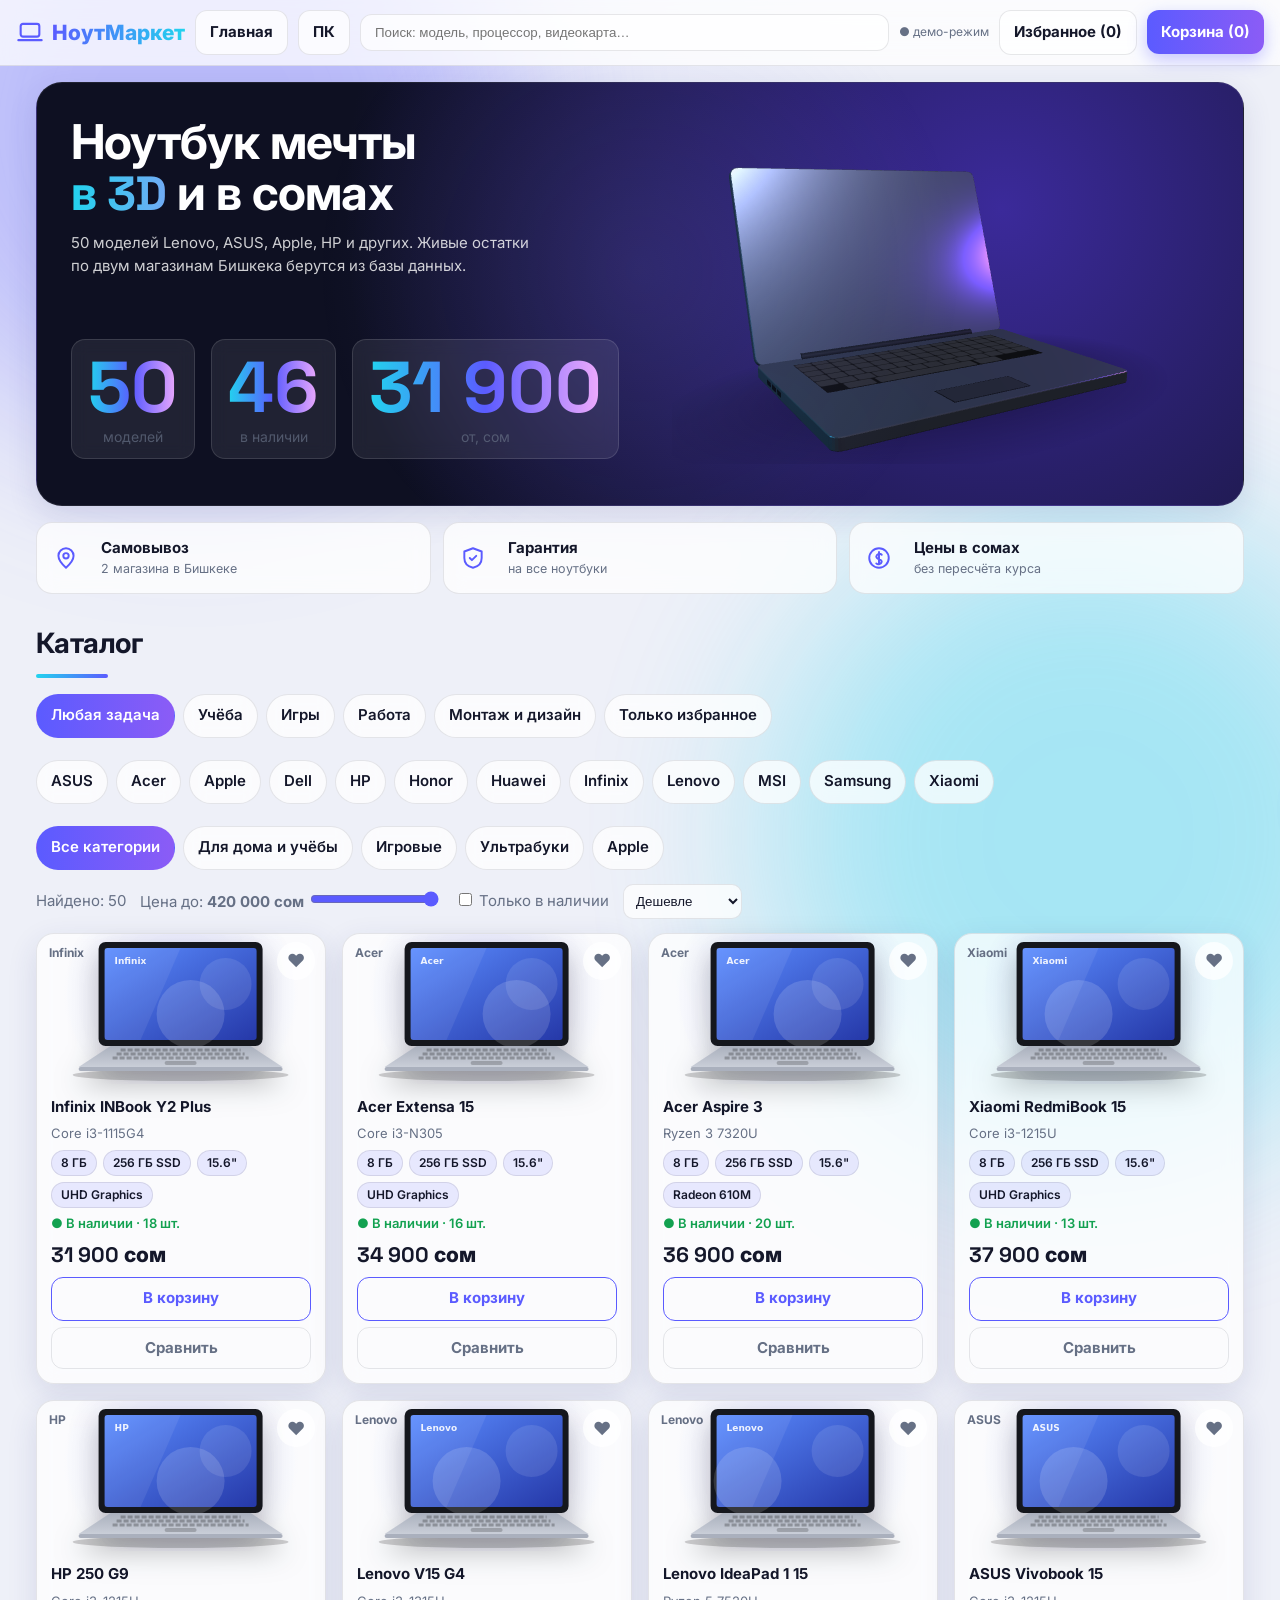
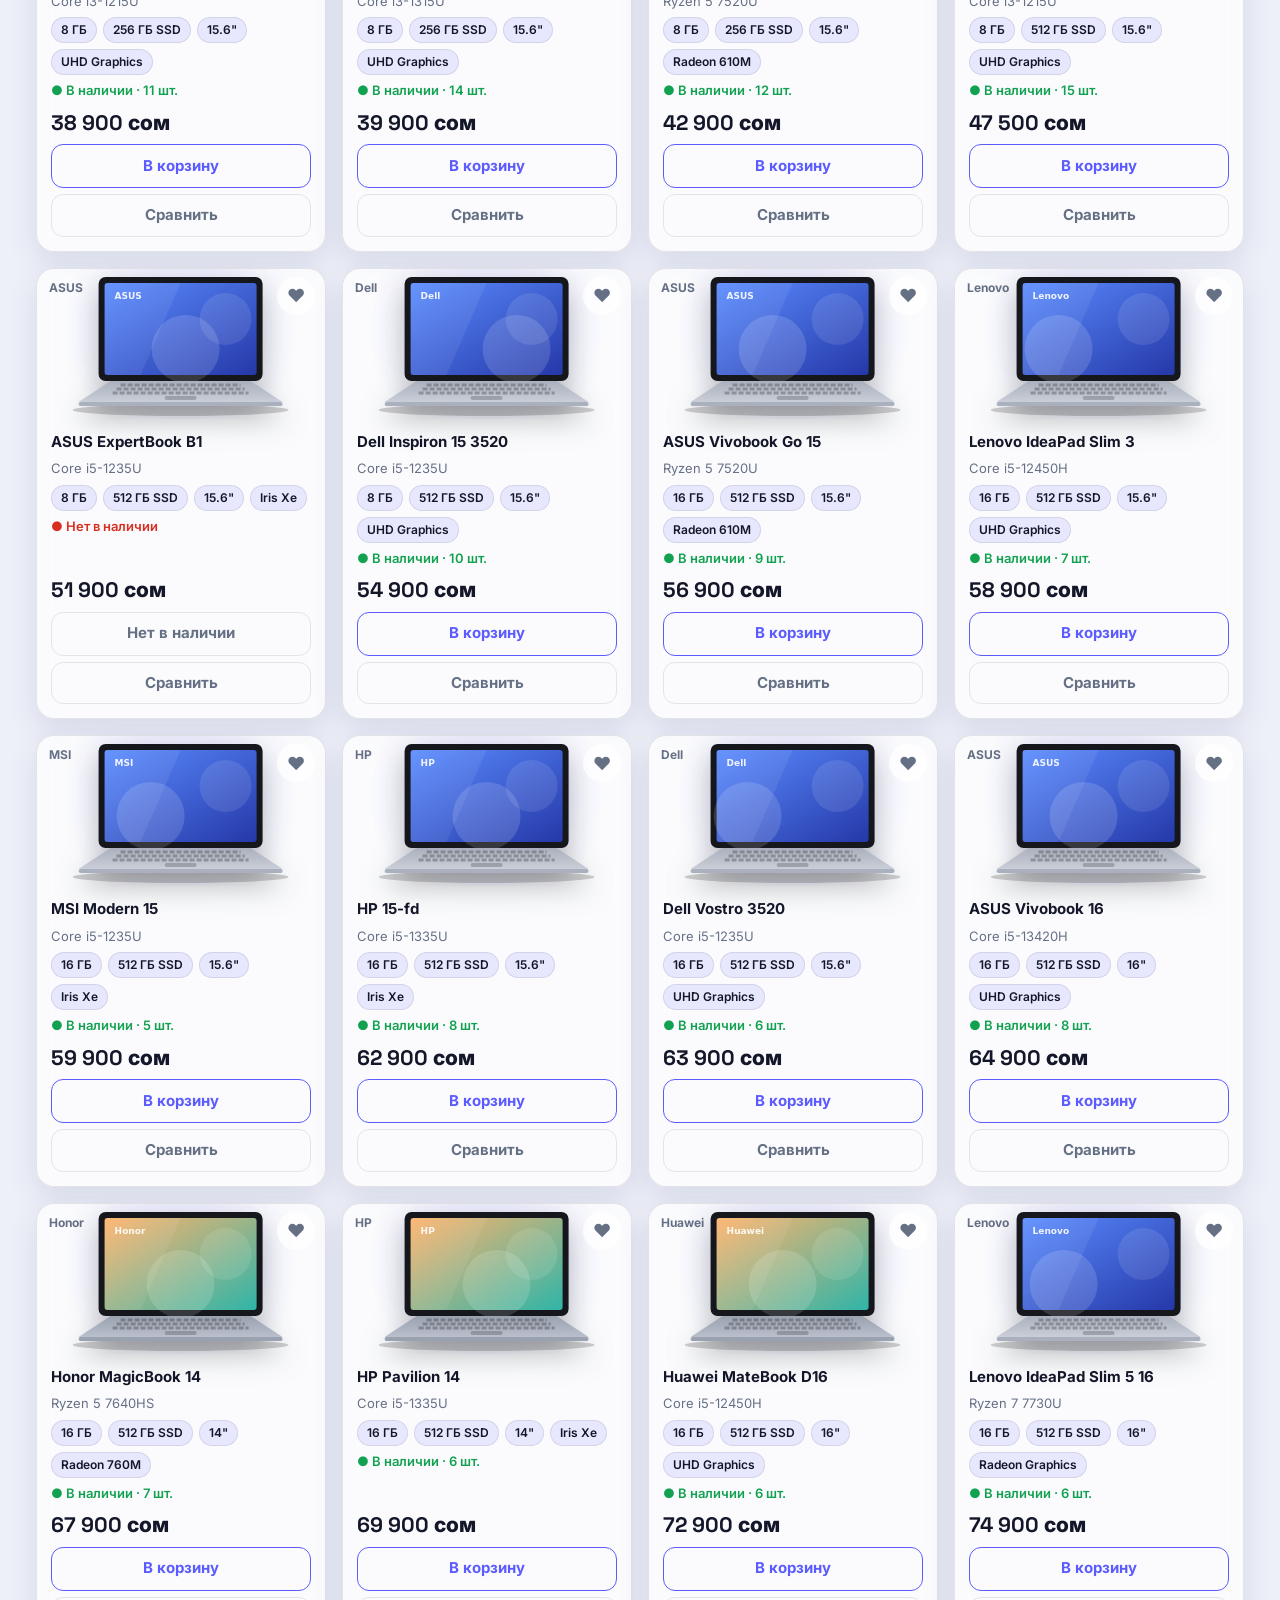
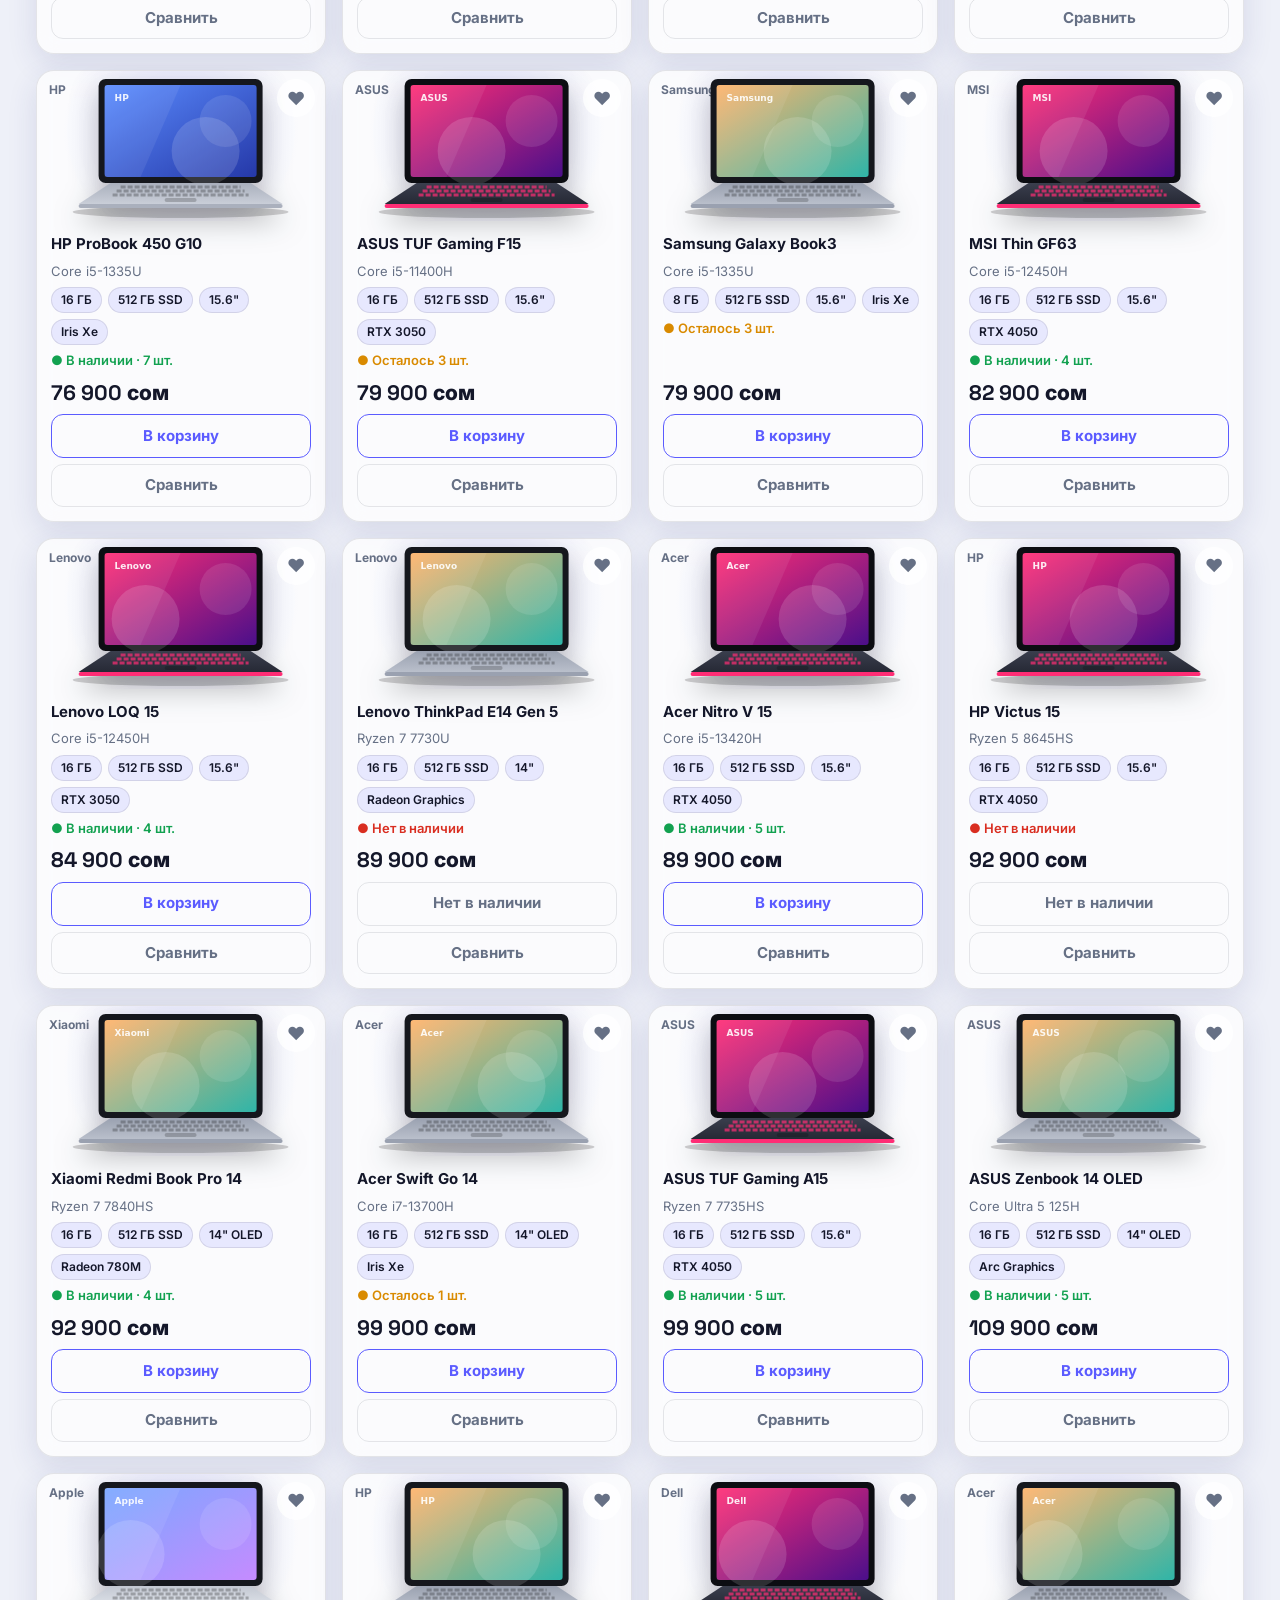
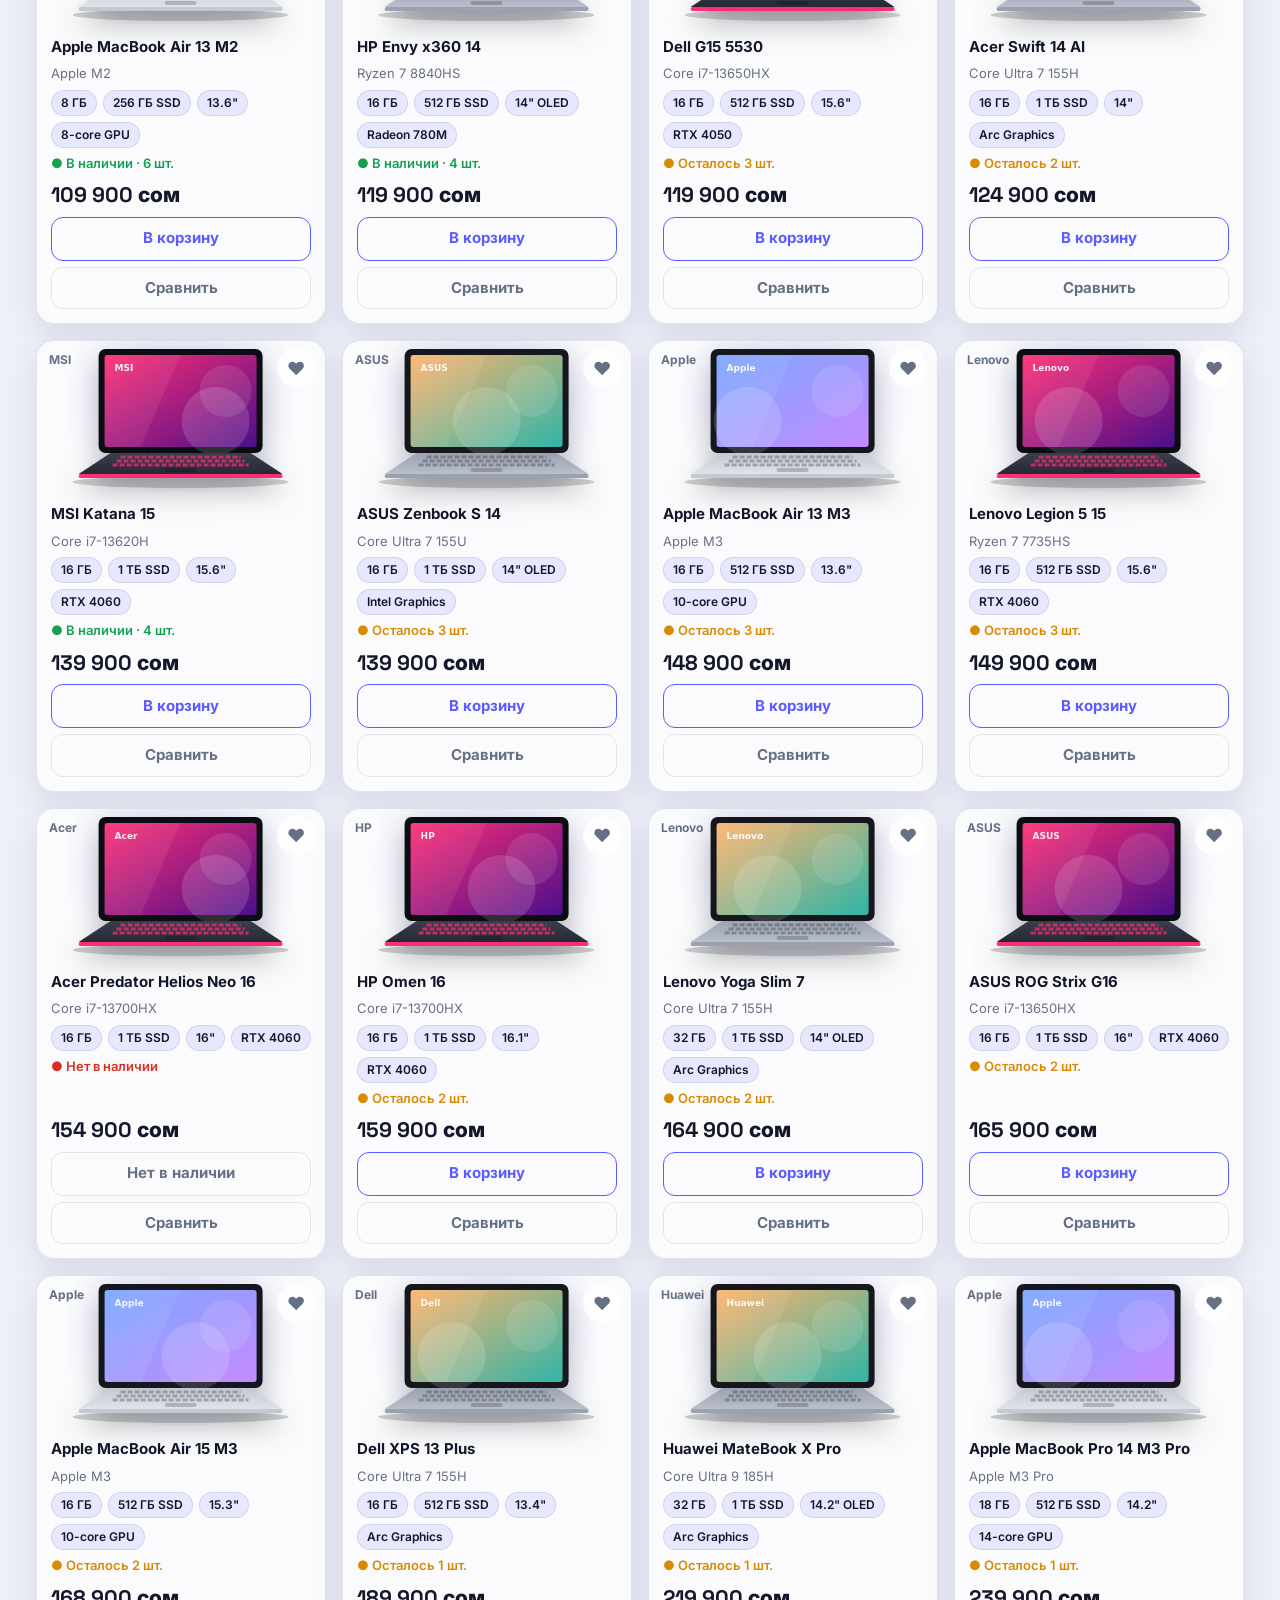
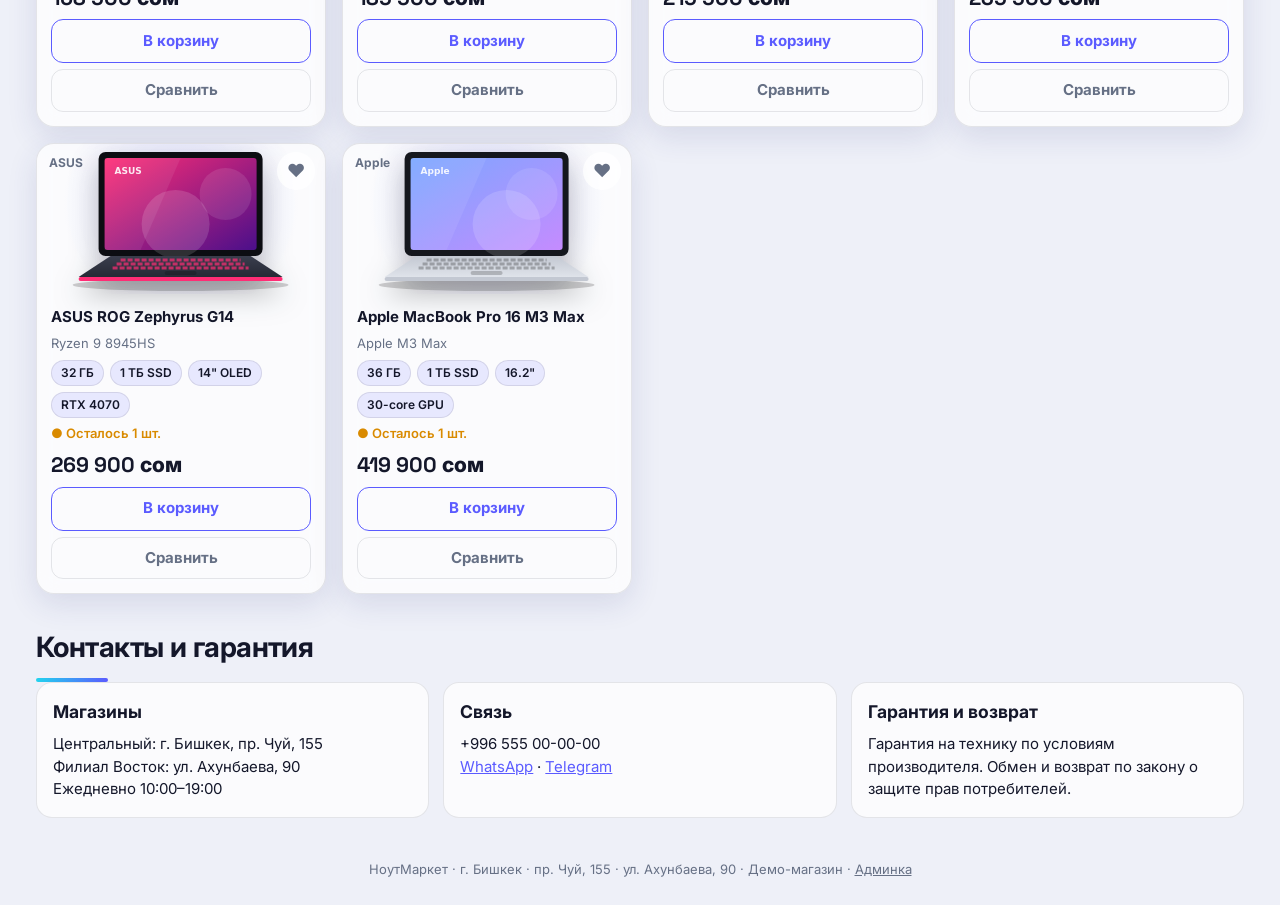
==== catalog.html @ ac376206 "Add files via upload" ====
<!DOCTYPE html>
<html lang="ru">
<head>
<meta charset="utf-8">
<meta name="viewport" content="width=device-width, initial-scale=1, viewport-fit=cover">
<title>НоутМаркет — магазин ноутбуков</title>
<link rel="manifest" href="/manifest.json"><meta name="theme-color" content="#5b5bff"><link rel="icon" type="image/png" href="/icon-192.png"><link rel="apple-touch-icon" href="/icon-180.png">
<script>/* vendor/three.min.js */
/**
 * @license
 * Copyright 2010-2021 Three.js Authors
 * SPDX-License-Identifier: MIT
 */
!function(t,e){"object"==typeof exports&&"undefined"!=typeof module?e(exports):"function"==typeof define&&define.amd?define(["exports"],e):e((t="undefined"!=typeof globalThis?globalThis:t||self).THREE={})}(this,(function(t){"use strict";const e="128",n=100,i=300,r=301,s=302,a=303,o=304,l=306,c=307,h=1e3,u=1001,d=1002,p=1003,m=1004,f=1005,g=1006,v=1007,y=1008,x=1009,_=1012,w=1014,b=1015,M=1016,S=1020,T=1022,E=1023,A=1026,L=1027,R=33776,C=33777,P=33778,D=33779,I=35840,N=35841,B=35842,z=35843,F=37492,O=37496,H=2300,G=2301,U=2302,k=2400,V=2401,W=2402,j=2500,q=2501,X=3e3,Y=3001,Z=3007,J=3002,Q=3004,K=3005,$=3006,tt=7680,et=35044,nt=35048,it="300 es";class rt{addEventListener(t,e){void 0===this._listeners&&(this._listeners={});const n=this._listeners;void 0===n[t]&&(n[t]=[]),-1===n[t].indexOf(e)&&n[t].push(e)}hasEventListener(t,e){if(void 0===this._listeners)return!1;const n=this._listeners;return void 0!==n[t]&&-1!==n[t].indexOf(e)}removeEventListener(t,e){if(void 0===this._listeners)return;const n=this._listeners[t];if(void 0!==n){const t=n.indexOf(e);-1!==t&&n.splice(t,1)}}dispatchEvent(t){if(void 0===this._listeners)return;const e=this._listeners[t.type];if(void 0!==e){t.target=this;const n=e.slice(0);for(let e=0,i=n.length;e<i;e++)n[e].call(this,t);t.target=null}}}const st=[];for(let t=0;t<256;t++)st[t]=(t<16?"0":"")+t.toString(16);let at=1234567;const ot=Math.PI/180,lt=180/Math.PI;function ct(){const t=4294967295*Math.random()|0,e=4294967295*Math.random()|0,n=4294967295*Math.random()|0,i=4294967295*Math.random()|0;return(st[255&t]+st[t>>8&255]+st[t>>16&255]+st[t>>24&255]+"-"+st[255&e]+st[e>>8&255]+"-"+st[e>>16&15|64]+st[e>>24&255]+"-"+st[63&n|128]+st[n>>8&255]+"-"+st[n>>16&255]+st[n>>24&255]+st[255&i]+st[i>>8&255]+st[i>>16&255]+st[i>>24&255]).toUpperCase()}function ht(t,e,n){return Math.max(e,Math.min(n,t))}function ut(t,e){return(t%e+e)%e}function dt(t,e,n){return(1-n)*t+n*e}function pt(t){return 0==(t&t-1)&&0!==t}function mt(t){return Math.pow(2,Math.ceil(Math.log(t)/Math.LN2))}function ft(t){return Math.pow(2,Math.floor(Math.log(t)/Math.LN2))}var gt=Object.freeze({__proto__:null,DEG2RAD:ot,RAD2DEG:lt,generateUUID:ct,clamp:ht,euclideanModulo:ut,mapLinear:function(t,e,n,i,r){return i+(t-e)*(r-i)/(n-e)},inverseLerp:function(t,e,n){return t!==e?(n-t)/(e-t):0},lerp:dt,damp:function(t,e,n,i){return dt(t,e,1-Math.exp(-n*i))},pingpong:function(t,e=1){return e-Math.abs(ut(t,2*e)-e)},smoothstep:function(t,e,n){return t<=e?0:t>=n?1:(t=(t-e)/(n-e))*t*(3-2*t)},smootherstep:function(t,e,n){return t<=e?0:t>=n?1:(t=(t-e)/(n-e))*t*t*(t*(6*t-15)+10)},randInt:function(t,e){return t+Math.floor(Math.random()*(e-t+1))},randFloat:function(t,e){return t+Math.random()*(e-t)},randFloatSpread:function(t){return t*(.5-Math.random())},seededRandom:function(t){return void 0!==t&&(at=t%2147483647),at=16807*at%2147483647,(at-1)/2147483646},degToRad:function(t){return t*ot},radToDeg:function(t){return t*lt},isPowerOfTwo:pt,ceilPowerOfTwo:mt,floorPowerOfTwo:ft,setQuaternionFromProperEuler:function(t,e,n,i,r){const s=Math.cos,a=Math.sin,o=s(n/2),l=a(n/2),c=s((e+i)/2),h=a((e+i)/2),u=s((e-i)/2),d=a((e-i)/2),p=s((i-e)/2),m=a((i-e)/2);switch(r){case"XYX":t.set(o*h,l*u,l*d,o*c);break;case"YZY":t.set(l*d,o*h,l*u,o*c);break;case"ZXZ":t.set(l*u,l*d,o*h,o*c);break;case"XZX":t.set(o*h,l*m,l*p,o*c);break;case"YXY":t.set(l*p,o*h,l*m,o*c);break;case"ZYZ":t.set(l*m,l*p,o*h,o*c);break;default:console.warn("THREE.MathUtils: .setQuaternionFromProperEuler() encountered an unknown order: "+r)}}});class vt{constructor(t=0,e=0){this.x=t,this.y=e}get width(){return this.x}set width(t){this.x=t}get height(){return this.y}set height(t){this.y=t}set(t,e){return this.x=t,this.y=e,this}setScalar(t){return this.x=t,this.y=t,this}setX(t){return this.x=t,this}setY(t){return this.y=t,this}setComponent(t,e){switch(t){case 0:this.x=e;break;case 1:this.y=e;break;default:throw new Error("index is out of range: "+t)}return this}getComponent(t){switch(t){case 0:return this.x;case 1:return this.y;default:throw new Error("index is out of range: "+t)}}clone(){return new this.constructor(this.x,this.y)}copy(t){return this.x=t.x,this.y=t.y,this}add(t,e){return void 0!==e?(console.warn("THREE.Vector2: .add() now only accepts one argument. Use .addVectors( a, b ) instead."),this.addVectors(t,e)):(this.x+=t.x,this.y+=t.y,this)}addScalar(t){return this.x+=t,this.y+=t,this}addVectors(t,e){return this.x=t.x+e.x,this.y=t.y+e.y,this}addScaledVector(t,e){return this.x+=t.x*e,this.y+=t.y*e,this}sub(t,e){return void 0!==e?(console.warn("THREE.Vector2: .sub() now only accepts one argument. Use .subVectors( a, b ) instead."),this.subVectors(t,e)):(this.x-=t.x,this.y-=t.y,this)}subScalar(t){return this.x-=t,this.y-=t,this}subVectors(t,e){return this.x=t.x-e.x,this.y=t.y-e.y,this}multiply(t){return this.x*=t.x,this.y*=t.y,this}multiplyScalar(t){return this.x*=t,this.y*=t,this}divide(t){return this.x/=t.x,this.y/=t.y,this}divideScalar(t){return this.multiplyScalar(1/t)}applyMatrix3(t){const e=this.x,n=this.y,i=t.elements;return this.x=i[0]*e+i[3]*n+i[6],this.y=i[1]*e+i[4]*n+i[7],this}min(t){return this.x=Math.min(this.x,t.x),this.y=Math.min(this.y,t.y),this}max(t){return this.x=Math.max(this.x,t.x),this.y=Math.max(this.y,t.y),this}clamp(t,e){return this.x=Math.max(t.x,Math.min(e.x,this.x)),this.y=Math.max(t.y,Math.min(e.y,this.y)),this}clampScalar(t,e){return this.x=Math.max(t,Math.min(e,this.x)),this.y=Math.max(t,Math.min(e,this.y)),this}clampLength(t,e){const n=this.length();return this.divideScalar(n||1).multiplyScalar(Math.max(t,Math.min(e,n)))}floor(){return this.x=Math.floor(this.x),this.y=Math.floor(this.y),this}ceil(){return this.x=Math.ceil(this.x),this.y=Math.ceil(this.y),this}round(){return this.x=Math.round(this.x),this.y=Math.round(this.y),this}roundToZero(){return this.x=this.x<0?Math.ceil(this.x):Math.floor(this.x),this.y=this.y<0?Math.ceil(this.y):Math.floor(this.y),this}negate(){return this.x=-this.x,this.y=-this.y,this}dot(t){return this.x*t.x+this.y*t.y}cross(t){return this.x*t.y-this.y*t.x}lengthSq(){return this.x*this.x+this.y*this.y}length(){return Math.sqrt(this.x*this.x+this.y*this.y)}manhattanLength(){return Math.abs(this.x)+Math.abs(this.y)}normalize(){return this.divideScalar(this.length()||1)}angle(){return Math.atan2(-this.y,-this.x)+Math.PI}distanceTo(t){return Math.sqrt(this.distanceToSquared(t))}distanceToSquared(t){const e=this.x-t.x,n=this.y-t.y;return e*e+n*n}manhattanDistanceTo(t){return Math.abs(this.x-t.x)+Math.abs(this.y-t.y)}setLength(t){return this.normalize().multiplyScalar(t)}lerp(t,e){return this.x+=(t.x-this.x)*e,this.y+=(t.y-this.y)*e,this}lerpVectors(t,e,n){return this.x=t.x+(e.x-t.x)*n,this.y=t.y+(e.y-t.y)*n,this}equals(t){return t.x===this.x&&t.y===this.y}fromArray(t,e=0){return this.x=t[e],this.y=t[e+1],this}toArray(t=[],e=0){return t[e]=this.x,t[e+1]=this.y,t}fromBufferAttribute(t,e,n){return void 0!==n&&console.warn("THREE.Vector2: offset has been removed from .fromBufferAttribute()."),this.x=t.getX(e),this.y=t.getY(e),this}rotateAround(t,e){const n=Math.cos(e),i=Math.sin(e),r=this.x-t.x,s=this.y-t.y;return this.x=r*n-s*i+t.x,this.y=r*i+s*n+t.y,this}random(){return this.x=Math.random(),this.y=Math.random(),this}}vt.prototype.isVector2=!0;class yt{constructor(){this.elements=[1,0,0,0,1,0,0,0,1],arguments.length>0&&console.error("THREE.Matrix3: the constructor no longer reads arguments. use .set() instead.")}set(t,e,n,i,r,s,a,o,l){const c=this.elements;return c[0]=t,c[1]=i,c[2]=a,c[3]=e,c[4]=r,c[5]=o,c[6]=n,c[7]=s,c[8]=l,this}identity(){return this.set(1,0,0,0,1,0,0,0,1),this}copy(t){const e=this.elements,n=t.elements;return e[0]=n[0],e[1]=n[1],e[2]=n[2],e[3]=n[3],e[4]=n[4],e[5]=n[5],e[6]=n[6],e[7]=n[7],e[8]=n[8],this}extractBasis(t,e,n){return t.setFromMatrix3Column(this,0),e.setFromMatrix3Column(this,1),n.setFromMatrix3Column(this,2),this}setFromMatrix4(t){const e=t.elements;return this.set(e[0],e[4],e[8],e[1],e[5],e[9],e[2],e[6],e[10]),this}multiply(t){return this.multiplyMatrices(this,t)}premultiply(t){return this.multiplyMatrices(t,this)}multiplyMatrices(t,e){const n=t.elements,i=e.elements,r=this.elements,s=n[0],a=n[3],o=n[6],l=n[1],c=n[4],h=n[7],u=n[2],d=n[5],p=n[8],m=i[0],f=i[3],g=i[6],v=i[1],y=i[4],x=i[7],_=i[2],w=i[5],b=i[8];return r[0]=s*m+a*v+o*_,r[3]=s*f+a*y+o*w,r[6]=s*g+a*x+o*b,r[1]=l*m+c*v+h*_,r[4]=l*f+c*y+h*w,r[7]=l*g+c*x+h*b,r[2]=u*m+d*v+p*_,r[5]=u*f+d*y+p*w,r[8]=u*g+d*x+p*b,this}multiplyScalar(t){const e=this.elements;return e[0]*=t,e[3]*=t,e[6]*=t,e[1]*=t,e[4]*=t,e[7]*=t,e[2]*=t,e[5]*=t,e[8]*=t,this}determinant(){const t=this.elements,e=t[0],n=t[1],i=t[2],r=t[3],s=t[4],a=t[5],o=t[6],l=t[7],c=t[8];return e*s*c-e*a*l-n*r*c+n*a*o+i*r*l-i*s*o}invert(){const t=this.elements,e=t[0],n=t[1],i=t[2],r=t[3],s=t[4],a=t[5],o=t[6],l=t[7],c=t[8],h=c*s-a*l,u=a*o-c*r,d=l*r-s*o,p=e*h+n*u+i*d;if(0===p)return this.set(0,0,0,0,0,0,0,0,0);const m=1/p;return t[0]=h*m,t[1]=(i*l-c*n)*m,t[2]=(a*n-i*s)*m,t[3]=u*m,t[4]=(c*e-i*o)*m,t[5]=(i*r-a*e)*m,t[6]=d*m,t[7]=(n*o-l*e)*m,t[8]=(s*e-n*r)*m,this}transpose(){let t;const e=this.elements;return t=e[1],e[1]=e[3],e[3]=t,t=e[2],e[2]=e[6],e[6]=t,t=e[5],e[5]=e[7],e[7]=t,this}getNormalMatrix(t){return this.setFromMatrix4(t).invert().transpose()}transposeIntoArray(t){const e=this.elements;return t[0]=e[0],t[1]=e[3],t[2]=e[6],t[3]=e[1],t[4]=e[4],t[5]=e[7],t[6]=e[2],t[7]=e[5],t[8]=e[8],this}setUvTransform(t,e,n,i,r,s,a){const o=Math.cos(r),l=Math.sin(r);return this.set(n*o,n*l,-n*(o*s+l*a)+s+t,-i*l,i*o,-i*(-l*s+o*a)+a+e,0,0,1),this}scale(t,e){const n=this.elements;return n[0]*=t,n[3]*=t,n[6]*=t,n[1]*=e,n[4]*=e,n[7]*=e,this}rotate(t){const e=Math.cos(t),n=Math.sin(t),i=this.elements,r=i[0],s=i[3],a=i[6],o=i[1],l=i[4],c=i[7];return i[0]=e*r+n*o,i[3]=e*s+n*l,i[6]=e*a+n*c,i[1]=-n*r+e*o,i[4]=-n*s+e*l,i[7]=-n*a+e*c,this}translate(t,e){const n=this.elements;return n[0]+=t*n[2],n[3]+=t*n[5],n[6]+=t*n[8],n[1]+=e*n[2],n[4]+=e*n[5],n[7]+=e*n[8],this}equals(t){const e=this.elements,n=t.elements;for(let t=0;t<9;t++)if(e[t]!==n[t])return!1;return!0}fromArray(t,e=0){for(let n=0;n<9;n++)this.elements[n]=t[n+e];return this}toArray(t=[],e=0){const n=this.elements;return t[e]=n[0],t[e+1]=n[1],t[e+2]=n[2],t[e+3]=n[3],t[e+4]=n[4],t[e+5]=n[5],t[e+6]=n[6],t[e+7]=n[7],t[e+8]=n[8],t}clone(){return(new this.constructor).fromArray(this.elements)}}let xt;yt.prototype.isMatrix3=!0;class _t{static getDataURL(t){if(/^data:/i.test(t.src))return t.src;if("undefined"==typeof HTMLCanvasElement)return t.src;let e;if(t instanceof HTMLCanvasElement)e=t;else{void 0===xt&&(xt=document.createElementNS("http://www.w3.org/1999/xhtml","canvas")),xt.width=t.width,xt.height=t.height;const n=xt.getContext("2d");t instanceof ImageData?n.putImageData(t,0,0):n.drawImage(t,0,0,t.width,t.height),e=xt}return e.width>2048||e.height>2048?(console.warn("THREE.ImageUtils.getDataURL: Image converted to jpg for performance reasons",t),e.toDataURL("image/jpeg",.6)):e.toDataURL("image/png")}}let wt=0;class bt extends rt{constructor(t=bt.DEFAULT_IMAGE,e=bt.DEFAULT_MAPPING,n=1001,i=1001,r=1006,s=1008,a=1023,o=1009,l=1,c=3e3){super(),Object.defineProperty(this,"id",{value:wt++}),this.uuid=ct(),this.name="",this.image=t,this.mipmaps=[],this.mapping=e,this.wrapS=n,this.wrapT=i,this.magFilter=r,this.minFilter=s,this.anisotropy=l,this.format=a,this.internalFormat=null,this.type=o,this.offset=new vt(0,0),this.repeat=new vt(1,1),this.center=new vt(0,0),this.rotation=0,this.matrixAutoUpdate=!0,this.matrix=new yt,this.generateMipmaps=!0,this.premultiplyAlpha=!1,this.flipY=!0,this.unpackAlignment=4,this.encoding=c,this.version=0,this.onUpdate=null}updateMatrix(){this.matrix.setUvTransform(this.offset.x,this.offset.y,this.repeat.x,this.repeat.y,this.rotation,this.center.x,this.center.y)}clone(){return(new this.constructor).copy(this)}copy(t){return this.name=t.name,this.image=t.image,this.mipmaps=t.mipmaps.slice(0),this.mapping=t.mapping,this.wrapS=t.wrapS,this.wrapT=t.wrapT,this.magFilter=t.magFilter,this.minFilter=t.minFilter,this.anisotropy=t.anisotropy,this.format=t.format,this.internalFormat=t.internalFormat,this.type=t.type,this.offset.copy(t.offset),this.repeat.copy(t.repeat),this.center.copy(t.center),this.rotation=t.rotation,this.matrixAutoUpdate=t.matrixAutoUpdate,this.matrix.copy(t.matrix),this.generateMipmaps=t.generateMipmaps,this.premultiplyAlpha=t.premultiplyAlpha,this.flipY=t.flipY,this.unpackAlignment=t.unpackAlignment,this.encoding=t.encoding,this}toJSON(t){const e=void 0===t||"string"==typeof t;if(!e&&void 0!==t.textures[this.uuid])return t.textures[this.uuid];const n={metadata:{version:4.5,type:"Texture",generator:"Texture.toJSON"},uuid:this.uuid,name:this.name,mapping:this.mapping,repeat:[this.repeat.x,this.repeat.y],offset:[this.offset.x,this.offset.y],center:[this.center.x,this.center.y],rotation:this.rotation,wrap:[this.wrapS,this.wrapT],format:this.format,type:this.type,encoding:this.encoding,minFilter:this.minFilter,magFilter:this.magFilter,anisotropy:this.anisotropy,flipY:this.flipY,premultiplyAlpha:this.premultiplyAlpha,unpackAlignment:this.unpackAlignment};if(void 0!==this.image){const i=this.image;if(void 0===i.uuid&&(i.uuid=ct()),!e&&void 0===t.images[i.uuid]){let e;if(Array.isArray(i)){e=[];for(let t=0,n=i.length;t<n;t++)i[t].isDataTexture?e.push(Mt(i[t].image)):e.push(Mt(i[t]))}else e=Mt(i);t.images[i.uuid]={uuid:i.uuid,url:e}}n.image=i.uuid}return e||(t.textures[this.uuid]=n),n}dispose(){this.dispatchEvent({type:"dispose"})}transformUv(t){if(this.mapping!==i)return t;if(t.applyMatrix3(this.matrix),t.x<0||t.x>1)switch(this.wrapS){case h:t.x=t.x-Math.floor(t.x);break;case u:t.x=t.x<0?0:1;break;case d:1===Math.abs(Math.floor(t.x)%2)?t.x=Math.ceil(t.x)-t.x:t.x=t.x-Math.floor(t.x)}if(t.y<0||t.y>1)switch(this.wrapT){case h:t.y=t.y-Math.floor(t.y);break;case u:t.y=t.y<0?0:1;break;case d:1===Math.abs(Math.floor(t.y)%2)?t.y=Math.ceil(t.y)-t.y:t.y=t.y-Math.floor(t.y)}return this.flipY&&(t.y=1-t.y),t}set needsUpdate(t){!0===t&&this.version++}}function Mt(t){return"undefined"!=typeof HTMLImageElement&&t instanceof HTMLImageElement||"undefined"!=typeof HTMLCanvasElement&&t instanceof HTMLCanvasElement||"undefined"!=typeof ImageBitmap&&t instanceof ImageBitmap?_t.getDataURL(t):t.data?{data:Array.prototype.slice.call(t.data),width:t.width,height:t.height,type:t.data.constructor.name}:(console.warn("THREE.Texture: Unable to serialize Texture."),{})}bt.DEFAULT_IMAGE=void 0,bt.DEFAULT_MAPPING=i,bt.prototype.isTexture=!0;class St{constructor(t=0,e=0,n=0,i=1){this.x=t,this.y=e,this.z=n,this.w=i}get width(){return this.z}set width(t){this.z=t}get height(){return this.w}set height(t){this.w=t}set(t,e,n,i){return this.x=t,this.y=e,this.z=n,this.w=i,this}setScalar(t){return this.x=t,this.y=t,this.z=t,this.w=t,this}setX(t){return this.x=t,this}setY(t){return this.y=t,this}setZ(t){return this.z=t,this}setW(t){return this.w=t,this}setComponent(t,e){switch(t){case 0:this.x=e;break;case 1:this.y=e;break;case 2:this.z=e;break;case 3:this.w=e;break;default:throw new Error("index is out of range: "+t)}return this}getComponent(t){switch(t){case 0:return this.x;case 1:return this.y;case 2:return this.z;case 3:return this.w;default:throw new Error("index is out of range: "+t)}}clone(){return new this.constructor(this.x,this.y,this.z,this.w)}copy(t){return this.x=t.x,this.y=t.y,this.z=t.z,this.w=void 0!==t.w?t.w:1,this}add(t,e){return void 0!==e?(console.warn("THREE.Vector4: .add() now only accepts one argument. Use .addVectors( a, b ) instead."),this.addVectors(t,e)):(this.x+=t.x,this.y+=t.y,this.z+=t.z,this.w+=t.w,this)}addScalar(t){return this.x+=t,this.y+=t,this.z+=t,this.w+=t,this}addVectors(t,e){return this.x=t.x+e.x,this.y=t.y+e.y,this.z=t.z+e.z,this.w=t.w+e.w,this}addScaledVector(t,e){return this.x+=t.x*e,this.y+=t.y*e,this.z+=t.z*e,this.w+=t.w*e,this}sub(t,e){return void 0!==e?(console.warn("THREE.Vector4: .sub() now only accepts one argument. Use .subVectors( a, b ) instead."),this.subVectors(t,e)):(this.x-=t.x,this.y-=t.y,this.z-=t.z,this.w-=t.w,this)}subScalar(t){return this.x-=t,this.y-=t,this.z-=t,this.w-=t,this}subVectors(t,e){return this.x=t.x-e.x,this.y=t.y-e.y,this.z=t.z-e.z,this.w=t.w-e.w,this}multiply(t){return this.x*=t.x,this.y*=t.y,this.z*=t.z,this.w*=t.w,this}multiplyScalar(t){return this.x*=t,this.y*=t,this.z*=t,this.w*=t,this}applyMatrix4(t){const e=this.x,n=this.y,i=this.z,r=this.w,s=t.elements;return this.x=s[0]*e+s[4]*n+s[8]*i+s[12]*r,this.y=s[1]*e+s[5]*n+s[9]*i+s[13]*r,this.z=s[2]*e+s[6]*n+s[10]*i+s[14]*r,this.w=s[3]*e+s[7]*n+s[11]*i+s[15]*r,this}divideScalar(t){return this.multiplyScalar(1/t)}setAxisAngleFromQuaternion(t){this.w=2*Math.acos(t.w);const e=Math.sqrt(1-t.w*t.w);return e<1e-4?(this.x=1,this.y=0,this.z=0):(this.x=t.x/e,this.y=t.y/e,this.z=t.z/e),this}setAxisAngleFromRotationMatrix(t){let e,n,i,r;const s=.01,a=.1,o=t.elements,l=o[0],c=o[4],h=o[8],u=o[1],d=o[5],p=o[9],m=o[2],f=o[6],g=o[10];if(Math.abs(c-u)<s&&Math.abs(h-m)<s&&Math.abs(p-f)<s){if(Math.abs(c+u)<a&&Math.abs(h+m)<a&&Math.abs(p+f)<a&&Math.abs(l+d+g-3)<a)return this.set(1,0,0,0),this;e=Math.PI;const t=(l+1)/2,o=(d+1)/2,v=(g+1)/2,y=(c+u)/4,x=(h+m)/4,_=(p+f)/4;return t>o&&t>v?t<s?(n=0,i=.707106781,r=.707106781):(n=Math.sqrt(t),i=y/n,r=x/n):o>v?o<s?(n=.707106781,i=0,r=.707106781):(i=Math.sqrt(o),n=y/i,r=_/i):v<s?(n=.707106781,i=.707106781,r=0):(r=Math.sqrt(v),n=x/r,i=_/r),this.set(n,i,r,e),this}let v=Math.sqrt((f-p)*(f-p)+(h-m)*(h-m)+(u-c)*(u-c));return Math.abs(v)<.001&&(v=1),this.x=(f-p)/v,this.y=(h-m)/v,this.z=(u-c)/v,this.w=Math.acos((l+d+g-1)/2),this}min(t){return this.x=Math.min(this.x,t.x),this.y=Math.min(this.y,t.y),this.z=Math.min(this.z,t.z),this.w=Math.min(this.w,t.w),this}max(t){return this.x=Math.max(this.x,t.x),this.y=Math.max(this.y,t.y),this.z=Math.max(this.z,t.z),this.w=Math.max(this.w,t.w),this}clamp(t,e){return this.x=Math.max(t.x,Math.min(e.x,this.x)),this.y=Math.max(t.y,Math.min(e.y,this.y)),this.z=Math.max(t.z,Math.min(e.z,this.z)),this.w=Math.max(t.w,Math.min(e.w,this.w)),this}clampScalar(t,e){return this.x=Math.max(t,Math.min(e,this.x)),this.y=Math.max(t,Math.min(e,this.y)),this.z=Math.max(t,Math.min(e,this.z)),this.w=Math.max(t,Math.min(e,this.w)),this}clampLength(t,e){const n=this.length();return this.divideScalar(n||1).multiplyScalar(Math.max(t,Math.min(e,n)))}floor(){return this.x=Math.floor(this.x),this.y=Math.floor(this.y),this.z=Math.floor(this.z),this.w=Math.floor(this.w),this}ceil(){return this.x=Math.ceil(this.x),this.y=Math.ceil(this.y),this.z=Math.ceil(this.z),this.w=Math.ceil(this.w),this}round(){return this.x=Math.round(this.x),this.y=Math.round(this.y),this.z=Math.round(this.z),this.w=Math.round(this.w),this}roundToZero(){return this.x=this.x<0?Math.ceil(this.x):Math.floor(this.x),this.y=this.y<0?Math.ceil(this.y):Math.floor(this.y),this.z=this.z<0?Math.ceil(this.z):Math.floor(this.z),this.w=this.w<0?Math.ceil(this.w):Math.floor(this.w),this}negate(){return this.x=-this.x,this.y=-this.y,this.z=-this.z,this.w=-this.w,this}dot(t){return this.x*t.x+this.y*t.y+this.z*t.z+this.w*t.w}lengthSq(){return this.x*this.x+this.y*this.y+this.z*this.z+this.w*this.w}length(){return Math.sqrt(this.x*this.x+this.y*this.y+this.z*this.z+this.w*this.w)}manhattanLength(){return Math.abs(this.x)+Math.abs(this.y)+Math.abs(this.z)+Math.abs(this.w)}normalize(){return this.divideScalar(this.length()||1)}setLength(t){return this.normalize().multiplyScalar(t)}lerp(t,e){return this.x+=(t.x-this.x)*e,this.y+=(t.y-this.y)*e,this.z+=(t.z-this.z)*e,this.w+=(t.w-this.w)*e,this}lerpVectors(t,e,n){return this.x=t.x+(e.x-t.x)*n,this.y=t.y+(e.y-t.y)*n,this.z=t.z+(e.z-t.z)*n,this.w=t.w+(e.w-t.w)*n,this}equals(t){return t.x===this.x&&t.y===this.y&&t.z===this.z&&t.w===this.w}fromArray(t,e=0){return this.x=t[e],this.y=t[e+1],this.z=t[e+2],this.w=t[e+3],this}toArray(t=[],e=0){return t[e]=this.x,t[e+1]=this.y,t[e+2]=this.z,t[e+3]=this.w,t}fromBufferAttribute(t,e,n){return void 0!==n&&console.warn("THREE.Vector4: offset has been removed from .fromBufferAttribute()."),this.x=t.getX(e),this.y=t.getY(e),this.z=t.getZ(e),this.w=t.getW(e),this}random(){return this.x=Math.random(),this.y=Math.random(),this.z=Math.random(),this.w=Math.random(),this}}St.prototype.isVector4=!0;class Tt extends rt{constructor(t,e,n){super(),this.width=t,this.height=e,this.depth=1,this.scissor=new St(0,0,t,e),this.scissorTest=!1,this.viewport=new St(0,0,t,e),n=n||{},this.texture=new bt(void 0,n.mapping,n.wrapS,n.wrapT,n.magFilter,n.minFilter,n.format,n.type,n.anisotropy,n.encoding),this.texture.image={},this.texture.image.width=t,this.texture.image.height=e,this.texture.image.depth=1,this.texture.generateMipmaps=void 0!==n.generateMipmaps&&n.generateMipmaps,this.texture.minFilter=void 0!==n.minFilter?n.minFilter:g,this.depthBuffer=void 0===n.depthBuffer||n.depthBuffer,this.stencilBuffer=void 0!==n.stencilBuffer&&n.stencilBuffer,this.depthTexture=void 0!==n.depthTexture?n.depthTexture:null}setTexture(t){t.image={width:this.width,height:this.height,depth:this.depth},this.texture=t}setSize(t,e,n=1){this.width===t&&this.height===e&&this.depth===n||(this.width=t,this.height=e,this.depth=n,this.texture.image.width=t,this.texture.image.height=e,this.texture.image.depth=n,this.dispose()),this.viewport.set(0,0,t,e),this.scissor.set(0,0,t,e)}clone(){return(new this.constructor).copy(this)}copy(t){return this.width=t.width,this.height=t.height,this.depth=t.depth,this.viewport.copy(t.viewport),this.texture=t.texture.clone(),this.depthBuffer=t.depthBuffer,this.stencilBuffer=t.stencilBuffer,this.depthTexture=t.depthTexture,this}dispose(){this.dispatchEvent({type:"dispose"})}}Tt.prototype.isWebGLRenderTarget=!0;class Et extends Tt{constructor(t,e,n){super(t,e,n),this.samples=4}copy(t){return super.copy.call(this,t),this.samples=t.samples,this}}Et.prototype.isWebGLMultisampleRenderTarget=!0;class At{constructor(t=0,e=0,n=0,i=1){this._x=t,this._y=e,this._z=n,this._w=i}static slerp(t,e,n,i){return console.warn("THREE.Quaternion: Static .slerp() has been deprecated. Use qm.slerpQuaternions( qa, qb, t ) instead."),n.slerpQuaternions(t,e,i)}static slerpFlat(t,e,n,i,r,s,a){let o=n[i+0],l=n[i+1],c=n[i+2],h=n[i+3];const u=r[s+0],d=r[s+1],p=r[s+2],m=r[s+3];if(0===a)return t[e+0]=o,t[e+1]=l,t[e+2]=c,void(t[e+3]=h);if(1===a)return t[e+0]=u,t[e+1]=d,t[e+2]=p,void(t[e+3]=m);if(h!==m||o!==u||l!==d||c!==p){let t=1-a;const e=o*u+l*d+c*p+h*m,n=e>=0?1:-1,i=1-e*e;if(i>Number.EPSILON){const r=Math.sqrt(i),s=Math.atan2(r,e*n);t=Math.sin(t*s)/r,a=Math.sin(a*s)/r}const r=a*n;if(o=o*t+u*r,l=l*t+d*r,c=c*t+p*r,h=h*t+m*r,t===1-a){const t=1/Math.sqrt(o*o+l*l+c*c+h*h);o*=t,l*=t,c*=t,h*=t}}t[e]=o,t[e+1]=l,t[e+2]=c,t[e+3]=h}static multiplyQuaternionsFlat(t,e,n,i,r,s){const a=n[i],o=n[i+1],l=n[i+2],c=n[i+3],h=r[s],u=r[s+1],d=r[s+2],p=r[s+3];return t[e]=a*p+c*h+o*d-l*u,t[e+1]=o*p+c*u+l*h-a*d,t[e+2]=l*p+c*d+a*u-o*h,t[e+3]=c*p-a*h-o*u-l*d,t}get x(){return this._x}set x(t){this._x=t,this._onChangeCallback()}get y(){return this._y}set y(t){this._y=t,this._onChangeCallback()}get z(){return this._z}set z(t){this._z=t,this._onChangeCallback()}get w(){return this._w}set w(t){this._w=t,this._onChangeCallback()}set(t,e,n,i){return this._x=t,this._y=e,this._z=n,this._w=i,this._onChangeCallback(),this}clone(){return new this.constructor(this._x,this._y,this._z,this._w)}copy(t){return this._x=t.x,this._y=t.y,this._z=t.z,this._w=t.w,this._onChangeCallback(),this}setFromEuler(t,e){if(!t||!t.isEuler)throw new Error("THREE.Quaternion: .setFromEuler() now expects an Euler rotation rather than a Vector3 and order.");const n=t._x,i=t._y,r=t._z,s=t._order,a=Math.cos,o=Math.sin,l=a(n/2),c=a(i/2),h=a(r/2),u=o(n/2),d=o(i/2),p=o(r/2);switch(s){case"XYZ":this._x=u*c*h+l*d*p,this._y=l*d*h-u*c*p,this._z=l*c*p+u*d*h,this._w=l*c*h-u*d*p;break;case"YXZ":this._x=u*c*h+l*d*p,this._y=l*d*h-u*c*p,this._z=l*c*p-u*d*h,this._w=l*c*h+u*d*p;break;case"ZXY":this._x=u*c*h-l*d*p,this._y=l*d*h+u*c*p,this._z=l*c*p+u*d*h,this._w=l*c*h-u*d*p;break;case"ZYX":this._x=u*c*h-l*d*p,this._y=l*d*h+u*c*p,this._z=l*c*p-u*d*h,this._w=l*c*h+u*d*p;break;case"YZX":this._x=u*c*h+l*d*p,this._y=l*d*h+u*c*p,this._z=l*c*p-u*d*h,this._w=l*c*h-u*d*p;break;case"XZY":this._x=u*c*h-l*d*p,this._y=l*d*h-u*c*p,this._z=l*c*p+u*d*h,this._w=l*c*h+u*d*p;break;default:console.warn("THREE.Quaternion: .setFromEuler() encountered an unknown order: "+s)}return!1!==e&&this._onChangeCallback(),this}setFromAxisAngle(t,e){const n=e/2,i=Math.sin(n);return this._x=t.x*i,this._y=t.y*i,this._z=t.z*i,this._w=Math.cos(n),this._onChangeCallback(),this}setFromRotationMatrix(t){const e=t.elements,n=e[0],i=e[4],r=e[8],s=e[1],a=e[5],o=e[9],l=e[2],c=e[6],h=e[10],u=n+a+h;if(u>0){const t=.5/Math.sqrt(u+1);this._w=.25/t,this._x=(c-o)*t,this._y=(r-l)*t,this._z=(s-i)*t}else if(n>a&&n>h){const t=2*Math.sqrt(1+n-a-h);this._w=(c-o)/t,this._x=.25*t,this._y=(i+s)/t,this._z=(r+l)/t}else if(a>h){const t=2*Math.sqrt(1+a-n-h);this._w=(r-l)/t,this._x=(i+s)/t,this._y=.25*t,this._z=(o+c)/t}else{const t=2*Math.sqrt(1+h-n-a);this._w=(s-i)/t,this._x=(r+l)/t,this._y=(o+c)/t,this._z=.25*t}return this._onChangeCallback(),this}setFromUnitVectors(t,e){let n=t.dot(e)+1;return n<Number.EPSILON?(n=0,Math.abs(t.x)>Math.abs(t.z)?(this._x=-t.y,this._y=t.x,this._z=0,this._w=n):(this._x=0,this._y=-t.z,this._z=t.y,this._w=n)):(this._x=t.y*e.z-t.z*e.y,this._y=t.z*e.x-t.x*e.z,this._z=t.x*e.y-t.y*e.x,this._w=n),this.normalize()}angleTo(t){return 2*Math.acos(Math.abs(ht(this.dot(t),-1,1)))}rotateTowards(t,e){const n=this.angleTo(t);if(0===n)return this;const i=Math.min(1,e/n);return this.slerp(t,i),this}identity(){return this.set(0,0,0,1)}invert(){return this.conjugate()}conjugate(){return this._x*=-1,this._y*=-1,this._z*=-1,this._onChangeCallback(),this}dot(t){return this._x*t._x+this._y*t._y+this._z*t._z+this._w*t._w}lengthSq(){return this._x*this._x+this._y*this._y+this._z*this._z+this._w*this._w}length(){return Math.sqrt(this._x*this._x+this._y*this._y+this._z*this._z+this._w*this._w)}normalize(){let t=this.length();return 0===t?(this._x=0,this._y=0,this._z=0,this._w=1):(t=1/t,this._x=this._x*t,this._y=this._y*t,this._z=this._z*t,this._w=this._w*t),this._onChangeCallback(),this}multiply(t,e){return void 0!==e?(console.warn("THREE.Quaternion: .multiply() now only accepts one argument. Use .multiplyQuaternions( a, b ) instead."),this.multiplyQuaternions(t,e)):this.multiplyQuaternions(this,t)}premultiply(t){return this.multiplyQuaternions(t,this)}multiplyQuaternions(t,e){const n=t._x,i=t._y,r=t._z,s=t._w,a=e._x,o=e._y,l=e._z,c=e._w;return this._x=n*c+s*a+i*l-r*o,this._y=i*c+s*o+r*a-n*l,this._z=r*c+s*l+n*o-i*a,this._w=s*c-n*a-i*o-r*l,this._onChangeCallback(),this}slerp(t,e){if(0===e)return this;if(1===e)return this.copy(t);const n=this._x,i=this._y,r=this._z,s=this._w;let a=s*t._w+n*t._x+i*t._y+r*t._z;if(a<0?(this._w=-t._w,this._x=-t._x,this._y=-t._y,this._z=-t._z,a=-a):this.copy(t),a>=1)return this._w=s,this._x=n,this._y=i,this._z=r,this;const o=1-a*a;if(o<=Number.EPSILON){const t=1-e;return this._w=t*s+e*this._w,this._x=t*n+e*this._x,this._y=t*i+e*this._y,this._z=t*r+e*this._z,this.normalize(),this._onChangeCallback(),this}const l=Math.sqrt(o),c=Math.atan2(l,a),h=Math.sin((1-e)*c)/l,u=Math.sin(e*c)/l;return this._w=s*h+this._w*u,this._x=n*h+this._x*u,this._y=i*h+this._y*u,this._z=r*h+this._z*u,this._onChangeCallback(),this}slerpQuaternions(t,e,n){this.copy(t).slerp(e,n)}equals(t){return t._x===this._x&&t._y===this._y&&t._z===this._z&&t._w===this._w}fromArray(t,e=0){return this._x=t[e],this._y=t[e+1],this._z=t[e+2],this._w=t[e+3],this._onChangeCallback(),this}toArray(t=[],e=0){return t[e]=this._x,t[e+1]=this._y,t[e+2]=this._z,t[e+3]=this._w,t}fromBufferAttribute(t,e){return this._x=t.getX(e),this._y=t.getY(e),this._z=t.getZ(e),this._w=t.getW(e),this}_onChange(t){return this._onChangeCallback=t,this}_onChangeCallback(){}}At.prototype.isQuaternion=!0;class Lt{constructor(t=0,e=0,n=0){this.x=t,this.y=e,this.z=n}set(t,e,n){return void 0===n&&(n=this.z),this.x=t,this.y=e,this.z=n,this}setScalar(t){return this.x=t,this.y=t,this.z=t,this}setX(t){return this.x=t,this}setY(t){return this.y=t,this}setZ(t){return this.z=t,this}setComponent(t,e){switch(t){case 0:this.x=e;break;case 1:this.y=e;break;case 2:this.z=e;break;default:throw new Error("index is out of range: "+t)}return this}getComponent(t){switch(t){case 0:return this.x;case 1:return this.y;case 2:return this.z;default:throw new Error("index is out of range: "+t)}}clone(){return new this.constructor(this.x,this.y,this.z)}copy(t){return this.x=t.x,this.y=t.y,this.z=t.z,this}add(t,e){return void 0!==e?(console.warn("THREE.Vector3: .add() now only accepts one argument. Use .addVectors( a, b ) instead."),this.addVectors(t,e)):(this.x+=t.x,this.y+=t.y,this.z+=t.z,this)}addScalar(t){return this.x+=t,this.y+=t,this.z+=t,this}addVectors(t,e){return this.x=t.x+e.x,this.y=t.y+e.y,this.z=t.z+e.z,this}addScaledVector(t,e){return this.x+=t.x*e,this.y+=t.y*e,this.z+=t.z*e,this}sub(t,e){return void 0!==e?(console.warn("THREE.Vector3: .sub() now only accepts one argument. Use .subVectors( a, b ) instead."),this.subVectors(t,e)):(this.x-=t.x,this.y-=t.y,this.z-=t.z,this)}subScalar(t){return this.x-=t,this.y-=t,this.z-=t,this}subVectors(t,e){return this.x=t.x-e.x,this.y=t.y-e.y,this.z=t.z-e.z,this}multiply(t,e){return void 0!==e?(console.warn("THREE.Vector3: .multiply() now only accepts one argument. Use .multiplyVectors( a, b ) instead."),this.multiplyVectors(t,e)):(this.x*=t.x,this.y*=t.y,this.z*=t.z,this)}multiplyScalar(t){return this.x*=t,this.y*=t,this.z*=t,this}multiplyVectors(t,e){return this.x=t.x*e.x,this.y=t.y*e.y,this.z=t.z*e.z,this}applyEuler(t){return t&&t.isEuler||console.error("THREE.Vector3: .applyEuler() now expects an Euler rotation rather than a Vector3 and order."),this.applyQuaternion(Ct.setFromEuler(t))}applyAxisAngle(t,e){return this.applyQuaternion(Ct.setFromAxisAngle(t,e))}applyMatrix3(t){const e=this.x,n=this.y,i=this.z,r=t.elements;return this.x=r[0]*e+r[3]*n+r[6]*i,this.y=r[1]*e+r[4]*n+r[7]*i,this.z=r[2]*e+r[5]*n+r[8]*i,this}applyNormalMatrix(t){return this.applyMatrix3(t).normalize()}applyMatrix4(t){const e=this.x,n=this.y,i=this.z,r=t.elements,s=1/(r[3]*e+r[7]*n+r[11]*i+r[15]);return this.x=(r[0]*e+r[4]*n+r[8]*i+r[12])*s,this.y=(r[1]*e+r[5]*n+r[9]*i+r[13])*s,this.z=(r[2]*e+r[6]*n+r[10]*i+r[14])*s,this}applyQuaternion(t){const e=this.x,n=this.y,i=this.z,r=t.x,s=t.y,a=t.z,o=t.w,l=o*e+s*i-a*n,c=o*n+a*e-r*i,h=o*i+r*n-s*e,u=-r*e-s*n-a*i;return this.x=l*o+u*-r+c*-a-h*-s,this.y=c*o+u*-s+h*-r-l*-a,this.z=h*o+u*-a+l*-s-c*-r,this}project(t){return this.applyMatrix4(t.matrixWorldInverse).applyMatrix4(t.projectionMatrix)}unproject(t){return this.applyMatrix4(t.projectionMatrixInverse).applyMatrix4(t.matrixWorld)}transformDirection(t){const e=this.x,n=this.y,i=this.z,r=t.elements;return this.x=r[0]*e+r[4]*n+r[8]*i,this.y=r[1]*e+r[5]*n+r[9]*i,this.z=r[2]*e+r[6]*n+r[10]*i,this.normalize()}divide(t){return this.x/=t.x,this.y/=t.y,this.z/=t.z,this}divideScalar(t){return this.multiplyScalar(1/t)}min(t){return this.x=Math.min(this.x,t.x),this.y=Math.min(this.y,t.y),this.z=Math.min(this.z,t.z),this}max(t){return this.x=Math.max(this.x,t.x),this.y=Math.max(this.y,t.y),this.z=Math.max(this.z,t.z),this}clamp(t,e){return this.x=Math.max(t.x,Math.min(e.x,this.x)),this.y=Math.max(t.y,Math.min(e.y,this.y)),this.z=Math.max(t.z,Math.min(e.z,this.z)),this}clampScalar(t,e){return this.x=Math.max(t,Math.min(e,this.x)),this.y=Math.max(t,Math.min(e,this.y)),this.z=Math.max(t,Math.min(e,this.z)),this}clampLength(t,e){const n=this.length();return this.divideScalar(n||1).multiplyScalar(Math.max(t,Math.min(e,n)))}floor(){return this.x=Math.floor(this.x),this.y=Math.floor(this.y),this.z=Math.floor(this.z),this}ceil(){return this.x=Math.ceil(this.x),this.y=Math.ceil(this.y),this.z=Math.ceil(this.z),this}round(){return this.x=Math.round(this.x),this.y=Math.round(this.y),this.z=Math.round(this.z),this}roundToZero(){return this.x=this.x<0?Math.ceil(this.x):Math.floor(this.x),this.y=this.y<0?Math.ceil(this.y):Math.floor(this.y),this.z=this.z<0?Math.ceil(this.z):Math.floor(this.z),this}negate(){return this.x=-this.x,this.y=-this.y,this.z=-this.z,this}dot(t){return this.x*t.x+this.y*t.y+this.z*t.z}lengthSq(){return this.x*this.x+this.y*this.y+this.z*this.z}length(){return Math.sqrt(this.x*this.x+this.y*this.y+this.z*this.z)}manhattanLength(){return Math.abs(this.x)+Math.abs(this.y)+Math.abs(this.z)}normalize(){return this.divideScalar(this.length()||1)}setLength(t){return this.normalize().multiplyScalar(t)}lerp(t,e){return this.x+=(t.x-this.x)*e,this.y+=(t.y-this.y)*e,this.z+=(t.z-this.z)*e,this}lerpVectors(t,e,n){return this.x=t.x+(e.x-t.x)*n,this.y=t.y+(e.y-t.y)*n,this.z=t.z+(e.z-t.z)*n,this}cross(t,e){return void 0!==e?(console.warn("THREE.Vector3: .cross() now only accepts one argument. Use .crossVectors( a, b ) instead."),this.crossVectors(t,e)):this.crossVectors(this,t)}crossVectors(t,e){const n=t.x,i=t.y,r=t.z,s=e.x,a=e.y,o=e.z;return this.x=i*o-r*a,this.y=r*s-n*o,this.z=n*a-i*s,this}projectOnVector(t){const e=t.lengthSq();if(0===e)return this.set(0,0,0);const n=t.dot(this)/e;return this.copy(t).multiplyScalar(n)}projectOnPlane(t){return Rt.copy(this).projectOnVector(t),this.sub(Rt)}reflect(t){return this.sub(Rt.copy(t).multiplyScalar(2*this.dot(t)))}angleTo(t){const e=Math.sqrt(this.lengthSq()*t.lengthSq());if(0===e)return Math.PI/2;const n=this.dot(t)/e;return Math.acos(ht(n,-1,1))}distanceTo(t){return Math.sqrt(this.distanceToSquared(t))}distanceToSquared(t){const e=this.x-t.x,n=this.y-t.y,i=this.z-t.z;return e*e+n*n+i*i}manhattanDistanceTo(t){return Math.abs(this.x-t.x)+Math.abs(this.y-t.y)+Math.abs(this.z-t.z)}setFromSpherical(t){return this.setFromSphericalCoords(t.radius,t.phi,t.theta)}setFromSphericalCoords(t,e,n){const i=Math.sin(e)*t;return this.x=i*Math.sin(n),this.y=Math.cos(e)*t,this.z=i*Math.cos(n),this}setFromCylindrical(t){return this.setFromCylindricalCoords(t.radius,t.theta,t.y)}setFromCylindricalCoords(t,e,n){return this.x=t*Math.sin(e),this.y=n,this.z=t*Math.cos(e),this}setFromMatrixPosition(t){const e=t.elements;return this.x=e[12],this.y=e[13],this.z=e[14],this}setFromMatrixScale(t){const e=this.setFromMatrixColumn(t,0).length(),n=this.setFromMatrixColumn(t,1).length(),i=this.setFromMatrixColumn(t,2).length();return this.x=e,this.y=n,this.z=i,this}setFromMatrixColumn(t,e){return this.fromArray(t.elements,4*e)}setFromMatrix3Column(t,e){return this.fromArray(t.elements,3*e)}equals(t){return t.x===this.x&&t.y===this.y&&t.z===this.z}fromArray(t,e=0){return this.x=t[e],this.y=t[e+1],this.z=t[e+2],this}toArray(t=[],e=0){return t[e]=this.x,t[e+1]=this.y,t[e+2]=this.z,t}fromBufferAttribute(t,e,n){return void 0!==n&&console.warn("THREE.Vector3: offset has been removed from .fromBufferAttribute()."),this.x=t.getX(e),this.y=t.getY(e),this.z=t.getZ(e),this}random(){return this.x=Math.random(),this.y=Math.random(),this.z=Math.random(),this}}Lt.prototype.isVector3=!0;const Rt=new Lt,Ct=new At;class Pt{constructor(t=new Lt(1/0,1/0,1/0),e=new Lt(-1/0,-1/0,-1/0)){this.min=t,this.max=e}set(t,e){return this.min.copy(t),this.max.copy(e),this}setFromArray(t){let e=1/0,n=1/0,i=1/0,r=-1/0,s=-1/0,a=-1/0;for(let o=0,l=t.length;o<l;o+=3){const l=t[o],c=t[o+1],h=t[o+2];l<e&&(e=l),c<n&&(n=c),h<i&&(i=h),l>r&&(r=l),c>s&&(s=c),h>a&&(a=h)}return this.min.set(e,n,i),this.max.set(r,s,a),this}setFromBufferAttribute(t){let e=1/0,n=1/0,i=1/0,r=-1/0,s=-1/0,a=-1/0;for(let o=0,l=t.count;o<l;o++){const l=t.getX(o),c=t.getY(o),h=t.getZ(o);l<e&&(e=l),c<n&&(n=c),h<i&&(i=h),l>r&&(r=l),c>s&&(s=c),h>a&&(a=h)}return this.min.set(e,n,i),this.max.set(r,s,a),this}setFromPoints(t){this.makeEmpty();for(let e=0,n=t.length;e<n;e++)this.expandByPoint(t[e]);return this}setFromCenterAndSize(t,e){const n=It.copy(e).multiplyScalar(.5);return this.min.copy(t).sub(n),this.max.copy(t).add(n),this}setFromObject(t){return this.makeEmpty(),this.expandByObject(t)}clone(){return(new this.constructor).copy(this)}copy(t){return this.min.copy(t.min),this.max.copy(t.max),this}makeEmpty(){return this.min.x=this.min.y=this.min.z=1/0,this.max.x=this.max.y=this.max.z=-1/0,this}isEmpty(){return this.max.x<this.min.x||this.max.y<this.min.y||this.max.z<this.min.z}getCenter(t){return void 0===t&&(console.warn("THREE.Box3: .getCenter() target is now required"),t=new Lt),this.isEmpty()?t.set(0,0,0):t.addVectors(this.min,this.max).multiplyScalar(.5)}getSize(t){return void 0===t&&(console.warn("THREE.Box3: .getSize() target is now required"),t=new Lt),this.isEmpty()?t.set(0,0,0):t.subVectors(this.max,this.min)}expandByPoint(t){return this.min.min(t),this.max.max(t),this}expandByVector(t){return this.min.sub(t),this.max.add(t),this}expandByScalar(t){return this.min.addScalar(-t),this.max.addScalar(t),this}expandByObject(t){t.updateWorldMatrix(!1,!1);const e=t.geometry;void 0!==e&&(null===e.boundingBox&&e.computeBoundingBox(),Nt.copy(e.boundingBox),Nt.applyMatrix4(t.matrixWorld),this.union(Nt));const n=t.children;for(let t=0,e=n.length;t<e;t++)this.expandByObject(n[t]);return this}containsPoint(t){return!(t.x<this.min.x||t.x>this.max.x||t.y<this.min.y||t.y>this.max.y||t.z<this.min.z||t.z>this.max.z)}containsBox(t){return this.min.x<=t.min.x&&t.max.x<=this.max.x&&this.min.y<=t.min.y&&t.max.y<=this.max.y&&this.min.z<=t.min.z&&t.max.z<=this.max.z}getParameter(t,e){return void 0===e&&(console.warn("THREE.Box3: .getParameter() target is now required"),e=new Lt),e.set((t.x-this.min.x)/(this.max.x-this.min.x),(t.y-this.min.y)/(this.max.y-this.min.y),(t.z-this.min.z)/(this.max.z-this.min.z))}intersectsBox(t){return!(t.max.x<this.min.x||t.min.x>this.max.x||t.max.y<this.min.y||t.min.y>this.max.y||t.max.z<this.min.z||t.min.z>this.max.z)}intersectsSphere(t){return this.clampPoint(t.center,It),It.distanceToSquared(t.center)<=t.radius*t.radius}intersectsPlane(t){let e,n;return t.normal.x>0?(e=t.normal.x*this.min.x,n=t.normal.x*this.max.x):(e=t.normal.x*this.max.x,n=t.normal.x*this.min.x),t.normal.y>0?(e+=t.normal.y*this.min.y,n+=t.normal.y*this.max.y):(e+=t.normal.y*this.max.y,n+=t.normal.y*this.min.y),t.normal.z>0?(e+=t.normal.z*this.min.z,n+=t.normal.z*this.max.z):(e+=t.normal.z*this.max.z,n+=t.normal.z*this.min.z),e<=-t.constant&&n>=-t.constant}intersectsTriangle(t){if(this.isEmpty())return!1;this.getCenter(Ut),kt.subVectors(this.max,Ut),Bt.subVectors(t.a,Ut),zt.subVectors(t.b,Ut),Ft.subVectors(t.c,Ut),Ot.subVectors(zt,Bt),Ht.subVectors(Ft,zt),Gt.subVectors(Bt,Ft);let e=[0,-Ot.z,Ot.y,0,-Ht.z,Ht.y,0,-Gt.z,Gt.y,Ot.z,0,-Ot.x,Ht.z,0,-Ht.x,Gt.z,0,-Gt.x,-Ot.y,Ot.x,0,-Ht.y,Ht.x,0,-Gt.y,Gt.x,0];return!!jt(e,Bt,zt,Ft,kt)&&(e=[1,0,0,0,1,0,0,0,1],!!jt(e,Bt,zt,Ft,kt)&&(Vt.crossVectors(Ot,Ht),e=[Vt.x,Vt.y,Vt.z],jt(e,Bt,zt,Ft,kt)))}clampPoint(t,e){return void 0===e&&(console.warn("THREE.Box3: .clampPoint() target is now required"),e=new Lt),e.copy(t).clamp(this.min,this.max)}distanceToPoint(t){return It.copy(t).clamp(this.min,this.max).sub(t).length()}getBoundingSphere(t){return void 0===t&&console.error("THREE.Box3: .getBoundingSphere() target is now required"),this.getCenter(t.center),t.radius=.5*this.getSize(It).length(),t}intersect(t){return this.min.max(t.min),this.max.min(t.max),this.isEmpty()&&this.makeEmpty(),this}union(t){return this.min.min(t.min),this.max.max(t.max),this}applyMatrix4(t){return this.isEmpty()||(Dt[0].set(this.min.x,this.min.y,this.min.z).applyMatrix4(t),Dt[1].set(this.min.x,this.min.y,this.max.z).applyMatrix4(t),Dt[2].set(this.min.x,this.max.y,this.min.z).applyMatrix4(t),Dt[3].set(this.min.x,this.max.y,this.max.z).applyMatrix4(t),Dt[4].set(this.max.x,this.min.y,this.min.z).applyMatrix4(t),Dt[5].set(this.max.x,this.min.y,this.max.z).applyMatrix4(t),Dt[6].set(this.max.x,this.max.y,this.min.z).applyMatrix4(t),Dt[7].set(this.max.x,this.max.y,this.max.z).applyMatrix4(t),this.setFromPoints(Dt)),this}translate(t){return this.min.add(t),this.max.add(t),this}equals(t){return t.min.equals(this.min)&&t.max.equals(this.max)}}Pt.prototype.isBox3=!0;const Dt=[new Lt,new Lt,new Lt,new Lt,new Lt,new Lt,new Lt,new Lt],It=new Lt,Nt=new Pt,Bt=new Lt,zt=new Lt,Ft=new Lt,Ot=new Lt,Ht=new Lt,Gt=new Lt,Ut=new Lt,kt=new Lt,Vt=new Lt,Wt=new Lt;function jt(t,e,n,i,r){for(let s=0,a=t.length-3;s<=a;s+=3){Wt.fromArray(t,s);const a=r.x*Math.abs(Wt.x)+r.y*Math.abs(Wt.y)+r.z*Math.abs(Wt.z),o=e.dot(Wt),l=n.dot(Wt),c=i.dot(Wt);if(Math.max(-Math.max(o,l,c),Math.min(o,l,c))>a)return!1}return!0}const qt=new Pt,Xt=new Lt,Yt=new Lt,Zt=new Lt;class Jt{constructor(t=new Lt,e=-1){this.center=t,this.radius=e}set(t,e){return this.center.copy(t),this.radius=e,this}setFromPoints(t,e){const n=this.center;void 0!==e?n.copy(e):qt.setFromPoints(t).getCenter(n);let i=0;for(let e=0,r=t.length;e<r;e++)i=Math.max(i,n.distanceToSquared(t[e]));return this.radius=Math.sqrt(i),this}copy(t){return this.center.copy(t.center),this.radius=t.radius,this}isEmpty(){return this.radius<0}makeEmpty(){return this.center.set(0,0,0),this.radius=-1,this}containsPoint(t){return t.distanceToSquared(this.center)<=this.radius*this.radius}distanceToPoint(t){return t.distanceTo(this.center)-this.radius}intersectsSphere(t){const e=this.radius+t.radius;return t.center.distanceToSquared(this.center)<=e*e}intersectsBox(t){return t.intersectsSphere(this)}intersectsPlane(t){return Math.abs(t.distanceToPoint(this.center))<=this.radius}clampPoint(t,e){const n=this.center.distanceToSquared(t);return void 0===e&&(console.warn("THREE.Sphere: .clampPoint() target is now required"),e=new Lt),e.copy(t),n>this.radius*this.radius&&(e.sub(this.center).normalize(),e.multiplyScalar(this.radius).add(this.center)),e}getBoundingBox(t){return void 0===t&&(console.warn("THREE.Sphere: .getBoundingBox() target is now required"),t=new Pt),this.isEmpty()?(t.makeEmpty(),t):(t.set(this.center,this.center),t.expandByScalar(this.radius),t)}applyMatrix4(t){return this.center.applyMatrix4(t),this.radius=this.radius*t.getMaxScaleOnAxis(),this}translate(t){return this.center.add(t),this}expandByPoint(t){Zt.subVectors(t,this.center);const e=Zt.lengthSq();if(e>this.radius*this.radius){const t=Math.sqrt(e),n=.5*(t-this.radius);this.center.add(Zt.multiplyScalar(n/t)),this.radius+=n}return this}union(t){return Yt.subVectors(t.center,this.center).normalize().multiplyScalar(t.radius),this.expandByPoint(Xt.copy(t.center).add(Yt)),this.expandByPoint(Xt.copy(t.center).sub(Yt)),this}equals(t){return t.center.equals(this.center)&&t.radius===this.radius}clone(){return(new this.constructor).copy(this)}}const Qt=new Lt,Kt=new Lt,$t=new Lt,te=new Lt,ee=new Lt,ne=new Lt,ie=new Lt;class re{constructor(t=new Lt,e=new Lt(0,0,-1)){this.origin=t,this.direction=e}set(t,e){return this.origin.copy(t),this.direction.copy(e),this}copy(t){return this.origin.copy(t.origin),this.direction.copy(t.direction),this}at(t,e){return void 0===e&&(console.warn("THREE.Ray: .at() target is now required"),e=new Lt),e.copy(this.direction).multiplyScalar(t).add(this.origin)}lookAt(t){return this.direction.copy(t).sub(this.origin).normalize(),this}recast(t){return this.origin.copy(this.at(t,Qt)),this}closestPointToPoint(t,e){void 0===e&&(console.warn("THREE.Ray: .closestPointToPoint() target is now required"),e=new Lt),e.subVectors(t,this.origin);const n=e.dot(this.direction);return n<0?e.copy(this.origin):e.copy(this.direction).multiplyScalar(n).add(this.origin)}distanceToPoint(t){return Math.sqrt(this.distanceSqToPoint(t))}distanceSqToPoint(t){const e=Qt.subVectors(t,this.origin).dot(this.direction);return e<0?this.origin.distanceToSquared(t):(Qt.copy(this.direction).multiplyScalar(e).add(this.origin),Qt.distanceToSquared(t))}distanceSqToSegment(t,e,n,i){Kt.copy(t).add(e).multiplyScalar(.5),$t.copy(e).sub(t).normalize(),te.copy(this.origin).sub(Kt);const r=.5*t.distanceTo(e),s=-this.direction.dot($t),a=te.dot(this.direction),o=-te.dot($t),l=te.lengthSq(),c=Math.abs(1-s*s);let h,u,d,p;if(c>0)if(h=s*o-a,u=s*a-o,p=r*c,h>=0)if(u>=-p)if(u<=p){const t=1/c;h*=t,u*=t,d=h*(h+s*u+2*a)+u*(s*h+u+2*o)+l}else u=r,h=Math.max(0,-(s*u+a)),d=-h*h+u*(u+2*o)+l;else u=-r,h=Math.max(0,-(s*u+a)),d=-h*h+u*(u+2*o)+l;else u<=-p?(h=Math.max(0,-(-s*r+a)),u=h>0?-r:Math.min(Math.max(-r,-o),r),d=-h*h+u*(u+2*o)+l):u<=p?(h=0,u=Math.min(Math.max(-r,-o),r),d=u*(u+2*o)+l):(h=Math.max(0,-(s*r+a)),u=h>0?r:Math.min(Math.max(-r,-o),r),d=-h*h+u*(u+2*o)+l);else u=s>0?-r:r,h=Math.max(0,-(s*u+a)),d=-h*h+u*(u+2*o)+l;return n&&n.copy(this.direction).multiplyScalar(h).add(this.origin),i&&i.copy($t).multiplyScalar(u).add(Kt),d}intersectSphere(t,e){Qt.subVectors(t.center,this.origin);const n=Qt.dot(this.direction),i=Qt.dot(Qt)-n*n,r=t.radius*t.radius;if(i>r)return null;const s=Math.sqrt(r-i),a=n-s,o=n+s;return a<0&&o<0?null:a<0?this.at(o,e):this.at(a,e)}intersectsSphere(t){return this.distanceSqToPoint(t.center)<=t.radius*t.radius}distanceToPlane(t){const e=t.normal.dot(this.direction);if(0===e)return 0===t.distanceToPoint(this.origin)?0:null;const n=-(this.origin.dot(t.normal)+t.constant)/e;return n>=0?n:null}intersectPlane(t,e){const n=this.distanceToPlane(t);return null===n?null:this.at(n,e)}intersectsPlane(t){const e=t.distanceToPoint(this.origin);if(0===e)return!0;return t.normal.dot(this.direction)*e<0}intersectBox(t,e){let n,i,r,s,a,o;const l=1/this.direction.x,c=1/this.direction.y,h=1/this.direction.z,u=this.origin;return l>=0?(n=(t.min.x-u.x)*l,i=(t.max.x-u.x)*l):(n=(t.max.x-u.x)*l,i=(t.min.x-u.x)*l),c>=0?(r=(t.min.y-u.y)*c,s=(t.max.y-u.y)*c):(r=(t.max.y-u.y)*c,s=(t.min.y-u.y)*c),n>s||r>i?null:((r>n||n!=n)&&(n=r),(s<i||i!=i)&&(i=s),h>=0?(a=(t.min.z-u.z)*h,o=(t.max.z-u.z)*h):(a=(t.max.z-u.z)*h,o=(t.min.z-u.z)*h),n>o||a>i?null:((a>n||n!=n)&&(n=a),(o<i||i!=i)&&(i=o),i<0?null:this.at(n>=0?n:i,e)))}intersectsBox(t){return null!==this.intersectBox(t,Qt)}intersectTriangle(t,e,n,i,r){ee.subVectors(e,t),ne.subVectors(n,t),ie.crossVectors(ee,ne);let s,a=this.direction.dot(ie);if(a>0){if(i)return null;s=1}else{if(!(a<0))return null;s=-1,a=-a}te.subVectors(this.origin,t);const o=s*this.direction.dot(ne.crossVectors(te,ne));if(o<0)return null;const l=s*this.direction.dot(ee.cross(te));if(l<0)return null;if(o+l>a)return null;const c=-s*te.dot(ie);return c<0?null:this.at(c/a,r)}applyMatrix4(t){return this.origin.applyMatrix4(t),this.direction.transformDirection(t),this}equals(t){return t.origin.equals(this.origin)&&t.direction.equals(this.direction)}clone(){return(new this.constructor).copy(this)}}class se{constructor(){this.elements=[1,0,0,0,0,1,0,0,0,0,1,0,0,0,0,1],arguments.length>0&&console.error("THREE.Matrix4: the constructor no longer reads arguments. use .set() instead.")}set(t,e,n,i,r,s,a,o,l,c,h,u,d,p,m,f){const g=this.elements;return g[0]=t,g[4]=e,g[8]=n,g[12]=i,g[1]=r,g[5]=s,g[9]=a,g[13]=o,g[2]=l,g[6]=c,g[10]=h,g[14]=u,g[3]=d,g[7]=p,g[11]=m,g[15]=f,this}identity(){return this.set(1,0,0,0,0,1,0,0,0,0,1,0,0,0,0,1),this}clone(){return(new se).fromArray(this.elements)}copy(t){const e=this.elements,n=t.elements;return e[0]=n[0],e[1]=n[1],e[2]=n[2],e[3]=n[3],e[4]=n[4],e[5]=n[5],e[6]=n[6],e[7]=n[7],e[8]=n[8],e[9]=n[9],e[10]=n[10],e[11]=n[11],e[12]=n[12],e[13]=n[13],e[14]=n[14],e[15]=n[15],this}copyPosition(t){const e=this.elements,n=t.elements;return e[12]=n[12],e[13]=n[13],e[14]=n[14],this}setFromMatrix3(t){const e=t.elements;return this.set(e[0],e[3],e[6],0,e[1],e[4],e[7],0,e[2],e[5],e[8],0,0,0,0,1),this}extractBasis(t,e,n){return t.setFromMatrixColumn(this,0),e.setFromMatrixColumn(this,1),n.setFromMatrixColumn(this,2),this}makeBasis(t,e,n){return this.set(t.x,e.x,n.x,0,t.y,e.y,n.y,0,t.z,e.z,n.z,0,0,0,0,1),this}extractRotation(t){const e=this.elements,n=t.elements,i=1/ae.setFromMatrixColumn(t,0).length(),r=1/ae.setFromMatrixColumn(t,1).length(),s=1/ae.setFromMatrixColumn(t,2).length();return e[0]=n[0]*i,e[1]=n[1]*i,e[2]=n[2]*i,e[3]=0,e[4]=n[4]*r,e[5]=n[5]*r,e[6]=n[6]*r,e[7]=0,e[8]=n[8]*s,e[9]=n[9]*s,e[10]=n[10]*s,e[11]=0,e[12]=0,e[13]=0,e[14]=0,e[15]=1,this}makeRotationFromEuler(t){t&&t.isEuler||console.error("THREE.Matrix4: .makeRotationFromEuler() now expects a Euler rotation rather than a Vector3 and order.");const e=this.elements,n=t.x,i=t.y,r=t.z,s=Math.cos(n),a=Math.sin(n),o=Math.cos(i),l=Math.sin(i),c=Math.cos(r),h=Math.sin(r);if("XYZ"===t.order){const t=s*c,n=s*h,i=a*c,r=a*h;e[0]=o*c,e[4]=-o*h,e[8]=l,e[1]=n+i*l,e[5]=t-r*l,e[9]=-a*o,e[2]=r-t*l,e[6]=i+n*l,e[10]=s*o}else if("YXZ"===t.order){const t=o*c,n=o*h,i=l*c,r=l*h;e[0]=t+r*a,e[4]=i*a-n,e[8]=s*l,e[1]=s*h,e[5]=s*c,e[9]=-a,e[2]=n*a-i,e[6]=r+t*a,e[10]=s*o}else if("ZXY"===t.order){const t=o*c,n=o*h,i=l*c,r=l*h;e[0]=t-r*a,e[4]=-s*h,e[8]=i+n*a,e[1]=n+i*a,e[5]=s*c,e[9]=r-t*a,e[2]=-s*l,e[6]=a,e[10]=s*o}else if("ZYX"===t.order){const t=s*c,n=s*h,i=a*c,r=a*h;e[0]=o*c,e[4]=i*l-n,e[8]=t*l+r,e[1]=o*h,e[5]=r*l+t,e[9]=n*l-i,e[2]=-l,e[6]=a*o,e[10]=s*o}else if("YZX"===t.order){const t=s*o,n=s*l,i=a*o,r=a*l;e[0]=o*c,e[4]=r-t*h,e[8]=i*h+n,e[1]=h,e[5]=s*c,e[9]=-a*c,e[2]=-l*c,e[6]=n*h+i,e[10]=t-r*h}else if("XZY"===t.order){const t=s*o,n=s*l,i=a*o,r=a*l;e[0]=o*c,e[4]=-h,e[8]=l*c,e[1]=t*h+r,e[5]=s*c,e[9]=n*h-i,e[2]=i*h-n,e[6]=a*c,e[10]=r*h+t}return e[3]=0,e[7]=0,e[11]=0,e[12]=0,e[13]=0,e[14]=0,e[15]=1,this}makeRotationFromQuaternion(t){return this.compose(le,t,ce)}lookAt(t,e,n){const i=this.elements;return de.subVectors(t,e),0===de.lengthSq()&&(de.z=1),de.normalize(),he.crossVectors(n,de),0===he.lengthSq()&&(1===Math.abs(n.z)?de.x+=1e-4:de.z+=1e-4,de.normalize(),he.crossVectors(n,de)),he.normalize(),ue.crossVectors(de,he),i[0]=he.x,i[4]=ue.x,i[8]=de.x,i[1]=he.y,i[5]=ue.y,i[9]=de.y,i[2]=he.z,i[6]=ue.z,i[10]=de.z,this}multiply(t,e){return void 0!==e?(console.warn("THREE.Matrix4: .multiply() now only accepts one argument. Use .multiplyMatrices( a, b ) instead."),this.multiplyMatrices(t,e)):this.multiplyMatrices(this,t)}premultiply(t){return this.multiplyMatrices(t,this)}multiplyMatrices(t,e){const n=t.elements,i=e.elements,r=this.elements,s=n[0],a=n[4],o=n[8],l=n[12],c=n[1],h=n[5],u=n[9],d=n[13],p=n[2],m=n[6],f=n[10],g=n[14],v=n[3],y=n[7],x=n[11],_=n[15],w=i[0],b=i[4],M=i[8],S=i[12],T=i[1],E=i[5],A=i[9],L=i[13],R=i[2],C=i[6],P=i[10],D=i[14],I=i[3],N=i[7],B=i[11],z=i[15];return r[0]=s*w+a*T+o*R+l*I,r[4]=s*b+a*E+o*C+l*N,r[8]=s*M+a*A+o*P+l*B,r[12]=s*S+a*L+o*D+l*z,r[1]=c*w+h*T+u*R+d*I,r[5]=c*b+h*E+u*C+d*N,r[9]=c*M+h*A+u*P+d*B,r[13]=c*S+h*L+u*D+d*z,r[2]=p*w+m*T+f*R+g*I,r[6]=p*b+m*E+f*C+g*N,r[10]=p*M+m*A+f*P+g*B,r[14]=p*S+m*L+f*D+g*z,r[3]=v*w+y*T+x*R+_*I,r[7]=v*b+y*E+x*C+_*N,r[11]=v*M+y*A+x*P+_*B,r[15]=v*S+y*L+x*D+_*z,this}multiplyScalar(t){const e=this.elements;return e[0]*=t,e[4]*=t,e[8]*=t,e[12]*=t,e[1]*=t,e[5]*=t,e[9]*=t,e[13]*=t,e[2]*=t,e[6]*=t,e[10]*=t,e[14]*=t,e[3]*=t,e[7]*=t,e[11]*=t,e[15]*=t,this}determinant(){const t=this.elements,e=t[0],n=t[4],i=t[8],r=t[12],s=t[1],a=t[5],o=t[9],l=t[13],c=t[2],h=t[6],u=t[10],d=t[14];return t[3]*(+r*o*h-i*l*h-r*a*u+n*l*u+i*a*d-n*o*d)+t[7]*(+e*o*d-e*l*u+r*s*u-i*s*d+i*l*c-r*o*c)+t[11]*(+e*l*h-e*a*d-r*s*h+n*s*d+r*a*c-n*l*c)+t[15]*(-i*a*c-e*o*h+e*a*u+i*s*h-n*s*u+n*o*c)}transpose(){const t=this.elements;let e;return e=t[1],t[1]=t[4],t[4]=e,e=t[2],t[2]=t[8],t[8]=e,e=t[6],t[6]=t[9],t[9]=e,e=t[3],t[3]=t[12],t[12]=e,e=t[7],t[7]=t[13],t[13]=e,e=t[11],t[11]=t[14],t[14]=e,this}setPosition(t,e,n){const i=this.elements;return t.isVector3?(i[12]=t.x,i[13]=t.y,i[14]=t.z):(i[12]=t,i[13]=e,i[14]=n),this}invert(){const t=this.elements,e=t[0],n=t[1],i=t[2],r=t[3],s=t[4],a=t[5],o=t[6],l=t[7],c=t[8],h=t[9],u=t[10],d=t[11],p=t[12],m=t[13],f=t[14],g=t[15],v=h*f*l-m*u*l+m*o*d-a*f*d-h*o*g+a*u*g,y=p*u*l-c*f*l-p*o*d+s*f*d+c*o*g-s*u*g,x=c*m*l-p*h*l+p*a*d-s*m*d-c*a*g+s*h*g,_=p*h*o-c*m*o-p*a*u+s*m*u+c*a*f-s*h*f,w=e*v+n*y+i*x+r*_;if(0===w)return this.set(0,0,0,0,0,0,0,0,0,0,0,0,0,0,0,0);const b=1/w;return t[0]=v*b,t[1]=(m*u*r-h*f*r-m*i*d+n*f*d+h*i*g-n*u*g)*b,t[2]=(a*f*r-m*o*r+m*i*l-n*f*l-a*i*g+n*o*g)*b,t[3]=(h*o*r-a*u*r-h*i*l+n*u*l+a*i*d-n*o*d)*b,t[4]=y*b,t[5]=(c*f*r-p*u*r+p*i*d-e*f*d-c*i*g+e*u*g)*b,t[6]=(p*o*r-s*f*r-p*i*l+e*f*l+s*i*g-e*o*g)*b,t[7]=(s*u*r-c*o*r+c*i*l-e*u*l-s*i*d+e*o*d)*b,t[8]=x*b,t[9]=(p*h*r-c*m*r-p*n*d+e*m*d+c*n*g-e*h*g)*b,t[10]=(s*m*r-p*a*r+p*n*l-e*m*l-s*n*g+e*a*g)*b,t[11]=(c*a*r-s*h*r-c*n*l+e*h*l+s*n*d-e*a*d)*b,t[12]=_*b,t[13]=(c*m*i-p*h*i+p*n*u-e*m*u-c*n*f+e*h*f)*b,t[14]=(p*a*i-s*m*i-p*n*o+e*m*o+s*n*f-e*a*f)*b,t[15]=(s*h*i-c*a*i+c*n*o-e*h*o-s*n*u+e*a*u)*b,this}scale(t){const e=this.elements,n=t.x,i=t.y,r=t.z;return e[0]*=n,e[4]*=i,e[8]*=r,e[1]*=n,e[5]*=i,e[9]*=r,e[2]*=n,e[6]*=i,e[10]*=r,e[3]*=n,e[7]*=i,e[11]*=r,this}getMaxScaleOnAxis(){const t=this.elements,e=t[0]*t[0]+t[1]*t[1]+t[2]*t[2],n=t[4]*t[4]+t[5]*t[5]+t[6]*t[6],i=t[8]*t[8]+t[9]*t[9]+t[10]*t[10];return Math.sqrt(Math.max(e,n,i))}makeTranslation(t,e,n){return this.set(1,0,0,t,0,1,0,e,0,0,1,n,0,0,0,1),this}makeRotationX(t){const e=Math.cos(t),n=Math.sin(t);return this.set(1,0,0,0,0,e,-n,0,0,n,e,0,0,0,0,1),this}makeRotationY(t){const e=Math.cos(t),n=Math.sin(t);return this.set(e,0,n,0,0,1,0,0,-n,0,e,0,0,0,0,1),this}makeRotationZ(t){const e=Math.cos(t),n=Math.sin(t);return this.set(e,-n,0,0,n,e,0,0,0,0,1,0,0,0,0,1),this}makeRotationAxis(t,e){const n=Math.cos(e),i=Math.sin(e),r=1-n,s=t.x,a=t.y,o=t.z,l=r*s,c=r*a;return this.set(l*s+n,l*a-i*o,l*o+i*a,0,l*a+i*o,c*a+n,c*o-i*s,0,l*o-i*a,c*o+i*s,r*o*o+n,0,0,0,0,1),this}makeScale(t,e,n){return this.set(t,0,0,0,0,e,0,0,0,0,n,0,0,0,0,1),this}makeShear(t,e,n){return this.set(1,e,n,0,t,1,n,0,t,e,1,0,0,0,0,1),this}compose(t,e,n){const i=this.elements,r=e._x,s=e._y,a=e._z,o=e._w,l=r+r,c=s+s,h=a+a,u=r*l,d=r*c,p=r*h,m=s*c,f=s*h,g=a*h,v=o*l,y=o*c,x=o*h,_=n.x,w=n.y,b=n.z;return i[0]=(1-(m+g))*_,i[1]=(d+x)*_,i[2]=(p-y)*_,i[3]=0,i[4]=(d-x)*w,i[5]=(1-(u+g))*w,i[6]=(f+v)*w,i[7]=0,i[8]=(p+y)*b,i[9]=(f-v)*b,i[10]=(1-(u+m))*b,i[11]=0,i[12]=t.x,i[13]=t.y,i[14]=t.z,i[15]=1,this}decompose(t,e,n){const i=this.elements;let r=ae.set(i[0],i[1],i[2]).length();const s=ae.set(i[4],i[5],i[6]).length(),a=ae.set(i[8],i[9],i[10]).length();this.determinant()<0&&(r=-r),t.x=i[12],t.y=i[13],t.z=i[14],oe.copy(this);const o=1/r,l=1/s,c=1/a;return oe.elements[0]*=o,oe.elements[1]*=o,oe.elements[2]*=o,oe.elements[4]*=l,oe.elements[5]*=l,oe.elements[6]*=l,oe.elements[8]*=c,oe.elements[9]*=c,oe.elements[10]*=c,e.setFromRotationMatrix(oe),n.x=r,n.y=s,n.z=a,this}makePerspective(t,e,n,i,r,s){void 0===s&&console.warn("THREE.Matrix4: .makePerspective() has been redefined and has a new signature. Please check the docs.");const a=this.elements,o=2*r/(e-t),l=2*r/(n-i),c=(e+t)/(e-t),h=(n+i)/(n-i),u=-(s+r)/(s-r),d=-2*s*r/(s-r);return a[0]=o,a[4]=0,a[8]=c,a[12]=0,a[1]=0,a[5]=l,a[9]=h,a[13]=0,a[2]=0,a[6]=0,a[10]=u,a[14]=d,a[3]=0,a[7]=0,a[11]=-1,a[15]=0,this}makeOrthographic(t,e,n,i,r,s){const a=this.elements,o=1/(e-t),l=1/(n-i),c=1/(s-r),h=(e+t)*o,u=(n+i)*l,d=(s+r)*c;return a[0]=2*o,a[4]=0,a[8]=0,a[12]=-h,a[1]=0,a[5]=2*l,a[9]=0,a[13]=-u,a[2]=0,a[6]=0,a[10]=-2*c,a[14]=-d,a[3]=0,a[7]=0,a[11]=0,a[15]=1,this}equals(t){const e=this.elements,n=t.elements;for(let t=0;t<16;t++)if(e[t]!==n[t])return!1;return!0}fromArray(t,e=0){for(let n=0;n<16;n++)this.elements[n]=t[n+e];return this}toArray(t=[],e=0){const n=this.elements;return t[e]=n[0],t[e+1]=n[1],t[e+2]=n[2],t[e+3]=n[3],t[e+4]=n[4],t[e+5]=n[5],t[e+6]=n[6],t[e+7]=n[7],t[e+8]=n[8],t[e+9]=n[9],t[e+10]=n[10],t[e+11]=n[11],t[e+12]=n[12],t[e+13]=n[13],t[e+14]=n[14],t[e+15]=n[15],t}}se.prototype.isMatrix4=!0;const ae=new Lt,oe=new se,le=new Lt(0,0,0),ce=new Lt(1,1,1),he=new Lt,ue=new Lt,de=new Lt,pe=new se,me=new At;class fe{constructor(t=0,e=0,n=0,i=fe.DefaultOrder){this._x=t,this._y=e,this._z=n,this._order=i}get x(){return this._x}set x(t){this._x=t,this._onChangeCallback()}get y(){return this._y}set y(t){this._y=t,this._onChangeCallback()}get z(){return this._z}set z(t){this._z=t,this._onChangeCallback()}get order(){return this._order}set order(t){this._order=t,this._onChangeCallback()}set(t,e,n,i){return this._x=t,this._y=e,this._z=n,this._order=i||this._order,this._onChangeCallback(),this}clone(){return new this.constructor(this._x,this._y,this._z,this._order)}copy(t){return this._x=t._x,this._y=t._y,this._z=t._z,this._order=t._order,this._onChangeCallback(),this}setFromRotationMatrix(t,e,n){const i=t.elements,r=i[0],s=i[4],a=i[8],o=i[1],l=i[5],c=i[9],h=i[2],u=i[6],d=i[10];switch(e=e||this._order){case"XYZ":this._y=Math.asin(ht(a,-1,1)),Math.abs(a)<.9999999?(this._x=Math.atan2(-c,d),this._z=Math.atan2(-s,r)):(this._x=Math.atan2(u,l),this._z=0);break;case"YXZ":this._x=Math.asin(-ht(c,-1,1)),Math.abs(c)<.9999999?(this._y=Math.atan2(a,d),this._z=Math.atan2(o,l)):(this._y=Math.atan2(-h,r),this._z=0);break;case"ZXY":this._x=Math.asin(ht(u,-1,1)),Math.abs(u)<.9999999?(this._y=Math.atan2(-h,d),this._z=Math.atan2(-s,l)):(this._y=0,this._z=Math.atan2(o,r));break;case"ZYX":this._y=Math.asin(-ht(h,-1,1)),Math.abs(h)<.9999999?(this._x=Math.atan2(u,d),this._z=Math.atan2(o,r)):(this._x=0,this._z=Math.atan2(-s,l));break;case"YZX":this._z=Math.asin(ht(o,-1,1)),Math.abs(o)<.9999999?(this._x=Math.atan2(-c,l),this._y=Math.atan2(-h,r)):(this._x=0,this._y=Math.atan2(a,d));break;case"XZY":this._z=Math.asin(-ht(s,-1,1)),Math.abs(s)<.9999999?(this._x=Math.atan2(u,l),this._y=Math.atan2(a,r)):(this._x=Math.atan2(-c,d),this._y=0);break;default:console.warn("THREE.Euler: .setFromRotationMatrix() encountered an unknown order: "+e)}return this._order=e,!1!==n&&this._onChangeCallback(),this}setFromQuaternion(t,e,n){return pe.makeRotationFromQuaternion(t),this.setFromRotationMatrix(pe,e,n)}setFromVector3(t,e){return this.set(t.x,t.y,t.z,e||this._order)}reorder(t){return me.setFromEuler(this),this.setFromQuaternion(me,t)}equals(t){return t._x===this._x&&t._y===this._y&&t._z===this._z&&t._order===this._order}fromArray(t){return this._x=t[0],this._y=t[1],this._z=t[2],void 0!==t[3]&&(this._order=t[3]),this._onChangeCallback(),this}toArray(t=[],e=0){return t[e]=this._x,t[e+1]=this._y,t[e+2]=this._z,t[e+3]=this._order,t}toVector3(t){return t?t.set(this._x,this._y,this._z):new Lt(this._x,this._y,this._z)}_onChange(t){return this._onChangeCallback=t,this}_onChangeCallback(){}}fe.prototype.isEuler=!0,fe.DefaultOrder="XYZ",fe.RotationOrders=["XYZ","YZX","ZXY","XZY","YXZ","ZYX"];class ge{constructor(){this.mask=1}set(t){this.mask=1<<t|0}enable(t){this.mask|=1<<t|0}enableAll(){this.mask=-1}toggle(t){this.mask^=1<<t|0}disable(t){this.mask&=~(1<<t|0)}disableAll(){this.mask=0}test(t){return 0!=(this.mask&t.mask)}}let ve=0;const ye=new Lt,xe=new At,_e=new se,we=new Lt,be=new Lt,Me=new Lt,Se=new At,Te=new Lt(1,0,0),Ee=new Lt(0,1,0),Ae=new Lt(0,0,1),Le={type:"added"},Re={type:"removed"};class Ce extends rt{constructor(){super(),Object.defineProperty(this,"id",{value:ve++}),this.uuid=ct(),this.name="",this.type="Object3D",this.parent=null,this.children=[],this.up=Ce.DefaultUp.clone();const t=new Lt,e=new fe,n=new At,i=new Lt(1,1,1);e._onChange((function(){n.setFromEuler(e,!1)})),n._onChange((function(){e.setFromQuaternion(n,void 0,!1)})),Object.defineProperties(this,{position:{configurable:!0,enumerable:!0,value:t},rotation:{configurable:!0,enumerable:!0,value:e},quaternion:{configurable:!0,enumerable:!0,value:n},scale:{configurable:!0,enumerable:!0,value:i},modelViewMatrix:{value:new se},normalMatrix:{value:new yt}}),this.matrix=new se,this.matrixWorld=new se,this.matrixAutoUpdate=Ce.DefaultMatrixAutoUpdate,this.matrixWorldNeedsUpdate=!1,this.layers=new ge,this.visible=!0,this.castShadow=!1,this.receiveShadow=!1,this.frustumCulled=!0,this.renderOrder=0,this.animations=[],this.userData={}}onBeforeRender(){}onAfterRender(){}applyMatrix4(t){this.matrixAutoUpdate&&this.updateMatrix(),this.matrix.premultiply(t),this.matrix.decompose(this.position,this.quaternion,this.scale)}applyQuaternion(t){return this.quaternion.premultiply(t),this}setRotationFromAxisAngle(t,e){this.quaternion.setFromAxisAngle(t,e)}setRotationFromEuler(t){this.quaternion.setFromEuler(t,!0)}setRotationFromMatrix(t){this.quaternion.setFromRotationMatrix(t)}setRotationFromQuaternion(t){this.quaternion.copy(t)}rotateOnAxis(t,e){return xe.setFromAxisAngle(t,e),this.quaternion.multiply(xe),this}rotateOnWorldAxis(t,e){return xe.setFromAxisAngle(t,e),this.quaternion.premultiply(xe),this}rotateX(t){return this.rotateOnAxis(Te,t)}rotateY(t){return this.rotateOnAxis(Ee,t)}rotateZ(t){return this.rotateOnAxis(Ae,t)}translateOnAxis(t,e){return ye.copy(t).applyQuaternion(this.quaternion),this.position.add(ye.multiplyScalar(e)),this}translateX(t){return this.translateOnAxis(Te,t)}translateY(t){return this.translateOnAxis(Ee,t)}translateZ(t){return this.translateOnAxis(Ae,t)}localToWorld(t){return t.applyMatrix4(this.matrixWorld)}worldToLocal(t){return t.applyMatrix4(_e.copy(this.matrixWorld).invert())}lookAt(t,e,n){t.isVector3?we.copy(t):we.set(t,e,n);const i=this.parent;this.updateWorldMatrix(!0,!1),be.setFromMatrixPosition(this.matrixWorld),this.isCamera||this.isLight?_e.lookAt(be,we,this.up):_e.lookAt(we,be,this.up),this.quaternion.setFromRotationMatrix(_e),i&&(_e.extractRotation(i.matrixWorld),xe.setFromRotationMatrix(_e),this.quaternion.premultiply(xe.invert()))}add(t){if(arguments.length>1){for(let t=0;t<arguments.length;t++)this.add(arguments[t]);return this}return t===this?(console.error("THREE.Object3D.add: object can't be added as a child of itself.",t),this):(t&&t.isObject3D?(null!==t.parent&&t.parent.remove(t),t.parent=this,this.children.push(t),t.dispatchEvent(Le)):console.error("THREE.Object3D.add: object not an instance of THREE.Object3D.",t),this)}remove(t){if(arguments.length>1){for(let t=0;t<arguments.length;t++)this.remove(arguments[t]);return this}const e=this.children.indexOf(t);return-1!==e&&(t.parent=null,this.children.splice(e,1),t.dispatchEvent(Re)),this}clear(){for(let t=0;t<this.children.length;t++){const e=this.children[t];e.parent=null,e.dispatchEvent(Re)}return this.children.length=0,this}attach(t){return this.updateWorldMatrix(!0,!1),_e.copy(this.matrixWorld).invert(),null!==t.parent&&(t.parent.updateWorldMatrix(!0,!1),_e.multiply(t.parent.matrixWorld)),t.applyMatrix4(_e),this.add(t),t.updateWorldMatrix(!1,!0),this}getObjectById(t){return this.getObjectByProperty("id",t)}getObjectByName(t){return this.getObjectByProperty("name",t)}getObjectByProperty(t,e){if(this[t]===e)return this;for(let n=0,i=this.children.length;n<i;n++){const i=this.children[n].getObjectByProperty(t,e);if(void 0!==i)return i}}getWorldPosition(t){return void 0===t&&(console.warn("THREE.Object3D: .getWorldPosition() target is now required"),t=new Lt),this.updateWorldMatrix(!0,!1),t.setFromMatrixPosition(this.matrixWorld)}getWorldQuaternion(t){return void 0===t&&(console.warn("THREE.Object3D: .getWorldQuaternion() target is now required"),t=new At),this.updateWorldMatrix(!0,!1),this.matrixWorld.decompose(be,t,Me),t}getWorldScale(t){return void 0===t&&(console.warn("THREE.Object3D: .getWorldScale() target is now required"),t=new Lt),this.updateWorldMatrix(!0,!1),this.matrixWorld.decompose(be,Se,t),t}getWorldDirection(t){void 0===t&&(console.warn("THREE.Object3D: .getWorldDirection() target is now required"),t=new Lt),this.updateWorldMatrix(!0,!1);const e=this.matrixWorld.elements;return t.set(e[8],e[9],e[10]).normalize()}raycast(){}traverse(t){t(this);const e=this.children;for(let n=0,i=e.length;n<i;n++)e[n].traverse(t)}traverseVisible(t){if(!1===this.visible)return;t(this);const e=this.children;for(let n=0,i=e.length;n<i;n++)e[n].traverseVisible(t)}traverseAncestors(t){const e=this.parent;null!==e&&(t(e),e.traverseAncestors(t))}updateMatrix(){this.matrix.compose(this.position,this.quaternion,this.scale),this.matrixWorldNeedsUpdate=!0}updateMatrixWorld(t){this.matrixAutoUpdate&&this.updateMatrix(),(this.matrixWorldNeedsUpdate||t)&&(null===this.parent?this.matrixWorld.copy(this.matrix):this.matrixWorld.multiplyMatrices(this.parent.matrixWorld,this.matrix),this.matrixWorldNeedsUpdate=!1,t=!0);const e=this.children;for(let n=0,i=e.length;n<i;n++)e[n].updateMatrixWorld(t)}updateWorldMatrix(t,e){const n=this.parent;if(!0===t&&null!==n&&n.updateWorldMatrix(!0,!1),this.matrixAutoUpdate&&this.updateMatrix(),null===this.parent?this.matrixWorld.copy(this.matrix):this.matrixWorld.multiplyMatrices(this.parent.matrixWorld,this.matrix),!0===e){const t=this.children;for(let e=0,n=t.length;e<n;e++)t[e].updateWorldMatrix(!1,!0)}}toJSON(t){const e=void 0===t||"string"==typeof t,n={};e&&(t={geometries:{},materials:{},textures:{},images:{},shapes:{},skeletons:{},animations:{}},n.metadata={version:4.5,type:"Object",generator:"Object3D.toJSON"});const i={};function r(e,n){return void 0===e[n.uuid]&&(e[n.uuid]=n.toJSON(t)),n.uuid}if(i.uuid=this.uuid,i.type=this.type,""!==this.name&&(i.name=this.name),!0===this.castShadow&&(i.castShadow=!0),!0===this.receiveShadow&&(i.receiveShadow=!0),!1===this.visible&&(i.visible=!1),!1===this.frustumCulled&&(i.frustumCulled=!1),0!==this.renderOrder&&(i.renderOrder=this.renderOrder),"{}"!==JSON.stringify(this.userData)&&(i.userData=this.userData),i.layers=this.layers.mask,i.matrix=this.matrix.toArray(),!1===this.matrixAutoUpdate&&(i.matrixAutoUpdate=!1),this.isInstancedMesh&&(i.type="InstancedMesh",i.count=this.count,i.instanceMatrix=this.instanceMatrix.toJSON(),null!==this.instanceColor&&(i.instanceColor=this.instanceColor.toJSON())),this.isMesh||this.isLine||this.isPoints){i.geometry=r(t.geometries,this.geometry);const e=this.geometry.parameters;if(void 0!==e&&void 0!==e.shapes){const n=e.shapes;if(Array.isArray(n))for(let e=0,i=n.length;e<i;e++){const i=n[e];r(t.shapes,i)}else r(t.shapes,n)}}if(this.isSkinnedMesh&&(i.bindMode=this.bindMode,i.bindMatrix=this.bindMatrix.toArray(),void 0!==this.skeleton&&(r(t.skeletons,this.skeleton),i.skeleton=this.skeleton.uuid)),void 0!==this.material)if(Array.isArray(this.material)){const e=[];for(let n=0,i=this.material.length;n<i;n++)e.push(r(t.materials,this.material[n]));i.material=e}else i.material=r(t.materials,this.material);if(this.children.length>0){i.children=[];for(let e=0;e<this.children.length;e++)i.children.push(this.children[e].toJSON(t).object)}if(this.animations.length>0){i.animations=[];for(let e=0;e<this.animations.length;e++){const n=this.animations[e];i.animations.push(r(t.animations,n))}}if(e){const e=s(t.geometries),i=s(t.materials),r=s(t.textures),a=s(t.images),o=s(t.shapes),l=s(t.skeletons),c=s(t.animations);e.length>0&&(n.geometries=e),i.length>0&&(n.materials=i),r.length>0&&(n.textures=r),a.length>0&&(n.images=a),o.length>0&&(n.shapes=o),l.length>0&&(n.skeletons=l),c.length>0&&(n.animations=c)}return n.object=i,n;function s(t){const e=[];for(const n in t){const i=t[n];delete i.metadata,e.push(i)}return e}}clone(t){return(new this.constructor).copy(this,t)}copy(t,e=!0){if(this.name=t.name,this.up.copy(t.up),this.position.copy(t.position),this.rotation.order=t.rotation.order,this.quaternion.copy(t.quaternion),this.scale.copy(t.scale),this.matrix.copy(t.matrix),this.matrixWorld.copy(t.matrixWorld),this.matrixAutoUpdate=t.matrixAutoUpdate,this.matrixWorldNeedsUpdate=t.matrixWorldNeedsUpdate,this.layers.mask=t.layers.mask,this.visible=t.visible,this.castShadow=t.castShadow,this.receiveShadow=t.receiveShadow,this.frustumCulled=t.frustumCulled,this.renderOrder=t.renderOrder,this.userData=JSON.parse(JSON.stringify(t.userData)),!0===e)for(let e=0;e<t.children.length;e++){const n=t.children[e];this.add(n.clone())}return this}}Ce.DefaultUp=new Lt(0,1,0),Ce.DefaultMatrixAutoUpdate=!0,Ce.prototype.isObject3D=!0;const Pe=new Lt,De=new Lt,Ie=new yt;class Ne{constructor(t=new Lt(1,0,0),e=0){this.normal=t,this.constant=e}set(t,e){return this.normal.copy(t),this.constant=e,this}setComponents(t,e,n,i){return this.normal.set(t,e,n),this.constant=i,this}setFromNormalAndCoplanarPoint(t,e){return this.normal.copy(t),this.constant=-e.dot(this.normal),this}setFromCoplanarPoints(t,e,n){const i=Pe.subVectors(n,e).cross(De.subVectors(t,e)).normalize();return this.setFromNormalAndCoplanarPoint(i,t),this}copy(t){return this.normal.copy(t.normal),this.constant=t.constant,this}normalize(){const t=1/this.normal.length();return this.normal.multiplyScalar(t),this.constant*=t,this}negate(){return this.constant*=-1,this.normal.negate(),this}distanceToPoint(t){return this.normal.dot(t)+this.constant}distanceToSphere(t){return this.distanceToPoint(t.center)-t.radius}projectPoint(t,e){return void 0===e&&(console.warn("THREE.Plane: .projectPoint() target is now required"),e=new Lt),e.copy(this.normal).multiplyScalar(-this.distanceToPoint(t)).add(t)}intersectLine(t,e){void 0===e&&(console.warn("THREE.Plane: .intersectLine() target is now required"),e=new Lt);const n=t.delta(Pe),i=this.normal.dot(n);if(0===i)return 0===this.distanceToPoint(t.start)?e.copy(t.start):null;const r=-(t.start.dot(this.normal)+this.constant)/i;return r<0||r>1?null:e.copy(n).multiplyScalar(r).add(t.start)}intersectsLine(t){const e=this.distanceToPoint(t.start),n=this.distanceToPoint(t.end);return e<0&&n>0||n<0&&e>0}intersectsBox(t){return t.intersectsPlane(this)}intersectsSphere(t){return t.intersectsPlane(this)}coplanarPoint(t){return void 0===t&&(console.warn("THREE.Plane: .coplanarPoint() target is now required"),t=new Lt),t.copy(this.normal).multiplyScalar(-this.constant)}applyMatrix4(t,e){const n=e||Ie.getNormalMatrix(t),i=this.coplanarPoint(Pe).applyMatrix4(t),r=this.normal.applyMatrix3(n).normalize();return this.constant=-i.dot(r),this}translate(t){return this.constant-=t.dot(this.normal),this}equals(t){return t.normal.equals(this.normal)&&t.constant===this.constant}clone(){return(new this.constructor).copy(this)}}Ne.prototype.isPlane=!0;const Be=new Lt,ze=new Lt,Fe=new Lt,Oe=new Lt,He=new Lt,Ge=new Lt,Ue=new Lt,ke=new Lt,Ve=new Lt,We=new Lt;class je{constructor(t=new Lt,e=new Lt,n=new Lt){this.a=t,this.b=e,this.c=n}static getNormal(t,e,n,i){void 0===i&&(console.warn("THREE.Triangle: .getNormal() target is now required"),i=new Lt),i.subVectors(n,e),Be.subVectors(t,e),i.cross(Be);const r=i.lengthSq();return r>0?i.multiplyScalar(1/Math.sqrt(r)):i.set(0,0,0)}static getBarycoord(t,e,n,i,r){Be.subVectors(i,e),ze.subVectors(n,e),Fe.subVectors(t,e);const s=Be.dot(Be),a=Be.dot(ze),o=Be.dot(Fe),l=ze.dot(ze),c=ze.dot(Fe),h=s*l-a*a;if(void 0===r&&(console.warn("THREE.Triangle: .getBarycoord() target is now required"),r=new Lt),0===h)return r.set(-2,-1,-1);const u=1/h,d=(l*o-a*c)*u,p=(s*c-a*o)*u;return r.set(1-d-p,p,d)}static containsPoint(t,e,n,i){return this.getBarycoord(t,e,n,i,Oe),Oe.x>=0&&Oe.y>=0&&Oe.x+Oe.y<=1}static getUV(t,e,n,i,r,s,a,o){return this.getBarycoord(t,e,n,i,Oe),o.set(0,0),o.addScaledVector(r,Oe.x),o.addScaledVector(s,Oe.y),o.addScaledVector(a,Oe.z),o}static isFrontFacing(t,e,n,i){return Be.subVectors(n,e),ze.subVectors(t,e),Be.cross(ze).dot(i)<0}set(t,e,n){return this.a.copy(t),this.b.copy(e),this.c.copy(n),this}setFromPointsAndIndices(t,e,n,i){return this.a.copy(t[e]),this.b.copy(t[n]),this.c.copy(t[i]),this}clone(){return(new this.constructor).copy(this)}copy(t){return this.a.copy(t.a),this.b.copy(t.b),this.c.copy(t.c),this}getArea(){return Be.subVectors(this.c,this.b),ze.subVectors(this.a,this.b),.5*Be.cross(ze).length()}getMidpoint(t){return void 0===t&&(console.warn("THREE.Triangle: .getMidpoint() target is now required"),t=new Lt),t.addVectors(this.a,this.b).add(this.c).multiplyScalar(1/3)}getNormal(t){return je.getNormal(this.a,this.b,this.c,t)}getPlane(t){return void 0===t&&(console.warn("THREE.Triangle: .getPlane() target is now required"),t=new Ne),t.setFromCoplanarPoints(this.a,this.b,this.c)}getBarycoord(t,e){return je.getBarycoord(t,this.a,this.b,this.c,e)}getUV(t,e,n,i,r){return je.getUV(t,this.a,this.b,this.c,e,n,i,r)}containsPoint(t){return je.containsPoint(t,this.a,this.b,this.c)}isFrontFacing(t){return je.isFrontFacing(this.a,this.b,this.c,t)}intersectsBox(t){return t.intersectsTriangle(this)}closestPointToPoint(t,e){void 0===e&&(console.warn("THREE.Triangle: .closestPointToPoint() target is now required"),e=new Lt);const n=this.a,i=this.b,r=this.c;let s,a;He.subVectors(i,n),Ge.subVectors(r,n),ke.subVectors(t,n);const o=He.dot(ke),l=Ge.dot(ke);if(o<=0&&l<=0)return e.copy(n);Ve.subVectors(t,i);const c=He.dot(Ve),h=Ge.dot(Ve);if(c>=0&&h<=c)return e.copy(i);const u=o*h-c*l;if(u<=0&&o>=0&&c<=0)return s=o/(o-c),e.copy(n).addScaledVector(He,s);We.subVectors(t,r);const d=He.dot(We),p=Ge.dot(We);if(p>=0&&d<=p)return e.copy(r);const m=d*l-o*p;if(m<=0&&l>=0&&p<=0)return a=l/(l-p),e.copy(n).addScaledVector(Ge,a);const f=c*p-d*h;if(f<=0&&h-c>=0&&d-p>=0)return Ue.subVectors(r,i),a=(h-c)/(h-c+(d-p)),e.copy(i).addScaledVector(Ue,a);const g=1/(f+m+u);return s=m*g,a=u*g,e.copy(n).addScaledVector(He,s).addScaledVector(Ge,a)}equals(t){return t.a.equals(this.a)&&t.b.equals(this.b)&&t.c.equals(this.c)}}let qe=0;function Xe(){Object.defineProperty(this,"id",{value:qe++}),this.uuid=ct(),this.name="",this.type="Material",this.fog=!0,this.blending=1,this.side=0,this.vertexColors=!1,this.opacity=1,this.transparent=!1,this.blendSrc=204,this.blendDst=205,this.blendEquation=n,this.blendSrcAlpha=null,this.blendDstAlpha=null,this.blendEquationAlpha=null,this.depthFunc=3,this.depthTest=!0,this.depthWrite=!0,this.stencilWriteMask=255,this.stencilFunc=519,this.stencilRef=0,this.stencilFuncMask=255,this.stencilFail=tt,this.stencilZFail=tt,this.stencilZPass=tt,this.stencilWrite=!1,this.clippingPlanes=null,this.clipIntersection=!1,this.clipShadows=!1,this.shadowSide=null,this.colorWrite=!0,this.precision=null,this.polygonOffset=!1,this.polygonOffsetFactor=0,this.polygonOffsetUnits=0,this.dithering=!1,this.alphaTest=0,this.alphaToCoverage=!1,this.premultipliedAlpha=!1,this.visible=!0,this.toneMapped=!0,this.userData={},this.version=0}Xe.prototype=Object.assign(Object.create(rt.prototype),{constructor:Xe,isMaterial:!0,onBuild:function(){},onBeforeCompile:function(){},customProgramCacheKey:function(){return this.onBeforeCompile.toString()},setValues:function(t){if(void 0!==t)for(const e in t){const n=t[e];if(void 0===n){console.warn("THREE.Material: '"+e+"' parameter is undefined.");continue}if("shading"===e){console.warn("THREE."+this.type+": .shading has been removed. Use the boolean .flatShading instead."),this.flatShading=1===n;continue}const i=this[e];void 0!==i?i&&i.isColor?i.set(n):i&&i.isVector3&&n&&n.isVector3?i.copy(n):this[e]=n:console.warn("THREE."+this.type+": '"+e+"' is not a property of this material.")}},toJSON:function(t){const e=void 0===t||"string"==typeof t;e&&(t={textures:{},images:{}});const n={metadata:{version:4.5,type:"Material",generator:"Material.toJSON"}};function i(t){const e=[];for(const n in t){const i=t[n];delete i.metadata,e.push(i)}return e}if(n.uuid=this.uuid,n.type=this.type,""!==this.name&&(n.name=this.name),this.color&&this.color.isColor&&(n.color=this.color.getHex()),void 0!==this.roughness&&(n.roughness=this.roughness),void 0!==this.metalness&&(n.metalness=this.metalness),this.sheen&&this.sheen.isColor&&(n.sheen=this.sheen.getHex()),this.emissive&&this.emissive.isColor&&(n.emissive=this.emissive.getHex()),this.emissiveIntensity&&1!==this.emissiveIntensity&&(n.emissiveIntensity=this.emissiveIntensity),this.specular&&this.specular.isColor&&(n.specular=this.specular.getHex()),void 0!==this.shininess&&(n.shininess=this.shininess),void 0!==this.clearcoat&&(n.clearcoat=this.clearcoat),void 0!==this.clearcoatRoughness&&(n.clearcoatRoughness=this.clearcoatRoughness),this.clearcoatMap&&this.clearcoatMap.isTexture&&(n.clearcoatMap=this.clearcoatMap.toJSON(t).uuid),this.clearcoatRoughnessMap&&this.clearcoatRoughnessMap.isTexture&&(n.clearcoatRoughnessMap=this.clearcoatRoughnessMap.toJSON(t).uuid),this.clearcoatNormalMap&&this.clearcoatNormalMap.isTexture&&(n.clearcoatNormalMap=this.clearcoatNormalMap.toJSON(t).uuid,n.clearcoatNormalScale=this.clearcoatNormalScale.toArray()),this.map&&this.map.isTexture&&(n.map=this.map.toJSON(t).uuid),this.matcap&&this.matcap.isTexture&&(n.matcap=this.matcap.toJSON(t).uuid),this.alphaMap&&this.alphaMap.isTexture&&(n.alphaMap=this.alphaMap.toJSON(t).uuid),this.lightMap&&this.lightMap.isTexture&&(n.lightMap=this.lightMap.toJSON(t).uuid,n.lightMapIntensity=this.lightMapIntensity),this.aoMap&&this.aoMap.isTexture&&(n.aoMap=this.aoMap.toJSON(t).uuid,n.aoMapIntensity=this.aoMapIntensity),this.bumpMap&&this.bumpMap.isTexture&&(n.bumpMap=this.bumpMap.toJSON(t).uuid,n.bumpScale=this.bumpScale),this.normalMap&&this.normalMap.isTexture&&(n.normalMap=this.normalMap.toJSON(t).uuid,n.normalMapType=this.normalMapType,n.normalScale=this.normalScale.toArray()),this.displacementMap&&this.displacementMap.isTexture&&(n.displacementMap=this.displacementMap.toJSON(t).uuid,n.displacementScale=this.displacementScale,n.displacementBias=this.displacementBias),this.roughnessMap&&this.roughnessMap.isTexture&&(n.roughnessMap=this.roughnessMap.toJSON(t).uuid),this.metalnessMap&&this.metalnessMap.isTexture&&(n.metalnessMap=this.metalnessMap.toJSON(t).uuid),this.emissiveMap&&this.emissiveMap.isTexture&&(n.emissiveMap=this.emissiveMap.toJSON(t).uuid),this.specularMap&&this.specularMap.isTexture&&(n.specularMap=this.specularMap.toJSON(t).uuid),this.envMap&&this.envMap.isTexture&&(n.envMap=this.envMap.toJSON(t).uuid,void 0!==this.combine&&(n.combine=this.combine)),void 0!==this.envMapIntensity&&(n.envMapIntensity=this.envMapIntensity),void 0!==this.reflectivity&&(n.reflectivity=this.reflectivity),void 0!==this.refractionRatio&&(n.refractionRatio=this.refractionRatio),this.gradientMap&&this.gradientMap.isTexture&&(n.gradientMap=this.gradientMap.toJSON(t).uuid),void 0!==this.size&&(n.size=this.size),null!==this.shadowSide&&(n.shadowSide=this.shadowSide),void 0!==this.sizeAttenuation&&(n.sizeAttenuation=this.sizeAttenuation),1!==this.blending&&(n.blending=this.blending),0!==this.side&&(n.side=this.side),this.vertexColors&&(n.vertexColors=!0),this.opacity<1&&(n.opacity=this.opacity),!0===this.transparent&&(n.transparent=this.transparent),n.depthFunc=this.depthFunc,n.depthTest=this.depthTest,n.depthWrite=this.depthWrite,n.colorWrite=this.colorWrite,n.stencilWrite=this.stencilWrite,n.stencilWriteMask=this.stencilWriteMask,n.stencilFunc=this.stencilFunc,n.stencilRef=this.stencilRef,n.stencilFuncMask=this.stencilFuncMask,n.stencilFail=this.stencilFail,n.stencilZFail=this.stencilZFail,n.stencilZPass=this.stencilZPass,this.rotation&&0!==this.rotation&&(n.rotation=this.rotation),!0===this.polygonOffset&&(n.polygonOffset=!0),0!==this.polygonOffsetFactor&&(n.polygonOffsetFactor=this.polygonOffsetFactor),0!==this.polygonOffsetUnits&&(n.polygonOffsetUnits=this.polygonOffsetUnits),this.linewidth&&1!==this.linewidth&&(n.linewidth=this.linewidth),void 0!==this.dashSize&&(n.dashSize=this.dashSize),void 0!==this.gapSize&&(n.gapSize=this.gapSize),void 0!==this.scale&&(n.scale=this.scale),!0===this.dithering&&(n.dithering=!0),this.alphaTest>0&&(n.alphaTest=this.alphaTest),!0===this.alphaToCoverage&&(n.alphaToCoverage=this.alphaToCoverage),!0===this.premultipliedAlpha&&(n.premultipliedAlpha=this.premultipliedAlpha),!0===this.wireframe&&(n.wireframe=this.wireframe),this.wireframeLinewidth>1&&(n.wireframeLinewidth=this.wireframeLinewidth),"round"!==this.wireframeLinecap&&(n.wireframeLinecap=this.wireframeLinecap),"round"!==this.wireframeLinejoin&&(n.wireframeLinejoin=this.wireframeLinejoin),!0===this.morphTargets&&(n.morphTargets=!0),!0===this.morphNormals&&(n.morphNormals=!0),!0===this.skinning&&(n.skinning=!0),!0===this.flatShading&&(n.flatShading=this.flatShading),!1===this.visible&&(n.visible=!1),!1===this.toneMapped&&(n.toneMapped=!1),"{}"!==JSON.stringify(this.userData)&&(n.userData=this.userData),e){const e=i(t.textures),r=i(t.images);e.length>0&&(n.textures=e),r.length>0&&(n.images=r)}return n},clone:function(){return(new this.constructor).copy(this)},copy:function(t){this.name=t.name,this.fog=t.fog,this.blending=t.blending,this.side=t.side,this.vertexColors=t.vertexColors,this.opacity=t.opacity,this.transparent=t.transparent,this.blendSrc=t.blendSrc,this.blendDst=t.blendDst,this.blendEquation=t.blendEquation,this.blendSrcAlpha=t.blendSrcAlpha,this.blendDstAlpha=t.blendDstAlpha,this.blendEquationAlpha=t.blendEquationAlpha,this.depthFunc=t.depthFunc,this.depthTest=t.depthTest,this.depthWrite=t.depthWrite,this.stencilWriteMask=t.stencilWriteMask,this.stencilFunc=t.stencilFunc,this.stencilRef=t.stencilRef,this.stencilFuncMask=t.stencilFuncMask,this.stencilFail=t.stencilFail,this.stencilZFail=t.stencilZFail,this.stencilZPass=t.stencilZPass,this.stencilWrite=t.stencilWrite;const e=t.clippingPlanes;let n=null;if(null!==e){const t=e.length;n=new Array(t);for(let i=0;i!==t;++i)n[i]=e[i].clone()}return this.clippingPlanes=n,this.clipIntersection=t.clipIntersection,this.clipShadows=t.clipShadows,this.shadowSide=t.shadowSide,this.colorWrite=t.colorWrite,this.precision=t.precision,this.polygonOffset=t.polygonOffset,this.polygonOffsetFactor=t.polygonOffsetFactor,this.polygonOffsetUnits=t.polygonOffsetUnits,this.dithering=t.dithering,this.alphaTest=t.alphaTest,this.alphaToCoverage=t.alphaToCoverage,this.premultipliedAlpha=t.premultipliedAlpha,this.visible=t.visible,this.toneMapped=t.toneMapped,this.userData=JSON.parse(JSON.stringify(t.userData)),this},dispose:function(){this.dispatchEvent({type:"dispose"})}}),Object.defineProperty(Xe.prototype,"needsUpdate",{set:function(t){!0===t&&this.version++}});const Ye={aliceblue:15792383,antiquewhite:16444375,aqua:65535,aquamarine:8388564,azure:15794175,beige:16119260,bisque:16770244,black:0,blanchedalmond:16772045,blue:255,blueviolet:9055202,brown:10824234,burlywood:14596231,cadetblue:6266528,chartreuse:8388352,chocolate:13789470,coral:16744272,cornflowerblue:6591981,cornsilk:16775388,crimson:14423100,cyan:65535,darkblue:139,darkcyan:35723,darkgoldenrod:12092939,darkgray:11119017,darkgreen:25600,darkgrey:11119017,darkkhaki:12433259,darkmagenta:9109643,darkolivegreen:5597999,darkorange:16747520,darkorchid:10040012,darkred:9109504,darksalmon:15308410,darkseagreen:9419919,darkslateblue:4734347,darkslategray:3100495,darkslategrey:3100495,darkturquoise:52945,darkviolet:9699539,deeppink:16716947,deepskyblue:49151,dimgray:6908265,dimgrey:6908265,dodgerblue:2003199,firebrick:11674146,floralwhite:16775920,forestgreen:2263842,fuchsia:16711935,gainsboro:14474460,ghostwhite:16316671,gold:16766720,goldenrod:14329120,gray:8421504,green:32768,greenyellow:11403055,grey:8421504,honeydew:15794160,hotpink:16738740,indianred:13458524,indigo:4915330,ivory:16777200,khaki:15787660,lavender:15132410,lavenderblush:16773365,lawngreen:8190976,lemonchiffon:16775885,lightblue:11393254,lightcoral:15761536,lightcyan:14745599,lightgoldenrodyellow:16448210,lightgray:13882323,lightgreen:9498256,lightgrey:13882323,lightpink:16758465,lightsalmon:16752762,lightseagreen:2142890,lightskyblue:8900346,lightslategray:7833753,lightslategrey:7833753,lightsteelblue:11584734,lightyellow:16777184,lime:65280,limegreen:3329330,linen:16445670,magenta:16711935,maroon:8388608,mediumaquamarine:6737322,mediumblue:205,mediumorchid:12211667,mediumpurple:9662683,mediumseagreen:3978097,mediumslateblue:8087790,mediumspringgreen:64154,mediumturquoise:4772300,mediumvioletred:13047173,midnightblue:1644912,mintcream:16121850,mistyrose:16770273,moccasin:16770229,navajowhite:16768685,navy:128,oldlace:16643558,olive:8421376,olivedrab:7048739,orange:16753920,orangered:16729344,orchid:14315734,palegoldenrod:15657130,palegreen:10025880,paleturquoise:11529966,palevioletred:14381203,papayawhip:16773077,peachpuff:16767673,peru:13468991,pink:16761035,plum:14524637,powderblue:11591910,purple:8388736,rebeccapurple:6697881,red:16711680,rosybrown:12357519,royalblue:4286945,saddlebrown:9127187,salmon:16416882,sandybrown:16032864,seagreen:3050327,seashell:16774638,sienna:10506797,silver:12632256,skyblue:8900331,slateblue:6970061,slategray:7372944,slategrey:7372944,snow:16775930,springgreen:65407,steelblue:4620980,tan:13808780,teal:32896,thistle:14204888,tomato:16737095,turquoise:4251856,violet:15631086,wheat:16113331,white:16777215,whitesmoke:16119285,yellow:16776960,yellowgreen:10145074},Ze={h:0,s:0,l:0},Je={h:0,s:0,l:0};function Qe(t,e,n){return n<0&&(n+=1),n>1&&(n-=1),n<1/6?t+6*(e-t)*n:n<.5?e:n<2/3?t+6*(e-t)*(2/3-n):t}function Ke(t){return t<.04045?.0773993808*t:Math.pow(.9478672986*t+.0521327014,2.4)}function $e(t){return t<.0031308?12.92*t:1.055*Math.pow(t,.41666)-.055}class tn{constructor(t,e,n){return void 0===e&&void 0===n?this.set(t):this.setRGB(t,e,n)}set(t){return t&&t.isColor?this.copy(t):"number"==typeof t?this.setHex(t):"string"==typeof t&&this.setStyle(t),this}setScalar(t){return this.r=t,this.g=t,this.b=t,this}setHex(t){return t=Math.floor(t),this.r=(t>>16&255)/255,this.g=(t>>8&255)/255,this.b=(255&t)/255,this}setRGB(t,e,n){return this.r=t,this.g=e,this.b=n,this}setHSL(t,e,n){if(t=ut(t,1),e=ht(e,0,1),n=ht(n,0,1),0===e)this.r=this.g=this.b=n;else{const i=n<=.5?n*(1+e):n+e-n*e,r=2*n-i;this.r=Qe(r,i,t+1/3),this.g=Qe(r,i,t),this.b=Qe(r,i,t-1/3)}return this}setStyle(t){function e(e){void 0!==e&&parseFloat(e)<1&&console.warn("THREE.Color: Alpha component of "+t+" will be ignored.")}let n;if(n=/^((?:rgb|hsl)a?)\(([^\)]*)\)/.exec(t)){let t;const i=n[1],r=n[2];switch(i){case"rgb":case"rgba":if(t=/^\s*(\d+)\s*,\s*(\d+)\s*,\s*(\d+)\s*(?:,\s*(\d*\.?\d+)\s*)?$/.exec(r))return this.r=Math.min(255,parseInt(t[1],10))/255,this.g=Math.min(255,parseInt(t[2],10))/255,this.b=Math.min(255,parseInt(t[3],10))/255,e(t[4]),this;if(t=/^\s*(\d+)\%\s*,\s*(\d+)\%\s*,\s*(\d+)\%\s*(?:,\s*(\d*\.?\d+)\s*)?$/.exec(r))return this.r=Math.min(100,parseInt(t[1],10))/100,this.g=Math.min(100,parseInt(t[2],10))/100,this.b=Math.min(100,parseInt(t[3],10))/100,e(t[4]),this;break;case"hsl":case"hsla":if(t=/^\s*(\d*\.?\d+)\s*,\s*(\d+)\%\s*,\s*(\d+)\%\s*(?:,\s*(\d*\.?\d+)\s*)?$/.exec(r)){const n=parseFloat(t[1])/360,i=parseInt(t[2],10)/100,r=parseInt(t[3],10)/100;return e(t[4]),this.setHSL(n,i,r)}}}else if(n=/^\#([A-Fa-f\d]+)$/.exec(t)){const t=n[1],e=t.length;if(3===e)return this.r=parseInt(t.charAt(0)+t.charAt(0),16)/255,this.g=parseInt(t.charAt(1)+t.charAt(1),16)/255,this.b=parseInt(t.charAt(2)+t.charAt(2),16)/255,this;if(6===e)return this.r=parseInt(t.charAt(0)+t.charAt(1),16)/255,this.g=parseInt(t.charAt(2)+t.charAt(3),16)/255,this.b=parseInt(t.charAt(4)+t.charAt(5),16)/255,this}return t&&t.length>0?this.setColorName(t):this}setColorName(t){const e=Ye[t.toLowerCase()];return void 0!==e?this.setHex(e):console.warn("THREE.Color: Unknown color "+t),this}clone(){return new this.constructor(this.r,this.g,this.b)}copy(t){return this.r=t.r,this.g=t.g,this.b=t.b,this}copyGammaToLinear(t,e=2){return this.r=Math.pow(t.r,e),this.g=Math.pow(t.g,e),this.b=Math.pow(t.b,e),this}copyLinearToGamma(t,e=2){const n=e>0?1/e:1;return this.r=Math.pow(t.r,n),this.g=Math.pow(t.g,n),this.b=Math.pow(t.b,n),this}convertGammaToLinear(t){return this.copyGammaToLinear(this,t),this}convertLinearToGamma(t){return this.copyLinearToGamma(this,t),this}copySRGBToLinear(t){return this.r=Ke(t.r),this.g=Ke(t.g),this.b=Ke(t.b),this}copyLinearToSRGB(t){return this.r=$e(t.r),this.g=$e(t.g),this.b=$e(t.b),this}convertSRGBToLinear(){return this.copySRGBToLinear(this),this}convertLinearToSRGB(){return this.copyLinearToSRGB(this),this}getHex(){return 255*this.r<<16^255*this.g<<8^255*this.b<<0}getHexString(){return("000000"+this.getHex().toString(16)).slice(-6)}getHSL(t){void 0===t&&(console.warn("THREE.Color: .getHSL() target is now required"),t={h:0,s:0,l:0});const e=this.r,n=this.g,i=this.b,r=Math.max(e,n,i),s=Math.min(e,n,i);let a,o;const l=(s+r)/2;if(s===r)a=0,o=0;else{const t=r-s;switch(o=l<=.5?t/(r+s):t/(2-r-s),r){case e:a=(n-i)/t+(n<i?6:0);break;case n:a=(i-e)/t+2;break;case i:a=(e-n)/t+4}a/=6}return t.h=a,t.s=o,t.l=l,t}getStyle(){return"rgb("+(255*this.r|0)+","+(255*this.g|0)+","+(255*this.b|0)+")"}offsetHSL(t,e,n){return this.getHSL(Ze),Ze.h+=t,Ze.s+=e,Ze.l+=n,this.setHSL(Ze.h,Ze.s,Ze.l),this}add(t){return this.r+=t.r,this.g+=t.g,this.b+=t.b,this}addColors(t,e){return this.r=t.r+e.r,this.g=t.g+e.g,this.b=t.b+e.b,this}addScalar(t){return this.r+=t,this.g+=t,this.b+=t,this}sub(t){return this.r=Math.max(0,this.r-t.r),this.g=Math.max(0,this.g-t.g),this.b=Math.max(0,this.b-t.b),this}multiply(t){return this.r*=t.r,this.g*=t.g,this.b*=t.b,this}multiplyScalar(t){return this.r*=t,this.g*=t,this.b*=t,this}lerp(t,e){return this.r+=(t.r-this.r)*e,this.g+=(t.g-this.g)*e,this.b+=(t.b-this.b)*e,this}lerpColors(t,e,n){return this.r=t.r+(e.r-t.r)*n,this.g=t.g+(e.g-t.g)*n,this.b=t.b+(e.b-t.b)*n,this}lerpHSL(t,e){this.getHSL(Ze),t.getHSL(Je);const n=dt(Ze.h,Je.h,e),i=dt(Ze.s,Je.s,e),r=dt(Ze.l,Je.l,e);return this.setHSL(n,i,r),this}equals(t){return t.r===this.r&&t.g===this.g&&t.b===this.b}fromArray(t,e=0){return this.r=t[e],this.g=t[e+1],this.b=t[e+2],this}toArray(t=[],e=0){return t[e]=this.r,t[e+1]=this.g,t[e+2]=this.b,t}fromBufferAttribute(t,e){return this.r=t.getX(e),this.g=t.getY(e),this.b=t.getZ(e),!0===t.normalized&&(this.r/=255,this.g/=255,this.b/=255),this}toJSON(){return this.getHex()}}tn.NAMES=Ye,tn.prototype.isColor=!0,tn.prototype.r=1,tn.prototype.g=1,tn.prototype.b=1;class en extends Xe{constructor(t){super(),this.type="MeshBasicMaterial",this.color=new tn(16777215),this.map=null,this.lightMap=null,this.lightMapIntensity=1,this.aoMap=null,this.aoMapIntensity=1,this.specularMap=null,this.alphaMap=null,this.envMap=null,this.combine=0,this.reflectivity=1,this.refractionRatio=.98,this.wireframe=!1,this.wireframeLinewidth=1,this.wireframeLinecap="round",this.wireframeLinejoin="round",this.skinning=!1,this.morphTargets=!1,this.setValues(t)}copy(t){return super.copy(t),this.color.copy(t.color),this.map=t.map,this.lightMap=t.lightMap,this.lightMapIntensity=t.lightMapIntensity,this.aoMap=t.aoMap,this.aoMapIntensity=t.aoMapIntensity,this.specularMap=t.specularMap,this.alphaMap=t.alphaMap,this.envMap=t.envMap,this.combine=t.combine,this.reflectivity=t.reflectivity,this.refractionRatio=t.refractionRatio,this.wireframe=t.wireframe,this.wireframeLinewidth=t.wireframeLinewidth,this.wireframeLinecap=t.wireframeLinecap,this.wireframeLinejoin=t.wireframeLinejoin,this.skinning=t.skinning,this.morphTargets=t.morphTargets,this}}en.prototype.isMeshBasicMaterial=!0;const nn=new Lt,rn=new vt;class sn{constructor(t,e,n){if(Array.isArray(t))throw new TypeError("THREE.BufferAttribute: array should be a Typed Array.");this.name="",this.array=t,this.itemSize=e,this.count=void 0!==t?t.length/e:0,this.normalized=!0===n,this.usage=et,this.updateRange={offset:0,count:-1},this.version=0,this.onUploadCallback=function(){}}set needsUpdate(t){!0===t&&this.version++}setUsage(t){return this.usage=t,this}copy(t){return this.name=t.name,this.array=new t.array.constructor(t.array),this.itemSize=t.itemSize,this.count=t.count,this.normalized=t.normalized,this.usage=t.usage,this}copyAt(t,e,n){t*=this.itemSize,n*=e.itemSize;for(let i=0,r=this.itemSize;i<r;i++)this.array[t+i]=e.array[n+i];return this}copyArray(t){return this.array.set(t),this}copyColorsArray(t){const e=this.array;let n=0;for(let i=0,r=t.length;i<r;i++){let r=t[i];void 0===r&&(console.warn("THREE.BufferAttribute.copyColorsArray(): color is undefined",i),r=new tn),e[n++]=r.r,e[n++]=r.g,e[n++]=r.b}return this}copyVector2sArray(t){const e=this.array;let n=0;for(let i=0,r=t.length;i<r;i++){let r=t[i];void 0===r&&(console.warn("THREE.BufferAttribute.copyVector2sArray(): vector is undefined",i),r=new vt),e[n++]=r.x,e[n++]=r.y}return this}copyVector3sArray(t){const e=this.array;let n=0;for(let i=0,r=t.length;i<r;i++){let r=t[i];void 0===r&&(console.warn("THREE.BufferAttribute.copyVector3sArray(): vector is undefined",i),r=new Lt),e[n++]=r.x,e[n++]=r.y,e[n++]=r.z}return this}copyVector4sArray(t){const e=this.array;let n=0;for(let i=0,r=t.length;i<r;i++){let r=t[i];void 0===r&&(console.warn("THREE.BufferAttribute.copyVector4sArray(): vector is undefined",i),r=new St),e[n++]=r.x,e[n++]=r.y,e[n++]=r.z,e[n++]=r.w}return this}applyMatrix3(t){if(2===this.itemSize)for(let e=0,n=this.count;e<n;e++)rn.fromBufferAttribute(this,e),rn.applyMatrix3(t),this.setXY(e,rn.x,rn.y);else if(3===this.itemSize)for(let e=0,n=this.count;e<n;e++)nn.fromBufferAttribute(this,e),nn.applyMatrix3(t),this.setXYZ(e,nn.x,nn.y,nn.z);return this}applyMatrix4(t){for(let e=0,n=this.count;e<n;e++)nn.x=this.getX(e),nn.y=this.getY(e),nn.z=this.getZ(e),nn.applyMatrix4(t),this.setXYZ(e,nn.x,nn.y,nn.z);return this}applyNormalMatrix(t){for(let e=0,n=this.count;e<n;e++)nn.x=this.getX(e),nn.y=this.getY(e),nn.z=this.getZ(e),nn.applyNormalMatrix(t),this.setXYZ(e,nn.x,nn.y,nn.z);return this}transformDirection(t){for(let e=0,n=this.count;e<n;e++)nn.x=this.getX(e),nn.y=this.getY(e),nn.z=this.getZ(e),nn.transformDirection(t),this.setXYZ(e,nn.x,nn.y,nn.z);return this}set(t,e=0){return this.array.set(t,e),this}getX(t){return this.array[t*this.itemSize]}setX(t,e){return this.array[t*this.itemSize]=e,this}getY(t){return this.array[t*this.itemSize+1]}setY(t,e){return this.array[t*this.itemSize+1]=e,this}getZ(t){return this.array[t*this.itemSize+2]}setZ(t,e){return this.array[t*this.itemSize+2]=e,this}getW(t){return this.array[t*this.itemSize+3]}setW(t,e){return this.array[t*this.itemSize+3]=e,this}setXY(t,e,n){return t*=this.itemSize,this.array[t+0]=e,this.array[t+1]=n,this}setXYZ(t,e,n,i){return t*=this.itemSize,this.array[t+0]=e,this.array[t+1]=n,this.array[t+2]=i,this}setXYZW(t,e,n,i,r){return t*=this.itemSize,this.array[t+0]=e,this.array[t+1]=n,this.array[t+2]=i,this.array[t+3]=r,this}onUpload(t){return this.onUploadCallback=t,this}clone(){return new this.constructor(this.array,this.itemSize).copy(this)}toJSON(){const t={itemSize:this.itemSize,type:this.array.constructor.name,array:Array.prototype.slice.call(this.array),normalized:this.normalized};return""!==this.name&&(t.name=this.name),this.usage!==et&&(t.usage=this.usage),0===this.updateRange.offset&&-1===this.updateRange.count||(t.updateRange=this.updateRange),t}}sn.prototype.isBufferAttribute=!0;class an extends sn{constructor(t,e,n){super(new Int8Array(t),e,n)}}class on extends sn{constructor(t,e,n){super(new Uint8Array(t),e,n)}}class ln extends sn{constructor(t,e,n){super(new Uint8ClampedArray(t),e,n)}}class cn extends sn{constructor(t,e,n){super(new Int16Array(t),e,n)}}class hn extends sn{constructor(t,e,n){super(new Uint16Array(t),e,n)}}class un extends sn{constructor(t,e,n){super(new Int32Array(t),e,n)}}class dn extends sn{constructor(t,e,n){super(new Uint32Array(t),e,n)}}class pn extends sn{constructor(t,e,n){super(new Uint16Array(t),e,n)}}pn.prototype.isFloat16BufferAttribute=!0;class mn extends sn{constructor(t,e,n){super(new Float32Array(t),e,n)}}class fn extends sn{constructor(t,e,n){super(new Float64Array(t),e,n)}}function gn(t){if(0===t.length)return-1/0;let e=t[0];for(let n=1,i=t.length;n<i;++n)t[n]>e&&(e=t[n]);return e}const vn={Int8Array:Int8Array,Uint8Array:Uint8Array,Uint8ClampedArray:Uint8ClampedArray,Int16Array:Int16Array,Uint16Array:Uint16Array,Int32Array:Int32Array,Uint32Array:Uint32Array,Float32Array:Float32Array,Float64Array:Float64Array};function yn(t,e){return new vn[t](e)}let xn=0;const _n=new se,wn=new Ce,bn=new Lt,Mn=new Pt,Sn=new Pt,Tn=new Lt;class En extends rt{constructor(){super(),Object.defineProperty(this,"id",{value:xn++}),this.uuid=ct(),this.name="",this.type="BufferGeometry",this.index=null,this.attributes={},this.morphAttributes={},this.morphTargetsRelative=!1,this.groups=[],this.boundingBox=null,this.boundingSphere=null,this.drawRange={start:0,count:1/0},this.userData={}}getIndex(){return this.index}setIndex(t){return Array.isArray(t)?this.index=new(gn(t)>65535?dn:hn)(t,1):this.index=t,this}getAttribute(t){return this.attributes[t]}setAttribute(t,e){return this.attributes[t]=e,this}deleteAttribute(t){return delete this.attributes[t],this}hasAttribute(t){return void 0!==this.attributes[t]}addGroup(t,e,n=0){this.groups.push({start:t,count:e,materialIndex:n})}clearGroups(){this.groups=[]}setDrawRange(t,e){this.drawRange.start=t,this.drawRange.count=e}applyMatrix4(t){const e=this.attributes.position;void 0!==e&&(e.applyMatrix4(t),e.needsUpdate=!0);const n=this.attributes.normal;if(void 0!==n){const e=(new yt).getNormalMatrix(t);n.applyNormalMatrix(e),n.needsUpdate=!0}const i=this.attributes.tangent;return void 0!==i&&(i.transformDirection(t),i.needsUpdate=!0),null!==this.boundingBox&&this.computeBoundingBox(),null!==this.boundingSphere&&this.computeBoundingSphere(),this}rotateX(t){return _n.makeRotationX(t),this.applyMatrix4(_n),this}rotateY(t){return _n.makeRotationY(t),this.applyMatrix4(_n),this}rotateZ(t){return _n.makeRotationZ(t),this.applyMatrix4(_n),this}translate(t,e,n){return _n.makeTranslation(t,e,n),this.applyMatrix4(_n),this}scale(t,e,n){return _n.makeScale(t,e,n),this.applyMatrix4(_n),this}lookAt(t){return wn.lookAt(t),wn.updateMatrix(),this.applyMatrix4(wn.matrix),this}center(){return this.computeBoundingBox(),this.boundingBox.getCenter(bn).negate(),this.translate(bn.x,bn.y,bn.z),this}setFromPoints(t){const e=[];for(let n=0,i=t.length;n<i;n++){const i=t[n];e.push(i.x,i.y,i.z||0)}return this.setAttribute("position",new mn(e,3)),this}computeBoundingBox(){null===this.boundingBox&&(this.boundingBox=new Pt);const t=this.attributes.position,e=this.morphAttributes.position;if(t&&t.isGLBufferAttribute)return console.error('THREE.BufferGeometry.computeBoundingBox(): GLBufferAttribute requires a manual bounding box. Alternatively set "mesh.frustumCulled" to "false".',this),void this.boundingBox.set(new Lt(-1/0,-1/0,-1/0),new Lt(1/0,1/0,1/0));if(void 0!==t){if(this.boundingBox.setFromBufferAttribute(t),e)for(let t=0,n=e.length;t<n;t++){const n=e[t];Mn.setFromBufferAttribute(n),this.morphTargetsRelative?(Tn.addVectors(this.boundingBox.min,Mn.min),this.boundingBox.expandByPoint(Tn),Tn.addVectors(this.boundingBox.max,Mn.max),this.boundingBox.expandByPoint(Tn)):(this.boundingBox.expandByPoint(Mn.min),this.boundingBox.expandByPoint(Mn.max))}}else this.boundingBox.makeEmpty();(isNaN(this.boundingBox.min.x)||isNaN(this.boundingBox.min.y)||isNaN(this.boundingBox.min.z))&&console.error('THREE.BufferGeometry.computeBoundingBox(): Computed min/max have NaN values. The "position" attribute is likely to have NaN values.',this)}computeBoundingSphere(){null===this.boundingSphere&&(this.boundingSphere=new Jt);const t=this.attributes.position,e=this.morphAttributes.position;if(t&&t.isGLBufferAttribute)return console.error('THREE.BufferGeometry.computeBoundingSphere(): GLBufferAttribute requires a manual bounding sphere. Alternatively set "mesh.frustumCulled" to "false".',this),void this.boundingSphere.set(new Lt,1/0);if(t){const n=this.boundingSphere.center;if(Mn.setFromBufferAttribute(t),e)for(let t=0,n=e.length;t<n;t++){const n=e[t];Sn.setFromBufferAttribute(n),this.morphTargetsRelative?(Tn.addVectors(Mn.min,Sn.min),Mn.expandByPoint(Tn),Tn.addVectors(Mn.max,Sn.max),Mn.expandByPoint(Tn)):(Mn.expandByPoint(Sn.min),Mn.expandByPoint(Sn.max))}Mn.getCenter(n);let i=0;for(let e=0,r=t.count;e<r;e++)Tn.fromBufferAttribute(t,e),i=Math.max(i,n.distanceToSquared(Tn));if(e)for(let r=0,s=e.length;r<s;r++){const s=e[r],a=this.morphTargetsRelative;for(let e=0,r=s.count;e<r;e++)Tn.fromBufferAttribute(s,e),a&&(bn.fromBufferAttribute(t,e),Tn.add(bn)),i=Math.max(i,n.distanceToSquared(Tn))}this.boundingSphere.radius=Math.sqrt(i),isNaN(this.boundingSphere.radius)&&console.error('THREE.BufferGeometry.computeBoundingSphere(): Computed radius is NaN. The "position" attribute is likely to have NaN values.',this)}}computeFaceNormals(){}computeTangents(){const t=this.index,e=this.attributes;if(null===t||void 0===e.position||void 0===e.normal||void 0===e.uv)return void console.error("THREE.BufferGeometry: .computeTangents() failed. Missing required attributes (index, position, normal or uv)");const n=t.array,i=e.position.array,r=e.normal.array,s=e.uv.array,a=i.length/3;void 0===e.tangent&&this.setAttribute("tangent",new sn(new Float32Array(4*a),4));const o=e.tangent.array,l=[],c=[];for(let t=0;t<a;t++)l[t]=new Lt,c[t]=new Lt;const h=new Lt,u=new Lt,d=new Lt,p=new vt,m=new vt,f=new vt,g=new Lt,v=new Lt;function y(t,e,n){h.fromArray(i,3*t),u.fromArray(i,3*e),d.fromArray(i,3*n),p.fromArray(s,2*t),m.fromArray(s,2*e),f.fromArray(s,2*n),u.sub(h),d.sub(h),m.sub(p),f.sub(p);const r=1/(m.x*f.y-f.x*m.y);isFinite(r)&&(g.copy(u).multiplyScalar(f.y).addScaledVector(d,-m.y).multiplyScalar(r),v.copy(d).multiplyScalar(m.x).addScaledVector(u,-f.x).multiplyScalar(r),l[t].add(g),l[e].add(g),l[n].add(g),c[t].add(v),c[e].add(v),c[n].add(v))}let x=this.groups;0===x.length&&(x=[{start:0,count:n.length}]);for(let t=0,e=x.length;t<e;++t){const e=x[t],i=e.start;for(let t=i,r=i+e.count;t<r;t+=3)y(n[t+0],n[t+1],n[t+2])}const _=new Lt,w=new Lt,b=new Lt,M=new Lt;function S(t){b.fromArray(r,3*t),M.copy(b);const e=l[t];_.copy(e),_.sub(b.multiplyScalar(b.dot(e))).normalize(),w.crossVectors(M,e);const n=w.dot(c[t])<0?-1:1;o[4*t]=_.x,o[4*t+1]=_.y,o[4*t+2]=_.z,o[4*t+3]=n}for(let t=0,e=x.length;t<e;++t){const e=x[t],i=e.start;for(let t=i,r=i+e.count;t<r;t+=3)S(n[t+0]),S(n[t+1]),S(n[t+2])}}computeVertexNormals(){const t=this.index,e=this.getAttribute("position");if(void 0!==e){let n=this.getAttribute("normal");if(void 0===n)n=new sn(new Float32Array(3*e.count),3),this.setAttribute("normal",n);else for(let t=0,e=n.count;t<e;t++)n.setXYZ(t,0,0,0);const i=new Lt,r=new Lt,s=new Lt,a=new Lt,o=new Lt,l=new Lt,c=new Lt,h=new Lt;if(t)for(let u=0,d=t.count;u<d;u+=3){const d=t.getX(u+0),p=t.getX(u+1),m=t.getX(u+2);i.fromBufferAttribute(e,d),r.fromBufferAttribute(e,p),s.fromBufferAttribute(e,m),c.subVectors(s,r),h.subVectors(i,r),c.cross(h),a.fromBufferAttribute(n,d),o.fromBufferAttribute(n,p),l.fromBufferAttribute(n,m),a.add(c),o.add(c),l.add(c),n.setXYZ(d,a.x,a.y,a.z),n.setXYZ(p,o.x,o.y,o.z),n.setXYZ(m,l.x,l.y,l.z)}else for(let t=0,a=e.count;t<a;t+=3)i.fromBufferAttribute(e,t+0),r.fromBufferAttribute(e,t+1),s.fromBufferAttribute(e,t+2),c.subVectors(s,r),h.subVectors(i,r),c.cross(h),n.setXYZ(t+0,c.x,c.y,c.z),n.setXYZ(t+1,c.x,c.y,c.z),n.setXYZ(t+2,c.x,c.y,c.z);this.normalizeNormals(),n.needsUpdate=!0}}merge(t,e){if(!t||!t.isBufferGeometry)return void console.error("THREE.BufferGeometry.merge(): geometry not an instance of THREE.BufferGeometry.",t);void 0===e&&(e=0,console.warn("THREE.BufferGeometry.merge(): Overwriting original geometry, starting at offset=0. Use BufferGeometryUtils.mergeBufferGeometries() for lossless merge."));const n=this.attributes;for(const i in n){if(void 0===t.attributes[i])continue;const r=n[i].array,s=t.attributes[i],a=s.array,o=s.itemSize*e,l=Math.min(a.length,r.length-o);for(let t=0,e=o;t<l;t++,e++)r[e]=a[t]}return this}normalizeNormals(){const t=this.attributes.normal;for(let e=0,n=t.count;e<n;e++)Tn.fromBufferAttribute(t,e),Tn.normalize(),t.setXYZ(e,Tn.x,Tn.y,Tn.z)}toNonIndexed(){function t(t,e){const n=t.array,i=t.itemSize,r=t.normalized,s=new n.constructor(e.length*i);let a=0,o=0;for(let t=0,r=e.length;t<r;t++){a=e[t]*i;for(let t=0;t<i;t++)s[o++]=n[a++]}return new sn(s,i,r)}if(null===this.index)return console.warn("THREE.BufferGeometry.toNonIndexed(): BufferGeometry is already non-indexed."),this;const e=new En,n=this.index.array,i=this.attributes;for(const r in i){const s=t(i[r],n);e.setAttribute(r,s)}const r=this.morphAttributes;for(const i in r){const s=[],a=r[i];for(let e=0,i=a.length;e<i;e++){const i=t(a[e],n);s.push(i)}e.morphAttributes[i]=s}e.morphTargetsRelative=this.morphTargetsRelative;const s=this.groups;for(let t=0,n=s.length;t<n;t++){const n=s[t];e.addGroup(n.start,n.count,n.materialIndex)}return e}toJSON(){const t={metadata:{version:4.5,type:"BufferGeometry",generator:"BufferGeometry.toJSON"}};if(t.uuid=this.uuid,t.type=this.type,""!==this.name&&(t.name=this.name),Object.keys(this.userData).length>0&&(t.userData=this.userData),void 0!==this.parameters){const e=this.parameters;for(const n in e)void 0!==e[n]&&(t[n]=e[n]);return t}t.data={attributes:{}};const e=this.index;null!==e&&(t.data.index={type:e.array.constructor.name,array:Array.prototype.slice.call(e.array)});const n=this.attributes;for(const e in n){const i=n[e];t.data.attributes[e]=i.toJSON(t.data)}const i={};let r=!1;for(const e in this.morphAttributes){const n=this.morphAttributes[e],s=[];for(let e=0,i=n.length;e<i;e++){const i=n[e];s.push(i.toJSON(t.data))}s.length>0&&(i[e]=s,r=!0)}r&&(t.data.morphAttributes=i,t.data.morphTargetsRelative=this.morphTargetsRelative);const s=this.groups;s.length>0&&(t.data.groups=JSON.parse(JSON.stringify(s)));const a=this.boundingSphere;return null!==a&&(t.data.boundingSphere={center:a.center.toArray(),radius:a.radius}),t}clone(){return(new En).copy(this)}copy(t){this.index=null,this.attributes={},this.morphAttributes={},this.groups=[],this.boundingBox=null,this.boundingSphere=null;const e={};this.name=t.name;const n=t.index;null!==n&&this.setIndex(n.clone(e));const i=t.attributes;for(const t in i){const n=i[t];this.setAttribute(t,n.clone(e))}const r=t.morphAttributes;for(const t in r){const n=[],i=r[t];for(let t=0,r=i.length;t<r;t++)n.push(i[t].clone(e));this.morphAttributes[t]=n}this.morphTargetsRelative=t.morphTargetsRelative;const s=t.groups;for(let t=0,e=s.length;t<e;t++){const e=s[t];this.addGroup(e.start,e.count,e.materialIndex)}const a=t.boundingBox;null!==a&&(this.boundingBox=a.clone());const o=t.boundingSphere;return null!==o&&(this.boundingSphere=o.clone()),this.drawRange.start=t.drawRange.start,this.drawRange.count=t.drawRange.count,this.userData=t.userData,this}dispose(){this.dispatchEvent({type:"dispose"})}}En.prototype.isBufferGeometry=!0;const An=new se,Ln=new re,Rn=new Jt,Cn=new Lt,Pn=new Lt,Dn=new Lt,In=new Lt,Nn=new Lt,Bn=new Lt,zn=new Lt,Fn=new Lt,On=new Lt,Hn=new vt,Gn=new vt,Un=new vt,kn=new Lt,Vn=new Lt;class Wn extends Ce{constructor(t=new En,e=new en){super(),this.type="Mesh",this.geometry=t,this.material=e,this.updateMorphTargets()}copy(t){return super.copy(t),void 0!==t.morphTargetInfluences&&(this.morphTargetInfluences=t.morphTargetInfluences.slice()),void 0!==t.morphTargetDictionary&&(this.morphTargetDictionary=Object.assign({},t.morphTargetDictionary)),this.material=t.material,this.geometry=t.geometry,this}updateMorphTargets(){const t=this.geometry;if(t.isBufferGeometry){const e=t.morphAttributes,n=Object.keys(e);if(n.length>0){const t=e[n[0]];if(void 0!==t){this.morphTargetInfluences=[],this.morphTargetDictionary={};for(let e=0,n=t.length;e<n;e++){const n=t[e].name||String(e);this.morphTargetInfluences.push(0),this.morphTargetDictionary[n]=e}}}}else{const e=t.morphTargets;void 0!==e&&e.length>0&&console.error("THREE.Mesh.updateMorphTargets() no longer supports THREE.Geometry. Use THREE.BufferGeometry instead.")}}raycast(t,e){const n=this.geometry,i=this.material,r=this.matrixWorld;if(void 0===i)return;if(null===n.boundingSphere&&n.computeBoundingSphere(),Rn.copy(n.boundingSphere),Rn.applyMatrix4(r),!1===t.ray.intersectsSphere(Rn))return;if(An.copy(r).invert(),Ln.copy(t.ray).applyMatrix4(An),null!==n.boundingBox&&!1===Ln.intersectsBox(n.boundingBox))return;let s;if(n.isBufferGeometry){const r=n.index,a=n.attributes.position,o=n.morphAttributes.position,l=n.morphTargetsRelative,c=n.attributes.uv,h=n.attributes.uv2,u=n.groups,d=n.drawRange;if(null!==r)if(Array.isArray(i))for(let n=0,p=u.length;n<p;n++){const p=u[n],m=i[p.materialIndex];for(let n=Math.max(p.start,d.start),i=Math.min(p.start+p.count,d.start+d.count);n<i;n+=3){const i=r.getX(n),u=r.getX(n+1),d=r.getX(n+2);s=jn(this,m,t,Ln,a,o,l,c,h,i,u,d),s&&(s.faceIndex=Math.floor(n/3),s.face.materialIndex=p.materialIndex,e.push(s))}}else{for(let n=Math.max(0,d.start),u=Math.min(r.count,d.start+d.count);n<u;n+=3){const u=r.getX(n),d=r.getX(n+1),p=r.getX(n+2);s=jn(this,i,t,Ln,a,o,l,c,h,u,d,p),s&&(s.faceIndex=Math.floor(n/3),e.push(s))}}else if(void 0!==a)if(Array.isArray(i))for(let n=0,r=u.length;n<r;n++){const r=u[n],p=i[r.materialIndex];for(let n=Math.max(r.start,d.start),i=Math.min(r.start+r.count,d.start+d.count);n<i;n+=3){s=jn(this,p,t,Ln,a,o,l,c,h,n,n+1,n+2),s&&(s.faceIndex=Math.floor(n/3),s.face.materialIndex=r.materialIndex,e.push(s))}}else{for(let n=Math.max(0,d.start),r=Math.min(a.count,d.start+d.count);n<r;n+=3){s=jn(this,i,t,Ln,a,o,l,c,h,n,n+1,n+2),s&&(s.faceIndex=Math.floor(n/3),e.push(s))}}}else n.isGeometry&&console.error("THREE.Mesh.raycast() no longer supports THREE.Geometry. Use THREE.BufferGeometry instead.")}}function jn(t,e,n,i,r,s,a,o,l,c,h,u){Cn.fromBufferAttribute(r,c),Pn.fromBufferAttribute(r,h),Dn.fromBufferAttribute(r,u);const d=t.morphTargetInfluences;if(e.morphTargets&&s&&d){zn.set(0,0,0),Fn.set(0,0,0),On.set(0,0,0);for(let t=0,e=s.length;t<e;t++){const e=d[t],n=s[t];0!==e&&(In.fromBufferAttribute(n,c),Nn.fromBufferAttribute(n,h),Bn.fromBufferAttribute(n,u),a?(zn.addScaledVector(In,e),Fn.addScaledVector(Nn,e),On.addScaledVector(Bn,e)):(zn.addScaledVector(In.sub(Cn),e),Fn.addScaledVector(Nn.sub(Pn),e),On.addScaledVector(Bn.sub(Dn),e)))}Cn.add(zn),Pn.add(Fn),Dn.add(On)}t.isSkinnedMesh&&e.skinning&&(t.boneTransform(c,Cn),t.boneTransform(h,Pn),t.boneTransform(u,Dn));const p=function(t,e,n,i,r,s,a,o){let l;if(l=1===e.side?i.intersectTriangle(a,s,r,!0,o):i.intersectTriangle(r,s,a,2!==e.side,o),null===l)return null;Vn.copy(o),Vn.applyMatrix4(t.matrixWorld);const c=n.ray.origin.distanceTo(Vn);return c<n.near||c>n.far?null:{distance:c,point:Vn.clone(),object:t}}(t,e,n,i,Cn,Pn,Dn,kn);if(p){o&&(Hn.fromBufferAttribute(o,c),Gn.fromBufferAttribute(o,h),Un.fromBufferAttribute(o,u),p.uv=je.getUV(kn,Cn,Pn,Dn,Hn,Gn,Un,new vt)),l&&(Hn.fromBufferAttribute(l,c),Gn.fromBufferAttribute(l,h),Un.fromBufferAttribute(l,u),p.uv2=je.getUV(kn,Cn,Pn,Dn,Hn,Gn,Un,new vt));const t={a:c,b:h,c:u,normal:new Lt,materialIndex:0};je.getNormal(Cn,Pn,Dn,t.normal),p.face=t}return p}Wn.prototype.isMesh=!0;class qn extends En{constructor(t=1,e=1,n=1,i=1,r=1,s=1){super(),this.type="BoxGeometry",this.parameters={width:t,height:e,depth:n,widthSegments:i,heightSegments:r,depthSegments:s};const a=this;i=Math.floor(i),r=Math.floor(r),s=Math.floor(s);const o=[],l=[],c=[],h=[];let u=0,d=0;function p(t,e,n,i,r,s,p,m,f,g,v){const y=s/f,x=p/g,_=s/2,w=p/2,b=m/2,M=f+1,S=g+1;let T=0,E=0;const A=new Lt;for(let s=0;s<S;s++){const a=s*x-w;for(let o=0;o<M;o++){const u=o*y-_;A[t]=u*i,A[e]=a*r,A[n]=b,l.push(A.x,A.y,A.z),A[t]=0,A[e]=0,A[n]=m>0?1:-1,c.push(A.x,A.y,A.z),h.push(o/f),h.push(1-s/g),T+=1}}for(let t=0;t<g;t++)for(let e=0;e<f;e++){const n=u+e+M*t,i=u+e+M*(t+1),r=u+(e+1)+M*(t+1),s=u+(e+1)+M*t;o.push(n,i,s),o.push(i,r,s),E+=6}a.addGroup(d,E,v),d+=E,u+=T}p("z","y","x",-1,-1,n,e,t,s,r,0),p("z","y","x",1,-1,n,e,-t,s,r,1),p("x","z","y",1,1,t,n,e,i,s,2),p("x","z","y",1,-1,t,n,-e,i,s,3),p("x","y","z",1,-1,t,e,n,i,r,4),p("x","y","z",-1,-1,t,e,-n,i,r,5),this.setIndex(o),this.setAttribute("position",new mn(l,3)),this.setAttribute("normal",new mn(c,3)),this.setAttribute("uv",new mn(h,2))}}function Xn(t){const e={};for(const n in t){e[n]={};for(const i in t[n]){const r=t[n][i];r&&(r.isColor||r.isMatrix3||r.isMatrix4||r.isVector2||r.isVector3||r.isVector4||r.isTexture||r.isQuaternion)?e[n][i]=r.clone():Array.isArray(r)?e[n][i]=r.slice():e[n][i]=r}}return e}function Yn(t){const e={};for(let n=0;n<t.length;n++){const i=Xn(t[n]);for(const t in i)e[t]=i[t]}return e}const Zn={clone:Xn,merge:Yn};class Jn extends Xe{constructor(t){super(),this.type="ShaderMaterial",this.defines={},this.uniforms={},this.vertexShader="void main() {\n\tgl_Position = projectionMatrix * modelViewMatrix * vec4( position, 1.0 );\n}",this.fragmentShader="void main() {\n\tgl_FragColor = vec4( 1.0, 0.0, 0.0, 1.0 );\n}",this.linewidth=1,this.wireframe=!1,this.wireframeLinewidth=1,this.fog=!1,this.lights=!1,this.clipping=!1,this.skinning=!1,this.morphTargets=!1,this.morphNormals=!1,this.extensions={derivatives:!1,fragDepth:!1,drawBuffers:!1,shaderTextureLOD:!1},this.defaultAttributeValues={color:[1,1,1],uv:[0,0],uv2:[0,0]},this.index0AttributeName=void 0,this.uniformsNeedUpdate=!1,this.glslVersion=null,void 0!==t&&(void 0!==t.attributes&&console.error("THREE.ShaderMaterial: attributes should now be defined in THREE.BufferGeometry instead."),this.setValues(t))}copy(t){return super.copy(t),this.fragmentShader=t.fragmentShader,this.vertexShader=t.vertexShader,this.uniforms=Xn(t.uniforms),this.defines=Object.assign({},t.defines),this.wireframe=t.wireframe,this.wireframeLinewidth=t.wireframeLinewidth,this.lights=t.lights,this.clipping=t.clipping,this.skinning=t.skinning,this.morphTargets=t.morphTargets,this.morphNormals=t.morphNormals,this.extensions=Object.assign({},t.extensions),this.glslVersion=t.glslVersion,this}toJSON(t){const e=super.toJSON(t);e.glslVersion=this.glslVersion,e.uniforms={};for(const n in this.uniforms){const i=this.uniforms[n].value;i&&i.isTexture?e.uniforms[n]={type:"t",value:i.toJSON(t).uuid}:i&&i.isColor?e.uniforms[n]={type:"c",value:i.getHex()}:i&&i.isVector2?e.uniforms[n]={type:"v2",value:i.toArray()}:i&&i.isVector3?e.uniforms[n]={type:"v3",value:i.toArray()}:i&&i.isVector4?e.uniforms[n]={type:"v4",value:i.toArray()}:i&&i.isMatrix3?e.uniforms[n]={type:"m3",value:i.toArray()}:i&&i.isMatrix4?e.uniforms[n]={type:"m4",value:i.toArray()}:e.uniforms[n]={value:i}}Object.keys(this.defines).length>0&&(e.defines=this.defines),e.vertexShader=this.vertexShader,e.fragmentShader=this.fragmentShader;const n={};for(const t in this.extensions)!0===this.extensions[t]&&(n[t]=!0);return Object.keys(n).length>0&&(e.extensions=n),e}}Jn.prototype.isShaderMaterial=!0;class Qn extends Ce{constructor(){super(),this.type="Camera",this.matrixWorldInverse=new se,this.projectionMatrix=new se,this.projectionMatrixInverse=new se}copy(t,e){return super.copy(t,e),this.matrixWorldInverse.copy(t.matrixWorldInverse),this.projectionMatrix.copy(t.projectionMatrix),this.projectionMatrixInverse.copy(t.projectionMatrixInverse),this}getWorldDirection(t){void 0===t&&(console.warn("THREE.Camera: .getWorldDirection() target is now required"),t=new Lt),this.updateWorldMatrix(!0,!1);const e=this.matrixWorld.elements;return t.set(-e[8],-e[9],-e[10]).normalize()}updateMatrixWorld(t){super.updateMatrixWorld(t),this.matrixWorldInverse.copy(this.matrixWorld).invert()}updateWorldMatrix(t,e){super.updateWorldMatrix(t,e),this.matrixWorldInverse.copy(this.matrixWorld).invert()}clone(){return(new this.constructor).copy(this)}}Qn.prototype.isCamera=!0;class Kn extends Qn{constructor(t=50,e=1,n=.1,i=2e3){super(),this.type="PerspectiveCamera",this.fov=t,this.zoom=1,this.near=n,this.far=i,this.focus=10,this.aspect=e,this.view=null,this.filmGauge=35,this.filmOffset=0,this.updateProjectionMatrix()}copy(t,e){return super.copy(t,e),this.fov=t.fov,this.zoom=t.zoom,this.near=t.near,this.far=t.far,this.focus=t.focus,this.aspect=t.aspect,this.view=null===t.view?null:Object.assign({},t.view),this.filmGauge=t.filmGauge,this.filmOffset=t.filmOffset,this}setFocalLength(t){const e=.5*this.getFilmHeight()/t;this.fov=2*lt*Math.atan(e),this.updateProjectionMatrix()}getFocalLength(){const t=Math.tan(.5*ot*this.fov);return.5*this.getFilmHeight()/t}getEffectiveFOV(){return 2*lt*Math.atan(Math.tan(.5*ot*this.fov)/this.zoom)}getFilmWidth(){return this.filmGauge*Math.min(this.aspect,1)}getFilmHeight(){return this.filmGauge/Math.max(this.aspect,1)}setViewOffset(t,e,n,i,r,s){this.aspect=t/e,null===this.view&&(this.view={enabled:!0,fullWidth:1,fullHeight:1,offsetX:0,offsetY:0,width:1,height:1}),this.view.enabled=!0,this.view.fullWidth=t,this.view.fullHeight=e,this.view.offsetX=n,this.view.offsetY=i,this.view.width=r,this.view.height=s,this.updateProjectionMatrix()}clearViewOffset(){null!==this.view&&(this.view.enabled=!1),this.updateProjectionMatrix()}updateProjectionMatrix(){const t=this.near;let e=t*Math.tan(.5*ot*this.fov)/this.zoom,n=2*e,i=this.aspect*n,r=-.5*i;const s=this.view;if(null!==this.view&&this.view.enabled){const t=s.fullWidth,a=s.fullHeight;r+=s.offsetX*i/t,e-=s.offsetY*n/a,i*=s.width/t,n*=s.height/a}const a=this.filmOffset;0!==a&&(r+=t*a/this.getFilmWidth()),this.projectionMatrix.makePerspective(r,r+i,e,e-n,t,this.far),this.projectionMatrixInverse.copy(this.projectionMatrix).invert()}toJSON(t){const e=super.toJSON(t);return e.object.fov=this.fov,e.object.zoom=this.zoom,e.object.near=this.near,e.object.far=this.far,e.object.focus=this.focus,e.object.aspect=this.aspect,null!==this.view&&(e.object.view=Object.assign({},this.view)),e.object.filmGauge=this.filmGauge,e.object.filmOffset=this.filmOffset,e}}Kn.prototype.isPerspectiveCamera=!0;const $n=90;class ti extends Ce{constructor(t,e,n){if(super(),this.type="CubeCamera",!0!==n.isWebGLCubeRenderTarget)return void console.error("THREE.CubeCamera: The constructor now expects an instance of WebGLCubeRenderTarget as third parameter.");this.renderTarget=n;const i=new Kn($n,1,t,e);i.layers=this.layers,i.up.set(0,-1,0),i.lookAt(new Lt(1,0,0)),this.add(i);const r=new Kn($n,1,t,e);r.layers=this.layers,r.up.set(0,-1,0),r.lookAt(new Lt(-1,0,0)),this.add(r);const s=new Kn($n,1,t,e);s.layers=this.layers,s.up.set(0,0,1),s.lookAt(new Lt(0,1,0)),this.add(s);const a=new Kn($n,1,t,e);a.layers=this.layers,a.up.set(0,0,-1),a.lookAt(new Lt(0,-1,0)),this.add(a);const o=new Kn($n,1,t,e);o.layers=this.layers,o.up.set(0,-1,0),o.lookAt(new Lt(0,0,1)),this.add(o);const l=new Kn($n,1,t,e);l.layers=this.layers,l.up.set(0,-1,0),l.lookAt(new Lt(0,0,-1)),this.add(l)}update(t,e){null===this.parent&&this.updateMatrixWorld();const n=this.renderTarget,[i,r,s,a,o,l]=this.children,c=t.xr.enabled,h=t.getRenderTarget();t.xr.enabled=!1;const u=n.texture.generateMipmaps;n.texture.generateMipmaps=!1,t.setRenderTarget(n,0),t.render(e,i),t.setRenderTarget(n,1),t.render(e,r),t.setRenderTarget(n,2),t.render(e,s),t.setRenderTarget(n,3),t.render(e,a),t.setRenderTarget(n,4),t.render(e,o),n.texture.generateMipmaps=u,t.setRenderTarget(n,5),t.render(e,l),t.setRenderTarget(h),t.xr.enabled=c}}class ei extends bt{constructor(t,e,n,i,s,a,o,l,c,h){super(t=void 0!==t?t:[],e=void 0!==e?e:r,n,i,s,a,o=void 0!==o?o:T,l,c,h),this._needsFlipEnvMap=!0,this.flipY=!1}get images(){return this.image}set images(t){this.image=t}}ei.prototype.isCubeTexture=!0;class ni extends Tt{constructor(t,e,n){Number.isInteger(e)&&(console.warn("THREE.WebGLCubeRenderTarget: constructor signature is now WebGLCubeRenderTarget( size, options )"),e=n),super(t,t,e),e=e||{},this.texture=new ei(void 0,e.mapping,e.wrapS,e.wrapT,e.magFilter,e.minFilter,e.format,e.type,e.anisotropy,e.encoding),this.texture.generateMipmaps=void 0!==e.generateMipmaps&&e.generateMipmaps,this.texture.minFilter=void 0!==e.minFilter?e.minFilter:g,this.texture._needsFlipEnvMap=!1}fromEquirectangularTexture(t,e){this.texture.type=e.type,this.texture.format=E,this.texture.encoding=e.encoding,this.texture.generateMipmaps=e.generateMipmaps,this.texture.minFilter=e.minFilter,this.texture.magFilter=e.magFilter;const n={uniforms:{tEquirect:{value:null}},vertexShader:"\n\n\t\t\t\tvarying vec3 vWorldDirection;\n\n\t\t\t\tvec3 transformDirection( in vec3 dir, in mat4 matrix ) {\n\n\t\t\t\t\treturn normalize( ( matrix * vec4( dir, 0.0 ) ).xyz );\n\n\t\t\t\t}\n\n\t\t\t\tvoid main() {\n\n\t\t\t\t\tvWorldDirection = transformDirection( position, modelMatrix );\n\n\t\t\t\t\t#include <begin_vertex>\n\t\t\t\t\t#include <project_vertex>\n\n\t\t\t\t}\n\t\t\t",fragmentShader:"\n\n\t\t\t\tuniform sampler2D tEquirect;\n\n\t\t\t\tvarying vec3 vWorldDirection;\n\n\t\t\t\t#include <common>\n\n\t\t\t\tvoid main() {\n\n\t\t\t\t\tvec3 direction = normalize( vWorldDirection );\n\n\t\t\t\t\tvec2 sampleUV = equirectUv( direction );\n\n\t\t\t\t\tgl_FragColor = texture2D( tEquirect, sampleUV );\n\n\t\t\t\t}\n\t\t\t"},i=new qn(5,5,5),r=new Jn({name:"CubemapFromEquirect",uniforms:Xn(n.uniforms),vertexShader:n.vertexShader,fragmentShader:n.fragmentShader,side:1,blending:0});r.uniforms.tEquirect.value=e;const s=new Wn(i,r),a=e.minFilter;e.minFilter===y&&(e.minFilter=g);return new ti(1,10,this).update(t,s),e.minFilter=a,s.geometry.dispose(),s.material.dispose(),this}clear(t,e,n,i){const r=t.getRenderTarget();for(let r=0;r<6;r++)t.setRenderTarget(this,r),t.clear(e,n,i);t.setRenderTarget(r)}}ni.prototype.isWebGLCubeRenderTarget=!0;class ii extends bt{constructor(t,e,n,i,r,s,a,o,l,c,h,u){super(null,s,a,o,l,c,i,r,h,u),this.image={data:t||null,width:e||1,height:n||1},this.magFilter=void 0!==l?l:p,this.minFilter=void 0!==c?c:p,this.generateMipmaps=!1,this.flipY=!1,this.unpackAlignment=1,this.needsUpdate=!0}}ii.prototype.isDataTexture=!0;const ri=new Jt,si=new Lt;class ai{constructor(t=new Ne,e=new Ne,n=new Ne,i=new Ne,r=new Ne,s=new Ne){this.planes=[t,e,n,i,r,s]}set(t,e,n,i,r,s){const a=this.planes;return a[0].copy(t),a[1].copy(e),a[2].copy(n),a[3].copy(i),a[4].copy(r),a[5].copy(s),this}copy(t){const e=this.planes;for(let n=0;n<6;n++)e[n].copy(t.planes[n]);return this}setFromProjectionMatrix(t){const e=this.planes,n=t.elements,i=n[0],r=n[1],s=n[2],a=n[3],o=n[4],l=n[5],c=n[6],h=n[7],u=n[8],d=n[9],p=n[10],m=n[11],f=n[12],g=n[13],v=n[14],y=n[15];return e[0].setComponents(a-i,h-o,m-u,y-f).normalize(),e[1].setComponents(a+i,h+o,m+u,y+f).normalize(),e[2].setComponents(a+r,h+l,m+d,y+g).normalize(),e[3].setComponents(a-r,h-l,m-d,y-g).normalize(),e[4].setComponents(a-s,h-c,m-p,y-v).normalize(),e[5].setComponents(a+s,h+c,m+p,y+v).normalize(),this}intersectsObject(t){const e=t.geometry;return null===e.boundingSphere&&e.computeBoundingSphere(),ri.copy(e.boundingSphere).applyMatrix4(t.matrixWorld),this.intersectsSphere(ri)}intersectsSprite(t){return ri.center.set(0,0,0),ri.radius=.7071067811865476,ri.applyMatrix4(t.matrixWorld),this.intersectsSphere(ri)}intersectsSphere(t){const e=this.planes,n=t.center,i=-t.radius;for(let t=0;t<6;t++){if(e[t].distanceToPoint(n)<i)return!1}return!0}intersectsBox(t){const e=this.planes;for(let n=0;n<6;n++){const i=e[n];if(si.x=i.normal.x>0?t.max.x:t.min.x,si.y=i.normal.y>0?t.max.y:t.min.y,si.z=i.normal.z>0?t.max.z:t.min.z,i.distanceToPoint(si)<0)return!1}return!0}containsPoint(t){const e=this.planes;for(let n=0;n<6;n++)if(e[n].distanceToPoint(t)<0)return!1;return!0}clone(){return(new this.constructor).copy(this)}}function oi(){let t=null,e=!1,n=null,i=null;function r(e,s){n(e,s),i=t.requestAnimationFrame(r)}return{start:function(){!0!==e&&null!==n&&(i=t.requestAnimationFrame(r),e=!0)},stop:function(){t.cancelAnimationFrame(i),e=!1},setAnimationLoop:function(t){n=t},setContext:function(e){t=e}}}function li(t,e){const n=e.isWebGL2,i=new WeakMap;return{get:function(t){return t.isInterleavedBufferAttribute&&(t=t.data),i.get(t)},remove:function(e){e.isInterleavedBufferAttribute&&(e=e.data);const n=i.get(e);n&&(t.deleteBuffer(n.buffer),i.delete(e))},update:function(e,r){if(e.isGLBufferAttribute){const t=i.get(e);return void((!t||t.version<e.version)&&i.set(e,{buffer:e.buffer,type:e.type,bytesPerElement:e.elementSize,version:e.version}))}e.isInterleavedBufferAttribute&&(e=e.data);const s=i.get(e);void 0===s?i.set(e,function(e,i){const r=e.array,s=e.usage,a=t.createBuffer();t.bindBuffer(i,a),t.bufferData(i,r,s),e.onUploadCallback();let o=5126;return r instanceof Float32Array?o=5126:r instanceof Float64Array?console.warn("THREE.WebGLAttributes: Unsupported data buffer format: Float64Array."):r instanceof Uint16Array?e.isFloat16BufferAttribute?n?o=5131:console.warn("THREE.WebGLAttributes: Usage of Float16BufferAttribute requires WebGL2."):o=5123:r instanceof Int16Array?o=5122:r instanceof Uint32Array?o=5125:r instanceof Int32Array?o=5124:r instanceof Int8Array?o=5120:r instanceof Uint8Array&&(o=5121),{buffer:a,type:o,bytesPerElement:r.BYTES_PER_ELEMENT,version:e.version}}(e,r)):s.version<e.version&&(!function(e,i,r){const s=i.array,a=i.updateRange;t.bindBuffer(r,e),-1===a.count?t.bufferSubData(r,0,s):(n?t.bufferSubData(r,a.offset*s.BYTES_PER_ELEMENT,s,a.offset,a.count):t.bufferSubData(r,a.offset*s.BYTES_PER_ELEMENT,s.subarray(a.offset,a.offset+a.count)),a.count=-1)}(s.buffer,e,r),s.version=e.version)}}}class ci extends En{constructor(t=1,e=1,n=1,i=1){super(),this.type="PlaneGeometry",this.parameters={width:t,height:e,widthSegments:n,heightSegments:i};const r=t/2,s=e/2,a=Math.floor(n),o=Math.floor(i),l=a+1,c=o+1,h=t/a,u=e/o,d=[],p=[],m=[],f=[];for(let t=0;t<c;t++){const e=t*u-s;for(let n=0;n<l;n++){const i=n*h-r;p.push(i,-e,0),m.push(0,0,1),f.push(n/a),f.push(1-t/o)}}for(let t=0;t<o;t++)for(let e=0;e<a;e++){const n=e+l*t,i=e+l*(t+1),r=e+1+l*(t+1),s=e+1+l*t;d.push(n,i,s),d.push(i,r,s)}this.setIndex(d),this.setAttribute("position",new mn(p,3)),this.setAttribute("normal",new mn(m,3)),this.setAttribute("uv",new mn(f,2))}}const hi={alphamap_fragment:"#ifdef USE_ALPHAMAP\n\tdiffuseColor.a *= texture2D( alphaMap, vUv ).g;\n#endif",alphamap_pars_fragment:"#ifdef USE_ALPHAMAP\n\tuniform sampler2D alphaMap;\n#endif",alphatest_fragment:"#ifdef ALPHATEST\n\tif ( diffuseColor.a < ALPHATEST ) discard;\n#endif",aomap_fragment:"#ifdef USE_AOMAP\n\tfloat ambientOcclusion = ( texture2D( aoMap, vUv2 ).r - 1.0 ) * aoMapIntensity + 1.0;\n\treflectedLight.indirectDiffuse *= ambientOcclusion;\n\t#if defined( USE_ENVMAP ) && defined( STANDARD )\n\t\tfloat dotNV = saturate( dot( geometry.normal, geometry.viewDir ) );\n\t\treflectedLight.indirectSpecular *= computeSpecularOcclusion( dotNV, ambientOcclusion, material.specularRoughness );\n\t#endif\n#endif",aomap_pars_fragment:"#ifdef USE_AOMAP\n\tuniform sampler2D aoMap;\n\tuniform float aoMapIntensity;\n#endif",begin_vertex:"vec3 transformed = vec3( position );",beginnormal_vertex:"vec3 objectNormal = vec3( normal );\n#ifdef USE_TANGENT\n\tvec3 objectTangent = vec3( tangent.xyz );\n#endif",bsdfs:"vec2 integrateSpecularBRDF( const in float dotNV, const in float roughness ) {\n\tconst vec4 c0 = vec4( - 1, - 0.0275, - 0.572, 0.022 );\n\tconst vec4 c1 = vec4( 1, 0.0425, 1.04, - 0.04 );\n\tvec4 r = roughness * c0 + c1;\n\tfloat a004 = min( r.x * r.x, exp2( - 9.28 * dotNV ) ) * r.x + r.y;\n\treturn vec2( -1.04, 1.04 ) * a004 + r.zw;\n}\nfloat punctualLightIntensityToIrradianceFactor( const in float lightDistance, const in float cutoffDistance, const in float decayExponent ) {\n#if defined ( PHYSICALLY_CORRECT_LIGHTS )\n\tfloat distanceFalloff = 1.0 / max( pow( lightDistance, decayExponent ), 0.01 );\n\tif( cutoffDistance > 0.0 ) {\n\t\tdistanceFalloff *= pow2( saturate( 1.0 - pow4( lightDistance / cutoffDistance ) ) );\n\t}\n\treturn distanceFalloff;\n#else\n\tif( cutoffDistance > 0.0 && decayExponent > 0.0 ) {\n\t\treturn pow( saturate( -lightDistance / cutoffDistance + 1.0 ), decayExponent );\n\t}\n\treturn 1.0;\n#endif\n}\nvec3 BRDF_Diffuse_Lambert( const in vec3 diffuseColor ) {\n\treturn RECIPROCAL_PI * diffuseColor;\n}\nvec3 F_Schlick( const in vec3 specularColor, const in float dotLH ) {\n\tfloat fresnel = exp2( ( -5.55473 * dotLH - 6.98316 ) * dotLH );\n\treturn ( 1.0 - specularColor ) * fresnel + specularColor;\n}\nvec3 F_Schlick_RoughnessDependent( const in vec3 F0, const in float dotNV, const in float roughness ) {\n\tfloat fresnel = exp2( ( -5.55473 * dotNV - 6.98316 ) * dotNV );\n\tvec3 Fr = max( vec3( 1.0 - roughness ), F0 ) - F0;\n\treturn Fr * fresnel + F0;\n}\nfloat G_GGX_Smith( const in float alpha, const in float dotNL, const in float dotNV ) {\n\tfloat a2 = pow2( alpha );\n\tfloat gl = dotNL + sqrt( a2 + ( 1.0 - a2 ) * pow2( dotNL ) );\n\tfloat gv = dotNV + sqrt( a2 + ( 1.0 - a2 ) * pow2( dotNV ) );\n\treturn 1.0 / ( gl * gv );\n}\nfloat G_GGX_SmithCorrelated( const in float alpha, const in float dotNL, const in float dotNV ) {\n\tfloat a2 = pow2( alpha );\n\tfloat gv = dotNL * sqrt( a2 + ( 1.0 - a2 ) * pow2( dotNV ) );\n\tfloat gl = dotNV * sqrt( a2 + ( 1.0 - a2 ) * pow2( dotNL ) );\n\treturn 0.5 / max( gv + gl, EPSILON );\n}\nfloat D_GGX( const in float alpha, const in float dotNH ) {\n\tfloat a2 = pow2( alpha );\n\tfloat denom = pow2( dotNH ) * ( a2 - 1.0 ) + 1.0;\n\treturn RECIPROCAL_PI * a2 / pow2( denom );\n}\nvec3 BRDF_Specular_GGX( const in IncidentLight incidentLight, const in vec3 viewDir, const in vec3 normal, const in vec3 specularColor, const in float roughness ) {\n\tfloat alpha = pow2( roughness );\n\tvec3 halfDir = normalize( incidentLight.direction + viewDir );\n\tfloat dotNL = saturate( dot( normal, incidentLight.direction ) );\n\tfloat dotNV = saturate( dot( normal, viewDir ) );\n\tfloat dotNH = saturate( dot( normal, halfDir ) );\n\tfloat dotLH = saturate( dot( incidentLight.direction, halfDir ) );\n\tvec3 F = F_Schlick( specularColor, dotLH );\n\tfloat G = G_GGX_SmithCorrelated( alpha, dotNL, dotNV );\n\tfloat D = D_GGX( alpha, dotNH );\n\treturn F * ( G * D );\n}\nvec2 LTC_Uv( const in vec3 N, const in vec3 V, const in float roughness ) {\n\tconst float LUT_SIZE = 64.0;\n\tconst float LUT_SCALE = ( LUT_SIZE - 1.0 ) / LUT_SIZE;\n\tconst float LUT_BIAS = 0.5 / LUT_SIZE;\n\tfloat dotNV = saturate( dot( N, V ) );\n\tvec2 uv = vec2( roughness, sqrt( 1.0 - dotNV ) );\n\tuv = uv * LUT_SCALE + LUT_BIAS;\n\treturn uv;\n}\nfloat LTC_ClippedSphereFormFactor( const in vec3 f ) {\n\tfloat l = length( f );\n\treturn max( ( l * l + f.z ) / ( l + 1.0 ), 0.0 );\n}\nvec3 LTC_EdgeVectorFormFactor( const in vec3 v1, const in vec3 v2 ) {\n\tfloat x = dot( v1, v2 );\n\tfloat y = abs( x );\n\tfloat a = 0.8543985 + ( 0.4965155 + 0.0145206 * y ) * y;\n\tfloat b = 3.4175940 + ( 4.1616724 + y ) * y;\n\tfloat v = a / b;\n\tfloat theta_sintheta = ( x > 0.0 ) ? v : 0.5 * inversesqrt( max( 1.0 - x * x, 1e-7 ) ) - v;\n\treturn cross( v1, v2 ) * theta_sintheta;\n}\nvec3 LTC_Evaluate( const in vec3 N, const in vec3 V, const in vec3 P, const in mat3 mInv, const in vec3 rectCoords[ 4 ] ) {\n\tvec3 v1 = rectCoords[ 1 ] - rectCoords[ 0 ];\n\tvec3 v2 = rectCoords[ 3 ] - rectCoords[ 0 ];\n\tvec3 lightNormal = cross( v1, v2 );\n\tif( dot( lightNormal, P - rectCoords[ 0 ] ) < 0.0 ) return vec3( 0.0 );\n\tvec3 T1, T2;\n\tT1 = normalize( V - N * dot( V, N ) );\n\tT2 = - cross( N, T1 );\n\tmat3 mat = mInv * transposeMat3( mat3( T1, T2, N ) );\n\tvec3 coords[ 4 ];\n\tcoords[ 0 ] = mat * ( rectCoords[ 0 ] - P );\n\tcoords[ 1 ] = mat * ( rectCoords[ 1 ] - P );\n\tcoords[ 2 ] = mat * ( rectCoords[ 2 ] - P );\n\tcoords[ 3 ] = mat * ( rectCoords[ 3 ] - P );\n\tcoords[ 0 ] = normalize( coords[ 0 ] );\n\tcoords[ 1 ] = normalize( coords[ 1 ] );\n\tcoords[ 2 ] = normalize( coords[ 2 ] );\n\tcoords[ 3 ] = normalize( coords[ 3 ] );\n\tvec3 vectorFormFactor = vec3( 0.0 );\n\tvectorFormFactor += LTC_EdgeVectorFormFactor( coords[ 0 ], coords[ 1 ] );\n\tvectorFormFactor += LTC_EdgeVectorFormFactor( coords[ 1 ], coords[ 2 ] );\n\tvectorFormFactor += LTC_EdgeVectorFormFactor( coords[ 2 ], coords[ 3 ] );\n\tvectorFormFactor += LTC_EdgeVectorFormFactor( coords[ 3 ], coords[ 0 ] );\n\tfloat result = LTC_ClippedSphereFormFactor( vectorFormFactor );\n\treturn vec3( result );\n}\nvec3 BRDF_Specular_GGX_Environment( const in vec3 viewDir, const in vec3 normal, const in vec3 specularColor, const in float roughness ) {\n\tfloat dotNV = saturate( dot( normal, viewDir ) );\n\tvec2 brdf = integrateSpecularBRDF( dotNV, roughness );\n\treturn specularColor * brdf.x + brdf.y;\n}\nvoid BRDF_Specular_Multiscattering_Environment( const in GeometricContext geometry, const in vec3 specularColor, const in float roughness, inout vec3 singleScatter, inout vec3 multiScatter ) {\n\tfloat dotNV = saturate( dot( geometry.normal, geometry.viewDir ) );\n\tvec3 F = F_Schlick_RoughnessDependent( specularColor, dotNV, roughness );\n\tvec2 brdf = integrateSpecularBRDF( dotNV, roughness );\n\tvec3 FssEss = F * brdf.x + brdf.y;\n\tfloat Ess = brdf.x + brdf.y;\n\tfloat Ems = 1.0 - Ess;\n\tvec3 Favg = specularColor + ( 1.0 - specularColor ) * 0.047619;\tvec3 Fms = FssEss * Favg / ( 1.0 - Ems * Favg );\n\tsingleScatter += FssEss;\n\tmultiScatter += Fms * Ems;\n}\nfloat G_BlinnPhong_Implicit( ) {\n\treturn 0.25;\n}\nfloat D_BlinnPhong( const in float shininess, const in float dotNH ) {\n\treturn RECIPROCAL_PI * ( shininess * 0.5 + 1.0 ) * pow( dotNH, shininess );\n}\nvec3 BRDF_Specular_BlinnPhong( const in IncidentLight incidentLight, const in GeometricContext geometry, const in vec3 specularColor, const in float shininess ) {\n\tvec3 halfDir = normalize( incidentLight.direction + geometry.viewDir );\n\tfloat dotNH = saturate( dot( geometry.normal, halfDir ) );\n\tfloat dotLH = saturate( dot( incidentLight.direction, halfDir ) );\n\tvec3 F = F_Schlick( specularColor, dotLH );\n\tfloat G = G_BlinnPhong_Implicit( );\n\tfloat D = D_BlinnPhong( shininess, dotNH );\n\treturn F * ( G * D );\n}\nfloat GGXRoughnessToBlinnExponent( const in float ggxRoughness ) {\n\treturn ( 2.0 / pow2( ggxRoughness + 0.0001 ) - 2.0 );\n}\nfloat BlinnExponentToGGXRoughness( const in float blinnExponent ) {\n\treturn sqrt( 2.0 / ( blinnExponent + 2.0 ) );\n}\n#if defined( USE_SHEEN )\nfloat D_Charlie(float roughness, float NoH) {\n\tfloat invAlpha = 1.0 / roughness;\n\tfloat cos2h = NoH * NoH;\n\tfloat sin2h = max(1.0 - cos2h, 0.0078125);\treturn (2.0 + invAlpha) * pow(sin2h, invAlpha * 0.5) / (2.0 * PI);\n}\nfloat V_Neubelt(float NoV, float NoL) {\n\treturn saturate(1.0 / (4.0 * (NoL + NoV - NoL * NoV)));\n}\nvec3 BRDF_Specular_Sheen( const in float roughness, const in vec3 L, const in GeometricContext geometry, vec3 specularColor ) {\n\tvec3 N = geometry.normal;\n\tvec3 V = geometry.viewDir;\n\tvec3 H = normalize( V + L );\n\tfloat dotNH = saturate( dot( N, H ) );\n\treturn specularColor * D_Charlie( roughness, dotNH ) * V_Neubelt( dot(N, V), dot(N, L) );\n}\n#endif",bumpmap_pars_fragment:"#ifdef USE_BUMPMAP\n\tuniform sampler2D bumpMap;\n\tuniform float bumpScale;\n\tvec2 dHdxy_fwd() {\n\t\tvec2 dSTdx = dFdx( vUv );\n\t\tvec2 dSTdy = dFdy( vUv );\n\t\tfloat Hll = bumpScale * texture2D( bumpMap, vUv ).x;\n\t\tfloat dBx = bumpScale * texture2D( bumpMap, vUv + dSTdx ).x - Hll;\n\t\tfloat dBy = bumpScale * texture2D( bumpMap, vUv + dSTdy ).x - Hll;\n\t\treturn vec2( dBx, dBy );\n\t}\n\tvec3 perturbNormalArb( vec3 surf_pos, vec3 surf_norm, vec2 dHdxy, float faceDirection ) {\n\t\tvec3 vSigmaX = vec3( dFdx( surf_pos.x ), dFdx( surf_pos.y ), dFdx( surf_pos.z ) );\n\t\tvec3 vSigmaY = vec3( dFdy( surf_pos.x ), dFdy( surf_pos.y ), dFdy( surf_pos.z ) );\n\t\tvec3 vN = surf_norm;\n\t\tvec3 R1 = cross( vSigmaY, vN );\n\t\tvec3 R2 = cross( vN, vSigmaX );\n\t\tfloat fDet = dot( vSigmaX, R1 ) * faceDirection;\n\t\tvec3 vGrad = sign( fDet ) * ( dHdxy.x * R1 + dHdxy.y * R2 );\n\t\treturn normalize( abs( fDet ) * surf_norm - vGrad );\n\t}\n#endif",clipping_planes_fragment:"#if NUM_CLIPPING_PLANES > 0\n\tvec4 plane;\n\t#pragma unroll_loop_start\n\tfor ( int i = 0; i < UNION_CLIPPING_PLANES; i ++ ) {\n\t\tplane = clippingPlanes[ i ];\n\t\tif ( dot( vClipPosition, plane.xyz ) > plane.w ) discard;\n\t}\n\t#pragma unroll_loop_end\n\t#if UNION_CLIPPING_PLANES < NUM_CLIPPING_PLANES\n\t\tbool clipped = true;\n\t\t#pragma unroll_loop_start\n\t\tfor ( int i = UNION_CLIPPING_PLANES; i < NUM_CLIPPING_PLANES; i ++ ) {\n\t\t\tplane = clippingPlanes[ i ];\n\t\t\tclipped = ( dot( vClipPosition, plane.xyz ) > plane.w ) && clipped;\n\t\t}\n\t\t#pragma unroll_loop_end\n\t\tif ( clipped ) discard;\n\t#endif\n#endif",clipping_planes_pars_fragment:"#if NUM_CLIPPING_PLANES > 0\n\tvarying vec3 vClipPosition;\n\tuniform vec4 clippingPlanes[ NUM_CLIPPING_PLANES ];\n#endif",clipping_planes_pars_vertex:"#if NUM_CLIPPING_PLANES > 0\n\tvarying vec3 vClipPosition;\n#endif",clipping_planes_vertex:"#if NUM_CLIPPING_PLANES > 0\n\tvClipPosition = - mvPosition.xyz;\n#endif",color_fragment:"#if defined( USE_COLOR_ALPHA )\n\tdiffuseColor *= vColor;\n#elif defined( USE_COLOR )\n\tdiffuseColor.rgb *= vColor;\n#endif",color_pars_fragment:"#if defined( USE_COLOR_ALPHA )\n\tvarying vec4 vColor;\n#elif defined( USE_COLOR )\n\tvarying vec3 vColor;\n#endif",color_pars_vertex:"#if defined( USE_COLOR_ALPHA )\n\tvarying vec4 vColor;\n#elif defined( USE_COLOR ) || defined( USE_INSTANCING_COLOR )\n\tvarying vec3 vColor;\n#endif",color_vertex:"#if defined( USE_COLOR_ALPHA )\n\tvColor = vec4( 1.0 );\n#elif defined( USE_COLOR ) || defined( USE_INSTANCING_COLOR )\n\tvColor = vec3( 1.0 );\n#endif\n#ifdef USE_COLOR\n\tvColor *= color;\n#endif\n#ifdef USE_INSTANCING_COLOR\n\tvColor.xyz *= instanceColor.xyz;\n#endif",common:"#define PI 3.141592653589793\n#define PI2 6.283185307179586\n#define PI_HALF 1.5707963267948966\n#define RECIPROCAL_PI 0.3183098861837907\n#define RECIPROCAL_PI2 0.15915494309189535\n#define EPSILON 1e-6\n#ifndef saturate\n#define saturate(a) clamp( a, 0.0, 1.0 )\n#endif\n#define whiteComplement(a) ( 1.0 - saturate( a ) )\nfloat pow2( const in float x ) { return x*x; }\nfloat pow3( const in float x ) { return x*x*x; }\nfloat pow4( const in float x ) { float x2 = x*x; return x2*x2; }\nfloat average( const in vec3 color ) { return dot( color, vec3( 0.3333 ) ); }\nhighp float rand( const in vec2 uv ) {\n\tconst highp float a = 12.9898, b = 78.233, c = 43758.5453;\n\thighp float dt = dot( uv.xy, vec2( a,b ) ), sn = mod( dt, PI );\n\treturn fract(sin(sn) * c);\n}\n#ifdef HIGH_PRECISION\n\tfloat precisionSafeLength( vec3 v ) { return length( v ); }\n#else\n\tfloat max3( vec3 v ) { return max( max( v.x, v.y ), v.z ); }\n\tfloat precisionSafeLength( vec3 v ) {\n\t\tfloat maxComponent = max3( abs( v ) );\n\t\treturn length( v / maxComponent ) * maxComponent;\n\t}\n#endif\nstruct IncidentLight {\n\tvec3 color;\n\tvec3 direction;\n\tbool visible;\n};\nstruct ReflectedLight {\n\tvec3 directDiffuse;\n\tvec3 directSpecular;\n\tvec3 indirectDiffuse;\n\tvec3 indirectSpecular;\n};\nstruct GeometricContext {\n\tvec3 position;\n\tvec3 normal;\n\tvec3 viewDir;\n#ifdef CLEARCOAT\n\tvec3 clearcoatNormal;\n#endif\n};\nvec3 transformDirection( in vec3 dir, in mat4 matrix ) {\n\treturn normalize( ( matrix * vec4( dir, 0.0 ) ).xyz );\n}\nvec3 inverseTransformDirection( in vec3 dir, in mat4 matrix ) {\n\treturn normalize( ( vec4( dir, 0.0 ) * matrix ).xyz );\n}\nvec3 projectOnPlane(in vec3 point, in vec3 pointOnPlane, in vec3 planeNormal ) {\n\tfloat distance = dot( planeNormal, point - pointOnPlane );\n\treturn - distance * planeNormal + point;\n}\nfloat sideOfPlane( in vec3 point, in vec3 pointOnPlane, in vec3 planeNormal ) {\n\treturn sign( dot( point - pointOnPlane, planeNormal ) );\n}\nvec3 linePlaneIntersect( in vec3 pointOnLine, in vec3 lineDirection, in vec3 pointOnPlane, in vec3 planeNormal ) {\n\treturn lineDirection * ( dot( planeNormal, pointOnPlane - pointOnLine ) / dot( planeNormal, lineDirection ) ) + pointOnLine;\n}\nmat3 transposeMat3( const in mat3 m ) {\n\tmat3 tmp;\n\ttmp[ 0 ] = vec3( m[ 0 ].x, m[ 1 ].x, m[ 2 ].x );\n\ttmp[ 1 ] = vec3( m[ 0 ].y, m[ 1 ].y, m[ 2 ].y );\n\ttmp[ 2 ] = vec3( m[ 0 ].z, m[ 1 ].z, m[ 2 ].z );\n\treturn tmp;\n}\nfloat linearToRelativeLuminance( const in vec3 color ) {\n\tvec3 weights = vec3( 0.2126, 0.7152, 0.0722 );\n\treturn dot( weights, color.rgb );\n}\nbool isPerspectiveMatrix( mat4 m ) {\n\treturn m[ 2 ][ 3 ] == - 1.0;\n}\nvec2 equirectUv( in vec3 dir ) {\n\tfloat u = atan( dir.z, dir.x ) * RECIPROCAL_PI2 + 0.5;\n\tfloat v = asin( clamp( dir.y, - 1.0, 1.0 ) ) * RECIPROCAL_PI + 0.5;\n\treturn vec2( u, v );\n}",cube_uv_reflection_fragment:"#ifdef ENVMAP_TYPE_CUBE_UV\n\t#define cubeUV_maxMipLevel 8.0\n\t#define cubeUV_minMipLevel 4.0\n\t#define cubeUV_maxTileSize 256.0\n\t#define cubeUV_minTileSize 16.0\n\tfloat getFace( vec3 direction ) {\n\t\tvec3 absDirection = abs( direction );\n\t\tfloat face = - 1.0;\n\t\tif ( absDirection.x > absDirection.z ) {\n\t\t\tif ( absDirection.x > absDirection.y )\n\t\t\t\tface = direction.x > 0.0 ? 0.0 : 3.0;\n\t\t\telse\n\t\t\t\tface = direction.y > 0.0 ? 1.0 : 4.0;\n\t\t} else {\n\t\t\tif ( absDirection.z > absDirection.y )\n\t\t\t\tface = direction.z > 0.0 ? 2.0 : 5.0;\n\t\t\telse\n\t\t\t\tface = direction.y > 0.0 ? 1.0 : 4.0;\n\t\t}\n\t\treturn face;\n\t}\n\tvec2 getUV( vec3 direction, float face ) {\n\t\tvec2 uv;\n\t\tif ( face == 0.0 ) {\n\t\t\tuv = vec2( direction.z, direction.y ) / abs( direction.x );\n\t\t} else if ( face == 1.0 ) {\n\t\t\tuv = vec2( - direction.x, - direction.z ) / abs( direction.y );\n\t\t} else if ( face == 2.0 ) {\n\t\t\tuv = vec2( - direction.x, direction.y ) / abs( direction.z );\n\t\t} else if ( face == 3.0 ) {\n\t\t\tuv = vec2( - direction.z, direction.y ) / abs( direction.x );\n\t\t} else if ( face == 4.0 ) {\n\t\t\tuv = vec2( - direction.x, direction.z ) / abs( direction.y );\n\t\t} else {\n\t\t\tuv = vec2( direction.x, direction.y ) / abs( direction.z );\n\t\t}\n\t\treturn 0.5 * ( uv + 1.0 );\n\t}\n\tvec3 bilinearCubeUV( sampler2D envMap, vec3 direction, float mipInt ) {\n\t\tfloat face = getFace( direction );\n\t\tfloat filterInt = max( cubeUV_minMipLevel - mipInt, 0.0 );\n\t\tmipInt = max( mipInt, cubeUV_minMipLevel );\n\t\tfloat faceSize = exp2( mipInt );\n\t\tfloat texelSize = 1.0 / ( 3.0 * cubeUV_maxTileSize );\n\t\tvec2 uv = getUV( direction, face ) * ( faceSize - 1.0 );\n\t\tvec2 f = fract( uv );\n\t\tuv += 0.5 - f;\n\t\tif ( face > 2.0 ) {\n\t\t\tuv.y += faceSize;\n\t\t\tface -= 3.0;\n\t\t}\n\t\tuv.x += face * faceSize;\n\t\tif ( mipInt < cubeUV_maxMipLevel ) {\n\t\t\tuv.y += 2.0 * cubeUV_maxTileSize;\n\t\t}\n\t\tuv.y += filterInt * 2.0 * cubeUV_minTileSize;\n\t\tuv.x += 3.0 * max( 0.0, cubeUV_maxTileSize - 2.0 * faceSize );\n\t\tuv *= texelSize;\n\t\tvec3 tl = envMapTexelToLinear( texture2D( envMap, uv ) ).rgb;\n\t\tuv.x += texelSize;\n\t\tvec3 tr = envMapTexelToLinear( texture2D( envMap, uv ) ).rgb;\n\t\tuv.y += texelSize;\n\t\tvec3 br = envMapTexelToLinear( texture2D( envMap, uv ) ).rgb;\n\t\tuv.x -= texelSize;\n\t\tvec3 bl = envMapTexelToLinear( texture2D( envMap, uv ) ).rgb;\n\t\tvec3 tm = mix( tl, tr, f.x );\n\t\tvec3 bm = mix( bl, br, f.x );\n\t\treturn mix( tm, bm, f.y );\n\t}\n\t#define r0 1.0\n\t#define v0 0.339\n\t#define m0 - 2.0\n\t#define r1 0.8\n\t#define v1 0.276\n\t#define m1 - 1.0\n\t#define r4 0.4\n\t#define v4 0.046\n\t#define m4 2.0\n\t#define r5 0.305\n\t#define v5 0.016\n\t#define m5 3.0\n\t#define r6 0.21\n\t#define v6 0.0038\n\t#define m6 4.0\n\tfloat roughnessToMip( float roughness ) {\n\t\tfloat mip = 0.0;\n\t\tif ( roughness >= r1 ) {\n\t\t\tmip = ( r0 - roughness ) * ( m1 - m0 ) / ( r0 - r1 ) + m0;\n\t\t} else if ( roughness >= r4 ) {\n\t\t\tmip = ( r1 - roughness ) * ( m4 - m1 ) / ( r1 - r4 ) + m1;\n\t\t} else if ( roughness >= r5 ) {\n\t\t\tmip = ( r4 - roughness ) * ( m5 - m4 ) / ( r4 - r5 ) + m4;\n\t\t} else if ( roughness >= r6 ) {\n\t\t\tmip = ( r5 - roughness ) * ( m6 - m5 ) / ( r5 - r6 ) + m5;\n\t\t} else {\n\t\t\tmip = - 2.0 * log2( 1.16 * roughness );\t\t}\n\t\treturn mip;\n\t}\n\tvec4 textureCubeUV( sampler2D envMap, vec3 sampleDir, float roughness ) {\n\t\tfloat mip = clamp( roughnessToMip( roughness ), m0, cubeUV_maxMipLevel );\n\t\tfloat mipF = fract( mip );\n\t\tfloat mipInt = floor( mip );\n\t\tvec3 color0 = bilinearCubeUV( envMap, sampleDir, mipInt );\n\t\tif ( mipF == 0.0 ) {\n\t\t\treturn vec4( color0, 1.0 );\n\t\t} else {\n\t\t\tvec3 color1 = bilinearCubeUV( envMap, sampleDir, mipInt + 1.0 );\n\t\t\treturn vec4( mix( color0, color1, mipF ), 1.0 );\n\t\t}\n\t}\n#endif",defaultnormal_vertex:"vec3 transformedNormal = objectNormal;\n#ifdef USE_INSTANCING\n\tmat3 m = mat3( instanceMatrix );\n\ttransformedNormal /= vec3( dot( m[ 0 ], m[ 0 ] ), dot( m[ 1 ], m[ 1 ] ), dot( m[ 2 ], m[ 2 ] ) );\n\ttransformedNormal = m * transformedNormal;\n#endif\ntransformedNormal = normalMatrix * transformedNormal;\n#ifdef FLIP_SIDED\n\ttransformedNormal = - transformedNormal;\n#endif\n#ifdef USE_TANGENT\n\tvec3 transformedTangent = ( modelViewMatrix * vec4( objectTangent, 0.0 ) ).xyz;\n\t#ifdef FLIP_SIDED\n\t\ttransformedTangent = - transformedTangent;\n\t#endif\n#endif",displacementmap_pars_vertex:"#ifdef USE_DISPLACEMENTMAP\n\tuniform sampler2D displacementMap;\n\tuniform float displacementScale;\n\tuniform float displacementBias;\n#endif",displacementmap_vertex:"#ifdef USE_DISPLACEMENTMAP\n\ttransformed += normalize( objectNormal ) * ( texture2D( displacementMap, vUv ).x * displacementScale + displacementBias );\n#endif",emissivemap_fragment:"#ifdef USE_EMISSIVEMAP\n\tvec4 emissiveColor = texture2D( emissiveMap, vUv );\n\temissiveColor.rgb = emissiveMapTexelToLinear( emissiveColor ).rgb;\n\ttotalEmissiveRadiance *= emissiveColor.rgb;\n#endif",emissivemap_pars_fragment:"#ifdef USE_EMISSIVEMAP\n\tuniform sampler2D emissiveMap;\n#endif",encodings_fragment:"gl_FragColor = linearToOutputTexel( gl_FragColor );",encodings_pars_fragment:"\nvec4 LinearToLinear( in vec4 value ) {\n\treturn value;\n}\nvec4 GammaToLinear( in vec4 value, in float gammaFactor ) {\n\treturn vec4( pow( value.rgb, vec3( gammaFactor ) ), value.a );\n}\nvec4 LinearToGamma( in vec4 value, in float gammaFactor ) {\n\treturn vec4( pow( value.rgb, vec3( 1.0 / gammaFactor ) ), value.a );\n}\nvec4 sRGBToLinear( in vec4 value ) {\n\treturn vec4( mix( pow( value.rgb * 0.9478672986 + vec3( 0.0521327014 ), vec3( 2.4 ) ), value.rgb * 0.0773993808, vec3( lessThanEqual( value.rgb, vec3( 0.04045 ) ) ) ), value.a );\n}\nvec4 LinearTosRGB( in vec4 value ) {\n\treturn vec4( mix( pow( value.rgb, vec3( 0.41666 ) ) * 1.055 - vec3( 0.055 ), value.rgb * 12.92, vec3( lessThanEqual( value.rgb, vec3( 0.0031308 ) ) ) ), value.a );\n}\nvec4 RGBEToLinear( in vec4 value ) {\n\treturn vec4( value.rgb * exp2( value.a * 255.0 - 128.0 ), 1.0 );\n}\nvec4 LinearToRGBE( in vec4 value ) {\n\tfloat maxComponent = max( max( value.r, value.g ), value.b );\n\tfloat fExp = clamp( ceil( log2( maxComponent ) ), -128.0, 127.0 );\n\treturn vec4( value.rgb / exp2( fExp ), ( fExp + 128.0 ) / 255.0 );\n}\nvec4 RGBMToLinear( in vec4 value, in float maxRange ) {\n\treturn vec4( value.rgb * value.a * maxRange, 1.0 );\n}\nvec4 LinearToRGBM( in vec4 value, in float maxRange ) {\n\tfloat maxRGB = max( value.r, max( value.g, value.b ) );\n\tfloat M = clamp( maxRGB / maxRange, 0.0, 1.0 );\n\tM = ceil( M * 255.0 ) / 255.0;\n\treturn vec4( value.rgb / ( M * maxRange ), M );\n}\nvec4 RGBDToLinear( in vec4 value, in float maxRange ) {\n\treturn vec4( value.rgb * ( ( maxRange / 255.0 ) / value.a ), 1.0 );\n}\nvec4 LinearToRGBD( in vec4 value, in float maxRange ) {\n\tfloat maxRGB = max( value.r, max( value.g, value.b ) );\n\tfloat D = max( maxRange / maxRGB, 1.0 );\n\tD = clamp( floor( D ) / 255.0, 0.0, 1.0 );\n\treturn vec4( value.rgb * ( D * ( 255.0 / maxRange ) ), D );\n}\nconst mat3 cLogLuvM = mat3( 0.2209, 0.3390, 0.4184, 0.1138, 0.6780, 0.7319, 0.0102, 0.1130, 0.2969 );\nvec4 LinearToLogLuv( in vec4 value ) {\n\tvec3 Xp_Y_XYZp = cLogLuvM * value.rgb;\n\tXp_Y_XYZp = max( Xp_Y_XYZp, vec3( 1e-6, 1e-6, 1e-6 ) );\n\tvec4 vResult;\n\tvResult.xy = Xp_Y_XYZp.xy / Xp_Y_XYZp.z;\n\tfloat Le = 2.0 * log2(Xp_Y_XYZp.y) + 127.0;\n\tvResult.w = fract( Le );\n\tvResult.z = ( Le - ( floor( vResult.w * 255.0 ) ) / 255.0 ) / 255.0;\n\treturn vResult;\n}\nconst mat3 cLogLuvInverseM = mat3( 6.0014, -2.7008, -1.7996, -1.3320, 3.1029, -5.7721, 0.3008, -1.0882, 5.6268 );\nvec4 LogLuvToLinear( in vec4 value ) {\n\tfloat Le = value.z * 255.0 + value.w;\n\tvec3 Xp_Y_XYZp;\n\tXp_Y_XYZp.y = exp2( ( Le - 127.0 ) / 2.0 );\n\tXp_Y_XYZp.z = Xp_Y_XYZp.y / value.y;\n\tXp_Y_XYZp.x = value.x * Xp_Y_XYZp.z;\n\tvec3 vRGB = cLogLuvInverseM * Xp_Y_XYZp.rgb;\n\treturn vec4( max( vRGB, 0.0 ), 1.0 );\n}",envmap_fragment:"#ifdef USE_ENVMAP\n\t#ifdef ENV_WORLDPOS\n\t\tvec3 cameraToFrag;\n\t\tif ( isOrthographic ) {\n\t\t\tcameraToFrag = normalize( vec3( - viewMatrix[ 0 ][ 2 ], - viewMatrix[ 1 ][ 2 ], - viewMatrix[ 2 ][ 2 ] ) );\n\t\t} else {\n\t\t\tcameraToFrag = normalize( vWorldPosition - cameraPosition );\n\t\t}\n\t\tvec3 worldNormal = inverseTransformDirection( normal, viewMatrix );\n\t\t#ifdef ENVMAP_MODE_REFLECTION\n\t\t\tvec3 reflectVec = reflect( cameraToFrag, worldNormal );\n\t\t#else\n\t\t\tvec3 reflectVec = refract( cameraToFrag, worldNormal, refractionRatio );\n\t\t#endif\n\t#else\n\t\tvec3 reflectVec = vReflect;\n\t#endif\n\t#ifdef ENVMAP_TYPE_CUBE\n\t\tvec4 envColor = textureCube( envMap, vec3( flipEnvMap * reflectVec.x, reflectVec.yz ) );\n\t#elif defined( ENVMAP_TYPE_CUBE_UV )\n\t\tvec4 envColor = textureCubeUV( envMap, reflectVec, 0.0 );\n\t#else\n\t\tvec4 envColor = vec4( 0.0 );\n\t#endif\n\t#ifndef ENVMAP_TYPE_CUBE_UV\n\t\tenvColor = envMapTexelToLinear( envColor );\n\t#endif\n\t#ifdef ENVMAP_BLENDING_MULTIPLY\n\t\toutgoingLight = mix( outgoingLight, outgoingLight * envColor.xyz, specularStrength * reflectivity );\n\t#elif defined( ENVMAP_BLENDING_MIX )\n\t\toutgoingLight = mix( outgoingLight, envColor.xyz, specularStrength * reflectivity );\n\t#elif defined( ENVMAP_BLENDING_ADD )\n\t\toutgoingLight += envColor.xyz * specularStrength * reflectivity;\n\t#endif\n#endif",envmap_common_pars_fragment:"#ifdef USE_ENVMAP\n\tuniform float envMapIntensity;\n\tuniform float flipEnvMap;\n\tuniform int maxMipLevel;\n\t#ifdef ENVMAP_TYPE_CUBE\n\t\tuniform samplerCube envMap;\n\t#else\n\t\tuniform sampler2D envMap;\n\t#endif\n\t\n#endif",envmap_pars_fragment:"#ifdef USE_ENVMAP\n\tuniform float reflectivity;\n\t#if defined( USE_BUMPMAP ) || defined( USE_NORMALMAP ) || defined( PHONG )\n\t\t#define ENV_WORLDPOS\n\t#endif\n\t#ifdef ENV_WORLDPOS\n\t\tvarying vec3 vWorldPosition;\n\t\tuniform float refractionRatio;\n\t#else\n\t\tvarying vec3 vReflect;\n\t#endif\n#endif",envmap_pars_vertex:"#ifdef USE_ENVMAP\n\t#if defined( USE_BUMPMAP ) || defined( USE_NORMALMAP ) ||defined( PHONG )\n\t\t#define ENV_WORLDPOS\n\t#endif\n\t#ifdef ENV_WORLDPOS\n\t\t\n\t\tvarying vec3 vWorldPosition;\n\t#else\n\t\tvarying vec3 vReflect;\n\t\tuniform float refractionRatio;\n\t#endif\n#endif",envmap_physical_pars_fragment:"#if defined( USE_ENVMAP )\n\t#ifdef ENVMAP_MODE_REFRACTION\n\t\tuniform float refractionRatio;\n\t#endif\n\tvec3 getLightProbeIndirectIrradiance( const in GeometricContext geometry, const in int maxMIPLevel ) {\n\t\tvec3 worldNormal = inverseTransformDirection( geometry.normal, viewMatrix );\n\t\t#ifdef ENVMAP_TYPE_CUBE\n\t\t\tvec3 queryVec = vec3( flipEnvMap * worldNormal.x, worldNormal.yz );\n\t\t\t#ifdef TEXTURE_LOD_EXT\n\t\t\t\tvec4 envMapColor = textureCubeLodEXT( envMap, queryVec, float( maxMIPLevel ) );\n\t\t\t#else\n\t\t\t\tvec4 envMapColor = textureCube( envMap, queryVec, float( maxMIPLevel ) );\n\t\t\t#endif\n\t\t\tenvMapColor.rgb = envMapTexelToLinear( envMapColor ).rgb;\n\t\t#elif defined( ENVMAP_TYPE_CUBE_UV )\n\t\t\tvec4 envMapColor = textureCubeUV( envMap, worldNormal, 1.0 );\n\t\t#else\n\t\t\tvec4 envMapColor = vec4( 0.0 );\n\t\t#endif\n\t\treturn PI * envMapColor.rgb * envMapIntensity;\n\t}\n\tfloat getSpecularMIPLevel( const in float roughness, const in int maxMIPLevel ) {\n\t\tfloat maxMIPLevelScalar = float( maxMIPLevel );\n\t\tfloat sigma = PI * roughness * roughness / ( 1.0 + roughness );\n\t\tfloat desiredMIPLevel = maxMIPLevelScalar + log2( sigma );\n\t\treturn clamp( desiredMIPLevel, 0.0, maxMIPLevelScalar );\n\t}\n\tvec3 getLightProbeIndirectRadiance( const in vec3 viewDir, const in vec3 normal, const in float roughness, const in int maxMIPLevel ) {\n\t\t#ifdef ENVMAP_MODE_REFLECTION\n\t\t\tvec3 reflectVec = reflect( -viewDir, normal );\n\t\t\treflectVec = normalize( mix( reflectVec, normal, roughness * roughness) );\n\t\t#else\n\t\t\tvec3 reflectVec = refract( -viewDir, normal, refractionRatio );\n\t\t#endif\n\t\treflectVec = inverseTransformDirection( reflectVec, viewMatrix );\n\t\tfloat specularMIPLevel = getSpecularMIPLevel( roughness, maxMIPLevel );\n\t\t#ifdef ENVMAP_TYPE_CUBE\n\t\t\tvec3 queryReflectVec = vec3( flipEnvMap * reflectVec.x, reflectVec.yz );\n\t\t\t#ifdef TEXTURE_LOD_EXT\n\t\t\t\tvec4 envMapColor = textureCubeLodEXT( envMap, queryReflectVec, specularMIPLevel );\n\t\t\t#else\n\t\t\t\tvec4 envMapColor = textureCube( envMap, queryReflectVec, specularMIPLevel );\n\t\t\t#endif\n\t\t\tenvMapColor.rgb = envMapTexelToLinear( envMapColor ).rgb;\n\t\t#elif defined( ENVMAP_TYPE_CUBE_UV )\n\t\t\tvec4 envMapColor = textureCubeUV( envMap, reflectVec, roughness );\n\t\t#endif\n\t\treturn envMapColor.rgb * envMapIntensity;\n\t}\n#endif",envmap_vertex:"#ifdef USE_ENVMAP\n\t#ifdef ENV_WORLDPOS\n\t\tvWorldPosition = worldPosition.xyz;\n\t#else\n\t\tvec3 cameraToVertex;\n\t\tif ( isOrthographic ) {\n\t\t\tcameraToVertex = normalize( vec3( - viewMatrix[ 0 ][ 2 ], - viewMatrix[ 1 ][ 2 ], - viewMatrix[ 2 ][ 2 ] ) );\n\t\t} else {\n\t\t\tcameraToVertex = normalize( worldPosition.xyz - cameraPosition );\n\t\t}\n\t\tvec3 worldNormal = inverseTransformDirection( transformedNormal, viewMatrix );\n\t\t#ifdef ENVMAP_MODE_REFLECTION\n\t\t\tvReflect = reflect( cameraToVertex, worldNormal );\n\t\t#else\n\t\t\tvReflect = refract( cameraToVertex, worldNormal, refractionRatio );\n\t\t#endif\n\t#endif\n#endif",fog_vertex:"#ifdef USE_FOG\n\tfogDepth = - mvPosition.z;\n#endif",fog_pars_vertex:"#ifdef USE_FOG\n\tvarying float fogDepth;\n#endif",fog_fragment:"#ifdef USE_FOG\n\t#ifdef FOG_EXP2\n\t\tfloat fogFactor = 1.0 - exp( - fogDensity * fogDensity * fogDepth * fogDepth );\n\t#else\n\t\tfloat fogFactor = smoothstep( fogNear, fogFar, fogDepth );\n\t#endif\n\tgl_FragColor.rgb = mix( gl_FragColor.rgb, fogColor, fogFactor );\n#endif",fog_pars_fragment:"#ifdef USE_FOG\n\tuniform vec3 fogColor;\n\tvarying float fogDepth;\n\t#ifdef FOG_EXP2\n\t\tuniform float fogDensity;\n\t#else\n\t\tuniform float fogNear;\n\t\tuniform float fogFar;\n\t#endif\n#endif",gradientmap_pars_fragment:"#ifdef USE_GRADIENTMAP\n\tuniform sampler2D gradientMap;\n#endif\nvec3 getGradientIrradiance( vec3 normal, vec3 lightDirection ) {\n\tfloat dotNL = dot( normal, lightDirection );\n\tvec2 coord = vec2( dotNL * 0.5 + 0.5, 0.0 );\n\t#ifdef USE_GRADIENTMAP\n\t\treturn texture2D( gradientMap, coord ).rgb;\n\t#else\n\t\treturn ( coord.x < 0.7 ) ? vec3( 0.7 ) : vec3( 1.0 );\n\t#endif\n}",lightmap_fragment:"#ifdef USE_LIGHTMAP\n\tvec4 lightMapTexel= texture2D( lightMap, vUv2 );\n\treflectedLight.indirectDiffuse += PI * lightMapTexelToLinear( lightMapTexel ).rgb * lightMapIntensity;\n#endif",lightmap_pars_fragment:"#ifdef USE_LIGHTMAP\n\tuniform sampler2D lightMap;\n\tuniform float lightMapIntensity;\n#endif",lights_lambert_vertex:"vec3 diffuse = vec3( 1.0 );\nGeometricContext geometry;\ngeometry.position = mvPosition.xyz;\ngeometry.normal = normalize( transformedNormal );\ngeometry.viewDir = ( isOrthographic ) ? vec3( 0, 0, 1 ) : normalize( -mvPosition.xyz );\nGeometricContext backGeometry;\nbackGeometry.position = geometry.position;\nbackGeometry.normal = -geometry.normal;\nbackGeometry.viewDir = geometry.viewDir;\nvLightFront = vec3( 0.0 );\nvIndirectFront = vec3( 0.0 );\n#ifdef DOUBLE_SIDED\n\tvLightBack = vec3( 0.0 );\n\tvIndirectBack = vec3( 0.0 );\n#endif\nIncidentLight directLight;\nfloat dotNL;\nvec3 directLightColor_Diffuse;\nvIndirectFront += getAmbientLightIrradiance( ambientLightColor );\nvIndirectFront += getLightProbeIrradiance( lightProbe, geometry );\n#ifdef DOUBLE_SIDED\n\tvIndirectBack += getAmbientLightIrradiance( ambientLightColor );\n\tvIndirectBack += getLightProbeIrradiance( lightProbe, backGeometry );\n#endif\n#if NUM_POINT_LIGHTS > 0\n\t#pragma unroll_loop_start\n\tfor ( int i = 0; i < NUM_POINT_LIGHTS; i ++ ) {\n\t\tgetPointDirectLightIrradiance( pointLights[ i ], geometry, directLight );\n\t\tdotNL = dot( geometry.normal, directLight.direction );\n\t\tdirectLightColor_Diffuse = PI * directLight.color;\n\t\tvLightFront += saturate( dotNL ) * directLightColor_Diffuse;\n\t\t#ifdef DOUBLE_SIDED\n\t\t\tvLightBack += saturate( -dotNL ) * directLightColor_Diffuse;\n\t\t#endif\n\t}\n\t#pragma unroll_loop_end\n#endif\n#if NUM_SPOT_LIGHTS > 0\n\t#pragma unroll_loop_start\n\tfor ( int i = 0; i < NUM_SPOT_LIGHTS; i ++ ) {\n\t\tgetSpotDirectLightIrradiance( spotLights[ i ], geometry, directLight );\n\t\tdotNL = dot( geometry.normal, directLight.direction );\n\t\tdirectLightColor_Diffuse = PI * directLight.color;\n\t\tvLightFront += saturate( dotNL ) * directLightColor_Diffuse;\n\t\t#ifdef DOUBLE_SIDED\n\t\t\tvLightBack += saturate( -dotNL ) * directLightColor_Diffuse;\n\t\t#endif\n\t}\n\t#pragma unroll_loop_end\n#endif\n#if NUM_DIR_LIGHTS > 0\n\t#pragma unroll_loop_start\n\tfor ( int i = 0; i < NUM_DIR_LIGHTS; i ++ ) {\n\t\tgetDirectionalDirectLightIrradiance( directionalLights[ i ], geometry, directLight );\n\t\tdotNL = dot( geometry.normal, directLight.direction );\n\t\tdirectLightColor_Diffuse = PI * directLight.color;\n\t\tvLightFront += saturate( dotNL ) * directLightColor_Diffuse;\n\t\t#ifdef DOUBLE_SIDED\n\t\t\tvLightBack += saturate( -dotNL ) * directLightColor_Diffuse;\n\t\t#endif\n\t}\n\t#pragma unroll_loop_end\n#endif\n#if NUM_HEMI_LIGHTS > 0\n\t#pragma unroll_loop_start\n\tfor ( int i = 0; i < NUM_HEMI_LIGHTS; i ++ ) {\n\t\tvIndirectFront += getHemisphereLightIrradiance( hemisphereLights[ i ], geometry );\n\t\t#ifdef DOUBLE_SIDED\n\t\t\tvIndirectBack += getHemisphereLightIrradiance( hemisphereLights[ i ], backGeometry );\n\t\t#endif\n\t}\n\t#pragma unroll_loop_end\n#endif",lights_pars_begin:"uniform bool receiveShadow;\nuniform vec3 ambientLightColor;\nuniform vec3 lightProbe[ 9 ];\nvec3 shGetIrradianceAt( in vec3 normal, in vec3 shCoefficients[ 9 ] ) {\n\tfloat x = normal.x, y = normal.y, z = normal.z;\n\tvec3 result = shCoefficients[ 0 ] * 0.886227;\n\tresult += shCoefficients[ 1 ] * 2.0 * 0.511664 * y;\n\tresult += shCoefficients[ 2 ] * 2.0 * 0.511664 * z;\n\tresult += shCoefficients[ 3 ] * 2.0 * 0.511664 * x;\n\tresult += shCoefficients[ 4 ] * 2.0 * 0.429043 * x * y;\n\tresult += shCoefficients[ 5 ] * 2.0 * 0.429043 * y * z;\n\tresult += shCoefficients[ 6 ] * ( 0.743125 * z * z - 0.247708 );\n\tresult += shCoefficients[ 7 ] * 2.0 * 0.429043 * x * z;\n\tresult += shCoefficients[ 8 ] * 0.429043 * ( x * x - y * y );\n\treturn result;\n}\nvec3 getLightProbeIrradiance( const in vec3 lightProbe[ 9 ], const in GeometricContext geometry ) {\n\tvec3 worldNormal = inverseTransformDirection( geometry.normal, viewMatrix );\n\tvec3 irradiance = shGetIrradianceAt( worldNormal, lightProbe );\n\treturn irradiance;\n}\nvec3 getAmbientLightIrradiance( const in vec3 ambientLightColor ) {\n\tvec3 irradiance = ambientLightColor;\n\t#ifndef PHYSICALLY_CORRECT_LIGHTS\n\t\tirradiance *= PI;\n\t#endif\n\treturn irradiance;\n}\n#if NUM_DIR_LIGHTS > 0\n\tstruct DirectionalLight {\n\t\tvec3 direction;\n\t\tvec3 color;\n\t};\n\tuniform DirectionalLight directionalLights[ NUM_DIR_LIGHTS ];\n\tvoid getDirectionalDirectLightIrradiance( const in DirectionalLight directionalLight, const in GeometricContext geometry, out IncidentLight directLight ) {\n\t\tdirectLight.color = directionalLight.color;\n\t\tdirectLight.direction = directionalLight.direction;\n\t\tdirectLight.visible = true;\n\t}\n#endif\n#if NUM_POINT_LIGHTS > 0\n\tstruct PointLight {\n\t\tvec3 position;\n\t\tvec3 color;\n\t\tfloat distance;\n\t\tfloat decay;\n\t};\n\tuniform PointLight pointLights[ NUM_POINT_LIGHTS ];\n\tvoid getPointDirectLightIrradiance( const in PointLight pointLight, const in GeometricContext geometry, out IncidentLight directLight ) {\n\t\tvec3 lVector = pointLight.position - geometry.position;\n\t\tdirectLight.direction = normalize( lVector );\n\t\tfloat lightDistance = length( lVector );\n\t\tdirectLight.color = pointLight.color;\n\t\tdirectLight.color *= punctualLightIntensityToIrradianceFactor( lightDistance, pointLight.distance, pointLight.decay );\n\t\tdirectLight.visible = ( directLight.color != vec3( 0.0 ) );\n\t}\n#endif\n#if NUM_SPOT_LIGHTS > 0\n\tstruct SpotLight {\n\t\tvec3 position;\n\t\tvec3 direction;\n\t\tvec3 color;\n\t\tfloat distance;\n\t\tfloat decay;\n\t\tfloat coneCos;\n\t\tfloat penumbraCos;\n\t};\n\tuniform SpotLight spotLights[ NUM_SPOT_LIGHTS ];\n\tvoid getSpotDirectLightIrradiance( const in SpotLight spotLight, const in GeometricContext geometry, out IncidentLight directLight ) {\n\t\tvec3 lVector = spotLight.position - geometry.position;\n\t\tdirectLight.direction = normalize( lVector );\n\t\tfloat lightDistance = length( lVector );\n\t\tfloat angleCos = dot( directLight.direction, spotLight.direction );\n\t\tif ( angleCos > spotLight.coneCos ) {\n\t\t\tfloat spotEffect = smoothstep( spotLight.coneCos, spotLight.penumbraCos, angleCos );\n\t\t\tdirectLight.color = spotLight.color;\n\t\t\tdirectLight.color *= spotEffect * punctualLightIntensityToIrradianceFactor( lightDistance, spotLight.distance, spotLight.decay );\n\t\t\tdirectLight.visible = true;\n\t\t} else {\n\t\t\tdirectLight.color = vec3( 0.0 );\n\t\t\tdirectLight.visible = false;\n\t\t}\n\t}\n#endif\n#if NUM_RECT_AREA_LIGHTS > 0\n\tstruct RectAreaLight {\n\t\tvec3 color;\n\t\tvec3 position;\n\t\tvec3 halfWidth;\n\t\tvec3 halfHeight;\n\t};\n\tuniform sampler2D ltc_1;\tuniform sampler2D ltc_2;\n\tuniform RectAreaLight rectAreaLights[ NUM_RECT_AREA_LIGHTS ];\n#endif\n#if NUM_HEMI_LIGHTS > 0\n\tstruct HemisphereLight {\n\t\tvec3 direction;\n\t\tvec3 skyColor;\n\t\tvec3 groundColor;\n\t};\n\tuniform HemisphereLight hemisphereLights[ NUM_HEMI_LIGHTS ];\n\tvec3 getHemisphereLightIrradiance( const in HemisphereLight hemiLight, const in GeometricContext geometry ) {\n\t\tfloat dotNL = dot( geometry.normal, hemiLight.direction );\n\t\tfloat hemiDiffuseWeight = 0.5 * dotNL + 0.5;\n\t\tvec3 irradiance = mix( hemiLight.groundColor, hemiLight.skyColor, hemiDiffuseWeight );\n\t\t#ifndef PHYSICALLY_CORRECT_LIGHTS\n\t\t\tirradiance *= PI;\n\t\t#endif\n\t\treturn irradiance;\n\t}\n#endif",lights_toon_fragment:"ToonMaterial material;\nmaterial.diffuseColor = diffuseColor.rgb;",lights_toon_pars_fragment:"varying vec3 vViewPosition;\n#ifndef FLAT_SHADED\n\tvarying vec3 vNormal;\n#endif\nstruct ToonMaterial {\n\tvec3 diffuseColor;\n};\nvoid RE_Direct_Toon( const in IncidentLight directLight, const in GeometricContext geometry, const in ToonMaterial material, inout ReflectedLight reflectedLight ) {\n\tvec3 irradiance = getGradientIrradiance( geometry.normal, directLight.direction ) * directLight.color;\n\t#ifndef PHYSICALLY_CORRECT_LIGHTS\n\t\tirradiance *= PI;\n\t#endif\n\treflectedLight.directDiffuse += irradiance * BRDF_Diffuse_Lambert( material.diffuseColor );\n}\nvoid RE_IndirectDiffuse_Toon( const in vec3 irradiance, const in GeometricContext geometry, const in ToonMaterial material, inout ReflectedLight reflectedLight ) {\n\treflectedLight.indirectDiffuse += irradiance * BRDF_Diffuse_Lambert( material.diffuseColor );\n}\n#define RE_Direct\t\t\t\tRE_Direct_Toon\n#define RE_IndirectDiffuse\t\tRE_IndirectDiffuse_Toon\n#define Material_LightProbeLOD( material )\t(0)",lights_phong_fragment:"BlinnPhongMaterial material;\nmaterial.diffuseColor = diffuseColor.rgb;\nmaterial.specularColor = specular;\nmaterial.specularShininess = shininess;\nmaterial.specularStrength = specularStrength;",lights_phong_pars_fragment:"varying vec3 vViewPosition;\n#ifndef FLAT_SHADED\n\tvarying vec3 vNormal;\n#endif\nstruct BlinnPhongMaterial {\n\tvec3 diffuseColor;\n\tvec3 specularColor;\n\tfloat specularShininess;\n\tfloat specularStrength;\n};\nvoid RE_Direct_BlinnPhong( const in IncidentLight directLight, const in GeometricContext geometry, const in BlinnPhongMaterial material, inout ReflectedLight reflectedLight ) {\n\tfloat dotNL = saturate( dot( geometry.normal, directLight.direction ) );\n\tvec3 irradiance = dotNL * directLight.color;\n\t#ifndef PHYSICALLY_CORRECT_LIGHTS\n\t\tirradiance *= PI;\n\t#endif\n\treflectedLight.directDiffuse += irradiance * BRDF_Diffuse_Lambert( material.diffuseColor );\n\treflectedLight.directSpecular += irradiance * BRDF_Specular_BlinnPhong( directLight, geometry, material.specularColor, material.specularShininess ) * material.specularStrength;\n}\nvoid RE_IndirectDiffuse_BlinnPhong( const in vec3 irradiance, const in GeometricContext geometry, const in BlinnPhongMaterial material, inout ReflectedLight reflectedLight ) {\n\treflectedLight.indirectDiffuse += irradiance * BRDF_Diffuse_Lambert( material.diffuseColor );\n}\n#define RE_Direct\t\t\t\tRE_Direct_BlinnPhong\n#define RE_IndirectDiffuse\t\tRE_IndirectDiffuse_BlinnPhong\n#define Material_LightProbeLOD( material )\t(0)",lights_physical_fragment:"PhysicalMaterial material;\nmaterial.diffuseColor = diffuseColor.rgb * ( 1.0 - metalnessFactor );\nvec3 dxy = max( abs( dFdx( geometryNormal ) ), abs( dFdy( geometryNormal ) ) );\nfloat geometryRoughness = max( max( dxy.x, dxy.y ), dxy.z );\nmaterial.specularRoughness = max( roughnessFactor, 0.0525 );material.specularRoughness += geometryRoughness;\nmaterial.specularRoughness = min( material.specularRoughness, 1.0 );\n#ifdef REFLECTIVITY\n\tmaterial.specularColor = mix( vec3( MAXIMUM_SPECULAR_COEFFICIENT * pow2( reflectivity ) ), diffuseColor.rgb, metalnessFactor );\n#else\n\tmaterial.specularColor = mix( vec3( DEFAULT_SPECULAR_COEFFICIENT ), diffuseColor.rgb, metalnessFactor );\n#endif\n#ifdef CLEARCOAT\n\tmaterial.clearcoat = clearcoat;\n\tmaterial.clearcoatRoughness = clearcoatRoughness;\n\t#ifdef USE_CLEARCOATMAP\n\t\tmaterial.clearcoat *= texture2D( clearcoatMap, vUv ).x;\n\t#endif\n\t#ifdef USE_CLEARCOAT_ROUGHNESSMAP\n\t\tmaterial.clearcoatRoughness *= texture2D( clearcoatRoughnessMap, vUv ).y;\n\t#endif\n\tmaterial.clearcoat = saturate( material.clearcoat );\tmaterial.clearcoatRoughness = max( material.clearcoatRoughness, 0.0525 );\n\tmaterial.clearcoatRoughness += geometryRoughness;\n\tmaterial.clearcoatRoughness = min( material.clearcoatRoughness, 1.0 );\n#endif\n#ifdef USE_SHEEN\n\tmaterial.sheenColor = sheen;\n#endif",lights_physical_pars_fragment:"struct PhysicalMaterial {\n\tvec3 diffuseColor;\n\tfloat specularRoughness;\n\tvec3 specularColor;\n#ifdef CLEARCOAT\n\tfloat clearcoat;\n\tfloat clearcoatRoughness;\n#endif\n#ifdef USE_SHEEN\n\tvec3 sheenColor;\n#endif\n};\n#define MAXIMUM_SPECULAR_COEFFICIENT 0.16\n#define DEFAULT_SPECULAR_COEFFICIENT 0.04\nfloat clearcoatDHRApprox( const in float roughness, const in float dotNL ) {\n\treturn DEFAULT_SPECULAR_COEFFICIENT + ( 1.0 - DEFAULT_SPECULAR_COEFFICIENT ) * ( pow( 1.0 - dotNL, 5.0 ) * pow( 1.0 - roughness, 2.0 ) );\n}\n#if NUM_RECT_AREA_LIGHTS > 0\n\tvoid RE_Direct_RectArea_Physical( const in RectAreaLight rectAreaLight, const in GeometricContext geometry, const in PhysicalMaterial material, inout ReflectedLight reflectedLight ) {\n\t\tvec3 normal = geometry.normal;\n\t\tvec3 viewDir = geometry.viewDir;\n\t\tvec3 position = geometry.position;\n\t\tvec3 lightPos = rectAreaLight.position;\n\t\tvec3 halfWidth = rectAreaLight.halfWidth;\n\t\tvec3 halfHeight = rectAreaLight.halfHeight;\n\t\tvec3 lightColor = rectAreaLight.color;\n\t\tfloat roughness = material.specularRoughness;\n\t\tvec3 rectCoords[ 4 ];\n\t\trectCoords[ 0 ] = lightPos + halfWidth - halfHeight;\t\trectCoords[ 1 ] = lightPos - halfWidth - halfHeight;\n\t\trectCoords[ 2 ] = lightPos - halfWidth + halfHeight;\n\t\trectCoords[ 3 ] = lightPos + halfWidth + halfHeight;\n\t\tvec2 uv = LTC_Uv( normal, viewDir, roughness );\n\t\tvec4 t1 = texture2D( ltc_1, uv );\n\t\tvec4 t2 = texture2D( ltc_2, uv );\n\t\tmat3 mInv = mat3(\n\t\t\tvec3( t1.x, 0, t1.y ),\n\t\t\tvec3(\t\t0, 1,\t\t0 ),\n\t\t\tvec3( t1.z, 0, t1.w )\n\t\t);\n\t\tvec3 fresnel = ( material.specularColor * t2.x + ( vec3( 1.0 ) - material.specularColor ) * t2.y );\n\t\treflectedLight.directSpecular += lightColor * fresnel * LTC_Evaluate( normal, viewDir, position, mInv, rectCoords );\n\t\treflectedLight.directDiffuse += lightColor * material.diffuseColor * LTC_Evaluate( normal, viewDir, position, mat3( 1.0 ), rectCoords );\n\t}\n#endif\nvoid RE_Direct_Physical( const in IncidentLight directLight, const in GeometricContext geometry, const in PhysicalMaterial material, inout ReflectedLight reflectedLight ) {\n\tfloat dotNL = saturate( dot( geometry.normal, directLight.direction ) );\n\tvec3 irradiance = dotNL * directLight.color;\n\t#ifndef PHYSICALLY_CORRECT_LIGHTS\n\t\tirradiance *= PI;\n\t#endif\n\t#ifdef CLEARCOAT\n\t\tfloat ccDotNL = saturate( dot( geometry.clearcoatNormal, directLight.direction ) );\n\t\tvec3 ccIrradiance = ccDotNL * directLight.color;\n\t\t#ifndef PHYSICALLY_CORRECT_LIGHTS\n\t\t\tccIrradiance *= PI;\n\t\t#endif\n\t\tfloat clearcoatDHR = material.clearcoat * clearcoatDHRApprox( material.clearcoatRoughness, ccDotNL );\n\t\treflectedLight.directSpecular += ccIrradiance * material.clearcoat * BRDF_Specular_GGX( directLight, geometry.viewDir, geometry.clearcoatNormal, vec3( DEFAULT_SPECULAR_COEFFICIENT ), material.clearcoatRoughness );\n\t#else\n\t\tfloat clearcoatDHR = 0.0;\n\t#endif\n\t#ifdef USE_SHEEN\n\t\treflectedLight.directSpecular += ( 1.0 - clearcoatDHR ) * irradiance * BRDF_Specular_Sheen(\n\t\t\tmaterial.specularRoughness,\n\t\t\tdirectLight.direction,\n\t\t\tgeometry,\n\t\t\tmaterial.sheenColor\n\t\t);\n\t#else\n\t\treflectedLight.directSpecular += ( 1.0 - clearcoatDHR ) * irradiance * BRDF_Specular_GGX( directLight, geometry.viewDir, geometry.normal, material.specularColor, material.specularRoughness);\n\t#endif\n\treflectedLight.directDiffuse += ( 1.0 - clearcoatDHR ) * irradiance * BRDF_Diffuse_Lambert( material.diffuseColor );\n}\nvoid RE_IndirectDiffuse_Physical( const in vec3 irradiance, const in GeometricContext geometry, const in PhysicalMaterial material, inout ReflectedLight reflectedLight ) {\n\treflectedLight.indirectDiffuse += irradiance * BRDF_Diffuse_Lambert( material.diffuseColor );\n}\nvoid RE_IndirectSpecular_Physical( const in vec3 radiance, const in vec3 irradiance, const in vec3 clearcoatRadiance, const in GeometricContext geometry, const in PhysicalMaterial material, inout ReflectedLight reflectedLight) {\n\t#ifdef CLEARCOAT\n\t\tfloat ccDotNV = saturate( dot( geometry.clearcoatNormal, geometry.viewDir ) );\n\t\treflectedLight.indirectSpecular += clearcoatRadiance * material.clearcoat * BRDF_Specular_GGX_Environment( geometry.viewDir, geometry.clearcoatNormal, vec3( DEFAULT_SPECULAR_COEFFICIENT ), material.clearcoatRoughness );\n\t\tfloat ccDotNL = ccDotNV;\n\t\tfloat clearcoatDHR = material.clearcoat * clearcoatDHRApprox( material.clearcoatRoughness, ccDotNL );\n\t#else\n\t\tfloat clearcoatDHR = 0.0;\n\t#endif\n\tfloat clearcoatInv = 1.0 - clearcoatDHR;\n\tvec3 singleScattering = vec3( 0.0 );\n\tvec3 multiScattering = vec3( 0.0 );\n\tvec3 cosineWeightedIrradiance = irradiance * RECIPROCAL_PI;\n\tBRDF_Specular_Multiscattering_Environment( geometry, material.specularColor, material.specularRoughness, singleScattering, multiScattering );\n\tvec3 diffuse = material.diffuseColor * ( 1.0 - ( singleScattering + multiScattering ) );\n\treflectedLight.indirectSpecular += clearcoatInv * radiance * singleScattering;\n\treflectedLight.indirectSpecular += multiScattering * cosineWeightedIrradiance;\n\treflectedLight.indirectDiffuse += diffuse * cosineWeightedIrradiance;\n}\n#define RE_Direct\t\t\t\tRE_Direct_Physical\n#define RE_Direct_RectArea\t\tRE_Direct_RectArea_Physical\n#define RE_IndirectDiffuse\t\tRE_IndirectDiffuse_Physical\n#define RE_IndirectSpecular\t\tRE_IndirectSpecular_Physical\nfloat computeSpecularOcclusion( const in float dotNV, const in float ambientOcclusion, const in float roughness ) {\n\treturn saturate( pow( dotNV + ambientOcclusion, exp2( - 16.0 * roughness - 1.0 ) ) - 1.0 + ambientOcclusion );\n}",lights_fragment_begin:"\nGeometricContext geometry;\ngeometry.position = - vViewPosition;\ngeometry.normal = normal;\ngeometry.viewDir = ( isOrthographic ) ? vec3( 0, 0, 1 ) : normalize( vViewPosition );\n#ifdef CLEARCOAT\n\tgeometry.clearcoatNormal = clearcoatNormal;\n#endif\nIncidentLight directLight;\n#if ( NUM_POINT_LIGHTS > 0 ) && defined( RE_Direct )\n\tPointLight pointLight;\n\t#if defined( USE_SHADOWMAP ) && NUM_POINT_LIGHT_SHADOWS > 0\n\tPointLightShadow pointLightShadow;\n\t#endif\n\t#pragma unroll_loop_start\n\tfor ( int i = 0; i < NUM_POINT_LIGHTS; i ++ ) {\n\t\tpointLight = pointLights[ i ];\n\t\tgetPointDirectLightIrradiance( pointLight, geometry, directLight );\n\t\t#if defined( USE_SHADOWMAP ) && ( UNROLLED_LOOP_INDEX < NUM_POINT_LIGHT_SHADOWS )\n\t\tpointLightShadow = pointLightShadows[ i ];\n\t\tdirectLight.color *= all( bvec2( directLight.visible, receiveShadow ) ) ? getPointShadow( pointShadowMap[ i ], pointLightShadow.shadowMapSize, pointLightShadow.shadowBias, pointLightShadow.shadowRadius, vPointShadowCoord[ i ], pointLightShadow.shadowCameraNear, pointLightShadow.shadowCameraFar ) : 1.0;\n\t\t#endif\n\t\tRE_Direct( directLight, geometry, material, reflectedLight );\n\t}\n\t#pragma unroll_loop_end\n#endif\n#if ( NUM_SPOT_LIGHTS > 0 ) && defined( RE_Direct )\n\tSpotLight spotLight;\n\t#if defined( USE_SHADOWMAP ) && NUM_SPOT_LIGHT_SHADOWS > 0\n\tSpotLightShadow spotLightShadow;\n\t#endif\n\t#pragma unroll_loop_start\n\tfor ( int i = 0; i < NUM_SPOT_LIGHTS; i ++ ) {\n\t\tspotLight = spotLights[ i ];\n\t\tgetSpotDirectLightIrradiance( spotLight, geometry, directLight );\n\t\t#if defined( USE_SHADOWMAP ) && ( UNROLLED_LOOP_INDEX < NUM_SPOT_LIGHT_SHADOWS )\n\t\tspotLightShadow = spotLightShadows[ i ];\n\t\tdirectLight.color *= all( bvec2( directLight.visible, receiveShadow ) ) ? getShadow( spotShadowMap[ i ], spotLightShadow.shadowMapSize, spotLightShadow.shadowBias, spotLightShadow.shadowRadius, vSpotShadowCoord[ i ] ) : 1.0;\n\t\t#endif\n\t\tRE_Direct( directLight, geometry, material, reflectedLight );\n\t}\n\t#pragma unroll_loop_end\n#endif\n#if ( NUM_DIR_LIGHTS > 0 ) && defined( RE_Direct )\n\tDirectionalLight directionalLight;\n\t#if defined( USE_SHADOWMAP ) && NUM_DIR_LIGHT_SHADOWS > 0\n\tDirectionalLightShadow directionalLightShadow;\n\t#endif\n\t#pragma unroll_loop_start\n\tfor ( int i = 0; i < NUM_DIR_LIGHTS; i ++ ) {\n\t\tdirectionalLight = directionalLights[ i ];\n\t\tgetDirectionalDirectLightIrradiance( directionalLight, geometry, directLight );\n\t\t#if defined( USE_SHADOWMAP ) && ( UNROLLED_LOOP_INDEX < NUM_DIR_LIGHT_SHADOWS )\n\t\tdirectionalLightShadow = directionalLightShadows[ i ];\n\t\tdirectLight.color *= all( bvec2( directLight.visible, receiveShadow ) ) ? getShadow( directionalShadowMap[ i ], directionalLightShadow.shadowMapSize, directionalLightShadow.shadowBias, directionalLightShadow.shadowRadius, vDirectionalShadowCoord[ i ] ) : 1.0;\n\t\t#endif\n\t\tRE_Direct( directLight, geometry, material, reflectedLight );\n\t}\n\t#pragma unroll_loop_end\n#endif\n#if ( NUM_RECT_AREA_LIGHTS > 0 ) && defined( RE_Direct_RectArea )\n\tRectAreaLight rectAreaLight;\n\t#pragma unroll_loop_start\n\tfor ( int i = 0; i < NUM_RECT_AREA_LIGHTS; i ++ ) {\n\t\trectAreaLight = rectAreaLights[ i ];\n\t\tRE_Direct_RectArea( rectAreaLight, geometry, material, reflectedLight );\n\t}\n\t#pragma unroll_loop_end\n#endif\n#if defined( RE_IndirectDiffuse )\n\tvec3 iblIrradiance = vec3( 0.0 );\n\tvec3 irradiance = getAmbientLightIrradiance( ambientLightColor );\n\tirradiance += getLightProbeIrradiance( lightProbe, geometry );\n\t#if ( NUM_HEMI_LIGHTS > 0 )\n\t\t#pragma unroll_loop_start\n\t\tfor ( int i = 0; i < NUM_HEMI_LIGHTS; i ++ ) {\n\t\t\tirradiance += getHemisphereLightIrradiance( hemisphereLights[ i ], geometry );\n\t\t}\n\t\t#pragma unroll_loop_end\n\t#endif\n#endif\n#if defined( RE_IndirectSpecular )\n\tvec3 radiance = vec3( 0.0 );\n\tvec3 clearcoatRadiance = vec3( 0.0 );\n#endif",lights_fragment_maps:"#if defined( RE_IndirectDiffuse )\n\t#ifdef USE_LIGHTMAP\n\t\tvec4 lightMapTexel= texture2D( lightMap, vUv2 );\n\t\tvec3 lightMapIrradiance = lightMapTexelToLinear( lightMapTexel ).rgb * lightMapIntensity;\n\t\t#ifndef PHYSICALLY_CORRECT_LIGHTS\n\t\t\tlightMapIrradiance *= PI;\n\t\t#endif\n\t\tirradiance += lightMapIrradiance;\n\t#endif\n\t#if defined( USE_ENVMAP ) && defined( STANDARD ) && defined( ENVMAP_TYPE_CUBE_UV )\n\t\tiblIrradiance += getLightProbeIndirectIrradiance( geometry, maxMipLevel );\n\t#endif\n#endif\n#if defined( USE_ENVMAP ) && defined( RE_IndirectSpecular )\n\tradiance += getLightProbeIndirectRadiance( geometry.viewDir, geometry.normal, material.specularRoughness, maxMipLevel );\n\t#ifdef CLEARCOAT\n\t\tclearcoatRadiance += getLightProbeIndirectRadiance( geometry.viewDir, geometry.clearcoatNormal, material.clearcoatRoughness, maxMipLevel );\n\t#endif\n#endif",lights_fragment_end:"#if defined( RE_IndirectDiffuse )\n\tRE_IndirectDiffuse( irradiance, geometry, material, reflectedLight );\n#endif\n#if defined( RE_IndirectSpecular )\n\tRE_IndirectSpecular( radiance, iblIrradiance, clearcoatRadiance, geometry, material, reflectedLight );\n#endif",logdepthbuf_fragment:"#if defined( USE_LOGDEPTHBUF ) && defined( USE_LOGDEPTHBUF_EXT )\n\tgl_FragDepthEXT = vIsPerspective == 0.0 ? gl_FragCoord.z : log2( vFragDepth ) * logDepthBufFC * 0.5;\n#endif",logdepthbuf_pars_fragment:"#if defined( USE_LOGDEPTHBUF ) && defined( USE_LOGDEPTHBUF_EXT )\n\tuniform float logDepthBufFC;\n\tvarying float vFragDepth;\n\tvarying float vIsPerspective;\n#endif",logdepthbuf_pars_vertex:"#ifdef USE_LOGDEPTHBUF\n\t#ifdef USE_LOGDEPTHBUF_EXT\n\t\tvarying float vFragDepth;\n\t\tvarying float vIsPerspective;\n\t#else\n\t\tuniform float logDepthBufFC;\n\t#endif\n#endif",logdepthbuf_vertex:"#ifdef USE_LOGDEPTHBUF\n\t#ifdef USE_LOGDEPTHBUF_EXT\n\t\tvFragDepth = 1.0 + gl_Position.w;\n\t\tvIsPerspective = float( isPerspectiveMatrix( projectionMatrix ) );\n\t#else\n\t\tif ( isPerspectiveMatrix( projectionMatrix ) ) {\n\t\t\tgl_Position.z = log2( max( EPSILON, gl_Position.w + 1.0 ) ) * logDepthBufFC - 1.0;\n\t\t\tgl_Position.z *= gl_Position.w;\n\t\t}\n\t#endif\n#endif",map_fragment:"#ifdef USE_MAP\n\tvec4 texelColor = texture2D( map, vUv );\n\ttexelColor = mapTexelToLinear( texelColor );\n\tdiffuseColor *= texelColor;\n#endif",map_pars_fragment:"#ifdef USE_MAP\n\tuniform sampler2D map;\n#endif",map_particle_fragment:"#if defined( USE_MAP ) || defined( USE_ALPHAMAP )\n\tvec2 uv = ( uvTransform * vec3( gl_PointCoord.x, 1.0 - gl_PointCoord.y, 1 ) ).xy;\n#endif\n#ifdef USE_MAP\n\tvec4 mapTexel = texture2D( map, uv );\n\tdiffuseColor *= mapTexelToLinear( mapTexel );\n#endif\n#ifdef USE_ALPHAMAP\n\tdiffuseColor.a *= texture2D( alphaMap, uv ).g;\n#endif",map_particle_pars_fragment:"#if defined( USE_MAP ) || defined( USE_ALPHAMAP )\n\tuniform mat3 uvTransform;\n#endif\n#ifdef USE_MAP\n\tuniform sampler2D map;\n#endif\n#ifdef USE_ALPHAMAP\n\tuniform sampler2D alphaMap;\n#endif",metalnessmap_fragment:"float metalnessFactor = metalness;\n#ifdef USE_METALNESSMAP\n\tvec4 texelMetalness = texture2D( metalnessMap, vUv );\n\tmetalnessFactor *= texelMetalness.b;\n#endif",metalnessmap_pars_fragment:"#ifdef USE_METALNESSMAP\n\tuniform sampler2D metalnessMap;\n#endif",morphnormal_vertex:"#ifdef USE_MORPHNORMALS\n\tobjectNormal *= morphTargetBaseInfluence;\n\tobjectNormal += morphNormal0 * morphTargetInfluences[ 0 ];\n\tobjectNormal += morphNormal1 * morphTargetInfluences[ 1 ];\n\tobjectNormal += morphNormal2 * morphTargetInfluences[ 2 ];\n\tobjectNormal += morphNormal3 * morphTargetInfluences[ 3 ];\n#endif",morphtarget_pars_vertex:"#ifdef USE_MORPHTARGETS\n\tuniform float morphTargetBaseInfluence;\n\t#ifndef USE_MORPHNORMALS\n\t\tuniform float morphTargetInfluences[ 8 ];\n\t#else\n\t\tuniform float morphTargetInfluences[ 4 ];\n\t#endif\n#endif",morphtarget_vertex:"#ifdef USE_MORPHTARGETS\n\ttransformed *= morphTargetBaseInfluence;\n\ttransformed += morphTarget0 * morphTargetInfluences[ 0 ];\n\ttransformed += morphTarget1 * morphTargetInfluences[ 1 ];\n\ttransformed += morphTarget2 * morphTargetInfluences[ 2 ];\n\ttransformed += morphTarget3 * morphTargetInfluences[ 3 ];\n\t#ifndef USE_MORPHNORMALS\n\t\ttransformed += morphTarget4 * morphTargetInfluences[ 4 ];\n\t\ttransformed += morphTarget5 * morphTargetInfluences[ 5 ];\n\t\ttransformed += morphTarget6 * morphTargetInfluences[ 6 ];\n\t\ttransformed += morphTarget7 * morphTargetInfluences[ 7 ];\n\t#endif\n#endif",normal_fragment_begin:"float faceDirection = gl_FrontFacing ? 1.0 : - 1.0;\n#ifdef FLAT_SHADED\n\tvec3 fdx = vec3( dFdx( vViewPosition.x ), dFdx( vViewPosition.y ), dFdx( vViewPosition.z ) );\n\tvec3 fdy = vec3( dFdy( vViewPosition.x ), dFdy( vViewPosition.y ), dFdy( vViewPosition.z ) );\n\tvec3 normal = normalize( cross( fdx, fdy ) );\n#else\n\tvec3 normal = normalize( vNormal );\n\t#ifdef DOUBLE_SIDED\n\t\tnormal = normal * faceDirection;\n\t#endif\n\t#ifdef USE_TANGENT\n\t\tvec3 tangent = normalize( vTangent );\n\t\tvec3 bitangent = normalize( vBitangent );\n\t\t#ifdef DOUBLE_SIDED\n\t\t\ttangent = tangent * faceDirection;\n\t\t\tbitangent = bitangent * faceDirection;\n\t\t#endif\n\t\t#if defined( TANGENTSPACE_NORMALMAP ) || defined( USE_CLEARCOAT_NORMALMAP )\n\t\t\tmat3 vTBN = mat3( tangent, bitangent, normal );\n\t\t#endif\n\t#endif\n#endif\nvec3 geometryNormal = normal;",normal_fragment_maps:"#ifdef OBJECTSPACE_NORMALMAP\n\tnormal = texture2D( normalMap, vUv ).xyz * 2.0 - 1.0;\n\t#ifdef FLIP_SIDED\n\t\tnormal = - normal;\n\t#endif\n\t#ifdef DOUBLE_SIDED\n\t\tnormal = normal * faceDirection;\n\t#endif\n\tnormal = normalize( normalMatrix * normal );\n#elif defined( TANGENTSPACE_NORMALMAP )\n\tvec3 mapN = texture2D( normalMap, vUv ).xyz * 2.0 - 1.0;\n\tmapN.xy *= normalScale;\n\t#ifdef USE_TANGENT\n\t\tnormal = normalize( vTBN * mapN );\n\t#else\n\t\tnormal = perturbNormal2Arb( -vViewPosition, normal, mapN, faceDirection );\n\t#endif\n#elif defined( USE_BUMPMAP )\n\tnormal = perturbNormalArb( -vViewPosition, normal, dHdxy_fwd(), faceDirection );\n#endif",normalmap_pars_fragment:"#ifdef USE_NORMALMAP\n\tuniform sampler2D normalMap;\n\tuniform vec2 normalScale;\n#endif\n#ifdef OBJECTSPACE_NORMALMAP\n\tuniform mat3 normalMatrix;\n#endif\n#if ! defined ( USE_TANGENT ) && ( defined ( TANGENTSPACE_NORMALMAP ) || defined ( USE_CLEARCOAT_NORMALMAP ) )\n\tvec3 perturbNormal2Arb( vec3 eye_pos, vec3 surf_norm, vec3 mapN, float faceDirection ) {\n\t\tvec3 q0 = vec3( dFdx( eye_pos.x ), dFdx( eye_pos.y ), dFdx( eye_pos.z ) );\n\t\tvec3 q1 = vec3( dFdy( eye_pos.x ), dFdy( eye_pos.y ), dFdy( eye_pos.z ) );\n\t\tvec2 st0 = dFdx( vUv.st );\n\t\tvec2 st1 = dFdy( vUv.st );\n\t\tvec3 N = surf_norm;\n\t\tvec3 q1perp = cross( q1, N );\n\t\tvec3 q0perp = cross( N, q0 );\n\t\tvec3 T = q1perp * st0.x + q0perp * st1.x;\n\t\tvec3 B = q1perp * st0.y + q0perp * st1.y;\n\t\tfloat det = max( dot( T, T ), dot( B, B ) );\n\t\tfloat scale = ( det == 0.0 ) ? 0.0 : faceDirection * inversesqrt( det );\n\t\treturn normalize( T * ( mapN.x * scale ) + B * ( mapN.y * scale ) + N * mapN.z );\n\t}\n#endif",clearcoat_normal_fragment_begin:"#ifdef CLEARCOAT\n\tvec3 clearcoatNormal = geometryNormal;\n#endif",clearcoat_normal_fragment_maps:"#ifdef USE_CLEARCOAT_NORMALMAP\n\tvec3 clearcoatMapN = texture2D( clearcoatNormalMap, vUv ).xyz * 2.0 - 1.0;\n\tclearcoatMapN.xy *= clearcoatNormalScale;\n\t#ifdef USE_TANGENT\n\t\tclearcoatNormal = normalize( vTBN * clearcoatMapN );\n\t#else\n\t\tclearcoatNormal = perturbNormal2Arb( - vViewPosition, clearcoatNormal, clearcoatMapN, faceDirection );\n\t#endif\n#endif",clearcoat_pars_fragment:"#ifdef USE_CLEARCOATMAP\n\tuniform sampler2D clearcoatMap;\n#endif\n#ifdef USE_CLEARCOAT_ROUGHNESSMAP\n\tuniform sampler2D clearcoatRoughnessMap;\n#endif\n#ifdef USE_CLEARCOAT_NORMALMAP\n\tuniform sampler2D clearcoatNormalMap;\n\tuniform vec2 clearcoatNormalScale;\n#endif",packing:"vec3 packNormalToRGB( const in vec3 normal ) {\n\treturn normalize( normal ) * 0.5 + 0.5;\n}\nvec3 unpackRGBToNormal( const in vec3 rgb ) {\n\treturn 2.0 * rgb.xyz - 1.0;\n}\nconst float PackUpscale = 256. / 255.;const float UnpackDownscale = 255. / 256.;\nconst vec3 PackFactors = vec3( 256. * 256. * 256., 256. * 256., 256. );\nconst vec4 UnpackFactors = UnpackDownscale / vec4( PackFactors, 1. );\nconst float ShiftRight8 = 1. / 256.;\nvec4 packDepthToRGBA( const in float v ) {\n\tvec4 r = vec4( fract( v * PackFactors ), v );\n\tr.yzw -= r.xyz * ShiftRight8;\treturn r * PackUpscale;\n}\nfloat unpackRGBAToDepth( const in vec4 v ) {\n\treturn dot( v, UnpackFactors );\n}\nvec4 pack2HalfToRGBA( vec2 v ) {\n\tvec4 r = vec4( v.x, fract( v.x * 255.0 ), v.y, fract( v.y * 255.0 ));\n\treturn vec4( r.x - r.y / 255.0, r.y, r.z - r.w / 255.0, r.w);\n}\nvec2 unpackRGBATo2Half( vec4 v ) {\n\treturn vec2( v.x + ( v.y / 255.0 ), v.z + ( v.w / 255.0 ) );\n}\nfloat viewZToOrthographicDepth( const in float viewZ, const in float near, const in float far ) {\n\treturn ( viewZ + near ) / ( near - far );\n}\nfloat orthographicDepthToViewZ( const in float linearClipZ, const in float near, const in float far ) {\n\treturn linearClipZ * ( near - far ) - near;\n}\nfloat viewZToPerspectiveDepth( const in float viewZ, const in float near, const in float far ) {\n\treturn (( near + viewZ ) * far ) / (( far - near ) * viewZ );\n}\nfloat perspectiveDepthToViewZ( const in float invClipZ, const in float near, const in float far ) {\n\treturn ( near * far ) / ( ( far - near ) * invClipZ - far );\n}",premultiplied_alpha_fragment:"#ifdef PREMULTIPLIED_ALPHA\n\tgl_FragColor.rgb *= gl_FragColor.a;\n#endif",project_vertex:"vec4 mvPosition = vec4( transformed, 1.0 );\n#ifdef USE_INSTANCING\n\tmvPosition = instanceMatrix * mvPosition;\n#endif\nmvPosition = modelViewMatrix * mvPosition;\ngl_Position = projectionMatrix * mvPosition;",dithering_fragment:"#ifdef DITHERING\n\tgl_FragColor.rgb = dithering( gl_FragColor.rgb );\n#endif",dithering_pars_fragment:"#ifdef DITHERING\n\tvec3 dithering( vec3 color ) {\n\t\tfloat grid_position = rand( gl_FragCoord.xy );\n\t\tvec3 dither_shift_RGB = vec3( 0.25 / 255.0, -0.25 / 255.0, 0.25 / 255.0 );\n\t\tdither_shift_RGB = mix( 2.0 * dither_shift_RGB, -2.0 * dither_shift_RGB, grid_position );\n\t\treturn color + dither_shift_RGB;\n\t}\n#endif",roughnessmap_fragment:"float roughnessFactor = roughness;\n#ifdef USE_ROUGHNESSMAP\n\tvec4 texelRoughness = texture2D( roughnessMap, vUv );\n\troughnessFactor *= texelRoughness.g;\n#endif",roughnessmap_pars_fragment:"#ifdef USE_ROUGHNESSMAP\n\tuniform sampler2D roughnessMap;\n#endif",shadowmap_pars_fragment:"#ifdef USE_SHADOWMAP\n\t#if NUM_DIR_LIGHT_SHADOWS > 0\n\t\tuniform sampler2D directionalShadowMap[ NUM_DIR_LIGHT_SHADOWS ];\n\t\tvarying vec4 vDirectionalShadowCoord[ NUM_DIR_LIGHT_SHADOWS ];\n\t\tstruct DirectionalLightShadow {\n\t\t\tfloat shadowBias;\n\t\t\tfloat shadowNormalBias;\n\t\t\tfloat shadowRadius;\n\t\t\tvec2 shadowMapSize;\n\t\t};\n\t\tuniform DirectionalLightShadow directionalLightShadows[ NUM_DIR_LIGHT_SHADOWS ];\n\t#endif\n\t#if NUM_SPOT_LIGHT_SHADOWS > 0\n\t\tuniform sampler2D spotShadowMap[ NUM_SPOT_LIGHT_SHADOWS ];\n\t\tvarying vec4 vSpotShadowCoord[ NUM_SPOT_LIGHT_SHADOWS ];\n\t\tstruct SpotLightShadow {\n\t\t\tfloat shadowBias;\n\t\t\tfloat shadowNormalBias;\n\t\t\tfloat shadowRadius;\n\t\t\tvec2 shadowMapSize;\n\t\t};\n\t\tuniform SpotLightShadow spotLightShadows[ NUM_SPOT_LIGHT_SHADOWS ];\n\t#endif\n\t#if NUM_POINT_LIGHT_SHADOWS > 0\n\t\tuniform sampler2D pointShadowMap[ NUM_POINT_LIGHT_SHADOWS ];\n\t\tvarying vec4 vPointShadowCoord[ NUM_POINT_LIGHT_SHADOWS ];\n\t\tstruct PointLightShadow {\n\t\t\tfloat shadowBias;\n\t\t\tfloat shadowNormalBias;\n\t\t\tfloat shadowRadius;\n\t\t\tvec2 shadowMapSize;\n\t\t\tfloat shadowCameraNear;\n\t\t\tfloat shadowCameraFar;\n\t\t};\n\t\tuniform PointLightShadow pointLightShadows[ NUM_POINT_LIGHT_SHADOWS ];\n\t#endif\n\tfloat texture2DCompare( sampler2D depths, vec2 uv, float compare ) {\n\t\treturn step( compare, unpackRGBAToDepth( texture2D( depths, uv ) ) );\n\t}\n\tvec2 texture2DDistribution( sampler2D shadow, vec2 uv ) {\n\t\treturn unpackRGBATo2Half( texture2D( shadow, uv ) );\n\t}\n\tfloat VSMShadow (sampler2D shadow, vec2 uv, float compare ){\n\t\tfloat occlusion = 1.0;\n\t\tvec2 distribution = texture2DDistribution( shadow, uv );\n\t\tfloat hard_shadow = step( compare , distribution.x );\n\t\tif (hard_shadow != 1.0 ) {\n\t\t\tfloat distance = compare - distribution.x ;\n\t\t\tfloat variance = max( 0.00000, distribution.y * distribution.y );\n\t\t\tfloat softness_probability = variance / (variance + distance * distance );\t\t\tsoftness_probability = clamp( ( softness_probability - 0.3 ) / ( 0.95 - 0.3 ), 0.0, 1.0 );\t\t\tocclusion = clamp( max( hard_shadow, softness_probability ), 0.0, 1.0 );\n\t\t}\n\t\treturn occlusion;\n\t}\n\tfloat getShadow( sampler2D shadowMap, vec2 shadowMapSize, float shadowBias, float shadowRadius, vec4 shadowCoord ) {\n\t\tfloat shadow = 1.0;\n\t\tshadowCoord.xyz /= shadowCoord.w;\n\t\tshadowCoord.z += shadowBias;\n\t\tbvec4 inFrustumVec = bvec4 ( shadowCoord.x >= 0.0, shadowCoord.x <= 1.0, shadowCoord.y >= 0.0, shadowCoord.y <= 1.0 );\n\t\tbool inFrustum = all( inFrustumVec );\n\t\tbvec2 frustumTestVec = bvec2( inFrustum, shadowCoord.z <= 1.0 );\n\t\tbool frustumTest = all( frustumTestVec );\n\t\tif ( frustumTest ) {\n\t\t#if defined( SHADOWMAP_TYPE_PCF )\n\t\t\tvec2 texelSize = vec2( 1.0 ) / shadowMapSize;\n\t\t\tfloat dx0 = - texelSize.x * shadowRadius;\n\t\t\tfloat dy0 = - texelSize.y * shadowRadius;\n\t\t\tfloat dx1 = + texelSize.x * shadowRadius;\n\t\t\tfloat dy1 = + texelSize.y * shadowRadius;\n\t\t\tfloat dx2 = dx0 / 2.0;\n\t\t\tfloat dy2 = dy0 / 2.0;\n\t\t\tfloat dx3 = dx1 / 2.0;\n\t\t\tfloat dy3 = dy1 / 2.0;\n\t\t\tshadow = (\n\t\t\t\ttexture2DCompare( shadowMap, shadowCoord.xy + vec2( dx0, dy0 ), shadowCoord.z ) +\n\t\t\t\ttexture2DCompare( shadowMap, shadowCoord.xy + vec2( 0.0, dy0 ), shadowCoord.z ) +\n\t\t\t\ttexture2DCompare( shadowMap, shadowCoord.xy + vec2( dx1, dy0 ), shadowCoord.z ) +\n\t\t\t\ttexture2DCompare( shadowMap, shadowCoord.xy + vec2( dx2, dy2 ), shadowCoord.z ) +\n\t\t\t\ttexture2DCompare( shadowMap, shadowCoord.xy + vec2( 0.0, dy2 ), shadowCoord.z ) +\n\t\t\t\ttexture2DCompare( shadowMap, shadowCoord.xy + vec2( dx3, dy2 ), shadowCoord.z ) +\n\t\t\t\ttexture2DCompare( shadowMap, shadowCoord.xy + vec2( dx0, 0.0 ), shadowCoord.z ) +\n\t\t\t\ttexture2DCompare( shadowMap, shadowCoord.xy + vec2( dx2, 0.0 ), shadowCoord.z ) +\n\t\t\t\ttexture2DCompare( shadowMap, shadowCoord.xy, shadowCoord.z ) +\n\t\t\t\ttexture2DCompare( shadowMap, shadowCoord.xy + vec2( dx3, 0.0 ), shadowCoord.z ) +\n\t\t\t\ttexture2DCompare( shadowMap, shadowCoord.xy + vec2( dx1, 0.0 ), shadowCoord.z ) +\n\t\t\t\ttexture2DCompare( shadowMap, shadowCoord.xy + vec2( dx2, dy3 ), shadowCoord.z ) +\n\t\t\t\ttexture2DCompare( shadowMap, shadowCoord.xy + vec2( 0.0, dy3 ), shadowCoord.z ) +\n\t\t\t\ttexture2DCompare( shadowMap, shadowCoord.xy + vec2( dx3, dy3 ), shadowCoord.z ) +\n\t\t\t\ttexture2DCompare( shadowMap, shadowCoord.xy + vec2( dx0, dy1 ), shadowCoord.z ) +\n\t\t\t\ttexture2DCompare( shadowMap, shadowCoord.xy + vec2( 0.0, dy1 ), shadowCoord.z ) +\n\t\t\t\ttexture2DCompare( shadowMap, shadowCoord.xy + vec2( dx1, dy1 ), shadowCoord.z )\n\t\t\t) * ( 1.0 / 17.0 );\n\t\t#elif defined( SHADOWMAP_TYPE_PCF_SOFT )\n\t\t\tvec2 texelSize = vec2( 1.0 ) / shadowMapSize;\n\t\t\tfloat dx = texelSize.x;\n\t\t\tfloat dy = texelSize.y;\n\t\t\tvec2 uv = shadowCoord.xy;\n\t\t\tvec2 f = fract( uv * shadowMapSize + 0.5 );\n\t\t\tuv -= f * texelSize;\n\t\t\tshadow = (\n\t\t\t\ttexture2DCompare( shadowMap, uv, shadowCoord.z ) +\n\t\t\t\ttexture2DCompare( shadowMap, uv + vec2( dx, 0.0 ), shadowCoord.z ) +\n\t\t\t\ttexture2DCompare( shadowMap, uv + vec2( 0.0, dy ), shadowCoord.z ) +\n\t\t\t\ttexture2DCompare( shadowMap, uv + texelSize, shadowCoord.z ) +\n\t\t\t\tmix( texture2DCompare( shadowMap, uv + vec2( -dx, 0.0 ), shadowCoord.z ), \n\t\t\t\t\t texture2DCompare( shadowMap, uv + vec2( 2.0 * dx, 0.0 ), shadowCoord.z ),\n\t\t\t\t\t f.x ) +\n\t\t\t\tmix( texture2DCompare( shadowMap, uv + vec2( -dx, dy ), shadowCoord.z ), \n\t\t\t\t\t texture2DCompare( shadowMap, uv + vec2( 2.0 * dx, dy ), shadowCoord.z ),\n\t\t\t\t\t f.x ) +\n\t\t\t\tmix( texture2DCompare( shadowMap, uv + vec2( 0.0, -dy ), shadowCoord.z ), \n\t\t\t\t\t texture2DCompare( shadowMap, uv + vec2( 0.0, 2.0 * dy ), shadowCoord.z ),\n\t\t\t\t\t f.y ) +\n\t\t\t\tmix( texture2DCompare( shadowMap, uv + vec2( dx, -dy ), shadowCoord.z ), \n\t\t\t\t\t texture2DCompare( shadowMap, uv + vec2( dx, 2.0 * dy ), shadowCoord.z ),\n\t\t\t\t\t f.y ) +\n\t\t\t\tmix( mix( texture2DCompare( shadowMap, uv + vec2( -dx, -dy ), shadowCoord.z ), \n\t\t\t\t\t\t\ttexture2DCompare( shadowMap, uv + vec2( 2.0 * dx, -dy ), shadowCoord.z ),\n\t\t\t\t\t\t\tf.x ),\n\t\t\t\t\t mix( texture2DCompare( shadowMap, uv + vec2( -dx, 2.0 * dy ), shadowCoord.z ), \n\t\t\t\t\t\t\ttexture2DCompare( shadowMap, uv + vec2( 2.0 * dx, 2.0 * dy ), shadowCoord.z ),\n\t\t\t\t\t\t\tf.x ),\n\t\t\t\t\t f.y )\n\t\t\t) * ( 1.0 / 9.0 );\n\t\t#elif defined( SHADOWMAP_TYPE_VSM )\n\t\t\tshadow = VSMShadow( shadowMap, shadowCoord.xy, shadowCoord.z );\n\t\t#else\n\t\t\tshadow = texture2DCompare( shadowMap, shadowCoord.xy, shadowCoord.z );\n\t\t#endif\n\t\t}\n\t\treturn shadow;\n\t}\n\tvec2 cubeToUV( vec3 v, float texelSizeY ) {\n\t\tvec3 absV = abs( v );\n\t\tfloat scaleToCube = 1.0 / max( absV.x, max( absV.y, absV.z ) );\n\t\tabsV *= scaleToCube;\n\t\tv *= scaleToCube * ( 1.0 - 2.0 * texelSizeY );\n\t\tvec2 planar = v.xy;\n\t\tfloat almostATexel = 1.5 * texelSizeY;\n\t\tfloat almostOne = 1.0 - almostATexel;\n\t\tif ( absV.z >= almostOne ) {\n\t\t\tif ( v.z > 0.0 )\n\t\t\t\tplanar.x = 4.0 - v.x;\n\t\t} else if ( absV.x >= almostOne ) {\n\t\t\tfloat signX = sign( v.x );\n\t\t\tplanar.x = v.z * signX + 2.0 * signX;\n\t\t} else if ( absV.y >= almostOne ) {\n\t\t\tfloat signY = sign( v.y );\n\t\t\tplanar.x = v.x + 2.0 * signY + 2.0;\n\t\t\tplanar.y = v.z * signY - 2.0;\n\t\t}\n\t\treturn vec2( 0.125, 0.25 ) * planar + vec2( 0.375, 0.75 );\n\t}\n\tfloat getPointShadow( sampler2D shadowMap, vec2 shadowMapSize, float shadowBias, float shadowRadius, vec4 shadowCoord, float shadowCameraNear, float shadowCameraFar ) {\n\t\tvec2 texelSize = vec2( 1.0 ) / ( shadowMapSize * vec2( 4.0, 2.0 ) );\n\t\tvec3 lightToPosition = shadowCoord.xyz;\n\t\tfloat dp = ( length( lightToPosition ) - shadowCameraNear ) / ( shadowCameraFar - shadowCameraNear );\t\tdp += shadowBias;\n\t\tvec3 bd3D = normalize( lightToPosition );\n\t\t#if defined( SHADOWMAP_TYPE_PCF ) || defined( SHADOWMAP_TYPE_PCF_SOFT ) || defined( SHADOWMAP_TYPE_VSM )\n\t\t\tvec2 offset = vec2( - 1, 1 ) * shadowRadius * texelSize.y;\n\t\t\treturn (\n\t\t\t\ttexture2DCompare( shadowMap, cubeToUV( bd3D + offset.xyy, texelSize.y ), dp ) +\n\t\t\t\ttexture2DCompare( shadowMap, cubeToUV( bd3D + offset.yyy, texelSize.y ), dp ) +\n\t\t\t\ttexture2DCompare( shadowMap, cubeToUV( bd3D + offset.xyx, texelSize.y ), dp ) +\n\t\t\t\ttexture2DCompare( shadowMap, cubeToUV( bd3D + offset.yyx, texelSize.y ), dp ) +\n\t\t\t\ttexture2DCompare( shadowMap, cubeToUV( bd3D, texelSize.y ), dp ) +\n\t\t\t\ttexture2DCompare( shadowMap, cubeToUV( bd3D + offset.xxy, texelSize.y ), dp ) +\n\t\t\t\ttexture2DCompare( shadowMap, cubeToUV( bd3D + offset.yxy, texelSize.y ), dp ) +\n\t\t\t\ttexture2DCompare( shadowMap, cubeToUV( bd3D + offset.xxx, texelSize.y ), dp ) +\n\t\t\t\ttexture2DCompare( shadowMap, cubeToUV( bd3D + offset.yxx, texelSize.y ), dp )\n\t\t\t) * ( 1.0 / 9.0 );\n\t\t#else\n\t\t\treturn texture2DCompare( shadowMap, cubeToUV( bd3D, texelSize.y ), dp );\n\t\t#endif\n\t}\n#endif",shadowmap_pars_vertex:"#ifdef USE_SHADOWMAP\n\t#if NUM_DIR_LIGHT_SHADOWS > 0\n\t\tuniform mat4 directionalShadowMatrix[ NUM_DIR_LIGHT_SHADOWS ];\n\t\tvarying vec4 vDirectionalShadowCoord[ NUM_DIR_LIGHT_SHADOWS ];\n\t\tstruct DirectionalLightShadow {\n\t\t\tfloat shadowBias;\n\t\t\tfloat shadowNormalBias;\n\t\t\tfloat shadowRadius;\n\t\t\tvec2 shadowMapSize;\n\t\t};\n\t\tuniform DirectionalLightShadow directionalLightShadows[ NUM_DIR_LIGHT_SHADOWS ];\n\t#endif\n\t#if NUM_SPOT_LIGHT_SHADOWS > 0\n\t\tuniform mat4 spotShadowMatrix[ NUM_SPOT_LIGHT_SHADOWS ];\n\t\tvarying vec4 vSpotShadowCoord[ NUM_SPOT_LIGHT_SHADOWS ];\n\t\tstruct SpotLightShadow {\n\t\t\tfloat shadowBias;\n\t\t\tfloat shadowNormalBias;\n\t\t\tfloat shadowRadius;\n\t\t\tvec2 shadowMapSize;\n\t\t};\n\t\tuniform SpotLightShadow spotLightShadows[ NUM_SPOT_LIGHT_SHADOWS ];\n\t#endif\n\t#if NUM_POINT_LIGHT_SHADOWS > 0\n\t\tuniform mat4 pointShadowMatrix[ NUM_POINT_LIGHT_SHADOWS ];\n\t\tvarying vec4 vPointShadowCoord[ NUM_POINT_LIGHT_SHADOWS ];\n\t\tstruct PointLightShadow {\n\t\t\tfloat shadowBias;\n\t\t\tfloat shadowNormalBias;\n\t\t\tfloat shadowRadius;\n\t\t\tvec2 shadowMapSize;\n\t\t\tfloat shadowCameraNear;\n\t\t\tfloat shadowCameraFar;\n\t\t};\n\t\tuniform PointLightShadow pointLightShadows[ NUM_POINT_LIGHT_SHADOWS ];\n\t#endif\n#endif",shadowmap_vertex:"#ifdef USE_SHADOWMAP\n\t#if NUM_DIR_LIGHT_SHADOWS > 0 || NUM_SPOT_LIGHT_SHADOWS > 0 || NUM_POINT_LIGHT_SHADOWS > 0\n\t\tvec3 shadowWorldNormal = inverseTransformDirection( transformedNormal, viewMatrix );\n\t\tvec4 shadowWorldPosition;\n\t#endif\n\t#if NUM_DIR_LIGHT_SHADOWS > 0\n\t#pragma unroll_loop_start\n\tfor ( int i = 0; i < NUM_DIR_LIGHT_SHADOWS; i ++ ) {\n\t\tshadowWorldPosition = worldPosition + vec4( shadowWorldNormal * directionalLightShadows[ i ].shadowNormalBias, 0 );\n\t\tvDirectionalShadowCoord[ i ] = directionalShadowMatrix[ i ] * shadowWorldPosition;\n\t}\n\t#pragma unroll_loop_end\n\t#endif\n\t#if NUM_SPOT_LIGHT_SHADOWS > 0\n\t#pragma unroll_loop_start\n\tfor ( int i = 0; i < NUM_SPOT_LIGHT_SHADOWS; i ++ ) {\n\t\tshadowWorldPosition = worldPosition + vec4( shadowWorldNormal * spotLightShadows[ i ].shadowNormalBias, 0 );\n\t\tvSpotShadowCoord[ i ] = spotShadowMatrix[ i ] * shadowWorldPosition;\n\t}\n\t#pragma unroll_loop_end\n\t#endif\n\t#if NUM_POINT_LIGHT_SHADOWS > 0\n\t#pragma unroll_loop_start\n\tfor ( int i = 0; i < NUM_POINT_LIGHT_SHADOWS; i ++ ) {\n\t\tshadowWorldPosition = worldPosition + vec4( shadowWorldNormal * pointLightShadows[ i ].shadowNormalBias, 0 );\n\t\tvPointShadowCoord[ i ] = pointShadowMatrix[ i ] * shadowWorldPosition;\n\t}\n\t#pragma unroll_loop_end\n\t#endif\n#endif",shadowmask_pars_fragment:"float getShadowMask() {\n\tfloat shadow = 1.0;\n\t#ifdef USE_SHADOWMAP\n\t#if NUM_DIR_LIGHT_SHADOWS > 0\n\tDirectionalLightShadow directionalLight;\n\t#pragma unroll_loop_start\n\tfor ( int i = 0; i < NUM_DIR_LIGHT_SHADOWS; i ++ ) {\n\t\tdirectionalLight = directionalLightShadows[ i ];\n\t\tshadow *= receiveShadow ? getShadow( directionalShadowMap[ i ], directionalLight.shadowMapSize, directionalLight.shadowBias, directionalLight.shadowRadius, vDirectionalShadowCoord[ i ] ) : 1.0;\n\t}\n\t#pragma unroll_loop_end\n\t#endif\n\t#if NUM_SPOT_LIGHT_SHADOWS > 0\n\tSpotLightShadow spotLight;\n\t#pragma unroll_loop_start\n\tfor ( int i = 0; i < NUM_SPOT_LIGHT_SHADOWS; i ++ ) {\n\t\tspotLight = spotLightShadows[ i ];\n\t\tshadow *= receiveShadow ? getShadow( spotShadowMap[ i ], spotLight.shadowMapSize, spotLight.shadowBias, spotLight.shadowRadius, vSpotShadowCoord[ i ] ) : 1.0;\n\t}\n\t#pragma unroll_loop_end\n\t#endif\n\t#if NUM_POINT_LIGHT_SHADOWS > 0\n\tPointLightShadow pointLight;\n\t#pragma unroll_loop_start\n\tfor ( int i = 0; i < NUM_POINT_LIGHT_SHADOWS; i ++ ) {\n\t\tpointLight = pointLightShadows[ i ];\n\t\tshadow *= receiveShadow ? getPointShadow( pointShadowMap[ i ], pointLight.shadowMapSize, pointLight.shadowBias, pointLight.shadowRadius, vPointShadowCoord[ i ], pointLight.shadowCameraNear, pointLight.shadowCameraFar ) : 1.0;\n\t}\n\t#pragma unroll_loop_end\n\t#endif\n\t#endif\n\treturn shadow;\n}",skinbase_vertex:"#ifdef USE_SKINNING\n\tmat4 boneMatX = getBoneMatrix( skinIndex.x );\n\tmat4 boneMatY = getBoneMatrix( skinIndex.y );\n\tmat4 boneMatZ = getBoneMatrix( skinIndex.z );\n\tmat4 boneMatW = getBoneMatrix( skinIndex.w );\n#endif",skinning_pars_vertex:"#ifdef USE_SKINNING\n\tuniform mat4 bindMatrix;\n\tuniform mat4 bindMatrixInverse;\n\t#ifdef BONE_TEXTURE\n\t\tuniform highp sampler2D boneTexture;\n\t\tuniform int boneTextureSize;\n\t\tmat4 getBoneMatrix( const in float i ) {\n\t\t\tfloat j = i * 4.0;\n\t\t\tfloat x = mod( j, float( boneTextureSize ) );\n\t\t\tfloat y = floor( j / float( boneTextureSize ) );\n\t\t\tfloat dx = 1.0 / float( boneTextureSize );\n\t\t\tfloat dy = 1.0 / float( boneTextureSize );\n\t\t\ty = dy * ( y + 0.5 );\n\t\t\tvec4 v1 = texture2D( boneTexture, vec2( dx * ( x + 0.5 ), y ) );\n\t\t\tvec4 v2 = texture2D( boneTexture, vec2( dx * ( x + 1.5 ), y ) );\n\t\t\tvec4 v3 = texture2D( boneTexture, vec2( dx * ( x + 2.5 ), y ) );\n\t\t\tvec4 v4 = texture2D( boneTexture, vec2( dx * ( x + 3.5 ), y ) );\n\t\t\tmat4 bone = mat4( v1, v2, v3, v4 );\n\t\t\treturn bone;\n\t\t}\n\t#else\n\t\tuniform mat4 boneMatrices[ MAX_BONES ];\n\t\tmat4 getBoneMatrix( const in float i ) {\n\t\t\tmat4 bone = boneMatrices[ int(i) ];\n\t\t\treturn bone;\n\t\t}\n\t#endif\n#endif",skinning_vertex:"#ifdef USE_SKINNING\n\tvec4 skinVertex = bindMatrix * vec4( transformed, 1.0 );\n\tvec4 skinned = vec4( 0.0 );\n\tskinned += boneMatX * skinVertex * skinWeight.x;\n\tskinned += boneMatY * skinVertex * skinWeight.y;\n\tskinned += boneMatZ * skinVertex * skinWeight.z;\n\tskinned += boneMatW * skinVertex * skinWeight.w;\n\ttransformed = ( bindMatrixInverse * skinned ).xyz;\n#endif",skinnormal_vertex:"#ifdef USE_SKINNING\n\tmat4 skinMatrix = mat4( 0.0 );\n\tskinMatrix += skinWeight.x * boneMatX;\n\tskinMatrix += skinWeight.y * boneMatY;\n\tskinMatrix += skinWeight.z * boneMatZ;\n\tskinMatrix += skinWeight.w * boneMatW;\n\tskinMatrix = bindMatrixInverse * skinMatrix * bindMatrix;\n\tobjectNormal = vec4( skinMatrix * vec4( objectNormal, 0.0 ) ).xyz;\n\t#ifdef USE_TANGENT\n\t\tobjectTangent = vec4( skinMatrix * vec4( objectTangent, 0.0 ) ).xyz;\n\t#endif\n#endif",specularmap_fragment:"float specularStrength;\n#ifdef USE_SPECULARMAP\n\tvec4 texelSpecular = texture2D( specularMap, vUv );\n\tspecularStrength = texelSpecular.r;\n#else\n\tspecularStrength = 1.0;\n#endif",specularmap_pars_fragment:"#ifdef USE_SPECULARMAP\n\tuniform sampler2D specularMap;\n#endif",tonemapping_fragment:"#if defined( TONE_MAPPING )\n\tgl_FragColor.rgb = toneMapping( gl_FragColor.rgb );\n#endif",tonemapping_pars_fragment:"#ifndef saturate\n#define saturate(a) clamp( a, 0.0, 1.0 )\n#endif\nuniform float toneMappingExposure;\nvec3 LinearToneMapping( vec3 color ) {\n\treturn toneMappingExposure * color;\n}\nvec3 ReinhardToneMapping( vec3 color ) {\n\tcolor *= toneMappingExposure;\n\treturn saturate( color / ( vec3( 1.0 ) + color ) );\n}\nvec3 OptimizedCineonToneMapping( vec3 color ) {\n\tcolor *= toneMappingExposure;\n\tcolor = max( vec3( 0.0 ), color - 0.004 );\n\treturn pow( ( color * ( 6.2 * color + 0.5 ) ) / ( color * ( 6.2 * color + 1.7 ) + 0.06 ), vec3( 2.2 ) );\n}\nvec3 RRTAndODTFit( vec3 v ) {\n\tvec3 a = v * ( v + 0.0245786 ) - 0.000090537;\n\tvec3 b = v * ( 0.983729 * v + 0.4329510 ) + 0.238081;\n\treturn a / b;\n}\nvec3 ACESFilmicToneMapping( vec3 color ) {\n\tconst mat3 ACESInputMat = mat3(\n\t\tvec3( 0.59719, 0.07600, 0.02840 ),\t\tvec3( 0.35458, 0.90834, 0.13383 ),\n\t\tvec3( 0.04823, 0.01566, 0.83777 )\n\t);\n\tconst mat3 ACESOutputMat = mat3(\n\t\tvec3(\t1.60475, -0.10208, -0.00327 ),\t\tvec3( -0.53108,\t1.10813, -0.07276 ),\n\t\tvec3( -0.07367, -0.00605,\t1.07602 )\n\t);\n\tcolor *= toneMappingExposure / 0.6;\n\tcolor = ACESInputMat * color;\n\tcolor = RRTAndODTFit( color );\n\tcolor = ACESOutputMat * color;\n\treturn saturate( color );\n}\nvec3 CustomToneMapping( vec3 color ) { return color; }",transmissionmap_fragment:"#ifdef USE_TRANSMISSIONMAP\n\ttotalTransmission *= texture2D( transmissionMap, vUv ).r;\n#endif",transmissionmap_pars_fragment:"#ifdef USE_TRANSMISSIONMAP\n\tuniform sampler2D transmissionMap;\n#endif",uv_pars_fragment:"#if ( defined( USE_UV ) && ! defined( UVS_VERTEX_ONLY ) )\n\tvarying vec2 vUv;\n#endif",uv_pars_vertex:"#ifdef USE_UV\n\t#ifdef UVS_VERTEX_ONLY\n\t\tvec2 vUv;\n\t#else\n\t\tvarying vec2 vUv;\n\t#endif\n\tuniform mat3 uvTransform;\n#endif",uv_vertex:"#ifdef USE_UV\n\tvUv = ( uvTransform * vec3( uv, 1 ) ).xy;\n#endif",uv2_pars_fragment:"#if defined( USE_LIGHTMAP ) || defined( USE_AOMAP )\n\tvarying vec2 vUv2;\n#endif",uv2_pars_vertex:"#if defined( USE_LIGHTMAP ) || defined( USE_AOMAP )\n\tattribute vec2 uv2;\n\tvarying vec2 vUv2;\n\tuniform mat3 uv2Transform;\n#endif",uv2_vertex:"#if defined( USE_LIGHTMAP ) || defined( USE_AOMAP )\n\tvUv2 = ( uv2Transform * vec3( uv2, 1 ) ).xy;\n#endif",worldpos_vertex:"#if defined( USE_ENVMAP ) || defined( DISTANCE ) || defined ( USE_SHADOWMAP )\n\tvec4 worldPosition = vec4( transformed, 1.0 );\n\t#ifdef USE_INSTANCING\n\t\tworldPosition = instanceMatrix * worldPosition;\n\t#endif\n\tworldPosition = modelMatrix * worldPosition;\n#endif",background_frag:"uniform sampler2D t2D;\nvarying vec2 vUv;\nvoid main() {\n\tvec4 texColor = texture2D( t2D, vUv );\n\tgl_FragColor = mapTexelToLinear( texColor );\n\t#include <tonemapping_fragment>\n\t#include <encodings_fragment>\n}",background_vert:"varying vec2 vUv;\nuniform mat3 uvTransform;\nvoid main() {\n\tvUv = ( uvTransform * vec3( uv, 1 ) ).xy;\n\tgl_Position = vec4( position.xy, 1.0, 1.0 );\n}",cube_frag:"#include <envmap_common_pars_fragment>\nuniform float opacity;\nvarying vec3 vWorldDirection;\n#include <cube_uv_reflection_fragment>\nvoid main() {\n\tvec3 vReflect = vWorldDirection;\n\t#include <envmap_fragment>\n\tgl_FragColor = envColor;\n\tgl_FragColor.a *= opacity;\n\t#include <tonemapping_fragment>\n\t#include <encodings_fragment>\n}",cube_vert:"varying vec3 vWorldDirection;\n#include <common>\nvoid main() {\n\tvWorldDirection = transformDirection( position, modelMatrix );\n\t#include <begin_vertex>\n\t#include <project_vertex>\n\tgl_Position.z = gl_Position.w;\n}",depth_frag:"#if DEPTH_PACKING == 3200\n\tuniform float opacity;\n#endif\n#include <common>\n#include <packing>\n#include <uv_pars_fragment>\n#include <map_pars_fragment>\n#include <alphamap_pars_fragment>\n#include <logdepthbuf_pars_fragment>\n#include <clipping_planes_pars_fragment>\nvarying vec2 vHighPrecisionZW;\nvoid main() {\n\t#include <clipping_planes_fragment>\n\tvec4 diffuseColor = vec4( 1.0 );\n\t#if DEPTH_PACKING == 3200\n\t\tdiffuseColor.a = opacity;\n\t#endif\n\t#include <map_fragment>\n\t#include <alphamap_fragment>\n\t#include <alphatest_fragment>\n\t#include <logdepthbuf_fragment>\n\tfloat fragCoordZ = 0.5 * vHighPrecisionZW[0] / vHighPrecisionZW[1] + 0.5;\n\t#if DEPTH_PACKING == 3200\n\t\tgl_FragColor = vec4( vec3( 1.0 - fragCoordZ ), opacity );\n\t#elif DEPTH_PACKING == 3201\n\t\tgl_FragColor = packDepthToRGBA( fragCoordZ );\n\t#endif\n}",depth_vert:"#include <common>\n#include <uv_pars_vertex>\n#include <displacementmap_pars_vertex>\n#include <morphtarget_pars_vertex>\n#include <skinning_pars_vertex>\n#include <logdepthbuf_pars_vertex>\n#include <clipping_planes_pars_vertex>\nvarying vec2 vHighPrecisionZW;\nvoid main() {\n\t#include <uv_vertex>\n\t#include <skinbase_vertex>\n\t#ifdef USE_DISPLACEMENTMAP\n\t\t#include <beginnormal_vertex>\n\t\t#include <morphnormal_vertex>\n\t\t#include <skinnormal_vertex>\n\t#endif\n\t#include <begin_vertex>\n\t#include <morphtarget_vertex>\n\t#include <skinning_vertex>\n\t#include <displacementmap_vertex>\n\t#include <project_vertex>\n\t#include <logdepthbuf_vertex>\n\t#include <clipping_planes_vertex>\n\tvHighPrecisionZW = gl_Position.zw;\n}",distanceRGBA_frag:"#define DISTANCE\nuniform vec3 referencePosition;\nuniform float nearDistance;\nuniform float farDistance;\nvarying vec3 vWorldPosition;\n#include <common>\n#include <packing>\n#include <uv_pars_fragment>\n#include <map_pars_fragment>\n#include <alphamap_pars_fragment>\n#include <clipping_planes_pars_fragment>\nvoid main () {\n\t#include <clipping_planes_fragment>\n\tvec4 diffuseColor = vec4( 1.0 );\n\t#include <map_fragment>\n\t#include <alphamap_fragment>\n\t#include <alphatest_fragment>\n\tfloat dist = length( vWorldPosition - referencePosition );\n\tdist = ( dist - nearDistance ) / ( farDistance - nearDistance );\n\tdist = saturate( dist );\n\tgl_FragColor = packDepthToRGBA( dist );\n}",distanceRGBA_vert:"#define DISTANCE\nvarying vec3 vWorldPosition;\n#include <common>\n#include <uv_pars_vertex>\n#include <displacementmap_pars_vertex>\n#include <morphtarget_pars_vertex>\n#include <skinning_pars_vertex>\n#include <clipping_planes_pars_vertex>\nvoid main() {\n\t#include <uv_vertex>\n\t#include <skinbase_vertex>\n\t#ifdef USE_DISPLACEMENTMAP\n\t\t#include <beginnormal_vertex>\n\t\t#include <morphnormal_vertex>\n\t\t#include <skinnormal_vertex>\n\t#endif\n\t#include <begin_vertex>\n\t#include <morphtarget_vertex>\n\t#include <skinning_vertex>\n\t#include <displacementmap_vertex>\n\t#include <project_vertex>\n\t#include <worldpos_vertex>\n\t#include <clipping_planes_vertex>\n\tvWorldPosition = worldPosition.xyz;\n}",equirect_frag:"uniform sampler2D tEquirect;\nvarying vec3 vWorldDirection;\n#include <common>\nvoid main() {\n\tvec3 direction = normalize( vWorldDirection );\n\tvec2 sampleUV = equirectUv( direction );\n\tvec4 texColor = texture2D( tEquirect, sampleUV );\n\tgl_FragColor = mapTexelToLinear( texColor );\n\t#include <tonemapping_fragment>\n\t#include <encodings_fragment>\n}",equirect_vert:"varying vec3 vWorldDirection;\n#include <common>\nvoid main() {\n\tvWorldDirection = transformDirection( position, modelMatrix );\n\t#include <begin_vertex>\n\t#include <project_vertex>\n}",linedashed_frag:"uniform vec3 diffuse;\nuniform float opacity;\nuniform float dashSize;\nuniform float totalSize;\nvarying float vLineDistance;\n#include <common>\n#include <color_pars_fragment>\n#include <fog_pars_fragment>\n#include <logdepthbuf_pars_fragment>\n#include <clipping_planes_pars_fragment>\nvoid main() {\n\t#include <clipping_planes_fragment>\n\tif ( mod( vLineDistance, totalSize ) > dashSize ) {\n\t\tdiscard;\n\t}\n\tvec3 outgoingLight = vec3( 0.0 );\n\tvec4 diffuseColor = vec4( diffuse, opacity );\n\t#include <logdepthbuf_fragment>\n\t#include <color_fragment>\n\toutgoingLight = diffuseColor.rgb;\n\tgl_FragColor = vec4( outgoingLight, diffuseColor.a );\n\t#include <tonemapping_fragment>\n\t#include <encodings_fragment>\n\t#include <fog_fragment>\n\t#include <premultiplied_alpha_fragment>\n}",linedashed_vert:"uniform float scale;\nattribute float lineDistance;\nvarying float vLineDistance;\n#include <common>\n#include <color_pars_vertex>\n#include <fog_pars_vertex>\n#include <morphtarget_pars_vertex>\n#include <logdepthbuf_pars_vertex>\n#include <clipping_planes_pars_vertex>\nvoid main() {\n\tvLineDistance = scale * lineDistance;\n\t#include <color_vertex>\n\t#include <begin_vertex>\n\t#include <morphtarget_vertex>\n\t#include <project_vertex>\n\t#include <logdepthbuf_vertex>\n\t#include <clipping_planes_vertex>\n\t#include <fog_vertex>\n}",meshbasic_frag:"uniform vec3 diffuse;\nuniform float opacity;\n#ifndef FLAT_SHADED\n\tvarying vec3 vNormal;\n#endif\n#include <common>\n#include <dithering_pars_fragment>\n#include <color_pars_fragment>\n#include <uv_pars_fragment>\n#include <uv2_pars_fragment>\n#include <map_pars_fragment>\n#include <alphamap_pars_fragment>\n#include <aomap_pars_fragment>\n#include <lightmap_pars_fragment>\n#include <envmap_common_pars_fragment>\n#include <envmap_pars_fragment>\n#include <cube_uv_reflection_fragment>\n#include <fog_pars_fragment>\n#include <specularmap_pars_fragment>\n#include <logdepthbuf_pars_fragment>\n#include <clipping_planes_pars_fragment>\nvoid main() {\n\t#include <clipping_planes_fragment>\n\tvec4 diffuseColor = vec4( diffuse, opacity );\n\t#include <logdepthbuf_fragment>\n\t#include <map_fragment>\n\t#include <color_fragment>\n\t#include <alphamap_fragment>\n\t#include <alphatest_fragment>\n\t#include <specularmap_fragment>\n\tReflectedLight reflectedLight = ReflectedLight( vec3( 0.0 ), vec3( 0.0 ), vec3( 0.0 ), vec3( 0.0 ) );\n\t#ifdef USE_LIGHTMAP\n\t\n\t\tvec4 lightMapTexel= texture2D( lightMap, vUv2 );\n\t\treflectedLight.indirectDiffuse += lightMapTexelToLinear( lightMapTexel ).rgb * lightMapIntensity;\n\t#else\n\t\treflectedLight.indirectDiffuse += vec3( 1.0 );\n\t#endif\n\t#include <aomap_fragment>\n\treflectedLight.indirectDiffuse *= diffuseColor.rgb;\n\tvec3 outgoingLight = reflectedLight.indirectDiffuse;\n\t#include <envmap_fragment>\n\tgl_FragColor = vec4( outgoingLight, diffuseColor.a );\n\t#include <tonemapping_fragment>\n\t#include <encodings_fragment>\n\t#include <fog_fragment>\n\t#include <premultiplied_alpha_fragment>\n\t#include <dithering_fragment>\n}",meshbasic_vert:"#include <common>\n#include <uv_pars_vertex>\n#include <uv2_pars_vertex>\n#include <envmap_pars_vertex>\n#include <color_pars_vertex>\n#include <fog_pars_vertex>\n#include <morphtarget_pars_vertex>\n#include <skinning_pars_vertex>\n#include <logdepthbuf_pars_vertex>\n#include <clipping_planes_pars_vertex>\nvoid main() {\n\t#include <uv_vertex>\n\t#include <uv2_vertex>\n\t#include <color_vertex>\n\t#include <skinbase_vertex>\n\t#ifdef USE_ENVMAP\n\t#include <beginnormal_vertex>\n\t#include <morphnormal_vertex>\n\t#include <skinnormal_vertex>\n\t#include <defaultnormal_vertex>\n\t#endif\n\t#include <begin_vertex>\n\t#include <morphtarget_vertex>\n\t#include <skinning_vertex>\n\t#include <project_vertex>\n\t#include <logdepthbuf_vertex>\n\t#include <worldpos_vertex>\n\t#include <clipping_planes_vertex>\n\t#include <envmap_vertex>\n\t#include <fog_vertex>\n}",meshlambert_frag:"uniform vec3 diffuse;\nuniform vec3 emissive;\nuniform float opacity;\nvarying vec3 vLightFront;\nvarying vec3 vIndirectFront;\n#ifdef DOUBLE_SIDED\n\tvarying vec3 vLightBack;\n\tvarying vec3 vIndirectBack;\n#endif\n#include <common>\n#include <packing>\n#include <dithering_pars_fragment>\n#include <color_pars_fragment>\n#include <uv_pars_fragment>\n#include <uv2_pars_fragment>\n#include <map_pars_fragment>\n#include <alphamap_pars_fragment>\n#include <aomap_pars_fragment>\n#include <lightmap_pars_fragment>\n#include <emissivemap_pars_fragment>\n#include <envmap_common_pars_fragment>\n#include <envmap_pars_fragment>\n#include <cube_uv_reflection_fragment>\n#include <bsdfs>\n#include <lights_pars_begin>\n#include <fog_pars_fragment>\n#include <shadowmap_pars_fragment>\n#include <shadowmask_pars_fragment>\n#include <specularmap_pars_fragment>\n#include <logdepthbuf_pars_fragment>\n#include <clipping_planes_pars_fragment>\nvoid main() {\n\t#include <clipping_planes_fragment>\n\tvec4 diffuseColor = vec4( diffuse, opacity );\n\tReflectedLight reflectedLight = ReflectedLight( vec3( 0.0 ), vec3( 0.0 ), vec3( 0.0 ), vec3( 0.0 ) );\n\tvec3 totalEmissiveRadiance = emissive;\n\t#include <logdepthbuf_fragment>\n\t#include <map_fragment>\n\t#include <color_fragment>\n\t#include <alphamap_fragment>\n\t#include <alphatest_fragment>\n\t#include <specularmap_fragment>\n\t#include <emissivemap_fragment>\n\t#ifdef DOUBLE_SIDED\n\t\treflectedLight.indirectDiffuse += ( gl_FrontFacing ) ? vIndirectFront : vIndirectBack;\n\t#else\n\t\treflectedLight.indirectDiffuse += vIndirectFront;\n\t#endif\n\t#include <lightmap_fragment>\n\treflectedLight.indirectDiffuse *= BRDF_Diffuse_Lambert( diffuseColor.rgb );\n\t#ifdef DOUBLE_SIDED\n\t\treflectedLight.directDiffuse = ( gl_FrontFacing ) ? vLightFront : vLightBack;\n\t#else\n\t\treflectedLight.directDiffuse = vLightFront;\n\t#endif\n\treflectedLight.directDiffuse *= BRDF_Diffuse_Lambert( diffuseColor.rgb ) * getShadowMask();\n\t#include <aomap_fragment>\n\tvec3 outgoingLight = reflectedLight.directDiffuse + reflectedLight.indirectDiffuse + totalEmissiveRadiance;\n\t#include <envmap_fragment>\n\tgl_FragColor = vec4( outgoingLight, diffuseColor.a );\n\t#include <tonemapping_fragment>\n\t#include <encodings_fragment>\n\t#include <fog_fragment>\n\t#include <premultiplied_alpha_fragment>\n\t#include <dithering_fragment>\n}",meshlambert_vert:"#define LAMBERT\nvarying vec3 vLightFront;\nvarying vec3 vIndirectFront;\n#ifdef DOUBLE_SIDED\n\tvarying vec3 vLightBack;\n\tvarying vec3 vIndirectBack;\n#endif\n#include <common>\n#include <uv_pars_vertex>\n#include <uv2_pars_vertex>\n#include <envmap_pars_vertex>\n#include <bsdfs>\n#include <lights_pars_begin>\n#include <color_pars_vertex>\n#include <fog_pars_vertex>\n#include <morphtarget_pars_vertex>\n#include <skinning_pars_vertex>\n#include <shadowmap_pars_vertex>\n#include <logdepthbuf_pars_vertex>\n#include <clipping_planes_pars_vertex>\nvoid main() {\n\t#include <uv_vertex>\n\t#include <uv2_vertex>\n\t#include <color_vertex>\n\t#include <beginnormal_vertex>\n\t#include <morphnormal_vertex>\n\t#include <skinbase_vertex>\n\t#include <skinnormal_vertex>\n\t#include <defaultnormal_vertex>\n\t#include <begin_vertex>\n\t#include <morphtarget_vertex>\n\t#include <skinning_vertex>\n\t#include <project_vertex>\n\t#include <logdepthbuf_vertex>\n\t#include <clipping_planes_vertex>\n\t#include <worldpos_vertex>\n\t#include <envmap_vertex>\n\t#include <lights_lambert_vertex>\n\t#include <shadowmap_vertex>\n\t#include <fog_vertex>\n}",meshmatcap_frag:"#define MATCAP\nuniform vec3 diffuse;\nuniform float opacity;\nuniform sampler2D matcap;\nvarying vec3 vViewPosition;\n#ifndef FLAT_SHADED\n\tvarying vec3 vNormal;\n#endif\n#include <common>\n#include <dithering_pars_fragment>\n#include <color_pars_fragment>\n#include <uv_pars_fragment>\n#include <map_pars_fragment>\n#include <alphamap_pars_fragment>\n#include <fog_pars_fragment>\n#include <bumpmap_pars_fragment>\n#include <normalmap_pars_fragment>\n#include <logdepthbuf_pars_fragment>\n#include <clipping_planes_pars_fragment>\nvoid main() {\n\t#include <clipping_planes_fragment>\n\tvec4 diffuseColor = vec4( diffuse, opacity );\n\t#include <logdepthbuf_fragment>\n\t#include <map_fragment>\n\t#include <color_fragment>\n\t#include <alphamap_fragment>\n\t#include <alphatest_fragment>\n\t#include <normal_fragment_begin>\n\t#include <normal_fragment_maps>\n\tvec3 viewDir = normalize( vViewPosition );\n\tvec3 x = normalize( vec3( viewDir.z, 0.0, - viewDir.x ) );\n\tvec3 y = cross( viewDir, x );\n\tvec2 uv = vec2( dot( x, normal ), dot( y, normal ) ) * 0.495 + 0.5;\n\t#ifdef USE_MATCAP\n\t\tvec4 matcapColor = texture2D( matcap, uv );\n\t\tmatcapColor = matcapTexelToLinear( matcapColor );\n\t#else\n\t\tvec4 matcapColor = vec4( 1.0 );\n\t#endif\n\tvec3 outgoingLight = diffuseColor.rgb * matcapColor.rgb;\n\tgl_FragColor = vec4( outgoingLight, diffuseColor.a );\n\t#include <tonemapping_fragment>\n\t#include <encodings_fragment>\n\t#include <fog_fragment>\n\t#include <premultiplied_alpha_fragment>\n\t#include <dithering_fragment>\n}",meshmatcap_vert:"#define MATCAP\nvarying vec3 vViewPosition;\n#ifndef FLAT_SHADED\n\tvarying vec3 vNormal;\n#endif\n#include <common>\n#include <uv_pars_vertex>\n#include <color_pars_vertex>\n#include <displacementmap_pars_vertex>\n#include <fog_pars_vertex>\n#include <morphtarget_pars_vertex>\n#include <skinning_pars_vertex>\n#include <logdepthbuf_pars_vertex>\n#include <clipping_planes_pars_vertex>\nvoid main() {\n\t#include <uv_vertex>\n\t#include <color_vertex>\n\t#include <beginnormal_vertex>\n\t#include <morphnormal_vertex>\n\t#include <skinbase_vertex>\n\t#include <skinnormal_vertex>\n\t#include <defaultnormal_vertex>\n\t#ifndef FLAT_SHADED\n\t\tvNormal = normalize( transformedNormal );\n\t#endif\n\t#include <begin_vertex>\n\t#include <morphtarget_vertex>\n\t#include <skinning_vertex>\n\t#include <displacementmap_vertex>\n\t#include <project_vertex>\n\t#include <logdepthbuf_vertex>\n\t#include <clipping_planes_vertex>\n\t#include <fog_vertex>\n\tvViewPosition = - mvPosition.xyz;\n}",meshtoon_frag:"#define TOON\nuniform vec3 diffuse;\nuniform vec3 emissive;\nuniform float opacity;\n#include <common>\n#include <packing>\n#include <dithering_pars_fragment>\n#include <color_pars_fragment>\n#include <uv_pars_fragment>\n#include <uv2_pars_fragment>\n#include <map_pars_fragment>\n#include <alphamap_pars_fragment>\n#include <aomap_pars_fragment>\n#include <lightmap_pars_fragment>\n#include <emissivemap_pars_fragment>\n#include <gradientmap_pars_fragment>\n#include <fog_pars_fragment>\n#include <bsdfs>\n#include <lights_pars_begin>\n#include <lights_toon_pars_fragment>\n#include <shadowmap_pars_fragment>\n#include <bumpmap_pars_fragment>\n#include <normalmap_pars_fragment>\n#include <logdepthbuf_pars_fragment>\n#include <clipping_planes_pars_fragment>\nvoid main() {\n\t#include <clipping_planes_fragment>\n\tvec4 diffuseColor = vec4( diffuse, opacity );\n\tReflectedLight reflectedLight = ReflectedLight( vec3( 0.0 ), vec3( 0.0 ), vec3( 0.0 ), vec3( 0.0 ) );\n\tvec3 totalEmissiveRadiance = emissive;\n\t#include <logdepthbuf_fragment>\n\t#include <map_fragment>\n\t#include <color_fragment>\n\t#include <alphamap_fragment>\n\t#include <alphatest_fragment>\n\t#include <normal_fragment_begin>\n\t#include <normal_fragment_maps>\n\t#include <emissivemap_fragment>\n\t#include <lights_toon_fragment>\n\t#include <lights_fragment_begin>\n\t#include <lights_fragment_maps>\n\t#include <lights_fragment_end>\n\t#include <aomap_fragment>\n\tvec3 outgoingLight = reflectedLight.directDiffuse + reflectedLight.indirectDiffuse + totalEmissiveRadiance;\n\tgl_FragColor = vec4( outgoingLight, diffuseColor.a );\n\t#include <tonemapping_fragment>\n\t#include <encodings_fragment>\n\t#include <fog_fragment>\n\t#include <premultiplied_alpha_fragment>\n\t#include <dithering_fragment>\n}",meshtoon_vert:"#define TOON\nvarying vec3 vViewPosition;\n#ifndef FLAT_SHADED\n\tvarying vec3 vNormal;\n#endif\n#include <common>\n#include <uv_pars_vertex>\n#include <uv2_pars_vertex>\n#include <displacementmap_pars_vertex>\n#include <color_pars_vertex>\n#include <fog_pars_vertex>\n#include <morphtarget_pars_vertex>\n#include <skinning_pars_vertex>\n#include <shadowmap_pars_vertex>\n#include <logdepthbuf_pars_vertex>\n#include <clipping_planes_pars_vertex>\nvoid main() {\n\t#include <uv_vertex>\n\t#include <uv2_vertex>\n\t#include <color_vertex>\n\t#include <beginnormal_vertex>\n\t#include <morphnormal_vertex>\n\t#include <skinbase_vertex>\n\t#include <skinnormal_vertex>\n\t#include <defaultnormal_vertex>\n#ifndef FLAT_SHADED\n\tvNormal = normalize( transformedNormal );\n#endif\n\t#include <begin_vertex>\n\t#include <morphtarget_vertex>\n\t#include <skinning_vertex>\n\t#include <displacementmap_vertex>\n\t#include <project_vertex>\n\t#include <logdepthbuf_vertex>\n\t#include <clipping_planes_vertex>\n\tvViewPosition = - mvPosition.xyz;\n\t#include <worldpos_vertex>\n\t#include <shadowmap_vertex>\n\t#include <fog_vertex>\n}",meshphong_frag:"#define PHONG\nuniform vec3 diffuse;\nuniform vec3 emissive;\nuniform vec3 specular;\nuniform float shininess;\nuniform float opacity;\n#include <common>\n#include <packing>\n#include <dithering_pars_fragment>\n#include <color_pars_fragment>\n#include <uv_pars_fragment>\n#include <uv2_pars_fragment>\n#include <map_pars_fragment>\n#include <alphamap_pars_fragment>\n#include <aomap_pars_fragment>\n#include <lightmap_pars_fragment>\n#include <emissivemap_pars_fragment>\n#include <envmap_common_pars_fragment>\n#include <envmap_pars_fragment>\n#include <cube_uv_reflection_fragment>\n#include <fog_pars_fragment>\n#include <bsdfs>\n#include <lights_pars_begin>\n#include <lights_phong_pars_fragment>\n#include <shadowmap_pars_fragment>\n#include <bumpmap_pars_fragment>\n#include <normalmap_pars_fragment>\n#include <specularmap_pars_fragment>\n#include <logdepthbuf_pars_fragment>\n#include <clipping_planes_pars_fragment>\nvoid main() {\n\t#include <clipping_planes_fragment>\n\tvec4 diffuseColor = vec4( diffuse, opacity );\n\tReflectedLight reflectedLight = ReflectedLight( vec3( 0.0 ), vec3( 0.0 ), vec3( 0.0 ), vec3( 0.0 ) );\n\tvec3 totalEmissiveRadiance = emissive;\n\t#include <logdepthbuf_fragment>\n\t#include <map_fragment>\n\t#include <color_fragment>\n\t#include <alphamap_fragment>\n\t#include <alphatest_fragment>\n\t#include <specularmap_fragment>\n\t#include <normal_fragment_begin>\n\t#include <normal_fragment_maps>\n\t#include <emissivemap_fragment>\n\t#include <lights_phong_fragment>\n\t#include <lights_fragment_begin>\n\t#include <lights_fragment_maps>\n\t#include <lights_fragment_end>\n\t#include <aomap_fragment>\n\tvec3 outgoingLight = reflectedLight.directDiffuse + reflectedLight.indirectDiffuse + reflectedLight.directSpecular + reflectedLight.indirectSpecular + totalEmissiveRadiance;\n\t#include <envmap_fragment>\n\tgl_FragColor = vec4( outgoingLight, diffuseColor.a );\n\t#include <tonemapping_fragment>\n\t#include <encodings_fragment>\n\t#include <fog_fragment>\n\t#include <premultiplied_alpha_fragment>\n\t#include <dithering_fragment>\n}",meshphong_vert:"#define PHONG\nvarying vec3 vViewPosition;\n#ifndef FLAT_SHADED\n\tvarying vec3 vNormal;\n#endif\n#include <common>\n#include <uv_pars_vertex>\n#include <uv2_pars_vertex>\n#include <displacementmap_pars_vertex>\n#include <envmap_pars_vertex>\n#include <color_pars_vertex>\n#include <fog_pars_vertex>\n#include <morphtarget_pars_vertex>\n#include <skinning_pars_vertex>\n#include <shadowmap_pars_vertex>\n#include <logdepthbuf_pars_vertex>\n#include <clipping_planes_pars_vertex>\nvoid main() {\n\t#include <uv_vertex>\n\t#include <uv2_vertex>\n\t#include <color_vertex>\n\t#include <beginnormal_vertex>\n\t#include <morphnormal_vertex>\n\t#include <skinbase_vertex>\n\t#include <skinnormal_vertex>\n\t#include <defaultnormal_vertex>\n#ifndef FLAT_SHADED\n\tvNormal = normalize( transformedNormal );\n#endif\n\t#include <begin_vertex>\n\t#include <morphtarget_vertex>\n\t#include <skinning_vertex>\n\t#include <displacementmap_vertex>\n\t#include <project_vertex>\n\t#include <logdepthbuf_vertex>\n\t#include <clipping_planes_vertex>\n\tvViewPosition = - mvPosition.xyz;\n\t#include <worldpos_vertex>\n\t#include <envmap_vertex>\n\t#include <shadowmap_vertex>\n\t#include <fog_vertex>\n}",meshphysical_frag:"#define STANDARD\n#ifdef PHYSICAL\n\t#define REFLECTIVITY\n\t#define CLEARCOAT\n\t#define TRANSMISSION\n#endif\nuniform vec3 diffuse;\nuniform vec3 emissive;\nuniform float roughness;\nuniform float metalness;\nuniform float opacity;\n#ifdef TRANSMISSION\n\tuniform float transmission;\n#endif\n#ifdef REFLECTIVITY\n\tuniform float reflectivity;\n#endif\n#ifdef CLEARCOAT\n\tuniform float clearcoat;\n\tuniform float clearcoatRoughness;\n#endif\n#ifdef USE_SHEEN\n\tuniform vec3 sheen;\n#endif\nvarying vec3 vViewPosition;\n#ifndef FLAT_SHADED\n\tvarying vec3 vNormal;\n\t#ifdef USE_TANGENT\n\t\tvarying vec3 vTangent;\n\t\tvarying vec3 vBitangent;\n\t#endif\n#endif\n#include <common>\n#include <packing>\n#include <dithering_pars_fragment>\n#include <color_pars_fragment>\n#include <uv_pars_fragment>\n#include <uv2_pars_fragment>\n#include <map_pars_fragment>\n#include <alphamap_pars_fragment>\n#include <aomap_pars_fragment>\n#include <lightmap_pars_fragment>\n#include <emissivemap_pars_fragment>\n#include <transmissionmap_pars_fragment>\n#include <bsdfs>\n#include <cube_uv_reflection_fragment>\n#include <envmap_common_pars_fragment>\n#include <envmap_physical_pars_fragment>\n#include <fog_pars_fragment>\n#include <lights_pars_begin>\n#include <lights_physical_pars_fragment>\n#include <shadowmap_pars_fragment>\n#include <bumpmap_pars_fragment>\n#include <normalmap_pars_fragment>\n#include <clearcoat_pars_fragment>\n#include <roughnessmap_pars_fragment>\n#include <metalnessmap_pars_fragment>\n#include <logdepthbuf_pars_fragment>\n#include <clipping_planes_pars_fragment>\nvoid main() {\n\t#include <clipping_planes_fragment>\n\tvec4 diffuseColor = vec4( diffuse, opacity );\n\tReflectedLight reflectedLight = ReflectedLight( vec3( 0.0 ), vec3( 0.0 ), vec3( 0.0 ), vec3( 0.0 ) );\n\tvec3 totalEmissiveRadiance = emissive;\n\t#ifdef TRANSMISSION\n\t\tfloat totalTransmission = transmission;\n\t#endif\n\t#include <logdepthbuf_fragment>\n\t#include <map_fragment>\n\t#include <color_fragment>\n\t#include <alphamap_fragment>\n\t#include <alphatest_fragment>\n\t#include <roughnessmap_fragment>\n\t#include <metalnessmap_fragment>\n\t#include <normal_fragment_begin>\n\t#include <normal_fragment_maps>\n\t#include <clearcoat_normal_fragment_begin>\n\t#include <clearcoat_normal_fragment_maps>\n\t#include <emissivemap_fragment>\n\t#include <transmissionmap_fragment>\n\t#include <lights_physical_fragment>\n\t#include <lights_fragment_begin>\n\t#include <lights_fragment_maps>\n\t#include <lights_fragment_end>\n\t#include <aomap_fragment>\n\tvec3 outgoingLight = reflectedLight.directDiffuse + reflectedLight.indirectDiffuse + reflectedLight.directSpecular + reflectedLight.indirectSpecular + totalEmissiveRadiance;\n\t#ifdef TRANSMISSION\n\t\tdiffuseColor.a *= mix( saturate( 1. - totalTransmission + linearToRelativeLuminance( reflectedLight.directSpecular + reflectedLight.indirectSpecular ) ), 1.0, metalness );\n\t#endif\n\tgl_FragColor = vec4( outgoingLight, diffuseColor.a );\n\t#include <tonemapping_fragment>\n\t#include <encodings_fragment>\n\t#include <fog_fragment>\n\t#include <premultiplied_alpha_fragment>\n\t#include <dithering_fragment>\n}",meshphysical_vert:"#define STANDARD\nvarying vec3 vViewPosition;\n#ifndef FLAT_SHADED\n\tvarying vec3 vNormal;\n\t#ifdef USE_TANGENT\n\t\tvarying vec3 vTangent;\n\t\tvarying vec3 vBitangent;\n\t#endif\n#endif\n#include <common>\n#include <uv_pars_vertex>\n#include <uv2_pars_vertex>\n#include <displacementmap_pars_vertex>\n#include <color_pars_vertex>\n#include <fog_pars_vertex>\n#include <morphtarget_pars_vertex>\n#include <skinning_pars_vertex>\n#include <shadowmap_pars_vertex>\n#include <logdepthbuf_pars_vertex>\n#include <clipping_planes_pars_vertex>\nvoid main() {\n\t#include <uv_vertex>\n\t#include <uv2_vertex>\n\t#include <color_vertex>\n\t#include <beginnormal_vertex>\n\t#include <morphnormal_vertex>\n\t#include <skinbase_vertex>\n\t#include <skinnormal_vertex>\n\t#include <defaultnormal_vertex>\n#ifndef FLAT_SHADED\n\tvNormal = normalize( transformedNormal );\n\t#ifdef USE_TANGENT\n\t\tvTangent = normalize( transformedTangent );\n\t\tvBitangent = normalize( cross( vNormal, vTangent ) * tangent.w );\n\t#endif\n#endif\n\t#include <begin_vertex>\n\t#include <morphtarget_vertex>\n\t#include <skinning_vertex>\n\t#include <displacementmap_vertex>\n\t#include <project_vertex>\n\t#include <logdepthbuf_vertex>\n\t#include <clipping_planes_vertex>\n\tvViewPosition = - mvPosition.xyz;\n\t#include <worldpos_vertex>\n\t#include <shadowmap_vertex>\n\t#include <fog_vertex>\n}",normal_frag:"#define NORMAL\nuniform float opacity;\n#if defined( FLAT_SHADED ) || defined( USE_BUMPMAP ) || defined( TANGENTSPACE_NORMALMAP )\n\tvarying vec3 vViewPosition;\n#endif\n#ifndef FLAT_SHADED\n\tvarying vec3 vNormal;\n\t#ifdef USE_TANGENT\n\t\tvarying vec3 vTangent;\n\t\tvarying vec3 vBitangent;\n\t#endif\n#endif\n#include <packing>\n#include <uv_pars_fragment>\n#include <bumpmap_pars_fragment>\n#include <normalmap_pars_fragment>\n#include <logdepthbuf_pars_fragment>\n#include <clipping_planes_pars_fragment>\nvoid main() {\n\t#include <clipping_planes_fragment>\n\t#include <logdepthbuf_fragment>\n\t#include <normal_fragment_begin>\n\t#include <normal_fragment_maps>\n\tgl_FragColor = vec4( packNormalToRGB( normal ), opacity );\n}",normal_vert:"#define NORMAL\n#if defined( FLAT_SHADED ) || defined( USE_BUMPMAP ) || defined( TANGENTSPACE_NORMALMAP )\n\tvarying vec3 vViewPosition;\n#endif\n#ifndef FLAT_SHADED\n\tvarying vec3 vNormal;\n\t#ifdef USE_TANGENT\n\t\tvarying vec3 vTangent;\n\t\tvarying vec3 vBitangent;\n\t#endif\n#endif\n#include <common>\n#include <uv_pars_vertex>\n#include <displacementmap_pars_vertex>\n#include <morphtarget_pars_vertex>\n#include <skinning_pars_vertex>\n#include <logdepthbuf_pars_vertex>\n#include <clipping_planes_pars_vertex>\nvoid main() {\n\t#include <uv_vertex>\n\t#include <beginnormal_vertex>\n\t#include <morphnormal_vertex>\n\t#include <skinbase_vertex>\n\t#include <skinnormal_vertex>\n\t#include <defaultnormal_vertex>\n#ifndef FLAT_SHADED\n\tvNormal = normalize( transformedNormal );\n\t#ifdef USE_TANGENT\n\t\tvTangent = normalize( transformedTangent );\n\t\tvBitangent = normalize( cross( vNormal, vTangent ) * tangent.w );\n\t#endif\n#endif\n\t#include <begin_vertex>\n\t#include <morphtarget_vertex>\n\t#include <skinning_vertex>\n\t#include <displacementmap_vertex>\n\t#include <project_vertex>\n\t#include <logdepthbuf_vertex>\n\t#include <clipping_planes_vertex>\n#if defined( FLAT_SHADED ) || defined( USE_BUMPMAP ) || defined( TANGENTSPACE_NORMALMAP )\n\tvViewPosition = - mvPosition.xyz;\n#endif\n}",points_frag:"uniform vec3 diffuse;\nuniform float opacity;\n#include <common>\n#include <color_pars_fragment>\n#include <map_particle_pars_fragment>\n#include <fog_pars_fragment>\n#include <logdepthbuf_pars_fragment>\n#include <clipping_planes_pars_fragment>\nvoid main() {\n\t#include <clipping_planes_fragment>\n\tvec3 outgoingLight = vec3( 0.0 );\n\tvec4 diffuseColor = vec4( diffuse, opacity );\n\t#include <logdepthbuf_fragment>\n\t#include <map_particle_fragment>\n\t#include <color_fragment>\n\t#include <alphatest_fragment>\n\toutgoingLight = diffuseColor.rgb;\n\tgl_FragColor = vec4( outgoingLight, diffuseColor.a );\n\t#include <tonemapping_fragment>\n\t#include <encodings_fragment>\n\t#include <fog_fragment>\n\t#include <premultiplied_alpha_fragment>\n}",points_vert:"uniform float size;\nuniform float scale;\n#include <common>\n#include <color_pars_vertex>\n#include <fog_pars_vertex>\n#include <morphtarget_pars_vertex>\n#include <logdepthbuf_pars_vertex>\n#include <clipping_planes_pars_vertex>\nvoid main() {\n\t#include <color_vertex>\n\t#include <begin_vertex>\n\t#include <morphtarget_vertex>\n\t#include <project_vertex>\n\tgl_PointSize = size;\n\t#ifdef USE_SIZEATTENUATION\n\t\tbool isPerspective = isPerspectiveMatrix( projectionMatrix );\n\t\tif ( isPerspective ) gl_PointSize *= ( scale / - mvPosition.z );\n\t#endif\n\t#include <logdepthbuf_vertex>\n\t#include <clipping_planes_vertex>\n\t#include <worldpos_vertex>\n\t#include <fog_vertex>\n}",shadow_frag:"uniform vec3 color;\nuniform float opacity;\n#include <common>\n#include <packing>\n#include <fog_pars_fragment>\n#include <bsdfs>\n#include <lights_pars_begin>\n#include <shadowmap_pars_fragment>\n#include <shadowmask_pars_fragment>\nvoid main() {\n\tgl_FragColor = vec4( color, opacity * ( 1.0 - getShadowMask() ) );\n\t#include <tonemapping_fragment>\n\t#include <encodings_fragment>\n\t#include <fog_fragment>\n}",shadow_vert:"#include <common>\n#include <fog_pars_vertex>\n#include <shadowmap_pars_vertex>\nvoid main() {\n\t#include <begin_vertex>\n\t#include <project_vertex>\n\t#include <worldpos_vertex>\n\t#include <beginnormal_vertex>\n\t#include <morphnormal_vertex>\n\t#include <skinbase_vertex>\n\t#include <skinnormal_vertex>\n\t#include <defaultnormal_vertex>\n\t#include <shadowmap_vertex>\n\t#include <fog_vertex>\n}",sprite_frag:"uniform vec3 diffuse;\nuniform float opacity;\n#include <common>\n#include <uv_pars_fragment>\n#include <map_pars_fragment>\n#include <alphamap_pars_fragment>\n#include <fog_pars_fragment>\n#include <logdepthbuf_pars_fragment>\n#include <clipping_planes_pars_fragment>\nvoid main() {\n\t#include <clipping_planes_fragment>\n\tvec3 outgoingLight = vec3( 0.0 );\n\tvec4 diffuseColor = vec4( diffuse, opacity );\n\t#include <logdepthbuf_fragment>\n\t#include <map_fragment>\n\t#include <alphamap_fragment>\n\t#include <alphatest_fragment>\n\toutgoingLight = diffuseColor.rgb;\n\tgl_FragColor = vec4( outgoingLight, diffuseColor.a );\n\t#include <tonemapping_fragment>\n\t#include <encodings_fragment>\n\t#include <fog_fragment>\n}",sprite_vert:"uniform float rotation;\nuniform vec2 center;\n#include <common>\n#include <uv_pars_vertex>\n#include <fog_pars_vertex>\n#include <logdepthbuf_pars_vertex>\n#include <clipping_planes_pars_vertex>\nvoid main() {\n\t#include <uv_vertex>\n\tvec4 mvPosition = modelViewMatrix * vec4( 0.0, 0.0, 0.0, 1.0 );\n\tvec2 scale;\n\tscale.x = length( vec3( modelMatrix[ 0 ].x, modelMatrix[ 0 ].y, modelMatrix[ 0 ].z ) );\n\tscale.y = length( vec3( modelMatrix[ 1 ].x, modelMatrix[ 1 ].y, modelMatrix[ 1 ].z ) );\n\t#ifndef USE_SIZEATTENUATION\n\t\tbool isPerspective = isPerspectiveMatrix( projectionMatrix );\n\t\tif ( isPerspective ) scale *= - mvPosition.z;\n\t#endif\n\tvec2 alignedPosition = ( position.xy - ( center - vec2( 0.5 ) ) ) * scale;\n\tvec2 rotatedPosition;\n\trotatedPosition.x = cos( rotation ) * alignedPosition.x - sin( rotation ) * alignedPosition.y;\n\trotatedPosition.y = sin( rotation ) * alignedPosition.x + cos( rotation ) * alignedPosition.y;\n\tmvPosition.xy += rotatedPosition;\n\tgl_Position = projectionMatrix * mvPosition;\n\t#include <logdepthbuf_vertex>\n\t#include <clipping_planes_vertex>\n\t#include <fog_vertex>\n}"},ui={common:{diffuse:{value:new tn(15658734)},opacity:{value:1},map:{value:null},uvTransform:{value:new yt},uv2Transform:{value:new yt},alphaMap:{value:null}},specularmap:{specularMap:{value:null}},envmap:{envMap:{value:null},flipEnvMap:{value:-1},reflectivity:{value:1},refractionRatio:{value:.98},maxMipLevel:{value:0}},aomap:{aoMap:{value:null},aoMapIntensity:{value:1}},lightmap:{lightMap:{value:null},lightMapIntensity:{value:1}},emissivemap:{emissiveMap:{value:null}},bumpmap:{bumpMap:{value:null},bumpScale:{value:1}},normalmap:{normalMap:{value:null},normalScale:{value:new vt(1,1)}},displacementmap:{displacementMap:{value:null},displacementScale:{value:1},displacementBias:{value:0}},roughnessmap:{roughnessMap:{value:null}},metalnessmap:{metalnessMap:{value:null}},gradientmap:{gradientMap:{value:null}},fog:{fogDensity:{value:25e-5},fogNear:{value:1},fogFar:{value:2e3},fogColor:{value:new tn(16777215)}},lights:{ambientLightColor:{value:[]},lightProbe:{value:[]},directionalLights:{value:[],properties:{direction:{},color:{}}},directionalLightShadows:{value:[],properties:{shadowBias:{},shadowNormalBias:{},shadowRadius:{},shadowMapSize:{}}},directionalShadowMap:{value:[]},directionalShadowMatrix:{value:[]},spotLights:{value:[],properties:{color:{},position:{},direction:{},distance:{},coneCos:{},penumbraCos:{},decay:{}}},spotLightShadows:{value:[],properties:{shadowBias:{},shadowNormalBias:{},shadowRadius:{},shadowMapSize:{}}},spotShadowMap:{value:[]},spotShadowMatrix:{value:[]},pointLights:{value:[],properties:{color:{},position:{},decay:{},distance:{}}},pointLightShadows:{value:[],properties:{shadowBias:{},shadowNormalBias:{},shadowRadius:{},shadowMapSize:{},shadowCameraNear:{},shadowCameraFar:{}}},pointShadowMap:{value:[]},pointShadowMatrix:{value:[]},hemisphereLights:{value:[],properties:{direction:{},skyColor:{},groundColor:{}}},rectAreaLights:{value:[],properties:{color:{},position:{},width:{},height:{}}},ltc_1:{value:null},ltc_2:{value:null}},points:{diffuse:{value:new tn(15658734)},opacity:{value:1},size:{value:1},scale:{value:1},map:{value:null},alphaMap:{value:null},uvTransform:{value:new yt}},sprite:{diffuse:{value:new tn(15658734)},opacity:{value:1},center:{value:new vt(.5,.5)},rotation:{value:0},map:{value:null},alphaMap:{value:null},uvTransform:{value:new yt}}},di={basic:{uniforms:Yn([ui.common,ui.specularmap,ui.envmap,ui.aomap,ui.lightmap,ui.fog]),vertexShader:hi.meshbasic_vert,fragmentShader:hi.meshbasic_frag},lambert:{uniforms:Yn([ui.common,ui.specularmap,ui.envmap,ui.aomap,ui.lightmap,ui.emissivemap,ui.fog,ui.lights,{emissive:{value:new tn(0)}}]),vertexShader:hi.meshlambert_vert,fragmentShader:hi.meshlambert_frag},phong:{uniforms:Yn([ui.common,ui.specularmap,ui.envmap,ui.aomap,ui.lightmap,ui.emissivemap,ui.bumpmap,ui.normalmap,ui.displacementmap,ui.fog,ui.lights,{emissive:{value:new tn(0)},specular:{value:new tn(1118481)},shininess:{value:30}}]),vertexShader:hi.meshphong_vert,fragmentShader:hi.meshphong_frag},standard:{uniforms:Yn([ui.common,ui.envmap,ui.aomap,ui.lightmap,ui.emissivemap,ui.bumpmap,ui.normalmap,ui.displacementmap,ui.roughnessmap,ui.metalnessmap,ui.fog,ui.lights,{emissive:{value:new tn(0)},roughness:{value:1},metalness:{value:0},envMapIntensity:{value:1}}]),vertexShader:hi.meshphysical_vert,fragmentShader:hi.meshphysical_frag},toon:{uniforms:Yn([ui.common,ui.aomap,ui.lightmap,ui.emissivemap,ui.bumpmap,ui.normalmap,ui.displacementmap,ui.gradientmap,ui.fog,ui.lights,{emissive:{value:new tn(0)}}]),vertexShader:hi.meshtoon_vert,fragmentShader:hi.meshtoon_frag},matcap:{uniforms:Yn([ui.common,ui.bumpmap,ui.normalmap,ui.displacementmap,ui.fog,{matcap:{value:null}}]),vertexShader:hi.meshmatcap_vert,fragmentShader:hi.meshmatcap_frag},points:{uniforms:Yn([ui.points,ui.fog]),vertexShader:hi.points_vert,fragmentShader:hi.points_frag},dashed:{uniforms:Yn([ui.common,ui.fog,{scale:{value:1},dashSize:{value:1},totalSize:{value:2}}]),vertexShader:hi.linedashed_vert,fragmentShader:hi.linedashed_frag},depth:{uniforms:Yn([ui.common,ui.displacementmap]),vertexShader:hi.depth_vert,fragmentShader:hi.depth_frag},normal:{uniforms:Yn([ui.common,ui.bumpmap,ui.normalmap,ui.displacementmap,{opacity:{value:1}}]),vertexShader:hi.normal_vert,fragmentShader:hi.normal_frag},sprite:{uniforms:Yn([ui.sprite,ui.fog]),vertexShader:hi.sprite_vert,fragmentShader:hi.sprite_frag},background:{uniforms:{uvTransform:{value:new yt},t2D:{value:null}},vertexShader:hi.background_vert,fragmentShader:hi.background_frag},cube:{uniforms:Yn([ui.envmap,{opacity:{value:1}}]),vertexShader:hi.cube_vert,fragmentShader:hi.cube_frag},equirect:{uniforms:{tEquirect:{value:null}},vertexShader:hi.equirect_vert,fragmentShader:hi.equirect_frag},distanceRGBA:{uniforms:Yn([ui.common,ui.displacementmap,{referencePosition:{value:new Lt},nearDistance:{value:1},farDistance:{value:1e3}}]),vertexShader:hi.distanceRGBA_vert,fragmentShader:hi.distanceRGBA_frag},shadow:{uniforms:Yn([ui.lights,ui.fog,{color:{value:new tn(0)},opacity:{value:1}}]),vertexShader:hi.shadow_vert,fragmentShader:hi.shadow_frag}};function pi(t,e,n,i,r){const s=new tn(0);let a,o,c=0,h=null,u=0,d=null;function p(t,e){n.buffers.color.setClear(t.r,t.g,t.b,e,r)}return{getClearColor:function(){return s},setClearColor:function(t,e=1){s.set(t),c=e,p(s,c)},getClearAlpha:function(){return c},setClearAlpha:function(t){c=t,p(s,c)},render:function(n,r,m,f){let g=!0===r.isScene?r.background:null;g&&g.isTexture&&(g=e.get(g));const v=t.xr,y=v.getSession&&v.getSession();y&&"additive"===y.environmentBlendMode&&(g=null),null===g?p(s,c):g&&g.isColor&&(p(g,1),f=!0),(t.autoClear||f)&&t.clear(t.autoClearColor,t.autoClearDepth,t.autoClearStencil),g&&(g.isCubeTexture||g.mapping===l)?(void 0===o&&(o=new Wn(new qn(1,1,1),new Jn({name:"BackgroundCubeMaterial",uniforms:Xn(di.cube.uniforms),vertexShader:di.cube.vertexShader,fragmentShader:di.cube.fragmentShader,side:1,depthTest:!1,depthWrite:!1,fog:!1})),o.geometry.deleteAttribute("normal"),o.geometry.deleteAttribute("uv"),o.onBeforeRender=function(t,e,n){this.matrixWorld.copyPosition(n.matrixWorld)},Object.defineProperty(o.material,"envMap",{get:function(){return this.uniforms.envMap.value}}),i.update(o)),o.material.uniforms.envMap.value=g,o.material.uniforms.flipEnvMap.value=g.isCubeTexture&&g._needsFlipEnvMap?-1:1,h===g&&u===g.version&&d===t.toneMapping||(o.material.needsUpdate=!0,h=g,u=g.version,d=t.toneMapping),n.unshift(o,o.geometry,o.material,0,0,null)):g&&g.isTexture&&(void 0===a&&(a=new Wn(new ci(2,2),new Jn({name:"BackgroundMaterial",uniforms:Xn(di.background.uniforms),vertexShader:di.background.vertexShader,fragmentShader:di.background.fragmentShader,side:0,depthTest:!1,depthWrite:!1,fog:!1})),a.geometry.deleteAttribute("normal"),Object.defineProperty(a.material,"map",{get:function(){return this.uniforms.t2D.value}}),i.update(a)),a.material.uniforms.t2D.value=g,!0===g.matrixAutoUpdate&&g.updateMatrix(),a.material.uniforms.uvTransform.value.copy(g.matrix),h===g&&u===g.version&&d===t.toneMapping||(a.material.needsUpdate=!0,h=g,u=g.version,d=t.toneMapping),n.unshift(a,a.geometry,a.material,0,0,null))}}}function mi(t,e,n,i){const r=t.getParameter(34921),s=i.isWebGL2?null:e.get("OES_vertex_array_object"),a=i.isWebGL2||null!==s,o={},l=d(null);let c=l;function h(e){return i.isWebGL2?t.bindVertexArray(e):s.bindVertexArrayOES(e)}function u(e){return i.isWebGL2?t.deleteVertexArray(e):s.deleteVertexArrayOES(e)}function d(t){const e=[],n=[],i=[];for(let t=0;t<r;t++)e[t]=0,n[t]=0,i[t]=0;return{geometry:null,program:null,wireframe:!1,newAttributes:e,enabledAttributes:n,attributeDivisors:i,object:t,attributes:{},index:null}}function p(){const t=c.newAttributes;for(let e=0,n=t.length;e<n;e++)t[e]=0}function m(t){f(t,0)}function f(n,r){const s=c.newAttributes,a=c.enabledAttributes,o=c.attributeDivisors;if(s[n]=1,0===a[n]&&(t.enableVertexAttribArray(n),a[n]=1),o[n]!==r){(i.isWebGL2?t:e.get("ANGLE_instanced_arrays"))[i.isWebGL2?"vertexAttribDivisor":"vertexAttribDivisorANGLE"](n,r),o[n]=r}}function g(){const e=c.newAttributes,n=c.enabledAttributes;for(let i=0,r=n.length;i<r;i++)n[i]!==e[i]&&(t.disableVertexAttribArray(i),n[i]=0)}function v(e,n,r,s,a,o){!0!==i.isWebGL2||5124!==r&&5125!==r?t.vertexAttribPointer(e,n,r,s,a,o):t.vertexAttribIPointer(e,n,r,a,o)}function y(){x(),c!==l&&(c=l,h(c.object))}function x(){l.geometry=null,l.program=null,l.wireframe=!1}return{setup:function(r,l,u,y,x){let _=!1;if(a){const e=function(e,n,r){const a=!0===r.wireframe;let l=o[e.id];void 0===l&&(l={},o[e.id]=l);let c=l[n.id];void 0===c&&(c={},l[n.id]=c);let h=c[a];void 0===h&&(h=d(i.isWebGL2?t.createVertexArray():s.createVertexArrayOES()),c[a]=h);return h}(y,u,l);c!==e&&(c=e,h(c.object)),_=function(t,e){const n=c.attributes,i=t.attributes;let r=0;for(const t in i){const e=n[t],s=i[t];if(void 0===e)return!0;if(e.attribute!==s)return!0;if(e.data!==s.data)return!0;r++}return c.attributesNum!==r||c.index!==e}(y,x),_&&function(t,e){const n={},i=t.attributes;let r=0;for(const t in i){const e=i[t],s={};s.attribute=e,e.data&&(s.data=e.data),n[t]=s,r++}c.attributes=n,c.attributesNum=r,c.index=e}(y,x)}else{const t=!0===l.wireframe;c.geometry===y.id&&c.program===u.id&&c.wireframe===t||(c.geometry=y.id,c.program=u.id,c.wireframe=t,_=!0)}!0===r.isInstancedMesh&&(_=!0),null!==x&&n.update(x,34963),_&&(!function(r,s,a,o){if(!1===i.isWebGL2&&(r.isInstancedMesh||o.isInstancedBufferGeometry)&&null===e.get("ANGLE_instanced_arrays"))return;p();const l=o.attributes,c=a.getAttributes(),h=s.defaultAttributeValues;for(const e in c){const i=c[e];if(i>=0){const s=l[e];if(void 0!==s){const e=s.normalized,r=s.itemSize,a=n.get(s);if(void 0===a)continue;const l=a.buffer,c=a.type,h=a.bytesPerElement;if(s.isInterleavedBufferAttribute){const n=s.data,a=n.stride,u=s.offset;n&&n.isInstancedInterleavedBuffer?(f(i,n.meshPerAttribute),void 0===o._maxInstanceCount&&(o._maxInstanceCount=n.meshPerAttribute*n.count)):m(i),t.bindBuffer(34962,l),v(i,r,c,e,a*h,u*h)}else s.isInstancedBufferAttribute?(f(i,s.meshPerAttribute),void 0===o._maxInstanceCount&&(o._maxInstanceCount=s.meshPerAttribute*s.count)):m(i),t.bindBuffer(34962,l),v(i,r,c,e,0,0)}else if("instanceMatrix"===e){const e=n.get(r.instanceMatrix);if(void 0===e)continue;const s=e.buffer,a=e.type;f(i+0,1),f(i+1,1),f(i+2,1),f(i+3,1),t.bindBuffer(34962,s),t.vertexAttribPointer(i+0,4,a,!1,64,0),t.vertexAttribPointer(i+1,4,a,!1,64,16),t.vertexAttribPointer(i+2,4,a,!1,64,32),t.vertexAttribPointer(i+3,4,a,!1,64,48)}else if("instanceColor"===e){const e=n.get(r.instanceColor);if(void 0===e)continue;const s=e.buffer,a=e.type;f(i,1),t.bindBuffer(34962,s),t.vertexAttribPointer(i,3,a,!1,12,0)}else if(void 0!==h){const n=h[e];if(void 0!==n)switch(n.length){case 2:t.vertexAttrib2fv(i,n);break;case 3:t.vertexAttrib3fv(i,n);break;case 4:t.vertexAttrib4fv(i,n);break;default:t.vertexAttrib1fv(i,n)}}}}g()}(r,l,u,y),null!==x&&t.bindBuffer(34963,n.get(x).buffer))},reset:y,resetDefaultState:x,dispose:function(){y();for(const t in o){const e=o[t];for(const t in e){const n=e[t];for(const t in n)u(n[t].object),delete n[t];delete e[t]}delete o[t]}},releaseStatesOfGeometry:function(t){if(void 0===o[t.id])return;const e=o[t.id];for(const t in e){const n=e[t];for(const t in n)u(n[t].object),delete n[t];delete e[t]}delete o[t.id]},releaseStatesOfProgram:function(t){for(const e in o){const n=o[e];if(void 0===n[t.id])continue;const i=n[t.id];for(const t in i)u(i[t].object),delete i[t];delete n[t.id]}},initAttributes:p,enableAttribute:m,disableUnusedAttributes:g}}function fi(t,e,n,i){const r=i.isWebGL2;let s;this.setMode=function(t){s=t},this.render=function(e,i){t.drawArrays(s,e,i),n.update(i,s,1)},this.renderInstances=function(i,a,o){if(0===o)return;let l,c;if(r)l=t,c="drawArraysInstanced";else if(l=e.get("ANGLE_instanced_arrays"),c="drawArraysInstancedANGLE",null===l)return void console.error("THREE.WebGLBufferRenderer: using THREE.InstancedBufferGeometry but hardware does not support extension ANGLE_instanced_arrays.");l[c](s,i,a,o),n.update(a,s,o)}}function gi(t,e,n){let i;function r(e){if("highp"===e){if(t.getShaderPrecisionFormat(35633,36338).precision>0&&t.getShaderPrecisionFormat(35632,36338).precision>0)return"highp";e="mediump"}return"mediump"===e&&t.getShaderPrecisionFormat(35633,36337).precision>0&&t.getShaderPrecisionFormat(35632,36337).precision>0?"mediump":"lowp"}const s="undefined"!=typeof WebGL2RenderingContext&&t instanceof WebGL2RenderingContext||"undefined"!=typeof WebGL2ComputeRenderingContext&&t instanceof WebGL2ComputeRenderingContext;let a=void 0!==n.precision?n.precision:"highp";const o=r(a);o!==a&&(console.warn("THREE.WebGLRenderer:",a,"not supported, using",o,"instead."),a=o);const l=!0===n.logarithmicDepthBuffer,c=t.getParameter(34930),h=t.getParameter(35660),u=t.getParameter(3379),d=t.getParameter(34076),p=t.getParameter(34921),m=t.getParameter(36347),f=t.getParameter(36348),g=t.getParameter(36349),v=h>0,y=s||e.has("OES_texture_float");return{isWebGL2:s,getMaxAnisotropy:function(){if(void 0!==i)return i;if(!0===e.has("EXT_texture_filter_anisotropic")){const n=e.get("EXT_texture_filter_anisotropic");i=t.getParameter(n.MAX_TEXTURE_MAX_ANISOTROPY_EXT)}else i=0;return i},getMaxPrecision:r,precision:a,logarithmicDepthBuffer:l,maxTextures:c,maxVertexTextures:h,maxTextureSize:u,maxCubemapSize:d,maxAttributes:p,maxVertexUniforms:m,maxVaryings:f,maxFragmentUniforms:g,vertexTextures:v,floatFragmentTextures:y,floatVertexTextures:v&&y,maxSamples:s?t.getParameter(36183):0}}function vi(t){const e=this;let n=null,i=0,r=!1,s=!1;const a=new Ne,o=new yt,l={value:null,needsUpdate:!1};function c(){l.value!==n&&(l.value=n,l.needsUpdate=i>0),e.numPlanes=i,e.numIntersection=0}function h(t,n,i,r){const s=null!==t?t.length:0;let c=null;if(0!==s){if(c=l.value,!0!==r||null===c){const e=i+4*s,r=n.matrixWorldInverse;o.getNormalMatrix(r),(null===c||c.length<e)&&(c=new Float32Array(e));for(let e=0,n=i;e!==s;++e,n+=4)a.copy(t[e]).applyMatrix4(r,o),a.normal.toArray(c,n),c[n+3]=a.constant}l.value=c,l.needsUpdate=!0}return e.numPlanes=s,e.numIntersection=0,c}this.uniform=l,this.numPlanes=0,this.numIntersection=0,this.init=function(t,e,s){const a=0!==t.length||e||0!==i||r;return r=e,n=h(t,s,0),i=t.length,a},this.beginShadows=function(){s=!0,h(null)},this.endShadows=function(){s=!1,c()},this.setState=function(e,a,o){const u=e.clippingPlanes,d=e.clipIntersection,p=e.clipShadows,m=t.get(e);if(!r||null===u||0===u.length||s&&!p)s?h(null):c();else{const t=s?0:i,e=4*t;let r=m.clippingState||null;l.value=r,r=h(u,a,e,o);for(let t=0;t!==e;++t)r[t]=n[t];m.clippingState=r,this.numIntersection=d?this.numPlanes:0,this.numPlanes+=t}}}function yi(t){let e=new WeakMap;function n(t,e){return e===a?t.mapping=r:e===o&&(t.mapping=s),t}function i(t){const n=t.target;n.removeEventListener("dispose",i);const r=e.get(n);void 0!==r&&(e.delete(n),r.dispose())}return{get:function(r){if(r&&r.isTexture){const s=r.mapping;if(s===a||s===o){if(e.has(r)){return n(e.get(r).texture,r.mapping)}{const s=r.image;if(s&&s.height>0){const a=t.getRenderTarget(),o=new ni(s.height/2);return o.fromEquirectangularTexture(t,r),e.set(r,o),t.setRenderTarget(a),r.addEventListener("dispose",i),n(o.texture,r.mapping)}return null}}}return r},dispose:function(){e=new WeakMap}}}function xi(t){const e={};function n(n){if(void 0!==e[n])return e[n];let i;switch(n){case"WEBGL_depth_texture":i=t.getExtension("WEBGL_depth_texture")||t.getExtension("MOZ_WEBGL_depth_texture")||t.getExtension("WEBKIT_WEBGL_depth_texture");break;case"EXT_texture_filter_anisotropic":i=t.getExtension("EXT_texture_filter_anisotropic")||t.getExtension("MOZ_EXT_texture_filter_anisotropic")||t.getExtension("WEBKIT_EXT_texture_filter_anisotropic");break;case"WEBGL_compressed_texture_s3tc":i=t.getExtension("WEBGL_compressed_texture_s3tc")||t.getExtension("MOZ_WEBGL_compressed_texture_s3tc")||t.getExtension("WEBKIT_WEBGL_compressed_texture_s3tc");break;case"WEBGL_compressed_texture_pvrtc":i=t.getExtension("WEBGL_compressed_texture_pvrtc")||t.getExtension("WEBKIT_WEBGL_compressed_texture_pvrtc");break;default:i=t.getExtension(n)}return e[n]=i,i}return{has:function(t){return null!==n(t)},init:function(t){t.isWebGL2?n("EXT_color_buffer_float"):(n("WEBGL_depth_texture"),n("OES_texture_float"),n("OES_texture_half_float"),n("OES_texture_half_float_linear"),n("OES_standard_derivatives"),n("OES_element_index_uint"),n("OES_vertex_array_object"),n("ANGLE_instanced_arrays")),n("OES_texture_float_linear"),n("EXT_color_buffer_half_float")},get:function(t){const e=n(t);return null===e&&console.warn("THREE.WebGLRenderer: "+t+" extension not supported."),e}}}function _i(t,e,n,i){const r={},s=new WeakMap;function a(t){const o=t.target;null!==o.index&&e.remove(o.index);for(const t in o.attributes)e.remove(o.attributes[t]);o.removeEventListener("dispose",a),delete r[o.id];const l=s.get(o);l&&(e.remove(l),s.delete(o)),i.releaseStatesOfGeometry(o),!0===o.isInstancedBufferGeometry&&delete o._maxInstanceCount,n.memory.geometries--}function o(t){const n=[],i=t.index,r=t.attributes.position;let a=0;if(null!==i){const t=i.array;a=i.version;for(let e=0,i=t.length;e<i;e+=3){const i=t[e+0],r=t[e+1],s=t[e+2];n.push(i,r,r,s,s,i)}}else{const t=r.array;a=r.version;for(let e=0,i=t.length/3-1;e<i;e+=3){const t=e+0,i=e+1,r=e+2;n.push(t,i,i,r,r,t)}}const o=new(gn(n)>65535?dn:hn)(n,1);o.version=a;const l=s.get(t);l&&e.remove(l),s.set(t,o)}return{get:function(t,e){return!0===r[e.id]||(e.addEventListener("dispose",a),r[e.id]=!0,n.memory.geometries++),e},update:function(t){const n=t.attributes;for(const t in n)e.update(n[t],34962);const i=t.morphAttributes;for(const t in i){const n=i[t];for(let t=0,i=n.length;t<i;t++)e.update(n[t],34962)}},getWireframeAttribute:function(t){const e=s.get(t);if(e){const n=t.index;null!==n&&e.version<n.version&&o(t)}else o(t);return s.get(t)}}}function wi(t,e,n,i){const r=i.isWebGL2;let s,a,o;this.setMode=function(t){s=t},this.setIndex=function(t){a=t.type,o=t.bytesPerElement},this.render=function(e,i){t.drawElements(s,i,a,e*o),n.update(i,s,1)},this.renderInstances=function(i,l,c){if(0===c)return;let h,u;if(r)h=t,u="drawElementsInstanced";else if(h=e.get("ANGLE_instanced_arrays"),u="drawElementsInstancedANGLE",null===h)return void console.error("THREE.WebGLIndexedBufferRenderer: using THREE.InstancedBufferGeometry but hardware does not support extension ANGLE_instanced_arrays.");h[u](s,l,a,i*o,c),n.update(l,s,c)}}function bi(t){const e={frame:0,calls:0,triangles:0,points:0,lines:0};return{memory:{geometries:0,textures:0},render:e,programs:null,autoReset:!0,reset:function(){e.frame++,e.calls=0,e.triangles=0,e.points=0,e.lines=0},update:function(t,n,i){switch(e.calls++,n){case 4:e.triangles+=i*(t/3);break;case 1:e.lines+=i*(t/2);break;case 3:e.lines+=i*(t-1);break;case 2:e.lines+=i*t;break;case 0:e.points+=i*t;break;default:console.error("THREE.WebGLInfo: Unknown draw mode:",n)}}}}function Mi(t,e){return t[0]-e[0]}function Si(t,e){return Math.abs(e[1])-Math.abs(t[1])}function Ti(t){const e={},n=new Float32Array(8),i=[];for(let t=0;t<8;t++)i[t]=[t,0];return{update:function(r,s,a,o){const l=r.morphTargetInfluences,c=void 0===l?0:l.length;let h=e[s.id];if(void 0===h){h=[];for(let t=0;t<c;t++)h[t]=[t,0];e[s.id]=h}for(let t=0;t<c;t++){const e=h[t];e[0]=t,e[1]=l[t]}h.sort(Si);for(let t=0;t<8;t++)t<c&&h[t][1]?(i[t][0]=h[t][0],i[t][1]=h[t][1]):(i[t][0]=Number.MAX_SAFE_INTEGER,i[t][1]=0);i.sort(Mi);const u=a.morphTargets&&s.morphAttributes.position,d=a.morphNormals&&s.morphAttributes.normal;let p=0;for(let t=0;t<8;t++){const e=i[t],r=e[0],a=e[1];r!==Number.MAX_SAFE_INTEGER&&a?(u&&s.getAttribute("morphTarget"+t)!==u[r]&&s.setAttribute("morphTarget"+t,u[r]),d&&s.getAttribute("morphNormal"+t)!==d[r]&&s.setAttribute("morphNormal"+t,d[r]),n[t]=a,p+=a):(u&&!0===s.hasAttribute("morphTarget"+t)&&s.deleteAttribute("morphTarget"+t),d&&!0===s.hasAttribute("morphNormal"+t)&&s.deleteAttribute("morphNormal"+t),n[t]=0)}const m=s.morphTargetsRelative?1:1-p;o.getUniforms().setValue(t,"morphTargetBaseInfluence",m),o.getUniforms().setValue(t,"morphTargetInfluences",n)}}}function Ei(t,e,n,i){let r=new WeakMap;function s(t){const e=t.target;e.removeEventListener("dispose",s),n.remove(e.instanceMatrix),null!==e.instanceColor&&n.remove(e.instanceColor)}return{update:function(t){const a=i.render.frame,o=t.geometry,l=e.get(t,o);return r.get(l)!==a&&(e.update(l),r.set(l,a)),t.isInstancedMesh&&(!1===t.hasEventListener("dispose",s)&&t.addEventListener("dispose",s),n.update(t.instanceMatrix,34962),null!==t.instanceColor&&n.update(t.instanceColor,34962)),l},dispose:function(){r=new WeakMap}}}di.physical={uniforms:Yn([di.standard.uniforms,{clearcoat:{value:0},clearcoatMap:{value:null},clearcoatRoughness:{value:0},clearcoatRoughnessMap:{value:null},clearcoatNormalScale:{value:new vt(1,1)},clearcoatNormalMap:{value:null},sheen:{value:new tn(0)},transmission:{value:0},transmissionMap:{value:null}}]),vertexShader:hi.meshphysical_vert,fragmentShader:hi.meshphysical_frag};class Ai extends bt{constructor(t=null,e=1,n=1,i=1){super(null),this.image={data:t,width:e,height:n,depth:i},this.magFilter=p,this.minFilter=p,this.wrapR=u,this.generateMipmaps=!1,this.flipY=!1,this.unpackAlignment=1,this.needsUpdate=!0}}Ai.prototype.isDataTexture2DArray=!0;class Li extends bt{constructor(t=null,e=1,n=1,i=1){super(null),this.image={data:t,width:e,height:n,depth:i},this.magFilter=p,this.minFilter=p,this.wrapR=u,this.generateMipmaps=!1,this.flipY=!1,this.unpackAlignment=1,this.needsUpdate=!0}}Li.prototype.isDataTexture3D=!0;const Ri=new bt,Ci=new Ai,Pi=new Li,Di=new ei,Ii=[],Ni=[],Bi=new Float32Array(16),zi=new Float32Array(9),Fi=new Float32Array(4);function Oi(t,e,n){const i=t[0];if(i<=0||i>0)return t;const r=e*n;let s=Ii[r];if(void 0===s&&(s=new Float32Array(r),Ii[r]=s),0!==e){i.toArray(s,0);for(let i=1,r=0;i!==e;++i)r+=n,t[i].toArray(s,r)}return s}function Hi(t,e){if(t.length!==e.length)return!1;for(let n=0,i=t.length;n<i;n++)if(t[n]!==e[n])return!1;return!0}function Gi(t,e){for(let n=0,i=e.length;n<i;n++)t[n]=e[n]}function Ui(t,e){let n=Ni[e];void 0===n&&(n=new Int32Array(e),Ni[e]=n);for(let i=0;i!==e;++i)n[i]=t.allocateTextureUnit();return n}function ki(t,e){const n=this.cache;n[0]!==e&&(t.uniform1f(this.addr,e),n[0]=e)}function Vi(t,e){const n=this.cache;if(void 0!==e.x)n[0]===e.x&&n[1]===e.y||(t.uniform2f(this.addr,e.x,e.y),n[0]=e.x,n[1]=e.y);else{if(Hi(n,e))return;t.uniform2fv(this.addr,e),Gi(n,e)}}function Wi(t,e){const n=this.cache;if(void 0!==e.x)n[0]===e.x&&n[1]===e.y&&n[2]===e.z||(t.uniform3f(this.addr,e.x,e.y,e.z),n[0]=e.x,n[1]=e.y,n[2]=e.z);else if(void 0!==e.r)n[0]===e.r&&n[1]===e.g&&n[2]===e.b||(t.uniform3f(this.addr,e.r,e.g,e.b),n[0]=e.r,n[1]=e.g,n[2]=e.b);else{if(Hi(n,e))return;t.uniform3fv(this.addr,e),Gi(n,e)}}function ji(t,e){const n=this.cache;if(void 0!==e.x)n[0]===e.x&&n[1]===e.y&&n[2]===e.z&&n[3]===e.w||(t.uniform4f(this.addr,e.x,e.y,e.z,e.w),n[0]=e.x,n[1]=e.y,n[2]=e.z,n[3]=e.w);else{if(Hi(n,e))return;t.uniform4fv(this.addr,e),Gi(n,e)}}function qi(t,e){const n=this.cache,i=e.elements;if(void 0===i){if(Hi(n,e))return;t.uniformMatrix2fv(this.addr,!1,e),Gi(n,e)}else{if(Hi(n,i))return;Fi.set(i),t.uniformMatrix2fv(this.addr,!1,Fi),Gi(n,i)}}function Xi(t,e){const n=this.cache,i=e.elements;if(void 0===i){if(Hi(n,e))return;t.uniformMatrix3fv(this.addr,!1,e),Gi(n,e)}else{if(Hi(n,i))return;zi.set(i),t.uniformMatrix3fv(this.addr,!1,zi),Gi(n,i)}}function Yi(t,e){const n=this.cache,i=e.elements;if(void 0===i){if(Hi(n,e))return;t.uniformMatrix4fv(this.addr,!1,e),Gi(n,e)}else{if(Hi(n,i))return;Bi.set(i),t.uniformMatrix4fv(this.addr,!1,Bi),Gi(n,i)}}function Zi(t,e){const n=this.cache;n[0]!==e&&(t.uniform1i(this.addr,e),n[0]=e)}function Ji(t,e){const n=this.cache;Hi(n,e)||(t.uniform2iv(this.addr,e),Gi(n,e))}function Qi(t,e){const n=this.cache;Hi(n,e)||(t.uniform3iv(this.addr,e),Gi(n,e))}function Ki(t,e){const n=this.cache;Hi(n,e)||(t.uniform4iv(this.addr,e),Gi(n,e))}function $i(t,e){const n=this.cache;n[0]!==e&&(t.uniform1ui(this.addr,e),n[0]=e)}function tr(t,e){const n=this.cache;Hi(n,e)||(t.uniform2uiv(this.addr,e),Gi(n,e))}function er(t,e){const n=this.cache;Hi(n,e)||(t.uniform3uiv(this.addr,e),Gi(n,e))}function nr(t,e){const n=this.cache;Hi(n,e)||(t.uniform4uiv(this.addr,e),Gi(n,e))}function ir(t,e,n){const i=this.cache,r=n.allocateTextureUnit();i[0]!==r&&(t.uniform1i(this.addr,r),i[0]=r),n.safeSetTexture2D(e||Ri,r)}function rr(t,e,n){const i=this.cache,r=n.allocateTextureUnit();i[0]!==r&&(t.uniform1i(this.addr,r),i[0]=r),n.setTexture3D(e||Pi,r)}function sr(t,e,n){const i=this.cache,r=n.allocateTextureUnit();i[0]!==r&&(t.uniform1i(this.addr,r),i[0]=r),n.safeSetTextureCube(e||Di,r)}function ar(t,e,n){const i=this.cache,r=n.allocateTextureUnit();i[0]!==r&&(t.uniform1i(this.addr,r),i[0]=r),n.setTexture2DArray(e||Ci,r)}function or(t,e){t.uniform1fv(this.addr,e)}function lr(t,e){const n=Oi(e,this.size,2);t.uniform2fv(this.addr,n)}function cr(t,e){const n=Oi(e,this.size,3);t.uniform3fv(this.addr,n)}function hr(t,e){const n=Oi(e,this.size,4);t.uniform4fv(this.addr,n)}function ur(t,e){const n=Oi(e,this.size,4);t.uniformMatrix2fv(this.addr,!1,n)}function dr(t,e){const n=Oi(e,this.size,9);t.uniformMatrix3fv(this.addr,!1,n)}function pr(t,e){const n=Oi(e,this.size,16);t.uniformMatrix4fv(this.addr,!1,n)}function mr(t,e){t.uniform1iv(this.addr,e)}function fr(t,e){t.uniform2iv(this.addr,e)}function gr(t,e){t.uniform3iv(this.addr,e)}function vr(t,e){t.uniform4iv(this.addr,e)}function yr(t,e){t.uniform1uiv(this.addr,e)}function xr(t,e){t.uniform2uiv(this.addr,e)}function _r(t,e){t.uniform3uiv(this.addr,e)}function wr(t,e){t.uniform4uiv(this.addr,e)}function br(t,e,n){const i=e.length,r=Ui(n,i);t.uniform1iv(this.addr,r);for(let t=0;t!==i;++t)n.safeSetTexture2D(e[t]||Ri,r[t])}function Mr(t,e,n){const i=e.length,r=Ui(n,i);t.uniform1iv(this.addr,r);for(let t=0;t!==i;++t)n.safeSetTextureCube(e[t]||Di,r[t])}function Sr(t,e,n){this.id=t,this.addr=n,this.cache=[],this.setValue=function(t){switch(t){case 5126:return ki;case 35664:return Vi;case 35665:return Wi;case 35666:return ji;case 35674:return qi;case 35675:return Xi;case 35676:return Yi;case 5124:case 35670:return Zi;case 35667:case 35671:return Ji;case 35668:case 35672:return Qi;case 35669:case 35673:return Ki;case 5125:return $i;case 36294:return tr;case 36295:return er;case 36296:return nr;case 35678:case 36198:case 36298:case 36306:case 35682:return ir;case 35679:case 36299:case 36307:return rr;case 35680:case 36300:case 36308:case 36293:return sr;case 36289:case 36303:case 36311:case 36292:return ar}}(e.type)}function Tr(t,e,n){this.id=t,this.addr=n,this.cache=[],this.size=e.size,this.setValue=function(t){switch(t){case 5126:return or;case 35664:return lr;case 35665:return cr;case 35666:return hr;case 35674:return ur;case 35675:return dr;case 35676:return pr;case 5124:case 35670:return mr;case 35667:case 35671:return fr;case 35668:case 35672:return gr;case 35669:case 35673:return vr;case 5125:return yr;case 36294:return xr;case 36295:return _r;case 36296:return wr;case 35678:case 36198:case 36298:case 36306:case 35682:return br;case 35680:case 36300:case 36308:case 36293:return Mr}}(e.type)}function Er(t){this.id=t,this.seq=[],this.map={}}Tr.prototype.updateCache=function(t){const e=this.cache;t instanceof Float32Array&&e.length!==t.length&&(this.cache=new Float32Array(t.length)),Gi(e,t)},Er.prototype.setValue=function(t,e,n){const i=this.seq;for(let r=0,s=i.length;r!==s;++r){const s=i[r];s.setValue(t,e[s.id],n)}};const Ar=/(\w+)(\])?(\[|\.)?/g;function Lr(t,e){t.seq.push(e),t.map[e.id]=e}function Rr(t,e,n){const i=t.name,r=i.length;for(Ar.lastIndex=0;;){const s=Ar.exec(i),a=Ar.lastIndex;let o=s[1];const l="]"===s[2],c=s[3];if(l&&(o|=0),void 0===c||"["===c&&a+2===r){Lr(n,void 0===c?new Sr(o,t,e):new Tr(o,t,e));break}{let t=n.map[o];void 0===t&&(t=new Er(o),Lr(n,t)),n=t}}}function Cr(t,e){this.seq=[],this.map={};const n=t.getProgramParameter(e,35718);for(let i=0;i<n;++i){const n=t.getActiveUniform(e,i);Rr(n,t.getUniformLocation(e,n.name),this)}}function Pr(t,e,n){const i=t.createShader(e);return t.shaderSource(i,n),t.compileShader(i),i}Cr.prototype.setValue=function(t,e,n,i){const r=this.map[e];void 0!==r&&r.setValue(t,n,i)},Cr.prototype.setOptional=function(t,e,n){const i=e[n];void 0!==i&&this.setValue(t,n,i)},Cr.upload=function(t,e,n,i){for(let r=0,s=e.length;r!==s;++r){const s=e[r],a=n[s.id];!1!==a.needsUpdate&&s.setValue(t,a.value,i)}},Cr.seqWithValue=function(t,e){const n=[];for(let i=0,r=t.length;i!==r;++i){const r=t[i];r.id in e&&n.push(r)}return n};let Dr=0;function Ir(t){switch(t){case X:return["Linear","( value )"];case Y:return["sRGB","( value )"];case J:return["RGBE","( value )"];case Q:return["RGBM","( value, 7.0 )"];case K:return["RGBM","( value, 16.0 )"];case $:return["RGBD","( value, 256.0 )"];case Z:return["Gamma","( value, float( GAMMA_FACTOR ) )"];case 3003:return["LogLuv","( value )"];default:return console.warn("THREE.WebGLProgram: Unsupported encoding:",t),["Linear","( value )"]}}function Nr(t,e,n){const i=t.getShaderParameter(e,35713),r=t.getShaderInfoLog(e).trim();if(i&&""===r)return"";return"THREE.WebGLShader: gl.getShaderInfoLog() "+n+"\n"+r+function(t){const e=t.split("\n");for(let t=0;t<e.length;t++)e[t]=t+1+": "+e[t];return e.join("\n")}(t.getShaderSource(e))}function Br(t,e){const n=Ir(e);return"vec4 "+t+"( vec4 value ) { return "+n[0]+"ToLinear"+n[1]+"; }"}function zr(t,e){const n=Ir(e);return"vec4 "+t+"( vec4 value ) { return LinearTo"+n[0]+n[1]+"; }"}function Fr(t,e){let n;switch(e){case 1:n="Linear";break;case 2:n="Reinhard";break;case 3:n="OptimizedCineon";break;case 4:n="ACESFilmic";break;case 5:n="Custom";break;default:console.warn("THREE.WebGLProgram: Unsupported toneMapping:",e),n="Linear"}return"vec3 "+t+"( vec3 color ) { return "+n+"ToneMapping( color ); }"}function Or(t){return""!==t}function Hr(t,e){return t.replace(/NUM_DIR_LIGHTS/g,e.numDirLights).replace(/NUM_SPOT_LIGHTS/g,e.numSpotLights).replace(/NUM_RECT_AREA_LIGHTS/g,e.numRectAreaLights).replace(/NUM_POINT_LIGHTS/g,e.numPointLights).replace(/NUM_HEMI_LIGHTS/g,e.numHemiLights).replace(/NUM_DIR_LIGHT_SHADOWS/g,e.numDirLightShadows).replace(/NUM_SPOT_LIGHT_SHADOWS/g,e.numSpotLightShadows).replace(/NUM_POINT_LIGHT_SHADOWS/g,e.numPointLightShadows)}function Gr(t,e){return t.replace(/NUM_CLIPPING_PLANES/g,e.numClippingPlanes).replace(/UNION_CLIPPING_PLANES/g,e.numClippingPlanes-e.numClipIntersection)}const Ur=/^[ \t]*#include +<([\w\d./]+)>/gm;function kr(t){return t.replace(Ur,Vr)}function Vr(t,e){const n=hi[e];if(void 0===n)throw new Error("Can not resolve #include <"+e+">");return kr(n)}const Wr=/#pragma unroll_loop[\s]+?for \( int i \= (\d+)\; i < (\d+)\; i \+\+ \) \{([\s\S]+?)(?=\})\}/g,jr=/#pragma unroll_loop_start\s+for\s*\(\s*int\s+i\s*=\s*(\d+)\s*;\s*i\s*<\s*(\d+)\s*;\s*i\s*\+\+\s*\)\s*{([\s\S]+?)}\s+#pragma unroll_loop_end/g;function qr(t){return t.replace(jr,Yr).replace(Wr,Xr)}function Xr(t,e,n,i){return console.warn("WebGLProgram: #pragma unroll_loop shader syntax is deprecated. Please use #pragma unroll_loop_start syntax instead."),Yr(t,e,n,i)}function Yr(t,e,n,i){let r="";for(let t=parseInt(e);t<parseInt(n);t++)r+=i.replace(/\[\s*i\s*\]/g,"[ "+t+" ]").replace(/UNROLLED_LOOP_INDEX/g,t);return r}function Zr(t){let e="precision "+t.precision+" float;\nprecision "+t.precision+" int;";return"highp"===t.precision?e+="\n#define HIGH_PRECISION":"mediump"===t.precision?e+="\n#define MEDIUM_PRECISION":"lowp"===t.precision&&(e+="\n#define LOW_PRECISION"),e}function Jr(t,e,n,i){const a=t.getContext(),o=n.defines;let h=n.vertexShader,u=n.fragmentShader;const d=function(t){let e="SHADOWMAP_TYPE_BASIC";return 1===t.shadowMapType?e="SHADOWMAP_TYPE_PCF":2===t.shadowMapType?e="SHADOWMAP_TYPE_PCF_SOFT":3===t.shadowMapType&&(e="SHADOWMAP_TYPE_VSM"),e}(n),p=function(t){let e="ENVMAP_TYPE_CUBE";if(t.envMap)switch(t.envMapMode){case r:case s:e="ENVMAP_TYPE_CUBE";break;case l:case c:e="ENVMAP_TYPE_CUBE_UV"}return e}(n),m=function(t){let e="ENVMAP_MODE_REFLECTION";if(t.envMap)switch(t.envMapMode){case s:case c:e="ENVMAP_MODE_REFRACTION"}return e}(n),f=function(t){let e="ENVMAP_BLENDING_NONE";if(t.envMap)switch(t.combine){case 0:e="ENVMAP_BLENDING_MULTIPLY";break;case 1:e="ENVMAP_BLENDING_MIX";break;case 2:e="ENVMAP_BLENDING_ADD"}return e}(n),g=t.gammaFactor>0?t.gammaFactor:1,v=n.isWebGL2?"":function(t){return[t.extensionDerivatives||t.envMapCubeUV||t.bumpMap||t.tangentSpaceNormalMap||t.clearcoatNormalMap||t.flatShading||"physical"===t.shaderID?"#extension GL_OES_standard_derivatives : enable":"",(t.extensionFragDepth||t.logarithmicDepthBuffer)&&t.rendererExtensionFragDepth?"#extension GL_EXT_frag_depth : enable":"",t.extensionDrawBuffers&&t.rendererExtensionDrawBuffers?"#extension GL_EXT_draw_buffers : require":"",(t.extensionShaderTextureLOD||t.envMap)&&t.rendererExtensionShaderTextureLod?"#extension GL_EXT_shader_texture_lod : enable":""].filter(Or).join("\n")}(n),y=function(t){const e=[];for(const n in t){const i=t[n];!1!==i&&e.push("#define "+n+" "+i)}return e.join("\n")}(o),x=a.createProgram();let _,w,b=n.glslVersion?"#version "+n.glslVersion+"\n":"";n.isRawShaderMaterial?(_=[y].filter(Or).join("\n"),_.length>0&&(_+="\n"),w=[v,y].filter(Or).join("\n"),w.length>0&&(w+="\n")):(_=[Zr(n),"#define SHADER_NAME "+n.shaderName,y,n.instancing?"#define USE_INSTANCING":"",n.instancingColor?"#define USE_INSTANCING_COLOR":"",n.supportsVertexTextures?"#define VERTEX_TEXTURES":"","#define GAMMA_FACTOR "+g,"#define MAX_BONES "+n.maxBones,n.useFog&&n.fog?"#define USE_FOG":"",n.useFog&&n.fogExp2?"#define FOG_EXP2":"",n.map?"#define USE_MAP":"",n.envMap?"#define USE_ENVMAP":"",n.envMap?"#define "+m:"",n.lightMap?"#define USE_LIGHTMAP":"",n.aoMap?"#define USE_AOMAP":"",n.emissiveMap?"#define USE_EMISSIVEMAP":"",n.bumpMap?"#define USE_BUMPMAP":"",n.normalMap?"#define USE_NORMALMAP":"",n.normalMap&&n.objectSpaceNormalMap?"#define OBJECTSPACE_NORMALMAP":"",n.normalMap&&n.tangentSpaceNormalMap?"#define TANGENTSPACE_NORMALMAP":"",n.clearcoatMap?"#define USE_CLEARCOATMAP":"",n.clearcoatRoughnessMap?"#define USE_CLEARCOAT_ROUGHNESSMAP":"",n.clearcoatNormalMap?"#define USE_CLEARCOAT_NORMALMAP":"",n.displacementMap&&n.supportsVertexTextures?"#define USE_DISPLACEMENTMAP":"",n.specularMap?"#define USE_SPECULARMAP":"",n.roughnessMap?"#define USE_ROUGHNESSMAP":"",n.metalnessMap?"#define USE_METALNESSMAP":"",n.alphaMap?"#define USE_ALPHAMAP":"",n.transmissionMap?"#define USE_TRANSMISSIONMAP":"",n.vertexTangents?"#define USE_TANGENT":"",n.vertexColors?"#define USE_COLOR":"",n.vertexAlphas?"#define USE_COLOR_ALPHA":"",n.vertexUvs?"#define USE_UV":"",n.uvsVertexOnly?"#define UVS_VERTEX_ONLY":"",n.flatShading?"#define FLAT_SHADED":"",n.skinning?"#define USE_SKINNING":"",n.useVertexTexture?"#define BONE_TEXTURE":"",n.morphTargets?"#define USE_MORPHTARGETS":"",n.morphNormals&&!1===n.flatShading?"#define USE_MORPHNORMALS":"",n.doubleSided?"#define DOUBLE_SIDED":"",n.flipSided?"#define FLIP_SIDED":"",n.shadowMapEnabled?"#define USE_SHADOWMAP":"",n.shadowMapEnabled?"#define "+d:"",n.sizeAttenuation?"#define USE_SIZEATTENUATION":"",n.logarithmicDepthBuffer?"#define USE_LOGDEPTHBUF":"",n.logarithmicDepthBuffer&&n.rendererExtensionFragDepth?"#define USE_LOGDEPTHBUF_EXT":"","uniform mat4 modelMatrix;","uniform mat4 modelViewMatrix;","uniform mat4 projectionMatrix;","uniform mat4 viewMatrix;","uniform mat3 normalMatrix;","uniform vec3 cameraPosition;","uniform bool isOrthographic;","#ifdef USE_INSTANCING","\tattribute mat4 instanceMatrix;","#endif","#ifdef USE_INSTANCING_COLOR","\tattribute vec3 instanceColor;","#endif","attribute vec3 position;","attribute vec3 normal;","attribute vec2 uv;","#ifdef USE_TANGENT","\tattribute vec4 tangent;","#endif","#if defined( USE_COLOR_ALPHA )","\tattribute vec4 color;","#elif defined( USE_COLOR )","\tattribute vec3 color;","#endif","#ifdef USE_MORPHTARGETS","\tattribute vec3 morphTarget0;","\tattribute vec3 morphTarget1;","\tattribute vec3 morphTarget2;","\tattribute vec3 morphTarget3;","\t#ifdef USE_MORPHNORMALS","\t\tattribute vec3 morphNormal0;","\t\tattribute vec3 morphNormal1;","\t\tattribute vec3 morphNormal2;","\t\tattribute vec3 morphNormal3;","\t#else","\t\tattribute vec3 morphTarget4;","\t\tattribute vec3 morphTarget5;","\t\tattribute vec3 morphTarget6;","\t\tattribute vec3 morphTarget7;","\t#endif","#endif","#ifdef USE_SKINNING","\tattribute vec4 skinIndex;","\tattribute vec4 skinWeight;","#endif","\n"].filter(Or).join("\n"),w=[v,Zr(n),"#define SHADER_NAME "+n.shaderName,y,n.alphaTest?"#define ALPHATEST "+n.alphaTest+(n.alphaTest%1?"":".0"):"","#define GAMMA_FACTOR "+g,n.useFog&&n.fog?"#define USE_FOG":"",n.useFog&&n.fogExp2?"#define FOG_EXP2":"",n.map?"#define USE_MAP":"",n.matcap?"#define USE_MATCAP":"",n.envMap?"#define USE_ENVMAP":"",n.envMap?"#define "+p:"",n.envMap?"#define "+m:"",n.envMap?"#define "+f:"",n.lightMap?"#define USE_LIGHTMAP":"",n.aoMap?"#define USE_AOMAP":"",n.emissiveMap?"#define USE_EMISSIVEMAP":"",n.bumpMap?"#define USE_BUMPMAP":"",n.normalMap?"#define USE_NORMALMAP":"",n.normalMap&&n.objectSpaceNormalMap?"#define OBJECTSPACE_NORMALMAP":"",n.normalMap&&n.tangentSpaceNormalMap?"#define TANGENTSPACE_NORMALMAP":"",n.clearcoatMap?"#define USE_CLEARCOATMAP":"",n.clearcoatRoughnessMap?"#define USE_CLEARCOAT_ROUGHNESSMAP":"",n.clearcoatNormalMap?"#define USE_CLEARCOAT_NORMALMAP":"",n.specularMap?"#define USE_SPECULARMAP":"",n.roughnessMap?"#define USE_ROUGHNESSMAP":"",n.metalnessMap?"#define USE_METALNESSMAP":"",n.alphaMap?"#define USE_ALPHAMAP":"",n.sheen?"#define USE_SHEEN":"",n.transmissionMap?"#define USE_TRANSMISSIONMAP":"",n.vertexTangents?"#define USE_TANGENT":"",n.vertexColors||n.instancingColor?"#define USE_COLOR":"",n.vertexAlphas?"#define USE_COLOR_ALPHA":"",n.vertexUvs?"#define USE_UV":"",n.uvsVertexOnly?"#define UVS_VERTEX_ONLY":"",n.gradientMap?"#define USE_GRADIENTMAP":"",n.flatShading?"#define FLAT_SHADED":"",n.doubleSided?"#define DOUBLE_SIDED":"",n.flipSided?"#define FLIP_SIDED":"",n.shadowMapEnabled?"#define USE_SHADOWMAP":"",n.shadowMapEnabled?"#define "+d:"",n.premultipliedAlpha?"#define PREMULTIPLIED_ALPHA":"",n.physicallyCorrectLights?"#define PHYSICALLY_CORRECT_LIGHTS":"",n.logarithmicDepthBuffer?"#define USE_LOGDEPTHBUF":"",n.logarithmicDepthBuffer&&n.rendererExtensionFragDepth?"#define USE_LOGDEPTHBUF_EXT":"",(n.extensionShaderTextureLOD||n.envMap)&&n.rendererExtensionShaderTextureLod?"#define TEXTURE_LOD_EXT":"","uniform mat4 viewMatrix;","uniform vec3 cameraPosition;","uniform bool isOrthographic;",0!==n.toneMapping?"#define TONE_MAPPING":"",0!==n.toneMapping?hi.tonemapping_pars_fragment:"",0!==n.toneMapping?Fr("toneMapping",n.toneMapping):"",n.dithering?"#define DITHERING":"",hi.encodings_pars_fragment,n.map?Br("mapTexelToLinear",n.mapEncoding):"",n.matcap?Br("matcapTexelToLinear",n.matcapEncoding):"",n.envMap?Br("envMapTexelToLinear",n.envMapEncoding):"",n.emissiveMap?Br("emissiveMapTexelToLinear",n.emissiveMapEncoding):"",n.lightMap?Br("lightMapTexelToLinear",n.lightMapEncoding):"",zr("linearToOutputTexel",n.outputEncoding),n.depthPacking?"#define DEPTH_PACKING "+n.depthPacking:"","\n"].filter(Or).join("\n")),h=kr(h),h=Hr(h,n),h=Gr(h,n),u=kr(u),u=Hr(u,n),u=Gr(u,n),h=qr(h),u=qr(u),n.isWebGL2&&!0!==n.isRawShaderMaterial&&(b="#version 300 es\n",_=["#define attribute in","#define varying out","#define texture2D texture"].join("\n")+"\n"+_,w=["#define varying in",n.glslVersion===it?"":"out highp vec4 pc_fragColor;",n.glslVersion===it?"":"#define gl_FragColor pc_fragColor","#define gl_FragDepthEXT gl_FragDepth","#define texture2D texture","#define textureCube texture","#define texture2DProj textureProj","#define texture2DLodEXT textureLod","#define texture2DProjLodEXT textureProjLod","#define textureCubeLodEXT textureLod","#define texture2DGradEXT textureGrad","#define texture2DProjGradEXT textureProjGrad","#define textureCubeGradEXT textureGrad"].join("\n")+"\n"+w);const M=b+w+u,S=Pr(a,35633,b+_+h),T=Pr(a,35632,M);if(a.attachShader(x,S),a.attachShader(x,T),void 0!==n.index0AttributeName?a.bindAttribLocation(x,0,n.index0AttributeName):!0===n.morphTargets&&a.bindAttribLocation(x,0,"position"),a.linkProgram(x),t.debug.checkShaderErrors){const t=a.getProgramInfoLog(x).trim(),e=a.getShaderInfoLog(S).trim(),n=a.getShaderInfoLog(T).trim();let i=!0,r=!0;if(!1===a.getProgramParameter(x,35714)){i=!1;const e=Nr(a,S,"vertex"),n=Nr(a,T,"fragment");console.error("THREE.WebGLProgram: shader error: ",a.getError(),"35715",a.getProgramParameter(x,35715),"gl.getProgramInfoLog",t,e,n)}else""!==t?console.warn("THREE.WebGLProgram: gl.getProgramInfoLog()",t):""!==e&&""!==n||(r=!1);r&&(this.diagnostics={runnable:i,programLog:t,vertexShader:{log:e,prefix:_},fragmentShader:{log:n,prefix:w}})}let E,A;return a.deleteShader(S),a.deleteShader(T),this.getUniforms=function(){return void 0===E&&(E=new Cr(a,x)),E},this.getAttributes=function(){return void 0===A&&(A=function(t,e){const n={},i=t.getProgramParameter(e,35721);for(let r=0;r<i;r++){const i=t.getActiveAttrib(e,r).name;n[i]=t.getAttribLocation(e,i)}return n}(a,x)),A},this.destroy=function(){i.releaseStatesOfProgram(this),a.deleteProgram(x),this.program=void 0},this.name=n.shaderName,this.id=Dr++,this.cacheKey=e,this.usedTimes=1,this.program=x,this.vertexShader=S,this.fragmentShader=T,this}function Qr(t,e,n,i,r,s){const a=[],o=i.isWebGL2,h=i.logarithmicDepthBuffer,u=i.floatVertexTextures,d=i.maxVertexUniforms,p=i.vertexTextures;let m=i.precision;const f={MeshDepthMaterial:"depth",MeshDistanceMaterial:"distanceRGBA",MeshNormalMaterial:"normal",MeshBasicMaterial:"basic",MeshLambertMaterial:"lambert",MeshPhongMaterial:"phong",MeshToonMaterial:"toon",MeshStandardMaterial:"physical",MeshPhysicalMaterial:"physical",MeshMatcapMaterial:"matcap",LineBasicMaterial:"basic",LineDashedMaterial:"dashed",PointsMaterial:"points",ShadowMaterial:"shadow",SpriteMaterial:"sprite"},g=["precision","isWebGL2","supportsVertexTextures","outputEncoding","instancing","instancingColor","map","mapEncoding","matcap","matcapEncoding","envMap","envMapMode","envMapEncoding","envMapCubeUV","lightMap","lightMapEncoding","aoMap","emissiveMap","emissiveMapEncoding","bumpMap","normalMap","objectSpaceNormalMap","tangentSpaceNormalMap","clearcoatMap","clearcoatRoughnessMap","clearcoatNormalMap","displacementMap","specularMap","roughnessMap","metalnessMap","gradientMap","alphaMap","combine","vertexColors","vertexAlphas","vertexTangents","vertexUvs","uvsVertexOnly","fog","useFog","fogExp2","flatShading","sizeAttenuation","logarithmicDepthBuffer","skinning","maxBones","useVertexTexture","morphTargets","morphNormals","premultipliedAlpha","numDirLights","numPointLights","numSpotLights","numHemiLights","numRectAreaLights","numDirLightShadows","numPointLightShadows","numSpotLightShadows","shadowMapEnabled","shadowMapType","toneMapping","physicallyCorrectLights","alphaTest","doubleSided","flipSided","numClippingPlanes","numClipIntersection","depthPacking","dithering","sheen","transmissionMap"];function v(t){let e;return t&&t.isTexture?e=t.encoding:t&&t.isWebGLRenderTarget?(console.warn("THREE.WebGLPrograms.getTextureEncodingFromMap: don't use render targets as textures. Use their .texture property instead."),e=t.texture.encoding):e=X,e}return{getParameters:function(r,a,g,y,x){const _=y.fog,w=r.isMeshStandardMaterial?y.environment:null,b=e.get(r.envMap||w),M=f[r.type],S=x.isSkinnedMesh?function(t){const e=t.skeleton.bones;if(u)return 1024;{const t=d,n=Math.floor((t-20)/4),i=Math.min(n,e.length);return i<e.length?(console.warn("THREE.WebGLRenderer: Skeleton has "+e.length+" bones. This GPU supports "+i+"."),0):i}}(x):0;let T,E;if(null!==r.precision&&(m=i.getMaxPrecision(r.precision),m!==r.precision&&console.warn("THREE.WebGLProgram.getParameters:",r.precision,"not supported, using",m,"instead.")),M){const t=di[M];T=t.vertexShader,E=t.fragmentShader}else T=r.vertexShader,E=r.fragmentShader;const A=t.getRenderTarget();return{isWebGL2:o,shaderID:M,shaderName:r.type,vertexShader:T,fragmentShader:E,defines:r.defines,isRawShaderMaterial:!0===r.isRawShaderMaterial,glslVersion:r.glslVersion,precision:m,instancing:!0===x.isInstancedMesh,instancingColor:!0===x.isInstancedMesh&&null!==x.instanceColor,supportsVertexTextures:p,outputEncoding:null!==A?v(A.texture):t.outputEncoding,map:!!r.map,mapEncoding:v(r.map),matcap:!!r.matcap,matcapEncoding:v(r.matcap),envMap:!!b,envMapMode:b&&b.mapping,envMapEncoding:v(b),envMapCubeUV:!!b&&(b.mapping===l||b.mapping===c),lightMap:!!r.lightMap,lightMapEncoding:v(r.lightMap),aoMap:!!r.aoMap,emissiveMap:!!r.emissiveMap,emissiveMapEncoding:v(r.emissiveMap),bumpMap:!!r.bumpMap,normalMap:!!r.normalMap,objectSpaceNormalMap:1===r.normalMapType,tangentSpaceNormalMap:0===r.normalMapType,clearcoatMap:!!r.clearcoatMap,clearcoatRoughnessMap:!!r.clearcoatRoughnessMap,clearcoatNormalMap:!!r.clearcoatNormalMap,displacementMap:!!r.displacementMap,roughnessMap:!!r.roughnessMap,metalnessMap:!!r.metalnessMap,specularMap:!!r.specularMap,alphaMap:!!r.alphaMap,gradientMap:!!r.gradientMap,sheen:!!r.sheen,transmissionMap:!!r.transmissionMap,combine:r.combine,vertexTangents:r.normalMap&&r.vertexTangents,vertexColors:r.vertexColors,vertexAlphas:!0===r.vertexColors&&x.geometry&&x.geometry.attributes.color&&4===x.geometry.attributes.color.itemSize,vertexUvs:!!(r.map||r.bumpMap||r.normalMap||r.specularMap||r.alphaMap||r.emissiveMap||r.roughnessMap||r.metalnessMap||r.clearcoatMap||r.clearcoatRoughnessMap||r.clearcoatNormalMap||r.displacementMap||r.transmissionMap),uvsVertexOnly:!(r.map||r.bumpMap||r.normalMap||r.specularMap||r.alphaMap||r.emissiveMap||r.roughnessMap||r.metalnessMap||r.clearcoatNormalMap||r.transmissionMap||!r.displacementMap),fog:!!_,useFog:r.fog,fogExp2:_&&_.isFogExp2,flatShading:!!r.flatShading,sizeAttenuation:r.sizeAttenuation,logarithmicDepthBuffer:h,skinning:r.skinning&&S>0,maxBones:S,useVertexTexture:u,morphTargets:r.morphTargets,morphNormals:r.morphNormals,numDirLights:a.directional.length,numPointLights:a.point.length,numSpotLights:a.spot.length,numRectAreaLights:a.rectArea.length,numHemiLights:a.hemi.length,numDirLightShadows:a.directionalShadowMap.length,numPointLightShadows:a.pointShadowMap.length,numSpotLightShadows:a.spotShadowMap.length,numClippingPlanes:s.numPlanes,numClipIntersection:s.numIntersection,dithering:r.dithering,shadowMapEnabled:t.shadowMap.enabled&&g.length>0,shadowMapType:t.shadowMap.type,toneMapping:r.toneMapped?t.toneMapping:0,physicallyCorrectLights:t.physicallyCorrectLights,premultipliedAlpha:r.premultipliedAlpha,alphaTest:r.alphaTest,doubleSided:2===r.side,flipSided:1===r.side,depthPacking:void 0!==r.depthPacking&&r.depthPacking,index0AttributeName:r.index0AttributeName,extensionDerivatives:r.extensions&&r.extensions.derivatives,extensionFragDepth:r.extensions&&r.extensions.fragDepth,extensionDrawBuffers:r.extensions&&r.extensions.drawBuffers,extensionShaderTextureLOD:r.extensions&&r.extensions.shaderTextureLOD,rendererExtensionFragDepth:o||n.has("EXT_frag_depth"),rendererExtensionDrawBuffers:o||n.has("WEBGL_draw_buffers"),rendererExtensionShaderTextureLod:o||n.has("EXT_shader_texture_lod"),customProgramCacheKey:r.customProgramCacheKey()}},getProgramCacheKey:function(e){const n=[];if(e.shaderID?n.push(e.shaderID):(n.push(e.fragmentShader),n.push(e.vertexShader)),void 0!==e.defines)for(const t in e.defines)n.push(t),n.push(e.defines[t]);if(!1===e.isRawShaderMaterial){for(let t=0;t<g.length;t++)n.push(e[g[t]]);n.push(t.outputEncoding),n.push(t.gammaFactor)}return n.push(e.customProgramCacheKey),n.join()},getUniforms:function(t){const e=f[t.type];let n;if(e){const t=di[e];n=Zn.clone(t.uniforms)}else n=t.uniforms;return n},acquireProgram:function(e,n){let i;for(let t=0,e=a.length;t<e;t++){const e=a[t];if(e.cacheKey===n){i=e,++i.usedTimes;break}}return void 0===i&&(i=new Jr(t,n,e,r),a.push(i)),i},releaseProgram:function(t){if(0==--t.usedTimes){const e=a.indexOf(t);a[e]=a[a.length-1],a.pop(),t.destroy()}},programs:a}}function Kr(){let t=new WeakMap;return{get:function(e){let n=t.get(e);return void 0===n&&(n={},t.set(e,n)),n},remove:function(e){t.delete(e)},update:function(e,n,i){t.get(e)[n]=i},dispose:function(){t=new WeakMap}}}function $r(t,e){return t.groupOrder!==e.groupOrder?t.groupOrder-e.groupOrder:t.renderOrder!==e.renderOrder?t.renderOrder-e.renderOrder:t.program!==e.program?t.program.id-e.program.id:t.material.id!==e.material.id?t.material.id-e.material.id:t.z!==e.z?t.z-e.z:t.id-e.id}function ts(t,e){return t.groupOrder!==e.groupOrder?t.groupOrder-e.groupOrder:t.renderOrder!==e.renderOrder?t.renderOrder-e.renderOrder:t.z!==e.z?e.z-t.z:t.id-e.id}function es(t){const e=[];let n=0;const i=[],r=[],s={id:-1};function a(i,r,a,o,l,c){let h=e[n];const u=t.get(a);return void 0===h?(h={id:i.id,object:i,geometry:r,material:a,program:u.program||s,groupOrder:o,renderOrder:i.renderOrder,z:l,group:c},e[n]=h):(h.id=i.id,h.object=i,h.geometry=r,h.material=a,h.program=u.program||s,h.groupOrder=o,h.renderOrder=i.renderOrder,h.z=l,h.group=c),n++,h}return{opaque:i,transparent:r,init:function(){n=0,i.length=0,r.length=0},push:function(t,e,n,s,o,l){const c=a(t,e,n,s,o,l);(!0===n.transparent?r:i).push(c)},unshift:function(t,e,n,s,o,l){const c=a(t,e,n,s,o,l);(!0===n.transparent?r:i).unshift(c)},finish:function(){for(let t=n,i=e.length;t<i;t++){const n=e[t];if(null===n.id)break;n.id=null,n.object=null,n.geometry=null,n.material=null,n.program=null,n.group=null}},sort:function(t,e){i.length>1&&i.sort(t||$r),r.length>1&&r.sort(e||ts)}}}function ns(t){let e=new WeakMap;return{get:function(n,i){let r;return!1===e.has(n)?(r=new es(t),e.set(n,[r])):i>=e.get(n).length?(r=new es(t),e.get(n).push(r)):r=e.get(n)[i],r},dispose:function(){e=new WeakMap}}}function is(){const t={};return{get:function(e){if(void 0!==t[e.id])return t[e.id];let n;switch(e.type){case"DirectionalLight":n={direction:new Lt,color:new tn};break;case"SpotLight":n={position:new Lt,direction:new Lt,color:new tn,distance:0,coneCos:0,penumbraCos:0,decay:0};break;case"PointLight":n={position:new Lt,color:new tn,distance:0,decay:0};break;case"HemisphereLight":n={direction:new Lt,skyColor:new tn,groundColor:new tn};break;case"RectAreaLight":n={color:new tn,position:new Lt,halfWidth:new Lt,halfHeight:new Lt}}return t[e.id]=n,n}}}let rs=0;function ss(t,e){return(e.castShadow?1:0)-(t.castShadow?1:0)}function as(t,e){const n=new is,i=function(){const t={};return{get:function(e){if(void 0!==t[e.id])return t[e.id];let n;switch(e.type){case"DirectionalLight":case"SpotLight":n={shadowBias:0,shadowNormalBias:0,shadowRadius:1,shadowMapSize:new vt};break;case"PointLight":n={shadowBias:0,shadowNormalBias:0,shadowRadius:1,shadowMapSize:new vt,shadowCameraNear:1,shadowCameraFar:1e3}}return t[e.id]=n,n}}}(),r={version:0,hash:{directionalLength:-1,pointLength:-1,spotLength:-1,rectAreaLength:-1,hemiLength:-1,numDirectionalShadows:-1,numPointShadows:-1,numSpotShadows:-1},ambient:[0,0,0],probe:[],directional:[],directionalShadow:[],directionalShadowMap:[],directionalShadowMatrix:[],spot:[],spotShadow:[],spotShadowMap:[],spotShadowMatrix:[],rectArea:[],rectAreaLTC1:null,rectAreaLTC2:null,point:[],pointShadow:[],pointShadowMap:[],pointShadowMatrix:[],hemi:[]};for(let t=0;t<9;t++)r.probe.push(new Lt);const s=new Lt,a=new se,o=new se;return{setup:function(s){let a=0,o=0,l=0;for(let t=0;t<9;t++)r.probe[t].set(0,0,0);let c=0,h=0,u=0,d=0,p=0,m=0,f=0,g=0;s.sort(ss);for(let t=0,e=s.length;t<e;t++){const e=s[t],v=e.color,y=e.intensity,x=e.distance,_=e.shadow&&e.shadow.map?e.shadow.map.texture:null;if(e.isAmbientLight)a+=v.r*y,o+=v.g*y,l+=v.b*y;else if(e.isLightProbe)for(let t=0;t<9;t++)r.probe[t].addScaledVector(e.sh.coefficients[t],y);else if(e.isDirectionalLight){const t=n.get(e);if(t.color.copy(e.color).multiplyScalar(e.intensity),e.castShadow){const t=e.shadow,n=i.get(e);n.shadowBias=t.bias,n.shadowNormalBias=t.normalBias,n.shadowRadius=t.radius,n.shadowMapSize=t.mapSize,r.directionalShadow[c]=n,r.directionalShadowMap[c]=_,r.directionalShadowMatrix[c]=e.shadow.matrix,m++}r.directional[c]=t,c++}else if(e.isSpotLight){const t=n.get(e);if(t.position.setFromMatrixPosition(e.matrixWorld),t.color.copy(v).multiplyScalar(y),t.distance=x,t.coneCos=Math.cos(e.angle),t.penumbraCos=Math.cos(e.angle*(1-e.penumbra)),t.decay=e.decay,e.castShadow){const t=e.shadow,n=i.get(e);n.shadowBias=t.bias,n.shadowNormalBias=t.normalBias,n.shadowRadius=t.radius,n.shadowMapSize=t.mapSize,r.spotShadow[u]=n,r.spotShadowMap[u]=_,r.spotShadowMatrix[u]=e.shadow.matrix,g++}r.spot[u]=t,u++}else if(e.isRectAreaLight){const t=n.get(e);t.color.copy(v).multiplyScalar(y),t.halfWidth.set(.5*e.width,0,0),t.halfHeight.set(0,.5*e.height,0),r.rectArea[d]=t,d++}else if(e.isPointLight){const t=n.get(e);if(t.color.copy(e.color).multiplyScalar(e.intensity),t.distance=e.distance,t.decay=e.decay,e.castShadow){const t=e.shadow,n=i.get(e);n.shadowBias=t.bias,n.shadowNormalBias=t.normalBias,n.shadowRadius=t.radius,n.shadowMapSize=t.mapSize,n.shadowCameraNear=t.camera.near,n.shadowCameraFar=t.camera.far,r.pointShadow[h]=n,r.pointShadowMap[h]=_,r.pointShadowMatrix[h]=e.shadow.matrix,f++}r.point[h]=t,h++}else if(e.isHemisphereLight){const t=n.get(e);t.skyColor.copy(e.color).multiplyScalar(y),t.groundColor.copy(e.groundColor).multiplyScalar(y),r.hemi[p]=t,p++}}d>0&&(e.isWebGL2||!0===t.has("OES_texture_float_linear")?(r.rectAreaLTC1=ui.LTC_FLOAT_1,r.rectAreaLTC2=ui.LTC_FLOAT_2):!0===t.has("OES_texture_half_float_linear")?(r.rectAreaLTC1=ui.LTC_HALF_1,r.rectAreaLTC2=ui.LTC_HALF_2):console.error("THREE.WebGLRenderer: Unable to use RectAreaLight. Missing WebGL extensions.")),r.ambient[0]=a,r.ambient[1]=o,r.ambient[2]=l;const v=r.hash;v.directionalLength===c&&v.pointLength===h&&v.spotLength===u&&v.rectAreaLength===d&&v.hemiLength===p&&v.numDirectionalShadows===m&&v.numPointShadows===f&&v.numSpotShadows===g||(r.directional.length=c,r.spot.length=u,r.rectArea.length=d,r.point.length=h,r.hemi.length=p,r.directionalShadow.length=m,r.directionalShadowMap.length=m,r.pointShadow.length=f,r.pointShadowMap.length=f,r.spotShadow.length=g,r.spotShadowMap.length=g,r.directionalShadowMatrix.length=m,r.pointShadowMatrix.length=f,r.spotShadowMatrix.length=g,v.directionalLength=c,v.pointLength=h,v.spotLength=u,v.rectAreaLength=d,v.hemiLength=p,v.numDirectionalShadows=m,v.numPointShadows=f,v.numSpotShadows=g,r.version=rs++)},setupView:function(t,e){let n=0,i=0,l=0,c=0,h=0;const u=e.matrixWorldInverse;for(let e=0,d=t.length;e<d;e++){const d=t[e];if(d.isDirectionalLight){const t=r.directional[n];t.direction.setFromMatrixPosition(d.matrixWorld),s.setFromMatrixPosition(d.target.matrixWorld),t.direction.sub(s),t.direction.transformDirection(u),n++}else if(d.isSpotLight){const t=r.spot[l];t.position.setFromMatrixPosition(d.matrixWorld),t.position.applyMatrix4(u),t.direction.setFromMatrixPosition(d.matrixWorld),s.setFromMatrixPosition(d.target.matrixWorld),t.direction.sub(s),t.direction.transformDirection(u),l++}else if(d.isRectAreaLight){const t=r.rectArea[c];t.position.setFromMatrixPosition(d.matrixWorld),t.position.applyMatrix4(u),o.identity(),a.copy(d.matrixWorld),a.premultiply(u),o.extractRotation(a),t.halfWidth.set(.5*d.width,0,0),t.halfHeight.set(0,.5*d.height,0),t.halfWidth.applyMatrix4(o),t.halfHeight.applyMatrix4(o),c++}else if(d.isPointLight){const t=r.point[i];t.position.setFromMatrixPosition(d.matrixWorld),t.position.applyMatrix4(u),i++}else if(d.isHemisphereLight){const t=r.hemi[h];t.direction.setFromMatrixPosition(d.matrixWorld),t.direction.transformDirection(u),t.direction.normalize(),h++}}},state:r}}function os(t,e){const n=new as(t,e),i=[],r=[];return{init:function(){i.length=0,r.length=0},state:{lightsArray:i,shadowsArray:r,lights:n},setupLights:function(){n.setup(i)},setupLightsView:function(t){n.setupView(i,t)},pushLight:function(t){i.push(t)},pushShadow:function(t){r.push(t)}}}function ls(t,e){let n=new WeakMap;return{get:function(i,r=0){let s;return!1===n.has(i)?(s=new os(t,e),n.set(i,[s])):r>=n.get(i).length?(s=new os(t,e),n.get(i).push(s)):s=n.get(i)[r],s},dispose:function(){n=new WeakMap}}}class cs extends Xe{constructor(t){super(),this.type="MeshDepthMaterial",this.depthPacking=3200,this.skinning=!1,this.morphTargets=!1,this.map=null,this.alphaMap=null,this.displacementMap=null,this.displacementScale=1,this.displacementBias=0,this.wireframe=!1,this.wireframeLinewidth=1,this.fog=!1,this.setValues(t)}copy(t){return super.copy(t),this.depthPacking=t.depthPacking,this.skinning=t.skinning,this.morphTargets=t.morphTargets,this.map=t.map,this.alphaMap=t.alphaMap,this.displacementMap=t.displacementMap,this.displacementScale=t.displacementScale,this.displacementBias=t.displacementBias,this.wireframe=t.wireframe,this.wireframeLinewidth=t.wireframeLinewidth,this}}cs.prototype.isMeshDepthMaterial=!0;class hs extends Xe{constructor(t){super(),this.type="MeshDistanceMaterial",this.referencePosition=new Lt,this.nearDistance=1,this.farDistance=1e3,this.skinning=!1,this.morphTargets=!1,this.map=null,this.alphaMap=null,this.displacementMap=null,this.displacementScale=1,this.displacementBias=0,this.fog=!1,this.setValues(t)}copy(t){return super.copy(t),this.referencePosition.copy(t.referencePosition),this.nearDistance=t.nearDistance,this.farDistance=t.farDistance,this.skinning=t.skinning,this.morphTargets=t.morphTargets,this.map=t.map,this.alphaMap=t.alphaMap,this.displacementMap=t.displacementMap,this.displacementScale=t.displacementScale,this.displacementBias=t.displacementBias,this}}hs.prototype.isMeshDistanceMaterial=!0;function us(t,e,n){let i=new ai;const r=new vt,s=new vt,a=new St,o=[],l=[],c={},h=n.maxTextureSize,u={0:1,1:0,2:2},d=new Jn({defines:{SAMPLE_RATE:2/8,HALF_SAMPLE_RATE:1/8},uniforms:{shadow_pass:{value:null},resolution:{value:new vt},radius:{value:4}},vertexShader:"void main() {\n\tgl_Position = vec4( position, 1.0 );\n}",fragmentShader:"uniform sampler2D shadow_pass;\nuniform vec2 resolution;\nuniform float radius;\n#include <packing>\nvoid main() {\n\tfloat mean = 0.0;\n\tfloat squared_mean = 0.0;\n\tfloat depth = unpackRGBAToDepth( texture2D( shadow_pass, ( gl_FragCoord.xy ) / resolution ) );\n\tfor ( float i = -1.0; i < 1.0 ; i += SAMPLE_RATE) {\n\t\t#ifdef HORIZONTAL_PASS\n\t\t\tvec2 distribution = unpackRGBATo2Half( texture2D( shadow_pass, ( gl_FragCoord.xy + vec2( i, 0.0 ) * radius ) / resolution ) );\n\t\t\tmean += distribution.x;\n\t\t\tsquared_mean += distribution.y * distribution.y + distribution.x * distribution.x;\n\t\t#else\n\t\t\tfloat depth = unpackRGBAToDepth( texture2D( shadow_pass, ( gl_FragCoord.xy + vec2( 0.0, i ) * radius ) / resolution ) );\n\t\t\tmean += depth;\n\t\t\tsquared_mean += depth * depth;\n\t\t#endif\n\t}\n\tmean = mean * HALF_SAMPLE_RATE;\n\tsquared_mean = squared_mean * HALF_SAMPLE_RATE;\n\tfloat std_dev = sqrt( squared_mean - mean * mean );\n\tgl_FragColor = pack2HalfToRGBA( vec2( mean, std_dev ) );\n}"}),m=d.clone();m.defines.HORIZONTAL_PASS=1;const f=new En;f.setAttribute("position",new sn(new Float32Array([-1,-1,.5,3,-1,.5,-1,3,.5]),3));const v=new Wn(f,d),y=this;function x(n,i){const r=e.update(v);d.uniforms.shadow_pass.value=n.map.texture,d.uniforms.resolution.value=n.mapSize,d.uniforms.radius.value=n.radius,t.setRenderTarget(n.mapPass),t.clear(),t.renderBufferDirect(i,null,r,d,v,null),m.uniforms.shadow_pass.value=n.mapPass.texture,m.uniforms.resolution.value=n.mapSize,m.uniforms.radius.value=n.radius,t.setRenderTarget(n.map),t.clear(),t.renderBufferDirect(i,null,r,m,v,null)}function _(t,e,n){const i=t<<0|e<<1|n<<2;let r=o[i];return void 0===r&&(r=new cs({depthPacking:3201,morphTargets:t,skinning:e}),o[i]=r),r}function w(t,e,n){const i=t<<0|e<<1|n<<2;let r=l[i];return void 0===r&&(r=new hs({morphTargets:t,skinning:e}),l[i]=r),r}function b(e,n,i,r,s,a,o){let l=null,h=_,d=e.customDepthMaterial;if(!0===r.isPointLight&&(h=w,d=e.customDistanceMaterial),void 0===d){let t=!1;!0===i.morphTargets&&(t=n.morphAttributes&&n.morphAttributes.position&&n.morphAttributes.position.length>0);let r=!1;!0===e.isSkinnedMesh&&(!0===i.skinning?r=!0:console.warn("THREE.WebGLShadowMap: THREE.SkinnedMesh with material.skinning set to false:",e));l=h(t,r,!0===e.isInstancedMesh)}else l=d;if(t.localClippingEnabled&&!0===i.clipShadows&&0!==i.clippingPlanes.length){const t=l.uuid,e=i.uuid;let n=c[t];void 0===n&&(n={},c[t]=n);let r=n[e];void 0===r&&(r=l.clone(),n[e]=r),l=r}return l.visible=i.visible,l.wireframe=i.wireframe,l.side=3===o?null!==i.shadowSide?i.shadowSide:i.side:null!==i.shadowSide?i.shadowSide:u[i.side],l.clipShadows=i.clipShadows,l.clippingPlanes=i.clippingPlanes,l.clipIntersection=i.clipIntersection,l.wireframeLinewidth=i.wireframeLinewidth,l.linewidth=i.linewidth,!0===r.isPointLight&&!0===l.isMeshDistanceMaterial&&(l.referencePosition.setFromMatrixPosition(r.matrixWorld),l.nearDistance=s,l.farDistance=a),l}function M(n,r,s,a,o){if(!1===n.visible)return;if(n.layers.test(r.layers)&&(n.isMesh||n.isLine||n.isPoints)&&(n.castShadow||n.receiveShadow&&3===o)&&(!n.frustumCulled||i.intersectsObject(n))){n.modelViewMatrix.multiplyMatrices(s.matrixWorldInverse,n.matrixWorld);const i=e.update(n),r=n.material;if(Array.isArray(r)){const e=i.groups;for(let l=0,c=e.length;l<c;l++){const c=e[l],h=r[c.materialIndex];if(h&&h.visible){const e=b(n,i,h,a,s.near,s.far,o);t.renderBufferDirect(s,null,i,e,n,c)}}}else if(r.visible){const e=b(n,i,r,a,s.near,s.far,o);t.renderBufferDirect(s,null,i,e,n,null)}}const l=n.children;for(let t=0,e=l.length;t<e;t++)M(l[t],r,s,a,o)}this.enabled=!1,this.autoUpdate=!0,this.needsUpdate=!1,this.type=1,this.render=function(e,n,o){if(!1===y.enabled)return;if(!1===y.autoUpdate&&!1===y.needsUpdate)return;if(0===e.length)return;const l=t.getRenderTarget(),c=t.getActiveCubeFace(),u=t.getActiveMipmapLevel(),d=t.state;d.setBlending(0),d.buffers.color.setClear(1,1,1,1),d.buffers.depth.setTest(!0),d.setScissorTest(!1);for(let l=0,c=e.length;l<c;l++){const c=e[l],u=c.shadow;if(void 0===u){console.warn("THREE.WebGLShadowMap:",c,"has no shadow.");continue}if(!1===u.autoUpdate&&!1===u.needsUpdate)continue;r.copy(u.mapSize);const m=u.getFrameExtents();if(r.multiply(m),s.copy(u.mapSize),(r.x>h||r.y>h)&&(r.x>h&&(s.x=Math.floor(h/m.x),r.x=s.x*m.x,u.mapSize.x=s.x),r.y>h&&(s.y=Math.floor(h/m.y),r.y=s.y*m.y,u.mapSize.y=s.y)),null===u.map&&!u.isPointLightShadow&&3===this.type){const t={minFilter:g,magFilter:g,format:E};u.map=new Tt(r.x,r.y,t),u.map.texture.name=c.name+".shadowMap",u.mapPass=new Tt(r.x,r.y,t),u.camera.updateProjectionMatrix()}if(null===u.map){const t={minFilter:p,magFilter:p,format:E};u.map=new Tt(r.x,r.y,t),u.map.texture.name=c.name+".shadowMap",u.camera.updateProjectionMatrix()}t.setRenderTarget(u.map),t.clear();const f=u.getViewportCount();for(let t=0;t<f;t++){const e=u.getViewport(t);a.set(s.x*e.x,s.y*e.y,s.x*e.z,s.y*e.w),d.viewport(a),u.updateMatrices(c,t),i=u.getFrustum(),M(n,o,u.camera,c,this.type)}u.isPointLightShadow||3!==this.type||x(u,o),u.needsUpdate=!1}y.needsUpdate=!1,t.setRenderTarget(l,c,u)}}function ds(t,e,i){const r=i.isWebGL2;const s=new function(){let e=!1;const n=new St;let i=null;const r=new St(0,0,0,0);return{setMask:function(n){i===n||e||(t.colorMask(n,n,n,n),i=n)},setLocked:function(t){e=t},setClear:function(e,i,s,a,o){!0===o&&(e*=a,i*=a,s*=a),n.set(e,i,s,a),!1===r.equals(n)&&(t.clearColor(e,i,s,a),r.copy(n))},reset:function(){e=!1,i=null,r.set(-1,0,0,0)}}},a=new function(){let e=!1,n=null,i=null,r=null;return{setTest:function(t){t?z(2929):F(2929)},setMask:function(i){n===i||e||(t.depthMask(i),n=i)},setFunc:function(e){if(i!==e){if(e)switch(e){case 0:t.depthFunc(512);break;case 1:t.depthFunc(519);break;case 2:t.depthFunc(513);break;case 3:t.depthFunc(515);break;case 4:t.depthFunc(514);break;case 5:t.depthFunc(518);break;case 6:t.depthFunc(516);break;case 7:t.depthFunc(517);break;default:t.depthFunc(515)}else t.depthFunc(515);i=e}},setLocked:function(t){e=t},setClear:function(e){r!==e&&(t.clearDepth(e),r=e)},reset:function(){e=!1,n=null,i=null,r=null}}},o=new function(){let e=!1,n=null,i=null,r=null,s=null,a=null,o=null,l=null,c=null;return{setTest:function(t){e||(t?z(2960):F(2960))},setMask:function(i){n===i||e||(t.stencilMask(i),n=i)},setFunc:function(e,n,a){i===e&&r===n&&s===a||(t.stencilFunc(e,n,a),i=e,r=n,s=a)},setOp:function(e,n,i){a===e&&o===n&&l===i||(t.stencilOp(e,n,i),a=e,o=n,l=i)},setLocked:function(t){e=t},setClear:function(e){c!==e&&(t.clearStencil(e),c=e)},reset:function(){e=!1,n=null,i=null,r=null,s=null,a=null,o=null,l=null,c=null}}};let l={},c=null,h={},u=null,d=!1,p=null,m=null,f=null,g=null,v=null,y=null,x=null,_=!1,w=null,b=null,M=null,S=null,T=null;const E=t.getParameter(35661);let A=!1,L=0;const R=t.getParameter(7938);-1!==R.indexOf("WebGL")?(L=parseFloat(/^WebGL (\d)/.exec(R)[1]),A=L>=1):-1!==R.indexOf("OpenGL ES")&&(L=parseFloat(/^OpenGL ES (\d)/.exec(R)[1]),A=L>=2);let C=null,P={};const D=new St(0,0,t.canvas.width,t.canvas.height),I=new St(0,0,t.canvas.width,t.canvas.height);function N(e,n,i){const r=new Uint8Array(4),s=t.createTexture();t.bindTexture(e,s),t.texParameteri(e,10241,9728),t.texParameteri(e,10240,9728);for(let e=0;e<i;e++)t.texImage2D(n+e,0,6408,1,1,0,6408,5121,r);return s}const B={};function z(e){!0!==l[e]&&(t.enable(e),l[e]=!0)}function F(e){!1!==l[e]&&(t.disable(e),l[e]=!1)}B[3553]=N(3553,3553,1),B[34067]=N(34067,34069,6),s.setClear(0,0,0,1),a.setClear(1),o.setClear(0),z(2929),a.setFunc(3),U(!1),k(1),z(2884),G(0);const O={[n]:32774,101:32778,102:32779};if(r)O[103]=32775,O[104]=32776;else{const t=e.get("EXT_blend_minmax");null!==t&&(O[103]=t.MIN_EXT,O[104]=t.MAX_EXT)}const H={200:0,201:1,202:768,204:770,210:776,208:774,206:772,203:769,205:771,209:775,207:773};function G(e,i,r,s,a,o,l,c){if(0!==e){if(!1===d&&(z(3042),d=!0),5===e)a=a||i,o=o||r,l=l||s,i===m&&a===v||(t.blendEquationSeparate(O[i],O[a]),m=i,v=a),r===f&&s===g&&o===y&&l===x||(t.blendFuncSeparate(H[r],H[s],H[o],H[l]),f=r,g=s,y=o,x=l),p=e,_=null;else if(e!==p||c!==_){if(m===n&&v===n||(t.blendEquation(32774),m=n,v=n),c)switch(e){case 1:t.blendFuncSeparate(1,771,1,771);break;case 2:t.blendFunc(1,1);break;case 3:t.blendFuncSeparate(0,0,769,771);break;case 4:t.blendFuncSeparate(0,768,0,770);break;default:console.error("THREE.WebGLState: Invalid blending: ",e)}else switch(e){case 1:t.blendFuncSeparate(770,771,1,771);break;case 2:t.blendFunc(770,1);break;case 3:t.blendFunc(0,769);break;case 4:t.blendFunc(0,768);break;default:console.error("THREE.WebGLState: Invalid blending: ",e)}f=null,g=null,y=null,x=null,p=e,_=c}}else!0===d&&(F(3042),d=!1)}function U(e){w!==e&&(e?t.frontFace(2304):t.frontFace(2305),w=e)}function k(e){0!==e?(z(2884),e!==b&&(1===e?t.cullFace(1029):2===e?t.cullFace(1028):t.cullFace(1032))):F(2884),b=e}function V(e,n,i){e?(z(32823),S===n&&T===i||(t.polygonOffset(n,i),S=n,T=i)):F(32823)}function W(e){void 0===e&&(e=33984+E-1),C!==e&&(t.activeTexture(e),C=e)}return{buffers:{color:s,depth:a,stencil:o},enable:z,disable:F,bindFramebuffer:function(e,n){null===n&&null!==c&&(n=c),h[e]!==n&&(t.bindFramebuffer(e,n),h[e]=n,r&&(36009===e&&(h[36160]=n),36160===e&&(h[36009]=n)))},bindXRFramebuffer:function(e){e!==c&&(t.bindFramebuffer(36160,e),c=e)},useProgram:function(e){return u!==e&&(t.useProgram(e),u=e,!0)},setBlending:G,setMaterial:function(t,e){2===t.side?F(2884):z(2884);let n=1===t.side;e&&(n=!n),U(n),1===t.blending&&!1===t.transparent?G(0):G(t.blending,t.blendEquation,t.blendSrc,t.blendDst,t.blendEquationAlpha,t.blendSrcAlpha,t.blendDstAlpha,t.premultipliedAlpha),a.setFunc(t.depthFunc),a.setTest(t.depthTest),a.setMask(t.depthWrite),s.setMask(t.colorWrite);const i=t.stencilWrite;o.setTest(i),i&&(o.setMask(t.stencilWriteMask),o.setFunc(t.stencilFunc,t.stencilRef,t.stencilFuncMask),o.setOp(t.stencilFail,t.stencilZFail,t.stencilZPass)),V(t.polygonOffset,t.polygonOffsetFactor,t.polygonOffsetUnits),!0===t.alphaToCoverage?z(32926):F(32926)},setFlipSided:U,setCullFace:k,setLineWidth:function(e){e!==M&&(A&&t.lineWidth(e),M=e)},setPolygonOffset:V,setScissorTest:function(t){t?z(3089):F(3089)},activeTexture:W,bindTexture:function(e,n){null===C&&W();let i=P[C];void 0===i&&(i={type:void 0,texture:void 0},P[C]=i),i.type===e&&i.texture===n||(t.bindTexture(e,n||B[e]),i.type=e,i.texture=n)},unbindTexture:function(){const e=P[C];void 0!==e&&void 0!==e.type&&(t.bindTexture(e.type,null),e.type=void 0,e.texture=void 0)},compressedTexImage2D:function(){try{t.compressedTexImage2D.apply(t,arguments)}catch(t){console.error("THREE.WebGLState:",t)}},texImage2D:function(){try{t.texImage2D.apply(t,arguments)}catch(t){console.error("THREE.WebGLState:",t)}},texImage3D:function(){try{t.texImage3D.apply(t,arguments)}catch(t){console.error("THREE.WebGLState:",t)}},scissor:function(e){!1===D.equals(e)&&(t.scissor(e.x,e.y,e.z,e.w),D.copy(e))},viewport:function(e){!1===I.equals(e)&&(t.viewport(e.x,e.y,e.z,e.w),I.copy(e))},reset:function(){t.disable(3042),t.disable(2884),t.disable(2929),t.disable(32823),t.disable(3089),t.disable(2960),t.disable(32926),t.blendEquation(32774),t.blendFunc(1,0),t.blendFuncSeparate(1,0,1,0),t.colorMask(!0,!0,!0,!0),t.clearColor(0,0,0,0),t.depthMask(!0),t.depthFunc(513),t.clearDepth(1),t.stencilMask(4294967295),t.stencilFunc(519,0,4294967295),t.stencilOp(7680,7680,7680),t.clearStencil(0),t.cullFace(1029),t.frontFace(2305),t.polygonOffset(0,0),t.activeTexture(33984),t.bindFramebuffer(36160,null),!0===r&&(t.bindFramebuffer(36009,null),t.bindFramebuffer(36008,null)),t.useProgram(null),t.lineWidth(1),t.scissor(0,0,t.canvas.width,t.canvas.height),t.viewport(0,0,t.canvas.width,t.canvas.height),l={},C=null,P={},c=null,h={},u=null,d=!1,p=null,m=null,f=null,g=null,v=null,y=null,x=null,_=!1,w=null,b=null,M=null,S=null,T=null,D.set(0,0,t.canvas.width,t.canvas.height),I.set(0,0,t.canvas.width,t.canvas.height),s.reset(),a.reset(),o.reset()}}}function ps(t,e,n,i,r,s,a){const o=r.isWebGL2,l=r.maxTextures,c=r.maxCubemapSize,x=r.maxTextureSize,R=r.maxSamples,C=new WeakMap;let P,D=!1;try{D="undefined"!=typeof OffscreenCanvas&&null!==new OffscreenCanvas(1,1).getContext("2d")}catch(t){}function I(t,e){return D?new OffscreenCanvas(t,e):document.createElementNS("http://www.w3.org/1999/xhtml","canvas")}function N(t,e,n,i){let r=1;if((t.width>i||t.height>i)&&(r=i/Math.max(t.width,t.height)),r<1||!0===e){if("undefined"!=typeof HTMLImageElement&&t instanceof HTMLImageElement||"undefined"!=typeof HTMLCanvasElement&&t instanceof HTMLCanvasElement||"undefined"!=typeof ImageBitmap&&t instanceof ImageBitmap){const i=e?ft:Math.floor,s=i(r*t.width),a=i(r*t.height);void 0===P&&(P=I(s,a));const o=n?I(s,a):P;o.width=s,o.height=a;return o.getContext("2d").drawImage(t,0,0,s,a),console.warn("THREE.WebGLRenderer: Texture has been resized from ("+t.width+"x"+t.height+") to ("+s+"x"+a+")."),o}return"data"in t&&console.warn("THREE.WebGLRenderer: Image in DataTexture is too big ("+t.width+"x"+t.height+")."),t}return t}function B(t){return pt(t.width)&&pt(t.height)}function z(t,e){return t.generateMipmaps&&e&&t.minFilter!==p&&t.minFilter!==g}function F(e,n,r,s){t.generateMipmap(e);i.get(n).__maxMipLevel=Math.log2(Math.max(r,s))}function O(n,i,r){if(!1===o)return i;if(null!==n){if(void 0!==t[n])return t[n];console.warn("THREE.WebGLRenderer: Attempt to use non-existing WebGL internal format '"+n+"'")}let s=i;return 6403===i&&(5126===r&&(s=33326),5131===r&&(s=33325),5121===r&&(s=33321)),6407===i&&(5126===r&&(s=34837),5131===r&&(s=34843),5121===r&&(s=32849)),6408===i&&(5126===r&&(s=34836),5131===r&&(s=34842),5121===r&&(s=32856)),33325!==s&&33326!==s&&34842!==s&&34836!==s||e.get("EXT_color_buffer_float"),s}function H(t){return t===p||t===m||t===f?9728:9729}function G(e){const n=e.target;n.removeEventListener("dispose",G),function(e){const n=i.get(e);if(void 0===n.__webglInit)return;t.deleteTexture(n.__webglTexture),i.remove(e)}(n),n.isVideoTexture&&C.delete(n),a.memory.textures--}function U(e){const n=e.target;n.removeEventListener("dispose",U),function(e){const n=e.texture,r=i.get(e),s=i.get(n);if(!e)return;void 0!==s.__webglTexture&&t.deleteTexture(s.__webglTexture);e.depthTexture&&e.depthTexture.dispose();if(e.isWebGLCubeRenderTarget)for(let e=0;e<6;e++)t.deleteFramebuffer(r.__webglFramebuffer[e]),r.__webglDepthbuffer&&t.deleteRenderbuffer(r.__webglDepthbuffer[e]);else t.deleteFramebuffer(r.__webglFramebuffer),r.__webglDepthbuffer&&t.deleteRenderbuffer(r.__webglDepthbuffer),r.__webglMultisampledFramebuffer&&t.deleteFramebuffer(r.__webglMultisampledFramebuffer),r.__webglColorRenderbuffer&&t.deleteRenderbuffer(r.__webglColorRenderbuffer),r.__webglDepthRenderbuffer&&t.deleteRenderbuffer(r.__webglDepthRenderbuffer);i.remove(n),i.remove(e)}(n),a.memory.textures--}let k=0;function V(t,e){const r=i.get(t);if(t.isVideoTexture&&function(t){const e=a.render.frame;C.get(t)!==e&&(C.set(t,e),t.update())}(t),t.version>0&&r.__version!==t.version){const n=t.image;if(void 0===n)console.warn("THREE.WebGLRenderer: Texture marked for update but image is undefined");else{if(!1!==n.complete)return void Z(r,t,e);console.warn("THREE.WebGLRenderer: Texture marked for update but image is incomplete")}}n.activeTexture(33984+e),n.bindTexture(3553,r.__webglTexture)}function W(e,r){const a=i.get(e);e.version>0&&a.__version!==e.version?function(e,i,r){if(6!==i.image.length)return;Y(e,i),n.activeTexture(33984+r),n.bindTexture(34067,e.__webglTexture),t.pixelStorei(37440,i.flipY),t.pixelStorei(37441,i.premultiplyAlpha),t.pixelStorei(3317,i.unpackAlignment),t.pixelStorei(37443,0);const a=i&&(i.isCompressedTexture||i.image[0].isCompressedTexture),l=i.image[0]&&i.image[0].isDataTexture,h=[];for(let t=0;t<6;t++)h[t]=a||l?l?i.image[t].image:i.image[t]:N(i.image[t],!1,!0,c);const u=h[0],d=B(u)||o,p=s.convert(i.format),m=s.convert(i.type),f=O(i.internalFormat,p,m);let g;if(X(34067,i,d),a){for(let t=0;t<6;t++){g=h[t].mipmaps;for(let e=0;e<g.length;e++){const r=g[e];i.format!==E&&i.format!==T?null!==p?n.compressedTexImage2D(34069+t,e,f,r.width,r.height,0,r.data):console.warn("THREE.WebGLRenderer: Attempt to load unsupported compressed texture format in .setTextureCube()"):n.texImage2D(34069+t,e,f,r.width,r.height,0,p,m,r.data)}}e.__maxMipLevel=g.length-1}else{g=i.mipmaps;for(let t=0;t<6;t++)if(l){n.texImage2D(34069+t,0,f,h[t].width,h[t].height,0,p,m,h[t].data);for(let e=0;e<g.length;e++){const i=g[e].image[t].image;n.texImage2D(34069+t,e+1,f,i.width,i.height,0,p,m,i.data)}}else{n.texImage2D(34069+t,0,f,p,m,h[t]);for(let e=0;e<g.length;e++){const i=g[e];n.texImage2D(34069+t,e+1,f,p,m,i.image[t])}}e.__maxMipLevel=g.length}z(i,d)&&F(34067,i,u.width,u.height);e.__version=i.version,i.onUpdate&&i.onUpdate(i)}(a,e,r):(n.activeTexture(33984+r),n.bindTexture(34067,a.__webglTexture))}const j={[h]:10497,[u]:33071,[d]:33648},q={[p]:9728,[m]:9984,[f]:9986,[g]:9729,[v]:9985,[y]:9987};function X(n,s,a){if(a?(t.texParameteri(n,10242,j[s.wrapS]),t.texParameteri(n,10243,j[s.wrapT]),32879!==n&&35866!==n||t.texParameteri(n,32882,j[s.wrapR]),t.texParameteri(n,10240,q[s.magFilter]),t.texParameteri(n,10241,q[s.minFilter])):(t.texParameteri(n,10242,33071),t.texParameteri(n,10243,33071),32879!==n&&35866!==n||t.texParameteri(n,32882,33071),s.wrapS===u&&s.wrapT===u||console.warn("THREE.WebGLRenderer: Texture is not power of two. Texture.wrapS and Texture.wrapT should be set to THREE.ClampToEdgeWrapping."),t.texParameteri(n,10240,H(s.magFilter)),t.texParameteri(n,10241,H(s.minFilter)),s.minFilter!==p&&s.minFilter!==g&&console.warn("THREE.WebGLRenderer: Texture is not power of two. Texture.minFilter should be set to THREE.NearestFilter or THREE.LinearFilter.")),!0===e.has("EXT_texture_filter_anisotropic")){const a=e.get("EXT_texture_filter_anisotropic");if(s.type===b&&!1===e.has("OES_texture_float_linear"))return;if(!1===o&&s.type===M&&!1===e.has("OES_texture_half_float_linear"))return;(s.anisotropy>1||i.get(s).__currentAnisotropy)&&(t.texParameterf(n,a.TEXTURE_MAX_ANISOTROPY_EXT,Math.min(s.anisotropy,r.getMaxAnisotropy())),i.get(s).__currentAnisotropy=s.anisotropy)}}function Y(e,n){void 0===e.__webglInit&&(e.__webglInit=!0,n.addEventListener("dispose",G),e.__webglTexture=t.createTexture(),a.memory.textures++)}function Z(e,i,r){let a=3553;i.isDataTexture2DArray&&(a=35866),i.isDataTexture3D&&(a=32879),Y(e,i),n.activeTexture(33984+r),n.bindTexture(a,e.__webglTexture),t.pixelStorei(37440,i.flipY),t.pixelStorei(37441,i.premultiplyAlpha),t.pixelStorei(3317,i.unpackAlignment),t.pixelStorei(37443,0);const l=function(t){return!o&&(t.wrapS!==u||t.wrapT!==u||t.minFilter!==p&&t.minFilter!==g)}(i)&&!1===B(i.image),c=N(i.image,l,!1,x),h=B(c)||o,d=s.convert(i.format);let m,f=s.convert(i.type),v=O(i.internalFormat,d,f);X(a,i,h);const y=i.mipmaps;if(i.isDepthTexture)v=6402,o?v=i.type===b?36012:i.type===w?33190:i.type===S?35056:33189:i.type===b&&console.error("WebGLRenderer: Floating point depth texture requires WebGL2."),i.format===A&&6402===v&&i.type!==_&&i.type!==w&&(console.warn("THREE.WebGLRenderer: Use UnsignedShortType or UnsignedIntType for DepthFormat DepthTexture."),i.type=_,f=s.convert(i.type)),i.format===L&&6402===v&&(v=34041,i.type!==S&&(console.warn("THREE.WebGLRenderer: Use UnsignedInt248Type for DepthStencilFormat DepthTexture."),i.type=S,f=s.convert(i.type))),n.texImage2D(3553,0,v,c.width,c.height,0,d,f,null);else if(i.isDataTexture)if(y.length>0&&h){for(let t=0,e=y.length;t<e;t++)m=y[t],n.texImage2D(3553,t,v,m.width,m.height,0,d,f,m.data);i.generateMipmaps=!1,e.__maxMipLevel=y.length-1}else n.texImage2D(3553,0,v,c.width,c.height,0,d,f,c.data),e.__maxMipLevel=0;else if(i.isCompressedTexture){for(let t=0,e=y.length;t<e;t++)m=y[t],i.format!==E&&i.format!==T?null!==d?n.compressedTexImage2D(3553,t,v,m.width,m.height,0,m.data):console.warn("THREE.WebGLRenderer: Attempt to load unsupported compressed texture format in .uploadTexture()"):n.texImage2D(3553,t,v,m.width,m.height,0,d,f,m.data);e.__maxMipLevel=y.length-1}else if(i.isDataTexture2DArray)n.texImage3D(35866,0,v,c.width,c.height,c.depth,0,d,f,c.data),e.__maxMipLevel=0;else if(i.isDataTexture3D)n.texImage3D(32879,0,v,c.width,c.height,c.depth,0,d,f,c.data),e.__maxMipLevel=0;else if(y.length>0&&h){for(let t=0,e=y.length;t<e;t++)m=y[t],n.texImage2D(3553,t,v,d,f,m);i.generateMipmaps=!1,e.__maxMipLevel=y.length-1}else n.texImage2D(3553,0,v,d,f,c),e.__maxMipLevel=0;z(i,h)&&F(a,i,c.width,c.height),e.__version=i.version,i.onUpdate&&i.onUpdate(i)}function J(e,r,a,o){const l=r.texture,c=s.convert(l.format),h=s.convert(l.type),u=O(l.internalFormat,c,h);32879===o||35866===o?n.texImage3D(o,0,u,r.width,r.height,r.depth,0,c,h,null):n.texImage2D(o,0,u,r.width,r.height,0,c,h,null),n.bindFramebuffer(36160,e),t.framebufferTexture2D(36160,a,o,i.get(l).__webglTexture,0),n.bindFramebuffer(36160,null)}function Q(e,n,i){if(t.bindRenderbuffer(36161,e),n.depthBuffer&&!n.stencilBuffer){let r=33189;if(i){const e=n.depthTexture;e&&e.isDepthTexture&&(e.type===b?r=36012:e.type===w&&(r=33190));const i=$(n);t.renderbufferStorageMultisample(36161,i,r,n.width,n.height)}else t.renderbufferStorage(36161,r,n.width,n.height);t.framebufferRenderbuffer(36160,36096,36161,e)}else if(n.depthBuffer&&n.stencilBuffer){if(i){const e=$(n);t.renderbufferStorageMultisample(36161,e,35056,n.width,n.height)}else t.renderbufferStorage(36161,34041,n.width,n.height);t.framebufferRenderbuffer(36160,33306,36161,e)}else{const e=n.texture,r=s.convert(e.format),a=s.convert(e.type),o=O(e.internalFormat,r,a);if(i){const e=$(n);t.renderbufferStorageMultisample(36161,e,o,n.width,n.height)}else t.renderbufferStorage(36161,o,n.width,n.height)}t.bindRenderbuffer(36161,null)}function K(e){const r=i.get(e),s=!0===e.isWebGLCubeRenderTarget;if(e.depthTexture){if(s)throw new Error("target.depthTexture not supported in Cube render targets");!function(e,r){if(r&&r.isWebGLCubeRenderTarget)throw new Error("Depth Texture with cube render targets is not supported");if(n.bindFramebuffer(36160,e),!r.depthTexture||!r.depthTexture.isDepthTexture)throw new Error("renderTarget.depthTexture must be an instance of THREE.DepthTexture");i.get(r.depthTexture).__webglTexture&&r.depthTexture.image.width===r.width&&r.depthTexture.image.height===r.height||(r.depthTexture.image.width=r.width,r.depthTexture.image.height=r.height,r.depthTexture.needsUpdate=!0),V(r.depthTexture,0);const s=i.get(r.depthTexture).__webglTexture;if(r.depthTexture.format===A)t.framebufferTexture2D(36160,36096,3553,s,0);else{if(r.depthTexture.format!==L)throw new Error("Unknown depthTexture format");t.framebufferTexture2D(36160,33306,3553,s,0)}}(r.__webglFramebuffer,e)}else if(s){r.__webglDepthbuffer=[];for(let i=0;i<6;i++)n.bindFramebuffer(36160,r.__webglFramebuffer[i]),r.__webglDepthbuffer[i]=t.createRenderbuffer(),Q(r.__webglDepthbuffer[i],e,!1)}else n.bindFramebuffer(36160,r.__webglFramebuffer),r.__webglDepthbuffer=t.createRenderbuffer(),Q(r.__webglDepthbuffer,e,!1);n.bindFramebuffer(36160,null)}function $(t){return o&&t.isWebGLMultisampleRenderTarget?Math.min(R,t.samples):0}let tt=!1,et=!1;this.allocateTextureUnit=function(){const t=k;return t>=l&&console.warn("THREE.WebGLTextures: Trying to use "+t+" texture units while this GPU supports only "+l),k+=1,t},this.resetTextureUnits=function(){k=0},this.setTexture2D=V,this.setTexture2DArray=function(t,e){const r=i.get(t);t.version>0&&r.__version!==t.version?Z(r,t,e):(n.activeTexture(33984+e),n.bindTexture(35866,r.__webglTexture))},this.setTexture3D=function(t,e){const r=i.get(t);t.version>0&&r.__version!==t.version?Z(r,t,e):(n.activeTexture(33984+e),n.bindTexture(32879,r.__webglTexture))},this.setTextureCube=W,this.setupRenderTarget=function(e){const r=e.texture,l=i.get(e),c=i.get(r);e.addEventListener("dispose",U),c.__webglTexture=t.createTexture(),c.__version=r.version,a.memory.textures++;const h=!0===e.isWebGLCubeRenderTarget,u=!0===e.isWebGLMultisampleRenderTarget,d=r.isDataTexture3D||r.isDataTexture2DArray,p=B(e)||o;if(!o||r.format!==T||r.type!==b&&r.type!==M||(r.format=E,console.warn("THREE.WebGLRenderer: Rendering to textures with RGB format is not supported. Using RGBA format instead.")),h){l.__webglFramebuffer=[];for(let e=0;e<6;e++)l.__webglFramebuffer[e]=t.createFramebuffer()}else if(l.__webglFramebuffer=t.createFramebuffer(),u)if(o){l.__webglMultisampledFramebuffer=t.createFramebuffer(),l.__webglColorRenderbuffer=t.createRenderbuffer(),t.bindRenderbuffer(36161,l.__webglColorRenderbuffer);const i=s.convert(r.format),a=s.convert(r.type),o=O(r.internalFormat,i,a),c=$(e);t.renderbufferStorageMultisample(36161,c,o,e.width,e.height),n.bindFramebuffer(36160,l.__webglMultisampledFramebuffer),t.framebufferRenderbuffer(36160,36064,36161,l.__webglColorRenderbuffer),t.bindRenderbuffer(36161,null),e.depthBuffer&&(l.__webglDepthRenderbuffer=t.createRenderbuffer(),Q(l.__webglDepthRenderbuffer,e,!0)),n.bindFramebuffer(36160,null)}else console.warn("THREE.WebGLRenderer: WebGLMultisampleRenderTarget can only be used with WebGL2.");if(h){n.bindTexture(34067,c.__webglTexture),X(34067,r,p);for(let t=0;t<6;t++)J(l.__webglFramebuffer[t],e,36064,34069+t);z(r,p)&&F(34067,r,e.width,e.height),n.bindTexture(34067,null)}else{let t=3553;if(d)if(o){t=r.isDataTexture3D?32879:35866}else console.warn("THREE.DataTexture3D and THREE.DataTexture2DArray only supported with WebGL2.");n.bindTexture(t,c.__webglTexture),X(t,r,p),J(l.__webglFramebuffer,e,36064,t),z(r,p)&&F(3553,r,e.width,e.height),n.bindTexture(3553,null)}e.depthBuffer&&K(e)},this.updateRenderTargetMipmap=function(t){const e=t.texture;if(z(e,B(t)||o)){const r=t.isWebGLCubeRenderTarget?34067:3553,s=i.get(e).__webglTexture;n.bindTexture(r,s),F(r,e,t.width,t.height),n.bindTexture(r,null)}},this.updateMultisampleRenderTarget=function(e){if(e.isWebGLMultisampleRenderTarget)if(o){const r=e.width,s=e.height;let a=16384;e.depthBuffer&&(a|=256),e.stencilBuffer&&(a|=1024);const o=i.get(e);n.bindFramebuffer(36008,o.__webglMultisampledFramebuffer),n.bindFramebuffer(36009,o.__webglFramebuffer),t.blitFramebuffer(0,0,r,s,0,0,r,s,a,9728),n.bindFramebuffer(36008,null),n.bindFramebuffer(36009,o.__webglMultisampledFramebuffer)}else console.warn("THREE.WebGLRenderer: WebGLMultisampleRenderTarget can only be used with WebGL2.")},this.safeSetTexture2D=function(t,e){t&&t.isWebGLRenderTarget&&(!1===tt&&(console.warn("THREE.WebGLTextures.safeSetTexture2D: don't use render targets as textures. Use their .texture property instead."),tt=!0),t=t.texture),V(t,e)},this.safeSetTextureCube=function(t,e){t&&t.isWebGLCubeRenderTarget&&(!1===et&&(console.warn("THREE.WebGLTextures.safeSetTextureCube: don't use cube render targets as textures. Use their .texture property instead."),et=!0),t=t.texture),W(t,e)}}function ms(t,e,n){const i=n.isWebGL2;return{convert:function(t){let n;if(t===x)return 5121;if(1017===t)return 32819;if(1018===t)return 32820;if(1019===t)return 33635;if(1010===t)return 5120;if(1011===t)return 5122;if(t===_)return 5123;if(1013===t)return 5124;if(t===w)return 5125;if(t===b)return 5126;if(t===M)return i?5131:(n=e.get("OES_texture_half_float"),null!==n?n.HALF_FLOAT_OES:null);if(1021===t)return 6406;if(t===T)return 6407;if(t===E)return 6408;if(1024===t)return 6409;if(1025===t)return 6410;if(t===A)return 6402;if(t===L)return 34041;if(1028===t)return 6403;if(1029===t)return 36244;if(1030===t)return 33319;if(1031===t)return 33320;if(1032===t)return 36248;if(1033===t)return 36249;if(t===R||t===C||t===P||t===D){if(n=e.get("WEBGL_compressed_texture_s3tc"),null===n)return null;if(t===R)return n.COMPRESSED_RGB_S3TC_DXT1_EXT;if(t===C)return n.COMPRESSED_RGBA_S3TC_DXT1_EXT;if(t===P)return n.COMPRESSED_RGBA_S3TC_DXT3_EXT;if(t===D)return n.COMPRESSED_RGBA_S3TC_DXT5_EXT}if(t===I||t===N||t===B||t===z){if(n=e.get("WEBGL_compressed_texture_pvrtc"),null===n)return null;if(t===I)return n.COMPRESSED_RGB_PVRTC_4BPPV1_IMG;if(t===N)return n.COMPRESSED_RGB_PVRTC_2BPPV1_IMG;if(t===B)return n.COMPRESSED_RGBA_PVRTC_4BPPV1_IMG;if(t===z)return n.COMPRESSED_RGBA_PVRTC_2BPPV1_IMG}if(36196===t)return n=e.get("WEBGL_compressed_texture_etc1"),null!==n?n.COMPRESSED_RGB_ETC1_WEBGL:null;if((t===F||t===O)&&(n=e.get("WEBGL_compressed_texture_etc"),null!==n)){if(t===F)return n.COMPRESSED_RGB8_ETC2;if(t===O)return n.COMPRESSED_RGBA8_ETC2_EAC}return 37808===t||37809===t||37810===t||37811===t||37812===t||37813===t||37814===t||37815===t||37816===t||37817===t||37818===t||37819===t||37820===t||37821===t||37840===t||37841===t||37842===t||37843===t||37844===t||37845===t||37846===t||37847===t||37848===t||37849===t||37850===t||37851===t||37852===t||37853===t?(n=e.get("WEBGL_compressed_texture_astc"),null!==n?t:null):36492===t?(n=e.get("EXT_texture_compression_bptc"),null!==n?t:null):t===S?i?34042:(n=e.get("WEBGL_depth_texture"),null!==n?n.UNSIGNED_INT_24_8_WEBGL:null):void 0}}}class fs extends Kn{constructor(t=[]){super(),this.cameras=t}}fs.prototype.isArrayCamera=!0;class gs extends Ce{constructor(){super(),this.type="Group"}}gs.prototype.isGroup=!0;const vs={type:"move"};class ys{constructor(){this._targetRay=null,this._grip=null,this._hand=null}getHandSpace(){return null===this._hand&&(this._hand=new gs,this._hand.matrixAutoUpdate=!1,this._hand.visible=!1,this._hand.joints={},this._hand.inputState={pinching:!1}),this._hand}getTargetRaySpace(){return null===this._targetRay&&(this._targetRay=new gs,this._targetRay.matrixAutoUpdate=!1,this._targetRay.visible=!1,this._targetRay.hasLinearVelocity=!1,this._targetRay.linearVelocity=new Lt,this._targetRay.hasAngularVelocity=!1,this._targetRay.angularVelocity=new Lt),this._targetRay}getGripSpace(){return null===this._grip&&(this._grip=new gs,this._grip.matrixAutoUpdate=!1,this._grip.visible=!1,this._grip.hasLinearVelocity=!1,this._grip.linearVelocity=new Lt,this._grip.hasAngularVelocity=!1,this._grip.angularVelocity=new Lt),this._grip}dispatchEvent(t){return null!==this._targetRay&&this._targetRay.dispatchEvent(t),null!==this._grip&&this._grip.dispatchEvent(t),null!==this._hand&&this._hand.dispatchEvent(t),this}disconnect(t){return this.dispatchEvent({type:"disconnected",data:t}),null!==this._targetRay&&(this._targetRay.visible=!1),null!==this._grip&&(this._grip.visible=!1),null!==this._hand&&(this._hand.visible=!1),this}update(t,e,n){let i=null,r=null,s=null;const a=this._targetRay,o=this._grip,l=this._hand;if(t&&"visible-blurred"!==e.session.visibilityState)if(null!==a&&(i=e.getPose(t.targetRaySpace,n),null!==i&&(a.matrix.fromArray(i.transform.matrix),a.matrix.decompose(a.position,a.rotation,a.scale),i.linearVelocity?(a.hasLinearVelocity=!0,a.linearVelocity.copy(i.linearVelocity)):a.hasLinearVelocity=!1,i.angularVelocity?(a.hasAngularVelocity=!0,a.angularVelocity.copy(i.angularVelocity)):a.hasAngularVelocity=!1,this.dispatchEvent(vs))),l&&t.hand){s=!0;for(const i of t.hand.values()){const t=e.getJointPose(i,n);if(void 0===l.joints[i.jointName]){const t=new gs;t.matrixAutoUpdate=!1,t.visible=!1,l.joints[i.jointName]=t,l.add(t)}const r=l.joints[i.jointName];null!==t&&(r.matrix.fromArray(t.transform.matrix),r.matrix.decompose(r.position,r.rotation,r.scale),r.jointRadius=t.radius),r.visible=null!==t}const i=l.joints["index-finger-tip"],r=l.joints["thumb-tip"],a=i.position.distanceTo(r.position),o=.02,c=.005;l.inputState.pinching&&a>o+c?(l.inputState.pinching=!1,this.dispatchEvent({type:"pinchend",handedness:t.handedness,target:this})):!l.inputState.pinching&&a<=o-c&&(l.inputState.pinching=!0,this.dispatchEvent({type:"pinchstart",handedness:t.handedness,target:this}))}else null!==o&&t.gripSpace&&(r=e.getPose(t.gripSpace,n),null!==r&&(o.matrix.fromArray(r.transform.matrix),o.matrix.decompose(o.position,o.rotation,o.scale),r.linearVelocity?(o.hasLinearVelocity=!0,o.linearVelocity.copy(r.linearVelocity)):o.hasLinearVelocity=!1,r.angularVelocity?(o.hasAngularVelocity=!0,o.angularVelocity.copy(r.angularVelocity)):o.hasAngularVelocity=!1));return null!==a&&(a.visible=null!==i),null!==o&&(o.visible=null!==r),null!==l&&(l.visible=null!==s),this}}class xs extends rt{constructor(t,e){super();const n=this,i=t.state;let r=null,s=1,a=null,o="local-floor",l=null;const c=[],h=new Map,u=new Kn;u.layers.enable(1),u.viewport=new St;const d=new Kn;d.layers.enable(2),d.viewport=new St;const p=[u,d],m=new fs;m.layers.enable(1),m.layers.enable(2);let f=null,g=null;function v(t){const e=h.get(t.inputSource);e&&e.dispatchEvent({type:t.type,data:t.inputSource})}function y(){h.forEach((function(t,e){t.disconnect(e)})),h.clear(),f=null,g=null,i.bindXRFramebuffer(null),t.setRenderTarget(t.getRenderTarget()),S.stop(),n.isPresenting=!1,n.dispatchEvent({type:"sessionend"})}function x(t){const e=r.inputSources;for(let t=0;t<c.length;t++)h.set(e[t],c[t]);for(let e=0;e<t.removed.length;e++){const n=t.removed[e],i=h.get(n);i&&(i.dispatchEvent({type:"disconnected",data:n}),h.delete(n))}for(let e=0;e<t.added.length;e++){const n=t.added[e],i=h.get(n);i&&i.dispatchEvent({type:"connected",data:n})}}this.enabled=!1,this.isPresenting=!1,this.getController=function(t){let e=c[t];return void 0===e&&(e=new ys,c[t]=e),e.getTargetRaySpace()},this.getControllerGrip=function(t){let e=c[t];return void 0===e&&(e=new ys,c[t]=e),e.getGripSpace()},this.getHand=function(t){let e=c[t];return void 0===e&&(e=new ys,c[t]=e),e.getHandSpace()},this.setFramebufferScaleFactor=function(t){s=t,!0===n.isPresenting&&console.warn("THREE.WebXRManager: Cannot change framebuffer scale while presenting.")},this.setReferenceSpaceType=function(t){o=t,!0===n.isPresenting&&console.warn("THREE.WebXRManager: Cannot change reference space type while presenting.")},this.getReferenceSpace=function(){return a},this.getSession=function(){return r},this.setSession=async function(t){if(r=t,null!==r){r.addEventListener("select",v),r.addEventListener("selectstart",v),r.addEventListener("selectend",v),r.addEventListener("squeeze",v),r.addEventListener("squeezestart",v),r.addEventListener("squeezeend",v),r.addEventListener("end",y),r.addEventListener("inputsourceschange",x);const t=e.getContextAttributes();!0!==t.xrCompatible&&await e.makeXRCompatible();const i={antialias:t.antialias,alpha:t.alpha,depth:t.depth,stencil:t.stencil,framebufferScaleFactor:s},l=new XRWebGLLayer(r,e,i);r.updateRenderState({baseLayer:l}),a=await r.requestReferenceSpace(o),S.setContext(r),S.start(),n.isPresenting=!0,n.dispatchEvent({type:"sessionstart"})}};const _=new Lt,w=new Lt;function b(t,e){null===e?t.matrixWorld.copy(t.matrix):t.matrixWorld.multiplyMatrices(e.matrixWorld,t.matrix),t.matrixWorldInverse.copy(t.matrixWorld).invert()}this.getCamera=function(t){m.near=d.near=u.near=t.near,m.far=d.far=u.far=t.far,f===m.near&&g===m.far||(r.updateRenderState({depthNear:m.near,depthFar:m.far}),f=m.near,g=m.far);const e=t.parent,n=m.cameras;b(m,e);for(let t=0;t<n.length;t++)b(n[t],e);t.matrixWorld.copy(m.matrixWorld),t.matrix.copy(m.matrix),t.matrix.decompose(t.position,t.quaternion,t.scale);const i=t.children;for(let t=0,e=i.length;t<e;t++)i[t].updateMatrixWorld(!0);return 2===n.length?function(t,e,n){_.setFromMatrixPosition(e.matrixWorld),w.setFromMatrixPosition(n.matrixWorld);const i=_.distanceTo(w),r=e.projectionMatrix.elements,s=n.projectionMatrix.elements,a=r[14]/(r[10]-1),o=r[14]/(r[10]+1),l=(r[9]+1)/r[5],c=(r[9]-1)/r[5],h=(r[8]-1)/r[0],u=(s[8]+1)/s[0],d=a*h,p=a*u,m=i/(-h+u),f=m*-h;e.matrixWorld.decompose(t.position,t.quaternion,t.scale),t.translateX(f),t.translateZ(m),t.matrixWorld.compose(t.position,t.quaternion,t.scale),t.matrixWorldInverse.copy(t.matrixWorld).invert();const g=a+m,v=o+m,y=d-f,x=p+(i-f),b=l*o/v*g,M=c*o/v*g;t.projectionMatrix.makePerspective(y,x,b,M,g,v)}(m,u,d):m.projectionMatrix.copy(u.projectionMatrix),m};let M=null;const S=new oi;S.setAnimationLoop((function(t,e){if(l=e.getViewerPose(a),null!==l){const t=l.views,e=r.renderState.baseLayer;i.bindXRFramebuffer(e.framebuffer);let n=!1;t.length!==m.cameras.length&&(m.cameras.length=0,n=!0);for(let i=0;i<t.length;i++){const r=t[i],s=e.getViewport(r),a=p[i];a.matrix.fromArray(r.transform.matrix),a.projectionMatrix.fromArray(r.projectionMatrix),a.viewport.set(s.x,s.y,s.width,s.height),0===i&&m.matrix.copy(a.matrix),!0===n&&m.cameras.push(a)}}const n=r.inputSources;for(let t=0;t<c.length;t++){const i=c[t],r=n[t];i.update(r,e,a)}M&&M(t,e)})),this.setAnimationLoop=function(t){M=t},this.dispose=function(){}}}function _s(t){function e(e,n){e.opacity.value=n.opacity,n.color&&e.diffuse.value.copy(n.color),n.emissive&&e.emissive.value.copy(n.emissive).multiplyScalar(n.emissiveIntensity),n.map&&(e.map.value=n.map),n.alphaMap&&(e.alphaMap.value=n.alphaMap),n.specularMap&&(e.specularMap.value=n.specularMap);const i=t.get(n).envMap;if(i){e.envMap.value=i,e.flipEnvMap.value=i.isCubeTexture&&i._needsFlipEnvMap?-1:1,e.reflectivity.value=n.reflectivity,e.refractionRatio.value=n.refractionRatio;const r=t.get(i).__maxMipLevel;void 0!==r&&(e.maxMipLevel.value=r)}let r,s;n.lightMap&&(e.lightMap.value=n.lightMap,e.lightMapIntensity.value=n.lightMapIntensity),n.aoMap&&(e.aoMap.value=n.aoMap,e.aoMapIntensity.value=n.aoMapIntensity),n.map?r=n.map:n.specularMap?r=n.specularMap:n.displacementMap?r=n.displacementMap:n.normalMap?r=n.normalMap:n.bumpMap?r=n.bumpMap:n.roughnessMap?r=n.roughnessMap:n.metalnessMap?r=n.metalnessMap:n.alphaMap?r=n.alphaMap:n.emissiveMap?r=n.emissiveMap:n.clearcoatMap?r=n.clearcoatMap:n.clearcoatNormalMap?r=n.clearcoatNormalMap:n.clearcoatRoughnessMap&&(r=n.clearcoatRoughnessMap),void 0!==r&&(r.isWebGLRenderTarget&&(r=r.texture),!0===r.matrixAutoUpdate&&r.updateMatrix(),e.uvTransform.value.copy(r.matrix)),n.aoMap?s=n.aoMap:n.lightMap&&(s=n.lightMap),void 0!==s&&(s.isWebGLRenderTarget&&(s=s.texture),!0===s.matrixAutoUpdate&&s.updateMatrix(),e.uv2Transform.value.copy(s.matrix))}function n(e,n){e.roughness.value=n.roughness,e.metalness.value=n.metalness,n.roughnessMap&&(e.roughnessMap.value=n.roughnessMap),n.metalnessMap&&(e.metalnessMap.value=n.metalnessMap),n.emissiveMap&&(e.emissiveMap.value=n.emissiveMap),n.bumpMap&&(e.bumpMap.value=n.bumpMap,e.bumpScale.value=n.bumpScale,1===n.side&&(e.bumpScale.value*=-1)),n.normalMap&&(e.normalMap.value=n.normalMap,e.normalScale.value.copy(n.normalScale),1===n.side&&e.normalScale.value.negate()),n.displacementMap&&(e.displacementMap.value=n.displacementMap,e.displacementScale.value=n.displacementScale,e.displacementBias.value=n.displacementBias);t.get(n).envMap&&(e.envMapIntensity.value=n.envMapIntensity)}return{refreshFogUniforms:function(t,e){t.fogColor.value.copy(e.color),e.isFog?(t.fogNear.value=e.near,t.fogFar.value=e.far):e.isFogExp2&&(t.fogDensity.value=e.density)},refreshMaterialUniforms:function(t,i,r,s){i.isMeshBasicMaterial?e(t,i):i.isMeshLambertMaterial?(e(t,i),function(t,e){e.emissiveMap&&(t.emissiveMap.value=e.emissiveMap)}(t,i)):i.isMeshToonMaterial?(e(t,i),function(t,e){e.gradientMap&&(t.gradientMap.value=e.gradientMap);e.emissiveMap&&(t.emissiveMap.value=e.emissiveMap);e.bumpMap&&(t.bumpMap.value=e.bumpMap,t.bumpScale.value=e.bumpScale,1===e.side&&(t.bumpScale.value*=-1));e.normalMap&&(t.normalMap.value=e.normalMap,t.normalScale.value.copy(e.normalScale),1===e.side&&t.normalScale.value.negate());e.displacementMap&&(t.displacementMap.value=e.displacementMap,t.displacementScale.value=e.displacementScale,t.displacementBias.value=e.displacementBias)}(t,i)):i.isMeshPhongMaterial?(e(t,i),function(t,e){t.specular.value.copy(e.specular),t.shininess.value=Math.max(e.shininess,1e-4),e.emissiveMap&&(t.emissiveMap.value=e.emissiveMap);e.bumpMap&&(t.bumpMap.value=e.bumpMap,t.bumpScale.value=e.bumpScale,1===e.side&&(t.bumpScale.value*=-1));e.normalMap&&(t.normalMap.value=e.normalMap,t.normalScale.value.copy(e.normalScale),1===e.side&&t.normalScale.value.negate());e.displacementMap&&(t.displacementMap.value=e.displacementMap,t.displacementScale.value=e.displacementScale,t.displacementBias.value=e.displacementBias)}(t,i)):i.isMeshStandardMaterial?(e(t,i),i.isMeshPhysicalMaterial?function(t,e){n(t,e),t.reflectivity.value=e.reflectivity,t.clearcoat.value=e.clearcoat,t.clearcoatRoughness.value=e.clearcoatRoughness,e.sheen&&t.sheen.value.copy(e.sheen);e.clearcoatMap&&(t.clearcoatMap.value=e.clearcoatMap);e.clearcoatRoughnessMap&&(t.clearcoatRoughnessMap.value=e.clearcoatRoughnessMap);e.clearcoatNormalMap&&(t.clearcoatNormalScale.value.copy(e.clearcoatNormalScale),t.clearcoatNormalMap.value=e.clearcoatNormalMap,1===e.side&&t.clearcoatNormalScale.value.negate());t.transmission.value=e.transmission,e.transmissionMap&&(t.transmissionMap.value=e.transmissionMap)}(t,i):n(t,i)):i.isMeshMatcapMaterial?(e(t,i),function(t,e){e.matcap&&(t.matcap.value=e.matcap);e.bumpMap&&(t.bumpMap.value=e.bumpMap,t.bumpScale.value=e.bumpScale,1===e.side&&(t.bumpScale.value*=-1));e.normalMap&&(t.normalMap.value=e.normalMap,t.normalScale.value.copy(e.normalScale),1===e.side&&t.normalScale.value.negate());e.displacementMap&&(t.displacementMap.value=e.displacementMap,t.displacementScale.value=e.displacementScale,t.displacementBias.value=e.displacementBias)}(t,i)):i.isMeshDepthMaterial?(e(t,i),function(t,e){e.displacementMap&&(t.displacementMap.value=e.displacementMap,t.displacementScale.value=e.displacementScale,t.displacementBias.value=e.displacementBias)}(t,i)):i.isMeshDistanceMaterial?(e(t,i),function(t,e){e.displacementMap&&(t.displacementMap.value=e.displacementMap,t.displacementScale.value=e.displacementScale,t.displacementBias.value=e.displacementBias);t.referencePosition.value.copy(e.referencePosition),t.nearDistance.value=e.nearDistance,t.farDistance.value=e.farDistance}(t,i)):i.isMeshNormalMaterial?(e(t,i),function(t,e){e.bumpMap&&(t.bumpMap.value=e.bumpMap,t.bumpScale.value=e.bumpScale,1===e.side&&(t.bumpScale.value*=-1));e.normalMap&&(t.normalMap.value=e.normalMap,t.normalScale.value.copy(e.normalScale),1===e.side&&t.normalScale.value.negate());e.displacementMap&&(t.displacementMap.value=e.displacementMap,t.displacementScale.value=e.displacementScale,t.displacementBias.value=e.displacementBias)}(t,i)):i.isLineBasicMaterial?(function(t,e){t.diffuse.value.copy(e.color),t.opacity.value=e.opacity}(t,i),i.isLineDashedMaterial&&function(t,e){t.dashSize.value=e.dashSize,t.totalSize.value=e.dashSize+e.gapSize,t.scale.value=e.scale}(t,i)):i.isPointsMaterial?function(t,e,n,i){t.diffuse.value.copy(e.color),t.opacity.value=e.opacity,t.size.value=e.size*n,t.scale.value=.5*i,e.map&&(t.map.value=e.map);e.alphaMap&&(t.alphaMap.value=e.alphaMap);let r;e.map?r=e.map:e.alphaMap&&(r=e.alphaMap);void 0!==r&&(!0===r.matrixAutoUpdate&&r.updateMatrix(),t.uvTransform.value.copy(r.matrix))}(t,i,r,s):i.isSpriteMaterial?function(t,e){t.diffuse.value.copy(e.color),t.opacity.value=e.opacity,t.rotation.value=e.rotation,e.map&&(t.map.value=e.map);e.alphaMap&&(t.alphaMap.value=e.alphaMap);let n;e.map?n=e.map:e.alphaMap&&(n=e.alphaMap);void 0!==n&&(!0===n.matrixAutoUpdate&&n.updateMatrix(),t.uvTransform.value.copy(n.matrix))}(t,i):i.isShadowMaterial?(t.color.value.copy(i.color),t.opacity.value=i.opacity):i.isShaderMaterial&&(i.uniformsNeedUpdate=!1)}}}function ws(t){const e=void 0!==(t=t||{}).canvas?t.canvas:function(){const t=document.createElementNS("http://www.w3.org/1999/xhtml","canvas");return t.style.display="block",t}(),n=void 0!==t.context?t.context:null,i=void 0!==t.alpha&&t.alpha,r=void 0===t.depth||t.depth,s=void 0===t.stencil||t.stencil,a=void 0!==t.antialias&&t.antialias,o=void 0===t.premultipliedAlpha||t.premultipliedAlpha,l=void 0!==t.preserveDrawingBuffer&&t.preserveDrawingBuffer,c=void 0!==t.powerPreference?t.powerPreference:"default",h=void 0!==t.failIfMajorPerformanceCaveat&&t.failIfMajorPerformanceCaveat;let u=null,d=null;const p=[],m=[];this.domElement=e,this.debug={checkShaderErrors:!0},this.autoClear=!0,this.autoClearColor=!0,this.autoClearDepth=!0,this.autoClearStencil=!0,this.sortObjects=!0,this.clippingPlanes=[],this.localClippingEnabled=!1,this.gammaFactor=2,this.outputEncoding=X,this.physicallyCorrectLights=!1,this.toneMapping=0,this.toneMappingExposure=1;const f=this;let g=!1,v=0,y=0,_=null,w=-1,S=null;const T=new St,A=new St;let L=null,R=e.width,C=e.height,P=1,D=null,I=null;const N=new St(0,0,R,C),B=new St(0,0,R,C);let z=!1;const F=new ai;let O=!1,H=!1;const G=new se,U=new Lt,k={background:null,fog:null,environment:null,overrideMaterial:null,isScene:!0};function V(){return null===_?P:1}let W,j,q,Y,Z,J,Q,K,$,tt,et,nt,it,rt,st,at,ot,lt,ct,ht,ut,dt,pt=n;function ft(t,n){for(let i=0;i<t.length;i++){const r=t[i],s=e.getContext(r,n);if(null!==s)return s}return null}try{const t={alpha:i,depth:r,stencil:s,antialias:a,premultipliedAlpha:o,preserveDrawingBuffer:l,powerPreference:c,failIfMajorPerformanceCaveat:h};if(e.addEventListener("webglcontextlost",xt,!1),e.addEventListener("webglcontextrestored",_t,!1),null===pt){const e=["webgl2","webgl","experimental-webgl"];if(!0===f.isWebGL1Renderer&&e.shift(),pt=ft(e,t),null===pt)throw ft(e)?new Error("Error creating WebGL context with your selected attributes."):new Error("Error creating WebGL context.")}void 0===pt.getShaderPrecisionFormat&&(pt.getShaderPrecisionFormat=function(){return{rangeMin:1,rangeMax:1,precision:1}})}catch(t){throw console.error("THREE.WebGLRenderer: "+t.message),t}function gt(){W=new xi(pt),j=new gi(pt,W,t),W.init(j),ut=new ms(pt,W,j),q=new ds(pt,W,j),Y=new bi(pt),Z=new Kr,J=new ps(pt,W,q,Z,j,ut,Y),Q=new yi(f),K=new li(pt,j),dt=new mi(pt,W,K,j),$=new _i(pt,K,Y,dt),tt=new Ei(pt,$,K,Y),lt=new Ti(pt),st=new vi(Z),et=new Qr(f,Q,W,j,dt,st),nt=new _s(Z),it=new ns(Z),rt=new ls(W,j),ot=new pi(f,Q,q,tt,o),at=new us(f,tt,j),ct=new fi(pt,W,Y,j),ht=new wi(pt,W,Y,j),Y.programs=et.programs,f.capabilities=j,f.extensions=W,f.properties=Z,f.renderLists=it,f.shadowMap=at,f.state=q,f.info=Y}gt();const yt=new xs(f,pt);function xt(t){t.preventDefault(),console.log("THREE.WebGLRenderer: Context Lost."),g=!0}function _t(){console.log("THREE.WebGLRenderer: Context Restored."),g=!1;const t=Y.autoReset,e=at.enabled,n=at.autoUpdate,i=at.needsUpdate,r=at.type;gt(),Y.autoReset=t,at.enabled=e,at.autoUpdate=n,at.needsUpdate=i,at.type=r}function wt(t){const e=t.target;e.removeEventListener("dispose",wt),function(t){(function(t){const e=Z.get(t).programs;void 0!==e&&e.forEach((function(t){et.releaseProgram(t)}))})(t),Z.remove(t)}(e)}this.xr=yt,this.getContext=function(){return pt},this.getContextAttributes=function(){return pt.getContextAttributes()},this.forceContextLoss=function(){const t=W.get("WEBGL_lose_context");t&&t.loseContext()},this.forceContextRestore=function(){const t=W.get("WEBGL_lose_context");t&&t.restoreContext()},this.getPixelRatio=function(){return P},this.setPixelRatio=function(t){void 0!==t&&(P=t,this.setSize(R,C,!1))},this.getSize=function(t){return void 0===t&&(console.warn("WebGLRenderer: .getsize() now requires a Vector2 as an argument"),t=new vt),t.set(R,C)},this.setSize=function(t,n,i){yt.isPresenting?console.warn("THREE.WebGLRenderer: Can't change size while VR device is presenting."):(R=t,C=n,e.width=Math.floor(t*P),e.height=Math.floor(n*P),!1!==i&&(e.style.width=t+"px",e.style.height=n+"px"),this.setViewport(0,0,t,n))},this.getDrawingBufferSize=function(t){return void 0===t&&(console.warn("WebGLRenderer: .getdrawingBufferSize() now requires a Vector2 as an argument"),t=new vt),t.set(R*P,C*P).floor()},this.setDrawingBufferSize=function(t,n,i){R=t,C=n,P=i,e.width=Math.floor(t*i),e.height=Math.floor(n*i),this.setViewport(0,0,t,n)},this.getCurrentViewport=function(t){return void 0===t&&(console.warn("WebGLRenderer: .getCurrentViewport() now requires a Vector4 as an argument"),t=new St),t.copy(T)},this.getViewport=function(t){return t.copy(N)},this.setViewport=function(t,e,n,i){t.isVector4?N.set(t.x,t.y,t.z,t.w):N.set(t,e,n,i),q.viewport(T.copy(N).multiplyScalar(P).floor())},this.getScissor=function(t){return t.copy(B)},this.setScissor=function(t,e,n,i){t.isVector4?B.set(t.x,t.y,t.z,t.w):B.set(t,e,n,i),q.scissor(A.copy(B).multiplyScalar(P).floor())},this.getScissorTest=function(){return z},this.setScissorTest=function(t){q.setScissorTest(z=t)},this.setOpaqueSort=function(t){D=t},this.setTransparentSort=function(t){I=t},this.getClearColor=function(t){return void 0===t&&(console.warn("WebGLRenderer: .getClearColor() now requires a Color as an argument"),t=new tn),t.copy(ot.getClearColor())},this.setClearColor=function(){ot.setClearColor.apply(ot,arguments)},this.getClearAlpha=function(){return ot.getClearAlpha()},this.setClearAlpha=function(){ot.setClearAlpha.apply(ot,arguments)},this.clear=function(t,e,n){let i=0;(void 0===t||t)&&(i|=16384),(void 0===e||e)&&(i|=256),(void 0===n||n)&&(i|=1024),pt.clear(i)},this.clearColor=function(){this.clear(!0,!1,!1)},this.clearDepth=function(){this.clear(!1,!0,!1)},this.clearStencil=function(){this.clear(!1,!1,!0)},this.dispose=function(){e.removeEventListener("webglcontextlost",xt,!1),e.removeEventListener("webglcontextrestored",_t,!1),it.dispose(),rt.dispose(),Z.dispose(),Q.dispose(),tt.dispose(),dt.dispose(),yt.dispose(),yt.removeEventListener("sessionstart",Mt),yt.removeEventListener("sessionend",Tt),Et.stop()},this.renderBufferImmediate=function(t,e){dt.initAttributes();const n=Z.get(t);t.hasPositions&&!n.position&&(n.position=pt.createBuffer()),t.hasNormals&&!n.normal&&(n.normal=pt.createBuffer()),t.hasUvs&&!n.uv&&(n.uv=pt.createBuffer()),t.hasColors&&!n.color&&(n.color=pt.createBuffer());const i=e.getAttributes();t.hasPositions&&(pt.bindBuffer(34962,n.position),pt.bufferData(34962,t.positionArray,35048),dt.enableAttribute(i.position),pt.vertexAttribPointer(i.position,3,5126,!1,0,0)),t.hasNormals&&(pt.bindBuffer(34962,n.normal),pt.bufferData(34962,t.normalArray,35048),dt.enableAttribute(i.normal),pt.vertexAttribPointer(i.normal,3,5126,!1,0,0)),t.hasUvs&&(pt.bindBuffer(34962,n.uv),pt.bufferData(34962,t.uvArray,35048),dt.enableAttribute(i.uv),pt.vertexAttribPointer(i.uv,2,5126,!1,0,0)),t.hasColors&&(pt.bindBuffer(34962,n.color),pt.bufferData(34962,t.colorArray,35048),dt.enableAttribute(i.color),pt.vertexAttribPointer(i.color,3,5126,!1,0,0)),dt.disableUnusedAttributes(),pt.drawArrays(4,0,t.count),t.count=0},this.renderBufferDirect=function(t,e,n,i,r,s){null===e&&(e=k);const a=r.isMesh&&r.matrixWorld.determinant()<0,o=It(t,e,i,r);q.setMaterial(i,a);let l=n.index;const c=n.attributes.position;if(null===l){if(void 0===c||0===c.count)return}else if(0===l.count)return;let h,u=1;!0===i.wireframe&&(l=$.getWireframeAttribute(n),u=2),(i.morphTargets||i.morphNormals)&&lt.update(r,n,i,o),dt.setup(r,i,o,n,l);let d=ct;null!==l&&(h=K.get(l),d=ht,d.setIndex(h));const p=null!==l?l.count:c.count,m=n.drawRange.start*u,f=n.drawRange.count*u,g=null!==s?s.start*u:0,v=null!==s?s.count*u:1/0,y=Math.max(m,g),x=Math.min(p,m+f,g+v)-1,_=Math.max(0,x-y+1);if(0!==_){if(r.isMesh)!0===i.wireframe?(q.setLineWidth(i.wireframeLinewidth*V()),d.setMode(1)):d.setMode(4);else if(r.isLine){let t=i.linewidth;void 0===t&&(t=1),q.setLineWidth(t*V()),r.isLineSegments?d.setMode(1):r.isLineLoop?d.setMode(2):d.setMode(3)}else r.isPoints?d.setMode(0):r.isSprite&&d.setMode(4);if(r.isInstancedMesh)d.renderInstances(y,_,r.count);else if(n.isInstancedBufferGeometry){const t=Math.min(n.instanceCount,n._maxInstanceCount);d.renderInstances(y,_,t)}else d.render(y,_)}},this.compile=function(t,e){d=rt.get(t),d.init(),t.traverseVisible((function(t){t.isLight&&t.layers.test(e.layers)&&(d.pushLight(t),t.castShadow&&d.pushShadow(t))})),d.setupLights(),t.traverse((function(e){const n=e.material;if(n)if(Array.isArray(n))for(let i=0;i<n.length;i++){Pt(n[i],t,e)}else Pt(n,t,e)}))};let bt=null;function Mt(){Et.stop()}function Tt(){Et.start()}const Et=new oi;function At(t,e,n,i){if(!1===t.visible)return;if(t.layers.test(e.layers))if(t.isGroup)n=t.renderOrder;else if(t.isLOD)!0===t.autoUpdate&&t.update(e);else if(t.isLight)d.pushLight(t),t.castShadow&&d.pushShadow(t);else if(t.isSprite){if(!t.frustumCulled||F.intersectsSprite(t)){i&&U.setFromMatrixPosition(t.matrixWorld).applyMatrix4(G);const e=tt.update(t),r=t.material;r.visible&&u.push(t,e,r,n,U.z,null)}}else if(t.isImmediateRenderObject)i&&U.setFromMatrixPosition(t.matrixWorld).applyMatrix4(G),u.push(t,null,t.material,n,U.z,null);else if((t.isMesh||t.isLine||t.isPoints)&&(t.isSkinnedMesh&&t.skeleton.frame!==Y.render.frame&&(t.skeleton.update(),t.skeleton.frame=Y.render.frame),!t.frustumCulled||F.intersectsObject(t))){i&&U.setFromMatrixPosition(t.matrixWorld).applyMatrix4(G);const e=tt.update(t),r=t.material;if(Array.isArray(r)){const i=e.groups;for(let s=0,a=i.length;s<a;s++){const a=i[s],o=r[a.materialIndex];o&&o.visible&&u.push(t,e,o,n,U.z,a)}}else r.visible&&u.push(t,e,r,n,U.z,null)}const r=t.children;for(let t=0,s=r.length;t<s;t++)At(r[t],e,n,i)}function Rt(t,e,n){const i=!0===e.isScene?e.overrideMaterial:null;for(let r=0,s=t.length;r<s;r++){const s=t[r],a=s.object,o=s.geometry,l=null===i?s.material:i,c=s.group;if(n.isArrayCamera){const t=n.cameras;for(let n=0,i=t.length;n<i;n++){const i=t[n];a.layers.test(i.layers)&&(q.viewport(T.copy(i.viewport)),d.setupLightsView(i),Ct(a,e,i,o,l,c))}}else Ct(a,e,n,o,l,c)}}function Ct(t,e,n,i,r,s){if(t.onBeforeRender(f,e,n,i,r,s),t.modelViewMatrix.multiplyMatrices(n.matrixWorldInverse,t.matrixWorld),t.normalMatrix.getNormalMatrix(t.modelViewMatrix),t.isImmediateRenderObject){const i=It(n,e,r,t);q.setMaterial(r),dt.reset(),function(t,e){t.render((function(t){f.renderBufferImmediate(t,e)}))}(t,i)}else f.renderBufferDirect(n,e,i,r,t,s);t.onAfterRender(f,e,n,i,r,s)}function Pt(t,e,n){!0!==e.isScene&&(e=k);const i=Z.get(t),r=d.state.lights,s=d.state.shadowsArray,a=r.state.version,o=et.getParameters(t,r.state,s,e,n),l=et.getProgramCacheKey(o);let c=i.programs;i.environment=t.isMeshStandardMaterial?e.environment:null,i.fog=e.fog,i.envMap=Q.get(t.envMap||i.environment),void 0===c&&(t.addEventListener("dispose",wt),c=new Map,i.programs=c);let h=c.get(l);if(void 0!==h){if(i.currentProgram===h&&i.lightsStateVersion===a)return Dt(t,o),h}else o.uniforms=et.getUniforms(t),t.onBuild(o,f),t.onBeforeCompile(o,f),h=et.acquireProgram(o,l),c.set(l,h),i.uniforms=o.uniforms;const u=i.uniforms;(t.isShaderMaterial||t.isRawShaderMaterial)&&!0!==t.clipping||(u.clippingPlanes=st.uniform),Dt(t,o),i.needsLights=function(t){return t.isMeshLambertMaterial||t.isMeshToonMaterial||t.isMeshPhongMaterial||t.isMeshStandardMaterial||t.isShadowMaterial||t.isShaderMaterial&&!0===t.lights}(t),i.lightsStateVersion=a,i.needsLights&&(u.ambientLightColor.value=r.state.ambient,u.lightProbe.value=r.state.probe,u.directionalLights.value=r.state.directional,u.directionalLightShadows.value=r.state.directionalShadow,u.spotLights.value=r.state.spot,u.spotLightShadows.value=r.state.spotShadow,u.rectAreaLights.value=r.state.rectArea,u.ltc_1.value=r.state.rectAreaLTC1,u.ltc_2.value=r.state.rectAreaLTC2,u.pointLights.value=r.state.point,u.pointLightShadows.value=r.state.pointShadow,u.hemisphereLights.value=r.state.hemi,u.directionalShadowMap.value=r.state.directionalShadowMap,u.directionalShadowMatrix.value=r.state.directionalShadowMatrix,u.spotShadowMap.value=r.state.spotShadowMap,u.spotShadowMatrix.value=r.state.spotShadowMatrix,u.pointShadowMap.value=r.state.pointShadowMap,u.pointShadowMatrix.value=r.state.pointShadowMatrix);const p=h.getUniforms(),m=Cr.seqWithValue(p.seq,u);return i.currentProgram=h,i.uniformsList=m,h}function Dt(t,e){const n=Z.get(t);n.outputEncoding=e.outputEncoding,n.instancing=e.instancing,n.numClippingPlanes=e.numClippingPlanes,n.numIntersection=e.numClipIntersection,n.vertexAlphas=e.vertexAlphas}function It(t,e,n,i){!0!==e.isScene&&(e=k),J.resetTextureUnits();const r=e.fog,s=n.isMeshStandardMaterial?e.environment:null,a=null===_?f.outputEncoding:_.texture.encoding,o=Q.get(n.envMap||s),l=!0===n.vertexColors&&i.geometry&&i.geometry.attributes.color&&4===i.geometry.attributes.color.itemSize,c=Z.get(n),h=d.state.lights;if(!0===O&&(!0===H||t!==S)){const e=t===S&&n.id===w;st.setState(n,t,e)}let u=!1;n.version===c.__version?c.needsLights&&c.lightsStateVersion!==h.state.version||c.outputEncoding!==a||i.isInstancedMesh&&!1===c.instancing?u=!0:i.isInstancedMesh||!0!==c.instancing?c.envMap!==o||n.fog&&c.fog!==r?u=!0:void 0===c.numClippingPlanes||c.numClippingPlanes===st.numPlanes&&c.numIntersection===st.numIntersection?c.vertexAlphas!==l&&(u=!0):u=!0:u=!0:(u=!0,c.__version=n.version);let p=c.currentProgram;!0===u&&(p=Pt(n,e,i));let m=!1,g=!1,v=!1;const y=p.getUniforms(),x=c.uniforms;if(q.useProgram(p.program)&&(m=!0,g=!0,v=!0),n.id!==w&&(w=n.id,g=!0),m||S!==t){if(y.setValue(pt,"projectionMatrix",t.projectionMatrix),j.logarithmicDepthBuffer&&y.setValue(pt,"logDepthBufFC",2/(Math.log(t.far+1)/Math.LN2)),S!==t&&(S=t,g=!0,v=!0),n.isShaderMaterial||n.isMeshPhongMaterial||n.isMeshToonMaterial||n.isMeshStandardMaterial||n.envMap){const e=y.map.cameraPosition;void 0!==e&&e.setValue(pt,U.setFromMatrixPosition(t.matrixWorld))}(n.isMeshPhongMaterial||n.isMeshToonMaterial||n.isMeshLambertMaterial||n.isMeshBasicMaterial||n.isMeshStandardMaterial||n.isShaderMaterial)&&y.setValue(pt,"isOrthographic",!0===t.isOrthographicCamera),(n.isMeshPhongMaterial||n.isMeshToonMaterial||n.isMeshLambertMaterial||n.isMeshBasicMaterial||n.isMeshStandardMaterial||n.isShaderMaterial||n.isShadowMaterial||n.skinning)&&y.setValue(pt,"viewMatrix",t.matrixWorldInverse)}if(n.skinning){y.setOptional(pt,i,"bindMatrix"),y.setOptional(pt,i,"bindMatrixInverse");const t=i.skeleton;if(t){const e=t.bones;if(j.floatVertexTextures){if(null===t.boneTexture){let n=Math.sqrt(4*e.length);n=mt(n),n=Math.max(n,4);const i=new Float32Array(n*n*4);i.set(t.boneMatrices);const r=new ii(i,n,n,E,b);t.boneMatrices=i,t.boneTexture=r,t.boneTextureSize=n}y.setValue(pt,"boneTexture",t.boneTexture,J),y.setValue(pt,"boneTextureSize",t.boneTextureSize)}else y.setOptional(pt,t,"boneMatrices")}}var M,T;return(g||c.receiveShadow!==i.receiveShadow)&&(c.receiveShadow=i.receiveShadow,y.setValue(pt,"receiveShadow",i.receiveShadow)),g&&(y.setValue(pt,"toneMappingExposure",f.toneMappingExposure),c.needsLights&&(T=v,(M=x).ambientLightColor.needsUpdate=T,M.lightProbe.needsUpdate=T,M.directionalLights.needsUpdate=T,M.directionalLightShadows.needsUpdate=T,M.pointLights.needsUpdate=T,M.pointLightShadows.needsUpdate=T,M.spotLights.needsUpdate=T,M.spotLightShadows.needsUpdate=T,M.rectAreaLights.needsUpdate=T,M.hemisphereLights.needsUpdate=T),r&&n.fog&&nt.refreshFogUniforms(x,r),nt.refreshMaterialUniforms(x,n,P,C),Cr.upload(pt,c.uniformsList,x,J)),n.isShaderMaterial&&!0===n.uniformsNeedUpdate&&(Cr.upload(pt,c.uniformsList,x,J),n.uniformsNeedUpdate=!1),n.isSpriteMaterial&&y.setValue(pt,"center",i.center),y.setValue(pt,"modelViewMatrix",i.modelViewMatrix),y.setValue(pt,"normalMatrix",i.normalMatrix),y.setValue(pt,"modelMatrix",i.matrixWorld),p}Et.setAnimationLoop((function(t){bt&&bt(t)})),"undefined"!=typeof window&&Et.setContext(window),this.setAnimationLoop=function(t){bt=t,yt.setAnimationLoop(t),null===t?Et.stop():Et.start()},yt.addEventListener("sessionstart",Mt),yt.addEventListener("sessionend",Tt),this.render=function(t,e){let n,i;if(void 0!==arguments[2]&&(console.warn("THREE.WebGLRenderer.render(): the renderTarget argument has been removed. Use .setRenderTarget() instead."),n=arguments[2]),void 0!==arguments[3]&&(console.warn("THREE.WebGLRenderer.render(): the forceClear argument has been removed. Use .clear() instead."),i=arguments[3]),void 0!==e&&!0!==e.isCamera)return void console.error("THREE.WebGLRenderer.render: camera is not an instance of THREE.Camera.");if(!0===g)return;!0===t.autoUpdate&&t.updateMatrixWorld(),null===e.parent&&e.updateMatrixWorld(),!0===yt.enabled&&!0===yt.isPresenting&&(e=yt.getCamera(e)),!0===t.isScene&&t.onBeforeRender(f,t,e,n||_),d=rt.get(t,m.length),d.init(),m.push(d),G.multiplyMatrices(e.projectionMatrix,e.matrixWorldInverse),F.setFromProjectionMatrix(G),H=this.localClippingEnabled,O=st.init(this.clippingPlanes,H,e),u=it.get(t,p.length),u.init(),p.push(u),At(t,e,0,f.sortObjects),u.finish(),!0===f.sortObjects&&u.sort(D,I),!0===O&&st.beginShadows();const r=d.state.shadowsArray;at.render(r,t,e),d.setupLights(),d.setupLightsView(e),!0===O&&st.endShadows(),!0===this.info.autoReset&&this.info.reset(),void 0!==n&&this.setRenderTarget(n),ot.render(u,t,e,i);const s=u.opaque,a=u.transparent;s.length>0&&Rt(s,t,e),a.length>0&&Rt(a,t,e),null!==_&&(J.updateRenderTargetMipmap(_),J.updateMultisampleRenderTarget(_)),!0===t.isScene&&t.onAfterRender(f,t,e),q.buffers.depth.setTest(!0),q.buffers.depth.setMask(!0),q.buffers.color.setMask(!0),q.setPolygonOffset(!1),dt.resetDefaultState(),w=-1,S=null,m.pop(),d=m.length>0?m[m.length-1]:null,p.pop(),u=p.length>0?p[p.length-1]:null},this.getActiveCubeFace=function(){return v},this.getActiveMipmapLevel=function(){return y},this.getRenderTarget=function(){return _},this.setRenderTarget=function(t,e=0,n=0){_=t,v=e,y=n,t&&void 0===Z.get(t).__webglFramebuffer&&J.setupRenderTarget(t);let i=null,r=!1,s=!1;if(t){const n=t.texture;(n.isDataTexture3D||n.isDataTexture2DArray)&&(s=!0);const a=Z.get(t).__webglFramebuffer;t.isWebGLCubeRenderTarget?(i=a[e],r=!0):i=t.isWebGLMultisampleRenderTarget?Z.get(t).__webglMultisampledFramebuffer:a,T.copy(t.viewport),A.copy(t.scissor),L=t.scissorTest}else T.copy(N).multiplyScalar(P).floor(),A.copy(B).multiplyScalar(P).floor(),L=z;if(q.bindFramebuffer(36160,i),q.viewport(T),q.scissor(A),q.setScissorTest(L),r){const i=Z.get(t.texture);pt.framebufferTexture2D(36160,36064,34069+e,i.__webglTexture,n)}else if(s){const i=Z.get(t.texture),r=e||0;pt.framebufferTextureLayer(36160,36064,i.__webglTexture,n||0,r)}},this.readRenderTargetPixels=function(t,e,n,i,r,s,a){if(!t||!t.isWebGLRenderTarget)return void console.error("THREE.WebGLRenderer.readRenderTargetPixels: renderTarget is not THREE.WebGLRenderTarget.");let o=Z.get(t).__webglFramebuffer;if(t.isWebGLCubeRenderTarget&&void 0!==a&&(o=o[a]),o){q.bindFramebuffer(36160,o);try{const a=t.texture,o=a.format,l=a.type;if(o!==E&&ut.convert(o)!==pt.getParameter(35739))return void console.error("THREE.WebGLRenderer.readRenderTargetPixels: renderTarget is not in RGBA or implementation defined format.");const c=l===M&&(W.has("EXT_color_buffer_half_float")||j.isWebGL2&&W.has("EXT_color_buffer_float"));if(!(l===x||ut.convert(l)===pt.getParameter(35738)||l===b&&(j.isWebGL2||W.has("OES_texture_float")||W.has("WEBGL_color_buffer_float"))||c))return void console.error("THREE.WebGLRenderer.readRenderTargetPixels: renderTarget is not in UnsignedByteType or implementation defined type.");36053===pt.checkFramebufferStatus(36160)?e>=0&&e<=t.width-i&&n>=0&&n<=t.height-r&&pt.readPixels(e,n,i,r,ut.convert(o),ut.convert(l),s):console.error("THREE.WebGLRenderer.readRenderTargetPixels: readPixels from renderTarget failed. Framebuffer not complete.")}finally{const t=null!==_?Z.get(_).__webglFramebuffer:null;q.bindFramebuffer(36160,t)}}},this.copyFramebufferToTexture=function(t,e,n=0){const i=Math.pow(2,-n),r=Math.floor(e.image.width*i),s=Math.floor(e.image.height*i),a=ut.convert(e.format);J.setTexture2D(e,0),pt.copyTexImage2D(3553,n,a,t.x,t.y,r,s,0),q.unbindTexture()},this.copyTextureToTexture=function(t,e,n,i=0){const r=e.image.width,s=e.image.height,a=ut.convert(n.format),o=ut.convert(n.type);J.setTexture2D(n,0),pt.pixelStorei(37440,n.flipY),pt.pixelStorei(37441,n.premultiplyAlpha),pt.pixelStorei(3317,n.unpackAlignment),e.isDataTexture?pt.texSubImage2D(3553,i,t.x,t.y,r,s,a,o,e.image.data):e.isCompressedTexture?pt.compressedTexSubImage2D(3553,i,t.x,t.y,e.mipmaps[0].width,e.mipmaps[0].height,a,e.mipmaps[0].data):pt.texSubImage2D(3553,i,t.x,t.y,a,o,e.image),0===i&&n.generateMipmaps&&pt.generateMipmap(3553),q.unbindTexture()},this.copyTextureToTexture3D=function(t,e,n,i,r=0){if(f.isWebGL1Renderer)return void console.warn("THREE.WebGLRenderer.copyTextureToTexture3D: can only be used with WebGL2.");const{width:s,height:a,data:o}=n.image,l=ut.convert(i.format),c=ut.convert(i.type);let h;if(i.isDataTexture3D)J.setTexture3D(i,0),h=32879;else{if(!i.isDataTexture2DArray)return void console.warn("THREE.WebGLRenderer.copyTextureToTexture3D: only supports THREE.DataTexture3D and THREE.DataTexture2DArray.");J.setTexture2DArray(i,0),h=35866}pt.pixelStorei(37440,i.flipY),pt.pixelStorei(37441,i.premultiplyAlpha),pt.pixelStorei(3317,i.unpackAlignment);const u=pt.getParameter(3314),d=pt.getParameter(32878),p=pt.getParameter(3316),m=pt.getParameter(3315),g=pt.getParameter(32877);pt.pixelStorei(3314,s),pt.pixelStorei(32878,a),pt.pixelStorei(3316,t.min.x),pt.pixelStorei(3315,t.min.y),pt.pixelStorei(32877,t.min.z),pt.texSubImage3D(h,r,e.x,e.y,e.z,t.max.x-t.min.x+1,t.max.y-t.min.y+1,t.max.z-t.min.z+1,l,c,o),pt.pixelStorei(3314,u),pt.pixelStorei(32878,d),pt.pixelStorei(3316,p),pt.pixelStorei(3315,m),pt.pixelStorei(32877,g),0===r&&i.generateMipmaps&&pt.generateMipmap(h),q.unbindTexture()},this.initTexture=function(t){J.setTexture2D(t,0),q.unbindTexture()},this.resetState=function(){v=0,y=0,_=null,q.reset(),dt.reset()},"undefined"!=typeof __THREE_DEVTOOLS__&&__THREE_DEVTOOLS__.dispatchEvent(new CustomEvent("observe",{detail:this}))}class bs extends ws{}bs.prototype.isWebGL1Renderer=!0;class Ms{constructor(t,e=25e-5){this.name="",this.color=new tn(t),this.density=e}clone(){return new Ms(this.color,this.density)}toJSON(){return{type:"FogExp2",color:this.color.getHex(),density:this.density}}}Ms.prototype.isFogExp2=!0;class Ss{constructor(t,e=1,n=1e3){this.name="",this.color=new tn(t),this.near=e,this.far=n}clone(){return new Ss(this.color,this.near,this.far)}toJSON(){return{type:"Fog",color:this.color.getHex(),near:this.near,far:this.far}}}Ss.prototype.isFog=!0;class Ts extends Ce{constructor(){super(),this.type="Scene",this.background=null,this.environment=null,this.fog=null,this.overrideMaterial=null,this.autoUpdate=!0,"undefined"!=typeof __THREE_DEVTOOLS__&&__THREE_DEVTOOLS__.dispatchEvent(new CustomEvent("observe",{detail:this}))}copy(t,e){return super.copy(t,e),null!==t.background&&(this.background=t.background.clone()),null!==t.environment&&(this.environment=t.environment.clone()),null!==t.fog&&(this.fog=t.fog.clone()),null!==t.overrideMaterial&&(this.overrideMaterial=t.overrideMaterial.clone()),this.autoUpdate=t.autoUpdate,this.matrixAutoUpdate=t.matrixAutoUpdate,this}toJSON(t){const e=super.toJSON(t);return null!==this.background&&(e.object.background=this.background.toJSON(t)),null!==this.environment&&(e.object.environment=this.environment.toJSON(t)),null!==this.fog&&(e.object.fog=this.fog.toJSON()),e}}Ts.prototype.isScene=!0;class Es{constructor(t,e){this.array=t,this.stride=e,this.count=void 0!==t?t.length/e:0,this.usage=et,this.updateRange={offset:0,count:-1},this.version=0,this.uuid=ct(),this.onUploadCallback=function(){}}set needsUpdate(t){!0===t&&this.version++}setUsage(t){return this.usage=t,this}copy(t){return this.array=new t.array.constructor(t.array),this.count=t.count,this.stride=t.stride,this.usage=t.usage,this}copyAt(t,e,n){t*=this.stride,n*=e.stride;for(let i=0,r=this.stride;i<r;i++)this.array[t+i]=e.array[n+i];return this}set(t,e=0){return this.array.set(t,e),this}clone(t){void 0===t.arrayBuffers&&(t.arrayBuffers={}),void 0===this.array.buffer._uuid&&(this.array.buffer._uuid=ct()),void 0===t.arrayBuffers[this.array.buffer._uuid]&&(t.arrayBuffers[this.array.buffer._uuid]=this.array.slice(0).buffer);const e=new this.array.constructor(t.arrayBuffers[this.array.buffer._uuid]),n=new Es(e,this.stride);return n.setUsage(this.usage),n}onUpload(t){return this.onUploadCallback=t,this}toJSON(t){return void 0===t.arrayBuffers&&(t.arrayBuffers={}),void 0===this.array.buffer._uuid&&(this.array.buffer._uuid=ct()),void 0===t.arrayBuffers[this.array.buffer._uuid]&&(t.arrayBuffers[this.array.buffer._uuid]=Array.prototype.slice.call(new Uint32Array(this.array.buffer))),{uuid:this.uuid,buffer:this.array.buffer._uuid,type:this.array.constructor.name,stride:this.stride}}}Es.prototype.isInterleavedBuffer=!0;const As=new Lt;class Ls{constructor(t,e,n,i){this.name="",this.data=t,this.itemSize=e,this.offset=n,this.normalized=!0===i}get count(){return this.data.count}get array(){return this.data.array}set needsUpdate(t){this.data.needsUpdate=t}applyMatrix4(t){for(let e=0,n=this.data.count;e<n;e++)As.x=this.getX(e),As.y=this.getY(e),As.z=this.getZ(e),As.applyMatrix4(t),this.setXYZ(e,As.x,As.y,As.z);return this}applyNormalMatrix(t){for(let e=0,n=this.count;e<n;e++)As.x=this.getX(e),As.y=this.getY(e),As.z=this.getZ(e),As.applyNormalMatrix(t),this.setXYZ(e,As.x,As.y,As.z);return this}transformDirection(t){for(let e=0,n=this.count;e<n;e++)As.x=this.getX(e),As.y=this.getY(e),As.z=this.getZ(e),As.transformDirection(t),this.setXYZ(e,As.x,As.y,As.z);return this}setX(t,e){return this.data.array[t*this.data.stride+this.offset]=e,this}setY(t,e){return this.data.array[t*this.data.stride+this.offset+1]=e,this}setZ(t,e){return this.data.array[t*this.data.stride+this.offset+2]=e,this}setW(t,e){return this.data.array[t*this.data.stride+this.offset+3]=e,this}getX(t){return this.data.array[t*this.data.stride+this.offset]}getY(t){return this.data.array[t*this.data.stride+this.offset+1]}getZ(t){return this.data.array[t*this.data.stride+this.offset+2]}getW(t){return this.data.array[t*this.data.stride+this.offset+3]}setXY(t,e,n){return t=t*this.data.stride+this.offset,this.data.array[t+0]=e,this.data.array[t+1]=n,this}setXYZ(t,e,n,i){return t=t*this.data.stride+this.offset,this.data.array[t+0]=e,this.data.array[t+1]=n,this.data.array[t+2]=i,this}setXYZW(t,e,n,i,r){return t=t*this.data.stride+this.offset,this.data.array[t+0]=e,this.data.array[t+1]=n,this.data.array[t+2]=i,this.data.array[t+3]=r,this}clone(t){if(void 0===t){console.log("THREE.InterleavedBufferAttribute.clone(): Cloning an interlaved buffer attribute will deinterleave buffer data.");const t=[];for(let e=0;e<this.count;e++){const n=e*this.data.stride+this.offset;for(let e=0;e<this.itemSize;e++)t.push(this.data.array[n+e])}return new sn(new this.array.constructor(t),this.itemSize,this.normalized)}return void 0===t.interleavedBuffers&&(t.interleavedBuffers={}),void 0===t.interleavedBuffers[this.data.uuid]&&(t.interleavedBuffers[this.data.uuid]=this.data.clone(t)),new Ls(t.interleavedBuffers[this.data.uuid],this.itemSize,this.offset,this.normalized)}toJSON(t){if(void 0===t){console.log("THREE.InterleavedBufferAttribute.toJSON(): Serializing an interlaved buffer attribute will deinterleave buffer data.");const t=[];for(let e=0;e<this.count;e++){const n=e*this.data.stride+this.offset;for(let e=0;e<this.itemSize;e++)t.push(this.data.array[n+e])}return{itemSize:this.itemSize,type:this.array.constructor.name,array:t,normalized:this.normalized}}return void 0===t.interleavedBuffers&&(t.interleavedBuffers={}),void 0===t.interleavedBuffers[this.data.uuid]&&(t.interleavedBuffers[this.data.uuid]=this.data.toJSON(t)),{isInterleavedBufferAttribute:!0,itemSize:this.itemSize,data:this.data.uuid,offset:this.offset,normalized:this.normalized}}}Ls.prototype.isInterleavedBufferAttribute=!0;class Rs extends Xe{constructor(t){super(),this.type="SpriteMaterial",this.color=new tn(16777215),this.map=null,this.alphaMap=null,this.rotation=0,this.sizeAttenuation=!0,this.transparent=!0,this.setValues(t)}copy(t){return super.copy(t),this.color.copy(t.color),this.map=t.map,this.alphaMap=t.alphaMap,this.rotation=t.rotation,this.sizeAttenuation=t.sizeAttenuation,this}}let Cs;Rs.prototype.isSpriteMaterial=!0;const Ps=new Lt,Ds=new Lt,Is=new Lt,Ns=new vt,Bs=new vt,zs=new se,Fs=new Lt,Os=new Lt,Hs=new Lt,Gs=new vt,Us=new vt,ks=new vt;class Vs extends Ce{constructor(t){if(super(),this.type="Sprite",void 0===Cs){Cs=new En;const t=new Float32Array([-.5,-.5,0,0,0,.5,-.5,0,1,0,.5,.5,0,1,1,-.5,.5,0,0,1]),e=new Es(t,5);Cs.setIndex([0,1,2,0,2,3]),Cs.setAttribute("position",new Ls(e,3,0,!1)),Cs.setAttribute("uv",new Ls(e,2,3,!1))}this.geometry=Cs,this.material=void 0!==t?t:new Rs,this.center=new vt(.5,.5)}raycast(t,e){null===t.camera&&console.error('THREE.Sprite: "Raycaster.camera" needs to be set in order to raycast against sprites.'),Ds.setFromMatrixScale(this.matrixWorld),zs.copy(t.camera.matrixWorld),this.modelViewMatrix.multiplyMatrices(t.camera.matrixWorldInverse,this.matrixWorld),Is.setFromMatrixPosition(this.modelViewMatrix),t.camera.isPerspectiveCamera&&!1===this.material.sizeAttenuation&&Ds.multiplyScalar(-Is.z);const n=this.material.rotation;let i,r;0!==n&&(r=Math.cos(n),i=Math.sin(n));const s=this.center;Ws(Fs.set(-.5,-.5,0),Is,s,Ds,i,r),Ws(Os.set(.5,-.5,0),Is,s,Ds,i,r),Ws(Hs.set(.5,.5,0),Is,s,Ds,i,r),Gs.set(0,0),Us.set(1,0),ks.set(1,1);let a=t.ray.intersectTriangle(Fs,Os,Hs,!1,Ps);if(null===a&&(Ws(Os.set(-.5,.5,0),Is,s,Ds,i,r),Us.set(0,1),a=t.ray.intersectTriangle(Fs,Hs,Os,!1,Ps),null===a))return;const o=t.ray.origin.distanceTo(Ps);o<t.near||o>t.far||e.push({distance:o,point:Ps.clone(),uv:je.getUV(Ps,Fs,Os,Hs,Gs,Us,ks,new vt),face:null,object:this})}copy(t){return super.copy(t),void 0!==t.center&&this.center.copy(t.center),this.material=t.material,this}}function Ws(t,e,n,i,r,s){Ns.subVectors(t,n).addScalar(.5).multiply(i),void 0!==r?(Bs.x=s*Ns.x-r*Ns.y,Bs.y=r*Ns.x+s*Ns.y):Bs.copy(Ns),t.copy(e),t.x+=Bs.x,t.y+=Bs.y,t.applyMatrix4(zs)}Vs.prototype.isSprite=!0;const js=new Lt,qs=new Lt;class Xs extends Ce{constructor(){super(),this._currentLevel=0,this.type="LOD",Object.defineProperties(this,{levels:{enumerable:!0,value:[]},isLOD:{value:!0}}),this.autoUpdate=!0}copy(t){super.copy(t,!1);const e=t.levels;for(let t=0,n=e.length;t<n;t++){const n=e[t];this.addLevel(n.object.clone(),n.distance)}return this.autoUpdate=t.autoUpdate,this}addLevel(t,e=0){e=Math.abs(e);const n=this.levels;let i;for(i=0;i<n.length&&!(e<n[i].distance);i++);return n.splice(i,0,{distance:e,object:t}),this.add(t),this}getCurrentLevel(){return this._currentLevel}getObjectForDistance(t){const e=this.levels;if(e.length>0){let n,i;for(n=1,i=e.length;n<i&&!(t<e[n].distance);n++);return e[n-1].object}return null}raycast(t,e){if(this.levels.length>0){js.setFromMatrixPosition(this.matrixWorld);const n=t.ray.origin.distanceTo(js);this.getObjectForDistance(n).raycast(t,e)}}update(t){const e=this.levels;if(e.length>1){js.setFromMatrixPosition(t.matrixWorld),qs.setFromMatrixPosition(this.matrixWorld);const n=js.distanceTo(qs)/t.zoom;let i,r;for(e[0].object.visible=!0,i=1,r=e.length;i<r&&n>=e[i].distance;i++)e[i-1].object.visible=!1,e[i].object.visible=!0;for(this._currentLevel=i-1;i<r;i++)e[i].object.visible=!1}}toJSON(t){const e=super.toJSON(t);!1===this.autoUpdate&&(e.object.autoUpdate=!1),e.object.levels=[];const n=this.levels;for(let t=0,i=n.length;t<i;t++){const i=n[t];e.object.levels.push({object:i.object.uuid,distance:i.distance})}return e}}const Ys=new Lt,Zs=new St,Js=new St,Qs=new Lt,Ks=new se;class $s extends Wn{constructor(t,e){super(t,e),this.type="SkinnedMesh",this.bindMode="attached",this.bindMatrix=new se,this.bindMatrixInverse=new se}copy(t){return super.copy(t),this.bindMode=t.bindMode,this.bindMatrix.copy(t.bindMatrix),this.bindMatrixInverse.copy(t.bindMatrixInverse),this.skeleton=t.skeleton,this}bind(t,e){this.skeleton=t,void 0===e&&(this.updateMatrixWorld(!0),this.skeleton.calculateInverses(),e=this.matrixWorld),this.bindMatrix.copy(e),this.bindMatrixInverse.copy(e).invert()}pose(){this.skeleton.pose()}normalizeSkinWeights(){const t=new St,e=this.geometry.attributes.skinWeight;for(let n=0,i=e.count;n<i;n++){t.x=e.getX(n),t.y=e.getY(n),t.z=e.getZ(n),t.w=e.getW(n);const i=1/t.manhattanLength();i!==1/0?t.multiplyScalar(i):t.set(1,0,0,0),e.setXYZW(n,t.x,t.y,t.z,t.w)}}updateMatrixWorld(t){super.updateMatrixWorld(t),"attached"===this.bindMode?this.bindMatrixInverse.copy(this.matrixWorld).invert():"detached"===this.bindMode?this.bindMatrixInverse.copy(this.bindMatrix).invert():console.warn("THREE.SkinnedMesh: Unrecognized bindMode: "+this.bindMode)}boneTransform(t,e){const n=this.skeleton,i=this.geometry;Zs.fromBufferAttribute(i.attributes.skinIndex,t),Js.fromBufferAttribute(i.attributes.skinWeight,t),Ys.fromBufferAttribute(i.attributes.position,t).applyMatrix4(this.bindMatrix),e.set(0,0,0);for(let t=0;t<4;t++){const i=Js.getComponent(t);if(0!==i){const r=Zs.getComponent(t);Ks.multiplyMatrices(n.bones[r].matrixWorld,n.boneInverses[r]),e.addScaledVector(Qs.copy(Ys).applyMatrix4(Ks),i)}}return e.applyMatrix4(this.bindMatrixInverse)}}$s.prototype.isSkinnedMesh=!0;class ta extends Ce{constructor(){super(),this.type="Bone"}}ta.prototype.isBone=!0;const ea=new se,na=new se;class ia{constructor(t=[],e=[]){this.uuid=ct(),this.bones=t.slice(0),this.boneInverses=e,this.boneMatrices=null,this.boneTexture=null,this.boneTextureSize=0,this.frame=-1,this.init()}init(){const t=this.bones,e=this.boneInverses;if(this.boneMatrices=new Float32Array(16*t.length),0===e.length)this.calculateInverses();else if(t.length!==e.length){console.warn("THREE.Skeleton: Number of inverse bone matrices does not match amount of bones."),this.boneInverses=[];for(let t=0,e=this.bones.length;t<e;t++)this.boneInverses.push(new se)}}calculateInverses(){this.boneInverses.length=0;for(let t=0,e=this.bones.length;t<e;t++){const e=new se;this.bones[t]&&e.copy(this.bones[t].matrixWorld).invert(),this.boneInverses.push(e)}}pose(){for(let t=0,e=this.bones.length;t<e;t++){const e=this.bones[t];e&&e.matrixWorld.copy(this.boneInverses[t]).invert()}for(let t=0,e=this.bones.length;t<e;t++){const e=this.bones[t];e&&(e.parent&&e.parent.isBone?(e.matrix.copy(e.parent.matrixWorld).invert(),e.matrix.multiply(e.matrixWorld)):e.matrix.copy(e.matrixWorld),e.matrix.decompose(e.position,e.quaternion,e.scale))}}update(){const t=this.bones,e=this.boneInverses,n=this.boneMatrices,i=this.boneTexture;for(let i=0,r=t.length;i<r;i++){const r=t[i]?t[i].matrixWorld:na;ea.multiplyMatrices(r,e[i]),ea.toArray(n,16*i)}null!==i&&(i.needsUpdate=!0)}clone(){return new ia(this.bones,this.boneInverses)}getBoneByName(t){for(let e=0,n=this.bones.length;e<n;e++){const n=this.bones[e];if(n.name===t)return n}}dispose(){null!==this.boneTexture&&(this.boneTexture.dispose(),this.boneTexture=null)}fromJSON(t,e){this.uuid=t.uuid;for(let n=0,i=t.bones.length;n<i;n++){const i=t.bones[n];let r=e[i];void 0===r&&(console.warn("THREE.Skeleton: No bone found with UUID:",i),r=new ta),this.bones.push(r),this.boneInverses.push((new se).fromArray(t.boneInverses[n]))}return this.init(),this}toJSON(){const t={metadata:{version:4.5,type:"Skeleton",generator:"Skeleton.toJSON"},bones:[],boneInverses:[]};t.uuid=this.uuid;const e=this.bones,n=this.boneInverses;for(let i=0,r=e.length;i<r;i++){const r=e[i];t.bones.push(r.uuid);const s=n[i];t.boneInverses.push(s.toArray())}return t}}const ra=new se,sa=new se,aa=[],oa=new Wn;class la extends Wn{constructor(t,e,n){super(t,e),this.instanceMatrix=new sn(new Float32Array(16*n),16),this.instanceColor=null,this.count=n,this.frustumCulled=!1}copy(t){return super.copy(t),this.instanceMatrix.copy(t.instanceMatrix),null!==t.instanceColor&&(this.instanceColor=t.instanceColor.clone()),this.count=t.count,this}getColorAt(t,e){e.fromArray(this.instanceColor.array,3*t)}getMatrixAt(t,e){e.fromArray(this.instanceMatrix.array,16*t)}raycast(t,e){const n=this.matrixWorld,i=this.count;if(oa.geometry=this.geometry,oa.material=this.material,void 0!==oa.material)for(let r=0;r<i;r++){this.getMatrixAt(r,ra),sa.multiplyMatrices(n,ra),oa.matrixWorld=sa,oa.raycast(t,aa);for(let t=0,n=aa.length;t<n;t++){const n=aa[t];n.instanceId=r,n.object=this,e.push(n)}aa.length=0}}setColorAt(t,e){null===this.instanceColor&&(this.instanceColor=new sn(new Float32Array(3*this.count),3)),e.toArray(this.instanceColor.array,3*t)}setMatrixAt(t,e){e.toArray(this.instanceMatrix.array,16*t)}updateMorphTargets(){}dispose(){this.dispatchEvent({type:"dispose"})}}la.prototype.isInstancedMesh=!0;class ca extends Xe{constructor(t){super(),this.type="LineBasicMaterial",this.color=new tn(16777215),this.linewidth=1,this.linecap="round",this.linejoin="round",this.morphTargets=!1,this.setValues(t)}copy(t){return super.copy(t),this.color.copy(t.color),this.linewidth=t.linewidth,this.linecap=t.linecap,this.linejoin=t.linejoin,this.morphTargets=t.morphTargets,this}}ca.prototype.isLineBasicMaterial=!0;const ha=new Lt,ua=new Lt,da=new se,pa=new re,ma=new Jt;class fa extends Ce{constructor(t=new En,e=new ca){super(),this.type="Line",this.geometry=t,this.material=e,this.updateMorphTargets()}copy(t){return super.copy(t),this.material=t.material,this.geometry=t.geometry,this}computeLineDistances(){const t=this.geometry;if(t.isBufferGeometry)if(null===t.index){const e=t.attributes.position,n=[0];for(let t=1,i=e.count;t<i;t++)ha.fromBufferAttribute(e,t-1),ua.fromBufferAttribute(e,t),n[t]=n[t-1],n[t]+=ha.distanceTo(ua);t.setAttribute("lineDistance",new mn(n,1))}else console.warn("THREE.Line.computeLineDistances(): Computation only possible with non-indexed BufferGeometry.");else t.isGeometry&&console.error("THREE.Line.computeLineDistances() no longer supports THREE.Geometry. Use THREE.BufferGeometry instead.");return this}raycast(t,e){const n=this.geometry,i=this.matrixWorld,r=t.params.Line.threshold,s=n.drawRange;if(null===n.boundingSphere&&n.computeBoundingSphere(),ma.copy(n.boundingSphere),ma.applyMatrix4(i),ma.radius+=r,!1===t.ray.intersectsSphere(ma))return;da.copy(i).invert(),pa.copy(t.ray).applyMatrix4(da);const a=r/((this.scale.x+this.scale.y+this.scale.z)/3),o=a*a,l=new Lt,c=new Lt,h=new Lt,u=new Lt,d=this.isLineSegments?2:1;if(n.isBufferGeometry){const i=n.index,r=n.attributes.position;if(null!==i){for(let n=Math.max(0,s.start),a=Math.min(i.count,s.start+s.count)-1;n<a;n+=d){const s=i.getX(n),a=i.getX(n+1);l.fromBufferAttribute(r,s),c.fromBufferAttribute(r,a);if(pa.distanceSqToSegment(l,c,u,h)>o)continue;u.applyMatrix4(this.matrixWorld);const d=t.ray.origin.distanceTo(u);d<t.near||d>t.far||e.push({distance:d,point:h.clone().applyMatrix4(this.matrixWorld),index:n,face:null,faceIndex:null,object:this})}}else{for(let n=Math.max(0,s.start),i=Math.min(r.count,s.start+s.count)-1;n<i;n+=d){l.fromBufferAttribute(r,n),c.fromBufferAttribute(r,n+1);if(pa.distanceSqToSegment(l,c,u,h)>o)continue;u.applyMatrix4(this.matrixWorld);const i=t.ray.origin.distanceTo(u);i<t.near||i>t.far||e.push({distance:i,point:h.clone().applyMatrix4(this.matrixWorld),index:n,face:null,faceIndex:null,object:this})}}}else n.isGeometry&&console.error("THREE.Line.raycast() no longer supports THREE.Geometry. Use THREE.BufferGeometry instead.")}updateMorphTargets(){const t=this.geometry;if(t.isBufferGeometry){const e=t.morphAttributes,n=Object.keys(e);if(n.length>0){const t=e[n[0]];if(void 0!==t){this.morphTargetInfluences=[],this.morphTargetDictionary={};for(let e=0,n=t.length;e<n;e++){const n=t[e].name||String(e);this.morphTargetInfluences.push(0),this.morphTargetDictionary[n]=e}}}}else{const e=t.morphTargets;void 0!==e&&e.length>0&&console.error("THREE.Line.updateMorphTargets() does not support THREE.Geometry. Use THREE.BufferGeometry instead.")}}}fa.prototype.isLine=!0;const ga=new Lt,va=new Lt;class ya extends fa{constructor(t,e){super(t,e),this.type="LineSegments"}computeLineDistances(){const t=this.geometry;if(t.isBufferGeometry)if(null===t.index){const e=t.attributes.position,n=[];for(let t=0,i=e.count;t<i;t+=2)ga.fromBufferAttribute(e,t),va.fromBufferAttribute(e,t+1),n[t]=0===t?0:n[t-1],n[t+1]=n[t]+ga.distanceTo(va);t.setAttribute("lineDistance",new mn(n,1))}else console.warn("THREE.LineSegments.computeLineDistances(): Computation only possible with non-indexed BufferGeometry.");else t.isGeometry&&console.error("THREE.LineSegments.computeLineDistances() no longer supports THREE.Geometry. Use THREE.BufferGeometry instead.");return this}}ya.prototype.isLineSegments=!0;class xa extends fa{constructor(t,e){super(t,e),this.type="LineLoop"}}xa.prototype.isLineLoop=!0;class _a extends Xe{constructor(t){super(),this.type="PointsMaterial",this.color=new tn(16777215),this.map=null,this.alphaMap=null,this.size=1,this.sizeAttenuation=!0,this.morphTargets=!1,this.setValues(t)}copy(t){return super.copy(t),this.color.copy(t.color),this.map=t.map,this.alphaMap=t.alphaMap,this.size=t.size,this.sizeAttenuation=t.sizeAttenuation,this.morphTargets=t.morphTargets,this}}_a.prototype.isPointsMaterial=!0;const wa=new se,ba=new re,Ma=new Jt,Sa=new Lt;class Ta extends Ce{constructor(t=new En,e=new _a){super(),this.type="Points",this.geometry=t,this.material=e,this.updateMorphTargets()}copy(t){return super.copy(t),this.material=t.material,this.geometry=t.geometry,this}raycast(t,e){const n=this.geometry,i=this.matrixWorld,r=t.params.Points.threshold,s=n.drawRange;if(null===n.boundingSphere&&n.computeBoundingSphere(),Ma.copy(n.boundingSphere),Ma.applyMatrix4(i),Ma.radius+=r,!1===t.ray.intersectsSphere(Ma))return;wa.copy(i).invert(),ba.copy(t.ray).applyMatrix4(wa);const a=r/((this.scale.x+this.scale.y+this.scale.z)/3),o=a*a;if(n.isBufferGeometry){const r=n.index,a=n.attributes.position;if(null!==r){for(let n=Math.max(0,s.start),l=Math.min(r.count,s.start+s.count);n<l;n++){const s=r.getX(n);Sa.fromBufferAttribute(a,s),Ea(Sa,s,o,i,t,e,this)}}else{for(let n=Math.max(0,s.start),r=Math.min(a.count,s.start+s.count);n<r;n++)Sa.fromBufferAttribute(a,n),Ea(Sa,n,o,i,t,e,this)}}else console.error("THREE.Points.raycast() no longer supports THREE.Geometry. Use THREE.BufferGeometry instead.")}updateMorphTargets(){const t=this.geometry;if(t.isBufferGeometry){const e=t.morphAttributes,n=Object.keys(e);if(n.length>0){const t=e[n[0]];if(void 0!==t){this.morphTargetInfluences=[],this.morphTargetDictionary={};for(let e=0,n=t.length;e<n;e++){const n=t[e].name||String(e);this.morphTargetInfluences.push(0),this.morphTargetDictionary[n]=e}}}}else{const e=t.morphTargets;void 0!==e&&e.length>0&&console.error("THREE.Points.updateMorphTargets() does not support THREE.Geometry. Use THREE.BufferGeometry instead.")}}}function Ea(t,e,n,i,r,s,a){const o=ba.distanceSqToPoint(t);if(o<n){const n=new Lt;ba.closestPointToPoint(t,n),n.applyMatrix4(i);const l=r.ray.origin.distanceTo(n);if(l<r.near||l>r.far)return;s.push({distance:l,distanceToRay:Math.sqrt(o),point:n,index:e,face:null,object:a})}}Ta.prototype.isPoints=!0;class Aa extends bt{constructor(t,e,n,i,r,s,a,o,l){super(t,e,n,i,r,s,a,o,l),this.format=void 0!==a?a:T,this.minFilter=void 0!==s?s:g,this.magFilter=void 0!==r?r:g,this.generateMipmaps=!1;const c=this;"requestVideoFrameCallback"in t&&t.requestVideoFrameCallback((function e(){c.needsUpdate=!0,t.requestVideoFrameCallback(e)}))}clone(){return new this.constructor(this.image).copy(this)}update(){const t=this.image;!1==="requestVideoFrameCallback"in t&&t.readyState>=t.HAVE_CURRENT_DATA&&(this.needsUpdate=!0)}}Aa.prototype.isVideoTexture=!0;class La extends bt{constructor(t,e,n,i,r,s,a,o,l,c,h,u){super(null,s,a,o,l,c,i,r,h,u),this.image={width:e,height:n},this.mipmaps=t,this.flipY=!1,this.generateMipmaps=!1}}La.prototype.isCompressedTexture=!0;class Ra extends bt{constructor(t,e,n,i,r,s,a,o,l){super(t,e,n,i,r,s,a,o,l),this.needsUpdate=!0}}Ra.prototype.isCanvasTexture=!0;class Ca extends bt{constructor(t,e,n,i,r,s,a,o,l,c){if((c=void 0!==c?c:A)!==A&&c!==L)throw new Error("DepthTexture format must be either THREE.DepthFormat or THREE.DepthStencilFormat");void 0===n&&c===A&&(n=_),void 0===n&&c===L&&(n=S),super(null,i,r,s,a,o,c,n,l),this.image={width:t,height:e},this.magFilter=void 0!==a?a:p,this.minFilter=void 0!==o?o:p,this.flipY=!1,this.generateMipmaps=!1}}Ca.prototype.isDepthTexture=!0;class Pa extends En{constructor(t=1,e=8,n=0,i=2*Math.PI){super(),this.type="CircleGeometry",this.parameters={radius:t,segments:e,thetaStart:n,thetaLength:i},e=Math.max(3,e);const r=[],s=[],a=[],o=[],l=new Lt,c=new vt;s.push(0,0,0),a.push(0,0,1),o.push(.5,.5);for(let r=0,h=3;r<=e;r++,h+=3){const u=n+r/e*i;l.x=t*Math.cos(u),l.y=t*Math.sin(u),s.push(l.x,l.y,l.z),a.push(0,0,1),c.x=(s[h]/t+1)/2,c.y=(s[h+1]/t+1)/2,o.push(c.x,c.y)}for(let t=1;t<=e;t++)r.push(t,t+1,0);this.setIndex(r),this.setAttribute("position",new mn(s,3)),this.setAttribute("normal",new mn(a,3)),this.setAttribute("uv",new mn(o,2))}}class Da extends En{constructor(t=1,e=1,n=1,i=8,r=1,s=!1,a=0,o=2*Math.PI){super(),this.type="CylinderGeometry",this.parameters={radiusTop:t,radiusBottom:e,height:n,radialSegments:i,heightSegments:r,openEnded:s,thetaStart:a,thetaLength:o};const l=this;i=Math.floor(i),r=Math.floor(r);const c=[],h=[],u=[],d=[];let p=0;const m=[],f=n/2;let g=0;function v(n){const r=p,s=new vt,m=new Lt;let v=0;const y=!0===n?t:e,x=!0===n?1:-1;for(let t=1;t<=i;t++)h.push(0,f*x,0),u.push(0,x,0),d.push(.5,.5),p++;const _=p;for(let t=0;t<=i;t++){const e=t/i*o+a,n=Math.cos(e),r=Math.sin(e);m.x=y*r,m.y=f*x,m.z=y*n,h.push(m.x,m.y,m.z),u.push(0,x,0),s.x=.5*n+.5,s.y=.5*r*x+.5,d.push(s.x,s.y),p++}for(let t=0;t<i;t++){const e=r+t,i=_+t;!0===n?c.push(i,i+1,e):c.push(i+1,i,e),v+=3}l.addGroup(g,v,!0===n?1:2),g+=v}!function(){const s=new Lt,v=new Lt;let y=0;const x=(e-t)/n;for(let l=0;l<=r;l++){const c=[],g=l/r,y=g*(e-t)+t;for(let t=0;t<=i;t++){const e=t/i,r=e*o+a,l=Math.sin(r),m=Math.cos(r);v.x=y*l,v.y=-g*n+f,v.z=y*m,h.push(v.x,v.y,v.z),s.set(l,x,m).normalize(),u.push(s.x,s.y,s.z),d.push(e,1-g),c.push(p++)}m.push(c)}for(let t=0;t<i;t++)for(let e=0;e<r;e++){const n=m[e][t],i=m[e+1][t],r=m[e+1][t+1],s=m[e][t+1];c.push(n,i,s),c.push(i,r,s),y+=6}l.addGroup(g,y,0),g+=y}(),!1===s&&(t>0&&v(!0),e>0&&v(!1)),this.setIndex(c),this.setAttribute("position",new mn(h,3)),this.setAttribute("normal",new mn(u,3)),this.setAttribute("uv",new mn(d,2))}}class Ia extends Da{constructor(t=1,e=1,n=8,i=1,r=!1,s=0,a=2*Math.PI){super(0,t,e,n,i,r,s,a),this.type="ConeGeometry",this.parameters={radius:t,height:e,radialSegments:n,heightSegments:i,openEnded:r,thetaStart:s,thetaLength:a}}}class Na extends En{constructor(t,e,n=1,i=0){super(),this.type="PolyhedronGeometry",this.parameters={vertices:t,indices:e,radius:n,detail:i};const r=[],s=[];function a(t,e,n,i){const r=i+1,s=[];for(let i=0;i<=r;i++){s[i]=[];const a=t.clone().lerp(n,i/r),o=e.clone().lerp(n,i/r),l=r-i;for(let t=0;t<=l;t++)s[i][t]=0===t&&i===r?a:a.clone().lerp(o,t/l)}for(let t=0;t<r;t++)for(let e=0;e<2*(r-t)-1;e++){const n=Math.floor(e/2);e%2==0?(o(s[t][n+1]),o(s[t+1][n]),o(s[t][n])):(o(s[t][n+1]),o(s[t+1][n+1]),o(s[t+1][n]))}}function o(t){r.push(t.x,t.y,t.z)}function l(e,n){const i=3*e;n.x=t[i+0],n.y=t[i+1],n.z=t[i+2]}function c(t,e,n,i){i<0&&1===t.x&&(s[e]=t.x-1),0===n.x&&0===n.z&&(s[e]=i/2/Math.PI+.5)}function h(t){return Math.atan2(t.z,-t.x)}!function(t){const n=new Lt,i=new Lt,r=new Lt;for(let s=0;s<e.length;s+=3)l(e[s+0],n),l(e[s+1],i),l(e[s+2],r),a(n,i,r,t)}(i),function(t){const e=new Lt;for(let n=0;n<r.length;n+=3)e.x=r[n+0],e.y=r[n+1],e.z=r[n+2],e.normalize().multiplyScalar(t),r[n+0]=e.x,r[n+1]=e.y,r[n+2]=e.z}(n),function(){const t=new Lt;for(let n=0;n<r.length;n+=3){t.x=r[n+0],t.y=r[n+1],t.z=r[n+2];const i=h(t)/2/Math.PI+.5,a=(e=t,Math.atan2(-e.y,Math.sqrt(e.x*e.x+e.z*e.z))/Math.PI+.5);s.push(i,1-a)}var e;(function(){const t=new Lt,e=new Lt,n=new Lt,i=new Lt,a=new vt,o=new vt,l=new vt;for(let u=0,d=0;u<r.length;u+=9,d+=6){t.set(r[u+0],r[u+1],r[u+2]),e.set(r[u+3],r[u+4],r[u+5]),n.set(r[u+6],r[u+7],r[u+8]),a.set(s[d+0],s[d+1]),o.set(s[d+2],s[d+3]),l.set(s[d+4],s[d+5]),i.copy(t).add(e).add(n).divideScalar(3);const p=h(i);c(a,d+0,t,p),c(o,d+2,e,p),c(l,d+4,n,p)}})(),function(){for(let t=0;t<s.length;t+=6){const e=s[t+0],n=s[t+2],i=s[t+4],r=Math.max(e,n,i),a=Math.min(e,n,i);r>.9&&a<.1&&(e<.2&&(s[t+0]+=1),n<.2&&(s[t+2]+=1),i<.2&&(s[t+4]+=1))}}()}(),this.setAttribute("position",new mn(r,3)),this.setAttribute("normal",new mn(r.slice(),3)),this.setAttribute("uv",new mn(s,2)),0===i?this.computeVertexNormals():this.normalizeNormals()}}class Ba extends Na{constructor(t=1,e=0){const n=(1+Math.sqrt(5))/2,i=1/n;super([-1,-1,-1,-1,-1,1,-1,1,-1,-1,1,1,1,-1,-1,1,-1,1,1,1,-1,1,1,1,0,-i,-n,0,-i,n,0,i,-n,0,i,n,-i,-n,0,-i,n,0,i,-n,0,i,n,0,-n,0,-i,n,0,-i,-n,0,i,n,0,i],[3,11,7,3,7,15,3,15,13,7,19,17,7,17,6,7,6,15,17,4,8,17,8,10,17,10,6,8,0,16,8,16,2,8,2,10,0,12,1,0,1,18,0,18,16,6,10,2,6,2,13,6,13,15,2,16,18,2,18,3,2,3,13,18,1,9,18,9,11,18,11,3,4,14,12,4,12,0,4,0,8,11,9,5,11,5,19,11,19,7,19,5,14,19,14,4,19,4,17,1,12,14,1,14,5,1,5,9],t,e),this.type="DodecahedronGeometry",this.parameters={radius:t,detail:e}}}const za=new Lt,Fa=new Lt,Oa=new Lt,Ha=new je;class Ga extends En{constructor(t,e){if(super(),this.type="EdgesGeometry",this.parameters={thresholdAngle:e},e=void 0!==e?e:1,!0===t.isGeometry)return void console.error("THREE.EdgesGeometry no longer supports THREE.Geometry. Use THREE.BufferGeometry instead.");const n=Math.pow(10,4),i=Math.cos(ot*e),r=t.getIndex(),s=t.getAttribute("position"),a=r?r.count:s.count,o=[0,0,0],l=["a","b","c"],c=new Array(3),h={},u=[];for(let t=0;t<a;t+=3){r?(o[0]=r.getX(t),o[1]=r.getX(t+1),o[2]=r.getX(t+2)):(o[0]=t,o[1]=t+1,o[2]=t+2);const{a:e,b:a,c:d}=Ha;if(e.fromBufferAttribute(s,o[0]),a.fromBufferAttribute(s,o[1]),d.fromBufferAttribute(s,o[2]),Ha.getNormal(Oa),c[0]=`${Math.round(e.x*n)},${Math.round(e.y*n)},${Math.round(e.z*n)}`,c[1]=`${Math.round(a.x*n)},${Math.round(a.y*n)},${Math.round(a.z*n)}`,c[2]=`${Math.round(d.x*n)},${Math.round(d.y*n)},${Math.round(d.z*n)}`,c[0]!==c[1]&&c[1]!==c[2]&&c[2]!==c[0])for(let t=0;t<3;t++){const e=(t+1)%3,n=c[t],r=c[e],s=Ha[l[t]],a=Ha[l[e]],d=`${n}_${r}`,p=`${r}_${n}`;p in h&&h[p]?(Oa.dot(h[p].normal)<=i&&(u.push(s.x,s.y,s.z),u.push(a.x,a.y,a.z)),h[p]=null):d in h||(h[d]={index0:o[t],index1:o[e],normal:Oa.clone()})}}for(const t in h)if(h[t]){const{index0:e,index1:n}=h[t];za.fromBufferAttribute(s,e),Fa.fromBufferAttribute(s,n),u.push(za.x,za.y,za.z),u.push(Fa.x,Fa.y,Fa.z)}this.setAttribute("position",new mn(u,3))}}const Ua=function(t,e,n){n=n||2;const i=e&&e.length,r=i?e[0]*n:t.length;let s=ka(t,0,r,n,!0);const a=[];if(!s||s.next===s.prev)return a;let o,l,c,h,u,d,p;if(i&&(s=function(t,e,n,i){const r=[];let s,a,o,l,c;for(s=0,a=e.length;s<a;s++)o=e[s]*i,l=s<a-1?e[s+1]*i:t.length,c=ka(t,o,l,i,!1),c===c.next&&(c.steiner=!0),r.push($a(c));for(r.sort(Za),s=0;s<r.length;s++)Ja(r[s],n),n=Va(n,n.next);return n}(t,e,s,n)),t.length>80*n){o=c=t[0],l=h=t[1];for(let e=n;e<r;e+=n)u=t[e],d=t[e+1],u<o&&(o=u),d<l&&(l=d),u>c&&(c=u),d>h&&(h=d);p=Math.max(c-o,h-l),p=0!==p?1/p:0}return Wa(s,a,n,o,l,p),a};function ka(t,e,n,i,r){let s,a;if(r===function(t,e,n,i){let r=0;for(let s=e,a=n-i;s<n;s+=i)r+=(t[a]-t[s])*(t[s+1]+t[a+1]),a=s;return r}(t,e,n,i)>0)for(s=e;s<n;s+=i)a=co(s,t[s],t[s+1],a);else for(s=n-i;s>=e;s-=i)a=co(s,t[s],t[s+1],a);return a&&io(a,a.next)&&(ho(a),a=a.next),a}function Va(t,e){if(!t)return t;e||(e=t);let n,i=t;do{if(n=!1,i.steiner||!io(i,i.next)&&0!==no(i.prev,i,i.next))i=i.next;else{if(ho(i),i=e=i.prev,i===i.next)break;n=!0}}while(n||i!==e);return e}function Wa(t,e,n,i,r,s,a){if(!t)return;!a&&s&&function(t,e,n,i){let r=t;do{null===r.z&&(r.z=Ka(r.x,r.y,e,n,i)),r.prevZ=r.prev,r.nextZ=r.next,r=r.next}while(r!==t);r.prevZ.nextZ=null,r.prevZ=null,function(t){let e,n,i,r,s,a,o,l,c=1;do{for(n=t,t=null,s=null,a=0;n;){for(a++,i=n,o=0,e=0;e<c&&(o++,i=i.nextZ,i);e++);for(l=c;o>0||l>0&&i;)0!==o&&(0===l||!i||n.z<=i.z)?(r=n,n=n.nextZ,o--):(r=i,i=i.nextZ,l--),s?s.nextZ=r:t=r,r.prevZ=s,s=r;n=i}s.nextZ=null,c*=2}while(a>1)}(r)}(t,i,r,s);let o,l,c=t;for(;t.prev!==t.next;)if(o=t.prev,l=t.next,s?qa(t,i,r,s):ja(t))e.push(o.i/n),e.push(t.i/n),e.push(l.i/n),ho(t),t=l.next,c=l.next;else if((t=l)===c){a?1===a?Wa(t=Xa(Va(t),e,n),e,n,i,r,s,2):2===a&&Ya(t,e,n,i,r,s):Wa(Va(t),e,n,i,r,s,1);break}}function ja(t){const e=t.prev,n=t,i=t.next;if(no(e,n,i)>=0)return!1;let r=t.next.next;for(;r!==t.prev;){if(to(e.x,e.y,n.x,n.y,i.x,i.y,r.x,r.y)&&no(r.prev,r,r.next)>=0)return!1;r=r.next}return!0}function qa(t,e,n,i){const r=t.prev,s=t,a=t.next;if(no(r,s,a)>=0)return!1;const o=r.x<s.x?r.x<a.x?r.x:a.x:s.x<a.x?s.x:a.x,l=r.y<s.y?r.y<a.y?r.y:a.y:s.y<a.y?s.y:a.y,c=r.x>s.x?r.x>a.x?r.x:a.x:s.x>a.x?s.x:a.x,h=r.y>s.y?r.y>a.y?r.y:a.y:s.y>a.y?s.y:a.y,u=Ka(o,l,e,n,i),d=Ka(c,h,e,n,i);let p=t.prevZ,m=t.nextZ;for(;p&&p.z>=u&&m&&m.z<=d;){if(p!==t.prev&&p!==t.next&&to(r.x,r.y,s.x,s.y,a.x,a.y,p.x,p.y)&&no(p.prev,p,p.next)>=0)return!1;if(p=p.prevZ,m!==t.prev&&m!==t.next&&to(r.x,r.y,s.x,s.y,a.x,a.y,m.x,m.y)&&no(m.prev,m,m.next)>=0)return!1;m=m.nextZ}for(;p&&p.z>=u;){if(p!==t.prev&&p!==t.next&&to(r.x,r.y,s.x,s.y,a.x,a.y,p.x,p.y)&&no(p.prev,p,p.next)>=0)return!1;p=p.prevZ}for(;m&&m.z<=d;){if(m!==t.prev&&m!==t.next&&to(r.x,r.y,s.x,s.y,a.x,a.y,m.x,m.y)&&no(m.prev,m,m.next)>=0)return!1;m=m.nextZ}return!0}function Xa(t,e,n){let i=t;do{const r=i.prev,s=i.next.next;!io(r,s)&&ro(r,i,i.next,s)&&oo(r,s)&&oo(s,r)&&(e.push(r.i/n),e.push(i.i/n),e.push(s.i/n),ho(i),ho(i.next),i=t=s),i=i.next}while(i!==t);return Va(i)}function Ya(t,e,n,i,r,s){let a=t;do{let t=a.next.next;for(;t!==a.prev;){if(a.i!==t.i&&eo(a,t)){let o=lo(a,t);return a=Va(a,a.next),o=Va(o,o.next),Wa(a,e,n,i,r,s),void Wa(o,e,n,i,r,s)}t=t.next}a=a.next}while(a!==t)}function Za(t,e){return t.x-e.x}function Ja(t,e){if(e=function(t,e){let n=e;const i=t.x,r=t.y;let s,a=-1/0;do{if(r<=n.y&&r>=n.next.y&&n.next.y!==n.y){const t=n.x+(r-n.y)*(n.next.x-n.x)/(n.next.y-n.y);if(t<=i&&t>a){if(a=t,t===i){if(r===n.y)return n;if(r===n.next.y)return n.next}s=n.x<n.next.x?n:n.next}}n=n.next}while(n!==e);if(!s)return null;if(i===a)return s;const o=s,l=s.x,c=s.y;let h,u=1/0;n=s;do{i>=n.x&&n.x>=l&&i!==n.x&&to(r<c?i:a,r,l,c,r<c?a:i,r,n.x,n.y)&&(h=Math.abs(r-n.y)/(i-n.x),oo(n,t)&&(h<u||h===u&&(n.x>s.x||n.x===s.x&&Qa(s,n)))&&(s=n,u=h)),n=n.next}while(n!==o);return s}(t,e)){const n=lo(e,t);Va(e,e.next),Va(n,n.next)}}function Qa(t,e){return no(t.prev,t,e.prev)<0&&no(e.next,t,t.next)<0}function Ka(t,e,n,i,r){return(t=1431655765&((t=858993459&((t=252645135&((t=16711935&((t=32767*(t-n)*r)|t<<8))|t<<4))|t<<2))|t<<1))|(e=1431655765&((e=858993459&((e=252645135&((e=16711935&((e=32767*(e-i)*r)|e<<8))|e<<4))|e<<2))|e<<1))<<1}function $a(t){let e=t,n=t;do{(e.x<n.x||e.x===n.x&&e.y<n.y)&&(n=e),e=e.next}while(e!==t);return n}function to(t,e,n,i,r,s,a,o){return(r-a)*(e-o)-(t-a)*(s-o)>=0&&(t-a)*(i-o)-(n-a)*(e-o)>=0&&(n-a)*(s-o)-(r-a)*(i-o)>=0}function eo(t,e){return t.next.i!==e.i&&t.prev.i!==e.i&&!function(t,e){let n=t;do{if(n.i!==t.i&&n.next.i!==t.i&&n.i!==e.i&&n.next.i!==e.i&&ro(n,n.next,t,e))return!0;n=n.next}while(n!==t);return!1}(t,e)&&(oo(t,e)&&oo(e,t)&&function(t,e){let n=t,i=!1;const r=(t.x+e.x)/2,s=(t.y+e.y)/2;do{n.y>s!=n.next.y>s&&n.next.y!==n.y&&r<(n.next.x-n.x)*(s-n.y)/(n.next.y-n.y)+n.x&&(i=!i),n=n.next}while(n!==t);return i}(t,e)&&(no(t.prev,t,e.prev)||no(t,e.prev,e))||io(t,e)&&no(t.prev,t,t.next)>0&&no(e.prev,e,e.next)>0)}function no(t,e,n){return(e.y-t.y)*(n.x-e.x)-(e.x-t.x)*(n.y-e.y)}function io(t,e){return t.x===e.x&&t.y===e.y}function ro(t,e,n,i){const r=ao(no(t,e,n)),s=ao(no(t,e,i)),a=ao(no(n,i,t)),o=ao(no(n,i,e));return r!==s&&a!==o||(!(0!==r||!so(t,n,e))||(!(0!==s||!so(t,i,e))||(!(0!==a||!so(n,t,i))||!(0!==o||!so(n,e,i)))))}function so(t,e,n){return e.x<=Math.max(t.x,n.x)&&e.x>=Math.min(t.x,n.x)&&e.y<=Math.max(t.y,n.y)&&e.y>=Math.min(t.y,n.y)}function ao(t){return t>0?1:t<0?-1:0}function oo(t,e){return no(t.prev,t,t.next)<0?no(t,e,t.next)>=0&&no(t,t.prev,e)>=0:no(t,e,t.prev)<0||no(t,t.next,e)<0}function lo(t,e){const n=new uo(t.i,t.x,t.y),i=new uo(e.i,e.x,e.y),r=t.next,s=e.prev;return t.next=e,e.prev=t,n.next=r,r.prev=n,i.next=n,n.prev=i,s.next=i,i.prev=s,i}function co(t,e,n,i){const r=new uo(t,e,n);return i?(r.next=i.next,r.prev=i,i.next.prev=r,i.next=r):(r.prev=r,r.next=r),r}function ho(t){t.next.prev=t.prev,t.prev.next=t.next,t.prevZ&&(t.prevZ.nextZ=t.nextZ),t.nextZ&&(t.nextZ.prevZ=t.prevZ)}function uo(t,e,n){this.i=t,this.x=e,this.y=n,this.prev=null,this.next=null,this.z=null,this.prevZ=null,this.nextZ=null,this.steiner=!1}class po{static area(t){const e=t.length;let n=0;for(let i=e-1,r=0;r<e;i=r++)n+=t[i].x*t[r].y-t[r].x*t[i].y;return.5*n}static isClockWise(t){return po.area(t)<0}static triangulateShape(t,e){const n=[],i=[],r=[];mo(t),fo(n,t);let s=t.length;e.forEach(mo);for(let t=0;t<e.length;t++)i.push(s),s+=e[t].length,fo(n,e[t]);const a=Ua(n,i);for(let t=0;t<a.length;t+=3)r.push(a.slice(t,t+3));return r}}function mo(t){const e=t.length;e>2&&t[e-1].equals(t[0])&&t.pop()}function fo(t,e){for(let n=0;n<e.length;n++)t.push(e[n].x),t.push(e[n].y)}class go extends En{constructor(t,e){super(),this.type="ExtrudeGeometry",this.parameters={shapes:t,options:e},t=Array.isArray(t)?t:[t];const n=this,i=[],r=[];for(let e=0,n=t.length;e<n;e++){s(t[e])}function s(t){const s=[],a=void 0!==e.curveSegments?e.curveSegments:12,o=void 0!==e.steps?e.steps:1;let l=void 0!==e.depth?e.depth:100,c=void 0===e.bevelEnabled||e.bevelEnabled,h=void 0!==e.bevelThickness?e.bevelThickness:6,u=void 0!==e.bevelSize?e.bevelSize:h-2,d=void 0!==e.bevelOffset?e.bevelOffset:0,p=void 0!==e.bevelSegments?e.bevelSegments:3;const m=e.extrudePath,f=void 0!==e.UVGenerator?e.UVGenerator:vo;void 0!==e.amount&&(console.warn("THREE.ExtrudeBufferGeometry: amount has been renamed to depth."),l=e.amount);let g,v,y,x,_,w=!1;m&&(g=m.getSpacedPoints(o),w=!0,c=!1,v=m.computeFrenetFrames(o,!1),y=new Lt,x=new Lt,_=new Lt),c||(p=0,h=0,u=0,d=0);const b=t.extractPoints(a);let M=b.shape;const S=b.holes;if(!po.isClockWise(M)){M=M.reverse();for(let t=0,e=S.length;t<e;t++){const e=S[t];po.isClockWise(e)&&(S[t]=e.reverse())}}const T=po.triangulateShape(M,S),E=M;for(let t=0,e=S.length;t<e;t++){const e=S[t];M=M.concat(e)}function A(t,e,n){return e||console.error("THREE.ExtrudeGeometry: vec does not exist"),e.clone().multiplyScalar(n).add(t)}const L=M.length,R=T.length;function C(t,e,n){let i,r,s;const a=t.x-e.x,o=t.y-e.y,l=n.x-t.x,c=n.y-t.y,h=a*a+o*o,u=a*c-o*l;if(Math.abs(u)>Number.EPSILON){const u=Math.sqrt(h),d=Math.sqrt(l*l+c*c),p=e.x-o/u,m=e.y+a/u,f=((n.x-c/d-p)*c-(n.y+l/d-m)*l)/(a*c-o*l);i=p+a*f-t.x,r=m+o*f-t.y;const g=i*i+r*r;if(g<=2)return new vt(i,r);s=Math.sqrt(g/2)}else{let t=!1;a>Number.EPSILON?l>Number.EPSILON&&(t=!0):a<-Number.EPSILON?l<-Number.EPSILON&&(t=!0):Math.sign(o)===Math.sign(c)&&(t=!0),t?(i=-o,r=a,s=Math.sqrt(h)):(i=a,r=o,s=Math.sqrt(h/2))}return new vt(i/s,r/s)}const P=[];for(let t=0,e=E.length,n=e-1,i=t+1;t<e;t++,n++,i++)n===e&&(n=0),i===e&&(i=0),P[t]=C(E[t],E[n],E[i]);const D=[];let I,N=P.concat();for(let t=0,e=S.length;t<e;t++){const e=S[t];I=[];for(let t=0,n=e.length,i=n-1,r=t+1;t<n;t++,i++,r++)i===n&&(i=0),r===n&&(r=0),I[t]=C(e[t],e[i],e[r]);D.push(I),N=N.concat(I)}for(let t=0;t<p;t++){const e=t/p,n=h*Math.cos(e*Math.PI/2),i=u*Math.sin(e*Math.PI/2)+d;for(let t=0,e=E.length;t<e;t++){const e=A(E[t],P[t],i);F(e.x,e.y,-n)}for(let t=0,e=S.length;t<e;t++){const e=S[t];I=D[t];for(let t=0,r=e.length;t<r;t++){const r=A(e[t],I[t],i);F(r.x,r.y,-n)}}}const B=u+d;for(let t=0;t<L;t++){const e=c?A(M[t],N[t],B):M[t];w?(x.copy(v.normals[0]).multiplyScalar(e.x),y.copy(v.binormals[0]).multiplyScalar(e.y),_.copy(g[0]).add(x).add(y),F(_.x,_.y,_.z)):F(e.x,e.y,0)}for(let t=1;t<=o;t++)for(let e=0;e<L;e++){const n=c?A(M[e],N[e],B):M[e];w?(x.copy(v.normals[t]).multiplyScalar(n.x),y.copy(v.binormals[t]).multiplyScalar(n.y),_.copy(g[t]).add(x).add(y),F(_.x,_.y,_.z)):F(n.x,n.y,l/o*t)}for(let t=p-1;t>=0;t--){const e=t/p,n=h*Math.cos(e*Math.PI/2),i=u*Math.sin(e*Math.PI/2)+d;for(let t=0,e=E.length;t<e;t++){const e=A(E[t],P[t],i);F(e.x,e.y,l+n)}for(let t=0,e=S.length;t<e;t++){const e=S[t];I=D[t];for(let t=0,r=e.length;t<r;t++){const r=A(e[t],I[t],i);w?F(r.x,r.y+g[o-1].y,g[o-1].x+n):F(r.x,r.y,l+n)}}}function z(t,e){let n=t.length;for(;--n>=0;){const i=n;let r=n-1;r<0&&(r=t.length-1);for(let t=0,n=o+2*p;t<n;t++){const n=L*t,s=L*(t+1);H(e+i+n,e+r+n,e+r+s,e+i+s)}}}function F(t,e,n){s.push(t),s.push(e),s.push(n)}function O(t,e,r){G(t),G(e),G(r);const s=i.length/3,a=f.generateTopUV(n,i,s-3,s-2,s-1);U(a[0]),U(a[1]),U(a[2])}function H(t,e,r,s){G(t),G(e),G(s),G(e),G(r),G(s);const a=i.length/3,o=f.generateSideWallUV(n,i,a-6,a-3,a-2,a-1);U(o[0]),U(o[1]),U(o[3]),U(o[1]),U(o[2]),U(o[3])}function G(t){i.push(s[3*t+0]),i.push(s[3*t+1]),i.push(s[3*t+2])}function U(t){r.push(t.x),r.push(t.y)}!function(){const t=i.length/3;if(c){let t=0,e=L*t;for(let t=0;t<R;t++){const n=T[t];O(n[2]+e,n[1]+e,n[0]+e)}t=o+2*p,e=L*t;for(let t=0;t<R;t++){const n=T[t];O(n[0]+e,n[1]+e,n[2]+e)}}else{for(let t=0;t<R;t++){const e=T[t];O(e[2],e[1],e[0])}for(let t=0;t<R;t++){const e=T[t];O(e[0]+L*o,e[1]+L*o,e[2]+L*o)}}n.addGroup(t,i.length/3-t,0)}(),function(){const t=i.length/3;let e=0;z(E,e),e+=E.length;for(let t=0,n=S.length;t<n;t++){const n=S[t];z(n,e),e+=n.length}n.addGroup(t,i.length/3-t,1)}()}this.setAttribute("position",new mn(i,3)),this.setAttribute("uv",new mn(r,2)),this.computeVertexNormals()}toJSON(){const t=En.prototype.toJSON.call(this);return function(t,e,n){if(n.shapes=[],Array.isArray(t))for(let e=0,i=t.length;e<i;e++){const i=t[e];n.shapes.push(i.uuid)}else n.shapes.push(t.uuid);void 0!==e.extrudePath&&(n.options.extrudePath=e.extrudePath.toJSON());return n}(this.parameters.shapes,this.parameters.options,t)}}const vo={generateTopUV:function(t,e,n,i,r){const s=e[3*n],a=e[3*n+1],o=e[3*i],l=e[3*i+1],c=e[3*r],h=e[3*r+1];return[new vt(s,a),new vt(o,l),new vt(c,h)]},generateSideWallUV:function(t,e,n,i,r,s){const a=e[3*n],o=e[3*n+1],l=e[3*n+2],c=e[3*i],h=e[3*i+1],u=e[3*i+2],d=e[3*r],p=e[3*r+1],m=e[3*r+2],f=e[3*s],g=e[3*s+1],v=e[3*s+2];return Math.abs(o-h)<.01?[new vt(a,1-l),new vt(c,1-u),new vt(d,1-m),new vt(f,1-v)]:[new vt(o,1-l),new vt(h,1-u),new vt(p,1-m),new vt(g,1-v)]}};class yo extends Na{constructor(t=1,e=0){const n=(1+Math.sqrt(5))/2;super([-1,n,0,1,n,0,-1,-n,0,1,-n,0,0,-1,n,0,1,n,0,-1,-n,0,1,-n,n,0,-1,n,0,1,-n,0,-1,-n,0,1],[0,11,5,0,5,1,0,1,7,0,7,10,0,10,11,1,5,9,5,11,4,11,10,2,10,7,6,7,1,8,3,9,4,3,4,2,3,2,6,3,6,8,3,8,9,4,9,5,2,4,11,6,2,10,8,6,7,9,8,1],t,e),this.type="IcosahedronGeometry",this.parameters={radius:t,detail:e}}}class xo extends En{constructor(t,e=12,n=0,i=2*Math.PI){super(),this.type="LatheGeometry",this.parameters={points:t,segments:e,phiStart:n,phiLength:i},e=Math.floor(e),i=ht(i,0,2*Math.PI);const r=[],s=[],a=[],o=1/e,l=new Lt,c=new vt;for(let r=0;r<=e;r++){const h=n+r*o*i,u=Math.sin(h),d=Math.cos(h);for(let n=0;n<=t.length-1;n++)l.x=t[n].x*u,l.y=t[n].y,l.z=t[n].x*d,s.push(l.x,l.y,l.z),c.x=r/e,c.y=n/(t.length-1),a.push(c.x,c.y)}for(let n=0;n<e;n++)for(let e=0;e<t.length-1;e++){const i=e+n*t.length,s=i,a=i+t.length,o=i+t.length+1,l=i+1;r.push(s,a,l),r.push(a,o,l)}if(this.setIndex(r),this.setAttribute("position",new mn(s,3)),this.setAttribute("uv",new mn(a,2)),this.computeVertexNormals(),i===2*Math.PI){const n=this.attributes.normal.array,i=new Lt,r=new Lt,s=new Lt,a=e*t.length*3;for(let e=0,o=0;e<t.length;e++,o+=3)i.x=n[o+0],i.y=n[o+1],i.z=n[o+2],r.x=n[a+o+0],r.y=n[a+o+1],r.z=n[a+o+2],s.addVectors(i,r).normalize(),n[o+0]=n[a+o+0]=s.x,n[o+1]=n[a+o+1]=s.y,n[o+2]=n[a+o+2]=s.z}}}class _o extends Na{constructor(t=1,e=0){super([1,0,0,-1,0,0,0,1,0,0,-1,0,0,0,1,0,0,-1],[0,2,4,0,4,3,0,3,5,0,5,2,1,2,5,1,5,3,1,3,4,1,4,2],t,e),this.type="OctahedronGeometry",this.parameters={radius:t,detail:e}}}class wo extends En{constructor(t,e,n){super(),this.type="ParametricGeometry",this.parameters={func:t,slices:e,stacks:n};const i=[],r=[],s=[],a=[],o=1e-5,l=new Lt,c=new Lt,h=new Lt,u=new Lt,d=new Lt;t.length<3&&console.error("THREE.ParametricGeometry: Function must now modify a Vector3 as third parameter.");const p=e+1;for(let i=0;i<=n;i++){const p=i/n;for(let n=0;n<=e;n++){const i=n/e;t(i,p,c),r.push(c.x,c.y,c.z),i-o>=0?(t(i-o,p,h),u.subVectors(c,h)):(t(i+o,p,h),u.subVectors(h,c)),p-o>=0?(t(i,p-o,h),d.subVectors(c,h)):(t(i,p+o,h),d.subVectors(h,c)),l.crossVectors(u,d).normalize(),s.push(l.x,l.y,l.z),a.push(i,p)}}for(let t=0;t<n;t++)for(let n=0;n<e;n++){const e=t*p+n,r=t*p+n+1,s=(t+1)*p+n+1,a=(t+1)*p+n;i.push(e,r,a),i.push(r,s,a)}this.setIndex(i),this.setAttribute("position",new mn(r,3)),this.setAttribute("normal",new mn(s,3)),this.setAttribute("uv",new mn(a,2))}}class bo extends En{constructor(t=.5,e=1,n=8,i=1,r=0,s=2*Math.PI){super(),this.type="RingGeometry",this.parameters={innerRadius:t,outerRadius:e,thetaSegments:n,phiSegments:i,thetaStart:r,thetaLength:s},n=Math.max(3,n);const a=[],o=[],l=[],c=[];let h=t;const u=(e-t)/(i=Math.max(1,i)),d=new Lt,p=new vt;for(let t=0;t<=i;t++){for(let t=0;t<=n;t++){const i=r+t/n*s;d.x=h*Math.cos(i),d.y=h*Math.sin(i),o.push(d.x,d.y,d.z),l.push(0,0,1),p.x=(d.x/e+1)/2,p.y=(d.y/e+1)/2,c.push(p.x,p.y)}h+=u}for(let t=0;t<i;t++){const e=t*(n+1);for(let t=0;t<n;t++){const i=t+e,r=i,s=i+n+1,o=i+n+2,l=i+1;a.push(r,s,l),a.push(s,o,l)}}this.setIndex(a),this.setAttribute("position",new mn(o,3)),this.setAttribute("normal",new mn(l,3)),this.setAttribute("uv",new mn(c,2))}}class Mo extends En{constructor(t,e=12){super(),this.type="ShapeGeometry",this.parameters={shapes:t,curveSegments:e};const n=[],i=[],r=[],s=[];let a=0,o=0;if(!1===Array.isArray(t))l(t);else for(let e=0;e<t.length;e++)l(t[e]),this.addGroup(a,o,e),a+=o,o=0;function l(t){const a=i.length/3,l=t.extractPoints(e);let c=l.shape;const h=l.holes;!1===po.isClockWise(c)&&(c=c.reverse());for(let t=0,e=h.length;t<e;t++){const e=h[t];!0===po.isClockWise(e)&&(h[t]=e.reverse())}const u=po.triangulateShape(c,h);for(let t=0,e=h.length;t<e;t++){const e=h[t];c=c.concat(e)}for(let t=0,e=c.length;t<e;t++){const e=c[t];i.push(e.x,e.y,0),r.push(0,0,1),s.push(e.x,e.y)}for(let t=0,e=u.length;t<e;t++){const e=u[t],i=e[0]+a,r=e[1]+a,s=e[2]+a;n.push(i,r,s),o+=3}}this.setIndex(n),this.setAttribute("position",new mn(i,3)),this.setAttribute("normal",new mn(r,3)),this.setAttribute("uv",new mn(s,2))}toJSON(){const t=En.prototype.toJSON.call(this);return function(t,e){if(e.shapes=[],Array.isArray(t))for(let n=0,i=t.length;n<i;n++){const i=t[n];e.shapes.push(i.uuid)}else e.shapes.push(t.uuid);return e}(this.parameters.shapes,t)}}class So extends En{constructor(t=1,e=8,n=6,i=0,r=2*Math.PI,s=0,a=Math.PI){super(),this.type="SphereGeometry",this.parameters={radius:t,widthSegments:e,heightSegments:n,phiStart:i,phiLength:r,thetaStart:s,thetaLength:a},e=Math.max(3,Math.floor(e)),n=Math.max(2,Math.floor(n));const o=Math.min(s+a,Math.PI);let l=0;const c=[],h=new Lt,u=new Lt,d=[],p=[],m=[],f=[];for(let d=0;d<=n;d++){const g=[],v=d/n;let y=0;0==d&&0==s?y=.5/e:d==n&&o==Math.PI&&(y=-.5/e);for(let n=0;n<=e;n++){const o=n/e;h.x=-t*Math.cos(i+o*r)*Math.sin(s+v*a),h.y=t*Math.cos(s+v*a),h.z=t*Math.sin(i+o*r)*Math.sin(s+v*a),p.push(h.x,h.y,h.z),u.copy(h).normalize(),m.push(u.x,u.y,u.z),f.push(o+y,1-v),g.push(l++)}c.push(g)}for(let t=0;t<n;t++)for(let i=0;i<e;i++){const e=c[t][i+1],r=c[t][i],a=c[t+1][i],l=c[t+1][i+1];(0!==t||s>0)&&d.push(e,r,l),(t!==n-1||o<Math.PI)&&d.push(r,a,l)}this.setIndex(d),this.setAttribute("position",new mn(p,3)),this.setAttribute("normal",new mn(m,3)),this.setAttribute("uv",new mn(f,2))}}class To extends Na{constructor(t=1,e=0){super([1,1,1,-1,-1,1,-1,1,-1,1,-1,-1],[2,1,0,0,3,2,1,3,0,2,3,1],t,e),this.type="TetrahedronGeometry",this.parameters={radius:t,detail:e}}}class Eo extends go{constructor(t,e={}){const n=e.font;if(!n||!n.isFont)return console.error("THREE.TextGeometry: font parameter is not an instance of THREE.Font."),new En;const i=n.generateShapes(t,e.size);e.depth=void 0!==e.height?e.height:50,void 0===e.bevelThickness&&(e.bevelThickness=10),void 0===e.bevelSize&&(e.bevelSize=8),void 0===e.bevelEnabled&&(e.bevelEnabled=!1),super(i,e),this.type="TextGeometry"}}class Ao extends En{constructor(t=1,e=.4,n=8,i=6,r=2*Math.PI){super(),this.type="TorusGeometry",this.parameters={radius:t,tube:e,radialSegments:n,tubularSegments:i,arc:r},n=Math.floor(n),i=Math.floor(i);const s=[],a=[],o=[],l=[],c=new Lt,h=new Lt,u=new Lt;for(let s=0;s<=n;s++)for(let d=0;d<=i;d++){const p=d/i*r,m=s/n*Math.PI*2;h.x=(t+e*Math.cos(m))*Math.cos(p),h.y=(t+e*Math.cos(m))*Math.sin(p),h.z=e*Math.sin(m),a.push(h.x,h.y,h.z),c.x=t*Math.cos(p),c.y=t*Math.sin(p),u.subVectors(h,c).normalize(),o.push(u.x,u.y,u.z),l.push(d/i),l.push(s/n)}for(let t=1;t<=n;t++)for(let e=1;e<=i;e++){const n=(i+1)*t+e-1,r=(i+1)*(t-1)+e-1,a=(i+1)*(t-1)+e,o=(i+1)*t+e;s.push(n,r,o),s.push(r,a,o)}this.setIndex(s),this.setAttribute("position",new mn(a,3)),this.setAttribute("normal",new mn(o,3)),this.setAttribute("uv",new mn(l,2))}}class Lo extends En{constructor(t=1,e=.4,n=64,i=8,r=2,s=3){super(),this.type="TorusKnotGeometry",this.parameters={radius:t,tube:e,tubularSegments:n,radialSegments:i,p:r,q:s},n=Math.floor(n),i=Math.floor(i);const a=[],o=[],l=[],c=[],h=new Lt,u=new Lt,d=new Lt,p=new Lt,m=new Lt,f=new Lt,g=new Lt;for(let a=0;a<=n;++a){const y=a/n*r*Math.PI*2;v(y,r,s,t,d),v(y+.01,r,s,t,p),f.subVectors(p,d),g.addVectors(p,d),m.crossVectors(f,g),g.crossVectors(m,f),m.normalize(),g.normalize();for(let t=0;t<=i;++t){const r=t/i*Math.PI*2,s=-e*Math.cos(r),p=e*Math.sin(r);h.x=d.x+(s*g.x+p*m.x),h.y=d.y+(s*g.y+p*m.y),h.z=d.z+(s*g.z+p*m.z),o.push(h.x,h.y,h.z),u.subVectors(h,d).normalize(),l.push(u.x,u.y,u.z),c.push(a/n),c.push(t/i)}}for(let t=1;t<=n;t++)for(let e=1;e<=i;e++){const n=(i+1)*(t-1)+(e-1),r=(i+1)*t+(e-1),s=(i+1)*t+e,o=(i+1)*(t-1)+e;a.push(n,r,o),a.push(r,s,o)}function v(t,e,n,i,r){const s=Math.cos(t),a=Math.sin(t),o=n/e*t,l=Math.cos(o);r.x=i*(2+l)*.5*s,r.y=i*(2+l)*a*.5,r.z=i*Math.sin(o)*.5}this.setIndex(a),this.setAttribute("position",new mn(o,3)),this.setAttribute("normal",new mn(l,3)),this.setAttribute("uv",new mn(c,2))}}class Ro extends En{constructor(t,e=64,n=1,i=8,r=!1){super(),this.type="TubeGeometry",this.parameters={path:t,tubularSegments:e,radius:n,radialSegments:i,closed:r};const s=t.computeFrenetFrames(e,r);this.tangents=s.tangents,this.normals=s.normals,this.binormals=s.binormals;const a=new Lt,o=new Lt,l=new vt;let c=new Lt;const h=[],u=[],d=[],p=[];function m(r){c=t.getPointAt(r/e,c);const l=s.normals[r],d=s.binormals[r];for(let t=0;t<=i;t++){const e=t/i*Math.PI*2,r=Math.sin(e),s=-Math.cos(e);o.x=s*l.x+r*d.x,o.y=s*l.y+r*d.y,o.z=s*l.z+r*d.z,o.normalize(),u.push(o.x,o.y,o.z),a.x=c.x+n*o.x,a.y=c.y+n*o.y,a.z=c.z+n*o.z,h.push(a.x,a.y,a.z)}}!function(){for(let t=0;t<e;t++)m(t);m(!1===r?e:0),function(){for(let t=0;t<=e;t++)for(let n=0;n<=i;n++)l.x=t/e,l.y=n/i,d.push(l.x,l.y)}(),function(){for(let t=1;t<=e;t++)for(let e=1;e<=i;e++){const n=(i+1)*(t-1)+(e-1),r=(i+1)*t+(e-1),s=(i+1)*t+e,a=(i+1)*(t-1)+e;p.push(n,r,a),p.push(r,s,a)}}()}(),this.setIndex(p),this.setAttribute("position",new mn(h,3)),this.setAttribute("normal",new mn(u,3)),this.setAttribute("uv",new mn(d,2))}toJSON(){const t=En.prototype.toJSON.call(this);return t.path=this.parameters.path.toJSON(),t}}class Co extends En{constructor(t){if(super(),this.type="WireframeGeometry",!0===t.isGeometry)return void console.error("THREE.WireframeGeometry no longer supports THREE.Geometry. Use THREE.BufferGeometry instead.");const e=[],n=[0,0],i={},r=new Lt;if(null!==t.index){const s=t.attributes.position,a=t.index;let o=t.groups;0===o.length&&(o=[{start:0,count:a.count,materialIndex:0}]);for(let t=0,e=o.length;t<e;++t){const e=o[t],r=e.start;for(let t=r,s=r+e.count;t<s;t+=3)for(let e=0;e<3;e++){const r=a.getX(t+e),s=a.getX(t+(e+1)%3);n[0]=Math.min(r,s),n[1]=Math.max(r,s);const o=n[0]+","+n[1];void 0===i[o]&&(i[o]={index1:n[0],index2:n[1]})}}for(const t in i){const n=i[t];r.fromBufferAttribute(s,n.index1),e.push(r.x,r.y,r.z),r.fromBufferAttribute(s,n.index2),e.push(r.x,r.y,r.z)}}else{const n=t.attributes.position;for(let t=0,i=n.count/3;t<i;t++)for(let i=0;i<3;i++){const s=3*t+i;r.fromBufferAttribute(n,s),e.push(r.x,r.y,r.z);const a=3*t+(i+1)%3;r.fromBufferAttribute(n,a),e.push(r.x,r.y,r.z)}}this.setAttribute("position",new mn(e,3))}}var Po=Object.freeze({__proto__:null,BoxGeometry:qn,BoxBufferGeometry:qn,CircleGeometry:Pa,CircleBufferGeometry:Pa,ConeGeometry:Ia,ConeBufferGeometry:Ia,CylinderGeometry:Da,CylinderBufferGeometry:Da,DodecahedronGeometry:Ba,DodecahedronBufferGeometry:Ba,EdgesGeometry:Ga,ExtrudeGeometry:go,ExtrudeBufferGeometry:go,IcosahedronGeometry:yo,IcosahedronBufferGeometry:yo,LatheGeometry:xo,LatheBufferGeometry:xo,OctahedronGeometry:_o,OctahedronBufferGeometry:_o,ParametricGeometry:wo,ParametricBufferGeometry:wo,PlaneGeometry:ci,PlaneBufferGeometry:ci,PolyhedronGeometry:Na,PolyhedronBufferGeometry:Na,RingGeometry:bo,RingBufferGeometry:bo,ShapeGeometry:Mo,ShapeBufferGeometry:Mo,SphereGeometry:So,SphereBufferGeometry:So,TetrahedronGeometry:To,TetrahedronBufferGeometry:To,TextGeometry:Eo,TextBufferGeometry:Eo,TorusGeometry:Ao,TorusBufferGeometry:Ao,TorusKnotGeometry:Lo,TorusKnotBufferGeometry:Lo,TubeGeometry:Ro,TubeBufferGeometry:Ro,WireframeGeometry:Co});class Do extends Xe{constructor(t){super(),this.type="ShadowMaterial",this.color=new tn(0),this.transparent=!0,this.setValues(t)}copy(t){return super.copy(t),this.color.copy(t.color),this}}Do.prototype.isShadowMaterial=!0;class Io extends Jn{constructor(t){super(t),this.type="RawShaderMaterial"}}Io.prototype.isRawShaderMaterial=!0;class No extends Xe{constructor(t){super(),this.defines={STANDARD:""},this.type="MeshStandardMaterial",this.color=new tn(16777215),this.roughness=1,this.metalness=0,this.map=null,this.lightMap=null,this.lightMapIntensity=1,this.aoMap=null,this.aoMapIntensity=1,this.emissive=new tn(0),this.emissiveIntensity=1,this.emissiveMap=null,this.bumpMap=null,this.bumpScale=1,this.normalMap=null,this.normalMapType=0,this.normalScale=new vt(1,1),this.displacementMap=null,this.displacementScale=1,this.displacementBias=0,this.roughnessMap=null,this.metalnessMap=null,this.alphaMap=null,this.envMap=null,this.envMapIntensity=1,this.refractionRatio=.98,this.wireframe=!1,this.wireframeLinewidth=1,this.wireframeLinecap="round",this.wireframeLinejoin="round",this.skinning=!1,this.morphTargets=!1,this.morphNormals=!1,this.flatShading=!1,this.vertexTangents=!1,this.setValues(t)}copy(t){return super.copy(t),this.defines={STANDARD:""},this.color.copy(t.color),this.roughness=t.roughness,this.metalness=t.metalness,this.map=t.map,this.lightMap=t.lightMap,this.lightMapIntensity=t.lightMapIntensity,this.aoMap=t.aoMap,this.aoMapIntensity=t.aoMapIntensity,this.emissive.copy(t.emissive),this.emissiveMap=t.emissiveMap,this.emissiveIntensity=t.emissiveIntensity,this.bumpMap=t.bumpMap,this.bumpScale=t.bumpScale,this.normalMap=t.normalMap,this.normalMapType=t.normalMapType,this.normalScale.copy(t.normalScale),this.displacementMap=t.displacementMap,this.displacementScale=t.displacementScale,this.displacementBias=t.displacementBias,this.roughnessMap=t.roughnessMap,this.metalnessMap=t.metalnessMap,this.alphaMap=t.alphaMap,this.envMap=t.envMap,this.envMapIntensity=t.envMapIntensity,this.refractionRatio=t.refractionRatio,this.wireframe=t.wireframe,this.wireframeLinewidth=t.wireframeLinewidth,this.wireframeLinecap=t.wireframeLinecap,this.wireframeLinejoin=t.wireframeLinejoin,this.skinning=t.skinning,this.morphTargets=t.morphTargets,this.morphNormals=t.morphNormals,this.flatShading=t.flatShading,this.vertexTangents=t.vertexTangents,this}}No.prototype.isMeshStandardMaterial=!0;class Bo extends No{constructor(t){super(),this.defines={STANDARD:"",PHYSICAL:""},this.type="MeshPhysicalMaterial",this.clearcoat=0,this.clearcoatMap=null,this.clearcoatRoughness=0,this.clearcoatRoughnessMap=null,this.clearcoatNormalScale=new vt(1,1),this.clearcoatNormalMap=null,this.reflectivity=.5,Object.defineProperty(this,"ior",{get:function(){return(1+.4*this.reflectivity)/(1-.4*this.reflectivity)},set:function(t){this.reflectivity=ht(2.5*(t-1)/(t+1),0,1)}}),this.sheen=null,this.transmission=0,this.transmissionMap=null,this.setValues(t)}copy(t){return super.copy(t),this.defines={STANDARD:"",PHYSICAL:""},this.clearcoat=t.clearcoat,this.clearcoatMap=t.clearcoatMap,this.clearcoatRoughness=t.clearcoatRoughness,this.clearcoatRoughnessMap=t.clearcoatRoughnessMap,this.clearcoatNormalMap=t.clearcoatNormalMap,this.clearcoatNormalScale.copy(t.clearcoatNormalScale),this.reflectivity=t.reflectivity,t.sheen?this.sheen=(this.sheen||new tn).copy(t.sheen):this.sheen=null,this.transmission=t.transmission,this.transmissionMap=t.transmissionMap,this}}Bo.prototype.isMeshPhysicalMaterial=!0;class zo extends Xe{constructor(t){super(),this.type="MeshPhongMaterial",this.color=new tn(16777215),this.specular=new tn(1118481),this.shininess=30,this.map=null,this.lightMap=null,this.lightMapIntensity=1,this.aoMap=null,this.aoMapIntensity=1,this.emissive=new tn(0),this.emissiveIntensity=1,this.emissiveMap=null,this.bumpMap=null,this.bumpScale=1,this.normalMap=null,this.normalMapType=0,this.normalScale=new vt(1,1),this.displacementMap=null,this.displacementScale=1,this.displacementBias=0,this.specularMap=null,this.alphaMap=null,this.envMap=null,this.combine=0,this.reflectivity=1,this.refractionRatio=.98,this.wireframe=!1,this.wireframeLinewidth=1,this.wireframeLinecap="round",this.wireframeLinejoin="round",this.skinning=!1,this.morphTargets=!1,this.morphNormals=!1,this.flatShading=!1,this.setValues(t)}copy(t){return super.copy(t),this.color.copy(t.color),this.specular.copy(t.specular),this.shininess=t.shininess,this.map=t.map,this.lightMap=t.lightMap,this.lightMapIntensity=t.lightMapIntensity,this.aoMap=t.aoMap,this.aoMapIntensity=t.aoMapIntensity,this.emissive.copy(t.emissive),this.emissiveMap=t.emissiveMap,this.emissiveIntensity=t.emissiveIntensity,this.bumpMap=t.bumpMap,this.bumpScale=t.bumpScale,this.normalMap=t.normalMap,this.normalMapType=t.normalMapType,this.normalScale.copy(t.normalScale),this.displacementMap=t.displacementMap,this.displacementScale=t.displacementScale,this.displacementBias=t.displacementBias,this.specularMap=t.specularMap,this.alphaMap=t.alphaMap,this.envMap=t.envMap,this.combine=t.combine,this.reflectivity=t.reflectivity,this.refractionRatio=t.refractionRatio,this.wireframe=t.wireframe,this.wireframeLinewidth=t.wireframeLinewidth,this.wireframeLinecap=t.wireframeLinecap,this.wireframeLinejoin=t.wireframeLinejoin,this.skinning=t.skinning,this.morphTargets=t.morphTargets,this.morphNormals=t.morphNormals,this.flatShading=t.flatShading,this}}zo.prototype.isMeshPhongMaterial=!0;class Fo extends Xe{constructor(t){super(),this.defines={TOON:""},this.type="MeshToonMaterial",this.color=new tn(16777215),this.map=null,this.gradientMap=null,this.lightMap=null,this.lightMapIntensity=1,this.aoMap=null,this.aoMapIntensity=1,this.emissive=new tn(0),this.emissiveIntensity=1,this.emissiveMap=null,this.bumpMap=null,this.bumpScale=1,this.normalMap=null,this.normalMapType=0,this.normalScale=new vt(1,1),this.displacementMap=null,this.displacementScale=1,this.displacementBias=0,this.alphaMap=null,this.wireframe=!1,this.wireframeLinewidth=1,this.wireframeLinecap="round",this.wireframeLinejoin="round",this.skinning=!1,this.morphTargets=!1,this.morphNormals=!1,this.setValues(t)}copy(t){return super.copy(t),this.color.copy(t.color),this.map=t.map,this.gradientMap=t.gradientMap,this.lightMap=t.lightMap,this.lightMapIntensity=t.lightMapIntensity,this.aoMap=t.aoMap,this.aoMapIntensity=t.aoMapIntensity,this.emissive.copy(t.emissive),this.emissiveMap=t.emissiveMap,this.emissiveIntensity=t.emissiveIntensity,this.bumpMap=t.bumpMap,this.bumpScale=t.bumpScale,this.normalMap=t.normalMap,this.normalMapType=t.normalMapType,this.normalScale.copy(t.normalScale),this.displacementMap=t.displacementMap,this.displacementScale=t.displacementScale,this.displacementBias=t.displacementBias,this.alphaMap=t.alphaMap,this.wireframe=t.wireframe,this.wireframeLinewidth=t.wireframeLinewidth,this.wireframeLinecap=t.wireframeLinecap,this.wireframeLinejoin=t.wireframeLinejoin,this.skinning=t.skinning,this.morphTargets=t.morphTargets,this.morphNormals=t.morphNormals,this}}Fo.prototype.isMeshToonMaterial=!0;class Oo extends Xe{constructor(t){super(),this.type="MeshNormalMaterial",this.bumpMap=null,this.bumpScale=1,this.normalMap=null,this.normalMapType=0,this.normalScale=new vt(1,1),this.displacementMap=null,this.displacementScale=1,this.displacementBias=0,this.wireframe=!1,this.wireframeLinewidth=1,this.fog=!1,this.skinning=!1,this.morphTargets=!1,this.morphNormals=!1,this.flatShading=!1,this.setValues(t)}copy(t){return super.copy(t),this.bumpMap=t.bumpMap,this.bumpScale=t.bumpScale,this.normalMap=t.normalMap,this.normalMapType=t.normalMapType,this.normalScale.copy(t.normalScale),this.displacementMap=t.displacementMap,this.displacementScale=t.displacementScale,this.displacementBias=t.displacementBias,this.wireframe=t.wireframe,this.wireframeLinewidth=t.wireframeLinewidth,this.skinning=t.skinning,this.morphTargets=t.morphTargets,this.morphNormals=t.morphNormals,this.flatShading=t.flatShading,this}}Oo.prototype.isMeshNormalMaterial=!0;class Ho extends Xe{constructor(t){super(),this.type="MeshLambertMaterial",this.color=new tn(16777215),this.map=null,this.lightMap=null,this.lightMapIntensity=1,this.aoMap=null,this.aoMapIntensity=1,this.emissive=new tn(0),this.emissiveIntensity=1,this.emissiveMap=null,this.specularMap=null,this.alphaMap=null,this.envMap=null,this.combine=0,this.reflectivity=1,this.refractionRatio=.98,this.wireframe=!1,this.wireframeLinewidth=1,this.wireframeLinecap="round",this.wireframeLinejoin="round",this.skinning=!1,this.morphTargets=!1,this.morphNormals=!1,this.setValues(t)}copy(t){return super.copy(t),this.color.copy(t.color),this.map=t.map,this.lightMap=t.lightMap,this.lightMapIntensity=t.lightMapIntensity,this.aoMap=t.aoMap,this.aoMapIntensity=t.aoMapIntensity,this.emissive.copy(t.emissive),this.emissiveMap=t.emissiveMap,this.emissiveIntensity=t.emissiveIntensity,this.specularMap=t.specularMap,this.alphaMap=t.alphaMap,this.envMap=t.envMap,this.combine=t.combine,this.reflectivity=t.reflectivity,this.refractionRatio=t.refractionRatio,this.wireframe=t.wireframe,this.wireframeLinewidth=t.wireframeLinewidth,this.wireframeLinecap=t.wireframeLinecap,this.wireframeLinejoin=t.wireframeLinejoin,this.skinning=t.skinning,this.morphTargets=t.morphTargets,this.morphNormals=t.morphNormals,this}}Ho.prototype.isMeshLambertMaterial=!0;class Go extends Xe{constructor(t){super(),this.defines={MATCAP:""},this.type="MeshMatcapMaterial",this.color=new tn(16777215),this.matcap=null,this.map=null,this.bumpMap=null,this.bumpScale=1,this.normalMap=null,this.normalMapType=0,this.normalScale=new vt(1,1),this.displacementMap=null,this.displacementScale=1,this.displacementBias=0,this.alphaMap=null,this.skinning=!1,this.morphTargets=!1,this.morphNormals=!1,this.flatShading=!1,this.setValues(t)}copy(t){return super.copy(t),this.defines={MATCAP:""},this.color.copy(t.color),this.matcap=t.matcap,this.map=t.map,this.bumpMap=t.bumpMap,this.bumpScale=t.bumpScale,this.normalMap=t.normalMap,this.normalMapType=t.normalMapType,this.normalScale.copy(t.normalScale),this.displacementMap=t.displacementMap,this.displacementScale=t.displacementScale,this.displacementBias=t.displacementBias,this.alphaMap=t.alphaMap,this.skinning=t.skinning,this.morphTargets=t.morphTargets,this.morphNormals=t.morphNormals,this.flatShading=t.flatShading,this}}Go.prototype.isMeshMatcapMaterial=!0;class Uo extends ca{constructor(t){super(),this.type="LineDashedMaterial",this.scale=1,this.dashSize=3,this.gapSize=1,this.setValues(t)}copy(t){return super.copy(t),this.scale=t.scale,this.dashSize=t.dashSize,this.gapSize=t.gapSize,this}}Uo.prototype.isLineDashedMaterial=!0;var ko=Object.freeze({__proto__:null,ShadowMaterial:Do,SpriteMaterial:Rs,RawShaderMaterial:Io,ShaderMaterial:Jn,PointsMaterial:_a,MeshPhysicalMaterial:Bo,MeshStandardMaterial:No,MeshPhongMaterial:zo,MeshToonMaterial:Fo,MeshNormalMaterial:Oo,MeshLambertMaterial:Ho,MeshDepthMaterial:cs,MeshDistanceMaterial:hs,MeshBasicMaterial:en,MeshMatcapMaterial:Go,LineDashedMaterial:Uo,LineBasicMaterial:ca,Material:Xe});const Vo={arraySlice:function(t,e,n){return Vo.isTypedArray(t)?new t.constructor(t.subarray(e,void 0!==n?n:t.length)):t.slice(e,n)},convertArray:function(t,e,n){return!t||!n&&t.constructor===e?t:"number"==typeof e.BYTES_PER_ELEMENT?new e(t):Array.prototype.slice.call(t)},isTypedArray:function(t){return ArrayBuffer.isView(t)&&!(t instanceof DataView)},getKeyframeOrder:function(t){const e=t.length,n=new Array(e);for(let t=0;t!==e;++t)n[t]=t;return n.sort((function(e,n){return t[e]-t[n]})),n},sortedArray:function(t,e,n){const i=t.length,r=new t.constructor(i);for(let s=0,a=0;a!==i;++s){const i=n[s]*e;for(let n=0;n!==e;++n)r[a++]=t[i+n]}return r},flattenJSON:function(t,e,n,i){let r=1,s=t[0];for(;void 0!==s&&void 0===s[i];)s=t[r++];if(void 0===s)return;let a=s[i];if(void 0!==a)if(Array.isArray(a))do{a=s[i],void 0!==a&&(e.push(s.time),n.push.apply(n,a)),s=t[r++]}while(void 0!==s);else if(void 0!==a.toArray)do{a=s[i],void 0!==a&&(e.push(s.time),a.toArray(n,n.length)),s=t[r++]}while(void 0!==s);else do{a=s[i],void 0!==a&&(e.push(s.time),n.push(a)),s=t[r++]}while(void 0!==s)},subclip:function(t,e,n,i,r=30){const s=t.clone();s.name=e;const a=[];for(let t=0;t<s.tracks.length;++t){const e=s.tracks[t],o=e.getValueSize(),l=[],c=[];for(let t=0;t<e.times.length;++t){const s=e.times[t]*r;if(!(s<n||s>=i)){l.push(e.times[t]);for(let n=0;n<o;++n)c.push(e.values[t*o+n])}}0!==l.length&&(e.times=Vo.convertArray(l,e.times.constructor),e.values=Vo.convertArray(c,e.values.constructor),a.push(e))}s.tracks=a;let o=1/0;for(let t=0;t<s.tracks.length;++t)o>s.tracks[t].times[0]&&(o=s.tracks[t].times[0]);for(let t=0;t<s.tracks.length;++t)s.tracks[t].shift(-1*o);return s.resetDuration(),s},makeClipAdditive:function(t,e=0,n=t,i=30){i<=0&&(i=30);const r=n.tracks.length,s=e/i;for(let e=0;e<r;++e){const i=n.tracks[e],r=i.ValueTypeName;if("bool"===r||"string"===r)continue;const a=t.tracks.find((function(t){return t.name===i.name&&t.ValueTypeName===r}));if(void 0===a)continue;let o=0;const l=i.getValueSize();i.createInterpolant.isInterpolantFactoryMethodGLTFCubicSpline&&(o=l/3);let c=0;const h=a.getValueSize();a.createInterpolant.isInterpolantFactoryMethodGLTFCubicSpline&&(c=h/3);const u=i.times.length-1;let d;if(s<=i.times[0]){const t=o,e=l-o;d=Vo.arraySlice(i.values,t,e)}else if(s>=i.times[u]){const t=u*l+o,e=t+l-o;d=Vo.arraySlice(i.values,t,e)}else{const t=i.createInterpolant(),e=o,n=l-o;t.evaluate(s),d=Vo.arraySlice(t.resultBuffer,e,n)}if("quaternion"===r){(new At).fromArray(d).normalize().conjugate().toArray(d)}const p=a.times.length;for(let t=0;t<p;++t){const e=t*h+c;if("quaternion"===r)At.multiplyQuaternionsFlat(a.values,e,d,0,a.values,e);else{const t=h-2*c;for(let n=0;n<t;++n)a.values[e+n]-=d[n]}}}return t.blendMode=q,t}};class Wo{constructor(t,e,n,i){this.parameterPositions=t,this._cachedIndex=0,this.resultBuffer=void 0!==i?i:new e.constructor(n),this.sampleValues=e,this.valueSize=n,this.settings=null,this.DefaultSettings_={}}evaluate(t){const e=this.parameterPositions;let n=this._cachedIndex,i=e[n],r=e[n-1];t:{e:{let s;n:{i:if(!(t<i)){for(let s=n+2;;){if(void 0===i){if(t<r)break i;return n=e.length,this._cachedIndex=n,this.afterEnd_(n-1,t,r)}if(n===s)break;if(r=i,i=e[++n],t<i)break e}s=e.length;break n}if(t>=r)break t;{const a=e[1];t<a&&(n=2,r=a);for(let s=n-2;;){if(void 0===r)return this._cachedIndex=0,this.beforeStart_(0,t,i);if(n===s)break;if(i=r,r=e[--n-1],t>=r)break e}s=n,n=0}}for(;n<s;){const i=n+s>>>1;t<e[i]?s=i:n=i+1}if(i=e[n],r=e[n-1],void 0===r)return this._cachedIndex=0,this.beforeStart_(0,t,i);if(void 0===i)return n=e.length,this._cachedIndex=n,this.afterEnd_(n-1,r,t)}this._cachedIndex=n,this.intervalChanged_(n,r,i)}return this.interpolate_(n,r,t,i)}getSettings_(){return this.settings||this.DefaultSettings_}copySampleValue_(t){const e=this.resultBuffer,n=this.sampleValues,i=this.valueSize,r=t*i;for(let t=0;t!==i;++t)e[t]=n[r+t];return e}interpolate_(){throw new Error("call to abstract method")}intervalChanged_(){}}Wo.prototype.beforeStart_=Wo.prototype.copySampleValue_,Wo.prototype.afterEnd_=Wo.prototype.copySampleValue_;class jo extends Wo{constructor(t,e,n,i){super(t,e,n,i),this._weightPrev=-0,this._offsetPrev=-0,this._weightNext=-0,this._offsetNext=-0,this.DefaultSettings_={endingStart:k,endingEnd:k}}intervalChanged_(t,e,n){const i=this.parameterPositions;let r=t-2,s=t+1,a=i[r],o=i[s];if(void 0===a)switch(this.getSettings_().endingStart){case V:r=t,a=2*e-n;break;case W:r=i.length-2,a=e+i[r]-i[r+1];break;default:r=t,a=n}if(void 0===o)switch(this.getSettings_().endingEnd){case V:s=t,o=2*n-e;break;case W:s=1,o=n+i[1]-i[0];break;default:s=t-1,o=e}const l=.5*(n-e),c=this.valueSize;this._weightPrev=l/(e-a),this._weightNext=l/(o-n),this._offsetPrev=r*c,this._offsetNext=s*c}interpolate_(t,e,n,i){const r=this.resultBuffer,s=this.sampleValues,a=this.valueSize,o=t*a,l=o-a,c=this._offsetPrev,h=this._offsetNext,u=this._weightPrev,d=this._weightNext,p=(n-e)/(i-e),m=p*p,f=m*p,g=-u*f+2*u*m-u*p,v=(1+u)*f+(-1.5-2*u)*m+(-.5+u)*p+1,y=(-1-d)*f+(1.5+d)*m+.5*p,x=d*f-d*m;for(let t=0;t!==a;++t)r[t]=g*s[c+t]+v*s[l+t]+y*s[o+t]+x*s[h+t];return r}}class qo extends Wo{constructor(t,e,n,i){super(t,e,n,i)}interpolate_(t,e,n,i){const r=this.resultBuffer,s=this.sampleValues,a=this.valueSize,o=t*a,l=o-a,c=(n-e)/(i-e),h=1-c;for(let t=0;t!==a;++t)r[t]=s[l+t]*h+s[o+t]*c;return r}}class Xo extends Wo{constructor(t,e,n,i){super(t,e,n,i)}interpolate_(t){return this.copySampleValue_(t-1)}}class Yo{constructor(t,e,n,i){if(void 0===t)throw new Error("THREE.KeyframeTrack: track name is undefined");if(void 0===e||0===e.length)throw new Error("THREE.KeyframeTrack: no keyframes in track named "+t);this.name=t,this.times=Vo.convertArray(e,this.TimeBufferType),this.values=Vo.convertArray(n,this.ValueBufferType),this.setInterpolation(i||this.DefaultInterpolation)}static toJSON(t){const e=t.constructor;let n;if(e.toJSON!==this.toJSON)n=e.toJSON(t);else{n={name:t.name,times:Vo.convertArray(t.times,Array),values:Vo.convertArray(t.values,Array)};const e=t.getInterpolation();e!==t.DefaultInterpolation&&(n.interpolation=e)}return n.type=t.ValueTypeName,n}InterpolantFactoryMethodDiscrete(t){return new Xo(this.times,this.values,this.getValueSize(),t)}InterpolantFactoryMethodLinear(t){return new qo(this.times,this.values,this.getValueSize(),t)}InterpolantFactoryMethodSmooth(t){return new jo(this.times,this.values,this.getValueSize(),t)}setInterpolation(t){let e;switch(t){case H:e=this.InterpolantFactoryMethodDiscrete;break;case G:e=this.InterpolantFactoryMethodLinear;break;case U:e=this.InterpolantFactoryMethodSmooth}if(void 0===e){const e="unsupported interpolation for "+this.ValueTypeName+" keyframe track named "+this.name;if(void 0===this.createInterpolant){if(t===this.DefaultInterpolation)throw new Error(e);this.setInterpolation(this.DefaultInterpolation)}return console.warn("THREE.KeyframeTrack:",e),this}return this.createInterpolant=e,this}getInterpolation(){switch(this.createInterpolant){case this.InterpolantFactoryMethodDiscrete:return H;case this.InterpolantFactoryMethodLinear:return G;case this.InterpolantFactoryMethodSmooth:return U}}getValueSize(){return this.values.length/this.times.length}shift(t){if(0!==t){const e=this.times;for(let n=0,i=e.length;n!==i;++n)e[n]+=t}return this}scale(t){if(1!==t){const e=this.times;for(let n=0,i=e.length;n!==i;++n)e[n]*=t}return this}trim(t,e){const n=this.times,i=n.length;let r=0,s=i-1;for(;r!==i&&n[r]<t;)++r;for(;-1!==s&&n[s]>e;)--s;if(++s,0!==r||s!==i){r>=s&&(s=Math.max(s,1),r=s-1);const t=this.getValueSize();this.times=Vo.arraySlice(n,r,s),this.values=Vo.arraySlice(this.values,r*t,s*t)}return this}validate(){let t=!0;const e=this.getValueSize();e-Math.floor(e)!=0&&(console.error("THREE.KeyframeTrack: Invalid value size in track.",this),t=!1);const n=this.times,i=this.values,r=n.length;0===r&&(console.error("THREE.KeyframeTrack: Track is empty.",this),t=!1);let s=null;for(let e=0;e!==r;e++){const i=n[e];if("number"==typeof i&&isNaN(i)){console.error("THREE.KeyframeTrack: Time is not a valid number.",this,e,i),t=!1;break}if(null!==s&&s>i){console.error("THREE.KeyframeTrack: Out of order keys.",this,e,i,s),t=!1;break}s=i}if(void 0!==i&&Vo.isTypedArray(i))for(let e=0,n=i.length;e!==n;++e){const n=i[e];if(isNaN(n)){console.error("THREE.KeyframeTrack: Value is not a valid number.",this,e,n),t=!1;break}}return t}optimize(){const t=Vo.arraySlice(this.times),e=Vo.arraySlice(this.values),n=this.getValueSize(),i=this.getInterpolation()===U,r=t.length-1;let s=1;for(let a=1;a<r;++a){let r=!1;const o=t[a];if(o!==t[a+1]&&(1!==a||o!==t[0]))if(i)r=!0;else{const t=a*n,i=t-n,s=t+n;for(let a=0;a!==n;++a){const n=e[t+a];if(n!==e[i+a]||n!==e[s+a]){r=!0;break}}}if(r){if(a!==s){t[s]=t[a];const i=a*n,r=s*n;for(let t=0;t!==n;++t)e[r+t]=e[i+t]}++s}}if(r>0){t[s]=t[r];for(let t=r*n,i=s*n,a=0;a!==n;++a)e[i+a]=e[t+a];++s}return s!==t.length?(this.times=Vo.arraySlice(t,0,s),this.values=Vo.arraySlice(e,0,s*n)):(this.times=t,this.values=e),this}clone(){const t=Vo.arraySlice(this.times,0),e=Vo.arraySlice(this.values,0),n=new(0,this.constructor)(this.name,t,e);return n.createInterpolant=this.createInterpolant,n}}Yo.prototype.TimeBufferType=Float32Array,Yo.prototype.ValueBufferType=Float32Array,Yo.prototype.DefaultInterpolation=G;class Zo extends Yo{}Zo.prototype.ValueTypeName="bool",Zo.prototype.ValueBufferType=Array,Zo.prototype.DefaultInterpolation=H,Zo.prototype.InterpolantFactoryMethodLinear=void 0,Zo.prototype.InterpolantFactoryMethodSmooth=void 0;class Jo extends Yo{}Jo.prototype.ValueTypeName="color";class Qo extends Yo{}Qo.prototype.ValueTypeName="number";class Ko extends Wo{constructor(t,e,n,i){super(t,e,n,i)}interpolate_(t,e,n,i){const r=this.resultBuffer,s=this.sampleValues,a=this.valueSize,o=(n-e)/(i-e);let l=t*a;for(let t=l+a;l!==t;l+=4)At.slerpFlat(r,0,s,l-a,s,l,o);return r}}class $o extends Yo{InterpolantFactoryMethodLinear(t){return new Ko(this.times,this.values,this.getValueSize(),t)}}$o.prototype.ValueTypeName="quaternion",$o.prototype.DefaultInterpolation=G,$o.prototype.InterpolantFactoryMethodSmooth=void 0;class tl extends Yo{}tl.prototype.ValueTypeName="string",tl.prototype.ValueBufferType=Array,tl.prototype.DefaultInterpolation=H,tl.prototype.InterpolantFactoryMethodLinear=void 0,tl.prototype.InterpolantFactoryMethodSmooth=void 0;class el extends Yo{}el.prototype.ValueTypeName="vector";class nl{constructor(t,e=-1,n,i=2500){this.name=t,this.tracks=n,this.duration=e,this.blendMode=i,this.uuid=ct(),this.duration<0&&this.resetDuration()}static parse(t){const e=[],n=t.tracks,i=1/(t.fps||1);for(let t=0,r=n.length;t!==r;++t)e.push(il(n[t]).scale(i));const r=new this(t.name,t.duration,e,t.blendMode);return r.uuid=t.uuid,r}static toJSON(t){const e=[],n=t.tracks,i={name:t.name,duration:t.duration,tracks:e,uuid:t.uuid,blendMode:t.blendMode};for(let t=0,i=n.length;t!==i;++t)e.push(Yo.toJSON(n[t]));return i}static CreateFromMorphTargetSequence(t,e,n,i){const r=e.length,s=[];for(let t=0;t<r;t++){let a=[],o=[];a.push((t+r-1)%r,t,(t+1)%r),o.push(0,1,0);const l=Vo.getKeyframeOrder(a);a=Vo.sortedArray(a,1,l),o=Vo.sortedArray(o,1,l),i||0!==a[0]||(a.push(r),o.push(o[0])),s.push(new Qo(".morphTargetInfluences["+e[t].name+"]",a,o).scale(1/n))}return new this(t,-1,s)}static findByName(t,e){let n=t;if(!Array.isArray(t)){const e=t;n=e.geometry&&e.geometry.animations||e.animations}for(let t=0;t<n.length;t++)if(n[t].name===e)return n[t];return null}static CreateClipsFromMorphTargetSequences(t,e,n){const i={},r=/^([\w-]*?)([\d]+)$/;for(let e=0,n=t.length;e<n;e++){const n=t[e],s=n.name.match(r);if(s&&s.length>1){const t=s[1];let e=i[t];e||(i[t]=e=[]),e.push(n)}}const s=[];for(const t in i)s.push(this.CreateFromMorphTargetSequence(t,i[t],e,n));return s}static parseAnimation(t,e){if(!t)return console.error("THREE.AnimationClip: No animation in JSONLoader data."),null;const n=function(t,e,n,i,r){if(0!==n.length){const s=[],a=[];Vo.flattenJSON(n,s,a,i),0!==s.length&&r.push(new t(e,s,a))}},i=[],r=t.name||"default",s=t.fps||30,a=t.blendMode;let o=t.length||-1;const l=t.hierarchy||[];for(let t=0;t<l.length;t++){const r=l[t].keys;if(r&&0!==r.length)if(r[0].morphTargets){const t={};let e;for(e=0;e<r.length;e++)if(r[e].morphTargets)for(let n=0;n<r[e].morphTargets.length;n++)t[r[e].morphTargets[n]]=-1;for(const n in t){const t=[],s=[];for(let i=0;i!==r[e].morphTargets.length;++i){const i=r[e];t.push(i.time),s.push(i.morphTarget===n?1:0)}i.push(new Qo(".morphTargetInfluence["+n+"]",t,s))}o=t.length*(s||1)}else{const s=".bones["+e[t].name+"]";n(el,s+".position",r,"pos",i),n($o,s+".quaternion",r,"rot",i),n(el,s+".scale",r,"scl",i)}}if(0===i.length)return null;return new this(r,o,i,a)}resetDuration(){let t=0;for(let e=0,n=this.tracks.length;e!==n;++e){const n=this.tracks[e];t=Math.max(t,n.times[n.times.length-1])}return this.duration=t,this}trim(){for(let t=0;t<this.tracks.length;t++)this.tracks[t].trim(0,this.duration);return this}validate(){let t=!0;for(let e=0;e<this.tracks.length;e++)t=t&&this.tracks[e].validate();return t}optimize(){for(let t=0;t<this.tracks.length;t++)this.tracks[t].optimize();return this}clone(){const t=[];for(let e=0;e<this.tracks.length;e++)t.push(this.tracks[e].clone());return new this.constructor(this.name,this.duration,t,this.blendMode)}toJSON(){return this.constructor.toJSON(this)}}function il(t){if(void 0===t.type)throw new Error("THREE.KeyframeTrack: track type undefined, can not parse");const e=function(t){switch(t.toLowerCase()){case"scalar":case"double":case"float":case"number":case"integer":return Qo;case"vector":case"vector2":case"vector3":case"vector4":return el;case"color":return Jo;case"quaternion":return $o;case"bool":case"boolean":return Zo;case"string":return tl}throw new Error("THREE.KeyframeTrack: Unsupported typeName: "+t)}(t.type);if(void 0===t.times){const e=[],n=[];Vo.flattenJSON(t.keys,e,n,"value"),t.times=e,t.values=n}return void 0!==e.parse?e.parse(t):new e(t.name,t.times,t.values,t.interpolation)}const rl={enabled:!1,files:{},add:function(t,e){!1!==this.enabled&&(this.files[t]=e)},get:function(t){if(!1!==this.enabled)return this.files[t]},remove:function(t){delete this.files[t]},clear:function(){this.files={}}};class sl{constructor(t,e,n){const i=this;let r,s=!1,a=0,o=0;const l=[];this.onStart=void 0,this.onLoad=t,this.onProgress=e,this.onError=n,this.itemStart=function(t){o++,!1===s&&void 0!==i.onStart&&i.onStart(t,a,o),s=!0},this.itemEnd=function(t){a++,void 0!==i.onProgress&&i.onProgress(t,a,o),a===o&&(s=!1,void 0!==i.onLoad&&i.onLoad())},this.itemError=function(t){void 0!==i.onError&&i.onError(t)},this.resolveURL=function(t){return r?r(t):t},this.setURLModifier=function(t){return r=t,this},this.addHandler=function(t,e){return l.push(t,e),this},this.removeHandler=function(t){const e=l.indexOf(t);return-1!==e&&l.splice(e,2),this},this.getHandler=function(t){for(let e=0,n=l.length;e<n;e+=2){const n=l[e],i=l[e+1];if(n.global&&(n.lastIndex=0),n.test(t))return i}return null}}}const al=new sl;class ol{constructor(t){this.manager=void 0!==t?t:al,this.crossOrigin="anonymous",this.withCredentials=!1,this.path="",this.resourcePath="",this.requestHeader={}}load(){}loadAsync(t,e){const n=this;return new Promise((function(i,r){n.load(t,i,e,r)}))}parse(){}setCrossOrigin(t){return this.crossOrigin=t,this}setWithCredentials(t){return this.withCredentials=t,this}setPath(t){return this.path=t,this}setResourcePath(t){return this.resourcePath=t,this}setRequestHeader(t){return this.requestHeader=t,this}}const ll={};class cl extends ol{constructor(t){super(t)}load(t,e,n,i){void 0===t&&(t=""),void 0!==this.path&&(t=this.path+t),t=this.manager.resolveURL(t);const r=this,s=rl.get(t);if(void 0!==s)return r.manager.itemStart(t),setTimeout((function(){e&&e(s),r.manager.itemEnd(t)}),0),s;if(void 0!==ll[t])return void ll[t].push({onLoad:e,onProgress:n,onError:i});const a=t.match(/^data:(.*?)(;base64)?,(.*)$/);let o;if(a){const n=a[1],s=!!a[2];let o=a[3];o=decodeURIComponent(o),s&&(o=atob(o));try{let i;const s=(this.responseType||"").toLowerCase();switch(s){case"arraybuffer":case"blob":const t=new Uint8Array(o.length);for(let e=0;e<o.length;e++)t[e]=o.charCodeAt(e);i="blob"===s?new Blob([t.buffer],{type:n}):t.buffer;break;case"document":const e=new DOMParser;i=e.parseFromString(o,n);break;case"json":i=JSON.parse(o);break;default:i=o}setTimeout((function(){e&&e(i),r.manager.itemEnd(t)}),0)}catch(e){setTimeout((function(){i&&i(e),r.manager.itemError(t),r.manager.itemEnd(t)}),0)}}else{ll[t]=[],ll[t].push({onLoad:e,onProgress:n,onError:i}),o=new XMLHttpRequest,o.open("GET",t,!0),o.addEventListener("load",(function(e){const n=this.response,i=ll[t];if(delete ll[t],200===this.status||0===this.status){0===this.status&&console.warn("THREE.FileLoader: HTTP Status 0 received."),rl.add(t,n);for(let t=0,e=i.length;t<e;t++){const e=i[t];e.onLoad&&e.onLoad(n)}r.manager.itemEnd(t)}else{for(let t=0,n=i.length;t<n;t++){const n=i[t];n.onError&&n.onError(e)}r.manager.itemError(t),r.manager.itemEnd(t)}}),!1),o.addEventListener("progress",(function(e){const n=ll[t];for(let t=0,i=n.length;t<i;t++){const i=n[t];i.onProgress&&i.onProgress(e)}}),!1),o.addEventListener("error",(function(e){const n=ll[t];delete ll[t];for(let t=0,i=n.length;t<i;t++){const i=n[t];i.onError&&i.onError(e)}r.manager.itemError(t),r.manager.itemEnd(t)}),!1),o.addEventListener("abort",(function(e){const n=ll[t];delete ll[t];for(let t=0,i=n.length;t<i;t++){const i=n[t];i.onError&&i.onError(e)}r.manager.itemError(t),r.manager.itemEnd(t)}),!1),void 0!==this.responseType&&(o.responseType=this.responseType),void 0!==this.withCredentials&&(o.withCredentials=this.withCredentials),o.overrideMimeType&&o.overrideMimeType(void 0!==this.mimeType?this.mimeType:"text/plain");for(const t in this.requestHeader)o.setRequestHeader(t,this.requestHeader[t]);o.send(null)}return r.manager.itemStart(t),o}setResponseType(t){return this.responseType=t,this}setMimeType(t){return this.mimeType=t,this}}class hl extends ol{constructor(t){super(t)}load(t,e,n,i){void 0!==this.path&&(t=this.path+t),t=this.manager.resolveURL(t);const r=this,s=rl.get(t);if(void 0!==s)return r.manager.itemStart(t),setTimeout((function(){e&&e(s),r.manager.itemEnd(t)}),0),s;const a=document.createElementNS("http://www.w3.org/1999/xhtml","img");function o(){a.removeEventListener("load",o,!1),a.removeEventListener("error",l,!1),rl.add(t,this),e&&e(this),r.manager.itemEnd(t)}function l(e){a.removeEventListener("load",o,!1),a.removeEventListener("error",l,!1),i&&i(e),r.manager.itemError(t),r.manager.itemEnd(t)}return a.addEventListener("load",o,!1),a.addEventListener("error",l,!1),"data:"!==t.substr(0,5)&&void 0!==this.crossOrigin&&(a.crossOrigin=this.crossOrigin),r.manager.itemStart(t),a.src=t,a}}class ul extends ol{constructor(t){super(t)}load(t,e,n,i){const r=new ei,s=new hl(this.manager);s.setCrossOrigin(this.crossOrigin),s.setPath(this.path);let a=0;function o(n){s.load(t[n],(function(t){r.images[n]=t,a++,6===a&&(r.needsUpdate=!0,e&&e(r))}),void 0,i)}for(let e=0;e<t.length;++e)o(e);return r}}class dl extends ol{constructor(t){super(t)}load(t,e,n,i){const r=this,s=new ii,a=new cl(this.manager);return a.setResponseType("arraybuffer"),a.setRequestHeader(this.requestHeader),a.setPath(this.path),a.setWithCredentials(r.withCredentials),a.load(t,(function(t){const n=r.parse(t);n&&(void 0!==n.image?s.image=n.image:void 0!==n.data&&(s.image.width=n.width,s.image.height=n.height,s.image.data=n.data),s.wrapS=void 0!==n.wrapS?n.wrapS:u,s.wrapT=void 0!==n.wrapT?n.wrapT:u,s.magFilter=void 0!==n.magFilter?n.magFilter:g,s.minFilter=void 0!==n.minFilter?n.minFilter:g,s.anisotropy=void 0!==n.anisotropy?n.anisotropy:1,void 0!==n.encoding&&(s.encoding=n.encoding),void 0!==n.flipY&&(s.flipY=n.flipY),void 0!==n.format&&(s.format=n.format),void 0!==n.type&&(s.type=n.type),void 0!==n.mipmaps&&(s.mipmaps=n.mipmaps,s.minFilter=y),1===n.mipmapCount&&(s.minFilter=g),void 0!==n.generateMipmaps&&(s.generateMipmaps=n.generateMipmaps),s.needsUpdate=!0,e&&e(s,n))}),n,i),s}}class pl extends ol{constructor(t){super(t)}load(t,e,n,i){const r=new bt,s=new hl(this.manager);return s.setCrossOrigin(this.crossOrigin),s.setPath(this.path),s.load(t,(function(n){r.image=n;const i=t.search(/\.jpe?g($|\?)/i)>0||0===t.search(/^data\:image\/jpeg/);r.format=i?T:E,r.needsUpdate=!0,void 0!==e&&e(r)}),n,i),r}}class ml{constructor(){this.type="Curve",this.arcLengthDivisions=200}getPoint(){return console.warn("THREE.Curve: .getPoint() not implemented."),null}getPointAt(t,e){const n=this.getUtoTmapping(t);return this.getPoint(n,e)}getPoints(t=5){const e=[];for(let n=0;n<=t;n++)e.push(this.getPoint(n/t));return e}getSpacedPoints(t=5){const e=[];for(let n=0;n<=t;n++)e.push(this.getPointAt(n/t));return e}getLength(){const t=this.getLengths();return t[t.length-1]}getLengths(t=this.arcLengthDivisions){if(this.cacheArcLengths&&this.cacheArcLengths.length===t+1&&!this.needsUpdate)return this.cacheArcLengths;this.needsUpdate=!1;const e=[];let n,i=this.getPoint(0),r=0;e.push(0);for(let s=1;s<=t;s++)n=this.getPoint(s/t),r+=n.distanceTo(i),e.push(r),i=n;return this.cacheArcLengths=e,e}updateArcLengths(){this.needsUpdate=!0,this.getLengths()}getUtoTmapping(t,e){const n=this.getLengths();let i=0;const r=n.length;let s;s=e||t*n[r-1];let a,o=0,l=r-1;for(;o<=l;)if(i=Math.floor(o+(l-o)/2),a=n[i]-s,a<0)o=i+1;else{if(!(a>0)){l=i;break}l=i-1}if(i=l,n[i]===s)return i/(r-1);const c=n[i];return(i+(s-c)/(n[i+1]-c))/(r-1)}getTangent(t,e){const n=1e-4;let i=t-n,r=t+n;i<0&&(i=0),r>1&&(r=1);const s=this.getPoint(i),a=this.getPoint(r),o=e||(s.isVector2?new vt:new Lt);return o.copy(a).sub(s).normalize(),o}getTangentAt(t,e){const n=this.getUtoTmapping(t);return this.getTangent(n,e)}computeFrenetFrames(t,e){const n=new Lt,i=[],r=[],s=[],a=new Lt,o=new se;for(let e=0;e<=t;e++){const n=e/t;i[e]=this.getTangentAt(n,new Lt),i[e].normalize()}r[0]=new Lt,s[0]=new Lt;let l=Number.MAX_VALUE;const c=Math.abs(i[0].x),h=Math.abs(i[0].y),u=Math.abs(i[0].z);c<=l&&(l=c,n.set(1,0,0)),h<=l&&(l=h,n.set(0,1,0)),u<=l&&n.set(0,0,1),a.crossVectors(i[0],n).normalize(),r[0].crossVectors(i[0],a),s[0].crossVectors(i[0],r[0]);for(let e=1;e<=t;e++){if(r[e]=r[e-1].clone(),s[e]=s[e-1].clone(),a.crossVectors(i[e-1],i[e]),a.length()>Number.EPSILON){a.normalize();const t=Math.acos(ht(i[e-1].dot(i[e]),-1,1));r[e].applyMatrix4(o.makeRotationAxis(a,t))}s[e].crossVectors(i[e],r[e])}if(!0===e){let e=Math.acos(ht(r[0].dot(r[t]),-1,1));e/=t,i[0].dot(a.crossVectors(r[0],r[t]))>0&&(e=-e);for(let n=1;n<=t;n++)r[n].applyMatrix4(o.makeRotationAxis(i[n],e*n)),s[n].crossVectors(i[n],r[n])}return{tangents:i,normals:r,binormals:s}}clone(){return(new this.constructor).copy(this)}copy(t){return this.arcLengthDivisions=t.arcLengthDivisions,this}toJSON(){const t={metadata:{version:4.5,type:"Curve",generator:"Curve.toJSON"}};return t.arcLengthDivisions=this.arcLengthDivisions,t.type=this.type,t}fromJSON(t){return this.arcLengthDivisions=t.arcLengthDivisions,this}}class fl extends ml{constructor(t=0,e=0,n=1,i=1,r=0,s=2*Math.PI,a=!1,o=0){super(),this.type="EllipseCurve",this.aX=t,this.aY=e,this.xRadius=n,this.yRadius=i,this.aStartAngle=r,this.aEndAngle=s,this.aClockwise=a,this.aRotation=o}getPoint(t,e){const n=e||new vt,i=2*Math.PI;let r=this.aEndAngle-this.aStartAngle;const s=Math.abs(r)<Number.EPSILON;for(;r<0;)r+=i;for(;r>i;)r-=i;r<Number.EPSILON&&(r=s?0:i),!0!==this.aClockwise||s||(r===i?r=-i:r-=i);const a=this.aStartAngle+t*r;let o=this.aX+this.xRadius*Math.cos(a),l=this.aY+this.yRadius*Math.sin(a);if(0!==this.aRotation){const t=Math.cos(this.aRotation),e=Math.sin(this.aRotation),n=o-this.aX,i=l-this.aY;o=n*t-i*e+this.aX,l=n*e+i*t+this.aY}return n.set(o,l)}copy(t){return super.copy(t),this.aX=t.aX,this.aY=t.aY,this.xRadius=t.xRadius,this.yRadius=t.yRadius,this.aStartAngle=t.aStartAngle,this.aEndAngle=t.aEndAngle,this.aClockwise=t.aClockwise,this.aRotation=t.aRotation,this}toJSON(){const t=super.toJSON();return t.aX=this.aX,t.aY=this.aY,t.xRadius=this.xRadius,t.yRadius=this.yRadius,t.aStartAngle=this.aStartAngle,t.aEndAngle=this.aEndAngle,t.aClockwise=this.aClockwise,t.aRotation=this.aRotation,t}fromJSON(t){return super.fromJSON(t),this.aX=t.aX,this.aY=t.aY,this.xRadius=t.xRadius,this.yRadius=t.yRadius,this.aStartAngle=t.aStartAngle,this.aEndAngle=t.aEndAngle,this.aClockwise=t.aClockwise,this.aRotation=t.aRotation,this}}fl.prototype.isEllipseCurve=!0;class gl extends fl{constructor(t,e,n,i,r,s){super(t,e,n,n,i,r,s),this.type="ArcCurve"}}function vl(){let t=0,e=0,n=0,i=0;function r(r,s,a,o){t=r,e=a,n=-3*r+3*s-2*a-o,i=2*r-2*s+a+o}return{initCatmullRom:function(t,e,n,i,s){r(e,n,s*(n-t),s*(i-e))},initNonuniformCatmullRom:function(t,e,n,i,s,a,o){let l=(e-t)/s-(n-t)/(s+a)+(n-e)/a,c=(n-e)/a-(i-e)/(a+o)+(i-n)/o;l*=a,c*=a,r(e,n,l,c)},calc:function(r){const s=r*r;return t+e*r+n*s+i*(s*r)}}}gl.prototype.isArcCurve=!0;const yl=new Lt,xl=new vl,_l=new vl,wl=new vl;class bl extends ml{constructor(t=[],e=!1,n="centripetal",i=.5){super(),this.type="CatmullRomCurve3",this.points=t,this.closed=e,this.curveType=n,this.tension=i}getPoint(t,e=new Lt){const n=e,i=this.points,r=i.length,s=(r-(this.closed?0:1))*t;let a,o,l=Math.floor(s),c=s-l;this.closed?l+=l>0?0:(Math.floor(Math.abs(l)/r)+1)*r:0===c&&l===r-1&&(l=r-2,c=1),this.closed||l>0?a=i[(l-1)%r]:(yl.subVectors(i[0],i[1]).add(i[0]),a=yl);const h=i[l%r],u=i[(l+1)%r];if(this.closed||l+2<r?o=i[(l+2)%r]:(yl.subVectors(i[r-1],i[r-2]).add(i[r-1]),o=yl),"centripetal"===this.curveType||"chordal"===this.curveType){const t="chordal"===this.curveType?.5:.25;let e=Math.pow(a.distanceToSquared(h),t),n=Math.pow(h.distanceToSquared(u),t),i=Math.pow(u.distanceToSquared(o),t);n<1e-4&&(n=1),e<1e-4&&(e=n),i<1e-4&&(i=n),xl.initNonuniformCatmullRom(a.x,h.x,u.x,o.x,e,n,i),_l.initNonuniformCatmullRom(a.y,h.y,u.y,o.y,e,n,i),wl.initNonuniformCatmullRom(a.z,h.z,u.z,o.z,e,n,i)}else"catmullrom"===this.curveType&&(xl.initCatmullRom(a.x,h.x,u.x,o.x,this.tension),_l.initCatmullRom(a.y,h.y,u.y,o.y,this.tension),wl.initCatmullRom(a.z,h.z,u.z,o.z,this.tension));return n.set(xl.calc(c),_l.calc(c),wl.calc(c)),n}copy(t){super.copy(t),this.points=[];for(let e=0,n=t.points.length;e<n;e++){const n=t.points[e];this.points.push(n.clone())}return this.closed=t.closed,this.curveType=t.curveType,this.tension=t.tension,this}toJSON(){const t=super.toJSON();t.points=[];for(let e=0,n=this.points.length;e<n;e++){const n=this.points[e];t.points.push(n.toArray())}return t.closed=this.closed,t.curveType=this.curveType,t.tension=this.tension,t}fromJSON(t){super.fromJSON(t),this.points=[];for(let e=0,n=t.points.length;e<n;e++){const n=t.points[e];this.points.push((new Lt).fromArray(n))}return this.closed=t.closed,this.curveType=t.curveType,this.tension=t.tension,this}}function Ml(t,e,n,i,r){const s=.5*(i-e),a=.5*(r-n),o=t*t;return(2*n-2*i+s+a)*(t*o)+(-3*n+3*i-2*s-a)*o+s*t+n}function Sl(t,e,n,i){return function(t,e){const n=1-t;return n*n*e}(t,e)+function(t,e){return 2*(1-t)*t*e}(t,n)+function(t,e){return t*t*e}(t,i)}function Tl(t,e,n,i,r){return function(t,e){const n=1-t;return n*n*n*e}(t,e)+function(t,e){const n=1-t;return 3*n*n*t*e}(t,n)+function(t,e){return 3*(1-t)*t*t*e}(t,i)+function(t,e){return t*t*t*e}(t,r)}bl.prototype.isCatmullRomCurve3=!0;class El extends ml{constructor(t=new vt,e=new vt,n=new vt,i=new vt){super(),this.type="CubicBezierCurve",this.v0=t,this.v1=e,this.v2=n,this.v3=i}getPoint(t,e=new vt){const n=e,i=this.v0,r=this.v1,s=this.v2,a=this.v3;return n.set(Tl(t,i.x,r.x,s.x,a.x),Tl(t,i.y,r.y,s.y,a.y)),n}copy(t){return super.copy(t),this.v0.copy(t.v0),this.v1.copy(t.v1),this.v2.copy(t.v2),this.v3.copy(t.v3),this}toJSON(){const t=super.toJSON();return t.v0=this.v0.toArray(),t.v1=this.v1.toArray(),t.v2=this.v2.toArray(),t.v3=this.v3.toArray(),t}fromJSON(t){return super.fromJSON(t),this.v0.fromArray(t.v0),this.v1.fromArray(t.v1),this.v2.fromArray(t.v2),this.v3.fromArray(t.v3),this}}El.prototype.isCubicBezierCurve=!0;class Al extends ml{constructor(t=new Lt,e=new Lt,n=new Lt,i=new Lt){super(),this.type="CubicBezierCurve3",this.v0=t,this.v1=e,this.v2=n,this.v3=i}getPoint(t,e=new Lt){const n=e,i=this.v0,r=this.v1,s=this.v2,a=this.v3;return n.set(Tl(t,i.x,r.x,s.x,a.x),Tl(t,i.y,r.y,s.y,a.y),Tl(t,i.z,r.z,s.z,a.z)),n}copy(t){return super.copy(t),this.v0.copy(t.v0),this.v1.copy(t.v1),this.v2.copy(t.v2),this.v3.copy(t.v3),this}toJSON(){const t=super.toJSON();return t.v0=this.v0.toArray(),t.v1=this.v1.toArray(),t.v2=this.v2.toArray(),t.v3=this.v3.toArray(),t}fromJSON(t){return super.fromJSON(t),this.v0.fromArray(t.v0),this.v1.fromArray(t.v1),this.v2.fromArray(t.v2),this.v3.fromArray(t.v3),this}}Al.prototype.isCubicBezierCurve3=!0;class Ll extends ml{constructor(t=new vt,e=new vt){super(),this.type="LineCurve",this.v1=t,this.v2=e}getPoint(t,e=new vt){const n=e;return 1===t?n.copy(this.v2):(n.copy(this.v2).sub(this.v1),n.multiplyScalar(t).add(this.v1)),n}getPointAt(t,e){return this.getPoint(t,e)}getTangent(t,e){const n=e||new vt;return n.copy(this.v2).sub(this.v1).normalize(),n}copy(t){return super.copy(t),this.v1.copy(t.v1),this.v2.copy(t.v2),this}toJSON(){const t=super.toJSON();return t.v1=this.v1.toArray(),t.v2=this.v2.toArray(),t}fromJSON(t){return super.fromJSON(t),this.v1.fromArray(t.v1),this.v2.fromArray(t.v2),this}}Ll.prototype.isLineCurve=!0;class Rl extends ml{constructor(t=new Lt,e=new Lt){super(),this.type="LineCurve3",this.isLineCurve3=!0,this.v1=t,this.v2=e}getPoint(t,e=new Lt){const n=e;return 1===t?n.copy(this.v2):(n.copy(this.v2).sub(this.v1),n.multiplyScalar(t).add(this.v1)),n}getPointAt(t,e){return this.getPoint(t,e)}copy(t){return super.copy(t),this.v1.copy(t.v1),this.v2.copy(t.v2),this}toJSON(){const t=super.toJSON();return t.v1=this.v1.toArray(),t.v2=this.v2.toArray(),t}fromJSON(t){return super.fromJSON(t),this.v1.fromArray(t.v1),this.v2.fromArray(t.v2),this}}class Cl extends ml{constructor(t=new vt,e=new vt,n=new vt){super(),this.type="QuadraticBezierCurve",this.v0=t,this.v1=e,this.v2=n}getPoint(t,e=new vt){const n=e,i=this.v0,r=this.v1,s=this.v2;return n.set(Sl(t,i.x,r.x,s.x),Sl(t,i.y,r.y,s.y)),n}copy(t){return super.copy(t),this.v0.copy(t.v0),this.v1.copy(t.v1),this.v2.copy(t.v2),this}toJSON(){const t=super.toJSON();return t.v0=this.v0.toArray(),t.v1=this.v1.toArray(),t.v2=this.v2.toArray(),t}fromJSON(t){return super.fromJSON(t),this.v0.fromArray(t.v0),this.v1.fromArray(t.v1),this.v2.fromArray(t.v2),this}}Cl.prototype.isQuadraticBezierCurve=!0;class Pl extends ml{constructor(t=new Lt,e=new Lt,n=new Lt){super(),this.type="QuadraticBezierCurve3",this.v0=t,this.v1=e,this.v2=n}getPoint(t,e=new Lt){const n=e,i=this.v0,r=this.v1,s=this.v2;return n.set(Sl(t,i.x,r.x,s.x),Sl(t,i.y,r.y,s.y),Sl(t,i.z,r.z,s.z)),n}copy(t){return super.copy(t),this.v0.copy(t.v0),this.v1.copy(t.v1),this.v2.copy(t.v2),this}toJSON(){const t=super.toJSON();return t.v0=this.v0.toArray(),t.v1=this.v1.toArray(),t.v2=this.v2.toArray(),t}fromJSON(t){return super.fromJSON(t),this.v0.fromArray(t.v0),this.v1.fromArray(t.v1),this.v2.fromArray(t.v2),this}}Pl.prototype.isQuadraticBezierCurve3=!0;class Dl extends ml{constructor(t=[]){super(),this.type="SplineCurve",this.points=t}getPoint(t,e=new vt){const n=e,i=this.points,r=(i.length-1)*t,s=Math.floor(r),a=r-s,o=i[0===s?s:s-1],l=i[s],c=i[s>i.length-2?i.length-1:s+1],h=i[s>i.length-3?i.length-1:s+2];return n.set(Ml(a,o.x,l.x,c.x,h.x),Ml(a,o.y,l.y,c.y,h.y)),n}copy(t){super.copy(t),this.points=[];for(let e=0,n=t.points.length;e<n;e++){const n=t.points[e];this.points.push(n.clone())}return this}toJSON(){const t=super.toJSON();t.points=[];for(let e=0,n=this.points.length;e<n;e++){const n=this.points[e];t.points.push(n.toArray())}return t}fromJSON(t){super.fromJSON(t),this.points=[];for(let e=0,n=t.points.length;e<n;e++){const n=t.points[e];this.points.push((new vt).fromArray(n))}return this}}Dl.prototype.isSplineCurve=!0;var Il=Object.freeze({__proto__:null,ArcCurve:gl,CatmullRomCurve3:bl,CubicBezierCurve:El,CubicBezierCurve3:Al,EllipseCurve:fl,LineCurve:Ll,LineCurve3:Rl,QuadraticBezierCurve:Cl,QuadraticBezierCurve3:Pl,SplineCurve:Dl});class Nl extends ml{constructor(){super(),this.type="CurvePath",this.curves=[],this.autoClose=!1}add(t){this.curves.push(t)}closePath(){const t=this.curves[0].getPoint(0),e=this.curves[this.curves.length-1].getPoint(1);t.equals(e)||this.curves.push(new Ll(e,t))}getPoint(t){const e=t*this.getLength(),n=this.getCurveLengths();let i=0;for(;i<n.length;){if(n[i]>=e){const t=n[i]-e,r=this.curves[i],s=r.getLength(),a=0===s?0:1-t/s;return r.getPointAt(a)}i++}return null}getLength(){const t=this.getCurveLengths();return t[t.length-1]}updateArcLengths(){this.needsUpdate=!0,this.cacheLengths=null,this.getCurveLengths()}getCurveLengths(){if(this.cacheLengths&&this.cacheLengths.length===this.curves.length)return this.cacheLengths;const t=[];let e=0;for(let n=0,i=this.curves.length;n<i;n++)e+=this.curves[n].getLength(),t.push(e);return this.cacheLengths=t,t}getSpacedPoints(t=40){const e=[];for(let n=0;n<=t;n++)e.push(this.getPoint(n/t));return this.autoClose&&e.push(e[0]),e}getPoints(t=12){const e=[];let n;for(let i=0,r=this.curves;i<r.length;i++){const s=r[i],a=s&&s.isEllipseCurve?2*t:s&&(s.isLineCurve||s.isLineCurve3)?1:s&&s.isSplineCurve?t*s.points.length:t,o=s.getPoints(a);for(let t=0;t<o.length;t++){const i=o[t];n&&n.equals(i)||(e.push(i),n=i)}}return this.autoClose&&e.length>1&&!e[e.length-1].equals(e[0])&&e.push(e[0]),e}copy(t){super.copy(t),this.curves=[];for(let e=0,n=t.curves.length;e<n;e++){const n=t.curves[e];this.curves.push(n.clone())}return this.autoClose=t.autoClose,this}toJSON(){const t=super.toJSON();t.autoClose=this.autoClose,t.curves=[];for(let e=0,n=this.curves.length;e<n;e++){const n=this.curves[e];t.curves.push(n.toJSON())}return t}fromJSON(t){super.fromJSON(t),this.autoClose=t.autoClose,this.curves=[];for(let e=0,n=t.curves.length;e<n;e++){const n=t.curves[e];this.curves.push((new Il[n.type]).fromJSON(n))}return this}}class Bl extends Nl{constructor(t){super(),this.type="Path",this.currentPoint=new vt,t&&this.setFromPoints(t)}setFromPoints(t){this.moveTo(t[0].x,t[0].y);for(let e=1,n=t.length;e<n;e++)this.lineTo(t[e].x,t[e].y);return this}moveTo(t,e){return this.currentPoint.set(t,e),this}lineTo(t,e){const n=new Ll(this.currentPoint.clone(),new vt(t,e));return this.curves.push(n),this.currentPoint.set(t,e),this}quadraticCurveTo(t,e,n,i){const r=new Cl(this.currentPoint.clone(),new vt(t,e),new vt(n,i));return this.curves.push(r),this.currentPoint.set(n,i),this}bezierCurveTo(t,e,n,i,r,s){const a=new El(this.currentPoint.clone(),new vt(t,e),new vt(n,i),new vt(r,s));return this.curves.push(a),this.currentPoint.set(r,s),this}splineThru(t){const e=[this.currentPoint.clone()].concat(t),n=new Dl(e);return this.curves.push(n),this.currentPoint.copy(t[t.length-1]),this}arc(t,e,n,i,r,s){const a=this.currentPoint.x,o=this.currentPoint.y;return this.absarc(t+a,e+o,n,i,r,s),this}absarc(t,e,n,i,r,s){return this.absellipse(t,e,n,n,i,r,s),this}ellipse(t,e,n,i,r,s,a,o){const l=this.currentPoint.x,c=this.currentPoint.y;return this.absellipse(t+l,e+c,n,i,r,s,a,o),this}absellipse(t,e,n,i,r,s,a,o){const l=new fl(t,e,n,i,r,s,a,o);if(this.curves.length>0){const t=l.getPoint(0);t.equals(this.currentPoint)||this.lineTo(t.x,t.y)}this.curves.push(l);const c=l.getPoint(1);return this.currentPoint.copy(c),this}copy(t){return super.copy(t),this.currentPoint.copy(t.currentPoint),this}toJSON(){const t=super.toJSON();return t.currentPoint=this.currentPoint.toArray(),t}fromJSON(t){return super.fromJSON(t),this.currentPoint.fromArray(t.currentPoint),this}}class zl extends Bl{constructor(t){super(t),this.uuid=ct(),this.type="Shape",this.holes=[]}getPointsHoles(t){const e=[];for(let n=0,i=this.holes.length;n<i;n++)e[n]=this.holes[n].getPoints(t);return e}extractPoints(t){return{shape:this.getPoints(t),holes:this.getPointsHoles(t)}}copy(t){super.copy(t),this.holes=[];for(let e=0,n=t.holes.length;e<n;e++){const n=t.holes[e];this.holes.push(n.clone())}return this}toJSON(){const t=super.toJSON();t.uuid=this.uuid,t.holes=[];for(let e=0,n=this.holes.length;e<n;e++){const n=this.holes[e];t.holes.push(n.toJSON())}return t}fromJSON(t){super.fromJSON(t),this.uuid=t.uuid,this.holes=[];for(let e=0,n=t.holes.length;e<n;e++){const n=t.holes[e];this.holes.push((new Bl).fromJSON(n))}return this}}class Fl extends Ce{constructor(t,e=1){super(),this.type="Light",this.color=new tn(t),this.intensity=e}dispose(){}copy(t){return super.copy(t),this.color.copy(t.color),this.intensity=t.intensity,this}toJSON(t){const e=super.toJSON(t);return e.object.color=this.color.getHex(),e.object.intensity=this.intensity,void 0!==this.groundColor&&(e.object.groundColor=this.groundColor.getHex()),void 0!==this.distance&&(e.object.distance=this.distance),void 0!==this.angle&&(e.object.angle=this.angle),void 0!==this.decay&&(e.object.decay=this.decay),void 0!==this.penumbra&&(e.object.penumbra=this.penumbra),void 0!==this.shadow&&(e.object.shadow=this.shadow.toJSON()),e}}Fl.prototype.isLight=!0;class Ol extends Fl{constructor(t,e,n){super(t,n),this.type="HemisphereLight",this.position.copy(Ce.DefaultUp),this.updateMatrix(),this.groundColor=new tn(e)}copy(t){return Fl.prototype.copy.call(this,t),this.groundColor.copy(t.groundColor),this}}Ol.prototype.isHemisphereLight=!0;const Hl=new se,Gl=new Lt,Ul=new Lt;class kl{constructor(t){this.camera=t,this.bias=0,this.normalBias=0,this.radius=1,this.mapSize=new vt(512,512),this.map=null,this.mapPass=null,this.matrix=new se,this.autoUpdate=!0,this.needsUpdate=!1,this._frustum=new ai,this._frameExtents=new vt(1,1),this._viewportCount=1,this._viewports=[new St(0,0,1,1)]}getViewportCount(){return this._viewportCount}getFrustum(){return this._frustum}updateMatrices(t){const e=this.camera,n=this.matrix;Gl.setFromMatrixPosition(t.matrixWorld),e.position.copy(Gl),Ul.setFromMatrixPosition(t.target.matrixWorld),e.lookAt(Ul),e.updateMatrixWorld(),Hl.multiplyMatrices(e.projectionMatrix,e.matrixWorldInverse),this._frustum.setFromProjectionMatrix(Hl),n.set(.5,0,0,.5,0,.5,0,.5,0,0,.5,.5,0,0,0,1),n.multiply(e.projectionMatrix),n.multiply(e.matrixWorldInverse)}getViewport(t){return this._viewports[t]}getFrameExtents(){return this._frameExtents}dispose(){this.map&&this.map.dispose(),this.mapPass&&this.mapPass.dispose()}copy(t){return this.camera=t.camera.clone(),this.bias=t.bias,this.radius=t.radius,this.mapSize.copy(t.mapSize),this}clone(){return(new this.constructor).copy(this)}toJSON(){const t={};return 0!==this.bias&&(t.bias=this.bias),0!==this.normalBias&&(t.normalBias=this.normalBias),1!==this.radius&&(t.radius=this.radius),512===this.mapSize.x&&512===this.mapSize.y||(t.mapSize=this.mapSize.toArray()),t.camera=this.camera.toJSON(!1).object,delete t.camera.matrix,t}}class Vl extends kl{constructor(){super(new Kn(50,1,.5,500)),this.focus=1}updateMatrices(t){const e=this.camera,n=2*lt*t.angle*this.focus,i=this.mapSize.width/this.mapSize.height,r=t.distance||e.far;n===e.fov&&i===e.aspect&&r===e.far||(e.fov=n,e.aspect=i,e.far=r,e.updateProjectionMatrix()),super.updateMatrices(t)}copy(t){return super.copy(t),this.focus=t.focus,this}}Vl.prototype.isSpotLightShadow=!0;class Wl extends Fl{constructor(t,e,n=0,i=Math.PI/3,r=0,s=1){super(t,e),this.type="SpotLight",this.position.copy(Ce.DefaultUp),this.updateMatrix(),this.target=new Ce,this.distance=n,this.angle=i,this.penumbra=r,this.decay=s,this.shadow=new Vl}get power(){return this.intensity*Math.PI}set power(t){this.intensity=t/Math.PI}dispose(){this.shadow.dispose()}copy(t){return super.copy(t),this.distance=t.distance,this.angle=t.angle,this.penumbra=t.penumbra,this.decay=t.decay,this.target=t.target.clone(),this.shadow=t.shadow.clone(),this}}Wl.prototype.isSpotLight=!0;const jl=new se,ql=new Lt,Xl=new Lt;class Yl extends kl{constructor(){super(new Kn(90,1,.5,500)),this._frameExtents=new vt(4,2),this._viewportCount=6,this._viewports=[new St(2,1,1,1),new St(0,1,1,1),new St(3,1,1,1),new St(1,1,1,1),new St(3,0,1,1),new St(1,0,1,1)],this._cubeDirections=[new Lt(1,0,0),new Lt(-1,0,0),new Lt(0,0,1),new Lt(0,0,-1),new Lt(0,1,0),new Lt(0,-1,0)],this._cubeUps=[new Lt(0,1,0),new Lt(0,1,0),new Lt(0,1,0),new Lt(0,1,0),new Lt(0,0,1),new Lt(0,0,-1)]}updateMatrices(t,e=0){const n=this.camera,i=this.matrix,r=t.distance||n.far;r!==n.far&&(n.far=r,n.updateProjectionMatrix()),ql.setFromMatrixPosition(t.matrixWorld),n.position.copy(ql),Xl.copy(n.position),Xl.add(this._cubeDirections[e]),n.up.copy(this._cubeUps[e]),n.lookAt(Xl),n.updateMatrixWorld(),i.makeTranslation(-ql.x,-ql.y,-ql.z),jl.multiplyMatrices(n.projectionMatrix,n.matrixWorldInverse),this._frustum.setFromProjectionMatrix(jl)}}Yl.prototype.isPointLightShadow=!0;class Zl extends Fl{constructor(t,e,n=0,i=1){super(t,e),this.type="PointLight",this.distance=n,this.decay=i,this.shadow=new Yl}get power(){return 4*this.intensity*Math.PI}set power(t){this.intensity=t/(4*Math.PI)}dispose(){this.shadow.dispose()}copy(t){return super.copy(t),this.distance=t.distance,this.decay=t.decay,this.shadow=t.shadow.clone(),this}}Zl.prototype.isPointLight=!0;class Jl extends Qn{constructor(t=-1,e=1,n=1,i=-1,r=.1,s=2e3){super(),this.type="OrthographicCamera",this.zoom=1,this.view=null,this.left=t,this.right=e,this.top=n,this.bottom=i,this.near=r,this.far=s,this.updateProjectionMatrix()}copy(t,e){return super.copy(t,e),this.left=t.left,this.right=t.right,this.top=t.top,this.bottom=t.bottom,this.near=t.near,this.far=t.far,this.zoom=t.zoom,this.view=null===t.view?null:Object.assign({},t.view),this}setViewOffset(t,e,n,i,r,s){null===this.view&&(this.view={enabled:!0,fullWidth:1,fullHeight:1,offsetX:0,offsetY:0,width:1,height:1}),this.view.enabled=!0,this.view.fullWidth=t,this.view.fullHeight=e,this.view.offsetX=n,this.view.offsetY=i,this.view.width=r,this.view.height=s,this.updateProjectionMatrix()}clearViewOffset(){null!==this.view&&(this.view.enabled=!1),this.updateProjectionMatrix()}updateProjectionMatrix(){const t=(this.right-this.left)/(2*this.zoom),e=(this.top-this.bottom)/(2*this.zoom),n=(this.right+this.left)/2,i=(this.top+this.bottom)/2;let r=n-t,s=n+t,a=i+e,o=i-e;if(null!==this.view&&this.view.enabled){const t=(this.right-this.left)/this.view.fullWidth/this.zoom,e=(this.top-this.bottom)/this.view.fullHeight/this.zoom;r+=t*this.view.offsetX,s=r+t*this.view.width,a-=e*this.view.offsetY,o=a-e*this.view.height}this.projectionMatrix.makeOrthographic(r,s,a,o,this.near,this.far),this.projectionMatrixInverse.copy(this.projectionMatrix).invert()}toJSON(t){const e=super.toJSON(t);return e.object.zoom=this.zoom,e.object.left=this.left,e.object.right=this.right,e.object.top=this.top,e.object.bottom=this.bottom,e.object.near=this.near,e.object.far=this.far,null!==this.view&&(e.object.view=Object.assign({},this.view)),e}}Jl.prototype.isOrthographicCamera=!0;class Ql extends kl{constructor(){super(new Jl(-5,5,5,-5,.5,500))}}Ql.prototype.isDirectionalLightShadow=!0;class Kl extends Fl{constructor(t,e){super(t,e),this.type="DirectionalLight",this.position.copy(Ce.DefaultUp),this.updateMatrix(),this.target=new Ce,this.shadow=new Ql}dispose(){this.shadow.dispose()}copy(t){return super.copy(t),this.target=t.target.clone(),this.shadow=t.shadow.clone(),this}}Kl.prototype.isDirectionalLight=!0;class $l extends Fl{constructor(t,e){super(t,e),this.type="AmbientLight"}}$l.prototype.isAmbientLight=!0;class tc extends Fl{constructor(t,e,n=10,i=10){super(t,e),this.type="RectAreaLight",this.width=n,this.height=i}copy(t){return super.copy(t),this.width=t.width,this.height=t.height,this}toJSON(t){const e=super.toJSON(t);return e.object.width=this.width,e.object.height=this.height,e}}tc.prototype.isRectAreaLight=!0;class ec{constructor(){this.coefficients=[];for(let t=0;t<9;t++)this.coefficients.push(new Lt)}set(t){for(let e=0;e<9;e++)this.coefficients[e].copy(t[e]);return this}zero(){for(let t=0;t<9;t++)this.coefficients[t].set(0,0,0);return this}getAt(t,e){const n=t.x,i=t.y,r=t.z,s=this.coefficients;return e.copy(s[0]).multiplyScalar(.282095),e.addScaledVector(s[1],.488603*i),e.addScaledVector(s[2],.488603*r),e.addScaledVector(s[3],.488603*n),e.addScaledVector(s[4],n*i*1.092548),e.addScaledVector(s[5],i*r*1.092548),e.addScaledVector(s[6],.315392*(3*r*r-1)),e.addScaledVector(s[7],n*r*1.092548),e.addScaledVector(s[8],.546274*(n*n-i*i)),e}getIrradianceAt(t,e){const n=t.x,i=t.y,r=t.z,s=this.coefficients;return e.copy(s[0]).multiplyScalar(.886227),e.addScaledVector(s[1],1.023328*i),e.addScaledVector(s[2],1.023328*r),e.addScaledVector(s[3],1.023328*n),e.addScaledVector(s[4],.858086*n*i),e.addScaledVector(s[5],.858086*i*r),e.addScaledVector(s[6],.743125*r*r-.247708),e.addScaledVector(s[7],.858086*n*r),e.addScaledVector(s[8],.429043*(n*n-i*i)),e}add(t){for(let e=0;e<9;e++)this.coefficients[e].add(t.coefficients[e]);return this}addScaledSH(t,e){for(let n=0;n<9;n++)this.coefficients[n].addScaledVector(t.coefficients[n],e);return this}scale(t){for(let e=0;e<9;e++)this.coefficients[e].multiplyScalar(t);return this}lerp(t,e){for(let n=0;n<9;n++)this.coefficients[n].lerp(t.coefficients[n],e);return this}equals(t){for(let e=0;e<9;e++)if(!this.coefficients[e].equals(t.coefficients[e]))return!1;return!0}copy(t){return this.set(t.coefficients)}clone(){return(new this.constructor).copy(this)}fromArray(t,e=0){const n=this.coefficients;for(let i=0;i<9;i++)n[i].fromArray(t,e+3*i);return this}toArray(t=[],e=0){const n=this.coefficients;for(let i=0;i<9;i++)n[i].toArray(t,e+3*i);return t}static getBasisAt(t,e){const n=t.x,i=t.y,r=t.z;e[0]=.282095,e[1]=.488603*i,e[2]=.488603*r,e[3]=.488603*n,e[4]=1.092548*n*i,e[5]=1.092548*i*r,e[6]=.315392*(3*r*r-1),e[7]=1.092548*n*r,e[8]=.546274*(n*n-i*i)}}ec.prototype.isSphericalHarmonics3=!0;class nc extends Fl{constructor(t=new ec,e=1){super(void 0,e),this.sh=t}copy(t){return super.copy(t),this.sh.copy(t.sh),this}fromJSON(t){return this.intensity=t.intensity,this.sh.fromArray(t.sh),this}toJSON(t){const e=super.toJSON(t);return e.object.sh=this.sh.toArray(),e}}nc.prototype.isLightProbe=!0;class ic extends ol{constructor(t){super(t),this.textures={}}load(t,e,n,i){const r=this,s=new cl(r.manager);s.setPath(r.path),s.setRequestHeader(r.requestHeader),s.setWithCredentials(r.withCredentials),s.load(t,(function(n){try{e(r.parse(JSON.parse(n)))}catch(e){i?i(e):console.error(e),r.manager.itemError(t)}}),n,i)}parse(t){const e=this.textures;function n(t){return void 0===e[t]&&console.warn("THREE.MaterialLoader: Undefined texture",t),e[t]}const i=new ko[t.type];if(void 0!==t.uuid&&(i.uuid=t.uuid),void 0!==t.name&&(i.name=t.name),void 0!==t.color&&void 0!==i.color&&i.color.setHex(t.color),void 0!==t.roughness&&(i.roughness=t.roughness),void 0!==t.metalness&&(i.metalness=t.metalness),void 0!==t.sheen&&(i.sheen=(new tn).setHex(t.sheen)),void 0!==t.emissive&&void 0!==i.emissive&&i.emissive.setHex(t.emissive),void 0!==t.specular&&void 0!==i.specular&&i.specular.setHex(t.specular),void 0!==t.shininess&&(i.shininess=t.shininess),void 0!==t.clearcoat&&(i.clearcoat=t.clearcoat),void 0!==t.clearcoatRoughness&&(i.clearcoatRoughness=t.clearcoatRoughness),void 0!==t.fog&&(i.fog=t.fog),void 0!==t.flatShading&&(i.flatShading=t.flatShading),void 0!==t.blending&&(i.blending=t.blending),void 0!==t.combine&&(i.combine=t.combine),void 0!==t.side&&(i.side=t.side),void 0!==t.shadowSide&&(i.shadowSide=t.shadowSide),void 0!==t.opacity&&(i.opacity=t.opacity),void 0!==t.transparent&&(i.transparent=t.transparent),void 0!==t.alphaTest&&(i.alphaTest=t.alphaTest),void 0!==t.depthTest&&(i.depthTest=t.depthTest),void 0!==t.depthWrite&&(i.depthWrite=t.depthWrite),void 0!==t.colorWrite&&(i.colorWrite=t.colorWrite),void 0!==t.stencilWrite&&(i.stencilWrite=t.stencilWrite),void 0!==t.stencilWriteMask&&(i.stencilWriteMask=t.stencilWriteMask),void 0!==t.stencilFunc&&(i.stencilFunc=t.stencilFunc),void 0!==t.stencilRef&&(i.stencilRef=t.stencilRef),void 0!==t.stencilFuncMask&&(i.stencilFuncMask=t.stencilFuncMask),void 0!==t.stencilFail&&(i.stencilFail=t.stencilFail),void 0!==t.stencilZFail&&(i.stencilZFail=t.stencilZFail),void 0!==t.stencilZPass&&(i.stencilZPass=t.stencilZPass),void 0!==t.wireframe&&(i.wireframe=t.wireframe),void 0!==t.wireframeLinewidth&&(i.wireframeLinewidth=t.wireframeLinewidth),void 0!==t.wireframeLinecap&&(i.wireframeLinecap=t.wireframeLinecap),void 0!==t.wireframeLinejoin&&(i.wireframeLinejoin=t.wireframeLinejoin),void 0!==t.rotation&&(i.rotation=t.rotation),1!==t.linewidth&&(i.linewidth=t.linewidth),void 0!==t.dashSize&&(i.dashSize=t.dashSize),void 0!==t.gapSize&&(i.gapSize=t.gapSize),void 0!==t.scale&&(i.scale=t.scale),void 0!==t.polygonOffset&&(i.polygonOffset=t.polygonOffset),void 0!==t.polygonOffsetFactor&&(i.polygonOffsetFactor=t.polygonOffsetFactor),void 0!==t.polygonOffsetUnits&&(i.polygonOffsetUnits=t.polygonOffsetUnits),void 0!==t.skinning&&(i.skinning=t.skinning),void 0!==t.morphTargets&&(i.morphTargets=t.morphTargets),void 0!==t.morphNormals&&(i.morphNormals=t.morphNormals),void 0!==t.dithering&&(i.dithering=t.dithering),void 0!==t.alphaToCoverage&&(i.alphaToCoverage=t.alphaToCoverage),void 0!==t.premultipliedAlpha&&(i.premultipliedAlpha=t.premultipliedAlpha),void 0!==t.vertexTangents&&(i.vertexTangents=t.vertexTangents),void 0!==t.visible&&(i.visible=t.visible),void 0!==t.toneMapped&&(i.toneMapped=t.toneMapped),void 0!==t.userData&&(i.userData=t.userData),void 0!==t.vertexColors&&("number"==typeof t.vertexColors?i.vertexColors=t.vertexColors>0:i.vertexColors=t.vertexColors),void 0!==t.uniforms)for(const e in t.uniforms){const r=t.uniforms[e];switch(i.uniforms[e]={},r.type){case"t":i.uniforms[e].value=n(r.value);break;case"c":i.uniforms[e].value=(new tn).setHex(r.value);break;case"v2":i.uniforms[e].value=(new vt).fromArray(r.value);break;case"v3":i.uniforms[e].value=(new Lt).fromArray(r.value);break;case"v4":i.uniforms[e].value=(new St).fromArray(r.value);break;case"m3":i.uniforms[e].value=(new yt).fromArray(r.value);break;case"m4":i.uniforms[e].value=(new se).fromArray(r.value);break;default:i.uniforms[e].value=r.value}}if(void 0!==t.defines&&(i.defines=t.defines),void 0!==t.vertexShader&&(i.vertexShader=t.vertexShader),void 0!==t.fragmentShader&&(i.fragmentShader=t.fragmentShader),void 0!==t.extensions)for(const e in t.extensions)i.extensions[e]=t.extensions[e];if(void 0!==t.shading&&(i.flatShading=1===t.shading),void 0!==t.size&&(i.size=t.size),void 0!==t.sizeAttenuation&&(i.sizeAttenuation=t.sizeAttenuation),void 0!==t.map&&(i.map=n(t.map)),void 0!==t.matcap&&(i.matcap=n(t.matcap)),void 0!==t.alphaMap&&(i.alphaMap=n(t.alphaMap)),void 0!==t.bumpMap&&(i.bumpMap=n(t.bumpMap)),void 0!==t.bumpScale&&(i.bumpScale=t.bumpScale),void 0!==t.normalMap&&(i.normalMap=n(t.normalMap)),void 0!==t.normalMapType&&(i.normalMapType=t.normalMapType),void 0!==t.normalScale){let e=t.normalScale;!1===Array.isArray(e)&&(e=[e,e]),i.normalScale=(new vt).fromArray(e)}return void 0!==t.displacementMap&&(i.displacementMap=n(t.displacementMap)),void 0!==t.displacementScale&&(i.displacementScale=t.displacementScale),void 0!==t.displacementBias&&(i.displacementBias=t.displacementBias),void 0!==t.roughnessMap&&(i.roughnessMap=n(t.roughnessMap)),void 0!==t.metalnessMap&&(i.metalnessMap=n(t.metalnessMap)),void 0!==t.emissiveMap&&(i.emissiveMap=n(t.emissiveMap)),void 0!==t.emissiveIntensity&&(i.emissiveIntensity=t.emissiveIntensity),void 0!==t.specularMap&&(i.specularMap=n(t.specularMap)),void 0!==t.envMap&&(i.envMap=n(t.envMap)),void 0!==t.envMapIntensity&&(i.envMapIntensity=t.envMapIntensity),void 0!==t.reflectivity&&(i.reflectivity=t.reflectivity),void 0!==t.refractionRatio&&(i.refractionRatio=t.refractionRatio),void 0!==t.lightMap&&(i.lightMap=n(t.lightMap)),void 0!==t.lightMapIntensity&&(i.lightMapIntensity=t.lightMapIntensity),void 0!==t.aoMap&&(i.aoMap=n(t.aoMap)),void 0!==t.aoMapIntensity&&(i.aoMapIntensity=t.aoMapIntensity),void 0!==t.gradientMap&&(i.gradientMap=n(t.gradientMap)),void 0!==t.clearcoatMap&&(i.clearcoatMap=n(t.clearcoatMap)),void 0!==t.clearcoatRoughnessMap&&(i.clearcoatRoughnessMap=n(t.clearcoatRoughnessMap)),void 0!==t.clearcoatNormalMap&&(i.clearcoatNormalMap=n(t.clearcoatNormalMap)),void 0!==t.clearcoatNormalScale&&(i.clearcoatNormalScale=(new vt).fromArray(t.clearcoatNormalScale)),void 0!==t.transmission&&(i.transmission=t.transmission),void 0!==t.transmissionMap&&(i.transmissionMap=n(t.transmissionMap)),i}setTextures(t){return this.textures=t,this}}class rc{static decodeText(t){if("undefined"!=typeof TextDecoder)return(new TextDecoder).decode(t);let e="";for(let n=0,i=t.length;n<i;n++)e+=String.fromCharCode(t[n]);try{return decodeURIComponent(escape(e))}catch(t){return e}}static extractUrlBase(t){const e=t.lastIndexOf("/");return-1===e?"./":t.substr(0,e+1)}}class sc extends En{constructor(){super(),this.type="InstancedBufferGeometry",this.instanceCount=1/0}copy(t){return super.copy(t),this.instanceCount=t.instanceCount,this}clone(){return(new this.constructor).copy(this)}toJSON(){const t=super.toJSON(this);return t.instanceCount=this.instanceCount,t.isInstancedBufferGeometry=!0,t}}sc.prototype.isInstancedBufferGeometry=!0;class ac extends sn{constructor(t,e,n,i){"number"==typeof n&&(i=n,n=!1,console.error("THREE.InstancedBufferAttribute: The constructor now expects normalized as the third argument.")),super(t,e,n),this.meshPerAttribute=i||1}copy(t){return super.copy(t),this.meshPerAttribute=t.meshPerAttribute,this}toJSON(){const t=super.toJSON();return t.meshPerAttribute=this.meshPerAttribute,t.isInstancedBufferAttribute=!0,t}}ac.prototype.isInstancedBufferAttribute=!0;class oc extends ol{constructor(t){super(t)}load(t,e,n,i){const r=this,s=new cl(r.manager);s.setPath(r.path),s.setRequestHeader(r.requestHeader),s.setWithCredentials(r.withCredentials),s.load(t,(function(n){try{e(r.parse(JSON.parse(n)))}catch(e){i?i(e):console.error(e),r.manager.itemError(t)}}),n,i)}parse(t){const e={},n={};function i(t,i){if(void 0!==e[i])return e[i];const r=t.interleavedBuffers[i],s=function(t,e){if(void 0!==n[e])return n[e];const i=t.arrayBuffers[e],r=new Uint32Array(i).buffer;return n[e]=r,r}(t,r.buffer),a=yn(r.type,s),o=new Es(a,r.stride);return o.uuid=r.uuid,e[i]=o,o}const r=t.isInstancedBufferGeometry?new sc:new En,s=t.data.index;if(void 0!==s){const t=yn(s.type,s.array);r.setIndex(new sn(t,1))}const a=t.data.attributes;for(const e in a){const n=a[e];let s;if(n.isInterleavedBufferAttribute){const e=i(t.data,n.data);s=new Ls(e,n.itemSize,n.offset,n.normalized)}else{const t=yn(n.type,n.array);s=new(n.isInstancedBufferAttribute?ac:sn)(t,n.itemSize,n.normalized)}void 0!==n.name&&(s.name=n.name),void 0!==n.usage&&s.setUsage(n.usage),void 0!==n.updateRange&&(s.updateRange.offset=n.updateRange.offset,s.updateRange.count=n.updateRange.count),r.setAttribute(e,s)}const o=t.data.morphAttributes;if(o)for(const e in o){const n=o[e],s=[];for(let e=0,r=n.length;e<r;e++){const r=n[e];let a;if(r.isInterleavedBufferAttribute){const e=i(t.data,r.data);a=new Ls(e,r.itemSize,r.offset,r.normalized)}else{const t=yn(r.type,r.array);a=new sn(t,r.itemSize,r.normalized)}void 0!==r.name&&(a.name=r.name),s.push(a)}r.morphAttributes[e]=s}t.data.morphTargetsRelative&&(r.morphTargetsRelative=!0);const l=t.data.groups||t.data.drawcalls||t.data.offsets;if(void 0!==l)for(let t=0,e=l.length;t!==e;++t){const e=l[t];r.addGroup(e.start,e.count,e.materialIndex)}const c=t.data.boundingSphere;if(void 0!==c){const t=new Lt;void 0!==c.center&&t.fromArray(c.center),r.boundingSphere=new Jt(t,c.radius)}return t.name&&(r.name=t.name),t.userData&&(r.userData=t.userData),r}}const lc={UVMapping:i,CubeReflectionMapping:r,CubeRefractionMapping:s,EquirectangularReflectionMapping:a,EquirectangularRefractionMapping:o,CubeUVReflectionMapping:l,CubeUVRefractionMapping:c},cc={RepeatWrapping:h,ClampToEdgeWrapping:u,MirroredRepeatWrapping:d},hc={NearestFilter:p,NearestMipmapNearestFilter:m,NearestMipmapLinearFilter:f,LinearFilter:g,LinearMipmapNearestFilter:v,LinearMipmapLinearFilter:y};class uc extends ol{constructor(t){super(t),"undefined"==typeof createImageBitmap&&console.warn("THREE.ImageBitmapLoader: createImageBitmap() not supported."),"undefined"==typeof fetch&&console.warn("THREE.ImageBitmapLoader: fetch() not supported."),this.options={premultiplyAlpha:"none"}}setOptions(t){return this.options=t,this}load(t,e,n,i){void 0===t&&(t=""),void 0!==this.path&&(t=this.path+t),t=this.manager.resolveURL(t);const r=this,s=rl.get(t);if(void 0!==s)return r.manager.itemStart(t),setTimeout((function(){e&&e(s),r.manager.itemEnd(t)}),0),s;const a={};a.credentials="anonymous"===this.crossOrigin?"same-origin":"include",a.headers=this.requestHeader,fetch(t,a).then((function(t){return t.blob()})).then((function(t){return createImageBitmap(t,Object.assign(r.options,{colorSpaceConversion:"none"}))})).then((function(n){rl.add(t,n),e&&e(n),r.manager.itemEnd(t)})).catch((function(e){i&&i(e),r.manager.itemError(t),r.manager.itemEnd(t)})),r.manager.itemStart(t)}}uc.prototype.isImageBitmapLoader=!0;class dc{constructor(){this.type="ShapePath",this.color=new tn,this.subPaths=[],this.currentPath=null}moveTo(t,e){return this.currentPath=new Bl,this.subPaths.push(this.currentPath),this.currentPath.moveTo(t,e),this}lineTo(t,e){return this.currentPath.lineTo(t,e),this}quadraticCurveTo(t,e,n,i){return this.currentPath.quadraticCurveTo(t,e,n,i),this}bezierCurveTo(t,e,n,i,r,s){return this.currentPath.bezierCurveTo(t,e,n,i,r,s),this}splineThru(t){return this.currentPath.splineThru(t),this}toShapes(t,e){function n(t){const e=[];for(let n=0,i=t.length;n<i;n++){const i=t[n],r=new zl;r.curves=i.curves,e.push(r)}return e}function i(t,e){const n=e.length;let i=!1;for(let r=n-1,s=0;s<n;r=s++){let n=e[r],a=e[s],o=a.x-n.x,l=a.y-n.y;if(Math.abs(l)>Number.EPSILON){if(l<0&&(n=e[s],o=-o,a=e[r],l=-l),t.y<n.y||t.y>a.y)continue;if(t.y===n.y){if(t.x===n.x)return!0}else{const e=l*(t.x-n.x)-o*(t.y-n.y);if(0===e)return!0;if(e<0)continue;i=!i}}else{if(t.y!==n.y)continue;if(a.x<=t.x&&t.x<=n.x||n.x<=t.x&&t.x<=a.x)return!0}}return i}const r=po.isClockWise,s=this.subPaths;if(0===s.length)return[];if(!0===e)return n(s);let a,o,l;const c=[];if(1===s.length)return o=s[0],l=new zl,l.curves=o.curves,c.push(l),c;let h=!r(s[0].getPoints());h=t?!h:h;const u=[],d=[];let p,m,f=[],g=0;d[g]=void 0,f[g]=[];for(let e=0,n=s.length;e<n;e++)o=s[e],p=o.getPoints(),a=r(p),a=t?!a:a,a?(!h&&d[g]&&g++,d[g]={s:new zl,p:p},d[g].s.curves=o.curves,h&&g++,f[g]=[]):f[g].push({h:o,p:p[0]});if(!d[0])return n(s);if(d.length>1){let t=!1;const e=[];for(let t=0,e=d.length;t<e;t++)u[t]=[];for(let n=0,r=d.length;n<r;n++){const r=f[n];for(let s=0;s<r.length;s++){const a=r[s];let o=!0;for(let r=0;r<d.length;r++)i(a.p,d[r].p)&&(n!==r&&e.push({froms:n,tos:r,hole:s}),o?(o=!1,u[r].push(a)):t=!0);o&&u[n].push(a)}}e.length>0&&(t||(f=u))}for(let t=0,e=d.length;t<e;t++){l=d[t].s,c.push(l),m=f[t];for(let t=0,e=m.length;t<e;t++)l.holes.push(m[t].h)}return c}}class pc{constructor(t){this.type="Font",this.data=t}generateShapes(t,e=100){const n=[],i=function(t,e,n){const i=Array.from(t),r=e/n.resolution,s=(n.boundingBox.yMax-n.boundingBox.yMin+n.underlineThickness)*r,a=[];let o=0,l=0;for(let t=0;t<i.length;t++){const e=i[t];if("\n"===e)o=0,l-=s;else{const t=mc(e,r,o,l,n);o+=t.offsetX,a.push(t.path)}}return a}(t,e,this.data);for(let t=0,e=i.length;t<e;t++)Array.prototype.push.apply(n,i[t].toShapes());return n}}function mc(t,e,n,i,r){const s=r.glyphs[t]||r.glyphs["?"];if(!s)return void console.error('THREE.Font: character "'+t+'" does not exists in font family '+r.familyName+".");const a=new dc;let o,l,c,h,u,d,p,m;if(s.o){const t=s._cachedOutline||(s._cachedOutline=s.o.split(" "));for(let r=0,s=t.length;r<s;){switch(t[r++]){case"m":o=t[r++]*e+n,l=t[r++]*e+i,a.moveTo(o,l);break;case"l":o=t[r++]*e+n,l=t[r++]*e+i,a.lineTo(o,l);break;case"q":c=t[r++]*e+n,h=t[r++]*e+i,u=t[r++]*e+n,d=t[r++]*e+i,a.quadraticCurveTo(u,d,c,h);break;case"b":c=t[r++]*e+n,h=t[r++]*e+i,u=t[r++]*e+n,d=t[r++]*e+i,p=t[r++]*e+n,m=t[r++]*e+i,a.bezierCurveTo(u,d,p,m,c,h)}}}return{offsetX:s.ha*e,path:a}}pc.prototype.isFont=!0;let fc;const gc={getContext:function(){return void 0===fc&&(fc=new(window.AudioContext||window.webkitAudioContext)),fc},setContext:function(t){fc=t}};class vc extends ol{constructor(t){super(t)}load(t,e,n,i){const r=this,s=new cl(this.manager);s.setResponseType("arraybuffer"),s.setPath(this.path),s.setRequestHeader(this.requestHeader),s.setWithCredentials(this.withCredentials),s.load(t,(function(n){try{const t=n.slice(0);gc.getContext().decodeAudioData(t,(function(t){e(t)}))}catch(e){i?i(e):console.error(e),r.manager.itemError(t)}}),n,i)}}class yc extends nc{constructor(t,e,n=1){super(void 0,n);const i=(new tn).set(t),r=(new tn).set(e),s=new Lt(i.r,i.g,i.b),a=new Lt(r.r,r.g,r.b),o=Math.sqrt(Math.PI),l=o*Math.sqrt(.75);this.sh.coefficients[0].copy(s).add(a).multiplyScalar(o),this.sh.coefficients[1].copy(s).sub(a).multiplyScalar(l)}}yc.prototype.isHemisphereLightProbe=!0;class xc extends nc{constructor(t,e=1){super(void 0,e);const n=(new tn).set(t);this.sh.coefficients[0].set(n.r,n.g,n.b).multiplyScalar(2*Math.sqrt(Math.PI))}}xc.prototype.isAmbientLightProbe=!0;const _c=new se,wc=new se;class bc{constructor(t=!0){this.autoStart=t,this.startTime=0,this.oldTime=0,this.elapsedTime=0,this.running=!1}start(){this.startTime=Mc(),this.oldTime=this.startTime,this.elapsedTime=0,this.running=!0}stop(){this.getElapsedTime(),this.running=!1,this.autoStart=!1}getElapsedTime(){return this.getDelta(),this.elapsedTime}getDelta(){let t=0;if(this.autoStart&&!this.running)return this.start(),0;if(this.running){const e=Mc();t=(e-this.oldTime)/1e3,this.oldTime=e,this.elapsedTime+=t}return t}}function Mc(){return("undefined"==typeof performance?Date:performance).now()}const Sc=new Lt,Tc=new At,Ec=new Lt,Ac=new Lt;class Lc extends Ce{constructor(t){super(),this.type="Audio",this.listener=t,this.context=t.context,this.gain=this.context.createGain(),this.gain.connect(t.getInput()),this.autoplay=!1,this.buffer=null,this.detune=0,this.loop=!1,this.loopStart=0,this.loopEnd=0,this.offset=0,this.duration=void 0,this.playbackRate=1,this.isPlaying=!1,this.hasPlaybackControl=!0,this.source=null,this.sourceType="empty",this._startedAt=0,this._progress=0,this._connected=!1,this.filters=[]}getOutput(){return this.gain}setNodeSource(t){return this.hasPlaybackControl=!1,this.sourceType="audioNode",this.source=t,this.connect(),this}setMediaElementSource(t){return this.hasPlaybackControl=!1,this.sourceType="mediaNode",this.source=this.context.createMediaElementSource(t),this.connect(),this}setMediaStreamSource(t){return this.hasPlaybackControl=!1,this.sourceType="mediaStreamNode",this.source=this.context.createMediaStreamSource(t),this.connect(),this}setBuffer(t){return this.buffer=t,this.sourceType="buffer",this.autoplay&&this.play(),this}play(t=0){if(!0===this.isPlaying)return void console.warn("THREE.Audio: Audio is already playing.");if(!1===this.hasPlaybackControl)return void console.warn("THREE.Audio: this Audio has no playback control.");this._startedAt=this.context.currentTime+t;const e=this.context.createBufferSource();return e.buffer=this.buffer,e.loop=this.loop,e.loopStart=this.loopStart,e.loopEnd=this.loopEnd,e.onended=this.onEnded.bind(this),e.start(this._startedAt,this._progress+this.offset,this.duration),this.isPlaying=!0,this.source=e,this.setDetune(this.detune),this.setPlaybackRate(this.playbackRate),this.connect()}pause(){if(!1!==this.hasPlaybackControl)return!0===this.isPlaying&&(this._progress+=Math.max(this.context.currentTime-this._startedAt,0)*this.playbackRate,!0===this.loop&&(this._progress=this._progress%(this.duration||this.buffer.duration)),this.source.stop(),this.source.onended=null,this.isPlaying=!1),this;console.warn("THREE.Audio: this Audio has no playback control.")}stop(){if(!1!==this.hasPlaybackControl)return this._progress=0,this.source.stop(),this.source.onended=null,this.isPlaying=!1,this;console.warn("THREE.Audio: this Audio has no playback control.")}connect(){if(this.filters.length>0){this.source.connect(this.filters[0]);for(let t=1,e=this.filters.length;t<e;t++)this.filters[t-1].connect(this.filters[t]);this.filters[this.filters.length-1].connect(this.getOutput())}else this.source.connect(this.getOutput());return this._connected=!0,this}disconnect(){if(this.filters.length>0){this.source.disconnect(this.filters[0]);for(let t=1,e=this.filters.length;t<e;t++)this.filters[t-1].disconnect(this.filters[t]);this.filters[this.filters.length-1].disconnect(this.getOutput())}else this.source.disconnect(this.getOutput());return this._connected=!1,this}getFilters(){return this.filters}setFilters(t){return t||(t=[]),!0===this._connected?(this.disconnect(),this.filters=t.slice(),this.connect()):this.filters=t.slice(),this}setDetune(t){if(this.detune=t,void 0!==this.source.detune)return!0===this.isPlaying&&this.source.detune.setTargetAtTime(this.detune,this.context.currentTime,.01),this}getDetune(){return this.detune}getFilter(){return this.getFilters()[0]}setFilter(t){return this.setFilters(t?[t]:[])}setPlaybackRate(t){if(!1!==this.hasPlaybackControl)return this.playbackRate=t,!0===this.isPlaying&&this.source.playbackRate.setTargetAtTime(this.playbackRate,this.context.currentTime,.01),this;console.warn("THREE.Audio: this Audio has no playback control.")}getPlaybackRate(){return this.playbackRate}onEnded(){this.isPlaying=!1}getLoop(){return!1===this.hasPlaybackControl?(console.warn("THREE.Audio: this Audio has no playback control."),!1):this.loop}setLoop(t){if(!1!==this.hasPlaybackControl)return this.loop=t,!0===this.isPlaying&&(this.source.loop=this.loop),this;console.warn("THREE.Audio: this Audio has no playback control.")}setLoopStart(t){return this.loopStart=t,this}setLoopEnd(t){return this.loopEnd=t,this}getVolume(){return this.gain.gain.value}setVolume(t){return this.gain.gain.setTargetAtTime(t,this.context.currentTime,.01),this}}const Rc=new Lt,Cc=new At,Pc=new Lt,Dc=new Lt;class Ic{constructor(t,e=2048){this.analyser=t.context.createAnalyser(),this.analyser.fftSize=e,this.data=new Uint8Array(this.analyser.frequencyBinCount),t.getOutput().connect(this.analyser)}getFrequencyData(){return this.analyser.getByteFrequencyData(this.data),this.data}getAverageFrequency(){let t=0;const e=this.getFrequencyData();for(let n=0;n<e.length;n++)t+=e[n];return t/e.length}}class Nc{constructor(t,e,n){let i,r,s;switch(this.binding=t,this.valueSize=n,e){case"quaternion":i=this._slerp,r=this._slerpAdditive,s=this._setAdditiveIdentityQuaternion,this.buffer=new Float64Array(6*n),this._workIndex=5;break;case"string":case"bool":i=this._select,r=this._select,s=this._setAdditiveIdentityOther,this.buffer=new Array(5*n);break;default:i=this._lerp,r=this._lerpAdditive,s=this._setAdditiveIdentityNumeric,this.buffer=new Float64Array(5*n)}this._mixBufferRegion=i,this._mixBufferRegionAdditive=r,this._setIdentity=s,this._origIndex=3,this._addIndex=4,this.cumulativeWeight=0,this.cumulativeWeightAdditive=0,this.useCount=0,this.referenceCount=0}accumulate(t,e){const n=this.buffer,i=this.valueSize,r=t*i+i;let s=this.cumulativeWeight;if(0===s){for(let t=0;t!==i;++t)n[r+t]=n[t];s=e}else{s+=e;const t=e/s;this._mixBufferRegion(n,r,0,t,i)}this.cumulativeWeight=s}accumulateAdditive(t){const e=this.buffer,n=this.valueSize,i=n*this._addIndex;0===this.cumulativeWeightAdditive&&this._setIdentity(),this._mixBufferRegionAdditive(e,i,0,t,n),this.cumulativeWeightAdditive+=t}apply(t){const e=this.valueSize,n=this.buffer,i=t*e+e,r=this.cumulativeWeight,s=this.cumulativeWeightAdditive,a=this.binding;if(this.cumulativeWeight=0,this.cumulativeWeightAdditive=0,r<1){const t=e*this._origIndex;this._mixBufferRegion(n,i,t,1-r,e)}s>0&&this._mixBufferRegionAdditive(n,i,this._addIndex*e,1,e);for(let t=e,r=e+e;t!==r;++t)if(n[t]!==n[t+e]){a.setValue(n,i);break}}saveOriginalState(){const t=this.binding,e=this.buffer,n=this.valueSize,i=n*this._origIndex;t.getValue(e,i);for(let t=n,r=i;t!==r;++t)e[t]=e[i+t%n];this._setIdentity(),this.cumulativeWeight=0,this.cumulativeWeightAdditive=0}restoreOriginalState(){const t=3*this.valueSize;this.binding.setValue(this.buffer,t)}_setAdditiveIdentityNumeric(){const t=this._addIndex*this.valueSize,e=t+this.valueSize;for(let n=t;n<e;n++)this.buffer[n]=0}_setAdditiveIdentityQuaternion(){this._setAdditiveIdentityNumeric(),this.buffer[this._addIndex*this.valueSize+3]=1}_setAdditiveIdentityOther(){const t=this._origIndex*this.valueSize,e=this._addIndex*this.valueSize;for(let n=0;n<this.valueSize;n++)this.buffer[e+n]=this.buffer[t+n]}_select(t,e,n,i,r){if(i>=.5)for(let i=0;i!==r;++i)t[e+i]=t[n+i]}_slerp(t,e,n,i){At.slerpFlat(t,e,t,e,t,n,i)}_slerpAdditive(t,e,n,i,r){const s=this._workIndex*r;At.multiplyQuaternionsFlat(t,s,t,e,t,n),At.slerpFlat(t,e,t,e,t,s,i)}_lerp(t,e,n,i,r){const s=1-i;for(let a=0;a!==r;++a){const r=e+a;t[r]=t[r]*s+t[n+a]*i}}_lerpAdditive(t,e,n,i,r){for(let s=0;s!==r;++s){const r=e+s;t[r]=t[r]+t[n+s]*i}}}const Bc="\\[\\]\\.:\\/",zc=new RegExp("[\\[\\]\\.:\\/]","g"),Fc="[^\\[\\]\\.:\\/]",Oc="[^"+Bc.replace("\\.","")+"]",Hc=/((?:WC+[\/:])*)/.source.replace("WC",Fc),Gc=/(WCOD+)?/.source.replace("WCOD",Oc),Uc=/(?:\.(WC+)(?:\[(.+)\])?)?/.source.replace("WC",Fc),kc=/\.(WC+)(?:\[(.+)\])?/.source.replace("WC",Fc),Vc=new RegExp("^"+Hc+Gc+Uc+kc+"$"),Wc=["material","materials","bones"];class jc{constructor(t,e,n){this.path=e,this.parsedPath=n||jc.parseTrackName(e),this.node=jc.findNode(t,this.parsedPath.nodeName)||t,this.rootNode=t,this.getValue=this._getValue_unbound,this.setValue=this._setValue_unbound}static create(t,e,n){return t&&t.isAnimationObjectGroup?new jc.Composite(t,e,n):new jc(t,e,n)}static sanitizeNodeName(t){return t.replace(/\s/g,"_").replace(zc,"")}static parseTrackName(t){const e=Vc.exec(t);if(!e)throw new Error("PropertyBinding: Cannot parse trackName: "+t);const n={nodeName:e[2],objectName:e[3],objectIndex:e[4],propertyName:e[5],propertyIndex:e[6]},i=n.nodeName&&n.nodeName.lastIndexOf(".");if(void 0!==i&&-1!==i){const t=n.nodeName.substring(i+1);-1!==Wc.indexOf(t)&&(n.nodeName=n.nodeName.substring(0,i),n.objectName=t)}if(null===n.propertyName||0===n.propertyName.length)throw new Error("PropertyBinding: can not parse propertyName from trackName: "+t);return n}static findNode(t,e){if(!e||""===e||"."===e||-1===e||e===t.name||e===t.uuid)return t;if(t.skeleton){const n=t.skeleton.getBoneByName(e);if(void 0!==n)return n}if(t.children){const n=function(t){for(let i=0;i<t.length;i++){const r=t[i];if(r.name===e||r.uuid===e)return r;const s=n(r.children);if(s)return s}return null},i=n(t.children);if(i)return i}return null}_getValue_unavailable(){}_setValue_unavailable(){}_getValue_direct(t,e){t[e]=this.node[this.propertyName]}_getValue_array(t,e){const n=this.resolvedProperty;for(let i=0,r=n.length;i!==r;++i)t[e++]=n[i]}_getValue_arrayElement(t,e){t[e]=this.resolvedProperty[this.propertyIndex]}_getValue_toArray(t,e){this.resolvedProperty.toArray(t,e)}_setValue_direct(t,e){this.targetObject[this.propertyName]=t[e]}_setValue_direct_setNeedsUpdate(t,e){this.targetObject[this.propertyName]=t[e],this.targetObject.needsUpdate=!0}_setValue_direct_setMatrixWorldNeedsUpdate(t,e){this.targetObject[this.propertyName]=t[e],this.targetObject.matrixWorldNeedsUpdate=!0}_setValue_array(t,e){const n=this.resolvedProperty;for(let i=0,r=n.length;i!==r;++i)n[i]=t[e++]}_setValue_array_setNeedsUpdate(t,e){const n=this.resolvedProperty;for(let i=0,r=n.length;i!==r;++i)n[i]=t[e++];this.targetObject.needsUpdate=!0}_setValue_array_setMatrixWorldNeedsUpdate(t,e){const n=this.resolvedProperty;for(let i=0,r=n.length;i!==r;++i)n[i]=t[e++];this.targetObject.matrixWorldNeedsUpdate=!0}_setValue_arrayElement(t,e){this.resolvedProperty[this.propertyIndex]=t[e]}_setValue_arrayElement_setNeedsUpdate(t,e){this.resolvedProperty[this.propertyIndex]=t[e],this.targetObject.needsUpdate=!0}_setValue_arrayElement_setMatrixWorldNeedsUpdate(t,e){this.resolvedProperty[this.propertyIndex]=t[e],this.targetObject.matrixWorldNeedsUpdate=!0}_setValue_fromArray(t,e){this.resolvedProperty.fromArray(t,e)}_setValue_fromArray_setNeedsUpdate(t,e){this.resolvedProperty.fromArray(t,e),this.targetObject.needsUpdate=!0}_setValue_fromArray_setMatrixWorldNeedsUpdate(t,e){this.resolvedProperty.fromArray(t,e),this.targetObject.matrixWorldNeedsUpdate=!0}_getValue_unbound(t,e){this.bind(),this.getValue(t,e)}_setValue_unbound(t,e){this.bind(),this.setValue(t,e)}bind(){let t=this.node;const e=this.parsedPath,n=e.objectName,i=e.propertyName;let r=e.propertyIndex;if(t||(t=jc.findNode(this.rootNode,e.nodeName)||this.rootNode,this.node=t),this.getValue=this._getValue_unavailable,this.setValue=this._setValue_unavailable,!t)return void console.error("THREE.PropertyBinding: Trying to update node for track: "+this.path+" but it wasn't found.");if(n){let i=e.objectIndex;switch(n){case"materials":if(!t.material)return void console.error("THREE.PropertyBinding: Can not bind to material as node does not have a material.",this);if(!t.material.materials)return void console.error("THREE.PropertyBinding: Can not bind to material.materials as node.material does not have a materials array.",this);t=t.material.materials;break;case"bones":if(!t.skeleton)return void console.error("THREE.PropertyBinding: Can not bind to bones as node does not have a skeleton.",this);t=t.skeleton.bones;for(let e=0;e<t.length;e++)if(t[e].name===i){i=e;break}break;default:if(void 0===t[n])return void console.error("THREE.PropertyBinding: Can not bind to objectName of node undefined.",this);t=t[n]}if(void 0!==i){if(void 0===t[i])return void console.error("THREE.PropertyBinding: Trying to bind to objectIndex of objectName, but is undefined.",this,t);t=t[i]}}const s=t[i];if(void 0===s){const n=e.nodeName;return void console.error("THREE.PropertyBinding: Trying to update property for track: "+n+"."+i+" but it wasn't found.",t)}let a=this.Versioning.None;this.targetObject=t,void 0!==t.needsUpdate?a=this.Versioning.NeedsUpdate:void 0!==t.matrixWorldNeedsUpdate&&(a=this.Versioning.MatrixWorldNeedsUpdate);let o=this.BindingType.Direct;if(void 0!==r){if("morphTargetInfluences"===i){if(!t.geometry)return void console.error("THREE.PropertyBinding: Can not bind to morphTargetInfluences because node does not have a geometry.",this);if(!t.geometry.isBufferGeometry)return void console.error("THREE.PropertyBinding: Can not bind to morphTargetInfluences on THREE.Geometry. Use THREE.BufferGeometry instead.",this);if(!t.geometry.morphAttributes)return void console.error("THREE.PropertyBinding: Can not bind to morphTargetInfluences because node does not have a geometry.morphAttributes.",this);void 0!==t.morphTargetDictionary[r]&&(r=t.morphTargetDictionary[r])}o=this.BindingType.ArrayElement,this.resolvedProperty=s,this.propertyIndex=r}else void 0!==s.fromArray&&void 0!==s.toArray?(o=this.BindingType.HasFromToArray,this.resolvedProperty=s):Array.isArray(s)?(o=this.BindingType.EntireArray,this.resolvedProperty=s):this.propertyName=i;this.getValue=this.GetterByBindingType[o],this.setValue=this.SetterByBindingTypeAndVersioning[o][a]}unbind(){this.node=null,this.getValue=this._getValue_unbound,this.setValue=this._setValue_unbound}}jc.Composite=class{constructor(t,e,n){const i=n||jc.parseTrackName(e);this._targetGroup=t,this._bindings=t.subscribe_(e,i)}getValue(t,e){this.bind();const n=this._targetGroup.nCachedObjects_,i=this._bindings[n];void 0!==i&&i.getValue(t,e)}setValue(t,e){const n=this._bindings;for(let i=this._targetGroup.nCachedObjects_,r=n.length;i!==r;++i)n[i].setValue(t,e)}bind(){const t=this._bindings;for(let e=this._targetGroup.nCachedObjects_,n=t.length;e!==n;++e)t[e].bind()}unbind(){const t=this._bindings;for(let e=this._targetGroup.nCachedObjects_,n=t.length;e!==n;++e)t[e].unbind()}},jc.prototype.BindingType={Direct:0,EntireArray:1,ArrayElement:2,HasFromToArray:3},jc.prototype.Versioning={None:0,NeedsUpdate:1,MatrixWorldNeedsUpdate:2},jc.prototype.GetterByBindingType=[jc.prototype._getValue_direct,jc.prototype._getValue_array,jc.prototype._getValue_arrayElement,jc.prototype._getValue_toArray],jc.prototype.SetterByBindingTypeAndVersioning=[[jc.prototype._setValue_direct,jc.prototype._setValue_direct_setNeedsUpdate,jc.prototype._setValue_direct_setMatrixWorldNeedsUpdate],[jc.prototype._setValue_array,jc.prototype._setValue_array_setNeedsUpdate,jc.prototype._setValue_array_setMatrixWorldNeedsUpdate],[jc.prototype._setValue_arrayElement,jc.prototype._setValue_arrayElement_setNeedsUpdate,jc.prototype._setValue_arrayElement_setMatrixWorldNeedsUpdate],[jc.prototype._setValue_fromArray,jc.prototype._setValue_fromArray_setNeedsUpdate,jc.prototype._setValue_fromArray_setMatrixWorldNeedsUpdate]];class qc{constructor(){this.uuid=ct(),this._objects=Array.prototype.slice.call(arguments),this.nCachedObjects_=0;const t={};this._indicesByUUID=t;for(let e=0,n=arguments.length;e!==n;++e)t[arguments[e].uuid]=e;this._paths=[],this._parsedPaths=[],this._bindings=[],this._bindingsIndicesByPath={};const e=this;this.stats={objects:{get total(){return e._objects.length},get inUse(){return this.total-e.nCachedObjects_}},get bindingsPerObject(){return e._bindings.length}}}add(){const t=this._objects,e=this._indicesByUUID,n=this._paths,i=this._parsedPaths,r=this._bindings,s=r.length;let a,o=t.length,l=this.nCachedObjects_;for(let c=0,h=arguments.length;c!==h;++c){const h=arguments[c],u=h.uuid;let d=e[u];if(void 0===d){d=o++,e[u]=d,t.push(h);for(let t=0,e=s;t!==e;++t)r[t].push(new jc(h,n[t],i[t]))}else if(d<l){a=t[d];const o=--l,c=t[o];e[c.uuid]=d,t[d]=c,e[u]=o,t[o]=h;for(let t=0,e=s;t!==e;++t){const e=r[t],s=e[o];let a=e[d];e[d]=s,void 0===a&&(a=new jc(h,n[t],i[t])),e[o]=a}}else t[d]!==a&&console.error("THREE.AnimationObjectGroup: Different objects with the same UUID detected. Clean the caches or recreate your infrastructure when reloading scenes.")}this.nCachedObjects_=l}remove(){const t=this._objects,e=this._indicesByUUID,n=this._bindings,i=n.length;let r=this.nCachedObjects_;for(let s=0,a=arguments.length;s!==a;++s){const a=arguments[s],o=a.uuid,l=e[o];if(void 0!==l&&l>=r){const s=r++,c=t[s];e[c.uuid]=l,t[l]=c,e[o]=s,t[s]=a;for(let t=0,e=i;t!==e;++t){const e=n[t],i=e[s],r=e[l];e[l]=i,e[s]=r}}}this.nCachedObjects_=r}uncache(){const t=this._objects,e=this._indicesByUUID,n=this._bindings,i=n.length;let r=this.nCachedObjects_,s=t.length;for(let a=0,o=arguments.length;a!==o;++a){const o=arguments[a].uuid,l=e[o];if(void 0!==l)if(delete e[o],l<r){const a=--r,o=t[a],c=--s,h=t[c];e[o.uuid]=l,t[l]=o,e[h.uuid]=a,t[a]=h,t.pop();for(let t=0,e=i;t!==e;++t){const e=n[t],i=e[a],r=e[c];e[l]=i,e[a]=r,e.pop()}}else{const r=--s,a=t[r];r>0&&(e[a.uuid]=l),t[l]=a,t.pop();for(let t=0,e=i;t!==e;++t){const e=n[t];e[l]=e[r],e.pop()}}}this.nCachedObjects_=r}subscribe_(t,e){const n=this._bindingsIndicesByPath;let i=n[t];const r=this._bindings;if(void 0!==i)return r[i];const s=this._paths,a=this._parsedPaths,o=this._objects,l=o.length,c=this.nCachedObjects_,h=new Array(l);i=r.length,n[t]=i,s.push(t),a.push(e),r.push(h);for(let n=c,i=o.length;n!==i;++n){const i=o[n];h[n]=new jc(i,t,e)}return h}unsubscribe_(t){const e=this._bindingsIndicesByPath,n=e[t];if(void 0!==n){const i=this._paths,r=this._parsedPaths,s=this._bindings,a=s.length-1,o=s[a];e[t[a]]=n,s[n]=o,s.pop(),r[n]=r[a],r.pop(),i[n]=i[a],i.pop()}}}qc.prototype.isAnimationObjectGroup=!0;class Xc{constructor(t,e,n=null,i=e.blendMode){this._mixer=t,this._clip=e,this._localRoot=n,this.blendMode=i;const r=e.tracks,s=r.length,a=new Array(s),o={endingStart:k,endingEnd:k};for(let t=0;t!==s;++t){const e=r[t].createInterpolant(null);a[t]=e,e.settings=o}this._interpolantSettings=o,this._interpolants=a,this._propertyBindings=new Array(s),this._cacheIndex=null,this._byClipCacheIndex=null,this._timeScaleInterpolant=null,this._weightInterpolant=null,this.loop=2201,this._loopCount=-1,this._startTime=null,this.time=0,this.timeScale=1,this._effectiveTimeScale=1,this.weight=1,this._effectiveWeight=1,this.repetitions=1/0,this.paused=!1,this.enabled=!0,this.clampWhenFinished=!1,this.zeroSlopeAtStart=!0,this.zeroSlopeAtEnd=!0}play(){return this._mixer._activateAction(this),this}stop(){return this._mixer._deactivateAction(this),this.reset()}reset(){return this.paused=!1,this.enabled=!0,this.time=0,this._loopCount=-1,this._startTime=null,this.stopFading().stopWarping()}isRunning(){return this.enabled&&!this.paused&&0!==this.timeScale&&null===this._startTime&&this._mixer._isActiveAction(this)}isScheduled(){return this._mixer._isActiveAction(this)}startAt(t){return this._startTime=t,this}setLoop(t,e){return this.loop=t,this.repetitions=e,this}setEffectiveWeight(t){return this.weight=t,this._effectiveWeight=this.enabled?t:0,this.stopFading()}getEffectiveWeight(){return this._effectiveWeight}fadeIn(t){return this._scheduleFading(t,0,1)}fadeOut(t){return this._scheduleFading(t,1,0)}crossFadeFrom(t,e,n){if(t.fadeOut(e),this.fadeIn(e),n){const n=this._clip.duration,i=t._clip.duration,r=i/n,s=n/i;t.warp(1,r,e),this.warp(s,1,e)}return this}crossFadeTo(t,e,n){return t.crossFadeFrom(this,e,n)}stopFading(){const t=this._weightInterpolant;return null!==t&&(this._weightInterpolant=null,this._mixer._takeBackControlInterpolant(t)),this}setEffectiveTimeScale(t){return this.timeScale=t,this._effectiveTimeScale=this.paused?0:t,this.stopWarping()}getEffectiveTimeScale(){return this._effectiveTimeScale}setDuration(t){return this.timeScale=this._clip.duration/t,this.stopWarping()}syncWith(t){return this.time=t.time,this.timeScale=t.timeScale,this.stopWarping()}halt(t){return this.warp(this._effectiveTimeScale,0,t)}warp(t,e,n){const i=this._mixer,r=i.time,s=this.timeScale;let a=this._timeScaleInterpolant;null===a&&(a=i._lendControlInterpolant(),this._timeScaleInterpolant=a);const o=a.parameterPositions,l=a.sampleValues;return o[0]=r,o[1]=r+n,l[0]=t/s,l[1]=e/s,this}stopWarping(){const t=this._timeScaleInterpolant;return null!==t&&(this._timeScaleInterpolant=null,this._mixer._takeBackControlInterpolant(t)),this}getMixer(){return this._mixer}getClip(){return this._clip}getRoot(){return this._localRoot||this._mixer._root}_update(t,e,n,i){if(!this.enabled)return void this._updateWeight(t);const r=this._startTime;if(null!==r){const i=(t-r)*n;if(i<0||0===n)return;this._startTime=null,e=n*i}e*=this._updateTimeScale(t);const s=this._updateTime(e),a=this._updateWeight(t);if(a>0){const t=this._interpolants,e=this._propertyBindings;switch(this.blendMode){case q:for(let n=0,i=t.length;n!==i;++n)t[n].evaluate(s),e[n].accumulateAdditive(a);break;case j:default:for(let n=0,r=t.length;n!==r;++n)t[n].evaluate(s),e[n].accumulate(i,a)}}}_updateWeight(t){let e=0;if(this.enabled){e=this.weight;const n=this._weightInterpolant;if(null!==n){const i=n.evaluate(t)[0];e*=i,t>n.parameterPositions[1]&&(this.stopFading(),0===i&&(this.enabled=!1))}}return this._effectiveWeight=e,e}_updateTimeScale(t){let e=0;if(!this.paused){e=this.timeScale;const n=this._timeScaleInterpolant;if(null!==n){e*=n.evaluate(t)[0],t>n.parameterPositions[1]&&(this.stopWarping(),0===e?this.paused=!0:this.timeScale=e)}}return this._effectiveTimeScale=e,e}_updateTime(t){const e=this._clip.duration,n=this.loop;let i=this.time+t,r=this._loopCount;const s=2202===n;if(0===t)return-1===r?i:s&&1==(1&r)?e-i:i;if(2200===n){-1===r&&(this._loopCount=0,this._setEndings(!0,!0,!1));t:{if(i>=e)i=e;else{if(!(i<0)){this.time=i;break t}i=0}this.clampWhenFinished?this.paused=!0:this.enabled=!1,this.time=i,this._mixer.dispatchEvent({type:"finished",action:this,direction:t<0?-1:1})}}else{if(-1===r&&(t>=0?(r=0,this._setEndings(!0,0===this.repetitions,s)):this._setEndings(0===this.repetitions,!0,s)),i>=e||i<0){const n=Math.floor(i/e);i-=e*n,r+=Math.abs(n);const a=this.repetitions-r;if(a<=0)this.clampWhenFinished?this.paused=!0:this.enabled=!1,i=t>0?e:0,this.time=i,this._mixer.dispatchEvent({type:"finished",action:this,direction:t>0?1:-1});else{if(1===a){const e=t<0;this._setEndings(e,!e,s)}else this._setEndings(!1,!1,s);this._loopCount=r,this.time=i,this._mixer.dispatchEvent({type:"loop",action:this,loopDelta:n})}}else this.time=i;if(s&&1==(1&r))return e-i}return i}_setEndings(t,e,n){const i=this._interpolantSettings;n?(i.endingStart=V,i.endingEnd=V):(i.endingStart=t?this.zeroSlopeAtStart?V:k:W,i.endingEnd=e?this.zeroSlopeAtEnd?V:k:W)}_scheduleFading(t,e,n){const i=this._mixer,r=i.time;let s=this._weightInterpolant;null===s&&(s=i._lendControlInterpolant(),this._weightInterpolant=s);const a=s.parameterPositions,o=s.sampleValues;return a[0]=r,o[0]=e,a[1]=r+t,o[1]=n,this}}class Yc extends rt{constructor(t){super(),this._root=t,this._initMemoryManager(),this._accuIndex=0,this.time=0,this.timeScale=1}_bindAction(t,e){const n=t._localRoot||this._root,i=t._clip.tracks,r=i.length,s=t._propertyBindings,a=t._interpolants,o=n.uuid,l=this._bindingsByRootAndName;let c=l[o];void 0===c&&(c={},l[o]=c);for(let t=0;t!==r;++t){const r=i[t],l=r.name;let h=c[l];if(void 0!==h)s[t]=h;else{if(h=s[t],void 0!==h){null===h._cacheIndex&&(++h.referenceCount,this._addInactiveBinding(h,o,l));continue}const i=e&&e._propertyBindings[t].binding.parsedPath;h=new Nc(jc.create(n,l,i),r.ValueTypeName,r.getValueSize()),++h.referenceCount,this._addInactiveBinding(h,o,l),s[t]=h}a[t].resultBuffer=h.buffer}}_activateAction(t){if(!this._isActiveAction(t)){if(null===t._cacheIndex){const e=(t._localRoot||this._root).uuid,n=t._clip.uuid,i=this._actionsByClip[n];this._bindAction(t,i&&i.knownActions[0]),this._addInactiveAction(t,n,e)}const e=t._propertyBindings;for(let t=0,n=e.length;t!==n;++t){const n=e[t];0==n.useCount++&&(this._lendBinding(n),n.saveOriginalState())}this._lendAction(t)}}_deactivateAction(t){if(this._isActiveAction(t)){const e=t._propertyBindings;for(let t=0,n=e.length;t!==n;++t){const n=e[t];0==--n.useCount&&(n.restoreOriginalState(),this._takeBackBinding(n))}this._takeBackAction(t)}}_initMemoryManager(){this._actions=[],this._nActiveActions=0,this._actionsByClip={},this._bindings=[],this._nActiveBindings=0,this._bindingsByRootAndName={},this._controlInterpolants=[],this._nActiveControlInterpolants=0;const t=this;this.stats={actions:{get total(){return t._actions.length},get inUse(){return t._nActiveActions}},bindings:{get total(){return t._bindings.length},get inUse(){return t._nActiveBindings}},controlInterpolants:{get total(){return t._controlInterpolants.length},get inUse(){return t._nActiveControlInterpolants}}}}_isActiveAction(t){const e=t._cacheIndex;return null!==e&&e<this._nActiveActions}_addInactiveAction(t,e,n){const i=this._actions,r=this._actionsByClip;let s=r[e];if(void 0===s)s={knownActions:[t],actionByRoot:{}},t._byClipCacheIndex=0,r[e]=s;else{const e=s.knownActions;t._byClipCacheIndex=e.length,e.push(t)}t._cacheIndex=i.length,i.push(t),s.actionByRoot[n]=t}_removeInactiveAction(t){const e=this._actions,n=e[e.length-1],i=t._cacheIndex;n._cacheIndex=i,e[i]=n,e.pop(),t._cacheIndex=null;const r=t._clip.uuid,s=this._actionsByClip,a=s[r],o=a.knownActions,l=o[o.length-1],c=t._byClipCacheIndex;l._byClipCacheIndex=c,o[c]=l,o.pop(),t._byClipCacheIndex=null;delete a.actionByRoot[(t._localRoot||this._root).uuid],0===o.length&&delete s[r],this._removeInactiveBindingsForAction(t)}_removeInactiveBindingsForAction(t){const e=t._propertyBindings;for(let t=0,n=e.length;t!==n;++t){const n=e[t];0==--n.referenceCount&&this._removeInactiveBinding(n)}}_lendAction(t){const e=this._actions,n=t._cacheIndex,i=this._nActiveActions++,r=e[i];t._cacheIndex=i,e[i]=t,r._cacheIndex=n,e[n]=r}_takeBackAction(t){const e=this._actions,n=t._cacheIndex,i=--this._nActiveActions,r=e[i];t._cacheIndex=i,e[i]=t,r._cacheIndex=n,e[n]=r}_addInactiveBinding(t,e,n){const i=this._bindingsByRootAndName,r=this._bindings;let s=i[e];void 0===s&&(s={},i[e]=s),s[n]=t,t._cacheIndex=r.length,r.push(t)}_removeInactiveBinding(t){const e=this._bindings,n=t.binding,i=n.rootNode.uuid,r=n.path,s=this._bindingsByRootAndName,a=s[i],o=e[e.length-1],l=t._cacheIndex;o._cacheIndex=l,e[l]=o,e.pop(),delete a[r],0===Object.keys(a).length&&delete s[i]}_lendBinding(t){const e=this._bindings,n=t._cacheIndex,i=this._nActiveBindings++,r=e[i];t._cacheIndex=i,e[i]=t,r._cacheIndex=n,e[n]=r}_takeBackBinding(t){const e=this._bindings,n=t._cacheIndex,i=--this._nActiveBindings,r=e[i];t._cacheIndex=i,e[i]=t,r._cacheIndex=n,e[n]=r}_lendControlInterpolant(){const t=this._controlInterpolants,e=this._nActiveControlInterpolants++;let n=t[e];return void 0===n&&(n=new qo(new Float32Array(2),new Float32Array(2),1,this._controlInterpolantsResultBuffer),n.__cacheIndex=e,t[e]=n),n}_takeBackControlInterpolant(t){const e=this._controlInterpolants,n=t.__cacheIndex,i=--this._nActiveControlInterpolants,r=e[i];t.__cacheIndex=i,e[i]=t,r.__cacheIndex=n,e[n]=r}clipAction(t,e,n){const i=e||this._root,r=i.uuid;let s="string"==typeof t?nl.findByName(i,t):t;const a=null!==s?s.uuid:t,o=this._actionsByClip[a];let l=null;if(void 0===n&&(n=null!==s?s.blendMode:j),void 0!==o){const t=o.actionByRoot[r];if(void 0!==t&&t.blendMode===n)return t;l=o.knownActions[0],null===s&&(s=l._clip)}if(null===s)return null;const c=new Xc(this,s,e,n);return this._bindAction(c,l),this._addInactiveAction(c,a,r),c}existingAction(t,e){const n=e||this._root,i=n.uuid,r="string"==typeof t?nl.findByName(n,t):t,s=r?r.uuid:t,a=this._actionsByClip[s];return void 0!==a&&a.actionByRoot[i]||null}stopAllAction(){const t=this._actions;for(let e=this._nActiveActions-1;e>=0;--e)t[e].stop();return this}update(t){t*=this.timeScale;const e=this._actions,n=this._nActiveActions,i=this.time+=t,r=Math.sign(t),s=this._accuIndex^=1;for(let a=0;a!==n;++a){e[a]._update(i,t,r,s)}const a=this._bindings,o=this._nActiveBindings;for(let t=0;t!==o;++t)a[t].apply(s);return this}setTime(t){this.time=0;for(let t=0;t<this._actions.length;t++)this._actions[t].time=0;return this.update(t)}getRoot(){return this._root}uncacheClip(t){const e=this._actions,n=t.uuid,i=this._actionsByClip,r=i[n];if(void 0!==r){const t=r.knownActions;for(let n=0,i=t.length;n!==i;++n){const i=t[n];this._deactivateAction(i);const r=i._cacheIndex,s=e[e.length-1];i._cacheIndex=null,i._byClipCacheIndex=null,s._cacheIndex=r,e[r]=s,e.pop(),this._removeInactiveBindingsForAction(i)}delete i[n]}}uncacheRoot(t){const e=t.uuid,n=this._actionsByClip;for(const t in n){const i=n[t].actionByRoot[e];void 0!==i&&(this._deactivateAction(i),this._removeInactiveAction(i))}const i=this._bindingsByRootAndName[e];if(void 0!==i)for(const t in i){const e=i[t];e.restoreOriginalState(),this._removeInactiveBinding(e)}}uncacheAction(t,e){const n=this.existingAction(t,e);null!==n&&(this._deactivateAction(n),this._removeInactiveAction(n))}}Yc.prototype._controlInterpolantsResultBuffer=new Float32Array(1);class Zc{constructor(t){"string"==typeof t&&(console.warn("THREE.Uniform: Type parameter is no longer needed."),t=arguments[1]),this.value=t}clone(){return new Zc(void 0===this.value.clone?this.value:this.value.clone())}}class Jc extends Es{constructor(t,e,n=1){super(t,e),this.meshPerAttribute=n||1}copy(t){return super.copy(t),this.meshPerAttribute=t.meshPerAttribute,this}clone(t){const e=super.clone(t);return e.meshPerAttribute=this.meshPerAttribute,e}toJSON(t){const e=super.toJSON(t);return e.isInstancedInterleavedBuffer=!0,e.meshPerAttribute=this.meshPerAttribute,e}}Jc.prototype.isInstancedInterleavedBuffer=!0;class Qc{constructor(t,e,n,i,r){this.buffer=t,this.type=e,this.itemSize=n,this.elementSize=i,this.count=r,this.version=0}set needsUpdate(t){!0===t&&this.version++}setBuffer(t){return this.buffer=t,this}setType(t,e){return this.type=t,this.elementSize=e,this}setItemSize(t){return this.itemSize=t,this}setCount(t){return this.count=t,this}}Qc.prototype.isGLBufferAttribute=!0;function Kc(t,e){return t.distance-e.distance}function $c(t,e,n,i){if(t.layers.test(e.layers)&&t.raycast(e,n),!0===i){const i=t.children;for(let t=0,r=i.length;t<r;t++)$c(i[t],e,n,!0)}}const th=new vt;class eh{constructor(t=new vt(1/0,1/0),e=new vt(-1/0,-1/0)){this.min=t,this.max=e}set(t,e){return this.min.copy(t),this.max.copy(e),this}setFromPoints(t){this.makeEmpty();for(let e=0,n=t.length;e<n;e++)this.expandByPoint(t[e]);return this}setFromCenterAndSize(t,e){const n=th.copy(e).multiplyScalar(.5);return this.min.copy(t).sub(n),this.max.copy(t).add(n),this}clone(){return(new this.constructor).copy(this)}copy(t){return this.min.copy(t.min),this.max.copy(t.max),this}makeEmpty(){return this.min.x=this.min.y=1/0,this.max.x=this.max.y=-1/0,this}isEmpty(){return this.max.x<this.min.x||this.max.y<this.min.y}getCenter(t){return void 0===t&&(console.warn("THREE.Box2: .getCenter() target is now required"),t=new vt),this.isEmpty()?t.set(0,0):t.addVectors(this.min,this.max).multiplyScalar(.5)}getSize(t){return void 0===t&&(console.warn("THREE.Box2: .getSize() target is now required"),t=new vt),this.isEmpty()?t.set(0,0):t.subVectors(this.max,this.min)}expandByPoint(t){return this.min.min(t),this.max.max(t),this}expandByVector(t){return this.min.sub(t),this.max.add(t),this}expandByScalar(t){return this.min.addScalar(-t),this.max.addScalar(t),this}containsPoint(t){return!(t.x<this.min.x||t.x>this.max.x||t.y<this.min.y||t.y>this.max.y)}containsBox(t){return this.min.x<=t.min.x&&t.max.x<=this.max.x&&this.min.y<=t.min.y&&t.max.y<=this.max.y}getParameter(t,e){return void 0===e&&(console.warn("THREE.Box2: .getParameter() target is now required"),e=new vt),e.set((t.x-this.min.x)/(this.max.x-this.min.x),(t.y-this.min.y)/(this.max.y-this.min.y))}intersectsBox(t){return!(t.max.x<this.min.x||t.min.x>this.max.x||t.max.y<this.min.y||t.min.y>this.max.y)}clampPoint(t,e){return void 0===e&&(console.warn("THREE.Box2: .clampPoint() target is now required"),e=new vt),e.copy(t).clamp(this.min,this.max)}distanceToPoint(t){return th.copy(t).clamp(this.min,this.max).sub(t).length()}intersect(t){return this.min.max(t.min),this.max.min(t.max),this}union(t){return this.min.min(t.min),this.max.max(t.max),this}translate(t){return this.min.add(t),this.max.add(t),this}equals(t){return t.min.equals(this.min)&&t.max.equals(this.max)}}eh.prototype.isBox2=!0;const nh=new Lt,ih=new Lt;class rh{constructor(t=new Lt,e=new Lt){this.start=t,this.end=e}set(t,e){return this.start.copy(t),this.end.copy(e),this}copy(t){return this.start.copy(t.start),this.end.copy(t.end),this}getCenter(t){return void 0===t&&(console.warn("THREE.Line3: .getCenter() target is now required"),t=new Lt),t.addVectors(this.start,this.end).multiplyScalar(.5)}delta(t){return void 0===t&&(console.warn("THREE.Line3: .delta() target is now required"),t=new Lt),t.subVectors(this.end,this.start)}distanceSq(){return this.start.distanceToSquared(this.end)}distance(){return this.start.distanceTo(this.end)}at(t,e){return void 0===e&&(console.warn("THREE.Line3: .at() target is now required"),e=new Lt),this.delta(e).multiplyScalar(t).add(this.start)}closestPointToPointParameter(t,e){nh.subVectors(t,this.start),ih.subVectors(this.end,this.start);const n=ih.dot(ih);let i=ih.dot(nh)/n;return e&&(i=ht(i,0,1)),i}closestPointToPoint(t,e,n){const i=this.closestPointToPointParameter(t,e);return void 0===n&&(console.warn("THREE.Line3: .closestPointToPoint() target is now required"),n=new Lt),this.delta(n).multiplyScalar(i).add(this.start)}applyMatrix4(t){return this.start.applyMatrix4(t),this.end.applyMatrix4(t),this}equals(t){return t.start.equals(this.start)&&t.end.equals(this.end)}clone(){return(new this.constructor).copy(this)}}class sh extends Ce{constructor(t){super(),this.material=t,this.render=function(){},this.hasPositions=!1,this.hasNormals=!1,this.hasColors=!1,this.hasUvs=!1,this.positionArray=null,this.normalArray=null,this.colorArray=null,this.uvArray=null,this.count=0}}sh.prototype.isImmediateRenderObject=!0;const ah=new Lt;const oh=new Lt,lh=new se,ch=new se;class hh extends ya{constructor(t){const e=uh(t),n=new En,i=[],r=[],s=new tn(0,0,1),a=new tn(0,1,0);for(let t=0;t<e.length;t++){const n=e[t];n.parent&&n.parent.isBone&&(i.push(0,0,0),i.push(0,0,0),r.push(s.r,s.g,s.b),r.push(a.r,a.g,a.b))}n.setAttribute("position",new mn(i,3)),n.setAttribute("color",new mn(r,3));super(n,new ca({vertexColors:!0,depthTest:!1,depthWrite:!1,toneMapped:!1,transparent:!0})),this.type="SkeletonHelper",this.isSkeletonHelper=!0,this.root=t,this.bones=e,this.matrix=t.matrixWorld,this.matrixAutoUpdate=!1}updateMatrixWorld(t){const e=this.bones,n=this.geometry,i=n.getAttribute("position");ch.copy(this.root.matrixWorld).invert();for(let t=0,n=0;t<e.length;t++){const r=e[t];r.parent&&r.parent.isBone&&(lh.multiplyMatrices(ch,r.matrixWorld),oh.setFromMatrixPosition(lh),i.setXYZ(n,oh.x,oh.y,oh.z),lh.multiplyMatrices(ch,r.parent.matrixWorld),oh.setFromMatrixPosition(lh),i.setXYZ(n+1,oh.x,oh.y,oh.z),n+=2)}n.getAttribute("position").needsUpdate=!0,super.updateMatrixWorld(t)}}function uh(t){const e=[];t&&t.isBone&&e.push(t);for(let n=0;n<t.children.length;n++)e.push.apply(e,uh(t.children[n]));return e}const dh=new Lt,ph=new tn,mh=new tn;class fh extends ya{constructor(t=10,e=10,n=4473924,i=8947848){n=new tn(n),i=new tn(i);const r=e/2,s=t/e,a=t/2,o=[],l=[];for(let t=0,c=0,h=-a;t<=e;t++,h+=s){o.push(-a,0,h,a,0,h),o.push(h,0,-a,h,0,a);const e=t===r?n:i;e.toArray(l,c),c+=3,e.toArray(l,c),c+=3,e.toArray(l,c),c+=3,e.toArray(l,c),c+=3}const c=new En;c.setAttribute("position",new mn(o,3)),c.setAttribute("color",new mn(l,3));super(c,new ca({vertexColors:!0,toneMapped:!1})),this.type="GridHelper"}}const gh=new Lt,vh=new Lt,yh=new Lt;const xh=new Lt,_h=new Qn;function wh(t,e,n,i,r,s,a){xh.set(r,s,a).unproject(i);const o=e[t];if(void 0!==o){const t=n.getAttribute("position");for(let e=0,n=o.length;e<n;e++)t.setXYZ(o[e],xh.x,xh.y,xh.z)}}const bh=new Pt;class Mh extends ya{constructor(t,e=16776960){const n=new Uint16Array([0,1,1,2,2,3,3,0,4,5,5,6,6,7,7,4,0,4,1,5,2,6,3,7]),i=new Float32Array(24),r=new En;r.setIndex(new sn(n,1)),r.setAttribute("position",new sn(i,3)),super(r,new ca({color:e,toneMapped:!1})),this.object=t,this.type="BoxHelper",this.matrixAutoUpdate=!1,this.update()}update(t){if(void 0!==t&&console.warn("THREE.BoxHelper: .update() has no longer arguments."),void 0!==this.object&&bh.setFromObject(this.object),bh.isEmpty())return;const e=bh.min,n=bh.max,i=this.geometry.attributes.position,r=i.array;r[0]=n.x,r[1]=n.y,r[2]=n.z,r[3]=e.x,r[4]=n.y,r[5]=n.z,r[6]=e.x,r[7]=e.y,r[8]=n.z,r[9]=n.x,r[10]=e.y,r[11]=n.z,r[12]=n.x,r[13]=n.y,r[14]=e.z,r[15]=e.x,r[16]=n.y,r[17]=e.z,r[18]=e.x,r[19]=e.y,r[20]=e.z,r[21]=n.x,r[22]=e.y,r[23]=e.z,i.needsUpdate=!0,this.geometry.computeBoundingSphere()}setFromObject(t){return this.object=t,this.update(),this}copy(t){return ya.prototype.copy.call(this,t),this.object=t.object,this}}const Sh=new Lt;let Th,Eh;class Ah extends ya{constructor(t=1){const e=[0,0,0,t,0,0,0,0,0,0,t,0,0,0,0,0,0,t],n=new En;n.setAttribute("position",new mn(e,3)),n.setAttribute("color",new mn([1,0,0,1,.6,0,0,1,0,.6,1,0,0,0,1,0,.6,1],3));super(n,new ca({vertexColors:!0,toneMapped:!1})),this.type="AxesHelper"}dispose(){this.geometry.dispose(),this.material.dispose()}}const Lh=new Float32Array(1),Rh=new Int32Array(Lh.buffer);const Ch=Math.pow(2,8),Ph=[.125,.215,.35,.446,.526,.582],Dh=5+Ph.length,Ih=20,Nh={[X]:0,[Y]:1,[J]:2,[Q]:3,[K]:4,[$]:5,[Z]:6},Bh=new en({side:1,depthWrite:!1,depthTest:!1}),zh=new Wn(new qn,Bh),Fh=new Jl,{_lodPlanes:Oh,_sizeLods:Hh,_sigmas:Gh}=Yh(),Uh=new tn;let kh=null;const Vh=(1+Math.sqrt(5))/2,Wh=1/Vh,jh=[new Lt(1,1,1),new Lt(-1,1,1),new Lt(1,1,-1),new Lt(-1,1,-1),new Lt(0,Vh,Wh),new Lt(0,Vh,-Wh),new Lt(Wh,0,Vh),new Lt(-Wh,0,Vh),new Lt(Vh,Wh,0),new Lt(-Vh,Wh,0)];function qh(t){const e=Math.max(t.r,t.g,t.b),n=Math.min(Math.max(Math.ceil(Math.log2(e)),-128),127);t.multiplyScalar(Math.pow(2,-n));return(n+128)/255}function Xh(t){return void 0!==t&&t.type===x&&(t.encoding===X||t.encoding===Y||t.encoding===Z)}function Yh(){const t=[],e=[],n=[];let i=8;for(let r=0;r<Dh;r++){const s=Math.pow(2,i);e.push(s);let a=1/s;r>4?a=Ph[r-8+4-1]:0==r&&(a=0),n.push(a);const o=1/(s-1),l=-o/2,c=1+o/2,h=[l,l,c,l,c,c,l,l,c,c,l,c],u=6,d=6,p=3,m=2,f=1,g=new Float32Array(p*d*u),v=new Float32Array(m*d*u),y=new Float32Array(f*d*u);for(let t=0;t<u;t++){const e=t%3*2/3-1,n=t>2?0:-1,i=[e,n,0,e+2/3,n,0,e+2/3,n+1,0,e,n,0,e+2/3,n+1,0,e,n+1,0];g.set(i,p*d*t),v.set(h,m*d*t);const r=[t,t,t,t,t,t];y.set(r,f*d*t)}const x=new En;x.setAttribute("position",new sn(g,p)),x.setAttribute("uv",new sn(v,m)),x.setAttribute("faceIndex",new sn(y,f)),t.push(x),i>4&&i--}return{_lodPlanes:t,_sizeLods:e,_sigmas:n}}function Zh(t){const e=new Tt(3*Ch,3*Ch,t);return e.texture.mapping=l,e.texture.name="PMREM.cubeUv",e.scissorTest=!0,e}function Jh(t,e,n,i,r){t.viewport.set(e,n,i,r),t.scissor.set(e,n,i,r)}function Qh(){const t=new vt(1,1);return new Io({name:"EquirectangularToCubeUV",uniforms:{envMap:{value:null},texelSize:{value:t},inputEncoding:{value:Nh[3e3]},outputEncoding:{value:Nh[3e3]}},vertexShader:$h(),fragmentShader:`\n\n\t\t\tprecision mediump float;\n\t\t\tprecision mediump int;\n\n\t\t\tvarying vec3 vOutputDirection;\n\n\t\t\tuniform sampler2D envMap;\n\t\t\tuniform vec2 texelSize;\n\n\t\t\t${tu()}\n\n\t\t\t#include <common>\n\n\t\t\tvoid main() {\n\n\t\t\t\tgl_FragColor = vec4( 0.0, 0.0, 0.0, 1.0 );\n\n\t\t\t\tvec3 outputDirection = normalize( vOutputDirection );\n\t\t\t\tvec2 uv = equirectUv( outputDirection );\n\n\t\t\t\tvec2 f = fract( uv / texelSize - 0.5 );\n\t\t\t\tuv -= f * texelSize;\n\t\t\t\tvec3 tl = envMapTexelToLinear( texture2D ( envMap, uv ) ).rgb;\n\t\t\t\tuv.x += texelSize.x;\n\t\t\t\tvec3 tr = envMapTexelToLinear( texture2D ( envMap, uv ) ).rgb;\n\t\t\t\tuv.y += texelSize.y;\n\t\t\t\tvec3 br = envMapTexelToLinear( texture2D ( envMap, uv ) ).rgb;\n\t\t\t\tuv.x -= texelSize.x;\n\t\t\t\tvec3 bl = envMapTexelToLinear( texture2D ( envMap, uv ) ).rgb;\n\n\t\t\t\tvec3 tm = mix( tl, tr, f.x );\n\t\t\t\tvec3 bm = mix( bl, br, f.x );\n\t\t\t\tgl_FragColor.rgb = mix( tm, bm, f.y );\n\n\t\t\t\tgl_FragColor = linearToOutputTexel( gl_FragColor );\n\n\t\t\t}\n\t\t`,blending:0,depthTest:!1,depthWrite:!1})}function Kh(){return new Io({name:"CubemapToCubeUV",uniforms:{envMap:{value:null},inputEncoding:{value:Nh[3e3]},outputEncoding:{value:Nh[3e3]}},vertexShader:$h(),fragmentShader:`\n\n\t\t\tprecision mediump float;\n\t\t\tprecision mediump int;\n\n\t\t\tvarying vec3 vOutputDirection;\n\n\t\t\tuniform samplerCube envMap;\n\n\t\t\t${tu()}\n\n\t\t\tvoid main() {\n\n\t\t\t\tgl_FragColor = vec4( 0.0, 0.0, 0.0, 1.0 );\n\t\t\t\tgl_FragColor.rgb = envMapTexelToLinear( textureCube( envMap, vec3( - vOutputDirection.x, vOutputDirection.yz ) ) ).rgb;\n\t\t\t\tgl_FragColor = linearToOutputTexel( gl_FragColor );\n\n\t\t\t}\n\t\t`,blending:0,depthTest:!1,depthWrite:!1})}function $h(){return"\n\n\t\tprecision mediump float;\n\t\tprecision mediump int;\n\n\t\tattribute vec3 position;\n\t\tattribute vec2 uv;\n\t\tattribute float faceIndex;\n\n\t\tvarying vec3 vOutputDirection;\n\n\t\t// RH coordinate system; PMREM face-indexing convention\n\t\tvec3 getDirection( vec2 uv, float face ) {\n\n\t\t\tuv = 2.0 * uv - 1.0;\n\n\t\t\tvec3 direction = vec3( uv, 1.0 );\n\n\t\t\tif ( face == 0.0 ) {\n\n\t\t\t\tdirection = direction.zyx; // ( 1, v, u ) pos x\n\n\t\t\t} else if ( face == 1.0 ) {\n\n\t\t\t\tdirection = direction.xzy;\n\t\t\t\tdirection.xz *= -1.0; // ( -u, 1, -v ) pos y\n\n\t\t\t} else if ( face == 2.0 ) {\n\n\t\t\t\tdirection.x *= -1.0; // ( -u, v, 1 ) pos z\n\n\t\t\t} else if ( face == 3.0 ) {\n\n\t\t\t\tdirection = direction.zyx;\n\t\t\t\tdirection.xz *= -1.0; // ( -1, v, -u ) neg x\n\n\t\t\t} else if ( face == 4.0 ) {\n\n\t\t\t\tdirection = direction.xzy;\n\t\t\t\tdirection.xy *= -1.0; // ( -u, -1, v ) neg y\n\n\t\t\t} else if ( face == 5.0 ) {\n\n\t\t\t\tdirection.z *= -1.0; // ( u, v, -1 ) neg z\n\n\t\t\t}\n\n\t\t\treturn direction;\n\n\t\t}\n\n\t\tvoid main() {\n\n\t\t\tvOutputDirection = getDirection( uv, faceIndex );\n\t\t\tgl_Position = vec4( position, 1.0 );\n\n\t\t}\n\t"}function tu(){return"\n\n\t\tuniform int inputEncoding;\n\t\tuniform int outputEncoding;\n\n\t\t#include <encodings_pars_fragment>\n\n\t\tvec4 inputTexelToLinear( vec4 value ) {\n\n\t\t\tif ( inputEncoding == 0 ) {\n\n\t\t\t\treturn value;\n\n\t\t\t} else if ( inputEncoding == 1 ) {\n\n\t\t\t\treturn sRGBToLinear( value );\n\n\t\t\t} else if ( inputEncoding == 2 ) {\n\n\t\t\t\treturn RGBEToLinear( value );\n\n\t\t\t} else if ( inputEncoding == 3 ) {\n\n\t\t\t\treturn RGBMToLinear( value, 7.0 );\n\n\t\t\t} else if ( inputEncoding == 4 ) {\n\n\t\t\t\treturn RGBMToLinear( value, 16.0 );\n\n\t\t\t} else if ( inputEncoding == 5 ) {\n\n\t\t\t\treturn RGBDToLinear( value, 256.0 );\n\n\t\t\t} else {\n\n\t\t\t\treturn GammaToLinear( value, 2.2 );\n\n\t\t\t}\n\n\t\t}\n\n\t\tvec4 linearToOutputTexel( vec4 value ) {\n\n\t\t\tif ( outputEncoding == 0 ) {\n\n\t\t\t\treturn value;\n\n\t\t\t} else if ( outputEncoding == 1 ) {\n\n\t\t\t\treturn LinearTosRGB( value );\n\n\t\t\t} else if ( outputEncoding == 2 ) {\n\n\t\t\t\treturn LinearToRGBE( value );\n\n\t\t\t} else if ( outputEncoding == 3 ) {\n\n\t\t\t\treturn LinearToRGBM( value, 7.0 );\n\n\t\t\t} else if ( outputEncoding == 4 ) {\n\n\t\t\t\treturn LinearToRGBM( value, 16.0 );\n\n\t\t\t} else if ( outputEncoding == 5 ) {\n\n\t\t\t\treturn LinearToRGBD( value, 256.0 );\n\n\t\t\t} else {\n\n\t\t\t\treturn LinearToGamma( value, 2.2 );\n\n\t\t\t}\n\n\t\t}\n\n\t\tvec4 envMapTexelToLinear( vec4 color ) {\n\n\t\t\treturn inputTexelToLinear( color );\n\n\t\t}\n\t"}ml.create=function(t,e){return console.log("THREE.Curve.create() has been deprecated"),t.prototype=Object.create(ml.prototype),t.prototype.constructor=t,t.prototype.getPoint=e,t},Bl.prototype.fromPoints=function(t){return console.warn("THREE.Path: .fromPoints() has been renamed to .setFromPoints()."),this.setFromPoints(t)},fh.prototype.setColors=function(){console.error("THREE.GridHelper: setColors() has been deprecated, pass them in the constructor instead.")},hh.prototype.update=function(){console.error("THREE.SkeletonHelper: update() no longer needs to be called.")},ol.prototype.extractUrlBase=function(t){return console.warn("THREE.Loader: .extractUrlBase() has been deprecated. Use THREE.LoaderUtils.extractUrlBase() instead."),rc.extractUrlBase(t)},ol.Handlers={add:function(){console.error("THREE.Loader: Handlers.add() has been removed. Use LoadingManager.addHandler() instead.")},get:function(){console.error("THREE.Loader: Handlers.get() has been removed. Use LoadingManager.getHandler() instead.")}},eh.prototype.center=function(t){return console.warn("THREE.Box2: .center() has been renamed to .getCenter()."),this.getCenter(t)},eh.prototype.empty=function(){return console.warn("THREE.Box2: .empty() has been renamed to .isEmpty()."),this.isEmpty()},eh.prototype.isIntersectionBox=function(t){return console.warn("THREE.Box2: .isIntersectionBox() has been renamed to .intersectsBox()."),this.intersectsBox(t)},eh.prototype.size=function(t){return console.warn("THREE.Box2: .size() has been renamed to .getSize()."),this.getSize(t)},Pt.prototype.center=function(t){return console.warn("THREE.Box3: .center() has been renamed to .getCenter()."),this.getCenter(t)},Pt.prototype.empty=function(){return console.warn("THREE.Box3: .empty() has been renamed to .isEmpty()."),this.isEmpty()},Pt.prototype.isIntersectionBox=function(t){return console.warn("THREE.Box3: .isIntersectionBox() has been renamed to .intersectsBox()."),this.intersectsBox(t)},Pt.prototype.isIntersectionSphere=function(t){return console.warn("THREE.Box3: .isIntersectionSphere() has been renamed to .intersectsSphere()."),this.intersectsSphere(t)},Pt.prototype.size=function(t){return console.warn("THREE.Box3: .size() has been renamed to .getSize()."),this.getSize(t)},Jt.prototype.empty=function(){return console.warn("THREE.Sphere: .empty() has been renamed to .isEmpty()."),this.isEmpty()},ai.prototype.setFromMatrix=function(t){return console.warn("THREE.Frustum: .setFromMatrix() has been renamed to .setFromProjectionMatrix()."),this.setFromProjectionMatrix(t)},rh.prototype.center=function(t){return console.warn("THREE.Line3: .center() has been renamed to .getCenter()."),this.getCenter(t)},yt.prototype.flattenToArrayOffset=function(t,e){return console.warn("THREE.Matrix3: .flattenToArrayOffset() has been deprecated. Use .toArray() instead."),this.toArray(t,e)},yt.prototype.multiplyVector3=function(t){return console.warn("THREE.Matrix3: .multiplyVector3() has been removed. Use vector.applyMatrix3( matrix ) instead."),t.applyMatrix3(this)},yt.prototype.multiplyVector3Array=function(){console.error("THREE.Matrix3: .multiplyVector3Array() has been removed.")},yt.prototype.applyToBufferAttribute=function(t){return console.warn("THREE.Matrix3: .applyToBufferAttribute() has been removed. Use attribute.applyMatrix3( matrix ) instead."),t.applyMatrix3(this)},yt.prototype.applyToVector3Array=function(){console.error("THREE.Matrix3: .applyToVector3Array() has been removed.")},yt.prototype.getInverse=function(t){return console.warn("THREE.Matrix3: .getInverse() has been removed. Use matrixInv.copy( matrix ).invert(); instead."),this.copy(t).invert()},se.prototype.extractPosition=function(t){return console.warn("THREE.Matrix4: .extractPosition() has been renamed to .copyPosition()."),this.copyPosition(t)},se.prototype.flattenToArrayOffset=function(t,e){return console.warn("THREE.Matrix4: .flattenToArrayOffset() has been deprecated. Use .toArray() instead."),this.toArray(t,e)},se.prototype.getPosition=function(){return console.warn("THREE.Matrix4: .getPosition() has been removed. Use Vector3.setFromMatrixPosition( matrix ) instead."),(new Lt).setFromMatrixColumn(this,3)},se.prototype.setRotationFromQuaternion=function(t){return console.warn("THREE.Matrix4: .setRotationFromQuaternion() has been renamed to .makeRotationFromQuaternion()."),this.makeRotationFromQuaternion(t)},se.prototype.multiplyToArray=function(){console.warn("THREE.Matrix4: .multiplyToArray() has been removed.")},se.prototype.multiplyVector3=function(t){return console.warn("THREE.Matrix4: .multiplyVector3() has been removed. Use vector.applyMatrix4( matrix ) instead."),t.applyMatrix4(this)},se.prototype.multiplyVector4=function(t){return console.warn("THREE.Matrix4: .multiplyVector4() has been removed. Use vector.applyMatrix4( matrix ) instead."),t.applyMatrix4(this)},se.prototype.multiplyVector3Array=function(){console.error("THREE.Matrix4: .multiplyVector3Array() has been removed.")},se.prototype.rotateAxis=function(t){console.warn("THREE.Matrix4: .rotateAxis() has been removed. Use Vector3.transformDirection( matrix ) instead."),t.transformDirection(this)},se.prototype.crossVector=function(t){return console.warn("THREE.Matrix4: .crossVector() has been removed. Use vector.applyMatrix4( matrix ) instead."),t.applyMatrix4(this)},se.prototype.translate=function(){console.error("THREE.Matrix4: .translate() has been removed.")},se.prototype.rotateX=function(){console.error("THREE.Matrix4: .rotateX() has been removed.")},se.prototype.rotateY=function(){console.error("THREE.Matrix4: .rotateY() has been removed.")},se.prototype.rotateZ=function(){console.error("THREE.Matrix4: .rotateZ() has been removed.")},se.prototype.rotateByAxis=function(){console.error("THREE.Matrix4: .rotateByAxis() has been removed.")},se.prototype.applyToBufferAttribute=function(t){return console.warn("THREE.Matrix4: .applyToBufferAttribute() has been removed. Use attribute.applyMatrix4( matrix ) instead."),t.applyMatrix4(this)},se.prototype.applyToVector3Array=function(){console.error("THREE.Matrix4: .applyToVector3Array() has been removed.")},se.prototype.makeFrustum=function(t,e,n,i,r,s){return console.warn("THREE.Matrix4: .makeFrustum() has been removed. Use .makePerspective( left, right, top, bottom, near, far ) instead."),this.makePerspective(t,e,i,n,r,s)},se.prototype.getInverse=function(t){return console.warn("THREE.Matrix4: .getInverse() has been removed. Use matrixInv.copy( matrix ).invert(); instead."),this.copy(t).invert()},Ne.prototype.isIntersectionLine=function(t){return console.warn("THREE.Plane: .isIntersectionLine() has been renamed to .intersectsLine()."),this.intersectsLine(t)},At.prototype.multiplyVector3=function(t){return console.warn("THREE.Quaternion: .multiplyVector3() has been removed. Use is now vector.applyQuaternion( quaternion ) instead."),t.applyQuaternion(this)},At.prototype.inverse=function(){return console.warn("THREE.Quaternion: .inverse() has been renamed to invert()."),this.invert()},re.prototype.isIntersectionBox=function(t){return console.warn("THREE.Ray: .isIntersectionBox() has been renamed to .intersectsBox()."),this.intersectsBox(t)},re.prototype.isIntersectionPlane=function(t){return console.warn("THREE.Ray: .isIntersectionPlane() has been renamed to .intersectsPlane()."),this.intersectsPlane(t)},re.prototype.isIntersectionSphere=function(t){return console.warn("THREE.Ray: .isIntersectionSphere() has been renamed to .intersectsSphere()."),this.intersectsSphere(t)},je.prototype.area=function(){return console.warn("THREE.Triangle: .area() has been renamed to .getArea()."),this.getArea()},je.prototype.barycoordFromPoint=function(t,e){return console.warn("THREE.Triangle: .barycoordFromPoint() has been renamed to .getBarycoord()."),this.getBarycoord(t,e)},je.prototype.midpoint=function(t){return console.warn("THREE.Triangle: .midpoint() has been renamed to .getMidpoint()."),this.getMidpoint(t)},je.prototypenormal=function(t){return console.warn("THREE.Triangle: .normal() has been renamed to .getNormal()."),this.getNormal(t)},je.prototype.plane=function(t){return console.warn("THREE.Triangle: .plane() has been renamed to .getPlane()."),this.getPlane(t)},je.barycoordFromPoint=function(t,e,n,i,r){return console.warn("THREE.Triangle: .barycoordFromPoint() has been renamed to .getBarycoord()."),je.getBarycoord(t,e,n,i,r)},je.normal=function(t,e,n,i){return console.warn("THREE.Triangle: .normal() has been renamed to .getNormal()."),je.getNormal(t,e,n,i)},zl.prototype.extractAllPoints=function(t){return console.warn("THREE.Shape: .extractAllPoints() has been removed. Use .extractPoints() instead."),this.extractPoints(t)},zl.prototype.extrude=function(t){return console.warn("THREE.Shape: .extrude() has been removed. Use ExtrudeGeometry() instead."),new go(this,t)},zl.prototype.makeGeometry=function(t){return console.warn("THREE.Shape: .makeGeometry() has been removed. Use ShapeGeometry() instead."),new Mo(this,t)},vt.prototype.fromAttribute=function(t,e,n){return console.warn("THREE.Vector2: .fromAttribute() has been renamed to .fromBufferAttribute()."),this.fromBufferAttribute(t,e,n)},vt.prototype.distanceToManhattan=function(t){return console.warn("THREE.Vector2: .distanceToManhattan() has been renamed to .manhattanDistanceTo()."),this.manhattanDistanceTo(t)},vt.prototype.lengthManhattan=function(){return console.warn("THREE.Vector2: .lengthManhattan() has been renamed to .manhattanLength()."),this.manhattanLength()},Lt.prototype.setEulerFromRotationMatrix=function(){console.error("THREE.Vector3: .setEulerFromRotationMatrix() has been removed. Use Euler.setFromRotationMatrix() instead.")},Lt.prototype.setEulerFromQuaternion=function(){console.error("THREE.Vector3: .setEulerFromQuaternion() has been removed. Use Euler.setFromQuaternion() instead.")},Lt.prototype.getPositionFromMatrix=function(t){return console.warn("THREE.Vector3: .getPositionFromMatrix() has been renamed to .setFromMatrixPosition()."),this.setFromMatrixPosition(t)},Lt.prototype.getScaleFromMatrix=function(t){return console.warn("THREE.Vector3: .getScaleFromMatrix() has been renamed to .setFromMatrixScale()."),this.setFromMatrixScale(t)},Lt.prototype.getColumnFromMatrix=function(t,e){return console.warn("THREE.Vector3: .getColumnFromMatrix() has been renamed to .setFromMatrixColumn()."),this.setFromMatrixColumn(e,t)},Lt.prototype.applyProjection=function(t){return console.warn("THREE.Vector3: .applyProjection() has been removed. Use .applyMatrix4( m ) instead."),this.applyMatrix4(t)},Lt.prototype.fromAttribute=function(t,e,n){return console.warn("THREE.Vector3: .fromAttribute() has been renamed to .fromBufferAttribute()."),this.fromBufferAttribute(t,e,n)},Lt.prototype.distanceToManhattan=function(t){return console.warn("THREE.Vector3: .distanceToManhattan() has been renamed to .manhattanDistanceTo()."),this.manhattanDistanceTo(t)},Lt.prototype.lengthManhattan=function(){return console.warn("THREE.Vector3: .lengthManhattan() has been renamed to .manhattanLength()."),this.manhattanLength()},St.prototype.fromAttribute=function(t,e,n){return console.warn("THREE.Vector4: .fromAttribute() has been renamed to .fromBufferAttribute()."),this.fromBufferAttribute(t,e,n)},St.prototype.lengthManhattan=function(){return console.warn("THREE.Vector4: .lengthManhattan() has been renamed to .manhattanLength()."),this.manhattanLength()},Ce.prototype.getChildByName=function(t){return console.warn("THREE.Object3D: .getChildByName() has been renamed to .getObjectByName()."),this.getObjectByName(t)},Ce.prototype.renderDepth=function(){console.warn("THREE.Object3D: .renderDepth has been removed. Use .renderOrder, instead.")},Ce.prototype.translate=function(t,e){return console.warn("THREE.Object3D: .translate() has been removed. Use .translateOnAxis( axis, distance ) instead."),this.translateOnAxis(e,t)},Ce.prototype.getWorldRotation=function(){console.error("THREE.Object3D: .getWorldRotation() has been removed. Use THREE.Object3D.getWorldQuaternion( target ) instead.")},Ce.prototype.applyMatrix=function(t){return console.warn("THREE.Object3D: .applyMatrix() has been renamed to .applyMatrix4()."),this.applyMatrix4(t)},Object.defineProperties(Ce.prototype,{eulerOrder:{get:function(){return console.warn("THREE.Object3D: .eulerOrder is now .rotation.order."),this.rotation.order},set:function(t){console.warn("THREE.Object3D: .eulerOrder is now .rotation.order."),this.rotation.order=t}},useQuaternion:{get:function(){console.warn("THREE.Object3D: .useQuaternion has been removed. The library now uses quaternions by default.")},set:function(){console.warn("THREE.Object3D: .useQuaternion has been removed. The library now uses quaternions by default.")}}}),Wn.prototype.setDrawMode=function(){console.error("THREE.Mesh: .setDrawMode() has been removed. The renderer now always assumes THREE.TrianglesDrawMode. Transform your geometry via BufferGeometryUtils.toTrianglesDrawMode() if necessary.")},Object.defineProperties(Wn.prototype,{drawMode:{get:function(){return console.error("THREE.Mesh: .drawMode has been removed. The renderer now always assumes THREE.TrianglesDrawMode."),0},set:function(){console.error("THREE.Mesh: .drawMode has been removed. The renderer now always assumes THREE.TrianglesDrawMode. Transform your geometry via BufferGeometryUtils.toTrianglesDrawMode() if necessary.")}}}),$s.prototype.initBones=function(){console.error("THREE.SkinnedMesh: initBones() has been removed.")},Kn.prototype.setLens=function(t,e){console.warn("THREE.PerspectiveCamera.setLens is deprecated. Use .setFocalLength and .filmGauge for a photographic setup."),void 0!==e&&(this.filmGauge=e),this.setFocalLength(t)},Object.defineProperties(Fl.prototype,{onlyShadow:{set:function(){console.warn("THREE.Light: .onlyShadow has been removed.")}},shadowCameraFov:{set:function(t){console.warn("THREE.Light: .shadowCameraFov is now .shadow.camera.fov."),this.shadow.camera.fov=t}},shadowCameraLeft:{set:function(t){console.warn("THREE.Light: .shadowCameraLeft is now .shadow.camera.left."),this.shadow.camera.left=t}},shadowCameraRight:{set:function(t){console.warn("THREE.Light: .shadowCameraRight is now .shadow.camera.right."),this.shadow.camera.right=t}},shadowCameraTop:{set:function(t){console.warn("THREE.Light: .shadowCameraTop is now .shadow.camera.top."),this.shadow.camera.top=t}},shadowCameraBottom:{set:function(t){console.warn("THREE.Light: .shadowCameraBottom is now .shadow.camera.bottom."),this.shadow.camera.bottom=t}},shadowCameraNear:{set:function(t){console.warn("THREE.Light: .shadowCameraNear is now .shadow.camera.near."),this.shadow.camera.near=t}},shadowCameraFar:{set:function(t){console.warn("THREE.Light: .shadowCameraFar is now .shadow.camera.far."),this.shadow.camera.far=t}},shadowCameraVisible:{set:function(){console.warn("THREE.Light: .shadowCameraVisible has been removed. Use new THREE.CameraHelper( light.shadow.camera ) instead.")}},shadowBias:{set:function(t){console.warn("THREE.Light: .shadowBias is now .shadow.bias."),this.shadow.bias=t}},shadowDarkness:{set:function(){console.warn("THREE.Light: .shadowDarkness has been removed.")}},shadowMapWidth:{set:function(t){console.warn("THREE.Light: .shadowMapWidth is now .shadow.mapSize.width."),this.shadow.mapSize.width=t}},shadowMapHeight:{set:function(t){console.warn("THREE.Light: .shadowMapHeight is now .shadow.mapSize.height."),this.shadow.mapSize.height=t}}}),Object.defineProperties(sn.prototype,{length:{get:function(){return console.warn("THREE.BufferAttribute: .length has been deprecated. Use .count instead."),this.array.length}},dynamic:{get:function(){return console.warn("THREE.BufferAttribute: .dynamic has been deprecated. Use .usage instead."),this.usage===nt},set:function(){console.warn("THREE.BufferAttribute: .dynamic has been deprecated. Use .usage instead."),this.setUsage(nt)}}}),sn.prototype.setDynamic=function(t){return console.warn("THREE.BufferAttribute: .setDynamic() has been deprecated. Use .setUsage() instead."),this.setUsage(!0===t?nt:et),this},sn.prototype.copyIndicesArray=function(){console.error("THREE.BufferAttribute: .copyIndicesArray() has been removed.")},sn.prototype.setArray=function(){console.error("THREE.BufferAttribute: .setArray has been removed. Use BufferGeometry .setAttribute to replace/resize attribute buffers")},En.prototype.addIndex=function(t){console.warn("THREE.BufferGeometry: .addIndex() has been renamed to .setIndex()."),this.setIndex(t)},En.prototype.addAttribute=function(t,e){return console.warn("THREE.BufferGeometry: .addAttribute() has been renamed to .setAttribute()."),e&&e.isBufferAttribute||e&&e.isInterleavedBufferAttribute?"index"===t?(console.warn("THREE.BufferGeometry.addAttribute: Use .setIndex() for index attribute."),this.setIndex(e),this):this.setAttribute(t,e):(console.warn("THREE.BufferGeometry: .addAttribute() now expects ( name, attribute )."),this.setAttribute(t,new sn(arguments[1],arguments[2])))},En.prototype.addDrawCall=function(t,e,n){void 0!==n&&console.warn("THREE.BufferGeometry: .addDrawCall() no longer supports indexOffset."),console.warn("THREE.BufferGeometry: .addDrawCall() is now .addGroup()."),this.addGroup(t,e)},En.prototype.clearDrawCalls=function(){console.warn("THREE.BufferGeometry: .clearDrawCalls() is now .clearGroups()."),this.clearGroups()},En.prototype.computeOffsets=function(){console.warn("THREE.BufferGeometry: .computeOffsets() has been removed.")},En.prototype.removeAttribute=function(t){return console.warn("THREE.BufferGeometry: .removeAttribute() has been renamed to .deleteAttribute()."),this.deleteAttribute(t)},En.prototype.applyMatrix=function(t){return console.warn("THREE.BufferGeometry: .applyMatrix() has been renamed to .applyMatrix4()."),this.applyMatrix4(t)},Object.defineProperties(En.prototype,{drawcalls:{get:function(){return console.error("THREE.BufferGeometry: .drawcalls has been renamed to .groups."),this.groups}},offsets:{get:function(){return console.warn("THREE.BufferGeometry: .offsets has been renamed to .groups."),this.groups}}}),Es.prototype.setDynamic=function(t){return console.warn("THREE.InterleavedBuffer: .setDynamic() has been deprecated. Use .setUsage() instead."),this.setUsage(!0===t?nt:et),this},Es.prototype.setArray=function(){console.error("THREE.InterleavedBuffer: .setArray has been removed. Use BufferGeometry .setAttribute to replace/resize attribute buffers")},go.prototype.getArrays=function(){console.error("THREE.ExtrudeGeometry: .getArrays() has been removed.")},go.prototype.addShapeList=function(){console.error("THREE.ExtrudeGeometry: .addShapeList() has been removed.")},go.prototype.addShape=function(){console.error("THREE.ExtrudeGeometry: .addShape() has been removed.")},Ts.prototype.dispose=function(){console.error("THREE.Scene: .dispose() has been removed.")},Zc.prototype.onUpdate=function(){return console.warn("THREE.Uniform: .onUpdate() has been removed. Use object.onBeforeRender() instead."),this},Object.defineProperties(Xe.prototype,{wrapAround:{get:function(){console.warn("THREE.Material: .wrapAround has been removed.")},set:function(){console.warn("THREE.Material: .wrapAround has been removed.")}},overdraw:{get:function(){console.warn("THREE.Material: .overdraw has been removed.")},set:function(){console.warn("THREE.Material: .overdraw has been removed.")}},wrapRGB:{get:function(){return console.warn("THREE.Material: .wrapRGB has been removed."),new tn}},shading:{get:function(){console.error("THREE."+this.type+": .shading has been removed. Use the boolean .flatShading instead.")},set:function(t){console.warn("THREE."+this.type+": .shading has been removed. Use the boolean .flatShading instead."),this.flatShading=1===t}},stencilMask:{get:function(){return console.warn("THREE."+this.type+": .stencilMask has been removed. Use .stencilFuncMask instead."),this.stencilFuncMask},set:function(t){console.warn("THREE."+this.type+": .stencilMask has been removed. Use .stencilFuncMask instead."),this.stencilFuncMask=t}}}),Object.defineProperties(Jn.prototype,{derivatives:{get:function(){return console.warn("THREE.ShaderMaterial: .derivatives has been moved to .extensions.derivatives."),this.extensions.derivatives},set:function(t){console.warn("THREE. ShaderMaterial: .derivatives has been moved to .extensions.derivatives."),this.extensions.derivatives=t}}}),ws.prototype.clearTarget=function(t,e,n,i){console.warn("THREE.WebGLRenderer: .clearTarget() has been deprecated. Use .setRenderTarget() and .clear() instead."),this.setRenderTarget(t),this.clear(e,n,i)},ws.prototype.animate=function(t){console.warn("THREE.WebGLRenderer: .animate() is now .setAnimationLoop()."),this.setAnimationLoop(t)},ws.prototype.getCurrentRenderTarget=function(){return console.warn("THREE.WebGLRenderer: .getCurrentRenderTarget() is now .getRenderTarget()."),this.getRenderTarget()},ws.prototype.getMaxAnisotropy=function(){return console.warn("THREE.WebGLRenderer: .getMaxAnisotropy() is now .capabilities.getMaxAnisotropy()."),this.capabilities.getMaxAnisotropy()},ws.prototype.getPrecision=function(){return console.warn("THREE.WebGLRenderer: .getPrecision() is now .capabilities.precision."),this.capabilities.precision},ws.prototype.resetGLState=function(){return console.warn("THREE.WebGLRenderer: .resetGLState() is now .state.reset()."),this.state.reset()},ws.prototype.supportsFloatTextures=function(){return console.warn("THREE.WebGLRenderer: .supportsFloatTextures() is now .extensions.get( 'OES_texture_float' )."),this.extensions.get("OES_texture_float")},ws.prototype.supportsHalfFloatTextures=function(){return console.warn("THREE.WebGLRenderer: .supportsHalfFloatTextures() is now .extensions.get( 'OES_texture_half_float' )."),this.extensions.get("OES_texture_half_float")},ws.prototype.supportsStandardDerivatives=function(){return console.warn("THREE.WebGLRenderer: .supportsStandardDerivatives() is now .extensions.get( 'OES_standard_derivatives' )."),this.extensions.get("OES_standard_derivatives")},ws.prototype.supportsCompressedTextureS3TC=function(){return console.warn("THREE.WebGLRenderer: .supportsCompressedTextureS3TC() is now .extensions.get( 'WEBGL_compressed_texture_s3tc' )."),this.extensions.get("WEBGL_compressed_texture_s3tc")},ws.prototype.supportsCompressedTexturePVRTC=function(){return console.warn("THREE.WebGLRenderer: .supportsCompressedTexturePVRTC() is now .extensions.get( 'WEBGL_compressed_texture_pvrtc' )."),this.extensions.get("WEBGL_compressed_texture_pvrtc")},ws.prototype.supportsBlendMinMax=function(){return console.warn("THREE.WebGLRenderer: .supportsBlendMinMax() is now .extensions.get( 'EXT_blend_minmax' )."),this.extensions.get("EXT_blend_minmax")},ws.prototype.supportsVertexTextures=function(){return console.warn("THREE.WebGLRenderer: .supportsVertexTextures() is now .capabilities.vertexTextures."),this.capabilities.vertexTextures},ws.prototype.supportsInstancedArrays=function(){return console.warn("THREE.WebGLRenderer: .supportsInstancedArrays() is now .extensions.get( 'ANGLE_instanced_arrays' )."),this.extensions.get("ANGLE_instanced_arrays")},ws.prototype.enableScissorTest=function(t){console.warn("THREE.WebGLRenderer: .enableScissorTest() is now .setScissorTest()."),this.setScissorTest(t)},ws.prototype.initMaterial=function(){console.warn("THREE.WebGLRenderer: .initMaterial() has been removed.")},ws.prototype.addPrePlugin=function(){console.warn("THREE.WebGLRenderer: .addPrePlugin() has been removed.")},ws.prototype.addPostPlugin=function(){console.warn("THREE.WebGLRenderer: .addPostPlugin() has been removed.")},ws.prototype.updateShadowMap=function(){console.warn("THREE.WebGLRenderer: .updateShadowMap() has been removed.")},ws.prototype.setFaceCulling=function(){console.warn("THREE.WebGLRenderer: .setFaceCulling() has been removed.")},ws.prototype.allocTextureUnit=function(){console.warn("THREE.WebGLRenderer: .allocTextureUnit() has been removed.")},ws.prototype.setTexture=function(){console.warn("THREE.WebGLRenderer: .setTexture() has been removed.")},ws.prototype.setTexture2D=function(){console.warn("THREE.WebGLRenderer: .setTexture2D() has been removed.")},ws.prototype.setTextureCube=function(){console.warn("THREE.WebGLRenderer: .setTextureCube() has been removed.")},ws.prototype.getActiveMipMapLevel=function(){return console.warn("THREE.WebGLRenderer: .getActiveMipMapLevel() is now .getActiveMipmapLevel()."),this.getActiveMipmapLevel()},Object.defineProperties(ws.prototype,{shadowMapEnabled:{get:function(){return this.shadowMap.enabled},set:function(t){console.warn("THREE.WebGLRenderer: .shadowMapEnabled is now .shadowMap.enabled."),this.shadowMap.enabled=t}},shadowMapType:{get:function(){return this.shadowMap.type},set:function(t){console.warn("THREE.WebGLRenderer: .shadowMapType is now .shadowMap.type."),this.shadowMap.type=t}},shadowMapCullFace:{get:function(){console.warn("THREE.WebGLRenderer: .shadowMapCullFace has been removed. Set Material.shadowSide instead.")},set:function(){console.warn("THREE.WebGLRenderer: .shadowMapCullFace has been removed. Set Material.shadowSide instead.")}},context:{get:function(){return console.warn("THREE.WebGLRenderer: .context has been removed. Use .getContext() instead."),this.getContext()}},vr:{get:function(){return console.warn("THREE.WebGLRenderer: .vr has been renamed to .xr"),this.xr}},gammaInput:{get:function(){return console.warn("THREE.WebGLRenderer: .gammaInput has been removed. Set the encoding for textures via Texture.encoding instead."),!1},set:function(){console.warn("THREE.WebGLRenderer: .gammaInput has been removed. Set the encoding for textures via Texture.encoding instead.")}},gammaOutput:{get:function(){return console.warn("THREE.WebGLRenderer: .gammaOutput has been removed. Set WebGLRenderer.outputEncoding instead."),!1},set:function(t){console.warn("THREE.WebGLRenderer: .gammaOutput has been removed. Set WebGLRenderer.outputEncoding instead."),this.outputEncoding=!0===t?Y:X}},toneMappingWhitePoint:{get:function(){return console.warn("THREE.WebGLRenderer: .toneMappingWhitePoint has been removed."),1},set:function(){console.warn("THREE.WebGLRenderer: .toneMappingWhitePoint has been removed.")}}}),Object.defineProperties(us.prototype,{cullFace:{get:function(){console.warn("THREE.WebGLRenderer: .shadowMap.cullFace has been removed. Set Material.shadowSide instead.")},set:function(){console.warn("THREE.WebGLRenderer: .shadowMap.cullFace has been removed. Set Material.shadowSide instead.")}},renderReverseSided:{get:function(){console.warn("THREE.WebGLRenderer: .shadowMap.renderReverseSided has been removed. Set Material.shadowSide instead.")},set:function(){console.warn("THREE.WebGLRenderer: .shadowMap.renderReverseSided has been removed. Set Material.shadowSide instead.")}},renderSingleSided:{get:function(){console.warn("THREE.WebGLRenderer: .shadowMap.renderSingleSided has been removed. Set Material.shadowSide instead.")},set:function(){console.warn("THREE.WebGLRenderer: .shadowMap.renderSingleSided has been removed. Set Material.shadowSide instead.")}}}),Object.defineProperties(Tt.prototype,{wrapS:{get:function(){return console.warn("THREE.WebGLRenderTarget: .wrapS is now .texture.wrapS."),this.texture.wrapS},set:function(t){console.warn("THREE.WebGLRenderTarget: .wrapS is now .texture.wrapS."),this.texture.wrapS=t}},wrapT:{get:function(){return console.warn("THREE.WebGLRenderTarget: .wrapT is now .texture.wrapT."),this.texture.wrapT},set:function(t){console.warn("THREE.WebGLRenderTarget: .wrapT is now .texture.wrapT."),this.texture.wrapT=t}},magFilter:{get:function(){return console.warn("THREE.WebGLRenderTarget: .magFilter is now .texture.magFilter."),this.texture.magFilter},set:function(t){console.warn("THREE.WebGLRenderTarget: .magFilter is now .texture.magFilter."),this.texture.magFilter=t}},minFilter:{get:function(){return console.warn("THREE.WebGLRenderTarget: .minFilter is now .texture.minFilter."),this.texture.minFilter},set:function(t){console.warn("THREE.WebGLRenderTarget: .minFilter is now .texture.minFilter."),this.texture.minFilter=t}},anisotropy:{get:function(){return console.warn("THREE.WebGLRenderTarget: .anisotropy is now .texture.anisotropy."),this.texture.anisotropy},set:function(t){console.warn("THREE.WebGLRenderTarget: .anisotropy is now .texture.anisotropy."),this.texture.anisotropy=t}},offset:{get:function(){return console.warn("THREE.WebGLRenderTarget: .offset is now .texture.offset."),this.texture.offset},set:function(t){console.warn("THREE.WebGLRenderTarget: .offset is now .texture.offset."),this.texture.offset=t}},repeat:{get:function(){return console.warn("THREE.WebGLRenderTarget: .repeat is now .texture.repeat."),this.texture.repeat},set:function(t){console.warn("THREE.WebGLRenderTarget: .repeat is now .texture.repeat."),this.texture.repeat=t}},format:{get:function(){return console.warn("THREE.WebGLRenderTarget: .format is now .texture.format."),this.texture.format},set:function(t){console.warn("THREE.WebGLRenderTarget: .format is now .texture.format."),this.texture.format=t}},type:{get:function(){return console.warn("THREE.WebGLRenderTarget: .type is now .texture.type."),this.texture.type},set:function(t){console.warn("THREE.WebGLRenderTarget: .type is now .texture.type."),this.texture.type=t}},generateMipmaps:{get:function(){return console.warn("THREE.WebGLRenderTarget: .generateMipmaps is now .texture.generateMipmaps."),this.texture.generateMipmaps},set:function(t){console.warn("THREE.WebGLRenderTarget: .generateMipmaps is now .texture.generateMipmaps."),this.texture.generateMipmaps=t}}}),Lc.prototype.load=function(t){console.warn("THREE.Audio: .load has been deprecated. Use THREE.AudioLoader instead.");const e=this;return(new vc).load(t,(function(t){e.setBuffer(t)})),this},Ic.prototype.getData=function(){return console.warn("THREE.AudioAnalyser: .getData() is now .getFrequencyData()."),this.getFrequencyData()},ti.prototype.updateCubeMap=function(t,e){return console.warn("THREE.CubeCamera: .updateCubeMap() is now .update()."),this.update(t,e)},ti.prototype.clear=function(t,e,n,i){return console.warn("THREE.CubeCamera: .clear() is now .renderTarget.clear()."),this.renderTarget.clear(t,e,n,i)},_t.crossOrigin=void 0,_t.loadTexture=function(t,e,n,i){console.warn("THREE.ImageUtils.loadTexture has been deprecated. Use THREE.TextureLoader() instead.");const r=new pl;r.setCrossOrigin(this.crossOrigin);const s=r.load(t,n,void 0,i);return e&&(s.mapping=e),s},_t.loadTextureCube=function(t,e,n,i){console.warn("THREE.ImageUtils.loadTextureCube has been deprecated. Use THREE.CubeTextureLoader() instead.");const r=new ul;r.setCrossOrigin(this.crossOrigin);const s=r.load(t,n,void 0,i);return e&&(s.mapping=e),s},_t.loadCompressedTexture=function(){console.error("THREE.ImageUtils.loadCompressedTexture has been removed. Use THREE.DDSLoader instead.")},_t.loadCompressedTextureCube=function(){console.error("THREE.ImageUtils.loadCompressedTextureCube has been removed. Use THREE.DDSLoader instead.")};const eu={createMultiMaterialObject:function(){console.error("THREE.SceneUtils has been moved to /examples/jsm/utils/SceneUtils.js")},detach:function(){console.error("THREE.SceneUtils has been moved to /examples/jsm/utils/SceneUtils.js")},attach:function(){console.error("THREE.SceneUtils has been moved to /examples/jsm/utils/SceneUtils.js")}};"undefined"!=typeof __THREE_DEVTOOLS__&&__THREE_DEVTOOLS__.dispatchEvent(new CustomEvent("register",{detail:{revision:e}})),"undefined"!=typeof window&&(window.__THREE__?console.warn("WARNING: Multiple instances of Three.js being imported."):window.__THREE__=e),t.ACESFilmicToneMapping=4,t.AddEquation=n,t.AddOperation=2,t.AdditiveAnimationBlendMode=q,t.AdditiveBlending=2,t.AlphaFormat=1021,t.AlwaysDepth=1,t.AlwaysStencilFunc=519,t.AmbientLight=$l,t.AmbientLightProbe=xc,t.AnimationClip=nl,t.AnimationLoader=class extends ol{constructor(t){super(t)}load(t,e,n,i){const r=this,s=new cl(this.manager);s.setPath(this.path),s.setRequestHeader(this.requestHeader),s.setWithCredentials(this.withCredentials),s.load(t,(function(n){try{e(r.parse(JSON.parse(n)))}catch(e){i?i(e):console.error(e),r.manager.itemError(t)}}),n,i)}parse(t){const e=[];for(let n=0;n<t.length;n++){const i=nl.parse(t[n]);e.push(i)}return e}},t.AnimationMixer=Yc,t.AnimationObjectGroup=qc,t.AnimationUtils=Vo,t.ArcCurve=gl,t.ArrayCamera=fs,t.ArrowHelper=class extends Ce{constructor(t=new Lt(0,0,1),e=new Lt(0,0,0),n=1,i=16776960,r=.2*n,s=.2*r){super(),this.type="ArrowHelper",void 0===Th&&(Th=new En,Th.setAttribute("position",new mn([0,0,0,0,1,0],3)),Eh=new Da(0,.5,1,5,1),Eh.translate(0,-.5,0)),this.position.copy(e),this.line=new fa(Th,new ca({color:i,toneMapped:!1})),this.line.matrixAutoUpdate=!1,this.add(this.line),this.cone=new Wn(Eh,new en({color:i,toneMapped:!1})),this.cone.matrixAutoUpdate=!1,this.add(this.cone),this.setDirection(t),this.setLength(n,r,s)}setDirection(t){if(t.y>.99999)this.quaternion.set(0,0,0,1);else if(t.y<-.99999)this.quaternion.set(1,0,0,0);else{Sh.set(t.z,0,-t.x).normalize();const e=Math.acos(t.y);this.quaternion.setFromAxisAngle(Sh,e)}}setLength(t,e=.2*t,n=.2*e){this.line.scale.set(1,Math.max(1e-4,t-e),1),this.line.updateMatrix(),this.cone.scale.set(n,e,n),this.cone.position.y=t,this.cone.updateMatrix()}setColor(t){this.line.material.color.set(t),this.cone.material.color.set(t)}copy(t){return super.copy(t,!1),this.line.copy(t.line),this.cone.copy(t.cone),this}},t.Audio=Lc,t.AudioAnalyser=Ic,t.AudioContext=gc,t.AudioListener=class extends Ce{constructor(){super(),this.type="AudioListener",this.context=gc.getContext(),this.gain=this.context.createGain(),this.gain.connect(this.context.destination),this.filter=null,this.timeDelta=0,this._clock=new bc}getInput(){return this.gain}removeFilter(){return null!==this.filter&&(this.gain.disconnect(this.filter),this.filter.disconnect(this.context.destination),this.gain.connect(this.context.destination),this.filter=null),this}getFilter(){return this.filter}setFilter(t){return null!==this.filter?(this.gain.disconnect(this.filter),this.filter.disconnect(this.context.destination)):this.gain.disconnect(this.context.destination),this.filter=t,this.gain.connect(this.filter),this.filter.connect(this.context.destination),this}getMasterVolume(){return this.gain.gain.value}setMasterVolume(t){return this.gain.gain.setTargetAtTime(t,this.context.currentTime,.01),this}updateMatrixWorld(t){super.updateMatrixWorld(t);const e=this.context.listener,n=this.up;if(this.timeDelta=this._clock.getDelta(),this.matrixWorld.decompose(Sc,Tc,Ec),Ac.set(0,0,-1).applyQuaternion(Tc),e.positionX){const t=this.context.currentTime+this.timeDelta;e.positionX.linearRampToValueAtTime(Sc.x,t),e.positionY.linearRampToValueAtTime(Sc.y,t),e.positionZ.linearRampToValueAtTime(Sc.z,t),e.forwardX.linearRampToValueAtTime(Ac.x,t),e.forwardY.linearRampToValueAtTime(Ac.y,t),e.forwardZ.linearRampToValueAtTime(Ac.z,t),e.upX.linearRampToValueAtTime(n.x,t),e.upY.linearRampToValueAtTime(n.y,t),e.upZ.linearRampToValueAtTime(n.z,t)}else e.setPosition(Sc.x,Sc.y,Sc.z),e.setOrientation(Ac.x,Ac.y,Ac.z,n.x,n.y,n.z)}},t.AudioLoader=vc,t.AxesHelper=Ah,t.AxisHelper=function(t){return console.warn("THREE.AxisHelper has been renamed to THREE.AxesHelper."),new Ah(t)},t.BackSide=1,t.BasicDepthPacking=3200,t.BasicShadowMap=0,t.BinaryTextureLoader=function(t){return console.warn("THREE.BinaryTextureLoader has been renamed to THREE.DataTextureLoader."),new dl(t)},t.Bone=ta,t.BooleanKeyframeTrack=Zo,t.BoundingBoxHelper=function(t,e){return console.warn("THREE.BoundingBoxHelper has been deprecated. Creating a THREE.BoxHelper instead."),new Mh(t,e)},t.Box2=eh,t.Box3=Pt,t.Box3Helper=class extends ya{constructor(t,e=16776960){const n=new Uint16Array([0,1,1,2,2,3,3,0,4,5,5,6,6,7,7,4,0,4,1,5,2,6,3,7]),i=new En;i.setIndex(new sn(n,1)),i.setAttribute("position",new mn([1,1,1,-1,1,1,-1,-1,1,1,-1,1,1,1,-1,-1,1,-1,-1,-1,-1,1,-1,-1],3)),super(i,new ca({color:e,toneMapped:!1})),this.box=t,this.type="Box3Helper",this.geometry.computeBoundingSphere()}updateMatrixWorld(t){const e=this.box;e.isEmpty()||(e.getCenter(this.position),e.getSize(this.scale),this.scale.multiplyScalar(.5),super.updateMatrixWorld(t))}},t.BoxBufferGeometry=qn,t.BoxGeometry=qn,t.BoxHelper=Mh,t.BufferAttribute=sn,t.BufferGeometry=En,t.BufferGeometryLoader=oc,t.ByteType=1010,t.Cache=rl,t.Camera=Qn,t.CameraHelper=class extends ya{constructor(t){const e=new En,n=new ca({color:16777215,vertexColors:!0,toneMapped:!1}),i=[],r=[],s={},a=new tn(16755200),o=new tn(16711680),l=new tn(43775),c=new tn(16777215),h=new tn(3355443);function u(t,e,n){d(t,n),d(e,n)}function d(t,e){i.push(0,0,0),r.push(e.r,e.g,e.b),void 0===s[t]&&(s[t]=[]),s[t].push(i.length/3-1)}u("n1","n2",a),u("n2","n4",a),u("n4","n3",a),u("n3","n1",a),u("f1","f2",a),u("f2","f4",a),u("f4","f3",a),u("f3","f1",a),u("n1","f1",a),u("n2","f2",a),u("n3","f3",a),u("n4","f4",a),u("p","n1",o),u("p","n2",o),u("p","n3",o),u("p","n4",o),u("u1","u2",l),u("u2","u3",l),u("u3","u1",l),u("c","t",c),u("p","c",h),u("cn1","cn2",h),u("cn3","cn4",h),u("cf1","cf2",h),u("cf3","cf4",h),e.setAttribute("position",new mn(i,3)),e.setAttribute("color",new mn(r,3)),super(e,n),this.type="CameraHelper",this.camera=t,this.camera.updateProjectionMatrix&&this.camera.updateProjectionMatrix(),this.matrix=t.matrixWorld,this.matrixAutoUpdate=!1,this.pointMap=s,this.update()}update(){const t=this.geometry,e=this.pointMap;_h.projectionMatrixInverse.copy(this.camera.projectionMatrixInverse),wh("c",e,t,_h,0,0,-1),wh("t",e,t,_h,0,0,1),wh("n1",e,t,_h,-1,-1,-1),wh("n2",e,t,_h,1,-1,-1),wh("n3",e,t,_h,-1,1,-1),wh("n4",e,t,_h,1,1,-1),wh("f1",e,t,_h,-1,-1,1),wh("f2",e,t,_h,1,-1,1),wh("f3",e,t,_h,-1,1,1),wh("f4",e,t,_h,1,1,1),wh("u1",e,t,_h,.7,1.1,-1),wh("u2",e,t,_h,-.7,1.1,-1),wh("u3",e,t,_h,0,2,-1),wh("cf1",e,t,_h,-1,0,1),wh("cf2",e,t,_h,1,0,1),wh("cf3",e,t,_h,0,-1,1),wh("cf4",e,t,_h,0,1,1),wh("cn1",e,t,_h,-1,0,-1),wh("cn2",e,t,_h,1,0,-1),wh("cn3",e,t,_h,0,-1,-1),wh("cn4",e,t,_h,0,1,-1),t.getAttribute("position").needsUpdate=!0}dispose(){this.geometry.dispose(),this.material.dispose()}},t.CanvasRenderer=function(){console.error("THREE.CanvasRenderer has been removed")},t.CanvasTexture=Ra,t.CatmullRomCurve3=bl,t.CineonToneMapping=3,t.CircleBufferGeometry=Pa,t.CircleGeometry=Pa,t.ClampToEdgeWrapping=u,t.Clock=bc,t.Color=tn,t.ColorKeyframeTrack=Jo,t.CompressedTexture=La,t.CompressedTextureLoader=class extends ol{constructor(t){super(t)}load(t,e,n,i){const r=this,s=[],a=new La,o=new cl(this.manager);o.setPath(this.path),o.setResponseType("arraybuffer"),o.setRequestHeader(this.requestHeader),o.setWithCredentials(r.withCredentials);let l=0;function c(c){o.load(t[c],(function(t){const n=r.parse(t,!0);s[c]={width:n.width,height:n.height,format:n.format,mipmaps:n.mipmaps},l+=1,6===l&&(1===n.mipmapCount&&(a.minFilter=g),a.image=s,a.format=n.format,a.needsUpdate=!0,e&&e(a))}),n,i)}if(Array.isArray(t))for(let e=0,n=t.length;e<n;++e)c(e);else o.load(t,(function(t){const n=r.parse(t,!0);if(n.isCubemap){const t=n.mipmaps.length/n.mipmapCount;for(let e=0;e<t;e++){s[e]={mipmaps:[]};for(let t=0;t<n.mipmapCount;t++)s[e].mipmaps.push(n.mipmaps[e*n.mipmapCount+t]),s[e].format=n.format,s[e].width=n.width,s[e].height=n.height}a.image=s}else a.image.width=n.width,a.image.height=n.height,a.mipmaps=n.mipmaps;1===n.mipmapCount&&(a.minFilter=g),a.format=n.format,a.needsUpdate=!0,e&&e(a)}),n,i);return a}},t.ConeBufferGeometry=Ia,t.ConeGeometry=Ia,t.CubeCamera=ti,t.CubeReflectionMapping=r,t.CubeRefractionMapping=s,t.CubeTexture=ei,t.CubeTextureLoader=ul,t.CubeUVReflectionMapping=l,t.CubeUVRefractionMapping=c,t.CubicBezierCurve=El,t.CubicBezierCurve3=Al,t.CubicInterpolant=jo,t.CullFaceBack=1,t.CullFaceFront=2,t.CullFaceFrontBack=3,t.CullFaceNone=0,t.Curve=ml,t.CurvePath=Nl,t.CustomBlending=5,t.CustomToneMapping=5,t.CylinderBufferGeometry=Da,t.CylinderGeometry=Da,t.Cylindrical=class{constructor(t=1,e=0,n=0){return this.radius=t,this.theta=e,this.y=n,this}set(t,e,n){return this.radius=t,this.theta=e,this.y=n,this}copy(t){return this.radius=t.radius,this.theta=t.theta,this.y=t.y,this}setFromVector3(t){return this.setFromCartesianCoords(t.x,t.y,t.z)}setFromCartesianCoords(t,e,n){return this.radius=Math.sqrt(t*t+n*n),this.theta=Math.atan2(t,n),this.y=e,this}clone(){return(new this.constructor).copy(this)}},t.DataTexture=ii,t.DataTexture2DArray=Ai,t.DataTexture3D=Li,t.DataTextureLoader=dl,t.DataUtils=class{static toHalfFloat(t){Lh[0]=t;const e=Rh[0];let n=e>>16&32768,i=e>>12&2047;const r=e>>23&255;return r<103?n:r>142?(n|=31744,n|=(255==r?0:1)&&8388607&e,n):r<113?(i|=2048,n|=(i>>114-r)+(i>>113-r&1),n):(n|=r-112<<10|i>>1,n+=1&i,n)}},t.DecrementStencilOp=7683,t.DecrementWrapStencilOp=34056,t.DefaultLoadingManager=al,t.DepthFormat=A,t.DepthStencilFormat=L,t.DepthTexture=Ca,t.DirectionalLight=Kl,t.DirectionalLightHelper=class extends Ce{constructor(t,e,n){super(),this.light=t,this.light.updateMatrixWorld(),this.matrix=t.matrixWorld,this.matrixAutoUpdate=!1,this.color=n,void 0===e&&(e=1);let i=new En;i.setAttribute("position",new mn([-e,e,0,e,e,0,e,-e,0,-e,-e,0,-e,e,0],3));const r=new ca({fog:!1,toneMapped:!1});this.lightPlane=new fa(i,r),this.add(this.lightPlane),i=new En,i.setAttribute("position",new mn([0,0,0,0,0,1],3)),this.targetLine=new fa(i,r),this.add(this.targetLine),this.update()}dispose(){this.lightPlane.geometry.dispose(),this.lightPlane.material.dispose(),this.targetLine.geometry.dispose(),this.targetLine.material.dispose()}update(){gh.setFromMatrixPosition(this.light.matrixWorld),vh.setFromMatrixPosition(this.light.target.matrixWorld),yh.subVectors(vh,gh),this.lightPlane.lookAt(vh),void 0!==this.color?(this.lightPlane.material.color.set(this.color),this.targetLine.material.color.set(this.color)):(this.lightPlane.material.color.copy(this.light.color),this.targetLine.material.color.copy(this.light.color)),this.targetLine.lookAt(vh),this.targetLine.scale.z=yh.length()}},t.DiscreteInterpolant=Xo,t.DodecahedronBufferGeometry=Ba,t.DodecahedronGeometry=Ba,t.DoubleSide=2,t.DstAlphaFactor=206,t.DstColorFactor=208,t.DynamicBufferAttribute=function(t,e){return console.warn("THREE.DynamicBufferAttribute has been removed. Use new THREE.BufferAttribute().setUsage( THREE.DynamicDrawUsage ) instead."),new sn(t,e).setUsage(nt)},t.DynamicCopyUsage=35050,t.DynamicDrawUsage=nt,t.DynamicReadUsage=35049,t.EdgesGeometry=Ga,t.EdgesHelper=function(t,e){return console.warn("THREE.EdgesHelper has been removed. Use THREE.EdgesGeometry instead."),new ya(new Ga(t.geometry),new ca({color:void 0!==e?e:16777215}))},t.EllipseCurve=fl,t.EqualDepth=4,t.EqualStencilFunc=514,t.EquirectangularReflectionMapping=a,t.EquirectangularRefractionMapping=o,t.Euler=fe,t.EventDispatcher=rt,t.ExtrudeBufferGeometry=go,t.ExtrudeGeometry=go,t.FaceColors=1,t.FileLoader=cl,t.FlatShading=1,t.Float16BufferAttribute=pn,t.Float32Attribute=function(t,e){return console.warn("THREE.Float32Attribute has been removed. Use new THREE.Float32BufferAttribute() instead."),new mn(t,e)},t.Float32BufferAttribute=mn,t.Float64Attribute=function(t,e){return console.warn("THREE.Float64Attribute has been removed. Use new THREE.Float64BufferAttribute() instead."),new fn(t,e)},t.Float64BufferAttribute=fn,t.FloatType=b,t.Fog=Ss,t.FogExp2=Ms,t.Font=pc,t.FontLoader=class extends ol{constructor(t){super(t)}load(t,e,n,i){const r=this,s=new cl(this.manager);s.setPath(this.path),s.setRequestHeader(this.requestHeader),s.setWithCredentials(r.withCredentials),s.load(t,(function(t){let n;try{n=JSON.parse(t)}catch(e){console.warn("THREE.FontLoader: typeface.js support is being deprecated. Use typeface.json instead."),n=JSON.parse(t.substring(65,t.length-2))}const i=r.parse(n);e&&e(i)}),n,i)}parse(t){return new pc(t)}},t.FrontSide=0,t.Frustum=ai,t.GLBufferAttribute=Qc,t.GLSL1="100",t.GLSL3=it,t.GammaEncoding=Z,t.GreaterDepth=6,t.GreaterEqualDepth=5,t.GreaterEqualStencilFunc=518,t.GreaterStencilFunc=516,t.GridHelper=fh,t.Group=gs,t.HalfFloatType=M,t.HemisphereLight=Ol,t.HemisphereLightHelper=class extends Ce{constructor(t,e,n){super(),this.light=t,this.light.updateMatrixWorld(),this.matrix=t.matrixWorld,this.matrixAutoUpdate=!1,this.color=n;const i=new _o(e);i.rotateY(.5*Math.PI),this.material=new en({wireframe:!0,fog:!1,toneMapped:!1}),void 0===this.color&&(this.material.vertexColors=!0);const r=i.getAttribute("position"),s=new Float32Array(3*r.count);i.setAttribute("color",new sn(s,3)),this.add(new Wn(i,this.material)),this.update()}dispose(){this.children[0].geometry.dispose(),this.children[0].material.dispose()}update(){const t=this.children[0];if(void 0!==this.color)this.material.color.set(this.color);else{const e=t.geometry.getAttribute("color");ph.copy(this.light.color),mh.copy(this.light.groundColor);for(let t=0,n=e.count;t<n;t++){const i=t<n/2?ph:mh;e.setXYZ(t,i.r,i.g,i.b)}e.needsUpdate=!0}t.lookAt(dh.setFromMatrixPosition(this.light.matrixWorld).negate())}},t.HemisphereLightProbe=yc,t.IcosahedronBufferGeometry=yo,t.IcosahedronGeometry=yo,t.ImageBitmapLoader=uc,t.ImageLoader=hl,t.ImageUtils=_t,t.ImmediateRenderObject=sh,t.IncrementStencilOp=7682,t.IncrementWrapStencilOp=34055,t.InstancedBufferAttribute=ac,t.InstancedBufferGeometry=sc,t.InstancedInterleavedBuffer=Jc,t.InstancedMesh=la,t.Int16Attribute=function(t,e){return console.warn("THREE.Int16Attribute has been removed. Use new THREE.Int16BufferAttribute() instead."),new cn(t,e)},t.Int16BufferAttribute=cn,t.Int32Attribute=function(t,e){return console.warn("THREE.Int32Attribute has been removed. Use new THREE.Int32BufferAttribute() instead."),new un(t,e)},t.Int32BufferAttribute=un,t.Int8Attribute=function(t,e){return console.warn("THREE.Int8Attribute has been removed. Use new THREE.Int8BufferAttribute() instead."),new an(t,e)},t.Int8BufferAttribute=an,t.IntType=1013,t.InterleavedBuffer=Es,t.InterleavedBufferAttribute=Ls,t.Interpolant=Wo,t.InterpolateDiscrete=H,t.InterpolateLinear=G,t.InterpolateSmooth=U,t.InvertStencilOp=5386,t.JSONLoader=function(){console.error("THREE.JSONLoader has been removed.")},t.KeepStencilOp=tt,t.KeyframeTrack=Yo,t.LOD=Xs,t.LatheBufferGeometry=xo,t.LatheGeometry=xo,t.Layers=ge,t.LensFlare=function(){console.error("THREE.LensFlare has been moved to /examples/jsm/objects/Lensflare.js")},t.LessDepth=2,t.LessEqualDepth=3,t.LessEqualStencilFunc=515,t.LessStencilFunc=513,t.Light=Fl,t.LightProbe=nc,t.Line=fa,t.Line3=rh,t.LineBasicMaterial=ca,t.LineCurve=Ll,t.LineCurve3=Rl,t.LineDashedMaterial=Uo,t.LineLoop=xa,t.LinePieces=1,t.LineSegments=ya,t.LineStrip=0,t.LinearEncoding=X,t.LinearFilter=g,t.LinearInterpolant=qo,t.LinearMipMapLinearFilter=1008,t.LinearMipMapNearestFilter=1007,t.LinearMipmapLinearFilter=y,t.LinearMipmapNearestFilter=v,t.LinearToneMapping=1,t.Loader=ol,t.LoaderUtils=rc,t.LoadingManager=sl,t.LogLuvEncoding=3003,t.LoopOnce=2200,t.LoopPingPong=2202,t.LoopRepeat=2201,t.LuminanceAlphaFormat=1025,t.LuminanceFormat=1024,t.MOUSE={LEFT:0,MIDDLE:1,RIGHT:2,ROTATE:0,DOLLY:1,PAN:2},t.Material=Xe,t.MaterialLoader=ic,t.Math=gt,t.MathUtils=gt,t.Matrix3=yt,t.Matrix4=se,t.MaxEquation=104,t.Mesh=Wn,t.MeshBasicMaterial=en,t.MeshDepthMaterial=cs,t.MeshDistanceMaterial=hs,t.MeshFaceMaterial=function(t){return console.warn("THREE.MeshFaceMaterial has been removed. Use an Array instead."),t},t.MeshLambertMaterial=Ho,t.MeshMatcapMaterial=Go,t.MeshNormalMaterial=Oo,t.MeshPhongMaterial=zo,t.MeshPhysicalMaterial=Bo,t.MeshStandardMaterial=No,t.MeshToonMaterial=Fo,t.MinEquation=103,t.MirroredRepeatWrapping=d,t.MixOperation=1,t.MultiMaterial=function(t=[]){return console.warn("THREE.MultiMaterial has been removed. Use an Array instead."),t.isMultiMaterial=!0,t.materials=t,t.clone=function(){return t.slice()},t},t.MultiplyBlending=4,t.MultiplyOperation=0,t.NearestFilter=p,t.NearestMipMapLinearFilter=1005,t.NearestMipMapNearestFilter=1004,t.NearestMipmapLinearFilter=f,t.NearestMipmapNearestFilter=m,t.NeverDepth=0,t.NeverStencilFunc=512,t.NoBlending=0,t.NoColors=0,t.NoToneMapping=0,t.NormalAnimationBlendMode=j,t.NormalBlending=1,t.NotEqualDepth=7,t.NotEqualStencilFunc=517,t.NumberKeyframeTrack=Qo,t.Object3D=Ce,t.ObjectLoader=class extends ol{constructor(t){super(t)}load(t,e,n,i){const r=this,s=""===this.path?rc.extractUrlBase(t):this.path;this.resourcePath=this.resourcePath||s;const a=new cl(this.manager);a.setPath(this.path),a.setRequestHeader(this.requestHeader),a.setWithCredentials(this.withCredentials),a.load(t,(function(n){let s=null;try{s=JSON.parse(n)}catch(e){return void 0!==i&&i(e),void console.error("THREE:ObjectLoader: Can't parse "+t+".",e.message)}const a=s.metadata;void 0!==a&&void 0!==a.type&&"geometry"!==a.type.toLowerCase()?r.parse(s,e):console.error("THREE.ObjectLoader: Can't load "+t)}),n,i)}parse(t,e){const n=this.parseAnimations(t.animations),i=this.parseShapes(t.shapes),r=this.parseGeometries(t.geometries,i),s=this.parseImages(t.images,(function(){void 0!==e&&e(l)})),a=this.parseTextures(t.textures,s),o=this.parseMaterials(t.materials,a),l=this.parseObject(t.object,r,o,n),c=this.parseSkeletons(t.skeletons,l);if(this.bindSkeletons(l,c),void 0!==e){let t=!1;for(const e in s)if(s[e]instanceof HTMLImageElement){t=!0;break}!1===t&&e(l)}return l}parseShapes(t){const e={};if(void 0!==t)for(let n=0,i=t.length;n<i;n++){const i=(new zl).fromJSON(t[n]);e[i.uuid]=i}return e}parseSkeletons(t,e){const n={},i={};if(e.traverse((function(t){t.isBone&&(i[t.uuid]=t)})),void 0!==t)for(let e=0,r=t.length;e<r;e++){const r=(new ia).fromJSON(t[e],i);n[r.uuid]=r}return n}parseGeometries(t,e){const n={};let i;if(void 0!==t){const r=new oc;for(let s=0,a=t.length;s<a;s++){let a;const o=t[s];switch(o.type){case"PlaneGeometry":case"PlaneBufferGeometry":a=new Po[o.type](o.width,o.height,o.widthSegments,o.heightSegments);break;case"BoxGeometry":case"BoxBufferGeometry":a=new Po[o.type](o.width,o.height,o.depth,o.widthSegments,o.heightSegments,o.depthSegments);break;case"CircleGeometry":case"CircleBufferGeometry":a=new Po[o.type](o.radius,o.segments,o.thetaStart,o.thetaLength);break;case"CylinderGeometry":case"CylinderBufferGeometry":a=new Po[o.type](o.radiusTop,o.radiusBottom,o.height,o.radialSegments,o.heightSegments,o.openEnded,o.thetaStart,o.thetaLength);break;case"ConeGeometry":case"ConeBufferGeometry":a=new Po[o.type](o.radius,o.height,o.radialSegments,o.heightSegments,o.openEnded,o.thetaStart,o.thetaLength);break;case"SphereGeometry":case"SphereBufferGeometry":a=new Po[o.type](o.radius,o.widthSegments,o.heightSegments,o.phiStart,o.phiLength,o.thetaStart,o.thetaLength);break;case"DodecahedronGeometry":case"DodecahedronBufferGeometry":case"IcosahedronGeometry":case"IcosahedronBufferGeometry":case"OctahedronGeometry":case"OctahedronBufferGeometry":case"TetrahedronGeometry":case"TetrahedronBufferGeometry":a=new Po[o.type](o.radius,o.detail);break;case"RingGeometry":case"RingBufferGeometry":a=new Po[o.type](o.innerRadius,o.outerRadius,o.thetaSegments,o.phiSegments,o.thetaStart,o.thetaLength);break;case"TorusGeometry":case"TorusBufferGeometry":a=new Po[o.type](o.radius,o.tube,o.radialSegments,o.tubularSegments,o.arc);break;case"TorusKnotGeometry":case"TorusKnotBufferGeometry":a=new Po[o.type](o.radius,o.tube,o.tubularSegments,o.radialSegments,o.p,o.q);break;case"TubeGeometry":case"TubeBufferGeometry":a=new Po[o.type]((new Il[o.path.type]).fromJSON(o.path),o.tubularSegments,o.radius,o.radialSegments,o.closed);break;case"LatheGeometry":case"LatheBufferGeometry":a=new Po[o.type](o.points,o.segments,o.phiStart,o.phiLength);break;case"PolyhedronGeometry":case"PolyhedronBufferGeometry":a=new Po[o.type](o.vertices,o.indices,o.radius,o.details);break;case"ShapeGeometry":case"ShapeBufferGeometry":i=[];for(let t=0,n=o.shapes.length;t<n;t++){const n=e[o.shapes[t]];i.push(n)}a=new Po[o.type](i,o.curveSegments);break;case"ExtrudeGeometry":case"ExtrudeBufferGeometry":i=[];for(let t=0,n=o.shapes.length;t<n;t++){const n=e[o.shapes[t]];i.push(n)}const t=o.options.extrudePath;void 0!==t&&(o.options.extrudePath=(new Il[t.type]).fromJSON(t)),a=new Po[o.type](i,o.options);break;case"BufferGeometry":case"InstancedBufferGeometry":a=r.parse(o);break;case"Geometry":console.error('THREE.ObjectLoader: Loading "Geometry" is not supported anymore.');break;default:console.warn('THREE.ObjectLoader: Unsupported geometry type "'+o.type+'"');continue}a.uuid=o.uuid,void 0!==o.name&&(a.name=o.name),!0===a.isBufferGeometry&&void 0!==o.userData&&(a.userData=o.userData),n[o.uuid]=a}}return n}parseMaterials(t,e){const n={},i={};if(void 0!==t){const r=new ic;r.setTextures(e);for(let e=0,s=t.length;e<s;e++){const s=t[e];if("MultiMaterial"===s.type){const t=[];for(let e=0;e<s.materials.length;e++){const i=s.materials[e];void 0===n[i.uuid]&&(n[i.uuid]=r.parse(i)),t.push(n[i.uuid])}i[s.uuid]=t}else void 0===n[s.uuid]&&(n[s.uuid]=r.parse(s)),i[s.uuid]=n[s.uuid]}}return i}parseAnimations(t){const e={};if(void 0!==t)for(let n=0;n<t.length;n++){const i=t[n],r=nl.parse(i);e[r.uuid]=r}return e}parseImages(t,e){const n=this,i={};let r;function s(t){if("string"==typeof t){const e=t;return function(t){return n.manager.itemStart(t),r.load(t,(function(){n.manager.itemEnd(t)}),void 0,(function(){n.manager.itemError(t),n.manager.itemEnd(t)}))}(/^(\/\/)|([a-z]+:(\/\/)?)/i.test(e)?e:n.resourcePath+e)}return t.data?{data:yn(t.type,t.data),width:t.width,height:t.height}:null}if(void 0!==t&&t.length>0){const n=new sl(e);r=new hl(n),r.setCrossOrigin(this.crossOrigin);for(let e=0,n=t.length;e<n;e++){const n=t[e],r=n.url;if(Array.isArray(r)){i[n.uuid]=[];for(let t=0,e=r.length;t<e;t++){const e=s(r[t]);null!==e&&(e instanceof HTMLImageElement?i[n.uuid].push(e):i[n.uuid].push(new ii(e.data,e.width,e.height)))}}else{const t=s(n.url);null!==t&&(i[n.uuid]=t)}}}return i}parseTextures(t,e){function n(t,e){return"number"==typeof t?t:(console.warn("THREE.ObjectLoader.parseTexture: Constant should be in numeric form.",t),e[t])}const i={};if(void 0!==t)for(let r=0,s=t.length;r<s;r++){const s=t[r];let a;void 0===s.image&&console.warn('THREE.ObjectLoader: No "image" specified for',s.uuid),void 0===e[s.image]&&console.warn("THREE.ObjectLoader: Undefined image",s.image);const o=e[s.image];Array.isArray(o)?(a=new ei(o),6===o.length&&(a.needsUpdate=!0)):(a=o&&o.data?new ii(o.data,o.width,o.height):new bt(o),o&&(a.needsUpdate=!0)),a.uuid=s.uuid,void 0!==s.name&&(a.name=s.name),void 0!==s.mapping&&(a.mapping=n(s.mapping,lc)),void 0!==s.offset&&a.offset.fromArray(s.offset),void 0!==s.repeat&&a.repeat.fromArray(s.repeat),void 0!==s.center&&a.center.fromArray(s.center),void 0!==s.rotation&&(a.rotation=s.rotation),void 0!==s.wrap&&(a.wrapS=n(s.wrap[0],cc),a.wrapT=n(s.wrap[1],cc)),void 0!==s.format&&(a.format=s.format),void 0!==s.type&&(a.type=s.type),void 0!==s.encoding&&(a.encoding=s.encoding),void 0!==s.minFilter&&(a.minFilter=n(s.minFilter,hc)),void 0!==s.magFilter&&(a.magFilter=n(s.magFilter,hc)),void 0!==s.anisotropy&&(a.anisotropy=s.anisotropy),void 0!==s.flipY&&(a.flipY=s.flipY),void 0!==s.premultiplyAlpha&&(a.premultiplyAlpha=s.premultiplyAlpha),void 0!==s.unpackAlignment&&(a.unpackAlignment=s.unpackAlignment),i[s.uuid]=a}return i}parseObject(t,e,n,i){let r,s,a;function o(t){return void 0===e[t]&&console.warn("THREE.ObjectLoader: Undefined geometry",t),e[t]}function l(t){if(void 0!==t){if(Array.isArray(t)){const e=[];for(let i=0,r=t.length;i<r;i++){const r=t[i];void 0===n[r]&&console.warn("THREE.ObjectLoader: Undefined material",r),e.push(n[r])}return e}return void 0===n[t]&&console.warn("THREE.ObjectLoader: Undefined material",t),n[t]}}switch(t.type){case"Scene":r=new Ts,void 0!==t.background&&Number.isInteger(t.background)&&(r.background=new tn(t.background)),void 0!==t.fog&&("Fog"===t.fog.type?r.fog=new Ss(t.fog.color,t.fog.near,t.fog.far):"FogExp2"===t.fog.type&&(r.fog=new Ms(t.fog.color,t.fog.density)));break;case"PerspectiveCamera":r=new Kn(t.fov,t.aspect,t.near,t.far),void 0!==t.focus&&(r.focus=t.focus),void 0!==t.zoom&&(r.zoom=t.zoom),void 0!==t.filmGauge&&(r.filmGauge=t.filmGauge),void 0!==t.filmOffset&&(r.filmOffset=t.filmOffset),void 0!==t.view&&(r.view=Object.assign({},t.view));break;case"OrthographicCamera":r=new Jl(t.left,t.right,t.top,t.bottom,t.near,t.far),void 0!==t.zoom&&(r.zoom=t.zoom),void 0!==t.view&&(r.view=Object.assign({},t.view));break;case"AmbientLight":r=new $l(t.color,t.intensity);break;case"DirectionalLight":r=new Kl(t.color,t.intensity);break;case"PointLight":r=new Zl(t.color,t.intensity,t.distance,t.decay);break;case"RectAreaLight":r=new tc(t.color,t.intensity,t.width,t.height);break;case"SpotLight":r=new Wl(t.color,t.intensity,t.distance,t.angle,t.penumbra,t.decay);break;case"HemisphereLight":r=new Ol(t.color,t.groundColor,t.intensity);break;case"LightProbe":r=(new nc).fromJSON(t);break;case"SkinnedMesh":s=o(t.geometry),a=l(t.material),r=new $s(s,a),void 0!==t.bindMode&&(r.bindMode=t.bindMode),void 0!==t.bindMatrix&&r.bindMatrix.fromArray(t.bindMatrix),void 0!==t.skeleton&&(r.skeleton=t.skeleton);break;case"Mesh":s=o(t.geometry),a=l(t.material),r=new Wn(s,a);break;case"InstancedMesh":s=o(t.geometry),a=l(t.material);const e=t.count,n=t.instanceMatrix,i=t.instanceColor;r=new la(s,a,e),r.instanceMatrix=new sn(new Float32Array(n.array),16),void 0!==i&&(r.instanceColor=new sn(new Float32Array(i.array),i.itemSize));break;case"LOD":r=new Xs;break;case"Line":r=new fa(o(t.geometry),l(t.material));break;case"LineLoop":r=new xa(o(t.geometry),l(t.material));break;case"LineSegments":r=new ya(o(t.geometry),l(t.material));break;case"PointCloud":case"Points":r=new Ta(o(t.geometry),l(t.material));break;case"Sprite":r=new Vs(l(t.material));break;case"Group":r=new gs;break;case"Bone":r=new ta;break;default:r=new Ce}if(r.uuid=t.uuid,void 0!==t.name&&(r.name=t.name),void 0!==t.matrix?(r.matrix.fromArray(t.matrix),void 0!==t.matrixAutoUpdate&&(r.matrixAutoUpdate=t.matrixAutoUpdate),r.matrixAutoUpdate&&r.matrix.decompose(r.position,r.quaternion,r.scale)):(void 0!==t.position&&r.position.fromArray(t.position),void 0!==t.rotation&&r.rotation.fromArray(t.rotation),void 0!==t.quaternion&&r.quaternion.fromArray(t.quaternion),void 0!==t.scale&&r.scale.fromArray(t.scale)),void 0!==t.castShadow&&(r.castShadow=t.castShadow),void 0!==t.receiveShadow&&(r.receiveShadow=t.receiveShadow),t.shadow&&(void 0!==t.shadow.bias&&(r.shadow.bias=t.shadow.bias),void 0!==t.shadow.normalBias&&(r.shadow.normalBias=t.shadow.normalBias),void 0!==t.shadow.radius&&(r.shadow.radius=t.shadow.radius),void 0!==t.shadow.mapSize&&r.shadow.mapSize.fromArray(t.shadow.mapSize),void 0!==t.shadow.camera&&(r.shadow.camera=this.parseObject(t.shadow.camera))),void 0!==t.visible&&(r.visible=t.visible),void 0!==t.frustumCulled&&(r.frustumCulled=t.frustumCulled),void 0!==t.renderOrder&&(r.renderOrder=t.renderOrder),void 0!==t.userData&&(r.userData=t.userData),void 0!==t.layers&&(r.layers.mask=t.layers),void 0!==t.children){const s=t.children;for(let t=0;t<s.length;t++)r.add(this.parseObject(s[t],e,n,i))}if(void 0!==t.animations){const e=t.animations;for(let t=0;t<e.length;t++){const n=e[t];r.animations.push(i[n])}}if("LOD"===t.type){void 0!==t.autoUpdate&&(r.autoUpdate=t.autoUpdate);const e=t.levels;for(let t=0;t<e.length;t++){const n=e[t],i=r.getObjectByProperty("uuid",n.object);void 0!==i&&r.addLevel(i,n.distance)}}return r}bindSkeletons(t,e){0!==Object.keys(e).length&&t.traverse((function(t){if(!0===t.isSkinnedMesh&&void 0!==t.skeleton){const n=e[t.skeleton];void 0===n?console.warn("THREE.ObjectLoader: No skeleton found with UUID:",t.skeleton):t.bind(n,t.bindMatrix)}}))}setTexturePath(t){return console.warn("THREE.ObjectLoader: .setTexturePath() has been renamed to .setResourcePath()."),this.setResourcePath(t)}},t.ObjectSpaceNormalMap=1,t.OctahedronBufferGeometry=_o,t.OctahedronGeometry=_o,t.OneFactor=201,t.OneMinusDstAlphaFactor=207,t.OneMinusDstColorFactor=209,t.OneMinusSrcAlphaFactor=205,t.OneMinusSrcColorFactor=203,t.OrthographicCamera=Jl,t.PCFShadowMap=1,t.PCFSoftShadowMap=2,t.PMREMGenerator=class{constructor(t){this._renderer=t,this._pingPongRenderTarget=null,this._blurMaterial=function(t){const e=new Float32Array(t),n=new Lt(0,1,0);return new Io({name:"SphericalGaussianBlur",defines:{n:t},uniforms:{envMap:{value:null},samples:{value:1},weights:{value:e},latitudinal:{value:!1},dTheta:{value:0},mipInt:{value:0},poleAxis:{value:n},inputEncoding:{value:Nh[3e3]},outputEncoding:{value:Nh[3e3]}},vertexShader:$h(),fragmentShader:`\n\n\t\t\tprecision mediump float;\n\t\t\tprecision mediump int;\n\n\t\t\tvarying vec3 vOutputDirection;\n\n\t\t\tuniform sampler2D envMap;\n\t\t\tuniform int samples;\n\t\t\tuniform float weights[ n ];\n\t\t\tuniform bool latitudinal;\n\t\t\tuniform float dTheta;\n\t\t\tuniform float mipInt;\n\t\t\tuniform vec3 poleAxis;\n\n\t\t\t${tu()}\n\n\t\t\t#define ENVMAP_TYPE_CUBE_UV\n\t\t\t#include <cube_uv_reflection_fragment>\n\n\t\t\tvec3 getSample( float theta, vec3 axis ) {\n\n\t\t\t\tfloat cosTheta = cos( theta );\n\t\t\t\t// Rodrigues' axis-angle rotation\n\t\t\t\tvec3 sampleDirection = vOutputDirection * cosTheta\n\t\t\t\t\t+ cross( axis, vOutputDirection ) * sin( theta )\n\t\t\t\t\t+ axis * dot( axis, vOutputDirection ) * ( 1.0 - cosTheta );\n\n\t\t\t\treturn bilinearCubeUV( envMap, sampleDirection, mipInt );\n\n\t\t\t}\n\n\t\t\tvoid main() {\n\n\t\t\t\tvec3 axis = latitudinal ? poleAxis : cross( poleAxis, vOutputDirection );\n\n\t\t\t\tif ( all( equal( axis, vec3( 0.0 ) ) ) ) {\n\n\t\t\t\t\taxis = vec3( vOutputDirection.z, 0.0, - vOutputDirection.x );\n\n\t\t\t\t}\n\n\t\t\t\taxis = normalize( axis );\n\n\t\t\t\tgl_FragColor = vec4( 0.0, 0.0, 0.0, 1.0 );\n\t\t\t\tgl_FragColor.rgb += weights[ 0 ] * getSample( 0.0, axis );\n\n\t\t\t\tfor ( int i = 1; i < n; i++ ) {\n\n\t\t\t\t\tif ( i >= samples ) {\n\n\t\t\t\t\t\tbreak;\n\n\t\t\t\t\t}\n\n\t\t\t\t\tfloat theta = dTheta * float( i );\n\t\t\t\t\tgl_FragColor.rgb += weights[ i ] * getSample( -1.0 * theta, axis );\n\t\t\t\t\tgl_FragColor.rgb += weights[ i ] * getSample( theta, axis );\n\n\t\t\t\t}\n\n\t\t\t\tgl_FragColor = linearToOutputTexel( gl_FragColor );\n\n\t\t\t}\n\t\t`,blending:0,depthTest:!1,depthWrite:!1})}(Ih),this._equirectShader=null,this._cubemapShader=null,this._compileMaterial(this._blurMaterial)}fromScene(t,e=0,n=.1,i=100){kh=this._renderer.getRenderTarget();const r=this._allocateTargets();return this._sceneToCubeUV(t,n,i,r),e>0&&this._blur(r,0,0,e),this._applyPMREM(r),this._cleanup(r),r}fromEquirectangular(t){return this._fromTexture(t)}fromCubemap(t){return this._fromTexture(t)}compileCubemapShader(){null===this._cubemapShader&&(this._cubemapShader=Kh(),this._compileMaterial(this._cubemapShader))}compileEquirectangularShader(){null===this._equirectShader&&(this._equirectShader=Qh(),this._compileMaterial(this._equirectShader))}dispose(){this._blurMaterial.dispose(),null!==this._cubemapShader&&this._cubemapShader.dispose(),null!==this._equirectShader&&this._equirectShader.dispose();for(let t=0;t<Oh.length;t++)Oh[t].dispose()}_cleanup(t){this._pingPongRenderTarget.dispose(),this._renderer.setRenderTarget(kh),t.scissorTest=!1,Jh(t,0,0,t.width,t.height)}_fromTexture(t){kh=this._renderer.getRenderTarget();const e=this._allocateTargets(t);return this._textureToCubeUV(t,e),this._applyPMREM(e),this._cleanup(e),e}_allocateTargets(t){const e={magFilter:p,minFilter:p,generateMipmaps:!1,type:x,format:1023,encoding:Xh(t)?t.encoding:J,depthBuffer:!1},n=Zh(e);return n.depthBuffer=!t,this._pingPongRenderTarget=Zh(e),n}_compileMaterial(t){const e=new Wn(Oh[0],t);this._renderer.compile(e,Fh)}_sceneToCubeUV(t,e,n,i){const r=new Kn(90,1,e,n),s=[1,-1,1,1,1,1],a=[1,1,1,-1,-1,-1],o=this._renderer,l=o.autoClear,c=o.outputEncoding,h=o.toneMapping;o.getClearColor(Uh),o.toneMapping=0,o.outputEncoding=X,o.autoClear=!1;let u=!1;const d=t.background;if(d){if(d.isColor){Bh.color.copy(d).convertSRGBToLinear(),t.background=null;const e=qh(Bh.color);Bh.opacity=e,u=!0}}else{Bh.color.copy(Uh).convertSRGBToLinear();const t=qh(Bh.color);Bh.opacity=t,u=!0}for(let e=0;e<6;e++){const n=e%3;0==n?(r.up.set(0,s[e],0),r.lookAt(a[e],0,0)):1==n?(r.up.set(0,0,s[e]),r.lookAt(0,a[e],0)):(r.up.set(0,s[e],0),r.lookAt(0,0,a[e])),Jh(i,n*Ch,e>2?Ch:0,Ch,Ch),o.setRenderTarget(i),u&&o.render(zh,r),o.render(t,r)}o.toneMapping=h,o.outputEncoding=c,o.autoClear=l}_textureToCubeUV(t,e){const n=this._renderer;t.isCubeTexture?null==this._cubemapShader&&(this._cubemapShader=Kh()):null==this._equirectShader&&(this._equirectShader=Qh());const i=t.isCubeTexture?this._cubemapShader:this._equirectShader,r=new Wn(Oh[0],i),s=i.uniforms;s.envMap.value=t,t.isCubeTexture||s.texelSize.value.set(1/t.image.width,1/t.image.height),s.inputEncoding.value=Nh[t.encoding],s.outputEncoding.value=Nh[e.texture.encoding],Jh(e,0,0,3*Ch,2*Ch),n.setRenderTarget(e),n.render(r,Fh)}_applyPMREM(t){const e=this._renderer,n=e.autoClear;e.autoClear=!1;for(let e=1;e<Dh;e++){const n=Math.sqrt(Gh[e]*Gh[e]-Gh[e-1]*Gh[e-1]),i=jh[(e-1)%jh.length];this._blur(t,e-1,e,n,i)}e.autoClear=n}_blur(t,e,n,i,r){const s=this._pingPongRenderTarget;this._halfBlur(t,s,e,n,i,"latitudinal",r),this._halfBlur(s,t,n,n,i,"longitudinal",r)}_halfBlur(t,e,n,i,r,s,a){const o=this._renderer,l=this._blurMaterial;"latitudinal"!==s&&"longitudinal"!==s&&console.error("blur direction must be either latitudinal or longitudinal!");const c=new Wn(Oh[i],l),h=l.uniforms,u=Hh[n]-1,d=isFinite(r)?Math.PI/(2*u):2*Math.PI/39,p=r/d,m=isFinite(r)?1+Math.floor(3*p):Ih;m>Ih&&console.warn(`sigmaRadians, ${r}, is too large and will clip, as it requested ${m} samples when the maximum is set to 20`);const f=[];let g=0;for(let t=0;t<Ih;++t){const e=t/p,n=Math.exp(-e*e/2);f.push(n),0==t?g+=n:t<m&&(g+=2*n)}for(let t=0;t<f.length;t++)f[t]=f[t]/g;h.envMap.value=t.texture,h.samples.value=m,h.weights.value=f,h.latitudinal.value="latitudinal"===s,a&&(h.poleAxis.value=a),h.dTheta.value=d,h.mipInt.value=8-n,h.inputEncoding.value=Nh[t.texture.encoding],h.outputEncoding.value=Nh[t.texture.encoding];const v=Hh[i];Jh(e,3*Math.max(0,Ch-2*v),(0===i?0:2*Ch)+2*v*(i>4?i-8+4:0),3*v,2*v),o.setRenderTarget(e),o.render(c,Fh)}},t.ParametricBufferGeometry=wo,t.ParametricGeometry=wo,t.Particle=function(t){return console.warn("THREE.Particle has been renamed to THREE.Sprite."),new Vs(t)},t.ParticleBasicMaterial=function(t){return console.warn("THREE.ParticleBasicMaterial has been renamed to THREE.PointsMaterial."),new _a(t)},t.ParticleSystem=function(t,e){return console.warn("THREE.ParticleSystem has been renamed to THREE.Points."),new Ta(t,e)},t.ParticleSystemMaterial=function(t){return console.warn("THREE.ParticleSystemMaterial has been renamed to THREE.PointsMaterial."),new _a(t)},t.Path=Bl,t.PerspectiveCamera=Kn,t.Plane=Ne,t.PlaneBufferGeometry=ci,t.PlaneGeometry=ci,t.PlaneHelper=class extends fa{constructor(t,e=1,n=16776960){const i=n,r=new En;r.setAttribute("position",new mn([1,-1,1,-1,1,1,-1,-1,1,1,1,1,-1,1,1,-1,-1,1,1,-1,1,1,1,1,0,0,1,0,0,0],3)),r.computeBoundingSphere(),super(r,new ca({color:i,toneMapped:!1})),this.type="PlaneHelper",this.plane=t,this.size=e;const s=new En;s.setAttribute("position",new mn([1,1,1,-1,1,1,-1,-1,1,1,1,1,-1,-1,1,1,-1,1],3)),s.computeBoundingSphere(),this.add(new Wn(s,new en({color:i,opacity:.2,transparent:!0,depthWrite:!1,toneMapped:!1})))}updateMatrixWorld(t){let e=-this.plane.constant;Math.abs(e)<1e-8&&(e=1e-8),this.scale.set(.5*this.size,.5*this.size,e),this.children[0].material.side=e<0?1:0,this.lookAt(this.plane.normal),super.updateMatrixWorld(t)}},t.PointCloud=function(t,e){return console.warn("THREE.PointCloud has been renamed to THREE.Points."),new Ta(t,e)},t.PointCloudMaterial=function(t){return console.warn("THREE.PointCloudMaterial has been renamed to THREE.PointsMaterial."),new _a(t)},t.PointLight=Zl,t.PointLightHelper=class extends Wn{constructor(t,e,n){super(new So(e,4,2),new en({wireframe:!0,fog:!1,toneMapped:!1})),this.light=t,this.light.updateMatrixWorld(),this.color=n,this.type="PointLightHelper",this.matrix=this.light.matrixWorld,this.matrixAutoUpdate=!1,this.update()}dispose(){this.geometry.dispose(),this.material.dispose()}update(){void 0!==this.color?this.material.color.set(this.color):this.material.color.copy(this.light.color)}},t.Points=Ta,t.PointsMaterial=_a,t.PolarGridHelper=class extends ya{constructor(t=10,e=16,n=8,i=64,r=4473924,s=8947848){r=new tn(r),s=new tn(s);const a=[],o=[];for(let n=0;n<=e;n++){const i=n/e*(2*Math.PI),l=Math.sin(i)*t,c=Math.cos(i)*t;a.push(0,0,0),a.push(l,0,c);const h=1&n?r:s;o.push(h.r,h.g,h.b),o.push(h.r,h.g,h.b)}for(let e=0;e<=n;e++){const l=1&e?r:s,c=t-t/n*e;for(let t=0;t<i;t++){let e=t/i*(2*Math.PI),n=Math.sin(e)*c,r=Math.cos(e)*c;a.push(n,0,r),o.push(l.r,l.g,l.b),e=(t+1)/i*(2*Math.PI),n=Math.sin(e)*c,r=Math.cos(e)*c,a.push(n,0,r),o.push(l.r,l.g,l.b)}}const l=new En;l.setAttribute("position",new mn(a,3)),l.setAttribute("color",new mn(o,3));super(l,new ca({vertexColors:!0,toneMapped:!1})),this.type="PolarGridHelper"}},t.PolyhedronBufferGeometry=Na,t.PolyhedronGeometry=Na,t.PositionalAudio=class extends Lc{constructor(t){super(t),this.panner=this.context.createPanner(),this.panner.panningModel="HRTF",this.panner.connect(this.gain)}getOutput(){return this.panner}getRefDistance(){return this.panner.refDistance}setRefDistance(t){return this.panner.refDistance=t,this}getRolloffFactor(){return this.panner.rolloffFactor}setRolloffFactor(t){return this.panner.rolloffFactor=t,this}getDistanceModel(){return this.panner.distanceModel}setDistanceModel(t){return this.panner.distanceModel=t,this}getMaxDistance(){return this.panner.maxDistance}setMaxDistance(t){return this.panner.maxDistance=t,this}setDirectionalCone(t,e,n){return this.panner.coneInnerAngle=t,this.panner.coneOuterAngle=e,this.panner.coneOuterGain=n,this}updateMatrixWorld(t){if(super.updateMatrixWorld(t),!0===this.hasPlaybackControl&&!1===this.isPlaying)return;this.matrixWorld.decompose(Rc,Cc,Pc),Dc.set(0,0,1).applyQuaternion(Cc);const e=this.panner;if(e.positionX){const t=this.context.currentTime+this.listener.timeDelta;e.positionX.linearRampToValueAtTime(Rc.x,t),e.positionY.linearRampToValueAtTime(Rc.y,t),e.positionZ.linearRampToValueAtTime(Rc.z,t),e.orientationX.linearRampToValueAtTime(Dc.x,t),e.orientationY.linearRampToValueAtTime(Dc.y,t),e.orientationZ.linearRampToValueAtTime(Dc.z,t)}else e.setPosition(Rc.x,Rc.y,Rc.z),e.setOrientation(Dc.x,Dc.y,Dc.z)}},t.PropertyBinding=jc,t.PropertyMixer=Nc,t.QuadraticBezierCurve=Cl,t.QuadraticBezierCurve3=Pl,t.Quaternion=At,t.QuaternionKeyframeTrack=$o,t.QuaternionLinearInterpolant=Ko,t.REVISION=e,t.RGBADepthPacking=3201,t.RGBAFormat=E,t.RGBAIntegerFormat=1033,t.RGBA_ASTC_10x10_Format=37819,t.RGBA_ASTC_10x5_Format=37816,t.RGBA_ASTC_10x6_Format=37817,t.RGBA_ASTC_10x8_Format=37818,t.RGBA_ASTC_12x10_Format=37820,t.RGBA_ASTC_12x12_Format=37821,t.RGBA_ASTC_4x4_Format=37808,t.RGBA_ASTC_5x4_Format=37809,t.RGBA_ASTC_5x5_Format=37810,t.RGBA_ASTC_6x5_Format=37811,t.RGBA_ASTC_6x6_Format=37812,t.RGBA_ASTC_8x5_Format=37813,t.RGBA_ASTC_8x6_Format=37814,t.RGBA_ASTC_8x8_Format=37815,t.RGBA_BPTC_Format=36492,t.RGBA_ETC2_EAC_Format=O,t.RGBA_PVRTC_2BPPV1_Format=z,t.RGBA_PVRTC_4BPPV1_Format=B,t.RGBA_S3TC_DXT1_Format=C,t.RGBA_S3TC_DXT3_Format=P,t.RGBA_S3TC_DXT5_Format=D,t.RGBDEncoding=$,t.RGBEEncoding=J,t.RGBEFormat=1023,t.RGBFormat=T,t.RGBIntegerFormat=1032,t.RGBM16Encoding=K,t.RGBM7Encoding=Q,t.RGB_ETC1_Format=36196,t.RGB_ETC2_Format=F,t.RGB_PVRTC_2BPPV1_Format=N,t.RGB_PVRTC_4BPPV1_Format=I,t.RGB_S3TC_DXT1_Format=R,t.RGFormat=1030,t.RGIntegerFormat=1031,t.RawShaderMaterial=Io,t.Ray=re,t.Raycaster=class{constructor(t,e,n=0,i=1/0){this.ray=new re(t,e),this.near=n,this.far=i,this.camera=null,this.layers=new ge,this.params={Mesh:{},Line:{threshold:1},LOD:{},Points:{threshold:1},Sprite:{}}}set(t,e){this.ray.set(t,e)}setFromCamera(t,e){e&&e.isPerspectiveCamera?(this.ray.origin.setFromMatrixPosition(e.matrixWorld),this.ray.direction.set(t.x,t.y,.5).unproject(e).sub(this.ray.origin).normalize(),this.camera=e):e&&e.isOrthographicCamera?(this.ray.origin.set(t.x,t.y,(e.near+e.far)/(e.near-e.far)).unproject(e),this.ray.direction.set(0,0,-1).transformDirection(e.matrixWorld),this.camera=e):console.error("THREE.Raycaster: Unsupported camera type: "+e.type)}intersectObject(t,e=!1,n=[]){return $c(t,this,n,e),n.sort(Kc),n}intersectObjects(t,e=!1,n=[]){for(let i=0,r=t.length;i<r;i++)$c(t[i],this,n,e);return n.sort(Kc),n}},t.RectAreaLight=tc,t.RedFormat=1028,t.RedIntegerFormat=1029,t.ReinhardToneMapping=2,t.RepeatWrapping=h,t.ReplaceStencilOp=7681,t.ReverseSubtractEquation=102,t.RingBufferGeometry=bo,t.RingGeometry=bo,t.SRGB8_ALPHA8_ASTC_10x10_Format=37851,t.SRGB8_ALPHA8_ASTC_10x5_Format=37848,t.SRGB8_ALPHA8_ASTC_10x6_Format=37849,t.SRGB8_ALPHA8_ASTC_10x8_Format=37850,t.SRGB8_ALPHA8_ASTC_12x10_Format=37852,t.SRGB8_ALPHA8_ASTC_12x12_Format=37853,t.SRGB8_ALPHA8_ASTC_4x4_Format=37840,t.SRGB8_ALPHA8_ASTC_5x4_Format=37841,t.SRGB8_ALPHA8_ASTC_5x5_Format=37842,t.SRGB8_ALPHA8_ASTC_6x5_Format=37843,t.SRGB8_ALPHA8_ASTC_6x6_Format=37844,t.SRGB8_ALPHA8_ASTC_8x5_Format=37845,t.SRGB8_ALPHA8_ASTC_8x6_Format=37846,t.SRGB8_ALPHA8_ASTC_8x8_Format=37847,t.Scene=Ts,t.SceneUtils=eu,t.ShaderChunk=hi,t.ShaderLib=di,t.ShaderMaterial=Jn,t.ShadowMaterial=Do,t.Shape=zl,t.ShapeBufferGeometry=Mo,t.ShapeGeometry=Mo,t.ShapePath=dc,t.ShapeUtils=po,t.ShortType=1011,t.Skeleton=ia,t.SkeletonHelper=hh,t.SkinnedMesh=$s,t.SmoothShading=2,t.Sphere=Jt,t.SphereBufferGeometry=So,t.SphereGeometry=So,t.Spherical=class{constructor(t=1,e=0,n=0){return this.radius=t,this.phi=e,this.theta=n,this}set(t,e,n){return this.radius=t,this.phi=e,this.theta=n,this}copy(t){return this.radius=t.radius,this.phi=t.phi,this.theta=t.theta,this}makeSafe(){const t=1e-6;return this.phi=Math.max(t,Math.min(Math.PI-t,this.phi)),this}setFromVector3(t){return this.setFromCartesianCoords(t.x,t.y,t.z)}setFromCartesianCoords(t,e,n){return this.radius=Math.sqrt(t*t+e*e+n*n),0===this.radius?(this.theta=0,this.phi=0):(this.theta=Math.atan2(t,n),this.phi=Math.acos(ht(e/this.radius,-1,1))),this}clone(){return(new this.constructor).copy(this)}},t.SphericalHarmonics3=ec,t.SplineCurve=Dl,t.SpotLight=Wl,t.SpotLightHelper=class extends Ce{constructor(t,e){super(),this.light=t,this.light.updateMatrixWorld(),this.matrix=t.matrixWorld,this.matrixAutoUpdate=!1,this.color=e;const n=new En,i=[0,0,0,0,0,1,0,0,0,1,0,1,0,0,0,-1,0,1,0,0,0,0,1,1,0,0,0,0,-1,1];for(let t=0,e=1,n=32;t<n;t++,e++){const r=t/n*Math.PI*2,s=e/n*Math.PI*2;i.push(Math.cos(r),Math.sin(r),1,Math.cos(s),Math.sin(s),1)}n.setAttribute("position",new mn(i,3));const r=new ca({fog:!1,toneMapped:!1});this.cone=new ya(n,r),this.add(this.cone),this.update()}dispose(){this.cone.geometry.dispose(),this.cone.material.dispose()}update(){this.light.updateMatrixWorld();const t=this.light.distance?this.light.distance:1e3,e=t*Math.tan(this.light.angle);this.cone.scale.set(e,e,t),ah.setFromMatrixPosition(this.light.target.matrixWorld),this.cone.lookAt(ah),void 0!==this.color?this.cone.material.color.set(this.color):this.cone.material.color.copy(this.light.color)}},t.Sprite=Vs,t.SpriteMaterial=Rs,t.SrcAlphaFactor=204,t.SrcAlphaSaturateFactor=210,t.SrcColorFactor=202,t.StaticCopyUsage=35046,t.StaticDrawUsage=et,t.StaticReadUsage=35045,t.StereoCamera=class{constructor(){this.type="StereoCamera",this.aspect=1,this.eyeSep=.064,this.cameraL=new Kn,this.cameraL.layers.enable(1),this.cameraL.matrixAutoUpdate=!1,this.cameraR=new Kn,this.cameraR.layers.enable(2),this.cameraR.matrixAutoUpdate=!1,this._cache={focus:null,fov:null,aspect:null,near:null,far:null,zoom:null,eyeSep:null}}update(t){const e=this._cache;if(e.focus!==t.focus||e.fov!==t.fov||e.aspect!==t.aspect*this.aspect||e.near!==t.near||e.far!==t.far||e.zoom!==t.zoom||e.eyeSep!==this.eyeSep){e.focus=t.focus,e.fov=t.fov,e.aspect=t.aspect*this.aspect,e.near=t.near,e.far=t.far,e.zoom=t.zoom,e.eyeSep=this.eyeSep;const n=t.projectionMatrix.clone(),i=e.eyeSep/2,r=i*e.near/e.focus,s=e.near*Math.tan(ot*e.fov*.5)/e.zoom;let a,o;wc.elements[12]=-i,_c.elements[12]=i,a=-s*e.aspect+r,o=s*e.aspect+r,n.elements[0]=2*e.near/(o-a),n.elements[8]=(o+a)/(o-a),this.cameraL.projectionMatrix.copy(n),a=-s*e.aspect-r,o=s*e.aspect-r,n.elements[0]=2*e.near/(o-a),n.elements[8]=(o+a)/(o-a),this.cameraR.projectionMatrix.copy(n)}this.cameraL.matrixWorld.copy(t.matrixWorld).multiply(wc),this.cameraR.matrixWorld.copy(t.matrixWorld).multiply(_c)}},t.StreamCopyUsage=35042,t.StreamDrawUsage=35040,t.StreamReadUsage=35041,t.StringKeyframeTrack=tl,t.SubtractEquation=101,t.SubtractiveBlending=3,t.TOUCH={ROTATE:0,PAN:1,DOLLY_PAN:2,DOLLY_ROTATE:3},t.TangentSpaceNormalMap=0,t.TetrahedronBufferGeometry=To,t.TetrahedronGeometry=To,t.TextBufferGeometry=Eo,t.TextGeometry=Eo,t.Texture=bt,t.TextureLoader=pl,t.TorusBufferGeometry=Ao,t.TorusGeometry=Ao,t.TorusKnotBufferGeometry=Lo,t.TorusKnotGeometry=Lo,t.Triangle=je,t.TriangleFanDrawMode=2,t.TriangleStripDrawMode=1,t.TrianglesDrawMode=0,t.TubeBufferGeometry=Ro,t.TubeGeometry=Ro,t.UVMapping=i,t.Uint16Attribute=function(t,e){return console.warn("THREE.Uint16Attribute has been removed. Use new THREE.Uint16BufferAttribute() instead."),new hn(t,e)},t.Uint16BufferAttribute=hn,t.Uint32Attribute=function(t,e){return console.warn("THREE.Uint32Attribute has been removed. Use new THREE.Uint32BufferAttribute() instead."),new dn(t,e)},t.Uint32BufferAttribute=dn,t.Uint8Attribute=function(t,e){return console.warn("THREE.Uint8Attribute has been removed. Use new THREE.Uint8BufferAttribute() instead."),new on(t,e)},t.Uint8BufferAttribute=on,t.Uint8ClampedAttribute=function(t,e){return console.warn("THREE.Uint8ClampedAttribute has been removed. Use new THREE.Uint8ClampedBufferAttribute() instead."),new ln(t,e)},t.Uint8ClampedBufferAttribute=ln,t.Uniform=Zc,t.UniformsLib=ui,t.UniformsUtils=Zn,t.UnsignedByteType=x,t.UnsignedInt248Type=S,t.UnsignedIntType=w,t.UnsignedShort4444Type=1017,t.UnsignedShort5551Type=1018,t.UnsignedShort565Type=1019,t.UnsignedShortType=_,t.VSMShadowMap=3,t.Vector2=vt,t.Vector3=Lt,t.Vector4=St,t.VectorKeyframeTrack=el,t.Vertex=function(t,e,n){return console.warn("THREE.Vertex has been removed. Use THREE.Vector3 instead."),new Lt(t,e,n)},t.VertexColors=2,t.VideoTexture=Aa,t.WebGL1Renderer=bs,t.WebGLCubeRenderTarget=ni,t.WebGLMultisampleRenderTarget=Et,t.WebGLRenderTarget=Tt,t.WebGLRenderTargetCube=function(t,e,n){return console.warn("THREE.WebGLRenderTargetCube( width, height, options ) is now WebGLCubeRenderTarget( size, options )."),new ni(t,n)},t.WebGLRenderer=ws,t.WebGLUtils=ms,t.WireframeGeometry=Co,t.WireframeHelper=function(t,e){return console.warn("THREE.WireframeHelper has been removed. Use THREE.WireframeGeometry instead."),new ya(new Co(t.geometry),new ca({color:void 0!==e?e:16777215}))},t.WrapAroundEnding=W,t.XHRLoader=function(t){return console.warn("THREE.XHRLoader has been renamed to THREE.FileLoader."),new cl(t)},t.ZeroCurvatureEnding=k,t.ZeroFactor=200,t.ZeroSlopeEnding=V,t.ZeroStencilOp=0,t.sRGBEncoding=Y,Object.defineProperty(t,"__esModule",{value:!0})}));

</script>
<link rel="preconnect" href="https://fonts.googleapis.com"><link rel="preconnect" href="https://fonts.gstatic.com" crossorigin><link href="https://fonts.googleapis.com/css2?family=Inter:wght@400;600&family=Space+Grotesk:wght@600;700&display=swap" rel="stylesheet">
<style>
:root{--bg:#eef0f8;--card:rgba(255,255,255,.75);--tx:#14172a;--mut:#667085;--bd:rgba(20,23,42,.1);--ac:#5b5bff;--ac2:#22d3ee;--ok:#12a150;--low:#d98a00;--no:#d92d20;--sh:0 10px 30px rgba(40,50,120,.12);
box-sizing:border-box;padding-top:env(safe-area-inset-top,0px);padding-bottom:env(safe-area-inset-bottom,0px)}
@media(prefers-color-scheme:dark){:root:not([data-theme="light"]){--bg:#0b0d17;--card:rgba(28,32,52,.7);--tx:#eef0fa;--mut:#9aa3c0;--bd:rgba(255,255,255,.09);--ac:#8b8bff;--ok:#3ddc84;--low:#ffb020;--no:#ff6b5e;--sh:0 10px 30px rgba(0,0,0,.4)}}
:root[data-theme="dark"]{--bg:#0b0d17;--card:rgba(28,32,52,.7);--tx:#eef0fa;--mut:#9aa3c0;--bd:rgba(255,255,255,.09);--ac:#8b8bff;--ok:#3ddc84;--low:#ffb020;--no:#ff6b5e;--sh:0 10px 30px rgba(0,0,0,.4)}
*{box-sizing:border-box}
html{scroll-padding-top:env(safe-area-inset-top,0px)}
body{margin:0;background:var(--bg);color:var(--tx);font:15px/1.5 Inter,system-ui,-apple-system,"Segoe UI",Roboto,sans-serif;overflow-x:hidden}
body::before,body::after{content:"";position:fixed;z-index:-1;width:50vmax;height:50vmax;border-radius:50%;filter:blur(90px);opacity:.35;animation:fl 18s ease-in-out infinite alternate}
body::before{background:var(--ac);top:-15vmax;left:-10vmax}body::after{background:var(--ac2);bottom:-20vmax;right:-10vmax;animation-delay:-9s}
@keyframes fl{to{transform:translate(8vmax,6vmax) scale(1.2)}}
button{cursor:pointer;font:inherit}
header{position:sticky;top:env(safe-area-inset-top,0px);z-index:5;backdrop-filter:blur(14px);background:var(--card);border-bottom:1px solid var(--bd);display:flex;gap:10px;align-items:center;padding:10px 16px;flex-wrap:wrap}
body::selection{background:var(--ac)}
.logo{font-weight:800;font-size:20px;background:linear-gradient(90deg,var(--ac),var(--ac2));-webkit-background-clip:text;background-clip:text;color:transparent}
#q{flex:1;min-width:150px;padding:10px 14px;border:1px solid var(--bd);border-radius:12px;background:var(--card);color:var(--tx)}
.btn{background:linear-gradient(90deg,var(--ac),#8b5cf6);color:#fff;border:0;border-radius:12px;padding:10px 14px;font-weight:700;box-shadow:0 6px 18px rgba(91,91,255,.35)}
.btn.g{background:var(--card);color:var(--tx);border:1px solid var(--bd);box-shadow:none}
.dbs{font-size:12px;color:var(--mut)}
.wrap{max-width:1240px;margin:0 auto;padding:16px}
.hero{display:grid;grid-template-columns:1.1fr 1fr;gap:10px;align-items:center;border-radius:26px;padding:28px;background:radial-gradient(circle at 80% 30%,#3b2a9a,#0e1022 65%);color:#fff;box-shadow:var(--sh);overflow:hidden;animation:rise .8s backwards}
.hero h1{font-size:clamp(28px,4.4vw,48px);line-height:1.08;margin:0 0 12px}
.hero h1 span{background:linear-gradient(90deg,#22d3ee,#c084fc);-webkit-background-clip:text;background-clip:text;color:transparent}
.hero p{opacity:.8;margin:0 0 18px;max-width:460px}
.stats{display:flex;gap:22px;flex-wrap:wrap;margin-top:18px}.stats b{display:block;font-size:24px}.stats small{opacity:.7}
#h3d{height:340px;cursor:grab}
.bar{display:flex;gap:8px;overflow-x:auto;padding:16px 0 6px;scrollbar-width:thin}
.chip{white-space:nowrap;border:1px solid var(--bd);background:var(--card);color:var(--tx);border-radius:99px;padding:7px 14px;font-weight:600;backdrop-filter:blur(8px)}
.chip.on{background:linear-gradient(90deg,var(--ac),#8b5cf6);color:#fff;border-color:transparent}
.ctl{display:flex;gap:14px;flex-wrap:wrap;align-items:center;margin:8px 0 14px;color:var(--mut)}
.ctl select,.ctl input[type=range]{accent-color:var(--ac)}
select{padding:8px;border-radius:10px;border:1px solid var(--bd);background:var(--card);color:var(--tx)}
.grid{display:grid;grid-template-columns:repeat(auto-fill,minmax(235px,1fr));gap:16px;perspective:1000px}
.card{background:var(--card);border:1px solid var(--bd);border-radius:18px;display:flex;flex-direction:column;box-shadow:var(--sh);backdrop-filter:blur(10px);transform-style:preserve-3d;transition:transform .15s,box-shadow .2s;animation:rise .5s backwards}
.card:hover{box-shadow:0 18px 40px rgba(91,91,255,.25)}
@keyframes rise{from{opacity:0;transform:translateY(24px)}}
.pic{height:150px;display:flex;align-items:center;justify-content:center;position:relative;cursor:pointer;border-radius:18px 18px 0 0;background:radial-gradient(circle at 50% 40%,color-mix(in srgb,var(--ac) 18%,transparent),transparent 70%)}
.pic svg,.pic img{width:90%;height:100%;object-fit:contain;transform:translateZ(40px);filter:drop-shadow(0 12px 14px rgba(0,0,0,.25))}
.pic span{position:absolute;left:12px;top:10px;font-size:12px;font-weight:700;color:var(--mut)}
.body{padding:12px 14px 14px;display:flex;flex-direction:column;gap:6px;flex:1}
.name{font-weight:700;cursor:pointer}.spec{font-size:13px;color:var(--mut)}
.price{font-size:21px;font-weight:800;margin-top:auto}
.st{font-size:13px;font-weight:600}.ok{color:var(--ok)}.low{color:var(--low)}.no{color:var(--no)}
.add{border:1px solid var(--ac);background:transparent;color:var(--ac);border-radius:12px;padding:9px;font-weight:700}
.add:hover{background:var(--ac);color:#fff}.add:disabled{border-color:var(--bd);color:var(--mut);cursor:not-allowed;background:transparent}
.ov{position:fixed;inset:0;background:rgba(5,6,15,.6);backdrop-filter:blur(6px);z-index:20;display:none;align-items:center;justify-content:center;padding:16px}
.ov.open{display:flex}
.mbox{background:var(--bg);border:1px solid var(--bd);border-radius:22px;max-width:860px;width:100%;max-height:92%;overflow:auto;display:grid;grid-template-columns:1.1fr 1fr;gap:16px;padding:18px}
#m3d{height:320px;border-radius:16px;background:radial-gradient(circle at 50% 30%,#3b2a9a,#0e1022 70%);cursor:grab}
table{width:100%;border-collapse:collapse;font-size:14px}td{padding:5px 0;border-bottom:1px solid var(--bd)}td:first-child{color:var(--mut)}
.pn{position:fixed;right:0;top:0;bottom:0;width:min(400px,100%);background:var(--bg);border-left:1px solid var(--bd);transform:translateX(100%);transition:transform .3s;z-index:30;display:flex;flex-direction:column;padding:16px;padding-top:calc(16px + env(safe-area-inset-top,0px));padding-bottom:calc(16px + env(safe-area-inset-bottom,0px))}
.pn.open{transform:none}.pn .l{flex:1;overflow:auto}
.it{display:flex;justify-content:space-between;gap:8px;padding:10px 0;border-bottom:1px solid var(--bd)}
.it button{border:1px solid var(--bd);background:var(--card);color:var(--tx);border-radius:6px;width:26px;height:26px}
.tot{font-size:19px;font-weight:800;display:flex;justify-content:space-between;margin:12px 0}
input.f{width:100%;padding:10px;margin-bottom:8px;border:1px solid var(--bd);border-radius:10px;background:var(--card);color:var(--tx)}
.msg{margin-top:8px;font-weight:600}
footer{text-align:center;color:var(--mut);padding:26px;font-size:13px}
@media(max-width:800px){.hero,.mbox{grid-template-columns:1fr}#h3d{height:260px}}
@media(prefers-reduced-motion:reduce){*{animation:none!important;transition:none!important}}

.logo,h1,h2,h3,.price,.stats b{font-family:"Space Grotesk",Inter,system-ui,sans-serif}
.logo{display:flex;align-items:center;gap:8px;background:none;color:var(--ac);font-size:21px}
.logo span{background:linear-gradient(90deg,var(--ac),var(--ac2));-webkit-background-clip:text;background-clip:text;color:transparent}
button,.chip,.pic,.name{cursor:pointer}
:focus-visible{outline:3px solid var(--ac2);outline-offset:2px;border-radius:8px}
.btn,.chip{min-height:44px}.add{min-height:44px}
.hero{padding:34px;border:1px solid rgba(255,255,255,.08)}
.hero h1{letter-spacing:-.02em;text-wrap:balance}
.stats>div{background:rgba(255,255,255,.08);border:1px solid rgba(255,255,255,.12);border-radius:14px;padding:10px 16px;backdrop-filter:blur(8px)}
.trust{display:grid;grid-template-columns:repeat(3,1fr);gap:12px;margin-top:16px}
.trust>div{display:flex;flex-wrap:wrap;column-gap:12px;align-items:center;background:var(--card);border:1px solid var(--bd);border-radius:16px;padding:14px 16px;backdrop-filter:blur(10px)}
.trust svg{width:26px;height:26px;fill:none;stroke:var(--ac);stroke-width:1.8;stroke-linecap:round;stroke-linejoin:round;grid-row:span 2}
.trust b{font-family:"Space Grotesk",Inter,sans-serif}.trust small{flex-basis:100%;padding-left:38px;margin-top:-18px;color:var(--mut)}
.sec{font-size:28px;margin:28px 0 0;letter-spacing:-.02em}
.tags{display:flex;flex-wrap:wrap;gap:6px}
.tags i{font-style:normal;font-size:12px;font-weight:600;padding:3px 9px;border-radius:99px;background:color-mix(in srgb,var(--ac) 12%,transparent);color:var(--tx);border:1px solid var(--bd)}
.card{transition:transform .15s,box-shadow .25s,border-color .25s}.card:hover{border-color:var(--ac)}
.bar{scroll-snap-type:x proximity}.chip{scroll-snap-align:start}
@media(max-width:700px){.trust{grid-template-columns:1fr}.hero{padding:22px}}
.story{height:420vh;position:relative;margin-top:16px}
.stk{position:sticky;top:var(--hh,64px);height:calc(100vh - var(--hh,64px) - 12px);height:calc(100svh - var(--hh,64px) - 12px);border-radius:26px;overflow:hidden;color:#fff;background:radial-gradient(circle at 70% 40%,var(--sg,#3b2a9a),#0a0b14 70%);box-shadow:var(--sh)}
#s3d{position:absolute;inset:0}#s3d canvas{display:block}
.cap{position:absolute;left:5%;bottom:11%;max-width:min(460px,90%);opacity:0;transform:translateY(34px);transition:opacity .6s,transform .6s;pointer-events:none}
.cap.on{opacity:1;transform:none;pointer-events:auto}
.cap h2{font-size:clamp(38px,8vw,84px);line-height:1;margin:6px 0 10px;letter-spacing:-.03em}.cap p{opacity:.85;margin:0 0 14px}.cap small{opacity:.7;letter-spacing:.12em}
.dots{position:absolute;right:16px;top:50%;display:flex;flex-direction:column;gap:10px;transform:translateY(-50%)}
.dots i{width:8px;height:8px;border-radius:8px;background:rgba(255,255,255,.35);transition:.3s}.dots i.on{background:#fff;height:28px}
.hint{position:absolute;top:16px;left:50%;transform:translateX(-50%);opacity:.75;font-size:13px;transition:opacity .4s}
.fav{position:absolute;right:10px;top:8px;border:0;background:var(--card);color:var(--mut);border-radius:50%;width:38px;height:38px;font-size:18px;z-index:2}.fav.on{color:#ff3b6b}
.ct{display:grid;grid-template-columns:repeat(auto-fit,minmax(250px,1fr));gap:14px}.ct>div{background:var(--card);border:1px solid var(--bd);border-radius:16px;padding:16px}.ct h3{margin:0 0 8px}.ct a{color:var(--ac)}
#cmpgo{position:fixed;left:50%;bottom:calc(16px + env(safe-area-inset-bottom,0px));transform:translateX(-50%);z-index:15}
.trust>div{display:grid;grid-template-columns:36px 1fr;align-items:center;column-gap:12px;row-gap:0}.trust svg{grid-row:1/3;align-self:center}.trust b,.trust small{grid-column:2}.trust small{flex-basis:auto;padding-left:0;margin-top:0}
/*fx*/
@property --a{syntax:'<angle>';initial-value:0deg;inherits:false}
#pt{position:fixed;inset:0;z-index:100;background:var(--bg);pointer-events:none;display:flex;align-items:center;justify-content:center;animation:ptOut .8s .15s cubic-bezier(.7,0,.3,1) forwards}
#pt.go{animation:none;opacity:1;pointer-events:all;transition:opacity .25s}
#pt i{width:64px;height:64px;border-radius:18px;background:linear-gradient(135deg,var(--ac),#8b5cf6,var(--ac2));animation:ptPulse 1s ease-in-out infinite}
@keyframes ptOut{0%{opacity:1}60%{opacity:1}100%{opacity:0;visibility:hidden}}
@keyframes ptPulse{0%,100%{transform:scale(.8) rotate(0)}50%{transform:scale(1.1) rotate(90deg)}}
#sp{position:fixed;top:0;left:0;height:3px;width:100%;transform-origin:0 50%;transform:scaleX(0);background:linear-gradient(90deg,var(--ac2),var(--ac),#f0abfc);z-index:90}
#glow{position:fixed;inset:0;pointer-events:none;z-index:0;background:radial-gradient(520px circle at var(--mx,50%) var(--my,30%),rgba(139,139,255,.13),transparent 62%)}
header{transition:padding .3s,box-shadow .3s,background .3s}header.sc{padding-top:6px;padding-bottom:6px;box-shadow:0 10px 34px rgba(0,0,0,.28)}
.rv{opacity:0;transform:translateY(34px) scale(.98);transition:opacity .8s cubic-bezier(.16,1,.3,1),transform .8s cubic-bezier(.16,1,.3,1);transition-delay:var(--d,0ms)}
.rv.in{opacity:1;transform:none}
.sec::after{content:"";display:block;width:0;height:4px;border-radius:4px;margin-top:10px;background:linear-gradient(90deg,var(--ac2),var(--ac));transition:width 1s .3s cubic-bezier(.16,1,.3,1)}
.sec.in::after{width:72px}
.btn{position:relative;overflow:hidden;transition:transform .2s,box-shadow .3s}
.btn::after{content:"";position:absolute;top:0;left:-70%;width:50%;height:100%;background:linear-gradient(105deg,transparent,rgba(255,255,255,.35),transparent);transform:skewX(-20deg);transition:left .6s}
.btn:hover::after{left:130%}.btn:active{transform:scale(.97)}
.card{position:relative}
.card::after{content:"";position:absolute;inset:-1px;border-radius:inherit;padding:1.5px;pointer-events:none;opacity:0;transition:opacity .35s;background:conic-gradient(from var(--a),transparent 62%,var(--ac2),var(--ac),#f0abfc,transparent);-webkit-mask:linear-gradient(#000 0 0) content-box,linear-gradient(#000 0 0);-webkit-mask-composite:xor;mask:linear-gradient(#000 0 0) content-box exclude,linear-gradient(#000 0 0);animation:spinA 3s linear infinite}
.card:hover::after{opacity:1}
@keyframes spinA{to{--a:360deg}}
.chip{transition:transform .2s,background .25s,color .25s}.chip:hover{transform:translateY(-2px)}
.hero h1 span{background-size:200% 100%;animation:shine 5s linear infinite}
@keyframes shine{to{background-position:200% 0}}
.ov{transition:opacity .3s}.ov.open .pcm,.ov.open .mbox{animation:pop .5s cubic-bezier(.16,1,.3,1)}
@keyframes pop{from{opacity:0;transform:translateY(30px) scale(.94)}}
.ov.open .master li{animation:rise .5s backwards}.ov.open .master li:nth-child(1){animation-delay:.2s}.ov.open .master li:nth-child(2){animation-delay:.3s}.ov.open .master li:nth-child(3){animation-delay:.4s}.ov.open .master li:nth-child(4){animation-delay:.5s}
.parts tr{transition:background .2s}
/* главная */
#pfx{position:absolute;inset:0;width:100%;height:100%;pointer-events:none}
.cap h2 span{display:inline-block;opacity:0;transform:translateY(.7em) rotateX(-70deg);animation:ltr .8s cubic-bezier(.16,1,.3,1) forwards;animation-delay:calc(var(--i)*38ms + 700ms)}
.cap h2{background:linear-gradient(90deg,#fff,#f0abfc,#22d3ee,#fff);background-size:250% 100%;-webkit-background-clip:text;background-clip:text;-webkit-text-fill-color:transparent;animation:shine 6s linear infinite}
.cap h2 span{-webkit-text-fill-color:transparent}
@keyframes ltr{to{opacity:1;transform:none}}
.cap small,.cap p,.cap .btn{opacity:0;animation:rise .8s cubic-bezier(.16,1,.3,1) forwards}.cap small{animation-delay:.4s}.cap p{animation-delay:1.3s}.cap .btn{animation-delay:1.5s}
@keyframes rise{from{opacity:0;transform:translateY(24px)}to{opacity:1;transform:none}}
.scrl{position:absolute;left:50%;bottom:18px;width:24px;height:40px;border:2px solid rgba(255,255,255,.45);border-radius:14px;transform:translateX(-50%)}
.scrl::after{content:"";position:absolute;left:50%;top:7px;width:4px;height:8px;margin-left:-2px;border-radius:4px;background:#fff;animation:dot 1.6s infinite}
@keyframes dot{0%{opacity:0;transform:translateY(0)}30%{opacity:1}100%{opacity:0;transform:translateY(14px)}}
.marq{overflow:hidden;border-block:1px solid var(--bd);padding:16px 0;background:rgba(255,255,255,.02)}
.marq-t{display:flex;gap:56px;width:max-content;animation:mq 30s linear infinite}.marq:hover .marq-t{animation-play-state:paused}
.marq-t span{font:700 clamp(26px,5vw,52px)/1 "Space Grotesk",system-ui,sans-serif;letter-spacing:-.02em;color:transparent;-webkit-text-stroke:1px rgba(255,255,255,.4);white-space:nowrap}.marq-t span:nth-child(3n){color:var(--ac);-webkit-text-stroke:0}
@keyframes mq{to{transform:translateX(-50%)}}
.stats{display:grid;grid-template-columns:repeat(4,1fr);gap:16px;text-align:center;padding-top:44px;padding-bottom:12px}
.stats b{display:block;font:800 clamp(38px,7vw,72px)/1.05 "Space Grotesk",system-ui,sans-serif;background:linear-gradient(90deg,var(--ac2),var(--ac),#f0abfc);-webkit-background-clip:text;background-clip:text;color:transparent}.stats small{color:var(--mut);font-size:14px}
.tiles{display:grid;grid-template-columns:repeat(3,1fr);gap:18px;padding-top:28px}
.tile{position:relative;display:flex;flex-direction:column;justify-content:flex-end;gap:8px;min-height:260px;padding:28px;border-radius:26px;overflow:hidden;text-decoration:none;color:var(--tx);background:var(--card);border:1px solid var(--bd);transition:transform .45s cubic-bezier(.16,1,.3,1),border-color .3s}
.tile::before{content:"";position:absolute;inset:0;background:radial-gradient(380px circle at var(--x,50%) var(--y,0%),var(--g),transparent 65%);opacity:.55;transition:opacity .4s}
.tile:hover{transform:translateY(-8px);border-color:var(--ac)}.tile:hover::before{opacity:1}
.tile *{position:relative}.tile h3{margin:0;font:800 clamp(26px,3.4vw,38px)/1.05 "Space Grotesk",system-ui,sans-serif;letter-spacing:-.02em}.tile p{margin:0;color:var(--mut)}
.tile svg{width:54px;height:54px;fill:none;stroke:var(--tx);stroke-width:1.6;stroke-linecap:round;stroke-linejoin:round;margin-bottom:auto;transition:transform .5s cubic-bezier(.16,1,.3,1)}.tile:hover svg{transform:scale(1.15) rotate(-6deg)}
.tile .ar{display:inline-flex;align-items:center;gap:8px;font-weight:700;color:var(--ac)}.tile .ar i{display:inline-block;transition:transform .3s}.tile:hover .ar i{transform:translateX(8px)}
@media(max-width:800px){.stats{grid-template-columns:repeat(2,1fr)}.tiles{grid-template-columns:1fr}.tile{min-height:190px}}
@media(prefers-reduced-motion:reduce){.rv{opacity:1;transform:none}.cap h2 span,.cap small,.cap p,.cap .btn{opacity:1;animation:none;transform:none}#pt{display:none}.marq-t{animation:none}}

</style>
</head>
<body>
<header>
  <div class="logo"><svg width="28" height="28" viewBox="0 0 24 24" fill="none" stroke="currentColor" stroke-width="1.8" stroke-linecap="round" stroke-linejoin="round" aria-hidden="true"><rect x="4" y="5" width="16" height="11" rx="2"/><path d="M2 19h20"/></svg><span>НоутМаркет</span></div>
  <a class="btn g" href="index.html" style="text-decoration:none;display:inline-flex;align-items:center">Главная</a><a class="btn g" href="pc.html" style="text-decoration:none;display:inline-flex;align-items:center">ПК</a>
  <input id="q" aria-label="Поиск по каталогу" type="search" placeholder="Поиск: модель, процессор, видеокарта…">
  <span class="dbs" id="dbs">● демо-режим</span>
  <button class="btn g" id="ab" hidden>Заказы (<span id="ac">0</span>)</button>
  <button class="btn g" id="fv">Избранное (<span id="fn">0</span>)</button>
  <button class="btn" id="cb">Корзина (<span id="cn">0</span>)</button>
</header>
<div class="wrap">
  <section class="hero">
    <div><h1>Ноутбук мечты <span>в 3D</span> и в сомах</h1><p>50 моделей Lenovo, ASUS, Apple, HP и других. Живые остатки по двум магазинам Бишкека берутся из базы данных.</p>
      <div class="stats"><div><b id="s1">50</b><small>моделей</small></div><div><b id="s2">0</b><small>в наличии</small></div><div><b id="s3">0</b><small>от, сом</small></div></div></div>
    <div id="h3d"></div>
  </section>
  <div class="trust"><div><svg viewBox="0 0 24 24" aria-hidden="true"><path d="M12 21s7-6.2 7-11a7 7 0 1 0-14 0c0 4.8 7 11 7 11z"/><circle cx="12" cy="10" r="2.5"/></svg><b>Самовывоз</b><small>2 магазина в Бишкеке</small></div><div><svg viewBox="0 0 24 24" aria-hidden="true"><path d="M12 3l8 3v6c0 5-3.5 8-8 9-4.5-1-8-4-8-9V6z"/><path d="M9 12l2 2 4-4"/></svg><b>Гарантия</b><small>на все ноутбуки</small></div><div><svg viewBox="0 0 24 24" aria-hidden="true"><circle cx="12" cy="12" r="9"/><path d="M14.5 9a3 3 0 0 0-5 1.5c0 3 5 2 5 5a3 3 0 0 1-5 1.5M12 6.5v11"/></svg><b>Цены в сомах</b><small>без пересчёта курса</small></div></div>
  <h2 class="sec">Каталог</h2>
  <div class="bar" id="tasks" aria-label="Подбор по задаче"></div>
  <div class="bar" id="brands"></div>
  <div class="bar" id="cats"></div>
  <div class="ctl"><span id="cnt"></span>
    <label>Цена до: <b id="pv"></b> <input type="range" id="pr" step="5000"></label>
    <label><input type="checkbox" id="onlyin"> Только в наличии</label>
    <select id="sort"><option value="pa">Дешевле</option><option value="pd">Дороже</option><option value="n">По названию</option></select></div>
  <div class="grid" id="grid"></div>
</div>
<div class="ov" id="md"><div class="mbox" id="mb"></div></div>
<div class="pn" id="cp">
  <div style="display:flex;justify-content:space-between;align-items:center"><h3 style="margin:0">Корзина</h3><button data-close="cp" style="border:0;background:none;color:var(--tx);font-size:22px">✕</button></div>
  <div class="l" id="items"></div>
  <div class="tot"><span>Итого</span><span id="sum">0 сом</span></div>
  <input class="f" id="cname" placeholder="Ваше имя"><input class="f" id="cph" type="tel" placeholder="Телефон +996…">
  <button class="btn" id="buy">Оформить заказ</button><div style="display:flex;gap:8px;margin-top:8px"><button class="btn g" id="wa" style="flex:1">WhatsApp</button><button class="btn g" id="tg" style="flex:1">Telegram</button></div><div class="msg" id="msg"></div>
</div>
<div class="pn" id="ap">
  <div style="display:flex;justify-content:space-between;align-items:center"><h3 style="margin:0">Заказы (БД)</h3><button data-close="ap" style="border:0;background:none;color:var(--tx);font-size:22px">✕</button></div>
  <div class="l" id="ol"></div>
  <div style="border-top:1px solid var(--bd);padding-top:10px;margin-top:8px"><b>Access ⇄ сайт</b>
    <input type="file" id="csvf" accept=".csv,.txt" class="f" style="margin-top:6px" aria-label="CSV из Access">
    <button class="btn" id="imp" style="width:100%">Загрузить каталог (CSV из Access)</button>
    <button class="btn g" id="expo" style="width:100%;margin-top:6px">Заказы в CSV (для Access)</button>
    <textarea id="csvo" class="f" rows="5" readonly hidden style="margin-top:6px"></textarea><div class="msg" id="am"></div></div>
</div>
<section class="wrap" id="contacts"><h2 class="sec" style="margin-top:0">Контакты и гарантия</h2><div class="ct">
<div><h3>Магазины</h3>Центральный: г. Бишкек, пр. Чуй, 155<br>Филиал Восток: ул. Ахунбаева, 90<br>Ежедневно 10:00–19:00</div>
<div><h3>Связь</h3><span id="ph"></span><br><a id="lwa" target="_blank" rel="noopener">WhatsApp</a> · <a id="ltg" target="_blank" rel="noopener">Telegram</a></div>
<div><h3>Гарантия и возврат</h3>Гарантия на технику по условиям производителя. Обмен и возврат по закону о защите прав потребителей.</div></div></section>
<footer>НоутМаркет · г. Бишкек · пр. Чуй, 155 · ул. Ахунбаева, 90 · Демо-магазин · <a href="/admin" style="color:inherit">Админка</a></footer>
<script>/* vendor/GLTFLoader.js */
( function () {

	class GLTFLoader extends THREE.Loader {

		constructor( manager ) {

			super( manager );
			this.dracoLoader = null;
			this.ktx2Loader = null;
			this.meshoptDecoder = null;
			this.pluginCallbacks = [];
			this.register( function ( parser ) {

				return new GLTFMaterialsClearcoatExtension( parser );

			} );
			this.register( function ( parser ) {

				return new GLTFTextureBasisUExtension( parser );

			} );
			this.register( function ( parser ) {

				return new GLTFTextureWebPExtension( parser );

			} );
			this.register( function ( parser ) {

				return new GLTFMaterialsTransmissionExtension( parser );

			} );
			this.register( function ( parser ) {

				return new GLTFLightsExtension( parser );

			} );
			this.register( function ( parser ) {

				return new GLTFMeshoptCompression( parser );

			} );

		}

		load( url, onLoad, onProgress, onError ) {

			const scope = this;
			let resourcePath;

			if ( this.resourcePath !== '' ) {

				resourcePath = this.resourcePath;

			} else if ( this.path !== '' ) {

				resourcePath = this.path;

			} else {

				resourcePath = THREE.LoaderUtils.extractUrlBase( url );

			} // Tells the LoadingManager to track an extra item, which resolves after
			// the model is fully loaded. This means the count of items loaded will
			// be incorrect, but ensures manager.onLoad() does not fire early.


			this.manager.itemStart( url );

			const _onError = function ( e ) {

				if ( onError ) {

					onError( e );

				} else {

					console.error( e );

				}

				scope.manager.itemError( url );
				scope.manager.itemEnd( url );

			};

			const loader = new THREE.FileLoader( this.manager );
			loader.setPath( this.path );
			loader.setResponseType( 'arraybuffer' );
			loader.setRequestHeader( this.requestHeader );
			loader.setWithCredentials( this.withCredentials );
			loader.load( url, function ( data ) {

				try {

					scope.parse( data, resourcePath, function ( gltf ) {

						onLoad( gltf );
						scope.manager.itemEnd( url );

					}, _onError );

				} catch ( e ) {

					_onError( e );

				}

			}, onProgress, _onError );

		}

		setDRACOLoader( dracoLoader ) {

			this.dracoLoader = dracoLoader;
			return this;

		}

		setDDSLoader() {

			throw new Error( 'THREE.GLTFLoader: "MSFT_texture_dds" no longer supported. Please update to "KHR_texture_basisu".' );

		}

		setKTX2Loader( ktx2Loader ) {

			this.ktx2Loader = ktx2Loader;
			return this;

		}

		setMeshoptDecoder( meshoptDecoder ) {

			this.meshoptDecoder = meshoptDecoder;
			return this;

		}

		register( callback ) {

			if ( this.pluginCallbacks.indexOf( callback ) === - 1 ) {

				this.pluginCallbacks.push( callback );

			}

			return this;

		}

		unregister( callback ) {

			if ( this.pluginCallbacks.indexOf( callback ) !== - 1 ) {

				this.pluginCallbacks.splice( this.pluginCallbacks.indexOf( callback ), 1 );

			}

			return this;

		}

		parse( data, path, onLoad, onError ) {

			let content;
			const extensions = {};
			const plugins = {};

			if ( typeof data === 'string' ) {

				content = data;

			} else {

				const magic = THREE.LoaderUtils.decodeText( new Uint8Array( data, 0, 4 ) );

				if ( magic === BINARY_EXTENSION_HEADER_MAGIC ) {

					try {

						extensions[ EXTENSIONS.KHR_BINARY_GLTF ] = new GLTFBinaryExtension( data );

					} catch ( error ) {

						if ( onError ) onError( error );
						return;

					}

					content = extensions[ EXTENSIONS.KHR_BINARY_GLTF ].content;

				} else {

					content = THREE.LoaderUtils.decodeText( new Uint8Array( data ) );

				}

			}

			const json = JSON.parse( content );

			if ( json.asset === undefined || json.asset.version[ 0 ] < 2 ) {

				if ( onError ) onError( new Error( 'THREE.GLTFLoader: Unsupported asset. glTF versions >=2.0 are supported.' ) );
				return;

			}

			const parser = new GLTFParser( json, {
				path: path || this.resourcePath || '',
				crossOrigin: this.crossOrigin,
				requestHeader: this.requestHeader,
				manager: this.manager,
				ktx2Loader: this.ktx2Loader,
				meshoptDecoder: this.meshoptDecoder
			} );
			parser.fileLoader.setRequestHeader( this.requestHeader );

			for ( let i = 0; i < this.pluginCallbacks.length; i ++ ) {

				const plugin = this.pluginCallbacks[ i ]( parser );
				plugins[ plugin.name ] = plugin; // Workaround to avoid determining as unknown extension
				// in addUnknownExtensionsToUserData().
				// Remove this workaround if we move all the existing
				// extension handlers to plugin system

				extensions[ plugin.name ] = true;

			}

			if ( json.extensionsUsed ) {

				for ( let i = 0; i < json.extensionsUsed.length; ++ i ) {

					const extensionName = json.extensionsUsed[ i ];
					const extensionsRequired = json.extensionsRequired || [];

					switch ( extensionName ) {

						case EXTENSIONS.KHR_MATERIALS_UNLIT:
							extensions[ extensionName ] = new GLTFMaterialsUnlitExtension();
							break;

						case EXTENSIONS.KHR_MATERIALS_PBR_SPECULAR_GLOSSINESS:
							extensions[ extensionName ] = new GLTFMaterialsPbrSpecularGlossinessExtension();
							break;

						case EXTENSIONS.KHR_DRACO_MESH_COMPRESSION:
							extensions[ extensionName ] = new GLTFDracoMeshCompressionExtension( json, this.dracoLoader );
							break;

						case EXTENSIONS.KHR_TEXTURE_TRANSFORM:
							extensions[ extensionName ] = new GLTFTextureTransformExtension();
							break;

						case EXTENSIONS.KHR_MESH_QUANTIZATION:
							extensions[ extensionName ] = new GLTFMeshQuantizationExtension();
							break;

						default:
							if ( extensionsRequired.indexOf( extensionName ) >= 0 && plugins[ extensionName ] === undefined ) {

								console.warn( 'THREE.GLTFLoader: Unknown extension "' + extensionName + '".' );

							}

					}

				}

			}

			parser.setExtensions( extensions );
			parser.setPlugins( plugins );
			parser.parse( onLoad, onError );

		}

	}
	/* GLTFREGISTRY */


	function GLTFRegistry() {

		let objects = {};
		return {
			get: function ( key ) {

				return objects[ key ];

			},
			add: function ( key, object ) {

				objects[ key ] = object;

			},
			remove: function ( key ) {

				delete objects[ key ];

			},
			removeAll: function () {

				objects = {};

			}
		};

	}
	/*********************************/

	/********** EXTENSIONS ***********/

	/*********************************/


	const EXTENSIONS = {
		KHR_BINARY_GLTF: 'KHR_binary_glTF',
		KHR_DRACO_MESH_COMPRESSION: 'KHR_draco_mesh_compression',
		KHR_LIGHTS_PUNCTUAL: 'KHR_lights_punctual',
		KHR_MATERIALS_CLEARCOAT: 'KHR_materials_clearcoat',
		KHR_MATERIALS_PBR_SPECULAR_GLOSSINESS: 'KHR_materials_pbrSpecularGlossiness',
		KHR_MATERIALS_TRANSMISSION: 'KHR_materials_transmission',
		KHR_MATERIALS_UNLIT: 'KHR_materials_unlit',
		KHR_TEXTURE_BASISU: 'KHR_texture_basisu',
		KHR_TEXTURE_TRANSFORM: 'KHR_texture_transform',
		KHR_MESH_QUANTIZATION: 'KHR_mesh_quantization',
		EXT_TEXTURE_WEBP: 'EXT_texture_webp',
		EXT_MESHOPT_COMPRESSION: 'EXT_meshopt_compression'
	};
	/**
	 * Punctual Lights Extension
	 *
	 * Specification: https://github.com/KhronosGroup/glTF/tree/master/extensions/2.0/Khronos/KHR_lights_punctual
	 */

	class GLTFLightsExtension {

		constructor( parser ) {

			this.parser = parser;
			this.name = EXTENSIONS.KHR_LIGHTS_PUNCTUAL; // THREE.Object3D instance caches

			this.cache = {
				refs: {},
				uses: {}
			};

		}

		_markDefs() {

			const parser = this.parser;
			const nodeDefs = this.parser.json.nodes || [];

			for ( let nodeIndex = 0, nodeLength = nodeDefs.length; nodeIndex < nodeLength; nodeIndex ++ ) {

				const nodeDef = nodeDefs[ nodeIndex ];

				if ( nodeDef.extensions && nodeDef.extensions[ this.name ] && nodeDef.extensions[ this.name ].light !== undefined ) {

					parser._addNodeRef( this.cache, nodeDef.extensions[ this.name ].light );

				}

			}

		}

		_loadLight( lightIndex ) {

			const parser = this.parser;
			const cacheKey = 'light:' + lightIndex;
			let dependency = parser.cache.get( cacheKey );
			if ( dependency ) return dependency;
			const json = parser.json;
			const extensions = json.extensions && json.extensions[ this.name ] || {};
			const lightDefs = extensions.lights || [];
			const lightDef = lightDefs[ lightIndex ];
			let lightNode;
			const color = new THREE.Color( 0xffffff );
			if ( lightDef.color !== undefined ) color.fromArray( lightDef.color );
			const range = lightDef.range !== undefined ? lightDef.range : 0;

			switch ( lightDef.type ) {

				case 'directional':
					lightNode = new THREE.DirectionalLight( color );
					lightNode.target.position.set( 0, 0, - 1 );
					lightNode.add( lightNode.target );
					break;

				case 'point':
					lightNode = new THREE.PointLight( color );
					lightNode.distance = range;
					break;

				case 'spot':
					lightNode = new THREE.SpotLight( color );
					lightNode.distance = range; // Handle spotlight properties.

					lightDef.spot = lightDef.spot || {};
					lightDef.spot.innerConeAngle = lightDef.spot.innerConeAngle !== undefined ? lightDef.spot.innerConeAngle : 0;
					lightDef.spot.outerConeAngle = lightDef.spot.outerConeAngle !== undefined ? lightDef.spot.outerConeAngle : Math.PI / 4.0;
					lightNode.angle = lightDef.spot.outerConeAngle;
					lightNode.penumbra = 1.0 - lightDef.spot.innerConeAngle / lightDef.spot.outerConeAngle;
					lightNode.target.position.set( 0, 0, - 1 );
					lightNode.add( lightNode.target );
					break;

				default:
					throw new Error( 'THREE.GLTFLoader: Unexpected light type: ' + lightDef.type );

			} // Some lights (e.g. spot) default to a position other than the origin. Reset the position
			// here, because node-level parsing will only override position if explicitly specified.


			lightNode.position.set( 0, 0, 0 );
			lightNode.decay = 2;
			if ( lightDef.intensity !== undefined ) lightNode.intensity = lightDef.intensity;
			lightNode.name = parser.createUniqueName( lightDef.name || 'light_' + lightIndex );
			dependency = Promise.resolve( lightNode );
			parser.cache.add( cacheKey, dependency );
			return dependency;

		}

		createNodeAttachment( nodeIndex ) {

			const self = this;
			const parser = this.parser;
			const json = parser.json;
			const nodeDef = json.nodes[ nodeIndex ];
			const lightDef = nodeDef.extensions && nodeDef.extensions[ this.name ] || {};
			const lightIndex = lightDef.light;
			if ( lightIndex === undefined ) return null;
			return this._loadLight( lightIndex ).then( function ( light ) {

				return parser._getNodeRef( self.cache, lightIndex, light );

			} );

		}

	}
	/**
	 * Unlit Materials Extension
	 *
	 * Specification: https://github.com/KhronosGroup/glTF/tree/master/extensions/2.0/Khronos/KHR_materials_unlit
	 */


	class GLTFMaterialsUnlitExtension {

		constructor() {

			this.name = EXTENSIONS.KHR_MATERIALS_UNLIT;

		}

		getMaterialType() {

			return THREE.MeshBasicMaterial;

		}

		extendParams( materialParams, materialDef, parser ) {

			const pending = [];
			materialParams.color = new THREE.Color( 1.0, 1.0, 1.0 );
			materialParams.opacity = 1.0;
			const metallicRoughness = materialDef.pbrMetallicRoughness;

			if ( metallicRoughness ) {

				if ( Array.isArray( metallicRoughness.baseColorFactor ) ) {

					const array = metallicRoughness.baseColorFactor;
					materialParams.color.fromArray( array );
					materialParams.opacity = array[ 3 ];

				}

				if ( metallicRoughness.baseColorTexture !== undefined ) {

					pending.push( parser.assignTexture( materialParams, 'map', metallicRoughness.baseColorTexture ) );

				}

			}

			return Promise.all( pending );

		}

	}
	/**
	 * Clearcoat Materials Extension
	 *
	 * Specification: https://github.com/KhronosGroup/glTF/tree/master/extensions/2.0/Khronos/KHR_materials_clearcoat
	 */


	class GLTFMaterialsClearcoatExtension {

		constructor( parser ) {

			this.parser = parser;
			this.name = EXTENSIONS.KHR_MATERIALS_CLEARCOAT;

		}

		getMaterialType( materialIndex ) {

			const parser = this.parser;
			const materialDef = parser.json.materials[ materialIndex ];
			if ( ! materialDef.extensions || ! materialDef.extensions[ this.name ] ) return null;
			return THREE.MeshPhysicalMaterial;

		}

		extendMaterialParams( materialIndex, materialParams ) {

			const parser = this.parser;
			const materialDef = parser.json.materials[ materialIndex ];

			if ( ! materialDef.extensions || ! materialDef.extensions[ this.name ] ) {

				return Promise.resolve();

			}

			const pending = [];
			const extension = materialDef.extensions[ this.name ];

			if ( extension.clearcoatFactor !== undefined ) {

				materialParams.clearcoat = extension.clearcoatFactor;

			}

			if ( extension.clearcoatTexture !== undefined ) {

				pending.push( parser.assignTexture( materialParams, 'clearcoatMap', extension.clearcoatTexture ) );

			}

			if ( extension.clearcoatRoughnessFactor !== undefined ) {

				materialParams.clearcoatRoughness = extension.clearcoatRoughnessFactor;

			}

			if ( extension.clearcoatRoughnessTexture !== undefined ) {

				pending.push( parser.assignTexture( materialParams, 'clearcoatRoughnessMap', extension.clearcoatRoughnessTexture ) );

			}

			if ( extension.clearcoatNormalTexture !== undefined ) {

				pending.push( parser.assignTexture( materialParams, 'clearcoatNormalMap', extension.clearcoatNormalTexture ) );

				if ( extension.clearcoatNormalTexture.scale !== undefined ) {

					const scale = extension.clearcoatNormalTexture.scale; // https://github.com/mrdoob/three.js/issues/11438#issuecomment-507003995

					materialParams.clearcoatNormalScale = new THREE.Vector2( scale, - scale );

				}

			}

			return Promise.all( pending );

		}

	}
	/**
	 * Transmission Materials Extension
	 *
	 * Specification: https://github.com/KhronosGroup/glTF/tree/master/extensions/2.0/Khronos/KHR_materials_transmission
	 * Draft: https://github.com/KhronosGroup/glTF/pull/1698
	 */


	class GLTFMaterialsTransmissionExtension {

		constructor( parser ) {

			this.parser = parser;
			this.name = EXTENSIONS.KHR_MATERIALS_TRANSMISSION;

		}

		getMaterialType( materialIndex ) {

			const parser = this.parser;
			const materialDef = parser.json.materials[ materialIndex ];
			if ( ! materialDef.extensions || ! materialDef.extensions[ this.name ] ) return null;
			return THREE.MeshPhysicalMaterial;

		}

		extendMaterialParams( materialIndex, materialParams ) {

			const parser = this.parser;
			const materialDef = parser.json.materials[ materialIndex ];

			if ( ! materialDef.extensions || ! materialDef.extensions[ this.name ] ) {

				return Promise.resolve();

			}

			const pending = [];
			const extension = materialDef.extensions[ this.name ];

			if ( extension.transmissionFactor !== undefined ) {

				materialParams.transmission = extension.transmissionFactor;

			}

			if ( extension.transmissionTexture !== undefined ) {

				pending.push( parser.assignTexture( materialParams, 'transmissionMap', extension.transmissionTexture ) );

			}

			return Promise.all( pending );

		}

	}
	/**
	 * BasisU Texture Extension
	 *
	 * Specification: https://github.com/KhronosGroup/glTF/tree/master/extensions/2.0/Khronos/KHR_texture_basisu
	 */


	class GLTFTextureBasisUExtension {

		constructor( parser ) {

			this.parser = parser;
			this.name = EXTENSIONS.KHR_TEXTURE_BASISU;

		}

		loadTexture( textureIndex ) {

			const parser = this.parser;
			const json = parser.json;
			const textureDef = json.textures[ textureIndex ];

			if ( ! textureDef.extensions || ! textureDef.extensions[ this.name ] ) {

				return null;

			}

			const extension = textureDef.extensions[ this.name ];
			const source = json.images[ extension.source ];
			const loader = parser.options.ktx2Loader;

			if ( ! loader ) {

				if ( json.extensionsRequired && json.extensionsRequired.indexOf( this.name ) >= 0 ) {

					throw new Error( 'THREE.GLTFLoader: setKTX2Loader must be called before loading KTX2 textures' );

				} else {

					// Assumes that the extension is optional and that a fallback texture is present
					return null;

				}

			}

			return parser.loadTextureImage( textureIndex, source, loader );

		}

	}
	/**
	 * WebP Texture Extension
	 *
	 * Specification: https://github.com/KhronosGroup/glTF/tree/master/extensions/2.0/Vendor/EXT_texture_webp
	 */


	class GLTFTextureWebPExtension {

		constructor( parser ) {

			this.parser = parser;
			this.name = EXTENSIONS.EXT_TEXTURE_WEBP;
			this.isSupported = null;

		}

		loadTexture( textureIndex ) {

			const name = this.name;
			const parser = this.parser;
			const json = parser.json;
			const textureDef = json.textures[ textureIndex ];

			if ( ! textureDef.extensions || ! textureDef.extensions[ name ] ) {

				return null;

			}

			const extension = textureDef.extensions[ name ];
			const source = json.images[ extension.source ];
			let loader = parser.textureLoader;

			if ( source.uri ) {

				const handler = parser.options.manager.getHandler( source.uri );
				if ( handler !== null ) loader = handler;

			}

			return this.detectSupport().then( function ( isSupported ) {

				if ( isSupported ) return parser.loadTextureImage( textureIndex, source, loader );

				if ( json.extensionsRequired && json.extensionsRequired.indexOf( name ) >= 0 ) {

					throw new Error( 'THREE.GLTFLoader: WebP required by asset but unsupported.' );

				} // Fall back to PNG or JPEG.


				return parser.loadTexture( textureIndex );

			} );

		}

		detectSupport() {

			if ( ! this.isSupported ) {

				this.isSupported = new Promise( function ( resolve ) {

					const image = new Image(); // Lossy test image. Support for lossy images doesn't guarantee support for all
					// WebP images, unfortunately.

					image.src = '[data-uri]';

					image.onload = image.onerror = function () {

						resolve( image.height === 1 );

					};

				} );

			}

			return this.isSupported;

		}

	}
	/**
	* meshopt BufferView Compression Extension
	*
	* Specification: https://github.com/KhronosGroup/glTF/tree/master/extensions/2.0/Vendor/EXT_meshopt_compression
	*/


	class GLTFMeshoptCompression {

		constructor( parser ) {

			this.name = EXTENSIONS.EXT_MESHOPT_COMPRESSION;
			this.parser = parser;

		}

		loadBufferView( index ) {

			const json = this.parser.json;
			const bufferView = json.bufferViews[ index ];

			if ( bufferView.extensions && bufferView.extensions[ this.name ] ) {

				const extensionDef = bufferView.extensions[ this.name ];
				const buffer = this.parser.getDependency( 'buffer', extensionDef.buffer );
				const decoder = this.parser.options.meshoptDecoder;

				if ( ! decoder || ! decoder.supported ) {

					if ( json.extensionsRequired && json.extensionsRequired.indexOf( this.name ) >= 0 ) {

						throw new Error( 'THREE.GLTFLoader: setMeshoptDecoder must be called before loading compressed files' );

					} else {

						// Assumes that the extension is optional and that fallback buffer data is present
						return null;

					}

				}

				return Promise.all( [ buffer, decoder.ready ] ).then( function ( res ) {

					const byteOffset = extensionDef.byteOffset || 0;
					const byteLength = extensionDef.byteLength || 0;
					const count = extensionDef.count;
					const stride = extensionDef.byteStride;
					const result = new ArrayBuffer( count * stride );
					const source = new Uint8Array( res[ 0 ], byteOffset, byteLength );
					decoder.decodeGltfBuffer( new Uint8Array( result ), count, stride, source, extensionDef.mode, extensionDef.filter );
					return result;

				} );

			} else {

				return null;

			}

		}

	}
	/* BINARY EXTENSION */


	const BINARY_EXTENSION_HEADER_MAGIC = 'glTF';
	const BINARY_EXTENSION_HEADER_LENGTH = 12;
	const BINARY_EXTENSION_CHUNK_TYPES = {
		JSON: 0x4E4F534A,
		BIN: 0x004E4942
	};

	class GLTFBinaryExtension {

		constructor( data ) {

			this.name = EXTENSIONS.KHR_BINARY_GLTF;
			this.content = null;
			this.body = null;
			const headerView = new DataView( data, 0, BINARY_EXTENSION_HEADER_LENGTH );
			this.header = {
				magic: THREE.LoaderUtils.decodeText( new Uint8Array( data.slice( 0, 4 ) ) ),
				version: headerView.getUint32( 4, true ),
				length: headerView.getUint32( 8, true )
			};

			if ( this.header.magic !== BINARY_EXTENSION_HEADER_MAGIC ) {

				throw new Error( 'THREE.GLTFLoader: Unsupported glTF-Binary header.' );

			} else if ( this.header.version < 2.0 ) {

				throw new Error( 'THREE.GLTFLoader: Legacy binary file detected.' );

			}

			const chunkContentsLength = this.header.length - BINARY_EXTENSION_HEADER_LENGTH;
			const chunkView = new DataView( data, BINARY_EXTENSION_HEADER_LENGTH );
			let chunkIndex = 0;

			while ( chunkIndex < chunkContentsLength ) {

				const chunkLength = chunkView.getUint32( chunkIndex, true );
				chunkIndex += 4;
				const chunkType = chunkView.getUint32( chunkIndex, true );
				chunkIndex += 4;

				if ( chunkType === BINARY_EXTENSION_CHUNK_TYPES.JSON ) {

					const contentArray = new Uint8Array( data, BINARY_EXTENSION_HEADER_LENGTH + chunkIndex, chunkLength );
					this.content = THREE.LoaderUtils.decodeText( contentArray );

				} else if ( chunkType === BINARY_EXTENSION_CHUNK_TYPES.BIN ) {

					const byteOffset = BINARY_EXTENSION_HEADER_LENGTH + chunkIndex;
					this.body = data.slice( byteOffset, byteOffset + chunkLength );

				} // Clients must ignore chunks with unknown types.


				chunkIndex += chunkLength;

			}

			if ( this.content === null ) {

				throw new Error( 'THREE.GLTFLoader: JSON content not found.' );

			}

		}

	}
	/**
	 * DRACO THREE.Mesh Compression Extension
	 *
	 * Specification: https://github.com/KhronosGroup/glTF/tree/master/extensions/2.0/Khronos/KHR_draco_mesh_compression
	 */


	class GLTFDracoMeshCompressionExtension {

		constructor( json, dracoLoader ) {

			if ( ! dracoLoader ) {

				throw new Error( 'THREE.GLTFLoader: No DRACOLoader instance provided.' );

			}

			this.name = EXTENSIONS.KHR_DRACO_MESH_COMPRESSION;
			this.json = json;
			this.dracoLoader = dracoLoader;
			this.dracoLoader.preload();

		}

		decodePrimitive( primitive, parser ) {

			const json = this.json;
			const dracoLoader = this.dracoLoader;
			const bufferViewIndex = primitive.extensions[ this.name ].bufferView;
			const gltfAttributeMap = primitive.extensions[ this.name ].attributes;
			const threeAttributeMap = {};
			const attributeNormalizedMap = {};
			const attributeTypeMap = {};

			for ( const attributeName in gltfAttributeMap ) {

				const threeAttributeName = ATTRIBUTES[ attributeName ] || attributeName.toLowerCase();
				threeAttributeMap[ threeAttributeName ] = gltfAttributeMap[ attributeName ];

			}

			for ( const attributeName in primitive.attributes ) {

				const threeAttributeName = ATTRIBUTES[ attributeName ] || attributeName.toLowerCase();

				if ( gltfAttributeMap[ attributeName ] !== undefined ) {

					const accessorDef = json.accessors[ primitive.attributes[ attributeName ] ];
					const componentType = WEBGL_COMPONENT_TYPES[ accessorDef.componentType ];
					attributeTypeMap[ threeAttributeName ] = componentType;
					attributeNormalizedMap[ threeAttributeName ] = accessorDef.normalized === true;

				}

			}

			return parser.getDependency( 'bufferView', bufferViewIndex ).then( function ( bufferView ) {

				return new Promise( function ( resolve ) {

					dracoLoader.decodeDracoFile( bufferView, function ( geometry ) {

						for ( const attributeName in geometry.attributes ) {

							const attribute = geometry.attributes[ attributeName ];
							const normalized = attributeNormalizedMap[ attributeName ];
							if ( normalized !== undefined ) attribute.normalized = normalized;

						}

						resolve( geometry );

					}, threeAttributeMap, attributeTypeMap );

				} );

			} );

		}

	}
	/**
	 * Texture Transform Extension
	 *
	 * Specification: https://github.com/KhronosGroup/glTF/tree/master/extensions/2.0/Khronos/KHR_texture_transform
	 */


	class GLTFTextureTransformExtension {

		constructor() {

			this.name = EXTENSIONS.KHR_TEXTURE_TRANSFORM;

		}

		extendTexture( texture, transform ) {

			texture = texture.clone();

			if ( transform.offset !== undefined ) {

				texture.offset.fromArray( transform.offset );

			}

			if ( transform.rotation !== undefined ) {

				texture.rotation = transform.rotation;

			}

			if ( transform.scale !== undefined ) {

				texture.repeat.fromArray( transform.scale );

			}

			if ( transform.texCoord !== undefined ) {

				console.warn( 'THREE.GLTFLoader: Custom UV sets in "' + this.name + '" extension not yet supported.' );

			}

			texture.needsUpdate = true;
			return texture;

		}

	}
	/**
	 * Specular-Glossiness Extension
	 *
	 * Specification: https://github.com/KhronosGroup/glTF/tree/master/extensions/2.0/Khronos/KHR_materials_pbrSpecularGlossiness
	 */

	/**
	 * A sub class of StandardMaterial with some of the functionality
	 * changed via the `onBeforeCompile` callback
	 * @pailhead
	 */


	class GLTFMeshStandardSGMaterial extends THREE.MeshStandardMaterial {

		constructor( params ) {

			super();
			this.isGLTFSpecularGlossinessMaterial = true; //various chunks that need replacing

			const specularMapParsFragmentChunk = [ '#ifdef USE_SPECULARMAP', '	uniform sampler2D specularMap;', '#endif' ].join( '\n' );
			const glossinessMapParsFragmentChunk = [ '#ifdef USE_GLOSSINESSMAP', '	uniform sampler2D glossinessMap;', '#endif' ].join( '\n' );
			const specularMapFragmentChunk = [ 'vec3 specularFactor = specular;', '#ifdef USE_SPECULARMAP', '	vec4 texelSpecular = texture2D( specularMap, vUv );', '	texelSpecular = sRGBToLinear( texelSpecular );', '	// reads channel RGB, compatible with a glTF Specular-Glossiness (RGBA) texture', '	specularFactor *= texelSpecular.rgb;', '#endif' ].join( '\n' );
			const glossinessMapFragmentChunk = [ 'float glossinessFactor = glossiness;', '#ifdef USE_GLOSSINESSMAP', '	vec4 texelGlossiness = texture2D( glossinessMap, vUv );', '	// reads channel A, compatible with a glTF Specular-Glossiness (RGBA) texture', '	glossinessFactor *= texelGlossiness.a;', '#endif' ].join( '\n' );
			const lightPhysicalFragmentChunk = [ 'PhysicalMaterial material;', 'material.diffuseColor = diffuseColor.rgb * ( 1. - max( specularFactor.r, max( specularFactor.g, specularFactor.b ) ) );', 'vec3 dxy = max( abs( dFdx( geometryNormal ) ), abs( dFdy( geometryNormal ) ) );', 'float geometryRoughness = max( max( dxy.x, dxy.y ), dxy.z );', 'material.specularRoughness = max( 1.0 - glossinessFactor, 0.0525 ); // 0.0525 corresponds to the base mip of a 256 cubemap.', 'material.specularRoughness += geometryRoughness;', 'material.specularRoughness = min( material.specularRoughness, 1.0 );', 'material.specularColor = specularFactor;' ].join( '\n' );
			const uniforms = {
				specular: {
					value: new THREE.Color().setHex( 0xffffff )
				},
				glossiness: {
					value: 1
				},
				specularMap: {
					value: null
				},
				glossinessMap: {
					value: null
				}
			};
			this._extraUniforms = uniforms;

			this.onBeforeCompile = function ( shader ) {

				for ( const uniformName in uniforms ) {

					shader.uniforms[ uniformName ] = uniforms[ uniformName ];

				}

				shader.fragmentShader = shader.fragmentShader.replace( 'uniform float roughness;', 'uniform vec3 specular;' ).replace( 'uniform float metalness;', 'uniform float glossiness;' ).replace( '#include <roughnessmap_pars_fragment>', specularMapParsFragmentChunk ).replace( '#include <metalnessmap_pars_fragment>', glossinessMapParsFragmentChunk ).replace( '#include <roughnessmap_fragment>', specularMapFragmentChunk ).replace( '#include <metalnessmap_fragment>', glossinessMapFragmentChunk ).replace( '#include <lights_physical_fragment>', lightPhysicalFragmentChunk );

			};

			Object.defineProperties( this, {
				specular: {
					get: function () {

						return uniforms.specular.value;

					},
					set: function ( v ) {

						uniforms.specular.value = v;

					}
				},
				specularMap: {
					get: function () {

						return uniforms.specularMap.value;

					},
					set: function ( v ) {

						uniforms.specularMap.value = v;

						if ( v ) {

							this.defines.USE_SPECULARMAP = ''; // USE_UV is set by the renderer for specular maps

						} else {

							delete this.defines.USE_SPECULARMAP;

						}

					}
				},
				glossiness: {
					get: function () {

						return uniforms.glossiness.value;

					},
					set: function ( v ) {

						uniforms.glossiness.value = v;

					}
				},
				glossinessMap: {
					get: function () {

						return uniforms.glossinessMap.value;

					},
					set: function ( v ) {

						uniforms.glossinessMap.value = v;

						if ( v ) {

							this.defines.USE_GLOSSINESSMAP = '';
							this.defines.USE_UV = '';

						} else {

							delete this.defines.USE_GLOSSINESSMAP;
							delete this.defines.USE_UV;

						}

					}
				}
			} );
			delete this.metalness;
			delete this.roughness;
			delete this.metalnessMap;
			delete this.roughnessMap;
			this.setValues( params );

		}

		copy( source ) {

			super.copy( source );
			this.specularMap = source.specularMap;
			this.specular.copy( source.specular );
			this.glossinessMap = source.glossinessMap;
			this.glossiness = source.glossiness;
			delete this.metalness;
			delete this.roughness;
			delete this.metalnessMap;
			delete this.roughnessMap;
			return this;

		}

	}

	class GLTFMaterialsPbrSpecularGlossinessExtension {

		constructor() {

			this.name = EXTENSIONS.KHR_MATERIALS_PBR_SPECULAR_GLOSSINESS;
			this.specularGlossinessParams = [ 'color', 'map', 'lightMap', 'lightMapIntensity', 'aoMap', 'aoMapIntensity', 'emissive', 'emissiveIntensity', 'emissiveMap', 'bumpMap', 'bumpScale', 'normalMap', 'normalMapType', 'displacementMap', 'displacementScale', 'displacementBias', 'specularMap', 'specular', 'glossinessMap', 'glossiness', 'alphaMap', 'envMap', 'envMapIntensity', 'refractionRatio' ];

		}

		getMaterialType() {

			return GLTFMeshStandardSGMaterial;

		}

		extendParams( materialParams, materialDef, parser ) {

			const pbrSpecularGlossiness = materialDef.extensions[ this.name ];
			materialParams.color = new THREE.Color( 1.0, 1.0, 1.0 );
			materialParams.opacity = 1.0;
			const pending = [];

			if ( Array.isArray( pbrSpecularGlossiness.diffuseFactor ) ) {

				const array = pbrSpecularGlossiness.diffuseFactor;
				materialParams.color.fromArray( array );
				materialParams.opacity = array[ 3 ];

			}

			if ( pbrSpecularGlossiness.diffuseTexture !== undefined ) {

				pending.push( parser.assignTexture( materialParams, 'map', pbrSpecularGlossiness.diffuseTexture ) );

			}

			materialParams.emissive = new THREE.Color( 0.0, 0.0, 0.0 );
			materialParams.glossiness = pbrSpecularGlossiness.glossinessFactor !== undefined ? pbrSpecularGlossiness.glossinessFactor : 1.0;
			materialParams.specular = new THREE.Color( 1.0, 1.0, 1.0 );

			if ( Array.isArray( pbrSpecularGlossiness.specularFactor ) ) {

				materialParams.specular.fromArray( pbrSpecularGlossiness.specularFactor );

			}

			if ( pbrSpecularGlossiness.specularGlossinessTexture !== undefined ) {

				const specGlossMapDef = pbrSpecularGlossiness.specularGlossinessTexture;
				pending.push( parser.assignTexture( materialParams, 'glossinessMap', specGlossMapDef ) );
				pending.push( parser.assignTexture( materialParams, 'specularMap', specGlossMapDef ) );

			}

			return Promise.all( pending );

		}

		createMaterial( materialParams ) {

			const material = new GLTFMeshStandardSGMaterial( materialParams );
			material.fog = true;
			material.color = materialParams.color;
			material.map = materialParams.map === undefined ? null : materialParams.map;
			material.lightMap = null;
			material.lightMapIntensity = 1.0;
			material.aoMap = materialParams.aoMap === undefined ? null : materialParams.aoMap;
			material.aoMapIntensity = 1.0;
			material.emissive = materialParams.emissive;
			material.emissiveIntensity = 1.0;
			material.emissiveMap = materialParams.emissiveMap === undefined ? null : materialParams.emissiveMap;
			material.bumpMap = materialParams.bumpMap === undefined ? null : materialParams.bumpMap;
			material.bumpScale = 1;
			material.normalMap = materialParams.normalMap === undefined ? null : materialParams.normalMap;
			material.normalMapType = THREE.TangentSpaceNormalMap;
			if ( materialParams.normalScale ) material.normalScale = materialParams.normalScale;
			material.displacementMap = null;
			material.displacementScale = 1;
			material.displacementBias = 0;
			material.specularMap = materialParams.specularMap === undefined ? null : materialParams.specularMap;
			material.specular = materialParams.specular;
			material.glossinessMap = materialParams.glossinessMap === undefined ? null : materialParams.glossinessMap;
			material.glossiness = materialParams.glossiness;
			material.alphaMap = null;
			material.envMap = materialParams.envMap === undefined ? null : materialParams.envMap;
			material.envMapIntensity = 1.0;
			material.refractionRatio = 0.98;
			return material;

		}

	}
	/**
	 * THREE.Mesh Quantization Extension
	 *
	 * Specification: https://github.com/KhronosGroup/glTF/tree/master/extensions/2.0/Khronos/KHR_mesh_quantization
	 */


	class GLTFMeshQuantizationExtension {

		constructor() {

			this.name = EXTENSIONS.KHR_MESH_QUANTIZATION;

		}

	}
	/*********************************/

	/********** INTERPOLATION ********/

	/*********************************/
	// Spline Interpolation
	// Specification: https://github.com/KhronosGroup/glTF/blob/master/specification/2.0/README.md#appendix-c-spline-interpolation


	class GLTFCubicSplineInterpolant extends THREE.Interpolant {

		constructor( parameterPositions, sampleValues, sampleSize, resultBuffer ) {

			super( parameterPositions, sampleValues, sampleSize, resultBuffer );

		}

		copySampleValue_( index ) {

			// Copies a sample value to the result buffer. See description of glTF
			// CUBICSPLINE values layout in interpolate_() function below.
			const result = this.resultBuffer,
				values = this.sampleValues,
				valueSize = this.valueSize,
				offset = index * valueSize * 3 + valueSize;

			for ( let i = 0; i !== valueSize; i ++ ) {

				result[ i ] = values[ offset + i ];

			}

			return result;

		}

	}

	GLTFCubicSplineInterpolant.prototype.beforeStart_ = GLTFCubicSplineInterpolant.prototype.copySampleValue_;
	GLTFCubicSplineInterpolant.prototype.afterEnd_ = GLTFCubicSplineInterpolant.prototype.copySampleValue_;

	GLTFCubicSplineInterpolant.prototype.interpolate_ = function ( i1, t0, t, t1 ) {

		const result = this.resultBuffer;
		const values = this.sampleValues;
		const stride = this.valueSize;
		const stride2 = stride * 2;
		const stride3 = stride * 3;
		const td = t1 - t0;
		const p = ( t - t0 ) / td;
		const pp = p * p;
		const ppp = pp * p;
		const offset1 = i1 * stride3;
		const offset0 = offset1 - stride3;
		const s2 = - 2 * ppp + 3 * pp;
		const s3 = ppp - pp;
		const s0 = 1 - s2;
		const s1 = s3 - pp + p; // Layout of keyframe output values for CUBICSPLINE animations:
		//   [ inTangent_1, splineVertex_1, outTangent_1, inTangent_2, splineVertex_2, ... ]

		for ( let i = 0; i !== stride; i ++ ) {

			const p0 = values[ offset0 + i + stride ]; // splineVertex_k

			const m0 = values[ offset0 + i + stride2 ] * td; // outTangent_k * (t_k+1 - t_k)

			const p1 = values[ offset1 + i + stride ]; // splineVertex_k+1

			const m1 = values[ offset1 + i ] * td; // inTangent_k+1 * (t_k+1 - t_k)

			result[ i ] = s0 * p0 + s1 * m0 + s2 * p1 + s3 * m1;

		}

		return result;

	};
	/*********************************/

	/********** INTERNALS ************/

	/*********************************/

	/* CONSTANTS */


	const WEBGL_CONSTANTS = {
		FLOAT: 5126,
		//FLOAT_MAT2: 35674,
		FLOAT_MAT3: 35675,
		FLOAT_MAT4: 35676,
		FLOAT_VEC2: 35664,
		FLOAT_VEC3: 35665,
		FLOAT_VEC4: 35666,
		LINEAR: 9729,
		REPEAT: 10497,
		SAMPLER_2D: 35678,
		POINTS: 0,
		LINES: 1,
		LINE_LOOP: 2,
		LINE_STRIP: 3,
		TRIANGLES: 4,
		TRIANGLE_STRIP: 5,
		TRIANGLE_FAN: 6,
		UNSIGNED_BYTE: 5121,
		UNSIGNED_SHORT: 5123
	};
	const WEBGL_COMPONENT_TYPES = {
		5120: Int8Array,
		5121: Uint8Array,
		5122: Int16Array,
		5123: Uint16Array,
		5125: Uint32Array,
		5126: Float32Array
	};
	const WEBGL_FILTERS = {
		9728: THREE.NearestFilter,
		9729: THREE.LinearFilter,
		9984: THREE.NearestMipmapNearestFilter,
		9985: THREE.LinearMipmapNearestFilter,
		9986: THREE.NearestMipmapLinearFilter,
		9987: THREE.LinearMipmapLinearFilter
	};
	const WEBGL_WRAPPINGS = {
		33071: THREE.ClampToEdgeWrapping,
		33648: THREE.MirroredRepeatWrapping,
		10497: THREE.RepeatWrapping
	};
	const WEBGL_TYPE_SIZES = {
		'SCALAR': 1,
		'VEC2': 2,
		'VEC3': 3,
		'VEC4': 4,
		'MAT2': 4,
		'MAT3': 9,
		'MAT4': 16
	};
	const ATTRIBUTES = {
		POSITION: 'position',
		NORMAL: 'normal',
		TANGENT: 'tangent',
		TEXCOORD_0: 'uv',
		TEXCOORD_1: 'uv2',
		COLOR_0: 'color',
		WEIGHTS_0: 'skinWeight',
		JOINTS_0: 'skinIndex'
	};
	const PATH_PROPERTIES = {
		scale: 'scale',
		translation: 'position',
		rotation: 'quaternion',
		weights: 'morphTargetInfluences'
	};
	const INTERPOLATION = {
		CUBICSPLINE: undefined,
		// We use a custom interpolant (GLTFCubicSplineInterpolation) for CUBICSPLINE tracks. Each
		// keyframe track will be initialized with a default interpolation type, then modified.
		LINEAR: THREE.InterpolateLinear,
		STEP: THREE.InterpolateDiscrete
	};
	const ALPHA_MODES = {
		OPAQUE: 'OPAQUE',
		MASK: 'MASK',
		BLEND: 'BLEND'
	};
	/* UTILITY FUNCTIONS */

	function resolveURL( url, path ) {

		// Invalid URL
		if ( typeof url !== 'string' || url === '' ) return ''; // Host Relative URL

		if ( /^https?:\/\//i.test( path ) && /^\//.test( url ) ) {

			path = path.replace( /(^https?:\/\/[^\/]+).*/i, '$1' );

		} // Absolute URL http://,https://,//


		if ( /^(https?:)?\/\//i.test( url ) ) return url; // Data URI

		if ( /^data:.*,.*$/i.test( url ) ) return url; // Blob URL

		if ( /^blob:.*$/i.test( url ) ) return url; // Relative URL

		return path + url;

	}
	/**
	 * Specification: https://github.com/KhronosGroup/glTF/blob/master/specification/2.0/README.md#default-material
	 */


	function createDefaultMaterial( cache ) {

		if ( cache[ 'DefaultMaterial' ] === undefined ) {

			cache[ 'DefaultMaterial' ] = new THREE.MeshStandardMaterial( {
				color: 0xFFFFFF,
				emissive: 0x000000,
				metalness: 1,
				roughness: 1,
				transparent: false,
				depthTest: true,
				side: THREE.FrontSide
			} );

		}

		return cache[ 'DefaultMaterial' ];

	}

	function addUnknownExtensionsToUserData( knownExtensions, object, objectDef ) {

		// Add unknown glTF extensions to an object's userData.
		for ( const name in objectDef.extensions ) {

			if ( knownExtensions[ name ] === undefined ) {

				object.userData.gltfExtensions = object.userData.gltfExtensions || {};
				object.userData.gltfExtensions[ name ] = objectDef.extensions[ name ];

			}

		}

	}
	/**
	 * @param {Object3D|Material|BufferGeometry} object
	 * @param {GLTF.definition} gltfDef
	 */


	function assignExtrasToUserData( object, gltfDef ) {

		if ( gltfDef.extras !== undefined ) {

			if ( typeof gltfDef.extras === 'object' ) {

				Object.assign( object.userData, gltfDef.extras );

			} else {

				console.warn( 'THREE.GLTFLoader: Ignoring primitive type .extras, ' + gltfDef.extras );

			}

		}

	}
	/**
	 * Specification: https://github.com/KhronosGroup/glTF/blob/master/specification/2.0/README.md#morph-targets
	 *
	 * @param {BufferGeometry} geometry
	 * @param {Array<GLTF.Target>} targets
	 * @param {GLTFParser} parser
	 * @return {Promise<BufferGeometry>}
	 */


	function addMorphTargets( geometry, targets, parser ) {

		let hasMorphPosition = false;
		let hasMorphNormal = false;

		for ( let i = 0, il = targets.length; i < il; i ++ ) {

			const target = targets[ i ];
			if ( target.POSITION !== undefined ) hasMorphPosition = true;
			if ( target.NORMAL !== undefined ) hasMorphNormal = true;
			if ( hasMorphPosition && hasMorphNormal ) break;

		}

		if ( ! hasMorphPosition && ! hasMorphNormal ) return Promise.resolve( geometry );
		const pendingPositionAccessors = [];
		const pendingNormalAccessors = [];

		for ( let i = 0, il = targets.length; i < il; i ++ ) {

			const target = targets[ i ];

			if ( hasMorphPosition ) {

				const pendingAccessor = target.POSITION !== undefined ? parser.getDependency( 'accessor', target.POSITION ) : geometry.attributes.position;
				pendingPositionAccessors.push( pendingAccessor );

			}

			if ( hasMorphNormal ) {

				const pendingAccessor = target.NORMAL !== undefined ? parser.getDependency( 'accessor', target.NORMAL ) : geometry.attributes.normal;
				pendingNormalAccessors.push( pendingAccessor );

			}

		}

		return Promise.all( [ Promise.all( pendingPositionAccessors ), Promise.all( pendingNormalAccessors ) ] ).then( function ( accessors ) {

			const morphPositions = accessors[ 0 ];
			const morphNormals = accessors[ 1 ];
			if ( hasMorphPosition ) geometry.morphAttributes.position = morphPositions;
			if ( hasMorphNormal ) geometry.morphAttributes.normal = morphNormals;
			geometry.morphTargetsRelative = true;
			return geometry;

		} );

	}
	/**
	 * @param {Mesh} mesh
	 * @param {GLTF.Mesh} meshDef
	 */


	function updateMorphTargets( mesh, meshDef ) {

		mesh.updateMorphTargets();

		if ( meshDef.weights !== undefined ) {

			for ( let i = 0, il = meshDef.weights.length; i < il; i ++ ) {

				mesh.morphTargetInfluences[ i ] = meshDef.weights[ i ];

			}

		} // .extras has user-defined data, so check that .extras.targetNames is an array.


		if ( meshDef.extras && Array.isArray( meshDef.extras.targetNames ) ) {

			const targetNames = meshDef.extras.targetNames;

			if ( mesh.morphTargetInfluences.length === targetNames.length ) {

				mesh.morphTargetDictionary = {};

				for ( let i = 0, il = targetNames.length; i < il; i ++ ) {

					mesh.morphTargetDictionary[ targetNames[ i ] ] = i;

				}

			} else {

				console.warn( 'THREE.GLTFLoader: Invalid extras.targetNames length. Ignoring names.' );

			}

		}

	}

	function createPrimitiveKey( primitiveDef ) {

		const dracoExtension = primitiveDef.extensions && primitiveDef.extensions[ EXTENSIONS.KHR_DRACO_MESH_COMPRESSION ];
		let geometryKey;

		if ( dracoExtension ) {

			geometryKey = 'draco:' + dracoExtension.bufferView + ':' + dracoExtension.indices + ':' + createAttributesKey( dracoExtension.attributes );

		} else {

			geometryKey = primitiveDef.indices + ':' + createAttributesKey( primitiveDef.attributes ) + ':' + primitiveDef.mode;

		}

		return geometryKey;

	}

	function createAttributesKey( attributes ) {

		let attributesKey = '';
		const keys = Object.keys( attributes ).sort();

		for ( let i = 0, il = keys.length; i < il; i ++ ) {

			attributesKey += keys[ i ] + ':' + attributes[ keys[ i ] ] + ';';

		}

		return attributesKey;

	}

	function getNormalizedComponentScale( constructor ) {

		// Reference:
		// https://github.com/KhronosGroup/glTF/tree/master/extensions/2.0/Khronos/KHR_mesh_quantization#encoding-quantized-data
		switch ( constructor ) {

			case Int8Array:
				return 1 / 127;

			case Uint8Array:
				return 1 / 255;

			case Int16Array:
				return 1 / 32767;

			case Uint16Array:
				return 1 / 65535;

			default:
				throw new Error( 'THREE.GLTFLoader: Unsupported normalized accessor component type.' );

		}

	}
	/* GLTF PARSER */


	class GLTFParser {

		constructor( json = {}, options = {} ) {

			this.json = json;
			this.extensions = {};
			this.plugins = {};
			this.options = options; // loader object cache

			this.cache = new GLTFRegistry(); // associations between Three.js objects and glTF elements

			this.associations = new Map(); // THREE.BufferGeometry caching

			this.primitiveCache = {}; // THREE.Object3D instance caches

			this.meshCache = {
				refs: {},
				uses: {}
			};
			this.cameraCache = {
				refs: {},
				uses: {}
			};
			this.lightCache = {
				refs: {},
				uses: {}
			}; // Track node names, to ensure no duplicates

			this.nodeNamesUsed = {}; // Use an THREE.ImageBitmapLoader if imageBitmaps are supported. Moves much of the
			// expensive work of uploading a texture to the GPU off the main thread.

			if ( typeof createImageBitmap !== 'undefined' && /Firefox/.test( navigator.userAgent ) === false ) {

				this.textureLoader = new THREE.ImageBitmapLoader( this.options.manager );

			} else {

				this.textureLoader = new THREE.TextureLoader( this.options.manager );

			}

			this.textureLoader.setCrossOrigin( this.options.crossOrigin );
			this.textureLoader.setRequestHeader( this.options.requestHeader );
			this.fileLoader = new THREE.FileLoader( this.options.manager );
			this.fileLoader.setResponseType( 'arraybuffer' );

			if ( this.options.crossOrigin === 'use-credentials' ) {

				this.fileLoader.setWithCredentials( true );

			}

		}

		setExtensions( extensions ) {

			this.extensions = extensions;

		}

		setPlugins( plugins ) {

			this.plugins = plugins;

		}

		parse( onLoad, onError ) {

			const parser = this;
			const json = this.json;
			const extensions = this.extensions; // Clear the loader cache

			this.cache.removeAll(); // Mark the special nodes/meshes in json for efficient parse

			this._invokeAll( function ( ext ) {

				return ext._markDefs && ext._markDefs();

			} );

			Promise.all( this._invokeAll( function ( ext ) {

				return ext.beforeRoot && ext.beforeRoot();

			} ) ).then( function () {

				return Promise.all( [ parser.getDependencies( 'scene' ), parser.getDependencies( 'animation' ), parser.getDependencies( 'camera' ) ] );

			} ).then( function ( dependencies ) {

				const result = {
					scene: dependencies[ 0 ][ json.scene || 0 ],
					scenes: dependencies[ 0 ],
					animations: dependencies[ 1 ],
					cameras: dependencies[ 2 ],
					asset: json.asset,
					parser: parser,
					userData: {}
				};
				addUnknownExtensionsToUserData( extensions, result, json );
				assignExtrasToUserData( result, json );
				Promise.all( parser._invokeAll( function ( ext ) {

					return ext.afterRoot && ext.afterRoot( result );

				} ) ).then( function () {

					onLoad( result );

				} );

			} ).catch( onError );

		}
		/**
   * Marks the special nodes/meshes in json for efficient parse.
   */


		_markDefs() {

			const nodeDefs = this.json.nodes || [];
			const skinDefs = this.json.skins || [];
			const meshDefs = this.json.meshes || []; // Nothing in the node definition indicates whether it is a THREE.Bone or an
			// THREE.Object3D. Use the skins' joint references to mark bones.

			for ( let skinIndex = 0, skinLength = skinDefs.length; skinIndex < skinLength; skinIndex ++ ) {

				const joints = skinDefs[ skinIndex ].joints;

				for ( let i = 0, il = joints.length; i < il; i ++ ) {

					nodeDefs[ joints[ i ] ].isBone = true;

				}

			} // Iterate over all nodes, marking references to shared resources,
			// as well as skeleton joints.


			for ( let nodeIndex = 0, nodeLength = nodeDefs.length; nodeIndex < nodeLength; nodeIndex ++ ) {

				const nodeDef = nodeDefs[ nodeIndex ];

				if ( nodeDef.mesh !== undefined ) {

					this._addNodeRef( this.meshCache, nodeDef.mesh ); // Nothing in the mesh definition indicates whether it is
					// a THREE.SkinnedMesh or THREE.Mesh. Use the node's mesh reference
					// to mark THREE.SkinnedMesh if node has skin.


					if ( nodeDef.skin !== undefined ) {

						meshDefs[ nodeDef.mesh ].isSkinnedMesh = true;

					}

				}

				if ( nodeDef.camera !== undefined ) {

					this._addNodeRef( this.cameraCache, nodeDef.camera );

				}

			}

		}
		/**
   * Counts references to shared node / THREE.Object3D resources. These resources
   * can be reused, or "instantiated", at multiple nodes in the scene
   * hierarchy. THREE.Mesh, Camera, and Light instances are instantiated and must
   * be marked. Non-scenegraph resources (like Materials, Geometries, and
   * Textures) can be reused directly and are not marked here.
   *
   * Example: CesiumMilkTruck sample model reuses "Wheel" meshes.
   */


		_addNodeRef( cache, index ) {

			if ( index === undefined ) return;

			if ( cache.refs[ index ] === undefined ) {

				cache.refs[ index ] = cache.uses[ index ] = 0;

			}

			cache.refs[ index ] ++;

		}
		/** Returns a reference to a shared resource, cloning it if necessary. */


		_getNodeRef( cache, index, object ) {

			if ( cache.refs[ index ] <= 1 ) return object;
			const ref = object.clone();
			ref.name += '_instance_' + cache.uses[ index ] ++;
			return ref;

		}

		_invokeOne( func ) {

			const extensions = Object.values( this.plugins );
			extensions.push( this );

			for ( let i = 0; i < extensions.length; i ++ ) {

				const result = func( extensions[ i ] );
				if ( result ) return result;

			}

			return null;

		}

		_invokeAll( func ) {

			const extensions = Object.values( this.plugins );
			extensions.unshift( this );
			const pending = [];

			for ( let i = 0; i < extensions.length; i ++ ) {

				const result = func( extensions[ i ] );
				if ( result ) pending.push( result );

			}

			return pending;

		}
		/**
   * Requests the specified dependency asynchronously, with caching.
   * @param {string} type
   * @param {number} index
   * @return {Promise<Object3D|Material|THREE.Texture|AnimationClip|ArrayBuffer|Object>}
   */


		getDependency( type, index ) {

			const cacheKey = type + ':' + index;
			let dependency = this.cache.get( cacheKey );

			if ( ! dependency ) {

				switch ( type ) {

					case 'scene':
						dependency = this.loadScene( index );
						break;

					case 'node':
						dependency = this.loadNode( index );
						break;

					case 'mesh':
						dependency = this._invokeOne( function ( ext ) {

							return ext.loadMesh && ext.loadMesh( index );

						} );
						break;

					case 'accessor':
						dependency = this.loadAccessor( index );
						break;

					case 'bufferView':
						dependency = this._invokeOne( function ( ext ) {

							return ext.loadBufferView && ext.loadBufferView( index );

						} );
						break;

					case 'buffer':
						dependency = this.loadBuffer( index );
						break;

					case 'material':
						dependency = this._invokeOne( function ( ext ) {

							return ext.loadMaterial && ext.loadMaterial( index );

						} );
						break;

					case 'texture':
						dependency = this._invokeOne( function ( ext ) {

							return ext.loadTexture && ext.loadTexture( index );

						} );
						break;

					case 'skin':
						dependency = this.loadSkin( index );
						break;

					case 'animation':
						dependency = this.loadAnimation( index );
						break;

					case 'camera':
						dependency = this.loadCamera( index );
						break;

					default:
						throw new Error( 'Unknown type: ' + type );

				}

				this.cache.add( cacheKey, dependency );

			}

			return dependency;

		}
		/**
   * Requests all dependencies of the specified type asynchronously, with caching.
   * @param {string} type
   * @return {Promise<Array<Object>>}
   */


		getDependencies( type ) {

			let dependencies = this.cache.get( type );

			if ( ! dependencies ) {

				const parser = this;
				const defs = this.json[ type + ( type === 'mesh' ? 'es' : 's' ) ] || [];
				dependencies = Promise.all( defs.map( function ( def, index ) {

					return parser.getDependency( type, index );

				} ) );
				this.cache.add( type, dependencies );

			}

			return dependencies;

		}
		/**
   * Specification: https://github.com/KhronosGroup/glTF/blob/master/specification/2.0/README.md#buffers-and-buffer-views
   * @param {number} bufferIndex
   * @return {Promise<ArrayBuffer>}
   */


		loadBuffer( bufferIndex ) {

			const bufferDef = this.json.buffers[ bufferIndex ];
			const loader = this.fileLoader;

			if ( bufferDef.type && bufferDef.type !== 'arraybuffer' ) {

				throw new Error( 'THREE.GLTFLoader: ' + bufferDef.type + ' buffer type is not supported.' );

			} // If present, GLB container is required to be the first buffer.


			if ( bufferDef.uri === undefined && bufferIndex === 0 ) {

				return Promise.resolve( this.extensions[ EXTENSIONS.KHR_BINARY_GLTF ].body );

			}

			const options = this.options;
			return new Promise( function ( resolve, reject ) {

				loader.load( resolveURL( bufferDef.uri, options.path ), resolve, undefined, function () {

					reject( new Error( 'THREE.GLTFLoader: Failed to load buffer "' + bufferDef.uri + '".' ) );

				} );

			} );

		}
		/**
   * Specification: https://github.com/KhronosGroup/glTF/blob/master/specification/2.0/README.md#buffers-and-buffer-views
   * @param {number} bufferViewIndex
   * @return {Promise<ArrayBuffer>}
   */


		loadBufferView( bufferViewIndex ) {

			const bufferViewDef = this.json.bufferViews[ bufferViewIndex ];
			return this.getDependency( 'buffer', bufferViewDef.buffer ).then( function ( buffer ) {

				const byteLength = bufferViewDef.byteLength || 0;
				const byteOffset = bufferViewDef.byteOffset || 0;
				return buffer.slice( byteOffset, byteOffset + byteLength );

			} );

		}
		/**
   * Specification: https://github.com/KhronosGroup/glTF/blob/master/specification/2.0/README.md#accessors
   * @param {number} accessorIndex
   * @return {Promise<BufferAttribute|InterleavedBufferAttribute>}
   */


		loadAccessor( accessorIndex ) {

			const parser = this;
			const json = this.json;
			const accessorDef = this.json.accessors[ accessorIndex ];

			if ( accessorDef.bufferView === undefined && accessorDef.sparse === undefined ) {

				// Ignore empty accessors, which may be used to declare runtime
				// information about attributes coming from another source (e.g. Draco
				// compression extension).
				return Promise.resolve( null );

			}

			const pendingBufferViews = [];

			if ( accessorDef.bufferView !== undefined ) {

				pendingBufferViews.push( this.getDependency( 'bufferView', accessorDef.bufferView ) );

			} else {

				pendingBufferViews.push( null );

			}

			if ( accessorDef.sparse !== undefined ) {

				pendingBufferViews.push( this.getDependency( 'bufferView', accessorDef.sparse.indices.bufferView ) );
				pendingBufferViews.push( this.getDependency( 'bufferView', accessorDef.sparse.values.bufferView ) );

			}

			return Promise.all( pendingBufferViews ).then( function ( bufferViews ) {

				const bufferView = bufferViews[ 0 ];
				const itemSize = WEBGL_TYPE_SIZES[ accessorDef.type ];
				const TypedArray = WEBGL_COMPONENT_TYPES[ accessorDef.componentType ]; // For VEC3: itemSize is 3, elementBytes is 4, itemBytes is 12.

				const elementBytes = TypedArray.BYTES_PER_ELEMENT;
				const itemBytes = elementBytes * itemSize;
				const byteOffset = accessorDef.byteOffset || 0;
				const byteStride = accessorDef.bufferView !== undefined ? json.bufferViews[ accessorDef.bufferView ].byteStride : undefined;
				const normalized = accessorDef.normalized === true;
				let array, bufferAttribute; // The buffer is not interleaved if the stride is the item size in bytes.

				if ( byteStride && byteStride !== itemBytes ) {

					// Each "slice" of the buffer, as defined by 'count' elements of 'byteStride' bytes, gets its own THREE.InterleavedBuffer
					// This makes sure that IBA.count reflects accessor.count properly
					const ibSlice = Math.floor( byteOffset / byteStride );
					const ibCacheKey = 'InterleavedBuffer:' + accessorDef.bufferView + ':' + accessorDef.componentType + ':' + ibSlice + ':' + accessorDef.count;
					let ib = parser.cache.get( ibCacheKey );

					if ( ! ib ) {

						array = new TypedArray( bufferView, ibSlice * byteStride, accessorDef.count * byteStride / elementBytes ); // Integer parameters to IB/IBA are in array elements, not bytes.

						ib = new THREE.InterleavedBuffer( array, byteStride / elementBytes );
						parser.cache.add( ibCacheKey, ib );

					}

					bufferAttribute = new THREE.InterleavedBufferAttribute( ib, itemSize, byteOffset % byteStride / elementBytes, normalized );

				} else {

					if ( bufferView === null ) {

						array = new TypedArray( accessorDef.count * itemSize );

					} else {

						array = new TypedArray( bufferView, byteOffset, accessorDef.count * itemSize );

					}

					bufferAttribute = new THREE.BufferAttribute( array, itemSize, normalized );

				} // https://github.com/KhronosGroup/glTF/blob/master/specification/2.0/README.md#sparse-accessors


				if ( accessorDef.sparse !== undefined ) {

					const itemSizeIndices = WEBGL_TYPE_SIZES.SCALAR;
					const TypedArrayIndices = WEBGL_COMPONENT_TYPES[ accessorDef.sparse.indices.componentType ];
					const byteOffsetIndices = accessorDef.sparse.indices.byteOffset || 0;
					const byteOffsetValues = accessorDef.sparse.values.byteOffset || 0;
					const sparseIndices = new TypedArrayIndices( bufferViews[ 1 ], byteOffsetIndices, accessorDef.sparse.count * itemSizeIndices );
					const sparseValues = new TypedArray( bufferViews[ 2 ], byteOffsetValues, accessorDef.sparse.count * itemSize );

					if ( bufferView !== null ) {

						// Avoid modifying the original ArrayBuffer, if the bufferView wasn't initialized with zeroes.
						bufferAttribute = new THREE.BufferAttribute( bufferAttribute.array.slice(), bufferAttribute.itemSize, bufferAttribute.normalized );

					}

					for ( let i = 0, il = sparseIndices.length; i < il; i ++ ) {

						const index = sparseIndices[ i ];
						bufferAttribute.setX( index, sparseValues[ i * itemSize ] );
						if ( itemSize >= 2 ) bufferAttribute.setY( index, sparseValues[ i * itemSize + 1 ] );
						if ( itemSize >= 3 ) bufferAttribute.setZ( index, sparseValues[ i * itemSize + 2 ] );
						if ( itemSize >= 4 ) bufferAttribute.setW( index, sparseValues[ i * itemSize + 3 ] );
						if ( itemSize >= 5 ) throw new Error( 'THREE.GLTFLoader: Unsupported itemSize in sparse THREE.BufferAttribute.' );

					}

				}

				return bufferAttribute;

			} );

		}
		/**
   * Specification: https://github.com/KhronosGroup/glTF/tree/master/specification/2.0#textures
   * @param {number} textureIndex
   * @return {Promise<THREE.Texture>}
   */


		loadTexture( textureIndex ) {

			const json = this.json;
			const options = this.options;
			const textureDef = json.textures[ textureIndex ];
			const source = json.images[ textureDef.source ];
			let loader = this.textureLoader;

			if ( source.uri ) {

				const handler = options.manager.getHandler( source.uri );
				if ( handler !== null ) loader = handler;

			}

			return this.loadTextureImage( textureIndex, source, loader );

		}

		loadTextureImage( textureIndex, source, loader ) {

			const parser = this;
			const json = this.json;
			const options = this.options;
			const textureDef = json.textures[ textureIndex ];
			const URL = self.URL || self.webkitURL;
			let sourceURI = source.uri;
			let isObjectURL = false;
			let hasAlpha = true;
			if ( source.mimeType === 'image/jpeg' ) hasAlpha = false;

			if ( source.bufferView !== undefined ) {

				// Load binary image data from bufferView, if provided.
				sourceURI = parser.getDependency( 'bufferView', source.bufferView ).then( function ( bufferView ) {

					if ( source.mimeType === 'image/png' ) {

						// Inspect the PNG 'IHDR' chunk to determine whether the image could have an
						// alpha channel. This check is conservative — the image could have an alpha
						// channel with all values == 1, and the indexed type (colorType == 3) only
						// sometimes contains alpha.
						//
						// https://en.wikipedia.org/wiki/Portable_Network_Graphics#File_header
						const colorType = new DataView( bufferView, 25, 1 ).getUint8( 0, false );
						hasAlpha = colorType === 6 || colorType === 4 || colorType === 3;

					}

					isObjectURL = true;
					const blob = new Blob( [ bufferView ], {
						type: source.mimeType
					} );
					sourceURI = URL.createObjectURL( blob );
					return sourceURI;

				} );

			} else if ( source.uri === undefined ) {

				throw new Error( 'THREE.GLTFLoader: Image ' + textureIndex + ' is missing URI and bufferView' );

			}

			return Promise.resolve( sourceURI ).then( function ( sourceURI ) {

				return new Promise( function ( resolve, reject ) {

					let onLoad = resolve;

					if ( loader.isImageBitmapLoader === true ) {

						onLoad = function ( imageBitmap ) {

							resolve( new THREE.CanvasTexture( imageBitmap ) );

						};

					}

					loader.load( resolveURL( sourceURI, options.path ), onLoad, undefined, reject );

				} );

			} ).then( function ( texture ) {

				// Clean up resources and configure Texture.
				if ( isObjectURL === true ) {

					URL.revokeObjectURL( sourceURI );

				}

				texture.flipY = false;
				if ( textureDef.name ) texture.name = textureDef.name; // When there is definitely no alpha channel in the texture, set THREE.RGBFormat to save space.

				if ( ! hasAlpha ) texture.format = THREE.RGBFormat;
				const samplers = json.samplers || {};
				const sampler = samplers[ textureDef.sampler ] || {};
				texture.magFilter = WEBGL_FILTERS[ sampler.magFilter ] || THREE.LinearFilter;
				texture.minFilter = WEBGL_FILTERS[ sampler.minFilter ] || THREE.LinearMipmapLinearFilter;
				texture.wrapS = WEBGL_WRAPPINGS[ sampler.wrapS ] || THREE.RepeatWrapping;
				texture.wrapT = WEBGL_WRAPPINGS[ sampler.wrapT ] || THREE.RepeatWrapping;
				parser.associations.set( texture, {
					type: 'textures',
					index: textureIndex
				} );
				return texture;

			} );

		}
		/**
   * Asynchronously assigns a texture to the given material parameters.
   * @param {Object} materialParams
   * @param {string} mapName
   * @param {Object} mapDef
   * @return {Promise}
   */


		assignTexture( materialParams, mapName, mapDef ) {

			const parser = this;
			return this.getDependency( 'texture', mapDef.index ).then( function ( texture ) {

				// Materials sample aoMap from UV set 1 and other maps from UV set 0 - this can't be configured
				// However, we will copy UV set 0 to UV set 1 on demand for aoMap
				if ( mapDef.texCoord !== undefined && mapDef.texCoord != 0 && ! ( mapName === 'aoMap' && mapDef.texCoord == 1 ) ) {

					console.warn( 'THREE.GLTFLoader: Custom UV set ' + mapDef.texCoord + ' for texture ' + mapName + ' not yet supported.' );

				}

				if ( parser.extensions[ EXTENSIONS.KHR_TEXTURE_TRANSFORM ] ) {

					const transform = mapDef.extensions !== undefined ? mapDef.extensions[ EXTENSIONS.KHR_TEXTURE_TRANSFORM ] : undefined;

					if ( transform ) {

						const gltfReference = parser.associations.get( texture );
						texture = parser.extensions[ EXTENSIONS.KHR_TEXTURE_TRANSFORM ].extendTexture( texture, transform );
						parser.associations.set( texture, gltfReference );

					}

				}

				materialParams[ mapName ] = texture;

			} );

		}
		/**
   * Assigns final material to a THREE.Mesh, THREE.Line, or THREE.Points instance. The instance
   * already has a material (generated from the glTF material options alone)
   * but reuse of the same glTF material may require multiple threejs materials
   * to accommodate different primitive types, defines, etc. New materials will
   * be created if necessary, and reused from a cache.
   * @param  {Object3D} mesh THREE.Mesh, THREE.Line, or THREE.Points instance.
   */


		assignFinalMaterial( mesh ) {

			const geometry = mesh.geometry;
			let material = mesh.material;
			const useVertexTangents = geometry.attributes.tangent !== undefined;
			const useVertexColors = geometry.attributes.color !== undefined;
			const useFlatShading = geometry.attributes.normal === undefined;
			const useSkinning = mesh.isSkinnedMesh === true;
			const useMorphTargets = Object.keys( geometry.morphAttributes ).length > 0;
			const useMorphNormals = useMorphTargets && geometry.morphAttributes.normal !== undefined;

			if ( mesh.isPoints ) {

				const cacheKey = 'PointsMaterial:' + material.uuid;
				let pointsMaterial = this.cache.get( cacheKey );

				if ( ! pointsMaterial ) {

					pointsMaterial = new THREE.PointsMaterial();
					THREE.Material.prototype.copy.call( pointsMaterial, material );
					pointsMaterial.color.copy( material.color );
					pointsMaterial.map = material.map;
					pointsMaterial.sizeAttenuation = false; // glTF spec says points should be 1px

					this.cache.add( cacheKey, pointsMaterial );

				}

				material = pointsMaterial;

			} else if ( mesh.isLine ) {

				const cacheKey = 'LineBasicMaterial:' + material.uuid;
				let lineMaterial = this.cache.get( cacheKey );

				if ( ! lineMaterial ) {

					lineMaterial = new THREE.LineBasicMaterial();
					THREE.Material.prototype.copy.call( lineMaterial, material );
					lineMaterial.color.copy( material.color );
					this.cache.add( cacheKey, lineMaterial );

				}

				material = lineMaterial;

			} // Clone the material if it will be modified


			if ( useVertexTangents || useVertexColors || useFlatShading || useSkinning || useMorphTargets ) {

				let cacheKey = 'ClonedMaterial:' + material.uuid + ':';
				if ( material.isGLTFSpecularGlossinessMaterial ) cacheKey += 'specular-glossiness:';
				if ( useSkinning ) cacheKey += 'skinning:';
				if ( useVertexTangents ) cacheKey += 'vertex-tangents:';
				if ( useVertexColors ) cacheKey += 'vertex-colors:';
				if ( useFlatShading ) cacheKey += 'flat-shading:';
				if ( useMorphTargets ) cacheKey += 'morph-targets:';
				if ( useMorphNormals ) cacheKey += 'morph-normals:';
				let cachedMaterial = this.cache.get( cacheKey );

				if ( ! cachedMaterial ) {

					cachedMaterial = material.clone();
					if ( useSkinning ) cachedMaterial.skinning = true;
					if ( useVertexColors ) cachedMaterial.vertexColors = true;
					if ( useFlatShading ) cachedMaterial.flatShading = true;
					if ( useMorphTargets ) cachedMaterial.morphTargets = true;
					if ( useMorphNormals ) cachedMaterial.morphNormals = true;

					if ( useVertexTangents ) {

						cachedMaterial.vertexTangents = true; // https://github.com/mrdoob/three.js/issues/11438#issuecomment-507003995

						if ( cachedMaterial.normalScale ) cachedMaterial.normalScale.y *= - 1;
						if ( cachedMaterial.clearcoatNormalScale ) cachedMaterial.clearcoatNormalScale.y *= - 1;

					}

					this.cache.add( cacheKey, cachedMaterial );
					this.associations.set( cachedMaterial, this.associations.get( material ) );

				}

				material = cachedMaterial;

			} // workarounds for mesh and geometry


			if ( material.aoMap && geometry.attributes.uv2 === undefined && geometry.attributes.uv !== undefined ) {

				geometry.setAttribute( 'uv2', geometry.attributes.uv );

			}

			mesh.material = material;

		}

		getMaterialType( ) {

			return THREE.MeshStandardMaterial;

		}
		/**
   * Specification: https://github.com/KhronosGroup/glTF/blob/master/specification/2.0/README.md#materials
   * @param {number} materialIndex
   * @return {Promise<Material>}
   */


		loadMaterial( materialIndex ) {

			const parser = this;
			const json = this.json;
			const extensions = this.extensions;
			const materialDef = json.materials[ materialIndex ];
			let materialType;
			const materialParams = {};
			const materialExtensions = materialDef.extensions || {};
			const pending = [];

			if ( materialExtensions[ EXTENSIONS.KHR_MATERIALS_PBR_SPECULAR_GLOSSINESS ] ) {

				const sgExtension = extensions[ EXTENSIONS.KHR_MATERIALS_PBR_SPECULAR_GLOSSINESS ];
				materialType = sgExtension.getMaterialType();
				pending.push( sgExtension.extendParams( materialParams, materialDef, parser ) );

			} else if ( materialExtensions[ EXTENSIONS.KHR_MATERIALS_UNLIT ] ) {

				const kmuExtension = extensions[ EXTENSIONS.KHR_MATERIALS_UNLIT ];
				materialType = kmuExtension.getMaterialType();
				pending.push( kmuExtension.extendParams( materialParams, materialDef, parser ) );

			} else {

				// Specification:
				// https://github.com/KhronosGroup/glTF/tree/master/specification/2.0#metallic-roughness-material
				const metallicRoughness = materialDef.pbrMetallicRoughness || {};
				materialParams.color = new THREE.Color( 1.0, 1.0, 1.0 );
				materialParams.opacity = 1.0;

				if ( Array.isArray( metallicRoughness.baseColorFactor ) ) {

					const array = metallicRoughness.baseColorFactor;
					materialParams.color.fromArray( array );
					materialParams.opacity = array[ 3 ];

				}

				if ( metallicRoughness.baseColorTexture !== undefined ) {

					pending.push( parser.assignTexture( materialParams, 'map', metallicRoughness.baseColorTexture ) );

				}

				materialParams.metalness = metallicRoughness.metallicFactor !== undefined ? metallicRoughness.metallicFactor : 1.0;
				materialParams.roughness = metallicRoughness.roughnessFactor !== undefined ? metallicRoughness.roughnessFactor : 1.0;

				if ( metallicRoughness.metallicRoughnessTexture !== undefined ) {

					pending.push( parser.assignTexture( materialParams, 'metalnessMap', metallicRoughness.metallicRoughnessTexture ) );
					pending.push( parser.assignTexture( materialParams, 'roughnessMap', metallicRoughness.metallicRoughnessTexture ) );

				}

				materialType = this._invokeOne( function ( ext ) {

					return ext.getMaterialType && ext.getMaterialType( materialIndex );

				} );
				pending.push( Promise.all( this._invokeAll( function ( ext ) {

					return ext.extendMaterialParams && ext.extendMaterialParams( materialIndex, materialParams );

				} ) ) );

			}

			if ( materialDef.doubleSided === true ) {

				materialParams.side = THREE.DoubleSide;

			}

			const alphaMode = materialDef.alphaMode || ALPHA_MODES.OPAQUE;

			if ( alphaMode === ALPHA_MODES.BLEND ) {

				materialParams.transparent = true; // See: https://github.com/mrdoob/three.js/issues/17706

				materialParams.depthWrite = false;

			} else {

				materialParams.transparent = false;

				if ( alphaMode === ALPHA_MODES.MASK ) {

					materialParams.alphaTest = materialDef.alphaCutoff !== undefined ? materialDef.alphaCutoff : 0.5;

				}

			}

			if ( materialDef.normalTexture !== undefined && materialType !== THREE.MeshBasicMaterial ) {

				pending.push( parser.assignTexture( materialParams, 'normalMap', materialDef.normalTexture ) ); // https://github.com/mrdoob/three.js/issues/11438#issuecomment-507003995

				materialParams.normalScale = new THREE.Vector2( 1, - 1 );

				if ( materialDef.normalTexture.scale !== undefined ) {

					materialParams.normalScale.set( materialDef.normalTexture.scale, - materialDef.normalTexture.scale );

				}

			}

			if ( materialDef.occlusionTexture !== undefined && materialType !== THREE.MeshBasicMaterial ) {

				pending.push( parser.assignTexture( materialParams, 'aoMap', materialDef.occlusionTexture ) );

				if ( materialDef.occlusionTexture.strength !== undefined ) {

					materialParams.aoMapIntensity = materialDef.occlusionTexture.strength;

				}

			}

			if ( materialDef.emissiveFactor !== undefined && materialType !== THREE.MeshBasicMaterial ) {

				materialParams.emissive = new THREE.Color().fromArray( materialDef.emissiveFactor );

			}

			if ( materialDef.emissiveTexture !== undefined && materialType !== THREE.MeshBasicMaterial ) {

				pending.push( parser.assignTexture( materialParams, 'emissiveMap', materialDef.emissiveTexture ) );

			}

			return Promise.all( pending ).then( function () {

				let material;

				if ( materialType === GLTFMeshStandardSGMaterial ) {

					material = extensions[ EXTENSIONS.KHR_MATERIALS_PBR_SPECULAR_GLOSSINESS ].createMaterial( materialParams );

				} else {

					material = new materialType( materialParams );

				}

				if ( materialDef.name ) material.name = materialDef.name; // baseColorTexture, emissiveTexture, and specularGlossinessTexture use sRGB encoding.

				if ( material.map ) material.map.encoding = THREE.sRGBEncoding;
				if ( material.emissiveMap ) material.emissiveMap.encoding = THREE.sRGBEncoding;
				assignExtrasToUserData( material, materialDef );
				parser.associations.set( material, {
					type: 'materials',
					index: materialIndex
				} );
				if ( materialDef.extensions ) addUnknownExtensionsToUserData( extensions, material, materialDef );
				return material;

			} );

		}
		/** When THREE.Object3D instances are targeted by animation, they need unique names. */


		createUniqueName( originalName ) {

			const sanitizedName = THREE.PropertyBinding.sanitizeNodeName( originalName || '' );
			let name = sanitizedName;

			for ( let i = 1; this.nodeNamesUsed[ name ]; ++ i ) {

				name = sanitizedName + '_' + i;

			}

			this.nodeNamesUsed[ name ] = true;
			return name;

		}
		/**
   * Specification: https://github.com/KhronosGroup/glTF/blob/master/specification/2.0/README.md#geometry
   *
   * Creates BufferGeometries from primitives.
   *
   * @param {Array<GLTF.Primitive>} primitives
   * @return {Promise<Array<BufferGeometry>>}
   */


		loadGeometries( primitives ) {

			const parser = this;
			const extensions = this.extensions;
			const cache = this.primitiveCache;

			function createDracoPrimitive( primitive ) {

				return extensions[ EXTENSIONS.KHR_DRACO_MESH_COMPRESSION ].decodePrimitive( primitive, parser ).then( function ( geometry ) {

					return addPrimitiveAttributes( geometry, primitive, parser );

				} );

			}

			const pending = [];

			for ( let i = 0, il = primitives.length; i < il; i ++ ) {

				const primitive = primitives[ i ];
				const cacheKey = createPrimitiveKey( primitive ); // See if we've already created this geometry

				const cached = cache[ cacheKey ];

				if ( cached ) {

					// Use the cached geometry if it exists
					pending.push( cached.promise );

				} else {

					let geometryPromise;

					if ( primitive.extensions && primitive.extensions[ EXTENSIONS.KHR_DRACO_MESH_COMPRESSION ] ) {

						// Use DRACO geometry if available
						geometryPromise = createDracoPrimitive( primitive );

					} else {

						// Otherwise create a new geometry
						geometryPromise = addPrimitiveAttributes( new THREE.BufferGeometry(), primitive, parser );

					} // Cache this geometry


					cache[ cacheKey ] = {
						primitive: primitive,
						promise: geometryPromise
					};
					pending.push( geometryPromise );

				}

			}

			return Promise.all( pending );

		}
		/**
   * Specification: https://github.com/KhronosGroup/glTF/blob/master/specification/2.0/README.md#meshes
   * @param {number} meshIndex
   * @return {Promise<Group|Mesh|SkinnedMesh>}
   */


		loadMesh( meshIndex ) {

			const parser = this;
			const json = this.json;
			const extensions = this.extensions;
			const meshDef = json.meshes[ meshIndex ];
			const primitives = meshDef.primitives;
			const pending = [];

			for ( let i = 0, il = primitives.length; i < il; i ++ ) {

				const material = primitives[ i ].material === undefined ? createDefaultMaterial( this.cache ) : this.getDependency( 'material', primitives[ i ].material );
				pending.push( material );

			}

			pending.push( parser.loadGeometries( primitives ) );
			return Promise.all( pending ).then( function ( results ) {

				const materials = results.slice( 0, results.length - 1 );
				const geometries = results[ results.length - 1 ];
				const meshes = [];

				for ( let i = 0, il = geometries.length; i < il; i ++ ) {

					const geometry = geometries[ i ];
					const primitive = primitives[ i ]; // 1. create THREE.Mesh

					let mesh;
					const material = materials[ i ];

					if ( primitive.mode === WEBGL_CONSTANTS.TRIANGLES || primitive.mode === WEBGL_CONSTANTS.TRIANGLE_STRIP || primitive.mode === WEBGL_CONSTANTS.TRIANGLE_FAN || primitive.mode === undefined ) {

						// .isSkinnedMesh isn't in glTF spec. See ._markDefs()
						mesh = meshDef.isSkinnedMesh === true ? new THREE.SkinnedMesh( geometry, material ) : new THREE.Mesh( geometry, material );

						if ( mesh.isSkinnedMesh === true && ! mesh.geometry.attributes.skinWeight.normalized ) {

							// we normalize floating point skin weight array to fix malformed assets (see #15319)
							// it's important to skip this for non-float32 data since normalizeSkinWeights assumes non-normalized inputs
							mesh.normalizeSkinWeights();

						}

						if ( primitive.mode === WEBGL_CONSTANTS.TRIANGLE_STRIP ) {

							mesh.geometry = toTrianglesDrawMode( mesh.geometry, THREE.TriangleStripDrawMode );

						} else if ( primitive.mode === WEBGL_CONSTANTS.TRIANGLE_FAN ) {

							mesh.geometry = toTrianglesDrawMode( mesh.geometry, THREE.TriangleFanDrawMode );

						}

					} else if ( primitive.mode === WEBGL_CONSTANTS.LINES ) {

						mesh = new THREE.LineSegments( geometry, material );

					} else if ( primitive.mode === WEBGL_CONSTANTS.LINE_STRIP ) {

						mesh = new THREE.Line( geometry, material );

					} else if ( primitive.mode === WEBGL_CONSTANTS.LINE_LOOP ) {

						mesh = new THREE.LineLoop( geometry, material );

					} else if ( primitive.mode === WEBGL_CONSTANTS.POINTS ) {

						mesh = new THREE.Points( geometry, material );

					} else {

						throw new Error( 'THREE.GLTFLoader: Primitive mode unsupported: ' + primitive.mode );

					}

					if ( Object.keys( mesh.geometry.morphAttributes ).length > 0 ) {

						updateMorphTargets( mesh, meshDef );

					}

					mesh.name = parser.createUniqueName( meshDef.name || 'mesh_' + meshIndex );
					assignExtrasToUserData( mesh, meshDef );
					if ( primitive.extensions ) addUnknownExtensionsToUserData( extensions, mesh, primitive );
					parser.assignFinalMaterial( mesh );
					meshes.push( mesh );

				}

				if ( meshes.length === 1 ) {

					return meshes[ 0 ];

				}

				const group = new THREE.Group();

				for ( let i = 0, il = meshes.length; i < il; i ++ ) {

					group.add( meshes[ i ] );

				}

				return group;

			} );

		}
		/**
   * Specification: https://github.com/KhronosGroup/glTF/tree/master/specification/2.0#cameras
   * @param {number} cameraIndex
   * @return {Promise<THREE.Camera>}
   */


		loadCamera( cameraIndex ) {

			let camera;
			const cameraDef = this.json.cameras[ cameraIndex ];
			const params = cameraDef[ cameraDef.type ];

			if ( ! params ) {

				console.warn( 'THREE.GLTFLoader: Missing camera parameters.' );
				return;

			}

			if ( cameraDef.type === 'perspective' ) {

				camera = new THREE.PerspectiveCamera( THREE.MathUtils.radToDeg( params.yfov ), params.aspectRatio || 1, params.znear || 1, params.zfar || 2e6 );

			} else if ( cameraDef.type === 'orthographic' ) {

				camera = new THREE.OrthographicCamera( - params.xmag, params.xmag, params.ymag, - params.ymag, params.znear, params.zfar );

			}

			if ( cameraDef.name ) camera.name = this.createUniqueName( cameraDef.name );
			assignExtrasToUserData( camera, cameraDef );
			return Promise.resolve( camera );

		}
		/**
   * Specification: https://github.com/KhronosGroup/glTF/tree/master/specification/2.0#skins
   * @param {number} skinIndex
   * @return {Promise<Object>}
   */


		loadSkin( skinIndex ) {

			const skinDef = this.json.skins[ skinIndex ];
			const skinEntry = {
				joints: skinDef.joints
			};

			if ( skinDef.inverseBindMatrices === undefined ) {

				return Promise.resolve( skinEntry );

			}

			return this.getDependency( 'accessor', skinDef.inverseBindMatrices ).then( function ( accessor ) {

				skinEntry.inverseBindMatrices = accessor;
				return skinEntry;

			} );

		}
		/**
   * Specification: https://github.com/KhronosGroup/glTF/tree/master/specification/2.0#animations
   * @param {number} animationIndex
   * @return {Promise<AnimationClip>}
   */


		loadAnimation( animationIndex ) {

			const json = this.json;
			const animationDef = json.animations[ animationIndex ];
			const pendingNodes = [];
			const pendingInputAccessors = [];
			const pendingOutputAccessors = [];
			const pendingSamplers = [];
			const pendingTargets = [];

			for ( let i = 0, il = animationDef.channels.length; i < il; i ++ ) {

				const channel = animationDef.channels[ i ];
				const sampler = animationDef.samplers[ channel.sampler ];
				const target = channel.target;
				const name = target.node !== undefined ? target.node : target.id; // NOTE: target.id is deprecated.

				const input = animationDef.parameters !== undefined ? animationDef.parameters[ sampler.input ] : sampler.input;
				const output = animationDef.parameters !== undefined ? animationDef.parameters[ sampler.output ] : sampler.output;
				pendingNodes.push( this.getDependency( 'node', name ) );
				pendingInputAccessors.push( this.getDependency( 'accessor', input ) );
				pendingOutputAccessors.push( this.getDependency( 'accessor', output ) );
				pendingSamplers.push( sampler );
				pendingTargets.push( target );

			}

			return Promise.all( [ Promise.all( pendingNodes ), Promise.all( pendingInputAccessors ), Promise.all( pendingOutputAccessors ), Promise.all( pendingSamplers ), Promise.all( pendingTargets ) ] ).then( function ( dependencies ) {

				const nodes = dependencies[ 0 ];
				const inputAccessors = dependencies[ 1 ];
				const outputAccessors = dependencies[ 2 ];
				const samplers = dependencies[ 3 ];
				const targets = dependencies[ 4 ];
				const tracks = [];

				for ( let i = 0, il = nodes.length; i < il; i ++ ) {

					const node = nodes[ i ];
					const inputAccessor = inputAccessors[ i ];
					const outputAccessor = outputAccessors[ i ];
					const sampler = samplers[ i ];
					const target = targets[ i ];
					if ( node === undefined ) continue;
					node.updateMatrix();
					node.matrixAutoUpdate = true;
					let TypedKeyframeTrack;

					switch ( PATH_PROPERTIES[ target.path ] ) {

						case PATH_PROPERTIES.weights:
							TypedKeyframeTrack = THREE.NumberKeyframeTrack;
							break;

						case PATH_PROPERTIES.rotation:
							TypedKeyframeTrack = THREE.QuaternionKeyframeTrack;
							break;

						case PATH_PROPERTIES.position:
						case PATH_PROPERTIES.scale:
						default:
							TypedKeyframeTrack = THREE.VectorKeyframeTrack;
							break;

					}

					const targetName = node.name ? node.name : node.uuid;
					const interpolation = sampler.interpolation !== undefined ? INTERPOLATION[ sampler.interpolation ] : THREE.InterpolateLinear;
					const targetNames = [];

					if ( PATH_PROPERTIES[ target.path ] === PATH_PROPERTIES.weights ) {

						// Node may be a THREE.Group (glTF mesh with several primitives) or a THREE.Mesh.
						node.traverse( function ( object ) {

							if ( object.isMesh === true && object.morphTargetInfluences ) {

								targetNames.push( object.name ? object.name : object.uuid );

							}

						} );

					} else {

						targetNames.push( targetName );

					}

					let outputArray = outputAccessor.array;

					if ( outputAccessor.normalized ) {

						const scale = getNormalizedComponentScale( outputArray.constructor );
						const scaled = new Float32Array( outputArray.length );

						for ( let j = 0, jl = outputArray.length; j < jl; j ++ ) {

							scaled[ j ] = outputArray[ j ] * scale;

						}

						outputArray = scaled;

					}

					for ( let j = 0, jl = targetNames.length; j < jl; j ++ ) {

						const track = new TypedKeyframeTrack( targetNames[ j ] + '.' + PATH_PROPERTIES[ target.path ], inputAccessor.array, outputArray, interpolation ); // Override interpolation with custom factory method.

						if ( sampler.interpolation === 'CUBICSPLINE' ) {

							track.createInterpolant = function InterpolantFactoryMethodGLTFCubicSpline( result ) {

								// A CUBICSPLINE keyframe in glTF has three output values for each input value,
								// representing inTangent, splineVertex, and outTangent. As a result, track.getValueSize()
								// must be divided by three to get the interpolant's sampleSize argument.
								return new GLTFCubicSplineInterpolant( this.times, this.values, this.getValueSize() / 3, result );

							}; // Mark as CUBICSPLINE. `track.getInterpolation()` doesn't support custom interpolants.


							track.createInterpolant.isInterpolantFactoryMethodGLTFCubicSpline = true;

						}

						tracks.push( track );

					}

				}

				const name = animationDef.name ? animationDef.name : 'animation_' + animationIndex;
				return new THREE.AnimationClip( name, undefined, tracks );

			} );

		}

		createNodeMesh( nodeIndex ) {

			const json = this.json;
			const parser = this;
			const nodeDef = json.nodes[ nodeIndex ];
			if ( nodeDef.mesh === undefined ) return null;
			return parser.getDependency( 'mesh', nodeDef.mesh ).then( function ( mesh ) {

				const node = parser._getNodeRef( parser.meshCache, nodeDef.mesh, mesh ); // if weights are provided on the node, override weights on the mesh.


				if ( nodeDef.weights !== undefined ) {

					node.traverse( function ( o ) {

						if ( ! o.isMesh ) return;

						for ( let i = 0, il = nodeDef.weights.length; i < il; i ++ ) {

							o.morphTargetInfluences[ i ] = nodeDef.weights[ i ];

						}

					} );

				}

				return node;

			} );

		}
		/**
   * Specification: https://github.com/KhronosGroup/glTF/tree/master/specification/2.0#nodes-and-hierarchy
   * @param {number} nodeIndex
   * @return {Promise<Object3D>}
   */


		loadNode( nodeIndex ) {

			const json = this.json;
			const extensions = this.extensions;
			const parser = this;
			const nodeDef = json.nodes[ nodeIndex ]; // reserve node's name before its dependencies, so the root has the intended name.

			const nodeName = nodeDef.name ? parser.createUniqueName( nodeDef.name ) : '';
			return function () {

				const pending = [];

				const meshPromise = parser._invokeOne( function ( ext ) {

					return ext.createNodeMesh && ext.createNodeMesh( nodeIndex );

				} );

				if ( meshPromise ) {

					pending.push( meshPromise );

				}

				if ( nodeDef.camera !== undefined ) {

					pending.push( parser.getDependency( 'camera', nodeDef.camera ).then( function ( camera ) {

						return parser._getNodeRef( parser.cameraCache, nodeDef.camera, camera );

					} ) );

				}

				parser._invokeAll( function ( ext ) {

					return ext.createNodeAttachment && ext.createNodeAttachment( nodeIndex );

				} ).forEach( function ( promise ) {

					pending.push( promise );

				} );

				return Promise.all( pending );

			}().then( function ( objects ) {

				let node; // .isBone isn't in glTF spec. See ._markDefs

				if ( nodeDef.isBone === true ) {

					node = new THREE.Bone();

				} else if ( objects.length > 1 ) {

					node = new THREE.Group();

				} else if ( objects.length === 1 ) {

					node = objects[ 0 ];

				} else {

					node = new THREE.Object3D();

				}

				if ( node !== objects[ 0 ] ) {

					for ( let i = 0, il = objects.length; i < il; i ++ ) {

						node.add( objects[ i ] );

					}

				}

				if ( nodeDef.name ) {

					node.userData.name = nodeDef.name;
					node.name = nodeName;

				}

				assignExtrasToUserData( node, nodeDef );
				if ( nodeDef.extensions ) addUnknownExtensionsToUserData( extensions, node, nodeDef );

				if ( nodeDef.matrix !== undefined ) {

					const matrix = new THREE.Matrix4();
					matrix.fromArray( nodeDef.matrix );
					node.applyMatrix4( matrix );

				} else {

					if ( nodeDef.translation !== undefined ) {

						node.position.fromArray( nodeDef.translation );

					}

					if ( nodeDef.rotation !== undefined ) {

						node.quaternion.fromArray( nodeDef.rotation );

					}

					if ( nodeDef.scale !== undefined ) {

						node.scale.fromArray( nodeDef.scale );

					}

				}

				parser.associations.set( node, {
					type: 'nodes',
					index: nodeIndex
				} );
				return node;

			} );

		}
		/**
   * Specification: https://github.com/KhronosGroup/glTF/tree/master/specification/2.0#scenes
   * @param {number} sceneIndex
   * @return {Promise<Group>}
   */


		loadScene( sceneIndex ) {

			const json = this.json;
			const extensions = this.extensions;
			const sceneDef = this.json.scenes[ sceneIndex ];
			const parser = this; // THREE.Loader returns THREE.Group, not Scene.
			// See: https://github.com/mrdoob/three.js/issues/18342#issuecomment-578981172

			const scene = new THREE.Group();
			if ( sceneDef.name ) scene.name = parser.createUniqueName( sceneDef.name );
			assignExtrasToUserData( scene, sceneDef );
			if ( sceneDef.extensions ) addUnknownExtensionsToUserData( extensions, scene, sceneDef );
			const nodeIds = sceneDef.nodes || [];
			const pending = [];

			for ( let i = 0, il = nodeIds.length; i < il; i ++ ) {

				pending.push( buildNodeHierachy( nodeIds[ i ], scene, json, parser ) );

			}

			return Promise.all( pending ).then( function () {

				return scene;

			} );

		}

	}

	function buildNodeHierachy( nodeId, parentObject, json, parser ) {

		const nodeDef = json.nodes[ nodeId ];
		return parser.getDependency( 'node', nodeId ).then( function ( node ) {

			if ( nodeDef.skin === undefined ) return node; // build skeleton here as well

			let skinEntry;
			return parser.getDependency( 'skin', nodeDef.skin ).then( function ( skin ) {

				skinEntry = skin;
				const pendingJoints = [];

				for ( let i = 0, il = skinEntry.joints.length; i < il; i ++ ) {

					pendingJoints.push( parser.getDependency( 'node', skinEntry.joints[ i ] ) );

				}

				return Promise.all( pendingJoints );

			} ).then( function ( jointNodes ) {

				node.traverse( function ( mesh ) {

					if ( ! mesh.isMesh ) return;
					const bones = [];
					const boneInverses = [];

					for ( let j = 0, jl = jointNodes.length; j < jl; j ++ ) {

						const jointNode = jointNodes[ j ];

						if ( jointNode ) {

							bones.push( jointNode );
							const mat = new THREE.Matrix4();

							if ( skinEntry.inverseBindMatrices !== undefined ) {

								mat.fromArray( skinEntry.inverseBindMatrices.array, j * 16 );

							}

							boneInverses.push( mat );

						} else {

							console.warn( 'THREE.GLTFLoader: Joint "%s" could not be found.', skinEntry.joints[ j ] );

						}

					}

					mesh.bind( new THREE.Skeleton( bones, boneInverses ), mesh.matrixWorld );

				} );
				return node;

			} );

		} ).then( function ( node ) {

			// build node hierachy
			parentObject.add( node );
			const pending = [];

			if ( nodeDef.children ) {

				const children = nodeDef.children;

				for ( let i = 0, il = children.length; i < il; i ++ ) {

					const child = children[ i ];
					pending.push( buildNodeHierachy( child, node, json, parser ) );

				}

			}

			return Promise.all( pending );

		} );

	}
	/**
 * @param {BufferGeometry} geometry
 * @param {GLTF.Primitive} primitiveDef
 * @param {GLTFParser} parser
 */


	function computeBounds( geometry, primitiveDef, parser ) {

		const attributes = primitiveDef.attributes;
		const box = new THREE.Box3();

		if ( attributes.POSITION !== undefined ) {

			const accessor = parser.json.accessors[ attributes.POSITION ];
			const min = accessor.min;
			const max = accessor.max; // glTF requires 'min' and 'max', but VRM (which extends glTF) currently ignores that requirement.

			if ( min !== undefined && max !== undefined ) {

				box.set( new THREE.Vector3( min[ 0 ], min[ 1 ], min[ 2 ] ), new THREE.Vector3( max[ 0 ], max[ 1 ], max[ 2 ] ) );

				if ( accessor.normalized ) {

					const boxScale = getNormalizedComponentScale( WEBGL_COMPONENT_TYPES[ accessor.componentType ] );
					box.min.multiplyScalar( boxScale );
					box.max.multiplyScalar( boxScale );

				}

			} else {

				console.warn( 'THREE.GLTFLoader: Missing min/max properties for accessor POSITION.' );
				return;

			}

		} else {

			return;

		}

		const targets = primitiveDef.targets;

		if ( targets !== undefined ) {

			const maxDisplacement = new THREE.Vector3();
			const vector = new THREE.Vector3();

			for ( let i = 0, il = targets.length; i < il; i ++ ) {

				const target = targets[ i ];

				if ( target.POSITION !== undefined ) {

					const accessor = parser.json.accessors[ target.POSITION ];
					const min = accessor.min;
					const max = accessor.max; // glTF requires 'min' and 'max', but VRM (which extends glTF) currently ignores that requirement.

					if ( min !== undefined && max !== undefined ) {

						// we need to get max of absolute components because target weight is [-1,1]
						vector.setX( Math.max( Math.abs( min[ 0 ] ), Math.abs( max[ 0 ] ) ) );
						vector.setY( Math.max( Math.abs( min[ 1 ] ), Math.abs( max[ 1 ] ) ) );
						vector.setZ( Math.max( Math.abs( min[ 2 ] ), Math.abs( max[ 2 ] ) ) );

						if ( accessor.normalized ) {

							const boxScale = getNormalizedComponentScale( WEBGL_COMPONENT_TYPES[ accessor.componentType ] );
							vector.multiplyScalar( boxScale );

						} // Note: this assumes that the sum of all weights is at most 1. This isn't quite correct - it's more conservative
						// to assume that each target can have a max weight of 1. However, for some use cases - notably, when morph targets
						// are used to implement key-frame animations and as such only two are active at a time - this results in very large
						// boxes. So for now we make a box that's sometimes a touch too small but is hopefully mostly of reasonable size.


						maxDisplacement.max( vector );

					} else {

						console.warn( 'THREE.GLTFLoader: Missing min/max properties for accessor POSITION.' );

					}

				}

			} // As per comment above this box isn't conservative, but has a reasonable size for a very large number of morph targets.


			box.expandByVector( maxDisplacement );

		}

		geometry.boundingBox = box;
		const sphere = new THREE.Sphere();
		box.getCenter( sphere.center );
		sphere.radius = box.min.distanceTo( box.max ) / 2;
		geometry.boundingSphere = sphere;

	}
	/**
 * @param {BufferGeometry} geometry
 * @param {GLTF.Primitive} primitiveDef
 * @param {GLTFParser} parser
 * @return {Promise<BufferGeometry>}
 */


	function addPrimitiveAttributes( geometry, primitiveDef, parser ) {

		const attributes = primitiveDef.attributes;
		const pending = [];

		function assignAttributeAccessor( accessorIndex, attributeName ) {

			return parser.getDependency( 'accessor', accessorIndex ).then( function ( accessor ) {

				geometry.setAttribute( attributeName, accessor );

			} );

		}

		for ( const gltfAttributeName in attributes ) {

			const threeAttributeName = ATTRIBUTES[ gltfAttributeName ] || gltfAttributeName.toLowerCase(); // Skip attributes already provided by e.g. Draco extension.

			if ( threeAttributeName in geometry.attributes ) continue;
			pending.push( assignAttributeAccessor( attributes[ gltfAttributeName ], threeAttributeName ) );

		}

		if ( primitiveDef.indices !== undefined && ! geometry.index ) {

			const accessor = parser.getDependency( 'accessor', primitiveDef.indices ).then( function ( accessor ) {

				geometry.setIndex( accessor );

			} );
			pending.push( accessor );

		}

		assignExtrasToUserData( geometry, primitiveDef );
		computeBounds( geometry, primitiveDef, parser );
		return Promise.all( pending ).then( function () {

			return primitiveDef.targets !== undefined ? addMorphTargets( geometry, primitiveDef.targets, parser ) : geometry;

		} );

	}
	/**
 * @param {BufferGeometry} geometry
 * @param {Number} drawMode
 * @return {BufferGeometry}
 */


	function toTrianglesDrawMode( geometry, drawMode ) {

		let index = geometry.getIndex(); // generate index if not present

		if ( index === null ) {

			const indices = [];
			const position = geometry.getAttribute( 'position' );

			if ( position !== undefined ) {

				for ( let i = 0; i < position.count; i ++ ) {

					indices.push( i );

				}

				geometry.setIndex( indices );
				index = geometry.getIndex();

			} else {

				console.error( 'THREE.GLTFLoader.toTrianglesDrawMode(): Undefined position attribute. Processing not possible.' );
				return geometry;

			}

		} //


		const numberOfTriangles = index.count - 2;
		const newIndices = [];

		if ( drawMode === THREE.TriangleFanDrawMode ) {

			// gl.TRIANGLE_FAN
			for ( let i = 1; i <= numberOfTriangles; i ++ ) {

				newIndices.push( index.getX( 0 ) );
				newIndices.push( index.getX( i ) );
				newIndices.push( index.getX( i + 1 ) );

			}

		} else {

			// gl.TRIANGLE_STRIP
			for ( let i = 0; i < numberOfTriangles; i ++ ) {

				if ( i % 2 === 0 ) {

					newIndices.push( index.getX( i ) );
					newIndices.push( index.getX( i + 1 ) );
					newIndices.push( index.getX( i + 2 ) );

				} else {

					newIndices.push( index.getX( i + 2 ) );
					newIndices.push( index.getX( i + 1 ) );
					newIndices.push( index.getX( i ) );

				}

			}

		}

		if ( newIndices.length / 3 !== numberOfTriangles ) {

			console.error( 'THREE.GLTFLoader.toTrianglesDrawMode(): Unable to generate correct amount of triangles.' );

		} // build final geometry


		const newGeometry = geometry.clone();
		newGeometry.setIndex( newIndices );
		return newGeometry;

	}

	THREE.GLTFLoader = GLTFLoader;

} )();

</script>
<script>/* rog_model.js */
window.ROG_GLB="[base64]/Gn2XwAAAgL9rc0e/Gn2XwAAAgL9PdVu/Gn2XwAAAgL9PdVu/Gn2XwAAAgL/I5xi/Gn2XwAAAgL/I5xi/Gn2XwAAAgL+s6Sy/Gn2XwAAAgL+s6Sy/Gn2XwAAAgL9LuNS+Gn2XwAAAgL9LuNS+Gn2XwAAAgL8RvPy+Gn2XwAAAgL8RvPy+Gn2XwAAAgL8KQm++Gn2XwAAAgL8KQm++Gn2XwAAAgL/LpJ++Gn2XwAAAgL/LpJ++Gn2XwAAAgL/2TVS9Gn2XwAAAgL/2TVS9Gn2XwAAAgL8KGwW+Gn2XwAAAgL8KGwW+Gn2XwAAAgL8OGwU+Gn2XwAAAgL8OGwU+Gn2XwAAAgL8CTlQ9Gn2XwAAAgL8CTlQ9Gn2XwAAAgL/MpJ8+Gn2XwAAAgL/MpJ8+Gn2XwAAAgL8MQm8+Gn2XwAAAgL8MQm8+Gn2XwAAAgL8SvPw+Gn2XwAAAgL8SvPw+Gn2XwAAAgL9MuNQ+Gn2XwAAAgL9MuNQ+Gn2XwAAAgL+s6Sw/Gn2XwAAAgL+s6Sw/Gn2XwAAAgL/I5xg/Gn2XwAAAgL/I5xg/Gn2XwAAAgL9PdVs/Gn2XwAAAgL9PdVs/Gn2XwAAAgL9rc0c/Gn2XwAAAgL9rc0c//Bf9QAAAgL9PdVs//Bf9QAAAgL9PdVs//Bf9QAAAgL9rc0c//Bf9QAAAgL9rc0c//Bf9QAAAgL+s6Sw//Bf9QAAAgL+s6Sw//Bf9QAAAgL/I5xg//Bf9QAAAgL/I5xg//Bf9QAAAgL8RvPw+/Bf9QAAAgL8RvPw+/Bf9QAAAgL9LuNQ+/Bf9QAAAgL9LuNQ+/Bf9QAAAgL/LpJ8+/Bf9QAAAgL/LpJ8+/Bf9QAAAgL8KQm8+/Bf9QAAAgL8KQm8+/Bf9QAAAgL8KGwU+/Bf9QAAAgL8KGwU+/Bf9QAAAgL/3TVQ9/Bf9QAAAgL/3TVQ9/Bf9QAAAgL8CTlS9/Bf9QAAAgL8CTlS9/Bf9QAAAgL8NGwW+/Bf9QAAAgL8NGwW+/Bf9QAAAgL8MQm++/Bf9QAAAgL8MQm++/Bf9QAAAgL/MpJ++/Bf9QAAAgL/MpJ++/Bf9QAAAgL9MuNS+/Bf9QAAAgL9MuNS+/Bf9QAAAgL8SvPy+/Bf9QAAAgL8SvPy+/Bf9QAAAgL/I5xi//Bf9QAAAgL/I5xi//Bf9QAAAgL+s6Sy//Bf9QAAAgL+s6Sy//Bf9QAAAgL9rc0e//Bf9QAAAgL9rc0e//Bf9QAAAgL9PdVu//Bf9QAAAgL9PdVu/Gn2XwOxtMz5rc0c/Gn2XwOxtMz5rc0c/Gn2XwOxtMz5PdVs/Gn2XwOxtMz5PdVs/Gn2XwOxtMz7I5xg/Gn2XwOxtMz7I5xg/Gn2XwOxtMz6s6Sw/Gn2XwOxtMz6s6Sw/[base64]/Gn2XwOxtMz6s6Sy/Gn2XwOxtMz7I5xi/Gn2XwOxtMz7I5xi/Gn2XwOxtMz5PdVu/Gn2XwOxtMz5PdVu/Gn2XwOxtMz5rc0e/Gn2XwOxtMz5rc0e//Bf9QCSWm79PdVu//Bf9QCSWm79PdVu//Bf9QCSWm79PdVu//Bf9QCSWm79rc0e//Bf9QCSWm79rc0e//Bf9QCSWm79rc0e/hl2cwLCBk79rc0e/hl2cwLCBk79rc0e/hl2cwLCBk79rc0e/hl2cwLCBk79rc0e/hl2cwLCBk79PdVu/hl2cwLCBk79PdVu/hl2cwLCBk79PdVu/hl2cwLCBk79PdVu//Bf9QCSWm7+s6Sy//Bf9QCSWm7+s6Sy//Bf9QCSWm7+s6Sy//Bf9QCSWm7/I5xi//Bf9QCSWm7/I5xi//Bf9QCSWm7/I5xi/hl2cwLCBk7/I5xi/hl2cwLCBk7/I5xi/hl2cwLCBk7/I5xi/hl2cwLCBk7/I5xi/hl2cwLCBk7+s6Sy/hl2cwLCBk7+s6Sy/hl2cwLCBk7+s6Sy/hl2cwLCBk7+s6Sy//Bf9QCSWm78SvPy+/Bf9QCSWm78SvPy+/Bf9QCSWm78SvPy+/Bf9QCSWm79MuNS+/Bf9QCSWm79MuNS+/Bf9QCSWm79MuNS+hl2cwLCBk79LuNS+hl2cwLCBk79LuNS+hl2cwLCBk79LuNS+hl2cwLCBk79LuNS+hl2cwLCBk78RvPy+hl2cwLCBk78RvPy+hl2cwLCBk78RvPy+hl2cwLCBk78RvPy+/Bf9QCSWm7/MpJ++/Bf9QCSWm7/MpJ++/Bf9QCSWm7/MpJ++/Bf9QCSWm78MQm++/Bf9QCSWm78MQm++/Bf9QCSWm78MQm++hl2cwLCBk78KQm++hl2cwLCBk78KQm++hl2cwLCBk78KQm++hl2cwLCBk78KQm++hl2cwLCBk7/LpJ++hl2cwLCBk7/LpJ++hl2cwLCBk7/LpJ++hl2cwLCBk7/LpJ++/Bf9QCSWm78NGwW+/Bf9QCSWm78NGwW+/Bf9QCSWm78NGwW+/Bf9QCSWm78CTlS9/Bf9QCSWm78CTlS9/Bf9QCSWm78CTlS9hl2cwLCBk7/2TVS9hl2cwLCBk7/2TVS9hl2cwLCBk7/2TVS9hl2cwLCBk7/2TVS9hl2cwLCBk78KGwW+hl2cwLCBk78KGwW+hl2cwLCBk78KGwW+hl2cwLCBk78KGwW+/Bf9QCSWm7/3TVQ9/Bf9QCSWm7/3TVQ9/Bf9QCSWm7/3TVQ9/Bf9QCSWm78KGwU+/Bf9QCSWm78KGwU+/Bf9QCSWm78KGwU+hl2cwLCBk78OGwU+hl2cwLCBk78OGwU+hl2cwLCBk78OGwU+hl2cwLCBk78OGwU+hl2cwLCBk78CTlQ9hl2cwLCBk78CTlQ9hl2cwLCBk78CTlQ9hl2cwLCBk78CTlQ9/Bf9QCSWm78KQm8+/Bf9QCSWm78KQm8+/Bf9QCSWm78KQm8+/Bf9QCSWm7/LpJ8+/Bf9QCSWm7/LpJ8+/Bf9QCSWm7/LpJ8+hl2cwLCBk7/MpJ8+hl2cwLCBk7/MpJ8+hl2cwLCBk7/MpJ8+hl2cwLCBk7/MpJ8+hl2cwLCBk78MQm8+hl2cwLCBk78MQm8+hl2cwLCBk78MQm8+hl2cwLCBk78MQm8+/Bf9QCSWm79LuNQ+/Bf9QCSWm79LuNQ+/Bf9QCSWm79LuNQ+/Bf9QCSWm78RvPw+/Bf9QCSWm78RvPw+/Bf9QCSWm78RvPw+hl2cwLCBk78SvPw+hl2cwLCBk78SvPw+hl2cwLCBk78SvPw+hl2cwLCBk78SvPw+hl2cwLCBk79MuNQ+hl2cwLCBk79MuNQ+hl2cwLCBk79MuNQ+hl2cwLCBk79MuNQ+/Bf9QCSWm7/I5xg//Bf9QCSWm7/I5xg//Bf9QCSWm7/I5xg//Bf9QCSWm7+s6Sw//Bf9QCSWm7+s6Sw//Bf9QCSWm7+s6Sw/hl2cwLCBk7+s6Sw/hl2cwLCBk7+s6Sw/hl2cwLCBk7+s6Sw/hl2cwLCBk7+s6Sw/hl2cwLCBk7/I5xg/hl2cwLCBk7/I5xg/hl2cwLCBk7/I5xg/hl2cwLCBk7/I5xg//Bf9QCSWm79rc0c//Bf9QCSWm79rc0c//Bf9QCSWm79rc0c//Bf9QCSWm79PdVs//Bf9QCSWm79PdVs//Bf9QCSWm79PdVs/hl2cwLCBk79PdVs/hl2cwLCBk79PdVs/hl2cwLCBk79PdVs/hl2cwLCBk79PdVs/hl2cwLCBk79rc0c/hl2cwLCBk79rc0c/hl2cwLCBk79rc0c/hl2cwLCBk79rc0c/o2KewOxtMz5PdVs/o2KewOxtMz5PdVs/o2KewOxtMz5PdVs/o2KewOxtMz5rc0c/o2KewOxtMz5rc0c/o2KewOxtMz5rc0c/o2KewOxtMz6s6Sw/o2KewOxtMz6s6Sw/o2KewOxtMz6s6Sw/o2KewOxtMz7I5xg/o2KewOxtMz7I5xg/o2KewOxtMz7I5xg/[base64]/o2KewOxtMz7I5xi/o2KewOxtMz7I5xi/o2KewOxtMz6s6Sy/o2KewOxtMz6s6Sy/o2KewOxtMz6s6Sy/o2KewOxtMz5rc0e/o2KewOxtMz5rc0e/o2KewOxtMz5rc0e/o2KewOxtMz5PdVu/o2KewOxtMz5PdVu/o2KewOxtMz5PdVu/AAAAAAAAAAAAAIA/AAAAAAAAAAAAAIA/AAAAAAAAAAAAAIC/AAAAAAAAAAAAAIC/AAAAAAAAAAAAAIA/AAAAAAAAAIAAAIA/AAAAAAAAAAAAAIC/AAAAAAAAAIAAAIC/AAAAAAAAAAAAAIA/AAAAAAAAAAAAAIA/AAAAgAAAAAAAAIC/AAAAAAAAAAAAAIC/AAAAAAAAAAAAAIA/AAAAAAAAAAAAAIA/AAAAgAAAAIAAAIC/AAAAAAAAAAAAAIC/AAAAAAAAAAAAAIA/AAAAgAAAAAAAAIA/AAAAgAAAAAAAAIC/AAAAAAAAAIAAAIC/AAAAAAAAAAAAAIA/AAAAgAAAAAAAAIA/AAAAgAAAAAAAAIC/AAAAAAAAAIAAAIC/AAAAAAAAAIAAAIA/AAAAAAAAAAAAAIA/AAAAgAAAAAAAAIC/AAAAAAAAAAAAAIC/AAAAAAAAAAAAAIA/AAAAAAAAAAAAAIA/AAAAgAAAAAAAAIC/AAAAAAAAAIAAAIC/AAAAAAAAAAAAAIA/AAAAAAAAAIAAAIA/AAAAAAAAAAAAAIC/AAAAAAAAAIAAAIC/AAAAAAAAAAAAAIA/AAAAAAAAAAAAAIA/AAAAAAAAAAAAAIC/AAAAAAAAAAAAAIC/AAAAAAAAAAAAAIA/AACAPwAAAAAAAACAAAAAAAAAAAAAAIC/AACAPwAAAAAAAACAAAAAAAAAAAAAAIA/AACAPwAAAAAAAACAAAAAAAAAAAAAAIC/AACAPwAAAAAAAACAAAAAAAAAAAAAAIA/AACAPwAAAAAAAACAAAAAgAAAAAAAAIC/AACAPwAAAAAAAACAAAAAAAAAAIAAAIA/AACAPwAAAAAAAACAAAAAgAAAAAAAAIC/AACAPwAAAAAAAACAAAAAAAAAAAAAAIA/AACAPwAAAAAAAACAAAAAgAAAAAAAAIC/AACAPwAAAAAAAACAAAAAAAAAAAAAAIA/AACAPwAAAAAAAACAAAAAgAAAAAAAAIC/AACAPwAAAAAAAACAAAAAAAAAAAAAAIA/AACAPwAAAAAAAACAAAAAgAAAAIAAAIC/AACAPwAAAAAAAACAAAAAAAAAAAAAAIA/AACAPwAAAAAAAACAAAAAgAAAAAAAAIC/AACAPwAAAAAAAACAAAAAAAAAAAAAAIA/AACAPwAAAAAAAACAAAAAAAAAAAAAAIC/AACAPwAAAAAAAACAAAAAAAAAAAAAAIA/AACAPwAAAAAAAACAAAAAAAAAAAAAAIC/AACAPwAAAAAAAACAAAAAAAAAAAAAAIC/AAAAAAAAgD8AAACAAAAAAAAAAAAAAIA/AAAAAAAAgD8AAACAAAAAAAAAAIAAAIC/AAAAAAAAgD8AAACAAAAAAAAAAIAAAIA/AAAAAAAAgD8AAACAAAAAAAAAAIAAAIC/AAAAAAAAgD8AAACAAAAAAAAAAAAAAIA/AAAAAAAAgD8AAACAAAAAAAAAAAAAAIC/AAAAAAAAgD8AAACAAAAAAAAAAAAAAIA/AAAAAAAAgD8AAACAAAAAAAAAAIAAAIC/AAAAAAAAgD8AAACAAAAAgAAAAAAAAIA/AAAAAAAAgD8AAACAAAAAAAAAAIAAAIC/AAAAAAAAgD8AAACAAAAAgAAAAAAAAIA/AAAAAAAAgD8AAACAAAAAAAAAAAAAAIC/AAAAAAAAgD8AAACAAAAAAAAAAAAAAIA/AAAAAAAAgD8AAACAAAAAAAAAAAAAAIC/AAAAAAAAgD8AAACAAAAAAAAAAAAAAIA/AAAAAAAAgD8AAACAAAAAAAAAAIAAAIC/AAAAAAAAgD8AAACAAAAAAAAAAIAAAIA/AAAAAAAAgD8AAACAAAAAAAAAAAAAAIC/AAAAAAAAgD8AAACAAAAAAAAAAAAAAIA/AAAAAAAAgD8AAACAsY+guzj/f78AAACAAAAAAAAAAAAAAIC/AACAPwAAAAAAAACAsY+guzj/f78AAACAAAAAAAAAAAAAAIA/AACAPwAAAAAAAACACLZ/v+6NQr0AAACAsY+guzj/f78AAACAAAAAAAAAAAAAAIA/AAAAAAAAAAAAAIA/CLZ/v+6NQr0AAACAsY+guzj/f78AAACAAAAAAAAAAAAAAIC/AAAAAAAAAAAAAIC/sY+guzj/f78AAACAAAAAAAAAAAAAAIC/AACAPwAAAAAAAACAsY+guzj/f78AAACAAAAAAAAAAAAAAIA/AACAPwAAAAAAAACACLZ/v+6NQr0AAACAsY+guzj/f78AAACAAAAAAAAAAAAAAIA/AAAAAAAAAIAAAIA/CLZ/v+6NQr0AAACAsY+guzj/f78AAACAAAAAAAAAAAAAAIC/AAAAAAAAAIAAAIC/sY+guzj/f78AAACAAAAAgAAAAAAAAIC/AACAPwAAAAAAAACAsY+guzj/f78AAACAAAAAAAAAAAAAAIA/AACAPwAAAAAAAACACLZ/v+6NQr0AAACAsY+guzj/f78AAACAAAAAAAAAAAAAAIA/AAAAAAAAAAAAAIA/CLZ/v+6NQr0AAACAsY+guzj/f78AAACAAAAAgAAAAAAAAIC/AAAAAAAAAAAAAIC/sY+guzj/f78AAACAAAAAgAAAAIAAAIC/AACAPwAAAAAAAACAsY+guzj/f78AAACAAAAAAAAAAAAAAIA/AACAPwAAAAAAAACACLZ/v+6NQr0AAACAsY+guzj/f78AAACAAAAAAAAAAAAAAIA/AAAAAAAAAAAAAIA/CLZ/v+6NQr0AAACAsY+guzj/f78AAACAAAAAgAAAAIAAAIC/AAAAAAAAAAAAAIC/sY+guzj/f78AAACAAAAAgAAAAAAAAIC/AACAPwAAAAAAAACAsY+guzj/f78AAACAAAAAAAAAAAAAAIA/AACAPwAAAAAAAACACLZ/v+6NQr0AAACAsY+guzj/f78AAACAAAAAAAAAAAAAAIA/AAAAgAAAAAAAAIA/CLZ/v+6NQr0AAACAsY+guzj/f78AAACAAAAAgAAAAAAAAIC/AAAAAAAAAIAAAIC/sY+guzj/f78AAACAAAAAgAAAAAAAAIC/AACAPwAAAAAAAACAsY+guzj/f78AAACAAAAAAAAAAAAAAIA/AACAPwAAAAAAAACACLZ/v+6NQr0AAACAsY+guzj/f78AAACAAAAAAAAAAAAAAIA/AAAAgAAAAAAAAIA/CLZ/v+6NQr0AAACAsY+guzj/f78AAACAAAAAgAAAAAAAAIC/AAAAAAAAAIAAAIC/sY+guzj/f78AAACAAAAAgAAAAAAAAIC/AACAPwAAAAAAAACAsY+guzj/f78AAACAAAAAAAAAAIAAAIA/AACAPwAAAAAAAACACLZ/v+6NQr0AAACAsY+guzj/f78AAACAAAAAAAAAAIAAAIA/AAAAAAAAAAAAAIA/CLZ/v+6NQr0AAACAsY+guzj/f78AAACAAAAAgAAAAAAAAIC/AAAAAAAAAAAAAIC/sY+guzj/f78AAACAAAAAgAAAAAAAAIC/AACAPwAAAAAAAACAsY+guzj/f78AAACAAAAAAAAAAAAAAIA/AACAPwAAAAAAAACACLZ/v+6NQr0AAACAsY+guzj/f78AAACAAAAAAAAAAAAAAIA/AAAAAAAAAAAAAIA/CLZ/v+6NQr0AAACAsY+guzj/f78AAACAAAAAgAAAAAAAAIC/AAAAAAAAAIAAAIC/sY+guzj/f78AAACAAAAAAAAAAAAAAIC/AACAPwAAAAAAAACAsY+guzj/f78AAACAAAAAAAAAAAAAAIA/AACAPwAAAAAAAACACLZ/v+6NQr0AAACAsY+guzj/f78AAACAAAAAAAAAAAAAAIA/AAAAAAAAAIAAAIA/CLZ/v+6NQr0AAACAsY+guzj/f78AAACAAAAAAAAAAAAAAIC/AAAAAAAAAIAAAIC/sY+guzj/f78AAACAAAAAAAAAAAAAAIC/AACAPwAAAAAAAACAsY+guzj/f78AAACAAAAAAAAAAAAAAIA/AACAPwAAAAAAAACACLZ/v+6NQr0AAACAsY+guzj/f78AAACAAAAAAAAAAAAAAIA/AAAAAAAAAAAAAIA/CLZ/v+6NQr0AAACAsY+guzj/f78AAACAAAAAAAAAAAAAAIC/AAAAAAAAAAAAAIC/CLZ/v+6NQr0AAACAAAAAAAAAAAAAAIA/AAAAAAAAgD8AAACACLZ/v+6NQr0AAACAAAAAAAAAAAAAAIC/AAAAAAAAgD8AAACACLZ/v+6NQr0AAACAAAAAAAAAAIAAAIA/AAAAAAAAgD8AAACACLZ/v+6NQr0AAACAAAAAAAAAAIAAAIC/AAAAAAAAgD8AAACACLZ/v+6NQr0AAACAAAAAAAAAAAAAAIA/AAAAAAAAgD8AAACACLZ/v+6NQr0AAACAAAAAAAAAAIAAAIC/AAAAAAAAgD8AAACACLZ/v+6NQr0AAACAAAAAAAAAAAAAAIA/AAAAAAAAgD8AAACACLZ/v+6NQr0AAACAAAAAAAAAAAAAAIC/AAAAAAAAgD8AAACACLZ/v+6NQr0AAACAAAAAgAAAAAAAAIA/AAAAAAAAgD8AAACACLZ/v+6NQr0AAACAAAAAAAAAAIAAAIC/AAAAAAAAgD8AAACACLZ/v+6NQr0AAACAAAAAgAAAAAAAAIA/AAAAAAAAgD8AAACACLZ/v+6NQr0AAACAAAAAAAAAAIAAAIC/AAAAAAAAgD8AAACACLZ/v+6NQr0AAACAAAAAAAAAAAAAAIA/AAAAAAAAgD8AAACACLZ/v+6NQr0AAACAAAAAAAAAAAAAAIC/AAAAAAAAgD8AAACACLZ/v+6NQr0AAACAAAAAAAAAAAAAAIA/AAAAAAAAgD8AAACACLZ/v+6NQr0AAACAAAAAAAAAAAAAAIC/AAAAAAAAgD8AAACACLZ/v+6NQr0AAACAAAAAAAAAAIAAAIA/AAAAAAAAgD8AAACACLZ/v+6NQr0AAACAAAAAAAAAAIAAAIC/AAAAAAAAgD8AAACACLZ/v+6NQr0AAACAAAAAAAAAAAAAAIA/AAAAAAAAgD8AAACACLZ/v+6NQr0AAACAAAAAAAAAAAAAAIC/AAAAAAAAgD8AAACAAAAAPtzc8T7//78+kxFHPwAAAD5U3fY+//+/PlaRRD8AAAA+9DnmPv//vz4H40w/AAAAPmw66z7//78+y2JKPwAAAD4Ml9o+//+/Pny0Uj8AAAA+hJffPv//vz4/NFA/AAAAPiT0zj7//78+8IVYPwAAAD6c9NM+//+/PrMFVj8AAAA+OlHDPv//vz5kV14/AAAAPrJRyD7//78+KNdbPwAAAD5Srrc+AADAPtgoZD8AAAA+yq68Pv7/vz6cqGE/AAAAPmgLrD4AAMA+TfppPwAAAD7gC7E+AADAPhB6Zz8AAAA+gGigPgAAwD7By28/AAAAPvhopT4AAMA+hUttPwAAAD6WxZQ+AADAPjaddT8AAAA+EMaZPgAAwD75HHM/AAAAPq4iiT4AAMA+qm57PwAAAD4oI44+AADAPm3ueD///78+riKJPv//vz6uIok+//+/PiYjjj7//78+KCOOPv//vz6WxZQ+//+/PpbFlD7//78+EMaZPv//vz4Qxpk+//+/PnxooD7//78+fGigPv//vz72aKU+//+/PvZopT7//78+ZAusPv//vz5kC6w+//+/Pt4LsT7//78+3guxPv//vz5Orrc+//+/Pk6utz7//78+yK68Pv7/vz7Irrw+//+/PjhRwz7+/78+OFHDPv//vz6wUcg+AADAPrBRyD4AAMA+IPTOPgAAwD4g9M4+AADAPpj00z4AAMA+mPTTPgAAwD4Il9o+AADAPgiX2j4AAMA+gJffPgAAwD6Cl98+AADAPvA55j4AAMA+8DnmPgAAwD5qOus+AADAPmw66z4AAMA+3NzxPgAAwD7c3PE+AADAPlTd9j4AAMA+VN32PoiH1z5t7ng/iIfXPm3ueD+Ih9c+qm57P4iH1z6qbns/iIfXPvkccz+Ih9c++RxzP4iH1z42nXU/iIfXPjaddT+Kh9c+hEttP4qH1z6ES20/iYfXPsHLbz+Jh9c+wctvP4mH1z4Qemc/iYfXPhB6Zz+Kh9c+TfppP4qH1z5N+mk/iIfXPpyoYT+Ih9c+nKhhP4iH1z7YKGQ/iIfXPtgoZD+Ih9c+KNdbP4iH1z4o11s/iIfXPmRXXj+Ih9c+ZFdeP4eH1z6zBVY/h4fXPrMFVj+Hh9c+8IVYP4eH1z7whVg/h4fXPj80UD+Hh9c+PzRQP4eH1z58tFI/h4fXPny0Uj+Gh9c+y2JKP4aH1z7LYko/hofXPgfjTD+Gh9c+B+NMP4eH1z5WkUQ/h4fXPlaRRD+Gh9c+kxFHP4aH1z6TEUc/AADAPlTd9j4AAMA+VN32PgAAwD5U3fY+AADAPtzc8T4AAMA+3NzxPgAAwD7c3PE+//+/PpMRRz8AAAA+3NzxPgAAAD7c3PE+//+/PpMRRz///78+VpFEPwAAAD5U3fY+AAAAPlTd9j7//78+VpFEPwAAwD5qOus+AADAPmo66z4AAMA+bDrrPgAAwD7wOeY+AADAPvA55j4AAMA+8DnmPv//vz4H40w/AAAAPvQ55j4AAAA+9DnmPv//vz4H40w///+/PstiSj8AAAA+bDrrPgAAAD5sOus+//+/PstiSj8AAMA+gJffPgAAwD6Al98+AADAPoKX3z4AAMA+CJfaPgAAwD4Il9o+AADAPgiX2j7//78+fLRSPwAAAD4Ml9o+AAAAPgyX2j7//78+fLRSP///vz4/NFA/AAAAPoSX3z4AAAA+hJffPv//vz4/NFA/AADAPpj00z4AAMA+mPTTPgAAwD6Y9NM+AADAPiD0zj4AAMA+IPTOPgAAwD4g9M4+//+/PvCFWD8AAAA+JPTOPgAAAD4k9M4+//+/PvCFWD///78+swVWPwAAAD6c9NM+AAAAPpz00z7//78+swVWP///vz6wUcg+//+/PrBRyD4AAMA+sFHIPv//vz44UcM+//+/PjhRwz7+/78+OFHDPv//vz5kV14/AAAAPjpRwz4AAAA+OlHDPv//vz5kV14///+/PijXWz8AAAA+slHIPgAAAD6yUcg+//+/PijXWz///78+yK68Pv//vz7Irrw+/v+/PsiuvD7//78+Tq63Pv//vz5Orrc+//+/Pk6utz4AAMA+2ChkPwAAAD5Srrc+AAAAPlKutz4AAMA+2ChkP/7/vz6cqGE/AAAAPsquvD4AAAA+yq68Pv7/vz6cqGE///+/Pt4LsT7//78+3guxPv//vz7eC7E+//+/PmQLrD7//78+ZAusPv//vz5kC6w+AADAPk36aT8AAAA+aAusPgAAAD5oC6w+AADAPk36aT8AAMA+EHpnPwAAAD7gC7E+AAAAPuALsT4AAMA+EHpnP///vz72aKU+//+/PvZopT7//78+9milPv//vz58aKA+//+/PnxooD7//78+fGigPgAAwD7By28/AAAAPoBooD4AAAA+gGigPgAAwD7By28/AADAPoVLbT8AAAA++GilPgAAAD74aKU+AADAPoVLbT///78+EMaZPv//vz4Qxpk+//+/PhDGmT7//78+lsWUPv//vz6WxZQ+//+/PpbFlD4AAMA+Np11PwAAAD6WxZQ+AAAAPpbFlD4AAMA+Np11PwAAwD75HHM/AAAAPhDGmT4AAAA+EMaZPgAAwD75HHM///+/PiYjjj7//78+JiOOPv//vz4oI44+//+/Pq4iiT7//78+riKJPv//vz6uIok+AADAPqpuez8AAAA+riKJPgAAAD6uIok+AADAPqpuez8AAMA+be54PwAAAD4oI44+AAAAPigjjj4AAMA+be54P4iH1z6qbns/iIfXPqpuez+Ih9c+qm57P4iH1z5t7ng/iIfXPm3ueD+Ih9c+be54P4iH1z42nXU/iIfXPjaddT+Ih9c+Np11P4iH1z75HHM/iIfXPvkccz+Ih9c++RxzP4mH1z7By28/iYfXPsHLbz+Jh9c+wctvP4qH1z6ES20/iofXPoRLbT+Kh9c+hEttP4qH1z5N+mk/iofXPk36aT+Kh9c+TfppP4mH1z4Qemc/iYfXPhB6Zz+Jh9c+EHpnP4iH1z7YKGQ/iIfXPtgoZD+Ih9c+2ChkP4iH1z6cqGE/iIfXPpyoYT+Ih9c+nKhhP4iH1z5kV14/iIfXPmRXXj+Ih9c+ZFdeP4iH1z4o11s/iIfXPijXWz+Ih9c+KNdbP4eH1z7whVg/h4fXPvCFWD+Hh9c+8IVYP4eH1z6zBVY/h4fXPrMFVj+Hh9c+swVWP4eH1z58tFI/h4fXPny0Uj+Hh9c+fLRSP4eH1z4/NFA/h4fXPj80UD+Hh9c+PzRQP4aH1z4H40w/hofXPgfjTD+Gh9c+B+NMP4aH1z7LYko/hofXPstiSj+Gh9c+y2JKP4aH1z6TEUc/hofXPpMRRz+Gh9c+kxFHP4eH1z5WkUQ/h4fXPlaRRD+Hh9c+VpFEPwUAcgA1AQUANQGPAEAADACqAEAAqgCmACYAKgD3ACYA9wACAXAABwCTAHAAkwA4AUMAQQCnAEMApwCkAHMAcQA5AXMAOQE2AQoARgCVAAoAlQCgACgAJAD+ACgA/[base64]/QABAfkAAQH2AAcBAAH8AAcB/AAEAQ0B8gDuAA0B7gAKARMB5ADgABMB4AAQARkB1gDSABkB0gAWAR8ByADEAB8BxAAcASUBugC2ACUBtgAiASsBrACoACsBqAAoATEBngCaADEBmgAuATcBkACMADcBjAA0AT0BggB+AD0BfgA6AVMAUQAJAVMACQEGAXcAdQA/AXcAPwE8AVAAJwADAVAAAwEIAQ4AQgCjAA4AowCuAHQAAwCFAHQAhQA+ASUAUgAFASUABQH/[base64]/[base64]/AACAPxp9l8AAAIC/AACAPxp9l8AAAIC/AACAPxp9l8AAAIA/AACAPxp9l8AAAIA/AACAPxp9l8AAAIA/AACAPxp9l8AAAIC/AACAvxp9l8AAAIC/AACAvxp9l8AAAIC/AACAvxp9l8AAAIA/AACAvxp9l8AAAIA/AACAvxp9l8AAAIA/AACAv/wX/UAAAIC/AACAP/wX/UAAAIC/AACAP/wX/UAAAIC/AACAP/wX/UAAAIA/AACAP/wX/UAAAIA/AACAP/wX/UAAAIA/AACAP/wX/UAAAIC/AACAv/wX/UAAAIC/AACAv/wX/UAAAIC/AACAv/wX/UAAAIA/AACAv/wX/UAAAIA/AACAv/wX/UAAAIA/AACAvxp9l8DsbTM+AACAPxp9l8DsbTM+AACAPxp9l8DsbTM+AACAvxp9l8DsbTM+AACAvxp9l8AAAIC/a3NHvxp9l8AAAIC/a3NHvxp9l8AAAIC/T3Vbvxp9l8AAAIC/T3Vbvxp9l8AAAIC/yOcYvxp9l8AAAIC/yOcYvxp9l8AAAIC/rOksvxp9l8AAAIC/rOksvxp9l8AAAIC/S7jUvhp9l8AAAIC/S7jUvhp9l8AAAIC/Ebz8vhp9l8AAAIC/Ebz8vhp9l8AAAIC/CkJvvhp9l8AAAIC/CkJvvhp9l8AAAIC/y6Sfvhp9l8AAAIC/y6Sfvhp9l8AAAIC/9k1UvRp9l8AAAIC/9k1UvRp9l8AAAIC/ChsFvhp9l8AAAIC/ChsFvhp9l8AAAIC/DhsFPhp9l8AAAIC/DhsFPhp9l8AAAIC/Ak5UPRp9l8AAAIC/Ak5UPRp9l8AAAIC/zKSfPhp9l8AAAIC/zKSfPhp9l8AAAIC/DEJvPhp9l8AAAIC/DEJvPhp9l8AAAIC/Erz8Php9l8AAAIC/Erz8Php9l8AAAIC/TLjUPhp9l8AAAIC/TLjUPhp9l8AAAIC/rOksPxp9l8AAAIC/rOksPxp9l8AAAIC/yOcYPxp9l8AAAIC/yOcYPxp9l8AAAIC/T3VbPxp9l8AAAIC/T3VbPxp9l8AAAIC/a3NHPxp9l8AAAIC/a3NHP/wX/UAAAIC/T3VbP/wX/UAAAIC/T3VbP/wX/UAAAIC/a3NHP/wX/UAAAIC/a3NHP/wX/UAAAIC/rOksP/wX/UAAAIC/rOksP/wX/UAAAIC/yOcYP/wX/UAAAIC/yOcYP/wX/UAAAIC/Ebz8PvwX/UAAAIC/Ebz8PvwX/UAAAIC/S7jUPvwX/UAAAIC/S7jUPvwX/UAAAIC/y6SfPvwX/UAAAIC/y6SfPvwX/UAAAIC/CkJvPvwX/UAAAIC/CkJvPvwX/UAAAIC/ChsFPvwX/UAAAIC/ChsFPvwX/UAAAIC/901UPfwX/UAAAIC/901UPfwX/UAAAIC/Ak5UvfwX/UAAAIC/Ak5UvfwX/UAAAIC/DRsFvvwX/UAAAIC/DRsFvvwX/UAAAIC/DEJvvvwX/UAAAIC/DEJvvvwX/UAAAIC/zKSfvvwX/UAAAIC/zKSfvvwX/UAAAIC/TLjUvvwX/UAAAIC/TLjUvvwX/UAAAIC/Erz8vvwX/UAAAIC/Erz8vvwX/UAAAIC/yOcYv/wX/UAAAIC/yOcYv/wX/UAAAIC/rOksv/wX/UAAAIC/rOksv/wX/UAAAIC/a3NHv/wX/UAAAIC/a3NHv/wX/UAAAIC/T3Vbv/wX/UAAAIC/[base64]/AAAAgAAAAAAAAAAAAACAPwAAgL8AAAAAAAAAgAAAAAAAAAAAAACAPwAAAAAAAIA/AAAAgAAAgL8AAAAAAAAAgAAAAAAAAIC/AAAAgAAAAAAAAAAAAACAvwAAgL8AAAAAAAAAgAAAAAAAAAAAAACAvwAAAAAAAIA/AAAAgAAAAAAAAIC/AAAAgAAAAAAAAAAAAACAPwAAgD8AAAAAAAAAgAAAAAAAAAAAAACAPwAAAAAAAIA/AAAAgAAAgD8AAAAAAAAAgAAAAAAAAIC/AAAAgAAAAAAAAAAAAACAvwAAgD8AAAAAAAAAgAAAAAAAAAAAAACAvwAAAAAAAIA/AAAAgAAAgD8AAAAAAAAAgAAAgL8AAAAAAAAAgAAAAAAAAAAAAACAPwAAgL8AAAAAAAAAgAAAAAAAAAAAAACAvwAAgL8AAAAAAAAAgAAAAAAAAIC/AAAAgAAAgL8AAAAAAAAAgAAAAAAAAIC/AAAAgAAAgL8AAAAAAAAAgAAAAAAAAIC/AAAAgAAAgL8AAAAAAAAAgAAAAAAAAIC/AAAAgAAAgL8AAAAAAAAAgAAAAAAAAIC/AAAAgAAAgL8AAAAAAAAAgAAAAAAAAIC/AAAAgAAAgL8AAAAAAAAAgAAAAAAAAIC/AAAAgAAAgL8AAAAAAAAAgAAAAAAAAIC/AAAAgAAAgL8AAAAAAAAAgAAAAAAAAIC/AAAAgAAAgL8AAAAAAAAAgAAAAAAAAIC/AAAAgAAAgL8AAAAAAAAAgAAAAAAAAIC/AAAAgAAAgL8AAAAAAAAAgAAAAAAAAIC/AAAAgAAAgL8AAAAAAAAAgAAAAAAAAIC/AAAAgAAAgL8AAAAAAAAAgAAAAAAAAIC/AAAAgAAAgL8AAAAAAAAAgAAAAAAAAIC/AAAAgAAAgL8AAAAAAAAAgAAAAAAAAIC/AAAAgAAAgL8AAAAAAAAAgAAAAAAAAIC/AAAAgAAAgL8AAAAAAAAAgAAAAAAAAIC/AAAAgAAAgL8AAAAAAAAAgAAAAAAAAIC/AAAAgAAAgL8AAAAAAAAAgAAAAAAAAIC/AAAAgAAAAAAAAIC/AAAAgAAAgD8AAAAAAAAAgAAAAAAAAIC/AAAAgAAAgD8AAAAAAAAAgAAAAAAAAIC/AAAAgAAAgD8AAAAAAAAAgAAAAAAAAIC/AAAAgAAAgD8AAAAAAAAAgAAAAAAAAIC/AAAAgAAAgD8AAAAAAAAAgAAAAAAAAIC/AAAAgAAAgD8AAAAAAAAAgAAAAAAAAIC/AAAAgAAAgD8AAAAAAAAAgAAAAAAAAIC/AAAAgAAAgD8AAAAAAAAAgAAAAAAAAIC/AAAAgAAAgD8AAAAAAAAAgAAAAAAAAIC/AAAAgAAAgD8AAAAAAAAAgAAAAAAAAIC/AAAAgAAAgD8AAAAAAAAAgAAAAAAAAIC/AAAAgAAAgD8AAAAAAAAAgAAAAAAAAIC/AAAAgAAAgD8AAAAAAAAAgAAAAAAAAIC/AAAAgAAAgD8AAAAAAAAAgAAAAAAAAIC/AAAAgAAAgD8AAAAAAAAAgAAAAAAAAIC/AAAAgAAAgD8AAAAAAAAAgAAAAAAAAIC/AAAAgAAAgD8AAAAAAAAAgAAAAAAAAIC/AAAAgAAAgD8AAAAAAAAAgAAAAAAAAIC/AAAAgAAAgD8AAAAAAAAAgAAAAAAAAIC/[base64]/AAAAPgAAgD4AAMA+AAAAAAAAID8AAIA/AAAgPwAAAAAAAGA/AACAPgAAwD4AAEA/AAAAPgAAAD8AAMA+AABAPwAAID8AAEA/AAAgPwAAQD8AAGA/AAAAPwAAwD4AAIA+AADAPgAAgD4AAMA+AACAPgAAID8AAIA+AAAgPwAAgD4AACA/AACAPgAAwD4AAAA/AADAPgAAAD8AAMA+AAAAPwAAID8AAAA/AAAgPwAAAD8AACA/AAAAP4iH1z4AAIA/iIfXPgAAAACJh9c+AABAP4mH1z4AAEA///+/PpMRRz8AAAA+3NzxPv//vz5WkUQ/AAAAPlTd9j7//78+B+NMPwAAAD70OeY+//+/PstiSj8AAAA+bDrrPv//vz58tFI/AAAAPgyX2j7//78+PzRQPwAAAD6El98+//+/PvCFWD8AAAA+JPTOPv//vz6zBVY/AAAAPpz00z7//78+ZFdePwAAAD46UcM+//+/PijXWz8AAAA+slHIPgAAwD7YKGQ/AAAAPlKutz7+/78+nKhhPwAAAD7Krrw+AADAPk36aT8AAAA+aAusPgAAwD4Qemc/AAAAPuALsT4AAMA+wctvPwAAAD6AaKA+AADAPoVLbT8AAAA++GilPgAAwD42nXU/AAAAPpbFlD4AAMA++RxzPwAAAD4Qxpk+AADAPqpuez8AAAA+riKJPgAAwD5t7ng/AAAAPigjjj7//78+riKJPv//vz6uIok+//+/PiYjjj7//78+KCOOPv//vz6WxZQ+//+/PpbFlD7//78+EMaZPv//vz4Qxpk+//+/PnxooD7//78+fGigPv//vz72aKU+//+/PvZopT7//78+ZAusPv//vz5kC6w+//+/Pt4LsT7//78+3guxPv//vz5Orrc+//+/Pk6utz7//78+yK68Pv7/vz7Irrw+//+/PjhRwz7+/78+OFHDPv//vz6wUcg+AADAPrBRyD4AAMA+IPTOPgAAwD4g9M4+AADAPpj00z4AAMA+mPTTPgAAwD4Il9o+AADAPgiX2j4AAMA+gJffPgAAwD6Cl98+AADAPvA55j4AAMA+8DnmPgAAwD5qOus+AADAPmw66z4AAMA+3NzxPgAAwD7c3PE+AADAPlTd9j4AAMA+VN32PoiH1z5t7ng/iIfXPqpuez+Ih9c++RxzP4iH1z42nXU/iofXPoRLbT+Jh9c+wctvP4mH1z4Qemc/iofXPk36aT+Ih9c+nKhhP4iH1z7YKGQ/iIfXPijXWz+Ih9c+ZFdeP4eH1z6zBVY/h4fXPvCFWD+Hh9c+PzRQP4eH1z58tFI/hofXPstiSj+Gh9c+B+NMP4eH1z5WkUQ/[base64]/sC6k+BYnRvLKkNj/sC6k+fgpMP06ONj/sC6k+fgpMP06ONj/sC6k+fgpMP06ONj/sC6k+TGvGvMVjNr/sC6k+fgpMP9UdNr/sC6k+fgpMP9UdNr/[base64]/1T5BK6C+0hSav3c/[base64]/sC6k+SgCIP0TE2r7sC6k+SgCIP0TE2r5wOKC+FsCgP2jHGr9wOKC+FsCgP2jHGr9wOKC+FsCgP2jHGr8Fb1G+3kLLPzrCKb8Fb1G+3kLLPzrCKb9UqWQ+3kLLPzrCKb9UqWQ+3kLLPzrCKb9KSVq+iD+YP3HIF7/sC6k+SgCIP5632z7sC6k+SgCIP5632z5KSVq+iD+YP9KSFz9KSVq+iD+YP9KSFz9BK6C+UMLCP03jJj9BK6C+UMLCP03jJj9xOKC+F8CgP+yiGj9xOKC+F8CgP+yiGj9xOKC+F8CgP+yiGj8Fb1G+3kLLP2XzKT9SqWQ+3kLLP2TzKT/[base64]/sC6k+20g7v384Ab9KSVq+PF1Dv80+Jb9KSVq+PF1Dv80+Jb9BK6C+4QyFv1+hMT9BK6C+4QyFv1+hMT9xOKC+C4lSv0mPJz9xOKC+C4lSv0mPJz/sC6k+TVk8v2cjAT8Gb1G++P6Lv+UlND9SqWQ++P6Lv+UlND9KSVq+3qREv8MKJT9CK6C+ursHv5Wgaj9CK6C+ursHv5Wgaj9xOKC+I4PAvuEiWj9xOKC+I4PAvuEiWj8Gb1G+RJoRvwHAbj9VqWQ+RZoRvwTAbj/[base64]/v+vdlb6HY5c+esc/v+vdlb6HY5c+KgNAvypblj6HY5c+KgNAvypblj6HY5c+LOF+PxvT476HY5c+LOF+P6dz4z6HY5c+9qWTvuDrML+HY5c+TqgevzZWCz/tC6k+3iWZP8O+dr/tC6k+3iWZP8O+dr/tC6k+xZOkvT+fdr/tC6k+xZOkvT+fdr/uC6k+zVQJv2j+Zr/uC6k+zVQJv2j+Zr/uC6k+zVQJv2j+Zr/tC6k+3iWZPyEwdz/tC6k+3iWZPyEwdz/tC6k+4tOnvVXtdj/tC6k+4tOnvVXtdj/tC6k+q/uFv3GVLT/tC6k+q/uFv3GVLT/tC6k+vlaav1tL0D7tC6k+vlaav1tL0D7tC6k+0DOav7KQz77tC6k+0DOav7KQz77tC6k+ZeLBP28EJD/tC6k+ZeLBP28EJD/tC6k+ZuLBP1u+I7/tC6k+ZuLBP1u+I7/tC6k+8TuFvyfDLb/tC6k+8TuFvyfDLb/uC6k+uDoLvzejZj/uC6k+uDoLvzejZj/uC6k+uDoLvzejZj/fOjw++NV0P8tdZD/fOjw+OXypPK8sZL/fOjw+OXypPK8sZL/fOjw++NV0PzZcZL/fOjw++NV0PzZcZL/fOjw+QmCePBYVZD/fOjw+QmCePBYVZD/dOjw+Dfxnv3Qdx77dOjw+Dfxnv3Qdx77dOjw+vDdov7bLxz7dOjw+vDdov7bLxz7gOjw+iD+YP3HIF7/gOjw+iD+YP3HIF7/dOjw+iD+YP9KSFz/dOjw+r4epvkCbVr/fOjw+Pl1Dv8w+Jb/fOjw+Pl1Dv8w+Jb/gOjw+3qREv8MKJT/gOjw+3qREv8MKJT/gOjw+DsasvnUDVj/[base64]/sC6k+YDoPP6H1dr/sC6k+YDoPP6H1dr/uC6k+CHnDvkUGdL/uC6k+CHnDvkUGdL/sC6k+Xy0PP7Nqdz/[base64]/ZABP4wGab9xOKC+/ZABP4wGab8/UKC+drEFvYTVcT8+UKC+sg//vLa5cb8/[base64]/rC6k+DgWWv2j1GD/rC6k+DgWWv2j1GD/rC6k+hjWbv6YbaTrrC6k+hjWbv6YbaTrsC6k+1Mq8P9NEbD/[base64]/UKC+ceSKv/fdzz4/UKC+VcOKvwAoz74c9pi+wJWgv8bc1r4c9pi+wJWgv8bc1r4c9pi+/rmgvyCa1z4c9pi+/rmgvyCa1z7lBxw86+apvblGf7/lBxw86+apvblGf78b9pi+l8yfP2nyfr8b9pi+l8yfP2nyfr8b9pi+l8yfP2nyfr8b9pi+l8yfP2nyfr8b9pi+KNqovUADfz8b9pi+KNqovUADfz8b9pi+KNqovUADfz8b9pi+KNqovUADfz/mBxw8M5igPzbyfz/mBxw8M5igPzbyfz/gBxw8ooihv4wy177gBxw8BK2hvzjw1z4Eb1G+F6yiv2g/bToEb1G+qICcv1iZHr8Eb1G+qICcv1iZHr8Eb1G+ie3FP8NudL8Eb1G+ie3FP8NudL8Eb1G+YNvOvj99fD8Eb1G+YNvOvj99fD8Db1G+MVUWPzkQgD8Db1G+MVUWPzkQgD8Eb1G+vGIWP9Spf7/lBxw8M5igPzmDf7/lBxw8M5igPzmDf7/mBxw8hkmtve+Vfz/mBxw8hkmtve+Vfz8ENaI+hjypvckxfr8ENaI+hjypvckxfr8ENaI+hjypvckxfr8ENaI+hjypvckxfr8ENaI+6KmfP/TZfj8ENaI+6KmfP/TZfj8ENaI+6KmfP/TZfj8ENaI+6KmfP/TZfj8DNaI+CJ6gv1I+1r4DNaI+CJ6gv1I+1r4DNaI+O8Kgv5z71j4DNaI+O8Kgv5z71j5UqWQ+MVUWPzgQgD9UqWQ+MVUWPzgQgD9TqWQ+F6yiv2g/[base64]/ZL9JSVq+XXFgv+yGEj9JSVq+XXFgv+yGEj9CK6C+T8LCP8A0JTlCK6C+T8LCP8A0JTntC6k+1Mq8Px3pa7/tC6k+1Mq8Px3pa79wOKC+GMCgP/AsvLlwOKC+GMCgP/[base64]/iBxw83kLLPznCKb/iBxw83kLLPznCKb8b9pi+zTLKP1liKb8b9pi+zTLKP1liKb8b9pi+zTLKP1liKb8b9pi+zTLKP1liKb8BkJY+2VeUPytMEb8ENaI+zhbKP7wBKb8ENaI+zhbKP7wBKb8+UKC+M8GxP1bFIL8+UKC+M8GxP1bFIL/tC6k+ZeLBPyDO9zntC6k+ZeLBPyDO9zlJSVq+iT+YP/Dg/[base64]/kBxw83kLLP2XzKT8c9pi+yzLKP2ORKT8c9pi+yzLKP2ORKT8ENaI+zhbKP4Y1KT8ENaI+zhbKP4Y1KT8/UKC+M8GxPxzDID/rC6k+vEZJv9CmSr/rC6k+vEZJv9CmSr9CK6C+D6W7vu4YeL9CK6C+D6W7vu4YeL9vOKC+E6BxvmZSZr+riZc+HWkFvn3DJb8Gb1G+UlrMvpCKfL9UqWQ+UlrMvpGKfL9LSVq+RnsLv6QvPr8No5m+ifurvvodV78No5m+ifurvvodV78No5m+ifurvvodV78No5m+ifurvvodV7/jBxw8NqAPvzkeb7/[base64]/rC6k+I5qVv+fXGL/rC6k+I5qVv+fXGL9JSVq+pbpfv/tqEr9JSVq+pbpfv/tqEr9JSVq+pbpfv/tqEr9JSVq+pbpfv/tqEr8+UKC+6+VsvyfKLL8+UKC+6+VsvyfKLL8Oo5m+RRhFv0WPJb8Oo5m+RRhFv0WPJb8Oo5m+RRhFv0WPJb8Oo5m+RRhFv0WPJb/[base64]/rC6k+nzpLv3dFSj8Eb1G+AvCcv8i2Hj8Eb1G+AvCcv8i2Hj9TqWQ+AvCcv8i2Hj9TqWQ+AvCcv8i2Hj9JSVq+ZSYNv6uwPT8Oo5m+ZWFGv1VbJT8Oo5m+ZWFGv1VbJT/gBxw8+P6Lv+glND8c9pi+tiCLv1fVMz8c9pi+tiCLv1fVMz8/UKC+aFFuv1aYLD8BkJY+on4+v0ISIT8DNaI+jz6Lv9hTMz8DNaI+jz6Lv9hTMz9CK6C+H3xIv1hRTj9CK6C+H3xIv1hRTj9wOKC+VwQZvwAEQT+siZc+Z1TNvnEoDD8Eb1G+EVpUv66kUT9TqWQ+EVpUv66kUT/sC6k+leDFvgb6cz/sC6k+leDFvgb6cz9JSVq+dlFUvq5+YT9JSVq+dlFUvq5+YT8/UKC+TP3nvrxhYj8Oo5m+sD2vvmOHVj8Oo5m+sD2vvmOHVj/pBxw8RZoRvwTAbj/[base64]/7mE3ZQ+iD+YP8Dh/7mE3ZQ++ISUP0l3Wr+E3ZQ++ISUP0l3Wr+E3ZQ++ISUP0l3Wr+E3ZQ+SNppv8gNWDqE3ZQ+SNppv8gNWDqE3ZQ+prpfv/xqEr+E3ZQ+prpfv/xqEr+E3ZQ+prpfv/xqEr+E3ZQ+3rf6PkqIZD+E3ZQ+3rf6PkqIZD+E3ZQ+Fs76PoB/ZL+E3ZQ+Fs76PoB/ZL+E3ZQ+dFFUvq1+YT+E3ZQ+dFFUvq1+YT/uC6k+EfmrPgl3IL/uC6k+EfmrPgl3IL/uC6k+ERJrvv2SHb/uC6k+ERJrvv2SHb/uC6k+ERJrvv2SHb/uC6k+9darPlrVID/uC6k+9darPlrVID/uC6k+9darPlrVID/uC6k+4/o5v8q4vj7uC6k+4/o5v8q4vj7uC6k+4/o5v8q4vj7uC6k+FlJBv1iTNDruC6k+FlJBv1iTNDruC6k+FlJBv1iTNDruC6k+N4ZgP3wzEj/uC6k+N4ZgP3wzEj/uC6k+N4ZgP0TDEb/uC6k+N4ZgP0TDEb/uC6k+N4ZgP0TDEb/uC6k+R4ZtP6hacTruC6k+R4ZtP6hacTruC6k+55X/vuoXA7/uC6k+55X/vuoXA7/uC6k+55X/vuoXA7/uC6k+THA5v5Zxvr7uC6k+c/kAvwzuAj/uC6k+c/kAvwzuAj/uC6k+c/kAvwzuAj/uC6k+txNuvhqdHT/uC6k+txNuvhqdHT/uC6k+txNuvhqdHT/tC6k+g5uGPyZuYL/tC6k+g5uGPyZuYL/wC6k+bymIvf6HYL/uC6k+CrD2vmzhUb/uC6k+3CqLvS7SYD/wC6k+g5uGP9biYD/wC6k+g5uGP9biYD/uC6k+WSKJv9tRuj7uC6k+nKJuv3qUHT/uC6k+DQKJv0Ogub7wC6k+DMurP5HeEj/wC6k+DMurP5HeEj/uC6k+DMurP5pzEr/uC6k+DMurP5pzEr/uC6k+y0ptv5a7Hb/[base64]/gOjw+dFFUvq1+YT/gOjw+Fs76PoB/ZL/gOjw+3rf6PkqIZD/gOjw+3rf6PkqIZD/dOjw+prpfv/xqEr/dOjw+prpfv/xqEr/dOjw+R9ppv9AMWDrdOjw+R9ppv9AMWDrgOjw++ISUP0l3Wr/gOjw++ISUP0l3Wr/gOjw++ISUP0l3Wr/gOjw++ISUP0l3Wr/fOjw+iT+YP/Dg/7ndOjw+94SUP0RdWj/dOjw+94SUP0RdWj/dOjw+kDVQvsPgYb/dOjw+kDVQvsPgYb/gOjw+RnsLv6QvPr/gOjw+RnsLv6QvPr/dOjw+XXFgv+2GEj/dOjw+XXFgv+2GEj/dOjw+XXFgv+2GEj/dOjw+XXFgv+2GEj/fOjw+ZSYNv6uwPT8FNaI+sH0VP06Tfr8FNaI+sH0VP06Tfr8d9pi+ANAVP0WNfz8d9pi+ANAVP0WNfz8FNaI+B7zNvtZsez8FNaI+B7zNvtZsez8+UKC+jTqavqs1b79AUKC+kNgJP1xUcj8+UKC+4+QJP6sUcr/Ek5Y+PbZKvk60WT/Ek5Y+PrvyPlK8XL/Ek5Y+yaPyPiPDXD/Ek5Y+R5pXv+YHDb/Ek5Y+VqFhv8BKTTpAUKC+QDmtPw2OZz9AUKC+WpSGv9ueGD9AUKC+ncyLvzynYjoFNaI+McnEP5avcz8FNaI+McnEP5avcz8FNaI+McnEP5avcz8ENaI+2KObvyjhHb8ENaI+2KObvyjhHb8ENaI+2KObvyjhHb8ENaI+Rb2hv/m6bDoENaI+Rb2hv/[base64]/lBxw8MVUWPzgQgD8b9pi+fd0VP/IYf78b9pi+fd0VP/IYf78ENaI+NnAVP7cJfz8ENaI+NnAVP7cJfz/jBxw8FqyivzlBbTrjBxw8qICcv1aZHr/jBxw8qICcv1aZHr/lBxw8ie3FP9a+dD/lBxw8ie3FP9a+dD/jBxw8YNvOvj59fD/lBxw8umIWP9Wpf78No5m+eYyVP8YBW78No5m+eYyVP8YBW78No5m+eYyVP8YBW78Oo5m+PcJrv/h+WDoOo5m+PcJrv/h+WDoOo5m+yZZhv/KrEr8Oo5m+yZZhv/KrEr8Oo5m+yZZhv/KrEr8No5m+QML7PnMbZT8No5m+QML7PnMbZT8No5m+kdj7PmIQZb8No5m+kdj7PmIQZb8Oo5m+koNYvqUOYj8Oo5m+koNYvqUOYj8Oo5m+mk+ZPx5r97kOo5m+mk+ZPx5r97nmBxw8iO3FP8NudL/mBxw8iO3FP8NudL8b9pi+BebEP0Xkc78b9pi+BebEP0Xkc78b9pi+BebEP0Xkc78b9pi+BebEP0Xkc7/Ek5Y+0jGTP5BN+rkFNaI+McnEPw5ec78FNaI+McnEPw5ec78FNaI+McnEPw5ec79AUKC+QDmtPwZzZ7/Ek5Y+OUKPP/cZUj8Oo5m+eYyVP/fpWj8Oo5m+eYyVP/fpWj8Oo5m+eYyVP/fpWj/fBxw830LLP2xPljkc9pi+zTLKP2zbjTkc9pi+zTLKP2zbjTkFNaI+zhbKPyCAojkFNaI+zhbKPyCAojlAUKC+NMGxP1Ai07gNo5m+32JUvvhuYr8No5m+32JUvvhuYr/mBxw8UlrMvpGKfL8c9pi+qUPKvl78e78c9pi+qUPKvl78e78FNaI+Kj7Lvgh6e78FNaI+Kj7Lvgh6e7/Ek5Y+W79GvtgTWr9AUKC+XuYuv2scSL9AUKC+/S6GvymCGL8Oo5m+EfUMv4KZPr8Oo5m+EfUMv4KZPr/jBxw8dlFSvzIJUr8c9pi+qtdQv1WfUb8c9pi+qtdQv1WfUb8ENaI+HzBRv+YcUb8ENaI+HzBRv+YcUb/Ek5Y+YIgGvzu5N78Oo5m+VE5iv+3HEj8Oo5m+VE5iv+3HEj8Oo5m+VE5iv+3HEj/jBxw8AvCcv8i2Hj/jBxw8AvCcv8i2Hj8c9pi+hgGcv8l1Hj8c9pi+hgGcv8l1Hj8c9pi+hgGcv8l1Hj9AUKC+OcAwv6yqRz/Ek5Y+HktYv34hDT8ENaI+oxKcv5v+HT8ENaI+oxKcv5v+HT8ENaI+oxKcv5v+HT9AUKC+DoKcvvf9bj8Oo5m+IaIOvxQbPj8Oo5m+IaIOvxQbPj/jBxw8EVpUv6+kUT8c9pi+Ut5Sv0M6UT8c9pi+Ut5Sv0M6UT/Ek5Y+ViMIvzc+Nz8ENaI+IzZTv8e4UD8ENaI+IzZTv8e4UD9+Row+YyYNv6mwPT97Row+XHFgv+2GEj97Row+XHFgv+2GEj97Row+RnsLv6QvPr97Row+kDVQvsPgYb97Row+9oSUP0NdWj97Row+9oSUP0NdWj9+Row+iD+YPx7h/7l8Row+9oSUP0h3Wr98Row+9oSUP0h3Wr97Row+R9ppv3gOWDp7Row+prpfv/xqEr97Row+prpfv/xqEr97Row+3bf6PkmIZD98Row+Fc76PoB/ZL98Row+dFFUvq1+YT/uC6k+Cob6PvTpXr/uC6k+kHSsvuBIXL/uC6k+8Gz6PuNZXz/uC6k+6XWEv8gSCT/uC6k+IqCIv7BwXDruC6k+5XqlP6w9VD/uC6k+5nqlPzHOU7/uC6k+MlSqP5DaUjruC6k+omwyvwN9Nr/uC6k+bBaEv170CL/uC6k+sig0v2InNj/uC6k+uZiuvhpBXD//85c+7HXZPEgqgLk4HHq8dVFUvq1+YT80HHq8Fc76PoB/ZL84HHq83rf6PkmIZD83HHq8prpfv/xqEr83HHq8prpfv/xqEr9FHHq8SNppv/gNWDo4HHq894SUP0l3Wr84HHq894SUP0l3Wr9FHHq8iD+YPx7h/7k3HHq894SUP0NdWj83HHq894SUP0NdWj83HHq8jjVQvsPgYb80HHq8RnsLv6QvPr9FHHq8W3Fgv+2GEj9FHHq8W3Fgv+2GEj9FHHq8YyYNv6mwPT8u/3+/a7bROITWo7sPrUi/+r2fPCjfHr9DSni/FHQTvWStdr5DSni/FHQTvWStdr4m/3+/ZLbROFkdpzu2S0e/1C2QPDudID+2S0e/1C2QPDudID8tHHi/z9wTvSuLeT4AAIA/AAAAAAAAAAAAAIA/AAAAgAAAAIAAAIA/AAAAgAAAAIAAAIA/AAAAgAAAAIAAAIA/AAAAAAAAAAAAAIA/AAAAAAAAAAAAAIA/AAAAAAAAAAAAAIA/AAAAAAAAAAAC/n+/dbVRuSeV/7sOQz6/6hIDvDdEK78OQz6/6hIDvDdEK78c/n+/i7VRuZUH+Tskpj+/Fb0WvHy1KT8kpj+/Fb0WvHy1KT/0/n+/O7ZROnR/tzuzHUS/GDNvPDyAJD+zHUS/GDNvPDyAJD/q/n+/M7ZROkbGuruk0EK/q+1rPG4KJr+k0EK/q+1rPG4KJr9ben2/OYwOvhRpd7xben2/OYwOvhRpd7wjfn2/BTwOvgsEZzwjfn2/BTwOvgsEZzwAAIA/AAAAgAAAAIAAAIA/AAAAgAAAAAB9R36/qezrPZoiOTx9Rn6/llTsPfipLbx9Rn6/llTsPfipLbx99kK8I0WUvJ/wf7999kK8I0WUvJ/wf79lk228eNWaPYc9f79lk228eNWaPYc9f7/RP0a89sGovEvtfz/RP0a89sGovEvtfz/RP0a89sGovEvtfz/j1XC8e6qcPd44fz/j1XC8e6qcPd44fz/j1XC8e6qcPd44fz/j1XC8e6qcPd44fz8LkSC91VB+v5Re3L2c+CC9qXx+v2VBzz2DK9Q8gDybPWotf7+DK9Q8gDybPWotf7+DK9Q8gDybPWotf79EJbk8GfGnvHzhfz9EJbk8GfGnvHzhfz9EJbk8GfGnvHzhfz/QIrk8FHSTvKXkf7/QIrk8FHSTvKXkf7/QIrk8FHSTvKXkf78zLdQ8mhWdPeMofz8zLdQ8mhWdPeMofz8zLdQ8mhWdPeMofz9e7R49clB+vxrH3L3j6x499Ht+vxrezz0Zt4S80Te8vQLifj8Zt4S80Te8vQLifj8FLIe8Nni+vf/afr8FLIe8Nni+vf/afr8vRli85ZzEPGnnf79y/VS8NautPLvrfz9y/VS8NautPLvrfz9e5y69tZJ+P7BuxT1e5y69tZJ+P7BuxT2G5C6947V+Pya/ub20BX6/MYn9Pf60BLy0BX6/MYn9Pf60BLy0BX6/MYn9Pf60BLy0BX6/MYn9Pf60BLwAAIA/AAAAAAAAAIAAAIA/AAAAAAAAAIAPlX6/tdPWvd771DsPlX6/tdPWvd771DsPlX6/tdPWvd771DuTojS9Jxt/P1I0kb2TojS9Jxt/P1I0kb11Kks9VAh/P4QGkr11Kks9VAh/P4QGkr2gykO99U9/v8ZUYz0AAIA/AAAAgAAAAIAAAIA/AAAAgAAAAIDoykO9UlB/vzzsYr3oykO9UlB/vzzsYr3CBX6/P4n9PZoRAzzCBX6/P4n9PZoRAzy+lX6/25/WvXD81Lu+lX6/25/WvXD81Lu+lX6/25/WvXD81LvnojS9nRt/PycAkT3TKks9ygh/P1nSkT0AAIA/AAAAgAAAAAC2f3a/0Ry4vVlNgr62f3a/0Ry4vVlNgr6he3m/LFewPTD6Uz6he3m/LFewPTD6Uz6p1Jq8B7a1vkFJb7+p1Jq8B7a1vkFJb7+cWNM8fYy1vlVGb7+cWNM8fYy1vlVGb7+ykam8Loq7Pj4mbj+ykam8Loq7Pj4mbj/oUXi/FgTWvZjEYL7oUXi/FgTWvZjEYL7oUXi/FgTWvZjEYL4guXu/5BnAPTK+Hz4guXu/5BnAPTK+Hz4guXu/5BnAPTK+Hz7JJLm8ndPvvswaYr8bTPM8hKnvvi4YYr8AAIA/AAAAAAAAAIDV+Mu8K+f1PnxzYD/V+Mu8K+f1PnxzYD/DXXi/JprVvfcLYD7DXXi/JprVvfcLYD6Rwnu/PLO/PU/uHr6Rwnu/PLO/PU/uHr4AAIA/AAAAAAAAAADK9rm8YX7wvkTtYT+ST/M8OErwvobtYT/tzMy87Nz1Php2YL9rpna/pkq3vcc5gT5rpna/pkq3vcc5gT51inm/MxmvPWAkU751inm/MxmvPWAkU77Kd5y8hx62viE1bz9oWNM8K/W1vnIybz8AAIA/AAAAgAAAAICHNau8xyG7Pno6br+HNau8xyG7Pno6br+Cs36/cvV9vJ6Tyz2Cs36/cvV9vJ6Tyz0AAAAArLXAvTndfj+DG36/jFmGO5ls+L0AAACA2G3FPPfsf78AAACA2G3FPPfsf79zfH6/DZHcPQi8YzwAAAAAwc5+P4NvxT3gen6/9yzdPSLmWbzgen6/9yzdPSLmWbwAAACA5PF+P+W/ub2ztH6/Fpp/vLYry70AAAAAJPbCvWDWfr8AAAAAJPbCvWDWfr8DGn6/awh5O/3T+D0AAACAwU2vPP/wfz+SBX+/FSyyvedO/DsAAAAAQJp/v3UoZD2SBX+/FSyyvedO/LsAAAAAo5p/vxq6Y70AAAAAo5p/vxq6Y72zL36/T6wtPd5U4z0AAAAAXei7PsYibj+Man6/WUtqPeP4wj0AAAAAHcf2PjNNYD95bX6/KN9pPWckwr0AAAAADL32PvZPYL8AAAAADL32PvZPYL+zL36/T6wtPd5U470AAACAL4C7Pk03br8AAACAL4C7Pk03br82/n+/OUgdO6he5btw/n+/XEidOQQY4rtu/n+/W0gdugIY4rtw/n+/ohEDugQY4jtw/n+/ohEDugQY4jtw/n+/XEidOQQY4jtw/n+/XEidOQQY4jtA/n+/C3pyO9JuzjtA/n+/C3pyO9JuzjuE/n+/ZorbOyR/NzqE/n+/ZorbOyR/NzqE/n+/ZorbOyR/N7qE/n+/ZorbOyR/N7oU/3+//6qtu1a20TkU/3+//6qtu1a20bky/n+/4tUjO6Re5TtA/n+/C3pyO9JuzrspWno/nZ3EO87RVb4pWno/nZ3EO87RVb5YLHo/MH5yu/gyWb5YLHo/MH5yu/gyWb7ZJns/oAeKvXzzOb7ZJns/oAeKvXzzOb7ZJns/oAeKvXzzOb7SWHo/kJzEO+HqVT7SWHo/kJzEO+HqVT7cKno/v6CJu+VLWT7cKno/v6CJu+VLWT67/3s/946gveN6IT67/3s/946gveN6IT7Brn0/zuYIvtDfRzzBrn0/zuYIvtDfRzw+rH0/ax0Jvnn+VLw+rH0/ax0Jvnn+VLxVkn4/qKjXPVBxzjtVkn4/qKjXPVBxzjtfkn4/sKjXPXcqy7tfkn4/sKjXPXcqy7t+/Xs/t5GgvRWyIb5+/Xs/t5GgvRWyIb4UK3s/YT6KvcGNOT4UK3s/YT6KvcGNOT4UK3s/YT6KvcGNOT4AAACAJPbCvWDWfr8AAAAAwU2vPP/wfz8AAAAAwU2vPP/wfz8AAACArLXAvTndfj8AAACArLXAvTndfj8AAACA2G3FPPfsf78AAACA2G3FPPfsf78AAACAwc5+P4NvxT0AAACAwc5+P4NvxT0AAACA5PF+P+W/ub0AAACA5PF+P+W/ub0AAACAQJp/v3UoZD0AAACAQJp/v3UoZD0AAACAo5p/vxq6Y70AAAAAXei7PsYibj8AAAAAHcf2PjNNYD8AAAAAHcf2PjNNYD8AAAAADL32PvZPYL8AAAAADL32PvZPYL8AAACAL4C7Pk03br8AAACAL4C7Pk03br/8/n+/en+3usjxsDt/9km/QdB3vSeMHD8C/n+/AAAAgCeV/zvIqj6/90idusnTKj/o/X+/AAAAAF0RA7zuVz2/2u9ruhlLLL8agz+/mrWEvD/UKb8agz+/mrWEvD/UKb+5x8O8qc+RvOXif7+5x8O8qc+RvOXif78hH1I9K5aQPfgFf78hH1I9K5aQPfgFf7+P/m8/eXklPYf+sL6P/m8/eXklPYf+sL77S3o/SrhRuULxVr77S3o/SrhRuULxVr4s0Hk/+tgBvW9lXb4s0Hk/+tgBvW9lXb76S3o/SbjRuUHxVj76S3o/SbjRuUHxVj7Xijk9ahynvBSvfz/Xijk9ahynvBSvfz9eamk/MuYMvPA40j5eamk/MuYMvPA40j4jKFa/Bw2LPcotCz8jKFa/Bw2LPcotCz/Xvuy8NHSTPXk6fz/Xvuy8NHSTPXk6fz9dh3i/ISB0PQbhbb5dh3i/ISB0PQbhbb4m/3+/AAAAAFkdp7v3Pka/+LbROIn4Ib8m/3+/AAAAAFkdpzuR+US/AAAAAKWDIz/u/3+/AAAAAJibxDru/3+/AAAAAJibxLrU/3+/87ZRuX+7FjvU/3+/87ZRuX+7Frs6/3+/dbZROthInbsM/3+/T7ZRudPxsLsM/3+/T7ZRudPxsDsicX+/cGFlu0b3hj0icX+/cGFlu0b3hj2xD0y/e7aEvD+GGr93OAm9zo3KvbeZfr/7aX+/o+7rOkFyir3o5EW/s0QLPMhiIj/o5EW/s0QLPMhiIj+D/9S8x/OwPI3afz+D/9S8x/OwPI3afz9uhHq/Xe8WvnIlE75uhHq/Xe8WvnIlE75frX2/GqEJvom4UblfrX2/GqEJvom4UbkyWn6/ipLlPVWGhbwyWn6/ipLlPVWGhby8zVi/XtCiPWWaBr8Wd3w/mLUEvqkl0z0Wd3w/mLUEvqkl0z2w1H0/awUFvoi4Ubmw1H0/awUFvoi4UblYfnw/u6KjPX3DEz5Yfnw/u6KjPX3DEz5bwn6/ph6wPbheQz3MJH6/hy72Pb250TjMJH6/hy72Pb250TgQW3+/1plmvd6IMD0QW3+/1plmvd6IMD14/3+/yF9lOykSAzt4/3+/yF9lOykSAzt4/3+/yF9lOykSAzsu/3+/hNajOwAAAAAu/3+/hNajOwAAAACg/3+/zdYju2C7FjsIen+/qnOCPdRiqju2eX+/7aeCPSiOoLu2eX+/7aeCPSiOoLv+/3+/bhIDuhW30Tj+/3+/bhIDuhW30bgJGHe/Fx+Fvr3r4rw0+aC9/rh9v8L0273ZHHe/CxGFvsHO1TwV+KC9GuV9v97Xzj0AAACAK3aTvGL1f78AAACAK3aTvGL1f782R1W/6w+LPXuFDL82R1W/6w+LPXuFDL8kdum8n8+RPQA/f78kdum8n8+RPQA/f7/l+kC/KHaTvKolKD/l+kC/KHaTvKolKD+6EMe8IkymvCXffz+6EMe8IkymvCXffz8AAACA0mSZPepHfz8AAACA0mSZPepHfz8AAAAA0oJ+v+OQ3L0AAAAALq5+vzqtzz0h+iC9UM1/v+xlqroIvR+9P/l6v6juRb5+D8e8Xj0Iv7SlWL8fOjS9MzB9PyV9EL56K4e8eW0WPvwvfb9jTXy81nE1vhbrez9jTXy81nE1vhbrez+n+UK8ZhODulT7fz+n+UK8ZhODulT7fz/lsj+8rYE3uoD7f78AAACAs4uXPVZMf78AAACAs4uXPVZMf78AAAAALu+nvDvyfz8AAAAALu+nvDvyfz9jJDk9VXWTvGSyf79jJDk9VXWTvGSyf79hYmk/cQb5u/he0r5hYmk/cQb5u/he0r5vIVI9MjuSPTYCfz9vIVI9MjuSPTYCfz/l+m8/DbYmPcUNsT7l+m8/DbYmPcUNsT7y6549jcR9v5Eb2r1BoXc/SgaBvtBK6ryi7p49LPB9v6kDzT0LoXc/ZiCBvnRd3DxX97k81hODuhTvfz9X97k81hODuhTvfz8sGR49Hc9/v8FiqroE8f080DwIv7WXWL/PGx49uvx6v/q8Rb5qu+M8z1EWPm4gfb+F/Es9OR19P8CXEL7CmcQ8Cmw0vo7rez9b97k8LoI3uhnvf79b97k8LoI3uhnvf7+P2kq/nUCCvLkbHD+YKQe9RUnIvf+hfj8AAAAAJPbCvWDWfr8AAAAAJPbCvWDWfr9oMEe/QI8gPDrKIL/OE9m8AODHPHnVf78AAACAwU2vPP/wfz/RgXi/aL50Pl1WwTwdSq69zeF9P3DRxD1ghHi/ebp0Pp8JtbxYf669vgN+PzJaub0RMUS9Wh9+v/lR470RMUS9Wh9+v/lR4732wKi8OU5Avs1je7/2wKi8OU5Avs1je7+g5S69L8R/P89InToR/Ye8ZTA7PoWmez8R/Ye8ZTA7PoWmez9lW1O8+EmdOoD6f7+tFFC8HbhROrL6fz8sQi293Uh8P+ZXKL6aBee8H9QNP7j/VL+SKX6/OfL0PQAAAACSKX6/OfL0PQAAAABhf3w/izqjPRjEE75hf3w/izqjPRjEE75bd36/L9nfvQAAAIBbd36/L9nfvQAAAIBs/3+/15+JuwAAAABs/3+/15+JuwAAAAAk0jO90MB/PwAAAADy4kc967F/PwAAAADy4kc967F/PwAAAADvNES90B1+v1C/4z3vNES90B1+v1C/4z15Sqa8m1o+vvl7ez95Sqa8m1o+vvl7ez+A/Xm/lkRcvkPIOjyA/Xm/lkRcvkPIOjw3X8O9z21+vxNeZT03X8O9z21+vxNeZT0AAAAAFlt/P2gzkb0AAAAAFlt/P2gzkb0y33i/RExvPsmIjrwy33i/RExvPsmIjry6o7S9tl5+P82Rj726o7S9tl5+P82Rj73jqH+/FfBSvcssEDuqK8s96B1+PzEjjr1J03o/yi5MPq7jg7wAAIC/F7fROQAAAIAAAIC/F7fROQAAAIDNpn4/Se3RPQAAAIDNpn4/Se3RPQAAAICM9kK9uLV/vwAAAAAyWn6/ipLlPVWGhTwyWn6/ipLlPVWGhTx4pFm/OM+iPR4+BT+3W3+/kjFmvXcgML23W3+/kjFmvXcgML2g/3+/zdYju2C7FrtsOzS9BzJ9P8FJED5sOzS9BzJ9P8FJED5zzYi8SA8YPiogfT9zzYi8SA8YPiogfT/vvuM8k/cXPq4QfT/U+Es9MR99P7VgED7jqH+/FfBSvcssELuA/Xm/lkRcvkPIOrx/X8O9LG5+v4z1ZL0AAAAAi1t/Pz7/kD2v4Hi/ezNvPqOJjjxfpLS9oF9+P3Mpjz3eJss9dB5+P2nrjT0d0no/DUhMPlwRgzwAAIC/F7fROQAAAADO1Hs/EUeUvWJzKL7O1Hs/EUeUvWJzKL7y/n+/cn+3upo4tLsqrki/JQdwvTE8Hr/Fani/pYZ0PZi2bz48/3+/qH83OtpInTvfB3m8l3oyvi0NfL9+msQ8gnQxvkMNfL+1OLS8/5XQPoq5aT+2xWK/pPIjPr773j62xWK/pPIjPr773j7qZiq9cji8PvPVbT/qZiq9cji8PvPVbT8AAACAMWi1vopkb78AAACAMWi1vopkb79bT2C/3nI5vnup5L74aRq91rq0voRTb7+v81I95xm1vl0Wb7+v81I95xm1vl0Wb7/wPW4/BoEIvud+rr7wPW4/BoEIvud+rr6waX+/jrTIPMo6gT32/3+/TEmdudotkLrEO3i/yX3IvfRdZb7EO3i/yX3IvfRdZb7tjXm//cG5Pe6XUD5K/3+/EhIDO8WfiTtK/3+/EhIDO8WfiTu+qaS8tabMvpqaar8vA948qKfMvpWOar8Jc3w/1DMEvuuc1b0Jc3w/1DMEvuuc1b0v2yy9u+J7P0yrMT4v2yy9u+J7P0yrMT5LMua88X0NPzs5VT9LMua88X0NPzs5VT/2/3+/D7fRudotkLr2/3+/D7fRudotkLpeK2m/kyQ5PsgBvj5eK2m/kyQ5PsgBvj4nN029qND3PuKlXz8nN029qND3PuKlXz8AAACA4UHvvlFUYr9wh2m/X6RSvvlntb586je9yNTtvsppYr8BfXI9+i/uvp0aYr/tqXI//FsgvpQHjr4Rbn+/jTMAPXg/cT0Rbn+/jTMAPXg/cT3mj3q/BD0XvkmbET7mj3q/BD0XvkmbET4xxn6/AoSvPaaDQL14/3+/yF9lOykSA7t4/3+/yF9lOykSA7uq2Hs/DRGUvfEiKD6q2Hs/DRGUvfEiKD57JiC9sXZ7vwOyOz4248e8edUIv5JFWD81xf484NQIv4Y3WD+8Gx49IHl7v52ZOz45ObS84cTPPhboab+nRGm/VGw4PmGyvb7An029VtD3PpilX78AAAAAQd3vvjErYj+XuWm/G4hSvixttD55uji91m/uvllAYj/2/3+/D7fRudotkDpFbn+/l5X/PKk/cb2v43I9H8vuvkPxYT/dvXI/YnYgvpB3jT7bTXi/p3vHvWdcZD7bTXi/p3vHvWdcZD69k3m/Sru4PeJiUL5K/3+/EhIDO8Wfibthe6W8mqbMvnuaaj8vA948qKfMvpWOaj8q1nk/100EvdzhXD4q1nk/100EvdzhXD6tnom8CKM9PviIe7+tnom8CKM9PviIe7/2/3+/TEmdudotkDqKJmO/NtEiPoGl3b5TNyu9P9u7Psjnbb8AAACA5tC1vq1Qbz8AAACA5tC1vq1Qbz/psGC/iaA4vu9T4z61pxu9ZSe1vjE+bz9Can+/SePHPKYGgb0aXFM9YYK1vjICbz8aXFM9YYK1vjICbz9MTm4/V5kIvrwgrj5MTm4/V5kIvrwgrj4AAAAArLXAvTndfj8AAACA2G3FPPfsf78AAACA2G3FPPfsf78AAAAAwc5+P4NvxT0AAACA5PF+P+W/ub0icX+/cGFlu0b3hr2PaX+/VLfROnWmij2PaX+/VLfROnWmij0AAAAAQJp/v3UoZD0AAAAAQJp/v3UoZD0AAACAo5p/vxq6Y70AAAAAXei7PsYibj8AAAAAHcf2PjNNYD8AAAAAHcf2PjNNYD8AAAAADL32PvZPYL8AAAAADL32PvZPYL8AAACAL4C7Pk03br8AAACAL4C7Pk03br8hIH6/XOFHPYdM4r0AAAAA+tLPPk/2ab92wX6/xZSpPVFTWr0AAAAAHucNP2ISVb8AAACAQYN8P7dxKL4tH36/LBtJPa1L4j0AAAAABq/QPlLFaT/zM36/Iwq1PA757T0AAACAZlQ9PhaWez/0UH+/xQ5gvY1ARr0AAAAAAGt+vydV470AAAAA/bhAvtlse7+d136/O47CvQAAAIAAAAAAAACAvwAAAICjUH+/fg5gvSupRj0AAAAARmp+v++I4z0AAAAAyKs+vuCFez9hRn6/nlrtPQG10TgAAAAA9P9/P0tJnTrnv36/TV+pPSPHXD0AAAAA15ANP75LVT8AAAAAAh58P4GrMT7BDH6/mEidOR5P/L0AAAAAS0mdOvT/f7/zC36/GUidOb+C/D0AAACAFLdROvz/fz+EM36/9H63PKX47b0AAACAHJk/Ppl6e78AAIA/AAAAAAAAAAAAAIA/AAAAAAAAAAAAAIA/AAAAgAAAAIAAAIA/AAAAgAAAAIAAAIA/AAAAgAAAAIAAAIA/AAAAgAAAAAAAAIA/AAAAgAAAAAAAAIA/AAAAgAAAAAAAAIA/AAAAgAAAAAAAAIA/AAAAgAAAAAAAAIA/AAAAgAAAAAAAAIA/AAAAgAAAAIAAAIA/AAAAgAAAAIAAAIA/AAAAgAAAAIAAAIA/AAAAAAAAAIAAAIA/AAAAAAAAAIAAAIA/AAAAAAAAAIAAAIA/AAAAAAAAAIAAAIA/AAAAAAAAAIAAAIA/AAAAAAAAAIAAAIA/AAAAAAAAAIAAAIA/AAAAgAAAAIAAAIA/AAAAgAAAAIAAAIA/AAAAgAAAAIAAAIA/AAAAgAAAAIAAAIA/AAAAgAAAAAAAAIA/AAAAgAAAAAAAAIA/AAAAgAAAAAAAAIA/AAAAgAAAAAAAAIA/AAAAgAAAAAAAAIA/AAAAgAAAAAAAAIA/AAAAgAAAAIAAAIA/AAAAgAAAAIAAAIA/AAAAAAAAAIAAAIA/AAAAgAAAAIAAAIA/AAAAAAAAAAAAAIA/AAAAgAAAAAAAAIA/AAAAgAAAAAAAAIA/AAAAgAAAAAAAAIA/AAAAgAAAAAAAAIA/AAAAgAAAAIAAAIA/AAAAAAAAAIAAAIA/AAAAAAAAAIAAAIA/AAAAAAAAAAAAAIA/AAAAAAAAAAAAAIA/AAAAgAAAAIAAAIA/AAAAgAAAAAAAAAAAJPbCvWDWfr8AAAAAJPbCvWDWfr8AAACAwU2vPP/wfz8AAACAwU2vPP/wfz8AAAAArLXAvTndfj8AAAAArLXAvTndfj8AAACA2G3FPPfsf78AAAAAwc5+P4NvxT0AAAAAwc5+P4NvxT0AAACA5PF+P+W/ub0AAACAQJp/v3UoZD0AAACAQJp/v3UoZD0AAAAAo5p/vxq6Y70AAACAXei7PsYibj8AAAAAHcf2PjNNYD8AAAAADL32PvZPYL8AAACAL4C7Pk03br8AAACAL4C7Pk03br8AAAAAHJk/Ppl6e78AAAAAFLdROvz/fz8AAACAS0mdOvT/f78AAACAS0mdOvT/f78AAAAA15ANP75LVT8AAACAAh58P4GrMT4AAACA9P9/P0tJnToAAACA9P9/P0tJnToAAACARmp+v++I4z0AAACARmp+v++I4z0AAACAyKs+vuCFez8AAACAyKs+vuCFez8AAAAAAACAvwAAAAAAAACAAGt+vydV470AAACA/bhAvtlse78AAAAAZlQ9PhaWez8AAAAAZlQ9PhaWez8AAAAABq/QPlLFaT8AAAAABq/QPlLFaT8AAAAAHucNP2ISVb8AAAAAHucNP2ISVb8AAAAAQYN8P7dxKL4AAAAAQYN8P7dxKL4AAACA+tLPPk/2ab/c8zk9u343umq8f793oWk/RLjROGlP0b6Dwz6//LRRuT64Kj8G+cK8eS6Qumbtfz8mAkU9I0UyvjPKez+C/Gs/sn6dvW2Dwj7Y/3+/9rbROMktELvw/3+/AAAAgCmAtzrw/3+/AAAAgCmAt7p6aH+/fsY6POA2ib0Rbn+/prXROBKZiD0Rbn+/prXROBKZiL3Ven+/uvJbPQF9DD1nfX+/0DqBPXq30TjY/3+/OUkdOhGgCTv0/3+/DbdRumkSgzoAAIC/F7fRuQAAAIBIsmo9O9sXPnu+fD/20c09wSd8P1XEDz7C9no/3KAaPnInAj5D0oA99hAIvy4/WL9eup49jG56vwsHRb6shHc/Y8Rcvuj5C76iG549Wzx/v2hlqrrtjHc/8XSCvhNJnbkAAIA/AAAAgAAAAAA0pX+/uRgVvXemGz2dHne/Sa+FvsZJnbldLaG9rTR/v6dkqrq3h3W/Wc17vquQD76si5+9VGd6v2NvRb58wUq9siQIvyttWL9p4Hi/zI9tPtEdBT14pFm/OM+iPR4+BT9QoLS99XR8P4TDDz49fgy9sCoYPmIBfT+MSle/d2YEvtl/Bj+X2/m8TTswvjQPfD8AAAAAaxKDuvj/fz+jaj2/s7fRuJE2LL88hMC8UIE3uuPtf7/Y8zk9tCyQumS8fz93oWk/AAAAgGlP0T4AAAAA8v9/v7pkqroAAAAAJSh7vxw+Rr4AAACAzz4Iv6e7WL8AAACAl90XPkUrfT8AAAAAbW99PwuWED4AAACAV7UzvuIGfD8AAACAMYA3uvz/f7+lhHG/H0MPvoHpmT6nLsO90T59v09W4z18NSK96PU9vidaez+5h3i/fo91PjFKnTm/r669HxF/P4BHnToMs3S/biZcPhUZTT4nDa29wjR7P+o/MT5/GGK9w0gNP6kDVT+DHka/ZIC3Oh0gIr+2WNO8oyyQOiXqf79q4US/4xCDOq2gIz9xEtC8IX83Otfqfz9CIVG/VZV2PRTYEr9fcQq98ytDPnkoe7/x9Hm/vi5dvgAAAIAvwsK9/dZ+vwAAAAAAAACAdFEWPgw6fb8AAACAmG19P2vJEL6S3ni/gq5tPlYgBb28zVi/XtCiPWWaBr+So7S99nJ8P4n6D75tcAq9moUWPkISfb+2qX+/DR9SvQAAAIC3s2o971IWPiLNfL+SCc49GCV8P/v6D74b+Xo/ok8aPns/Ar7Y/3+/OUkdOhGgCbt0pX+/3hgVvcM9G71u03G/NEMPvoH3l77EXsO9xj99v27o4r0ipyS95eM/vhxBe78AAAAAAACAPwAAAABbzni/ngxxPgAAAAA80rO95AJ/PwAAAADjr8c9vMd+PwAAAADqnXo/2uNQPgAAAAAAAIC/F7fROQAAAIAr+E+/OpxvPRSHFD/uzwi90tNAPlRGez8AAACAs70wvnQofL+EkFa/uk4EvkupB7+llfa8ukMtvuowfL/9mUQ9k00vvtnre78T72s/L3Kbvenewr4daH+/zSI5PBtriT36/3+/TkmduRK3Ubr0/3+/DbdRumkSg7pQkGa/4PI0Pt5Fyz5SOjS9inDQPsKNaT8AAACAsKfMvtWoar+pQWK/X8w/vnt/274yPiS9JYnMvv11ar+dlF09LYjMvgJHar9KzW8/V2MQvqUMpL6Rdn+/+UTYPAUTcj2Fz3S/dShcPnr0Sr4sQ629Xpl7PzkKKL5R62K9pZ4NP7jJVL8AAAAA9aV7v7ABPD4AAAAAtNsIv7hYWD/rmXW/3Mt7vsGdDT6DwJ+9f+R6v1IyOz5v/Uu9WrwIv1EMWD/6/3+/TkmduRK3UTo9e3+/ycRcPfNwCr2CboE9J60IvyLbVz8ztp49COt6v8neOj7vkXc/vN5cvpNWCj7Y/3+/9rbROMktEDvXvGa/PrczPpvByr4moTS9YY/PPo+/ab8AAACAsKfMvtWoaj/VeGK/pxE/vkzE2j5AESW9tX3Mvuh3aj+9dn+/Z3PXPC8Tcr1dAl49sIzMvp5Faj8V3m8/+BIQvgq8oz4AAAAA+tLPPk/2ab8AAAAAHucNP2ISVb8AAACAQYN8P7dxKL4AAAAABq/QPlLFaT8AAACAZlQ9PhaWez8AAACAAGt+vydV470AAAAA/bhAvtlse78AAAAAAACAvwAAAIAAAAAARmp+v++I4z0AAAAAyKs+vuCFez8AAAAA9P9/P0tJnToAAAAA15ANP75LVT8AAAAAAh58P4GrMT4AAAAAS0mdOvT/f78AAACAFLdROvz/fz8AAACAHJk/Ppl6e78AAIA/AAAAAAAAAIAAAIA/AAAAgAAAAAAAAIA/AAAAgAAAAAAAAIA/AAAAgAAAAAAAAIA/AAAAgAAAAIAAAIA/AAAAAAAAAAAAAIA/AAAAAAAAAIAAAIA/AAAAAAAAAIAAAIA/AAAAgAAAAIAAAIA/AAAAgAAAAIAAAIA/AAAAgAAAAAAAAIA/AAAAgAAAAAAAAIC/F7dROQAAAAAAAACAHJk/Ppl6e78AAAAAFLdROvz/fz8AAAAAS0mdOvT/f78AAAAA15ANP75LVT8AAAAAAh58P4GrMT4AAAAA9P9/P0tJnToAAACARmp+v++I4z0AAAAAyKs+vuCFez8AAAAAAACAvwAAAAAAAAAAAGt+vydV470AAAAA/bhAvtlse78AAACAZlQ9PhaWez8AAACABq/QPlLFaT8AAAAAHucNP2ISVb8AAACAQYN8P7dxKL4AAACA+tLPPk/2ab95BNc+lZh+P3gE1z6VmH4/xH0UP2ezfj/FfRQ/Z7N+PwoIwz7QnUE/CgjDPtCdQT8LCMM+BYRBP8V9FD+9SkE/bb3dPnzSjT462B0/CoqEPggwHj/oGYM+CDAeP+oZgz7Qwt0+9kXyPjnYHT/2dfs+3y8eP/Dp/D7gLx4/8On8PgAAwD7qEUA/AQAAPv7//z4AAMA+6hFAP1dV1T5z2n8/AQAAPvj/fz4CAMA+AAAAtFZVFT9g9n8/AQAgPwAAALQCAGA/+P9/PgEAID+K/j8/AQAgP4r+Pz8CAGA//v//PgEAAD7gzM4+AQDAPo+ZWD8BAAA+MEGxPgEAwD5nX2c/h8/HPkBAtT6/0Mc+GtLKPrOGwj5W5Fg/s4bCPugUZz+2hsI+6BRnPyg9Kz7+//8+AQDAPrYwNT8CACA/tjA1P7gwVT/+//8+KD0rPvz/fz4BAMA+cPQsPQEAwD6A9Cw9AQAgP3D0LD0BACA/gPQsPbcwVT/8/38+uDBVP/z/fz4oPSs+4MzOPig9Kz4yQbE+AAAAAAAAgD8AACA/AAAAPwEAID/+//8+AAAAAAAAgD8AAMA+AACAPgIAwD74/38+AAAAAAAAgD8AAMA+AAAAPwIAwD7+//8+AAAAAAAAgD8AACA/AACAPgEAID/4/38++7yqPuLMzj77vKo+MkGxPvt7Hj9Zi0E//HsePwSEQT/6ex4/z3J+P/t7Hj/7e34/slrXPjZYfj8JCMM+0J1BPwoIwz4FhEE/DAjDPkrzWD8MCMM+S/NYPwwIwz4CBmc/AQAgP9G/Sj8BACA/0r9KPwIAYD9agOo+AgBgP1yA6j5bvh0/xqP/PvEiHj908f4+p7weP42WSz+ovB4/jZZLP6m8Hj+Mlks/tzBVP1qA6j63MFU/XIDqPoOhKj9agOo+g6EqP1yA6j78ex4/f8FLP0O/HT9ac4A+jCMeP9QhgT77ex4/TTV0P/x7Hj9NNXQ/AQAgP4U2dT8CAGA/9JKVPqW8Hj8sYHQ/prwePyxgdD+ovB4/LGB0P7cwVT/ykpU+g6EqP/KSlT5yE8k+aLPrPgEAAD72nvg+AQDAPoSwQz8JCMM++ARCPwoIwz7CHkI/Jz0rPvae+D4oPSs++J74Pvu8qj72nvg++7yqPvie+D4JCMM++ARCPwoIwz7CHkI/AQAAPpiL3j4BAMA+M7pQPwEAwD40ulA/s4bCPodUUT+0hsI+h1RRP7WGwj6HVFE/KD0rPpiL3j77vKo+movePnUwyD7k5Ng+CgjDPmRzUT8MCMM+ZXNRPwEAAD6kwaE+AQDAPi0fbz+zhsI+YIZuP7aGwj5ghm4/0yfIPgRapz4oPSs+qMGhPvu8qj6owaE+DAjDPtFnbj8BAAA+6sKHPgEAwD6KHnw/s4bCPmgCez+2hsI+aAJ7Pyg9Kz7qwoc++7yqPurChz7aA8k+8peUPgwIwz6UyXo/DQjDPpTJej+oUhQ/BYRBP/17Hj8EhEE/qFIUPwWEQT+xWtc++3t+PwwIwz77e34/sVrXPvt7fj8LCMM+S/NYPwsIwz5L81g/CgjDPjjGZj8MCMM+VClqPwoIwz44xmY/plIUP/t7fj+mUhQ/+3t+P/t7Hj/7e34/CgjDPgWEQT8KCMM+BYRBP/17Hj9/wUs//XseP3/BSz/8ex4/TTV0P/t7Hj9NNXQ//HseP001dD8KCMM+zAdFPwoIwz7MB0U/DAjDPrsvVD8MCMM+uy9UPw0Iwz7RZ24/DAjDPtFnbj8NCMM+0WduPw0Iwz6UyXo/DAjDPpTJej8NCMM+lMl6P0LOyT4k13U/6iDePgFCeT9vjA0/mlx5P6hSFD8EhEE//HsePwSEQT8LCMM+BYRBP7Ja1z4FhEE/CwjDPjh2VD8MCMM+uy9UPwsIwz6s1lU/CwjDPkrzWD8LCMM+OMZmPwwIwz5UKWo/xLUXP0rNUD/DtRc/RChvP0POyT4hAUo/Q87JPu50bD8AAAAAAACAPwEAID/+//8+AAAAAAAAgD9WVdU+AAAAP6WRwD4C6Pc+pZHAPgTo9z6mkcA+BOj3PgAAAAAAAIA/AQAgP/j/fz4AAAAAAACAP1ZV1T4AAIA+P0XAPgYxoj5BRcA+CDGiPjowwD7AXbE+OzDAPr5dsT5/MMA+ArDOPoAwwD4AsM4+4Z8fPzxggD4BACA/gnOAPrqfHz8Ss/8+AQAgP6ij/z6FR8A+ehrePoZHwD56Gt4+k4zAPph3iD6UjMA+mneIPpWMwD6ad4g++3seP/t7fj8JCMM+0J1BPwoIwz4FhEE//HseP1qLQT/9ex4/BIRBPwwIwz77e34/sVrXPvt7fj8MCMM+SvNYPw0Iwz5L81g/DAjDPgIGZz8NCMM+AgZnP/x7Hj9/wUs//nseP3/BSz/8ex4/TTV0PwsIwz7MB0U/CgjDPucsUT8MCMM+uy9UPwwIwz7RZ24/DQjDPtFnbj8MCMM+lMl6Pw0Iwz6UyXo/rKrCPqQqfz8BAAA+VKGBPgEAAD8a+n8/AQAAPwAAALQBAAA/VzBAPwEAAD9XMEA/DLoFPv7//z4BAMA+upM+Pwy6BT7+//8+AQDAPrqTPj8AAAAAAACAPwEAID/+//8+AAAAAAAAgD8BACA//v//PgAAAAAAAIA/VlUBP/7//z6py8I+AN/9PqvLwj4C3/0+AAAAAAAAgD9WVQE//P9/PgAAAAAAAIA/rKrCPvz/fz4AAAAAAACAP6yqwj78/38+AgAgP4BAtzt9kV4//P9/PgIAID+AQLc7fZFeP/z/fz5sFsU+tu99P20WxT62730/AAAAP/22fj8AAAA//bZ+PyXq/T5dTEE/Jer9PlxMQT89TdY+YSF/P1nf0j5820A/Y9kUP6o8fz/xvBU/1sFAP2iV0T6zoXU/JLP6Poh9dj8BAAA/BIRBP6jxGz8EhEE//XsePwSEQT/RMBU/4np+P9EwFT/ien4/zI/YPveNfT8KCMM+BYRBPwoIwz53ikE/CgjDPgWEQT8KCMM+d4pBPwEAAD4K+NY+AQDAPvuDVD8BAAA+wAHAPgEAwD4f/18/AQAgPxtpQT8CAGA/aC39PgIAYD9oLf0+azTAPuR2qT5vNMA+6HapPnsvwD64AcA+fC/APrgBwD798x8/VjeAPgEAID++OYA+s4bCPgf4VD+zhsI+KP9fP7SGwj4o/18/zHQdP02fQj/MdB0/Tp9CPwoIwz4DDFU/CgjDPgQMVT8KCMM+yGZVPwoIwz6dk18/CgjDPpRjYD9s+RI/b+RKPwoIwz5K81g/CwjDPo1QaT8LCMM+VClqP9tzwT6RNGc/23PBPo7EWD8LugU+4MzOPgu6BT7gzM4+C7oFPi5BsT4LugU+LkGxPgbdgj7+//8+AQDAPnyRHj8BACA/TpE+P36RXj/+//8+AQAgP06RPj9+kV4//v//Pgu6BT78/38+AQDAPoBAtzsLugU+/P9/PgEAwD6AQLc7AQAgPwS6BT5+kT4//P9/PqU0gD7izM4+pTSAPjJBsT4oPSs+xAHAPig9Kz4K+NY+KD0rPgr41j63MFU/ai39PrcwVT9qLf0+KD0rPlShgT4oPSs+VqGBPgAAAD+A9Cw9AQAAP2D0LD0AAAA/tjA1PwEAID98kR4/fpE+P/7//z4G3YI+/P9/PgEAwD4EugU+AAAAAAAAgD+sqsI+/v//PgAAAAAAAIA/rKrCPv7//z4AAAAAAACAPwEAID/8/38+AAAAAAAAgD8BACA//P9/Pq9dvT5Gyc4+r129PkbJzj6nXb0+xESxPqddvT7ERLE+AAAAAAAAgD8BAAA//P9/Pvu8qj7EAcA++7yqPgr41j77vKo+CvjWPre+KT9qLf0+t74pP2ot/T6Rgqw+VKGBPgAAAAAAAIA/AQAAP/7//z7SMBU/RYNBP9IwFT9Fg0E/+3seP9Z6fj/7ex4/+3t+P+tP1z5CYH4/60/XPkJgfj+X99M+z51BP9/3wj5s8Vg/3/fCPmzxWD/f98I+3gdnP9/3wj7eB2c/+3seP14dfT/7ex4/gx59P/t7Hj9eHX0/+3seP4MefT8KCMM+Kv9fPwoIwz5j0UE/CgjDPmTRQT/5DgE/jnZ+PwAAAD94h0E/CgjDPj/caj8KCMM+P9xqPwEAID9y+l8/AQBgPxwLwD748x8/wNP/PgEAID/S0f8+p7weP6r6Xz+ovB4/qvpfP0HiEz/c+V8/QuITP9z5Xz+3MFU/GAvAPoOhKj8YC8A+g6EqPxoLwD79ex4/MtxCP/57Hj8c3UI//XsePzLcQj/+ex4/HN1CPxKEHj8gvEs/E4QePyC8Sz8ShB4/ILxLPxOEHj8gvEs/ruU/P1qA6j6u5T8/XIDqPn2RXj9cgOo+gJFeP1yA6j59kV4/XIDqPoCRXj9cgOo+AmsdP7ueTD8qSiE/lETsPipKIT+UROw+FEYfP0o7Sz8VRh8/SjtLP86fHz8uC8A+zp8fPzALwD78ex4/tfpfP6yqHj/0j34/AABgP7Ddgj4AAGA/sN2CPsl0HT8hW30/y3QdPyFbfT9x6BE/VHt0P7cwVT+s3YI+tzBVP7Ddgj63MFU/rN2CPrcwVT+w3YI+ub4pP67dgj65vik/rt2CPgBrHT/iV3M/EYQeP6k6dD8RhB4/qTp0P67lPz/ykpU+gJFeP/KSlT6AkV4/8pKVPi5KIT+2zpM+LkohP7bOkz4URh8/Rbt0P2lswD5MIOs+a2zAPkog6z4BAMA+N7VAPwEAAD4Imv4+CgjDPmTRQT8pPNA+NqpJPyg9Kz4Kmv4+kYKsPgqa/j4KCMM+FN1KPwoIwz5PGEI/CgjDPsIeQj8KCMM+TxhCPwoIwz7CHkI/pTSAPvae+D6lNIA++J74Pgu6BT72nvg+C7oFPvae+D7Uab0+GIj4PtVpvT4aiPg+1Gm9PhiI+D7Vab0+Goj4PgQZxD5n1UU/U4HBPgAbRD8BAAA+eLjrPgEAwD7DI0o/epHCPsu1Sj8O2cw+88ZQPw/ZzD7zxlA/KD0rPnS46z77vKo+dLjrPls1wD44s9Y+XDXAPjaz1j4JCMM+PQ9VPwoIwz49D1U/CQjDPj0PVT8KCMM+PQ9VP9lzwT7wElE/23PBPvASUT/e98I+iW9RP+D3wj6Jb1E/3vfCPolvUT/g98I+iW9RP6U0gD6Yi94+C7oFPpaL3j4LugU+lovePpBgvT50fd4+kGC9PnR93j4LCMM+uy9UPwsIwz6LOFQ/AQAAPgozqT4BAMA+e2ZrP7SGwj5J82o/DtnMPpo8aD8P2cw+mzxoPzFowD4YQpU+M2jAPhZClT4oPSs+CjOpPig9Kz4KM6k++7yqPgozqT77vKo+CjOpPgoIwz40o3Q/3/fCPqNrbj/f98I+o2tuP6U0gD6owaE+C7oFPqbBoT4LugU+psGhPttzwT5Rx24/BBnEPi0ebj9HYL0+lM+hPkdgvT6Uz6E+AQAAPjislD4BAMA+46l1P7SGwj78znQ/yKHNPg48bz8oPSs+OKyUPvu8qj44rJQ+QcjCPmJbgj5CyMI+ZFuCPmCSxT66sH0/YZLFPrqwfT/bc8E+Knt7P9/3wj6u0Ho/3/fCPq7Qej+lNIA+6MKHPqU0gD7qwoc+C7oFPubChz4LugU+5sKHPgQZxD4m/Xk/MWm9Pn7Zhz4zab0+gNmHPjFpvT5+2Yc+M2m9PoDZhz5wKxU/vYpBPwsIwz77e34/thzIPvt7fj8MCMM+S/NYPwwIwz6xAGc/nS8TP4mmfT8KCMM+BYRBP16SxT4FhEE//HseP3/BSz/+ex4/f8FLP/x7Hj9NNXQ/CwjDPswHRT8LCMM+YM9TPwsIwz67L1Q/CgjDPtFnbj8MCMM+0WduPwoIwz6UyXo/DAjDPpTJej8MCMM+NKN0PwoIwz40o3Q/DAjDPqrnaj8MCMM+qudqPwwIwz6q52o/CgjDPmCESz8KCMM+YIRLPwoIwz6FLkI/CgjDPoUuQj8CbR0/Uh59PwJtHT9SHn0/Am0dP1IefT/8ex4/tfpfP/17Hj+1+l8/A20dP1rcQj8DbR0/WtxCPwNtHT9a3EI/CwjDPpRjYD8LCMM+MPdfPwsIwz7IZlU/CwjDPshmVT8LCMM+yGZVPwAAAD/7e34/AAAAP/t7fj8BAAA/BYRBP611/T4EhEE//SXFPnS0fT/9JcU+dLR9PzOT/j503O0+M5P+Pnbc7T4qLtE+RBDrPiou0T5GEOs+Ky7RPkQQ6z4kkv4+BjCSPiWS/j4EMJI+JZL+PgYwkj4G48s+iB+wPgbjyz6KH7A+B+PLPoofsD5Py8s+4gbAPk/Lyz7kBsA+UMvLPuIGwD7Ayx0/sH6CPkLjHT9+ZoI+SssdP96M/T7S4h0/EqX9PtLiHT8Upf0+lSsVPyYMwD6WKxU/JgzAPjORzD5mYd4+NJHMPmRh3j41kcw+ZGHePojmyz6qBtA+MITMPkDnoT4xhMw+QOehPjGEzD5C56E+SyPRPh4hlT5MI9E+HiGVPkwj0T4gIZU+HeweP/q6/T4S9x4/eun9PmC41z7g6/s+IbHCPm709D7dtNc+7iaEPh3sHj8CRYI+F/cePwAXgj40psE+HC6yPsDjwT6ckKM+AqfBPgTgzT6i3x4/bHOAPijgHj/ShoA+Lt8eP7aj/z653x4/Wo//PjrqwT5yttw+haPCPrJkiz7RNh0/+3t+P/t7Hj/7e34/CgjDPgWEQT8KCMM+PodBP/x7Hj8EhEE//nseP9mFQT+zWtc+MVt+PwkIwz5L81g/DAjDPkvzWD8KCMM+AQZnP/x7Hj9/wUs//nseP3/BSz/8ex4/TTV0PwoIwz6Qx0Q/CgjDPoRtUT8KCMM+0WduPwoIwz6UyXo/DAjDPpTJej/9JcU+dLR9PwAAAD94h0E/AAAAP/t7fj8qRQE/+3t+PwwIwz70F1U/DAjDPvQXVT8KCMM+Kv9fPwwIwz4q/18//nsePzLcQj/+ex4/HN1CP/57Hj8y3EI//nsePxzdQj/8ex4/tfpfP/t7Hj+DHn0/+3seP4MefT8KCMM+hC5CPwoIwz6+MUI/CwjDPgUkSz8LCMM+X4RLPwoIwz4/3Go/DAjDPj/caj8KCMM+P9xqPwwIwz4/3Go/CgjDPjSjdD8AAAAAAACAPwAAAAAAAIA/AQAAP4BAtzsBAAA/gEC3O2pLvj4mtoE+aku+Pia2gT5aQMM+zWNBPwAAAD9QQH8/o5X/PsPDQD/GF8c+haZ8PwAAAD8FhEE/Xk//PrltfT8MCMM+yGZVPwwIwz6UY2A/ffgdP2HefT/bc8E+PiRrP9tzwT4k/18/fRkhP55sgj59GSE/nmyCPn0ZIT+ebII+TF69PnDv1j5MXr0+cO/WPkxevT5w79Y+kF29PsABwD6QXb0+wAHAPj4C7D4AEcA+dM4cP+zdQz8MugU+xAHAPgy6BT7EAcA+DLoFPgr41j4MugU+CvjWPgy6BT4K+NY+fpFeP7Ldgj5+kV4/st2CPn6RXj+y3YI+fpFeP7Ldgj4LugU+VqGBPgu6BT5WoYE+AAAAPwi6BT4AAAA/dZY+PwAAAD91lj4/AAAAAAAAgD8AAAAAAACAP6Q0gD7CAcA+pDSAPgj41j6kNIA+CPjWPvusPz+u3YI++6w/P67dgj4KpoA+VKGBPgEAAD98kR4/wnQdP2PVQj/CdB0/Y9VCP8J0HT9j1UI/4vfCPir/Xz/i98I+Kv9fP+H3wj5WDFU/4ffCPlYMVT/h98I+VgxVPzI2AD9xfn4/MjYAP3F+fj8U5P0+Rn9BPxTk/T5Gf0E/5ILFPpm4fT/kgsU+mbh9PxGEHj+0+l8/EYQeP7T6Xz/7rD8/ai39PvusPz9qLf0+fZFeP2ot/T59kV4/ai39Pn2RXj9qLf0+fZFeP2ot/T64Gh0/mPpfP3wZIT94nv0+fBkhP3ie/T58GSE/eJ79PmExHj/EG0I/e8MbP0cDfD/BdB0/FiV9P8F0HT8WJX0/wXQdPxYlfT+w5T8/GgvAPn+RXj8cC8A+f5FePxwLwD4rSCE/GgvAPitIIT8aC8A+FEYfP5L6Xz8JCMM+ZNFBPwkIwz5k0UE/CqaAPgqa/j4LugU+CJr+Pgu6BT4Imv4+1Uu+PgqF/j7VS74+CoX+PpO1xD6kIUM/i3bBPvGTSj/bc8E+tcZUP5H6wj5Vyko/kfrCPlXKSj+kNIA+drjrPgy6BT54uOs+DLoFPni46z4vZb0+dKXrPi9lvT50pes+MEnEPpU2TD/i98I+IN9qP+L3wj4g32o/4vfCPiDfaj+kNIA+CjOpPqQ0gD4KM6k+DLoFPggzqT4MugU+CDOpPgy6BT4IM6k+23PBPgQsdT8yScQ+WcpqPy9evT6GO6k+L169PoY7qT4vXr0+hjupPgcPxD6OdX4/4vfCPq2odD/i98I+rah0P6Q0gD46rJQ+DLoFPjyslD4MugU+PKyUPlFpxD4173M/qGS9Pva+lD6oZL0+9r6UPg4Iwz40o3Q/DQjDPuraaj8NCMM+6tpqPwwIwz5ghEs/CwjDPoUuQj/KRR4/gx59P8pFHj+DHn0//HseP7X6Xz8EbR0/9txCPwRtHT/23EI/DAjDPtb9Xz8MCMM+uFZVPwwIwz64VlU/AAAAP/t7fj8P4v0+UoVBP9Lgwz4ytX0/SxcBP9rc+z7k8MU+LjX6PhAXAT9oJoQ+nAbCPgi4qj4T+ME+UALAPuDlHj88XIE+puUeP1iv/j76wB0/kgvAPmGgwj4OmOg+OQnCPihw1T7NlMI+qsOXPlvnxT5gA4Y+gFXrPha5Xz9hksU+ebF9P8fYAD+Mh0E/K0UBPxB4fj8NCMM+xA1VPw0Iwz7EDVU/DAjDPir/Xz/9ex4/MtxCP/17Hj8y3EI//HseP7X6Xz/7ex4/gx59P/t7Hj+DHn0/l7nEPq8hQj8KCMM+ThtLPw4Iwz4/3Go/DgjDPj/[base64]/[base64]/[base64]/APsAwQBeAfsAXgHHAsYCXAE7AMYCOwBkAf0AxgJkAf0AZAE1ADAASAHIAjAAyAJKAUgBPgBmAUgBZgHIAsgCZgE/[base64]/[base64]/ARkB9QJ/[base64]/AR0C+wK/AR0CvwGvAHMA0wH8AnMA/ALeAdMBZgDQAdMB0AH8AvwC0AFlAPwCZQDSAd4B/ALSAd4B0gFwACIAKAH9AiIA/QI3ASgBcQDfASgB3wH9Av0C3wFvAP0CbwAcATcB/QIcATcBHAEdAGYA0wH+AmYA/gLDAdMBcgDhAdMB4QH+Av8C4wF4AP8CeADCAcUB/[base64]/AAoDfwD5AfMBCgP5AfMB+QF+AB4AOgELAx4ACwPrATsBMQDyATsB8gEMAw0D8wF+AA0DfgD7AesBCwP6AesB+gF5AIMAAgIOA4MADgMKAgICewD8AQIC/AEOAw4D/AF6AA4DegABAgoCDgMBAgoCAQKCAJIAKgIPA5IADwM0ASoCowD9ASoC/QEPAw8D/QG5AA8DuQDvATQBDwPvATQB7wG0AD8AYgERAz8AEQP1AWMBxwAjAWMBIwESAxIDIwHGABIDxgD/AfQBEAP+AfQB/gF/[base64]/[base64]/AhcCKQM/[base64]/AC0DvwD5AGUCLQP5AGUC+QC9AAgASgIuAwgALgNnAkoCCwBpAkoCaQIuAy4DaQLCAC4DwgD8AGcCLgP8AGcC/[base64]/[base64]/[base64]/A1cAPwN+ApEBQQB3ApEBdwJAA0ADdwLYAEAD2ACPAn4CPwONAn4CjQLgAFsApAFBA1sAQQN/AqQBVwB9AqQBfQJBA0EDfQLfAEED3wCRAn8CQQORAn8CkQLhAEMAfAFDA0MAQwNxAXoBWgB/[base64]/arwzv4lE9LMAAIC/arwzvwAAAAAAAIA/AACAvwAAAAAAAIA/AACAvwAAAAAAAIA/AACAv05CDD4AAIC/TEgwv05CDD4AAIC/TEgwv8LFRz4AAIA/vhR7v8LFRz4AAIA/vhR7v2KQiT4AAIC/7Q0mv2KQiT4AAIC/7Q0mvxbvwz4AAIA/XoNsvxbvwz4AAIA/XoNsv0K2xz4AAIC/7HEVv0K2xz4AAIC/7HEVv9o5Dj8AAIA/MdtUv9o5Dj8AAIA/MdtUv2Av/j4AAIC/YC/+vmAv/j4AAIC/YC/+vvMENT8AAIA/8wQ1v/MENT8AAIA/8wQ1v+5xFT8AAIC/QbbHvu5xFT8AAIC/QbbHvjLbVD8AAIA/2TkOvzLbVD8AAIA/2TkOv+0NJj8AAIC/YpCJvu0NJj8AAIC/YpCJvl6DbD8AAIA/Fe/Dvl6DbD8AAIA/Fe/DvkxIMD8AAIC/TkIMvkxIMD8AAIC/TkIMvr4Uez8AAIA/xMVHvr4Uez8AAIA/xMVHvmq8Mz8AAIC/IMf/smq8Mz8AAIC/IMf/sgAAgD8AAIA/aSGiswAAgD8AAIA/aSGis01IMD8AAIC/SEIMPk1IMD8AAIC/SEIMPr8Uez8AAIA/usVHPr8Uez8AAIA/usVHPu4NJj8AAIC/XZCJPu4NJj8AAIC/XZCJPl+DbD8AAIA/EO/DPl+DbD8AAIA/EO/DPu1xFT8AAIC/QLbHPu1xFT8AAIC/QLbHPjLbVD8AAIA/2TkOPzLbVD8AAIA/2TkOP2Iv/j4AAIC/Yi/+PmIv/j4AAIC/Yi/+PvMENT8AAIA/8wQ1P/MENT8AAIA/8wQ1P0C2xz4AAIC/7nEVP0C2xz4AAIC/7nEVP9k5Dj8AAIA/MttUP9k5Dj8AAIA/MttUP16QiT4AAIC/7g0mP16QiT4AAIC/7g0mPxDvwz4AAIA/YINsPxDvwz4AAIA/YINsP0VCDD4AAIC/TUgwP0VCDD4AAIC/TUgwP7LFRz4AAIA/vxR7P7LFRz4AAIA/vxR7P/aue7QAAIC/arwzP/aue7QAAIC/arwzP0zvrrQAAIA/AACAP0zvrrQAAIA/AACAP2FCDL4AAIC/TEgwP2FCDL4AAIC/TEgwP93FR74AAIA/vRR7P93FR74AAIA/vRR7P2uQib4AAIC/6g0mP2uQib4AAIC/6g0mPyTvw74AAIA/W4NsPyTvw74AAIA/W4NsP062x74AAIC/6XEVP062x74AAIC/6XEVP+I5Dr8AAIA/LNtUP+I5Dr8AAIA/LNtUP20v/r4AAIC/WC/+Pm0v/r4AAIC/WC/+PvsENb8AAIA/7AQ1P/sENb8AAIA/7AQ1P/JxFb8AAIC/NLbHPvJxFb8AAIC/NLbHPjjbVL8AAIA/0DkOPzjbVL8AAIA/0DkOP/ANJr8AAIC/T5CJPvANJr8AAIC/T5CJPmSDbL8AAIA//O7DPmSDbL8AAIA//O7DPk5IML8AAIC/J0IMPk5IML8AAIC/J0IMPsEUe78AAIA/iMVHPsEUe78AAIA/iMVHPmq8M78AAIC/Aik6tWq8M78AAIC/Aik6tQAAgL8AAIA/vJmBtQAAgL8AAIA/vJmBtUpIML8AAIC/fkIMvkpIML8AAIC/fkIMvrsUe78AAIA/B8ZHvrsUe78AAIA/B8ZHvugNJr8AAIC/eZCJvugNJr8AAIC/eZCJvleDbL8AAIA/OO/DvleDbL8AAIA/OO/DvuVxFb8AAIC/WrbHvuVxFb8AAIC/WrbHvibbVL8AAIA/6zkOvybbVL8AAIA/6zkOv0wv/r4AAIC/di/+vkwv/r4AAIC/di/+vuQENb8AAIA/AgU1v+QENb8AAIA/AgU1vya2x74AAIC/9nEVvya2x74AAIC/9nEVv8c5Dr8AAIA/PttUv8c5Dr8AAIA/PttUv0GQib4AAIC/9A0mv0GQib4AAIC/9A0mv+juw74AAIA/aINsv+juw74AAIA/aINsvwFCDL4AAIC/UEgwvwFCDL4AAIC/UEgwv13FR74AAIA/wxR7v13FR74AAIA/wxR7vwAAAAAAAIC/AACAvwAAAAAAAIC/AACAvwAAAAAAAIC/AACAv8LFRz4AAIC/vhR7v8LFRz4AAIC/vhR7vxbvwz4AAIC/XoNsvxbvwz4AAIC/XoNsv9o5Dj8AAIC/MdtUv9o5Dj8AAIC/MdtUv/MENT8AAIC/8wQ1v/MENT8AAIC/8wQ1vzLbVD8AAIC/2TkOvzLbVD8AAIC/2TkOv16DbD8AAIC/Fe/Dvl6DbD8AAIC/Fe/Dvr4Uez8AAIC/xMVHvr4Uez8AAIC/xMVHvgAAgD8AAIC/aSGiswAAgD8AAIC/aSGis78Uez8AAIC/usVHPr8Uez8AAIC/usVHPl+DbD8AAIC/EO/DPl+DbD8AAIC/EO/DPjLbVD8AAIC/2TkOPzLbVD8AAIC/2TkOP/MENT8AAIC/8wQ1P/MENT8AAIC/8wQ1P9k5Dj8AAIC/MttUP9k5Dj8AAIC/MttUPxDvwz4AAIC/YINsPxDvwz4AAIC/YINsP7LFRz4AAIC/vxR7P7LFRz4AAIC/vxR7P0zvrrQAAIC/AACAP0zvrrQAAIC/AACAP93FR74AAIC/vRR7P93FR74AAIC/vRR7PyTvw74AAIC/W4NsPyTvw74AAIC/W4NsP+I5Dr8AAIC/LNtUP+I5Dr8AAIC/LNtUP/sENb8AAIC/7AQ1P/sENb8AAIC/7AQ1PzjbVL8AAIC/0DkOPzjbVL8AAIC/0DkOP2SDbL8AAIC//O7DPmSDbL8AAIC//O7DPsEUe78AAIC/iMVHPsEUe78AAIC/iMVHPgAAgL8AAIC/vJmBtQAAgL8AAIC/vJmBtbsUe78AAIC/B8ZHvrsUe78AAIC/B8ZHvleDbL8AAIC/OO/DvleDbL8AAIC/OO/DvibbVL8AAIC/6zkOvybbVL8AAIC/6zkOv+QENb8AAIC/AgU1v+QENb8AAIC/AgU1v8c5Dr8AAIC/PttUv8c5Dr8AAIC/PttUv+juw74AAIC/aINsv+juw74AAIC/aINsv13FR74AAIC/wxR7v13FR74AAIC/wxR7vwz1NzRGqyo/arwzvwz1NzRGqyo/arwzv2FCDD5Gqyo/TEgwv2FCDD5Gqyo/TEgwv2yQiT5Gqyo/7Q0mv2yQiT5Gqyo/7Q0mv0y2xz5Gqyo/7HEVv0y2xz5Gqyo/7HEVv2ov/j5Gqyo/YC/+vmov/j5Gqyo/YC/+vvNxFT9Gqyo/QbbHvvNxFT9Gqyo/QbbHvvINJj9Gqyo/YpCJvvINJj9Gqyo/YpCJvlFIMD9Gqyo/TkIMvlFIMD9Gqyo/TkIMvm+8Mz9Gqyo/IMf/sm+8Mz9Gqyo/IMf/slJIMD9Gqyo/SEIMPlJIMD9Gqyo/SEIMPvMNJj9Gqyo/XZCJPvMNJj9Gqyo/XZCJPvJxFT9Gqyo/QLbHPvJxFT9Gqyo/QLbHPmwv/j5Gqyo/Yi/+Pmwv/j5Gqyo/Yi/+Pkq2xz5Gqyo/7nEVP0q2xz5Gqyo/7nEVP2iQiT5Gqyo/7g0mP2iQiT5Gqyo/7g0mP1hCDD5Gqyo/TUgwP1hCDD5Gqyo/TUgwP2ahWTNGqyo/arwzP2ahWTNGqyo/arwzP05CDL5Gqyo/TEgwP05CDL5Gqyo/TEgwP2GQib5Gqyo/6g0mP2GQib5Gqyo/6g0mP0S2x75Gqyo/6XEVP0S2x75Gqyo/6XEVP2Mv/r5Gqyo/WC/+PmMv/r5Gqyo/WC/+Pu1xFb9Gqyo/NLbHPu1xFb9Gqyo/NLbHPusNJr9Gqyo/T5CJPusNJr9Gqyo/T5CJPklIML9Gqyo/J0IMPklIML9Gqyo/J0IMPklIML9Gqyo/J0IMPmW8M79Gqyo/Aik6tWW8M79Gqyo/Aik6tWW8M79Gqyo/Aik6tUVIML9Gqyo/fkIMvkVIML9Gqyo/fkIMvuMNJr9Gqyo/eZCJvuMNJr9Gqyo/eZCJvuBxFb9Gqyo/WrbHvuBxFb9Gqyo/WrbHvkIv/r5Gqyo/di/+vkIv/r5Gqyo/di/+vhy2x75Gqyo/9nEVvxy2x75Gqyo/9nEVvzeQib5Gqyo/9A0mvzeQib5Gqyo/9A0mv+5BDL5Gqyo/UEgwv+5BDL5Gqyo/UEgwv25YJr9Gqyo/J0IMPorMKb9Gqyo/Aik6tQAAAAAAAIC/AAAAgAAAAIAAAACAAACAPwAAAAAAAAAAAACAvwAAAAAAAAAAAACAvwAAAIAAAIA/AAAAgHXHR74AAAAAqBR7PwAAAAAAAIC/AAAAgAAAAIAAAIA/AAAAgHXHRz4AAAAAqBR7v/zvw74AAAAALoNsPwAAAAAAAIC/AAAAgAAAAIAAAIA/AAAAgPzvwz4AAAAALoNsv0g6Dr8AAAAA6dpUPwAAAAAAAIC/AAAAgAAAAIAAAIA/AAAAgEg6Dj8AAAAA6dpUv/QENb8AAAAA9AQ1PwAAAAAAAIC/AAAAgAAAAIAAAIA/AAAAgPQENT8AAAAA9AQ1v+naVL8AAAAASDoOPwAAAAAAAIC/AAAAgAAAAIAAAIA/AAAAgOnaVD8AAAAASDoOvy6DbL8AAAAA/O/DPgAAAAAAAIC/AAAAgAAAAIAAAIA/AAAAgC6DbD8AAAAA/O/DvqgUe78AAAAAdcdHPgAAAAAAAIC/AAAAgAAAAIAAAIA/AAAAgKgUez8AAAAAdcdHvgAAgL8AAAAAAAAAAAAAAAAAAIC/AAAAgAAAAIAAAIA/AAAAgAAAgD8AAAAAAAAAgKgUe78AAAAAdcdHvgAAAAAAAIC/AAAAgAAAAIAAAIA/AAAAgKgUez8AAAAAdcdHPi6DbL8AAAAA/O/DvgAAAAAAAIC/AAAAgAAAAIAAAIA/AAAAgC6DbD8AAAAA/O/DPunaVL8AAAAASDoOvwAAAAAAAIC/AAAAgAAAAIAAAIA/AAAAgOnaVD8AAAAASDoOP/QENb8AAAAA9AQ1vwAAAAAAAIC/AAAAgAAAAIAAAIA/AAAAgPQENT8AAAAA9AQ1P0g6Dr8AAAAA6dpUvwAAAAAAAIC/AAAAgAAAAIAAAIA/AAAAgEg6Dj8AAAAA6dpUP/zvw74AAAAALoNsvwAAAAAAAIC/AAAAgAAAAIAAAIA/AAAAgPzvwz4AAAAALoNsP3XHR74AAAAAqBR7vwAAAAAAAIC/AAAAgAAAAIAAAIA/AAAAgHXHRz4AAAAAqBR7PwAAAAAAAIC/AAAAgAAAAAAAAACAAACAvwAAAIAAAAAAAACAPwAAAIAAAIA/AAAAgAAAAAAAAIC/AAAAgHXHRz4AAACAqBR7v3XHR74AAAAAqBR7PwAAAIAAAIA/AAAAgAAAAAAAAIC/AAAAgPzvwz4AAACALoNsv/zvw74AAAAALoNsPwAAAIAAAIA/AAAAgAAAAAAAAIC/AAAAgEg6Dj8AAACA6dpUv0g6Dr8AAAAA6dpUPwAAAIAAAIA/AAAAgAAAAAAAAIC/AAAAgPQENT8AAACA9AQ1v/QENb8AAAAA9AQ1PwAAAIAAAIA/AAAAgAAAAAAAAIC/AAAAgOnaVD8AAACASDoOv+naVL8AAAAASDoOPwAAAIAAAIA/AAAAgAAAAAAAAIC/AAAAgC6DbD8AAACA/O/Dvi6DbL8AAAAA/O/DPgAAAIAAAIA/AAAAgAAAAAAAAIC/AAAAgIr5dD8AAACAgaOUvqgUe78AAAAAdcdHPgAAAIAAAIA/AAAAgAAAAAAAAIC/AAAAgIzEfj8AAACAiLPIPQAAgL8AAAAAAAAAgAAAAIAAAIA/AAAAgAAAAAAAAIC/AAAAgKgUez8AAACAdcdHPqgUe78AAAAAdcdHvgAAAIAAAIA/AAAAgAAAAAAAAIC/AAAAgC6DbD8AAACA/O/DPi6DbL8AAAAA/O/DvgAAAIAAAIA/AAAAgAAAAAAAAIC/AAAAgOnaVD8AAACASDoOP+naVL8AAAAASDoOvwAAAIAAAIA/AAAAgAAAAAAAAIC/AAAAgPQENT8AAACA9AQ1P/QENb8AAAAA9AQ1vwAAAIAAAIA/AAAAgAAAAAAAAIC/AAAAgEg6Dj8AAACA6dpUP0g6Dr8AAAAA6dpUvwAAAIAAAIA/AAAAgAAAAAAAAIC/AAAAgPzvwz4AAACALoNsP/zvw74AAAAALoNsvwAAAIAAAIA/AAAAgAAAAAAAAIC/AAAAgHXHRz4AAACAqBR7P3XHR74AAAAAqBR7vwAAAIAAAIA/AAAAgAAAAAAAAIC/AAAAgAAAAAAAAAAAAACAvwAAAAAAAAAAAACAvwAAAAAAAIC/AAAAgHXHRz4AAAAAqBR7vwAAAAAAAIC/AAAAgPzvwz4AAAAALoNsvwAAAAAAAIC/AAAAgEg6Dj8AAAAA6dpUvwAAAAAAAIC/AAAAgPQENT8AAAAA9AQ1vwAAAAAAAIC/AAAAgOnaVD8AAAAASDoOvwAAAAAAAIC/AAAAgC6DbD8AAAAA/O/DvgAAAAAAAIC/AAAAgKgUez8AAAAAdcdHvgAAAAAAAIC/AAAAgAAAgD8AAAAAAAAAgAAAAAAAAIC/AAAAgKgUez8AAAAAdcdHPgAAAAAAAIC/AAAAgC6DbD8AAAAA/O/DPgAAAAAAAIC/AAAAgOnaVD8AAAAASDoOPwAAAAAAAIC/AAAAgPQENT8AAAAA9AQ1PwAAAAAAAIC/AAAAgEg6Dj8AAAAA6dpUPwAAAAAAAIC/AAAAgPzvwz4AAAAALoNsPwAAAAAAAIC/AAAAgHXHRz4AAAAAqBR7PwAAAAAAAIC/AAAAgAAAAIAAAAAAAACAP3XHR74AAAAAqBR7PwAAAAAAAIC/AAAAgPzvw74AAAAALoNsPwAAAAAAAIC/AAAAgEg6Dr8AAAAA6dpUPwAAAAAAAIC/AAAAgPQENb8AAAAA9AQ1PwAAAAAAAIC/AAAAgOnaVL8AAAAASDoOPwAAAAAAAIC/AAAAgC6DbL8AAAAA/O/DPgAAAAAAAIC/AAAAgKgUe78AAAAAdcdHPgAAAAAAAIC/AAAAgAAAgL8AAAAAAAAAgAAAAAAAAIC/AAAAgKgUe78AAAAAdcdHvgAAAAAAAIC/AAAAgC6DbL8AAAAA/O/DvgAAAAAAAIC/AAAAgOnaVL8AAAAASDoOvwAAAAAAAIC/AAAAgPQENb8AAAAA9AQ1vwAAAAAAAIC/AAAAgEg6Dr8AAAAA6dpUvwAAAAAAAIC/AAAAgPzvw74AAAAALoNsvwAAAAAAAIC/AAAAgHXHR74AAAAAqBR7vwAAAAAAAIC/AAAAgAAAAAAAAIC/AAAAgAAAAIAAAACAAACAP3XHR74AAAAAqBR7PwAAAAAAAIC/AAAAgPzvw74AAAAALoNsPwAAAAAAAIC/AAAAgEg6Dr8AAAAA6dpUPwAAAAAAAIC/AAAAgPQENb8AAAAA9AQ1PwAAAAAAAIC/AAAAgOnaVL8AAAAASDoOPwAAAAAAAIC/AAAAgC6DbL8AAAAA/O/DPgAAAAAAAIC/AAAAgKgUe78AAAAAdcdHPgAAAAAAAIC/AAAAgAAAgL8AAAAAAAAAAAAAAAAAAIC/AAAAgKgUe78AAAAAdcdHvgAAAAAAAIC/AAAAgC6DbL8AAAAA/O/DvgAAAAAAAIC/AAAAgOnaVL8AAAAASDoOvwAAAAAAAIC/AAAAgPQENb8AAAAA9AQ1vwAAAAAAAIC/AAAAgEg6Dr8AAAAA6dpUvwAAAAAAAIC/AAAAgPzvw74AAAAALoNsvwAAAAAAAIC/AAAAgHXHR74AAAAAqBR7vwAAAAAAAIC/AAAAgAAAAAAAAIC/AAAAgAAAAAAAAAAAAACAvwAAAAAAAIC/AAAAgHXHRz4AAACAqBR7vwAAAAAAAIC/AAAAgPzvwz4AAACALoNsvwAAAAAAAIC/AAAAgEg6Dj8AAACA6dpUvwAAAAAAAIC/AAAAgPQENT8AAACA9AQ1vwAAAAAAAIC/AAAAgOnaVD8AAACASDoOvwAAAAAAAIC/AAAAgC6DbD8AAACA/O/DvgAAAAAAAIC/AAAAgAAAAAAAAIA/AAAAgIr5dD8AAACAgaOUvgAAAAAAAIC/AAAAgAAAAAAAAIA/AAAAgIzEfj8AAACAiLPIPQAAAAAAAIC/AAAAgKgUez8AAACAdcdHPgAAAAAAAIC/AAAAgC6DbD8AAACA/O/DPgAAAAAAAIC/AAAAgOnaVD8AAACASDoOPwAAAAAAAIC/AAAAgPQENT8AAACA9AQ1PwAAAAAAAIC/AAAAgEg6Dj8AAACA6dpUPwAAAAAAAIC/AAAAgPzvwz4AAACALoNsPwAAAAAAAIC/AAAAgHXHRz4AAACAqBR7PwAAAAAAAIA/AAAAgAAAAAAAAIA/AAAAgP3/Pz8G3RQ//f8/PwbdFD8AAAAAAAAAAAAAgD8AAAAAAACAPlyPAj9gakg/N7EVP2BqSD83sRU/A/mXPpW9Az8AAHg/AAAAAPaBUD+gJRg/9oFQP6AlGD8uBq8+ojwHPwAAcD8AAAAAJvdXPxkiHD8m91c/GSIcP7pExD4d6gw/AABoPwAAAACOgF4/cH8hP46AXj9wfyE/qOPWPiyOFD8AAGA/AAAAAOfdYz/YCCg/591jP9gIKD/GK+Y+o90dPwAAWD8AAAAAXtpnPwl+Lz9e2mc/CX4vP7yG8T7pfCg/AABQPwAAAADNTmo/npU3P81Oaj+elTc/1oT4Pn4DND8AAEg/AAAAAPgiaz8AAEA/+CJrPwAAQD9I4fo+AABAPwAAQD8AAAAAy05qP2FqSD/LTmo/YWpIP9aE+D6B/Es/AAA4PwAAAABg2mc/94FQP2DaZz/3gVA/vYbxPhaDVz8AADA/AAAAAOjdYz8m91c/6N1jPyb3Vz/GK+Y+XSJiPwAAKD8AAAAAkoBeP5GAXj+SgF4/kYBeP6jj1j7UcWs/AAAgPwAAAAAl91c/591jPyX3Vz/n3WM/ukTEPuMVcz8AABg/AAAAAPiBUD9i2mc/+IFQP2LaZz8tBq8+X8N4PwAAED8AAAAAYmpIP8tOaj9iakg/y05qPwH5lz5rQnw/AAAIPwAAAAD//z8/+yJrP///Pz/7Ims/AAAAPwAAAAD7/38+pHB9P5+VNz/KTmo/n5U3P8pOaj8AAPA+AAAAAPQNUD5rQnw/Bn4vP2HaZz8Gfi8/YdpnPwAA4D4AAAAAnfMhPl7DeD/ZCCg/5t1jP9kIKD/m3WM/AADQPgAAAAAG7e494hVzP21/IT+QgF4/bX8hP5CAXj8AAMA+AAAAAFJxpD3ScWs/GCIcPyX3Vz8YIhw/JfdXPwAAsD4AAAAAuKFOPVsiYj+fJRg/9YFQP58lGD/1gVA/AACgPgAAAAAQlOc8FINXPzSxFT9eakg/NLEVP15qSD8AAJA+AAAAABBlbzx+/Es/BN0UP/7/Pz8E3RQ//v8/PwAAgD4AAAAAENcjPPz/Pz82sRU/nJU3PzaxFT+clTc/AABgPgAAAABwZW88egM0P58lGD8Gfi8/nyUYPwZ+Lz8AAEA+AAAAAHCU5zzlfCg/HCIcP9YIKD8cIhw/1ggoPwAAID4AAAAAAKJOPZ/dHT9yfyE/bX8hP3J/IT9tfyE/AAAAPgAAAAB+caQ9KI4UP90IKD8WIhw/3QgoPxYiHD8AAMA9AAAAADrt7j0a6gw/DX4vP5wlGD8Nfi8/nCUYPwAAgD0AAAAAuvMhPqA8Bz+mlTc/M7EVP6aVNz8zsRU/AAAAPQAAAAATDlA+lL0DPwAAQD9cjwI/AAAAAAAAAD8AAIA/AAAAP4H8Sz+VvQM/AAB4PwAAAD8Xg1c/ojwHPwAAcD8AAAA/XSJiPx3qDD8AAGg/AAAAP9Rxaz8sjhQ/AABgPwAAAD/jFXM/o90dPwAAWD8AAAA/XsN4P+l8KD8AAFA/AAAAP2tCfD9+AzQ/AABIPwAAAD+kcH0/AABAPwAAQD8AAAA/a0J8P4H8Sz8AADg/AAAAP17DeD8Wg1c/AAAwPwAAAD/jFXM/XSJiPwAAKD8AAAA/1HFrP9Rxaz8AACA/AAAAP10iYj/jFXM/AAAYPwAAAD8Wg1c/X8N4PwAAED8AAAA/gPxLP2tCfD8AAAg/AAAAP///Pz+kcH0/AAAAPwAAAD8AAPA+AAAAP30DND9rQnw/AADgPgAAAD/nfCg/XsN4PwAA0D4AAAA/od0dP+IVcz8AAMA+AAAAPyqOFD/ScWs/AACwPgAAAD8c6gw/WyJiPwAAoD4AAAA/oDwHPxSDVz8AAJA+AAAAP5S9Az9+/Es/AACAPgAAAD9cjwI//P8/PwAAYD4AAAA/lr0DP3oDND8AAEA+AAAAP6Q8Bz/lfCg/AAAgPgAAAD8g6gw/n90dPwAAAD4AAAA/MI4UPyiOFD8AAMA9AAAAP6fdHT8a6gw/AACAPQAAAD/ufCg/oDwHPwAAAD0AAAA/hQM0P5S9Az/9/z8/Bt0UP/3/Pz8G3RQ/YGpIPzexFT9gakg/N7EVP/aBUD+gJRg/9oFQP6AlGD8m91c/GSIcPyb3Vz8ZIhw/joBeP3B/IT+OgF4/cH8hP+fdYz/YCCg/591jP9gIKD9e2mc/CX4vP17aZz8Jfi8/zU5qP56VNz/NTmo/npU3P/giaz8AAEA/+CJrPwAAQD/LTmo/YWpIP8tOaj9hakg/YNpnP/eBUD9g2mc/94FQP+jdYz8m91c/6N1jPyb3Vz+SgF4/kYBeP5KAXj+RgF4/JfdXP+fdYz8l91c/591jP/iBUD9i2mc/+IFQP2LaZz9iakg/y05qP2JqSD/LTmo///8/P/siaz///z8/+yJrP5+VNz/KTmo/n5U3P8pOaj8Gfi8/YdpnPwZ+Lz9h2mc/2QgoP+bdYz/ZCCg/5t1jP21/IT+QgF4/bX8hP5CAXj8YIhw/JfdXPxgiHD8l91c/nyUYP/WBUD+fJRg/9YFQPzSxFT9eakg/NLEVP15qSD80sRU/XmpIPwTdFD/+/z8/BN0UP/7/Pz8E3RQ//v8/PzaxFT+clTc/NrEVP5yVNz+fJRg/Bn4vP58lGD8Gfi8/HCIcP9YIKD8cIhw/1ggoP3J/IT9tfyE/cn8hP21/IT/dCCg/FiIcP90IKD8WIhw/DX4vP5wlGD8Nfi8/nCUYP6aVNz8zsRU/ppU3PzOxFT80sRU/XmpIPwTdFD/+/z8/[base64]/ADsAOwA3ADMAMwAvACsAKwAnACMAIwAfABsAGwAXABMAEwAPAAsACwAEAHwAfAB0AGwAbABkAFwAXABUAEwATABEADsAOwAzACsAKwAjABsAGwATAAsACwB8AGwAbABcAEwATAA7ACsAKwAbAAsACwBsAEwATAArAAsAvgB7AH8AvgB/AMAAwAB/[base64]/AMEAAAB9AMEAAADBAIEAAgHCAMUAxQDHAMkAyQDLAM0AzQDPANEA0QDTANUA1QDXANkA2QDbAN0A3QDfAOEA4QDiAOQA5ADmAOgA6ADqAOwA7ADuAPAA8ADzAPYA9gD4APoA+gD8AP4A/[base64]/[base64]/AAAAAAAAgL8AAACAAAAAAAAAAAAAAIC/AAAAAAAAAIAAAIA/AAAAAAAAAAAAAIC/AAAAAAAAgL8AAACAAAAAAAAAAIAAAIA/jMR+PwAAAICIs8i9AAAAAAAAgL8AAACAAAAAAAAAAAAAAIC/jMR+PwAAAICIs8i9AAAAAAAAAIAAAIA/jMR+PwAAAICIs8i9AAAAAAAAAAAAAIC/jMR+PwAAAICIs8i9NLEVP15qSD80sRU/XmpIPwTdFD/+/z8/BN0UP/7/Pz80sRU/XmpIPwTdFD/+/z8/NLEVP15qSD80sRU/XmpIPzSxFT9eakg/BN0UP/7/Pz8E3RQ//v8/PwTdFD/+/z8/NLEVP15qSD80sRU/XmpIPwTdFD/+/z8/BN0UP/7/Pz8DAAUADgADAA4ACgAIAAsADwAIAA8ADQAEAAEABwAEAAcADAAAAAIACQAAAAkABgD8/38/BKnOPjShWj8CAIC/BKnOPjShWj8AAIC/AKnOvgDZDjwvV1C/AKnOvmzjWb5GYH6/AKnOvjAbR71onXm/AKnOvtj10L14CnK/AKnOvpx0F76YK2i/AKnOvjSAO77+rFy/AKnOvuwoUr4vV1A/AKnOvmzjWb4AAIA/AKnOvgDZDjz+rFw/AKnOvuwoUr6YK2g/AKnOvjSAO754CnI/AKnOvpx0F75onXk/AKnOvtj10L1GYH4/AKnOvjAbR70vV1C/BKnOPmzjWb4AAIC/BKnOPgDZDjz+rFy/BKnOPuwoUr6YK2i/BKnOPjSAO754CnK/BKnOPpx0F75onXm/BKnOPtj10L1GYH6/BKnOPjAbR738/38/AKnOvjShWj8CAIC/AKnOvjShWj8AAIA/BKnOPgDZDjwvV1A/BKnOPmzjWb5GYH4/BKnOPjAbR71onXk/BKnOPtj10L14CnI/BKnOPpx0F76YK2g/BKnOPjSAO77+rFw/BKnOPuwoUr7Llw1C/qjOvtvwXkFuVg5C/qjOvvDuYEEiyQ1C/qjOvj0CX0Ec9w1C/qjOvjI1X0GYHg5C/qjOvkGGX0HkPA5C/qjOvuXvX0HvTw5C/qjOvutqYEFuVgZC/qjOvu/uYEERFQdC/qjOvtrwXkHtXAZC/qjOvupqYEH4bwZC/qjOvuTvX0FEjgZC/qjOvkCGX0HAtQZC/qjOvjE1X0G64wZC/qjOvjwCX0FuVg5C/qjOvoBackHLlw1C/qjOvpRYdEHvTw5C/qjOvoTeckHkPA5C/qjOvopZc0GYHg5C/qjOvi7Dc0Ec9w1C/qjOvj4UdEEiyQ1C/qjOvjJHdEERFQdC/qjOvpNYdEFuVgZC/qjOvn9ackG64wZC/qjOvjJHdEHAtQZC/qjOvj0UdEFEjgZC/qjOvi3Dc0H4bwZC/qjOvolZc0HtXAZC/[base64]/[base64]/qjOvtrwXkE7IwVC/qjOvu7uYEHvlQRC/qjOvjwCX0HpwwRC/qjOvjA1X0Fl6wRC/qjOvkCGX0GwCQVC/qjOvuTvX0G8HAVC/qjOvupqYEF2RvpB/qjOvu3uYEG8w/tB/qjOvtnwXkF0U/pB/qjOvulqYEGKefpB/qjOvuPvX0EitvpB/qjOvj+GX0EZBftB/qjOvjA1X0EOYftB/qjOvjsCX0E7IwVC/qjOvn9ackGYZARC/qjOvpNYdEG8HAVC/qjOvoPeckGwCQVC/qjOvolZc0Fl6wRC/qjOvi3Dc0HpwwRC/qjOvjwUdEHvlQRC/qjOvjFHdEG8w/tB/qjOvpJYdEF2RvpB/qjOvn5ackEOYftB/qjOvjBHdEEZBftB/qjOvjwUdEEitvpB/qjOvizDc0GKefpB/qjOvohZc0FzU/pB/[base64]/tBBKnOPtnwXkF2RvpBBKnOPu3uYEEOYftBBKnOPjsCX0EZBftBBKnOPjA1X0EitvpBBKnOPj+GX0GKefpBBKnOPuPvX0F0U/pBBKnOPulqYEF2RvpBBKnOPn5ackG8w/tBBKnOPpJYdEFzU/pBBKnOPoLeckGKefpBBKnOPohZc0EitvpBBKnOPizDc0EZBftBBKnOPjwUdEEOYftBBKnOPjBHdEHJYvZB/qjOvtnwXkEP4PdB/qjOvu3uYEF3xfZB/qjOvjoCX0FsIfdB/qjOvi81X0FjcPdB/qjOvj+GX0H7rPdB/qjOvuPvX0ES0/dB/qjOvulqYEEP4OdB/qjOvuzuYEFWXelB/qjOvtjwXkEN7edB/qjOvuhqYEEkE+hB/qjOvuLvX0G8T+hB/qjOvj6GX0GynuhB/qjOvi41X0Gn+uhB/qjOvjoCX0EP4PdB/qjOvn1ackHJYvZB/qjOvpJYdEER0/dB/qjOvoLeckH6rPdB/qjOvohZc0FjcPdB/qjOvizDc0FsIfdB/qjOvjsUdEF3xfZB/qjOvjBHdEFWXelB/qjOvpFYdEEP4OdB/qjOvnxackGn+uhB/qjOvi9HdEGynuhB/qjOvjoUdEG8T+hB/qjOvivDc0EkE+hB/qjOvodZc0EN7edB/qjOvoHeckHJYvZBBKnOPpJYdEEP4PdBBKnOPn1ackF3xfZBBKnOPjBHdEFsIfdBBKnOPjsUdEFjcPdBBKnOPizDc0H6rPdBBKnOPohZc0ER0/dBBKnOPoLeckEP4PdBBKnOPu3uYEHJYvZBBKnOPtnwXkES0/[base64]/ONB/qjOvtjwXkGpeeVB/qjOvuzuYEERX+RB/qjOvjkCX0EGu+RB/qjOvi41X0H9CeVB/qjOvj6GX0GURuVB/qjOvuLvX0GrbOVB/qjOvuhqYEGpedVB/qjOvuvuYEHw9tZB/qjOvtfwXkGnhtVB/qjOvuZqYEG+rNVB/qjOvuHvX0FV6dVB/qjOvj2GX0FMONZB/qjOvi01X0FBlNZB/qjOvjgCX0GpeeVB/qjOvnxackFi/ONB/qjOvpBYdEGrbOVB/qjOvoHeckGURuVB/qjOvoZZc0H9CeVB/qjOvirDc0EGu+RB/qjOvjoUdEERX+RB/qjOvi9HdEHw9tZB/qjOvpBYdEGpedVB/qjOvntackFBlNZB/qjOvi5HdEFMONZB/qjOvjkUdEFV6dVB/qjOvirDc0G+rNVB/qjOvoVZc0GnhtVB/qjOvoDeckFi/ONBBKnOPpBYdEGpeeVBBKnOPnxackERX+RBBKnOPi9HdEEGu+RBBKnOPjoUdEH9CeVBBKnOPirDc0GURuVBBKnOPoZZc0GrbOVBBKnOPoHeckGpeeVBBKnOPuzuYEFi/[base64]/qjOvtfwXkFCE9NB/qjOvuvuYEGq+NFB/qjOvjgCX0GfVNJB/qjOvi01X0GWo9JB/qjOvj2GX0Eu4NJB/qjOvuHvX0FEBtNB/qjOvuZqYEFCE8NB/qjOvuruYEGJkMRB/qjOvtbwXkFAIMNB/qjOvuVqYEFXRsNB/qjOvuDvX0HvgsNB/qjOvjyGX0Hm0cNB/qjOviw1X0HaLcRB/qjOvjcCX0FCE9NB/qjOvntackH8ldFB/qjOvo9YdEFEBtNB/qjOvoDeckEu4NJB/qjOvoVZc0GWo9JB/qjOvinDc0GfVNJB/qjOvjkUdEGq+NFB/qjOvi5HdEGJkMRB/qjOvo9YdEFCE8NB/qjOvnpackHaLcRB/qjOvi1HdEHm0cNB/qjOvjgUdEHvgsNB/qjOvijDc0FXRsNB/qjOvoRZc0FAIMNB/qjOvn/[base64]/eckFXRsNBBKnOPoRZc0HvgsNBBKnOPijDc0Hm0cNBBKnOPjgUdEHaLcRBBKnOPi1HdEGWL79B/qjOvtbwXkHcrMBB/qjOvuruYEFEkr9B/qjOvjcCX0E57r9B/qjOviw1X0EwPcBB/qjOvjyGX0HHecBB/qjOvuDvX0Hen8BB/qjOvuVqYEHcrLBB/qjOvunuYEEiKrJB/qjOvtXwXkHaubBB/qjOvuRqYEHx37BB/qjOvt/vX0GIHLFB/qjOvjuGX0F/a7FB/qjOvis1X0F0x7FB/qjOvjYCX0HcrMBB/qjOvnpackGWL79B/qjOvo5YdEHen8BB/qjOvn/eckHHecBB/qjOvoRZc0EwPcBB/qjOvijDc0E57r9B/qjOvjgUdEFEkr9B/qjOvi1HdEEiKrJB/qjOvo1YdEHcrLBB/qjOvnlackF0x7FB/qjOvixHdEF/a7FB/qjOvjcUdEGIHLFB/qjOvifDc0Hx37BB/qjOvoNZc0HaubBB/qjOvn7eckGWL79BBKnOPo5YdEHcrMBBBKnOPnpackFEkr9BBKnOPi1HdEE57r9BBKnOPjgUdEEwPcBBBKnOPijDc0HHecBBBKnOPoRZc0Hen8BBBKnOPn/eckHcrMBBBKnOPuruYEGWL79BBKnOPtbwXkHen8BBBKnOPuVqYEHHecBBBKnOPuDvX0EwPcBBBKnOPjyGX0E57r9BBKnOPiw1X0FEkr9BBKnOPjcCX0EiKrJBBKnOPtXwXkHcrLBBBKnOPunuYEF0x7FBBKnOPjYCX0F/a7FBBKnOPis1X0GIHLFBBKnOPjuGX0Hx37BBBKnOPt/vX0HaubBBBKnOPuRqYEHcrLBBBKnOPnlackEiKrJBBKnOPo1YdEHaubBBBKnOPn7eckHx37BBBKnOPoNZc0GIHLFBBKnOPifDc0F/a7FBBKnOPjcUdEF0x7FBBKnOPixHdEEvyaxB/qjOvtTwXkF2Rq5B/qjOvunuYEHeK61B/qjOvjYCX0HSh61B/qjOvis1X0HJ1q1B/qjOvjuGX0FhE65B/qjOvt/vX0F4Oa5B/qjOvuRqYEF2Rp5B/qjOvujuYEG8w59B/qjOvtTwXkF0U55B/qjOvuNqYEGKeZ5B/qjOvt7vX0Eitp5B/qjOvjqGX0EZBZ9B/qjOvio1X0EOYZ9B/qjOvjUCX0F2Rq5B/qjOvnlackEvyaxB/qjOvo1YdEF4Oa5B/qjOvn7eckFhE65B/qjOvoNZc0HJ1q1B/qjOvifDc0HSh61B/qjOvjcUdEHeK61B/qjOvixHdEG8w59B/qjOvoxYdEF2Rp5B/qjOvnhackEOYZ9B/qjOvitHdEEZBZ9B/qjOvjYUdEEitp5B/qjOvibDc0GKeZ5B/qjOvoJZc0F0U55B/qjOvn3eckEvyaxBBKnOPo1YdEF2Rq5BBKnOPnlackHeK61BBKnOPixHdEHSh61BBKnOPjcUdEHJ1q1BBKnOPifDc0FhE65BBKnOPoNZc0F4Oa5BBKnOPn7eckF2Rq5BBKnOPunuYEEvyaxBBKnOPtTwXkF4Oa5BBKnOPuRqYEFhE65BBKnOPt/[base64]/qjOvtPwXkEP4JtB/qjOvujuYEF3xZpB/qjOvjUCX0FsIZtB/qjOvio1X0FjcJtB/qjOvjmGX0H6rJtB/qjOvt7vX0ER05tB/qjOvuNqYEEP4ItB/qjOvufuYEFWXY1B/qjOvtPwXkEN7YtB/qjOvuJqYEEkE4xB/qjOvt3vX0G7T4xB/qjOvjmGX0GynoxB/qjOvik1X0Gn+oxB/qjOvjQCX0EP4JtB/qjOvnhackHIYppB/qjOvoxYdEER05tB/qjOvn3eckH6rJtB/qjOvoJZc0FjcJtB/qjOvibDc0FsIZtB/qjOvjYUdEF3xZpB/qjOvitHdEFWXY1B/qjOvotYdEEP4ItB/qjOvndackGn+oxB/qjOvipHdEGynoxB/qjOvjUUdEG7T4xB/qjOviXDc0EkE4xB/qjOvoFZc0EN7YtB/[base64]/IdB/qjOvtLwXkGpeYlB/qjOvufuYEERX4hB/qjOvjQCX0EGu4hB/qjOvik1X0H9CYlB/qjOvjiGX0GURolB/qjOvtzvX0GrbIlB/qjOvuJqYEFS83JB/qjOvubuYEHg7XVB/qjOvtLwXkFODXNB/qjOvuFqYEF8WXNB/qjOvtvvX0Gq0nNB/qjOvjeGX0GYcHRB/qjOvig1X0GCKHVB/qjOvjMCX0GpeYlB/qjOvndackFi/IdB/qjOvotYdEGrbIlB/qjOvnveckGURolB/qjOvoFZc0H9CYlB/qjOviXDc0EGu4hB/qjOvjQUdEERX4hB/qjOvipHdEHg7XVB/qjOvopYdEFS83JB/qjOvnZackGCKHVB/qjOvilHdEGYcHRB/qjOvjQUdEGq0nNB/qjOviTDc0F8WXNB/qjOvoBZc0FODXNB/qjOvnreckFi/IdBBKnOPotYdEGpeYlBBKnOPndackERX4hBBKnOPipHdEEGu4hBBKnOPjQUdEH9CYlBBKnOPiXDc0GURolBBKnOPoFZc0GrbIlBBKnOPnveckGpeYlBBKnOPufuYEFi/[base64]/qjOvtHwXkGGJm5B/qjOvuXuYEFW8WtB/qjOvjICX0FAqWxB/qjOvig1X0EuR21B/qjOvjeGX0FcwG1B/qjOvtvvX0GKDG5B/qjOvuFqYEGGJk5B/qjOvuTuYEEUIVFB/qjOvtDwXkGCQE5B/qjOvuBqYEGwjE5B/qjOvtrvX0HeBU9B/qjOvjaGX0HMo09B/qjOvic1X0G2W1BB/qjOvjICX0GGJm5B/qjOvnZackH4K2tB/qjOvopYdEGKDG5B/qjOvnreckFcwG1B/qjOvoBZc0EuR21B/qjOviTDc0FAqWxB/qjOvjMUdEFW8WtB/qjOvihHdEEUIVFB/qjOvolYdEGGJk5B/qjOvnVackG2W1BB/qjOvihHdEHMo09B/qjOvjIUdEHeBU9B/qjOviPDc0GwjE5B/qjOvn9Zc0GCQE5B/[base64]/qjOvtDwXkG6WUlB/qjOvuTuYEGKJEdB/qjOvjECX0F03EdB/qjOviY1X0FiekhB/qjOvjaGX0GQ80hB/qjOvtrvX0G+P0lB/qjOvuBqYEG6WSlB/qjOvuPuYEFIVCxB/qjOvs/wXkG2cylB/qjOvt9qYEHkvylB/qjOvtnvX0ESOSpB/qjOvjWGX0EA1ypB/qjOviY1X0HqjitB/qjOvjACX0G6WUlB/qjOvnRackEsX0ZB/qjOvolYdEG+P0lB/qjOvnneckGQ80hB/qjOvn9Zc0FiekhB/qjOviPDc0F03EdB/qjOvjIUdEGKJEdB/qjOvidHdEFIVCxB/qjOvohYdEG6WSlB/qjOvnNackHqjitB/qjOviZHdEEA1ypB/qjOvjEUdEESOSpB/qjOviLDc0HkvylB/qjOvn5Zc0G2cylB/[base64]/[base64]/qjOvs/wXkHujCRB/qjOvuPuYEG+VyJB/qjOvjACX0GoDyNB/qjOviU1X0GWrSNB/qjOvjWGX0HEJiRB/qjOvtnvX0HyciRB/qjOvt5qYEHujARB/qjOvuLuYEF8hwdB/qjOvs7wXkHqpgRB/qjOvt5qYEEY8wRB/qjOvtjvX0FGbAVB/qjOvjSGX0E0CgZB/qjOviQ1X0EewgZB/qjOvi8CX0HujCRB/qjOvnNackFgkiFB/qjOvodYdEHyciRB/qjOvnjeckHEJiRB/qjOvn1Zc0GWrSNB/qjOviLDc0GoDyNB/qjOvjEUdEG+VyJB/qjOviZHdEF8hwdB/qjOvodYdEHujARB/qjOvnJackEewgZB/qjOviVHdEE0CgZB/qjOvjAUdEFGbAVB/qjOviHDc0EY8wRB/qjOvnxZc0HqpgRB/qjOvnfeckFgkiFBBKnOPodYdEHujCRBBKnOPnNackG+VyJBBKnOPiZHdEGoDyNBBKnOPjEUdEGWrSNBBKnOPiLDc0HEJiRBBKnOPn1Zc0HyciRBBKnOPnjeckHujCRBBKnOPuPuYEFgkiFBBKnOPs/[base64]/lA/qjOvs7wXkFEgP9A/qjOvuLuYEHkFftA/qjOvi8CX0G4hfxA/qjOviQ1X0GUwf1A/qjOvjSGX0Hws/5A/qjOvtjvX0FMTP9A/qjOvt1qYEFEgL9A/qjOvuHuYEFgdcVA/qjOvs3wXkE8tL9A/qjOvtxqYEGYTMBA/qjOvtfvX0H0PsFA/qjOvjOGX0HQesJA/qjOviM1X0Gk6sNA/qjOvi4CX0FEgP9A/qjOvnJackEoi/lA/qjOvoZYdEFMTP9A/qjOvnfeckHws/5A/qjOvnxZc0GUwf1A/qjOviDDc0G4hfxA/qjOvjAUdEHkFftA/qjOviVHdEFgdcVA/qjOvoZYdEFEgL9A/qjOvnFackGk6sNA/qjOviRHdEHQesJA/qjOvi8UdEH0PsFA/qjOvh/Dc0GYTMBA/qjOvntZc0E8tL9A/qjOvnbeckEoi/lABKnOPoZYdEFEgP9ABKnOPnJackHkFftABKnOPiVHdEG4hfxABKnOPjAUdEGUwf1ABKnOPiDDc0Hws/5ABKnOPnxZc0FMTP9ABKnOPnfeckFEgP9ABKnOPuLuYEEoi/lABKnOPs7wXkFMTP9ABKnOPt1qYEHws/[base64]/Dc0HQesJABKnOPi8UdEGk6sNABKnOPiRHdEGQ8a9A/qjOvs3wXkGs5rVA/qjOvuHuYEFMfLFA/qjOvi4CX0Eg7LJA/qjOviM1X0H8J7RA/qjOvjOGX0FYGrVA/qjOvtfvX0G0srVA/qjOvtxqYEFYzWtA/qjOvuDuYEGQt3dA/qjOvszwXkFINWxA/qjOvttqYEEAZm1A/qjOvtbvX0G4Sm9A/qjOvjKGX0FwwnFA/qjOviI1X0EYonRA/qjOvi0CX0Gs5rVA/qjOvnFackGQ8a9A/qjOvoVYdEG0srVA/qjOvnbeckFYGrVA/qjOvntZc0H8J7RA/qjOvh/Dc0Eg7LJA/qjOvi8UdEFMfLFA/qjOviRHdEGQt3dA/qjOvoRYdEFYzWtA/qjOvnBackEYonRA/qjOviNHdEFwwnFA/qjOvi4UdEG4Sm9A/qjOvh7Dc0EAZm1A/qjOvnpZc0FINWxA/qjOvnXeckGQ8a9ABKnOPoVYdEGs5rVABKnOPnFackFMfLFABKnOPiRHdEEg7LJABKnOPi8UdEH8J7RABKnOPh/[base64]/qjOvszwXkEgmlhA/qjOvuDuYEFgxU9A/qjOvi0CX0EIpVJA/qjOviI1X0HAHFVA/qjOvjKGX0F4AVdA/qjOvtbvX0EwMlhA/qjOvttqYEFANLE//qjOvt/uYEGgCMk//qjOvsvwXkEgBLI//qjOvtpqYEGAZbQ//qjOvtXvX0EAL7g//qjOvjGGX0GAHr0//qjOviE1X0HA3cI//qjOviwCX0EgmlhA/qjOvnBackHor0xA/qjOvoRYdEEwMlhA/qjOvnXeckF4AVdA/qjOvnpZc0HAHFVA/qjOvh7Dc0EIpVJA/qjOvi4UdEFgxU9A/qjOviNHdEGgCMk//qjOvoNYdEFANLE//qjOvm9ackHA3cI//qjOviJHdEGAHr0//qjOvi0UdEEAL7g//qjOvh3Dc0GAZbQ//qjOvnlZc0EgBLI//[base64]/BKnOPsvwXkFANLE/BKnOPt/uYEHA3cI/BKnOPiwCX0GAHr0/BKnOPiE1X0EAL7g/BKnOPjGGX0GAZbQ/BKnOPtXvX0EgBLI/BKnOPtpqYEFANLE/BKnOPm9ackGgCMk/BKnOPoNYdEEgBLI/BKnOPnTeckGAZbQ/BKnOPnlZc0EAL7g/BKnOPh3Dc0GAHr0/BKnOPi0UdEHA3cI/BKnOPiJHdEEA82U//qjOvsrwXkHgzYo//qjOvt/uYEHASHI//qjOviwCX0FAx30//qjOviE1X0Eg04M//qjOvjCGX0GgnIc//qjOvtTvX0EA/ok//qjOvtpqYEFAZGq//qjOvt7uYEGAuzq//qjOvsrwXkGAxGi//qjOvtlqYEHAAWS//qjOvtTvX0HAbly//qjOvjCGX0HAj1K//qjOviA1X0FAEUe//qjOvisCX0HgzYo//qjOvm9ackEA82U//qjOvoNYdEEA/ok//qjOvnTeckGgnIc//qjOvnlZc0Eg04M//qjOvh3Dc0FAx30//qjOvi0UdEHASHI//qjOviJHdEGAuzq//qjOvoJYdEFAZGq//qjOvm5ackFAEUe//qjOviFHdEHAj1K//qjOviwUdEHAbly//qjOvhzDc0HAAWS//qjOvnhZc0GAxGi//qjOvnPeckEA82U/BKnOPoNYdEHgzYo/BKnOPm9ackHASHI/BKnOPiJHdEFAx30/BKnOPi0UdEEg04M/BKnOPh3Dc0GgnIc/BKnOPnlZc0EA/ok/BKnOPnTeckHgzYo/BKnOPt/uYEEA82U/BKnOPsrwXkEA/ok/BKnOPtpqYEGgnIc/BKnOPtTvX0Eg04M/BKnOPjCGX0FAx30/BKnOPiE1X0HASHI/BKnOPiwCX0GAuzq/BKnOPsrwXkFAZGq/BKnOPt7uYEFAEUe/BKnOPisCX0HAj1K/BKnOPiA1X0HAbly/BKnOPjCGX0HAAWS/BKnOPtTvX0GAxGi/BKnOPtlqYEFAZGq/BKnOPm5ackGAuzq/BKnOPoJYdEGAxGi/BKnOPnPeckHAAWS/BKnOPnhZc0HAbly/BKnOPhzDc0HAj1K/BKnOPiwUdEFAEUe/BKnOPiFHdEF5x/hBBKnOPkitV0HARPpBBKnOPgQiVEEoKvlBBKnOPl6OV0EdhvlBBKnOPrszV0EU1flBBKnOPo2jVkGrEfpBBKnOPqbnVUHCN/pBBKnOPtYMVUHARPpBBKnOPuYlNUF6x/hBBKnOPqKaMUHCN/[base64]/nVUFstI5BBKnOPoajVkFjA49BBKnOPrQzV0FYX49BBKnOPliOV0ETYYpBBKnOPkGtV0Fa3otBBKnOPv0hVEHCw4pBBKnOPleOV0G2H4tBBKnOPrQzV0GtbotBBKnOPoajVkFFq4tBBKnOPp/[base64]/FBBKnOPk3rJkHcNPBBBKnOPqdXKkHRkPBBBKnOPgT9KUHI3/BBBKnOPtZsKUFfHPFBBKnOPu+wKEF2QvFBBKnOPh7WJ0F0T/FBBKnOPi/vB0Eu0u9BBKnOPutjBEF2QvFBBKnOPl4EB0FfHPFBBKnOPo0pBkHI3/[base64]/71BBKnOPuhjBEGogrxBBKnOPizvB0FAnb1BBKnOPtKCBEFLQb1BBKnOPnTdBEFU8rxBBKnOPqNtBUG8tbxBBKnOPoopBkGlj7xBBKnOPloEB0GngrxBBKnOPkrrJkHu/71BBKnOPo52KkGlj7xBBKnOPhvWJ0G8tbxBBKnOPuywKEFT8rxBBKnOPtJsKUFKQb1BBKnOPgH9KUE/[base64]/[base64]/[base64]/0NBBKnOPuJjBEFOBUFBBKnOPibvB0F+OkNBBKnOPsyCBEGUgkJBBKnOPm/dBEGm5EFBBKnOPp1tBUF4a0FBBKnOPoQpBkFKH0FBBKnOPlUEB0FOBUFBBKnOPkTrJkHc/[base64]/[base64]/KZABKnOPpptBUEoCqZABKnOPoEpBkHMcaVABKnOPlEEB0HUPaVABKnOPkHrJkHwMqtABKnOPoV2KkHMcaVABKnOPhLWJ0EoCqZABKnOPuOwKEGE/[base64]/+UB86udBBKnOPqpe+EATJ+hBBKnOPt3m9kAqTehBBKnOPjwx9UAoWuhBBKnOPl1jtUDi3OZBBKnOPtVMrkAqTehBBKnOPrqNs0ATJ+hBBKnOPhnYsUB86udBBKnOPkxgsECFm+dBBKnOPu4/r0CQP+dBBKnOPqiKrkBv19lBBKnOPtNMrkAoWthBBKnOPltjtUDAdNlBBKnOPqeKrkDLGNlBBKnOPuw/r0DUydhBBKnOPkpgsEA9jdhBBKnOPhfYsUAmZ9hBBKnOPriNs0AoWthBBKnOPpdb80Bu19lBBKnOPh9y+kAmZ9hBBKnOPjox9UA9jdhBBKnOPtvm9kDUydhBBKnOPqhe+EDLGNlBBKnOPgV/+UDAdNlBBKnOPks0+kB7dtRBBKnOPh5y+kDB89VBBKnOPpdb80Ap2dRBBKnOPko0+kAeNdVBBKnOPgV/+UAVhNVBBKnOPqhe+ECtwNVBBKnOPtvm9kDE5tVBBKnOPjox9UDC89VBBKnOPlpjtUB7dtRBBKnOPtJMrkDE5tVBBKnOPriNs0CtwNVBBKnOPhbYsUAWhNVBBKnOPklgsEAfNdVBBKnOPuw/r0Aq2dRBBKnOPqaKrkAIccdBBKnOPtFMrkDC88VBBKnOPlhjtUBaDsdBBKnOPqWKrkBlssZBBKnOPuo/r0BuY8ZBBKnOPkdgsEDWJsZBBKnOPhTYsUDAAMZBBKnOPraNs0DC88VBBKnOPpVb80AIccdBBKnOPh1y+kC/AMZBBKnOPjgx9UDWJsZBBKnOPtnm9kBuY8ZBBKnOPqZe+EBlssZBBKnOPgN/+UBaDsdBBKnOPkk0+kAUEMJBBKnOPhxy+kBbjcNBBKnOPpVb80DDcsJBBKnOPkg0+kC4zsJBBKnOPgN/+UCvHcNBBKnOPqZe+EBGWsNBBKnOPtjm9kBdgMNBBKnOPjgx9UBbjcNBBKnOPlhjtUAVEMJBBKnOPtBMrkBegMNBBKnOPraNs0BHWsNBBKnOPhTYsUCvHcNBBKnOPkdgsEC4zsJBBKnOPuo/r0DEcsJBBKnOPqSKrkCiCrVBBKnOPs9MrkBcjbNBBKnOPlZjtUD0p7RBBKnOPqKKrkD/S7RBBKnOPug/r0AI/bNBBKnOPkVgsEBwwLNBBKnOPhLYsUBZmrNBBKnOPrSNs0BbjbNBBKnOPpNb80CiCrVBBKnOPhty+kBZmrNBBKnOPjYx9UBwwLNBBKnOPtbm9kAH/bNBBKnOPqRe+ED+S7RBBKnOPgF/+UDzp7RBBKnOPkc0+kCuqa9BBKnOPhpy+kD1JrFBBKnOPpJb80BdDLBBBKnOPkY0+kBSaLBBBKnOPgB/+UBIt7BBBKnOPqRe+EDg87BBBKnOPtbm9kD3GbFBBKnOPjUx9UD1JrFBBKnOPlZjtUCvqa9BBKnOPs5MrkD4GbFBBKnOPrONs0Dg87BBBKnOPhLYsUBJt7BBBKnOPkVgsEBSaLBBBKnOPug/r0BdDLBBBKnOPqKKrkA8pKJBBKnOPsxMrkD1JqFBBKnOPlRjtUCNQaJBBKnOPqCKrkCY5aFBBKnOPuY/[base64]/r0D2pZ1BBKnOPqCKrkDVPZBBBKnOPspMrkCOwI5BBKnOPlJjtUAm249BBKnOPp6KrkAyf49BBKnOPuQ/[base64]/r0CQP4tBBKnOPp2KrkDdrntBBKnOPshMrkBQtHhBBKnOPk9jtUCA6XpBBKnOPpyKrkCWMXpBBKnOPuE/[base64]/r0BTsnFBBKnOPpuKrkAQ4lZBBKnOPsZMrkCD51NBBKnOPk1jtUCzHFZBBKnOPpqKrkDKZFVBBKnOPt8/r0DcxlRBBKnOPjxgsECsTVRBBKnOPgnYsUB/AVRBBKnOPqqNs0CD51NBBKnOPopb80AQ4lZBBKnOPhJy+kB/[base64]/r0CG5UxBBKnOPpmKrkBEFTJBBKnOPsRMrkC2Gi9BBKnOPktjtUDmTzFBBKnOPpeKrkD8lzBBBKnOPt0/[base64]/r0C6GChBBKnOPpaKrkB4SA1BBKnOPsFMrkDqTQpBBKnOPkljtUAagwxBBKnOPpWKrkAwywtBBKnOPto/[base64]/r0DuSwNBBKnOPpSKrkBY99BABKnOPr9MrkA8AstABKnOPkZjtUCcbM9ABKnOPpOKrkDI/M1ABKnOPtg/r0DswMxABKnOPjVgsECQzstABKnOPgLYsUA0NstABKnOPqSNs0A8AstABKnOPoNb80BY99BABKnOPgty+kA0NstABKnOPiYx9UCQzstABKnOPsfm9kDswMxABKnOPpRe+EDI/M1ABKnOPvF++UCcbM9ABKnOPjc0+kCIc7tABKnOPgpy+kCkaMFABKnOPoNb80BE/rxABKnOPjY0+kAYbr5ABKnOPvB++UD0qb9ABKnOPpRe+EBQnMBABKnOPsbm9kCsNMFABKnOPiYx9UCkaMFABKnOPkZjtUCIc7tABKnOPr5MrkCsNMFABKnOPqSNs0BQnMBABKnOPgLYsUD0qb9ABKnOPjVgsEAYbr5ABKnOPtg/r0BE/rxABKnOPpKKrkDAXYdABKnOPr1MrkCkaIFABKnOPkRjtUAE04VABKnOPpCKrkAwY4RABKnOPtY/r0BUJ4NABKnOPjNgsED4NIJABKnOPgDYsUCcnIFABKnOPqKNs0CkaIFABKnOPoFb80DAXYdABKnOPgly+kCcnIFABKnOPiQx9UD4NIJABKnOPsTm9kBUJ4NABKnOPpJe+EAwY4RABKnOPu9++UAE04VABKnOPjU0+kAjm91BBKnOPmU+oEBqGN9BBKnOPt0nmUDS/d1BBKnOPpEAoEDHWd5BBKnOPktLn0C+qN5BBKnOPu4qnkBV5d5BBKnOPiGznEBsC99BBKnOPoD9mkBqGN9BBKnOPkFfNkAkm91BBKnOPjIyKEBsC99BBKnOPvyzMkBV5d5BBKnOPrpIL0C+qN5BBKnOPh9ZLEDHWd5BBKnOPmUYKkDS/d1BBKnOPtmtKECxldBBBKnOPi4yKEBqGM9BBKnOPj1fNkACM9BBBKnOPtatKEAN189BBKnOPmEYKkAWiM9BBKnOPhtZLEB/S89BBKnOPrZIL0BoJc9BBKnOPvizMkBqGM9BBKnOPtsnmUCwldBBBKnOPmM+oEBoJc9BBKnOPn79mkB/[base64]/5hBBKnOPsitKEDao5hBBKnOPlQYKkDkVJhBBKnOPg5ZLEBMGJhBBKnOPqhIL0A18pdBBKnOPuqzMkA35ZdBBKnOPtQnmUB9YplBBKnOPlw+oEA08pdBBKnOPnf9mkBMGJhBBKnOPhiznEDjVJhBBKnOPuYqnkDao5hBBKnOPkJLn0DP/[base64]/IZBBKnOPhwyKEDQfoVBBKnOPitfNkBomYZBBKnOPsStKEB0PYZBBKnOPk8YKkB97oVBBKnOPglZLEDlsYVBBKnOPqRIL0DOi4VBBKnOPuazMkDQfoVBBKnOPtInmUAX/IZBBKnOPlo+oEDOi4VBBKnOPnX9mkDlsYVBBKnOPhaznEB97oVBBKnOPuQqnkB0PYZBBKnOPkBLn0BomYZBBKnOPoYAoEAkm4FBBKnOPlo+oEBqGINBBKnOPtInmUDS/YFBBKnOPoYAoEDHWYJBBKnOPkBLn0C+qIJBBKnOPuMqnkBV5YJBBKnOPhaznEBsC4NBBKnOPnX9mkBqGINBBKnOPitfNkAkm4FBBKnOPhsyKEBsC4NBBKnOPuazMkBV5YJBBKnOPqNIL0C+qIJBBKnOPghZLEDHWYJBBKnOPk4YKkDS/[base64]/WBBBKnOPhSznEALSmFBBKnOPnL9mkAHZGFBBKnOPiZfNkB6aV5BBKnOPhYyKEALSmFBBKnOPuGzMkDe/[base64]/RxBBKnOPpZIL0A2sRxBBKnOPtizMkA6lxxBBKnOPswnmUDIkR9BBKnOPlQ+oEA2sRxBBKnOPm79mkBk/[base64]//NABKnOPrKtKEBoj/JABKnOPj0YKkCMU/FABKnOPvdYLEAwYfBABKnOPpJIL0DUyO9ABKnOPtSzMkDclO9ABKnOPsknmUD4ifVABKnOPlE+oEDUyO9ABKnOPmz9mkAwYfBABKnOPg2znECMU/FABKnOPtoqnkBoj/JABKnOPjdLn0A8//[base64]/A1CcFvQvmvmNUAGcONBcFvQvqKROUBM7eRBcFvQvpRkK0ADfeNBcFvQvl3mNUAao+NBcFvQvhp7MkCy3+NBcFvQvoCLL0CpLuRBcFvQvsZKLUCeiuRBcFvQvjvgK0DSAg5CcFvQvhXBmkAvRA1CcFvQvpzXoUBT/A1CcFvQvriWnEBI6Q1CcFvQvlhMnkD8yg1CcFvQvibEn0CBow1CcFvQvoLkoECGdQ1CcFvQvsiZoUBM7eRBcFvQvpbXoUAFcONBcFvQvg7BmkCdiuRBcFvQvsKZoUCoLuRBcFvQvnzkoECx3+NBcFvQvh/En0Aao+NBcFvQvlJMnkADfeNBcFvQvrCWnEAvRA1CkvbMPpzXoUDSAg5CkvbMPhXBmkCGdQ1CkvbMPsiZoUCBow1CkvbMPoLkoED8yg1CkvbMPibEn0BI6Q1CkvbMPlhMnkBT/A1CkvbMPriWnEDSAg5CkvbMPrCROUAvRA1CkvbMPqBkK0BT/[base64]/[base64]/[base64]/[base64]/KkErrg1CkvbMPo1kKkGn1Q1CkvbMPl/[base64]/NBkvbMPuRrB0HOivNBkvbMPtRSJ0EUCPVBkvbMPhjeKkHLl/NBkvbMPqU9KEHivfNBkvbMPnYYKUF6+vNBkvbMPlzUKUFxSfRBkvbMPotkKkFlpfRBkvbMPi6/KkHZTg1CcFvQvjRqMUF8DQ5CcFvQvnj1NEEwgA1CcFvQvh6JMUEqrg1CcFvQvsHjMUGm1Q1CcFvQvu9zMkHy8w1CcFvQvtYvM0H9Bg5CcFvQvqYKNEH4kfxBcFvQvnb1NEE/D/5BcFvQvjJqMUH2nvxBcFvQvqQKNEENxfxBcFvQvtQvM0GlAf1BcFvQvu1zMkGcUP1BcFvQvr/jMUGQrP1BcFvQvhyJMUF8DQ5CcFvQvpbxU0HZTg1CcFvQvtp8V0H9Bg5CcFvQvmjcVEHy8w1CcFvQvji3VUGm1Q1CcFvQvh9zVkEqrg1CcFvQvk0DV0EwgA1CcFvQvvBdV0E+D/[base64]/D/5BkvbMPjJqMUH4kfxBkvbMPnb1NEGQrP1BkvbMPhyJMUGcUP1BkvbMPr/jMUGlAf1BkvbMPu1zMkENxfxBkvbMPtQvM0H2nvxBkvbMPqQKNEH4kfxBkvbMPpTxU0E+D/5BkvbMPth8V0H2nvxBkvbMPmbcVEENxfxBkvbMPja3VUGkAf1BkvbMPh1zVkGbUP1BkvbMPksDV0GQrP1BkvbMPu5dV0HoPJNAqDLFvmZkK0ABMplAqDLFvnaROUChx5RAqDLFvg3gK0B0N5ZAqDLFvphKLUBQc5dAqDLFvlKLL0CuZZhAqDLFvu16MkAK/phAqDLFvjDmNUD+HoC/qDLFvmqROUAolVC/qDLFvlpkK0BEnn6/qDLFviTmNUBk23m/qDLFvuJ6MkBwSHK/qDLFvkiLL0CQaWi/qDLFvo5KLUD46ly/qDLFvgLgK0AAMplAqDLFvvfAmkDmPJNAqDLFvn/XoUAI/phAqDLFvpqWnECtZZhAqDLFvjtMnkBOc5dAqDLFvgjEn0ByN5ZAqDLFvmXkoECfx5RAqDLFvquZoUA4lVC/qDLFvnnXoUACH4C/qDLFvvLAmkAI61y/qDLFvqWZoUCgaWi/qDLFvmDkoECASHK/qDLFvgPEn0Bs23m/qDLFvjVMnkBMnn6/qDLFvpSWnEDmPJNAWh/YPn/XoUAAMplAWh/YPvfAmkCfx5RAWh/YPquZoUByN5ZAWh/YPmXkoEBOc5dAWh/YPgjEn0CtZZhAWh/YPjtMnkAI/phAWh/YPpqWnEABMplAWh/YPnaROUDoPJNAWh/YPmZkK0AK/phAWh/YPjDmNUCuZZhAWh/YPu16MkBQc5dAWh/YPlKLL0B0N5ZAWh/YPphKLUChx5RAWh/YPg3gK0AolVC/Wh/YPlpkK0D+HoC/Wh/YPmqROUD46ly/Wh/YPgLgK0CQaWi/Wh/YPo5KLUBwSHK/Wh/YPkiLL0Bk23m/Wh/YPuJ6MkBEnn6/Wh/YPiTmNUACH4C/Wh/YPvLAmkA4lVC/Wh/YPnnXoUBMnn6/Wh/YPpSWnEBs23m/Wh/YPjVMnkCASHK/Wh/YPgPEn0CgaWi/Wh/YPmDkoEAI61y/Wh/YPqWZoUBJjGJAqI/SvvTvrUB8dm5AqI/SvnwGtUC7oWVAqI/SvsgtrkBjgWhAqI/Svg7jrkAb+WpAqI/SvmsDsEDW3WxAqI/Svjh7sUCMDm5AqI/Svtkws0AEH4C/qI/SvngGtUA0lVC/qI/SvvDvrUBQnn6/qI/SvtUws0Bw23m/qI/SvjR7sUB8SHK/qI/SvmYDsECcaWi/qI/SvgnjrkAE61y/qI/SvsQtrkB6dm5AqI/Svrn+8kBFjGJAqI/SvkAV+kCKDm5AqI/SvlvU9EDU3WxAqI/SvvyJ9kAX+WpAqI/SvsoB+EBfgWhAqI/SviYi+UC3oWVAqI/SvmzX+UBElVC/qI/SvjwV+kAIH4C/qI/SvrT+8kAU61y/qI/SvmjX+UCsaWi/qI/SviIi+UCMSHK/qI/SvsUB+EB423m/qI/SvviJ9kBYnn6/qI/[base64]/WsLKPvDvrUAEH4C/WsLKPngGtUAE61y/WsLKPsQtrkCcaWi/WsLKPgnjrkB8SHK/WsLKPmYDsEBw23m/WsLKPjR7sUBQnn6/WsLKPtUws0AIH4C/WsLKPrT+8kBElVC/WsLKPjwV+kBYnn6/WsLKPlfU9EB423m/WsLKPviJ9kCMSHK/WsLKPsUB+ECsaWi/WsLKPiIi+UAU61y/WsLKPmjX+UCy8RtAqI/SvjZBBEHm2ydAqI/SvnrMB0EkBx9AqI/SviBgBEHM5iFAqI/SvsO6BEGEXiRAqI/SvvFKBUFAQyZAqI/SvtgGBkH2cydAqI/SvqjhBkEFH4C/qI/SvnjMB0E6lVC/qI/SvjRBBEFSnn6/qI/SvqfhBkFy23m/qI/SvtYGBkGCSHK/qI/Svu9KBUGiaWi/qI/SvsG6BEEK61y/qI/Svh5gBEHk2ydAqI/SvpjIJkGw8RtAqI/SvtxTKkH0cydAqI/SvmmzJ0E+QyZAqI/SvjqOKEGCXiRAqI/SviFKKUHK5iFAqI/Svk/aKUEiBx9AqI/SvvI0KkFGlVC/qI/SvtpTKkELH4C/qI/SvpbIJkEW61y/qI/SvvA0KkGuaWi/qI/Svk3aKUGOSHK/qI/Svh9KKUF+23m/qI/SvjiOKEFenn6/qI/SvmizJ0Gw8RtAWsLKPtxTKkHk2ydAWsLKPpjIJkEiBx9AWsLKPvI0KkHK5iFAWsLKPk/aKUGCXiRAWsLKPiFKKUE+QyZAWsLKPjqOKEH0cydAWsLKPmmzJ0Hm2ydAWsLKPnrMB0Gy8RtAWsLKPjZBBEH2cydAWsLKPqjhBkFAQyZAWsLKPtgGBkGEXiRAWsLKPvFKBUHM5iFAWsLKPsO6BEEkBx9AWsLKPiBgBEE6lVC/WsLKPjRBBEEFH4C/WsLKPnjMB0EK61y/WsLKPh5gBEGiaWi/WsLKPsG6BEGCSHK/WsLKPu9KBUFy23m/WsLKPtYGBkFSnn6/WsLKPqfhBkELH4C/WsLKPpbIJkFGlVC/WsLKPtpTKkFenn6/WsLKPmizJ0F+23m/WsLKPjiOKEGOSHK/WsLKPh9KKUGuaWi/WsLKPk3aKUEW61y/WsLKPvA0KkFXE19AqI/SvsD/MUGK/WpAqI/SvgSLNUHJKGJAqI/SvqoeMkFxCGVAqI/Svk15MkEpgGdAqI/SvnsJM0HkZGlAqI/SvmLFM0GalWpAqI/SvjOgNEESH4C/qI/SvgKLNUFQlVC/qI/Svr7/MUFsnn6/qI/SvjCgNEGM23m/qI/SvmDFM0GYSHK/qI/SvnkJM0G4aWi/qI/Svkt5MkEg61y/qI/SvqgeMkGI/WpAqI/SviKHVEFTE19AqI/SvmYSWEGYlWpAqI/SvvRxVUHiZGlAqI/SvsRMVkElgGdAqI/SvqsIV0FtCGVAqI/SvtmYV0HFKGJAqI/SvnzzV0FglVC/qI/SvmQSWEEWH4C/qI/SviCHVEEw61y/qI/SvnrzV0HIaWi/qI/SvteYV0GoSHK/qI/SvqkIV0GU23m/qI/SvsJMVkF0nn6/qI/SvvFxVUFTE19AWsLKPmYSWEGI/WpAWsLKPiKHVEHFKGJAWsLKPnzzV0FtCGVAWsLKPtmYV0ElgGdAWsLKPqsIV0HiZGlAWsLKPsRMVkGYlWpAWsLKPvRxVUGK/WpAWsLKPgSLNUFXE19AWsLKPsD/MUGalWpAWsLKPjOgNEHkZGlAWsLKPmLFM0EpgGdAWsLKPnsJM0FxCGVAWsLKPk15MkHJKGJAWsLKPqoeMkFQlVC/WsLKPr7/MUESH4C/WsLKPgKLNUEg61y/WsLKPqgeMkG4aWi/WsLKPkt5MkGYSHK/WsLKPnkJM0GM23m/WsLKPmDFM0Fsnn6/WsLKPjCgNEEWH4C/WsLKPiCHVEFglVC/WsLKPmQSWEF0nn6/WsLKPvFxVUGU23m/WsLKPsJMVkGoSHK/WsLKPqkIV0HIaWi/WsLKPteYV0Ew61y/WsLKPnrzV0EwKg1CBKnOPs6GC0DT6A1CBKnOPn+z+j+HWw1CBKnOPiYLC0CBiQ1CBKnOPpygCUD9sA1CBKnOPuJfB0BJzw1CBKnOPkdwBEBU4g1CBKnOPgUFAUDT6A1CBKnOPiCjtDwwKg1CBKnOPpg8TL5U4g1CBKnOPsB/[base64]/lBBKnOPuCetDzYhfpBBKnOPpiCRL7jKfpBBKnOPujZLb7s2vlBBKnOPkjOCb5UnvlBBKnOPkCptb0+ePlBBKnOPuCBEL1Aa/lBBKnOPm6z+j+G6PpBBKnOPseGC0A9ePlBBKnOPvwEAUBUnvlBBKnOPj5wBEDs2vlBBKnOPtpfB0DjKfpBBKnOPpOgCUDYhfpBBKnOPh8LC0CSh/VBBKnOPsaGC0DZBPdBBKnOPm2z+j9B6vVBBKnOPh4LC0A2RvZBBKnOPpKgCUAtlfZBBKnOPtlfB0DE0fZBBKnOPj5wBEDb9/ZBBKnOPvwEAUDZBPdBBKnOPqCetDyTh/VBBKnOPig9TL7c9/[base64]/[base64]/qh9BBKnOPp2GC0CMpSJBBKnOPhyz+j9ccCBBBKnOPvUKC0BFKCFBBKnOPmqgCUAzxiFBBKnOPrBfB0BiPyJBBKnOPhZwBECQiyJBBKnOPtQEAUCMpSJBBKnOPmCKtDz/qh9BBKnOPrA/TL6RiyJBBKnOPiCMEL1jPyJBBKnOPmCutb00xiFBBKnOPtjQCb5GKCFBBKnOPnjcLb5ccCBBBKnOPjiFRL4ZoAVBBKnOPuA/[base64]/dABKnOPvAKC0DxtvhABKnOPmagCUDN8vlABKnOPqxfB0Ar5fpABKnOPhFwBECGfftABKnOPs8EAUB/sftABKnOPiCItDxlvPVABKnOPvg/TL6IfftABKnOPkCNEL0s5fpABKnOPvCutb3O8vlABKnOPiDRCb7ytvhABKnOPsDcLb4fR/dABKnOPoCFRL6apsFABKnOPihATL5/[base64]/BKnOPsRCiT/o21FABKnOPstCiT+y8UVABKnOPpCGC0Dn21FABKnOPgGz+j8mB0lABKnOPugKC0DM5ktABKnOPlygCUCEXk5ABKnOPqNfB0BAQ1BABKnOPghwBED4c1FABKnOPsYEAUDNt6M/BKnOPvmy+j82jLs/BKnOPoyGC0Cqh6Q/BKnOPsIEAUAZ6aY/BKnOPgRwBECRsqo/BKnOPp9fB0ABoq8/BKnOPligCUBOYbU/BKnOPuQKC0C4A9BBAKnOvsA9TL7/gNFBAKnOvgCatDxmZtBBAKnOvkiDRL5cwtBBAKnOvpDaLb5SEdFBAKnOvvDOCb7qTdFBAKnOvpCqtb0BdNFBAKnOvmCEEL0wVClBAKnOvsCKtDy8TixBAKnOvqA/TL4qbilBAKnOviCMEL1YuilBAKnOvlCutb2IMypBAKnOvtDQCb520SpBAKnOvnDcLb5giStBAKnOviiFRL7/[base64]/gNFBAqnOPlqz+j9mZtBBAqnOPhQLC0BcwtBBAqnOPoigCUBSEdFBAqnOPs9fB0DqTdFBAqnOPjRwBEABdNFBAqnOPvIEAUD/gNFBAqnOPgCatDy4A9BBAqnOPsA9TL4BdNFBAqnOPmCEEL3qTdFBAqnOPpCqtb1SEdFBAqnOPvDOCb5cwtBBAqnOPpDaLb5mZtBBAqnOPkiDRL68TixBAqnOPqA/[base64]/Wt6M/A6nOPkuhWj/Yt6M//6jOvv/eDjxAjLs//6jOvgvjWb61h6Q//6jOvq8ZR70k6aY//6jOvhf10L2csqo//6jOvjt0F74Moq8//6jOvtN/O75ZYbU//6jOvosoUr648UVA/6jOvgvjWb7s21FA/6jOvv/eDjwsB0lA/6jOvosoUr7S5ktA/6jOvtN/O76KXk5A/6jOvjt0F75GQ1BA/6jOvhf10L3+c1FA/6jOvq8ZR71AjLs/A6nOPgvjWb7Yt6M/A6nOPv/eDjxZYbU/A6nOPosoUr4Moq8/A6nOPtN/O76csqo/A6nOPjt0F74k6aY/A6nOPhf10L21h6Q/A6nOPq8ZR73r21FA/6jOvkuhWj/Wt6M//6jOvkuhWj/s21FAA6nOPv/eDjy48UVAA6nOPgvjWb7+c1FAA6nOPq8ZR71GQ1BAA6nOPhf10L2KXk5AA6nOPjt0F77S5ktAA6nOPtN/O74sB0lAA6nOPosoUr5sdGRABKnOPsxCiT82OrJABKnOPtRCiT8bRaxABKnOPpSGC0A1OrJABKnOPgqz+j/[base64]/6jOvv/iDjykXnBA/6jOvsviWb5e3GRA/6jOvq8YR70WDWZA/6jOvpf00L3S8WdA/6jOvvtzF76KaWpA/6jOvpN/O74wSW1A/6jOvksoUr4eRaxA/6jOvsviWb44OrJA/6jOvv/iDjzYz61A/6jOvksoUr6rP69A/6jOvpN/O76He7BA/6jOvvtzF77lbbFA/6jOvpf00L1BBrJA/6jOvq8YR72kXnBAA6nOPsviWb5wdGRAA6nOPv/iDjwwSW1AA6nOPksoUr6KaWpAA6nOPpN/O77S8WdAA6nOPvtzF74WDWZAA6nOPpf00L1e3GRAA6nOPq8YR704OrJA/6jOvluhWj9vdGRA/6jOvluhWj84OrJAA6nOPv/iDjweRaxAA6nOPsviWb5BBrJAA6nOPq8YR73lbbFAA6nOPpf00L2He7BAA6nOPvtzF76rP69AA6nOPpN/O77Yz61AA6nOPksoUr4AAIC/BKnOPrpCiT8AAIA/BKnOPsJCiT/7/38//qjOvviy+j8pV1A//qjOvouGC0BAYH4//qjOvsIEAUBinXk//qjOvgRwBEByCnI//qjOvp5fB0CSK2g//qjOvligCUD4rFw//qjOvuMKC0A1V1C//qjOvoiGC0ADAIC//qjOvvCy+j8ErVy//qjOvuAKC0CeK2i//qjOvlSgCUB+CnK//qjOvppfB0BunXm//qjOvgBwBEBMYH6//qjOvr4EAUApV1A/BKnOPouGC0D7/38/BKnOPviy+j/4rFw/BKnOPuMKC0CSK2g/BKnOPligCUByCnI/BKnOPp5fB0BinXk/BKnOPgRwBEBAYH4/BKnOPsIEAUAAAIC//qjOvrpCiT8AAIA//qjOvsJCiT8DAIC/BKnOPvCy+j81V1C/BKnOPoiGC0BMYH6/BKnOPr4EAUBunXm/BKnOPgBwBEB+CnK/BKnOPppfB0CeK2i/BKnOPlSgCUAErVy/[base64]/QKO+PQAAAABAo749AAAAAECjvj1Ao749AAAAAFaTijoITI09VjeIO0CjPj2q5RQ8gOUUPECjPj0AN4g7CEyNPQCSijqYK2g/AAAAAAAAgD9Ao749f1ZuPwCSijrMFXQ/ADeIO2qsfT+A5RQ8ku9+P0CjPj23un8/CEyNPUSjvj0AAAAAAAAAAECjvj0ITI09AJKKOkCjPj0AN4g7quUUPIDlFDxVN4g7QKM+PVaTijoITI09AACAP0Cjvj0AAAAAQKO+PQAAgD9Ao749mCtoPwAAAAC3un8/CEyNPZLvfj9Aoz49aqx9P4DlFDzMFXQ/ADeIO39Wbj8Akoo6QKO+PQAAgD8AAAAAmCtoPwhMjT22un8/QKM+PZHvfj+q5RQ8aax9P1U3iDvMFXQ/VpOKOn9Wbj8AAIA/mCtoP5graD8AAIA/t7p/P39Wbj+S734/zBV0P2qsfT9prH0/zBV0P5Hvfj9/Vm4/trp/PwAAAABAo749RKO+PQAAAABWk4o6CEyNPVY3iDtAoz49quUUPIDlFDxAoz49ADeIOwhMjT0Akoo6mCtoPwAAAAAAAIA/QKO+PX9Wbj8Akoo6zBV0PwA3iDtqrH0/gOUUPJLvfj9Aoz49t7p/PwhMjT1Ao749AAAAAAAAAABAo749CEyNPQCSijpAoz49ADeIO6rlFDyA5RQ8VTeIO0CjPj1Wk4o6CEyNPQAAAACYK2g/RKO+PQAAgD9Wk4o6f1ZuP1U3iDvMFXQ/quUUPGmsfT9Aoz49ke9+PwhMjT22un8/mCtoPwAAgD8AAIA/mCtoP39Wbj+2un8/zBV0P5Hvfj9qrH0/aax9P5Lvfj/MFXQ/t7p/P39Wbj8AAIA/QKO+PZgraD8AAAAAt7p/PwhMjT2S734/QKM+PWqsfT+A5RQ8zBV0PwA3iDt/Vm4/AJKKOkCjvj0AAIA/AAAAAJgraD8ITI09trp/P0CjPj2R734/quUUPGmsfT9VN4g7zBV0P1aTijp/Vm4/AACAP5graD+YK2g/AACAP7e6fz9/Vm4/ku9+P8wVdD9qrH0/aax9P8wVdD+R734/f1ZuP7a6fz8AAAAAQKO+PUSjvj0AAAAAVpOKOghMjT1WN4g7QKM+ParlFDyA5RQ8QKM+PQA3iDsITI09AJKKOpgraD8AAAAAAACAP0Cjvj1/Vm4/AJKKOswVdD8AN4g7aqx9P4DlFDyS734/QKM+Pbe6fz8ITI09QKO+PQAAAAAAAAAAQKO+PQhMjT0Akoo6QKM+PQA3iDuq5RQ8gOUUPFU3iDtAoz49VpOKOghMjT0AAAAAmCtoP0Sjvj0AAIA/VpOKOn9Wbj9VN4g7zBV0P6rlFDxprH0/QKM+PZHvfj8ITI09trp/P5graD8AAIA/AACAP5graD9/Vm4/trp/P8wVdD+R734/aqx9P2msfT+S734/zBV0P7e6fz9/Vm4/AACAP0Cjvj2YK2g/AAAAALe6fz8ITI09ku9+P0CjPj1qrH0/gOUUPMwVdD8AN4g7f1ZuPwCSijpAo749AACAPwAAAACYK2g/CEyNPba6fz9Aoz49ke9+P6rlFDxprH0/VTeIO8wVdD9Wk4o6f1ZuPwAAgD+YK2g/mCtoPwAAgD+3un8/f1ZuP5Lvfj/MFXQ/aqx9P2msfT/MFXQ/ke9+P39Wbj+2un8/AAAAAECjvj1Eo749AAAAAFaTijoITI09VjeIO0CjPj2q5RQ8gOUUPECjPj0AN4g7CEyNPQCSijqYK2g/AAAAAAAAgD9Ao749f1ZuPwCSijrMFXQ/ADeIO2qsfT+A5RQ8ku9+P0CjPj23un8/CEyNPUCjvj0AAAAAAAAAAECjvj0ITI09AJKKOkCjPj0AN4g7quUUPIDlFDxVN4g7QKM+PVaTijoITI09AAAAAJgraD9Eo749AACAP1aTijp/Vm4/VTeIO8wVdD+q5RQ8aax9P0CjPj2R734/CEyNPba6fz+YK2g/AACAPwAAgD+YK2g/f1ZuP7a6fz/MFXQ/ke9+P2qsfT9prH0/ku9+P8wVdD+3un8/f1ZuPwAAgD9Ao749mCtoPwAAAAC3un8/CEyNPZLvfj9Aoz49aqx9P4DlFDzMFXQ/ADeIO39Wbj8Akoo6QKO+PQAAgD8AAAAAmCtoPwhMjT22un8/QKM+PZHvfj+q5RQ8aax9P1U3iDvMFXQ/VpOKOn9Wbj8AAIA/mCtoP5graD8AAIA/t7p/P39Wbj+S734/zBV0P2qsfT9prH0/zBV0P5Hvfj9/Vm4/trp/PwAAAABAo749RKO+PQAAAABWk4o6CEyNPVY3iDtAoz49quUUPIDlFDxAoz49ADeIOwhMjT0Akoo6mCtoPwAAAAAAAIA/QKO+PX9Wbj8Akoo6zBV0PwA3iDtqrH0/gOUUPJLvfj9Aoz49t7p/PwhMjT1Ao749AAAAAAAAAABAo749CEyNPQCSijpAoz49ADeIO6rlFDyA5RQ8VTeIO0CjPj1Wk4o6CEyNPQAAAACYK2g/RKO+PQAAgD9Wk4o6f1ZuP1U3iDvMFXQ/quUUPGmsfT9Aoz49ke9+PwhMjT22un8/mCtoPwAAgD8AAIA/mCtoP39Wbj+2un8/zBV0P5Hvfj9qrH0/aax9P5Lvfj/MFXQ/t7p/P39Wbj8AAIA/QKO+PZgraD8AAAAAt7p/PwhMjT2S734/QKM+PWqsfT+A5RQ8zBV0PwA3iDt/Vm4/AJKKOkCjvj0AAIA/AAAAAJgraD8ITI09trp/P0CjPj2R734/quUUPGmsfT9VN4g7zBV0P1aTijp/Vm4/AACAP5graD+YK2g/AACAP7e6fz9/Vm4/ku9+P8wVdD9qrH0/aax9P8wVdD+R734/f1ZuP7a6fz8AAAAAQKO+PUSjvj0AAAAAVpOKOghMjT1WN4g7QKM+ParlFDyA5RQ8QKM+PQA3iDsITI09AJKKOpgraD8AAAAAAACAP0Cjvj1/Vm4/AJKKOswVdD8AN4g7aqx9P4DlFDyS734/QKM+Pbe6fz8ITI09QKO+PQAAAAAAAAAAQKO+PQhMjT0Akoo6QKM+PQA3iDuq5RQ8gOUUPFU3iDtAoz49VpOKOghMjT0AAAAAmCtoP0Sjvj0AAIA/VpOKOn9Wbj9VN4g7zBV0P6rlFDxprH0/QKM+PZHvfj8ITI09trp/P5graD8AAIA/AACAP5graD9/Vm4/trp/P8wVdD+R734/aqx9P2msfT+S734/zBV0P7e6fz9/Vm4/AACAP0Cjvj2YK2g/AAAAALe6fz8ITI09ku9+P0CjPj1qrH0/gOUUPMwVdD8AN4g7f1ZuPwCSijpAo749AACAPwAAAACYK2g/CEyNPba6fz9Aoz49ke9+P6rlFDxprH0/VTeIO8wVdD9Wk4o6f1ZuPwAAgD+YK2g/mCtoPwAAgD+3un8/f1ZuP5Lvfj/MFXQ/aqx9P2msfT/MFXQ/ke9+P39Wbj+2un8/AAAAAECjvj1Eo749AAAAAFaTijoITI09VjeIO0CjPj2q5RQ8gOUUPECjPj0AN4g7CEyNPQCSijqYK2g/AAAAAAAAgD9Ao749f1ZuPwCSijrMFXQ/ADeIO2qsfT+A5RQ8ku9+P0CjPj23un8/CEyNPUCjvj0AAAAAAAAAAECjvj0ITI09AJKKOkCjPj0AN4g7quUUPIDlFDxVN4g7QKM+PVaTijoITI09AAAAAJgraD9Eo749AACAP1aTijp/Vm4/VTeIO8wVdD+q5RQ8aax9P0CjPj2R734/CEyNPba6fz+YK2g/AACAPwAAgD+YK2g/f1ZuP7a6fz/MFXQ/ke9+P2qsfT9prH0/ku9+P8wVdD+3un8/f1ZuPwAAgD9Ao749mCtoPwAAAAC3un8/CEyNPZLvfj9Aoz49aqx9P4DlFDzMFXQ/ADeIO39Wbj8Akoo6QKO+PQAAgD8AAAAAmCtoPwhMjT22un8/QKM+PZHvfj+q5RQ8aax9P1U3iDvMFXQ/VpOKOn9Wbj8AAIA/mCtoP5graD8AAIA/t7p/P39Wbj+S734/zBV0P2qsfT9prH0/zBV0P5Hvfj9/Vm4/trp/PwAAAABAo749RKO+PQAAAABWk4o6CEyNPVY3iDtAoz49quUUPIDlFDxAoz49ADeIOwhMjT0Akoo6mCtoPwAAAAAAAIA/QKO+PX9Wbj8Akoo6zBV0PwA3iDtqrH0/gOUUPJLvfj9Aoz49t7p/PwhMjT1Ao749AAAAAAAAAABAo749CEyNPQCSijpAoz49ADeIO6rlFDyA5RQ8VTeIO0CjPj1Wk4o6CEyNPQAAAACYK2g/RKO+PQAAgD9Wk4o6f1ZuP1U3iDvMFXQ/quUUPGmsfT9Aoz49ke9+PwhMjT22un8/mCtoPwAAgD8AAIA/mCtoP39Wbj+2un8/zBV0P5Hvfj9qrH0/aax9P5Lvfj/MFXQ/t7p/P39Wbj8AAIA/QKO+PZgraD8AAAAAt7p/PwhMjT2S734/QKM+PWqsfT+A5RQ8zBV0PwA3iDt/Vm4/AJKKOkCjvj0AAIA/AAAAAJgraD8ITI09trp/P0CjPj2R734/quUUPGmsfT9VN4g7zBV0P1aTijp/Vm4/AACAP5graD+YK2g/AACAP7e6fz9/Vm4/ku9+P8wVdD9qrH0/aax9P8wVdD+R734/f1ZuP7a6fz8AAAAAQKO+PUSjvj0AAAAAVpOKOghMjT1WN4g7QKM+ParlFDyA5RQ8QKM+PQA3iDsITI09AJKKOpgraD8AAAAAAACAP0Cjvj1/Vm4/AJKKOswVdD8AN4g7aqx9P4DlFDyS734/QKM+Pbe6fz8ITI09QKO+PQAAAAAAAAAAQKO+PQhMjT0Akoo6QKM+PQA3iDuq5RQ8gOUUPFU3iDtAoz49VpOKOghMjT0AAAAAmCtoP0Sjvj0AAIA/VpOKOn9Wbj9VN4g7zBV0P6rlFDxprH0/QKM+PZHvfj8ITI09trp/P5graD8AAIA/AACAP5graD9/Vm4/trp/P8wVdD+R734/aqx9P2msfT+S734/zBV0P7e6fz9/Vm4/AACAP0Cjvj2YK2g/AAAAALe6fz8ITI09ku9+P0CjPj1qrH0/gOUUPMwVdD8AN4g7f1ZuPwCSijpAo749AACAPwAAAACYK2g/CEyNPba6fz9Aoz49ke9+P6rlFDxprH0/VTeIO8wVdD9Wk4o6f1ZuPwAAgD+YK2g/mCtoPwAAgD+3un8/f1ZuP5Lvfj/MFXQ/aqx9P2msfT/MFXQ/ke9+P39Wbj+2un8/AAAAAECjvj1Eo749AAAAAFaTijoITI09VjeIO0CjPj2q5RQ8gOUUPECjPj0AN4g7CEyNPQCSijqYK2g/AAAAAAAAgD9Ao749f1ZuPwCSijrMFXQ/ADeIO2qsfT+A5RQ8ku9+P0CjPj23un8/CEyNPUCjvj0AAAAAAAAAAECjvj0ITI09AJKKOkCjPj0AN4g7quUUPIDlFDxVN4g7QKM+PVaTijoITI09AAAAAJgraD9Eo749AACAP1aTijp/Vm4/VTeIO8wVdD+q5RQ8aax9P0CjPj2R734/CEyNPba6fz+YK2g/AACAPwAAgD+YK2g/f1ZuP7a6fz/MFXQ/ke9+P2qsfT9prH0/ku9+P8wVdD+3un8/f1ZuPwAAgD9Ao749mCtoPwAAAAC3un8/CEyNPZLvfj9Aoz49aqx9P4DlFDzMFXQ/ADeIO39Wbj8Akoo6QKO+PQAAgD8AAAAAmCtoPwhMjT22un8/QKM+PZHvfj+q5RQ8aax9P1U3iDvMFXQ/VpOKOn9Wbj8AAIA/mCtoP5graD8AAIA/t7p/P39Wbj+S734/zBV0P2qsfT9prH0/zBV0P5Hvfj9/Vm4/trp/PwAAAABAo749RKO+PQAAAABWk4o6CEyNPVY3iDtAoz49quUUPIDlFDxAoz49ADeIOwhMjT0Akoo6mCtoPwAAAAAAAIA/QKO+PX9Wbj8Akoo6zBV0PwA3iDtqrH0/gOUUPJLvfj9Aoz49t7p/PwhMjT1Ao749AAAAAAAAAABAo749CEyNPQCSijpAoz49ADeIO6rlFDyA5RQ8VTeIO0CjPj1Wk4o6CEyNPQAAAACYK2g/RKO+PQAAgD9Wk4o6f1ZuP1U3iDvMFXQ/quUUPGmsfT9Aoz49ke9+PwhMjT22un8/mCtoPwAAgD8AAIA/mCtoP39Wbj+2un8/zBV0P5Hvfj9qrH0/aax9P5Lvfj/MFXQ/t7p/P39Wbj8AAIA/QKO+PZgraD8AAAAAt7p/PwhMjT2S734/QKM+PWqsfT+A5RQ8zBV0PwA3iDt/Vm4/AJKKOkCjvj0AAIA/AAAAAJgraD8ITI09trp/P0CjPj2R734/quUUPGmsfT9VN4g7zBV0P1aTijp/Vm4/AACAP5graD+YK2g/AACAP7e6fz9/Vm4/ku9+P8wVdD9qrH0/aax9P8wVdD+R734/f1ZuP7a6fz8AAAAAQKO+PUSjvj0AAAAAVpOKOghMjT1WN4g7QKM+ParlFDyA5RQ8QKM+PQA3iDsITI09AJKKOpgraD8AAAAAAACAP0Cjvj1/Vm4/AJKKOswVdD8AN4g7aqx9P4DlFDyS734/QKM+Pbe6fz8ITI09QKO+PQAAAAAAAAAAQKO+PQhMjT0Akoo6QKM+PQA3iDuq5RQ8gOUUPFU3iDtAoz49VpOKOghMjT0AAAAAmCtoP0Sjvj0AAIA/VpOKOn9Wbj9VN4g7zBV0P6rlFDxprH0/QKM+PZHvfj8ITI09trp/P5graD8AAIA/AACAP5graD9/Vm4/trp/P8wVdD+R734/aqx9P2msfT+S734/zBV0P7e6fz9/Vm4/AACAP0Cjvj2YK2g/AAAAALe6fz8ITI09ku9+P0CjPj1qrH0/gOUUPMwVdD8AN4g7f1ZuPwCSijpAo749AACAPwAAAACYK2g/CEyNPba6fz9Aoz49ke9+P6rlFDxprH0/VTeIO8wVdD9Wk4o6f1ZuPwAAgD+YK2g/mCtoPwAAgD+3un8/f1ZuP5Lvfj/MFXQ/aqx9P2msfT/MFXQ/ke9+P39Wbj+2un8/AAAAAECjvj1Eo749AAAAAFaTijoITI09VjeIO0CjPj2q5RQ8gOUUPECjPj0AN4g7CEyNPQCSijqYK2g/AAAAAAAAgD9Ao749f1ZuPwCSijrMFXQ/ADeIO2qsfT+A5RQ8ku9+P0CjPj23un8/CEyNPUCjvj0AAAAAAAAAAECjvj0ITI09AJKKOkCjPj0AN4g7quUUPIDlFDxVN4g7QKM+PVaTijoITI09AAAAAJgraD9Eo749AACAP1aTijp/Vm4/VTeIO8wVdD+q5RQ8aax9P0CjPj2R734/CEyNPba6fz+YK2g/AACAPwAAgD+YK2g/f1ZuP7a6fz/MFXQ/ke9+P2qsfT9prH0/ku9+P8wVdD+3un8/f1ZuPwAAgD9Ao749mCtoPwAAAAC3un8/CEyNPZLvfj9Aoz49aqx9P4DlFDzMFXQ/ADeIO39Wbj8Akoo6QKO+PQAAgD8AAAAAmCtoPwhMjT22un8/QKM+PZHvfj+q5RQ8aax9P1U3iDvMFXQ/VpOKOn9Wbj8AAIA/mCtoP5graD8AAIA/t7p/P39Wbj+S734/zBV0P2qsfT9prH0/zBV0P5Hvfj9/Vm4/trp/PwAAAABAo749RKO+PQAAAABWk4o6CEyNPVY3iDtAoz49quUUPIDlFDxAoz49ADeIOwhMjT0Akoo6mCtoPwAAAAAAAIA/QKO+PX9Wbj8Akoo6zBV0PwA3iDtqrH0/gOUUPJLvfj9Aoz49t7p/PwhMjT1Ao749AAAAAAAAAABAo749CEyNPQCSijpAoz49ADeIO6rlFDyA5RQ8VTeIO0CjPj1Wk4o6CEyNPQAAAACYK2g/RKO+PQAAgD9Wk4o6f1ZuP1U3iDvMFXQ/quUUPGmsfT9Aoz49ke9+PwhMjT22un8/mCtoPwAAgD8AAIA/mCtoP39Wbj+2un8/zBV0P5Hvfj9qrH0/aax9P5Lvfj/MFXQ/t7p/P39Wbj8AAIA/QKO+PZgraD8AAAAAt7p/PwhMjT2S734/QKM+PWqsfT+A5RQ8zBV0PwA3iDt/Vm4/AJKKOkCjvj0AAIA/AAAAAJgraD8ITI09trp/P0CjPj2R734/quUUPGmsfT9VN4g7zBV0P1aTijp/Vm4/AACAP5graD+YK2g/AACAP7e6fz9/Vm4/ku9+P8wVdD9qrH0/aax9P8wVdD+R734/f1ZuP7a6fz8AAAAAQKO+PUSjvj0AAAAAVpOKOghMjT1WN4g7QKM+ParlFDyA5RQ8QKM+PQA3iDsITI09AJKKOpgraD8AAAAAAACAP0Cjvj1/Vm4/AJKKOswVdD8AN4g7aqx9P4DlFDyS734/QKM+Pbe6fz8ITI09QKO+PQAAAAAAAAAAQKO+PQhMjT0Akoo6QKM+PQA3iDuq5RQ8gOUUPFU3iDtAoz49VpOKOghMjT0AAAAAmCtoP0Sjvj0AAIA/VpOKOn9Wbj9VN4g7zBV0P6rlFDxprH0/QKM+PZHvfj8ITI09trp/P5graD8AAIA/AACAP5graD9/Vm4/trp/P8wVdD+R734/aqx9P2msfT+S734/zBV0P7e6fz9/Vm4/AACAP0Cjvj2YK2g/AAAAALe6fz8ITI09ku9+P0CjPj1qrH0/gOUUPMwVdD8AN4g7f1ZuPwCSijpAo749AACAPwAAAACYK2g/CEyNPba6fz9Aoz49ke9+P6rlFDxprH0/VTeIO8wVdD9Wk4o6f1ZuPwAAgD+YK2g/mCtoPwAAgD+3un8/f1ZuP5Lvfj/MFXQ/aqx9P2msfT/MFXQ/ke9+P39Wbj+2un8/AAAAAECjvj1Eo749AAAAAFaTijoITI09VjeIO0CjPj2q5RQ8gOUUPECjPj0AN4g7CEyNPQCSijqYK2g/AAAAAAAAgD9Ao749f1ZuPwCSijrMFXQ/ADeIO2qsfT+A5RQ8ku9+P0CjPj23un8/CEyNPUCjvj0AAAAAAAAAAECjvj0ITI09AJKKOkCjPj0AN4g7quUUPIDlFDxVN4g7QKM+PVaTijoITI09AAAAAJgraD9Eo749AACAP1aTijp/Vm4/VTeIO8wVdD+q5RQ8aax9P0CjPj2R734/CEyNPba6fz+YK2g/AACAPwAAgD+YK2g/f1ZuP7a6fz/MFXQ/ke9+P2qsfT9prH0/ku9+P8wVdD+3un8/f1ZuPwAAgD9Ao749mCtoPwAAAAC3un8/CEyNPZLvfj9Aoz49aqx9P4DlFDzMFXQ/ADeIO39Wbj8Akoo6QKO+PQAAgD8AAAAAmCtoPwhMjT22un8/QKM+PZHvfj+q5RQ8aax9P1U3iDvMFXQ/VpOKOn9Wbj8AAIA/mCtoP5graD8AAIA/t7p/P39Wbj+S734/zBV0P2qsfT9prH0/zBV0P5Hvfj9/Vm4/trp/PwAAAABAo749RKO+PQAAAABWk4o6CEyNPVY3iDtAoz49quUUPIDlFDxAoz49ADeIOwhMjT0Akoo6mCtoPwAAAAAAAIA/QKO+PX9Wbj8Akoo6zBV0PwA3iDtqrH0/gOUUPJLvfj9Aoz49t7p/PwhMjT1Ao749AAAAAAAAAABAo749CEyNPQCSijpAoz49ADeIO6rlFDyA5RQ8VTeIO0CjPj1Wk4o6CEyNPQAAAACYK2g/RKO+PQAAgD9Wk4o6f1ZuP1U3iDvMFXQ/quUUPGmsfT9Aoz49ke9+PwhMjT22un8/mCtoPwAAgD8AAIA/mCtoP39Wbj+2un8/zBV0P5Hvfj9qrH0/aax9P5Lvfj/MFXQ/t7p/P39Wbj8AAIA/QKO+PZgraD8AAAAAt7p/PwhMjT2S734/QKM+PWqsfT+A5RQ8zBV0PwA3iDt/Vm4/AJKKOkCjvj0AAAAAAAAAAECjvj0ITI09AJKKOkCjPj0AN4g7quUUPIDlFDxVN4g7QKM+PVaTijoITI09AAAAAJgraD9Eo749AACAP1aTijp/Vm4/VTeIO8wVdD+q5RQ8aax9P0CjPj2R734/CEyNPba6fz+YK2g/AACAPwAAgD+YK2g/f1ZuP7a6fz/MFXQ/ke9+P2qsfT9prH0/ku9+P8wVdD+3un8/f1ZuPwAAgD9Ao749mCtoPwAAAAC3un8/CEyNPZLvfj9Aoz49aqx9P4DlFDzMFXQ/ADeIO39Wbj8Akoo6QKO+PQAAAAAAAAAAQKO+PQhMjT0Akoo6QKM+PQA3iDuq5RQ8gOUUPFU3iDtAoz49VpOKOghMjT0AAAAAmCtoP0Sjvj0AAIA/VpOKOn9Wbj9VN4g7zBV0P6rlFDxprH0/QKM+PZHvfj8ITI09trp/P5graD8AAIA/AACAP5graD9/Vm4/trp/P8wVdD+R734/aqx9P2msfT+S734/zBV0P7e6fz9/Vm4/AACAP0Cjvj2YK2g/AAAAALe6fz8ITI09ku9+P0CjPj1qrH0/gOUUPMwVdD8AN4g7f1ZuPwCSijpAo749AAAAAAAAAABAo749CEyNPQCSijpAoz49ADeIO6rlFDyA5RQ8VTeIO0CjPj1Wk4o6CEyNPQAAAACYK2g/RKO+PQAAgD9Wk4o6f1ZuP1U3iDvMFXQ/quUUPGmsfT9Aoz49ke9+PwhMjT22un8/mCtoPwAAgD8AAIA/mCtoP39Wbj+2un8/zBV0P5Hvfj9qrH0/aax9P5Lvfj/MFXQ/t7p/P39Wbj8AAIA/QKO+PZgraD8AAAAAt7p/PwhMjT2S734/QKM+PWqsfT+A5RQ8zBV0PwA3iDt/Vm4/AJKKOkCjvj0AAAAAAAAAAECjvj0ITI09AJKKOkCjPj0AN4g7quUUPIDlFDxVN4g7QKM+PVaTijoITI09AAAAAJgraD9Eo749AACAP1aTijp/Vm4/VTeIO8wVdD+q5RQ8aax9P0CjPj2R734/CEyNPba6fz+YK2g/AACAPwAAgD+YK2g/f1ZuP7a6fz/MFXQ/ke9+P2qsfT9prH0/ku9+P8wVdD+3un8/f1ZuPwAAgD9Ao749mCtoPwAAAAC3un8/CEyNPZLvfj9Aoz49aqx9P4DlFDzMFXQ/ADeIO39Wbj8Akoo6QKO+PQAAAAAAAAAAQKO+PQhMjT0Akoo6QKM+PQA3iDuq5RQ8gOUUPFU3iDtAoz49VpOKOghMjT0AAAAAmCtoP0Sjvj0AAIA/VpOKOn9Wbj9VN4g7zBV0P6rlFDxprH0/QKM+PZHvfj8ITI09trp/P5graD8AAIA/AACAP5graD9/Vm4/trp/P8wVdD+R734/aqx9P2msfT+S734/zBV0P7e6fz9/Vm4/AACAP0Cjvj2YK2g/AAAAALe6fz8ITI09ku9+P0CjPj1qrH0/gOUUPMwVdD8AN4g7f1ZuPwCSijpAo749AAAAAAAAAABAo749CEyNPQCSijpAoz49ADeIO6rlFDyA5RQ8VTeIO0CjPj1Wk4o6CEyNPQAAAACYK2g/RKO+PQAAgD9Wk4o6f1ZuP1U3iDvMFXQ/quUUPGmsfT9Aoz49ke9+PwhMjT22un8/mCtoPwAAgD8AAIA/mCtoP39Wbj+2un8/zBV0P5Hvfj9qrH0/aax9P5Lvfj/MFXQ/t7p/P39Wbj8AAIA/QKO+PZgraD8AAAAAt7p/PwhMjT2S734/QKM+PWqsfT+A5RQ8zBV0PwA3iDt/Vm4/AJKKOkCjvj0AAAAAAAAAAECjvj0ITI09AJKKOkCjPj0AN4g7quUUPIDlFDxVN4g7QKM+PVaTijoITI09AAAAAJgraD9Eo749AACAP1aTijp/Vm4/VTeIO8wVdD+q5RQ8aax9P0CjPj2R734/CEyNPba6fz+YK2g/AACAPwAAgD+YK2g/f1ZuP7a6fz/MFXQ/ke9+P2qsfT9prH0/ku9+P8wVdD+3un8/f1ZuPwAAgD9Ao749mCtoPwAAAAC3un8/CEyNPZLvfj9Aoz49aqx9P4DlFDzMFXQ/ADeIO39Wbj8Akoo6QKO+PQAAAAAAAAAAQKO+PQhMjT0Akoo6QKM+PQA3iDuq5RQ8gOUUPFU3iDtAoz49VpOKOghMjT0AAAAAmCtoP0Sjvj0AAIA/VpOKOn9Wbj9VN4g7zBV0P6rlFDxprH0/QKM+PZHvfj8ITI09trp/P5graD8AAIA/AACAP5graD9/Vm4/trp/P8wVdD+R734/aqx9P2msfT+S734/zBV0P7e6fz9/Vm4/AACAP0Cjvj2YK2g/AAAAALe6fz8ITI09ku9+P0CjPj1qrH0/gOUUPMwVdD8AN4g7f1ZuPwCSijpAo749AAAAAAAAAABAo749CEyNPQCSijpAoz49ADeIO6rlFDyA5RQ8VTeIO0CjPj1Wk4o6CEyNPQAAAACYK2g/RKO+PQAAgD9Wk4o6f1ZuP1U3iDvMFXQ/quUUPGmsfT9Aoz49ke9+PwhMjT22un8/mCtoPwAAgD8AAIA/mCtoP39Wbj+2un8/zBV0P5Hvfj9qrH0/aax9P5Lvfj/MFXQ/t7p/P39Wbj8AAIA/QKO+PZgraD8AAAAAt7p/PwhMjT2S734/QKM+PWqsfT+A5RQ8zBV0PwA3iDt/Vm4/AJKKOkCjvj0AAAAAAAAAAECjvj0ITI09AJKKOkCjPj0AN4g7quUUPIDlFDxVN4g7QKM+PVaTijoITI09AAAAAJgraD9Eo749AACAP1aTijp/Vm4/VTeIO8wVdD+q5RQ8aax9P0CjPj2R734/CEyNPba6fz+YK2g/AACAPwAAgD+YK2g/f1ZuP7a6fz/MFXQ/ke9+P2qsfT9prH0/ku9+P8wVdD+3un8/f1ZuPwAAgD9Ao749mCtoPwAAAAC3un8/CEyNPZLvfj9Aoz49aqx9P4DlFDzMFXQ/ADeIO39Wbj8Akoo6QKO+PQAAAAAAAAAAQKO+PQhMjT0Akoo6QKM+PQA3iDuq5RQ8gOUUPFU3iDtAoz49VpOKOghMjT0AAAAAmCtoP0Sjvj0AAIA/VpOKOn9Wbj9VN4g7zBV0P6rlFDxprH0/QKM+PZHvfj8ITI09trp/P5graD8AAIA/AACAP5graD9/Vm4/trp/P8wVdD+R734/aqx9P2msfT+S734/zBV0P7e6fz9/Vm4/AACAP0Cjvj2YK2g/AAAAALe6fz8ITI09ku9+P0CjPj1qrH0/gOUUPMwVdD8AN4g7f1ZuPwCSijpAo749AAAAAAAAAABAo749CEyNPQCSijpAoz49ADeIO6rlFDyA5RQ8VTeIO0CjPj1Wk4o6CEyNPQAAAACYK2g/RKO+PQAAgD9Wk4o6f1ZuP1U3iDvMFXQ/quUUPGmsfT9Aoz49ke9+PwhMjT22un8/mCtoPwAAgD8AAIA/mCtoP39Wbj+2un8/zBV0P5Hvfj9qrH0/aax9P5Lvfj/MFXQ/t7p/P39Wbj8AAIA/QKO+PZgraD8AAAAAt7p/PwhMjT2S734/QKM+PWqsfT+A5RQ8zBV0PwA3iDt/Vm4/AJKKOkCjvj0AAAAAAAAAAECjvj0ITI09AJKKOkCjPj0AN4g7quUUPIDlFDxVN4g7QKM+PVaTijoITI09AAAAAJgraD9Eo749AACAP1aTijp/Vm4/VTeIO8wVdD+q5RQ8aax9P0CjPj2R734/CEyNPba6fz+YK2g/AACAPwAAgD+YK2g/f1ZuP7a6fz/MFXQ/ke9+P2qsfT9prH0/ku9+P8wVdD+3un8/f1ZuPwAAgD9Ao749mCtoPwAAAAC3un8/CEyNPZLvfj9Aoz49aqx9P4DlFDzMFXQ/ADeIO39Wbj8Akoo6QKO+PQAAAAAAAAAAQKO+PQhMjT0Akoo6QKM+PQA3iDuq5RQ8gOUUPFU3iDtAoz49VpOKOghMjT0AAAAAmCtoP0Sjvj0AAIA/VpOKOn9Wbj9VN4g7zBV0P6rlFDxprH0/QKM+PZHvfj8ITI09trp/P5graD8AAIA/AACAP5graD9/Vm4/trp/P8wVdD+R734/aqx9P2msfT+S734/zBV0P7e6fz9/Vm4/AACAP0Cjvj2YK2g/AAAAALe6fz8ITI09ku9+P0CjPj1qrH0/gOUUPMwVdD8AN4g7f1ZuPwCSijpAo749AAAAAAAAAABAo749CEyNPQCSijpAoz49ADeIO6rlFDyA5RQ8VTeIO0CjPj1Wk4o6CEyNPQAAAACYK2g/RKO+PQAAgD9Wk4o6f1ZuP1U3iDvMFXQ/quUUPGmsfT9Aoz49ke9+PwhMjT22un8/mCtoPwAAgD8AAIA/mCtoP39Wbj+2un8/zBV0P5Hvfj9qrH0/aax9P5Lvfj/MFXQ/t7p/P39Wbj8AAIA/QKO+PZgraD8AAAAAt7p/PwhMjT2S734/QKM+PWqsfT+A5RQ8zBV0PwA3iDt/Vm4/AJKKOkCjvj0AAAAAAAAAAECjvj0ITI09AJKKOkCjPj0AN4g7quUUPIDlFDxVN4g7QKM+PVaTijoITI09AAAAAJgraD9Eo749AACAP1aTijp/Vm4/VTeIO8wVdD+q5RQ8aax9P0CjPj2R734/CEyNPba6fz+YK2g/AACAPwAAgD+YK2g/f1ZuP7a6fz/MFXQ/ke9+P2qsfT9prH0/ku9+P8wVdD+3un8/f1ZuPwAAgD9Ao749mCtoPwAAAAC3un8/CEyNPZLvfj9Aoz49aqx9P4DlFDzMFXQ/ADeIO39Wbj8Akoo6QKO+PQAAAAAAAAAAQKO+PQhMjT0Akoo6QKM+PQA3iDuq5RQ8gOUUPFU3iDtAoz49VpOKOghMjT0AAAAAmCtoP0Sjvj0AAIA/VpOKOn9Wbj9VN4g7zBV0P6rlFDxprH0/QKM+PZHvfj8ITI09trp/P5graD8AAIA/AACAP5graD9/Vm4/trp/P8wVdD+R734/aqx9P2msfT+S734/zBV0P7e6fz9/Vm4/AACAP0Cjvj2YK2g/AAAAALe6fz8ITI09ku9+P0CjPj1qrH0/gOUUPMwVdD8AN4g7f1ZuPwCSijpAo749AAAAAAAAAABAo749CEyNPQCSijpAoz49ADeIO6rlFDyA5RQ8VTeIO0CjPj1Wk4o6CEyNPQAAAACYK2g/RKO+PQAAgD9Wk4o6f1ZuP1U3iDvMFXQ/quUUPGmsfT9Aoz49ke9+PwhMjT22un8/mCtoPwAAgD8AAIA/mCtoP39Wbj+2un8/zBV0P5Hvfj9qrH0/aax9P5Lvfj/MFXQ/t7p/P39Wbj8AAIA/QKO+PZgraD8AAAAAt7p/PwhMjT2S734/QKM+PWqsfT+A5RQ8zBV0PwA3iDt/Vm4/AJKKOkCjvj0AAAAAAAAAAECjvj0ITI09AJKKOkCjPj0AN4g7quUUPIDlFDxVN4g7QKM+PVaTijoITI09AAAAAJgraD9Eo749AACAP1aTijp/Vm4/VTeIO8wVdD+q5RQ8aax9P0CjPj2R734/CEyNPba6fz+YK2g/AACAPwAAgD+YK2g/f1ZuP7a6fz/MFXQ/ke9+P2qsfT9prH0/ku9+P8wVdD+3un8/f1ZuPwAAgD9Ao749mCtoPwAAAAC3un8/CEyNPZLvfj9Aoz49aqx9P4DlFDzMFXQ/ADeIO39Wbj8Akoo6QKO+PQAAAAAAAAAAQKO+PQhMjT0Akoo6QKM+PQA3iDuq5RQ8gOUUPFU3iDtAoz49VpOKOghMjT0AAAAAmCtoP0Sjvj0AAIA/VpOKOn9Wbj9VN4g7zBV0P6rlFDxprH0/QKM+PZHvfj8ITI09trp/P5graD8AAIA/AACAP5graD9/Vm4/trp/P8wVdD+R734/aqx9P2msfT+S734/zBV0P7e6fz9/Vm4/AACAP0Cjvj2YK2g/AAAAALe6fz8ITI09ku9+P0CjPj1qrH0/gOUUPMwVdD8AN4g7f1ZuPwCSijpAo749AAAAAAAAAABAo749CEyNPQCSijpAoz49ADeIO6rlFDyA5RQ8VTeIO0CjPj1Wk4o6CEyNPQAAAACYK2g/RKO+PQAAgD9Wk4o6f1ZuP1U3iDvMFXQ/quUUPGmsfT9Aoz49ke9+PwhMjT22un8/mCtoPwAAgD8AAIA/mCtoP39Wbj+2un8/zBV0P5Hvfj9qrH0/aax9P5Lvfj/MFXQ/t7p/P39Wbj8AAIA/QKO+PZgraD8AAAAAt7p/PwhMjT2S734/QKM+PWqsfT+A5RQ8zBV0PwA3iDt/Vm4/AJKKOkCjvj0AAAAAAAAAAECjvj0ITI09AJKKOkCjPj0AN4g7quUUPIDlFDxVN4g7QKM+PVaTijoITI09AAAAAJgraD9Eo749AACAP1aTijp/Vm4/VTeIO8wVdD+q5RQ8aax9P0CjPj2R734/CEyNPba6fz+YK2g/AACAPwAAgD+YK2g/f1ZuP7a6fz/MFXQ/ke9+P2qsfT9prH0/ku9+P8wVdD+3un8/f1ZuPwAAgD9Ao749mCtoPwAAAAC3un8/CEyNPZLvfj9Aoz49aqx9P4DlFDzMFXQ/ADeIO39Wbj8Akoo6QKO+PQAAAAAAAAAAQKO+PQhMjT0Akoo6QKM+PQA3iDuq5RQ8gOUUPFU3iDtAoz49VpOKOghMjT0AAAAAmCtoP0Sjvj0AAIA/VpOKOn9Wbj9VN4g7zBV0P6rlFDxprH0/QKM+PZHvfj8ITI09trp/P5graD8AAIA/AACAP5graD9/Vm4/trp/P8wVdD+R734/aqx9P2msfT+S734/zBV0P7e6fz9/Vm4/AACAP0Cjvj2YK2g/AAAAALe6fz8ITI09ku9+P0CjPj1qrH0/gOUUPMwVdD8AN4g7f1ZuPwCSijpAo749AAAAAAAAAABAo749CEyNPQCSijpAoz49ADeIO6rlFDyA5RQ8VTeIO0CjPj1Wk4o6CEyNPQAAAACYK2g/RKO+PQAAgD9Wk4o6f1ZuP1U3iDvMFXQ/quUUPGmsfT9Aoz49ke9+PwhMjT22un8/mCtoPwAAgD8AAIA/mCtoP39Wbj+2un8/zBV0P5Hvfj9qrH0/aax9P5Lvfj/MFXQ/t7p/P39Wbj8AAIA/QKO+PZgraD8AAAAAt7p/PwhMjT2S734/QKM+PWqsfT+A5RQ8zBV0PwA3iDt/Vm4/AJKKOkCjvj0AAAAAAAAAAECjvj0ITI09AJKKOkCjPj0AN4g7quUUPIDlFDxVN4g7QKM+PVaTijoITI09AAAAAJgraD9Eo749AACAP1aTijp/Vm4/VTeIO8wVdD+q5RQ8aax9P0CjPj2R734/CEyNPba6fz+YK2g/AACAPwAAgD+YK2g/f1ZuP7a6fz/MFXQ/ke9+P2qsfT9prH0/ku9+P8wVdD+3un8/f1ZuPwAAgD9Ao749mCtoPwAAAAC3un8/CEyNPZLvfj9Aoz49aqx9P4DlFDzMFXQ/ADeIO39Wbj8Akoo6QKO+PQAAAAAAAAAAQKO+PQhMjT0Akoo6QKM+PQA3iDuq5RQ8gOUUPFU3iDtAoz49VpOKOghMjT0AAAAAmCtoP0Sjvj0AAIA/VpOKOn9Wbj9VN4g7zBV0P6rlFDxprH0/QKM+PZHvfj8ITI09trp/P5graD8AAIA/AACAP5graD9/Vm4/trp/P8wVdD+R734/aqx9P2msfT+S734/zBV0P7e6fz9/Vm4/AACAP0Cjvj2YK2g/AAAAALe6fz8ITI09ku9+P0CjPj1qrH0/gOUUPMwVdD8AN4g7f1ZuPwCSijpAo749AAAAAAAAAABAo749CEyNPQCSijpAoz49ADeIO6rlFDyA5RQ8VTeIO0CjPj1Wk4o6CEyNPQAAAACYK2g/RKO+PQAAgD9Wk4o6f1ZuP1U3iDvMFXQ/quUUPGmsfT9Aoz49ke9+PwhMjT22un8/mCtoPwAAgD8AAIA/mCtoP39Wbj+2un8/zBV0P5Hvfj9qrH0/aax9P5Lvfj/MFXQ/t7p/P39Wbj8AAIA/QKO+PZgraD8AAAAAt7p/PwhMjT2S734/QKM+PWqsfT+A5RQ8zBV0PwA3iDt/Vm4/AJKKOkCjvj0AAAAAAAAAAECjvj0ITI09AJKKOkCjPj0AN4g7quUUPIDlFDxVN4g7QKM+PVaTijoITI09AAAAAJgraD9Eo749AACAP1aTijp/Vm4/VTeIO8wVdD+q5RQ8aax9P0CjPj2R734/CEyNPba6fz+YK2g/AACAPwAAgD+YK2g/f1ZuP7a6fz/MFXQ/ke9+P2qsfT9prH0/ku9+P8wVdD+3un8/f1ZuPwAAgD9Ao749mCtoPwAAAAC3un8/CEyNPZLvfj9Aoz49aqx9P4DlFDzMFXQ/ADeIO39Wbj8Akoo6QKO+PQAAAAAAAAAAQKO+PQhMjT0Akoo6QKM+PQA3iDuq5RQ8gOUUPFU3iDtAoz49VpOKOghMjT0AAAAAmCtoP0Sjvj0AAIA/VpOKOn9Wbj9VN4g7zBV0P6rlFDxprH0/QKM+PZHvfj8ITI09trp/P5graD8AAIA/AACAP5graD9/Vm4/trp/P8wVdD+R734/aqx9P2msfT+S734/zBV0P7e6fz9/Vm4/AACAP0Cjvj2YK2g/AAAAALe6fz8ITI09ku9+P0CjPj1qrH0/gOUUPMwVdD8AN4g7f1ZuPwCSijpAo749AAAAAAAAAABAo749CEyNPQCSijpAoz49ADeIO6rlFDyA5RQ8VTeIO0CjPj1Wk4o6CEyNPQAAAACYK2g/RKO+PQAAgD9Wk4o6f1ZuP1U3iDvMFXQ/quUUPGmsfT9Aoz49ke9+PwhMjT22un8/mCtoPwAAgD8AAIA/mCtoP39Wbj+2un8/zBV0P5Hvfj9qrH0/aax9P5Lvfj/MFXQ/t7p/P39Wbj8AAIA/QKO+PZgraD8AAAAAt7p/PwhMjT2S734/QKM+PWqsfT+A5RQ8zBV0PwA3iDt/Vm4/AJKKOkCjvj0AAAAAAAAAAECjvj0ITI09AJKKOkCjPj0AN4g7quUUPIDlFDxVN4g7QKM+PVaTijoITI09AAAAAJgraD9Eo749AACAP1aTijp/Vm4/VTeIO8wVdD+q5RQ8aax9P0CjPj2R734/CEyNPba6fz+YK2g/AACAPwAAgD+YK2g/f1ZuP7a6fz/MFXQ/ke9+P2qsfT9prH0/ku9+P8wVdD+3un8/f1ZuPwAAgD9Ao749mCtoPwAAAAC3un8/CEyNPZLvfj9Aoz49aqx9P4DlFDzMFXQ/ADeIO39Wbj8Akoo6QKO+PQAAAAAAAAAAQKO+PQhMjT0Akoo6QKM+PQA3iDuq5RQ8gOUUPFU3iDtAoz49VpOKOghMjT0AAAAAmCtoP0Sjvj0AAIA/VpOKOn9Wbj9VN4g7zBV0P6rlFDxprH0/QKM+PZHvfj8ITI09trp/P5graD8AAIA/AACAP5graD9/Vm4/trp/P8wVdD+R734/aqx9P2msfT+S734/zBV0P7e6fz9/Vm4/AACAP0Cjvj2YK2g/AAAAALe6fz8ITI09ku9+P0CjPj1qrH0/gOUUPMwVdD8AN4g7f1ZuPwCSijpAo749AAAAAAAAAABAo749CEyNPQCSijpAoz49ADeIO6rlFDyA5RQ8VTeIO0CjPj1Wk4o6CEyNPQAAAACYK2g/RKO+PQAAgD9Wk4o6f1ZuP1U3iDvMFXQ/quUUPGmsfT9Aoz49ke9+PwhMjT22un8/mCtoPwAAgD8AAIA/mCtoP39Wbj+2un8/zBV0P5Hvfj9qrH0/aax9P5Lvfj/MFXQ/t7p/P39Wbj8AAIA/QKO+PZgraD8AAAAAt7p/PwhMjT2S734/QKM+PWqsfT+A5RQ8zBV0PwA3iDt/Vm4/AJKKOkCjvj0AAAAAAAAAAECjvj0ITI09AJKKOkCjPj0AN4g7quUUPIDlFDxVN4g7QKM+PVaTijoITI09AAAAAJgraD9Eo749AACAP1aTijp/Vm4/VTeIO8wVdD+q5RQ8aax9P0CjPj2R734/CEyNPba6fz+YK2g/AACAPwAAgD+YK2g/f1ZuP7a6fz/MFXQ/ke9+P2qsfT9prH0/ku9+P8wVdD+3un8/f1ZuPwAAgD9Ao749mCtoPwAAAAC3un8/CEyNPZLvfj9Aoz49aqx9P4DlFDzMFXQ/ADeIO39Wbj8Akoo6QKO+PQAAAAAAAAAAQKO+PQhMjT0Akoo6QKM+PQA3iDuq5RQ8gOUUPFU3iDtAoz49VpOKOghMjT0AAAAAmCtoP0Sjvj0AAIA/VpOKOn9Wbj9VN4g7zBV0P6rlFDxprH0/QKM+PZHvfj8ITI09trp/P5graD8AAIA/AACAP5graD9/Vm4/trp/P8wVdD+R734/aqx9P2msfT+S734/zBV0P7e6fz9/Vm4/AACAP0Cjvj2YK2g/AAAAALe6fz8ITI09ku9+P0CjPj1qrH0/gOUUPMwVdD8AN4g7f1ZuPwCSijpAo749AAAAAAAAAABAo749CEyNPQCSijpAoz49ADeIO6rlFDyA5RQ8VTeIO0CjPj1Wk4o6CEyNPQAAAACYK2g/RKO+PQAAgD9Wk4o6f1ZuP1U3iDvMFXQ/quUUPGmsfT9Aoz49ke9+PwhMjT22un8/mCtoPwAAgD8AAIA/mCtoP39Wbj+2un8/zBV0P5Hvfj9qrH0/aax9P5Lvfj/MFXQ/t7p/P39Wbj8AAIA/QKO+PZgraD8AAAAAt7p/PwhMjT2S734/QKM+PWqsfT+A5RQ8zBV0PwA3iDt/Vm4/AJKKOkCjvj0AAAAAAAAAAECjvj0ITI09AJKKOkCjPj0AN4g7quUUPIDlFDxVN4g7QKM+PVaTijoITI09AAAAAJgraD9Eo749AACAP1aTijp/Vm4/VTeIO8wVdD+q5RQ8aax9P0CjPj2R734/CEyNPba6fz+YK2g/AACAPwAAgD+YK2g/f1ZuP7a6fz/MFXQ/ke9+P2qsfT9prH0/ku9+P8wVdD+3un8/f1ZuPwAAgD9Ao749mCtoPwAAAAC3un8/CEyNPZLvfj9Aoz49aqx9P4DlFDzMFXQ/ADeIO39Wbj8Akoo6QKO+PQAAAAAAAAAAQKO+PQhMjT0Akoo6QKM+PQA3iDuq5RQ8gOUUPFU3iDtAoz49VpOKOghMjT0AAAAAmCtoP0Sjvj0AAIA/VpOKOn9Wbj9VN4g7zBV0P6rlFDxprH0/QKM+PZHvfj8ITI09trp/P5graD8AAIA/AACAP5graD9/Vm4/trp/P8wVdD+R734/aqx9P2msfT+S734/zBV0P7e6fz9/Vm4/AACAP0Cjvj2YK2g/AAAAALe6fz8ITI09ku9+P0CjPj1qrH0/gOUUPMwVdD8AN4g7f1ZuPwCSijpAo749AAAAAAAAAABAo749CEyNPQCSijpAoz49ADeIO6rlFDyA5RQ8VTeIO0CjPj1Wk4o6CEyNPQAAAACYK2g/RKO+PQAAgD9Wk4o6f1ZuP1U3iDvMFXQ/quUUPGmsfT9Aoz49ke9+PwhMjT22un8/mCtoPwAAgD8AAIA/mCtoP39Wbj+2un8/zBV0P5Hvfj9qrH0/aax9P5Lvfj/MFXQ/t7p/P39Wbj8AAIA/QKO+PZgraD8AAAAAt7p/PwhMjT2S734/QKM+PWqsfT+A5RQ8zBV0PwA3iDt/Vm4/AJKKOkCjvj0AAAAAAAAAAECjvj0ITI09AJKKOkCjPj0AN4g7quUUPIDlFDxVN4g7QKM+PVaTijoITI09AAAAAJgraD9Eo749AACAP1aTijp/Vm4/VTeIO8wVdD+q5RQ8aax9P0CjPj2R734/CEyNPba6fz+YK2g/AACAPwAAgD+YK2g/f1ZuP7a6fz/MFXQ/ke9+P2qsfT9prH0/ku9+P8wVdD+3un8/f1ZuPwAAgD9Ao749mCtoPwAAAAC3un8/CEyNPZLvfj9Aoz49aqx9P4DlFDzMFXQ/ADeIO39Wbj8Akoo6QKO+PQAAAAAAAAAAQKO+PQhMjT0Akoo6QKM+PQA3iDuq5RQ8gOUUPFU3iDtAoz49VpOKOghMjT0AAAAAmCtoP0Sjvj0AAIA/VpOKOn9Wbj9VN4g7zBV0P6rlFDxprH0/QKM+PZHvfj8ITI09trp/P5graD8AAIA/AACAP5graD9/Vm4/trp/P8wVdD+R734/aqx9P2msfT+S734/zBV0P7e6fz9/Vm4/AACAP0Cjvj2YK2g/AAAAALe6fz8ITI09ku9+P0CjPj1qrH0/gOUUPMwVdD8AN4g7f1ZuPwCSijpAo749AAAAAAAAAABAo749CEyNPQCSijpAoz49ADeIO6rlFDyA5RQ8VTeIO0CjPj1Wk4o6CEyNPQAAAACYK2g/RKO+PQAAgD9Wk4o6f1ZuP1U3iDvMFXQ/quUUPGmsfT9Aoz49ke9+PwhMjT22un8/mCtoPwAAgD8AAIA/mCtoP39Wbj+2un8/zBV0P5Hvfj9qrH0/aax9P5Lvfj/MFXQ/t7p/P39Wbj8AAIA/QKO+PZgraD8AAAAAt7p/PwhMjT2S734/QKM+PWqsfT+A5RQ8zBV0PwA3iDt/Vm4/AJKKOkCjvj0AAAAAAAAAAECjvj0ITI09AJKKOkCjPj0AN4g7quUUPIDlFDxVN4g7QKM+PVaTijoITI09AAAAAJgraD9Eo749AACAP1aTijp/Vm4/VTeIO8wVdD+q5RQ8aax9P0CjPj2R734/CEyNPba6fz+YK2g/AACAPwAAgD+YK2g/f1ZuP7a6fz/MFXQ/ke9+P2qsfT9prH0/ku9+P8wVdD+3un8/f1ZuPwAAgD9Ao749mCtoPwAAAAC3un8/CEyNPZLvfj9Aoz49aqx9P4DlFDzMFXQ/ADeIO39Wbj8Akoo6QKO+PQAAAAAAAAAAQKO+PQhMjT0Akoo6QKM+PQA3iDuq5RQ8gOUUPFU3iDtAoz49VpOKOghMjT0AAAAAmCtoP0Sjvj0AAIA/VpOKOn9Wbj9VN4g7zBV0P6rlFDxprH0/QKM+PZHvfj8ITI09trp/P5graD8AAIA/AACAP5graD9/Vm4/trp/P8wVdD+R734/aqx9P2msfT+S734/zBV0P7e6fz9/Vm4/AACAP0Cjvj2YK2g/AAAAALe6fz8ITI09ku9+P0CjPj1qrH0/gOUUPMwVdD8AN4g7f1ZuPwCSijpAo749AAAAAAAAAABAo749CEyNPQCSijpAoz49ADeIO6rlFDyA5RQ8VTeIO0CjPj1Wk4o6CEyNPQAAAACYK2g/RKO+PQAAgD9Wk4o6f1ZuP1U3iDvMFXQ/quUUPGmsfT9Aoz49ke9+PwhMjT22un8/mCtoPwAAgD8AAIA/mCtoP39Wbj+2un8/zBV0P5Hvfj9qrH0/aax9P5Lvfj/MFXQ/t7p/P39Wbj8AAIA/QKO+PZgraD8AAAAAt7p/PwhMjT2S734/QKM+PWqsfT+A5RQ8zBV0PwA3iDt/Vm4/AJKKOkCjvj0AAIA/AAAAAJgraD8ITI09trp/P0CjPj2R734/quUUPGmsfT9VN4g7zBV0P1aTijp/Vm4/AACAP5graD+YK2g/AACAP7e6fz9/Vm4/ku9+P8wVdD9qrH0/aax9P8wVdD+R734/f1ZuP7a6fz8AAAAAQKO+PUSjvj0AAAAAVpOKOghMjT1WN4g7QKM+ParlFDyA5RQ8QKM+PQA3iDsITI09AJKKOpgraD8AAAAAAACAP0Cjvj1/Vm4/AJKKOswVdD8AN4g7aqx9P4DlFDyS734/QKM+Pbe6fz8ITI09QKO+PQAAAAAAAAAAQKO+PQhMjT0Akoo6QKM+PQA3iDuq5RQ8gOUUPFU3iDtAoz49VpOKOghMjT0AAAAAmCtoP0Sjvj0AAIA/VpOKOn9Wbj9VN4g7zBV0P6rlFDxprH0/QKM+PZHvfj8ITI09trp/P5graD8AAIA/AACAP5graD9/Vm4/trp/P8wVdD+R734/aqx9P2msfT+S734/zBV0P7e6fz9/Vm4/AACAP0Cjvj2YK2g/AAAAALe6fz8ITI09ku9+P0CjPj1qrH0/gOUUPMwVdD8AN4g7f1ZuPwCSijpAo749AACAPwAAAACYK2g/CEyNPba6fz9Aoz49ke9+P6rlFDxprH0/VTeIO8wVdD9Wk4o6f1ZuPwAAgD+YK2g/mCtoPwAAgD+3un8/f1ZuP5Lvfj/MFXQ/aqx9P2msfT/MFXQ/ke9+P39Wbj+2un8/AAAAAECjvj1Eo749AAAAAFaTijoITI09VjeIO0CjPj2q5RQ8gOUUPECjPj0AN4g7CEyNPQCSijqYK2g/AAAAAAAAgD9Ao749f1ZuPwCSijrMFXQ/ADeIO2qsfT+A5RQ8ku9+P0CjPj23un8/CEyNPUCjvj0AAAAAAAAAAECjvj0ITI09AJKKOkCjPj0AN4g7quUUPIDlFDxVN4g7QKM+PVaTijoITI09AAAAAJgraD9Eo749AACAP1aTijp/Vm4/VTeIO8wVdD+q5RQ8aax9P0CjPj2R734/CEyNPba6fz+YK2g/AACAPwAAgD+YK2g/f1ZuP7a6fz/MFXQ/ke9+P2qsfT9prH0/ku9+P8wVdD+3un8/f1ZuPwAAgD9Ao749mCtoPwAAAAC3un8/CEyNPZLvfj9Aoz49aqx9P4DlFDzMFXQ/ADeIO39Wbj8Akoo6QKO+PQAAAAAAAAAAQKO+PQhMjT0Akoo6QKM+PQA3iDuq5RQ8gOUUPFU3iDtAoz49VpOKOghMjT0AAAAAmCtoP0Sjvj0AAIA/VpOKOn9Wbj9VN4g7zBV0P6rlFDxprH0/QKM+PZHvfj8ITI09trp/P5graD8AAIA/AACAP5graD9/Vm4/trp/P8wVdD+R734/aqx9P2msfT+S734/zBV0P7e6fz9/Vm4/AACAP0Cjvj2YK2g/AAAAALe6fz8ITI09ku9+P0CjPj1qrH0/gOUUPMwVdD8AN4g7f1ZuPwCSijpAo749AACAPwAAAACYK2g/CEyNPba6fz9Aoz49ke9+P6rlFDxprH0/VTeIO8wVdD9Wk4o6f1ZuPwAAgD+YK2g/mCtoPwAAgD+3un8/f1ZuP5Lvfj/MFXQ/aqx9P2msfT/MFXQ/ke9+P39Wbj+2un8/AAAAAECjvj1Eo749AAAAAFaTijoITI09VjeIO0CjPj2q5RQ8gOUUPECjPj0AN4g7CEyNPQCSijqYK2g/AAAAAAAAgD9Ao749f1ZuPwCSijrMFXQ/ADeIO2qsfT+A5RQ8ku9+P0CjPj23un8/CEyNPUCjvj0AAAAAAAAAAECjvj0ITI09AJKKOkCjPj0AN4g7quUUPIDlFDxVN4g7QKM+PVaTijoITI09AAAAAJgraD9Eo749AACAP1aTijp/Vm4/VTeIO8wVdD+q5RQ8aax9P0CjPj2R734/CEyNPba6fz+YK2g/AACAPwAAgD+YK2g/f1ZuP7a6fz/MFXQ/ke9+P2qsfT9prH0/ku9+P8wVdD+3un8/f1ZuPwAAgD9Ao749mCtoPwAAAAC3un8/CEyNPZLvfj9Aoz49aqx9P4DlFDzMFXQ/ADeIO39Wbj8Akoo6QKO+PQAAgD8AAAAAmCtoPwhMjT22un8/QKM+PZHvfj+q5RQ8aax9P1U3iDvMFXQ/VpOKOn9Wbj8AAIA/mCtoP5graD8AAIA/t7p/P39Wbj+S734/zBV0P2qsfT9prH0/zBV0P5Hvfj9/Vm4/trp/PwAAAABAo749RKO+PQAAAABWk4o6CEyNPVY3iDtAoz49quUUPIDlFDxAoz49ADeIOwhMjT0Akoo6mCtoPwAAAAAAAIA/QKO+PX9Wbj8Akoo6zBV0PwA3iDtqrH0/gOUUPJLvfj9Aoz49t7p/PwhMjT1Ao749AAAAAAAAAABAo749CEyNPQCSijpAoz49ADeIO6rlFDyA5RQ8VTeIO0CjPj1Wk4o6CEyNPQAAAACYK2g/RKO+PQAAgD9Wk4o6f1ZuP1U3iDvMFXQ/quUUPGmsfT9Aoz49ke9+PwhMjT22un8/mCtoPwAAgD8AAIA/mCtoP39Wbj+2un8/zBV0P5Hvfj9qrH0/aax9P5Lvfj/MFXQ/t7p/P39Wbj8AAIA/QKO+PZgraD8AAAAAt7p/PwhMjT2S734/QKM+PWqsfT+A5RQ8zBV0PwA3iDt/Vm4/AJKKOkCjvj0AAIA/AAAAAJgraD8ITI09trp/P0CjPj2R734/quUUPGmsfT9VN4g7zBV0P1aTijp/Vm4/AACAP5graD+YK2g/AACAP7e6fz9/Vm4/ku9+P8wVdD9qrH0/aax9P8wVdD+R734/f1ZuP7a6fz8AAAAAQKO+PUSjvj0AAAAAVpOKOghMjT1WN4g7QKM+ParlFDyA5RQ8QKM+PQA3iDsITI09AJKKOpgraD8AAAAAAACAP0Cjvj1/Vm4/AJKKOswVdD8AN4g7aqx9P4DlFDyS734/QKM+Pbe6fz8ITI09QKO+PQAAAAAAAAAAQKO+PQhMjT0Akoo6QKM+PQA3iDuq5RQ8gOUUPFU3iDtAoz49VpOKOghMjT0AAAAAmCtoP0Sjvj0AAIA/VpOKOn9Wbj9VN4g7zBV0P6rlFDxprH0/QKM+PZHvfj8ITI09trp/P5graD8AAIA/AACAP5graD9/Vm4/trp/P8wVdD+R734/aqx9P2msfT+S734/zBV0P7e6fz9/Vm4/AACAP0Cjvj2YK2g/AAAAALe6fz8ITI09ku9+P0CjPj1qrH0/gOUUPMwVdD8AN4g7f1ZuPwCSijpAo749AACAPwAAAACYK2g/CEyNPba6fz9Aoz49ke9+P6rlFDxprH0/VTeIO8wVdD9Wk4o6f1ZuPwAAgD+YK2g/mCtoPwAAgD+3un8/f1ZuP5Lvfj/MFXQ/aqx9P2msfT/MFXQ/ke9+P39Wbj+2un8/AAAAAECjvj1Eo749AAAAAFaTijoITI09VjeIO0CjPj2q5RQ8gOUUPECjPj0AN4g7CEyNPQCSijqYK2g/AAAAAAAAgD9Ao749f1ZuPwCSijrMFXQ/ADeIO2qsfT+A5RQ8ku9+P0CjPj23un8/CEyNPUCjvj0AAAAAAAAAAECjvj0ITI09AJKKOkCjPj0AN4g7quUUPIDlFDxVN4g7QKM+PVaTijoITI09AAAAAJgraD9Eo749AACAP1aTijp/Vm4/VTeIO8wVdD+q5RQ8aax9P0CjPj2R734/CEyNPba6fz+YK2g/AACAPwAAgD+YK2g/f1ZuP7a6fz/MFXQ/ke9+P2qsfT9prH0/ku9+P8wVdD+3un8/f1ZuPwAAgD9Ao749mCtoPwAAAAC3un8/CEyNPZLvfj9Aoz49aqx9P4DlFDzMFXQ/ADeIO39Wbj8Akoo6QKO+PQAAgD8AAAAAmCtoPwhMjT22un8/QKM+PZHvfj+q5RQ8aax9P1U3iDvMFXQ/VpOKOn9Wbj8AAIA/mCtoP5graD8AAIA/t7p/P39Wbj+S734/zBV0P2qsfT9prH0/zBV0P5Hvfj9/Vm4/trp/PwAAAABAo749RKO+PQAAAABWk4o6CEyNPVY3iDtAoz49quUUPIDlFDxAoz49ADeIOwhMjT0Akoo6mCtoPwAAAAAAAIA/QKO+PX9Wbj8Akoo6zBV0PwA3iDtqrH0/gOUUPJLvfj9Aoz49t7p/PwhMjT1Ao749AAAAAAAAAABAo749CEyNPQCSijpAoz49ADeIO6rlFDyA5RQ8VTeIO0CjPj1Wk4o6CEyNPQAAAACYK2g/RKO+PQAAgD9Wk4o6f1ZuP1U3iDvMFXQ/quUUPGmsfT9Aoz49ke9+PwhMjT22un8/mCtoPwAAgD8AAIA/mCtoP39Wbj+2un8/zBV0P5Hvfj9qrH0/aax9P5Lvfj/MFXQ/t7p/P39Wbj8AAIA/QKO+PZgraD8AAAAAt7p/PwhMjT2S734/QKM+PWqsfT+A5RQ8zBV0PwA3iDt/Vm4/AJKKOkCjvj0AAAAAAAAAAECjvj0ITI09AJKKOkCjPj0AN4g7quUUPIDlFDxVN4g7QKM+PVaTijoITI09AAAAAJgraD9Eo749AACAP1aTijp/Vm4/VTeIO8wVdD+q5RQ8aax9P0CjPj2R734/CEyNPba6fz+YK2g/AACAPwAAgD+YK2g/f1ZuP7a6fz/MFXQ/ke9+P2qsfT9prH0/ku9+P8wVdD+3un8/f1ZuPwAAgD9Ao749mCtoPwAAAAC3un8/CEyNPZLvfj9Aoz49aqx9P4DlFDzMFXQ/ADeIO39Wbj8Akoo6QKO+PQAAAAAAAAAAQKO+PQhMjT0Akoo6QKM+PQA3iDuq5RQ8gOUUPFU3iDtAoz49VpOKOghMjT0AAAAAmCtoP0Sjvj0AAIA/VpOKOn9Wbj9VN4g7zBV0P6rlFDxprH0/QKM+PZHvfj8ITI09trp/P5graD8AAIA/AACAP5graD9/Vm4/trp/P8wVdD+R734/aqx9P2msfT+S734/zBV0P7e6fz9/Vm4/AACAP0Cjvj2YK2g/AAAAALe6fz8ITI09ku9+P0CjPj1qrH0/gOUUPMwVdD8AN4g7f1ZuPwCSijpAo749AAAAAAAAAABAo749CEyNPQCSijpAoz49ADeIO6rlFDyA5RQ8VTeIO0CjPj1Wk4o6CEyNPQAAAACYK2g/RKO+PQAAgD9Wk4o6f1ZuP1U3iDvMFXQ/quUUPGmsfT9Aoz49ke9+PwhMjT22un8/mCtoPwAAgD8AAIA/mCtoP39Wbj+2un8/zBV0P5Hvfj9qrH0/aax9P5Lvfj/MFXQ/t7p/P39Wbj8AAIA/QKO+PZgraD8AAAAAt7p/PwhMjT2S734/QKM+PWqsfT+A5RQ8zBV0PwA3iDt/Vm4/AJKKOkCjvj0AAAAAAAAAAECjvj0ITI09AJKKOkCjPj0AN4g7quUUPIDlFDxVN4g7QKM+PVaTijoITI09AAAAAJgraD9Eo749AACAP1aTijp/Vm4/VTeIO8wVdD+q5RQ8aax9P0CjPj2R734/CEyNPba6fz+YK2g/AACAPwAAgD+YK2g/f1ZuP7a6fz/MFXQ/ke9+P2qsfT9prH0/ku9+P8wVdD+3un8/f1ZuPwAAgD9Ao749mCtoPwAAAAC3un8/CEyNPZLvfj9Aoz49aqx9P4DlFDzMFXQ/ADeIO39Wbj8Akoo6QKO+PQAAAAAAAAAAQKO+PQhMjT0Akoo6QKM+PQA3iDuq5RQ8gOUUPFU3iDtAoz49VpOKOghMjT0AAAAAmCtoP0Sjvj0AAIA/VpOKOn9Wbj9VN4g7zBV0P6rlFDxprH0/QKM+PZHvfj8ITI09trp/P5graD8AAIA/AACAP5graD9/Vm4/trp/P8wVdD+R734/aqx9P2msfT+S734/zBV0P7e6fz9/Vm4/AACAP0Cjvj2YK2g/AAAAALe6fz8ITI09ku9+P0CjPj1qrH0/gOUUPMwVdD8AN4g7f1ZuPwCSijpAo749AAAAAAAAAABAo749CEyNPQCSijpAoz49ADeIO6rlFDyA5RQ8VTeIO0CjPj1Wk4o6CEyNPQAAAACYK2g/RKO+PQAAgD9Wk4o6f1ZuP1U3iDvMFXQ/quUUPGmsfT9Aoz49ke9+PwhMjT22un8/mCtoPwAAgD8AAIA/mCtoP39Wbj+2un8/zBV0P5Hvfj9qrH0/aax9P5Lvfj/MFXQ/t7p/P39Wbj8AAIA/QKO+PZgraD8AAAAAt7p/PwhMjT2S734/QKM+PWqsfT+A5RQ8zBV0PwA3iDt/Vm4/AJKKOgAAgD9Ao749AAAAAECjvj1Eo749AAAAAAAAAABAo749CEyNPQCSijpAoz49ADeIO6rlFDyA5RQ8VTeIO0CjPj1Wk4o6CEyNPQAAgD9Ao749mCtoPwAAAAC3un8/CEyNPZLvfj9Aoz49aqx9P4DlFDzMFXQ/ADeIO39Wbj8Akoo6QKO+PQAAgD8AAAAAmCtoPwhMjT22un8/QKM+PZHvfj+q5RQ8aax9P1U3iDvMFXQ/VpOKOn9Wbj8AAIA/mCtoP5graD8AAIA/t7p/P39Wbj+S734/zBV0P2qsfT9prH0/zBV0P5Hvfj9/Vm4/trp/PwAAAABAo749RKO+PQAAAABWk4o6CEyNPVY3iDtAoz49quUUPIDlFDxAoz49ADeIOwhMjT0Akoo6mCtoPwAAAAAAAIA/QKO+PX9Wbj8Akoo6zBV0PwA3iDtqrH0/gOUUPJLvfj9Aoz49t7p/PwhMjT1Ao749AAAAAAAAAABAo749CEyNPQCSijpAoz49ADeIO6rlFDyA5RQ8VTeIO0CjPj1Wk4o6CEyNPQAAAACYK2g/RKO+PQAAgD9Wk4o6f1ZuP1U3iDvMFXQ/quUUPGmsfT9Aoz49ke9+PwhMjT22un8/mCtoPwAAgD8AAIA/mCtoP39Wbj+2un8/zBV0P5Hvfj9qrH0/aax9P5Lvfj/MFXQ/t7p/P39Wbj8AAIA/QKO+PZgraD8AAAAAt7p/PwhMjT2S734/QKM+PWqsfT+A5RQ8zBV0PwA3iDt/Vm4/AJKKOgAAgD9Ao749AAAAAECjvj0AAAAAQKO+PUCjvj0AAAAAVpOKOghMjT1WN4g7QKM+ParlFDyA5RQ8QKM+PQA3iDsITI09AJKKOpgraD8AAAAAAACAP0Cjvj1/Vm4/AJKKOswVdD8AN4g7aqx9P4DlFDyS734/QKM+Pbe6fz8ITI09RKO+PQAAAAAAAAAAQKO+PQhMjT0Akoo6QKM+PQA3iDuq5RQ8gOUUPFU3iDtAoz49VpOKOghMjT0AAIA/QKO+PQAAAABAo749AACAP0Cjvj2YK2g/AAAAALe6fz8ITI09ku9+P0CjPj1qrH0/gOUUPMwVdD8AN4g7f1ZuPwCSijoAAIA/QKO+PQAAAABAo749RKO+PQAAAAAAAAAAQKO+PQhMjT0Akoo6QKM+PQA3iDuq5RQ8gOUUPFU3iDtAoz49VpOKOghMjT0AAIA/QKO+PZgraD8AAAAAt7p/PwhMjT2S734/QKM+PWqsfT+A5RQ8zBV0PwA3iDt/Vm4/AJKKOgAAgD9Ao749AAAAAECjvj0AAAAAQKO+PUCjvj0AAAAAVpOKOghMjT1WN4g7QKM+ParlFDyA5RQ8QKM+PQA3iDsITI09AJKKOpgraD8AAAAAAACAP0Cjvj1/Vm4/AJKKOswVdD8AN4g7aqx9P4DlFDyS734/QKM+Pbe6fz8ITI09RKO+PQAAAAAAAAAAQKO+PQhMjT0Akoo6QKM+PQA3iDuq5RQ8gOUUPFU3iDtAoz49VpOKOghMjT0AAIA/QKO+PQAAAABAo749AACAP0Cjvj2YK2g/AAAAALe6fz8ITI09ku9+P0CjPj1qrH0/gOUUPMwVdD8AN4g7f1ZuPwCSijoAAIA/QKO+PQAAAABAo749AAAAAECjvj1Ao749AAAAAFaTijoITI09VjeIO0CjPj2q5RQ8gOUUPECjPj0AN4g7CEyNPQCSijqYK2g/AAAAAAAAgD9Ao749f1ZuPwCSijrMFXQ/ADeIO2qsfT+A5RQ8ku9+P0CjPj23un8/CEyNPUSjvj0AAAAAAAAAAECjvj0ITI09AJKKOkCjPj0AN4g7quUUPIDlFDxVN4g7QKM+PVaTijoITI09AACAP0Cjvj0AAAAAQKO+PQAAgD9Ao749mCtoPwAAAAC3un8/CEyNPZLvfj9Aoz49aqx9P4DlFDzMFXQ/[base64]/[base64]/[base64]/QD+AP8A/wD6AOQA5ADmAOcA5wDoAOkA6QDqAOUA5QDtAO8A7wDxAPIA8gD1APcA9wDzAPsA+wD9AP8A/wDkAOcA5wDpAOUA5QDvAPIA8gD3APsA+wD/[base64]/[base64]/[base64]/[base64]/QEDAgUCBQIGAgcCBwIIAgkCCQIEAgoCCgIMAg0CDQIOAg8CDwIQAgsCCwIRAhMCEwIUAhUCFQIWAhcCFwISAvwB/AH+Af8B/wEAAgECAQICAv0B/QEFAgcCBwIJAgoCCgINAg8CDwILAhMCEwIVAhcCFwL8Af8B/wEBAv0B/QEHAgoCCgIPAhMCEwIXAv8B/[base64]/[base64]/[base64]/[base64]/AL9Av4C/gL5AgYDBgMIAwkDCQMKAwsDCwMMAwcDBwMNAw8DDwMQAxEDEQMSAxMDEwMOA/8C/wIBAwIDAgMDAwQDBAMFAwADAAP6AvwC/AL+AgYDBgMJAwsDCwMHAw8DDwMRAxMDEwP/[base64]/[base64]/[base64]/ED8QPyA/MD8wPuA9gD2APaA9sD2wPcA90D3QPeA9kD2QPhA+MD4wPlA+YD5gPpA+sD6wPnA+8D7wPxA/MD8wPYA9sD2wPdA9kD2QPjA+YD5gPrA+8D7wPzA9sD2wPZA+YD5gPvA9sD9QP7A/0D/QP+A/8D/wMABAEEAQT8AwIEAgQEBAUEBQQGBAcEBwQIBAMEAwQJBAsECwQMBA0EDQQOBA8EDwQKBPQD9AP2A/cD9wP4A/kD+QP6A/UD9QP9A/8D/wMBBAIEAgQFBAcEBwQDBAsECwQNBA8EDwT0A/cD9wP5A/UD9QP/[base64]/[base64]/[base64]/[base64]/QT4BP4E/gQABQEFAQUCBQMFAwUEBf8E/wQFBQcFBwUIBQkFCQUKBQsFCwUGBfAE8ATyBPME8wT0BPUE9QT2BPEE8QT5BPsE+wT9BP4E/gQBBQMFAwX/BAcFBwUJBQsFCwXwBPME8wT1BPEE8QT7BP4E/gQDBQcFBwULBfME8wTxBP4E/[base64]/[base64]/[base64]/QX+Bf8F/wUABvsF+wUBBgMGAwYEBgUGBQYGBgcGBwYCBuwF7AXuBe8F7wXwBfEF8QXyBe0F7QX1BfcF9wX5BfoF+gX9Bf8F/wX7BQMGAwYFBgcGBwbsBe8F7wXxBe0F7QX3BfoF+gX/[base64]/[base64]/[base64]/[base64]/wYABwEHAQcCBwMHAwf+BugG6AbqBusG6wbsBu0G7QbuBukG6QbxBvMG8wb1BvYG9gb5BvsG+wb3Bv8G/wYBBwMHAwfoBusG6wbtBukG6QbzBvYG9gb7Bv8G/wYDB+sG6wbpBvYG9gb/[base64]/[base64]/[base64]/EH8QfsB/IH8gf0B/UH9Qf2B/cH9wf4B/MH8wf5B/sH+wf8B/0H/Qf+B/8H/wf6B+QH5AfmB+cH5wfoB+kH6QfqB+UH5QftB+8H7wfxB/IH8gf1B/cH9wfzB/sH+wf9B/8H/wfkB+cH5wfpB+UH5QfvB/IH8gf3B/sH+wf/B+cH5wflB/[base64]/[base64]/[base64]/[base64]/QgDCQUJBQkGCQcJBwkICQkJCQkECQoJCgkMCQ0JDQkOCQ8JDwkQCQsJCwkRCRMJEwkUCRUJFQkWCRcJFwkSCfwI/Aj+CP8I/wgACQEJAQkCCf0I/QgFCQcJBwkJCQoJCgkNCQ8JDwkLCRMJEwkVCRcJFwn8CP8I/wgBCf0I/QgHCQoJCgkPCRMJEwkXCf8I/[base64]/[base64]/[base64]/[base64]/An9Cf4J/gn5CQYKBgoICgkKCQoKCgsKCwoMCgcKBwoNCg8KDwoQChEKEQoSChMKEwoOCv8J/wkBCgIKAgoDCgQKBAoFCgAKAAr6CfwJ/An+CQYKBgoJCgsKCwoHCg8KDwoRChMKEwr/[base64]/[base64]/[base64]/woACwELAQsCCwMLAwv+Cu8K7wrxCvIK8grzCvQK9Ar1CvAK8ArqCuwK7AruCvYK9gr5CvsK+wr3Cv8K/woBCwMLAwvvCvIK8gr0CvAK8ArsCvYK9gr7Cv8K/woDC/IK8grwCvYK9gr/[base64]/[base64]/C3oLeguIC3QLdAt2C3gLeAt5C3wLfAt+C3oLegt0C3gLeAt8C3oL/P9/PwSpzj40oVo//P9/PwSpzj40oVo/AgCAvwSpzj40oVo/AgCAvwSpzj40oVo/AACAvwCpzr4A2Q48AACAvwCpzr4A2Q48L1dQvwCpzr5s41m+L1dQvwCpzr5s41m+RmB+vwCpzr4wG0e9RmB+vwCpzr4wG0e9aJ15vwCpzr7Y9dC9aJ15vwCpzr7Y9dC9eApyvwCpzr6cdBe+eApyvwCpzr6cdBe+mCtovwCpzr40gDu+mCtovwCpzr40gDu+/qxcvwCpzr7sKFK+/qxcvwCpzr7sKFK+L1dQPwCpzr5s41m+L1dQPwCpzr5s41m+AACAPwCpzr4A2Q48AACAPwCpzr4A2Q48/qxcPwCpzr7sKFK+/[base64]/qxcvwSpzj7sKFK+/qxcvwSpzj7sKFK+mCtovwSpzj40gDu+mCtovwSpzj40gDu+eApyvwSpzj6cdBe+eApyvwSpzj6cdBe+aJ15vwSpzj7Y9dC9aJ15vwSpzj7Y9dC9RmB+vwSpzj4wG0e9RmB+vwSpzj4wG0e9/P9/PwCpzr40oVo//P9/PwCpzr40oVo/AgCAvwCpzr40oVo/AgCAvwCpzr40oVo/AACAPwSpzj4A2Q48AACAPwSpzj4A2Q48L1dQPwSpzj5s41m+L1dQPwSpzj5s41m+RmB+PwSpzj4wG0e9RmB+PwSpzj4wG0e9aJ15PwSpzj7Y9dC9aJ15PwSpzj7Y9dC9eApyPwSpzj6cdBe+eApyPwSpzj6cdBe+mCtoPwSpzj40gDu+mCtoPwSpzj40gDu+/qxcPwSpzj7sKFK+/[base64]/WnJBblYGQv6ozr5/[base64]/WnJBblYGQgSpzj5/[base64]/hl9BIrb6Qf6ozr4/hl9BGQX7Qf6ozr4wNV9BGQX7Qf6ozr4wNV9BDmH7Qf6ozr47Al9BDmH7Qf6ozr47Al9BOyMFQv6ozr5/WnJBOyMFQv6ozr5/[base64]/WnJBOyMFQgSpzj5/[base64]/hl9BIrb6QQSpzj4/[base64]/hl9BY3D3Qf6ozr4/hl9B+6z3Qf6ozr7j719B+6z3Qf6ozr7j719BEtP3Qf6ozr7pamBBEtP3Qf6ozr7pamBBD+DnQf6ozr7s7mBBD+DnQf6ozr7s7mBBVl3pQf6ozr7Y8F5BVl3pQf6ozr7Y8F5BDe3nQf6ozr7oamBBDe3nQf6ozr7oamBBJBPoQf6ozr7i719BJBPoQf6ozr7i719BvE/oQf6ozr4+hl9BvE/oQf6ozr4+hl9Bsp7oQf6ozr4uNV9Bsp7oQf6ozr4uNV9Bp/roQf6ozr46Al9Bp/[base64]/roQf6ozr4vR3RBp/roQf6ozr4vR3RBsp7oQf6ozr46FHRBsp7oQf6ozr46FHRBvE/oQf6ozr4rw3NBvE/[base64]/hl9BY3D3QQSpzj4/hl9BbCH3QQSpzj4vNV9BbCH3QQSpzj4vNV9Bd8X2QQSpzj46Al9Bd8X2QQSpzj46Al9BVl3pQQSpzj7Y8F5BVl3pQQSpzj7Y8F5BD+DnQQSpzj7s7mBBD+DnQQSpzj7s7mBBp/roQQSpzj46Al9Bp/roQQSpzj46Al9Bsp7oQQSpzj4uNV9Bsp7oQQSpzj4uNV9BvE/oQQSpzj4+hl9BvE/[base64]/oQQSpzj4rw3NBvE/oQQSpzj4rw3NBsp7oQQSpzj46FHRBsp7oQQSpzj46FHRBp/roQQSpzj4vR3RBp/roQQSpzj4vR3RBYvzjQf6ozr7Y8F5BYvzjQf6ozr7Y8F5BqXnlQf6ozr7s7mBBqXnlQf6ozr7s7mBBEV/kQf6ozr45Al9BEV/kQf6ozr45Al9BBrvkQf6ozr4uNV9BBrvkQf6ozr4uNV9B/QnlQf6ozr4+hl9B/[base64]/QnlQf6ozr4qw3NB/QnlQf6ozr4qw3NBBrvkQf6ozr46FHRBBrvkQf6ozr46FHRBEV/kQf6ozr4vR3RBEV/[base64]/kQQSpzj4vR3RBEV/kQQSpzj4vR3RBBrvkQQSpzj46FHRBBrvkQQSpzj46FHRB/QnlQQSpzj4qw3NB/[base64]/QnlQQSpzj4+hl9B/QnlQQSpzj4+hl9BBrvkQQSpzj4uNV9BBrvkQQSpzj4uNV9BEV/kQQSpzj45Al9BEV/[base64]/JXRQf6ozr7X8F5B/[base64]/JXRQf6ozr6PWHRB/[base64]/3nJBQCDDQf6ozr5/3nJB/JXRQQSpzj6PWHRB/[base64]/JXRQQSpzj7X8F5B/[base64]/3nJBQCDDQQSpzj5/3nJBV0bDQQSpzj6EWXNBV0bDQQSpzj6EWXNB74LDQQSpzj4ow3NB74LDQQSpzj4ow3NB5tHDQQSpzj44FHRB5tHDQQSpzj44FHRB2i3EQQSpzj4tR3RB2i3EQQSpzj4tR3RBli+/Qf6ozr7W8F5Bli+/Qf6ozr7W8F5B3KzAQf6ozr7q7mBB3KzAQf6ozr7q7mBBRJK/Qf6ozr43Al9BRJK/Qf6ozr43Al9BOe6/Qf6ozr4sNV9BOe6/Qf6ozr4sNV9BMD3AQf6ozr48hl9BMD3AQf6ozr48hl9Bx3nAQf6ozr7g719Bx3nAQf6ozr7g719B3p/AQf6ozr7lamBB3p/[base64]/Qf6ozr6OWHRBli+/Qf6ozr6OWHRB3p/AQf6ozr5/3nJB3p/AQf6ozr5/3nJBx3nAQf6ozr6EWXNBx3nAQf6ozr6EWXNBMD3AQf6ozr4ow3NBMD3AQf6ozr4ow3NBOe6/Qf6ozr44FHRBOe6/Qf6ozr44FHRBRJK/Qf6ozr4tR3RBRJK/[base64]/QQSpzj6OWHRBli+/QQSpzj6OWHRB3KzAQQSpzj56WnJB3KzAQQSpzj56WnJBRJK/QQSpzj4tR3RBRJK/QQSpzj4tR3RBOe6/QQSpzj44FHRBOe6/QQSpzj44FHRBMD3AQQSpzj4ow3NBMD3AQQSpzj4ow3NBx3nAQQSpzj6EWXNBx3nAQQSpzj6EWXNB3p/AQQSpzj5/3nJB3p/AQQSpzj5/3nJB3KzAQQSpzj7q7mBB3KzAQQSpzj7q7mBBli+/QQSpzj7W8F5Bli+/QQSpzj7W8F5B3p/AQQSpzj7lamBB3p/AQQSpzj7lamBBx3nAQQSpzj7g719Bx3nAQQSpzj7g719BMD3AQQSpzj48hl9BMD3AQQSpzj48hl9BOe6/QQSpzj4sNV9BOe6/QQSpzj4sNV9BRJK/QQSpzj43Al9BRJK/[base64]/qMQf6ozr40Al9Bp/[base64]/qMQf6ozr4qR3RBp/[base64]/qMQQSpzj40Al9Bp/[base64]/qMQQSpzj4qR3RBp/qMQQSpzj4qR3RBYvyHQf6ozr7S8F5BYvyHQf6ozr7S8F5BqXmJQf6ozr7n7mBBqXmJQf6ozr7n7mBBEV+IQf6ozr40Al9BEV+IQf6ozr40Al9BBruIQf6ozr4pNV9BBruIQf6ozr4pNV9B/QmJQf6ozr44hl9B/[base64]/QmJQf6ozr4lw3NB/[base64]/QmJQQSpzj4lw3NB/[base64]/QmJQQSpzj44hl9B/[base64]/WXNBsIxOQf6ozr5/[base64]/WXNBsIxOQQSpzj5/[base64]/WXNBkPNIQf6ozr5/[base64]/WXNBkPNIQQSpzj5/[base64]/QP6ozr7i7mBBRID/QP6ozr7i7mBB5BX7QP6ozr4vAl9B5BX7QP6ozr4vAl9BuIX8QP6ozr4kNV9BuIX8QP6ozr4kNV9BlMH9QP6ozr40hl9BlMH9QP6ozr40hl9B8LP+QP6ozr7Y719B8LP+QP6ozr7Y719BTEz/QP6ozr7damBBTEz/QP6ozr7damBBRIC/QP6ozr7h7mBBRIC/QP6ozr7h7mBBYHXFQP6ozr7N8F5BYHXFQP6ozr7N8F5BPLS/QP6ozr7camBBPLS/QP6ozr7camBBmEzAQP6ozr7X719BmEzAQP6ozr7X719B9D7BQP6ozr4zhl9B9D7BQP6ozr4zhl9B0HrCQP6ozr4jNV9B0HrCQP6ozr4jNV9BpOrDQP6ozr4uAl9BpOrDQP6ozr4uAl9BRID/QP6ozr5yWnJBRID/QP6ozr5yWnJBKIv5QP6ozr6GWHRBKIv5QP6ozr6GWHRBTEz/QP6ozr533nJBTEz/QP6ozr533nJB8LP+QP6ozr58WXNB8LP+QP6ozr58WXNBlMH9QP6ozr4gw3NBlMH9QP6ozr4gw3NBuIX8QP6ozr4wFHRBuIX8QP6ozr4wFHRB5BX7QP6ozr4lR3RB5BX7QP6ozr4lR3RBYHXFQP6ozr6GWHRBYHXFQP6ozr6GWHRBRIC/QP6ozr5xWnJBRIC/QP6ozr5xWnJBpOrDQP6ozr4kR3RBpOrDQP6ozr4kR3RB0HrCQP6ozr4vFHRB0HrCQP6ozr4vFHRB9D7BQP6ozr4fw3NB9D7BQP6ozr4fw3NBmEzAQP6ozr57WXNBmEzAQP6ozr57WXNBPLS/QP6ozr523nJBPLS/QP6ozr523nJBKIv5QASpzj6GWHRBKIv5QASpzj6GWHRBRID/QASpzj5yWnJBRID/QASpzj5yWnJB5BX7QASpzj4lR3RB5BX7QASpzj4lR3RBuIX8QASpzj4wFHRBuIX8QASpzj4wFHRBlMH9QASpzj4gw3NBlMH9QASpzj4gw3NB8LP+QASpzj58WXNB8LP+QASpzj58WXNBTEz/QASpzj533nJBTEz/QASpzj533nJBRID/QASpzj7i7mBBRID/QASpzj7i7mBBKIv5QASpzj7O8F5BKIv5QASpzj7O8F5BTEz/QASpzj7damBBTEz/QASpzj7damBB8LP+QASpzj7Y719B8LP+QASpzj7Y719BlMH9QASpzj40hl9BlMH9QASpzj40hl9BuIX8QASpzj4kNV9BuIX8QASpzj4kNV9B5BX7QASpzj4vAl9B5BX7QASpzj4vAl9BYHXFQASpzj7N8F5BYHXFQASpzj7N8F5BRIC/QASpzj7h7mBBRIC/QASpzj7h7mBBpOrDQASpzj4uAl9BpOrDQASpzj4uAl9B0HrCQASpzj4jNV9B0HrCQASpzj4jNV9B9D7BQASpzj4zhl9B9D7BQASpzj4zhl9BmEzAQASpzj7X719BmEzAQASpzj7X719BPLS/QASpzj7camBBPLS/QASpzj7camBBRIC/QASpzj5xWnJBRIC/QASpzj5xWnJBYHXFQASpzj6GWHRBYHXFQASpzj6GWHRBPLS/QASpzj523nJBPLS/[base64]/Ce0QP6ozr4zhl9B/[base64]/Ce0QP6ozr4fw3NB/[base64]/Ce0QASpzj4fw3NB/[base64]/Ce0QASpzj4zhl9B/[base64]/6ozr7f7mBBQDSxP/6ozr7f7mBBoAjJP/6ozr7L8F5BoAjJP/6ozr7L8F5BIASyP/6ozr7aamBBIASyP/6ozr7aamBBgGW0P/6ozr7V719BgGW0P/6ozr7V719BAC+4P/6ozr4xhl9BAC+4P/6ozr4xhl9BgB69P/6ozr4hNV9BgB69P/6ozr4hNV9BwN3CP/6ozr4sAl9BwN3CP/[base64]/6ozr6DWHRBoAjJP/6ozr6DWHRBQDSxP/6ozr5vWnJBQDSxP/6ozr5vWnJBwN3CP/6ozr4iR3RBwN3CP/6ozr4iR3RBgB69P/6ozr4tFHRBgB69P/6ozr4tFHRBAC+4P/6ozr4dw3NBAC+4P/6ozr4dw3NBgGW0P/6ozr55WXNBgGW0P/6ozr55WXNBIASyP/6ozr503nJBIASyP/[base64]/6ozr7K8F5BAPNlP/6ozr7K8F5B4M2KP/6ozr7f7mBB4M2KP/6ozr7f7mBBwEhyP/6ozr4sAl9BwEhyP/6ozr4sAl9BQMd9P/6ozr4hNV9BQMd9P/6ozr4hNV9BINODP/6ozr4whl9BINODP/6ozr4whl9BoJyHP/6ozr7U719BoJyHP/6ozr7U719BAP6JP/6ozr7aamBBAP6JP/6ozr7aamBBQGRqv/6ozr7e7mBBQGRqv/6ozr7e7mBBgLs6v/6ozr7K8F5BgLs6v/6ozr7K8F5BgMRov/6ozr7ZamBBgMRov/6ozr7ZamBBwAFkv/6ozr7U719BwAFkv/6ozr7U719BwG5cv/6ozr4whl9BwG5cv/6ozr4whl9BwI9Sv/6ozr4gNV9BwI9Sv/6ozr4gNV9BQBFHv/6ozr4rAl9BQBFHv/6ozr4rAl9B4M2KP/6ozr5vWnJB4M2KP/6ozr5vWnJBAPNlP/6ozr6DWHRBAPNlP/6ozr6DWHRBAP6JP/6ozr503nJBAP6JP/6ozr503nJBoJyHP/6ozr55WXNBoJyHP/6ozr55WXNBINODP/6ozr4dw3NBINODP/6ozr4dw3NBQMd9P/6ozr4tFHRBQMd9P/6ozr4tFHRBwEhyP/6ozr4iR3RBwEhyP/6ozr4iR3RBgLs6v/6ozr6CWHRBgLs6v/6ozr6CWHRBQGRqv/6ozr5uWnJBQGRqv/6ozr5uWnJBQBFHv/6ozr4hR3RBQBFHv/6ozr4hR3RBwI9Sv/6ozr4sFHRBwI9Sv/6ozr4sFHRBwG5cv/6ozr4cw3NBwG5cv/6ozr4cw3NBwAFkv/6ozr54WXNBwAFkv/6ozr54WXNBgMRov/6ozr5z3nJBgMRov/[base64]/rQf6ozr6LuTFBWF/rQf6ozr6LuTFBWF/[base64]/rQf6ozr5djldBWF/rQf6ozr5djldBWF/[base64]/rQQSpzj6LuTFBWF/[base64]/rQQSpzj5djldBWF/rQQSpzj5djldBE2HmQf6ozr6hmjFBE2HmQf6ozr6hmjFBE2HmQf6ozr6hmjFBWt7nQf6ozr7lJTVBWt7nQf6ozr7lJTVBWt7nQf6ozr7lJTVBwsPmQf6ozr6LuTFBwsPmQf6ozr6LuTFBwsPmQf6ozr6LuTFBtx/nQf6ozr4uFDJBtx/nQf6ozr4uFDJBtx/[base64]/ZzYQf6ozr4tFDJB/ZzYQf6ozr4tFDJB/[base64]/nQf6ozr66M1dBth/nQf6ozr66M1dBth/[base64]/ZzYQf6ozr65M1dB/ZzYQf6ozr65M1dB/[base64]/nQQSpzj66M1dBth/[base64]/nQQSpzj4uFDJBtx/nQQSpzj4uFDJBwsPmQQSpzj6LuTFBwsPmQQSpzj6LuTFBoFvZQQSpzj6gmjFBoFvZQQSpzj6gmjFBWt7XQQSpzj7kJTVBWt7XQQSpzj7kJTVB8vjYQQSpzj6KuTFB8vjYQQSpzj6KuTFB/ZzYQQSpzj4tFDJB/[base64]/ZzYQQSpzj65M1dB/[base64]/YDNBEniwQf6ozr4/YDNBEniwQf6ozr4/[base64]/IVRBJqugQf6ozr7/IVRBJqugQf6ozr7/[base64]/YDNBEniwQQSpzj4/[base64]/IVRBJqugQQSpzj7/[base64]/F5Qf6ozr6EuTFB4/F5Qf6ozr6EuTFB4/[base64]/F5Qf6ozr5WjldB4/F5Qf6ozr5WjldB4/[base64]/F5QQSpzj6EuTFB4/[base64]/F5QQSpzj5WjldB4/[base64]/rVdBdOpVQf6ozr4/rVdBdOpVQf6ozr4/[base64]/rVdBdOpVQQSpzj4/[base64]/rVdBjChLQf6ozr4/rVdBjChLQf6ozr4/[base64]/rVdBjChLQQSpzj4/[base64]/EbJQP6ozr4IOzRB/EbJQP6ozr4IOzRB/EbJQP6ozr4IOzRBWN/JQP6ozr44YDNBWN/JQP6ozr44YDNBWN/[base64]/JQP6ozr6a51VBWN/JQP6ozr6a51VBWN/JQP6ozr6a51VB/EbJQP6ozr7JDFVB/EbJQP6ozr7JDFVB/[base64]/JQASpzj44YDNBWN/JQASpzj44YDNB/EbJQASpzj4IOzRB/EbJQASpzj4IOzRBBBPJQASpzj74IVRBBBPJQASpzj74IVRBIAjPQASpzj48rVdBIAjPQASpzj48rVdB/EbJQASpzj7JDFVB/EbJQASpzj7JDFVBWN/JQASpzj6a51VBWN/JQASpzj6a51VBtNHKQASpzj6Ao1ZBtNHKQASpzj6Ao1ZBkA3MQASpzj6vM1dBkA3MQASpzj6vM1dBZH3NQASpzj5SjldBZH3NQASpzj5SjldBUIS5QP6ozr6WmjFBUIS5QP6ozr6WmjFBUIS5QP6ozr6WmjFBbHm/QP6ozr7ZJTVBbHm/QP6ozr7ZJTVBbHm/QP6ozr7ZJTVBDA+7QP6ozr5/uTFBDA+7QP6ozr5/uTFBDA+7QP6ozr5/uTFB4H68QP6ozr4iFDJB4H68QP6ozr4iFDJB4H68QP6ozr4iFDJBvLq9QP6ozr5RpDJBvLq9QP6ozr5RpDJBvLq9QP6ozr5RpDJBGK2+QP6ozr44YDNBGK2+QP6ozr44YDNBGK2+QP6ozr44YDNBdEW/QP6ozr4IOzRBdEW/QP6ozr4IOzRBdEW/QP6ozr4IOzRB2PJ+QP6ozr7YJTVB2PJ+QP6ozr7YJTVB2PJ+QP6ozr7YJTVBiG6FQP6ozr6VmjFBiG6FQP6ozr6VmjFBiG6FQP6ozr6VmjFByFp/QP6ozr4HOzRByFp/QP6ozr4HOzRByFp/QP6ozr4HOzRBwEWAQP6ozr42YDNBwEWAQP6ozr42YDNBwEWAQP6ozr42YDNBHDiBQP6ozr5QpDJBHDiBQP6ozr5QpDJBHDiBQP6ozr5QpDJB+HOCQP6ozr4hFDJB+HOCQP6ozr4hFDJB+HOCQP6ozr4hFDJBzOODQP6ozr5/uTFBzOODQP6ozr5/uTFBzOODQP6ozr5/uTFBbHm/QP6ozr74IVRBbHm/QP6ozr74IVRBbHm/QP6ozr74IVRBUIS5QP6ozr48rVdBUIS5QP6ozr48rVdBUIS5QP6ozr48rVdBdEW/QP6ozr7JDFVBdEW/QP6ozr7JDFVBdEW/[base64]/o1ZBHDiBQP6ozr5/o1ZBHDiBQP6ozr5/o1ZBwEWAQP6ozr6Z51VBwEWAQP6ozr6Z51VBwEWAQP6ozr6Z51VByFp/QP6ozr7IDFVByFp/QP6ozr7IDFVByFp/QP6ozr7IDFVBUIS5QASpzj48rVdBUIS5QASpzj48rVdBbHm/QASpzj74IVRBbHm/QASpzj74IVRBDA+7QASpzj5SjldBDA+7QASpzj5SjldB4H68QASpzj6vM1dB4H68QASpzj6vM1dBvLq9QASpzj6Ao1ZBvLq9QASpzj6Ao1ZBGK2+QASpzj6a51VBGK2+QASpzj6a51VBdEW/QASpzj7JDFVBdEW/QASpzj7JDFVBbHm/QASpzj7ZJTVBbHm/QASpzj7ZJTVBUIS5QASpzj6WmjFBUIS5QASpzj6WmjFBdEW/QASpzj4IOzRBdEW/QASpzj4IOzRBGK2+QASpzj44YDNBGK2+QASpzj44YDNBvLq9QASpzj5RpDJBvLq9QASpzj5RpDJB4H68QASpzj4iFDJB4H68QASpzj4iFDJBDA+7QASpzj5/uTFBDA+7QASpzj5/uTFBiG6FQASpzj6VmjFBiG6FQASpzj6VmjFB2PJ+QASpzj7YJTVB2PJ+QASpzj7YJTVBzOODQASpzj5/uTFBzOODQASpzj5/uTFB+HOCQASpzj4hFDJB+HOCQASpzj4hFDJBHDiBQASpzj5QpDJBHDiBQASpzj5QpDJBwEWAQASpzj42YDNBwEWAQASpzj42YDNByFp/QASpzj4HOzRByFp/QASpzj4HOzRB2PJ+QASpzj73IVRB2PJ+QASpzj73IVRBiG6FQASpzj47rVdBiG6FQASpzj47rVdByFp/QASpzj7IDFVByFp/QASpzj7IDFVBwEWAQASpzj6Z51VBwEWAQASpzj6Z51VBHDiBQASpzj5/o1ZBHDiBQASpzj5/o1ZB+HOCQASpzj6uM1dB+HOCQASpzj6uM1dBzOODQASpzj5RjldBzOODQASpzj5RjldBLtLvQf6ozr7rYwRBLtLvQf6ozr7rYwRBLtLvQf6ozr7rYwRBdE/xQf6ozr4v7wdBdE/xQf6ozr4v7wdBdE/xQf6ozr4v7wdB3DTwQf6ozr7VggRB3DTwQf6ozr7VggRB3DTwQf6ozr7VggRB0ZDwQf6ozr543QRB0ZDwQf6ozr543QRB0ZDwQf6ozr543QRByN/wQf6ozr6mbQVByN/wQf6ozr6mbQVByN/wQf6ozr6mbQVBXxzxQf6ozr6NKQZBXxzxQf6ozr6NKQZBXxzxQf6ozr6NKQZBdkLxQf6ozr5eBAdBdkLxQf6ozr5eBAdBdkLxQf6ozr5eBAdBdE/hQf6ozr4u7wdBdE/hQf6ozr4u7wdBdE/hQf6ozr4u7wdBu8ziQf6ozr7qYwRBu8ziQf6ozr7qYwRBu8ziQf6ozr7qYwRBclzhQf6ozr5cBAdBclzhQf6ozr5cBAdBclzhQf6ozr5cBAdBiYLhQf6ozr6MKQZBiYLhQf6ozr6MKQZBiYLhQf6ozr6MKQZBIL/hQf6ozr6lbQVBIL/hQf6ozr6lbQVBIL/hQf6ozr6lbQVBFw7iQf6ozr533QRBFw7iQf6ozr533QRBFw7iQf6ozr533QRBDGriQf6ozr7UggRBDGriQf6ozr7UggRBDGriQf6ozr7UggRBdE/xQf6ozr5N6yZBdE/xQf6ozr5N6yZBdE/xQf6ozr5N6yZBLdLvQf6ozr6RdipBLdLvQf6ozr6RdipBLdLvQf6ozr6RdipBdkLxQf6ozr4e1idBdkLxQf6ozr4e1idBdkLxQf6ozr4e1idBXxzxQf6ozr7vsChBXxzxQf6ozr7vsChBXxzxQf6ozr7vsChByN/wQf6ozr7WbClByN/wQf6ozr7WbClByN/wQf6ozr7WbClB0ZDwQf6ozr4E/SlB0ZDwQf6ozr4E/SlB0ZDwQf6ozr4E/SlB3DTwQf6ozr6nVypB3DTwQf6ozr6nVypB3DTwQf6ozr6nVypBusziQf6ozr6QdipBusziQf6ozr6QdipBusziQf6ozr6QdipBdE/hQf6ozr5M6yZBdE/hQf6ozr5M6yZBdE/hQf6ozr5M6yZBDGriQf6ozr6mVypBDGriQf6ozr6mVypBDGriQf6ozr6mVypBFw7iQf6ozr4D/SlBFw7iQf6ozr4D/SlBFw7iQf6ozr4D/SlBIL/hQf6ozr7VbClBIL/hQf6ozr7VbClBIL/hQf6ozr7VbClBiYLhQf6ozr7usChBiYLhQf6ozr7usChBiYLhQf6ozr7usChBclzhQf6ozr4e1idBclzhQf6ozr4e1idBclzhQf6ozr4e1idBLdLvQQSpzj6RdipBLdLvQQSpzj6RdipBdE/xQQSpzj5N6yZBdE/xQQSpzj5N6yZB3DTwQQSpzj6nVypB3DTwQQSpzj6nVypB0ZDwQQSpzj4E/SlB0ZDwQQSpzj4E/SlByN/wQQSpzj7WbClByN/wQQSpzj7WbClBXxzxQQSpzj7vsChBXxzxQQSpzj7vsChBdkLxQQSpzj4e1idBdkLxQQSpzj4e1idBdE/xQQSpzj4v7wdBdE/xQQSpzj4v7wdBLtLvQQSpzj7rYwRBLtLvQQSpzj7rYwRBdkLxQQSpzj5eBAdBdkLxQQSpzj5eBAdBXxzxQQSpzj6NKQZBXxzxQQSpzj6NKQZByN/wQQSpzj6mbQVByN/wQQSpzj6mbQVB0ZDwQQSpzj543QRB0ZDwQQSpzj543QRB3DTwQQSpzj7VggRB3DTwQQSpzj7VggRBu8ziQQSpzj7qYwRBu8ziQQSpzj7qYwRBdE/hQQSpzj4u7wdBdE/hQQSpzj4u7wdBDGriQQSpzj7UggRBDGriQQSpzj7UggRBFw7iQQSpzj533QRBFw7iQQSpzj533QRBIL/hQQSpzj6lbQVBIL/hQQSpzj6lbQVBiYLhQQSpzj6MKQZBiYLhQQSpzj6MKQZBclzhQQSpzj5cBAdBclzhQQSpzj5cBAdBdE/hQQSpzj5M6yZBdE/hQQSpzj5M6yZBusziQQSpzj6QdipBusziQQSpzj6QdipBclzhQQSpzj4e1idBclzhQQSpzj4e1idBiYLhQQSpzj7usChBiYLhQQSpzj7usChBIL/hQQSpzj7VbClBIL/hQQSpzj7VbClBFw7iQQSpzj4D/SlBFw7iQQSpzj4D/[base64]/SlBaireQf6ozr4D/SlBaireQf6ozr4D/[base64]/SlBsafPQf6ozr4C/SlBsafPQf6ozr4C/SlBuljPQf6ozr7UbClBuljPQf6ozr7UbClBuljPQf6ozr7UbClBIhzPQf6ozr7tsChBIhzPQf6ozr7tsChBIhzPQf6ozr7tsChBC/bOQf6ozr4c1idBC/bOQf6ozr4c1idBC/bOQf6ozr4c1idBx2vdQQSpzj6QdipBx2vdQQSpzj6QdipBDeneQQSpzj5M6yZBDeneQQSpzj5M6yZBdc7dQQSpzj6mVypBdc7dQQSpzj6mVypBaireQQSpzj4D/SlBaireQQSpzj4D/[base64]/bOQQSpzj4c1idBC/bOQQSpzj4c1idBIhzPQQSpzj7tsChBIhzPQQSpzj7tsChBuljPQQSpzj7UbClBuljPQQSpzj7UbClBsafPQQSpzj4C/SlBsafPQQSpzj4C/[base64]/MQf6ozr6LKQZBk0/MQf6ozr6LKQZBk0/[base64]/MQf6ozr7tsChBkk/MQf6ozr7tsChBkk/MQf6ozr7tsChB+xLMQf6ozr7UbClB+xLMQf6ozr7UbClB+xLMQf6ozr7UbClBBMTLQf6ozr4C/SlBBMTLQf6ozr4C/SlBBMTLQf6ozr4C/[base64]/SlBSkG9Qf6ozr4B/SlBSkG9Qf6ozr4B/SlBU/K8Qf6ozr7SbClBU/K8Qf6ozr7SbClBU/[base64]/SlBBMTLQQSpzj4C/SlB+xLMQQSpzj7UbClB+xLMQQSpzj7UbClBkk/MQQSpzj7tsChBkk/MQQSpzj7tsChBqXXMQQSpzj4c1idBqXXMQQSpzj4c1idBp4LMQQSpzj4t7wdBp4LMQQSpzj4t7wdBYQXLQQSpzj7pYwRBYQXLQQSpzj7pYwRBqnXMQQSpzj5bBAdBqnXMQQSpzj5bBAdBk0/MQQSpzj6LKQZBk0/[base64]/K8QQSpzj7SbClBU/K8QQSpzj7SbClBSkG9QQSpzj4B/SlBSkG9QQSpzj4B/[base64]/SlBnl25Qf6ozr4B/SlBnl25Qf6ozr4B/[base64]/SlB5NqqQf6ozr4A/SlB5NqqQf6ozr4A/[base64]/SlBnl25QQSpzj4B/[base64]/SlB5NqqQQSpzj4A/SlB2TarQQSpzj6jVypB2TarQQSpzj6jVypBlDimQf6ozr7mYwRBlDimQf6ozr7mYwRBlDimQf6ozr7mYwRB2rWnQf6ozr4q7wdB2rWnQf6ozr4q7wdB2rWnQf6ozr4q7wdBQpumQf6ozr7QggRBQpumQf6ozr7QggRBQpumQf6ozr7QggRBN/emQf6ozr5z3QRBN/emQf6ozr5z3QRBN/[base64]/emQf6ozr4A/SlBN/emQf6ozr4A/SlBN/emQf6ozr4A/[base64]//ClBfnSYQf6ozr7//ClBfnSYQf6ozr7//[base64]/emQQSpzj4A/SlBN/emQQSpzj4A/[base64]/emQQSpzj5z3QRBN/[base64]//ClBfnSYQQSpzj7//[base64]/ClB0ZCUQf6ozr7+/ClB0ZCUQf6ozr7+/[base64]/ClBFw6GQf6ozr7+/ClBFw6GQf6ozr7+/[base64]/ClB0ZCUQQSpzj7+/[base64]/ClBFw6GQQSpzj7+/[base64]/ClBaiqCQf6ozr79/ClBaiqCQf6ozr79/[base64]/ClBYk9nQf6ozr78/ClBYk9nQf6ozr78/[base64]/ClBaiqCQQSpzj79/[base64]/ClBYk9nQQSpzj78/[base64]/ClBCIhfQf6ozr78/ClBCIhfQf6ozr78/[base64]/ClBlIJCQf6ozr77/ClBlIJCQf6ozr77/[base64]/ClBCIhfQQSpzj78/[base64]/ClBlIJCQQSpzj77/[base64]/ClBPLs6Qf6ozr77/ClBPLs6Qf6ozr77/[base64]/ClByLUdQf6ozr76/ClByLUdQf6ozr76/[base64]/ClBPLs6QQSpzj77/[base64]/ClByLUdQQSpzj76/[base64]/ClBcO4VQf6ozr76/ClBcO4VQf6ozr76/[base64]/ClB+NHxQP6ozr75/ClB+NHxQP6ozr75/[base64]/ClBcO4VQQSpzj76/[base64]/ClB+NHxQASpzj75/[base64]/jQP6ozr6bbQVBJH/jQP6ozr6bbQVBJH/[base64]/jQP6ozr7KbClBJH/jQP6ozr7KbClBJH/jQP6ozr7KbClBSEPiQP6ozr75/ClBSEPiQP6ozr75/ClBSEPiQP6ozr75/[base64]/ClBYDioQP6ozr74/ClBYDioQP6ozr74/[base64]/ClBSEPiQASpzj75/ClBJH/jQASpzj7KbClBJH/[base64]/jQASpzj6bbQVBJH/[base64]/ClBYDioQASpzj74/[base64]/ClBsKmYQP6ozr74/ClBsKmYQP6ozr74/[base64]/ClBkD09QP6ozr73/ClBkD09QP6ozr73/[base64]/ClBsKmYQASpzj74/[base64]/ClBkD09QASpzj73/ClBOB1AQASpzj6aVypBOB1AQASpzj6aVypB4tzmQf6ozr7VTK5A4tzmQf6ozr7VTK5A4tzmQf6ozr7VTK5AKFroQf6ozr5dY7VAKFroQf6ozr5dY7VAKFroQf6ozr5dY7VAkD/nQf6ozr6oiq5AkD/nQf6ozr6oiq5AkD/[base64]/NAKFroQf6ozr6ZW/NAKFroQf6ozr6ZW/[base64]/lAhZvnQf6ozr4Hf/lAhZvnQf6ozr4Hf/lAkD/nQf6ozr5NNPpAkD/nQf6ozr5NNPpAkD/nQf6ozr5NNPpAbtfZQf6ozr4fcvpAbtfZQf6ozr4fcvpAbtfZQf6ozr4fcvpAKFrYQf6ozr6XW/NAKFrYQf6ozr6XW/NAKFrYQf6ozr6XW/NAwHTZQf6ozr5LNPpAwHTZQf6ozr5LNPpAwHTZQf6ozr5LNPpAyxjZQf6ozr4Ff/lAyxjZQf6ozr4Ff/lAyxjZQf6ozr4Ff/lA1MnYQf6ozr6oXvhA1MnYQf6ozr6oXvhA1MnYQf6ozr6oXvhAPY3YQf6ozr7b5vZAPY3YQf6ozr7b5vZAPY3YQf6ozr7b5vZAJmfYQf6ozr46MfVAJmfYQf6ozr46MfVAJmfYQf6ozr46MfVA4dzmQQSpzj4hcvpA4dzmQQSpzj4hcvpAKFroQQSpzj6ZW/NAKFroQQSpzj6ZW/NAkD/nQQSpzj5NNPpAkD/nQQSpzj5NNPpAhZvnQQSpzj4Hf/lAhZvnQQSpzj4Hf/[base64]/nQQSpzj6oiq5AkD/[base64]/NAKFrYQQSpzj6XW/NAbtfZQQSpzj4fcvpAbtfZQQSpzj4fcvpAJmfYQQSpzj46MfVAJmfYQQSpzj46MfVAPY3YQQSpzj7b5vZAPY3YQQSpzj7b5vZA1MnYQQSpzj6oXvhA1MnYQQSpzj6oXvhAyxjZQQSpzj4Ff/lAyxjZQQSpzj4Ff/[base64]/NAwfPVQf6ozr6XW/NAwfPVQf6ozr6XW/[base64]/lAHjXVQf6ozr4Ff/lAHjXVQf6ozr4Ff/lAKdnUQf6ozr5KNPpAKdnUQf6ozr5KNPpAKdnUQf6ozr5KNPpACHHHQf6ozr4dcvpACHHHQf6ozr4dcvpACHHHQf6ozr4dcvpAwvPFQf6ozr6VW/NAwvPFQf6ozr6VW/NAwvPFQf6ozr6VW/NAWg7HQf6ozr5JNPpAWg7HQf6ozr5JNPpAWg7HQf6ozr5JNPpAZbLGQf6ozr4Df/lAZbLGQf6ozr4Df/lAZbLGQf6ozr4Df/lAbmPGQf6ozr6mXvhAbmPGQf6ozr6mXvhAbmPGQf6ozr6mXvhA1ibGQf6ozr7Z5vZA1ibGQf6ozr7Z5vZA1ibGQf6ozr7Z5vZAvwDGQf6ozr44MfVAvwDGQf6ozr44MfVAvwDGQf6ozr44MfVAe3bUQQSpzj4ecvpAe3bUQQSpzj4ecvpAwfPVQQSpzj6XW/NAwfPVQQSpzj6XW/NAKdnUQQSpzj5KNPpAKdnUQQSpzj5KNPpAHjXVQQSpzj4Ff/lAHjXVQQSpzj4Ff/[base64]/NAwvPFQQSpzj6VW/NACHHHQQSpzj4dcvpACHHHQQSpzj4dcvpAvwDGQQSpzj44MfVAvwDGQQSpzj44MfVA1ibGQQSpzj7Z5vZA1ibGQQSpzj7Z5vZAbmPGQQSpzj6mXvhAbmPGQQSpzj6mXvhAZbLGQQSpzj4Df/lAZbLGQQSpzj4Df/[base64]/0u0Qf6ozr7oP69A/0u0Qf6ozr7oP69A/0u0Qf6ozr7oP69A9Ke0Qf6ozr6iiq5A9Ke0Qf6ozr6iiq5A9Ke0Qf6ozr6iiq5AW43DQf6ozr6VW/NAW43DQf6ozr6VW/NAW43DQf6ozr6VW/[base64]/lAuM7CQf6ozr4Df/lAuM7CQf6ozr4Df/lAw3LCQf6ozr5INPpAw3LCQf6ozr5INPpAw3LCQf6ozr5INPpAogq1Qf6ozr4bcvpAogq1Qf6ozr4bcvpAogq1Qf6ozr4bcvpAW42zQf6ozr6TW/NAW42zQf6ozr6TW/NAW42zQf6ozr6TW/NA86e0Qf6ozr5HNPpA86e0Qf6ozr5HNPpA86e0Qf6ozr5HNPpA/ku0Qf6ozr4Bf/lA/ku0Qf6ozr4Bf/lA/ku0Qf6ozr4Bf/lAB/2zQf6ozr6kXvhAB/2zQf6ozr6kXvhAB/2zQf6ozr6kXvhAcMCzQf6ozr7W5vZAcMCzQf6ozr7W5vZAcMCzQf6ozr7W5vZAWZqzQf6ozr42MfVAWZqzQf6ozr42MfVAWZqzQf6ozr42MfVAFBDCQQSpzj4ccvpAFBDCQQSpzj4ccvpAW43DQQSpzj6VW/NAW43DQQSpzj6VW/NAw3LCQQSpzj5INPpAw3LCQQSpzj5INPpAuM7CQQSpzj4Df/lAuM7CQQSpzj4Df/[base64]/0u0QQSpzj7oP69A/0u0QQSpzj7oP69ACP2zQQSpzj5FYLBACP2zQQSpzj5FYLBAcMCzQQSpzj4S2LFAcMCzQQSpzj4S2LFAWZqzQQSpzj60jbNAWZqzQQSpzj60jbNAW42zQQSpzj6TW/NAW42zQQSpzj6TW/NAogq1QQSpzj4bcvpAogq1QQSpzj4bcvpAWZqzQQSpzj42MfVAWZqzQQSpzj42MfVAcMCzQQSpzj7W5vZAcMCzQQSpzj7W5vZAB/2zQQSpzj6kXvhAB/2zQQSpzj6kXvhA/ku0QQSpzj4Bf/lA/ku0QQSpzj4Bf/[base64]/NA9SaxQf6ozr6SW/NA9SaxQf6ozr6SW/[base64]/lAUmiwQf6ozr4Af/lAUmiwQf6ozr4Af/lAXQywQf6ozr5GNPpAXQywQf6ozr5GNPpAXQywQf6ozr5GNPpAO6SiQf6ozr4YcvpAO6SiQf6ozr4YcvpAO6SiQf6ozr4YcvpA9SahQf6ozr6QW/NA9SahQf6ozr6QW/NA9SahQf6ozr6QW/[base64]/NA9SaxQQSpzj6SW/NAXQywQQSpzj5GNPpAXQywQQSpzj5GNPpAUmiwQQSpzj4Af/lAUmiwQQSpzj4Af/[base64]/NA9SahQQSpzj6QW/[base64]/OOQf6ozr4O2LFAo/OOQf6ozr4O2LFAo/OOQf6ozr4O2LFAOzCPQf6ozr5AYLBAOzCPQf6ozr5AYLBAOzCPQf6ozr5AYLBAMn+PQf6ozr7kP69AMn+PQf6ozr7kP69AMn+PQf6ozr7kP69AJtuPQf6ozr6eiq5AJtuPQf6ozr6eiq5AJtuPQf6ozr6eiq5AjsCeQf6ozr6QW/NAjsCeQf6ozr6QW/NAjsCeQf6ozr6QW/[base64]/NAjsCOQf6ozr6OW/NAjsCOQf6ozr6OW/NAJtuPQf6ozr5CNPpAJtuPQf6ozr5CNPpAJtuPQf6ozr5CNPpAMn+PQf6ozr78fvlAMn+PQf6ozr78fvlAMn+PQf6ozr78fvlAOzCPQf6ozr6gXvhAOzCPQf6ozr6gXvhAOzCPQf6ozr6gXvhAo/OOQf6ozr7S5vZAo/OOQf6ozr7S5vZAo/OOQf6ozr7S5vZAjM2OQf6ozr4xMfVAjM2OQf6ozr4xMfVAjM2OQf6ozr4xMfVASEOdQQSpzj4YcvpASEOdQQSpzj4YcvpAjsCeQQSpzj6QW/NAjsCeQQSpzj6QW/[base64]/OOQQSpzj4O2LFAo/OOQQSpzj4O2LFAjM2OQQSpzj6vjbNAjM2OQQSpzj6vjbNAjsCOQQSpzj6OW/NAjsCOQQSpzj6OW/NA1T2QQQSpzj4WcvpA1T2QQQSpzj4WcvpAjM2OQQSpzj4xMfVAjM2OQQSpzj4xMfVAo/OOQQSpzj7S5vZAo/[base64]/NAKFqMQf6ozr6OW/NAKFqMQf6ozr6OW/[base64]/NAULR4Qf6ozr6MW/NAULR4Qf6ozr6MW/[base64]/NAKFqMQQSpzj6OW/[base64]/NAULR4QQSpzj6MW/[base64]/NAg+dzQf6ozr6MW/NAg+dzQf6ozr6MW/[base64]/NPpAU7JxQf6ozr4/NPpAU7JxQf6ozr4/NPpAEOJWQf6ozr4ScvpAEOJWQf6ozr4ScvpAEOJWQf6ozr4ScvpAg+dTQf6ozr6KW/NAg+dTQf6ozr6KW/NAg+dTQf6ozr6KW/[base64]/NAg+dzQQSpzj6MW/NAU7JxQQSpzj4/NPpAU7JxQQSpzj4/[base64]/NAg+dTQQSpzj6KW/[base64]/JcwQf6ozr7dP69A/JcwQf6ozr7dP69A/JcwQf6ozr7dP69A5k8xQf6ozr6Xiq5A5k8xQf6ozr6Xiq5A5k8xQf6ozr6Xiq5AthpPQf6ozr6KW/NAthpPQf6ozr6KW/NAthpPQf6ozr6KW/[base64]/NAthovQf6ozr6IW/NAthovQf6ozr6IW/NA5k8xQf6ozr48NPpA5k8xQf6ozr48NPpA5k8xQf6ozr48NPpA/JcwQf6ozr72fvlA/JcwQf6ozr72fvlA/[base64]/NAthpPQQSpzj6KW/[base64]/JcwQQSpzj7dP69A/JcwQQSpzj7dP69ADvovQQSpzj46YLBADvovQQSpzj46YLBA4IAvQQSpzj4H2LFA4IAvQQSpzj4H2LFAsjQvQQSpzj6ojbNAsjQvQQSpzj6ojbNAthovQQSpzj6IW/NAthovQQSpzj6IW/NARBUyQQSpzj4QcvpARBUyQQSpzj4QcvpAsjQvQQSpzj4qMfVAsjQvQQSpzj4qMfVA4IAvQQSpzj7L5vZA4IAvQQSpzj7L5vZADvovQQSpzj6ZXvhADvovQQSpzj6ZXvhA/JcwQQSpzj72fvlA/[base64]/NA6k0qQf6ozr6HW/NA6k0qQf6ozr6HW/[base64]/NA6k0KQf6ozr6FW/NA6k0KQf6ozr6FW/[base64]/NA6k0qQQSpzj6HW/[base64]/NA6k0KQQSpzj6FW/[base64]/TK5AWPfQQP6ozr6/TK5AWPfQQP6ozr6/[base64]/NAHoEFQf6ozr6FW/NAHoEFQf6ozr6FW/[base64]/NAPALLQP6ozr6DW/NAPALLQP6ozr6DW/[base64]/NAHoEFQQSpzj6FW/[base64]/TK5AWPfQQASpzj6/[base64]/NAPALLQASpzj6DW/[base64]/QP6ozr41YLBA9Km/QP6ozr41YLBA9Km/[base64]/NApGjBQP6ozr6DW/NApGjBQP6ozr6DW/NAiHO7QP6ozr4KcvpAiHO7QP6ozr4KcvpAiHO7QP6ozr4KcvpArDTBQP6ozr4mMfVArDTBQP6ozr4mMfVArDTBQP6ozr4mMfVAUJzAQP6ozr7G5vZAUJzAQP6ozr7G5vZAUJzAQP6ozr7G5vZA9Km/QP6ozr6UXvhA9Km/QP6ozr6UXvhA9Km/QP6ozr6UXvhAGG6+QP6ozr7wfvlAGG6+QP6ozr7wfvlAGG6+QP6ozr7wfvlARP68QP6ozr42NPpARP68QP6ozr42NPpARP68QP6ozr42NPpAwF2HQP6ozr4JcvpAwF2HQP6ozr4JcvpAwF2HQP6ozr4JcvpApGiBQP6ozr6BW/NApGiBQP6ozr6BW/NApGiBQP6ozr6BW/[base64]/NApGjBQASpzj6DW/NARP68QASpzj42NPpARP68QASpzj42NPpAGG6+QASpzj7wfvlAGG6+QASpzj7wfvlA9Km/QASpzj6UXvhA9Km/[base64]/QASpzj41YLBA9Km/[base64]/NApGiBQASpzj6BW/[base64]/ZpAbAvfQf6ozr6A/ZpAbAvfQf6ozr6A/[base64]/ZpAaCXPQf6ozr5+/ZpAaCXPQf6ozr5+/[base64]/ZpAbAvfQQSpzj6A/[base64]/ZpAaCXPQQSpzj5+/[base64]/ZpABqXMQf6ozr5+/ZpABqXMQf6ozr5+/[base64]/ZpAAb+8Qf6ozr58/ZpAAb+8Qf6ozr58/[base64]/ZpABqXMQQSpzj5+/[base64]/ZpAAb+8QQSpzj58/[base64]/ZpAnz66Qf6ozr58/ZpAnz66Qf6ozr58/[base64]/ZpAm1iqQf6ozr56/ZpAm1iqQf6ozr56/[base64]/ZpAnz66QQSpzj58/[base64]/ZpAm1iqQQSpzj56/[base64]/+YQf6ozr7IrShAz/+YQf6ozr7IrShAz/+YQf6ozr7IrShAN+WnQf6ozr7WJ5lAN+WnQf6ozr7WJ5lAN+WnQf6ozr7WJ5lA8GemQf6ozr5ePqBA8GemQf6ozr5ePqBA8GemQf6ozr5ePqBAOdinQf6ozr55/ZpAOdinQf6ozr55/ZpAOdinQf6ozr55/[base64]/+YQf6ozr6IAKBAz/+YQf6ozr6IAKBAz/+YQf6ozr6IAKBA2qOYQf6ozr5CS59A2qOYQf6ozr5CS59A2qOYQf6ozr5CS59A41SYQf6ozr7mKp5A41SYQf6ozr7mKp5A41SYQf6ozr7mKp5ATBiYQf6ozr4Ys5xATBiYQf6ozr4Ys5xATBiYQf6ozr4Ys5xANPKXQf6ozr53/ZpANPKXQf6ozr53/ZpANPKXQf6ozr53/[base64]/ZpAOdinQQSpzj55/[base64]/+YQQSpzj7IrShAz/[base64]/ZpANPKXQQSpzj53/ZpATBiYQQSpzj4Ys5xATBiYQQSpzj4Ys5xA41SYQQSpzj7mKp5A41SYQQSpzj7mKp5A2qOYQQSpzj5CS59A2qOYQQSpzj5CS59Az/+YQQSpzj6IAKBAz/[base64]/yGQf6ozr4cMihAF/yGQf6ozr4cMihAF/[base64]/ZpA0nGVQf6ozr53/ZpA0nGVQf6ozr53/ZpAvEuVQf6ozr4Ys5xAvEuVQf6ozr4Ys5xAvEuVQf6ozr4Ys5xAJA+VQf6ozr7mKp5AJA+VQf6ozr7mKp5AJA+VQf6ozr7mKp5ALcCUQf6ozr5CS59ALcCUQf6ozr5CS59ALcCUQf6ozr5CS59AOGSUQf6ozr6IAKBAOGSUQf6ozr6IAKBAOGSUQf6ozr6IAKBAF/yGQf6ozr5aPqBAF/yGQf6ozr5aPqBAF/[base64]/ZpAzouFQf6ozr51/ZpAzouFQf6ozr51/[base64]/ZpA0nGVQQSpzj53/[base64]/yGQQSpzj4cMihAF/[base64]/yGQQSpzj5aPqBAF/yGQQSpzj5aPqBAzouFQQSpzj51/ZpAzouFQQSpzj51/[base64]/pZmQf6ozr6fSC9A/pZmQf6ozr6fSC9A/[base64]/ZpAbAuDQf6ozr51/ZpAbAuDQf6ozr51/[base64]/pZmQf6ozr4Us5xA/pZmQf6ozr4Us5xA/pZmQf6ozr4Us5xA0EpmQf6ozr5z/ZpA0EpmQf6ozr5z/ZpA0EpmQf6ozr5z/[base64]/ZpAbAuDQQSpzj51/[base64]/pZmQQSpzj6fSC9A/pZmQQSpzj6fSC9A0EpmQQSpzj7iszJA0EpmQQSpzj7iszJA1DBmQQSpzj7QJ5lA1DBmQQSpzj7QJ5lAYStpQQSpzj5YPqBAYStpQQSpzj5YPqBA0EpmQQSpzj5z/ZpA0EpmQQSpzj5z/ZpA/pZmQQSpzj4Us5xA/[base64]/ZpAC0phQf6ozr5y/ZpAC0phQf6ozr5y/[base64]/ZpAA35BQf6ozr5w/ZpAA35BQf6ozr5w/[base64]/ZpAC0phQQSpzj5y/[base64]/ZpAA35BQQSpzj5w/[base64]/ZpAPn08Qf6ozr5w/ZpAPn08Qf6ozr5w/[base64]/ZpANrEcQf6ozr5u/ZpANrEcQf6ozr5u/[base64]/ZpAPn08QQSpzj5w/[base64]/ZpANrEcQQSpzj5u/[base64]/yQP6ozr49GCpAaI/yQP6ozr49GCpAaI/yQP6ozr49GCpAPP/zQP6ozr6yrShAPP/zQP6ozr6yrShAPP/zQP6ozr6yrShAbsoXQf6ozr7LJ5lAbsoXQf6ozr7LJ5lAbsoXQf6ozr7LJ5lA4M8UQf6ozr5TPqBA4M8UQf6ozr5TPqBA4M8UQf6ozr5TPqBAcrAXQf6ozr5u/ZpAcrAXQf6ozr5u/ZpAcrAXQf6ozr5u/ZpARGQXQf6ozr4Ps5xARGQXQf6ozr4Ps5xARGQXQf6ozr4Ps5xAFusWQf6ozr7cKp5AFusWQf6ozr7cKp5AFusWQf6ozr7cKp5AKE0WQf6ozr45S59AKE0WQf6ozr45S59AKE0WQf6ozr45S59APpUVQf6ozr5/AKBAPpUVQf6ozr5/AKBAPpUVQf6ozr5/AKBA+In1QP6ozr5RPqBA+In1QP6ozr5RPqBA+In1QP6ozr5RPqBA3JTvQP6ozr7JJ5lA3JTvQP6ozr7JJ5lA3JTvQP6ozr7JJ5lAPP/zQP6ozr59AKBAPP/zQP6ozr59AKBAPP/zQP6ozr59AKBAaI/yQP6ozr43S59AaI/yQP6ozr43S59AaI/yQP6ozr43S59AjFPxQP6ozr7aKp5AjFPxQP6ozr7aKp5AjFPxQP6ozr7aKp5AMGHwQP6ozr4Ns5xAMGHwQP6ozr4Ns5xAMGHwQP6ozr4Ns5xA1MjvQP6ozr5s/ZpA1MjvQP6ozr5s/ZpA1MjvQP6ozr5s/ZpA4M8UQQSpzj5TPqBA4M8UQQSpzj5TPqBAbsoXQQSpzj7LJ5lAbsoXQQSpzj7LJ5lAPpUVQQSpzj5/AKBAPpUVQQSpzj5/AKBAKE0WQQSpzj45S59AKE0WQQSpzj45S59AFusWQQSpzj7cKp5AFusWQQSpzj7cKp5ARGQXQQSpzj4Ps5xARGQXQQSpzj4Ps5xAcrAXQQSpzj5u/ZpAcrAXQQSpzj5u/[base64]/zQASpzj6yrShAPP/zQASpzj6yrShAaI/yQASpzj49GCpAaI/yQASpzj49GCpAjFPxQASpzj73WCxAjFPxQASpzj73WCxAMGHwQASpzj6SSC9AMGHwQASpzj6SSC9A1MjvQASpzj7UszJA1MjvQASpzj7UszJA3JTvQASpzj7JJ5lA3JTvQASpzj7JJ5lA+In1QASpzj5RPqBA+In1QASpzj5RPqBA1MjvQASpzj5s/ZpA1MjvQASpzj5s/ZpAMGHwQASpzj4Ns5xAMGHwQASpzj4Ns5xAjFPxQASpzj7aKp5AjFPxQASpzj7aKp5AaI/yQASpzj43S59AaI/yQASpzj43S59APP/zQASpzj59AKBAPP/[base64]/ZpATMflQP6ozr5s/ZpATMflQP6ozr5s/[base64]/ZpAPC+mQP6ozr5q/ZpAPC+mQP6ozr5q/[base64]/ZpATMflQASpzj5s/[base64]/ZpAPC+mQASpzj5q/[base64]/MoNQnBb0L6Oiy9A/MoNQnBb0L6Oiy9ASOkNQnBb0L4oezJASOkNQnBb0L4oezJAU/wNQnBb0L5r5jVAU/wNQnBb0L5r5jVABnDjQXBb0L6ikTlABnDjQXBb0L6ikTlATO3kQXBb0L6UZCtATO3kQXBb0L6UZCtAA33jQXBb0L5d5jVAA33jQXBb0L5d5jVAGqPjQXBb0L4aezJAGqPjQXBb0L4aezJAst/jQXBb0L6Aiy9Ast/jQXBb0L6Aiy9AqS7kQXBb0L7GSi1AqS7kQXBb0L7GSi1AnorkQXBb0L474CtAnorkQXBb0L474CtA0gIOQnBb0L4VwZpA0gIOQnBb0L4VwZpAL0QNQnBb0L6c16FAL0QNQnBb0L6c16FAU/wNQnBb0L64lpxAU/wNQnBb0L64lpxASOkNQnBb0L5YTJ5ASOkNQnBb0L5YTJ5A/MoNQnBb0L4mxJ9A/[base64]/jQXBb0L4fxJ9Asd/[base64]/MoNQpL2zD4mxJ9A/MoNQpL2zD4mxJ9ASOkNQpL2zD5YTJ5ASOkNQpL2zD5YTJ5AU/wNQpL2zD64lpxAU/wNQpL2zD64lpxA0gIOQpL2zD6wkTlA0gIOQpL2zD6wkTlAL0QNQpL2zD6gZCtAL0QNQpL2zD6gZCtAU/wNQpL2zD5r5jVAU/wNQpL2zD5r5jVASOkNQpL2zD4oezJASOkNQpL2zD4oezJA/MoNQpL2zD6Oiy9A/[base64]/jQZL2zD6Aiy9Ast/[base64]/jQZL2zD4fxJ9Asd/[base64]/MNQnBb0L7QEbFA8/MNQnBb0L7QEbFA/gYOQnBb0L5xx7JA/gYOQnBb0L5xx7JAErDqQXBb0L4OnbRAErDqQXBb0L4OnbRAWS3sQXBb0L6Ghq1AWS3sQXBb0L6Ghq1AEL3qQXBb0L5rx7JAEL3qQXBb0L5rx7JAJ+PqQXBb0L7KEbFAJ+PqQXBb0L7KEbFAvx/rQXBb0L78ma9Avx/rQXBb0L78ma9Atm7rQXBb0L6gea5Atm7rQXBb0L6gea5AqsrrQXBb0L5axK1AqsrrQXBb0L5axK1AfQ0OQnBb0L5QlfJAfQ0OQnBb0L5QlfJA2k4NQnBb0L7Yq/lA2k4NQnBb0L7Yq/lA/gYOQnBb0L7zavRA/gYOQnBb0L7zavRA8vMNQnBb0L6UIPZA8vMNQnBb0L6UIPZAp9UNQnBb0L5imPdAp9UNQnBb0L5imPdAK64NQnBb0L6+uPhAK64NQnBb0L6+uPhAMYANQnBb0L4EbvlAMYANQnBb0L4EbvlAWC3sQXBb0L7Sq/lAWC3sQXBb0L7Sq/lAErDqQXBb0L5KlfJAErDqQXBb0L5KlfJAqsrrQXBb0L7+bflAqsrrQXBb0L7+bflAtW7rQXBb0L64uPhAtW7rQXBb0L64uPhAvh/rQXBb0L5cmPdAvh/rQXBb0L5cmPdAJ+PqQXBb0L6OIPZAJ+PqQXBb0L6OIPZAEL3qQXBb0L7tavRAEL3qQXBb0L7tavRA2k4NQpL2zD7Yq/lA2k4NQpL2zD7Yq/lAfQ0OQpL2zD5QlfJAfQ0OQpL2zD5QlfJAMYANQpL2zD4EbvlAMYANQpL2zD4EbvlAK64NQpL2zD6+uPhAK64NQpL2zD6+uPhAp9UNQpL2zD5imPdAp9UNQpL2zD5imPdA8vMNQpL2zD6UIPZA8vMNQpL2zD6UIPZA/gYOQpL2zD7zavRA/gYOQpL2zD7zavRAfQ0OQpL2zD4UnbRAfQ0OQpL2zD4UnbRA2k4NQpL2zD6Mhq1A2k4NQpL2zD6Mhq1A/gYOQpL2zD5xx7JA/gYOQpL2zD5xx7JA8/MNQpL2zD7QEbFA8/[base64]/rQZL2zD78ma9Avx/rQZL2zD78ma9AJ+PqQZL2zD7KEbFAJ+PqQZL2zD7KEbFAEL3qQZL2zD5rx7JAEL3qQZL2zD5rx7JAErDqQZL2zD5KlfJAErDqQZL2zD5KlfJAWC3sQZL2zD7Sq/lAWC3sQZL2zD7Sq/lAEL3qQZL2zD7tavRAEL3qQZL2zD7tavRAJ+PqQZL2zD6OIPZAJ+PqQZL2zD6OIPZAvh/rQZL2zD5cmPdAvh/[base64]/MNQnBb0L4WkQZB8/MNQnBb0L4WkQZB8/MNQnBb0L4WkQZB/gYOQnBb0L7nawdB/gYOQnBb0L7nawdB/[base64]/gYOQnBb0L6oPShB/gYOQnBb0L6oPShB/gYOQnBb0L6oPShB8/MNQnBb0L54GClB8/MNQnBb0L54GClB8/[base64]/MNQpL2zD54GClB8/MNQpL2zD54GClB/gYOQpL2zD6oPShB/gYOQpL2zD6oPShBfQ0OQpL2zD64VghBfQ0OQpL2zD64VghB2k4NQpL2zD50ywRB2k4NQpL2zD50ywRB/gYOQpL2zD7nawdB/gYOQpL2zD7nawdB8/MNQpL2zD4WkQZB8/[base64]/QYOQnBb0L6mCjRB/QYOQnBb0L6mCjRB+JH8QXBb0L529TRB+JH8QXBb0L529TRBPw/+QXBb0L4yajFBPw/+QXBb0L4yajFB9p78QXBb0L6kCjRB9p78QXBb0L6kCjRBDcX8QXBb0L7ULzNBDcX8QXBb0L7ULzNBpQH9QXBb0L7tczJBpQH9QXBb0L7tczJBnFD9QXBb0L6/4zFBnFD9QXBb0L6/4zFBkKz9QXBb0L4ciTFBkKz9QXBb0L4ciTFBfA0OQnBb0L6W8VNBfA0OQnBb0L6W8VNB2U4NQnBb0L7afFdB2U4NQnBb0L7afFdB/QYOQnBb0L5o3FRB/QYOQnBb0L5o3FRB8vMNQnBb0L44t1VB8vMNQnBb0L44t1VBptUNQnBb0L4fc1ZBptUNQnBb0L4fc1ZBKq4NQnBb0L5NA1dBKq4NQnBb0L5NA1dBMIANQnBb0L7wXVdBMIANQnBb0L7wXVdBPg/+QXBb0L7YfFdBPg/[base64]/QYOQpL2zD5o3FRB/QYOQpL2zD5o3FRBfA0OQpL2zD549TRBfA0OQpL2zD549TRB2U4NQpL2zD40ajFB2U4NQpL2zD40ajFB/QYOQpL2zD6mCjRB/QYOQpL2zD6mCjRB8vMNQpL2zD7WLzNB8vMNQpL2zD7WLzNBptUNQpL2zD7vczJBptUNQpL2zD7vczJBKq4NQpL2zD7B4zFBKq4NQpL2zD7B4zFBMIANQpL2zD4eiTFBMIANQpL2zD4eiTFBPw/+QZL2zD4yajFBPw/+QZL2zD4yajFB+JH8QZL2zD529TRB+JH8QZL2zD529TRBkKz9QZL2zD4ciTFBkKz9QZL2zD4ciTFBnFD9QZL2zD6/4zFBnFD9QZL2zD6/4zFBpQH9QZL2zD7tczJBpQH9QZL2zD7tczJBDcX8QZL2zD7ULzNBDcX8QZL2zD7ULzNB9p78QZL2zD6kCjRB9p78QZL2zD6kCjRB+JH8QZL2zD6U8VNB+JH8QZL2zD6U8VNBPg/+QZL2zD7YfFdBPg/[base64]/h6Av6gyxb5qkTlA/[base64]/16FA5jyTQKgyxb5/[base64]/16FA5jyTQFof2D5/[base64]/h6Av1of2D5qkTlA/[base64]/lqQKiP0r5rA7BAG/[base64]/vJAenZuQKiP0r65/vJARYxiQKiP0r5AFfpARYxiQKiP0r5AFfpAig5uQKiP0r5b1PRAig5uQKiP0r5b1PRA1N1sQKiP0r78ifZA1N1sQKiP0r78ifZAF/lqQKiP0r7KAfhAF/lqQKiP0r7KAfhAX4FoQKiP0r4mIvlAX4FoQKiP0r4mIvlAt6FlQKiP0r5s1/lAt6FlQKiP0r5s1/lARJVQv6iP0r48FfpARJVQv6iP0r48FfpACB+Av6iP0r60/vJACB+Av6iP0r60/vJAFOtcv6iP0r5o1/lAFOtcv6iP0r5o1/lArGlov6iP0r4iIvlArGlov6iP0r4iIvlAjEhyv6iP0r7FAfhAjEhyv6iP0r7FAfhAeNt5v6iP0r74ifZAeNt5v6iP0r74ifZAWJ5+v6iP0r5X1PRAWJ5+v6iP0r5X1PRARYxiQFrCyj5AFfpARYxiQFrCyj5AFfpAenZuQFrCyj65/vJAenZuQFrCyj65/vJAt6FlQFrCyj5s1/lAt6FlQFrCyj5s1/lAX4FoQFrCyj4mIvlAX4FoQFrCyj4mIvlAF/lqQFrCyj7KAfhAF/[base64]/lqQFrCyj5rA7BAG/[base64]/vJACB+Av1rCyj60/vJARJVQv1rCyj48FfpARJVQv1rCyj48FfpAWJ5+v1rCyj5X1PRAWJ5+v1rCyj5X1PRAeNt5v1rCyj74ifZAeNt5v1rCyj74ifZAjEhyv1rCyj7FAfhAjEhyv1rCyj7FAfhArGlov1rCyj4iIvlArGlov1rCyj4iIvlAFOtcv1rCyj5o1/lAFOtcv1rCyj5o1/[base64]/zFBVxNfQKiP0r7A/[base64]/zFBUJVQv6iP0r6+/[base64]/zFBVxNfQFrCyj7A/zFBmpVqQFrCyj4zoDRBmpVqQFrCyj4zoDRB5GRpQFrCyj5ixTNB5GRpQFrCyj5ixTNBKYBnQFrCyj57CTNBKYBnQFrCyj57CTNBcQhlQFrCyj5NeTJBcQhlQFrCyj5NeTJByShiQFrCyj6qHjJByShiQFrCyj6qHjJBUJVQv1rCyj6+/zFBUJVQv1rCyj6+/[base64]/bANQv6ozr7AzQm+/bANQv6ozr7AzQm+/[base64]/s/o/0+gNQv6ozr5/s/o/0+gNQv6ozr5/s/o/MCoNQv6ozr7OhgtAMCoNQv6ozr7OhgtAMCoNQv6ozr7OhgtAVOINQv6ozr4FBQFAVOINQv6ozr4FBQFAVOINQv6ozr4FBQFASc8NQv6ozr5HcARASc8NQv6ozr5HcARASc8NQv6ozr5HcARA/bANQv6ozr7iXwdA/bANQv6ozr7iXwdA/bANQv6ozr7iXwdAgYkNQv6ozr6coAlAgYkNQv6ozr6coAlAgYkNQv6ozr6coAlAh1sNQv6ozr4mCwtAh1sNQv6ozr4mCwtAh1sNQv6ozr4mCwtAdqcGQv6ozr7MhgtAdqcGQv6ozr7MhgtAdqcGQv6ozr7MhgtA0+gFQv6ozr53s/o/0+gFQv6ozr53s/o/0+gFQv6ozr53s/o/[base64]/s/o/0+gNQgSpzj5/s/o/h1sNQgSpzj4mCwtAh1sNQgSpzj4mCwtAgYkNQgSpzj6coAlAgYkNQgSpzj6coAlA/bANQgSpzj7iXwdA/[base64]/bANQgSpzj7AzQm+/[base64]/o/0+gFQgSpzj53s/o/dqcGQgSpzj7MhgtAdqcGQgSpzj7MhgtAUu8FQgSpzj4BBQFAUu8FQgSpzj4BBQFAXQIGQgSpzj5DcARAXQIGQgSpzj5DcARAqSAGQgSpzj7eXwdAqSAGQgSpzj7eXwdAJUgGQgSpzj6YoAlAJUgGQgSpzj6YoAlAH3YGQgSpzj4kCwtAH3YGQgSpzj4kCwtA/fYDQv6ozr7gPEy+/fYDQv6ozr7gPEy+/[base64]/o/oLUEQv6ozr52s/o/oLUEQv6ozr52s/o//PYDQv6ozr7KhgtA/PYDQv6ozr7KhgtA/[base64]/o/QGv5Qf6ozr5us/o/QGv5Qf6ozr5us/o/[base64]/PYDQgSpzj7KhgtA/PYDQgSpzj7KhgtAoLUEQgSpzj52s/o/oLUEQgSpzj52s/o/VCgEQgSpzj4iCwtAVCgEQgSpzj4iCwtATlYEQgSpzj6XoAlATlYEQgSpzj6XoAlAyn0EQgSpzj7eXwdAyn0EQgSpzj7eXwdAFZwEQgSpzj5CcARAFZwEQgSpzj5CcARAIa8EQgSpzj4ABQFAIa8EQgSpzj4ABQFAoLUEQgSpzj7goLQ8oLUEQgSpzj7goLQ8/fYDQgSpzj7gPEy+/[base64]/o/QGv5QQSpzj5us/o/[base64]/oQf6ozr7ggkS+ch/oQf6ozr7ggkS+ch/oQf6ozr7ggkS+2QT3Qf6ozr5ts/o/2QT3Qf6ozr5ts/o/2QT3Qf6ozr5ts/o/kof1Qf6ozr7GhgtAkof1Qf6ozr7GhgtAkof1Qf6ozr7GhgtA2/f2Qf6ozr78BAFA2/f2Qf6ozr78BAFA2/[base64]/o/2QTnQf6ozr5ls/o/2QTnQf6ozr5ls/o/cR/oQf6ozr4aCwtAcR/oQf6ozr4aCwtAcR/[base64]/o/2QT3QQSpzj5ts/o/Qer1QQSpzj4eCwtAQer1QQSpzj4eCwtANkb2QQSpzj6SoAlANkb2QQSpzj6SoAlALZX2QQSpzj7ZXwdALZX2QQSpzj7ZXwdAxNH2QQSpzj4+cARAxNH2QQSpzj4+cARA2/f2QQSpzj78BAFA2/[base64]/oQQSpzj7ggkS+ch/oQQSpzj7ggkS+fcPnQQSpzj4w2i2+fcPnQQSpzj4w2i2+hnTnQQSpzj6Qzgm+hnTnQQSpzj6Qzgm+7jfnQQSpzj7QqbW97jfnQQSpzj7QqbW91xHnQQSpzj4AgxC91xHnQQSpzj4AgxC92QTnQQSpzj5ls/o/2QTnQQSpzj5ls/o/IILoQQSpzj7ChgtAIILoQQSpzj7ChgtA1xHnQQSpzj74BAFA1xHnQQSpzj74BAFA7jfnQQSpzj46cARA7jfnQQSpzj46cARAhXTnQQSpzj7VXwdAhXTnQQSpzj7VXwdAfMPnQQSpzj6OoAlAfMPnQQSpzj6OoAlAcR/oQQSpzj4aCwtAcR/oQQSpzj4aCwtALSHjQf6ozr5wPUy+LSHjQf6ozr5wPUy+LSHjQf6ozr5wPUy+c57kQf6ozr5gnLQ8c57kQf6ozr5gnLQ8c57kQf6ozr5gnLQ824PjQf6ozr74gkS+24PjQf6ozr74gkS+24PjQf6ozr74gkS+0N/jQf6ozr442i2+0N/jQf6ozr442i2+0N/[base64]/o/c57kQf6ozr5ks/o/c57kQf6ozr5ks/o/LCHjQf6ozr7BhgtALCHjQf6ozr7BhgtALCHjQf6ozr7BhgtAdZHkQf6ozr74BAFAdZHkQf6ozr74BAFAdZHkQf6ozr74BAFAXmvkQf6ozr46cARAXmvkQf6ozr46cARAXmvkQf6ozr46cARAxi7kQf6ozr7UXwdAxi7kQf6ozr7UXwdAxi7kQf6ozr7UXwdA0N/jQf6ozr6OoAlA0N/jQf6ozr6OoAlA0N/jQf6ozr6OoAlA24PjQf6ozr4ZCwtA24PjQf6ozr4ZCwtA24PjQf6ozr4ZCwtAuRvWQf6ozr6+hgtAuRvWQf6ozr6+hgtAuRvWQf6ozr6+hgtAc57UQf6ozr5cs/o/c57UQf6ozr5cs/o/c57UQf6ozr5cs/o/[base64]/o/c57kQQSpzj5ks/o/24PjQQSpzj4ZCwtA24PjQQSpzj4ZCwtA0N/jQQSpzj6OoAlA0N/[base64]/jQQSpzj442i2+0N/[base64]/o/c57UQQSpzj5cs/o/uRvWQQSpzj6+hgtAuRvWQQSpzj6+hgtAcKvUQQSpzj70BAFAcKvUQQSpzj70BAFAiNHUQQSpzj42cARAiNHUQQSpzj42cARAHw7VQQSpzj7QXwdAHw7VQQSpzj7QXwdAFl3VQQSpzj6KoAlAFl3VQQSpzj6KoAlAC7nVQQSpzj4WCwtAC7nVQQSpzj4WCwtA/6ofQf6ozr6wP0y+/6ofQf6ozr6wP0y+/[base64]/o/jKUiQf6ozr4cs/o/jKUiQf6ozr4cs/o//6ofQf6ozr6dhgtA/6ofQf6ozr6dhgtA/[base64]/o/jKUCQf6ozr4Us/o/jKUCQf6ozr4Us/o/[base64]/6ofQQSpzj6dhgtA/6ofQQSpzj6dhgtAjKUiQQSpzj4cs/o/jKUiQQSpzj4cs/o/XHAgQQSpzj71CgtAXHAgQQSpzj71CgtARSghQQSpzj5qoAlARSghQQSpzj5qoAlAM8YhQQSpzj6wXwdAM8YhQQSpzj6wXwdAYj8iQQSpzj4WcARAYj8iQQSpzj4WcARAkIsiQQSpzj7UBAFAkIsiQQSpzj7UBAFAjKUiQQSpzj5girQ8jKUiQQSpzj5girQ8/6ofQQSpzj6wP0y+/[base64]/o/jKUCQQSpzj4Us/o/[base64]/o/frH7QP6ozr4Ts/o/frH7QP6ozr4Ts/o/[base64]/o/frG7QP6ozr4Ls/o/frG7QP6ozr4Ls/o/[base64]/o/frH7QASpzj4Ts/o/[base64]/o/frG7QASpzj4Ls/o/[base64]/0LejPwSpzj7EQok/6NtRQASpzj7LQok/6NtRQASpzj7LQok/59tRQP6ozr4Bs/o/59tRQP6ozr4Bs/o/59tRQP6ozr4Bs/o/[base64]/6ozr6MhgtANoy7P/6ozr6MhgtANoy7P/6ozr6MhgtAzbejP/6ozr75svo/zbejP/6ozr75svo/zbejP/6ozr75svo/TmG1P/6ozr7kCgtATmG1P/6ozr7kCgtATmG1P/6ozr7kCgtAAaKvP/6ozr5YoAlAAaKvP/6ozr5YoAlAAaKvP/6ozr5YoAlAkbKqP/6ozr6fXwdAkbKqP/6ozr6fXwdAkbKqP/6ozr6fXwdAGemmP/6ozr4EcARAGemmP/6ozr4EcARAGemmP/6ozr4EcARAqoekP/6ozr7CBAFAqoekP/6ozr7CBAFAqoekP/6ozr7CBAFAsvFFQASpzj6QhgtAsvFFQASpzj6QhgtA59tRQASpzj4Bs/o/59tRQASpzj4Bs/o/JgdJQASpzj7oCgtAJgdJQASpzj7oCgtAzOZLQASpzj5coAlAzOZLQASpzj5coAlAhF5OQASpzj6jXwdAhF5OQASpzj6jXwdAQENQQASpzj4IcARAQENQQASpzj4IcARA+HNRQASpzj7GBAFA+HNRQASpzj7GBAFA0LejP/6ozr7EQok/0LejP/6ozr7EQok/0LejP/6ozr7EQok/6NtRQP6ozr7LQok/6NtRQP6ozr7LQok/6NtRQP6ozr7LQok/zbejPwSpzj75svo/zbejPwSpzj75svo/[base64]/4DRQQCpzr4AmrQ8/[base64]/4DRQQCpzr5as/o//4DRQQCpzr5as/o/[base64]/o/LlQpQQCpzr4es/o/XokrQQCpzr72CgtAXokrQQCpzr72CgtAdNEqQQCpzr5qoAlAdNEqQQCpzr5qoAlAhjMqQQCpzr6xXwdAhjMqQQCpzr6xXwdAWLopQQCpzr4WcARAWLopQQCpzr4WcARAKm4pQQCpzr7UBAFAKm4pQQCpzr7UBAFAuAPQQQKpzj68hgtAuAPQQQKpzj68hgtA/4DRQQKpzj5as/o//4DRQQKpzj5as/o/ZmbQQQKpzj4UCwtAZmbQQQKpzj4UCwtAXMLQQQKpzj6IoAlAXMLQQQKpzj6IoAlAUhHRQQKpzj7PXwdAUhHRQQKpzj7PXwdA6k3RQQKpzj40cARA6k3RQQKpzj40cARAAXTRQQKpzj7yBAFAAXTRQQKpzj7yBAFA/4DRQQKpzj4AmrQ8/[base64]/o/LlQpQQKpzj4es/o/[base64]/69tRQAOpzj5LoVo/1rejPwOpzj5LoVo/1rejPwOpzj5LoVo/2LejP/+ozr7/3g482LejP/+ozr7/3g48QIy7P/+ozr4L41m+QIy7P/+ozr4L41m+tYekP/+ozr6vGUe9tYekP/+ozr6vGUe9JOmmP/+ozr4X9dC9JOmmP/+ozr4X9dC9nLKqP/+ozr47dBe+nLKqP/+ozr47dBe+DKKvP/+ozr7Tfzu+DKKvP/+ozr7Tfzu+WWG1P/+ozr6LKFK+WWG1P/+ozr6LKFK+uPFFQP+ozr4L41m+uPFFQP+ozr4L41m+7NtRQP+ozr7/3g487NtRQP+ozr7/3g48LAdJQP+ozr6LKFK+LAdJQP+ozr6LKFK+0uZLQP+ozr7Tfzu+0uZLQP+ozr7Tfzu+il5OQP+ozr47dBe+il5OQP+ozr47dBe+RkNQQP+ozr4X9dC9RkNQQP+ozr4X9dC9/nNRQP+ozr6vGUe9/nNRQP+ozr6vGUe9QIy7PwOpzj4L41m+QIy7PwOpzj4L41m+2LejPwOpzj7/3g482LejPwOpzj7/3g48WWG1PwOpzj6LKFK+WWG1PwOpzj6LKFK+DKKvPwOpzj7Tfzu+DKKvPwOpzj7Tfzu+nLKqPwOpzj47dBe+nLKqPwOpzj47dBe+JOmmPwOpzj4X9dC9JOmmPwOpzj4X9dC9tYekPwOpzj6vGUe9tYekPwOpzj6vGUe969tRQP+ozr5LoVo/69tRQP+ozr5LoVo/1rejP/+ozr5LoVo/1rejP/+ozr5LoVo/7NtRQAOpzj7/3g487NtRQAOpzj7/3g48uPFFQAOpzj4L41m+uPFFQAOpzj4L41m+/nNRQAOpzj6vGUe9/nNRQAOpzj6vGUe9RkNQQAOpzj4X9dC9RkNQQAOpzj4X9dC9il5OQAOpzj47dBe+il5OQAOpzj47dBe+0uZLQAOpzj7Tfzu+0uZLQAOpzj7Tfzu+LAdJQAOpzj6LKFK+LAdJQAOpzj6LKFK+bHRkQASpzj7MQok/bHRkQASpzj7MQok/NjqyQASpzj7UQok/NjqyQASpzj7UQok/NTqyQP6ozr4Ks/o/NTqyQP6ozr4Ks/o/NTqyQP6ozr4Ks/o/[base64]/o/anRkQP6ozr4Cs/o/anRkQP6ozr4Cs/o/[base64]/o/NTqyQASpzj4Ks/o/1c+tQASpzj7sCgtA1c+tQASpzj7sCgtAqD+vQASpzj5hoAlAqD+vQASpzj5hoAlAhHuwQASpzj6oXwdAhHuwQASpzj6oXwdA4m2xQASpzj4McARA4m2xQASpzj4McARAPgayQASpzj7KBAFAPgayQASpzj7KBAFAbHRkQP6ozr7MQok/bHRkQP6ozr7MQok/bHRkQP6ozr7MQok/NjqyQP6ozr7UQok/NjqyQP6ozr7UQok/NjqyQP6ozr7UQok/anRkQASpzj4Cs/o/anRkQASpzj4Cs/o/[base64]/ODqyQAOpzj5boVo/b3RkQAOpzj5boVo/b3RkQAOpzj5boVo/cHRkQP+ozr7/4g48cHRkQP+ozr7/[base64]/4g48ODqyQP+ozr7/[base64]/4g48cHRkQAOpzj7/4g48MEltQAOpzj5LKFK+MEltQAOpzj5LKFK+imlqQAOpzj6Tfzu+imlqQAOpzj6Tfzu+0vFnQAOpzj77cxe+0vFnQAOpzj77cxe+Fg1mQAOpzj6X9NC9Fg1mQAOpzj6X9NC9XtxkQAOpzj6vGEe9XtxkQAOpzj6vGEe9ODqyQP+ozr5boVo/ODqyQP+ozr5boVo/b3RkQP+ozr5boVo/b3RkQP+ozr5boVo/ODqyQAOpzj7/4g48ODqyQAOpzj7/[base64]/AACAvwSpzj66Qok/AACAPwSpzj7CQok/AACAPwSpzj7CQok/+/9/P/6ozr74svo/+/9/P/6ozr74svo/KVdQP/6ozr6LhgtAKVdQP/6ozr6LhgtAQGB+P/6ozr7CBAFAQGB+P/6ozr7CBAFAYp15P/6ozr4EcARAYp15P/6ozr4EcARAcgpyP/6ozr6eXwdAcgpyP/6ozr6eXwdAkitoP/6ozr5YoAlAkitoP/6ozr5YoAlA+KxcP/6ozr7jCgtA+KxcP/6ozr7jCgtANVdQv/6ozr6IhgtANVdQv/6ozr6IhgtAAwCAv/6ozr7wsvo/AwCAv/6ozr7wsvo/BK1cv/6ozr7gCgtABK1cv/6ozr7gCgtAnitov/6ozr5UoAlAnitov/6ozr5UoAlAfgpyv/6ozr6aXwdAfgpyv/6ozr6aXwdAbp15v/6ozr4AcARAbp15v/6ozr4AcARATGB+v/6ozr6+BAFATGB+v/6ozr6+BAFAKVdQPwSpzj6LhgtAKVdQPwSpzj6LhgtA+/9/PwSpzj74svo/+/9/PwSpzj74svo/+KxcPwSpzj7jCgtA+KxcPwSpzj7jCgtAkitoPwSpzj5YoAlAkitoPwSpzj5YoAlAcgpyPwSpzj6eXwdAcgpyPwSpzj6eXwdAYp15PwSpzj4EcARAYp15PwSpzj4EcARAQGB+PwSpzj7CBAFAQGB+PwSpzj7CBAFAAACAv/6ozr66Qok/AACAv/6ozr66Qok/AACAP/6ozr7CQok/AACAP/6ozr7CQok/AwCAvwSpzj7wsvo/AwCAvwSpzj7wsvo/[base64]/AACAPwAAAAAAAAAAAACAvwAAAAAAAACAAAAAAAAAAAAAAIA/AACAvwAAAAAAAACAR3J+vwAAAAB+SeG9ImgevgAAAAAb63y/AAAAAAAAAAAAAIC/R3J+vwAAAAB+SeG9LcRxvwAAAAB1WKi+LcRxvwAAAAB1WKi+diNXvwAAAADfvwq/diNXvwAAAADfvwq/95ksvwAAAAAVED2/95ksvwAAAAAVED2/KFnivgAAAAD+n2W/KFnivgAAAAD+n2W/ImgevgAAAAAb63y/AAAAAAAAAAAAAIC/ImgePgAAAAAb63y/R3J+PwAAAAB+SeG9AACAPwAAAAAAAAAAImgePgAAAAAb63y/KFniPgAAAAD+n2W/KFniPgAAAAD+n2W/95ksPwAAAAAVED2/95ksPwAAAAAVED2/diNXPwAAAADfvwq/diNXPwAAAADfvwq/LcRxPwAAAAB1WKi+LcRxPwAAAAB1WKi+R3J+PwAAAAB+SeG9ImgevgAAAAAb63y/AAAAAAAAAAAAAIC/AACAvwAAAAAAAACAR3J+vwAAAAB+SeG9KFnivgAAAAD+n2W/ImgevgAAAAAb63y/95ksvwAAAAAVED2/KFnivgAAAAD+n2W/diNXvwAAAADfvwq/95ksvwAAAAAVED2/LcRxvwAAAAB1WKi+diNXvwAAAADfvwq/R3J+vwAAAAB+SeG9LcRxvwAAAAB1WKi+AAAAAAAAAAAAAIA/AACAPwAAAAAAAAAAAACAvwAAAAAAAACAAAAAAAAAAAAAAIA/R3J+PwAAAAB+SeG9AACAPwAAAAAAAAAAAAAAAAAAAAAAAIC/ImgePgAAAAAb63y/LcRxPwAAAAB1WKi+R3J+PwAAAAB+SeG9diNXPwAAAADfvwq/LcRxPwAAAAB1WKi+95ksPwAAAAAVED2/diNXPwAAAADfvwq/KFniPgAAAAD+n2W/95ksPwAAAAAVED2/ImgePgAAAAAb63y/KFniPgAAAAD+n2W/AAAAAAAAAAAAAIC/Np6zPQAAAAB3A3+/mi57PwAAAAD4ukW+AACAPwAAAAAAAACANp6zPQAAAAB3A3+/G7SIPgAAAADVtHa/G7SIPgAAAADVtHa//sXpPgAAAADvwWO//sXpPgAAAADvwWO/0TcoPwAAAAAp+UC/0TcoPwAAAAAp+UC/d6hZPwAAAAA9wwa/d6hZPwAAAAA9wwa/mi57PwAAAAD4ukW+AACAvwAAAAAAAACAmi57vwAAAAD4ukW+Np6zvQAAAAB3A3+/AAAAAAAAAAAAAIC/mi57vwAAAAD4ukW+d6hZvwAAAAA9wwa/d6hZvwAAAAA9wwa/0TcovwAAAAAp+UC/0TcovwAAAAAp+UC//sXpvgAAAADvwWO//sXpvgAAAADvwWO/G7SIvgAAAADVtHa/G7SIvgAAAADVtHa/Np6zvQAAAAB3A3+/mi57PwAAAAD4ukU+AACAPwAAAAAAAACAAAAAgAAAAAAAAIA/Np6zPQAAAAB3A38/d6hZPwAAAAA9wwY/mi57PwAAAAD4ukU+0TcoPwAAAAAp+UA/d6hZPwAAAAA9wwY//sXpPgAAAADvwWM/0TcoPwAAAAAp+UA/G7SIPgAAAADVtHY//sXpPgAAAADvwWM/Np6zPQAAAAB3A38/G7SIPgAAAADVtHY/Np6zvQAAAAB3A38/AAAAgAAAAAAAAIA/AACAvwAAAAAAAACAmi57vwAAAAD4ukU+G7SIvgAAAADVtHY/Np6zvQAAAAB3A38//sXpvgAAAADvwWM/G7SIvgAAAADVtHY/0TcovwAAAAAp+UA//sXpvgAAAADvwWM/d6hZvwAAAAA9wwY/0TcovwAAAAAp+UA/mi57vwAAAAD4ukU+d6hZvwAAAAA9wwY/AAAAgAAAAAAAAIA/Np6zPQAAAAB3A38/mi57PwAAAAD4ukU+AACAPwAAAAAAAACANp6zPQAAAAB3A38/G7SIPgAAAADVtHY/G7SIPgAAAADVtHY//sXpPgAAAADvwWM//sXpPgAAAADvwWM/0TcoPwAAAAAp+UA/0TcoPwAAAAAp+UA/d6hZPwAAAAA9wwY/d6hZPwAAAAA9wwY/mi57PwAAAAD4ukU+mi57PwAAAAD4ukW+AACAPwAAAAAAAACAAAAAAAAAAAAAAIC/Np6zPQAAAAB3A3+/d6hZPwAAAAA9wwa/mi57PwAAAAD4ukW+0TcoPwAAAAAp+UC/d6hZPwAAAAA9wwa//sXpPgAAAADvwWO/0TcoPwAAAAAp+UC/G7SIPgAAAADVtHa//sXpPgAAAADvwWO/Np6zPQAAAAB3A3+/G7SIPgAAAADVtHa/Np6zvQAAAAB3A3+/AAAAAAAAAAAAAIC/AACAvwAAAAAAAACAmi57vwAAAAD4ukW+G7SIvgAAAADVtHa/Np6zvQAAAAB3A3+//sXpvgAAAADvwWO/G7SIvgAAAADVtHa/0TcovwAAAAAp+UC//sXpvgAAAADvwWO/d6hZvwAAAAA9wwa/0TcovwAAAAAp+UC/mi57vwAAAAD4ukW+d6hZvwAAAAA9wwa/AACAvwAAAAAAAACAmi57vwAAAAD4ukU+Np6zvQAAAAB3A38/AAAAgAAAAAAAAIA/mi57vwAAAAD4ukU+d6hZvwAAAAA9wwY/d6hZvwAAAAA9wwY/0TcovwAAAAAp+UA/0TcovwAAAAAp+UA//sXpvgAAAADvwWM//sXpvgAAAADvwWM/G7SIvgAAAADVtHY/G7SIvgAAAADVtHY/Np6zvQAAAAB3A38/AAAAAAAAAAAAAIC/Np6zPQAAAAB3A3+/mi57PwAAAAD4ukW+AACAPwAAAAAAAACANp6zPQAAAAB3A3+/G7SIPgAAAADVtHa/G7SIPgAAAADVtHa//sXpPgAAAADvwWO//sXpPgAAAADvwWO/0TcoPwAAAAAp+UC/0TcoPwAAAAAp+UC/iKVZPwAAAAD6xwa/iKVZPwAAAAD6xwa/mi57PwAAAAD4ukW+AACAvwAAAAAAAACAmi57vwAAAAD4ukW+Np6zvQAAAAB3A3+/AAAAAAAAAAAAAIC/mi57vwAAAAD4ukW+d6hZvwAAAAA9wwa/d6hZvwAAAAA9wwa/0TcovwAAAAAp+UC/0TcovwAAAAAp+UC/UsvpvgAAAACRwGO/UsvpvgAAAACRwGO/G7SIvgAAAADVtHa/G7SIvgAAAADVtHa/Np6zvQAAAAB3A3+/mi57PwAAAAD4ukU+AACAPwAAAAAAAACAAAAAgAAAAAAAAIA/Np6zPQAAAAB3A38/iKVZPwAAAAD6xwY/mi57PwAAAAD4ukU+0TcoPwAAAAAp+UA/iKVZPwAAAAD6xwY//sXpPgAAAADvwWM/0TcoPwAAAAAp+UA/G7SIPgAAAADVtHY//sXpPgAAAADvwWM/Np6zPQAAAAB3A38/G7SIPgAAAADVtHY/Np6zvQAAAAB3A38/AAAAgAAAAAAAAIA/AACAvwAAAAAAAACAmi57vwAAAAD4ukU+G7SIvgAAAADVtHY/Np6zvQAAAAB3A38/sdXpvgAAAADovWM/G7SIvgAAAADVtHY/0TcovwAAAAAp+UA/sdXpvgAAAADovWM/d6hZvwAAAAA9wwY/0TcovwAAAAAp+UA/mi57vwAAAAD4ukU+d6hZvwAAAAA9wwY/AAAAgAAAAAAAAIA/Np6zPQAAAAB3A38/mi57PwAAAAD4ukU+AACAPwAAAAAAAACANp6zPQAAAAB3A38/G7SIPgAAAADVtHY/G7SIPgAAAADVtHY//sXpPgAAAADvwWM//sXpPgAAAADvwWM/0TcoPwAAAAAp+UA/0TcoPwAAAAAp+UA/iKVZPwAAAAD6xwY/iKVZPwAAAAD6xwY/mi57PwAAAAD4ukU+mi57PwAAAAD4ukW+AACAPwAAAAAAAACAAAAAAAAAAAAAAIC/Np6zPQAAAAB3A3+/iKVZPwAAAAD6xwa/mi57PwAAAAD4ukW+0TcoPwAAAAAp+UC/iKVZPwAAAAD6xwa//sXpPgAAAADvwWO/0TcoPwAAAAAp+UC/G7SIPgAAAADVtHa//sXpPgAAAADvwWO/Np6zPQAAAAB3A3+/G7SIPgAAAADVtHa/Np6zvQAAAAB3A3+/AAAAAAAAAAAAAIC/AACAvwAAAAAAAACAmi57vwAAAAD4ukW+G7SIvgAAAADVtHa/Np6zvQAAAAB3A3+/UsvpvgAAAACRwGO/G7SIvgAAAADVtHa/0TcovwAAAAAp+UC/UsvpvgAAAACRwGO/d6hZvwAAAAA9wwa/0TcovwAAAAAp+UC/mi57vwAAAAD4ukW+d6hZvwAAAAA9wwa/AACAvwAAAAAAAACAmi57vwAAAAD4ukU+Np6zvQAAAAB3A38/AAAAgAAAAAAAAIA/mi57vwAAAAD4ukU+d6hZvwAAAAA9wwY/d6hZvwAAAAA9wwY/0TcovwAAAAAp+UA/0TcovwAAAAAp+UA/sdXpvgAAAADovWM/sdXpvgAAAADovWM/G7SIvgAAAADVtHY/G7SIvgAAAADVtHY/Np6zvQAAAAB3A38/AAAAAAAAAAAAAIC/Np6zPQAAAAB3A3+/mi57PwAAAAD4ukW+AACAPwAAAAAAAACANp6zPQAAAAB3A3+/G7SIPgAAAADVtHa/G7SIPgAAAADVtHa//sXpPgAAAADvwWO//sXpPgAAAADvwWO/0TcoPwAAAAAp+UC/0TcoPwAAAAAp+UC/iKVZPwAAAAD6xwa/iKVZPwAAAAD6xwa/mi57PwAAAAD4ukW+AACAvwAAAAAAAACAmi57vwAAAAD4ukW+Np6zvQAAAAB3A3+/AAAAAAAAAAAAAIC/mi57vwAAAAD4ukW+iKVZvwAAAAD6xwa/iKVZvwAAAAD6xwa/0TcovwAAAAAp+UC/0TcovwAAAAAp+UC/sdXpvgAAAADovWO/sdXpvgAAAADovWO/G7SIvgAAAADVtHa/G7SIvgAAAADVtHa/Np6zvQAAAAB3A3+/mi57PwAAAAD4ukU+AACAPwAAAAAAAACAAAAAgAAAAAAAAIA/Np6zPQAAAAB3A38/iKVZPwAAAAD6xwY/mi57PwAAAAD4ukU+0TcoPwAAAAAp+UA/iKVZPwAAAAD6xwY//sXpPgAAAADvwWM/0TcoPwAAAAAp+UA/G7SIPgAAAADVtHY//sXpPgAAAADvwWM/Np6zPQAAAAB3A38/G7SIPgAAAADVtHY/Np6zvQAAAAB3A38/AAAAgAAAAAAAAIA/AACAvwAAAAAAAACAmi57vwAAAAD4ukU+G7SIvgAAAADVtHY/Np6zvQAAAAB3A38/UsvpvgAAAACRwGM/G7SIvgAAAADVtHY/0TcovwAAAAAp+UA/UsvpvgAAAACRwGM/iKVZvwAAAAD6xwY/0TcovwAAAAAp+UA/mi57vwAAAAD4ukU+iKVZvwAAAAD6xwY/AAAAgAAAAAAAAIA/Np6zPQAAAAB3A38/mi57PwAAAAD4ukU+AACAPwAAAAAAAACANp6zPQAAAAB3A38/G7SIPgAAAADVtHY/G7SIPgAAAADVtHY//sXpPgAAAADvwWM//sXpPgAAAADvwWM/0TcoPwAAAAAp+UA/0TcoPwAAAAAp+UA/iKVZPwAAAAD6xwY/iKVZPwAAAAD6xwY/mi57PwAAAAD4ukU+mi57PwAAAAD4ukW+AACAPwAAAAAAAACAAAAAAAAAAAAAAIC/Np6zPQAAAAB3A3+/iKVZPwAAAAD6xwa/mi57PwAAAAD4ukW+0TcoPwAAAAAp+UC/iKVZPwAAAAD6xwa//sXpPgAAAADvwWO/0TcoPwAAAAAp+UC/G7SIPgAAAADVtHa//sXpPgAAAADvwWO/Np6zPQAAAAB3A3+/G7SIPgAAAADVtHa/Np6zvQAAAAB3A3+/AAAAAAAAAAAAAIC/AACAvwAAAAAAAACAmi57vwAAAAD4ukW+G7SIvgAAAADVtHa/Np6zvQAAAAB3A3+/sdXpvgAAAADovWO/G7SIvgAAAADVtHa/0TcovwAAAAAp+UC/sdXpvgAAAADovWO/iKVZvwAAAAD6xwa/0TcovwAAAAAp+UC/mi57vwAAAAD4ukW+iKVZvwAAAAD6xwa/AACAvwAAAAAAAACAmi57vwAAAAD4ukU+Np6zvQAAAAB3A38/AAAAgAAAAAAAAIA/mi57vwAAAAD4ukU+iKVZvwAAAAD6xwY/iKVZvwAAAAD6xwY/0TcovwAAAAAp+UA/0TcovwAAAAAp+UA/UsvpvgAAAACRwGM/UsvpvgAAAACRwGM/G7SIvgAAAADVtHY/G7SIvgAAAADVtHY/Np6zvQAAAAB3A38/AAAAAAAAAAAAAIC/Np6zPQAAAAB3A3+/mi57PwAAAAD4ukW+AACAPwAAAAAAAACANp6zPQAAAAB3A3+/G7SIPgAAAADVtHa/G7SIPgAAAADVtHa//sXpPgAAAADvwWO//sXpPgAAAADvwWO/0TcoPwAAAAAp+UC/0TcoPwAAAAAp+UC/d6hZPwAAAAA9wwa/d6hZPwAAAAA9wwa/mi57PwAAAAD4ukW+AACAvwAAAAAAAACAmi57vwAAAAD4ukW+Np6zvQAAAAB3A3+/AAAAAAAAAAAAAIC/mi57vwAAAAD4ukW+iKVZvwAAAAD6xwa/iKVZvwAAAAD6xwa/0TcovwAAAAAp+UC/0TcovwAAAAAp+UC//sXpvgAAAADvwWO//sXpvgAAAADvwWO/G7SIvgAAAADVtHa/G7SIvgAAAADVtHa/Np6zvQAAAAB3A3+/mi57PwAAAAD4ukU+AACAPwAAAAAAAACAAAAAAAAAAAAAAIA/Np6zPQAAAAB3A38/d6hZPwAAAAA9wwY/mi57PwAAAAD4ukU+0TcoPwAAAAAp+UA/d6hZPwAAAAA9wwY//sXpPgAAAADvwWM/0TcoPwAAAAAp+UA/G7SIPgAAAADVtHY//sXpPgAAAADvwWM/Np6zPQAAAAB3A38/G7SIPgAAAADVtHY/Np6zvQAAAAB3A38/AAAAAAAAAAAAAIA/AACAvwAAAAAAAACAmi57vwAAAAD4ukU+G7SIvgAAAADVtHY/Np6zvQAAAAB3A38//sXpvgAAAADvwWM/G7SIvgAAAADVtHY/izsovwAAAADs9UA//sXpvgAAAADvwWM/iKVZvwAAAAD6xwY/izsovwAAAADs9UA/mi57vwAAAAD4ukU+iKVZvwAAAAD6xwY/AAAAAAAAAAAAAIA/Np6zPQAAAAB3A38/mi57PwAAAAD4ukU+AACAPwAAAAAAAACANp6zPQAAAAB3A38/G7SIPgAAAADVtHY/G7SIPgAAAADVtHY//sXpPgAAAADvwWM//sXpPgAAAADvwWM/0TcoPwAAAAAp+UA/0TcoPwAAAAAp+UA/d6hZPwAAAAA9wwY/d6hZPwAAAAA9wwY/mi57PwAAAAD4ukU+mi57PwAAAAD4ukW+AACAPwAAAAAAAACAAAAAAAAAAAAAAIC/Np6zPQAAAAB3A3+/d6hZPwAAAAA9wwa/mi57PwAAAAD4ukW+0TcoPwAAAAAp+UC/d6hZPwAAAAA9wwa//sXpPgAAAADvwWO/0TcoPwAAAAAp+UC/G7SIPgAAAADVtHa//sXpPgAAAADvwWO/Np6zPQAAAAB3A3+/G7SIPgAAAADVtHa/Np6zvQAAAAB3A3+/AAAAAAAAAAAAAIC/AACAvwAAAAAAAACAmi57vwAAAAD4ukW+G7SIvgAAAADVtHa/Np6zvQAAAAB3A3+//sXpvgAAAADvwWO/G7SIvgAAAADVtHa/0TcovwAAAAAp+UC//sXpvgAAAADvwWO/iKVZvwAAAAD6xwa/0TcovwAAAAAp+UC/mi57vwAAAAD4ukW+iKVZvwAAAAD6xwa/AACAvwAAAAAAAACAmi57vwAAAAD4ukU+Np6zvQAAAAB3A38/AAAAAAAAAAAAAIA/mi57vwAAAAD4ukU+iKVZvwAAAAD6xwY/iKVZvwAAAAD6xwY/izsovwAAAADs9UA/izsovwAAAADs9UA//sXpvgAAAADvwWM//sXpvgAAAADvwWM/G7SIvgAAAADVtHY/G7SIvgAAAADVtHY/Np6zvQAAAAB3A38/AAAAAAAAAAAAAIC/Np6zPQAAAAB3A3+/mi57PwAAAAD4ukW+AACAPwAAAAAAAACANp6zPQAAAAB3A3+/G7SIPgAAAADVtHa/G7SIPgAAAADVtHa//sXpPgAAAADvwWO//sXpPgAAAADvwWO/0TcoPwAAAAAp+UC/0TcoPwAAAAAp+UC/d6hZPwAAAAA9wwa/d6hZPwAAAAA9wwa/mi57PwAAAAD4ukW+AACAvwAAAAAAAACAmi57vwAAAAD4ukW+Np6zvQAAAAB3A3+/AAAAAAAAAAAAAIC/mi57vwAAAAD4ukW+d6hZvwAAAAA9wwa/d6hZvwAAAAA9wwa/0TcovwAAAAAp+UC/0TcovwAAAAAp+UC/sdXpvgAAAADovWO/sdXpvgAAAADovWO/G7SIvgAAAADVtHa/G7SIvgAAAADVtHa/Np6zvQAAAAB3A3+/mi57PwAAAAD4ukU+AACAPwAAAAAAAACAAAAAAAAAAAAAAIA/Np6zPQAAAAB3A38/d6hZPwAAAAA9wwY/mi57PwAAAAD4ukU+0TcoPwAAAAAp+UA/d6hZPwAAAAA9wwY//sXpPgAAAADvwWM/0TcoPwAAAAAp+UA/G7SIPgAAAADVtHY//sXpPgAAAADvwWM/Np6zPQAAAAB3A38/G7SIPgAAAADVtHY/Np6zvQAAAAB3A38/AAAAAAAAAAAAAIA/AACAvwAAAAAAAACAmi57vwAAAAD4ukU+G7SIvgAAAADVtHY/Np6zvQAAAAB3A38/sdXpvgAAAADovWM/G7SIvgAAAADVtHY/0TcovwAAAAAp+UA/sdXpvgAAAADovWM/d6hZvwAAAAA9wwY/0TcovwAAAAAp+UA/mi57vwAAAAD4ukU+d6hZvwAAAAA9wwY/AAAAAAAAAAAAAIA/Np6zPQAAAAB3A38/mi57PwAAAAD4ukU+AACAPwAAAAAAAACANp6zPQAAAAB3A38/G7SIPgAAAADVtHY/G7SIPgAAAADVtHY//sXpPgAAAADvwWM//sXpPgAAAADvwWM/0TcoPwAAAAAp+UA/0TcoPwAAAAAp+UA/d6hZPwAAAAA9wwY/d6hZPwAAAAA9wwY/mi57PwAAAAD4ukU+mi57PwAAAAD4ukW+AACAPwAAAAAAAACAAAAAAAAAAAAAAIC/Np6zPQAAAAB3A3+/d6hZPwAAAAA9wwa/mi57PwAAAAD4ukW+0TcoPwAAAAAp+UC/d6hZPwAAAAA9wwa//sXpPgAAAADvwWO/0TcoPwAAAAAp+UC/G7SIPgAAAADVtHa//sXpPgAAAADvwWO/Np6zPQAAAAB3A3+/G7SIPgAAAADVtHa/Np6zvQAAAAB3A3+/AAAAAAAAAAAAAIC/AACAvwAAAAAAAACAmi57vwAAAAD4ukW+G7SIvgAAAADVtHa/Np6zvQAAAAB3A3+/sdXpvgAAAADovWO/G7SIvgAAAADVtHa/0TcovwAAAAAp+UC/sdXpvgAAAADovWO/d6hZvwAAAAA9wwa/0TcovwAAAAAp+UC/mi57vwAAAAD4ukW+d6hZvwAAAAA9wwa/AACAvwAAAAAAAACAmi57vwAAAAD4ukU+Np6zvQAAAAB3A38/AAAAAAAAAAAAAIA/mi57vwAAAAD4ukU+d6hZvwAAAAA9wwY/d6hZvwAAAAA9wwY/0TcovwAAAAAp+UA/0TcovwAAAAAp+UA/sdXpvgAAAADovWM/sdXpvgAAAADovWM/G7SIvgAAAADVtHY/G7SIvgAAAADVtHY/Np6zvQAAAAB3A38/AAAAAAAAAAAAAIC/Np6zPQAAAAB3A3+/mi57PwAAAAD4ukW+AACAPwAAAAAAAACANp6zPQAAAAB3A3+/G7SIPgAAAADVtHa/G7SIPgAAAADVtHa//sXpPgAAAADvwWO//sXpPgAAAADvwWO/0TcoPwAAAAAp+UC/0TcoPwAAAAAp+UC/iKVZPwAAAAD6xwa/iKVZPwAAAAD6xwa/mi57PwAAAAD4ukW+AACAvwAAAAAAAACAmi57vwAAAAD4ukW+Np6zvQAAAAB3A3+/AAAAAAAAAAAAAIC/mi57vwAAAAD4ukW+d6hZvwAAAAA9wwa/d6hZvwAAAAA9wwa/0TcovwAAAAAp+UC/0TcovwAAAAAp+UC//sXpvgAAAADvwWO//sXpvgAAAADvwWO/G7SIvgAAAADVtHa/G7SIvgAAAADVtHa/Np6zvQAAAAB3A3+/mi57PwAAAAD4ukU+AACAPwAAAAAAAACAAAAAgAAAAAAAAIA/Np6zPQAAAAB3A38/iKVZPwAAAAD6xwY/mi57PwAAAAD4ukU+0TcoPwAAAAAp+UA/iKVZPwAAAAD6xwY//sXpPgAAAADvwWM/0TcoPwAAAAAp+UA/G7SIPgAAAADVtHY//sXpPgAAAADvwWM/Np6zPQAAAAB3A38/G7SIPgAAAADVtHY/Np6zvQAAAAB3A38/AAAAgAAAAAAAAIA/AACAvwAAAAAAAACAmi57vwAAAAD4ukU+G7SIvgAAAADVtHY/Np6zvQAAAAB3A38//sXpvgAAAADvwWM/G7SIvgAAAADVtHY/0TcovwAAAAAp+UA//sXpvgAAAADvwWM/d6hZvwAAAAA9wwY/0TcovwAAAAAp+UA/mi57vwAAAAD4ukU+d6hZvwAAAAA9wwY/AAAAgAAAAAAAAIA/Np6zPQAAAAB3A38/mi57PwAAAAD4ukU+AACAPwAAAAAAAACANp6zPQAAAAB3A38/G7SIPgAAAADVtHY/G7SIPgAAAADVtHY//sXpPgAAAADvwWM//sXpPgAAAADvwWM/0TcoPwAAAAAp+UA/0TcoPwAAAAAp+UA/iKVZPwAAAAD6xwY/iKVZPwAAAAD6xwY/mi57PwAAAAD4ukU+mi57PwAAAAD4ukW+AACAPwAAAAAAAACAAAAAAAAAAAAAAIC/Np6zPQAAAAB3A3+/iKVZPwAAAAD6xwa/mi57PwAAAAD4ukW+0TcoPwAAAAAp+UC/iKVZPwAAAAD6xwa//sXpPgAAAADvwWO/0TcoPwAAAAAp+UC/G7SIPgAAAADVtHa//sXpPgAAAADvwWO/Np6zPQAAAAB3A3+/G7SIPgAAAADVtHa/Np6zvQAAAAB3A3+/AAAAAAAAAAAAAIC/AACAvwAAAAAAAACAmi57vwAAAAD4ukW+G7SIvgAAAADVtHa/Np6zvQAAAAB3A3+//sXpvgAAAADvwWO/G7SIvgAAAADVtHa/0TcovwAAAAAp+UC//sXpvgAAAADvwWO/d6hZvwAAAAA9wwa/0TcovwAAAAAp+UC/mi57vwAAAAD4ukW+d6hZvwAAAAA9wwa/AACAvwAAAAAAAACAmi57vwAAAAD4ukU+Np6zvQAAAAB3A38/AAAAgAAAAAAAAIA/mi57vwAAAAD4ukU+d6hZvwAAAAA9wwY/d6hZvwAAAAA9wwY/0TcovwAAAAAp+UA/0TcovwAAAAAp+UA//sXpvgAAAADvwWM//sXpvgAAAADvwWM/G7SIvgAAAADVtHY/G7SIvgAAAADVtHY/Np6zvQAAAAB3A38/AAAAAAAAAAAAAIC/Np6zPQAAAAB3A3+/mi57PwAAAAD4ukW+AACAPwAAAAAAAACANp6zPQAAAAB3A3+/G7SIPgAAAADVtHa/G7SIPgAAAADVtHa//sXpPgAAAADvwWO//sXpPgAAAADvwWO/0TcoPwAAAAAp+UC/0TcoPwAAAAAp+UC/d6hZPwAAAAA9wwa/d6hZPwAAAAA9wwa/mi57PwAAAAD4ukW+AACAvwAAAAAAAACAmi57vwAAAAD4ukW+Np6zvQAAAAB3A3+/AAAAAAAAAAAAAIC/mi57vwAAAAD4ukW+d6hZvwAAAAA9wwa/d6hZvwAAAAA9wwa/0TcovwAAAAAp+UC/0TcovwAAAAAp+UC//sXpvgAAAADvwWO//sXpvgAAAADvwWO/G7SIvgAAAADVtHa/G7SIvgAAAADVtHa/Np6zvQAAAAB3A3+/mi57PwAAAAD4ukU+AACAPwAAAAAAAACAAAAAgAAAAAAAAIA/Np6zPQAAAAB3A38/d6hZPwAAAAA9wwY/mi57PwAAAAD4ukU+0TcoPwAAAAAp+UA/d6hZPwAAAAA9wwY//sXpPgAAAADvwWM/0TcoPwAAAAAp+UA/G7SIPgAAAADVtHY//sXpPgAAAADvwWM/Np6zPQAAAAB3A38/G7SIPgAAAADVtHY/Np6zvQAAAAB3A38/AAAAgAAAAAAAAIA/AACAvwAAAAAAAACAmi57vwAAAAD4ukU+G7SIvgAAAADVtHY/Np6zvQAAAAB3A38//sXpvgAAAADvwWM/G7SIvgAAAADVtHY/0TcovwAAAAAp+UA//sXpvgAAAADvwWM/d6hZvwAAAAA9wwY/0TcovwAAAAAp+UA/mi57vwAAAAD4ukU+d6hZvwAAAAA9wwY/AAAAgAAAAAAAAIA/Np6zPQAAAAB3A38/mi57PwAAAAD4ukU+AACAPwAAAAAAAACANp6zPQAAAAB3A38/G7SIPgAAAADVtHY/G7SIPgAAAADVtHY//sXpPgAAAADvwWM//sXpPgAAAADvwWM/0TcoPwAAAAAp+UA/0TcoPwAAAAAp+UA/d6hZPwAAAAA9wwY/d6hZPwAAAAA9wwY/mi57PwAAAAD4ukU+mi57PwAAAAD4ukW+AACAPwAAAAAAAACAAAAAAAAAAAAAAIC/Np6zPQAAAAB3A3+/d6hZPwAAAAA9wwa/mi57PwAAAAD4ukW+0TcoPwAAAAAp+UC/d6hZPwAAAAA9wwa//sXpPgAAAADvwWO/0TcoPwAAAAAp+UC/G7SIPgAAAADVtHa//sXpPgAAAADvwWO/Np6zPQAAAAB3A3+/G7SIPgAAAADVtHa/Np6zvQAAAAB3A3+/AAAAAAAAAAAAAIC/AACAvwAAAAAAAACAmi57vwAAAAD4ukW+G7SIvgAAAADVtHa/Np6zvQAAAAB3A3+//sXpvgAAAADvwWO/G7SIvgAAAADVtHa/0TcovwAAAAAp+UC//sXpvgAAAADvwWO/d6hZvwAAAAA9wwa/0TcovwAAAAAp+UC/mi57vwAAAAD4ukW+d6hZvwAAAAA9wwa/AACAvwAAAAAAAACAmi57vwAAAAD4ukU+Np6zvQAAAAB3A38/AAAAgAAAAAAAAIA/mi57vwAAAAD4ukU+d6hZvwAAAAA9wwY/d6hZvwAAAAA9wwY/0TcovwAAAAAp+UA/0TcovwAAAAAp+UA//sXpvgAAAADvwWM//sXpvgAAAADvwWM/G7SIvgAAAADVtHY/G7SIvgAAAADVtHY/Np6zvQAAAAB3A38/AAAAAAAAAAAAAIC/Np6zPQAAAAB3A3+/mi57PwAAAAD4ukW+AACAPwAAAAAAAACANp6zPQAAAAB3A3+/G7SIPgAAAADVtHa/G7SIPgAAAADVtHa//sXpPgAAAADvwWO//sXpPgAAAADvwWO/0TcoPwAAAAAp+UC/0TcoPwAAAAAp+UC/iKVZPwAAAAD6xwa/iKVZPwAAAAD6xwa/mi57PwAAAAD4ukW+AACAvwAAAAAAAACAmi57vwAAAAD4ukW+Np6zvQAAAAB3A3+/AAAAAAAAAAAAAIC/mi57vwAAAAD4ukW+iKVZvwAAAAD6xwa/iKVZvwAAAAD6xwa/0TcovwAAAAAp+UC/0TcovwAAAAAp+UC//sXpvgAAAADvwWO//sXpvgAAAADvwWO/G7SIvgAAAADVtHa/G7SIvgAAAADVtHa/Np6zvQAAAAB3A3+/mi57PwAAAAD4ukU+AACAPwAAAAAAAACAAAAAgAAAAAAAAIA/Np6zPQAAAAB3A38/iKVZPwAAAAD6xwY/mi57PwAAAAD4ukU+0TcoPwAAAAAp+UA/iKVZPwAAAAD6xwY//sXpPgAAAADvwWM/0TcoPwAAAAAp+UA/G7SIPgAAAADVtHY//sXpPgAAAADvwWM/Np6zPQAAAAB3A38/G7SIPgAAAADVtHY/Np6zvQAAAAB3A38/AAAAgAAAAAAAAIA/AACAvwAAAAAAAACAmi57vwAAAAD4ukU+G7SIvgAAAADVtHY/Np6zvQAAAAB3A38//sXpvgAAAADvwWM/G7SIvgAAAADVtHY/0TcovwAAAAAp+UA//sXpvgAAAADvwWM/iKVZvwAAAAD6xwY/0TcovwAAAAAp+UA/mi57vwAAAAD4ukU+iKVZvwAAAAD6xwY/AAAAgAAAAAAAAIA/Np6zPQAAAAB3A38/mi57PwAAAAD4ukU+AACAPwAAAAAAAACANp6zPQAAAAB3A38/G7SIPgAAAADVtHY/G7SIPgAAAADVtHY//sXpPgAAAADvwWM//sXpPgAAAADvwWM/0TcoPwAAAAAp+UA/0TcoPwAAAAAp+UA/iKVZPwAAAAD6xwY/iKVZPwAAAAD6xwY/mi57PwAAAAD4ukU+mi57PwAAAAD4ukW+AACAPwAAAAAAAACAAAAAAAAAAAAAAIC/Np6zPQAAAAB3A3+/iKVZPwAAAAD6xwa/mi57PwAAAAD4ukW+0TcoPwAAAAAp+UC/iKVZPwAAAAD6xwa//sXpPgAAAADvwWO/0TcoPwAAAAAp+UC/G7SIPgAAAADVtHa//sXpPgAAAADvwWO/Np6zPQAAAAB3A3+/G7SIPgAAAADVtHa/Np6zvQAAAAB3A3+/AAAAAAAAAAAAAIC/AACAvwAAAAAAAACAmi57vwAAAAD4ukW+G7SIvgAAAADVtHa/Np6zvQAAAAB3A3+//sXpvgAAAADvwWO/G7SIvgAAAADVtHa/0TcovwAAAAAp+UC//sXpvgAAAADvwWO/iKVZvwAAAAD6xwa/0TcovwAAAAAp+UC/mi57vwAAAAD4ukW+iKVZvwAAAAD6xwa/AACAvwAAAAAAAACAmi57vwAAAAD4ukU+Np6zvQAAAAB3A38/AAAAgAAAAAAAAIA/mi57vwAAAAD4ukU+iKVZvwAAAAD6xwY/iKVZvwAAAAD6xwY/0TcovwAAAAAp+UA/0TcovwAAAAAp+UA//sXpvgAAAADvwWM//sXpvgAAAADvwWM/G7SIvgAAAADVtHY/G7SIvgAAAADVtHY/Np6zvQAAAAB3A38/AAAAAAAAAAAAAIC/Np6zPQAAAAB3A3+/mi57PwAAAAD4ukW+AACAPwAAAAAAAACANp6zPQAAAAB3A3+/G7SIPgAAAADVtHa/G7SIPgAAAADVtHa//sXpPgAAAADvwWO//sXpPgAAAADvwWO/0TcoPwAAAAAp+UC/0TcoPwAAAAAp+UC/iKVZPwAAAAD6xwa/iKVZPwAAAAD6xwa/mi57PwAAAAD4ukW+AACAvwAAAAAAAACAmi57vwAAAAD4ukW+Np6zvQAAAAB3A3+/AAAAAAAAAAAAAIC/mi57vwAAAAD4ukW+iKVZvwAAAAD6xwa/iKVZvwAAAAD6xwa/0TcovwAAAAAp+UC/0TcovwAAAAAp+UC//sXpvgAAAADvwWO//sXpvgAAAADvwWO/G7SIvgAAAADVtHa/G7SIvgAAAADVtHa/Np6zvQAAAAB3A3+/mi57PwAAAAD4ukU+AACAPwAAAAAAAACAAAAAgAAAAAAAAIA/Np6zPQAAAAB3A38/iKVZPwAAAAD6xwY/mi57PwAAAAD4ukU+0TcoPwAAAAAp+UA/iKVZPwAAAAD6xwY//sXpPgAAAADvwWM/0TcoPwAAAAAp+UA/G7SIPgAAAADVtHY//sXpPgAAAADvwWM/Np6zPQAAAAB3A38/G7SIPgAAAADVtHY/Np6zvQAAAAB3A38/AAAAgAAAAAAAAIA/AACAvwAAAAAAAACAmi57vwAAAAD4ukU+G7SIvgAAAADVtHY/Np6zvQAAAAB3A38//sXpvgAAAADvwWM/G7SIvgAAAADVtHY/0TcovwAAAAAp+UA//sXpvgAAAADvwWM/iKVZvwAAAAD6xwY/0TcovwAAAAAp+UA/mi57vwAAAAD4ukU+iKVZvwAAAAD6xwY/AAAAgAAAAAAAAIA/Np6zPQAAAAB3A38/mi57PwAAAAD4ukU+AACAPwAAAAAAAACANp6zPQAAAAB3A38/G7SIPgAAAADVtHY/G7SIPgAAAADVtHY//sXpPgAAAADvwWM//sXpPgAAAADvwWM/0TcoPwAAAAAp+UA/0TcoPwAAAAAp+UA/iKVZPwAAAAD6xwY/iKVZPwAAAAD6xwY/mi57PwAAAAD4ukU+mi57PwAAAAD4ukW+AACAPwAAAAAAAACAAAAAAAAAAAAAAIC/Np6zPQAAAAB3A3+/iKVZPwAAAAD6xwa/mi57PwAAAAD4ukW+0TcoPwAAAAAp+UC/iKVZPwAAAAD6xwa//sXpPgAAAADvwWO/0TcoPwAAAAAp+UC/G7SIPgAAAADVtHa//sXpPgAAAADvwWO/Np6zPQAAAAB3A3+/G7SIPgAAAADVtHa/Np6zvQAAAAB3A3+/AAAAAAAAAAAAAIC/AACAvwAAAAAAAACAmi57vwAAAAD4ukW+G7SIvgAAAADVtHa/Np6zvQAAAAB3A3+//sXpvgAAAADvwWO/G7SIvgAAAADVtHa/0TcovwAAAAAp+UC//sXpvgAAAADvwWO/iKVZvwAAAAD6xwa/0TcovwAAAAAp+UC/mi57vwAAAAD4ukW+iKVZvwAAAAD6xwa/AACAvwAAAAAAAACAmi57vwAAAAD4ukU+Np6zvQAAAAB3A38/AAAAgAAAAAAAAIA/mi57vwAAAAD4ukU+iKVZvwAAAAD6xwY/iKVZvwAAAAD6xwY/0TcovwAAAAAp+UA/0TcovwAAAAAp+UA//sXpvgAAAADvwWM//sXpvgAAAADvwWM/G7SIvgAAAADVtHY/G7SIvgAAAADVtHY/Np6zvQAAAAB3A38/AAAAAAAAAAAAAIC/Np6zPQAAAAB3A3+/mi57PwAAAAD4ukW+AACAPwAAAAAAAACANp6zPQAAAAB3A3+/G7SIPgAAAADVtHa/G7SIPgAAAADVtHa//sXpPgAAAADvwWO//sXpPgAAAADvwWO/0TcoPwAAAAAp+UC/0TcoPwAAAAAp+UC/iKVZPwAAAAD6xwa/iKVZPwAAAAD6xwa/mi57PwAAAAD4ukW+AACAvwAAAAAAAACAmi57vwAAAAD4ukW+Np6zvQAAAAB3A3+/AAAAAAAAAAAAAIC/mi57vwAAAAD4ukW+iKVZvwAAAAD6xwa/iKVZvwAAAAD6xwa/0TcovwAAAAAp+UC/0TcovwAAAAAp+UC//sXpvgAAAADvwWO//sXpvgAAAADvwWO/G7SIvgAAAADVtHa/G7SIvgAAAADVtHa/Np6zvQAAAAB3A3+/mi57PwAAAAD4ukU+AACAPwAAAAAAAACAAAAAgAAAAAAAAIA/Np6zPQAAAAB3A38/iKVZPwAAAAD6xwY/mi57PwAAAAD4ukU+0TcoPwAAAAAp+UA/iKVZPwAAAAD6xwY//sXpPgAAAADvwWM/0TcoPwAAAAAp+UA/G7SIPgAAAADVtHY//sXpPgAAAADvwWM/Np6zPQAAAAB3A38/G7SIPgAAAADVtHY/Np6zvQAAAAB3A38/AAAAgAAAAAAAAIA/AACAvwAAAAAAAACAmi57vwAAAAD4ukU+G7SIvgAAAADVtHY/Np6zvQAAAAB3A38//sXpvgAAAADvwWM/G7SIvgAAAADVtHY/0TcovwAAAAAp+UA//sXpvgAAAADvwWM/iKVZvwAAAAD6xwY/0TcovwAAAAAp+UA/mi57vwAAAAD4ukU+iKVZvwAAAAD6xwY/AAAAgAAAAAAAAIA/Np6zPQAAAAB3A38/mi57PwAAAAD4ukU+AACAPwAAAAAAAACANp6zPQAAAAB3A38/G7SIPgAAAADVtHY/G7SIPgAAAADVtHY//sXpPgAAAADvwWM//sXpPgAAAADvwWM/0TcoPwAAAAAp+UA/0TcoPwAAAAAp+UA/iKVZPwAAAAD6xwY/iKVZPwAAAAD6xwY/mi57PwAAAAD4ukU+mi57PwAAAAD4ukW+AACAPwAAAAAAAACAAAAAAAAAAAAAAIC/Np6zPQAAAAB3A3+/iKVZPwAAAAD6xwa/mi57PwAAAAD4ukW+0TcoPwAAAAAp+UC/iKVZPwAAAAD6xwa//sXpPgAAAADvwWO/0TcoPwAAAAAp+UC/G7SIPgAAAADVtHa//sXpPgAAAADvwWO/Np6zPQAAAAB3A3+/G7SIPgAAAADVtHa/Np6zvQAAAAB3A3+/AAAAAAAAAAAAAIC/AACAvwAAAAAAAACAmi57vwAAAAD4ukW+G7SIvgAAAADVtHa/Np6zvQAAAAB3A3+//sXpvgAAAADvwWO/G7SIvgAAAADVtHa/0TcovwAAAAAp+UC//sXpvgAAAADvwWO/iKVZvwAAAAD6xwa/0TcovwAAAAAp+UC/mi57vwAAAAD4ukW+iKVZvwAAAAD6xwa/AACAvwAAAAAAAACAmi57vwAAAAD4ukU+Np6zvQAAAAB3A38/AAAAgAAAAAAAAIA/mi57vwAAAAD4ukU+iKVZvwAAAAD6xwY/iKVZvwAAAAD6xwY/0TcovwAAAAAp+UA/0TcovwAAAAAp+UA//sXpvgAAAADvwWM//sXpvgAAAADvwWM/G7SIvgAAAADVtHY/G7SIvgAAAADVtHY/Np6zvQAAAAB3A38/AAAAAAAAAAAAAIC/Np6zPQAAAAB3A3+/mi57PwAAAAD4ukW+AACAPwAAAAAAAACANp6zPQAAAAB3A3+/G7SIPgAAAADVtHa/G7SIPgAAAADVtHa/sdXpPgAAAADovWO/sdXpPgAAAADovWO/0TcoPwAAAAAp+UC/0TcoPwAAAAAp+UC/iKVZPwAAAAD6xwa/iKVZPwAAAAD6xwa/mi57PwAAAAD4ukW+AACAvwAAAAAAAACAmi57vwAAAAD4ukW+Np6zvQAAAAB3A3+/AAAAAAAAAAAAAIC/mi57vwAAAAD4ukW+iKVZvwAAAAD6xwa/iKVZvwAAAAD6xwa/0TcovwAAAAAp+UC/0TcovwAAAAAp+UC//sXpvgAAAADvwWO//sXpvgAAAADvwWO/G7SIvgAAAADVtHa/G7SIvgAAAADVtHa/Np6zvQAAAAB3A3+/mi57PwAAAAD4ukU+AACAPwAAAAAAAACAAAAAgAAAAAAAAIA/Np6zPQAAAAB3A38/iKVZPwAAAAD6xwY/mi57PwAAAAD4ukU+0TcoPwAAAAAp+UA/iKVZPwAAAAD6xwY//sXpPgAAAADvwWM/0TcoPwAAAAAp+UA/G7SIPgAAAADVtHY//sXpPgAAAADvwWM/Np6zPQAAAAB3A38/G7SIPgAAAADVtHY/Np6zvQAAAAB3A38/AAAAgAAAAAAAAIA/AACAvwAAAAAAAACAmi57vwAAAAD4ukU+G7SIvgAAAADVtHY/Np6zvQAAAAB3A38//sXpvgAAAADvwWM/G7SIvgAAAADVtHY/0TcovwAAAAAp+UA//sXpvgAAAADvwWM/iKVZvwAAAAD6xwY/0TcovwAAAAAp+UA/mi57vwAAAAD4ukU+iKVZvwAAAAD6xwY/AAAAgAAAAAAAAIA/Np6zPQAAAAB3A38/mi57PwAAAAD4ukU+AACAPwAAAAAAAACANp6zPQAAAAB3A38/G7SIPgAAAADVtHY/G7SIPgAAAADVtHY//sXpPgAAAADvwWM//sXpPgAAAADvwWM/0TcoPwAAAAAp+UA/0TcoPwAAAAAp+UA/iKVZPwAAAAD6xwY/iKVZPwAAAAD6xwY/mi57PwAAAAD4ukU+mi57PwAAAAD4ukW+AACAPwAAAAAAAACAAAAAAAAAAAAAAIC/Np6zPQAAAAB3A3+/iKVZPwAAAAD6xwa/mi57PwAAAAD4ukW+0TcoPwAAAAAp+UC/iKVZPwAAAAD6xwa/sdXpPgAAAADovWO/0TcoPwAAAAAp+UC/G7SIPgAAAADVtHa/sdXpPgAAAADovWO/Np6zPQAAAAB3A3+/G7SIPgAAAADVtHa/Np6zvQAAAAB3A3+/AAAAAAAAAAAAAIC/AACAvwAAAAAAAACAmi57vwAAAAD4ukW+G7SIvgAAAADVtHa/Np6zvQAAAAB3A3+//sXpvgAAAADvwWO/G7SIvgAAAADVtHa/0TcovwAAAAAp+UC//sXpvgAAAADvwWO/iKVZvwAAAAD6xwa/0TcovwAAAAAp+UC/mi57vwAAAAD4ukW+iKVZvwAAAAD6xwa/AACAvwAAAAAAAACAmi57vwAAAAD4ukU+Np6zvQAAAAB3A38/AAAAgAAAAAAAAIA/mi57vwAAAAD4ukU+iKVZvwAAAAD6xwY/iKVZvwAAAAD6xwY/0TcovwAAAAAp+UA/0TcovwAAAAAp+UA//sXpvgAAAADvwWM//sXpvgAAAADvwWM/G7SIvgAAAADVtHY/G7SIvgAAAADVtHY/Np6zvQAAAAB3A38/AAAAAAAAAAAAAIC/Np6zPQAAAAB3A3+/mi57PwAAAAD4ukW+AACAPwAAAAAAAACANp6zPQAAAAB3A3+/G7SIPgAAAADVtHa/G7SIPgAAAADVtHa//sXpPgAAAADvwWO//sXpPgAAAADvwWO/0TcoPwAAAAAp+UC/0TcoPwAAAAAp+UC/iKVZPwAAAAD6xwa/iKVZPwAAAAD6xwa/mi57PwAAAAD4ukW+AACAvwAAAAAAAACAmi57vwAAAAD4ukW+Np6zvQAAAAB3A3+/AAAAAAAAAAAAAIC/mi57vwAAAAD4ukW+iKVZvwAAAAD6xwa/iKVZvwAAAAD6xwa/0TcovwAAAAAp+UC/0TcovwAAAAAp+UC/UsvpvgAAAACRwGO/UsvpvgAAAACRwGO/G7SIvgAAAADVtHa/G7SIvgAAAADVtHa/Np6zvQAAAAB3A3+/mi57PwAAAAD4ukU+AACAPwAAAAAAAACAAAAAAAAAAAAAAIA/Np6zPQAAAAB3A38/iKVZPwAAAAD6xwY/mi57PwAAAAD4ukU+0TcoPwAAAAAp+UA/iKVZPwAAAAD6xwY//sXpPgAAAADvwWM/0TcoPwAAAAAp+UA/G7SIPgAAAADVtHY//sXpPgAAAADvwWM/Np6zPQAAAAB3A38/G7SIPgAAAADVtHY/Np6zvQAAAAB3A38/AAAAAAAAAAAAAIA/AACAvwAAAAAAAACAmi57vwAAAAD4ukU+G7SIvgAAAADVtHY/Np6zvQAAAAB3A38//sXpvgAAAADvwWM/G7SIvgAAAADVtHY/0TcovwAAAAAp+UA//sXpvgAAAADvwWM/iKVZvwAAAAD6xwY/0TcovwAAAAAp+UA/mi57vwAAAAD4ukU+iKVZvwAAAAD6xwY/AAAAAAAAAAAAAIA/Np6zPQAAAAB3A38/mi57PwAAAAD4ukU+AACAPwAAAAAAAACANp6zPQAAAAB3A38/G7SIPgAAAADVtHY/G7SIPgAAAADVtHY//sXpPgAAAADvwWM//sXpPgAAAADvwWM/0TcoPwAAAAAp+UA/0TcoPwAAAAAp+UA/iKVZPwAAAAD6xwY/iKVZPwAAAAD6xwY/mi57PwAAAAD4ukU+mi57PwAAAAD4ukW+AACAPwAAAAAAAACAAAAAAAAAAAAAAIC/Np6zPQAAAAB3A3+/iKVZPwAAAAD6xwa/mi57PwAAAAD4ukW+0TcoPwAAAAAp+UC/iKVZPwAAAAD6xwa//sXpPgAAAADvwWO/0TcoPwAAAAAp+UC/G7SIPgAAAADVtHa//sXpPgAAAADvwWO/Np6zPQAAAAB3A3+/G7SIPgAAAADVtHa/Np6zvQAAAAB3A3+/AAAAAAAAAAAAAIC/AACAvwAAAAAAAACAmi57vwAAAAD4ukW+G7SIvgAAAADVtHa/Np6zvQAAAAB3A3+/UsvpvgAAAACRwGO/G7SIvgAAAADVtHa/0TcovwAAAAAp+UC/UsvpvgAAAACRwGO/iKVZvwAAAAD6xwa/0TcovwAAAAAp+UC/mi57vwAAAAD4ukW+iKVZvwAAAAD6xwa/AACAvwAAAAAAAACAmi57vwAAAAD4ukU+Np6zvQAAAAB3A38/AAAAAAAAAAAAAIA/mi57vwAAAAD4ukU+iKVZvwAAAAD6xwY/iKVZvwAAAAD6xwY/0TcovwAAAAAp+UA/0TcovwAAAAAp+UA//sXpvgAAAADvwWM//sXpvgAAAADvwWM/G7SIvgAAAADVtHY/G7SIvgAAAADVtHY/Np6zvQAAAAB3A38/AAAAAAAAAAAAAIC/Np6zPQAAAAB3A3+/mi57PwAAAAD4ukW+AACAPwAAAAAAAACANp6zPQAAAAB3A3+/G7SIPgAAAADVtHa/G7SIPgAAAADVtHa//sXpPgAAAADvwWO//sXpPgAAAADvwWO/0TcoPwAAAAAp+UC/0TcoPwAAAAAp+UC/iKVZPwAAAAD6xwa/iKVZPwAAAAD6xwa/mi57PwAAAAD4ukW+AACAvwAAAAAAAACAmi57vwAAAAD4ukW+Np6zvQAAAAB3A3+/AAAAAAAAAAAAAIC/mi57vwAAAAD4ukW+iKVZvwAAAAD6xwa/iKVZvwAAAAD6xwa/0TcovwAAAAAp+UC/0TcovwAAAAAp+UC/UsvpvgAAAACRwGO/UsvpvgAAAACRwGO/G7SIvgAAAADVtHa/G7SIvgAAAADVtHa/Np6zvQAAAAB3A3+/mi57PwAAAAD4ukU+AACAPwAAAAAAAACAAAAAAAAAAAAAAIA/Np6zPQAAAAB3A38/iKVZPwAAAAD6xwY/mi57PwAAAAD4ukU+0TcoPwAAAAAp+UA/iKVZPwAAAAD6xwY//sXpPgAAAADvwWM/0TcoPwAAAAAp+UA/G7SIPgAAAADVtHY//sXpPgAAAADvwWM/Np6zPQAAAAB3A38/G7SIPgAAAADVtHY/Np6zvQAAAAB3A38/AAAAAAAAAAAAAIA/AACAvwAAAAAAAACAmi57vwAAAAD4ukU+G7SIvgAAAADVtHY/Np6zvQAAAAB3A38/UsvpvgAAAACRwGM/G7SIvgAAAADVtHY/0TcovwAAAAAp+UA/UsvpvgAAAACRwGM/iKVZvwAAAAD6xwY/0TcovwAAAAAp+UA/mi57vwAAAAD4ukU+iKVZvwAAAAD6xwY/AAAAAAAAAAAAAIA/Np6zPQAAAAB3A38/mi57PwAAAAD4ukU+AACAPwAAAAAAAACANp6zPQAAAAB3A38/G7SIPgAAAADVtHY/G7SIPgAAAADVtHY//sXpPgAAAADvwWM//sXpPgAAAADvwWM/0TcoPwAAAAAp+UA/0TcoPwAAAAAp+UA/iKVZPwAAAAD6xwY/iKVZPwAAAAD6xwY/mi57PwAAAAD4ukU+mi57PwAAAAD4ukW+AACAPwAAAAAAAACAAAAAAAAAAAAAAIC/Np6zPQAAAAB3A3+/iKVZPwAAAAD6xwa/mi57PwAAAAD4ukW+0TcoPwAAAAAp+UC/iKVZPwAAAAD6xwa//sXpPgAAAADvwWO/0TcoPwAAAAAp+UC/G7SIPgAAAADVtHa//sXpPgAAAADvwWO/Np6zPQAAAAB3A3+/G7SIPgAAAADVtHa/Np6zvQAAAAB3A3+/AAAAAAAAAAAAAIC/AACAvwAAAAAAAACAmi57vwAAAAD4ukW+G7SIvgAAAADVtHa/Np6zvQAAAAB3A3+/UsvpvgAAAACRwGO/G7SIvgAAAADVtHa/0TcovwAAAAAp+UC/UsvpvgAAAACRwGO/iKVZvwAAAAD6xwa/0TcovwAAAAAp+UC/mi57vwAAAAD4ukW+iKVZvwAAAAD6xwa/AACAvwAAAAAAAACAmi57vwAAAAD4ukU+Np6zvQAAAAB3A38/AAAAAAAAAAAAAIA/mi57vwAAAAD4ukU+iKVZvwAAAAD6xwY/iKVZvwAAAAD6xwY/0TcovwAAAAAp+UA/0TcovwAAAAAp+UA/UsvpvgAAAACRwGM/UsvpvgAAAACRwGM/G7SIvgAAAADVtHY/G7SIvgAAAADVtHY/Np6zvQAAAAB3A38/AAAAAAAAAAAAAIC/Np6zPQAAAAB3A3+/mi57PwAAAAD4ukW+AACAPwAAAAAAAACANp6zPQAAAAB3A3+/G7SIPgAAAADVtHa/G7SIPgAAAADVtHa//sXpPgAAAADvwWO//sXpPgAAAADvwWO/0TcoPwAAAAAp+UC/0TcoPwAAAAAp+UC/iKVZPwAAAAD6xwa/iKVZPwAAAAD6xwa/mi57PwAAAAD4ukW+AACAvwAAAAAAAACAmi57vwAAAAD4ukW+Np6zvQAAAAB3A3+/AAAAAAAAAAAAAIC/mi57vwAAAAD4ukW+iKVZvwAAAAD6xwa/iKVZvwAAAAD6xwa/0TcovwAAAAAp+UC/0TcovwAAAAAp+UC//sXpvgAAAADvwWO//sXpvgAAAADvwWO/G7SIvgAAAADVtHa/G7SIvgAAAADVtHa/Np6zvQAAAAB3A3+/mi57PwAAAAD4ukU+AACAPwAAAAAAAACAAAAAgAAAAAAAAIA/Np6zPQAAAAB3A38/iKVZPwAAAAD6xwY/mi57PwAAAAD4ukU+0TcoPwAAAAAp+UA/iKVZPwAAAAD6xwY//sXpPgAAAADvwWM/0TcoPwAAAAAp+UA/G7SIPgAAAADVtHY//sXpPgAAAADvwWM/Np6zPQAAAAB3A38/G7SIPgAAAADVtHY/Np6zvQAAAAB3A38/AAAAgAAAAAAAAIA/AACAvwAAAAAAAACAmi57vwAAAAD4ukU+G7SIvgAAAADVtHY/Np6zvQAAAAB3A38//sXpvgAAAADvwWM/G7SIvgAAAADVtHY/0TcovwAAAAAp+UA//sXpvgAAAADvwWM/iKVZvwAAAAD6xwY/0TcovwAAAAAp+UA/mi57vwAAAAD4ukU+iKVZvwAAAAD6xwY/AAAAgAAAAAAAAIA/Np6zPQAAAAB3A38/mi57PwAAAAD4ukU+AACAPwAAAAAAAACANp6zPQAAAAB3A38/G7SIPgAAAADVtHY/G7SIPgAAAADVtHY//sXpPgAAAADvwWM//sXpPgAAAADvwWM/0TcoPwAAAAAp+UA/0TcoPwAAAAAp+UA/iKVZPwAAAAD6xwY/iKVZPwAAAAD6xwY/mi57PwAAAAD4ukU+mi57PwAAAAD4ukW+AACAPwAAAAAAAACAAAAAAAAAAAAAAIC/Np6zPQAAAAB3A3+/iKVZPwAAAAD6xwa/mi57PwAAAAD4ukW+0TcoPwAAAAAp+UC/iKVZPwAAAAD6xwa//sXpPgAAAADvwWO/0TcoPwAAAAAp+UC/G7SIPgAAAADVtHa//sXpPgAAAADvwWO/Np6zPQAAAAB3A3+/G7SIPgAAAADVtHa/Np6zvQAAAAB3A3+/AAAAAAAAAAAAAIC/AACAvwAAAAAAAACAmi57vwAAAAD4ukW+G7SIvgAAAADVtHa/Np6zvQAAAAB3A3+//sXpvgAAAADvwWO/G7SIvgAAAADVtHa/0TcovwAAAAAp+UC//sXpvgAAAADvwWO/iKVZvwAAAAD6xwa/0TcovwAAAAAp+UC/mi57vwAAAAD4ukW+iKVZvwAAAAD6xwa/AACAvwAAAAAAAACAmi57vwAAAAD4ukU+Np6zvQAAAAB3A38/AAAAgAAAAAAAAIA/mi57vwAAAAD4ukU+iKVZvwAAAAD6xwY/iKVZvwAAAAD6xwY/0TcovwAAAAAp+UA/0TcovwAAAAAp+UA//sXpvgAAAADvwWM//sXpvgAAAADvwWM/G7SIvgAAAADVtHY/G7SIvgAAAADVtHY/Np6zvQAAAAB3A38/AAAAAAAAAAAAAIC/Np6zPQAAAAB3A3+/mi57PwAAAAD4ukW+AACAPwAAAAAAAACANp6zPQAAAAB3A3+/G7SIPgAAAADVtHa/G7SIPgAAAADVtHa//sXpPgAAAADvwWO//sXpPgAAAADvwWO/0TcoPwAAAAAp+UC/0TcoPwAAAAAp+UC/iKVZPwAAAAD6xwa/iKVZPwAAAAD6xwa/mi57PwAAAAD4ukW+AACAvwAAAAAAAACAmi57vwAAAAD4ukW+Np6zvQAAAAB3A3+/AAAAAAAAAAAAAIC/mi57vwAAAAD4ukW+d6hZvwAAAAA9wwa/d6hZvwAAAAA9wwa/0TcovwAAAAAp+UC/0TcovwAAAAAp+UC//sXpvgAAAADvwWO//sXpvgAAAADvwWO/G7SIvgAAAADVtHa/G7SIvgAAAADVtHa/Np6zvQAAAAB3A3+/mi57PwAAAAD4ukU+AACAPwAAAAAAAACAAAAAgAAAAAAAAIA/Np6zPQAAAAB3A38/iKVZPwAAAAD6xwY/mi57PwAAAAD4ukU+0TcoPwAAAAAp+UA/iKVZPwAAAAD6xwY//sXpPgAAAADvwWM/0TcoPwAAAAAp+UA/G7SIPgAAAADVtHY//sXpPgAAAADvwWM/Np6zPQAAAAB3A38/G7SIPgAAAADVtHY/Np6zvQAAAAB3A38/AAAAgAAAAAAAAIA/AACAvwAAAAAAAACAmi57vwAAAAD4ukU+G7SIvgAAAADVtHY/Np6zvQAAAAB3A38//sXpvgAAAADvwWM/G7SIvgAAAADVtHY/0TcovwAAAAAp+UA//sXpvgAAAADvwWM/d6hZvwAAAAA9wwY/0TcovwAAAAAp+UA/mi57vwAAAAD4ukU+d6hZvwAAAAA9wwY/AAAAgAAAAAAAAIA/Np6zPQAAAAB3A38/mi57PwAAAAD4ukU+AACAPwAAAAAAAACANp6zPQAAAAB3A38/G7SIPgAAAADVtHY/G7SIPgAAAADVtHY//sXpPgAAAADvwWM//sXpPgAAAADvwWM/0TcoPwAAAAAp+UA/0TcoPwAAAAAp+UA/iKVZPwAAAAD6xwY/iKVZPwAAAAD6xwY/mi57PwAAAAD4ukU+mi57PwAAAAD4ukW+AACAPwAAAAAAAACAAAAAAAAAAAAAAIC/Np6zPQAAAAB3A3+/iKVZPwAAAAD6xwa/mi57PwAAAAD4ukW+0TcoPwAAAAAp+UC/iKVZPwAAAAD6xwa//sXpPgAAAADvwWO/0TcoPwAAAAAp+UC/G7SIPgAAAADVtHa//sXpPgAAAADvwWO/Np6zPQAAAAB3A3+/G7SIPgAAAADVtHa/Np6zvQAAAAB3A3+/AAAAAAAAAAAAAIC/AACAvwAAAAAAAACAmi57vwAAAAD4ukW+G7SIvgAAAADVtHa/Np6zvQAAAAB3A3+//sXpvgAAAADvwWO/G7SIvgAAAADVtHa/0TcovwAAAAAp+UC//sXpvgAAAADvwWO/d6hZvwAAAAA9wwa/0TcovwAAAAAp+UC/mi57vwAAAAD4ukW+d6hZvwAAAAA9wwa/AACAvwAAAAAAAACAmi57vwAAAAD4ukU+Np6zvQAAAAB3A38/AAAAgAAAAAAAAIA/mi57vwAAAAD4ukU+d6hZvwAAAAA9wwY/d6hZvwAAAAA9wwY/0TcovwAAAAAp+UA/0TcovwAAAAAp+UA//sXpvgAAAADvwWM//sXpvgAAAADvwWM/G7SIvgAAAADVtHY/G7SIvgAAAADVtHY/Np6zvQAAAAB3A38/AAAAAAAAAAAAAIC/Np6zPQAAAAB3A3+/mi57PwAAAAD4ukW+AACAPwAAAAAAAACANp6zPQAAAAB3A3+/G7SIPgAAAADVtHa/G7SIPgAAAADVtHa//sXpPgAAAADvwWO//sXpPgAAAADvwWO/0TcoPwAAAAAp+UC/0TcoPwAAAAAp+UC/d6hZPwAAAAA9wwa/d6hZPwAAAAA9wwa/mi57PwAAAAD4ukW+AACAvwAAAAAAAACAmi57vwAAAAD4ukW+Np6zvQAAAAB3A3+/AAAAAAAAAAAAAIC/mi57vwAAAAD4ukW+d6hZvwAAAAA9wwa/d6hZvwAAAAA9wwa/0TcovwAAAAAp+UC/0TcovwAAAAAp+UC//sXpvgAAAADvwWO//sXpvgAAAADvwWO/G7SIvgAAAADVtHa/G7SIvgAAAADVtHa/Np6zvQAAAAB3A3+/mi57PwAAAAD4ukU+AACAPwAAAAAAAACAAAAAgAAAAAAAAIA/Np6zPQAAAAB3A38/d6hZPwAAAAA9wwY/mi57PwAAAAD4ukU+0TcoPwAAAAAp+UA/d6hZPwAAAAA9wwY//sXpPgAAAADvwWM/0TcoPwAAAAAp+UA/G7SIPgAAAADVtHY//sXpPgAAAADvwWM/Np6zPQAAAAB3A38/G7SIPgAAAADVtHY/Np6zvQAAAAB3A38/AAAAgAAAAAAAAIA/AACAvwAAAAAAAACAmi57vwAAAAD4ukU+G7SIvgAAAADVtHY/Np6zvQAAAAB3A38//sXpvgAAAADvwWM/G7SIvgAAAADVtHY/0TcovwAAAAAp+UA//sXpvgAAAADvwWM/d6hZvwAAAAA9wwY/0TcovwAAAAAp+UA/mi57vwAAAAD4ukU+d6hZvwAAAAA9wwY/AAAAgAAAAAAAAIA/Np6zPQAAAAB3A38/mi57PwAAAAD4ukU+AACAPwAAAAAAAACANp6zPQAAAAB3A38/G7SIPgAAAADVtHY/G7SIPgAAAADVtHY//sXpPgAAAADvwWM//sXpPgAAAADvwWM/0TcoPwAAAAAp+UA/0TcoPwAAAAAp+UA/d6hZPwAAAAA9wwY/d6hZPwAAAAA9wwY/mi57PwAAAAD4ukU+mi57PwAAAAD4ukW+AACAPwAAAAAAAACAAAAAAAAAAAAAAIC/Np6zPQAAAAB3A3+/d6hZPwAAAAA9wwa/mi57PwAAAAD4ukW+0TcoPwAAAAAp+UC/d6hZPwAAAAA9wwa//sXpPgAAAADvwWO/0TcoPwAAAAAp+UC/G7SIPgAAAADVtHa//sXpPgAAAADvwWO/Np6zPQAAAAB3A3+/G7SIPgAAAADVtHa/Np6zvQAAAAB3A3+/AAAAAAAAAAAAAIC/AACAvwAAAAAAAACAmi57vwAAAAD4ukW+G7SIvgAAAADVtHa/Np6zvQAAAAB3A3+//sXpvgAAAADvwWO/G7SIvgAAAADVtHa/0TcovwAAAAAp+UC//sXpvgAAAADvwWO/d6hZvwAAAAA9wwa/0TcovwAAAAAp+UC/mi57vwAAAAD4ukW+d6hZvwAAAAA9wwa/AACAvwAAAAAAAACAmi57vwAAAAD4ukU+Np6zvQAAAAB3A38/AAAAgAAAAAAAAIA/mi57vwAAAAD4ukU+d6hZvwAAAAA9wwY/d6hZvwAAAAA9wwY/0TcovwAAAAAp+UA/0TcovwAAAAAp+UA//sXpvgAAAADvwWM//sXpvgAAAADvwWM/G7SIvgAAAADVtHY/G7SIvgAAAADVtHY/Np6zvQAAAAB3A38/AAAAAAAAgL8AAACAAAAAAAAAAAAAAIC/uIEePgAAAAAa6ny/AAAAAAAAgL8AAACAR3J+PwAAAAB+SeG9AACAPwAAAAAAAACAAAAAAAAAgL8AAACAuIEePgAAAAAa6ny/KFniPgAAAAD+n2W/AAAAAAAAgL8AAACAKFniPgAAAAD+n2W/95ksPwAAAAAVED2/AAAAAAAAgL8AAACA95ksPwAAAAAVED2/diNXPwAAAADfvwq/AAAAAAAAgL8AAACAdiNXPwAAAADfvwq/LcRxPwAAAAB1WKi+AAAAAAAAgL8AAACALcRxPwAAAAB1WKi+R3J+PwAAAAB+SeG9AACAvwAAAAAAAACAR3J+vwAAAAB+SeG9AAAAAAAAgL8AAACAImgevgAAAAAb63y/AAAAAAAAgL8AAACAAAAAAAAAAAAAAIC/R3J+vwAAAAB+SeG9LcRxvwAAAAB1WKi+AAAAAAAAgL8AAACALcRxvwAAAAB1WKi+diNXvwAAAADfvwq/AAAAAAAAgL8AAACAdiNXvwAAAADfvwq/95ksvwAAAAAVED2/AAAAAAAAgL8AAACA95ksvwAAAAAVED2/KFnivgAAAAD+n2W/AAAAAAAAgL8AAACAKFnivgAAAAD+n2W/ImgevgAAAAAb63y/AAAAAAAAgL8AAACAAAAAAAAAgL8AAACAR3J+PwAAAAB+SeE9AACAPwAAAAAAAACAAAAAAAAAgL8AAACAAAAAgAAAAAAAAIA/ImgePgAAAAAb63w/AAAAAAAAgL8AAACALcRxPwAAAAB1WKg+R3J+PwAAAAB+SeE9AAAAAAAAgL8AAACAdiNXPwAAAADfvwo/LcRxPwAAAAB1WKg+AAAAAAAAgL8AAACA95ksPwAAAAAVED0/diNXPwAAAADfvwo/AAAAAAAAgL8AAACAKFniPgAAAAD+n2U/95ksPwAAAAAVED0/AAAAAAAAgL8AAACAImgePgAAAAAb63w/KFniPgAAAAD+n2U/uIEevgAAAAAa6nw/AAAAAAAAgL8AAACAAAAAgAAAAAAAAIA/AACAvwAAAAAAAACAR3J+vwAAAAB+SeE9AAAAAAAAgL8AAACAKFnivgAAAAD+n2U/uIEevgAAAAAa6nw/AAAAAAAAgL8AAACA95ksvwAAAAAVED0/KFnivgAAAAD+n2U/AAAAAAAAgL8AAACAdiNXvwAAAADfvwo/95ksvwAAAAAVED0/AAAAAAAAgL8AAACALcRxvwAAAAB1WKg+diNXvwAAAADfvwo/AAAAAAAAgL8AAACAR3J+vwAAAAB+SeE9LcRxvwAAAAB1WKg+AAAAAAAAgL8AAACAAAAAgAAAAAAAAIA/ImgePgAAAAAb63w/R3J+PwAAAAB+SeE9AACAPwAAAAAAAACAImgePgAAAAAb63w/KFniPgAAAAD+n2U/KFniPgAAAAD+n2U/95ksPwAAAAAVED0/95ksPwAAAAAVED0/diNXPwAAAADfvwo/diNXPwAAAADfvwo/LcRxPwAAAAB1WKg+LcRxPwAAAAB1WKg+R3J+PwAAAAB+SeE9R3J+PwAAAAB+SeG9AACAPwAAAAAAAACAAAAAAAAAAAAAAIC/uIEePgAAAAAa6ny/LcRxPwAAAAB1WKi+R3J+PwAAAAB+SeG9diNXPwAAAADfvwq/LcRxPwAAAAB1WKi+95ksPwAAAAAVED2/diNXPwAAAADfvwq/KFniPgAAAAD+n2W/95ksPwAAAAAVED2/uIEePgAAAAAa6ny/KFniPgAAAAD+n2W/ImgevgAAAAAb63y/AAAAAAAAAAAAAIC/AACAvwAAAAAAAACAR3J+vwAAAAB+SeG9KFnivgAAAAD+n2W/ImgevgAAAAAb63y/95ksvwAAAAAVED2/KFnivgAAAAD+n2W/diNXvwAAAADfvwq/95ksvwAAAAAVED2/LcRxvwAAAAB1WKi+diNXvwAAAADfvwq/R3J+vwAAAAB+SeG9LcRxvwAAAAB1WKi+AACAvwAAAAAAAACAR3J+vwAAAAB+SeE9uIEevgAAAAAa6nw/AAAAgAAAAAAAAIA/R3J+vwAAAAB+SeE9LcRxvwAAAAB1WKg+LcRxvwAAAAB1WKg+diNXvwAAAADfvwo/diNXvwAAAADfvwo/95ksvwAAAAAVED0/95ksvwAAAAAVED0/KFnivgAAAAD+n2U/KFnivgAAAAD+n2U/uIEevgAAAAAa6nw/AAAAAAAAgL8AAACAAAAAAAAAAAAAAIC/ImgePgAAAAAb63y/AAAAAAAAgL8AAACAR3J+PwAAAAB+SeG9AACAPwAAAAAAAAAAAAAAAAAAgL8AAACAImgePgAAAAAb63y/KFniPgAAAAD+n2W/AAAAAAAAgL8AAACAKFniPgAAAAD+n2W/95ksPwAAAAAVED2/AAAAAAAAgL8AAACA95ksPwAAAAAVED2/diNXPwAAAADfvwq/AAAAAAAAgL8AAACAdiNXPwAAAADfvwq/LcRxPwAAAAB1WKi+AAAAAAAAgL8AAACALcRxPwAAAAB1WKi+R3J+PwAAAAB+SeG9AACAvwAAAAAAAACAR3J+vwAAAAB+SeG9AAAAAAAAgL8AAACAuIEevgAAAAAa6ny/AAAAAAAAgL8AAACAAAAAAAAAAAAAAIC/R3J+vwAAAAB+SeG9LcRxvwAAAAB1WKi+AAAAAAAAgL8AAACALcRxvwAAAAB1WKi+diNXvwAAAADfvwq/AAAAAAAAgL8AAACAdiNXvwAAAADfvwq/95ksvwAAAAAVED2/AAAAAAAAgL8AAACA95ksvwAAAAAVED2/KFnivgAAAAD+n2W/AAAAAAAAgL8AAACAKFnivgAAAAD+n2W/uIEevgAAAAAa6ny/AAAAAAAAgL8AAACAAAAAAAAAgL8AAACA/3J+PwAAAACyFeE9AACAPwAAAAAAAAAAAAAAAAAAgL8AAACAAAAAgAAAAAAAAIA/uIEePgAAAAAa6nw/AAAAAAAAgL8AAACALcRxPwAAAAB1WKg+/3J+PwAAAACyFeE9AAAAAAAAgL8AAACAdiNXPwAAAADfvwo/LcRxPwAAAAB1WKg+AAAAAAAAgL8AAACA95ksPwAAAAAVED0/diNXPwAAAADfvwo/AAAAAAAAgL8AAACAKFniPgAAAAD+n2U/95ksPwAAAAAVED0/AAAAAAAAgL8AAACAuIEePgAAAAAa6nw/KFniPgAAAAD+n2U/uIEevgAAAAAa6nw/AAAAAAAAgL8AAACAAAAAgAAAAAAAAIA/AACAvwAAAAAAAACA/3J+vwAAAACyFeE9AAAAAAAAgL8AAACAKFnivgAAAAD+n2U/uIEevgAAAAAa6nw/AAAAAAAAgL8AAACA95ksvwAAAAAVED0/KFnivgAAAAD+n2U/AAAAAAAAgL8AAACAdiNXvwAAAADfvwo/95ksvwAAAAAVED0/AAAAAAAAgL8AAACALcRxvwAAAAB1WKg+diNXvwAAAADfvwo/AAAAAAAAgL8AAACA/3J+vwAAAACyFeE9LcRxvwAAAAB1WKg+AAAAAAAAgL8AAACAAAAAgAAAAAAAAIA/uIEePgAAAAAa6nw//3J+PwAAAACyFeE9AACAPwAAAAAAAAAAuIEePgAAAAAa6nw/KFniPgAAAAD+n2U/KFniPgAAAAD+n2U/95ksPwAAAAAVED0/95ksPwAAAAAVED0/diNXPwAAAADfvwo/diNXPwAAAADfvwo/LcRxPwAAAAB1WKg+LcRxPwAAAAB1WKg+/3J+PwAAAACyFeE9R3J+PwAAAAB+SeG9AACAPwAAAAAAAAAAAAAAAAAAAAAAAIC/ImgePgAAAAAb63y/LcRxPwAAAAB1WKi+R3J+PwAAAAB+SeG9diNXPwAAAADfvwq/LcRxPwAAAAB1WKi+95ksPwAAAAAVED2/diNXPwAAAADfvwq/KFniPgAAAAD+n2W/95ksPwAAAAAVED2/ImgePgAAAAAb63y/KFniPgAAAAD+n2W/uIEevgAAAAAa6ny/AAAAAAAAAAAAAIC/AACAvwAAAAAAAACAR3J+vwAAAAB+SeG9KFnivgAAAAD+n2W/uIEevgAAAAAa6ny/95ksvwAAAAAVED2/KFnivgAAAAD+n2W/diNXvwAAAADfvwq/95ksvwAAAAAVED2/LcRxvwAAAAB1WKi+diNXvwAAAADfvwq/R3J+vwAAAAB+SeG9LcRxvwAAAAB1WKi+AACAvwAAAAAAAACA/3J+vwAAAACyFeE9uIEevgAAAAAa6nw/AAAAgAAAAAAAAIA//3J+vwAAAACyFeE9LcRxvwAAAAB1WKg+LcRxvwAAAAB1WKg+diNXvwAAAADfvwo/diNXvwAAAADfvwo/95ksvwAAAAAVED0/95ksvwAAAAAVED0/KFnivgAAAAD+n2U/KFnivgAAAAD+n2U/uIEevgAAAAAa6nw/AAAAAAAAgL8AAACAAAAAAAAAAAAAAIC/uIEePgAAAAAa6ny/AAAAAAAAgL8AAACAR3J+PwAAAAB+SeG9AACAPwAAAAAAAACAAAAAAAAAgL8AAACAuIEePgAAAAAa6ny/nE7iPgAAAACXomW/AAAAAAAAgL8AAACAnE7iPgAAAACXomW/ip0sPwAAAADSDD2/AAAAAAAAgL8AAACAip0sPwAAAADSDD2/diNXPwAAAADfvwq/AAAAAAAAgL8AAACAdiNXPwAAAADfvwq/LcRxPwAAAAB1WKi+AAAAAAAAgL8AAACALcRxPwAAAAB1WKi+R3J+PwAAAAB+SeG9AACAvwAAAAAAAACA/3J+vwAAAACyFeG9AAAAAAAAgL8AAACAuIEevgAAAAAa6ny/AAAAAAAAgL8AAACAAAAAAAAAAAAAAIC//3J+vwAAAACyFeG9LcRxvwAAAAB1WKi+AAAAAAAAgL8AAACALcRxvwAAAAB1WKi+diNXvwAAAADfvwq/AAAAAAAAgL8AAACAdiNXvwAAAADfvwq/95ksvwAAAAAVED2/AAAAAAAAgL8AAACA95ksvwAAAAAVED2/KFnivgAAAAD+n2W/AAAAAAAAgL8AAACAKFnivgAAAAD+n2W/uIEevgAAAAAa6ny/AAAAAAAAgL8AAACAAAAAAAAAgL8AAACAR3J+PwAAAAB+SeE9AACAPwAAAAAAAACAAAAAAAAAgL8AAACAAAAAgAAAAAAAAIA/ImgePgAAAAAb63w/AAAAAAAAgL8AAACALcRxPwAAAAB1WKg+R3J+PwAAAAB+SeE9AAAAAAAAgL8AAACAdiNXPwAAAADfvwo/LcRxPwAAAAB1WKg+AAAAAAAAgL8AAACAip0sPwAAAADSDD0/diNXPwAAAADfvwo/AAAAAAAAgL8AAACAKFniPgAAAAD+n2U/ip0sPwAAAADSDD0/AAAAAAAAgL8AAACAImgePgAAAAAb63w/KFniPgAAAAD+n2U/ImgevgAAAAAb63w/AAAAAAAAgL8AAACAAAAAgAAAAAAAAIA/AACAvwAAAAAAAACAR3J+vwAAAAB+SeE9AAAAAAAAgL8AAACAKFnivgAAAAD+n2U/ImgevgAAAAAb63w/AAAAAAAAgL8AAACA95ksvwAAAAAVED0/KFnivgAAAAD+n2U/AAAAAAAAgL8AAACAdiNXvwAAAADfvwo/95ksvwAAAAAVED0/AAAAAAAAgL8AAACALcRxvwAAAAB1WKg+diNXvwAAAADfvwo/AAAAAAAAgL8AAACAR3J+vwAAAAB+SeE9LcRxvwAAAAB1WKg+AAAAAAAAgL8AAACAAAAAgAAAAAAAAIA/ImgePgAAAAAb63w/R3J+PwAAAAB+SeE9AACAPwAAAAAAAACAImgePgAAAAAb63w/KFniPgAAAAD+n2U/KFniPgAAAAD+n2U/ip0sPwAAAADSDD0/ip0sPwAAAADSDD0/diNXPwAAAADfvwo/diNXPwAAAADfvwo/LcRxPwAAAAB1WKg+LcRxPwAAAAB1WKg+R3J+PwAAAAB+SeE9R3J+PwAAAAB+SeG9AACAPwAAAAAAAACAAAAAAAAAAAAAAIC/uIEePgAAAAAa6ny/LcRxPwAAAAB1WKi+R3J+PwAAAAB+SeG9diNXPwAAAADfvwq/LcRxPwAAAAB1WKi+ip0sPwAAAADSDD2/diNXPwAAAADfvwq/nE7iPgAAAACXomW/ip0sPwAAAADSDD2/uIEePgAAAAAa6ny/nE7iPgAAAACXomW/uIEevgAAAAAa6ny/AAAAAAAAAAAAAIC/AACAvwAAAAAAAACA/3J+vwAAAACyFeG9KFnivgAAAAD+n2W/uIEevgAAAAAa6ny/95ksvwAAAAAVED2/KFnivgAAAAD+n2W/diNXvwAAAADfvwq/95ksvwAAAAAVED2/LcRxvwAAAAB1WKi+diNXvwAAAADfvwq//3J+vwAAAACyFeG9LcRxvwAAAAB1WKi+AACAvwAAAAAAAACAR3J+vwAAAAB+SeE9ImgevgAAAAAb63w/AAAAgAAAAAAAAIA/R3J+vwAAAAB+SeE9LcRxvwAAAAB1WKg+LcRxvwAAAAB1WKg+diNXvwAAAADfvwo/diNXvwAAAADfvwo/95ksvwAAAAAVED0/95ksvwAAAAAVED0/KFnivgAAAAD+n2U/KFnivgAAAAD+n2U/ImgevgAAAAAb63w/AAAAgAAAgL8AAACAAAAAAAAAAAAAAIC/uIEePgAAAAAa6ny/AAAAgAAAgL8AAACA/3J+PwAAAACyFeG9AACAPwAAAAAAAACAAAAAgAAAgL8AAACAuIEePgAAAAAa6ny/KFniPgAAAAD+n2W/AAAAgAAAgL8AAACAKFniPgAAAAD+n2W/95ksPwAAAAAVED2/AAAAgAAAgL8AAACA95ksPwAAAAAVED2/diNXPwAAAADfvwq/AAAAgAAAgL8AAACAdiNXPwAAAADfvwq/LcRxPwAAAAB1WKi+AAAAgAAAgL8AAACALcRxPwAAAAB1WKi+/3J+PwAAAACyFeG9AACAvwAAAAAAAACAR3J+vwAAAAB+SeG9AAAAgAAAgL8AAACAImgevgAAAAAb63y/AAAAgAAAgL8AAACAAAAAAAAAAAAAAIC/R3J+vwAAAAB+SeG9LcRxvwAAAAB1WKi+AAAAgAAAgL8AAACALcRxvwAAAAB1WKi+diNXvwAAAADfvwq/AAAAgAAAgL8AAACAdiNXvwAAAADfvwq/ip0svwAAAADSDD2/AAAAgAAAgL8AAACAip0svwAAAADSDD2/nE7ivgAAAACXomW/AAAAgAAAgL8AAACAnE7ivgAAAACXomW/ImgevgAAAAAb63y/AAAAgAAAgL8AAACAAAAAgAAAgL8AAACAR3J+PwAAAAB+SeE9AACAPwAAAAAAAACAAAAAgAAAgL8AAACAAAAAAAAAAAAAAIA/ImgePgAAAAAb63w/AAAAgAAAgL8AAACALcRxPwAAAAB1WKg+R3J+PwAAAAB+SeE9AAAAgAAAgL8AAACAdiNXPwAAAADfvwo/LcRxPwAAAAB1WKg+AAAAgAAAgL8AAACAip0sPwAAAADSDD0/diNXPwAAAADfvwo/AAAAgAAAgL8AAACAnE7iPgAAAACXomU/ip0sPwAAAADSDD0/AAAAgAAAgL8AAACAImgePgAAAAAb63w/nE7iPgAAAACXomU/uIEevgAAAAAa6nw/AAAAgAAAgL8AAACAAAAAAAAAAAAAAIA/AACAvwAAAAAAAACA/3J+vwAAAACyFeE9AAAAgAAAgL8AAACAKFnivgAAAAD+n2U/uIEevgAAAAAa6nw/AAAAgAAAgL8AAACA95ksvwAAAAAVED0/KFnivgAAAAD+n2U/AAAAgAAAgL8AAACAdiNXvwAAAADfvwo/95ksvwAAAAAVED0/AAAAgAAAgL8AAACALcRxvwAAAAB1WKg+diNXvwAAAADfvwo/AAAAgAAAgL8AAACA/3J+vwAAAACyFeE9LcRxvwAAAAB1WKg+AAAAgAAAgL8AAACAAAAAAAAAAAAAAIA/ImgePgAAAAAb63w/R3J+PwAAAAB+SeE9AACAPwAAAAAAAACAImgePgAAAAAb63w/nE7iPgAAAACXomU/nE7iPgAAAACXomU/ip0sPwAAAADSDD0/ip0sPwAAAADSDD0/diNXPwAAAADfvwo/diNXPwAAAADfvwo/LcRxPwAAAAB1WKg+LcRxPwAAAAB1WKg+R3J+PwAAAAB+SeE9/3J+PwAAAACyFeG9AACAPwAAAAAAAACAAAAAAAAAAAAAAIC/uIEePgAAAAAa6ny/LcRxPwAAAAB1WKi+/3J+PwAAAACyFeG9diNXPwAAAADfvwq/LcRxPwAAAAB1WKi+95ksPwAAAAAVED2/diNXPwAAAADfvwq/KFniPgAAAAD+n2W/95ksPwAAAAAVED2/uIEePgAAAAAa6ny/KFniPgAAAAD+n2W/ImgevgAAAAAb63y/AAAAAAAAAAAAAIC/AACAvwAAAAAAAACAR3J+vwAAAAB+SeG9nE7ivgAAAACXomW/ImgevgAAAAAb63y/ip0svwAAAADSDD2/nE7ivgAAAACXomW/diNXvwAAAADfvwq/ip0svwAAAADSDD2/LcRxvwAAAAB1WKi+diNXvwAAAADfvwq/R3J+vwAAAAB+SeG9LcRxvwAAAAB1WKi+AACAvwAAAAAAAACA/3J+vwAAAACyFeE9uIEevgAAAAAa6nw/AAAAAAAAAAAAAIA//3J+vwAAAACyFeE9LcRxvwAAAAB1WKg+LcRxvwAAAAB1WKg+diNXvwAAAADfvwo/diNXvwAAAADfvwo/95ksvwAAAAAVED0/95ksvwAAAAAVED0/KFnivgAAAAD+n2U/KFnivgAAAAD+n2U/uIEevgAAAAAa6nw/AAAAgAAAgL8AAACAAAAAAAAAAAAAAIC/uIEePgAAAAAa6ny/AAAAgAAAgL8AAACAR3J+PwAAAAB+SeG9AACAPwAAAAAAAACAAAAAgAAAgL8AAACAuIEePgAAAAAa6ny/KFniPgAAAAD+n2W/AAAAgAAAgL8AAACAKFniPgAAAAD+n2W/95ksPwAAAAAVED2/AAAAgAAAgL8AAACA95ksPwAAAAAVED2/diNXPwAAAADfvwq/AAAAgAAAgL8AAACAdiNXPwAAAADfvwq/LcRxPwAAAAB1WKi+AAAAgAAAgL8AAACALcRxPwAAAAB1WKi+R3J+PwAAAAB+SeG9AACAvwAAAAAAAACAR3J+vwAAAAB+SeG9AAAAgAAAgL8AAACAImgevgAAAAAb63y/AAAAgAAAgL8AAACAAAAAAAAAAAAAAIC/R3J+vwAAAAB+SeG9LcRxvwAAAAB1WKi+AAAAgAAAgL8AAACALcRxvwAAAAB1WKi+diNXvwAAAADfvwq/AAAAgAAAgL8AAACAdiNXvwAAAADfvwq/95ksvwAAAAAVED2/AAAAgAAAgL8AAACA95ksvwAAAAAVED2/KFnivgAAAAD+n2W/AAAAgAAAgL8AAACAKFnivgAAAAD+n2W/ImgevgAAAAAb63y/AAAAgAAAgL8AAACAAAAAgAAAgL8AAACAR3J+PwAAAAB+SeE9AACAPwAAAAAAAACAAAAAgAAAgL8AAACAAAAAAAAAAAAAAIA/uIEePgAAAAAa6nw/AAAAgAAAgL8AAACALcRxPwAAAAB1WKg+R3J+PwAAAAB+SeE9AAAAgAAAgL8AAACAdiNXPwAAAADfvwo/LcRxPwAAAAB1WKg+AAAAgAAAgL8AAACA95ksPwAAAAAVED0/diNXPwAAAADfvwo/AAAAgAAAgL8AAACAnE7iPgAAAACXomU/95ksPwAAAAAVED0/AAAAgAAAgL8AAACAuIEePgAAAAAa6nw/nE7iPgAAAACXomU/ImgevgAAAAAb63w/AAAAgAAAgL8AAACAAAAAAAAAAAAAAIA/AACAvwAAAAAAAACAR3J+vwAAAAB+SeE9AAAAgAAAgL8AAACAKFnivgAAAAD+n2U/ImgevgAAAAAb63w/AAAAgAAAgL8AAACA95ksvwAAAAAVED0/KFnivgAAAAD+n2U/AAAAgAAAgL8AAACAdiNXvwAAAADfvwo/95ksvwAAAAAVED0/AAAAgAAAgL8AAACALcRxvwAAAAB1WKg+diNXvwAAAADfvwo/AAAAgAAAgL8AAACAR3J+vwAAAAB+SeE9LcRxvwAAAAB1WKg+AAAAgAAAgL8AAACAAAAAAAAAAAAAAIA/uIEePgAAAAAa6nw/R3J+PwAAAAB+SeE9AACAPwAAAAAAAACAuIEePgAAAAAa6nw/nE7iPgAAAACXomU/nE7iPgAAAACXomU/95ksPwAAAAAVED0/95ksPwAAAAAVED0/diNXPwAAAADfvwo/diNXPwAAAADfvwo/LcRxPwAAAAB1WKg+LcRxPwAAAAB1WKg+R3J+PwAAAAB+SeE9R3J+PwAAAAB+SeG9AACAPwAAAAAAAACAAAAAAAAAAAAAAIC/uIEePgAAAAAa6ny/LcRxPwAAAAB1WKi+R3J+PwAAAAB+SeG9diNXPwAAAADfvwq/LcRxPwAAAAB1WKi+95ksPwAAAAAVED2/diNXPwAAAADfvwq/KFniPgAAAAD+n2W/95ksPwAAAAAVED2/uIEePgAAAAAa6ny/KFniPgAAAAD+n2W/ImgevgAAAAAb63y/AAAAAAAAAAAAAIC/AACAvwAAAAAAAACAR3J+vwAAAAB+SeG9KFnivgAAAAD+n2W/ImgevgAAAAAb63y/95ksvwAAAAAVED2/KFnivgAAAAD+n2W/diNXvwAAAADfvwq/95ksvwAAAAAVED2/LcRxvwAAAAB1WKi+diNXvwAAAADfvwq/R3J+vwAAAAB+SeG9LcRxvwAAAAB1WKi+AACAvwAAAAAAAACAR3J+vwAAAAB+SeE9ImgevgAAAAAb63w/AAAAAAAAAAAAAIA/R3J+vwAAAAB+SeE9LcRxvwAAAAB1WKg+LcRxvwAAAAB1WKg+diNXvwAAAADfvwo/diNXvwAAAADfvwo/95ksvwAAAAAVED0/95ksvwAAAAAVED0/KFnivgAAAAD+n2U/KFnivgAAAAD+n2U/ImgevgAAAAAb63w/AAAAgAAAgL8AAACAAAAAAAAAAAAAAIC/uIEePgAAAAAa6ny/AAAAgAAAgL8AAACAR3J+PwAAAAB+SeG9AACAPwAAAAAAAACAAAAAgAAAgL8AAACAuIEePgAAAAAa6ny/KFniPgAAAAD+n2W/AAAAgAAAgL8AAACAKFniPgAAAAD+n2W/95ksPwAAAAAVED2/AAAAgAAAgL8AAACA95ksPwAAAAAVED2/diNXPwAAAADfvwq/AAAAgAAAgL8AAACAdiNXPwAAAADfvwq/LcRxPwAAAAB1WKi+AAAAgAAAgL8AAACALcRxPwAAAAB1WKi+R3J+PwAAAAB+SeG9AACAvwAAAAAAAACAR3J+vwAAAAB+SeG9AAAAgAAAgL8AAACAImgevgAAAAAb63y/AAAAgAAAgL8AAACAAAAAAAAAAAAAAIC/R3J+vwAAAAB+SeG9LcRxvwAAAAB1WKi+AAAAgAAAgL8AAACALcRxvwAAAAB1WKi+diNXvwAAAADfvwq/AAAAgAAAgL8AAACAdiNXvwAAAADfvwq/95ksvwAAAAAVED2/AAAAgAAAgL8AAACA95ksvwAAAAAVED2/KFnivgAAAAD+n2W/AAAAgAAAgL8AAACAKFnivgAAAAD+n2W/ImgevgAAAAAb63y/AAAAgAAAgL8AAACAAAAAgAAAgL8AAACAR3J+PwAAAAB+SeE9AACAPwAAAAAAAACAAAAAgAAAgL8AAACAAAAAAAAAAAAAAIA/uIEePgAAAAAa6nw/AAAAgAAAgL8AAACALcRxPwAAAAB1WKg+R3J+PwAAAAB+SeE9AAAAgAAAgL8AAACAdiNXPwAAAADfvwo/LcRxPwAAAAB1WKg+AAAAgAAAgL8AAACA95ksPwAAAAAVED0/diNXPwAAAADfvwo/AAAAgAAAgL8AAACAnE7iPgAAAACXomU/95ksPwAAAAAVED0/AAAAgAAAgL8AAACAuIEePgAAAAAa6nw/nE7iPgAAAACXomU/uIEevgAAAAAa6nw/AAAAgAAAgL8AAACAAAAAAAAAAAAAAIA/AACAvwAAAAAAAACAR3J+vwAAAAB+SeE9AAAAgAAAgL8AAACAKFnivgAAAAD+n2U/uIEevgAAAAAa6nw/AAAAgAAAgL8AAACA95ksvwAAAAAVED0/KFnivgAAAAD+n2U/AAAAgAAAgL8AAACAdiNXvwAAAADfvwo/95ksvwAAAAAVED0/AAAAgAAAgL8AAACALcRxvwAAAAB1WKg+diNXvwAAAADfvwo/AAAAgAAAgL8AAACAR3J+vwAAAAB+SeE9LcRxvwAAAAB1WKg+AAAAgAAAgL8AAACAAAAAAAAAAAAAAIA/uIEePgAAAAAa6nw/R3J+PwAAAAB+SeE9AACAPwAAAAAAAACAuIEePgAAAAAa6nw/nE7iPgAAAACXomU/nE7iPgAAAACXomU/95ksPwAAAAAVED0/95ksPwAAAAAVED0/diNXPwAAAADfvwo/diNXPwAAAADfvwo/LcRxPwAAAAB1WKg+LcRxPwAAAAB1WKg+R3J+PwAAAAB+SeE9R3J+PwAAAAB+SeG9AACAPwAAAAAAAACAAAAAAAAAAAAAAIC/uIEePgAAAAAa6ny/LcRxPwAAAAB1WKi+R3J+PwAAAAB+SeG9diNXPwAAAADfvwq/LcRxPwAAAAB1WKi+95ksPwAAAAAVED2/diNXPwAAAADfvwq/KFniPgAAAAD+n2W/95ksPwAAAAAVED2/uIEePgAAAAAa6ny/KFniPgAAAAD+n2W/ImgevgAAAAAb63y/AAAAAAAAAAAAAIC/AACAvwAAAAAAAACAR3J+vwAAAAB+SeG9KFnivgAAAAD+n2W/ImgevgAAAAAb63y/95ksvwAAAAAVED2/KFnivgAAAAD+n2W/diNXvwAAAADfvwq/95ksvwAAAAAVED2/LcRxvwAAAAB1WKi+diNXvwAAAADfvwq/R3J+vwAAAAB+SeG9LcRxvwAAAAB1WKi+AACAvwAAAAAAAACAR3J+vwAAAAB+SeE9uIEevgAAAAAa6nw/AAAAAAAAAAAAAIA/R3J+vwAAAAB+SeE9LcRxvwAAAAB1WKg+LcRxvwAAAAB1WKg+diNXvwAAAADfvwo/diNXvwAAAADfvwo/95ksvwAAAAAVED0/95ksvwAAAAAVED0/KFnivgAAAAD+n2U/KFnivgAAAAD+n2U/uIEevgAAAAAa6nw/AAAAAAAAgL8AAACAAAAAAAAAAAAAAIC/ImgePgAAAAAb63y/AAAAAAAAgL8AAACAR3J+PwAAAAB+SeG9AACAPwAAAAAAAACAAAAAAAAAgL8AAACAImgePgAAAAAb63y/KFniPgAAAAD+n2W/AAAAAAAAgL8AAACAKFniPgAAAAD+n2W/95ksPwAAAAAVED2/AAAAAAAAgL8AAACA95ksPwAAAAAVED2/diNXPwAAAADfvwq/AAAAAAAAgL8AAACAdiNXPwAAAADfvwq/LcRxPwAAAAB1WKi+AAAAAAAAgL8AAACALcRxPwAAAAB1WKi+R3J+PwAAAAB+SeG9AACAvwAAAAAAAACAR3J+vwAAAAB+SeG9AAAAAAAAgL8AAACAImgevgAAAAAb63y/AAAAAAAAgL8AAACAAAAAAAAAAAAAAIC/R3J+vwAAAAB+SeG9LcRxvwAAAAB1WKi+AAAAAAAAgL8AAACALcRxvwAAAAB1WKi+diNXvwAAAADfvwq/AAAAAAAAgL8AAACAdiNXvwAAAADfvwq/95ksvwAAAAAVED2/AAAAAAAAgL8AAACA95ksvwAAAAAVED2/KFnivgAAAAD+n2W/AAAAAAAAgL8AAACAKFnivgAAAAD+n2W/ImgevgAAAAAb63y/AAAAAAAAgL8AAACAAAAAAAAAgL8AAACAR3J+PwAAAAB+SeE9AACAPwAAAAAAAACAAAAAAAAAgL8AAACAAAAAgAAAAAAAAIA/ImgePgAAAAAb63w/AAAAAAAAgL8AAACALcRxPwAAAAB1WKg+R3J+PwAAAAB+SeE9AAAAAAAAgL8AAACAdiNXPwAAAADfvwo/LcRxPwAAAAB1WKg+AAAAAAAAgL8AAACA95ksPwAAAAAVED0/diNXPwAAAADfvwo/AAAAAAAAgL8AAACAKFniPgAAAAD+n2U/95ksPwAAAAAVED0/AAAAAAAAgL8AAACAImgePgAAAAAb63w/KFniPgAAAAD+n2U/ImgevgAAAAAb63w/AAAAAAAAgL8AAACAAAAAgAAAAAAAAIA/AACAvwAAAAAAAACAR3J+vwAAAAB+SeE9AAAAAAAAgL8AAACAKFnivgAAAAD+n2U/ImgevgAAAAAb63w/AAAAAAAAgL8AAACA95ksvwAAAAAVED0/KFnivgAAAAD+n2U/AAAAAAAAgL8AAACAdiNXvwAAAADfvwo/95ksvwAAAAAVED0/AAAAAAAAgL8AAACALcRxvwAAAAB1WKg+diNXvwAAAADfvwo/AAAAAAAAgL8AAACAR3J+vwAAAAB+SeE9LcRxvwAAAAB1WKg+AAAAAAAAgL8AAACAAAAAgAAAAAAAAIA/ImgePgAAAAAb63w/R3J+PwAAAAB+SeE9AACAPwAAAAAAAACAImgePgAAAAAb63w/KFniPgAAAAD+n2U/KFniPgAAAAD+n2U/95ksPwAAAAAVED0/95ksPwAAAAAVED0/diNXPwAAAADfvwo/diNXPwAAAADfvwo/LcRxPwAAAAB1WKg+LcRxPwAAAAB1WKg+R3J+PwAAAAB+SeE9R3J+PwAAAAB+SeG9AACAPwAAAAAAAACAAAAAAAAAAAAAAIC/ImgePgAAAAAb63y/LcRxPwAAAAB1WKi+R3J+PwAAAAB+SeG9diNXPwAAAADfvwq/LcRxPwAAAAB1WKi+95ksPwAAAAAVED2/diNXPwAAAADfvwq/KFniPgAAAAD+n2W/95ksPwAAAAAVED2/ImgePgAAAAAb63y/KFniPgAAAAD+n2W/ImgevgAAAAAb63y/AAAAAAAAAAAAAIC/AACAvwAAAAAAAACAR3J+vwAAAAB+SeG9KFnivgAAAAD+n2W/ImgevgAAAAAb63y/95ksvwAAAAAVED2/KFnivgAAAAD+n2W/diNXvwAAAADfvwq/95ksvwAAAAAVED2/LcRxvwAAAAB1WKi+diNXvwAAAADfvwq/R3J+vwAAAAB+SeG9LcRxvwAAAAB1WKi+AACAvwAAAAAAAACAR3J+vwAAAAB+SeE9ImgevgAAAAAb63w/AAAAgAAAAAAAAIA/R3J+vwAAAAB+SeE9LcRxvwAAAAB1WKg+LcRxvwAAAAB1WKg+diNXvwAAAADfvwo/diNXvwAAAADfvwo/95ksvwAAAAAVED0/95ksvwAAAAAVED0/KFnivgAAAAD+n2U/KFnivgAAAAD+n2U/ImgevgAAAAAb63w/AAAAAAAAgL8AAACAAAAAAAAAAAAAAIC/ImgePgAAAAAb63y/AAAAAAAAgL8AAACAR3J+PwAAAAB+SeG9AACAPwAAAAAAAACAAAAAAAAAgL8AAACAImgePgAAAAAb63y/KFniPgAAAAD+n2W/AAAAAAAAgL8AAACAKFniPgAAAAD+n2W/95ksPwAAAAAVED2/AAAAAAAAgL8AAACA95ksPwAAAAAVED2/diNXPwAAAADfvwq/AAAAAAAAgL8AAACAdiNXPwAAAADfvwq/LcRxPwAAAAB1WKi+AAAAAAAAgL8AAACALcRxPwAAAAB1WKi+R3J+PwAAAAB+SeG9AACAvwAAAAAAAACAR3J+vwAAAAB+SeG9AAAAAAAAgL8AAACAImgevgAAAAAb63y/AAAAAAAAgL8AAACAAAAAAAAAAAAAAIC/R3J+vwAAAAB+SeG9LcRxvwAAAAB1WKi+AAAAAAAAgL8AAACALcRxvwAAAAB1WKi+diNXvwAAAADfvwq/AAAAAAAAgL8AAACAdiNXvwAAAADfvwq/95ksvwAAAAAVED2/AAAAAAAAgL8AAACA95ksvwAAAAAVED2/KFnivgAAAAD+n2W/AAAAAAAAgL8AAACAKFnivgAAAAD+n2W/ImgevgAAAAAb63y/AAAAAAAAgL8AAACAAAAAAAAAgL8AAACAR3J+PwAAAAB+SeE9AACAPwAAAAAAAACAAAAAAAAAgL8AAACAAAAAgAAAAAAAAIA/ImgePgAAAAAb63w/AAAAAAAAgL8AAACALcRxPwAAAAB1WKg+R3J+PwAAAAB+SeE9AAAAAAAAgL8AAACAdiNXPwAAAADfvwo/LcRxPwAAAAB1WKg+AAAAAAAAgL8AAACA95ksPwAAAAAVED0/diNXPwAAAADfvwo/AAAAAAAAgL8AAACAKFniPgAAAAD+n2U/95ksPwAAAAAVED0/AAAAAAAAgL8AAACAImgePgAAAAAb63w/KFniPgAAAAD+n2U/ImgevgAAAAAb63w/AAAAAAAAgL8AAACAAAAAgAAAAAAAAIA/AACAvwAAAAAAAACAR3J+vwAAAAB+SeE9AAAAAAAAgL8AAACAKFnivgAAAAD+n2U/ImgevgAAAAAb63w/AAAAAAAAgL8AAACA95ksvwAAAAAVED0/KFnivgAAAAD+n2U/AAAAAAAAgL8AAACAdiNXvwAAAADfvwo/95ksvwAAAAAVED0/AAAAAAAAgL8AAACALcRxvwAAAAB1WKg+diNXvwAAAADfvwo/AAAAAAAAgL8AAACAR3J+vwAAAAB+SeE9LcRxvwAAAAB1WKg+AAAAAAAAgL8AAACAAAAAgAAAAAAAAIA/ImgePgAAAAAb63w/R3J+PwAAAAB+SeE9AACAPwAAAAAAAACAImgePgAAAAAb63w/KFniPgAAAAD+n2U/KFniPgAAAAD+n2U/95ksPwAAAAAVED0/95ksPwAAAAAVED0/diNXPwAAAADfvwo/diNXPwAAAADfvwo/LcRxPwAAAAB1WKg+LcRxPwAAAAB1WKg+R3J+PwAAAAB+SeE9R3J+PwAAAAB+SeG9AACAPwAAAAAAAACAAAAAAAAAAAAAAIC/ImgePgAAAAAb63y/LcRxPwAAAAB1WKi+R3J+PwAAAAB+SeG9diNXPwAAAADfvwq/LcRxPwAAAAB1WKi+95ksPwAAAAAVED2/diNXPwAAAADfvwq/KFniPgAAAAD+n2W/95ksPwAAAAAVED2/ImgePgAAAAAb63y/KFniPgAAAAD+n2W/ImgevgAAAAAb63y/AAAAAAAAAAAAAIC/AACAvwAAAAAAAACAR3J+vwAAAAB+SeG9KFnivgAAAAD+n2W/ImgevgAAAAAb63y/95ksvwAAAAAVED2/KFnivgAAAAD+n2W/diNXvwAAAADfvwq/95ksvwAAAAAVED2/LcRxvwAAAAB1WKi+diNXvwAAAADfvwq/R3J+vwAAAAB+SeG9LcRxvwAAAAB1WKi+AACAvwAAAAAAAACAR3J+vwAAAAB+SeE9ImgevgAAAAAb63w/AAAAgAAAAAAAAIA/R3J+vwAAAAB+SeE9LcRxvwAAAAB1WKg+LcRxvwAAAAB1WKg+diNXvwAAAADfvwo/diNXvwAAAADfvwo/95ksvwAAAAAVED0/95ksvwAAAAAVED0/KFnivgAAAAD+n2U/KFnivgAAAAD+n2U/ImgevgAAAAAb63w/AAAAAAAAgL8AAACAAAAAAAAAAAAAAIC/ImgePgAAAAAb63y/AAAAAAAAgL8AAACAR3J+PwAAAAB+SeG9AACAPwAAAAAAAACAAAAAAAAAgL8AAACAImgePgAAAAAb63y/KFniPgAAAAD+n2W/AAAAAAAAgL8AAACAKFniPgAAAAD+n2W/95ksPwAAAAAVED2/AAAAAAAAgL8AAACA95ksPwAAAAAVED2/diNXPwAAAADfvwq/AAAAAAAAgL8AAACAdiNXPwAAAADfvwq/LcRxPwAAAAB1WKi+AAAAAAAAgL8AAACALcRxPwAAAAB1WKi+R3J+PwAAAAB+SeG9AACAvwAAAAAAAACAR3J+vwAAAAB+SeG9AAAAAAAAgL8AAACAImgevgAAAAAb63y/AAAAAAAAgL8AAACAAAAAAAAAAAAAAIC/R3J+vwAAAAB+SeG9LcRxvwAAAAB1WKi+AAAAAAAAgL8AAACALcRxvwAAAAB1WKi+diNXvwAAAADfvwq/AAAAAAAAgL8AAACAdiNXvwAAAADfvwq/95ksvwAAAAAVED2/AAAAAAAAgL8AAACA95ksvwAAAAAVED2/KFnivgAAAAD+n2W/AAAAAAAAgL8AAACAKFnivgAAAAD+n2W/ImgevgAAAAAb63y/AAAAAAAAgL8AAACAAAAAAAAAgL8AAACAR3J+PwAAAAB+SeE9AACAPwAAAAAAAACAAAAAAAAAgL8AAACAAAAAgAAAAAAAAIA/ImgePgAAAAAb63w/AAAAAAAAgL8AAACALcRxPwAAAAB1WKg+R3J+PwAAAAB+SeE9AAAAAAAAgL8AAACAdiNXPwAAAADfvwo/LcRxPwAAAAB1WKg+AAAAAAAAgL8AAACA95ksPwAAAAAVED0/diNXPwAAAADfvwo/AAAAAAAAgL8AAACAKFniPgAAAAD+n2U/95ksPwAAAAAVED0/AAAAAAAAgL8AAACAImgePgAAAAAb63w/KFniPgAAAAD+n2U/ImgevgAAAAAb63w/AAAAAAAAgL8AAACAAAAAgAAAAAAAAIA/AACAvwAAAAAAAACAR3J+vwAAAAB+SeE9AAAAAAAAgL8AAACAKFnivgAAAAD+n2U/ImgevgAAAAAb63w/AAAAAAAAgL8AAACA95ksvwAAAAAVED0/KFnivgAAAAD+n2U/AAAAAAAAgL8AAACAdiNXvwAAAADfvwo/95ksvwAAAAAVED0/AAAAAAAAgL8AAACALcRxvwAAAAB1WKg+diNXvwAAAADfvwo/AAAAAAAAgL8AAACAR3J+vwAAAAB+SeE9LcRxvwAAAAB1WKg+AAAAAAAAgL8AAACAAAAAgAAAAAAAAIA/ImgePgAAAAAb63w/R3J+PwAAAAB+SeE9AACAPwAAAAAAAACAImgePgAAAAAb63w/KFniPgAAAAD+n2U/KFniPgAAAAD+n2U/95ksPwAAAAAVED0/95ksPwAAAAAVED0/diNXPwAAAADfvwo/diNXPwAAAADfvwo/LcRxPwAAAAB1WKg+LcRxPwAAAAB1WKg+R3J+PwAAAAB+SeE9R3J+PwAAAAB+SeG9AACAPwAAAAAAAACAAAAAAAAAAAAAAIC/ImgePgAAAAAb63y/LcRxPwAAAAB1WKi+R3J+PwAAAAB+SeG9diNXPwAAAADfvwq/LcRxPwAAAAB1WKi+95ksPwAAAAAVED2/diNXPwAAAADfvwq/KFniPgAAAAD+n2W/95ksPwAAAAAVED2/ImgePgAAAAAb63y/KFniPgAAAAD+n2W/ImgevgAAAAAb63y/AAAAAAAAAAAAAIC/AACAvwAAAAAAAACAR3J+vwAAAAB+SeG9KFnivgAAAAD+n2W/ImgevgAAAAAb63y/95ksvwAAAAAVED2/KFnivgAAAAD+n2W/diNXvwAAAADfvwq/95ksvwAAAAAVED2/LcRxvwAAAAB1WKi+diNXvwAAAADfvwq/R3J+vwAAAAB+SeG9LcRxvwAAAAB1WKi+AACAvwAAAAAAAACAR3J+vwAAAAB+SeE9ImgevgAAAAAb63w/AAAAgAAAAAAAAIA/R3J+vwAAAAB+SeE9LcRxvwAAAAB1WKg+LcRxvwAAAAB1WKg+diNXvwAAAADfvwo/diNXvwAAAADfvwo/95ksvwAAAAAVED0/95ksvwAAAAAVED0/KFnivgAAAAD+n2U/KFnivgAAAAD+n2U/ImgevgAAAAAb63w/AAAAAAAAgL8AAACAAAAAAAAAAAAAAIC/ImgePgAAAAAb63y/AAAAAAAAgL8AAACAR3J+PwAAAAB+SeG9AACAPwAAAAAAAACAAAAAAAAAgL8AAACAImgePgAAAAAb63y/nE7iPgAAAACXomW/AAAAAAAAgL8AAACAnE7iPgAAAACXomW/95ksPwAAAAAVED2/AAAAAAAAgL8AAACA95ksPwAAAAAVED2/diNXPwAAAADfvwq/AAAAAAAAgL8AAACAdiNXPwAAAADfvwq/LcRxPwAAAAB1WKi+AAAAAAAAgL8AAACALcRxPwAAAAB1WKi+R3J+PwAAAAB+SeG9AACAvwAAAAAAAACAR3J+vwAAAAB+SeG9AAAAAAAAgL8AAACAImgevgAAAAAb63y/AAAAAAAAgL8AAACAAAAAAAAAAAAAAIC/R3J+vwAAAAB+SeG9LcRxvwAAAAB1WKi+AAAAAAAAgL8AAACALcRxvwAAAAB1WKi+diNXvwAAAADfvwq/AAAAAAAAgL8AAACAdiNXvwAAAADfvwq/95ksvwAAAAAVED2/AAAAAAAAgL8AAACA95ksvwAAAAAVED2/KFnivgAAAAD+n2W/AAAAAAAAgL8AAACAKFnivgAAAAD+n2W/ImgevgAAAAAb63y/AAAAAAAAgL8AAACAAAAAAAAAgL8AAACAR3J+PwAAAAB+SeE9AACAPwAAAAAAAACAAAAAAAAAgL8AAACAAAAAgAAAAAAAAIA/ImgePgAAAAAb63w/AAAAAAAAgL8AAACALcRxPwAAAAB1WKg+R3J+PwAAAAB+SeE9AAAAAAAAgL8AAACAdiNXPwAAAADfvwo/LcRxPwAAAAB1WKg+AAAAAAAAgL8AAACA95ksPwAAAAAVED0/diNXPwAAAADfvwo/AAAAAAAAgL8AAACAKFniPgAAAAD+n2U/95ksPwAAAAAVED0/AAAAAAAAgL8AAACAImgePgAAAAAb63w/KFniPgAAAAD+n2U/ImgevgAAAAAb63w/AAAAAAAAgL8AAACAAAAAgAAAAAAAAIA/AACAvwAAAAAAAACAR3J+vwAAAAB+SeE9AAAAAAAAgL8AAACAKFnivgAAAAD+n2U/ImgevgAAAAAb63w/AAAAAAAAgL8AAACA95ksvwAAAAAVED0/KFnivgAAAAD+n2U/AAAAAAAAgL8AAACAdiNXvwAAAADfvwo/95ksvwAAAAAVED0/AAAAAAAAgL8AAACALcRxvwAAAAB1WKg+diNXvwAAAADfvwo/AAAAAAAAgL8AAACAR3J+vwAAAAB+SeE9LcRxvwAAAAB1WKg+AAAAAAAAgL8AAACAAAAAgAAAAAAAAIA/ImgePgAAAAAb63w/R3J+PwAAAAB+SeE9AACAPwAAAAAAAACAImgePgAAAAAb63w/KFniPgAAAAD+n2U/KFniPgAAAAD+n2U/95ksPwAAAAAVED0/95ksPwAAAAAVED0/diNXPwAAAADfvwo/diNXPwAAAADfvwo/LcRxPwAAAAB1WKg+LcRxPwAAAAB1WKg+R3J+PwAAAAB+SeE9R3J+PwAAAAB+SeG9AACAPwAAAAAAAACAAAAAAAAAAAAAAIC/ImgePgAAAAAb63y/LcRxPwAAAAB1WKi+R3J+PwAAAAB+SeG9diNXPwAAAADfvwq/LcRxPwAAAAB1WKi+95ksPwAAAAAVED2/diNXPwAAAADfvwq/nE7iPgAAAACXomW/95ksPwAAAAAVED2/ImgePgAAAAAb63y/nE7iPgAAAACXomW/ImgevgAAAAAb63y/AAAAAAAAAAAAAIC/AACAvwAAAAAAAACAR3J+vwAAAAB+SeG9KFnivgAAAAD+n2W/ImgevgAAAAAb63y/95ksvwAAAAAVED2/KFnivgAAAAD+n2W/diNXvwAAAADfvwq/95ksvwAAAAAVED2/LcRxvwAAAAB1WKi+diNXvwAAAADfvwq/R3J+vwAAAAB+SeG9LcRxvwAAAAB1WKi+AACAvwAAAAAAAACAR3J+vwAAAAB+SeE9ImgevgAAAAAb63w/AAAAgAAAAAAAAIA/R3J+vwAAAAB+SeE9LcRxvwAAAAB1WKg+LcRxvwAAAAB1WKg+diNXvwAAAADfvwo/diNXvwAAAADfvwo/95ksvwAAAAAVED0/95ksvwAAAAAVED0/KFnivgAAAAD+n2U/KFnivgAAAAD+n2U/ImgevgAAAAAb63w/AAAAAAAAgL8AAACAAAAAAAAAAAAAAIC/ImgePgAAAAAb63y/AAAAAAAAgL8AAACAR3J+PwAAAAB+SeG9AACAPwAAAAAAAACAAAAAAAAAgL8AAACAImgePgAAAAAb63y/KFniPgAAAAD+n2W/AAAAAAAAgL8AAACAKFniPgAAAAD+n2W/95ksPwAAAAAVED2/AAAAAAAAgL8AAACA95ksPwAAAAAVED2/diNXPwAAAADfvwq/AAAAAAAAgL8AAACAdiNXPwAAAADfvwq/LcRxPwAAAAB1WKi+AAAAAAAAgL8AAACALcRxPwAAAAB1WKi+R3J+PwAAAAB+SeG9AACAvwAAAAAAAACAR3J+vwAAAAB+SeG9AAAAAAAAgL8AAACAImgevgAAAAAb63y/AAAAAAAAgL8AAACAAAAAAAAAAAAAAIC/R3J+vwAAAAB+SeG9LcRxvwAAAAB1WKi+AAAAAAAAgL8AAACALcRxvwAAAAB1WKi+diNXvwAAAADfvwq/AAAAAAAAgL8AAACAdiNXvwAAAADfvwq/95ksvwAAAAAVED2/AAAAAAAAgL8AAACA95ksvwAAAAAVED2/nE7ivgAAAACXomW/AAAAAAAAgL8AAACAnE7ivgAAAACXomW/ImgevgAAAAAb63y/AAAAAAAAgL8AAACAAAAAAAAAgL8AAACAR3J+PwAAAAB+SeE9AACAPwAAAAAAAACAAAAAAAAAgL8AAACAAAAAgAAAAAAAAIA/ImgePgAAAAAb63w/AAAAAAAAgL8AAACALcRxPwAAAAB1WKg+R3J+PwAAAAB+SeE9AAAAAAAAgL8AAACAdiNXPwAAAADfvwo/LcRxPwAAAAB1WKg+AAAAAAAAgL8AAACA95ksPwAAAAAVED0/diNXPwAAAADfvwo/AAAAAAAAgL8AAACAKFniPgAAAAD+n2U/95ksPwAAAAAVED0/AAAAAAAAgL8AAACAImgePgAAAAAb63w/KFniPgAAAAD+n2U/ImgevgAAAAAb63w/AAAAAAAAgL8AAACAAAAAgAAAAAAAAIA/AACAvwAAAAAAAACAR3J+vwAAAAB+SeE9AAAAAAAAgL8AAACAKFnivgAAAAD+n2U/ImgevgAAAAAb63w/AAAAAAAAgL8AAACA95ksvwAAAAAVED0/KFnivgAAAAD+n2U/AAAAAAAAgL8AAACAdiNXvwAAAADfvwo/95ksvwAAAAAVED0/AAAAAAAAgL8AAACALcRxvwAAAAB1WKg+diNXvwAAAADfvwo/AAAAAAAAgL8AAACAR3J+vwAAAAB+SeE9LcRxvwAAAAB1WKg+AAAAAAAAgL8AAACAAAAAgAAAAAAAAIA/ImgePgAAAAAb63w/R3J+PwAAAAB+SeE9AACAPwAAAAAAAACAImgePgAAAAAb63w/KFniPgAAAAD+n2U/KFniPgAAAAD+n2U/95ksPwAAAAAVED0/95ksPwAAAAAVED0/diNXPwAAAADfvwo/diNXPwAAAADfvwo/LcRxPwAAAAB1WKg+LcRxPwAAAAB1WKg+R3J+PwAAAAB+SeE9R3J+PwAAAAB+SeG9AACAPwAAAAAAAACAAAAAAAAAAAAAAIC/ImgePgAAAAAb63y/LcRxPwAAAAB1WKi+R3J+PwAAAAB+SeG9diNXPwAAAADfvwq/LcRxPwAAAAB1WKi+95ksPwAAAAAVED2/diNXPwAAAADfvwq/KFniPgAAAAD+n2W/95ksPwAAAAAVED2/ImgePgAAAAAb63y/KFniPgAAAAD+n2W/ImgevgAAAAAb63y/AAAAAAAAAAAAAIC/AACAvwAAAAAAAACAR3J+vwAAAAB+SeG9nE7ivgAAAACXomW/ImgevgAAAAAb63y/95ksvwAAAAAVED2/nE7ivgAAAACXomW/diNXvwAAAADfvwq/95ksvwAAAAAVED2/LcRxvwAAAAB1WKi+diNXvwAAAADfvwq/R3J+vwAAAAB+SeG9LcRxvwAAAAB1WKi+AACAvwAAAAAAAACAR3J+vwAAAAB+SeE9ImgevgAAAAAb63w/AAAAgAAAAAAAAIA/R3J+vwAAAAB+SeE9LcRxvwAAAAB1WKg+LcRxvwAAAAB1WKg+diNXvwAAAADfvwo/diNXvwAAAADfvwo/95ksvwAAAAAVED0/95ksvwAAAAAVED0/KFnivgAAAAD+n2U/KFnivgAAAAD+n2U/ImgevgAAAAAb63w/AAAAgAAAgL8AAACAAAAAAAAAAAAAAIC/ImgePgAAAAAb63y/AAAAgAAAgL8AAACAR3J+PwAAAAB+SeG9AACAPwAAAAAAAACAAAAAgAAAgL8AAACAImgePgAAAAAb63y/KFniPgAAAAD+n2W/AAAAgAAAgL8AAACAKFniPgAAAAD+n2W/95ksPwAAAAAVED2/AAAAgAAAgL8AAACA95ksPwAAAAAVED2/diNXPwAAAADfvwq/AAAAgAAAgL8AAACAdiNXPwAAAADfvwq/LcRxPwAAAAB1WKi+AAAAgAAAgL8AAACALcRxPwAAAAB1WKi+R3J+PwAAAAB+SeG9AACAvwAAAAAAAACAR3J+vwAAAAB+SeG9AAAAgAAAgL8AAACAImgevgAAAAAb63y/AAAAgAAAgL8AAACAAAAAAAAAAAAAAIC/R3J+vwAAAAB+SeG9LcRxvwAAAAB1WKi+AAAAgAAAgL8AAACALcRxvwAAAAB1WKi+diNXvwAAAADfvwq/AAAAgAAAgL8AAACAdiNXvwAAAADfvwq/95ksvwAAAAAVED2/AAAAgAAAgL8AAACA95ksvwAAAAAVED2/nE7ivgAAAACXomW/AAAAgAAAgL8AAACAnE7ivgAAAACXomW/ImgevgAAAAAb63y/AAAAgAAAgL8AAACAAAAAgAAAgL8AAACAR3J+PwAAAAB+SeE9AACAPwAAAAAAAACAAAAAgAAAgL8AAACAAAAAgAAAAAAAAIA/ImgePgAAAAAb63w/AAAAgAAAgL8AAACALcRxPwAAAAB1WKg+R3J+PwAAAAB+SeE9AAAAgAAAgL8AAACAdiNXPwAAAADfvwo/LcRxPwAAAAB1WKg+AAAAgAAAgL8AAACA95ksPwAAAAAVED0/diNXPwAAAADfvwo/AAAAgAAAgL8AAACAKFniPgAAAAD+n2U/95ksPwAAAAAVED0/AAAAgAAAgL8AAACAImgePgAAAAAb63w/KFniPgAAAAD+n2U/ImgevgAAAAAb63w/AAAAgAAAgL8AAACAAAAAgAAAAAAAAIA/AACAvwAAAAAAAACAR3J+vwAAAAB+SeE9AAAAgAAAgL8AAACAKFnivgAAAAD+n2U/ImgevgAAAAAb63w/AAAAgAAAgL8AAACA95ksvwAAAAAVED0/KFnivgAAAAD+n2U/AAAAgAAAgL8AAACAdiNXvwAAAADfvwo/95ksvwAAAAAVED0/AAAAgAAAgL8AAACALcRxvwAAAAB1WKg+diNXvwAAAADfvwo/AAAAgAAAgL8AAACAR3J+vwAAAAB+SeE9LcRxvwAAAAB1WKg+AAAAgAAAgL8AAACAAAAAgAAAAAAAAIA/ImgePgAAAAAb63w/R3J+PwAAAAB+SeE9AACAPwAAAAAAAACAImgePgAAAAAb63w/KFniPgAAAAD+n2U/KFniPgAAAAD+n2U/95ksPwAAAAAVED0/95ksPwAAAAAVED0/diNXPwAAAADfvwo/diNXPwAAAADfvwo/LcRxPwAAAAB1WKg+LcRxPwAAAAB1WKg+R3J+PwAAAAB+SeE9R3J+PwAAAAB+SeG9AACAPwAAAAAAAACAAAAAAAAAAAAAAIC/ImgePgAAAAAb63y/LcRxPwAAAAB1WKi+R3J+PwAAAAB+SeG9diNXPwAAAADfvwq/LcRxPwAAAAB1WKi+95ksPwAAAAAVED2/diNXPwAAAADfvwq/KFniPgAAAAD+n2W/95ksPwAAAAAVED2/ImgePgAAAAAb63y/KFniPgAAAAD+n2W/ImgevgAAAAAb63y/AAAAAAAAAAAAAIC/AACAvwAAAAAAAACAR3J+vwAAAAB+SeG9nE7ivgAAAACXomW/ImgevgAAAAAb63y/95ksvwAAAAAVED2/nE7ivgAAAACXomW/diNXvwAAAADfvwq/95ksvwAAAAAVED2/LcRxvwAAAAB1WKi+diNXvwAAAADfvwq/R3J+vwAAAAB+SeG9LcRxvwAAAAB1WKi+AACAvwAAAAAAAACAR3J+vwAAAAB+SeE9ImgevgAAAAAb63w/AAAAgAAAAAAAAIA/R3J+vwAAAAB+SeE9LcRxvwAAAAB1WKg+LcRxvwAAAAB1WKg+diNXvwAAAADfvwo/diNXvwAAAADfvwo/95ksvwAAAAAVED0/95ksvwAAAAAVED0/KFnivgAAAAD+n2U/KFnivgAAAAD+n2U/ImgevgAAAAAb63w/AAAAAAAAgL8AAACAAAAAAAAAAAAAAIC/uIEePgAAAAAa6ny/AAAAAAAAgL8AAACAR3J+PwAAAAB+SeG9AACAPwAAAAAAAACAAAAAAAAAgL8AAACAuIEePgAAAAAa6ny/KFniPgAAAAD+n2W/AAAAAAAAgL8AAACAKFniPgAAAAD+n2W/95ksPwAAAAAVED2/AAAAAAAAgL8AAACA95ksPwAAAAAVED2/diNXPwAAAADfvwq/AAAAAAAAgL8AAACAdiNXPwAAAADfvwq/LcRxPwAAAAB1WKi+AAAAAAAAgL8AAACALcRxPwAAAAB1WKi+R3J+PwAAAAB+SeG9AACAvwAAAAAAAACAR3J+vwAAAAB+SeG9AAAAAAAAgL8AAACAImgevgAAAAAb63y/AAAAAAAAgL8AAACAAAAAAAAAAAAAAIC/R3J+vwAAAAB+SeG9LcRxvwAAAAB1WKi+AAAAAAAAgL8AAACALcRxvwAAAAB1WKi+diNXvwAAAADfvwq/AAAAAAAAgL8AAACAdiNXvwAAAADfvwq/95ksvwAAAAAVED2/AAAAAAAAgL8AAACA95ksvwAAAAAVED2/KFnivgAAAAD+n2W/AAAAAAAAgL8AAACAKFnivgAAAAD+n2W/ImgevgAAAAAb63y/AAAAAAAAgL8AAACAAAAAAAAAgL8AAACAR3J+PwAAAAB+SeE9AACAPwAAAAAAAACAAAAAAAAAgL8AAACAAAAAgAAAAAAAAIA/ImgePgAAAAAb63w/AAAAAAAAgL8AAACALcRxPwAAAAB1WKg+R3J+PwAAAAB+SeE9AAAAAAAAgL8AAACAdiNXPwAAAADfvwo/LcRxPwAAAAB1WKg+AAAAAAAAgL8AAACA95ksPwAAAAAVED0/diNXPwAAAADfvwo/AAAAAAAAgL8AAACAKFniPgAAAAD+n2U/95ksPwAAAAAVED0/AAAAAAAAgL8AAACAImgePgAAAAAb63w/KFniPgAAAAD+n2U/uIEevgAAAAAa6nw/AAAAAAAAgL8AAACAAAAAgAAAAAAAAIA/AACAvwAAAAAAAACAR3J+vwAAAAB+SeE9AAAAAAAAgL8AAACAKFnivgAAAAD+n2U/uIEevgAAAAAa6nw/AAAAAAAAgL8AAACA95ksvwAAAAAVED0/KFnivgAAAAD+n2U/AAAAAAAAgL8AAACAdiNXvwAAAADfvwo/95ksvwAAAAAVED0/AAAAAAAAgL8AAACALcRxvwAAAAB1WKg+diNXvwAAAADfvwo/AAAAAAAAgL8AAACAR3J+vwAAAAB+SeE9LcRxvwAAAAB1WKg+AAAAAAAAgL8AAACAAAAAgAAAAAAAAIA/ImgePgAAAAAb63w/R3J+PwAAAAB+SeE9AACAPwAAAAAAAACAImgePgAAAAAb63w/KFniPgAAAAD+n2U/KFniPgAAAAD+n2U/95ksPwAAAAAVED0/95ksPwAAAAAVED0/diNXPwAAAADfvwo/diNXPwAAAADfvwo/LcRxPwAAAAB1WKg+LcRxPwAAAAB1WKg+R3J+PwAAAAB+SeE9R3J+PwAAAAB+SeG9AACAPwAAAAAAAACAAAAAAAAAAAAAAIC/uIEePgAAAAAa6ny/LcRxPwAAAAB1WKi+R3J+PwAAAAB+SeG9diNXPwAAAADfvwq/LcRxPwAAAAB1WKi+95ksPwAAAAAVED2/diNXPwAAAADfvwq/KFniPgAAAAD+n2W/95ksPwAAAAAVED2/uIEePgAAAAAa6ny/KFniPgAAAAD+n2W/ImgevgAAAAAb63y/AAAAAAAAAAAAAIC/AACAvwAAAAAAAACAR3J+vwAAAAB+SeG9KFnivgAAAAD+n2W/ImgevgAAAAAb63y/95ksvwAAAAAVED2/KFnivgAAAAD+n2W/diNXvwAAAADfvwq/95ksvwAAAAAVED2/LcRxvwAAAAB1WKi+diNXvwAAAADfvwq/R3J+vwAAAAB+SeG9LcRxvwAAAAB1WKi+AACAvwAAAAAAAACAR3J+vwAAAAB+SeE9uIEevgAAAAAa6nw/AAAAgAAAAAAAAIA/R3J+vwAAAAB+SeE9LcRxvwAAAAB1WKg+LcRxvwAAAAB1WKg+diNXvwAAAADfvwo/diNXvwAAAADfvwo/95ksvwAAAAAVED0/95ksvwAAAAAVED0/KFnivgAAAAD+n2U/KFnivgAAAAD+n2U/uIEevgAAAAAa6nw/AAAAAAAAgL8AAACAAAAAAAAAAAAAAIC/ImgePgAAAAAb63y/AAAAAAAAgL8AAACAR3J+PwAAAAB+SeG9AACAPwAAAAAAAAAAAAAAAAAAgL8AAACAImgePgAAAAAb63y/KFniPgAAAAD+n2W/AAAAAAAAgL8AAACAKFniPgAAAAD+n2W/95ksPwAAAAAVED2/AAAAAAAAgL8AAACA95ksPwAAAAAVED2/diNXPwAAAADfvwq/AAAAAAAAgL8AAACAdiNXPwAAAADfvwq/LcRxPwAAAAB1WKi+AAAAAAAAgL8AAACALcRxPwAAAAB1WKi+R3J+PwAAAAB+SeG9AACAvwAAAAAAAACAR3J+vwAAAAB+SeG9AAAAAAAAgL8AAACAuIEevgAAAAAa6ny/AAAAAAAAgL8AAACAAAAAAAAAAAAAAIC/R3J+vwAAAAB+SeG9LcRxvwAAAAB1WKi+AAAAAAAAgL8AAACALcRxvwAAAAB1WKi+diNXvwAAAADfvwq/AAAAAAAAgL8AAACAdiNXvwAAAADfvwq/95ksvwAAAAAVED2/AAAAAAAAgL8AAACA95ksvwAAAAAVED2/KFnivgAAAAD+n2W/AAAAAAAAgL8AAACAKFnivgAAAAD+n2W/uIEevgAAAAAa6ny/AAAAAAAAgL8AAACAAAAAAAAAgL8AAACA/3J+PwAAAACyFeE9AACAPwAAAAAAAAAAAAAAAAAAgL8AAACAAAAAgAAAAAAAAIA/uIEePgAAAAAa6nw/AAAAAAAAgL8AAACALcRxPwAAAAB1WKg+/3J+PwAAAACyFeE9AAAAAAAAgL8AAACAdiNXPwAAAADfvwo/LcRxPwAAAAB1WKg+AAAAAAAAgL8AAACA95ksPwAAAAAVED0/diNXPwAAAADfvwo/AAAAAAAAgL8AAACAKFniPgAAAAD+n2U/95ksPwAAAAAVED0/AAAAAAAAgL8AAACAuIEePgAAAAAa6nw/KFniPgAAAAD+n2U/uIEevgAAAAAa6nw/AAAAAAAAgL8AAACAAAAAgAAAAAAAAIA/AACAvwAAAAAAAACA/3J+vwAAAACyFeE9AAAAAAAAgL8AAACAKFnivgAAAAD+n2U/uIEevgAAAAAa6nw/AAAAAAAAgL8AAACA95ksvwAAAAAVED0/KFnivgAAAAD+n2U/AAAAAAAAgL8AAACAdiNXvwAAAADfvwo/95ksvwAAAAAVED0/AAAAAAAAgL8AAACALcRxvwAAAAB1WKg+diNXvwAAAADfvwo/AAAAAAAAgL8AAACA/3J+vwAAAACyFeE9LcRxvwAAAAB1WKg+AAAAAAAAgL8AAACAAAAAgAAAAAAAAIA/uIEePgAAAAAa6nw//3J+PwAAAACyFeE9AACAPwAAAAAAAAAAuIEePgAAAAAa6nw/KFniPgAAAAD+n2U/KFniPgAAAAD+n2U/95ksPwAAAAAVED0/95ksPwAAAAAVED0/diNXPwAAAADfvwo/diNXPwAAAADfvwo/LcRxPwAAAAB1WKg+LcRxPwAAAAB1WKg+/3J+PwAAAACyFeE9R3J+PwAAAAB+SeG9AACAPwAAAAAAAAAAAAAAAAAAAAAAAIC/ImgePgAAAAAb63y/LcRxPwAAAAB1WKi+R3J+PwAAAAB+SeG9diNXPwAAAADfvwq/LcRxPwAAAAB1WKi+95ksPwAAAAAVED2/diNXPwAAAADfvwq/KFniPgAAAAD+n2W/95ksPwAAAAAVED2/ImgePgAAAAAb63y/KFniPgAAAAD+n2W/uIEevgAAAAAa6ny/AAAAAAAAAAAAAIC/AACAvwAAAAAAAACAR3J+vwAAAAB+SeG9KFnivgAAAAD+n2W/uIEevgAAAAAa6ny/95ksvwAAAAAVED2/KFnivgAAAAD+n2W/diNXvwAAAADfvwq/95ksvwAAAAAVED2/LcRxvwAAAAB1WKi+diNXvwAAAADfvwq/R3J+vwAAAAB+SeG9LcRxvwAAAAB1WKi+AACAvwAAAAAAAACA/3J+vwAAAACyFeE9uIEevgAAAAAa6nw/AAAAgAAAAAAAAIA//3J+vwAAAACyFeE9LcRxvwAAAAB1WKg+LcRxvwAAAAB1WKg+diNXvwAAAADfvwo/diNXvwAAAADfvwo/95ksvwAAAAAVED0/95ksvwAAAAAVED0/KFnivgAAAAD+n2U/KFnivgAAAAD+n2U/uIEevgAAAAAa6nw/AAAAAAAAgL8AAACAAAAAAAAAAAAAAIC/ImgePgAAAAAb63y/AAAAAAAAgL8AAACA/3J+PwAAAACyFeG9AACAPwAAAAAAAACAAAAAAAAAgL8AAACAImgePgAAAAAb63y/KFniPgAAAAD+n2W/AAAAAAAAgL8AAACAKFniPgAAAAD+n2W/95ksPwAAAAAVED2/AAAAAAAAgL8AAACA95ksPwAAAAAVED2/diNXPwAAAADfvwq/AAAAAAAAgL8AAACAdiNXPwAAAADfvwq/LcRxPwAAAAB1WKi+AAAAAAAAgL8AAACALcRxPwAAAAB1WKi+/3J+PwAAAACyFeG9AACAvwAAAAAAAACA/3J+vwAAAACyFeG9AAAAAAAAgL8AAACAuIEevgAAAAAa6ny/AAAAAAAAgL8AAACAAAAAAAAAAAAAAIC//3J+vwAAAACyFeG9LcRxvwAAAAB1WKi+AAAAAAAAgL8AAACALcRxvwAAAAB1WKi+diNXvwAAAADfvwq/AAAAAAAAgL8AAACAdiNXvwAAAADfvwq/95ksvwAAAAAVED2/AAAAAAAAgL8AAACA95ksvwAAAAAVED2/nE7ivgAAAACXomW/AAAAAAAAgL8AAACAnE7ivgAAAACXomW/uIEevgAAAAAa6ny/AAAAAAAAgL8AAACAAAAAAAAAgL8AAACAR3J+PwAAAAB+SeE9AACAPwAAAAAAAACAAAAAAAAAgL8AAACAAAAAgAAAAAAAAIA/ImgePgAAAAAb63w/AAAAAAAAgL8AAACALcRxPwAAAAB1WKg+R3J+PwAAAAB+SeE9AAAAAAAAgL8AAACAdiNXPwAAAADfvwo/LcRxPwAAAAB1WKg+AAAAAAAAgL8AAACA95ksPwAAAAAVED0/diNXPwAAAADfvwo/AAAAAAAAgL8AAACAKFniPgAAAAD+n2U/95ksPwAAAAAVED0/AAAAAAAAgL8AAACAImgePgAAAAAb63w/KFniPgAAAAD+n2U/ImgevgAAAAAb63w/AAAAAAAAgL8AAACAAAAAgAAAAAAAAIA/AACAvwAAAAAAAACAR3J+vwAAAAB+SeE9AAAAAAAAgL8AAACAKFnivgAAAAD+n2U/ImgevgAAAAAb63w/AAAAAAAAgL8AAACA95ksvwAAAAAVED0/KFnivgAAAAD+n2U/AAAAAAAAgL8AAACAdiNXvwAAAADfvwo/95ksvwAAAAAVED0/AAAAAAAAgL8AAACALcRxvwAAAAB1WKg+diNXvwAAAADfvwo/AAAAAAAAgL8AAACAR3J+vwAAAAB+SeE9LcRxvwAAAAB1WKg+AAAAAAAAgL8AAACAAAAAgAAAAAAAAIA/ImgePgAAAAAb63w/R3J+PwAAAAB+SeE9AACAPwAAAAAAAACAImgePgAAAAAb63w/KFniPgAAAAD+n2U/KFniPgAAAAD+n2U/95ksPwAAAAAVED0/95ksPwAAAAAVED0/diNXPwAAAADfvwo/diNXPwAAAADfvwo/LcRxPwAAAAB1WKg+LcRxPwAAAAB1WKg+R3J+PwAAAAB+SeE9/3J+PwAAAACyFeG9AACAPwAAAAAAAACAAAAAAAAAAAAAAIC/ImgePgAAAAAb63y/LcRxPwAAAAB1WKi+/3J+PwAAAACyFeG9diNXPwAAAADfvwq/LcRxPwAAAAB1WKi+95ksPwAAAAAVED2/diNXPwAAAADfvwq/KFniPgAAAAD+n2W/95ksPwAAAAAVED2/ImgePgAAAAAb63y/KFniPgAAAAD+n2W/uIEevgAAAAAa6ny/AAAAAAAAAAAAAIC/AACAvwAAAAAAAACA/3J+vwAAAACyFeG9nE7ivgAAAACXomW/uIEevgAAAAAa6ny/95ksvwAAAAAVED2/nE7ivgAAAACXomW/diNXvwAAAADfvwq/95ksvwAAAAAVED2/LcRxvwAAAAB1WKi+diNXvwAAAADfvwq//3J+vwAAAACyFeG9LcRxvwAAAAB1WKi+AACAvwAAAAAAAACAR3J+vwAAAAB+SeE9ImgevgAAAAAb63w/AAAAgAAAAAAAAIA/R3J+vwAAAAB+SeE9LcRxvwAAAAB1WKg+LcRxvwAAAAB1WKg+diNXvwAAAADfvwo/diNXvwAAAADfvwo/95ksvwAAAAAVED0/95ksvwAAAAAVED0/KFnivgAAAAD+n2U/KFnivgAAAAD+n2U/ImgevgAAAAAb63w/AAAAgAAAgL8AAACAAAAAAAAAAAAAAIC/ImgePgAAAAAb63y/AAAAgAAAgL8AAACA/3J+PwAAAACyFeG9AACAPwAAAAAAAACAAAAAgAAAgL8AAACAImgePgAAAAAb63y/KFniPgAAAAD+n2W/AAAAgAAAgL8AAACAKFniPgAAAAD+n2W/95ksPwAAAAAVED2/AAAAgAAAgL8AAACA95ksPwAAAAAVED2/diNXPwAAAADfvwq/AAAAgAAAgL8AAACAdiNXPwAAAADfvwq/LcRxPwAAAAB1WKi+AAAAgAAAgL8AAACALcRxPwAAAAB1WKi+/3J+PwAAAACyFeG9AACAvwAAAAAAAACAR3J+vwAAAAB+SeG9AAAAgAAAgL8AAACAImgevgAAAAAb63y/AAAAgAAAgL8AAACAAAAAAAAAAAAAAIC/R3J+vwAAAAB+SeG9LcRxvwAAAAB1WKi+AAAAgAAAgL8AAACALcRxvwAAAAB1WKi+diNXvwAAAADfvwq/AAAAgAAAgL8AAACAdiNXvwAAAADfvwq/ip0svwAAAADSDD2/AAAAgAAAgL8AAACAip0svwAAAADSDD2/KFnivgAAAAD+n2W/AAAAgAAAgL8AAACAKFnivgAAAAD+n2W/ImgevgAAAAAb63y/AAAAgAAAgL8AAACAAAAAgAAAgL8AAACAR3J+PwAAAAB+SeE9AACAPwAAAAAAAACAAAAAgAAAgL8AAACAAAAAgAAAAAAAAIA/ImgePgAAAAAb63w/AAAAgAAAgL8AAACALcRxPwAAAAB1WKg+R3J+PwAAAAB+SeE9AAAAgAAAgL8AAACAdiNXPwAAAADfvwo/LcRxPwAAAAB1WKg+AAAAgAAAgL8AAACAip0sPwAAAADSDD0/diNXPwAAAADfvwo/AAAAgAAAgL8AAACAKFniPgAAAAD+n2U/ip0sPwAAAADSDD0/AAAAgAAAgL8AAACAImgePgAAAAAb63w/KFniPgAAAAD+n2U/ImgevgAAAAAb63w/AAAAgAAAgL8AAACAAAAAgAAAAAAAAIA/AACAvwAAAAAAAACA/3J+vwAAAACyFeE9AAAAgAAAgL8AAACAKFnivgAAAAD+n2U/ImgevgAAAAAb63w/AAAAgAAAgL8AAACA95ksvwAAAAAVED0/KFnivgAAAAD+n2U/AAAAgAAAgL8AAACAdiNXvwAAAADfvwo/95ksvwAAAAAVED0/AAAAgAAAgL8AAACALcRxvwAAAAB1WKg+diNXvwAAAADfvwo/AAAAgAAAgL8AAACA/3J+vwAAAACyFeE9LcRxvwAAAAB1WKg+AAAAgAAAgL8AAACAAAAAgAAAAAAAAIA/ImgePgAAAAAb63w/R3J+PwAAAAB+SeE9AACAPwAAAAAAAACAImgePgAAAAAb63w/KFniPgAAAAD+n2U/KFniPgAAAAD+n2U/ip0sPwAAAADSDD0/ip0sPwAAAADSDD0/diNXPwAAAADfvwo/diNXPwAAAADfvwo/LcRxPwAAAAB1WKg+LcRxPwAAAAB1WKg+R3J+PwAAAAB+SeE9/3J+PwAAAACyFeG9AACAPwAAAAAAAACAAAAAAAAAAAAAAIC/ImgePgAAAAAb63y/LcRxPwAAAAB1WKi+/3J+PwAAAACyFeG9diNXPwAAAADfvwq/LcRxPwAAAAB1WKi+95ksPwAAAAAVED2/diNXPwAAAADfvwq/KFniPgAAAAD+n2W/95ksPwAAAAAVED2/ImgePgAAAAAb63y/KFniPgAAAAD+n2W/ImgevgAAAAAb63y/AAAAAAAAAAAAAIC/AACAvwAAAAAAAACAR3J+vwAAAAB+SeG9KFnivgAAAAD+n2W/ImgevgAAAAAb63y/ip0svwAAAADSDD2/KFnivgAAAAD+n2W/diNXvwAAAADfvwq/ip0svwAAAADSDD2/LcRxvwAAAAB1WKi+diNXvwAAAADfvwq/R3J+vwAAAAB+SeG9LcRxvwAAAAB1WKi+AACAvwAAAAAAAACA/3J+vwAAAACyFeE9ImgevgAAAAAb63w/AAAAgAAAAAAAAIA//3J+vwAAAACyFeE9LcRxvwAAAAB1WKg+LcRxvwAAAAB1WKg+diNXvwAAAADfvwo/diNXvwAAAADfvwo/95ksvwAAAAAVED0/95ksvwAAAAAVED0/KFnivgAAAAD+n2U/KFnivgAAAAD+n2U/ImgevgAAAAAb63w/AAAAgAAAgL8AAACAAAAAAAAAAAAAAIC/uIEePgAAAAAa6ny/AAAAgAAAgL8AAACAR3J+PwAAAAB+SeG9AACAPwAAAAAAAACAAAAAgAAAgL8AAACAuIEePgAAAAAa6ny/KFniPgAAAAD+n2W/AAAAgAAAgL8AAACAKFniPgAAAAD+n2W/95ksPwAAAAAVED2/AAAAgAAAgL8AAACA95ksPwAAAAAVED2/diNXPwAAAADfvwq/AAAAgAAAgL8AAACAdiNXPwAAAADfvwq/LcRxPwAAAAB1WKi+AAAAgAAAgL8AAACALcRxPwAAAAB1WKi+R3J+PwAAAAB+SeG9AACAvwAAAAAAAACAR3J+vwAAAAB+SeG9AAAAgAAAgL8AAACAImgevgAAAAAb63y/AAAAgAAAgL8AAACAAAAAAAAAAAAAAIC/R3J+vwAAAAB+SeG9LcRxvwAAAAB1WKi+AAAAgAAAgL8AAACALcRxvwAAAAB1WKi+diNXvwAAAADfvwq/AAAAgAAAgL8AAACAdiNXvwAAAADfvwq/95ksvwAAAAAVED2/AAAAgAAAgL8AAACA95ksvwAAAAAVED2/KFnivgAAAAD+n2W/AAAAgAAAgL8AAACAKFnivgAAAAD+n2W/ImgevgAAAAAb63y/AAAAgAAAgL8AAACAAAAAgAAAgL8AAACAR3J+PwAAAAB+SeE9AACAPwAAAAAAAACAAAAAgAAAgL8AAACAAAAAAAAAAAAAAIA/uIEePgAAAAAa6nw/AAAAgAAAgL8AAACALcRxPwAAAAB1WKg+R3J+PwAAAAB+SeE9AAAAgAAAgL8AAACAdiNXPwAAAADfvwo/LcRxPwAAAAB1WKg+AAAAgAAAgL8AAACA95ksPwAAAAAVED0/diNXPwAAAADfvwo/AAAAgAAAgL8AAACAnE7iPgAAAACXomU/95ksPwAAAAAVED0/AAAAgAAAgL8AAACAuIEePgAAAAAa6nw/nE7iPgAAAACXomU/ImgevgAAAAAb63w/AAAAgAAAgL8AAACAAAAAAAAAAAAAAIA/AACAvwAAAAAAAACAR3J+vwAAAAB+SeE9AAAAgAAAgL8AAACAKFnivgAAAAD+n2U/ImgevgAAAAAb63w/AAAAgAAAgL8AAACA95ksvwAAAAAVED0/KFnivgAAAAD+n2U/AAAAgAAAgL8AAACAdiNXvwAAAADfvwo/95ksvwAAAAAVED0/AAAAgAAAgL8AAACALcRxvwAAAAB1WKg+diNXvwAAAADfvwo/AAAAgAAAgL8AAACAR3J+vwAAAAB+SeE9LcRxvwAAAAB1WKg+AAAAgAAAgL8AAACAAAAAAAAAAAAAAIA/uIEePgAAAAAa6nw/R3J+PwAAAAB+SeE9AACAPwAAAAAAAACAuIEePgAAAAAa6nw/nE7iPgAAAACXomU/nE7iPgAAAACXomU/95ksPwAAAAAVED0/95ksPwAAAAAVED0/diNXPwAAAADfvwo/diNXPwAAAADfvwo/LcRxPwAAAAB1WKg+LcRxPwAAAAB1WKg+R3J+PwAAAAB+SeE9R3J+PwAAAAB+SeG9AACAPwAAAAAAAACAAAAAAAAAAAAAAIC/uIEePgAAAAAa6ny/LcRxPwAAAAB1WKi+R3J+PwAAAAB+SeG9diNXPwAAAADfvwq/LcRxPwAAAAB1WKi+95ksPwAAAAAVED2/diNXPwAAAADfvwq/KFniPgAAAAD+n2W/95ksPwAAAAAVED2/uIEePgAAAAAa6ny/KFniPgAAAAD+n2W/ImgevgAAAAAb63y/AAAAAAAAAAAAAIC/AACAvwAAAAAAAACAR3J+vwAAAAB+SeG9KFnivgAAAAD+n2W/ImgevgAAAAAb63y/95ksvwAAAAAVED2/KFnivgAAAAD+n2W/diNXvwAAAADfvwq/95ksvwAAAAAVED2/LcRxvwAAAAB1WKi+diNXvwAAAADfvwq/R3J+vwAAAAB+SeG9LcRxvwAAAAB1WKi+AACAvwAAAAAAAACAR3J+vwAAAAB+SeE9ImgevgAAAAAb63w/AAAAAAAAAAAAAIA/R3J+vwAAAAB+SeE9LcRxvwAAAAB1WKg+LcRxvwAAAAB1WKg+diNXvwAAAADfvwo/diNXvwAAAADfvwo/95ksvwAAAAAVED0/95ksvwAAAAAVED0/KFnivgAAAAD+n2U/KFnivgAAAAD+n2U/ImgevgAAAAAb63w/AAAAAAAAgL8AAACAAAAAAAAAAAAAAIC/uIEePgAAAAAa6ny/AAAAAAAAgL8AAACAR3J+PwAAAAB+SeG9AACAPwAAAAAAAACAAAAAAAAAgL8AAACAuIEePgAAAAAa6ny/KFniPgAAAAD+n2W/AAAAAAAAgL8AAACAKFniPgAAAAD+n2W/95ksPwAAAAAVED2/AAAAAAAAgL8AAACA95ksPwAAAAAVED2/diNXPwAAAADfvwq/AAAAAAAAgL8AAACAdiNXPwAAAADfvwq/LcRxPwAAAAB1WKi+AAAAAAAAgL8AAACALcRxPwAAAAB1WKi+R3J+PwAAAAB+SeG9AACAvwAAAAAAAACAR3J+vwAAAAB+SeG9AAAAAAAAgL8AAACAImgevgAAAAAb63y/AAAAAAAAgL8AAACAAAAAAAAAAAAAAIC/R3J+vwAAAAB+SeG9LcRxvwAAAAB1WKi+AAAAAAAAgL8AAACALcRxvwAAAAB1WKi+diNXvwAAAADfvwq/AAAAAAAAgL8AAACAdiNXvwAAAADfvwq/95ksvwAAAAAVED2/AAAAAAAAgL8AAACA95ksvwAAAAAVED2/KFnivgAAAAD+n2W/AAAAAAAAgL8AAACAKFnivgAAAAD+n2W/ImgevgAAAAAb63y/AAAAAAAAgL8AAACAAAAAAAAAgL8AAACAR3J+PwAAAAB+SeE9AACAPwAAAAAAAACAAAAAAAAAgL8AAACAAAAAgAAAAAAAAIA/uIEePgAAAAAa6nw/AAAAAAAAgL8AAACALcRxPwAAAAB1WKg+R3J+PwAAAAB+SeE9AAAAAAAAgL8AAACAdiNXPwAAAADfvwo/LcRxPwAAAAB1WKg+AAAAAAAAgL8AAACA95ksPwAAAAAVED0/diNXPwAAAADfvwo/AAAAAAAAgL8AAACAKFniPgAAAAD+n2U/95ksPwAAAAAVED0/AAAAAAAAgL8AAACAuIEePgAAAAAa6nw/KFniPgAAAAD+n2U/ImgevgAAAAAb63w/AAAAAAAAgL8AAACAAAAAgAAAAAAAAIA/AACAvwAAAAAAAACAR3J+vwAAAAB+SeE9AAAAAAAAgL8AAACAnE7ivgAAAACXomU/ImgevgAAAAAb63w/AAAAAAAAgL8AAACA95ksvwAAAAAVED0/nE7ivgAAAACXomU/AAAAAAAAgL8AAACAdiNXvwAAAADfvwo/95ksvwAAAAAVED0/AAAAAAAAgL8AAACALcRxvwAAAAB1WKg+diNXvwAAAADfvwo/AAAAAAAAgL8AAACAR3J+vwAAAAB+SeE9LcRxvwAAAAB1WKg+AAAAAAAAgL8AAACAAAAAgAAAAAAAAIA/uIEePgAAAAAa6nw/R3J+PwAAAAB+SeE9AACAPwAAAAAAAACAuIEePgAAAAAa6nw/KFniPgAAAAD+n2U/KFniPgAAAAD+n2U/95ksPwAAAAAVED0/95ksPwAAAAAVED0/diNXPwAAAADfvwo/diNXPwAAAADfvwo/LcRxPwAAAAB1WKg+LcRxPwAAAAB1WKg+R3J+PwAAAAB+SeE9R3J+PwAAAAB+SeG9AACAPwAAAAAAAACAAAAAAAAAAAAAAIC/uIEePgAAAAAa6ny/LcRxPwAAAAB1WKi+R3J+PwAAAAB+SeG9diNXPwAAAADfvwq/LcRxPwAAAAB1WKi+95ksPwAAAAAVED2/diNXPwAAAADfvwq/KFniPgAAAAD+n2W/95ksPwAAAAAVED2/uIEePgAAAAAa6ny/KFniPgAAAAD+n2W/ImgevgAAAAAb63y/AAAAAAAAAAAAAIC/AACAvwAAAAAAAACAR3J+vwAAAAB+SeG9KFnivgAAAAD+n2W/ImgevgAAAAAb63y/95ksvwAAAAAVED2/KFnivgAAAAD+n2W/diNXvwAAAADfvwq/95ksvwAAAAAVED2/LcRxvwAAAAB1WKi+diNXvwAAAADfvwq/R3J+vwAAAAB+SeG9LcRxvwAAAAB1WKi+AACAvwAAAAAAAACAR3J+vwAAAAB+SeE9ImgevgAAAAAb63w/AAAAgAAAAAAAAIA/R3J+vwAAAAB+SeE9LcRxvwAAAAB1WKg+LcRxvwAAAAB1WKg+diNXvwAAAADfvwo/diNXvwAAAADfvwo/95ksvwAAAAAVED0/95ksvwAAAAAVED0/nE7ivgAAAACXomU/nE7ivgAAAACXomU/ImgevgAAAAAb63w/AAAAAAAAgL8AAACAAAAAAAAAAAAAAIC/ImgePgAAAAAb63y/AAAAAAAAgL8AAACAR3J+PwAAAAB+SeG9AACAPwAAAAAAAACAAAAAAAAAgL8AAACAImgePgAAAAAb63y/KFniPgAAAAD+n2W/AAAAAAAAgL8AAACAKFniPgAAAAD+n2W/95ksPwAAAAAVED2/AAAAAAAAgL8AAACA95ksPwAAAAAVED2/diNXPwAAAADfvwq/AAAAAAAAgL8AAACAdiNXPwAAAADfvwq/LcRxPwAAAAB1WKi+AAAAAAAAgL8AAACALcRxPwAAAAB1WKi+R3J+PwAAAAB+SeG9AACAvwAAAAAAAACAR3J+vwAAAAB+SeG9AAAAAAAAgL8AAACAImgevgAAAAAb63y/AAAAAAAAgL8AAACAAAAAAAAAAAAAAIC/R3J+vwAAAAB+SeG9LcRxvwAAAAB1WKi+AAAAAAAAgL8AAACALcRxvwAAAAB1WKi+diNXvwAAAADfvwq/AAAAAAAAgL8AAACAdiNXvwAAAADfvwq/95ksvwAAAAAVED2/AAAAAAAAgL8AAACA95ksvwAAAAAVED2/KFnivgAAAAD+n2W/AAAAAAAAgL8AAACAKFnivgAAAAD+n2W/ImgevgAAAAAb63y/AAAAAAAAgL8AAACAAAAAAAAAgL8AAACAR3J+PwAAAAB+SeE9AACAPwAAAAAAAACAAAAAAAAAgL8AAACAAAAAgAAAAAAAAIA/ImgePgAAAAAb63w/AAAAAAAAgL8AAACALcRxPwAAAAB1WKg+R3J+PwAAAAB+SeE9AAAAAAAAgL8AAACAdiNXPwAAAADfvwo/LcRxPwAAAAB1WKg+AAAAAAAAgL8AAACA95ksPwAAAAAVED0/diNXPwAAAADfvwo/AAAAAAAAgL8AAACAKFniPgAAAAD+n2U/95ksPwAAAAAVED0/AAAAAAAAgL8AAACAImgePgAAAAAb63w/KFniPgAAAAD+n2U/ImgevgAAAAAb63w/AAAAAAAAgL8AAACAAAAAgAAAAAAAAIA/AACAvwAAAAAAAACAR3J+vwAAAAB+SeE9AAAAAAAAgL8AAACAKFnivgAAAAD+n2U/ImgevgAAAAAb63w/AAAAAAAAgL8AAACA95ksvwAAAAAVED0/KFnivgAAAAD+n2U/AAAAAAAAgL8AAACAdiNXvwAAAADfvwo/95ksvwAAAAAVED0/AAAAAAAAgL8AAACALcRxvwAAAAB1WKg+diNXvwAAAADfvwo/AAAAAAAAgL8AAACAR3J+vwAAAAB+SeE9LcRxvwAAAAB1WKg+AAAAAAAAgL8AAACAAAAAgAAAAAAAAIA/ImgePgAAAAAb63w/R3J+PwAAAAB+SeE9AACAPwAAAAAAAACAImgePgAAAAAb63w/KFniPgAAAAD+n2U/KFniPgAAAAD+n2U/95ksPwAAAAAVED0/95ksPwAAAAAVED0/diNXPwAAAADfvwo/diNXPwAAAADfvwo/LcRxPwAAAAB1WKg+LcRxPwAAAAB1WKg+R3J+PwAAAAB+SeE9R3J+PwAAAAB+SeG9AACAPwAAAAAAAACAAAAAAAAAAAAAAIC/ImgePgAAAAAb63y/LcRxPwAAAAB1WKi+R3J+PwAAAAB+SeG9diNXPwAAAADfvwq/LcRxPwAAAAB1WKi+95ksPwAAAAAVED2/diNXPwAAAADfvwq/KFniPgAAAAD+n2W/95ksPwAAAAAVED2/ImgePgAAAAAb63y/KFniPgAAAAD+n2W/ImgevgAAAAAb63y/AAAAAAAAAAAAAIC/AACAvwAAAAAAAACAR3J+vwAAAAB+SeG9KFnivgAAAAD+n2W/ImgevgAAAAAb63y/95ksvwAAAAAVED2/KFnivgAAAAD+n2W/diNXvwAAAADfvwq/95ksvwAAAAAVED2/LcRxvwAAAAB1WKi+diNXvwAAAADfvwq/R3J+vwAAAAB+SeG9LcRxvwAAAAB1WKi+AACAvwAAAAAAAACAR3J+vwAAAAB+SeE9ImgevgAAAAAb63w/AAAAgAAAAAAAAIA/R3J+vwAAAAB+SeE9LcRxvwAAAAB1WKg+LcRxvwAAAAB1WKg+diNXvwAAAADfvwo/diNXvwAAAADfvwo/95ksvwAAAAAVED0/95ksvwAAAAAVED0/KFnivgAAAAD+n2U/KFnivgAAAAD+n2U/ImgevgAAAAAb63w/AAAAAAAAgL8AAACAAAAAAAAAAAAAAIC/ImgePgAAAAAb63y/AAAAAAAAgL8AAACAR3J+PwAAAAB+SeG9AACAPwAAAAAAAACAAAAAAAAAgL8AAACAImgePgAAAAAb63y/KFniPgAAAAD+n2W/AAAAAAAAgL8AAACAKFniPgAAAAD+n2W/95ksPwAAAAAVED2/AAAAAAAAgL8AAACA95ksPwAAAAAVED2/diNXPwAAAADfvwq/AAAAAAAAgL8AAACAdiNXPwAAAADfvwq/LcRxPwAAAAB1WKi+AAAAAAAAgL8AAACALcRxPwAAAAB1WKi+R3J+PwAAAAB+SeG9AACAvwAAAAAAAACAR3J+vwAAAAB+SeG9AAAAAAAAgL8AAACAImgevgAAAAAb63y/AAAAAAAAgL8AAACAAAAAAAAAAAAAAIC/R3J+vwAAAAB+SeG9LcRxvwAAAAB1WKi+AAAAAAAAgL8AAACALcRxvwAAAAB1WKi+diNXvwAAAADfvwq/AAAAAAAAgL8AAACAdiNXvwAAAADfvwq/95ksvwAAAAAVED2/AAAAAAAAgL8AAACA95ksvwAAAAAVED2/KFnivgAAAAD+n2W/AAAAAAAAgL8AAACAKFnivgAAAAD+n2W/ImgevgAAAAAb63y/AAAAAAAAgL8AAACAAAAAAAAAgL8AAACAR3J+PwAAAAB+SeE9AACAPwAAAAAAAACAAAAAAAAAgL8AAACAAAAAgAAAAAAAAIA/ImgePgAAAAAb63w/AAAAAAAAgL8AAACALcRxPwAAAAB1WKg+R3J+PwAAAAB+SeE9AAAAAAAAgL8AAACAdiNXPwAAAADfvwo/LcRxPwAAAAB1WKg+AAAAAAAAgL8AAACA95ksPwAAAAAVED0/diNXPwAAAADfvwo/AAAAAAAAgL8AAACAKFniPgAAAAD+n2U/95ksPwAAAAAVED0/AAAAAAAAgL8AAACAImgePgAAAAAb63w/KFniPgAAAAD+n2U/ImgevgAAAAAb63w/AAAAAAAAgL8AAACAAAAAgAAAAAAAAIA/AACAvwAAAAAAAACAR3J+vwAAAAB+SeE9AAAAAAAAgL8AAACAKFnivgAAAAD+n2U/ImgevgAAAAAb63w/AAAAAAAAgL8AAACA95ksvwAAAAAVED0/KFnivgAAAAD+n2U/AAAAAAAAgL8AAACAdiNXvwAAAADfvwo/95ksvwAAAAAVED0/AAAAAAAAgL8AAACALcRxvwAAAAB1WKg+diNXvwAAAADfvwo/AAAAAAAAgL8AAACAR3J+vwAAAAB+SeE9LcRxvwAAAAB1WKg+AAAAAAAAgL8AAACAAAAAgAAAAAAAAIA/ImgePgAAAAAb63w/R3J+PwAAAAB+SeE9AACAPwAAAAAAAACAImgePgAAAAAb63w/KFniPgAAAAD+n2U/KFniPgAAAAD+n2U/95ksPwAAAAAVED0/95ksPwAAAAAVED0/diNXPwAAAADfvwo/diNXPwAAAADfvwo/LcRxPwAAAAB1WKg+LcRxPwAAAAB1WKg+R3J+PwAAAAB+SeE9R3J+PwAAAAB+SeG9AACAPwAAAAAAAACAAAAAAAAAAAAAAIC/ImgePgAAAAAb63y/LcRxPwAAAAB1WKi+R3J+PwAAAAB+SeG9diNXPwAAAADfvwq/LcRxPwAAAAB1WKi+95ksPwAAAAAVED2/diNXPwAAAADfvwq/KFniPgAAAAD+n2W/95ksPwAAAAAVED2/ImgePgAAAAAb63y/KFniPgAAAAD+n2W/ImgevgAAAAAb63y/AAAAAAAAAAAAAIC/AACAvwAAAAAAAACAR3J+vwAAAAB+SeG9KFnivgAAAAD+n2W/ImgevgAAAAAb63y/95ksvwAAAAAVED2/KFnivgAAAAD+n2W/diNXvwAAAADfvwq/95ksvwAAAAAVED2/LcRxvwAAAAB1WKi+diNXvwAAAADfvwq/R3J+vwAAAAB+SeG9LcRxvwAAAAB1WKi+AACAvwAAAAAAAACAR3J+vwAAAAB+SeE9ImgevgAAAAAb63w/AAAAgAAAAAAAAIA/R3J+vwAAAAB+SeE9LcRxvwAAAAB1WKg+LcRxvwAAAAB1WKg+diNXvwAAAADfvwo/diNXvwAAAADfvwo/95ksvwAAAAAVED0/95ksvwAAAAAVED0/KFnivgAAAAD+n2U/KFnivgAAAAD+n2U/ImgevgAAAAAb63w/AAAAAAAAgL8AAACAAAAAAAAAAAAAAIC/ImgePgAAAAAb63y/AAAAAAAAgL8AAACAR3J+PwAAAAB+SeG9AACAPwAAAAAAAACAAAAAAAAAgL8AAACAImgePgAAAAAb63y/KFniPgAAAAD+n2W/AAAAAAAAgL8AAACAKFniPgAAAAD+n2W/95ksPwAAAAAVED2/AAAAAAAAgL8AAACA95ksPwAAAAAVED2/diNXPwAAAADfvwq/AAAAAAAAgL8AAACAdiNXPwAAAADfvwq/LcRxPwAAAAB1WKi+AAAAAAAAgL8AAACALcRxPwAAAAB1WKi+R3J+PwAAAAB+SeG9AACAvwAAAAAAAACAR3J+vwAAAAB+SeG9AAAAAAAAgL8AAACAImgevgAAAAAb63y/AAAAAAAAgL8AAACAAAAAAAAAAAAAAIC/R3J+vwAAAAB+SeG9LcRxvwAAAAB1WKi+AAAAAAAAgL8AAACALcRxvwAAAAB1WKi+diNXvwAAAADfvwq/AAAAAAAAgL8AAACAdiNXvwAAAADfvwq/95ksvwAAAAAVED2/AAAAAAAAgL8AAACA95ksvwAAAAAVED2/KFnivgAAAAD+n2W/AAAAAAAAgL8AAACAKFnivgAAAAD+n2W/ImgevgAAAAAb63y/AAAAAAAAgL8AAACAAAAAAAAAgL8AAACAR3J+PwAAAAB+SeE9AACAPwAAAAAAAACAAAAAAAAAgL8AAACAAAAAgAAAAAAAAIA/ImgePgAAAAAb63w/AAAAAAAAgL8AAACALcRxPwAAAAB1WKg+R3J+PwAAAAB+SeE9AAAAAAAAgL8AAACAdiNXPwAAAADfvwo/LcRxPwAAAAB1WKg+AAAAAAAAgL8AAACA95ksPwAAAAAVED0/diNXPwAAAADfvwo/AAAAAAAAgL8AAACAKFniPgAAAAD+n2U/95ksPwAAAAAVED0/AAAAAAAAgL8AAACAImgePgAAAAAb63w/KFniPgAAAAD+n2U/ImgevgAAAAAb63w/AAAAAAAAgL8AAACAAAAAgAAAAAAAAIA/AACAvwAAAAAAAACAR3J+vwAAAAB+SeE9AAAAAAAAgL8AAACAKFnivgAAAAD+n2U/ImgevgAAAAAb63w/AAAAAAAAgL8AAACA95ksvwAAAAAVED0/KFnivgAAAAD+n2U/AAAAAAAAgL8AAACAdiNXvwAAAADfvwo/95ksvwAAAAAVED0/AAAAAAAAgL8AAACALcRxvwAAAAB1WKg+diNXvwAAAADfvwo/AAAAAAAAgL8AAACAR3J+vwAAAAB+SeE9LcRxvwAAAAB1WKg+AAAAAAAAgL8AAACAAAAAgAAAAAAAAIA/ImgePgAAAAAb63w/R3J+PwAAAAB+SeE9AACAPwAAAAAAAACAImgePgAAAAAb63w/KFniPgAAAAD+n2U/KFniPgAAAAD+n2U/95ksPwAAAAAVED0/95ksPwAAAAAVED0/diNXPwAAAADfvwo/diNXPwAAAADfvwo/LcRxPwAAAAB1WKg+LcRxPwAAAAB1WKg+R3J+PwAAAAB+SeE9R3J+PwAAAAB+SeG9AACAPwAAAAAAAACAAAAAAAAAAAAAAIC/ImgePgAAAAAb63y/LcRxPwAAAAB1WKi+R3J+PwAAAAB+SeG9diNXPwAAAADfvwq/LcRxPwAAAAB1WKi+95ksPwAAAAAVED2/diNXPwAAAADfvwq/KFniPgAAAAD+n2W/95ksPwAAAAAVED2/ImgePgAAAAAb63y/KFniPgAAAAD+n2W/ImgevgAAAAAb63y/AAAAAAAAAAAAAIC/AACAvwAAAAAAAACAR3J+vwAAAAB+SeG9KFnivgAAAAD+n2W/ImgevgAAAAAb63y/95ksvwAAAAAVED2/KFnivgAAAAD+n2W/diNXvwAAAADfvwq/95ksvwAAAAAVED2/LcRxvwAAAAB1WKi+diNXvwAAAADfvwq/R3J+vwAAAAB+SeG9LcRxvwAAAAB1WKi+AACAvwAAAAAAAACAR3J+vwAAAAB+SeE9ImgevgAAAAAb63w/AAAAgAAAAAAAAIA/R3J+vwAAAAB+SeE9LcRxvwAAAAB1WKg+LcRxvwAAAAB1WKg+diNXvwAAAADfvwo/diNXvwAAAADfvwo/95ksvwAAAAAVED0/95ksvwAAAAAVED0/KFnivgAAAAD+n2U/KFnivgAAAAD+n2U/ImgevgAAAAAb63w/AAAAAAAAgL8AAACAAAAAAAAAAAAAAIC/ImgePgAAAAAb63y/AAAAAAAAgL8AAACAR3J+PwAAAAB+SeG9AACAPwAAAAAAAACAAAAAAAAAgL8AAACAImgePgAAAAAb63y/KFniPgAAAAD+n2W/AAAAAAAAgL8AAACAKFniPgAAAAD+n2W/95ksPwAAAAAVED2/AAAAAAAAgL8AAACA95ksPwAAAAAVED2/diNXPwAAAADfvwq/AAAAAAAAgL8AAACAdiNXPwAAAADfvwq/LcRxPwAAAAB1WKi+AAAAAAAAgL8AAACALcRxPwAAAAB1WKi+R3J+PwAAAAB+SeG9AACAvwAAAAAAAACAR3J+vwAAAAB+SeG9AAAAAAAAgL8AAACAImgevgAAAAAb63y/AAAAAAAAgL8AAACAAAAAAAAAAAAAAIC/R3J+vwAAAAB+SeG9LcRxvwAAAAB1WKi+AAAAAAAAgL8AAACALcRxvwAAAAB1WKi+diNXvwAAAADfvwq/AAAAAAAAgL8AAACAdiNXvwAAAADfvwq/95ksvwAAAAAVED2/AAAAAAAAgL8AAACA95ksvwAAAAAVED2/KFnivgAAAAD+n2W/AAAAAAAAgL8AAACAKFnivgAAAAD+n2W/ImgevgAAAAAb63y/AAAAAAAAgL8AAACAAAAAAAAAgL8AAACAR3J+PwAAAAB+SeE9AACAPwAAAAAAAACAAAAAAAAAgL8AAACAAAAAgAAAAAAAAIA/ImgePgAAAAAb63w/AAAAAAAAgL8AAACALcRxPwAAAAB1WKg+R3J+PwAAAAB+SeE9AAAAAAAAgL8AAACAdiNXPwAAAADfvwo/LcRxPwAAAAB1WKg+AAAAAAAAgL8AAACA95ksPwAAAAAVED0/diNXPwAAAADfvwo/AAAAAAAAgL8AAACAKFniPgAAAAD+n2U/95ksPwAAAAAVED0/AAAAAAAAgL8AAACAImgePgAAAAAb63w/KFniPgAAAAD+n2U/ImgevgAAAAAb63w/AAAAAAAAgL8AAACAAAAAgAAAAAAAAIA/AACAvwAAAAAAAACAR3J+vwAAAAB+SeE9AAAAAAAAgL8AAACAKFnivgAAAAD+n2U/ImgevgAAAAAb63w/AAAAAAAAgL8AAACA95ksvwAAAAAVED0/KFnivgAAAAD+n2U/AAAAAAAAgL8AAACAdiNXvwAAAADfvwo/95ksvwAAAAAVED0/AAAAAAAAgL8AAACALcRxvwAAAAB1WKg+diNXvwAAAADfvwo/AAAAAAAAgL8AAACAR3J+vwAAAAB+SeE9LcRxvwAAAAB1WKg+AAAAAAAAgL8AAACAAAAAgAAAAAAAAIA/ImgePgAAAAAb63w/R3J+PwAAAAB+SeE9AACAPwAAAAAAAACAImgePgAAAAAb63w/KFniPgAAAAD+n2U/KFniPgAAAAD+n2U/95ksPwAAAAAVED0/95ksPwAAAAAVED0/diNXPwAAAADfvwo/diNXPwAAAADfvwo/LcRxPwAAAAB1WKg+LcRxPwAAAAB1WKg+R3J+PwAAAAB+SeE9R3J+PwAAAAB+SeG9AACAPwAAAAAAAACAAAAAAAAAAAAAAIC/ImgePgAAAAAb63y/LcRxPwAAAAB1WKi+R3J+PwAAAAB+SeG9diNXPwAAAADfvwq/LcRxPwAAAAB1WKi+95ksPwAAAAAVED2/diNXPwAAAADfvwq/KFniPgAAAAD+n2W/95ksPwAAAAAVED2/ImgePgAAAAAb63y/KFniPgAAAAD+n2W/ImgevgAAAAAb63y/AAAAAAAAAAAAAIC/AACAvwAAAAAAAACAR3J+vwAAAAB+SeG9KFnivgAAAAD+n2W/ImgevgAAAAAb63y/95ksvwAAAAAVED2/KFnivgAAAAD+n2W/diNXvwAAAADfvwq/95ksvwAAAAAVED2/LcRxvwAAAAB1WKi+diNXvwAAAADfvwq/R3J+vwAAAAB+SeG9LcRxvwAAAAB1WKi+AACAvwAAAAAAAACAR3J+vwAAAAB+SeE9ImgevgAAAAAb63w/AAAAgAAAAAAAAIA/R3J+vwAAAAB+SeE9LcRxvwAAAAB1WKg+LcRxvwAAAAB1WKg+diNXvwAAAADfvwo/diNXvwAAAADfvwo/95ksvwAAAAAVED0/95ksvwAAAAAVED0/KFnivgAAAAD+n2U/KFnivgAAAAD+n2U/ImgevgAAAAAb63w/AAAAAAAAgL8AAACAAAAAAAAAAAAAAIC/ImgePgAAAAAb63y/AAAAAAAAgL8AAACAR3J+PwAAAAB+SeG9AACAPwAAAAAAAACAAAAAAAAAgL8AAACAImgePgAAAAAb63y/nE7iPgAAAACXomW/AAAAAAAAgL8AAACAnE7iPgAAAACXomW/95ksPwAAAAAVED2/AAAAAAAAgL8AAACA95ksPwAAAAAVED2/diNXPwAAAADfvwq/AAAAAAAAgL8AAACAdiNXPwAAAADfvwq/LcRxPwAAAAB1WKi+AAAAAAAAgL8AAACALcRxPwAAAAB1WKi+R3J+PwAAAAB+SeG9AACAvwAAAAAAAACAR3J+vwAAAAB+SeG9AAAAAAAAgL8AAACAImgevgAAAAAb63y/AAAAAAAAgL8AAACAAAAAAAAAAAAAAIC/R3J+vwAAAAB+SeG9LcRxvwAAAAB1WKi+AAAAAAAAgL8AAACALcRxvwAAAAB1WKi+diNXvwAAAADfvwq/AAAAAAAAgL8AAACAdiNXvwAAAADfvwq/95ksvwAAAAAVED2/AAAAAAAAgL8AAACA95ksvwAAAAAVED2/KFnivgAAAAD+n2W/AAAAAAAAgL8AAACAKFnivgAAAAD+n2W/ImgevgAAAAAb63y/AAAAAAAAgL8AAACAAAAAAAAAgL8AAACAR3J+PwAAAAB+SeE9AACAPwAAAAAAAACAAAAAAAAAgL8AAACAAAAAgAAAAAAAAIA/ImgePgAAAAAb63w/AAAAAAAAgL8AAACALcRxPwAAAAB1WKg+R3J+PwAAAAB+SeE9AAAAAAAAgL8AAACAdiNXPwAAAADfvwo/LcRxPwAAAAB1WKg+AAAAAAAAgL8AAACA95ksPwAAAAAVED0/diNXPwAAAADfvwo/AAAAAAAAgL8AAACAKFniPgAAAAD+n2U/95ksPwAAAAAVED0/AAAAAAAAgL8AAACAImgePgAAAAAb63w/KFniPgAAAAD+n2U/ImgevgAAAAAb63w/AAAAAAAAgL8AAACAAAAAgAAAAAAAAIA/AACAvwAAAAAAAACAR3J+vwAAAAB+SeE9AAAAAAAAgL8AAACAKFnivgAAAAD+n2U/ImgevgAAAAAb63w/AAAAAAAAgL8AAACA95ksvwAAAAAVED0/KFnivgAAAAD+n2U/AAAAAAAAgL8AAACAdiNXvwAAAADfvwo/95ksvwAAAAAVED0/AAAAAAAAgL8AAACALcRxvwAAAAB1WKg+diNXvwAAAADfvwo/AAAAAAAAgL8AAACAR3J+vwAAAAB+SeE9LcRxvwAAAAB1WKg+AAAAAAAAgL8AAACAAAAAgAAAAAAAAIA/ImgePgAAAAAb63w/R3J+PwAAAAB+SeE9AACAPwAAAAAAAACAImgePgAAAAAb63w/KFniPgAAAAD+n2U/KFniPgAAAAD+n2U/95ksPwAAAAAVED0/95ksPwAAAAAVED0/diNXPwAAAADfvwo/diNXPwAAAADfvwo/LcRxPwAAAAB1WKg+LcRxPwAAAAB1WKg+R3J+PwAAAAB+SeE9R3J+PwAAAAB+SeG9AACAPwAAAAAAAACAAAAAAAAAAAAAAIC/ImgePgAAAAAb63y/LcRxPwAAAAB1WKi+R3J+PwAAAAB+SeG9diNXPwAAAADfvwq/LcRxPwAAAAB1WKi+95ksPwAAAAAVED2/diNXPwAAAADfvwq/nE7iPgAAAACXomW/95ksPwAAAAAVED2/ImgePgAAAAAb63y/nE7iPgAAAACXomW/ImgevgAAAAAb63y/AAAAAAAAAAAAAIC/AACAvwAAAAAAAACAR3J+vwAAAAB+SeG9KFnivgAAAAD+n2W/ImgevgAAAAAb63y/95ksvwAAAAAVED2/KFnivgAAAAD+n2W/diNXvwAAAADfvwq/95ksvwAAAAAVED2/LcRxvwAAAAB1WKi+diNXvwAAAADfvwq/R3J+vwAAAAB+SeG9LcRxvwAAAAB1WKi+AACAvwAAAAAAAACAR3J+vwAAAAB+SeE9ImgevgAAAAAb63w/AAAAgAAAAAAAAIA/R3J+vwAAAAB+SeE9LcRxvwAAAAB1WKg+LcRxvwAAAAB1WKg+diNXvwAAAADfvwo/diNXvwAAAADfvwo/95ksvwAAAAAVED0/95ksvwAAAAAVED0/KFnivgAAAAD+n2U/KFnivgAAAAD+n2U/ImgevgAAAAAb63w/AAAAgAAAgL8AAACAAAAAAAAAAAAAAIC/ImgePgAAAAAb63y/AAAAgAAAgL8AAACAR3J+PwAAAAB+SeG9AACAPwAAAAAAAACAAAAAgAAAgL8AAACAImgePgAAAAAb63y/KFniPgAAAAD+n2W/AAAAgAAAgL8AAACAKFniPgAAAAD+n2W/95ksPwAAAAAVED2/AAAAgAAAgL8AAACA95ksPwAAAAAVED2/diNXPwAAAADfvwq/AAAAgAAAgL8AAACAdiNXPwAAAADfvwq/LcRxPwAAAAB1WKi+AAAAgAAAgL8AAACALcRxPwAAAAB1WKi+R3J+PwAAAAB+SeG9AACAvwAAAAAAAACAR3J+vwAAAAB+SeG9AAAAgAAAgL8AAACAImgevgAAAAAb63y/AAAAgAAAgL8AAACAAAAAAAAAAAAAAIC/R3J+vwAAAAB+SeG9LcRxvwAAAAB1WKi+AAAAgAAAgL8AAACALcRxvwAAAAB1WKi+diNXvwAAAADfvwq/AAAAgAAAgL8AAACAdiNXvwAAAADfvwq/95ksvwAAAAAVED2/AAAAgAAAgL8AAACA95ksvwAAAAAVED2/nE7ivgAAAACXomW/AAAAgAAAgL8AAACAnE7ivgAAAACXomW/ImgevgAAAAAb63y/AAAAgAAAgL8AAACAAAAAgAAAgL8AAACAR3J+PwAAAAB+SeE9AACAPwAAAAAAAACAAAAAgAAAgL8AAACAAAAAAAAAAAAAAIA/ImgePgAAAAAb63w/AAAAgAAAgL8AAACALcRxPwAAAAB1WKg+R3J+PwAAAAB+SeE9AAAAgAAAgL8AAACAdiNXPwAAAADfvwo/LcRxPwAAAAB1WKg+AAAAgAAAgL8AAACA95ksPwAAAAAVED0/diNXPwAAAADfvwo/AAAAgAAAgL8AAACAnE7iPgAAAACXomU/95ksPwAAAAAVED0/AAAAgAAAgL8AAACAImgePgAAAAAb63w/nE7iPgAAAACXomU/ImgevgAAAAAb63w/AAAAgAAAgL8AAACAAAAAAAAAAAAAAIA/AACAvwAAAAAAAACAR3J+vwAAAAB+SeE9AAAAgAAAgL8AAACAKFnivgAAAAD+n2U/ImgevgAAAAAb63w/AAAAgAAAgL8AAACA95ksvwAAAAAVED0/KFnivgAAAAD+n2U/AAAAgAAAgL8AAACAdiNXvwAAAADfvwo/95ksvwAAAAAVED0/AAAAgAAAgL8AAACALcRxvwAAAAB1WKg+diNXvwAAAADfvwo/AAAAgAAAgL8AAACAR3J+vwAAAAB+SeE9LcRxvwAAAAB1WKg+AAAAgAAAgL8AAACAAAAAAAAAAAAAAIA/ImgePgAAAAAb63w/R3J+PwAAAAB+SeE9AACAPwAAAAAAAACAImgePgAAAAAb63w/nE7iPgAAAACXomU/nE7iPgAAAACXomU/95ksPwAAAAAVED0/95ksPwAAAAAVED0/diNXPwAAAADfvwo/diNXPwAAAADfvwo/LcRxPwAAAAB1WKg+LcRxPwAAAAB1WKg+R3J+PwAAAAB+SeE9R3J+PwAAAAB+SeG9AACAPwAAAAAAAACAAAAAAAAAAAAAAIC/ImgePgAAAAAb63y/LcRxPwAAAAB1WKi+R3J+PwAAAAB+SeG9diNXPwAAAADfvwq/LcRxPwAAAAB1WKi+95ksPwAAAAAVED2/diNXPwAAAADfvwq/KFniPgAAAAD+n2W/95ksPwAAAAAVED2/ImgePgAAAAAb63y/KFniPgAAAAD+n2W/ImgevgAAAAAb63y/AAAAAAAAAAAAAIC/AACAvwAAAAAAAACAR3J+vwAAAAB+SeG9nE7ivgAAAACXomW/ImgevgAAAAAb63y/95ksvwAAAAAVED2/nE7ivgAAAACXomW/diNXvwAAAADfvwq/95ksvwAAAAAVED2/LcRxvwAAAAB1WKi+diNXvwAAAADfvwq/R3J+vwAAAAB+SeG9LcRxvwAAAAB1WKi+AACAvwAAAAAAAACAR3J+vwAAAAB+SeE9ImgevgAAAAAb63w/AAAAAAAAAAAAAIA/R3J+vwAAAAB+SeE9LcRxvwAAAAB1WKg+LcRxvwAAAAB1WKg+diNXvwAAAADfvwo/diNXvwAAAADfvwo/95ksvwAAAAAVED0/95ksvwAAAAAVED0/KFnivgAAAAD+n2U/KFnivgAAAAD+n2U/ImgevgAAAAAb63w/AAAAAAAAgL8AAACAAAAAAAAAAAAAAIC/ImgePgAAAAAb63y/AAAAAAAAgL8AAACAR3J+PwAAAAB+SeG9AACAPwAAAAAAAACAAAAAAAAAgL8AAACAImgePgAAAAAb63y/KFniPgAAAAD+n2W/AAAAAAAAgL8AAACAKFniPgAAAAD+n2W/ip0sPwAAAADSDD2/AAAAAAAAgL8AAACAip0sPwAAAADSDD2/diNXPwAAAADfvwq/AAAAAAAAgL8AAACAdiNXPwAAAADfvwq/LcRxPwAAAAB1WKi+AAAAAAAAgL8AAACALcRxPwAAAAB1WKi+R3J+PwAAAAB+SeG9AACAvwAAAAAAAACAR3J+vwAAAAB+SeG9AAAAAAAAgL8AAACAImgevgAAAAAb63y/AAAAAAAAgL8AAACAAAAAAAAAAAAAAIC/R3J+vwAAAAB+SeG9LcRxvwAAAAB1WKi+AAAAAAAAgL8AAACALcRxvwAAAAB1WKi+diNXvwAAAADfvwq/AAAAAAAAgL8AAACAdiNXvwAAAADfvwq/95ksvwAAAAAVED2/AAAAAAAAgL8AAACA95ksvwAAAAAVED2/KFnivgAAAAD+n2W/AAAAAAAAgL8AAACAKFnivgAAAAD+n2W/ImgevgAAAAAb63y/AAAAAAAAgL8AAACAAAAAAAAAgL8AAACAR3J+PwAAAAB+SeE9AACAPwAAAAAAAACAAAAAAAAAgL8AAACAAAAAgAAAAAAAAIA/ImgePgAAAAAb63w/AAAAAAAAgL8AAACALcRxPwAAAAB1WKg+R3J+PwAAAAB+SeE9AAAAAAAAgL8AAACAdiNXPwAAAADfvwo/LcRxPwAAAAB1WKg+AAAAAAAAgL8AAACAip0sPwAAAADSDD0/diNXPwAAAADfvwo/AAAAAAAAgL8AAACAKFniPgAAAAD+n2U/ip0sPwAAAADSDD0/AAAAAAAAgL8AAACAImgePgAAAAAb63w/KFniPgAAAAD+n2U/ImgevgAAAAAb63w/AAAAAAAAgL8AAACAAAAAgAAAAAAAAIA/AACAvwAAAAAAAACAR3J+vwAAAAB+SeE9AAAAAAAAgL8AAACAKFnivgAAAAD+n2U/ImgevgAAAAAb63w/AAAAAAAAgL8AAACA95ksvwAAAAAVED0/KFnivgAAAAD+n2U/AAAAAAAAgL8AAACAdiNXvwAAAADfvwo/95ksvwAAAAAVED0/AAAAAAAAgL8AAACALcRxvwAAAAB1WKg+diNXvwAAAADfvwo/AAAAAAAAgL8AAACAR3J+vwAAAAB+SeE9LcRxvwAAAAB1WKg+AAAAAAAAgL8AAACAAAAAgAAAAAAAAIA/ImgePgAAAAAb63w/R3J+PwAAAAB+SeE9AACAPwAAAAAAAACAImgePgAAAAAb63w/KFniPgAAAAD+n2U/KFniPgAAAAD+n2U/ip0sPwAAAADSDD0/ip0sPwAAAADSDD0/diNXPwAAAADfvwo/diNXPwAAAADfvwo/LcRxPwAAAAB1WKg+LcRxPwAAAAB1WKg+R3J+PwAAAAB+SeE9R3J+PwAAAAB+SeG9AACAPwAAAAAAAACAAAAAAAAAAAAAAIC/ImgePgAAAAAb63y/LcRxPwAAAAB1WKi+R3J+PwAAAAB+SeG9diNXPwAAAADfvwq/LcRxPwAAAAB1WKi+ip0sPwAAAADSDD2/diNXPwAAAADfvwq/KFniPgAAAAD+n2W/ip0sPwAAAADSDD2/ImgePgAAAAAb63y/KFniPgAAAAD+n2W/ImgevgAAAAAb63y/AAAAAAAAAAAAAIC/AACAvwAAAAAAAACAR3J+vwAAAAB+SeG9KFnivgAAAAD+n2W/ImgevgAAAAAb63y/95ksvwAAAAAVED2/KFnivgAAAAD+n2W/diNXvwAAAADfvwq/95ksvwAAAAAVED2/LcRxvwAAAAB1WKi+diNXvwAAAADfvwq/R3J+vwAAAAB+SeG9LcRxvwAAAAB1WKi+AACAvwAAAAAAAACAR3J+vwAAAAB+SeE9ImgevgAAAAAb63w/AAAAgAAAAAAAAIA/R3J+vwAAAAB+SeE9LcRxvwAAAAB1WKg+LcRxvwAAAAB1WKg+diNXvwAAAADfvwo/diNXvwAAAADfvwo/95ksvwAAAAAVED0/95ksvwAAAAAVED0/KFnivgAAAAD+n2U/KFnivgAAAAD+n2U/ImgevgAAAAAb63w/AAAAgAAAgL8AAACAAAAAAAAAAAAAAIC/ImgePgAAAAAb63y/AAAAgAAAgL8AAACAR3J+PwAAAAB+SeG9AACAPwAAAAAAAAAAAAAAgAAAgL8AAACAImgePgAAAAAb63y/KFniPgAAAAD+n2W/AAAAgAAAgL8AAACAKFniPgAAAAD+n2W/95ksPwAAAAAVED2/AAAAgAAAgL8AAACA95ksPwAAAAAVED2/diNXPwAAAADfvwq/AAAAgAAAgL8AAACAdiNXPwAAAADfvwq/LcRxPwAAAAB1WKi+AAAAgAAAgL8AAACALcRxPwAAAAB1WKi+R3J+PwAAAAB+SeG9AACAvwAAAAAAAACAR3J+vwAAAAB+SeG9AAAAgAAAgL8AAACAuIEevgAAAAAa6ny/AAAAgAAAgL8AAACAAAAAAAAAAAAAAIC/R3J+vwAAAAB+SeG9LcRxvwAAAAB1WKi+AAAAgAAAgL8AAACALcRxvwAAAAB1WKi+diNXvwAAAADfvwq/AAAAgAAAgL8AAACAdiNXvwAAAADfvwq/95ksvwAAAAAVED2/AAAAgAAAgL8AAACA95ksvwAAAAAVED2/nE7ivgAAAACXomW/AAAAgAAAgL8AAACAnE7ivgAAAACXomW/uIEevgAAAAAa6ny/AAAAgAAAgL8AAACAAAAAgAAAgL8AAACA/3J+PwAAAACyFeE9AACAPwAAAAAAAAAAAAAAgAAAgL8AAACAAAAAgAAAAAAAAIA/uIEePgAAAAAa6nw/AAAAgAAAgL8AAACALcRxPwAAAAB1WKg+/3J+PwAAAACyFeE9AAAAgAAAgL8AAACAdiNXPwAAAADfvwo/LcRxPwAAAAB1WKg+AAAAgAAAgL8AAACA95ksPwAAAAAVED0/diNXPwAAAADfvwo/AAAAgAAAgL8AAACAnE7iPgAAAACXomU/95ksPwAAAAAVED0/AAAAgAAAgL8AAACAuIEePgAAAAAa6nw/nE7iPgAAAACXomU/uIEevgAAAAAa6nw/AAAAgAAAgL8AAACAAAAAgAAAAAAAAIA/AACAvwAAAAAAAACA/3J+vwAAAACyFeE9AAAAgAAAgL8AAACAKFnivgAAAAD+n2U/uIEevgAAAAAa6nw/AAAAgAAAgL8AAACA95ksvwAAAAAVED0/KFnivgAAAAD+n2U/AAAAgAAAgL8AAACAdiNXvwAAAADfvwo/95ksvwAAAAAVED0/AAAAgAAAgL8AAACALcRxvwAAAAB1WKg+diNXvwAAAADfvwo/AAAAgAAAgL8AAACA/3J+vwAAAACyFeE9LcRxvwAAAAB1WKg+AAAAgAAAgL8AAACAAAAAgAAAAAAAAIA/uIEePgAAAAAa6nw//3J+PwAAAACyFeE9AACAPwAAAAAAAAAAuIEePgAAAAAa6nw/nE7iPgAAAACXomU/nE7iPgAAAACXomU/95ksPwAAAAAVED0/95ksPwAAAAAVED0/diNXPwAAAADfvwo/diNXPwAAAADfvwo/LcRxPwAAAAB1WKg+LcRxPwAAAAB1WKg+/3J+PwAAAACyFeE9R3J+PwAAAAB+SeG9AACAPwAAAAAAAAAAAAAAAAAAAAAAAIC/ImgePgAAAAAb63y/LcRxPwAAAAB1WKi+R3J+PwAAAAB+SeG9diNXPwAAAADfvwq/LcRxPwAAAAB1WKi+95ksPwAAAAAVED2/diNXPwAAAADfvwq/KFniPgAAAAD+n2W/95ksPwAAAAAVED2/ImgePgAAAAAb63y/KFniPgAAAAD+n2W/uIEevgAAAAAa6ny/AAAAAAAAAAAAAIC/AACAvwAAAAAAAACAR3J+vwAAAAB+SeG9nE7ivgAAAACXomW/uIEevgAAAAAa6ny/95ksvwAAAAAVED2/nE7ivgAAAACXomW/diNXvwAAAADfvwq/95ksvwAAAAAVED2/LcRxvwAAAAB1WKi+diNXvwAAAADfvwq/R3J+vwAAAAB+SeG9LcRxvwAAAAB1WKi+AACAvwAAAAAAAACA/3J+vwAAAACyFeE9uIEevgAAAAAa6nw/AAAAgAAAAAAAAIA//3J+vwAAAACyFeE9LcRxvwAAAAB1WKg+LcRxvwAAAAB1WKg+diNXvwAAAADfvwo/diNXvwAAAADfvwo/95ksvwAAAAAVED0/95ksvwAAAAAVED0/KFnivgAAAAD+n2U/KFnivgAAAAD+n2U/uIEevgAAAAAa6nw/AAAAgAAAgL8AAACAAAAAAAAAAAAAAIC/ImgePgAAAAAb63y/AAAAgAAAgL8AAACA/3J+PwAAAACyFeG9AACAPwAAAAAAAACAAAAAgAAAgL8AAACAImgePgAAAAAb63y/KFniPgAAAAD+n2W/AAAAgAAAgL8AAACAKFniPgAAAAD+n2W/95ksPwAAAAAVED2/AAAAgAAAgL8AAACA95ksPwAAAAAVED2/diNXPwAAAADfvwq/AAAAgAAAgL8AAACAdiNXPwAAAADfvwq/LcRxPwAAAAB1WKi+AAAAgAAAgL8AAACALcRxPwAAAAB1WKi+/3J+PwAAAACyFeG9AACAvwAAAAAAAACA/3J+vwAAAACyFeG9AAAAgAAAgL8AAACAImgevgAAAAAb63y/AAAAgAAAgL8AAACAAAAAAAAAAAAAAIC//3J+vwAAAACyFeG9LcRxvwAAAAB1WKi+AAAAgAAAgL8AAACALcRxvwAAAAB1WKi+diNXvwAAAADfvwq/AAAAgAAAgL8AAACAdiNXvwAAAADfvwq/95ksvwAAAAAVED2/AAAAgAAAgL8AAACA95ksvwAAAAAVED2/KFnivgAAAAD+n2W/AAAAgAAAgL8AAACAKFnivgAAAAD+n2W/ImgevgAAAAAb63y/AAAAgAAAgL8AAACAAAAAgAAAgL8AAACAR3J+PwAAAAB+SeE9AACAPwAAAAAAAACAAAAAgAAAgL8AAACAAAAAgAAAAAAAAIA/ImgePgAAAAAb63w/AAAAgAAAgL8AAACALcRxPwAAAAB1WKg+R3J+PwAAAAB+SeE9AAAAgAAAgL8AAACAdiNXPwAAAADfvwo/LcRxPwAAAAB1WKg+AAAAgAAAgL8AAACA95ksPwAAAAAVED0/diNXPwAAAADfvwo/AAAAgAAAgL8AAACAnE7iPgAAAACXomU/95ksPwAAAAAVED0/AAAAgAAAgL8AAACAImgePgAAAAAb63w/nE7iPgAAAACXomU/ImgevgAAAAAb63w/AAAAgAAAgL8AAACAAAAAgAAAAAAAAIA/AACAvwAAAAAAAACAR3J+vwAAAAB+SeE9AAAAgAAAgL8AAACAKFnivgAAAAD+n2U/ImgevgAAAAAb63w/AAAAgAAAgL8AAACA95ksvwAAAAAVED0/KFnivgAAAAD+n2U/AAAAgAAAgL8AAACAdiNXvwAAAADfvwo/95ksvwAAAAAVED0/AAAAgAAAgL8AAACALcRxvwAAAAB1WKg+diNXvwAAAADfvwo/AAAAgAAAgL8AAACAR3J+vwAAAAB+SeE9LcRxvwAAAAB1WKg+AAAAgAAAgL8AAACAAAAAgAAAAAAAAIA/ImgePgAAAAAb63w/R3J+PwAAAAB+SeE9AACAPwAAAAAAAACAImgePgAAAAAb63w/nE7iPgAAAACXomU/nE7iPgAAAACXomU/95ksPwAAAAAVED0/95ksPwAAAAAVED0/diNXPwAAAADfvwo/diNXPwAAAADfvwo/LcRxPwAAAAB1WKg+LcRxPwAAAAB1WKg+R3J+PwAAAAB+SeE9/3J+PwAAAACyFeG9AACAPwAAAAAAAACAAAAAAAAAAAAAAIC/ImgePgAAAAAb63y/LcRxPwAAAAB1WKi+/3J+PwAAAACyFeG9diNXPwAAAADfvwq/LcRxPwAAAAB1WKi+95ksPwAAAAAVED2/diNXPwAAAADfvwq/KFniPgAAAAD+n2W/95ksPwAAAAAVED2/ImgePgAAAAAb63y/KFniPgAAAAD+n2W/ImgevgAAAAAb63y/AAAAAAAAAAAAAIC/AACAvwAAAAAAAACA/3J+vwAAAACyFeG9KFnivgAAAAD+n2W/ImgevgAAAAAb63y/95ksvwAAAAAVED2/KFnivgAAAAD+n2W/diNXvwAAAADfvwq/95ksvwAAAAAVED2/LcRxvwAAAAB1WKi+diNXvwAAAADfvwq//3J+vwAAAACyFeG9LcRxvwAAAAB1WKi+AACAvwAAAAAAAACAR3J+vwAAAAB+SeE9ImgevgAAAAAb63w/AAAAgAAAAAAAAIA/R3J+vwAAAAB+SeE9LcRxvwAAAAB1WKg+LcRxvwAAAAB1WKg+diNXvwAAAADfvwo/diNXvwAAAADfvwo/95ksvwAAAAAVED0/95ksvwAAAAAVED0/KFnivgAAAAD+n2U/KFnivgAAAAD+n2U/ImgevgAAAAAb63w/AAAAAAAAgL8AAACAAAAAAAAAAAAAAIC/uIEePgAAAAAa6ny/AAAAAAAAgL8AAACAR3J+PwAAAAB+SeG9AACAPwAAAAAAAACAAAAAAAAAgL8AAACAuIEePgAAAAAa6ny/KFniPgAAAAD+n2W/AAAAAAAAgL8AAACAKFniPgAAAAD+n2W/ip0sPwAAAADSDD2/AAAAAAAAgL8AAACAip0sPwAAAADSDD2/diNXPwAAAADfvwq/AAAAAAAAgL8AAACAdiNXPwAAAADfvwq/LcRxPwAAAAB1WKi+AAAAAAAAgL8AAACALcRxPwAAAAB1WKi+R3J+PwAAAAB+SeG9AACAvwAAAAAAAACAR3J+vwAAAAB+SeG9AAAAAAAAgL8AAACAImgevgAAAAAb63y/AAAAAAAAgL8AAACAAAAAAAAAAAAAAIC/R3J+vwAAAAB+SeG9LcRxvwAAAAB1WKi+AAAAAAAAgL8AAACALcRxvwAAAAB1WKi+diNXvwAAAADfvwq/AAAAAAAAgL8AAACAdiNXvwAAAADfvwq/95ksvwAAAAAVED2/AAAAAAAAgL8AAACA95ksvwAAAAAVED2/KFnivgAAAAD+n2W/AAAAAAAAgL8AAACAKFnivgAAAAD+n2W/ImgevgAAAAAb63y/AAAAAAAAgL8AAACAAAAAAAAAgL8AAACAR3J+PwAAAAB+SeE9AACAPwAAAAAAAACAAAAAAAAAgL8AAACAAAAAgAAAAAAAAIA/ImgePgAAAAAb63w/AAAAAAAAgL8AAACALcRxPwAAAAB1WKg+R3J+PwAAAAB+SeE9AAAAAAAAgL8AAACAdiNXPwAAAADfvwo/LcRxPwAAAAB1WKg+AAAAAAAAgL8AAACA95ksPwAAAAAVED0/diNXPwAAAADfvwo/AAAAAAAAgL8AAACAKFniPgAAAAD+n2U/95ksPwAAAAAVED0/AAAAAAAAgL8AAACAImgePgAAAAAb63w/KFniPgAAAAD+n2U/ImgevgAAAAAb63w/AAAAAAAAgL8AAACAAAAAgAAAAAAAAIA/AACAvwAAAAAAAACAR3J+vwAAAAB+SeE9AAAAAAAAgL8AAACAKFnivgAAAAD+n2U/ImgevgAAAAAb63w/AAAAAAAAgL8AAACA95ksvwAAAAAVED0/KFnivgAAAAD+n2U/AAAAAAAAgL8AAACAdiNXvwAAAADfvwo/95ksvwAAAAAVED0/AAAAAAAAgL8AAACALcRxvwAAAAB1WKg+diNXvwAAAADfvwo/AAAAAAAAgL8AAACAR3J+vwAAAAB+SeE9LcRxvwAAAAB1WKg+AAAAAAAAgL8AAACAAAAAgAAAAAAAAIA/ImgePgAAAAAb63w/R3J+PwAAAAB+SeE9AACAPwAAAAAAAACAImgePgAAAAAb63w/KFniPgAAAAD+n2U/KFniPgAAAAD+n2U/95ksPwAAAAAVED0/95ksPwAAAAAVED0/diNXPwAAAADfvwo/diNXPwAAAADfvwo/LcRxPwAAAAB1WKg+LcRxPwAAAAB1WKg+R3J+PwAAAAB+SeE9R3J+PwAAAAB+SeG9AACAPwAAAAAAAACAAAAAAAAAAAAAAIC/uIEePgAAAAAa6ny/LcRxPwAAAAB1WKi+R3J+PwAAAAB+SeG9diNXPwAAAADfvwq/LcRxPwAAAAB1WKi+ip0sPwAAAADSDD2/diNXPwAAAADfvwq/KFniPgAAAAD+n2W/ip0sPwAAAADSDD2/uIEePgAAAAAa6ny/KFniPgAAAAD+n2W/ImgevgAAAAAb63y/AAAAAAAAAAAAAIC/AACAvwAAAAAAAACAR3J+vwAAAAB+SeG9KFnivgAAAAD+n2W/ImgevgAAAAAb63y/95ksvwAAAAAVED2/KFnivgAAAAD+n2W/diNXvwAAAADfvwq/95ksvwAAAAAVED2/LcRxvwAAAAB1WKi+diNXvwAAAADfvwq/R3J+vwAAAAB+SeG9LcRxvwAAAAB1WKi+AACAvwAAAAAAAACAR3J+vwAAAAB+SeE9ImgevgAAAAAb63w/AAAAgAAAAAAAAIA/R3J+vwAAAAB+SeE9LcRxvwAAAAB1WKg+LcRxvwAAAAB1WKg+diNXvwAAAADfvwo/diNXvwAAAADfvwo/95ksvwAAAAAVED0/95ksvwAAAAAVED0/KFnivgAAAAD+n2U/KFnivgAAAAD+n2U/ImgevgAAAAAb63w/AAAAAAAAgL8AAACAAAAAAAAAAAAAAIC/uIEePgAAAAAa6ny/AAAAAAAAgL8AAACAR3J+PwAAAAB+SeG9AACAPwAAAAAAAACAAAAAAAAAgL8AAACAuIEePgAAAAAa6ny/KFniPgAAAAD+n2W/AAAAAAAAgL8AAACAKFniPgAAAAD+n2W/95ksPwAAAAAVED2/AAAAAAAAgL8AAACA95ksPwAAAAAVED2/diNXPwAAAADfvwq/AAAAAAAAgL8AAACAdiNXPwAAAADfvwq/LcRxPwAAAAB1WKi+AAAAAAAAgL8AAACALcRxPwAAAAB1WKi+R3J+PwAAAAB+SeG9AACAvwAAAAAAAACAR3J+vwAAAAB+SeG9AAAAAAAAgL8AAACAImgevgAAAAAb63y/AAAAAAAAgL8AAACAAAAAAAAAAAAAAIC/R3J+vwAAAAB+SeG9LcRxvwAAAAB1WKi+AAAAAAAAgL8AAACALcRxvwAAAAB1WKi+diNXvwAAAADfvwq/AAAAAAAAgL8AAACAdiNXvwAAAADfvwq/95ksvwAAAAAVED2/AAAAAAAAgL8AAACA95ksvwAAAAAVED2/KFnivgAAAAD+n2W/AAAAAAAAgL8AAACAKFnivgAAAAD+n2W/ImgevgAAAAAb63y/AAAAAAAAgL8AAACAAAAAAAAAgL8AAACAR3J+PwAAAAB+SeE9AACAPwAAAAAAAACAAAAAAAAAgL8AAACAAAAAgAAAAAAAAIA/uIEePgAAAAAa6nw/AAAAAAAAgL8AAACALcRxPwAAAAB1WKg+R3J+PwAAAAB+SeE9AAAAAAAAgL8AAACAdiNXPwAAAADfvwo/LcRxPwAAAAB1WKg+AAAAAAAAgL8AAACA95ksPwAAAAAVED0/diNXPwAAAADfvwo/AAAAAAAAgL8AAACAKFniPgAAAAD+n2U/95ksPwAAAAAVED0/AAAAAAAAgL8AAACAuIEePgAAAAAa6nw/KFniPgAAAAD+n2U/ImgevgAAAAAb63w/AAAAAAAAgL8AAACAAAAAgAAAAAAAAIA/AACAvwAAAAAAAACAR3J+vwAAAAB+SeE9AAAAAAAAgL8AAACAKFnivgAAAAD+n2U/ImgevgAAAAAb63w/AAAAAAAAgL8AAACA95ksvwAAAAAVED0/KFnivgAAAAD+n2U/AAAAAAAAgL8AAACAdiNXvwAAAADfvwo/95ksvwAAAAAVED0/AAAAAAAAgL8AAACALcRxvwAAAAB1WKg+diNXvwAAAADfvwo/AAAAAAAAgL8AAACAR3J+vwAAAAB+SeE9LcRxvwAAAAB1WKg+AAAAAAAAgL8AAACAAAAAgAAAAAAAAIA/uIEePgAAAAAa6nw/R3J+PwAAAAB+SeE9AACAPwAAAAAAAACAuIEePgAAAAAa6nw/KFniPgAAAAD+n2U/KFniPgAAAAD+n2U/95ksPwAAAAAVED0/95ksPwAAAAAVED0/diNXPwAAAADfvwo/diNXPwAAAADfvwo/LcRxPwAAAAB1WKg+LcRxPwAAAAB1WKg+R3J+PwAAAAB+SeE9R3J+PwAAAAB+SeG9AACAPwAAAAAAAACAAAAAAAAAAAAAAIC/uIEePgAAAAAa6ny/LcRxPwAAAAB1WKi+R3J+PwAAAAB+SeG9diNXPwAAAADfvwq/LcRxPwAAAAB1WKi+95ksPwAAAAAVED2/diNXPwAAAADfvwq/KFniPgAAAAD+n2W/95ksPwAAAAAVED2/uIEePgAAAAAa6ny/KFniPgAAAAD+n2W/ImgevgAAAAAb63y/AAAAAAAAAAAAAIC/AACAvwAAAAAAAACAR3J+vwAAAAB+SeG9KFnivgAAAAD+n2W/ImgevgAAAAAb63y/95ksvwAAAAAVED2/KFnivgAAAAD+n2W/diNXvwAAAADfvwq/95ksvwAAAAAVED2/LcRxvwAAAAB1WKi+diNXvwAAAADfvwq/R3J+vwAAAAB+SeG9LcRxvwAAAAB1WKi+AACAvwAAAAAAAACAR3J+vwAAAAB+SeE9ImgevgAAAAAb63w/AAAAgAAAAAAAAIA/R3J+vwAAAAB+SeE9LcRxvwAAAAB1WKg+LcRxvwAAAAB1WKg+diNXvwAAAADfvwo/diNXvwAAAADfvwo/95ksvwAAAAAVED0/95ksvwAAAAAVED0/KFnivgAAAAD+n2U/KFnivgAAAAD+n2U/ImgevgAAAAAb63w/AAAAgAAAgL8AAACAAAAAAAAAAAAAAIC/ImgePgAAAAAb63y/AAAAgAAAgL8AAACAR3J+PwAAAAB+SeG9AACAPwAAAAAAAACAAAAAgAAAgL8AAACAImgePgAAAAAb63y/KFniPgAAAAD+n2W/AAAAgAAAgL8AAACAKFniPgAAAAD+n2W/95ksPwAAAAAVED2/AAAAgAAAgL8AAACA95ksPwAAAAAVED2/diNXPwAAAADfvwq/AAAAgAAAgL8AAACAdiNXPwAAAADfvwq/LcRxPwAAAAB1WKi+AAAAgAAAgL8AAACALcRxPwAAAAB1WKi+R3J+PwAAAAB+SeG9AACAvwAAAAAAAACAR3J+vwAAAAB+SeG9AAAAgAAAgL8AAACAImgevgAAAAAb63y/AAAAgAAAgL8AAACAAAAAAAAAAAAAAIC/R3J+vwAAAAB+SeG9LcRxvwAAAAB1WKi+AAAAgAAAgL8AAACALcRxvwAAAAB1WKi+diNXvwAAAADfvwq/AAAAgAAAgL8AAACAdiNXvwAAAADfvwq/95ksvwAAAAAVED2/AAAAgAAAgL8AAACA95ksvwAAAAAVED2/nE7ivgAAAACXomW/AAAAgAAAgL8AAACAnE7ivgAAAACXomW/ImgevgAAAAAb63y/AAAAgAAAgL8AAACAAAAAgAAAgL8AAACAR3J+PwAAAAB+SeE9AACAPwAAAAAAAACAAAAAgAAAgL8AAACAAAAAgAAAAAAAAIA/ImgePgAAAAAb63w/AAAAgAAAgL8AAACALcRxPwAAAAB1WKg+R3J+PwAAAAB+SeE9AAAAgAAAgL8AAACAdiNXPwAAAADfvwo/LcRxPwAAAAB1WKg+AAAAgAAAgL8AAACA95ksPwAAAAAVED0/diNXPwAAAADfvwo/AAAAgAAAgL8AAACAKFniPgAAAAD+n2U/95ksPwAAAAAVED0/AAAAgAAAgL8AAACAImgePgAAAAAb63w/KFniPgAAAAD+n2U/ImgevgAAAAAb63w/AAAAgAAAgL8AAACAAAAAgAAAAAAAAIA/AACAvwAAAAAAAACAR3J+vwAAAAB+SeE9AAAAgAAAgL8AAACAKFnivgAAAAD+n2U/ImgevgAAAAAb63w/AAAAgAAAgL8AAACA95ksvwAAAAAVED0/KFnivgAAAAD+n2U/AAAAgAAAgL8AAACAdiNXvwAAAADfvwo/95ksvwAAAAAVED0/AAAAgAAAgL8AAACALcRxvwAAAAB1WKg+diNXvwAAAADfvwo/AAAAgAAAgL8AAACAR3J+vwAAAAB+SeE9LcRxvwAAAAB1WKg+AAAAgAAAgL8AAACAAAAAgAAAAAAAAIA/ImgePgAAAAAb63w/R3J+PwAAAAB+SeE9AACAPwAAAAAAAACAImgePgAAAAAb63w/KFniPgAAAAD+n2U/KFniPgAAAAD+n2U/95ksPwAAAAAVED0/95ksPwAAAAAVED0/diNXPwAAAADfvwo/diNXPwAAAADfvwo/LcRxPwAAAAB1WKg+LcRxPwAAAAB1WKg+R3J+PwAAAAB+SeE9R3J+PwAAAAB+SeG9AACAPwAAAAAAAACAAAAAAAAAAAAAAIC/ImgePgAAAAAb63y/LcRxPwAAAAB1WKi+R3J+PwAAAAB+SeG9diNXPwAAAADfvwq/LcRxPwAAAAB1WKi+95ksPwAAAAAVED2/diNXPwAAAADfvwq/KFniPgAAAAD+n2W/95ksPwAAAAAVED2/ImgePgAAAAAb63y/KFniPgAAAAD+n2W/ImgevgAAAAAb63y/AAAAAAAAAAAAAIC/AACAvwAAAAAAAACAR3J+vwAAAAB+SeG9nE7ivgAAAACXomW/ImgevgAAAAAb63y/95ksvwAAAAAVED2/nE7ivgAAAACXomW/diNXvwAAAADfvwq/95ksvwAAAAAVED2/LcRxvwAAAAB1WKi+diNXvwAAAADfvwq/R3J+vwAAAAB+SeG9LcRxvwAAAAB1WKi+AACAvwAAAAAAAACAR3J+vwAAAAB+SeE9ImgevgAAAAAb63w/AAAAgAAAAAAAAIA/R3J+vwAAAAB+SeE9LcRxvwAAAAB1WKg+LcRxvwAAAAB1WKg+diNXvwAAAADfvwo/diNXvwAAAADfvwo/95ksvwAAAAAVED0/95ksvwAAAAAVED0/KFnivgAAAAD+n2U/KFnivgAAAAD+n2U/ImgevgAAAAAb63w/AAAAgAAAgL8AAACAAAAAAAAAAAAAAIC/ImgePgAAAAAb63y/AAAAgAAAgL8AAACAR3J+PwAAAAB+SeG9AACAPwAAAAAAAACAAAAAgAAAgL8AAACAImgePgAAAAAb63y/KFniPgAAAAD+n2W/AAAAgAAAgL8AAACAKFniPgAAAAD+n2W/95ksPwAAAAAVED2/AAAAgAAAgL8AAACA95ksPwAAAAAVED2/diNXPwAAAADfvwq/AAAAgAAAgL8AAACAdiNXPwAAAADfvwq/LcRxPwAAAAB1WKi+AAAAgAAAgL8AAACALcRxPwAAAAB1WKi+R3J+PwAAAAB+SeG9AACAvwAAAAAAAACAR3J+vwAAAAB+SeG9AAAAgAAAgL8AAACAImgevgAAAAAb63y/AAAAgAAAgL8AAACAAAAAAAAAAAAAAIC/R3J+vwAAAAB+SeG9LcRxvwAAAAB1WKi+AAAAgAAAgL8AAACALcRxvwAAAAB1WKi+diNXvwAAAADfvwq/AAAAgAAAgL8AAACAdiNXvwAAAADfvwq/95ksvwAAAAAVED2/AAAAgAAAgL8AAACA95ksvwAAAAAVED2/KFnivgAAAAD+n2W/AAAAgAAAgL8AAACAKFnivgAAAAD+n2W/ImgevgAAAAAb63y/AAAAgAAAgL8AAACAAAAAgAAAgL8AAACAR3J+PwAAAAB+SeE9AACAPwAAAAAAAACAAAAAgAAAgL8AAACAAAAAgAAAAAAAAIA/ImgePgAAAAAb63w/AAAAgAAAgL8AAACALcRxPwAAAAB1WKg+R3J+PwAAAAB+SeE9AAAAgAAAgL8AAACAdiNXPwAAAADfvwo/LcRxPwAAAAB1WKg+AAAAgAAAgL8AAACA95ksPwAAAAAVED0/diNXPwAAAADfvwo/AAAAgAAAgL8AAACAKFniPgAAAAD+n2U/95ksPwAAAAAVED0/AAAAgAAAgL8AAACAImgePgAAAAAb63w/KFniPgAAAAD+n2U/ImgevgAAAAAb63w/AAAAgAAAgL8AAACAAAAAgAAAAAAAAIA/AACAvwAAAAAAAACAR3J+vwAAAAB+SeE9AAAAgAAAgL8AAACAKFnivgAAAAD+n2U/ImgevgAAAAAb63w/AAAAgAAAgL8AAACA95ksvwAAAAAVED0/KFnivgAAAAD+n2U/AAAAgAAAgL8AAACAdiNXvwAAAADfvwo/95ksvwAAAAAVED0/AAAAgAAAgL8AAACALcRxvwAAAAB1WKg+diNXvwAAAADfvwo/AAAAgAAAgL8AAACAR3J+vwAAAAB+SeE9LcRxvwAAAAB1WKg+AAAAgAAAgL8AAACAAAAAgAAAAAAAAIA/ImgePgAAAAAb63w/R3J+PwAAAAB+SeE9AACAPwAAAAAAAACAImgePgAAAAAb63w/KFniPgAAAAD+n2U/KFniPgAAAAD+n2U/95ksPwAAAAAVED0/95ksPwAAAAAVED0/diNXPwAAAADfvwo/diNXPwAAAADfvwo/LcRxPwAAAAB1WKg+LcRxPwAAAAB1WKg+R3J+PwAAAAB+SeE9R3J+PwAAAAB+SeG9AACAPwAAAAAAAACAAAAAAAAAAAAAAIC/ImgePgAAAAAb63y/LcRxPwAAAAB1WKi+R3J+PwAAAAB+SeG9diNXPwAAAADfvwq/LcRxPwAAAAB1WKi+95ksPwAAAAAVED2/diNXPwAAAADfvwq/KFniPgAAAAD+n2W/95ksPwAAAAAVED2/ImgePgAAAAAb63y/KFniPgAAAAD+n2W/ImgevgAAAAAb63y/AAAAAAAAAAAAAIC/AACAvwAAAAAAAACAR3J+vwAAAAB+SeG9KFnivgAAAAD+n2W/ImgevgAAAAAb63y/95ksvwAAAAAVED2/KFnivgAAAAD+n2W/diNXvwAAAADfvwq/95ksvwAAAAAVED2/LcRxvwAAAAB1WKi+diNXvwAAAADfvwq/R3J+vwAAAAB+SeG9LcRxvwAAAAB1WKi+AACAvwAAAAAAAACAR3J+vwAAAAB+SeE9ImgevgAAAAAb63w/AAAAgAAAAAAAAIA/R3J+vwAAAAB+SeE9LcRxvwAAAAB1WKg+LcRxvwAAAAB1WKg+diNXvwAAAADfvwo/diNXvwAAAADfvwo/95ksvwAAAAAVED0/95ksvwAAAAAVED0/KFnivgAAAAD+n2U/KFnivgAAAAD+n2U/ImgevgAAAAAb63w/AAAAgAAAgL8AAACAAAAAAAAAAAAAAIC/ImgePgAAAAAb63y/AAAAgAAAgL8AAACAR3J+PwAAAAB+SeG9AACAPwAAAAAAAACAAAAAgAAAgL8AAACAImgePgAAAAAb63y/KFniPgAAAAD+n2W/AAAAgAAAgL8AAACAKFniPgAAAAD+n2W/95ksPwAAAAAVED2/AAAAgAAAgL8AAACA95ksPwAAAAAVED2/diNXPwAAAADfvwq/AAAAgAAAgL8AAACAdiNXPwAAAADfvwq/LcRxPwAAAAB1WKi+AAAAgAAAgL8AAACALcRxPwAAAAB1WKi+R3J+PwAAAAB+SeG9AACAvwAAAAAAAACAR3J+vwAAAAB+SeG9AAAAgAAAgL8AAACAImgevgAAAAAb63y/AAAAgAAAgL8AAACAAAAAAAAAAAAAAIC/R3J+vwAAAAB+SeG9LcRxvwAAAAB1WKi+AAAAgAAAgL8AAACALcRxvwAAAAB1WKi+diNXvwAAAADfvwq/AAAAgAAAgL8AAACAdiNXvwAAAADfvwq/95ksvwAAAAAVED2/AAAAgAAAgL8AAACA95ksvwAAAAAVED2/KFnivgAAAAD+n2W/AAAAgAAAgL8AAACAKFnivgAAAAD+n2W/ImgevgAAAAAb63y/AAAAgAAAgL8AAACAAAAAgAAAgL8AAACAR3J+PwAAAAB+SeE9AACAPwAAAAAAAACAAAAAgAAAgL8AAACAAAAAgAAAAAAAAIA/ImgePgAAAAAb63w/AAAAgAAAgL8AAACALcRxPwAAAAB1WKg+R3J+PwAAAAB+SeE9AAAAgAAAgL8AAACAdiNXPwAAAADfvwo/LcRxPwAAAAB1WKg+AAAAgAAAgL8AAACA95ksPwAAAAAVED0/diNXPwAAAADfvwo/AAAAgAAAgL8AAACAnE7iPgAAAACXomU/95ksPwAAAAAVED0/AAAAgAAAgL8AAACAImgePgAAAAAb63w/nE7iPgAAAACXomU/ImgevgAAAAAb63w/AAAAgAAAgL8AAACAAAAAgAAAAAAAAIA/AACAvwAAAAAAAACAR3J+vwAAAAB+SeE9AAAAgAAAgL8AAACAKFnivgAAAAD+n2U/ImgevgAAAAAb63w/AAAAgAAAgL8AAACA95ksvwAAAAAVED0/KFnivgAAAAD+n2U/AAAAgAAAgL8AAACAdiNXvwAAAADfvwo/95ksvwAAAAAVED0/AAAAgAAAgL8AAACALcRxvwAAAAB1WKg+diNXvwAAAADfvwo/AAAAgAAAgL8AAACAR3J+vwAAAAB+SeE9LcRxvwAAAAB1WKg+AAAAgAAAgL8AAACAAAAAgAAAAAAAAIA/ImgePgAAAAAb63w/R3J+PwAAAAB+SeE9AACAPwAAAAAAAACAImgePgAAAAAb63w/nE7iPgAAAACXomU/nE7iPgAAAACXomU/95ksPwAAAAAVED0/95ksPwAAAAAVED0/diNXPwAAAADfvwo/diNXPwAAAADfvwo/LcRxPwAAAAB1WKg+LcRxPwAAAAB1WKg+R3J+PwAAAAB+SeE9R3J+PwAAAAB+SeG9AACAPwAAAAAAAACAAAAAAAAAAAAAAIC/ImgePgAAAAAb63y/LcRxPwAAAAB1WKi+R3J+PwAAAAB+SeG9diNXPwAAAADfvwq/LcRxPwAAAAB1WKi+95ksPwAAAAAVED2/diNXPwAAAADfvwq/KFniPgAAAAD+n2W/95ksPwAAAAAVED2/ImgePgAAAAAb63y/KFniPgAAAAD+n2W/ImgevgAAAAAb63y/AAAAAAAAAAAAAIC/AACAvwAAAAAAAACAR3J+vwAAAAB+SeG9KFnivgAAAAD+n2W/ImgevgAAAAAb63y/95ksvwAAAAAVED2/KFnivgAAAAD+n2W/diNXvwAAAADfvwq/95ksvwAAAAAVED2/LcRxvwAAAAB1WKi+diNXvwAAAADfvwq/R3J+vwAAAAB+SeG9LcRxvwAAAAB1WKi+AACAvwAAAAAAAACAR3J+vwAAAAB+SeE9ImgevgAAAAAb63w/AAAAgAAAAAAAAIA/R3J+vwAAAAB+SeE9LcRxvwAAAAB1WKg+LcRxvwAAAAB1WKg+diNXvwAAAADfvwo/diNXvwAAAADfvwo/95ksvwAAAAAVED0/95ksvwAAAAAVED0/KFnivgAAAAD+n2U/KFnivgAAAAD+n2U/ImgevgAAAAAb63w/AAAAAAAAgL8AAACAAAAAAAAAAAAAAIC/ImgePgAAAAAb63y/AAAAAAAAgL8AAACAR3J+PwAAAAB+SeG9AACAPwAAAAAAAACAAAAAAAAAgL8AAACAImgePgAAAAAb63y/KFniPgAAAAD+n2W/AAAAAAAAgL8AAACAKFniPgAAAAD+n2W/95ksPwAAAAAVED2/AAAAAAAAgL8AAACA95ksPwAAAAAVED2/diNXPwAAAADfvwq/AAAAAAAAgL8AAACAdiNXPwAAAADfvwq/LcRxPwAAAAB1WKi+AAAAAAAAgL8AAACALcRxPwAAAAB1WKi+R3J+PwAAAAB+SeG9AACAvwAAAAAAAACAR3J+vwAAAAB+SeG9AAAAAAAAgL8AAACAImgevgAAAAAb63y/AAAAAAAAgL8AAACAAAAAAAAAAAAAAIC/R3J+vwAAAAB+SeG9LcRxvwAAAAB1WKi+AAAAAAAAgL8AAACALcRxvwAAAAB1WKi+diNXvwAAAADfvwq/AAAAAAAAgL8AAACAdiNXvwAAAADfvwq/95ksvwAAAAAVED2/AAAAAAAAgL8AAACA95ksvwAAAAAVED2/nE7ivgAAAACXomW/AAAAAAAAgL8AAACAnE7ivgAAAACXomW/ImgevgAAAAAb63y/AAAAAAAAgL8AAACAAAAAAAAAgL8AAACAR3J+PwAAAAB+SeE9AACAPwAAAAAAAACAAAAAAAAAgL8AAACAAAAAgAAAAAAAAIA/ImgePgAAAAAb63w/AAAAAAAAgL8AAACALcRxPwAAAAB1WKg+R3J+PwAAAAB+SeE9AAAAAAAAgL8AAACAdiNXPwAAAADfvwo/LcRxPwAAAAB1WKg+AAAAAAAAgL8AAACA95ksPwAAAAAVED0/diNXPwAAAADfvwo/AAAAAAAAgL8AAACAKFniPgAAAAD+n2U/95ksPwAAAAAVED0/AAAAAAAAgL8AAACAImgePgAAAAAb63w/KFniPgAAAAD+n2U/ImgevgAAAAAb63w/AAAAAAAAgL8AAACAAAAAgAAAAAAAAIA/AACAvwAAAAAAAACAR3J+vwAAAAB+SeE9AAAAAAAAgL8AAACAKFnivgAAAAD+n2U/ImgevgAAAAAb63w/AAAAAAAAgL8AAACA95ksvwAAAAAVED0/KFnivgAAAAD+n2U/AAAAAAAAgL8AAACAdiNXvwAAAADfvwo/95ksvwAAAAAVED0/AAAAAAAAgL8AAACALcRxvwAAAAB1WKg+diNXvwAAAADfvwo/AAAAAAAAgL8AAACAR3J+vwAAAAB+SeE9LcRxvwAAAAB1WKg+AAAAAAAAgL8AAACAAAAAgAAAAAAAAIA/ImgePgAAAAAb63w/R3J+PwAAAAB+SeE9AACAPwAAAAAAAACAImgePgAAAAAb63w/KFniPgAAAAD+n2U/KFniPgAAAAD+n2U/95ksPwAAAAAVED0/95ksPwAAAAAVED0/diNXPwAAAADfvwo/diNXPwAAAADfvwo/LcRxPwAAAAB1WKg+LcRxPwAAAAB1WKg+R3J+PwAAAAB+SeE9R3J+PwAAAAB+SeG9AACAPwAAAAAAAACAAAAAAAAAAAAAAIC/ImgePgAAAAAb63y/LcRxPwAAAAB1WKi+R3J+PwAAAAB+SeG9diNXPwAAAADfvwq/LcRxPwAAAAB1WKi+95ksPwAAAAAVED2/diNXPwAAAADfvwq/KFniPgAAAAD+n2W/95ksPwAAAAAVED2/ImgePgAAAAAb63y/KFniPgAAAAD+n2W/ImgevgAAAAAb63y/AAAAAAAAAAAAAIC/AACAvwAAAAAAAACAR3J+vwAAAAB+SeG9nE7ivgAAAACXomW/ImgevgAAAAAb63y/95ksvwAAAAAVED2/nE7ivgAAAACXomW/diNXvwAAAADfvwq/95ksvwAAAAAVED2/LcRxvwAAAAB1WKi+diNXvwAAAADfvwq/R3J+vwAAAAB+SeG9LcRxvwAAAAB1WKi+AACAvwAAAAAAAACAR3J+vwAAAAB+SeE9ImgevgAAAAAb63w/AAAAgAAAAAAAAIA/R3J+vwAAAAB+SeE9LcRxvwAAAAB1WKg+LcRxvwAAAAB1WKg+diNXvwAAAADfvwo/diNXvwAAAADfvwo/95ksvwAAAAAVED0/95ksvwAAAAAVED0/KFnivgAAAAD+n2U/KFnivgAAAAD+n2U/ImgevgAAAAAb63w/AAAAgAAAgL8AAACAAAAAAAAAAAAAAIC/ImgePgAAAAAb63y/AAAAgAAAgL8AAACAR3J+PwAAAAB+SeG9AACAPwAAAAAAAACAAAAAgAAAgL8AAACAImgePgAAAAAb63y/KFniPgAAAAD+n2W/AAAAgAAAgL8AAACAKFniPgAAAAD+n2W/95ksPwAAAAAVED2/AAAAgAAAgL8AAACA95ksPwAAAAAVED2/diNXPwAAAADfvwq/AAAAgAAAgL8AAACAdiNXPwAAAADfvwq/LcRxPwAAAAB1WKi+AAAAgAAAgL8AAACALcRxPwAAAAB1WKi+R3J+PwAAAAB+SeG9AACAvwAAAAAAAACAR3J+vwAAAAB+SeG9AAAAgAAAgL8AAACAImgevgAAAAAb63y/AAAAgAAAgL8AAACAAAAAAAAAAAAAAIC/R3J+vwAAAAB+SeG9LcRxvwAAAAB1WKi+AAAAgAAAgL8AAACALcRxvwAAAAB1WKi+diNXvwAAAADfvwq/AAAAgAAAgL8AAACAdiNXvwAAAADfvwq/95ksvwAAAAAVED2/AAAAgAAAgL8AAACA95ksvwAAAAAVED2/nE7ivgAAAACXomW/AAAAgAAAgL8AAACAnE7ivgAAAACXomW/ImgevgAAAAAb63y/AAAAgAAAgL8AAACAAAAAgAAAgL8AAACAR3J+PwAAAAB+SeE9AACAPwAAAAAAAACAAAAAgAAAgL8AAACAAAAAgAAAAAAAAIA/ImgePgAAAAAb63w/AAAAgAAAgL8AAACALcRxPwAAAAB1WKg+R3J+PwAAAAB+SeE9AAAAgAAAgL8AAACAdiNXPwAAAADfvwo/LcRxPwAAAAB1WKg+AAAAgAAAgL8AAACA95ksPwAAAAAVED0/diNXPwAAAADfvwo/AAAAgAAAgL8AAACAnE7iPgAAAACXomU/95ksPwAAAAAVED0/AAAAgAAAgL8AAACAImgePgAAAAAb63w/nE7iPgAAAACXomU/ImgevgAAAAAb63w/AAAAgAAAgL8AAACAAAAAgAAAAAAAAIA/AACAvwAAAAAAAACAR3J+vwAAAAB+SeE9AAAAgAAAgL8AAACAKFnivgAAAAD+n2U/ImgevgAAAAAb63w/AAAAgAAAgL8AAACA95ksvwAAAAAVED0/KFnivgAAAAD+n2U/AAAAgAAAgL8AAACAdiNXvwAAAADfvwo/95ksvwAAAAAVED0/AAAAgAAAgL8AAACALcRxvwAAAAB1WKg+diNXvwAAAADfvwo/AAAAgAAAgL8AAACAR3J+vwAAAAB+SeE9LcRxvwAAAAB1WKg+AAAAgAAAgL8AAACAAAAAgAAAAAAAAIA/ImgePgAAAAAb63w/R3J+PwAAAAB+SeE9AACAPwAAAAAAAACAImgePgAAAAAb63w/nE7iPgAAAACXomU/nE7iPgAAAACXomU/95ksPwAAAAAVED0/95ksPwAAAAAVED0/diNXPwAAAADfvwo/diNXPwAAAADfvwo/LcRxPwAAAAB1WKg+LcRxPwAAAAB1WKg+R3J+PwAAAAB+SeE9R3J+PwAAAAB+SeG9AACAPwAAAAAAAACAAAAAAAAAAAAAAIC/ImgePgAAAAAb63y/LcRxPwAAAAB1WKi+R3J+PwAAAAB+SeG9diNXPwAAAADfvwq/LcRxPwAAAAB1WKi+95ksPwAAAAAVED2/diNXPwAAAADfvwq/KFniPgAAAAD+n2W/95ksPwAAAAAVED2/ImgePgAAAAAb63y/KFniPgAAAAD+n2W/ImgevgAAAAAb63y/AAAAAAAAAAAAAIC/AACAvwAAAAAAAACAR3J+vwAAAAB+SeG9nE7ivgAAAACXomW/ImgevgAAAAAb63y/95ksvwAAAAAVED2/nE7ivgAAAACXomW/diNXvwAAAADfvwq/95ksvwAAAAAVED2/LcRxvwAAAAB1WKi+diNXvwAAAADfvwq/R3J+vwAAAAB+SeG9LcRxvwAAAAB1WKi+AACAvwAAAAAAAACAR3J+vwAAAAB+SeE9ImgevgAAAAAb63w/AAAAgAAAAAAAAIA/R3J+vwAAAAB+SeE9LcRxvwAAAAB1WKg+LcRxvwAAAAB1WKg+diNXvwAAAADfvwo/diNXvwAAAADfvwo/95ksvwAAAAAVED0/95ksvwAAAAAVED0/KFnivgAAAAD+n2U/KFnivgAAAAD+n2U/ImgevgAAAAAb63w/AAAAgAAAgL8AAACAAAAAAAAAAAAAAIC/ImgePgAAAAAb63y/AAAAgAAAgL8AAACAR3J+PwAAAAB+SeG9AACAPwAAAAAAAACAAAAAgAAAgL8AAACAImgePgAAAAAb63y/KFniPgAAAAD+n2W/AAAAgAAAgL8AAACAKFniPgAAAAD+n2W/95ksPwAAAAAVED2/AAAAgAAAgL8AAACA95ksPwAAAAAVED2/diNXPwAAAADfvwq/AAAAgAAAgL8AAACAdiNXPwAAAADfvwq/LcRxPwAAAAB1WKi+AAAAgAAAgL8AAACALcRxPwAAAAB1WKi+R3J+PwAAAAB+SeG9AACAvwAAAAAAAACAR3J+vwAAAAB+SeG9AAAAgAAAgL8AAACAImgevgAAAAAb63y/AAAAgAAAgL8AAACAAAAAAAAAAAAAAIC/R3J+vwAAAAB+SeG9LcRxvwAAAAB1WKi+AAAAgAAAgL8AAACALcRxvwAAAAB1WKi+diNXvwAAAADfvwq/AAAAgAAAgL8AAACAdiNXvwAAAADfvwq/95ksvwAAAAAVED2/AAAAgAAAgL8AAACA95ksvwAAAAAVED2/KFnivgAAAAD+n2W/AAAAgAAAgL8AAACAKFnivgAAAAD+n2W/ImgevgAAAAAb63y/AAAAgAAAgL8AAACAAAAAgAAAgL8AAACAR3J+PwAAAAB+SeE9AACAPwAAAAAAAACAAAAAgAAAgL8AAACAAAAAgAAAAAAAAIA/ImgePgAAAAAb63w/AAAAgAAAgL8AAACALcRxPwAAAAB1WKg+R3J+PwAAAAB+SeE9AAAAgAAAgL8AAACAdiNXPwAAAADfvwo/LcRxPwAAAAB1WKg+AAAAgAAAgL8AAACA95ksPwAAAAAVED0/diNXPwAAAADfvwo/AAAAgAAAgL8AAACAKFniPgAAAAD+n2U/95ksPwAAAAAVED0/AAAAgAAAgL8AAACAImgePgAAAAAb63w/KFniPgAAAAD+n2U/ImgevgAAAAAb63w/AAAAgAAAgL8AAACAAAAAgAAAAAAAAIA/AACAvwAAAAAAAACAR3J+vwAAAAB+SeE9AAAAgAAAgL8AAACAKFnivgAAAAD+n2U/ImgevgAAAAAb63w/AAAAgAAAgL8AAACA95ksvwAAAAAVED0/KFnivgAAAAD+n2U/AAAAgAAAgL8AAACAdiNXvwAAAADfvwo/95ksvwAAAAAVED0/AAAAgAAAgL8AAACALcRxvwAAAAB1WKg+diNXvwAAAADfvwo/AAAAgAAAgL8AAACAR3J+vwAAAAB+SeE9LcRxvwAAAAB1WKg+AAAAgAAAgL8AAACAAAAAgAAAAAAAAIA/ImgePgAAAAAb63w/R3J+PwAAAAB+SeE9AACAPwAAAAAAAACAImgePgAAAAAb63w/KFniPgAAAAD+n2U/KFniPgAAAAD+n2U/95ksPwAAAAAVED0/95ksPwAAAAAVED0/diNXPwAAAADfvwo/diNXPwAAAADfvwo/LcRxPwAAAAB1WKg+LcRxPwAAAAB1WKg+R3J+PwAAAAB+SeE9R3J+PwAAAAB+SeG9AACAPwAAAAAAAACAAAAAAAAAAAAAAIC/ImgePgAAAAAb63y/LcRxPwAAAAB1WKi+R3J+PwAAAAB+SeG9diNXPwAAAADfvwq/LcRxPwAAAAB1WKi+95ksPwAAAAAVED2/diNXPwAAAADfvwq/KFniPgAAAAD+n2W/95ksPwAAAAAVED2/ImgePgAAAAAb63y/KFniPgAAAAD+n2W/ImgevgAAAAAb63y/AAAAAAAAAAAAAIC/AACAvwAAAAAAAACAR3J+vwAAAAB+SeG9KFnivgAAAAD+n2W/ImgevgAAAAAb63y/95ksvwAAAAAVED2/KFnivgAAAAD+n2W/diNXvwAAAADfvwq/95ksvwAAAAAVED2/LcRxvwAAAAB1WKi+diNXvwAAAADfvwq/R3J+vwAAAAB+SeG9LcRxvwAAAAB1WKi+AACAvwAAAAAAAACAR3J+vwAAAAB+SeE9ImgevgAAAAAb63w/AAAAgAAAAAAAAIA/R3J+vwAAAAB+SeE9LcRxvwAAAAB1WKg+LcRxvwAAAAB1WKg+diNXvwAAAADfvwo/diNXvwAAAADfvwo/95ksvwAAAAAVED0/95ksvwAAAAAVED0/KFnivgAAAAD+n2U/KFnivgAAAAD+n2U/ImgevgAAAAAb63w/AAAAgAAAgL8AAACAAAAAAAAAAAAAAIC/ImgePgAAAAAb63y/AAAAgAAAgL8AAACAR3J+PwAAAAB+SeG9AACAPwAAAAAAAACAAAAAgAAAgL8AAACAImgePgAAAAAb63y/KFniPgAAAAD+n2W/AAAAgAAAgL8AAACAKFniPgAAAAD+n2W/95ksPwAAAAAVED2/AAAAgAAAgL8AAACA95ksPwAAAAAVED2/diNXPwAAAADfvwq/AAAAgAAAgL8AAACAdiNXPwAAAADfvwq/LcRxPwAAAAB1WKi+AAAAgAAAgL8AAACALcRxPwAAAAB1WKi+R3J+PwAAAAB+SeG9AACAvwAAAAAAAACAR3J+vwAAAAB+SeG9AAAAgAAAgL8AAACAImgevgAAAAAb63y/AAAAgAAAgL8AAACAAAAAAAAAAAAAAIC/R3J+vwAAAAB+SeG9LcRxvwAAAAB1WKi+AAAAgAAAgL8AAACALcRxvwAAAAB1WKi+diNXvwAAAADfvwq/AAAAgAAAgL8AAACAdiNXvwAAAADfvwq/95ksvwAAAAAVED2/AAAAgAAAgL8AAACA95ksvwAAAAAVED2/nE7ivgAAAACXomW/AAAAgAAAgL8AAACAnE7ivgAAAACXomW/ImgevgAAAAAb63y/AAAAgAAAgL8AAACAAAAAgAAAgL8AAACAR3J+PwAAAAB+SeE9AACAPwAAAAAAAACAAAAAgAAAgL8AAACAAAAAgAAAAAAAAIA/ImgePgAAAAAb63w/AAAAgAAAgL8AAACALcRxPwAAAAB1WKg+R3J+PwAAAAB+SeE9AAAAgAAAgL8AAACAdiNXPwAAAADfvwo/LcRxPwAAAAB1WKg+AAAAgAAAgL8AAACA95ksPwAAAAAVED0/diNXPwAAAADfvwo/AAAAgAAAgL8AAACAKFniPgAAAAD+n2U/95ksPwAAAAAVED0/AAAAgAAAgL8AAACAImgePgAAAAAb63w/KFniPgAAAAD+n2U/uIEevgAAAAAa6nw/AAAAgAAAgL8AAACAAAAAgAAAAAAAAIA/AACAvwAAAAAAAACAR3J+vwAAAAB+SeE9AAAAgAAAgL8AAACAKFnivgAAAAD+n2U/uIEevgAAAAAa6nw/AAAAgAAAgL8AAACA95ksvwAAAAAVED0/KFnivgAAAAD+n2U/AAAAgAAAgL8AAACAdiNXvwAAAADfvwo/95ksvwAAAAAVED0/AAAAgAAAgL8AAACALcRxvwAAAAB1WKg+diNXvwAAAADfvwo/AAAAgAAAgL8AAACAR3J+vwAAAAB+SeE9LcRxvwAAAAB1WKg+AAAAgAAAgL8AAACAAAAAgAAAAAAAAIA/ImgePgAAAAAb63w/R3J+PwAAAAB+SeE9AACAPwAAAAAAAACAImgePgAAAAAb63w/KFniPgAAAAD+n2U/KFniPgAAAAD+n2U/95ksPwAAAAAVED0/95ksPwAAAAAVED0/diNXPwAAAADfvwo/diNXPwAAAADfvwo/LcRxPwAAAAB1WKg+LcRxPwAAAAB1WKg+R3J+PwAAAAB+SeE9R3J+PwAAAAB+SeG9AACAPwAAAAAAAACAAAAAAAAAAAAAAIC/ImgePgAAAAAb63y/LcRxPwAAAAB1WKi+R3J+PwAAAAB+SeG9diNXPwAAAADfvwq/LcRxPwAAAAB1WKi+95ksPwAAAAAVED2/diNXPwAAAADfvwq/KFniPgAAAAD+n2W/95ksPwAAAAAVED2/ImgePgAAAAAb63y/KFniPgAAAAD+n2W/ImgevgAAAAAb63y/AAAAAAAAAAAAAIC/AACAvwAAAAAAAACAR3J+vwAAAAB+SeG9nE7ivgAAAACXomW/ImgevgAAAAAb63y/95ksvwAAAAAVED2/nE7ivgAAAACXomW/diNXvwAAAADfvwq/95ksvwAAAAAVED2/LcRxvwAAAAB1WKi+diNXvwAAAADfvwq/R3J+vwAAAAB+SeG9LcRxvwAAAAB1WKi+AACAvwAAAAAAAACAR3J+vwAAAAB+SeE9uIEevgAAAAAa6nw/AAAAgAAAAAAAAIA/R3J+vwAAAAB+SeE9LcRxvwAAAAB1WKg+LcRxvwAAAAB1WKg+diNXvwAAAADfvwo/diNXvwAAAADfvwo/95ksvwAAAAAVED0/95ksvwAAAAAVED0/KFnivgAAAAD+n2U/KFnivgAAAAD+n2U/uIEevgAAAAAa6nw/AAAAgAAAgL8AAACAAAAAAAAAAAAAAIC/ImgePgAAAAAb63y/AAAAgAAAgL8AAACAR3J+PwAAAAB+SeG9AACAPwAAAAAAAAAAAAAAgAAAgL8AAACAImgePgAAAAAb63y/KFniPgAAAAD+n2W/AAAAgAAAgL8AAACAKFniPgAAAAD+n2W/ip0sPwAAAADSDD2/AAAAgAAAgL8AAACAip0sPwAAAADSDD2/diNXPwAAAADfvwq/AAAAgAAAgL8AAACAdiNXPwAAAADfvwq/LcRxPwAAAAB1WKi+AAAAgAAAgL8AAACALcRxPwAAAAB1WKi+R3J+PwAAAAB+SeG9AACAvwAAAAAAAACAR3J+vwAAAAB+SeG9AAAAgAAAgL8AAACAImgevgAAAAAb63y/AAAAgAAAgL8AAACAAAAAAAAAAAAAAIC/R3J+vwAAAAB+SeG9LcRxvwAAAAB1WKi+AAAAgAAAgL8AAACALcRxvwAAAAB1WKi+diNXvwAAAADfvwq/AAAAgAAAgL8AAACAdiNXvwAAAADfvwq/ip0svwAAAADSDD2/AAAAgAAAgL8AAACAip0svwAAAADSDD2/nE7ivgAAAACXomW/AAAAgAAAgL8AAACAnE7ivgAAAACXomW/ImgevgAAAAAb63y/AAAAgAAAgL8AAACAAAAAgAAAgL8AAACA/3J+PwAAAACyFeE9AACAPwAAAAAAAAAAAAAAgAAAgL8AAACAAAAAgAAAAAAAAIA/uIEePgAAAAAa6nw/AAAAgAAAgL8AAACALcRxPwAAAAB1WKg+/3J+PwAAAACyFeE9AAAAgAAAgL8AAACAdiNXPwAAAADfvwo/LcRxPwAAAAB1WKg+AAAAgAAAgL8AAACA95ksPwAAAAAVED0/diNXPwAAAADfvwo/AAAAgAAAgL8AAACAnE7iPgAAAACXomU/95ksPwAAAAAVED0/AAAAgAAAgL8AAACAuIEePgAAAAAa6nw/nE7iPgAAAACXomU/ImgevgAAAAAb63w/AAAAgAAAgL8AAACAAAAAgAAAAAAAAIA/AACAvwAAAAAAAACAR3J+vwAAAAB+SeE9AAAAgAAAgL8AAACAKFnivgAAAAD+n2U/ImgevgAAAAAb63w/AAAAgAAAgL8AAACAip0svwAAAADSDD0/KFnivgAAAAD+n2U/AAAAgAAAgL8AAACAdiNXvwAAAADfvwo/ip0svwAAAADSDD0/AAAAgAAAgL8AAACALcRxvwAAAAB1WKg+diNXvwAAAADfvwo/AAAAgAAAgL8AAACAR3J+vwAAAAB+SeE9LcRxvwAAAAB1WKg+AAAAgAAAgL8AAACAAAAAgAAAAAAAAIA/uIEePgAAAAAa6nw//3J+PwAAAACyFeE9AACAPwAAAAAAAAAAuIEePgAAAAAa6nw/nE7iPgAAAACXomU/nE7iPgAAAACXomU/95ksPwAAAAAVED0/95ksPwAAAAAVED0/diNXPwAAAADfvwo/diNXPwAAAADfvwo/LcRxPwAAAAB1WKg+LcRxPwAAAAB1WKg+/3J+PwAAAACyFeE9R3J+PwAAAAB+SeG9AACAPwAAAAAAAAAAAAAAAAAAAAAAAIC/ImgePgAAAAAb63y/LcRxPwAAAAB1WKi+R3J+PwAAAAB+SeG9diNXPwAAAADfvwq/LcRxPwAAAAB1WKi+ip0sPwAAAADSDD2/diNXPwAAAADfvwq/KFniPgAAAAD+n2W/ip0sPwAAAADSDD2/ImgePgAAAAAb63y/KFniPgAAAAD+n2W/ImgevgAAAAAb63y/AAAAAAAAAAAAAIC/AACAvwAAAAAAAACAR3J+vwAAAAB+SeG9nE7ivgAAAACXomW/ImgevgAAAAAb63y/ip0svwAAAADSDD2/nE7ivgAAAACXomW/diNXvwAAAADfvwq/ip0svwAAAADSDD2/LcRxvwAAAAB1WKi+diNXvwAAAADfvwq/R3J+vwAAAAB+SeG9LcRxvwAAAAB1WKi+AACAvwAAAAAAAACAR3J+vwAAAAB+SeE9ImgevgAAAAAb63w/AAAAgAAAAAAAAIA/R3J+vwAAAAB+SeE9LcRxvwAAAAB1WKg+LcRxvwAAAAB1WKg+diNXvwAAAADfvwo/diNXvwAAAADfvwo/ip0svwAAAADSDD0/ip0svwAAAADSDD0/KFnivgAAAAD+n2U/KFnivgAAAAD+n2U/ImgevgAAAAAb63w/AAAAgAAAgL8AAACAAAAAAAAAAAAAAIC/ImgePgAAAAAb63y/AAAAgAAAgL8AAACA/3J+PwAAAACyFeG9AACAPwAAAAAAAACAAAAAgAAAgL8AAACAImgePgAAAAAb63y/KFniPgAAAAD+n2W/AAAAgAAAgL8AAACAKFniPgAAAAD+n2W/95ksPwAAAAAVED2/AAAAgAAAgL8AAACA95ksPwAAAAAVED2/diNXPwAAAADfvwq/AAAAgAAAgL8AAACAdiNXPwAAAADfvwq/LcRxPwAAAAB1WKi+AAAAgAAAgL8AAACALcRxPwAAAAB1WKi+/3J+PwAAAACyFeG9AACAvwAAAAAAAACA/3J+vwAAAACyFeG9AAAAgAAAgL8AAACAImgevgAAAAAb63y/AAAAgAAAgL8AAACAAAAAAAAAAAAAAIC//3J+vwAAAACyFeG9LcRxvwAAAAB1WKi+AAAAgAAAgL8AAACALcRxvwAAAAB1WKi+diNXvwAAAADfvwq/AAAAgAAAgL8AAACAdiNXvwAAAADfvwq/95ksvwAAAAAVED2/AAAAgAAAgL8AAACA95ksvwAAAAAVED2/nE7ivgAAAACXomW/AAAAgAAAgL8AAACAnE7ivgAAAACXomW/ImgevgAAAAAb63y/AAAAgAAAgL8AAACAAAAAgAAAgL8AAACAR3J+PwAAAAB+SeE9AACAPwAAAAAAAACAAAAAgAAAgL8AAACAAAAAgAAAAAAAAIA/ImgePgAAAAAb63w/AAAAgAAAgL8AAACALcRxPwAAAAB1WKg+R3J+PwAAAAB+SeE9AAAAgAAAgL8AAACAdiNXPwAAAADfvwo/LcRxPwAAAAB1WKg+AAAAgAAAgL8AAACA95ksPwAAAAAVED0/diNXPwAAAADfvwo/AAAAgAAAgL8AAACAnE7iPgAAAACXomU/95ksPwAAAAAVED0/AAAAgAAAgL8AAACAImgePgAAAAAb63w/nE7iPgAAAACXomU/ImgevgAAAAAb63w/AAAAgAAAgL8AAACAAAAAgAAAAAAAAIA/AACAvwAAAAAAAACAR3J+vwAAAAB+SeE9AAAAgAAAgL8AAACAKFnivgAAAAD+n2U/ImgevgAAAAAb63w/AAAAgAAAgL8AAACA95ksvwAAAAAVED0/KFnivgAAAAD+n2U/AAAAgAAAgL8AAACAdiNXvwAAAADfvwo/95ksvwAAAAAVED0/AAAAgAAAgL8AAACALcRxvwAAAAB1WKg+diNXvwAAAADfvwo/AAAAgAAAgL8AAACAR3J+vwAAAAB+SeE9LcRxvwAAAAB1WKg+AAAAgAAAgL8AAACAAAAAgAAAAAAAAIA/ImgePgAAAAAb63w/R3J+PwAAAAB+SeE9AACAPwAAAAAAAACAImgePgAAAAAb63w/nE7iPgAAAACXomU/nE7iPgAAAACXomU/95ksPwAAAAAVED0/95ksPwAAAAAVED0/diNXPwAAAADfvwo/diNXPwAAAADfvwo/LcRxPwAAAAB1WKg+LcRxPwAAAAB1WKg+R3J+PwAAAAB+SeE9/3J+PwAAAACyFeG9AACAPwAAAAAAAACAAAAAAAAAAAAAAIC/ImgePgAAAAAb63y/LcRxPwAAAAB1WKi+/3J+PwAAAACyFeG9diNXPwAAAADfvwq/LcRxPwAAAAB1WKi+95ksPwAAAAAVED2/diNXPwAAAADfvwq/KFniPgAAAAD+n2W/95ksPwAAAAAVED2/ImgePgAAAAAb63y/KFniPgAAAAD+n2W/ImgevgAAAAAb63y/AAAAAAAAAAAAAIC/AACAvwAAAAAAAACA/3J+vwAAAACyFeG9nE7ivgAAAACXomW/ImgevgAAAAAb63y/95ksvwAAAAAVED2/nE7ivgAAAACXomW/diNXvwAAAADfvwq/95ksvwAAAAAVED2/LcRxvwAAAAB1WKi+diNXvwAAAADfvwq//3J+vwAAAACyFeG9LcRxvwAAAAB1WKi+AACAvwAAAAAAAACAR3J+vwAAAAB+SeE9ImgevgAAAAAb63w/AAAAgAAAAAAAAIA/R3J+vwAAAAB+SeE9LcRxvwAAAAB1WKg+LcRxvwAAAAB1WKg+diNXvwAAAADfvwo/diNXvwAAAADfvwo/95ksvwAAAAAVED0/95ksvwAAAAAVED0/KFnivgAAAAD+n2U/KFnivgAAAAD+n2U/ImgevgAAAAAb63w/AAAAgAAAgL8AAACAAAAAAAAAAAAAAIC/uIEePgAAAAAa6ny/AAAAgAAAgL8AAACA/3J+PwAAAACyFeG9AACAPwAAAAAAAACAAAAAgAAAgL8AAACAuIEePgAAAAAa6ny/KFniPgAAAAD+n2W/AAAAgAAAgL8AAACAKFniPgAAAAD+n2W/95ksPwAAAAAVED2/AAAAgAAAgL8AAACA95ksPwAAAAAVED2/diNXPwAAAADfvwq/AAAAgAAAgL8AAACAdiNXPwAAAADfvwq/LcRxPwAAAAB1WKi+AAAAgAAAgL8AAACALcRxPwAAAAB1WKi+/3J+PwAAAACyFeG9AACAvwAAAAAAAACAR3J+vwAAAAB+SeG9AAAAgAAAgL8AAACAImgevgAAAAAb63y/AAAAgAAAgL8AAACAAAAAAAAAAAAAAIC/R3J+vwAAAAB+SeG9LcRxvwAAAAB1WKi+AAAAgAAAgL8AAACALcRxvwAAAAB1WKi+diNXvwAAAADfvwq/AAAAgAAAgL8AAACAdiNXvwAAAADfvwq/ip0svwAAAADSDD2/AAAAgAAAgL8AAACAip0svwAAAADSDD2/KFnivgAAAAD+n2W/AAAAgAAAgL8AAACAKFnivgAAAAD+n2W/ImgevgAAAAAb63y/AAAAgAAAgL8AAACAAAAAgAAAgL8AAACAR3J+PwAAAAB+SeE9AACAPwAAAAAAAACAAAAAgAAAgL8AAACAAAAAgAAAAAAAAIA/ImgePgAAAAAb63w/AAAAgAAAgL8AAACALcRxPwAAAAB1WKg+R3J+PwAAAAB+SeE9AAAAgAAAgL8AAACAdiNXPwAAAADfvwo/LcRxPwAAAAB1WKg+AAAAgAAAgL8AAACA95ksPwAAAAAVED0/diNXPwAAAADfvwo/AAAAgAAAgL8AAACAKFniPgAAAAD+n2U/95ksPwAAAAAVED0/AAAAgAAAgL8AAACAImgePgAAAAAb63w/KFniPgAAAAD+n2U/uIEevgAAAAAa6nw/AAAAgAAAgL8AAACAAAAAgAAAAAAAAIA/AACAvwAAAAAAAACAR3J+vwAAAAB+SeE9AAAAgAAAgL8AAACAKFnivgAAAAD+n2U/uIEevgAAAAAa6nw/AAAAgAAAgL8AAACA95ksvwAAAAAVED0/KFnivgAAAAD+n2U/AAAAgAAAgL8AAACAdiNXvwAAAADfvwo/95ksvwAAAAAVED0/AAAAgAAAgL8AAACALcRxvwAAAAB1WKg+diNXvwAAAADfvwo/AAAAgAAAgL8AAACAR3J+vwAAAAB+SeE9LcRxvwAAAAB1WKg+AAAAgAAAgL8AAACAAAAAgAAAAAAAAIA/ImgePgAAAAAb63w/R3J+PwAAAAB+SeE9AACAPwAAAAAAAACAImgePgAAAAAb63w/KFniPgAAAAD+n2U/KFniPgAAAAD+n2U/95ksPwAAAAAVED0/95ksPwAAAAAVED0/diNXPwAAAADfvwo/diNXPwAAAADfvwo/LcRxPwAAAAB1WKg+LcRxPwAAAAB1WKg+R3J+PwAAAAB+SeE9/3J+PwAAAACyFeG9AACAPwAAAAAAAACAAAAAAAAAAAAAAIC/uIEePgAAAAAa6ny/LcRxPwAAAAB1WKi+/3J+PwAAAACyFeG9diNXPwAAAADfvwq/LcRxPwAAAAB1WKi+95ksPwAAAAAVED2/diNXPwAAAADfvwq/KFniPgAAAAD+n2W/95ksPwAAAAAVED2/uIEePgAAAAAa6ny/KFniPgAAAAD+n2W/ImgevgAAAAAb63y/AAAAAAAAAAAAAIC/AACAvwAAAAAAAACAR3J+vwAAAAB+SeG9KFnivgAAAAD+n2W/ImgevgAAAAAb63y/ip0svwAAAADSDD2/KFnivgAAAAD+n2W/diNXvwAAAADfvwq/ip0svwAAAADSDD2/LcRxvwAAAAB1WKi+diNXvwAAAADfvwq/R3J+vwAAAAB+SeG9LcRxvwAAAAB1WKi+AACAvwAAAAAAAACAR3J+vwAAAAB+SeE9uIEevgAAAAAa6nw/AAAAgAAAAAAAAIA/R3J+vwAAAAB+SeE9LcRxvwAAAAB1WKg+LcRxvwAAAAB1WKg+diNXvwAAAADfvwo/diNXvwAAAADfvwo/95ksvwAAAAAVED0/95ksvwAAAAAVED0/KFnivgAAAAD+n2U/KFnivgAAAAD+n2U/uIEevgAAAAAa6nw/AAAAgAAAgL8AAACAAAAAAAAAAAAAAIC/ImgePgAAAAAb63y/AAAAgAAAgL8AAACAR3J+PwAAAAB+SeG9AACAPwAAAAAAAACAAAAAgAAAgL8AAACAImgePgAAAAAb63y/KFniPgAAAAD+n2W/AAAAgAAAgL8AAACAKFniPgAAAAD+n2W/95ksPwAAAAAVED2/AAAAgAAAgL8AAACA95ksPwAAAAAVED2/diNXPwAAAADfvwq/AAAAgAAAgL8AAACAdiNXPwAAAADfvwq/NsZxPwAAAADETKi+AAAAgAAAgL8AAACANsZxPwAAAADETKi+R3J+PwAAAAB+SeG9AACAvwAAAAAAAACAR3J+vwAAAAB+SeG9AAAAgAAAgL8AAACAImgevgAAAAAb63y/AAAAgAAAgL8AAACAAAAAAAAAAAAAAIC/R3J+vwAAAAB+SeG9LcRxvwAAAAB1WKi+AAAAgAAAgL8AAACALcRxvwAAAAB1WKi+diNXvwAAAADfvwq/AAAAgAAAgL8AAACAdiNXvwAAAADfvwq/95ksvwAAAAAVED2/AAAAgAAAgL8AAACA95ksvwAAAAAVED2/KFnivgAAAAD+n2W/AAAAgAAAgL8AAACAKFnivgAAAAD+n2W/ImgevgAAAAAb63y/AAAAgAAAgL8AAACAAAAAgAAAgL8AAACAR3J+PwAAAAB+SeE9AACAPwAAAAAAAACAAAAAgAAAgL8AAACAAAAAgAAAAAAAAIA/ImgePgAAAAAb63w/AAAAgAAAgL8AAACANsZxPwAAAADETKg+R3J+PwAAAAB+SeE9AAAAgAAAgL8AAACAdiNXPwAAAADfvwo/NsZxPwAAAADETKg+AAAAgAAAgL8AAACA95ksPwAAAAAVED0/diNXPwAAAADfvwo/AAAAgAAAgL8AAACAKFniPgAAAAD+n2U/95ksPwAAAAAVED0/AAAAgAAAgL8AAACAImgePgAAAAAb63w/KFniPgAAAAD+n2U/ImgevgAAAAAb63w/AAAAgAAAgL8AAACAAAAAgAAAAAAAAIA/AACAvwAAAAAAAACAR3J+vwAAAAB+SeE9AAAAgAAAgL8AAACAKFnivgAAAAD+n2U/ImgevgAAAAAb63w/AAAAgAAAgL8AAACA95ksvwAAAAAVED0/KFnivgAAAAD+n2U/AAAAgAAAgL8AAACAdiNXvwAAAADfvwo/95ksvwAAAAAVED0/AAAAgAAAgL8AAACALcRxvwAAAAB1WKg+diNXvwAAAADfvwo/AAAAgAAAgL8AAACAR3J+vwAAAAB+SeE9LcRxvwAAAAB1WKg+AAAAgAAAgL8AAACAAAAAgAAAAAAAAIA/ImgePgAAAAAb63w/R3J+PwAAAAB+SeE9AACAPwAAAAAAAACAImgePgAAAAAb63w/KFniPgAAAAD+n2U/KFniPgAAAAD+n2U/95ksPwAAAAAVED0/95ksPwAAAAAVED0/diNXPwAAAADfvwo/diNXPwAAAADfvwo/NsZxPwAAAADETKg+NsZxPwAAAADETKg+R3J+PwAAAAB+SeE9R3J+PwAAAAB+SeG9AACAPwAAAAAAAACAAAAAAAAAAAAAAIC/ImgePgAAAAAb63y/NsZxPwAAAADETKi+R3J+PwAAAAB+SeG9diNXPwAAAADfvwq/NsZxPwAAAADETKi+95ksPwAAAAAVED2/diNXPwAAAADfvwq/KFniPgAAAAD+n2W/95ksPwAAAAAVED2/ImgePgAAAAAb63y/KFniPgAAAAD+n2W/ImgevgAAAAAb63y/AAAAAAAAAAAAAIC/AACAvwAAAAAAAACAR3J+vwAAAAB+SeG9KFnivgAAAAD+n2W/ImgevgAAAAAb63y/95ksvwAAAAAVED2/KFnivgAAAAD+n2W/diNXvwAAAADfvwq/95ksvwAAAAAVED2/LcRxvwAAAAB1WKi+diNXvwAAAADfvwq/R3J+vwAAAAB+SeG9LcRxvwAAAAB1WKi+AACAvwAAAAAAAACAR3J+vwAAAAB+SeE9ImgevgAAAAAb63w/AAAAgAAAAAAAAIA/R3J+vwAAAAB+SeE9LcRxvwAAAAB1WKg+LcRxvwAAAAB1WKg+diNXvwAAAADfvwo/diNXvwAAAADfvwo/95ksvwAAAAAVED0/95ksvwAAAAAVED0/KFnivgAAAAD+n2U/KFnivgAAAAD+n2U/ImgevgAAAAAb63w/AAAAgAAAgL8AAACAAAAAAAAAAAAAAIC/ImgePgAAAAAb63y/AAAAgAAAgL8AAACAR3J+PwAAAAB+SeG9AACAPwAAAAAAAACAAAAAgAAAgL8AAACAImgePgAAAAAb63y/KFniPgAAAAD+n2W/AAAAgAAAgL8AAACAKFniPgAAAAD+n2W/95ksPwAAAAAVED2/AAAAgAAAgL8AAACA95ksPwAAAAAVED2/diNXPwAAAADfvwq/AAAAgAAAgL8AAACAdiNXPwAAAADfvwq/LcRxPwAAAAB1WKi+AAAAgAAAgL8AAACALcRxPwAAAAB1WKi+R3J+PwAAAAB+SeG9AACAvwAAAAAAAACAR3J+vwAAAAB+SeG9AAAAgAAAgL8AAACAImgevgAAAAAb63y/AAAAgAAAgL8AAACAAAAAAAAAAAAAAIC/R3J+vwAAAAB+SeG9LcRxvwAAAAB1WKi+AAAAgAAAgL8AAACALcRxvwAAAAB1WKi+diNXvwAAAADfvwq/AAAAgAAAgL8AAACAdiNXvwAAAADfvwq/95ksvwAAAAAVED2/AAAAgAAAgL8AAACA95ksvwAAAAAVED2/KFnivgAAAAD+n2W/AAAAgAAAgL8AAACAKFnivgAAAAD+n2W/ImgevgAAAAAb63y/AAAAgAAAgL8AAACAAAAAgAAAgL8AAACAR3J+PwAAAAB+SeE9AACAPwAAAAAAAACAAAAAgAAAgL8AAACAAAAAgAAAAAAAAIA/uIEePgAAAAAa6nw/AAAAgAAAgL8AAACALcRxPwAAAAB1WKg+R3J+PwAAAAB+SeE9AAAAgAAAgL8AAACAdiNXPwAAAADfvwo/LcRxPwAAAAB1WKg+AAAAgAAAgL8AAACA95ksPwAAAAAVED0/diNXPwAAAADfvwo/AAAAgAAAgL8AAACAKFniPgAAAAD+n2U/95ksPwAAAAAVED0/AAAAgAAAgL8AAACAuIEePgAAAAAa6nw/KFniPgAAAAD+n2U/ImgevgAAAAAb63w/AAAAgAAAgL8AAACAAAAAgAAAAAAAAIA/AACAvwAAAAAAAACAR3J+vwAAAAB+SeE9AAAAgAAAgL8AAACAKFnivgAAAAD+n2U/ImgevgAAAAAb63w/AAAAgAAAgL8AAACA95ksvwAAAAAVED0/KFnivgAAAAD+n2U/AAAAgAAAgL8AAACAdiNXvwAAAADfvwo/95ksvwAAAAAVED0/AAAAgAAAgL8AAACALcRxvwAAAAB1WKg+diNXvwAAAADfvwo/AAAAgAAAgL8AAACAR3J+vwAAAAB+SeE9LcRxvwAAAAB1WKg+AAAAgAAAgL8AAACAAAAAgAAAAAAAAIA/uIEePgAAAAAa6nw/R3J+PwAAAAB+SeE9AACAPwAAAAAAAACAuIEePgAAAAAa6nw/KFniPgAAAAD+n2U/KFniPgAAAAD+n2U/95ksPwAAAAAVED0/95ksPwAAAAAVED0/diNXPwAAAADfvwo/diNXPwAAAADfvwo/LcRxPwAAAAB1WKg+LcRxPwAAAAB1WKg+R3J+PwAAAAB+SeE9R3J+PwAAAAB+SeG9AACAPwAAAAAAAACAAAAAAAAAAAAAAIC/ImgePgAAAAAb63y/LcRxPwAAAAB1WKi+R3J+PwAAAAB+SeG9diNXPwAAAADfvwq/LcRxPwAAAAB1WKi+95ksPwAAAAAVED2/diNXPwAAAADfvwq/KFniPgAAAAD+n2W/95ksPwAAAAAVED2/ImgePgAAAAAb63y/KFniPgAAAAD+n2W/ImgevgAAAAAb63y/AAAAAAAAAAAAAIC/AACAvwAAAAAAAACAR3J+vwAAAAB+SeG9KFnivgAAAAD+n2W/ImgevgAAAAAb63y/95ksvwAAAAAVED2/KFnivgAAAAD+n2W/diNXvwAAAADfvwq/95ksvwAAAAAVED2/LcRxvwAAAAB1WKi+diNXvwAAAADfvwq/R3J+vwAAAAB+SeG9LcRxvwAAAAB1WKi+AACAvwAAAAAAAACAR3J+vwAAAAB+SeE9ImgevgAAAAAb63w/AAAAgAAAAAAAAIA/R3J+vwAAAAB+SeE9LcRxvwAAAAB1WKg+LcRxvwAAAAB1WKg+diNXvwAAAADfvwo/diNXvwAAAADfvwo/95ksvwAAAAAVED0/95ksvwAAAAAVED0/KFnivgAAAAD+n2U/KFnivgAAAAD+n2U/ImgevgAAAAAb63w/AAAAgAAAgL8AAACAAAAAAAAAAAAAAIC/ImgePgAAAAAb63y/AAAAgAAAgL8AAACAR3J+PwAAAAB+SeG9AACAPwAAAAAAAACAAAAAgAAAgL8AAACAImgePgAAAAAb63y/KFniPgAAAAD+n2W/AAAAgAAAgL8AAACAKFniPgAAAAD+n2W/95ksPwAAAAAVED2/AAAAgAAAgL8AAACA95ksPwAAAAAVED2/diNXPwAAAADfvwq/AAAAgAAAgL8AAACAdiNXPwAAAADfvwq/LcRxPwAAAAB1WKi+AAAAgAAAgL8AAACALcRxPwAAAAB1WKi+R3J+PwAAAAB+SeG9AACAvwAAAAAAAACAR3J+vwAAAAB+SeG9AAAAgAAAgL8AAACAImgevgAAAAAb63y/AAAAgAAAgL8AAACAAAAAAAAAAAAAAIC/R3J+vwAAAAB+SeG9LcRxvwAAAAB1WKi+AAAAgAAAgL8AAACALcRxvwAAAAB1WKi+diNXvwAAAADfvwq/AAAAgAAAgL8AAACAdiNXvwAAAADfvwq/95ksvwAAAAAVED2/AAAAgAAAgL8AAACA95ksvwAAAAAVED2/KFnivgAAAAD+n2W/AAAAgAAAgL8AAACAKFnivgAAAAD+n2W/ImgevgAAAAAb63y/AAAAgAAAgL8AAACAAAAAgAAAgL8AAACAR3J+PwAAAAB+SeE9AACAPwAAAAAAAACAAAAAgAAAgL8AAACAAAAAgAAAAAAAAIA/ImgePgAAAAAb63w/AAAAgAAAgL8AAACALcRxPwAAAAB1WKg+R3J+PwAAAAB+SeE9AAAAgAAAgL8AAACAdiNXPwAAAADfvwo/LcRxPwAAAAB1WKg+AAAAgAAAgL8AAACA95ksPwAAAAAVED0/diNXPwAAAADfvwo/AAAAgAAAgL8AAACAKFniPgAAAAD+n2U/95ksPwAAAAAVED0/AAAAgAAAgL8AAACAImgePgAAAAAb63w/KFniPgAAAAD+n2U/ImgevgAAAAAb63w/AAAAgAAAgL8AAACAAAAAgAAAAAAAAIA/AACAvwAAAAAAAACAR3J+vwAAAAB+SeE9AAAAgAAAgL8AAACAKFnivgAAAAD+n2U/ImgevgAAAAAb63w/AAAAgAAAgL8AAACA95ksvwAAAAAVED0/KFnivgAAAAD+n2U/AAAAgAAAgL8AAACAdiNXvwAAAADfvwo/95ksvwAAAAAVED0/AAAAgAAAgL8AAACALcRxvwAAAAB1WKg+diNXvwAAAADfvwo/AAAAgAAAgL8AAACAR3J+vwAAAAB+SeE9LcRxvwAAAAB1WKg+AAAAgAAAgL8AAACAAAAAgAAAAAAAAIA/ImgePgAAAAAb63w/R3J+PwAAAAB+SeE9AACAPwAAAAAAAACAImgePgAAAAAb63w/KFniPgAAAAD+n2U/KFniPgAAAAD+n2U/95ksPwAAAAAVED0/95ksPwAAAAAVED0/diNXPwAAAADfvwo/diNXPwAAAADfvwo/LcRxPwAAAAB1WKg+LcRxPwAAAAB1WKg+R3J+PwAAAAB+SeE9R3J+PwAAAAB+SeG9AACAPwAAAAAAAACAAAAAAAAAAAAAAIC/ImgePgAAAAAb63y/LcRxPwAAAAB1WKi+R3J+PwAAAAB+SeG9diNXPwAAAADfvwq/LcRxPwAAAAB1WKi+95ksPwAAAAAVED2/diNXPwAAAADfvwq/KFniPgAAAAD+n2W/95ksPwAAAAAVED2/ImgePgAAAAAb63y/KFniPgAAAAD+n2W/ImgevgAAAAAb63y/AAAAAAAAAAAAAIC/AACAvwAAAAAAAACAR3J+vwAAAAB+SeG9KFnivgAAAAD+n2W/ImgevgAAAAAb63y/95ksvwAAAAAVED2/KFnivgAAAAD+n2W/diNXvwAAAADfvwq/95ksvwAAAAAVED2/LcRxvwAAAAB1WKi+diNXvwAAAADfvwq/R3J+vwAAAAB+SeG9LcRxvwAAAAB1WKi+AACAvwAAAAAAAACAR3J+vwAAAAB+SeE9ImgevgAAAAAb63w/AAAAgAAAAAAAAIA/R3J+vwAAAAB+SeE9LcRxvwAAAAB1WKg+LcRxvwAAAAB1WKg+diNXvwAAAADfvwo/diNXvwAAAADfvwo/95ksvwAAAAAVED0/95ksvwAAAAAVED0/KFnivgAAAAD+n2U/KFnivgAAAAD+n2U/ImgevgAAAAAb63w/AAAAgAAAgL8AAACAAAAAAAAAAAAAAIC/ImgePgAAAAAb63y/AAAAgAAAgL8AAACAR3J+PwAAAAB+SeG9AACAPwAAAAAAAACAAAAAgAAAgL8AAACAImgePgAAAAAb63y/KFniPgAAAAD+n2W/AAAAgAAAgL8AAACAKFniPgAAAAD+n2W/95ksPwAAAAAVED2/AAAAgAAAgL8AAACA95ksPwAAAAAVED2/diNXPwAAAADfvwq/AAAAgAAAgL8AAACAdiNXPwAAAADfvwq/LcRxPwAAAAB1WKi+AAAAgAAAgL8AAACALcRxPwAAAAB1WKi+R3J+PwAAAAB+SeG9AACAvwAAAAAAAACAR3J+vwAAAAB+SeG9AAAAgAAAgL8AAACAImgevgAAAAAb63y/AAAAgAAAgL8AAACAAAAAAAAAAAAAAIC/R3J+vwAAAAB+SeG9LcRxvwAAAAB1WKi+AAAAgAAAgL8AAACALcRxvwAAAAB1WKi+diNXvwAAAADfvwq/AAAAgAAAgL8AAACAdiNXvwAAAADfvwq/95ksvwAAAAAVED2/AAAAgAAAgL8AAACA95ksvwAAAAAVED2/KFnivgAAAAD+n2W/AAAAgAAAgL8AAACAKFnivgAAAAD+n2W/ImgevgAAAAAb63y/AAAAgAAAgL8AAACAAAAAgAAAgL8AAACAR3J+PwAAAAB+SeE9AACAPwAAAAAAAACAAAAAgAAAgL8AAACAAAAAgAAAAAAAAIA/ImgePgAAAAAb63w/AAAAgAAAgL8AAACALcRxPwAAAAB1WKg+R3J+PwAAAAB+SeE9AAAAgAAAgL8AAACAdiNXPwAAAADfvwo/LcRxPwAAAAB1WKg+AAAAgAAAgL8AAACA95ksPwAAAAAVED0/diNXPwAAAADfvwo/AAAAgAAAgL8AAACAnE7iPgAAAACXomU/95ksPwAAAAAVED0/AAAAgAAAgL8AAACAImgePgAAAAAb63w/nE7iPgAAAACXomU/ImgevgAAAAAb63w/AAAAgAAAgL8AAACAAAAAgAAAAAAAAIA/AACAvwAAAAAAAACAR3J+vwAAAAB+SeE9AAAAgAAAgL8AAACAKFnivgAAAAD+n2U/ImgevgAAAAAb63w/AAAAgAAAgL8AAACA95ksvwAAAAAVED0/KFnivgAAAAD+n2U/AAAAgAAAgL8AAACAdiNXvwAAAADfvwo/95ksvwAAAAAVED0/AAAAgAAAgL8AAACALcRxvwAAAAB1WKg+diNXvwAAAADfvwo/AAAAgAAAgL8AAACAR3J+vwAAAAB+SeE9LcRxvwAAAAB1WKg+AAAAgAAAgL8AAACAAAAAgAAAAAAAAIA/ImgePgAAAAAb63w/R3J+PwAAAAB+SeE9AACAPwAAAAAAAACAImgePgAAAAAb63w/nE7iPgAAAACXomU/nE7iPgAAAACXomU/95ksPwAAAAAVED0/95ksPwAAAAAVED0/diNXPwAAAADfvwo/diNXPwAAAADfvwo/LcRxPwAAAAB1WKg+LcRxPwAAAAB1WKg+R3J+PwAAAAB+SeE9R3J+PwAAAAB+SeG9AACAPwAAAAAAAACAAAAAAAAAAAAAAIC/ImgePgAAAAAb63y/LcRxPwAAAAB1WKi+R3J+PwAAAAB+SeG9diNXPwAAAADfvwq/LcRxPwAAAAB1WKi+95ksPwAAAAAVED2/diNXPwAAAADfvwq/KFniPgAAAAD+n2W/95ksPwAAAAAVED2/ImgePgAAAAAb63y/KFniPgAAAAD+n2W/ImgevgAAAAAb63y/AAAAAAAAAAAAAIC/AACAvwAAAAAAAACAR3J+vwAAAAB+SeG9KFnivgAAAAD+n2W/ImgevgAAAAAb63y/95ksvwAAAAAVED2/KFnivgAAAAD+n2W/diNXvwAAAADfvwq/95ksvwAAAAAVED2/LcRxvwAAAAB1WKi+diNXvwAAAADfvwq/R3J+vwAAAAB+SeG9LcRxvwAAAAB1WKi+AACAvwAAAAAAAACAR3J+vwAAAAB+SeE9ImgevgAAAAAb63w/AAAAgAAAAAAAAIA/R3J+vwAAAAB+SeE9LcRxvwAAAAB1WKg+LcRxvwAAAAB1WKg+diNXvwAAAADfvwo/diNXvwAAAADfvwo/95ksvwAAAAAVED0/95ksvwAAAAAVED0/KFnivgAAAAD+n2U/KFnivgAAAAD+n2U/ImgevgAAAAAb63w/AAAAgAAAgL8AAACAAAAAAAAAAAAAAIC/ImgePgAAAAAb63y/AAAAgAAAgL8AAACAR3J+PwAAAAB+SeG9AACAPwAAAAAAAACAAAAAgAAAgL8AAACAImgePgAAAAAb63y/KFniPgAAAAD+n2W/AAAAgAAAgL8AAACAKFniPgAAAAD+n2W/95ksPwAAAAAVED2/AAAAgAAAgL8AAACA95ksPwAAAAAVED2/diNXPwAAAADfvwq/AAAAgAAAgL8AAACAdiNXPwAAAADfvwq/LcRxPwAAAAB1WKi+AAAAgAAAgL8AAACALcRxPwAAAAB1WKi+R3J+PwAAAAB+SeG9AACAvwAAAAAAAACAR3J+vwAAAAB+SeG9AAAAgAAAgL8AAACAImgevgAAAAAb63y/AAAAgAAAgL8AAACAAAAAAAAAAAAAAIC/R3J+vwAAAAB+SeG9LcRxvwAAAAB1WKi+AAAAgAAAgL8AAACALcRxvwAAAAB1WKi+diNXvwAAAADfvwq/AAAAgAAAgL8AAACAdiNXvwAAAADfvwq/95ksvwAAAAAVED2/AAAAgAAAgL8AAACA95ksvwAAAAAVED2/nE7ivgAAAACXomW/AAAAgAAAgL8AAACAnE7ivgAAAACXomW/ImgevgAAAAAb63y/AAAAgAAAgL8AAACAAAAAgAAAgL8AAACAR3J+PwAAAAB+SeE9AACAPwAAAAAAAACAAAAAgAAAgL8AAACAAAAAgAAAAAAAAIA/ImgePgAAAAAb63w/AAAAgAAAgL8AAACALcRxPwAAAAB1WKg+R3J+PwAAAAB+SeE9AAAAgAAAgL8AAACAdiNXPwAAAADfvwo/LcRxPwAAAAB1WKg+AAAAgAAAgL8AAACA95ksPwAAAAAVED0/diNXPwAAAADfvwo/AAAAgAAAgL8AAACAKFniPgAAAAD+n2U/95ksPwAAAAAVED0/AAAAgAAAgL8AAACAImgePgAAAAAb63w/KFniPgAAAAD+n2U/ImgevgAAAAAb63w/AAAAgAAAgL8AAACAAAAAgAAAAAAAAIA/AACAvwAAAAAAAACAR3J+vwAAAAB+SeE9AAAAgAAAgL8AAACAKFnivgAAAAD+n2U/ImgevgAAAAAb63w/AAAAgAAAgL8AAACA95ksvwAAAAAVED0/KFnivgAAAAD+n2U/AAAAgAAAgL8AAACAdiNXvwAAAADfvwo/95ksvwAAAAAVED0/AAAAgAAAgL8AAACALcRxvwAAAAB1WKg+diNXvwAAAADfvwo/AAAAgAAAgL8AAACAR3J+vwAAAAB+SeE9LcRxvwAAAAB1WKg+AAAAgAAAgL8AAACAAAAAgAAAAAAAAIA/ImgePgAAAAAb63w/R3J+PwAAAAB+SeE9AACAPwAAAAAAAACAImgePgAAAAAb63w/KFniPgAAAAD+n2U/KFniPgAAAAD+n2U/95ksPwAAAAAVED0/95ksPwAAAAAVED0/diNXPwAAAADfvwo/diNXPwAAAADfvwo/LcRxPwAAAAB1WKg+LcRxPwAAAAB1WKg+R3J+PwAAAAB+SeE9R3J+PwAAAAB+SeG9AACAPwAAAAAAAACAAAAAAAAAAAAAAIC/ImgePgAAAAAb63y/LcRxPwAAAAB1WKi+R3J+PwAAAAB+SeG9diNXPwAAAADfvwq/LcRxPwAAAAB1WKi+95ksPwAAAAAVED2/diNXPwAAAADfvwq/KFniPgAAAAD+n2W/95ksPwAAAAAVED2/ImgePgAAAAAb63y/KFniPgAAAAD+n2W/ImgevgAAAAAb63y/AAAAAAAAAAAAAIC/AACAvwAAAAAAAACAR3J+vwAAAAB+SeG9nE7ivgAAAACXomW/ImgevgAAAAAb63y/95ksvwAAAAAVED2/nE7ivgAAAACXomW/diNXvwAAAADfvwq/95ksvwAAAAAVED2/LcRxvwAAAAB1WKi+diNXvwAAAADfvwq/R3J+vwAAAAB+SeG9LcRxvwAAAAB1WKi+AACAvwAAAAAAAACAR3J+vwAAAAB+SeE9ImgevgAAAAAb63w/AAAAgAAAAAAAAIA/R3J+vwAAAAB+SeE9LcRxvwAAAAB1WKg+LcRxvwAAAAB1WKg+diNXvwAAAADfvwo/diNXvwAAAADfvwo/95ksvwAAAAAVED0/95ksvwAAAAAVED0/KFnivgAAAAD+n2U/KFnivgAAAAD+n2U/ImgevgAAAAAb63w/AAAAgAAAgL8AAACAAAAAAAAAAAAAAIC/ImgePgAAAAAb63y/AAAAgAAAgL8AAACAR3J+PwAAAAB+SeG9AACAPwAAAAAAAACAAAAAgAAAgL8AAACAImgePgAAAAAb63y/KFniPgAAAAD+n2W/AAAAgAAAgL8AAACAKFniPgAAAAD+n2W/95ksPwAAAAAVED2/AAAAgAAAgL8AAACA95ksPwAAAAAVED2/diNXPwAAAADfvwq/AAAAgAAAgL8AAACAdiNXPwAAAADfvwq/LcRxPwAAAAB1WKi+AAAAgAAAgL8AAACALcRxPwAAAAB1WKi+R3J+PwAAAAB+SeG9AACAvwAAAAAAAACAR3J+vwAAAAB+SeG9AAAAgAAAgL8AAACAImgevgAAAAAb63y/AAAAgAAAgL8AAACAAAAAAAAAAAAAAIC/R3J+vwAAAAB+SeG9LcRxvwAAAAB1WKi+AAAAgAAAgL8AAACALcRxvwAAAAB1WKi+diNXvwAAAADfvwq/AAAAgAAAgL8AAACAdiNXvwAAAADfvwq/95ksvwAAAAAVED2/AAAAgAAAgL8AAACA95ksvwAAAAAVED2/nE7ivgAAAACXomW/AAAAgAAAgL8AAACAnE7ivgAAAACXomW/ImgevgAAAAAb63y/AAAAgAAAgL8AAACAAAAAgAAAgL8AAACAR3J+PwAAAAB+SeE9AACAPwAAAAAAAACAAAAAgAAAgL8AAACAAAAAgAAAAAAAAIA/ImgePgAAAAAb63w/AAAAgAAAgL8AAACALcRxPwAAAAB1WKg+R3J+PwAAAAB+SeE9AAAAgAAAgL8AAACAdiNXPwAAAADfvwo/LcRxPwAAAAB1WKg+AAAAgAAAgL8AAACA95ksPwAAAAAVED0/diNXPwAAAADfvwo/AAAAgAAAgL8AAACAnE7iPgAAAACXomU/95ksPwAAAAAVED0/AAAAgAAAgL8AAACAImgePgAAAAAb63w/nE7iPgAAAACXomU/ImgevgAAAAAb63w/AAAAgAAAgL8AAACAAAAAgAAAAAAAAIA/AACAvwAAAAAAAACAR3J+vwAAAAB+SeE9AAAAgAAAgL8AAACAKFnivgAAAAD+n2U/ImgevgAAAAAb63w/AAAAgAAAgL8AAACA95ksvwAAAAAVED0/KFnivgAAAAD+n2U/AAAAgAAAgL8AAACAdiNXvwAAAADfvwo/95ksvwAAAAAVED0/AAAAgAAAgL8AAACALcRxvwAAAAB1WKg+diNXvwAAAADfvwo/AAAAgAAAgL8AAACAR3J+vwAAAAB+SeE9LcRxvwAAAAB1WKg+AAAAgAAAgL8AAACAAAAAgAAAAAAAAIA/ImgePgAAAAAb63w/R3J+PwAAAAB+SeE9AACAPwAAAAAAAACAImgePgAAAAAb63w/nE7iPgAAAACXomU/nE7iPgAAAACXomU/95ksPwAAAAAVED0/95ksPwAAAAAVED0/diNXPwAAAADfvwo/diNXPwAAAADfvwo/LcRxPwAAAAB1WKg+LcRxPwAAAAB1WKg+R3J+PwAAAAB+SeE9R3J+PwAAAAB+SeG9AACAPwAAAAAAAACAAAAAAAAAAAAAAIC/ImgePgAAAAAb63y/LcRxPwAAAAB1WKi+R3J+PwAAAAB+SeG9diNXPwAAAADfvwq/LcRxPwAAAAB1WKi+95ksPwAAAAAVED2/diNXPwAAAADfvwq/KFniPgAAAAD+n2W/95ksPwAAAAAVED2/ImgePgAAAAAb63y/KFniPgAAAAD+n2W/ImgevgAAAAAb63y/AAAAAAAAAAAAAIC/AACAvwAAAAAAAACAR3J+vwAAAAB+SeG9nE7ivgAAAACXomW/ImgevgAAAAAb63y/95ksvwAAAAAVED2/nE7ivgAAAACXomW/diNXvwAAAADfvwq/95ksvwAAAAAVED2/LcRxvwAAAAB1WKi+diNXvwAAAADfvwq/R3J+vwAAAAB+SeG9LcRxvwAAAAB1WKi+AACAvwAAAAAAAACAR3J+vwAAAAB+SeE9ImgevgAAAAAb63w/AAAAgAAAAAAAAIA/R3J+vwAAAAB+SeE9LcRxvwAAAAB1WKg+LcRxvwAAAAB1WKg+diNXvwAAAADfvwo/diNXvwAAAADfvwo/95ksvwAAAAAVED0/95ksvwAAAAAVED0/KFnivgAAAAD+n2U/KFnivgAAAAD+n2U/ImgevgAAAAAb63w/AAAAAAAAAAAAAIC/uIEePgAAAAAa6ny/R3J+PwAAAAB+SeG9AACAPwAAAAAAAACAuIEePgAAAAAa6ny/nE7iPgAAAACXomW/nE7iPgAAAACXomW/ip0sPwAAAADSDD2/ip0sPwAAAADSDD2/diNXPwAAAADfvwq/diNXPwAAAADfvwq/LcRxPwAAAAB1WKi+LcRxPwAAAAB1WKi+R3J+PwAAAAB+SeG9AACAvwAAAAAAAACA/3J+vwAAAACyFeG9ImgevgAAAAAb63y/AAAAAAAAAAAAAIC//3J+vwAAAACyFeG9LcRxvwAAAAB1WKi+LcRxvwAAAAB1WKi+diNXvwAAAADfvwq/diNXvwAAAADfvwq/95ksvwAAAAAVED2/95ksvwAAAAAVED2/nE7ivgAAAACXomW/nE7ivgAAAACXomW/ImgevgAAAAAb63y/R3J+PwAAAAB+SeE9AACAPwAAAAAAAACAAAAAgAAAAAAAAIA/uIEePgAAAAAa6nw/LcRxPwAAAAB1WKg+R3J+PwAAAAB+SeE9diNXPwAAAADfvwo/LcRxPwAAAAB1WKg+95ksPwAAAAAVED0/diNXPwAAAADfvwo/nE7iPgAAAACXomU/95ksPwAAAAAVED0/uIEePgAAAAAa6nw/nE7iPgAAAACXomU/ImgevgAAAAAb63w/AAAAgAAAAAAAAIA/AACAvwAAAAAAAACAR3J+vwAAAAB+SeE9KFnivgAAAAD+n2U/ImgevgAAAAAb63w/95ksvwAAAAAVED0/KFnivgAAAAD+n2U/diNXvwAAAADfvwo/95ksvwAAAAAVED0/LcRxvwAAAAB1WKg+diNXvwAAAADfvwo/R3J+vwAAAAB+SeE9LcRxvwAAAAB1WKg+AAAAgAAAAAAAAIA/uIEePgAAAAAa6nw/R3J+PwAAAAB+SeE9AACAPwAAAAAAAACAuIEePgAAAAAa6nw/nE7iPgAAAACXomU/nE7iPgAAAACXomU/95ksPwAAAAAVED0/95ksPwAAAAAVED0/diNXPwAAAADfvwo/diNXPwAAAADfvwo/LcRxPwAAAAB1WKg+LcRxPwAAAAB1WKg+R3J+PwAAAAB+SeE9R3J+PwAAAAB+SeG9AACAPwAAAAAAAACAAAAAAAAAAAAAAIC/uIEePgAAAAAa6ny/LcRxPwAAAAB1WKi+R3J+PwAAAAB+SeG9diNXPwAAAADfvwq/LcRxPwAAAAB1WKi+ip0sPwAAAADSDD2/diNXPwAAAADfvwq/nE7iPgAAAACXomW/ip0sPwAAAADSDD2/uIEePgAAAAAa6ny/nE7iPgAAAACXomW/ImgevgAAAAAb63y/AAAAAAAAAAAAAIC/AACAvwAAAAAAAACA/3J+vwAAAACyFeG9nE7ivgAAAACXomW/ImgevgAAAAAb63y/95ksvwAAAAAVED2/nE7ivgAAAACXomW/diNXvwAAAADfvwq/95ksvwAAAAAVED2/LcRxvwAAAAB1WKi+diNXvwAAAADfvwq//3J+vwAAAACyFeG9LcRxvwAAAAB1WKi+AACAvwAAAAAAAACAR3J+vwAAAAB+SeE9ImgevgAAAAAb63w/AAAAgAAAAAAAAIA/R3J+vwAAAAB+SeE9LcRxvwAAAAB1WKg+LcRxvwAAAAB1WKg+diNXvwAAAADfvwo/diNXvwAAAADfvwo/95ksvwAAAAAVED0/95ksvwAAAAAVED0/KFnivgAAAAD+n2U/KFnivgAAAAD+n2U/ImgevgAAAAAb63w/AAAAAAAAAAAAAIC/uIEePgAAAAAa6ny/R3J+PwAAAAB+SeG9AACAPwAAAAAAAACAuIEePgAAAAAa6ny/KFniPgAAAAD+n2W/KFniPgAAAAD+n2W/95ksPwAAAAAVED2/95ksPwAAAAAVED2/diNXPwAAAADfvwq/diNXPwAAAADfvwq/LcRxPwAAAAB1WKi+LcRxPwAAAAB1WKi+R3J+PwAAAAB+SeG9AACAvwAAAAAAAACAR3J+vwAAAAB+SeG9uIEevgAAAAAa6ny/AAAAAAAAAAAAAIC/R3J+vwAAAAB+SeG9LcRxvwAAAAB1WKi+LcRxvwAAAAB1WKi+diNXvwAAAADfvwq/diNXvwAAAADfvwq/95ksvwAAAAAVED2/95ksvwAAAAAVED2/KFnivgAAAAD+n2W/KFnivgAAAAD+n2W/uIEevgAAAAAa6ny/R3J+PwAAAAB+SeE9AACAPwAAAAAAAACAAAAAgAAAAAAAAIA/uIEePgAAAAAa6nw/LcRxPwAAAAB1WKg+R3J+PwAAAAB+SeE9diNXPwAAAADfvwo/LcRxPwAAAAB1WKg+95ksPwAAAAAVED0/diNXPwAAAADfvwo/KFniPgAAAAD+n2U/95ksPwAAAAAVED0/uIEePgAAAAAa6nw/KFniPgAAAAD+n2U/uIEevgAAAAAa6nw/AAAAgAAAAAAAAIA/AACAvwAAAAAAAACAR3J+vwAAAAB+SeE9KFnivgAAAAD+n2U/uIEevgAAAAAa6nw/95ksvwAAAAAVED0/KFnivgAAAAD+n2U/diNXvwAAAADfvwo/95ksvwAAAAAVED0/LcRxvwAAAAB1WKg+diNXvwAAAADfvwo/R3J+vwAAAAB+SeE9LcRxvwAAAAB1WKg+AAAAgAAAAAAAAIA/uIEePgAAAAAa6nw/R3J+PwAAAAB+SeE9AACAPwAAAAAAAACAuIEePgAAAAAa6nw/KFniPgAAAAD+n2U/KFniPgAAAAD+n2U/95ksPwAAAAAVED0/95ksPwAAAAAVED0/diNXPwAAAADfvwo/diNXPwAAAADfvwo/LcRxPwAAAAB1WKg+LcRxPwAAAAB1WKg+R3J+PwAAAAB+SeE9R3J+PwAAAAB+SeG9AACAPwAAAAAAAACAAAAAAAAAAAAAAIC/uIEePgAAAAAa6ny/LcRxPwAAAAB1WKi+R3J+PwAAAAB+SeG9diNXPwAAAADfvwq/LcRxPwAAAAB1WKi+95ksPwAAAAAVED2/diNXPwAAAADfvwq/KFniPgAAAAD+n2W/95ksPwAAAAAVED2/uIEePgAAAAAa6ny/KFniPgAAAAD+n2W/uIEevgAAAAAa6ny/AAAAAAAAAAAAAIC/AACAvwAAAAAAAACAR3J+vwAAAAB+SeG9KFnivgAAAAD+n2W/uIEevgAAAAAa6ny/95ksvwAAAAAVED2/KFnivgAAAAD+n2W/diNXvwAAAADfvwq/95ksvwAAAAAVED2/LcRxvwAAAAB1WKi+diNXvwAAAADfvwq/R3J+vwAAAAB+SeG9LcRxvwAAAAB1WKi+AACAvwAAAAAAAACAR3J+vwAAAAB+SeE9uIEevgAAAAAa6nw/AAAAgAAAAAAAAIA/R3J+vwAAAAB+SeE9LcRxvwAAAAB1WKg+LcRxvwAAAAB1WKg+diNXvwAAAADfvwo/diNXvwAAAADfvwo/95ksvwAAAAAVED0/95ksvwAAAAAVED0/KFnivgAAAAD+n2U/KFnivgAAAAD+n2U/uIEevgAAAAAa6nw/AAAAgAAAgL8AAACAAAAAAAAAAAAAAIC/uIEePgAAAAAa6ny/AAAAgAAAgL8AAACAR3J+PwAAAAB+SeG9AACAPwAAAAAAAACAAAAAgAAAgL8AAACAuIEePgAAAAAa6ny/nE7iPgAAAACXomW/AAAAgAAAgL8AAACAnE7iPgAAAACXomW/ip0sPwAAAADSDD2/AAAAgAAAgL8AAACAip0sPwAAAADSDD2/diNXPwAAAADfvwq/AAAAgAAAgL8AAACAdiNXPwAAAADfvwq/LcRxPwAAAAB1WKi+AAAAgAAAgL8AAACALcRxPwAAAAB1WKi+R3J+PwAAAAB+SeG9AACAvwAAAAAAAACAR3J+vwAAAAB+SeG9AAAAgAAAgL8AAACAuIEevgAAAAAa6ny/AAAAgAAAgL8AAACAAAAAAAAAAAAAAIC/R3J+vwAAAAB+SeG9LcRxvwAAAAB1WKi+AAAAgAAAgL8AAACALcRxvwAAAAB1WKi+diNXvwAAAADfvwq/AAAAgAAAgL8AAACAdiNXvwAAAADfvwq/95ksvwAAAAAVED2/AAAAgAAAgL8AAACA95ksvwAAAAAVED2/nE7ivgAAAACXomW/AAAAgAAAgL8AAACAnE7ivgAAAACXomW/uIEevgAAAAAa6ny/AAAAgAAAgL8AAACAAAAAgAAAgL8AAACAR3J+PwAAAAB+SeE9AACAPwAAAAAAAACAAAAAgAAAgL8AAACAAAAAgAAAAAAAAIA/uIEePgAAAAAa6nw/AAAAgAAAgL8AAACALcRxPwAAAAB1WKg+R3J+PwAAAAB+SeE9AAAAgAAAgL8AAACAdiNXPwAAAADfvwo/LcRxPwAAAAB1WKg+AAAAgAAAgL8AAACA95ksPwAAAAAVED0/diNXPwAAAADfvwo/AAAAgAAAgL8AAACAKFniPgAAAAD+n2U/95ksPwAAAAAVED0/AAAAgAAAgL8AAACAuIEePgAAAAAa6nw/KFniPgAAAAD+n2U/ImgevgAAAAAb63w/AAAAgAAAgL8AAACAAAAAgAAAAAAAAIA/AACAvwAAAAAAAACAR3J+vwAAAAB+SeE9AAAAgAAAgL8AAACAKFnivgAAAAD+n2U/ImgevgAAAAAb63w/AAAAgAAAgL8AAACA95ksvwAAAAAVED0/KFnivgAAAAD+n2U/AAAAgAAAgL8AAACAdiNXvwAAAADfvwo/95ksvwAAAAAVED0/AAAAgAAAgL8AAACALcRxvwAAAAB1WKg+diNXvwAAAADfvwo/AAAAgAAAgL8AAACAR3J+vwAAAAB+SeE9LcRxvwAAAAB1WKg+AAAAgAAAgL8AAACAAAAAgAAAAAAAAIA/uIEePgAAAAAa6nw/R3J+PwAAAAB+SeE9AACAPwAAAAAAAACAuIEePgAAAAAa6nw/KFniPgAAAAD+n2U/KFniPgAAAAD+n2U/95ksPwAAAAAVED0/95ksPwAAAAAVED0/diNXPwAAAADfvwo/diNXPwAAAADfvwo/LcRxPwAAAAB1WKg+LcRxPwAAAAB1WKg+R3J+PwAAAAB+SeE9R3J+PwAAAAB+SeG9AACAPwAAAAAAAACAAAAAAAAAAAAAAIC/uIEePgAAAAAa6ny/LcRxPwAAAAB1WKi+R3J+PwAAAAB+SeG9diNXPwAAAADfvwq/LcRxPwAAAAB1WKi+ip0sPwAAAADSDD2/diNXPwAAAADfvwq/nE7iPgAAAACXomW/ip0sPwAAAADSDD2/uIEePgAAAAAa6ny/nE7iPgAAAACXomW/uIEevgAAAAAa6ny/AAAAAAAAAAAAAIC/AACAvwAAAAAAAACAR3J+vwAAAAB+SeG9nE7ivgAAAACXomW/uIEevgAAAAAa6ny/95ksvwAAAAAVED2/nE7ivgAAAACXomW/diNXvwAAAADfvwq/95ksvwAAAAAVED2/LcRxvwAAAAB1WKi+diNXvwAAAADfvwq/R3J+vwAAAAB+SeG9LcRxvwAAAAB1WKi+AACAvwAAAAAAAACAR3J+vwAAAAB+SeE9ImgevgAAAAAb63w/AAAAgAAAAAAAAIA/R3J+vwAAAAB+SeE9LcRxvwAAAAB1WKg+LcRxvwAAAAB1WKg+diNXvwAAAADfvwo/diNXvwAAAADfvwo/95ksvwAAAAAVED0/95ksvwAAAAAVED0/KFnivgAAAAD+n2U/KFnivgAAAAD+n2U/ImgevgAAAAAb63w/AAAAAAAAAAAAAIC/ImgePgAAAAAb63y//3J+PwAAAACyFeG9AACAPwAAAAAAAACAImgePgAAAAAb63y/KFniPgAAAAD+n2W/KFniPgAAAAD+n2W/95ksPwAAAAAVED2/95ksPwAAAAAVED2/diNXPwAAAADfvwq/diNXPwAAAADfvwq/LcRxPwAAAAB1WKi+LcRxPwAAAAB1WKi+/3J+PwAAAACyFeG9AACAvwAAAAAAAACAR3J+vwAAAAB+SeG9ImgevgAAAAAb63y/AAAAAAAAAAAAAIC/R3J+vwAAAAB+SeG9LcRxvwAAAAB1WKi+LcRxvwAAAAB1WKi+diNXvwAAAADfvwq/diNXvwAAAADfvwq/95ksvwAAAAAVED2/95ksvwAAAAAVED2/KFnivgAAAAD+n2W/KFnivgAAAAD+n2W/ImgevgAAAAAb63y//3J+PwAAAACyFeE9AACAPwAAAAAAAACAAAAAgAAAAAAAAIA/ImgePgAAAAAb63w/LcRxPwAAAAB1WKg+/3J+PwAAAACyFeE9diNXPwAAAADfvwo/LcRxPwAAAAB1WKg+95ksPwAAAAAVED0/diNXPwAAAADfvwo/KFniPgAAAAD+n2U/95ksPwAAAAAVED0/ImgePgAAAAAb63w/KFniPgAAAAD+n2U/uIEevgAAAAAa6nw/AAAAgAAAAAAAAIA/AACAvwAAAAAAAACAR3J+vwAAAAB+SeE9KFnivgAAAAD+n2U/uIEevgAAAAAa6nw/95ksvwAAAAAVED0/KFnivgAAAAD+n2U/diNXvwAAAADfvwo/95ksvwAAAAAVED0/LcRxvwAAAAB1WKg+diNXvwAAAADfvwo/R3J+vwAAAAB+SeE9LcRxvwAAAAB1WKg+AAAAgAAAAAAAAIA/ImgePgAAAAAb63w//3J+PwAAAACyFeE9AACAPwAAAAAAAACAImgePgAAAAAb63w/KFniPgAAAAD+n2U/KFniPgAAAAD+n2U/95ksPwAAAAAVED0/95ksPwAAAAAVED0/diNXPwAAAADfvwo/diNXPwAAAADfvwo/LcRxPwAAAAB1WKg+LcRxPwAAAAB1WKg+/3J+PwAAAACyFeE9/3J+PwAAAACyFeG9AACAPwAAAAAAAACAAAAAAAAAAAAAAIC/ImgePgAAAAAb63y/LcRxPwAAAAB1WKi+/3J+PwAAAACyFeG9diNXPwAAAADfvwq/LcRxPwAAAAB1WKi+95ksPwAAAAAVED2/diNXPwAAAADfvwq/KFniPgAAAAD+n2W/95ksPwAAAAAVED2/ImgePgAAAAAb63y/KFniPgAAAAD+n2W/ImgevgAAAAAb63y/AAAAAAAAAAAAAIC/AACAvwAAAAAAAACAR3J+vwAAAAB+SeG9KFnivgAAAAD+n2W/ImgevgAAAAAb63y/95ksvwAAAAAVED2/KFnivgAAAAD+n2W/diNXvwAAAADfvwq/95ksvwAAAAAVED2/LcRxvwAAAAB1WKi+diNXvwAAAADfvwq/R3J+vwAAAAB+SeG9LcRxvwAAAAB1WKi+AACAvwAAAAAAAACAR3J+vwAAAAB+SeE9uIEevgAAAAAa6nw/AAAAgAAAAAAAAIA/R3J+vwAAAAB+SeE9LcRxvwAAAAB1WKg+LcRxvwAAAAB1WKg+diNXvwAAAADfvwo/diNXvwAAAADfvwo/95ksvwAAAAAVED0/95ksvwAAAAAVED0/KFnivgAAAAD+n2U/KFnivgAAAAD+n2U/uIEevgAAAAAa6nw/AAAAAAAAAAAAAIC/ImgePgAAAAAb63y/R3J+PwAAAAB+SeG9AACAPwAAAAAAAAAAImgePgAAAAAb63y/KFniPgAAAAD+n2W/KFniPgAAAAD+n2W/95ksPwAAAAAVED2/95ksPwAAAAAVED2/diNXPwAAAADfvwq/diNXPwAAAADfvwq/LcRxPwAAAAB1WKi+LcRxPwAAAAB1WKi+R3J+PwAAAAB+SeG9AACAvwAAAAAAAACAR3J+vwAAAAB+SeG9ImgevgAAAAAb63y/AAAAAAAAAAAAAIC/R3J+vwAAAAB+SeG9LcRxvwAAAAB1WKi+LcRxvwAAAAB1WKi+diNXvwAAAADfvwq/diNXvwAAAADfvwq/95ksvwAAAAAVED2/95ksvwAAAAAVED2/KFnivgAAAAD+n2W/KFnivgAAAAD+n2W/ImgevgAAAAAb63y/R3J+PwAAAAB+SeE9AACAPwAAAAAAAAAAAAAAgAAAAAAAAIA/ImgePgAAAAAb63w/LcRxPwAAAAB1WKg+R3J+PwAAAAB+SeE9diNXPwAAAADfvwo/LcRxPwAAAAB1WKg+95ksPwAAAAAVED0/diNXPwAAAADfvwo/KFniPgAAAAD+n2U/95ksPwAAAAAVED0/ImgePgAAAAAb63w/KFniPgAAAAD+n2U/ImgevgAAAAAb63w/AAAAgAAAAAAAAIA/AACAvwAAAAAAAACAR3J+vwAAAAB+SeE9KFnivgAAAAD+n2U/ImgevgAAAAAb63w/95ksvwAAAAAVED0/KFnivgAAAAD+n2U/diNXvwAAAADfvwo/95ksvwAAAAAVED0/LcRxvwAAAAB1WKg+diNXvwAAAADfvwo/R3J+vwAAAAB+SeE9LcRxvwAAAAB1WKg+AAAAgAAAAAAAAIA/ImgePgAAAAAb63w/R3J+PwAAAAB+SeE9AACAPwAAAAAAAAAAImgePgAAAAAb63w/KFniPgAAAAD+n2U/KFniPgAAAAD+n2U/95ksPwAAAAAVED0/95ksPwAAAAAVED0/diNXPwAAAADfvwo/diNXPwAAAADfvwo/LcRxPwAAAAB1WKg+LcRxPwAAAAB1WKg+R3J+PwAAAAB+SeE9R3J+PwAAAAB+SeG9AACAPwAAAAAAAAAAAAAAAAAAAAAAAIC/ImgePgAAAAAb63y/LcRxPwAAAAB1WKi+R3J+PwAAAAB+SeG9diNXPwAAAADfvwq/LcRxPwAAAAB1WKi+95ksPwAAAAAVED2/diNXPwAAAADfvwq/KFniPgAAAAD+n2W/95ksPwAAAAAVED2/ImgePgAAAAAb63y/KFniPgAAAAD+n2W/ImgevgAAAAAb63y/AAAAAAAAAAAAAIC/AACAvwAAAAAAAACAR3J+vwAAAAB+SeG9KFnivgAAAAD+n2W/ImgevgAAAAAb63y/95ksvwAAAAAVED2/KFnivgAAAAD+n2W/diNXvwAAAADfvwq/95ksvwAAAAAVED2/LcRxvwAAAAB1WKi+diNXvwAAAADfvwq/R3J+vwAAAAB+SeG9LcRxvwAAAAB1WKi+AACAvwAAAAAAAACAR3J+vwAAAAB+SeE9ImgevgAAAAAb63w/AAAAgAAAAAAAAIA/R3J+vwAAAAB+SeE9LcRxvwAAAAB1WKg+LcRxvwAAAAB1WKg+diNXvwAAAADfvwo/diNXvwAAAADfvwo/95ksvwAAAAAVED0/95ksvwAAAAAVED0/KFnivgAAAAD+n2U/KFnivgAAAAD+n2U/ImgevgAAAAAb63w/AAAAAAAAAAAAAIC/ImgePgAAAAAb63y/R3J+PwAAAAB+SeG9AACAPwAAAAAAAAAAImgePgAAAAAb63y/KFniPgAAAAD+n2W/KFniPgAAAAD+n2W/95ksPwAAAAAVED2/95ksPwAAAAAVED2/diNXPwAAAADfvwq/diNXPwAAAADfvwq/LcRxPwAAAAB1WKi+LcRxPwAAAAB1WKi+R3J+PwAAAAB+SeG9AACAvwAAAAAAAACAR3J+vwAAAAB+SeG9ImgevgAAAAAb63y/AAAAAAAAAAAAAIC/R3J+vwAAAAB+SeG9LcRxvwAAAAB1WKi+LcRxvwAAAAB1WKi+diNXvwAAAADfvwq/diNXvwAAAADfvwq/95ksvwAAAAAVED2/95ksvwAAAAAVED2/KFnivgAAAAD+n2W/KFnivgAAAAD+n2W/ImgevgAAAAAb63y/R3J+PwAAAAB+SeE9AACAPwAAAAAAAAAAAAAAgAAAAAAAAIA/ImgePgAAAAAb63w/LcRxPwAAAAB1WKg+R3J+PwAAAAB+SeE9diNXPwAAAADfvwo/LcRxPwAAAAB1WKg+95ksPwAAAAAVED0/diNXPwAAAADfvwo/KFniPgAAAAD+n2U/95ksPwAAAAAVED0/ImgePgAAAAAb63w/KFniPgAAAAD+n2U/ImgevgAAAAAb63w/AAAAgAAAAAAAAIA/AACAvwAAAAAAAACAR3J+vwAAAAB+SeE9KFnivgAAAAD+n2U/ImgevgAAAAAb63w/95ksvwAAAAAVED0/KFnivgAAAAD+n2U/diNXvwAAAADfvwo/95ksvwAAAAAVED0/LcRxvwAAAAB1WKg+diNXvwAAAADfvwo/R3J+vwAAAAB+SeE9LcRxvwAAAAB1WKg+AAAAgAAAAAAAAIA/ImgePgAAAAAb63w/R3J+PwAAAAB+SeE9AACAPwAAAAAAAAAAImgePgAAAAAb63w/KFniPgAAAAD+n2U/KFniPgAAAAD+n2U/95ksPwAAAAAVED0/95ksPwAAAAAVED0/diNXPwAAAADfvwo/diNXPwAAAADfvwo/LcRxPwAAAAB1WKg+LcRxPwAAAAB1WKg+R3J+PwAAAAB+SeE9R3J+PwAAAAB+SeG9AACAPwAAAAAAAAAAAAAAAAAAAAAAAIC/ImgePgAAAAAb63y/LcRxPwAAAAB1WKi+R3J+PwAAAAB+SeG9diNXPwAAAADfvwq/LcRxPwAAAAB1WKi+95ksPwAAAAAVED2/diNXPwAAAADfvwq/KFniPgAAAAD+n2W/95ksPwAAAAAVED2/ImgePgAAAAAb63y/KFniPgAAAAD+n2W/ImgevgAAAAAb63y/AAAAAAAAAAAAAIC/AACAvwAAAAAAAACAR3J+vwAAAAB+SeG9KFnivgAAAAD+n2W/ImgevgAAAAAb63y/95ksvwAAAAAVED2/KFnivgAAAAD+n2W/diNXvwAAAADfvwq/95ksvwAAAAAVED2/LcRxvwAAAAB1WKi+diNXvwAAAADfvwq/R3J+vwAAAAB+SeG9LcRxvwAAAAB1WKi+AACAvwAAAAAAAACAR3J+vwAAAAB+SeE9ImgevgAAAAAb63w/AAAAgAAAAAAAAIA/R3J+vwAAAAB+SeE9LcRxvwAAAAB1WKg+LcRxvwAAAAB1WKg+diNXvwAAAADfvwo/diNXvwAAAADfvwo/95ksvwAAAAAVED0/95ksvwAAAAAVED0/KFnivgAAAAD+n2U/KFnivgAAAAD+n2U/ImgevgAAAAAb63w/AAAAAAAAAAAAAIC/uIEePgAAAAAa6ny/R3J+PwAAAAB+SeG9AACAPwAAAAAAAAAAuIEePgAAAAAa6ny/KFniPgAAAAD+n2W/KFniPgAAAAD+n2W/95ksPwAAAAAVED2/95ksPwAAAAAVED2/diNXPwAAAADfvwq/diNXPwAAAADfvwq/LcRxPwAAAAB1WKi+LcRxPwAAAAB1WKi+R3J+PwAAAAB+SeG9AACAvwAAAAAAAACAR3J+vwAAAAB+SeG9ImgevgAAAAAb63y/AAAAAAAAAAAAAIC/R3J+vwAAAAB+SeG9LcRxvwAAAAB1WKi+LcRxvwAAAAB1WKi+diNXvwAAAADfvwq/diNXvwAAAADfvwq/95ksvwAAAAAVED2/95ksvwAAAAAVED2/KFnivgAAAAD+n2W/KFnivgAAAAD+n2W/ImgevgAAAAAb63y/R3J+PwAAAAB+SeE9AACAPwAAAAAAAAAAAAAAgAAAAAAAAIA/ImgePgAAAAAb63w/LcRxPwAAAAB1WKg+R3J+PwAAAAB+SeE9diNXPwAAAADfvwo/LcRxPwAAAAB1WKg+95ksPwAAAAAVED0/diNXPwAAAADfvwo/KFniPgAAAAD+n2U/95ksPwAAAAAVED0/ImgePgAAAAAb63w/KFniPgAAAAD+n2U/ImgevgAAAAAb63w/AAAAgAAAAAAAAIA/AACAvwAAAAAAAACAR3J+vwAAAAB+SeE9KFnivgAAAAD+n2U/ImgevgAAAAAb63w/95ksvwAAAAAVED0/KFnivgAAAAD+n2U/diNXvwAAAADfvwo/95ksvwAAAAAVED0/LcRxvwAAAAB1WKg+diNXvwAAAADfvwo/R3J+vwAAAAB+SeE9LcRxvwAAAAB1WKg+AAAAgAAAAAAAAIA/ImgePgAAAAAb63w/R3J+PwAAAAB+SeE9AACAPwAAAAAAAAAAImgePgAAAAAb63w/KFniPgAAAAD+n2U/KFniPgAAAAD+n2U/95ksPwAAAAAVED0/95ksPwAAAAAVED0/diNXPwAAAADfvwo/diNXPwAAAADfvwo/LcRxPwAAAAB1WKg+LcRxPwAAAAB1WKg+R3J+PwAAAAB+SeE9R3J+PwAAAAB+SeG9AACAPwAAAAAAAAAAAAAAAAAAAAAAAIC/uIEePgAAAAAa6ny/LcRxPwAAAAB1WKi+R3J+PwAAAAB+SeG9diNXPwAAAADfvwq/LcRxPwAAAAB1WKi+95ksPwAAAAAVED2/diNXPwAAAADfvwq/KFniPgAAAAD+n2W/95ksPwAAAAAVED2/uIEePgAAAAAa6ny/KFniPgAAAAD+n2W/ImgevgAAAAAb63y/AAAAAAAAAAAAAIC/AACAvwAAAAAAAACAR3J+vwAAAAB+SeG9KFnivgAAAAD+n2W/ImgevgAAAAAb63y/95ksvwAAAAAVED2/KFnivgAAAAD+n2W/diNXvwAAAADfvwq/95ksvwAAAAAVED2/LcRxvwAAAAB1WKi+diNXvwAAAADfvwq/R3J+vwAAAAB+SeG9LcRxvwAAAAB1WKi+AACAvwAAAAAAAACAR3J+vwAAAAB+SeE9ImgevgAAAAAb63w/AAAAgAAAAAAAAIA/R3J+vwAAAAB+SeE9LcRxvwAAAAB1WKg+LcRxvwAAAAB1WKg+diNXvwAAAADfvwo/diNXvwAAAADfvwo/95ksvwAAAAAVED0/95ksvwAAAAAVED0/KFnivgAAAAD+n2U/KFnivgAAAAD+n2U/ImgevgAAAAAb63w/AAAAAAAAAAAAAIC/ImgePgAAAAAb63y/R3J+PwAAAAB+SeG9AACAPwAAAAAAAAAAImgePgAAAAAb63y/KFniPgAAAAD+n2W/KFniPgAAAAD+n2W/95ksPwAAAAAVED2/95ksPwAAAAAVED2/diNXPwAAAADfvwq/diNXPwAAAADfvwq/LcRxPwAAAAB1WKi+LcRxPwAAAAB1WKi+R3J+PwAAAAB+SeG9AACAvwAAAAAAAACAR3J+vwAAAAB+SeG9ImgevgAAAAAb63y/AAAAAAAAAAAAAIC/R3J+vwAAAAB+SeG9LcRxvwAAAAB1WKi+LcRxvwAAAAB1WKi+diNXvwAAAADfvwq/diNXvwAAAADfvwq/95ksvwAAAAAVED2/95ksvwAAAAAVED2/KFnivgAAAAD+n2W/KFnivgAAAAD+n2W/ImgevgAAAAAb63y/R3J+PwAAAAB+SeE9AACAPwAAAAAAAAAAAAAAgAAAAAAAAIA/ImgePgAAAAAb63w/LcRxPwAAAAB1WKg+R3J+PwAAAAB+SeE9diNXPwAAAADfvwo/LcRxPwAAAAB1WKg+95ksPwAAAAAVED0/diNXPwAAAADfvwo/KFniPgAAAAD+n2U/95ksPwAAAAAVED0/ImgePgAAAAAb63w/KFniPgAAAAD+n2U/ImgevgAAAAAb63w/AAAAgAAAAAAAAIA/AACAvwAAAAAAAACAR3J+vwAAAAB+SeE9KFnivgAAAAD+n2U/ImgevgAAAAAb63w/95ksvwAAAAAVED0/KFnivgAAAAD+n2U/diNXvwAAAADfvwo/95ksvwAAAAAVED0/LcRxvwAAAAB1WKg+diNXvwAAAADfvwo/R3J+vwAAAAB+SeE9LcRxvwAAAAB1WKg+AAAAgAAAAAAAAIA/ImgePgAAAAAb63w/R3J+PwAAAAB+SeE9AACAPwAAAAAAAAAAImgePgAAAAAb63w/KFniPgAAAAD+n2U/KFniPgAAAAD+n2U/95ksPwAAAAAVED0/95ksPwAAAAAVED0/diNXPwAAAADfvwo/diNXPwAAAADfvwo/LcRxPwAAAAB1WKg+LcRxPwAAAAB1WKg+R3J+PwAAAAB+SeE9R3J+PwAAAAB+SeG9AACAPwAAAAAAAAAAAAAAAAAAAAAAAIC/ImgePgAAAAAb63y/LcRxPwAAAAB1WKi+R3J+PwAAAAB+SeG9diNXPwAAAADfvwq/LcRxPwAAAAB1WKi+95ksPwAAAAAVED2/diNXPwAAAADfvwq/KFniPgAAAAD+n2W/95ksPwAAAAAVED2/ImgePgAAAAAb63y/KFniPgAAAAD+n2W/ImgevgAAAAAb63y/AAAAAAAAAAAAAIC/AACAvwAAAAAAAACAR3J+vwAAAAB+SeG9KFnivgAAAAD+n2W/ImgevgAAAAAb63y/95ksvwAAAAAVED2/KFnivgAAAAD+n2W/diNXvwAAAADfvwq/95ksvwAAAAAVED2/LcRxvwAAAAB1WKi+diNXvwAAAADfvwq/R3J+vwAAAAB+SeG9LcRxvwAAAAB1WKi+AACAvwAAAAAAAACAR3J+vwAAAAB+SeE9ImgevgAAAAAb63w/AAAAgAAAAAAAAIA/R3J+vwAAAAB+SeE9LcRxvwAAAAB1WKg+LcRxvwAAAAB1WKg+diNXvwAAAADfvwo/diNXvwAAAADfvwo/95ksvwAAAAAVED0/95ksvwAAAAAVED0/KFnivgAAAAD+n2U/KFnivgAAAAD+n2U/ImgevgAAAAAb63w/AAAAgAAAgL8AAACAAAAAAAAAAAAAAIC/uIEePgAAAAAa6ny/AAAAgAAAgL8AAACAR3J+PwAAAAB+SeG9AACAPwAAAAAAAACAAAAAgAAAgL8AAACAuIEePgAAAAAa6ny/KFniPgAAAAD+n2W/AAAAgAAAgL8AAACAKFniPgAAAAD+n2W/95ksPwAAAAAVED2/AAAAgAAAgL8AAACA95ksPwAAAAAVED2/diNXPwAAAADfvwq/AAAAgAAAgL8AAACAdiNXPwAAAADfvwq/LcRxPwAAAAB1WKi+AAAAgAAAgL8AAACALcRxPwAAAAB1WKi+R3J+PwAAAAB+SeG9AACAvwAAAAAAAACAR3J+vwAAAAB+SeG9AAAAgAAAgL8AAACAuIEevgAAAAAa6ny/AAAAgAAAgL8AAACAAAAAAAAAAAAAAIC/R3J+vwAAAAB+SeG9LcRxvwAAAAB1WKi+AAAAgAAAgL8AAACALcRxvwAAAAB1WKi+diNXvwAAAADfvwq/AAAAgAAAgL8AAACAdiNXvwAAAADfvwq/95ksvwAAAAAVED2/AAAAgAAAgL8AAACA95ksvwAAAAAVED2/KFnivgAAAAD+n2W/AAAAgAAAgL8AAACAKFnivgAAAAD+n2W/uIEevgAAAAAa6ny/AAAAgAAAgL8AAACAAAAAgAAAgL8AAACAR3J+PwAAAAB+SeE9AACAPwAAAAAAAACAAAAAgAAAgL8AAACAAAAAgAAAAAAAAIA/uIEePgAAAAAa6nw/AAAAgAAAgL8AAACALcRxPwAAAAB1WKg+R3J+PwAAAAB+SeE9AAAAgAAAgL8AAACAdiNXPwAAAADfvwo/LcRxPwAAAAB1WKg+AAAAgAAAgL8AAACA95ksPwAAAAAVED0/diNXPwAAAADfvwo/AAAAgAAAgL8AAACAKFniPgAAAAD+n2U/95ksPwAAAAAVED0/AAAAgAAAgL8AAACAuIEePgAAAAAa6nw/KFniPgAAAAD+n2U/uIEevgAAAAAa6nw/AAAAgAAAgL8AAACAAAAAgAAAAAAAAIA/AACAvwAAAAAAAACAR3J+vwAAAAB+SeE9AAAAgAAAgL8AAACAKFnivgAAAAD+n2U/uIEevgAAAAAa6nw/AAAAgAAAgL8AAACA95ksvwAAAAAVED0/KFnivgAAAAD+n2U/AAAAgAAAgL8AAACAdiNXvwAAAADfvwo/95ksvwAAAAAVED0/AAAAgAAAgL8AAACALcRxvwAAAAB1WKg+diNXvwAAAADfvwo/AAAAgAAAgL8AAACAR3J+vwAAAAB+SeE9LcRxvwAAAAB1WKg+AAAAgAAAgL8AAACAAAAAgAAAAAAAAIA/uIEePgAAAAAa6nw/R3J+PwAAAAB+SeE9AACAPwAAAAAAAACAuIEePgAAAAAa6nw/KFniPgAAAAD+n2U/KFniPgAAAAD+n2U/95ksPwAAAAAVED0/95ksPwAAAAAVED0/diNXPwAAAADfvwo/diNXPwAAAADfvwo/LcRxPwAAAAB1WKg+LcRxPwAAAAB1WKg+R3J+PwAAAAB+SeE9R3J+PwAAAAB+SeG9AACAPwAAAAAAAACAAAAAAAAAAAAAAIC/uIEePgAAAAAa6ny/LcRxPwAAAAB1WKi+R3J+PwAAAAB+SeG9diNXPwAAAADfvwq/LcRxPwAAAAB1WKi+95ksPwAAAAAVED2/diNXPwAAAADfvwq/KFniPgAAAAD+n2W/95ksPwAAAAAVED2/uIEePgAAAAAa6ny/KFniPgAAAAD+n2W/uIEevgAAAAAa6ny/AAAAAAAAAAAAAIC/AACAvwAAAAAAAACAR3J+vwAAAAB+SeG9KFnivgAAAAD+n2W/uIEevgAAAAAa6ny/95ksvwAAAAAVED2/KFnivgAAAAD+n2W/diNXvwAAAADfvwq/95ksvwAAAAAVED2/LcRxvwAAAAB1WKi+diNXvwAAAADfvwq/R3J+vwAAAAB+SeG9LcRxvwAAAAB1WKi+AACAvwAAAAAAAACAR3J+vwAAAAB+SeE9uIEevgAAAAAa6nw/AAAAgAAAAAAAAIA/R3J+vwAAAAB+SeE9LcRxvwAAAAB1WKg+LcRxvwAAAAB1WKg+diNXvwAAAADfvwo/diNXvwAAAADfvwo/95ksvwAAAAAVED0/95ksvwAAAAAVED0/KFnivgAAAAD+n2U/KFnivgAAAAD+n2U/uIEevgAAAAAa6nw/AAAAAAAAgL8AAACAAAAAAAAAAAAAAIC/uIEePgAAAAAa6ny/AAAAAAAAgL8AAACAR3J+PwAAAAB+SeG9AACAPwAAAAAAAACAAAAAAAAAgL8AAACAuIEePgAAAAAa6ny/KFniPgAAAAD+n2W/AAAAAAAAgL8AAACAKFniPgAAAAD+n2W/95ksPwAAAAAVED2/AAAAAAAAgL8AAACA95ksPwAAAAAVED2/diNXPwAAAADfvwq/AAAAAAAAgL8AAACAdiNXPwAAAADfvwq/NsZxPwAAAADETKi+AAAAAAAAgL8AAACANsZxPwAAAADETKi+R3J+PwAAAAB+SeG9AACAvwAAAAAAAACAR3J+vwAAAAB+SeG9AAAAAAAAgL8AAACAuIEevgAAAAAa6ny/AAAAAAAAgL8AAACAAAAAAAAAAAAAAIC/R3J+vwAAAAB+SeG9LcRxvwAAAAB1WKi+AAAAAAAAgL8AAACALcRxvwAAAAB1WKi+diNXvwAAAADfvwq/AAAAAAAAgL8AAACAdiNXvwAAAADfvwq/95ksvwAAAAAVED2/AAAAAAAAgL8AAACA95ksvwAAAAAVED2/nE7ivgAAAACXomW/AAAAAAAAgL8AAACAnE7ivgAAAACXomW/uIEevgAAAAAa6ny/AAAAAAAAgL8AAACAAAAAAAAAgL8AAACAR3J+PwAAAAB+SeE9AACAPwAAAAAAAACAAAAAAAAAgL8AAACAAAAAgAAAAAAAAIA/ImgePgAAAAAb63w/AAAAAAAAgL8AAACALcRxPwAAAAB1WKg+R3J+PwAAAAB+SeE9AAAAAAAAgL8AAACAdiNXPwAAAADfvwo/LcRxPwAAAAB1WKg+AAAAAAAAgL8AAACA95ksPwAAAAAVED0/diNXPwAAAADfvwo/AAAAAAAAgL8AAACAnE7iPgAAAACXomU/95ksPwAAAAAVED0/AAAAAAAAgL8AAACAImgePgAAAAAb63w/nE7iPgAAAACXomU/uIEevgAAAAAa6nw/AAAAAAAAgL8AAACAAAAAgAAAAAAAAIA/AACAvwAAAAAAAACA/3J+vwAAAACyFeE9AAAAAAAAgL8AAACAKFnivgAAAAD+n2U/uIEevgAAAAAa6nw/AAAAAAAAgL8AAACA95ksvwAAAAAVED0/KFnivgAAAAD+n2U/AAAAAAAAgL8AAACAdiNXvwAAAADfvwo/95ksvwAAAAAVED0/AAAAAAAAgL8AAACALcRxvwAAAAB1WKg+diNXvwAAAADfvwo/AAAAAAAAgL8AAACA/3J+vwAAAACyFeE9LcRxvwAAAAB1WKg+AAAAAAAAgL8AAACAAAAAgAAAAAAAAIA/ImgePgAAAAAb63w/R3J+PwAAAAB+SeE9AACAPwAAAAAAAACAImgePgAAAAAb63w/nE7iPgAAAACXomU/nE7iPgAAAACXomU/95ksPwAAAAAVED0/95ksPwAAAAAVED0/diNXPwAAAADfvwo/diNXPwAAAADfvwo/LcRxPwAAAAB1WKg+LcRxPwAAAAB1WKg+R3J+PwAAAAB+SeE9R3J+PwAAAAB+SeG9AACAPwAAAAAAAACAAAAAAAAAAAAAAIC/uIEePgAAAAAa6ny/NsZxPwAAAADETKi+R3J+PwAAAAB+SeG9diNXPwAAAADfvwq/NsZxPwAAAADETKi+95ksPwAAAAAVED2/diNXPwAAAADfvwq/KFniPgAAAAD+n2W/95ksPwAAAAAVED2/uIEePgAAAAAa6ny/KFniPgAAAAD+n2W/uIEevgAAAAAa6ny/AAAAAAAAAAAAAIC/AACAvwAAAAAAAACAR3J+vwAAAAB+SeG9nE7ivgAAAACXomW/uIEevgAAAAAa6ny/95ksvwAAAAAVED2/nE7ivgAAAACXomW/diNXvwAAAADfvwq/95ksvwAAAAAVED2/LcRxvwAAAAB1WKi+diNXvwAAAADfvwq/R3J+vwAAAAB+SeG9LcRxvwAAAAB1WKi+AACAvwAAAAAAAACA/3J+vwAAAACyFeE9uIEevgAAAAAa6nw/AAAAgAAAAAAAAIA//3J+vwAAAACyFeE9LcRxvwAAAAB1WKg+LcRxvwAAAAB1WKg+diNXvwAAAADfvwo/diNXvwAAAADfvwo/95ksvwAAAAAVED0/95ksvwAAAAAVED0/KFnivgAAAAD+n2U/KFnivgAAAAD+n2U/uIEevgAAAAAa6nw/AAAAgAAAgL8AAACAAAAAAAAAAAAAAIC/ImgePgAAAAAb63y/AAAAgAAAgL8AAACA/3J+PwAAAACyFeG9AACAPwAAAAAAAACAAAAAgAAAgL8AAACAImgePgAAAAAb63y/KFniPgAAAAD+n2W/AAAAgAAAgL8AAACAKFniPgAAAAD+n2W/95ksPwAAAAAVED2/AAAAgAAAgL8AAACA95ksPwAAAAAVED2/diNXPwAAAADfvwq/AAAAgAAAgL8AAACAdiNXPwAAAADfvwq/LcRxPwAAAAB1WKi+AAAAgAAAgL8AAACALcRxPwAAAAB1WKi+/3J+PwAAAACyFeG9AACAvwAAAAAAAACA/3J+vwAAAACyFeG9AAAAgAAAgL8AAACAImgevgAAAAAb63y/AAAAgAAAgL8AAACAAAAAAAAAAAAAAIC//3J+vwAAAACyFeG9LcRxvwAAAAB1WKi+AAAAgAAAgL8AAACALcRxvwAAAAB1WKi+diNXvwAAAADfvwq/AAAAgAAAgL8AAACAdiNXvwAAAADfvwq/95ksvwAAAAAVED2/AAAAgAAAgL8AAACA95ksvwAAAAAVED2/KFnivgAAAAD+n2W/AAAAgAAAgL8AAACAKFnivgAAAAD+n2W/ImgevgAAAAAb63y/AAAAgAAAgL8AAACAAAAAgAAAgL8AAACAR3J+PwAAAAB+SeE9AACAPwAAAAAAAACAAAAAgAAAgL8AAACAAAAAgAAAAAAAAIA/ImgePgAAAAAb63w/AAAAgAAAgL8AAACALcRxPwAAAAB1WKg+R3J+PwAAAAB+SeE9AAAAgAAAgL8AAACAdiNXPwAAAADfvwo/LcRxPwAAAAB1WKg+AAAAgAAAgL8AAACA95ksPwAAAAAVED0/diNXPwAAAADfvwo/AAAAgAAAgL8AAACAKFniPgAAAAD+n2U/95ksPwAAAAAVED0/AAAAgAAAgL8AAACAImgePgAAAAAb63w/KFniPgAAAAD+n2U/ImgevgAAAAAb63w/AAAAgAAAgL8AAACAAAAAgAAAAAAAAIA/AACAvwAAAAAAAACAR3J+vwAAAAB+SeE9AAAAgAAAgL8AAACAKFnivgAAAAD+n2U/ImgevgAAAAAb63w/AAAAgAAAgL8AAACA95ksvwAAAAAVED0/KFnivgAAAAD+n2U/AAAAgAAAgL8AAACAdiNXvwAAAADfvwo/95ksvwAAAAAVED0/AAAAgAAAgL8AAACALcRxvwAAAAB1WKg+diNXvwAAAADfvwo/AAAAgAAAgL8AAACAR3J+vwAAAAB+SeE9LcRxvwAAAAB1WKg+AAAAgAAAgL8AAACAAAAAgAAAAAAAAIA/ImgePgAAAAAb63w/R3J+PwAAAAB+SeE9AACAPwAAAAAAAACAImgePgAAAAAb63w/KFniPgAAAAD+n2U/KFniPgAAAAD+n2U/95ksPwAAAAAVED0/95ksPwAAAAAVED0/diNXPwAAAADfvwo/diNXPwAAAADfvwo/LcRxPwAAAAB1WKg+LcRxPwAAAAB1WKg+R3J+PwAAAAB+SeE9/3J+PwAAAACyFeG9AACAPwAAAAAAAACAAAAAAAAAAAAAAIC/ImgePgAAAAAb63y/LcRxPwAAAAB1WKi+/3J+PwAAAACyFeG9diNXPwAAAADfvwq/LcRxPwAAAAB1WKi+95ksPwAAAAAVED2/diNXPwAAAADfvwq/KFniPgAAAAD+n2W/95ksPwAAAAAVED2/ImgePgAAAAAb63y/KFniPgAAAAD+n2W/ImgevgAAAAAb63y/AAAAAAAAAAAAAIC/AACAvwAAAAAAAACA/3J+vwAAAACyFeG9KFnivgAAAAD+n2W/ImgevgAAAAAb63y/95ksvwAAAAAVED2/KFnivgAAAAD+n2W/diNXvwAAAADfvwq/95ksvwAAAAAVED2/LcRxvwAAAAB1WKi+diNXvwAAAADfvwq//3J+vwAAAACyFeG9LcRxvwAAAAB1WKi+AACAvwAAAAAAAACAR3J+vwAAAAB+SeE9ImgevgAAAAAb63w/AAAAgAAAAAAAAIA/R3J+vwAAAAB+SeE9LcRxvwAAAAB1WKg+LcRxvwAAAAB1WKg+diNXvwAAAADfvwo/diNXvwAAAADfvwo/95ksvwAAAAAVED0/95ksvwAAAAAVED0/KFnivgAAAAD+n2U/KFnivgAAAAD+n2U/ImgevgAAAAAb63w/AAAAAAAAgL8AAACAAAAAAAAAAAAAAIC/uIEePgAAAAAa6ny/AAAAAAAAgL8AAACA/3J+PwAAAACyFeG9AACAPwAAAAAAAACAAAAAAAAAgL8AAACAuIEePgAAAAAa6ny/KFniPgAAAAD+n2W/AAAAAAAAgL8AAACAKFniPgAAAAD+n2W/95ksPwAAAAAVED2/AAAAAAAAgL8AAACA95ksPwAAAAAVED2/diNXPwAAAADfvwq/AAAAAAAAgL8AAACAdiNXPwAAAADfvwq/LcRxPwAAAAB1WKi+AAAAAAAAgL8AAACALcRxPwAAAAB1WKi+/3J+PwAAAACyFeG9AACAvwAAAAAAAACAR3J+vwAAAAB+SeG9AAAAAAAAgL8AAACAImgevgAAAAAb63y/AAAAAAAAgL8AAACAAAAAAAAAAAAAAIC/R3J+vwAAAAB+SeG9LcRxvwAAAAB1WKi+AAAAAAAAgL8AAACALcRxvwAAAAB1WKi+diNXvwAAAADfvwq/AAAAAAAAgL8AAACAdiNXvwAAAADfvwq/ip0svwAAAADSDD2/AAAAAAAAgL8AAACAip0svwAAAADSDD2/nE7ivgAAAACXomW/AAAAAAAAgL8AAACAnE7ivgAAAACXomW/ImgevgAAAAAb63y/AAAAAAAAgL8AAACAAAAAAAAAgL8AAACAR3J+PwAAAAB+SeE9AACAPwAAAAAAAACAAAAAAAAAgL8AAACAAAAAgAAAAAAAAIA/ImgePgAAAAAb63w/AAAAAAAAgL8AAACALcRxPwAAAAB1WKg+R3J+PwAAAAB+SeE9AAAAAAAAgL8AAACAdiNXPwAAAADfvwo/LcRxPwAAAAB1WKg+AAAAAAAAgL8AAACAip0sPwAAAADSDD0/diNXPwAAAADfvwo/AAAAAAAAgL8AAACAnE7iPgAAAACXomU/ip0sPwAAAADSDD0/AAAAAAAAgL8AAACAImgePgAAAAAb63w/nE7iPgAAAACXomU/uIEevgAAAAAa6nw/AAAAAAAAgL8AAACAAAAAgAAAAAAAAIA/AACAvwAAAAAAAACA/3J+vwAAAACyFeE9AAAAAAAAgL8AAACAKFnivgAAAAD+n2U/uIEevgAAAAAa6nw/AAAAAAAAgL8AAACA95ksvwAAAAAVED0/KFnivgAAAAD+n2U/AAAAAAAAgL8AAACAdiNXvwAAAADfvwo/95ksvwAAAAAVED0/AAAAAAAAgL8AAACALcRxvwAAAAB1WKg+diNXvwAAAADfvwo/AAAAAAAAgL8AAACA/3J+vwAAAACyFeE9LcRxvwAAAAB1WKg+AAAAAAAAgL8AAACAAAAAgAAAAAAAAIA/ImgePgAAAAAb63w/R3J+PwAAAAB+SeE9AACAPwAAAAAAAACAImgePgAAAAAb63w/nE7iPgAAAACXomU/nE7iPgAAAACXomU/ip0sPwAAAADSDD0/ip0sPwAAAADSDD0/diNXPwAAAADfvwo/diNXPwAAAADfvwo/LcRxPwAAAAB1WKg+LcRxPwAAAAB1WKg+R3J+PwAAAAB+SeE9/3J+PwAAAACyFeG9AACAPwAAAAAAAACAAAAAAAAAAAAAAIC/uIEePgAAAAAa6ny/LcRxPwAAAAB1WKi+/3J+PwAAAACyFeG9diNXPwAAAADfvwq/LcRxPwAAAAB1WKi+95ksPwAAAAAVED2/diNXPwAAAADfvwq/KFniPgAAAAD+n2W/95ksPwAAAAAVED2/uIEePgAAAAAa6ny/KFniPgAAAAD+n2W/ImgevgAAAAAb63y/AAAAAAAAAAAAAIC/AACAvwAAAAAAAACAR3J+vwAAAAB+SeG9nE7ivgAAAACXomW/ImgevgAAAAAb63y/ip0svwAAAADSDD2/nE7ivgAAAACXomW/diNXvwAAAADfvwq/ip0svwAAAADSDD2/LcRxvwAAAAB1WKi+diNXvwAAAADfvwq/R3J+vwAAAAB+SeG9LcRxvwAAAAB1WKi+AACAvwAAAAAAAACA/3J+vwAAAACyFeE9uIEevgAAAAAa6nw/AAAAgAAAAAAAAIA//3J+vwAAAACyFeE9LcRxvwAAAAB1WKg+LcRxvwAAAAB1WKg+diNXvwAAAADfvwo/diNXvwAAAADfvwo/95ksvwAAAAAVED0/95ksvwAAAAAVED0/KFnivgAAAAD+n2U/KFnivgAAAAD+n2U/uIEevgAAAAAa6nw/AAAAAAAAgL8AAACAAAAAAAAAAAAAAIC/ImgePgAAAAAb63y/AAAAAAAAgL8AAACAR3J+PwAAAAB+SeG9AACAPwAAAAAAAACAAAAAAAAAgL8AAACAImgePgAAAAAb63y/KFniPgAAAAD+n2W/AAAAAAAAgL8AAACAKFniPgAAAAD+n2W/95ksPwAAAAAVED2/AAAAAAAAgL8AAACA95ksPwAAAAAVED2/diNXPwAAAADfvwq/AAAAAAAAgL8AAACAdiNXPwAAAADfvwq/LcRxPwAAAAB1WKi+AAAAAAAAgL8AAACALcRxPwAAAAB1WKi+R3J+PwAAAAB+SeG9AACAvwAAAAAAAACAR3J+vwAAAAB+SeG9AAAAAAAAgL8AAACAImgevgAAAAAb63y/AAAAAAAAgL8AAACAAAAAAAAAAAAAAIC/R3J+vwAAAAB+SeG9LcRxvwAAAAB1WKi+AAAAAAAAgL8AAACALcRxvwAAAAB1WKi+diNXvwAAAADfvwq/AAAAAAAAgL8AAACAdiNXvwAAAADfvwq/95ksvwAAAAAVED2/AAAAAAAAgL8AAACA95ksvwAAAAAVED2/KFnivgAAAAD+n2W/AAAAAAAAgL8AAACAKFnivgAAAAD+n2W/ImgevgAAAAAb63y/AAAAAAAAgL8AAACAAAAAAAAAgL8AAACAR3J+PwAAAAB+SeE9AACAPwAAAAAAAACAAAAAAAAAgL8AAACAAAAAgAAAAAAAAIA/ImgePgAAAAAb63w/AAAAAAAAgL8AAACALcRxPwAAAAB1WKg+R3J+PwAAAAB+SeE9AAAAAAAAgL8AAACAdiNXPwAAAADfvwo/LcRxPwAAAAB1WKg+AAAAAAAAgL8AAACA95ksPwAAAAAVED0/diNXPwAAAADfvwo/AAAAAAAAgL8AAACAKFniPgAAAAD+n2U/95ksPwAAAAAVED0/AAAAAAAAgL8AAACAImgePgAAAAAb63w/KFniPgAAAAD+n2U/ImgevgAAAAAb63w/AAAAAAAAgL8AAACAAAAAgAAAAAAAAIA/AACAvwAAAAAAAACAR3J+vwAAAAB+SeE9AAAAAAAAgL8AAACAKFnivgAAAAD+n2U/ImgevgAAAAAb63w/AAAAAAAAgL8AAACA95ksvwAAAAAVED0/KFnivgAAAAD+n2U/AAAAAAAAgL8AAACAdiNXvwAAAADfvwo/95ksvwAAAAAVED0/AAAAAAAAgL8AAACALcRxvwAAAAB1WKg+diNXvwAAAADfvwo/AAAAAAAAgL8AAACAR3J+vwAAAAB+SeE9LcRxvwAAAAB1WKg+AAAAAAAAgL8AAACAAAAAgAAAAAAAAIA/ImgePgAAAAAb63w/R3J+PwAAAAB+SeE9AACAPwAAAAAAAACAImgePgAAAAAb63w/KFniPgAAAAD+n2U/KFniPgAAAAD+n2U/95ksPwAAAAAVED0/95ksPwAAAAAVED0/diNXPwAAAADfvwo/diNXPwAAAADfvwo/LcRxPwAAAAB1WKg+LcRxPwAAAAB1WKg+R3J+PwAAAAB+SeE9R3J+PwAAAAB+SeG9AACAPwAAAAAAAACAAAAAAAAAAAAAAIC/ImgePgAAAAAb63y/LcRxPwAAAAB1WKi+R3J+PwAAAAB+SeG9diNXPwAAAADfvwq/LcRxPwAAAAB1WKi+95ksPwAAAAAVED2/diNXPwAAAADfvwq/KFniPgAAAAD+n2W/95ksPwAAAAAVED2/ImgePgAAAAAb63y/KFniPgAAAAD+n2W/ImgevgAAAAAb63y/AAAAAAAAAAAAAIC/AACAvwAAAAAAAACAR3J+vwAAAAB+SeG9KFnivgAAAAD+n2W/ImgevgAAAAAb63y/95ksvwAAAAAVED2/KFnivgAAAAD+n2W/diNXvwAAAADfvwq/95ksvwAAAAAVED2/LcRxvwAAAAB1WKi+diNXvwAAAADfvwq/R3J+vwAAAAB+SeG9LcRxvwAAAAB1WKi+AACAvwAAAAAAAACAR3J+vwAAAAB+SeE9ImgevgAAAAAb63w/AAAAgAAAAAAAAIA/R3J+vwAAAAB+SeE9LcRxvwAAAAB1WKg+LcRxvwAAAAB1WKg+diNXvwAAAADfvwo/diNXvwAAAADfvwo/95ksvwAAAAAVED0/95ksvwAAAAAVED0/KFnivgAAAAD+n2U/KFnivgAAAAD+n2U/ImgevgAAAAAb63w/AAAAgAAAgL8AAACAAAAAAAAAAAAAAIC/ImgePgAAAAAb63y/AAAAgAAAgL8AAACAR3J+PwAAAAB+SeG9AACAPwAAAAAAAACAAAAAgAAAgL8AAACAImgePgAAAAAb63y/KFniPgAAAAD+n2W/AAAAgAAAgL8AAACAKFniPgAAAAD+n2W/95ksPwAAAAAVED2/AAAAgAAAgL8AAACA95ksPwAAAAAVED2/diNXPwAAAADfvwq/AAAAgAAAgL8AAACAdiNXPwAAAADfvwq/LcRxPwAAAAB1WKi+AAAAgAAAgL8AAACALcRxPwAAAAB1WKi+R3J+PwAAAAB+SeG9AACAvwAAAAAAAACAR3J+vwAAAAB+SeG9AAAAgAAAgL8AAACAImgevgAAAAAb63y/AAAAgAAAgL8AAACAAAAAAAAAAAAAAIC/R3J+vwAAAAB+SeG9LcRxvwAAAAB1WKi+AAAAgAAAgL8AAACALcRxvwAAAAB1WKi+diNXvwAAAADfvwq/AAAAgAAAgL8AAACAdiNXvwAAAADfvwq/95ksvwAAAAAVED2/AAAAgAAAgL8AAACA95ksvwAAAAAVED2/KFnivgAAAAD+n2W/AAAAgAAAgL8AAACAKFnivgAAAAD+n2W/ImgevgAAAAAb63y/AAAAgAAAgL8AAACAAAAAgAAAgL8AAACAR3J+PwAAAAB+SeE9AACAPwAAAAAAAACAAAAAgAAAgL8AAACAAAAAgAAAAAAAAIA/ImgePgAAAAAb63w/AAAAgAAAgL8AAACALcRxPwAAAAB1WKg+R3J+PwAAAAB+SeE9AAAAgAAAgL8AAACAdiNXPwAAAADfvwo/LcRxPwAAAAB1WKg+AAAAgAAAgL8AAACA95ksPwAAAAAVED0/diNXPwAAAADfvwo/AAAAgAAAgL8AAACAnE7iPgAAAACXomU/95ksPwAAAAAVED0/AAAAgAAAgL8AAACAImgePgAAAAAb63w/nE7iPgAAAACXomU/ImgevgAAAAAb63w/AAAAgAAAgL8AAACAAAAAgAAAAAAAAIA/AACAvwAAAAAAAACAR3J+vwAAAAB+SeE9AAAAgAAAgL8AAACAKFnivgAAAAD+n2U/ImgevgAAAAAb63w/AAAAgAAAgL8AAACA95ksvwAAAAAVED0/KFnivgAAAAD+n2U/AAAAgAAAgL8AAACAdiNXvwAAAADfvwo/95ksvwAAAAAVED0/AAAAgAAAgL8AAACALcRxvwAAAAB1WKg+diNXvwAAAADfvwo/AAAAgAAAgL8AAACAR3J+vwAAAAB+SeE9LcRxvwAAAAB1WKg+AAAAgAAAgL8AAACAAAAAgAAAAAAAAIA/ImgePgAAAAAb63w/R3J+PwAAAAB+SeE9AACAPwAAAAAAAACAImgePgAAAAAb63w/nE7iPgAAAACXomU/nE7iPgAAAACXomU/95ksPwAAAAAVED0/95ksPwAAAAAVED0/diNXPwAAAADfvwo/diNXPwAAAADfvwo/LcRxPwAAAAB1WKg+LcRxPwAAAAB1WKg+R3J+PwAAAAB+SeE9R3J+PwAAAAB+SeG9AACAPwAAAAAAAACAAAAAAAAAAAAAAIC/ImgePgAAAAAb63y/LcRxPwAAAAB1WKi+R3J+PwAAAAB+SeG9diNXPwAAAADfvwq/LcRxPwAAAAB1WKi+95ksPwAAAAAVED2/diNXPwAAAADfvwq/KFniPgAAAAD+n2W/95ksPwAAAAAVED2/ImgePgAAAAAb63y/KFniPgAAAAD+n2W/ImgevgAAAAAb63y/AAAAAAAAAAAAAIC/AACAvwAAAAAAAACAR3J+vwAAAAB+SeG9KFnivgAAAAD+n2W/ImgevgAAAAAb63y/95ksvwAAAAAVED2/KFnivgAAAAD+n2W/diNXvwAAAADfvwq/95ksvwAAAAAVED2/LcRxvwAAAAB1WKi+diNXvwAAAADfvwq/R3J+vwAAAAB+SeG9LcRxvwAAAAB1WKi+AACAvwAAAAAAAACAR3J+vwAAAAB+SeE9ImgevgAAAAAb63w/AAAAgAAAAAAAAIA/R3J+vwAAAAB+SeE9LcRxvwAAAAB1WKg+LcRxvwAAAAB1WKg+diNXvwAAAADfvwo/diNXvwAAAADfvwo/95ksvwAAAAAVED0/95ksvwAAAAAVED0/KFnivgAAAAD+n2U/KFnivgAAAAD+n2U/ImgevgAAAAAb63w/AACAvwAAAAAAAACAAAAAAAAAAAAAAIC/AAAAAAAAAAAAAIC/AACAPwAAAAAAAAAAAAAAAAAAgL8AAACAR3J+PwAAAAB+SeE9AACAPwAAAAAAAAAAAAAAAAAAgL8AAACAAAAAgAAAAAAAAIA/ImgePgAAAAAb63w/AAAAAAAAgL8AAACALcRxPwAAAAB1WKg+R3J+PwAAAAB+SeE9AAAAAAAAgL8AAACAdiNXPwAAAADfvwo/LcRxPwAAAAB1WKg+AAAAAAAAgL8AAACA95ksPwAAAAAVED0/diNXPwAAAADfvwo/AAAAAAAAgL8AAACAKFniPgAAAAD+n2U/95ksPwAAAAAVED0/AAAAAAAAgL8AAACAImgePgAAAAAb63w/KFniPgAAAAD+n2U/ImgevgAAAAAb63w/AAAAAAAAgL8AAACAAAAAgAAAAAAAAIA/AACAvwAAAAAAAACAR3J+vwAAAAB+SeE9AAAAAAAAgL8AAACAKFnivgAAAAD+n2U/ImgevgAAAAAb63w/AAAAAAAAgL8AAACA95ksvwAAAAAVED0/KFnivgAAAAD+n2U/AAAAAAAAgL8AAACAdiNXvwAAAADfvwo/95ksvwAAAAAVED0/AAAAAAAAgL8AAACALcRxvwAAAAB1WKg+diNXvwAAAADfvwo/AAAAAAAAgL8AAACAR3J+vwAAAAB+SeE9LcRxvwAAAAB1WKg+AAAAAAAAgL8AAACAAAAAgAAAAAAAAIA/ImgePgAAAAAb63w/R3J+PwAAAAB+SeE9AACAPwAAAAAAAAAAImgePgAAAAAb63w/KFniPgAAAAD+n2U/KFniPgAAAAD+n2U/95ksPwAAAAAVED0/95ksPwAAAAAVED0/diNXPwAAAADfvwo/diNXPwAAAADfvwo/LcRxPwAAAAB1WKg+LcRxPwAAAAB1WKg+R3J+PwAAAAB+SeE9AACAvwAAAAAAAACAAAAAAAAAgL8AAACAAAAAAAAAAAAAAIC/AAAAAAAAgL8AAACAAAAAAAAAAAAAAIC/AACAPwAAAAAAAAAAAACAvwAAAAAAAACAR3J+vwAAAAB+SeE9ImgevgAAAAAb63w/AAAAgAAAAAAAAIA/R3J+vwAAAAB+SeE9LcRxvwAAAAB1WKg+LcRxvwAAAAB1WKg+diNXvwAAAADfvwo/diNXvwAAAADfvwo/95ksvwAAAAAVED0/95ksvwAAAAAVED0/KFnivgAAAAD+n2U/KFnivgAAAAD+n2U/ImgevgAAAAAb63w/AAAAAAAAAAAAAIC/uIEePgAAAAAa6ny/R3J+PwAAAAB+SeG9AACAPwAAAAAAAACAuIEePgAAAAAa6ny/nE7iPgAAAACXomW/nE7iPgAAAACXomW/ip0sPwAAAADSDD2/ip0sPwAAAADSDD2/diNXPwAAAADfvwq/diNXPwAAAADfvwq/LcRxPwAAAAB1WKi+LcRxPwAAAAB1WKi+R3J+PwAAAAB+SeG9AACAvwAAAAAAAACA/3J+vwAAAACyFeG9uIEevgAAAAAa6ny/AAAAAAAAAAAAAIC//3J+vwAAAACyFeG9LcRxvwAAAAB1WKi+LcRxvwAAAAB1WKi+diNXvwAAAADfvwq/diNXvwAAAADfvwq/95ksvwAAAAAVED2/95ksvwAAAAAVED2/nE7ivgAAAACXomW/nE7ivgAAAACXomW/uIEevgAAAAAa6ny/R3J+PwAAAAB+SeE9AACAPwAAAAAAAACAAAAAgAAAAAAAAIA/uIEePgAAAAAa6nw/LcRxPwAAAAB1WKg+R3J+PwAAAAB+SeE9diNXPwAAAADfvwo/LcRxPwAAAAB1WKg+95ksPwAAAAAVED0/diNXPwAAAADfvwo/nE7iPgAAAACXomU/95ksPwAAAAAVED0/uIEePgAAAAAa6nw/nE7iPgAAAACXomU/ImgevgAAAAAb63w/AAAAgAAAAAAAAIA/AACAvwAAAAAAAACAR3J+vwAAAAB+SeE9KFnivgAAAAD+n2U/ImgevgAAAAAb63w/95ksvwAAAAAVED0/KFnivgAAAAD+n2U/diNXvwAAAADfvwo/95ksvwAAAAAVED0/LcRxvwAAAAB1WKg+diNXvwAAAADfvwo/R3J+vwAAAAB+SeE9LcRxvwAAAAB1WKg+AAAAgAAAAAAAAIA/uIEePgAAAAAa6nw/R3J+PwAAAAB+SeE9AACAPwAAAAAAAACAuIEePgAAAAAa6nw/nE7iPgAAAACXomU/nE7iPgAAAACXomU/95ksPwAAAAAVED0/95ksPwAAAAAVED0/diNXPwAAAADfvwo/diNXPwAAAADfvwo/LcRxPwAAAAB1WKg+LcRxPwAAAAB1WKg+R3J+PwAAAAB+SeE9R3J+PwAAAAB+SeG9AACAPwAAAAAAAACAAAAAAAAAAAAAAIC/uIEePgAAAAAa6ny/LcRxPwAAAAB1WKi+R3J+PwAAAAB+SeG9diNXPwAAAADfvwq/LcRxPwAAAAB1WKi+ip0sPwAAAADSDD2/diNXPwAAAADfvwq/nE7iPgAAAACXomW/ip0sPwAAAADSDD2/uIEePgAAAAAa6ny/nE7iPgAAAACXomW/uIEevgAAAAAa6ny/AAAAAAAAAAAAAIC/AACAvwAAAAAAAACA/3J+vwAAAACyFeG9nE7ivgAAAACXomW/uIEevgAAAAAa6ny/95ksvwAAAAAVED2/nE7ivgAAAACXomW/diNXvwAAAADfvwq/95ksvwAAAAAVED2/LcRxvwAAAAB1WKi+diNXvwAAAADfvwq//3J+vwAAAACyFeG9LcRxvwAAAAB1WKi+AACAvwAAAAAAAACAR3J+vwAAAAB+SeE9ImgevgAAAAAb63w/AAAAgAAAAAAAAIA/R3J+vwAAAAB+SeE9LcRxvwAAAAB1WKg+LcRxvwAAAAB1WKg+diNXvwAAAADfvwo/diNXvwAAAADfvwo/95ksvwAAAAAVED0/95ksvwAAAAAVED0/KFnivgAAAAD+n2U/KFnivgAAAAD+n2U/ImgevgAAAAAb63w/AAAAAAAAAAAAAIA/AACAPwAAAAAAAAAAAACAvwAAAAAAAACAAAAAAAAAAAAAAIA/AACAvwAAAAAAAACAR3J+vwAAAAB+SeG9ImgevgAAAAAb63y/AAAAAAAAAAAAAIC/R3J+vwAAAAB+SeG9LcRxvwAAAAB1WKi+LcRxvwAAAAB1WKi+diNXvwAAAADfvwq/diNXvwAAAADfvwq/95ksvwAAAAAVED2/95ksvwAAAAAVED2/KFnivgAAAAD+n2W/KFnivgAAAAD+n2W/ImgevgAAAAAb63y/AAAAAAAAAAAAAIC/ImgePgAAAAAb63y/R3J+PwAAAAB+SeG9AACAPwAAAAAAAAAAImgePgAAAAAb63y/KFniPgAAAAD+n2W/KFniPgAAAAD+n2W/95ksPwAAAAAVED2/95ksPwAAAAAVED2/diNXPwAAAADfvwq/diNXPwAAAADfvwq/LcRxPwAAAAB1WKi+LcRxPwAAAAB1WKi+R3J+PwAAAAB+SeG9ImgevgAAAAAb63y/AAAAAAAAAAAAAIC/AACAvwAAAAAAAACAR3J+vwAAAAB+SeG9KFnivgAAAAD+n2W/ImgevgAAAAAb63y/95ksvwAAAAAVED2/KFnivgAAAAD+n2W/diNXvwAAAADfvwq/95ksvwAAAAAVED2/LcRxvwAAAAB1WKi+diNXvwAAAADfvwq/R3J+vwAAAAB+SeG9LcRxvwAAAAB1WKi+AAAAAAAAAAAAAIA/AACAPwAAAAAAAAAAAACAvwAAAAAAAACAAAAAAAAAAAAAAIA/R3J+PwAAAAB+SeG9AACAPwAAAAAAAAAAAAAAAAAAAAAAAIC/ImgePgAAAAAb63y/LcRxPwAAAAB1WKi+R3J+PwAAAAB+SeG9diNXPwAAAADfvwq/LcRxPwAAAAB1WKi+95ksPwAAAAAVED2/diNXPwAAAADfvwq/KFniPgAAAAD+n2W/95ksPwAAAAAVED2/ImgePgAAAAAb63y/KFniPgAAAAD+n2W/AACAvwAAAAAAAACAAAAAAAAAAAAAAIC/AAAAAAAAAAAAAIC/AACAPwAAAAAAAAAAAAAAAAAAgL8AAACAR3J+PwAAAAB+SeE9AACAPwAAAAAAAAAAAAAAAAAAgL8AAACAAAAAgAAAAAAAAIA/ImgePgAAAAAb63w/AAAAAAAAgL8AAACALcRxPwAAAAB1WKg+R3J+PwAAAAB+SeE9AAAAAAAAgL8AAACAdiNXPwAAAADfvwo/LcRxPwAAAAB1WKg+AAAAAAAAgL8AAACA95ksPwAAAAAVED0/diNXPwAAAADfvwo/AAAAAAAAgL8AAACAKFniPgAAAAD+n2U/95ksPwAAAAAVED0/AAAAAAAAgL8AAACAImgePgAAAAAb63w/KFniPgAAAAD+n2U/ImgevgAAAAAb63w/AAAAAAAAgL8AAACAAAAAgAAAAAAAAIA/AACAvwAAAAAAAACAR3J+vwAAAAB+SeE9AAAAAAAAgL8AAACAKFnivgAAAAD+n2U/ImgevgAAAAAb63w/AAAAAAAAgL8AAACA95ksvwAAAAAVED0/KFnivgAAAAD+n2U/AAAAAAAAgL8AAACAdiNXvwAAAADfvwo/95ksvwAAAAAVED0/AAAAAAAAgL8AAACALcRxvwAAAAB1WKg+diNXvwAAAADfvwo/AAAAAAAAgL8AAACAR3J+vwAAAAB+SeE9LcRxvwAAAAB1WKg+AAAAAAAAgL8AAACAAAAAgAAAAAAAAIA/ImgePgAAAAAb63w/R3J+PwAAAAB+SeE9AACAPwAAAAAAAAAAImgePgAAAAAb63w/KFniPgAAAAD+n2U/KFniPgAAAAD+n2U/95ksPwAAAAAVED0/95ksPwAAAAAVED0/diNXPwAAAADfvwo/diNXPwAAAADfvwo/LcRxPwAAAAB1WKg+LcRxPwAAAAB1WKg+R3J+PwAAAAB+SeE9AACAvwAAAAAAAACAAAAAAAAAgL8AAACAAAAAAAAAAAAAAIC/AAAAAAAAgL8AAACAAAAAAAAAAAAAAIC/AACAPwAAAAAAAAAAAACAvwAAAAAAAACAR3J+vwAAAAB+SeE9ImgevgAAAAAb63w/AAAAgAAAAAAAAIA/R3J+vwAAAAB+SeE9LcRxvwAAAAB1WKg+LcRxvwAAAAB1WKg+diNXvwAAAADfvwo/diNXvwAAAADfvwo/95ksvwAAAAAVED0/95ksvwAAAAAVED0/KFnivgAAAAD+n2U/KFnivgAAAAD+n2U/ImgevgAAAAAb63w/AAAAAAAAAAAAAIA/AACAPwAAAAAAAACAAACAvwAAAAAAAACAAAAAAAAAAAAAAIA/AACAvwAAAAAAAACAR3J+vwAAAAB+SeG9ImgevgAAAAAb63y/AAAAAAAAAAAAAIC/R3J+vwAAAAB+SeG9LcRxvwAAAAB1WKi+LcRxvwAAAAB1WKi+diNXvwAAAADfvwq/diNXvwAAAADfvwq/95ksvwAAAAAVED2/95ksvwAAAAAVED2/KFnivgAAAAD+n2W/KFnivgAAAAD+n2W/ImgevgAAAAAb63y/AAAAAAAAAAAAAIC/ImgePgAAAAAb63y/R3J+PwAAAAB+SeG9AACAPwAAAAAAAACAImgePgAAAAAb63y/KFniPgAAAAD+n2W/KFniPgAAAAD+n2W/95ksPwAAAAAVED2/95ksPwAAAAAVED2/diNXPwAAAADfvwq/diNXPwAAAADfvwq/LcRxPwAAAAB1WKi+LcRxPwAAAAB1WKi+R3J+PwAAAAB+SeG9ImgevgAAAAAb63y/AAAAAAAAAAAAAIC/AACAvwAAAAAAAACAR3J+vwAAAAB+SeG9KFnivgAAAAD+n2W/ImgevgAAAAAb63y/95ksvwAAAAAVED2/KFnivgAAAAD+n2W/diNXvwAAAADfvwq/95ksvwAAAAAVED2/LcRxvwAAAAB1WKi+diNXvwAAAADfvwq/R3J+vwAAAAB+SeG9LcRxvwAAAAB1WKi+AAAAAAAAAAAAAIA/AACAPwAAAAAAAACAAACAvwAAAAAAAACAAAAAAAAAAAAAAIA/R3J+PwAAAAB+SeG9AACAPwAAAAAAAACAAAAAAAAAAAAAAIC/ImgePgAAAAAb63y/LcRxPwAAAAB1WKi+R3J+PwAAAAB+SeG9diNXPwAAAADfvwq/LcRxPwAAAAB1WKi+95ksPwAAAAAVED2/diNXPwAAAADfvwq/KFniPgAAAAD+n2W/95ksPwAAAAAVED2/ImgePgAAAAAb63y/KFniPgAAAAD+n2W/AACAvwAAAAAAAACAAAAAAAAAAAAAAIC/AAAAAAAAAAAAAIC/AACAPwAAAAAAAAAAR3J+PwAAAAB+SeE9AACAPwAAAAAAAAAAAAAAgAAAAAAAAIA/ImgePgAAAAAb63w/LcRxPwAAAAB1WKg+R3J+PwAAAAB+SeE9diNXPwAAAADfvwo/LcRxPwAAAAB1WKg+95ksPwAAAAAVED0/diNXPwAAAADfvwo/KFniPgAAAAD+n2U/95ksPwAAAAAVED0/ImgePgAAAAAb63w/KFniPgAAAAD+n2U/ImgevgAAAAAb63w/AAAAgAAAAAAAAIA/AACAvwAAAAAAAACAR3J+vwAAAAB+SeE9KFnivgAAAAD+n2U/ImgevgAAAAAb63w/95ksvwAAAAAVED0/KFnivgAAAAD+n2U/diNXvwAAAADfvwo/95ksvwAAAAAVED0/LcRxvwAAAAB1WKg+diNXvwAAAADfvwo/R3J+vwAAAAB+SeE9LcRxvwAAAAB1WKg+AAAAgAAAAAAAAIA/ImgePgAAAAAb63w/R3J+PwAAAAB+SeE9AACAPwAAAAAAAAAAImgePgAAAAAb63w/KFniPgAAAAD+n2U/KFniPgAAAAD+n2U/95ksPwAAAAAVED0/95ksPwAAAAAVED0/diNXPwAAAADfvwo/diNXPwAAAADfvwo/LcRxPwAAAAB1WKg+LcRxPwAAAAB1WKg+R3J+PwAAAAB+SeE9AACAvwAAAAAAAACAAAAAAAAAAAAAAIC/AAAAAAAAAAAAAIC/AACAPwAAAAAAAAAAAACAvwAAAAAAAACAR3J+vwAAAAB+SeE9ImgevgAAAAAb63w/AAAAgAAAAAAAAIA/R3J+vwAAAAB+SeE9LcRxvwAAAAB1WKg+LcRxvwAAAAB1WKg+diNXvwAAAADfvwo/diNXvwAAAADfvwo/95ksvwAAAAAVED0/95ksvwAAAAAVED0/KFnivgAAAAD+n2U/KFnivgAAAAD+n2U/ImgevgAAAAAb63w/AACAP0Cjvj0AAIA/QKO+PQAAAABAo749AAAAAECjvj0AAAAAQKO+PQAAAABAo749QKO+PQAAAABAo749AAAAAFaTijoITI09VpOKOghMjT1WN4g7QKM+PVY3iDtAoz49quUUPIDlFDyq5RQ8gOUUPECjPj0AN4g7QKM+PQA3iDsITI09AJKKOghMjT0Akoo6mCtoPwAAAACYK2g/AAAAAAAAgD9Ao749AACAP0Cjvj1/Vm4/AJKKOn9Wbj8Akoo6zBV0PwA3iDvMFXQ/ADeIO2qsfT+A5RQ8aqx9P4DlFDyS734/QKM+PZLvfj9Aoz49t7p/PwhMjT23un8/CEyNPUSjvj0AAAAARKO+PQAAAAAAAAAAQKO+PQAAAABAo749CEyNPQCSijoITI09AJKKOkCjPj0AN4g7QKM+PQA3iDuq5RQ8gOUUPKrlFDyA5RQ8VTeIO0CjPj1VN4g7QKM+PVaTijoITI09VpOKOghMjT0AAIA/QKO+PQAAgD9Ao749AAAAAECjvj0AAAAAQKO+PQAAgD9Ao749AACAP0Cjvj2YK2g/AAAAAJgraD8AAAAAt7p/PwhMjT23un8/CEyNPZLvfj9Aoz49ku9+P0CjPj1qrH0/gOUUPGqsfT+A5RQ8zBV0PwA3iDvMFXQ/ADeIO39Wbj8Akoo6f1ZuPwCSijpEo749AACAP0Sjvj0AAIA/AAAAAJgraD8AAAAAmCtoPwhMjT22un8/CEyNPba6fz9Aoz49ke9+P0CjPj2R734/quUUPGmsfT+q5RQ8aax9P1U3iDvMFXQ/VTeIO8wVdD9Wk4o6f1ZuP1aTijp/Vm4/AACAP5graD8AAIA/mCtoP5graD8AAIA/mCtoPwAAgD+3un8/f1ZuP7e6fz9/Vm4/ku9+P8wVdD+S734/zBV0P2qsfT9prH0/aqx9P2msfT/MFXQ/ke9+P8wVdD+R734/f1ZuP7a6fz9/Vm4/trp/PwAAAABAo749AAAAAECjvj1Ao749AAAAAECjvj0AAAAAVpOKOghMjT1Wk4o6CEyNPVY3iDtAoz49VjeIO0CjPj2q5RQ8gOUUPKrlFDyA5RQ8QKM+PQA3iDtAoz49ADeIOwhMjT0Akoo6CEyNPQCSijqYK2g/AAAAAJgraD8AAAAAAACAP0Cjvj0AAIA/QKO+PX9Wbj8Akoo6f1ZuPwCSijrMFXQ/ADeIO8wVdD8AN4g7aqx9P4DlFDxqrH0/gOUUPJLvfj9Aoz49ku9+P0CjPj23un8/CEyNPbe6fz8ITI09RKO+PQAAAABEo749AAAAAAAAAABAo749AAAAAECjvj0ITI09AJKKOghMjT0Akoo6QKM+PQA3iDtAoz49ADeIO6rlFDyA5RQ8quUUPIDlFDxVN4g7QKM+PVU3iDtAoz49VpOKOghMjT1Wk4o6CEyNPQAAAACYK2g/AAAAAJgraD9Ao749AACAP0Cjvj0AAIA/VpOKOn9Wbj9Wk4o6f1ZuP1U3iDvMFXQ/VTeIO8wVdD+q5RQ8aax9P6rlFDxprH0/QKM+PZHvfj9Aoz49ke9+PwhMjT22un8/CEyNPba6fz+YK2g/AACAP5graD8AAIA/AACAP5graD8AAIA/mCtoP39Wbj+2un8/f1ZuP7a6fz/MFXQ/ke9+P8wVdD+R734/aqx9P2msfT9qrH0/aax9P5Lvfj/MFXQ/ku9+P8wVdD+3un8/f1ZuP7e6fz9/Vm4/AACAP0Cjvj0AAIA/QKO+PZgraD8AAAAAmCtoPwAAAAC3un8/CEyNPbe6fz8ITI09ku9+P0CjPj2S734/QKM+PWqsfT+A5RQ8aqx9P4DlFDzMFXQ/ADeIO8wVdD8AN4g7f1ZuPwCSijp/Vm4/AJKKOkSjvj0AAIA/RKO+PQAAgD8AAAAAmCtoPwAAAACYK2g/CEyNPba6fz8ITI09trp/P0CjPj2R734/QKM+PZHvfj+q5RQ8aax9P6rlFDxprH0/VTeIO8wVdD9VN4g7zBV0P1aTijp/Vm4/VpOKOn9Wbj8AAIA/mCtoPwAAgD+YK2g/mCtoPwAAgD+YK2g/AACAP7e6fz9/Vm4/t7p/P39Wbj+S734/zBV0P5Lvfj/MFXQ/aqx9P2msfT9qrH0/aax9P8wVdD+R734/zBV0P5Hvfj9/Vm4/trp/P39Wbj+2un8/AAAAAECjvj0AAAAAQKO+PUCjvj0AAAAAQKO+PQAAAABWk4o6CEyNPVaTijoITI09VjeIO0CjPj1WN4g7QKM+ParlFDyA5RQ8quUUPIDlFDxAoz49ADeIO0CjPj0AN4g7CEyNPQCSijoITI09AJKKOpgraD8AAAAAmCtoPwAAAAAAAIA/QKO+PQAAgD9Ao749f1ZuPwCSijp/Vm4/AJKKOswVdD8AN4g7zBV0PwA3iDtqrH0/gOUUPGqsfT+A5RQ8ku9+P0CjPj2S734/QKM+Pbe6fz8ITI09t7p/PwhMjT1Eo749AAAAAESjvj0AAAAAAAAAAECjvj0AAAAAQKO+PQhMjT0Akoo6CEyNPQCSijpAoz49ADeIO0CjPj0AN4g7quUUPIDlFDyq5RQ8gOUUPFU3iDtAoz49VTeIO0CjPj1Wk4o6CEyNPVaTijoITI09AAAAAJgraD8AAAAAmCtoP0Cjvj0AAIA/QKO+PQAAgD9Wk4o6f1ZuP1aTijp/Vm4/VTeIO8wVdD9VN4g7zBV0P6rlFDxprH0/quUUPGmsfT9Aoz49ke9+P0CjPj2R734/CEyNPba6fz8ITI09trp/P5graD8AAIA/mCtoPwAAgD8AAIA/mCtoPwAAgD+YK2g/f1ZuP7a6fz9/Vm4/trp/P8wVdD+R734/zBV0P5Hvfj9qrH0/aax9P2qsfT9prH0/ku9+P8wVdD+S734/zBV0P7e6fz9/Vm4/t7p/P39Wbj8AAIA/QKO+PQAAgD9Ao749mCtoPwAAAACYK2g/AAAAALe6fz8ITI09t7p/PwhMjT2S734/QKM+PZLvfj9Aoz49aqx9P4DlFDxqrH0/gOUUPMwVdD8AN4g7zBV0PwA3iDt/Vm4/AJKKOn9Wbj8Akoo6RKO+PQAAgD9Eo749AACAPwAAAACYK2g/AAAAAJgraD8ITI09trp/PwhMjT22un8/QKM+PZHvfj9Aoz49ke9+P6rlFDxprH0/quUUPGmsfT9VN4g7zBV0P1U3iDvMFXQ/VpOKOn9Wbj9Wk4o6f1ZuPwAAgD+YK2g/AACAP5graD+YK2g/AACAP5graD8AAIA/t7p/P39Wbj+3un8/f1ZuP5Lvfj/MFXQ/ku9+P8wVdD9qrH0/aax9P2qsfT9prH0/zBV0P5Hvfj/MFXQ/ke9+P39Wbj+2un8/f1ZuP7a6fz8AAAAAQKO+PQAAAABAo749QKO+PQAAAABAo749AAAAAFaTijoITI09VpOKOghMjT1WN4g7QKM+PVY3iDtAoz49quUUPIDlFDyq5RQ8gOUUPECjPj0AN4g7QKM+PQA3iDsITI09AJKKOghMjT0Akoo6mCtoPwAAAACYK2g/AAAAAAAAgD9Ao749AACAP0Cjvj1/Vm4/AJKKOn9Wbj8Akoo6zBV0PwA3iDvMFXQ/ADeIO2qsfT+A5RQ8aqx9P4DlFDyS734/QKM+PZLvfj9Aoz49t7p/PwhMjT23un8/CEyNPUSjvj0AAAAARKO+PQAAAAAAAAAAQKO+PQAAAABAo749CEyNPQCSijoITI09AJKKOkCjPj0AN4g7QKM+PQA3iDuq5RQ8gOUUPKrlFDyA5RQ8VTeIO0CjPj1VN4g7QKM+PVaTijoITI09VpOKOghMjT0AAAAAmCtoPwAAAACYK2g/QKO+PQAAgD9Ao749AACAP1aTijp/Vm4/VpOKOn9Wbj9VN4g7zBV0P1U3iDvMFXQ/quUUPGmsfT+q5RQ8aax9P0CjPj2R734/QKM+PZHvfj8ITI09trp/PwhMjT22un8/mCtoPwAAgD+YK2g/AACAPwAAgD+YK2g/AACAP5graD9/Vm4/trp/P39Wbj+2un8/zBV0P5Hvfj/MFXQ/ke9+P2qsfT9prH0/aqx9P2msfT+S734/zBV0P5Lvfj/MFXQ/t7p/P39Wbj+3un8/f1ZuPwAAgD9Ao749AACAP0Cjvj2YK2g/AAAAAJgraD8AAAAAt7p/PwhMjT23un8/CEyNPZLvfj9Aoz49ku9+P0CjPj1qrH0/gOUUPGqsfT+A5RQ8zBV0PwA3iDvMFXQ/ADeIO39Wbj8Akoo6f1ZuPwCSijpEo749AACAP0Sjvj0AAIA/AAAAAJgraD8AAAAAmCtoPwhMjT22un8/CEyNPba6fz9Aoz49ke9+P0CjPj2R734/quUUPGmsfT+q5RQ8aax9P1U3iDvMFXQ/VTeIO8wVdD9Wk4o6f1ZuP1aTijp/Vm4/AACAP5graD8AAIA/mCtoP5graD8AAIA/mCtoPwAAgD+3un8/f1ZuP7e6fz9/Vm4/ku9+P8wVdD+S734/zBV0P2qsfT9prH0/aqx9P2msfT/MFXQ/ke9+P8wVdD+R734/f1ZuP7a6fz9/Vm4/trp/PwAAAABAo749AAAAAECjvj1Ao749AAAAAECjvj0AAAAAVpOKOghMjT1Wk4o6CEyNPVY3iDtAoz49VjeIO0CjPj2q5RQ8gOUUPKrlFDyA5RQ8QKM+PQA3iDtAoz49ADeIOwhMjT0Akoo6CEyNPQCSijqYK2g/AAAAAJgraD8AAAAAAACAP0Cjvj0AAIA/QKO+PX9Wbj8Akoo6f1ZuPwCSijrMFXQ/ADeIO8wVdD8AN4g7aqx9P4DlFDxqrH0/gOUUPJLvfj9Aoz49ku9+P0CjPj23un8/CEyNPbe6fz8ITI09RKO+PQAAAABEo749AAAAAAAAAABAo749AAAAAECjvj0ITI09AJKKOghMjT0Akoo6QKM+PQA3iDtAoz49ADeIO6rlFDyA5RQ8quUUPIDlFDxVN4g7QKM+PVU3iDtAoz49VpOKOghMjT1Wk4o6CEyNPQAAAACYK2g/AAAAAJgraD9Ao749AACAP0Cjvj0AAIA/VpOKOn9Wbj9Wk4o6f1ZuP1U3iDvMFXQ/VTeIO8wVdD+q5RQ8aax9P6rlFDxprH0/QKM+PZHvfj9Aoz49ke9+PwhMjT22un8/CEyNPba6fz+YK2g/AACAP5graD8AAIA/AACAP5graD8AAIA/mCtoP39Wbj+2un8/f1ZuP7a6fz/MFXQ/ke9+P8wVdD+R734/aqx9P2msfT9qrH0/aax9P5Lvfj/MFXQ/ku9+P8wVdD+3un8/f1ZuP7e6fz9/Vm4/AACAP0Cjvj0AAIA/QKO+PZgraD8AAAAAmCtoPwAAAAC3un8/CEyNPbe6fz8ITI09ku9+P0CjPj2S734/QKM+PWqsfT+A5RQ8aqx9P4DlFDzMFXQ/ADeIO8wVdD8AN4g7f1ZuPwCSijp/Vm4/AJKKOkSjvj0AAIA/RKO+PQAAgD8AAAAAmCtoPwAAAACYK2g/CEyNPba6fz8ITI09trp/P0CjPj2R734/QKM+PZHvfj+q5RQ8aax9P6rlFDxprH0/VTeIO8wVdD9VN4g7zBV0P1aTijp/Vm4/VpOKOn9Wbj8AAIA/mCtoPwAAgD+YK2g/mCtoPwAAgD+YK2g/AACAP7e6fz9/Vm4/t7p/P39Wbj+S734/zBV0P5Lvfj/MFXQ/aqx9P2msfT9qrH0/aax9P8wVdD+R734/zBV0P5Hvfj9/Vm4/trp/P39Wbj+2un8/AAAAAECjvj0AAAAAQKO+PUCjvj0AAAAAQKO+PQAAAABWk4o6CEyNPVaTijoITI09VjeIO0CjPj1WN4g7QKM+ParlFDyA5RQ8quUUPIDlFDxAoz49ADeIO0CjPj0AN4g7CEyNPQCSijoITI09AJKKOpgraD8AAAAAmCtoPwAAAAAAAIA/QKO+PQAAgD9Ao749f1ZuPwCSijp/Vm4/AJKKOswVdD8AN4g7zBV0PwA3iDtqrH0/gOUUPGqsfT+A5RQ8ku9+P0CjPj2S734/QKM+Pbe6fz8ITI09t7p/PwhMjT1Eo749AAAAAESjvj0AAAAAAAAAAECjvj0AAAAAQKO+PQhMjT0Akoo6CEyNPQCSijpAoz49ADeIO0CjPj0AN4g7quUUPIDlFDyq5RQ8gOUUPFU3iDtAoz49VTeIO0CjPj1Wk4o6CEyNPVaTijoITI09AAAAAJgraD8AAAAAmCtoP0Cjvj0AAIA/QKO+PQAAgD9Wk4o6f1ZuP1aTijp/Vm4/VTeIO8wVdD9VN4g7zBV0P6rlFDxprH0/quUUPGmsfT9Aoz49ke9+P0CjPj2R734/CEyNPba6fz8ITI09trp/P5graD8AAIA/mCtoPwAAgD8AAIA/mCtoPwAAgD+YK2g/f1ZuP7a6fz9/Vm4/trp/P8wVdD+R734/zBV0P5Hvfj9qrH0/aax9P2qsfT9prH0/ku9+P8wVdD+S734/zBV0P7e6fz9/Vm4/t7p/P39Wbj8AAIA/QKO+PQAAgD9Ao749mCtoPwAAAACYK2g/AAAAALe6fz8ITI09t7p/PwhMjT2S734/QKM+PZLvfj9Aoz49aqx9P4DlFDxqrH0/gOUUPMwVdD8AN4g7zBV0PwA3iDt/Vm4/AJKKOn9Wbj8Akoo6RKO+PQAAgD9Eo749AACAPwAAAACYK2g/AAAAAJgraD8ITI09trp/PwhMjT22un8/QKM+PZHvfj9Aoz49ke9+P6rlFDxprH0/quUUPGmsfT9VN4g7zBV0P1U3iDvMFXQ/VpOKOn9Wbj9Wk4o6f1ZuPwAAgD+YK2g/AACAP5graD+YK2g/AACAP5graD8AAIA/t7p/P39Wbj+3un8/f1ZuP5Lvfj/MFXQ/ku9+P8wVdD9qrH0/aax9P2qsfT9prH0/zBV0P5Hvfj/MFXQ/ke9+P39Wbj+2un8/f1ZuP7a6fz8AAAAAQKO+PQAAAABAo749QKO+PQAAAABAo749AAAAAFaTijoITI09VpOKOghMjT1WN4g7QKM+PVY3iDtAoz49quUUPIDlFDyq5RQ8gOUUPECjPj0AN4g7QKM+PQA3iDsITI09AJKKOghMjT0Akoo6mCtoPwAAAACYK2g/AAAAAAAAgD9Ao749AACAP0Cjvj1/Vm4/AJKKOn9Wbj8Akoo6zBV0PwA3iDvMFXQ/ADeIO2qsfT+A5RQ8aqx9P4DlFDyS734/QKM+PZLvfj9Aoz49t7p/PwhMjT23un8/CEyNPUSjvj0AAAAARKO+PQAAAAAAAAAAQKO+PQAAAABAo749CEyNPQCSijoITI09AJKKOkCjPj0AN4g7QKM+PQA3iDuq5RQ8gOUUPKrlFDyA5RQ8VTeIO0CjPj1VN4g7QKM+PVaTijoITI09VpOKOghMjT0AAAAAmCtoPwAAAACYK2g/QKO+PQAAgD9Ao749AACAP1aTijp/Vm4/VpOKOn9Wbj9VN4g7zBV0P1U3iDvMFXQ/quUUPGmsfT+q5RQ8aax9P0CjPj2R734/QKM+PZHvfj8ITI09trp/PwhMjT22un8/mCtoPwAAgD+YK2g/AACAPwAAgD+YK2g/AACAP5graD9/Vm4/trp/P39Wbj+2un8/zBV0P5Hvfj/MFXQ/ke9+P2qsfT9prH0/aqx9P2msfT+S734/zBV0P5Lvfj/MFXQ/t7p/P39Wbj+3un8/f1ZuPwAAgD9Ao749AACAP0Cjvj2YK2g/AAAAAJgraD8AAAAAt7p/PwhMjT23un8/CEyNPZLvfj9Aoz49ku9+P0CjPj1qrH0/gOUUPGqsfT+A5RQ8zBV0PwA3iDvMFXQ/ADeIO39Wbj8Akoo6f1ZuPwCSijpEo749AACAP0Sjvj0AAIA/AAAAAJgraD8AAAAAmCtoPwhMjT22un8/CEyNPba6fz9Aoz49ke9+P0CjPj2R734/quUUPGmsfT+q5RQ8aax9P1U3iDvMFXQ/VTeIO8wVdD9Wk4o6f1ZuP1aTijp/Vm4/AACAP5graD8AAIA/mCtoP5graD8AAIA/mCtoPwAAgD+3un8/f1ZuP7e6fz9/Vm4/ku9+P8wVdD+S734/zBV0P2qsfT9prH0/aqx9P2msfT/MFXQ/ke9+P8wVdD+R734/f1ZuP7a6fz9/Vm4/trp/PwAAAABAo749AAAAAECjvj1Ao749AAAAAECjvj0AAAAAVpOKOghMjT1Wk4o6CEyNPVY3iDtAoz49VjeIO0CjPj2q5RQ8gOUUPKrlFDyA5RQ8QKM+PQA3iDtAoz49ADeIOwhMjT0Akoo6CEyNPQCSijqYK2g/AAAAAJgraD8AAAAAAACAP0Cjvj0AAIA/QKO+PX9Wbj8Akoo6f1ZuPwCSijrMFXQ/ADeIO8wVdD8AN4g7aqx9P4DlFDxqrH0/gOUUPJLvfj9Aoz49ku9+P0CjPj23un8/CEyNPbe6fz8ITI09RKO+PQAAAABEo749AAAAAAAAAABAo749AAAAAECjvj0ITI09AJKKOghMjT0Akoo6QKM+PQA3iDtAoz49ADeIO6rlFDyA5RQ8quUUPIDlFDxVN4g7QKM+PVU3iDtAoz49VpOKOghMjT1Wk4o6CEyNPQAAAACYK2g/AAAAAJgraD9Ao749AACAP0Cjvj0AAIA/VpOKOn9Wbj9Wk4o6f1ZuP1U3iDvMFXQ/VTeIO8wVdD+q5RQ8aax9P6rlFDxprH0/QKM+PZHvfj9Aoz49ke9+PwhMjT22un8/CEyNPba6fz+YK2g/AACAP5graD8AAIA/AACAP5graD8AAIA/mCtoP39Wbj+2un8/f1ZuP7a6fz/MFXQ/ke9+P8wVdD+R734/aqx9P2msfT9qrH0/aax9P5Lvfj/MFXQ/ku9+P8wVdD+3un8/f1ZuP7e6fz9/Vm4/AACAP0Cjvj0AAIA/QKO+PZgraD8AAAAAmCtoPwAAAAC3un8/CEyNPbe6fz8ITI09ku9+P0CjPj2S734/QKM+PWqsfT+A5RQ8aqx9P4DlFDzMFXQ/ADeIO8wVdD8AN4g7f1ZuPwCSijp/Vm4/AJKKOkSjvj0AAIA/RKO+PQAAgD8AAAAAmCtoPwAAAACYK2g/CEyNPba6fz8ITI09trp/P0CjPj2R734/QKM+PZHvfj+q5RQ8aax9P6rlFDxprH0/VTeIO8wVdD9VN4g7zBV0P1aTijp/Vm4/VpOKOn9Wbj8AAIA/mCtoPwAAgD+YK2g/mCtoPwAAgD+YK2g/AACAP7e6fz9/Vm4/t7p/P39Wbj+S734/zBV0P5Lvfj/MFXQ/aqx9P2msfT9qrH0/aax9P8wVdD+R734/zBV0P5Hvfj9/Vm4/trp/P39Wbj+2un8/AAAAAECjvj0AAAAAQKO+PUCjvj0AAAAAQKO+PQAAAABWk4o6CEyNPVaTijoITI09VjeIO0CjPj1WN4g7QKM+ParlFDyA5RQ8quUUPIDlFDxAoz49ADeIO0CjPj0AN4g7CEyNPQCSijoITI09AJKKOpgraD8AAAAAmCtoPwAAAAAAAIA/QKO+PQAAgD9Ao749f1ZuPwCSijp/Vm4/AJKKOswVdD8AN4g7zBV0PwA3iDtqrH0/gOUUPGqsfT+A5RQ8ku9+P0CjPj2S734/QKM+Pbe6fz8ITI09t7p/PwhMjT1Eo749AAAAAESjvj0AAAAAAAAAAECjvj0AAAAAQKO+PQhMjT0Akoo6CEyNPQCSijpAoz49ADeIO0CjPj0AN4g7quUUPIDlFDyq5RQ8gOUUPFU3iDtAoz49VTeIO0CjPj1Wk4o6CEyNPVaTijoITI09AAAAAJgraD8AAAAAmCtoP0Cjvj0AAIA/QKO+PQAAgD9Wk4o6f1ZuP1aTijp/Vm4/VTeIO8wVdD9VN4g7zBV0P6rlFDxprH0/quUUPGmsfT9Aoz49ke9+P0CjPj2R734/CEyNPba6fz8ITI09trp/P5graD8AAIA/mCtoPwAAgD8AAIA/mCtoPwAAgD+YK2g/f1ZuP7a6fz9/Vm4/trp/P8wVdD+R734/zBV0P5Hvfj9qrH0/aax9P2qsfT9prH0/ku9+P8wVdD+S734/zBV0P7e6fz9/Vm4/t7p/P39Wbj8AAIA/QKO+PQAAgD9Ao749mCtoPwAAAACYK2g/AAAAALe6fz8ITI09t7p/PwhMjT2S734/QKM+PZLvfj9Aoz49aqx9P4DlFDxqrH0/gOUUPMwVdD8AN4g7zBV0PwA3iDt/Vm4/AJKKOn9Wbj8Akoo6RKO+PQAAgD9Eo749AACAPwAAAACYK2g/AAAAAJgraD8ITI09trp/PwhMjT22un8/QKM+PZHvfj9Aoz49ke9+P6rlFDxprH0/quUUPGmsfT9VN4g7zBV0P1U3iDvMFXQ/VpOKOn9Wbj9Wk4o6f1ZuPwAAgD+YK2g/AACAP5graD+YK2g/AACAP5graD8AAIA/t7p/P39Wbj+3un8/f1ZuP5Lvfj/MFXQ/ku9+P8wVdD9qrH0/aax9P2qsfT9prH0/zBV0P5Hvfj/MFXQ/ke9+P39Wbj+2un8/f1ZuP7a6fz8AAAAAQKO+PQAAAABAo749QKO+PQAAAABAo749AAAAAFaTijoITI09VpOKOghMjT1WN4g7QKM+PVY3iDtAoz49quUUPIDlFDyq5RQ8gOUUPECjPj0AN4g7QKM+PQA3iDsITI09AJKKOghMjT0Akoo6mCtoPwAAAACYK2g/AAAAAAAAgD9Ao749AACAP0Cjvj1/Vm4/AJKKOn9Wbj8Akoo6zBV0PwA3iDvMFXQ/ADeIO2qsfT+A5RQ8aqx9P4DlFDyS734/QKM+PZLvfj9Aoz49t7p/PwhMjT23un8/CEyNPUSjvj0AAAAARKO+PQAAAAAAAAAAQKO+PQAAAABAo749CEyNPQCSijoITI09AJKKOkCjPj0AN4g7QKM+PQA3iDuq5RQ8gOUUPKrlFDyA5RQ8VTeIO0CjPj1VN4g7QKM+PVaTijoITI09VpOKOghMjT0AAAAAmCtoPwAAAACYK2g/QKO+PQAAgD9Ao749AACAP1aTijp/Vm4/VpOKOn9Wbj9VN4g7zBV0P1U3iDvMFXQ/quUUPGmsfT+q5RQ8aax9P0CjPj2R734/QKM+PZHvfj8ITI09trp/PwhMjT22un8/mCtoPwAAgD+YK2g/AACAPwAAgD+YK2g/AACAP5graD9/Vm4/trp/P39Wbj+2un8/zBV0P5Hvfj/MFXQ/ke9+P2qsfT9prH0/aqx9P2msfT+S734/zBV0P5Lvfj/MFXQ/t7p/P39Wbj+3un8/f1ZuPwAAgD9Ao749AACAP0Cjvj2YK2g/AAAAAJgraD8AAAAAt7p/PwhMjT23un8/CEyNPZLvfj9Aoz49ku9+P0CjPj1qrH0/gOUUPGqsfT+A5RQ8zBV0PwA3iDvMFXQ/ADeIO39Wbj8Akoo6f1ZuPwCSijpEo749AACAP0Sjvj0AAIA/AAAAAJgraD8AAAAAmCtoPwhMjT22un8/CEyNPba6fz9Aoz49ke9+P0CjPj2R734/quUUPGmsfT+q5RQ8aax9P1U3iDvMFXQ/VTeIO8wVdD9Wk4o6f1ZuP1aTijp/Vm4/AACAP5graD8AAIA/mCtoP5graD8AAIA/mCtoPwAAgD+3un8/f1ZuP7e6fz9/Vm4/ku9+P8wVdD+S734/zBV0P2qsfT9prH0/aqx9P2msfT/MFXQ/ke9+P8wVdD+R734/f1ZuP7a6fz9/Vm4/trp/PwAAAABAo749AAAAAECjvj1Ao749AAAAAECjvj0AAAAAVpOKOghMjT1Wk4o6CEyNPVY3iDtAoz49VjeIO0CjPj2q5RQ8gOUUPKrlFDyA5RQ8QKM+PQA3iDtAoz49ADeIOwhMjT0Akoo6CEyNPQCSijqYK2g/AAAAAJgraD8AAAAAAACAP0Cjvj0AAIA/QKO+PX9Wbj8Akoo6f1ZuPwCSijrMFXQ/ADeIO8wVdD8AN4g7aqx9P4DlFDxqrH0/gOUUPJLvfj9Aoz49ku9+P0CjPj23un8/CEyNPbe6fz8ITI09RKO+PQAAAABEo749AAAAAAAAAABAo749AAAAAECjvj0ITI09AJKKOghMjT0Akoo6QKM+PQA3iDtAoz49ADeIO6rlFDyA5RQ8quUUPIDlFDxVN4g7QKM+PVU3iDtAoz49VpOKOghMjT1Wk4o6CEyNPQAAAACYK2g/AAAAAJgraD9Ao749AACAP0Cjvj0AAIA/VpOKOn9Wbj9Wk4o6f1ZuP1U3iDvMFXQ/VTeIO8wVdD+q5RQ8aax9P6rlFDxprH0/QKM+PZHvfj9Aoz49ke9+PwhMjT22un8/CEyNPba6fz+YK2g/AACAP5graD8AAIA/AACAP5graD8AAIA/mCtoP39Wbj+2un8/f1ZuP7a6fz/MFXQ/ke9+P8wVdD+R734/aqx9P2msfT9qrH0/aax9P5Lvfj/MFXQ/ku9+P8wVdD+3un8/f1ZuP7e6fz9/Vm4/AACAP0Cjvj0AAIA/QKO+PZgraD8AAAAAmCtoPwAAAAC3un8/CEyNPbe6fz8ITI09ku9+P0CjPj2S734/QKM+PWqsfT+A5RQ8aqx9P4DlFDzMFXQ/ADeIO8wVdD8AN4g7f1ZuPwCSijp/Vm4/AJKKOkSjvj0AAIA/RKO+PQAAgD8AAAAAmCtoPwAAAACYK2g/CEyNPba6fz8ITI09trp/P0CjPj2R734/QKM+PZHvfj+q5RQ8aax9P6rlFDxprH0/VTeIO8wVdD9VN4g7zBV0P1aTijp/Vm4/VpOKOn9Wbj8AAIA/mCtoPwAAgD+YK2g/mCtoPwAAgD+YK2g/AACAP7e6fz9/Vm4/t7p/P39Wbj+S734/zBV0P5Lvfj/MFXQ/aqx9P2msfT9qrH0/aax9P8wVdD+R734/zBV0P5Hvfj9/Vm4/trp/P39Wbj+2un8/AAAAAECjvj0AAAAAQKO+PUCjvj0AAAAAQKO+PQAAAABWk4o6CEyNPVaTijoITI09VjeIO0CjPj1WN4g7QKM+ParlFDyA5RQ8quUUPIDlFDxAoz49ADeIO0CjPj0AN4g7CEyNPQCSijoITI09AJKKOpgraD8AAAAAmCtoPwAAAAAAAIA/QKO+PQAAgD9Ao749f1ZuPwCSijp/Vm4/AJKKOswVdD8AN4g7zBV0PwA3iDtqrH0/gOUUPGqsfT+A5RQ8ku9+P0CjPj2S734/QKM+Pbe6fz8ITI09t7p/PwhMjT1Eo749AAAAAESjvj0AAAAAAAAAAECjvj0AAAAAQKO+PQhMjT0Akoo6CEyNPQCSijpAoz49ADeIO0CjPj0AN4g7quUUPIDlFDyq5RQ8gOUUPFU3iDtAoz49VTeIO0CjPj1Wk4o6CEyNPVaTijoITI09AAAAAJgraD8AAAAAmCtoP0Cjvj0AAIA/QKO+PQAAgD9Wk4o6f1ZuP1aTijp/Vm4/VTeIO8wVdD9VN4g7zBV0P6rlFDxprH0/quUUPGmsfT9Aoz49ke9+P0CjPj2R734/CEyNPba6fz8ITI09trp/P5graD8AAIA/mCtoPwAAgD8AAIA/mCtoPwAAgD+YK2g/f1ZuP7a6fz9/Vm4/trp/P8wVdD+R734/zBV0P5Hvfj9qrH0/aax9P2qsfT9prH0/ku9+P8wVdD+S734/zBV0P7e6fz9/Vm4/t7p/P39Wbj8AAIA/QKO+PQAAgD9Ao749mCtoPwAAAACYK2g/AAAAALe6fz8ITI09t7p/PwhMjT2S734/QKM+PZLvfj9Aoz49aqx9P4DlFDxqrH0/gOUUPMwVdD8AN4g7zBV0PwA3iDt/Vm4/AJKKOn9Wbj8Akoo6RKO+PQAAgD9Eo749AACAPwAAAACYK2g/AAAAAJgraD8ITI09trp/PwhMjT22un8/QKM+PZHvfj9Aoz49ke9+P6rlFDxprH0/quUUPGmsfT9VN4g7zBV0P1U3iDvMFXQ/VpOKOn9Wbj9Wk4o6f1ZuPwAAgD+YK2g/AACAP5graD+YK2g/AACAP5graD8AAIA/t7p/P39Wbj+3un8/f1ZuP5Lvfj/MFXQ/ku9+P8wVdD9qrH0/aax9P2qsfT9prH0/zBV0P5Hvfj/MFXQ/ke9+P39Wbj+2un8/f1ZuP7a6fz8AAAAAQKO+PQAAAABAo749QKO+PQAAAABAo749AAAAAFaTijoITI09VpOKOghMjT1WN4g7QKM+PVY3iDtAoz49quUUPIDlFDyq5RQ8gOUUPECjPj0AN4g7QKM+PQA3iDsITI09AJKKOghMjT0Akoo6mCtoPwAAAACYK2g/AAAAAAAAgD9Ao749AACAP0Cjvj1/Vm4/AJKKOn9Wbj8Akoo6zBV0PwA3iDvMFXQ/ADeIO2qsfT+A5RQ8aqx9P4DlFDyS734/QKM+PZLvfj9Aoz49t7p/PwhMjT23un8/CEyNPUSjvj0AAAAARKO+PQAAAAAAAAAAQKO+PQAAAABAo749CEyNPQCSijoITI09AJKKOkCjPj0AN4g7QKM+PQA3iDuq5RQ8gOUUPKrlFDyA5RQ8VTeIO0CjPj1VN4g7QKM+PVaTijoITI09VpOKOghMjT0AAAAAmCtoPwAAAACYK2g/QKO+PQAAgD9Ao749AACAP1aTijp/Vm4/VpOKOn9Wbj9VN4g7zBV0P1U3iDvMFXQ/quUUPGmsfT+q5RQ8aax9P0CjPj2R734/QKM+PZHvfj8ITI09trp/PwhMjT22un8/mCtoPwAAgD+YK2g/AACAPwAAgD+YK2g/AACAP5graD9/Vm4/trp/P39Wbj+2un8/zBV0P5Hvfj/MFXQ/ke9+P2qsfT9prH0/aqx9P2msfT+S734/zBV0P5Lvfj/MFXQ/t7p/P39Wbj+3un8/f1ZuPwAAgD9Ao749AACAP0Cjvj2YK2g/AAAAAJgraD8AAAAAt7p/PwhMjT23un8/CEyNPZLvfj9Aoz49ku9+P0CjPj1qrH0/gOUUPGqsfT+A5RQ8zBV0PwA3iDvMFXQ/ADeIO39Wbj8Akoo6f1ZuPwCSijpEo749AACAP0Sjvj0AAIA/AAAAAJgraD8AAAAAmCtoPwhMjT22un8/CEyNPba6fz9Aoz49ke9+P0CjPj2R734/quUUPGmsfT+q5RQ8aax9P1U3iDvMFXQ/VTeIO8wVdD9Wk4o6f1ZuP1aTijp/Vm4/AACAP5graD8AAIA/mCtoP5graD8AAIA/mCtoPwAAgD+3un8/f1ZuP7e6fz9/Vm4/ku9+P8wVdD+S734/zBV0P2qsfT9prH0/aqx9P2msfT/MFXQ/ke9+P8wVdD+R734/f1ZuP7a6fz9/Vm4/trp/PwAAAABAo749AAAAAECjvj1Ao749AAAAAECjvj0AAAAAVpOKOghMjT1Wk4o6CEyNPVY3iDtAoz49VjeIO0CjPj2q5RQ8gOUUPKrlFDyA5RQ8QKM+PQA3iDtAoz49ADeIOwhMjT0Akoo6CEyNPQCSijqYK2g/AAAAAJgraD8AAAAAAACAP0Cjvj0AAIA/QKO+PX9Wbj8Akoo6f1ZuPwCSijrMFXQ/ADeIO8wVdD8AN4g7aqx9P4DlFDxqrH0/gOUUPJLvfj9Aoz49ku9+P0CjPj23un8/CEyNPbe6fz8ITI09RKO+PQAAAABEo749AAAAAAAAAABAo749AAAAAECjvj0ITI09AJKKOghMjT0Akoo6QKM+PQA3iDtAoz49ADeIO6rlFDyA5RQ8quUUPIDlFDxVN4g7QKM+PVU3iDtAoz49VpOKOghMjT1Wk4o6CEyNPQAAAACYK2g/AAAAAJgraD9Ao749AACAP0Cjvj0AAIA/VpOKOn9Wbj9Wk4o6f1ZuP1U3iDvMFXQ/VTeIO8wVdD+q5RQ8aax9P6rlFDxprH0/QKM+PZHvfj9Aoz49ke9+PwhMjT22un8/CEyNPba6fz+YK2g/AACAP5graD8AAIA/AACAP5graD8AAIA/mCtoP39Wbj+2un8/f1ZuP7a6fz/MFXQ/ke9+P8wVdD+R734/aqx9P2msfT9qrH0/aax9P5Lvfj/MFXQ/ku9+P8wVdD+3un8/f1ZuP7e6fz9/Vm4/AACAP0Cjvj0AAIA/QKO+PZgraD8AAAAAmCtoPwAAAAC3un8/CEyNPbe6fz8ITI09ku9+P0CjPj2S734/QKM+PWqsfT+A5RQ8aqx9P4DlFDzMFXQ/ADeIO8wVdD8AN4g7f1ZuPwCSijp/Vm4/AJKKOkSjvj0AAIA/RKO+PQAAgD8AAAAAmCtoPwAAAACYK2g/CEyNPba6fz8ITI09trp/P0CjPj2R734/QKM+PZHvfj+q5RQ8aax9P6rlFDxprH0/VTeIO8wVdD9VN4g7zBV0P1aTijp/Vm4/VpOKOn9Wbj8AAIA/mCtoPwAAgD+YK2g/mCtoPwAAgD+YK2g/AACAP7e6fz9/Vm4/t7p/P39Wbj+S734/zBV0P5Lvfj/MFXQ/aqx9P2msfT9qrH0/aax9P8wVdD+R734/zBV0P5Hvfj9/Vm4/trp/P39Wbj+2un8/AAAAAECjvj0AAAAAQKO+PUCjvj0AAAAAQKO+PQAAAABWk4o6CEyNPVaTijoITI09VjeIO0CjPj1WN4g7QKM+ParlFDyA5RQ8quUUPIDlFDxAoz49ADeIO0CjPj0AN4g7CEyNPQCSijoITI09AJKKOpgraD8AAAAAmCtoPwAAAAAAAIA/QKO+PQAAgD9Ao749f1ZuPwCSijp/Vm4/AJKKOswVdD8AN4g7zBV0PwA3iDtqrH0/gOUUPGqsfT+A5RQ8ku9+P0CjPj2S734/QKM+Pbe6fz8ITI09t7p/PwhMjT1Eo749AAAAAESjvj0AAAAAAAAAAECjvj0AAAAAQKO+PQhMjT0Akoo6CEyNPQCSijpAoz49ADeIO0CjPj0AN4g7quUUPIDlFDyq5RQ8gOUUPFU3iDtAoz49VTeIO0CjPj1Wk4o6CEyNPVaTijoITI09AAAAAJgraD8AAAAAmCtoP0Cjvj0AAIA/QKO+PQAAgD9Wk4o6f1ZuP1aTijp/Vm4/VTeIO8wVdD9VN4g7zBV0P6rlFDxprH0/quUUPGmsfT9Aoz49ke9+P0CjPj2R734/CEyNPba6fz8ITI09trp/P5graD8AAIA/mCtoPwAAgD8AAIA/mCtoPwAAgD+YK2g/f1ZuP7a6fz9/Vm4/trp/P8wVdD+R734/zBV0P5Hvfj9qrH0/aax9P2qsfT9prH0/ku9+P8wVdD+S734/zBV0P7e6fz9/Vm4/t7p/P39Wbj8AAIA/QKO+PQAAgD9Ao749mCtoPwAAAACYK2g/AAAAALe6fz8ITI09t7p/PwhMjT2S734/QKM+PZLvfj9Aoz49aqx9P4DlFDxqrH0/gOUUPMwVdD8AN4g7zBV0PwA3iDt/Vm4/AJKKOn9Wbj8Akoo6RKO+PQAAgD9Eo749AACAPwAAAACYK2g/AAAAAJgraD8ITI09trp/PwhMjT22un8/QKM+PZHvfj9Aoz49ke9+P6rlFDxprH0/quUUPGmsfT9VN4g7zBV0P1U3iDvMFXQ/VpOKOn9Wbj9Wk4o6f1ZuPwAAgD+YK2g/AACAP5graD+YK2g/AACAP5graD8AAIA/t7p/P39Wbj+3un8/f1ZuP5Lvfj/MFXQ/ku9+P8wVdD9qrH0/aax9P2qsfT9prH0/zBV0P5Hvfj/MFXQ/ke9+P39Wbj+2un8/f1ZuP7a6fz8AAAAAQKO+PQAAAABAo749QKO+PQAAAABAo749AAAAAFaTijoITI09VpOKOghMjT1WN4g7QKM+PVY3iDtAoz49quUUPIDlFDyq5RQ8gOUUPECjPj0AN4g7QKM+PQA3iDsITI09AJKKOghMjT0Akoo6mCtoPwAAAACYK2g/AAAAAAAAgD9Ao749AACAP0Cjvj1/Vm4/AJKKOn9Wbj8Akoo6zBV0PwA3iDvMFXQ/ADeIO2qsfT+A5RQ8aqx9P4DlFDyS734/QKM+PZLvfj9Aoz49t7p/PwhMjT23un8/CEyNPUSjvj0AAAAARKO+PQAAAAAAAAAAQKO+PQAAAABAo749CEyNPQCSijoITI09AJKKOkCjPj0AN4g7QKM+PQA3iDuq5RQ8gOUUPKrlFDyA5RQ8VTeIO0CjPj1VN4g7QKM+PVaTijoITI09VpOKOghMjT0AAAAAmCtoPwAAAACYK2g/QKO+PQAAgD9Ao749AACAP1aTijp/Vm4/VpOKOn9Wbj9VN4g7zBV0P1U3iDvMFXQ/quUUPGmsfT+q5RQ8aax9P0CjPj2R734/QKM+PZHvfj8ITI09trp/PwhMjT22un8/mCtoPwAAgD+YK2g/AACAPwAAgD+YK2g/AACAP5graD9/Vm4/trp/P39Wbj+2un8/zBV0P5Hvfj/MFXQ/ke9+P2qsfT9prH0/aqx9P2msfT+S734/zBV0P5Lvfj/MFXQ/t7p/P39Wbj+3un8/f1ZuPwAAgD9Ao749AACAP0Cjvj2YK2g/AAAAAJgraD8AAAAAt7p/PwhMjT23un8/CEyNPZLvfj9Aoz49ku9+P0CjPj1qrH0/gOUUPGqsfT+A5RQ8zBV0PwA3iDvMFXQ/ADeIO39Wbj8Akoo6f1ZuPwCSijpEo749AACAP0Sjvj0AAIA/AAAAAJgraD8AAAAAmCtoPwhMjT22un8/CEyNPba6fz9Aoz49ke9+P0CjPj2R734/quUUPGmsfT+q5RQ8aax9P1U3iDvMFXQ/VTeIO8wVdD9Wk4o6f1ZuP1aTijp/Vm4/AACAP5graD8AAIA/mCtoP5graD8AAIA/mCtoPwAAgD+3un8/f1ZuP7e6fz9/Vm4/ku9+P8wVdD+S734/zBV0P2qsfT9prH0/aqx9P2msfT/MFXQ/ke9+P8wVdD+R734/f1ZuP7a6fz9/Vm4/trp/PwAAAABAo749AAAAAECjvj1Ao749AAAAAECjvj0AAAAAVpOKOghMjT1Wk4o6CEyNPVY3iDtAoz49VjeIO0CjPj2q5RQ8gOUUPKrlFDyA5RQ8QKM+PQA3iDtAoz49ADeIOwhMjT0Akoo6CEyNPQCSijqYK2g/AAAAAJgraD8AAAAAAACAP0Cjvj0AAIA/QKO+PX9Wbj8Akoo6f1ZuPwCSijrMFXQ/ADeIO8wVdD8AN4g7aqx9P4DlFDxqrH0/gOUUPJLvfj9Aoz49ku9+P0CjPj23un8/CEyNPbe6fz8ITI09RKO+PQAAAABEo749AAAAAAAAAABAo749AAAAAECjvj0ITI09AJKKOghMjT0Akoo6QKM+PQA3iDtAoz49ADeIO6rlFDyA5RQ8quUUPIDlFDxVN4g7QKM+PVU3iDtAoz49VpOKOghMjT1Wk4o6CEyNPQAAAACYK2g/AAAAAJgraD9Ao749AACAP0Cjvj0AAIA/VpOKOn9Wbj9Wk4o6f1ZuP1U3iDvMFXQ/VTeIO8wVdD+q5RQ8aax9P6rlFDxprH0/QKM+PZHvfj9Aoz49ke9+PwhMjT22un8/CEyNPba6fz+YK2g/AACAP5graD8AAIA/AACAP5graD8AAIA/mCtoP39Wbj+2un8/f1ZuP7a6fz/MFXQ/ke9+P8wVdD+R734/aqx9P2msfT9qrH0/aax9P5Lvfj/MFXQ/ku9+P8wVdD+3un8/f1ZuP7e6fz9/Vm4/AACAP0Cjvj0AAIA/QKO+PZgraD8AAAAAmCtoPwAAAAC3un8/CEyNPbe6fz8ITI09ku9+P0CjPj2S734/QKM+PWqsfT+A5RQ8aqx9P4DlFDzMFXQ/ADeIO8wVdD8AN4g7f1ZuPwCSijp/Vm4/AJKKOkCjvj0AAIA/RKO+PQAAgD9Eo749AACAPwAAAACYK2g/AAAAAJgraD8AAAAAmCtoPwhMjT22un8/CEyNPba6fz8ITI09trp/P0CjPj2R734/QKM+PZHvfj9Aoz49ke9+P6rlFDxprH0/quUUPGmsfT+q5RQ8aax9P1U3iDvMFXQ/VTeIO8wVdD9VN4g7zBV0P1aTijp/Vm4/VpOKOn9Wbj9Wk4o6f1ZuPwAAgD+YK2g/AACAP5graD8AAIA/mCtoP5graD8AAIA/mCtoPwAAgD+YK2g/AACAP7e6fz9/Vm4/t7p/P39Wbj+3un8/f1ZuP5Lvfj/MFXQ/ku9+P8wVdD+S734/zBV0P2qsfT9prH0/aqx9P2msfT9qrH0/aax9P8wVdD+R734/zBV0P5Hvfj/MFXQ/ke9+P39Wbj+2un8/f1ZuP7a6fz9/Vm4/trp/[base64]/AAAAAAAAgD9Ao749AACAP0Cjvj0AAIA/QKO+PX9Wbj8Akoo6f1ZuPwCSijp/Vm4/AJKKOswVdD8AN4g7zBV0PwA3iDvMFXQ/ADeIO2qsfT+A5RQ8aqx9P4DlFDxqrH0/gOUUPJLvfj9Aoz49ku9+P0CjPj2S734/QKM+Pbe6fz8ITI09t7p/PwhMjT23un8/CEyNPUSjvj0AAAAARKO+PQAAAAAAAAAAQKO+PQAAAABAo749CEyNPQCSijoITI09AJKKOkCjPj0AN4g7QKM+PQA3iDuq5RQ8gOUUPKrlFDyA5RQ8VTeIO0CjPj1VN4g7QKM+PVaTijoITI09VpOKOghMjT0AAAAAmCtoPwAAAACYK2g/QKO+PQAAgD9Ao749AACAP1aTijp/Vm4/VpOKOn9Wbj9VN4g7zBV0P1U3iDvMFXQ/quUUPGmsfT+q5RQ8aax9P0CjPj2R734/QKM+PZHvfj8ITI09trp/PwhMjT22un8/mCtoPwAAgD+YK2g/AACAPwAAgD+YK2g/AACAP5graD9/Vm4/trp/P39Wbj+2un8/zBV0P5Hvfj/MFXQ/ke9+P2qsfT9prH0/aqx9P2msfT+S734/zBV0P5Lvfj/MFXQ/t7p/P39Wbj+3un8/f1ZuPwAAgD9Ao749AACAP0Cjvj2YK2g/AAAAAJgraD8AAAAAt7p/PwhMjT23un8/CEyNPZLvfj9Aoz49ku9+P0CjPj1qrH0/gOUUPGqsfT+A5RQ8zBV0PwA3iDvMFXQ/ADeIO39Wbj8Akoo6f1ZuPwCSijpAo749AACAP0Sjvj0AAIA/RKO+PQAAgD8AAAAAmCtoPwAAAACYK2g/AAAAAJgraD8ITI09trp/PwhMjT22un8/CEyNPba6fz9Aoz49ke9+P0CjPj2R734/QKM+PZHvfj+q5RQ8aax9P6rlFDxprH0/quUUPGmsfT9VN4g7zBV0P1U3iDvMFXQ/VTeIO8wVdD9Wk4o6f1ZuP1aTijp/Vm4/VpOKOn9Wbj8AAIA/mCtoPwAAgD+YK2g/AACAP5graD+YK2g/AACAP5graD8AAIA/mCtoPwAAgD+3un8/f1ZuP7e6fz9/Vm4/t7p/P39Wbj+S734/zBV0P5Lvfj/MFXQ/ku9+P8wVdD9qrH0/aax9P2qsfT9prH0/aqx9P2msfT/MFXQ/ke9+P8wVdD+R734/zBV0P5Hvfj9/Vm4/trp/P39Wbj+2un8/[base64]/AAAAAJgraD8AAAAAmCtoPwAAAAAAAIA/QKO+PQAAgD9Ao749AACAP0Cjvj1/Vm4/AJKKOn9Wbj8Akoo6f1ZuPwCSijrMFXQ/ADeIO8wVdD8AN4g7zBV0PwA3iDtqrH0/gOUUPGqsfT+A5RQ8aqx9P4DlFDyS734/QKM+PZLvfj9Aoz49ku9+P0CjPj23un8/CEyNPbe6fz8ITI09t7p/PwhMjT1Eo749AAAAAESjvj0AAAAAAAAAAECjvj0AAAAAQKO+PQhMjT0Akoo6CEyNPQCSijpAoz49ADeIO0CjPj0AN4g7quUUPIDlFDyq5RQ8gOUUPFU3iDtAoz49VTeIO0CjPj1Wk4o6CEyNPVaTijoITI09AAAAAJgraD8AAAAAmCtoP0Cjvj0AAIA/QKO+PQAAgD9Wk4o6f1ZuP1aTijp/Vm4/VTeIO8wVdD9VN4g7zBV0P6rlFDxprH0/quUUPGmsfT9Aoz49ke9+P0CjPj2R734/CEyNPba6fz8ITI09trp/P5graD8AAIA/mCtoPwAAgD8AAIA/mCtoPwAAgD+YK2g/f1ZuP7a6fz9/Vm4/trp/P8wVdD+R734/zBV0P5Hvfj9qrH0/aax9P2qsfT9prH0/ku9+P8wVdD+S734/zBV0P7e6fz9/Vm4/t7p/P39Wbj8AAIA/QKO+PQAAgD9Ao749mCtoPwAAAACYK2g/AAAAALe6fz8ITI09t7p/PwhMjT2S734/QKM+PZLvfj9Aoz49aqx9P4DlFDxqrH0/gOUUPMwVdD8AN4g7zBV0PwA3iDt/Vm4/AJKKOn9Wbj8Akoo6QKO+PQAAgD9Eo749AACAP0Sjvj0AAIA/AAAAAJgraD8AAAAAmCtoPwAAAACYK2g/CEyNPba6fz8ITI09trp/PwhMjT22un8/QKM+PZHvfj9Aoz49ke9+P0CjPj2R734/quUUPGmsfT+q5RQ8aax9P6rlFDxprH0/VTeIO8wVdD9VN4g7zBV0P1U3iDvMFXQ/VpOKOn9Wbj9Wk4o6f1ZuP1aTijp/Vm4/AACAP5graD8AAIA/mCtoPwAAgD+YK2g/mCtoPwAAgD+YK2g/AACAP5graD8AAIA/t7p/P39Wbj+3un8/f1ZuP7e6fz9/Vm4/ku9+P8wVdD+S734/zBV0P5Lvfj/MFXQ/aqx9P2msfT9qrH0/aax9P2qsfT9prH0/zBV0P5Hvfj/MFXQ/ke9+P8wVdD+R734/f1ZuP7a6fz9/Vm4/trp/P39Wbj+2un8/[base64]/AAAAAJgraD8AAAAAAACAP0Cjvj0AAIA/QKO+PQAAgD9Ao749f1ZuPwCSijp/Vm4/AJKKOn9Wbj8Akoo6zBV0PwA3iDvMFXQ/ADeIO8wVdD8AN4g7aqx9P4DlFDxqrH0/gOUUPGqsfT+A5RQ8ku9+P0CjPj2S734/QKM+PZLvfj9Aoz49t7p/PwhMjT23un8/CEyNPbe6fz8ITI09RKO+PQAAAABEo749AAAAAAAAAABAo749AAAAAECjvj0ITI09AJKKOghMjT0Akoo6QKM+PQA3iDtAoz49ADeIO6rlFDyA5RQ8quUUPIDlFDxVN4g7QKM+PVU3iDtAoz49VpOKOghMjT1Wk4o6CEyNPQAAAACYK2g/AAAAAJgraD9Ao749AACAP0Cjvj0AAIA/VpOKOn9Wbj9Wk4o6f1ZuP1U3iDvMFXQ/VTeIO8wVdD+q5RQ8aax9P6rlFDxprH0/QKM+PZHvfj9Aoz49ke9+PwhMjT22un8/CEyNPba6fz+YK2g/AACAP5graD8AAIA/AACAP5graD8AAIA/mCtoP39Wbj+2un8/f1ZuP7a6fz/MFXQ/ke9+P8wVdD+R734/aqx9P2msfT9qrH0/aax9P5Lvfj/MFXQ/ku9+P8wVdD+3un8/f1ZuP7e6fz9/Vm4/AACAP0Cjvj0AAIA/QKO+PZgraD8AAAAAmCtoPwAAAAC3un8/CEyNPbe6fz8ITI09ku9+P0CjPj2S734/QKM+PWqsfT+A5RQ8aqx9P4DlFDzMFXQ/ADeIO8wVdD8AN4g7f1ZuPwCSijp/Vm4/AJKKOkCjvj0AAIA/RKO+PQAAgD9Eo749AACAPwAAAACYK2g/AAAAAJgraD8AAAAAmCtoPwhMjT22un8/CEyNPba6fz8ITI09trp/P0CjPj2R734/QKM+PZHvfj9Aoz49ke9+P6rlFDxprH0/quUUPGmsfT+q5RQ8aax9P1U3iDvMFXQ/VTeIO8wVdD9VN4g7zBV0P1aTijp/Vm4/VpOKOn9Wbj9Wk4o6f1ZuPwAAgD+YK2g/AACAP5graD8AAIA/mCtoP5graD8AAIA/mCtoPwAAgD+YK2g/AACAP7e6fz9/Vm4/t7p/P39Wbj+3un8/f1ZuP5Lvfj/MFXQ/ku9+P8wVdD+S734/zBV0P2qsfT9prH0/aqx9P2msfT9qrH0/aax9P8wVdD+R734/zBV0P5Hvfj/MFXQ/ke9+P39Wbj+2un8/f1ZuP7a6fz9/Vm4/trp/[base64]/AAAAAAAAgD9Ao749AACAP0Cjvj0AAIA/QKO+PX9Wbj8Akoo6f1ZuPwCSijp/Vm4/AJKKOswVdD8AN4g7zBV0PwA3iDvMFXQ/ADeIO2qsfT+A5RQ8aqx9P4DlFDxqrH0/gOUUPJLvfj9Aoz49ku9+P0CjPj2S734/QKM+Pbe6fz8ITI09t7p/PwhMjT23un8/CEyNPUSjvj0AAAAARKO+PQAAAAAAAAAAQKO+PQAAAABAo749CEyNPQCSijoITI09AJKKOkCjPj0AN4g7QKM+PQA3iDuq5RQ8gOUUPKrlFDyA5RQ8VTeIO0CjPj1VN4g7QKM+PVaTijoITI09VpOKOghMjT0AAAAAmCtoPwAAAACYK2g/QKO+PQAAgD9Ao749AACAP1aTijp/Vm4/VpOKOn9Wbj9VN4g7zBV0P1U3iDvMFXQ/quUUPGmsfT+q5RQ8aax9P0CjPj2R734/QKM+PZHvfj8ITI09trp/PwhMjT22un8/mCtoPwAAgD+YK2g/AACAPwAAgD+YK2g/AACAP5graD9/Vm4/trp/P39Wbj+2un8/zBV0P5Hvfj/MFXQ/ke9+P2qsfT9prH0/aqx9P2msfT+S734/zBV0P5Lvfj/MFXQ/t7p/P39Wbj+3un8/f1ZuPwAAgD9Ao749AACAP0Cjvj2YK2g/AAAAAJgraD8AAAAAt7p/PwhMjT23un8/CEyNPZLvfj9Aoz49ku9+P0CjPj1qrH0/gOUUPGqsfT+A5RQ8zBV0PwA3iDvMFXQ/ADeIO39Wbj8Akoo6f1ZuPwCSijpAo749AACAP0Sjvj0AAIA/RKO+PQAAgD8AAAAAmCtoPwAAAACYK2g/AAAAAJgraD8ITI09trp/PwhMjT22un8/CEyNPba6fz9Aoz49ke9+P0CjPj2R734/QKM+PZHvfj+q5RQ8aax9P6rlFDxprH0/quUUPGmsfT9VN4g7zBV0P1U3iDvMFXQ/VTeIO8wVdD9Wk4o6f1ZuP1aTijp/Vm4/VpOKOn9Wbj8AAIA/mCtoPwAAgD+YK2g/AACAP5graD+YK2g/AACAP5graD8AAIA/mCtoPwAAgD+3un8/f1ZuP7e6fz9/Vm4/t7p/P39Wbj+S734/zBV0P5Lvfj/MFXQ/ku9+P8wVdD9qrH0/aax9P2qsfT9prH0/aqx9P2msfT/MFXQ/ke9+P8wVdD+R734/zBV0P5Hvfj9/Vm4/trp/P39Wbj+2un8/[base64]/AAAAAJgraD8AAAAAmCtoPwAAAAAAAIA/QKO+PQAAgD9Ao749AACAP0Cjvj1/Vm4/AJKKOn9Wbj8Akoo6f1ZuPwCSijrMFXQ/ADeIO8wVdD8AN4g7zBV0PwA3iDtqrH0/gOUUPGqsfT+A5RQ8aqx9P4DlFDyS734/QKM+PZLvfj9Aoz49ku9+P0CjPj23un8/CEyNPbe6fz8ITI09t7p/PwhMjT1Eo749AAAAAESjvj0AAAAAAAAAAECjvj0AAAAAQKO+PQhMjT0Akoo6CEyNPQCSijpAoz49ADeIO0CjPj0AN4g7quUUPIDlFDyq5RQ8gOUUPFU3iDtAoz49VTeIO0CjPj1Wk4o6CEyNPVaTijoITI09AAAAAJgraD8AAAAAmCtoP0Cjvj0AAIA/QKO+PQAAgD9Wk4o6f1ZuP1aTijp/Vm4/VTeIO8wVdD9VN4g7zBV0P6rlFDxprH0/quUUPGmsfT9Aoz49ke9+P0CjPj2R734/CEyNPba6fz8ITI09trp/P5graD8AAIA/mCtoPwAAgD8AAIA/mCtoPwAAgD+YK2g/f1ZuP7a6fz9/Vm4/trp/P8wVdD+R734/zBV0P5Hvfj9qrH0/aax9P2qsfT9prH0/ku9+P8wVdD+S734/zBV0P7e6fz9/Vm4/t7p/P39Wbj8AAIA/QKO+PQAAgD9Ao749mCtoPwAAAACYK2g/AAAAALe6fz8ITI09t7p/PwhMjT2S734/QKM+PZLvfj9Aoz49aqx9P4DlFDxqrH0/gOUUPMwVdD8AN4g7zBV0PwA3iDt/Vm4/AJKKOn9Wbj8Akoo6QKO+PQAAgD9Eo749AACAP0Sjvj0AAIA/AAAAAJgraD8AAAAAmCtoPwAAAACYK2g/CEyNPba6fz8ITI09trp/PwhMjT22un8/QKM+PZHvfj9Aoz49ke9+P0CjPj2R734/quUUPGmsfT+q5RQ8aax9P6rlFDxprH0/VTeIO8wVdD9VN4g7zBV0P1U3iDvMFXQ/VpOKOn9Wbj9Wk4o6f1ZuP1aTijp/Vm4/AACAP5graD8AAIA/mCtoPwAAgD+YK2g/mCtoPwAAgD+YK2g/AACAP5graD8AAIA/t7p/P39Wbj+3un8/f1ZuP7e6fz9/Vm4/ku9+P8wVdD+S734/zBV0P5Lvfj/MFXQ/aqx9P2msfT9qrH0/aax9P2qsfT9prH0/zBV0P5Hvfj/MFXQ/ke9+P8wVdD+R734/f1ZuP7a6fz9/Vm4/trp/P39Wbj+2un8/[base64]/AAAAAJgraD8AAAAAAACAP0Cjvj0AAIA/QKO+PQAAgD9Ao749f1ZuPwCSijp/Vm4/AJKKOn9Wbj8Akoo6zBV0PwA3iDvMFXQ/ADeIO8wVdD8AN4g7aqx9P4DlFDxqrH0/gOUUPGqsfT+A5RQ8ku9+P0CjPj2S734/QKM+PZLvfj9Aoz49t7p/PwhMjT23un8/CEyNPbe6fz8ITI09RKO+PQAAAABEo749AAAAAAAAAABAo749AAAAAECjvj0ITI09AJKKOghMjT0Akoo6QKM+PQA3iDtAoz49ADeIO6rlFDyA5RQ8quUUPIDlFDxVN4g7QKM+PVU3iDtAoz49VpOKOghMjT1Wk4o6CEyNPQAAAACYK2g/AAAAAJgraD9Ao749AACAP0Cjvj0AAIA/VpOKOn9Wbj9Wk4o6f1ZuP1U3iDvMFXQ/VTeIO8wVdD+q5RQ8aax9P6rlFDxprH0/QKM+PZHvfj9Aoz49ke9+PwhMjT22un8/CEyNPba6fz+YK2g/AACAP5graD8AAIA/AACAP5graD8AAIA/mCtoP39Wbj+2un8/f1ZuP7a6fz/MFXQ/ke9+P8wVdD+R734/aqx9P2msfT9qrH0/aax9P5Lvfj/MFXQ/ku9+P8wVdD+3un8/f1ZuP7e6fz9/Vm4/AACAP0Cjvj0AAIA/QKO+PZgraD8AAAAAmCtoPwAAAAC3un8/CEyNPbe6fz8ITI09ku9+P0CjPj2S734/QKM+PWqsfT+A5RQ8aqx9P4DlFDzMFXQ/ADeIO8wVdD8AN4g7f1ZuPwCSijp/Vm4/AJKKOkCjvj0AAIA/RKO+PQAAgD9Eo749AACAPwAAAACYK2g/AAAAAJgraD8AAAAAmCtoPwhMjT22un8/CEyNPba6fz8ITI09trp/P0CjPj2R734/QKM+PZHvfj9Aoz49ke9+P6rlFDxprH0/quUUPGmsfT+q5RQ8aax9P1U3iDvMFXQ/VTeIO8wVdD9VN4g7zBV0P1aTijp/Vm4/VpOKOn9Wbj9Wk4o6f1ZuPwAAgD+YK2g/AACAP5graD8AAIA/mCtoP5graD8AAIA/mCtoPwAAgD+YK2g/AACAP7e6fz9/Vm4/t7p/P39Wbj+3un8/f1ZuP5Lvfj/MFXQ/ku9+P8wVdD+S734/zBV0P2qsfT9prH0/aqx9P2msfT9qrH0/aax9P8wVdD+R734/zBV0P5Hvfj/MFXQ/ke9+P39Wbj+2un8/f1ZuP7a6fz9/Vm4/trp/[base64]/AAAAAAAAgD9Ao749AACAP0Cjvj0AAIA/QKO+PX9Wbj8Akoo6f1ZuPwCSijp/Vm4/AJKKOswVdD8AN4g7zBV0PwA3iDvMFXQ/ADeIO2qsfT+A5RQ8aqx9P4DlFDxqrH0/gOUUPJLvfj9Aoz49ku9+P0CjPj2S734/QKM+Pbe6fz8ITI09t7p/PwhMjT23un8/CEyNPUSjvj0AAAAARKO+PQAAAAAAAAAAQKO+PQAAAABAo749CEyNPQCSijoITI09AJKKOkCjPj0AN4g7QKM+PQA3iDuq5RQ8gOUUPKrlFDyA5RQ8VTeIO0CjPj1VN4g7QKM+PVaTijoITI09VpOKOghMjT0AAAAAmCtoPwAAAACYK2g/QKO+PQAAgD9Ao749AACAP1aTijp/Vm4/VpOKOn9Wbj9VN4g7zBV0P1U3iDvMFXQ/quUUPGmsfT+q5RQ8aax9P0CjPj2R734/QKM+PZHvfj8ITI09trp/PwhMjT22un8/mCtoPwAAgD+YK2g/AACAPwAAgD+YK2g/AACAP5graD9/Vm4/trp/P39Wbj+2un8/zBV0P5Hvfj/MFXQ/ke9+P2qsfT9prH0/aqx9P2msfT+S734/zBV0P5Lvfj/MFXQ/t7p/P39Wbj+3un8/f1ZuPwAAgD9Ao749AACAP0Cjvj2YK2g/AAAAAJgraD8AAAAAt7p/PwhMjT23un8/CEyNPZLvfj9Aoz49ku9+P0CjPj1qrH0/gOUUPGqsfT+A5RQ8zBV0PwA3iDvMFXQ/ADeIO39Wbj8Akoo6f1ZuPwCSijpAo749AACAP0Sjvj0AAIA/RKO+PQAAgD8AAAAAmCtoPwAAAACYK2g/AAAAAJgraD8ITI09trp/PwhMjT22un8/CEyNPba6fz9Aoz49ke9+P0CjPj2R734/QKM+PZHvfj+q5RQ8aax9P6rlFDxprH0/quUUPGmsfT9VN4g7zBV0P1U3iDvMFXQ/VTeIO8wVdD9Wk4o6f1ZuP1aTijp/Vm4/VpOKOn9Wbj8AAIA/mCtoPwAAgD+YK2g/AACAP5graD+YK2g/AACAP5graD8AAIA/mCtoPwAAgD+3un8/f1ZuP7e6fz9/Vm4/t7p/P39Wbj+S734/zBV0P5Lvfj/MFXQ/ku9+P8wVdD9qrH0/aax9P2qsfT9prH0/aqx9P2msfT/MFXQ/ke9+P8wVdD+R734/zBV0P5Hvfj9/Vm4/trp/P39Wbj+2un8/[base64]/AAAAAJgraD8AAAAAmCtoPwAAAAAAAIA/QKO+PQAAgD9Ao749AACAP0Cjvj1/Vm4/AJKKOn9Wbj8Akoo6f1ZuPwCSijrMFXQ/ADeIO8wVdD8AN4g7zBV0PwA3iDtqrH0/gOUUPGqsfT+A5RQ8aqx9P4DlFDyS734/QKM+PZLvfj9Aoz49ku9+P0CjPj23un8/CEyNPbe6fz8ITI09t7p/PwhMjT1Eo749AAAAAESjvj0AAAAAAAAAAECjvj0AAAAAQKO+PQhMjT0Akoo6CEyNPQCSijpAoz49ADeIO0CjPj0AN4g7quUUPIDlFDyq5RQ8gOUUPFU3iDtAoz49VTeIO0CjPj1Wk4o6CEyNPVaTijoITI09AAAAAJgraD8AAAAAmCtoP0Cjvj0AAIA/QKO+PQAAgD9Wk4o6f1ZuP1aTijp/Vm4/VTeIO8wVdD9VN4g7zBV0P6rlFDxprH0/quUUPGmsfT9Aoz49ke9+P0CjPj2R734/CEyNPba6fz8ITI09trp/P5graD8AAIA/mCtoPwAAgD8AAIA/mCtoPwAAgD+YK2g/f1ZuP7a6fz9/Vm4/trp/P8wVdD+R734/zBV0P5Hvfj9qrH0/aax9P2qsfT9prH0/ku9+P8wVdD+S734/zBV0P7e6fz9/Vm4/t7p/P39Wbj8AAIA/QKO+PQAAgD9Ao749mCtoPwAAAACYK2g/AAAAALe6fz8ITI09t7p/PwhMjT2S734/QKM+PZLvfj9Aoz49aqx9P4DlFDxqrH0/gOUUPMwVdD8AN4g7zBV0PwA3iDt/Vm4/AJKKOn9Wbj8Akoo6QKO+PQAAgD9Eo749AACAP0Sjvj0AAIA/AAAAAJgraD8AAAAAmCtoPwAAAACYK2g/CEyNPba6fz8ITI09trp/PwhMjT22un8/QKM+PZHvfj9Aoz49ke9+P0CjPj2R734/quUUPGmsfT+q5RQ8aax9P6rlFDxprH0/VTeIO8wVdD9VN4g7zBV0P1U3iDvMFXQ/VpOKOn9Wbj9Wk4o6f1ZuP1aTijp/Vm4/AACAP5graD8AAIA/mCtoPwAAgD+YK2g/mCtoPwAAgD+YK2g/AACAP5graD8AAIA/t7p/P39Wbj+3un8/f1ZuP7e6fz9/Vm4/ku9+P8wVdD+S734/zBV0P5Lvfj/MFXQ/aqx9P2msfT9qrH0/aax9P2qsfT9prH0/zBV0P5Hvfj/MFXQ/ke9+P8wVdD+R734/f1ZuP7a6fz9/Vm4/trp/P39Wbj+2un8/[base64]/AAAAAJgraD8AAAAAAACAP0Cjvj0AAIA/QKO+PQAAgD9Ao749f1ZuPwCSijp/Vm4/AJKKOn9Wbj8Akoo6zBV0PwA3iDvMFXQ/ADeIO8wVdD8AN4g7aqx9P4DlFDxqrH0/gOUUPGqsfT+A5RQ8ku9+P0CjPj2S734/QKM+PZLvfj9Aoz49t7p/PwhMjT23un8/CEyNPbe6fz8ITI09RKO+PQAAAABEo749AAAAAAAAAABAo749AAAAAECjvj0ITI09AJKKOghMjT0Akoo6QKM+PQA3iDtAoz49ADeIO6rlFDyA5RQ8quUUPIDlFDxVN4g7QKM+PVU3iDtAoz49VpOKOghMjT1Wk4o6CEyNPQAAAACYK2g/AAAAAJgraD9Ao749AACAP0Cjvj0AAIA/VpOKOn9Wbj9Wk4o6f1ZuP1U3iDvMFXQ/VTeIO8wVdD+q5RQ8aax9P6rlFDxprH0/QKM+PZHvfj9Aoz49ke9+PwhMjT22un8/CEyNPba6fz+YK2g/AACAP5graD8AAIA/AACAP5graD8AAIA/mCtoP39Wbj+2un8/f1ZuP7a6fz/MFXQ/ke9+P8wVdD+R734/aqx9P2msfT9qrH0/aax9P5Lvfj/MFXQ/ku9+P8wVdD+3un8/f1ZuP7e6fz9/Vm4/AACAP0Cjvj0AAIA/QKO+PZgraD8AAAAAmCtoPwAAAAC3un8/CEyNPbe6fz8ITI09ku9+P0CjPj2S734/QKM+PWqsfT+A5RQ8aqx9P4DlFDzMFXQ/ADeIO8wVdD8AN4g7f1ZuPwCSijp/Vm4/AJKKOkCjvj0AAIA/RKO+PQAAgD9Eo749AACAPwAAAACYK2g/AAAAAJgraD8AAAAAmCtoPwhMjT22un8/CEyNPba6fz8ITI09trp/P0CjPj2R734/QKM+PZHvfj9Aoz49ke9+P6rlFDxprH0/quUUPGmsfT+q5RQ8aax9P1U3iDvMFXQ/VTeIO8wVdD9VN4g7zBV0P1aTijp/Vm4/VpOKOn9Wbj9Wk4o6f1ZuPwAAgD+YK2g/AACAP5graD8AAIA/mCtoP5graD8AAIA/mCtoPwAAgD+YK2g/AACAP7e6fz9/Vm4/t7p/P39Wbj+3un8/f1ZuP5Lvfj/MFXQ/ku9+P8wVdD+S734/zBV0P2qsfT9prH0/aqx9P2msfT9qrH0/aax9P8wVdD+R734/zBV0P5Hvfj/MFXQ/ke9+P39Wbj+2un8/f1ZuP7a6fz9/Vm4/trp/[base64]/AAAAAAAAgD9Ao749AACAP0Cjvj0AAIA/QKO+PX9Wbj8Akoo6f1ZuPwCSijp/Vm4/AJKKOswVdD8AN4g7zBV0PwA3iDvMFXQ/ADeIO2qsfT+A5RQ8aqx9P4DlFDxqrH0/gOUUPJLvfj9Aoz49ku9+P0CjPj2S734/QKM+Pbe6fz8ITI09t7p/PwhMjT23un8/CEyNPUSjvj0AAAAARKO+PQAAAAAAAAAAQKO+PQAAAABAo749CEyNPQCSijoITI09AJKKOkCjPj0AN4g7QKM+PQA3iDuq5RQ8gOUUPKrlFDyA5RQ8VTeIO0CjPj1VN4g7QKM+PVaTijoITI09VpOKOghMjT0AAAAAmCtoPwAAAACYK2g/QKO+PQAAgD9Ao749AACAP1aTijp/Vm4/VpOKOn9Wbj9VN4g7zBV0P1U3iDvMFXQ/quUUPGmsfT+q5RQ8aax9P0CjPj2R734/QKM+PZHvfj8ITI09trp/PwhMjT22un8/mCtoPwAAgD+YK2g/AACAPwAAgD+YK2g/AACAP5graD9/Vm4/trp/P39Wbj+2un8/zBV0P5Hvfj/MFXQ/ke9+P2qsfT9prH0/aqx9P2msfT+S734/zBV0P5Lvfj/MFXQ/t7p/P39Wbj+3un8/f1ZuPwAAgD9Ao749AACAP0Cjvj2YK2g/AAAAAJgraD8AAAAAt7p/PwhMjT23un8/CEyNPZLvfj9Aoz49ku9+P0CjPj1qrH0/gOUUPGqsfT+A5RQ8zBV0PwA3iDvMFXQ/ADeIO39Wbj8Akoo6f1ZuPwCSijpAo749AACAP0Sjvj0AAIA/RKO+PQAAgD8AAAAAmCtoPwAAAACYK2g/AAAAAJgraD8ITI09trp/PwhMjT22un8/CEyNPba6fz9Aoz49ke9+P0CjPj2R734/QKM+PZHvfj+q5RQ8aax9P6rlFDxprH0/quUUPGmsfT9VN4g7zBV0P1U3iDvMFXQ/VTeIO8wVdD9Wk4o6f1ZuP1aTijp/Vm4/VpOKOn9Wbj8AAIA/mCtoPwAAgD+YK2g/AACAP5graD+YK2g/AACAP5graD8AAIA/mCtoPwAAgD+3un8/f1ZuP7e6fz9/Vm4/t7p/P39Wbj+S734/zBV0P5Lvfj/MFXQ/ku9+P8wVdD9qrH0/aax9P2qsfT9prH0/aqx9P2msfT/MFXQ/ke9+P8wVdD+R734/zBV0P5Hvfj9/Vm4/trp/P39Wbj+2un8/[base64]/AAAAAJgraD8AAAAAmCtoPwAAAAAAAIA/QKO+PQAAgD9Ao749AACAP0Cjvj1/Vm4/AJKKOn9Wbj8Akoo6f1ZuPwCSijrMFXQ/ADeIO8wVdD8AN4g7zBV0PwA3iDtqrH0/gOUUPGqsfT+A5RQ8aqx9P4DlFDyS734/QKM+PZLvfj9Aoz49ku9+P0CjPj23un8/CEyNPbe6fz8ITI09t7p/PwhMjT1Eo749AAAAAESjvj0AAAAAAAAAAECjvj0AAAAAQKO+PQhMjT0Akoo6CEyNPQCSijpAoz49ADeIO0CjPj0AN4g7quUUPIDlFDyq5RQ8gOUUPFU3iDtAoz49VTeIO0CjPj1Wk4o6CEyNPVaTijoITI09AAAAAJgraD8AAAAAmCtoP0Cjvj0AAIA/QKO+PQAAgD9Wk4o6f1ZuP1aTijp/Vm4/VTeIO8wVdD9VN4g7zBV0P6rlFDxprH0/quUUPGmsfT9Aoz49ke9+P0CjPj2R734/CEyNPba6fz8ITI09trp/P5graD8AAIA/mCtoPwAAgD8AAIA/mCtoPwAAgD+YK2g/f1ZuP7a6fz9/Vm4/trp/P8wVdD+R734/zBV0P5Hvfj9qrH0/aax9P2qsfT9prH0/ku9+P8wVdD+S734/zBV0P7e6fz9/Vm4/t7p/P39Wbj8AAIA/QKO+PQAAgD9Ao749mCtoPwAAAACYK2g/AAAAALe6fz8ITI09t7p/PwhMjT2S734/QKM+PZLvfj9Aoz49aqx9P4DlFDxqrH0/gOUUPMwVdD8AN4g7zBV0PwA3iDt/Vm4/AJKKOn9Wbj8Akoo6QKO+PQAAgD9Eo749AACAP0Sjvj0AAIA/AAAAAJgraD8AAAAAmCtoPwAAAACYK2g/CEyNPba6fz8ITI09trp/PwhMjT22un8/QKM+PZHvfj9Aoz49ke9+P0CjPj2R734/quUUPGmsfT+q5RQ8aax9P6rlFDxprH0/VTeIO8wVdD9VN4g7zBV0P1U3iDvMFXQ/VpOKOn9Wbj9Wk4o6f1ZuP1aTijp/Vm4/AACAP5graD8AAIA/mCtoPwAAgD+YK2g/mCtoPwAAgD+YK2g/AACAP5graD8AAIA/t7p/P39Wbj+3un8/f1ZuP7e6fz9/Vm4/ku9+P8wVdD+S734/zBV0P5Lvfj/MFXQ/aqx9P2msfT9qrH0/aax9P2qsfT9prH0/zBV0P5Hvfj/MFXQ/ke9+P8wVdD+R734/f1ZuP7a6fz9/Vm4/trp/P39Wbj+2un8/[base64]/AAAAAJgraD8AAAAAAACAP0Cjvj0AAIA/QKO+PQAAgD9Ao749f1ZuPwCSijp/Vm4/AJKKOn9Wbj8Akoo6zBV0PwA3iDvMFXQ/ADeIO8wVdD8AN4g7aqx9P4DlFDxqrH0/gOUUPGqsfT+A5RQ8ku9+P0CjPj2S734/QKM+PZLvfj9Aoz49t7p/PwhMjT23un8/CEyNPbe6fz8ITI09RKO+PQAAAABEo749AAAAAAAAAABAo749AAAAAECjvj0ITI09AJKKOghMjT0Akoo6QKM+PQA3iDtAoz49ADeIO6rlFDyA5RQ8quUUPIDlFDxVN4g7QKM+PVU3iDtAoz49VpOKOghMjT1Wk4o6CEyNPQAAAACYK2g/AAAAAJgraD9Ao749AACAP0Cjvj0AAIA/VpOKOn9Wbj9Wk4o6f1ZuP1U3iDvMFXQ/VTeIO8wVdD+q5RQ8aax9P6rlFDxprH0/QKM+PZHvfj9Aoz49ke9+PwhMjT22un8/CEyNPba6fz+YK2g/AACAP5graD8AAIA/AACAP5graD8AAIA/mCtoP39Wbj+2un8/f1ZuP7a6fz/MFXQ/ke9+P8wVdD+R734/aqx9P2msfT9qrH0/aax9P5Lvfj/MFXQ/ku9+P8wVdD+3un8/f1ZuP7e6fz9/Vm4/AACAP0Cjvj0AAIA/QKO+PZgraD8AAAAAmCtoPwAAAAC3un8/CEyNPbe6fz8ITI09ku9+P0CjPj2S734/QKM+PWqsfT+A5RQ8aqx9P4DlFDzMFXQ/ADeIO8wVdD8AN4g7f1ZuPwCSijp/Vm4/AJKKOkCjvj0AAIA/RKO+PQAAgD9Eo749AACAPwAAAACYK2g/AAAAAJgraD8AAAAAmCtoPwhMjT22un8/CEyNPba6fz8ITI09trp/P0CjPj2R734/QKM+PZHvfj9Aoz49ke9+P6rlFDxprH0/quUUPGmsfT+q5RQ8aax9P1U3iDvMFXQ/VTeIO8wVdD9VN4g7zBV0P1aTijp/Vm4/VpOKOn9Wbj9Wk4o6f1ZuPwAAgD+YK2g/AACAP5graD8AAIA/mCtoP5graD8AAIA/mCtoPwAAgD+YK2g/AACAP7e6fz9/Vm4/t7p/P39Wbj+3un8/f1ZuP5Lvfj/MFXQ/ku9+P8wVdD+S734/zBV0P2qsfT9prH0/aqx9P2msfT9qrH0/aax9P8wVdD+R734/zBV0P5Hvfj/MFXQ/ke9+P39Wbj+2un8/f1ZuP7a6fz9/Vm4/trp/[base64]/AAAAAAAAgD9Ao749AACAP0Cjvj0AAIA/QKO+PX9Wbj8Akoo6f1ZuPwCSijp/Vm4/AJKKOswVdD8AN4g7zBV0PwA3iDvMFXQ/ADeIO2qsfT+A5RQ8aqx9P4DlFDxqrH0/gOUUPJLvfj9Aoz49ku9+P0CjPj2S734/QKM+Pbe6fz8ITI09t7p/PwhMjT23un8/CEyNPUSjvj0AAAAARKO+PQAAAAAAAAAAQKO+PQAAAABAo749CEyNPQCSijoITI09AJKKOkCjPj0AN4g7QKM+PQA3iDuq5RQ8gOUUPKrlFDyA5RQ8VTeIO0CjPj1VN4g7QKM+PVaTijoITI09VpOKOghMjT0AAAAAmCtoPwAAAACYK2g/QKO+PQAAgD9Ao749AACAP1aTijp/Vm4/VpOKOn9Wbj9VN4g7zBV0P1U3iDvMFXQ/quUUPGmsfT+q5RQ8aax9P0CjPj2R734/QKM+PZHvfj8ITI09trp/PwhMjT22un8/mCtoPwAAgD+YK2g/AACAPwAAgD+YK2g/AACAP5graD9/Vm4/trp/P39Wbj+2un8/zBV0P5Hvfj/MFXQ/ke9+P2qsfT9prH0/aqx9P2msfT+S734/zBV0P5Lvfj/MFXQ/t7p/P39Wbj+3un8/f1ZuPwAAgD9Ao749AACAP0Cjvj2YK2g/AAAAAJgraD8AAAAAt7p/PwhMjT23un8/CEyNPZLvfj9Aoz49ku9+P0CjPj1qrH0/gOUUPGqsfT+A5RQ8zBV0PwA3iDvMFXQ/ADeIO39Wbj8Akoo6f1ZuPwCSijpAo749AACAP0Sjvj0AAIA/RKO+PQAAgD8AAAAAmCtoPwAAAACYK2g/AAAAAJgraD8ITI09trp/PwhMjT22un8/CEyNPba6fz9Aoz49ke9+P0CjPj2R734/QKM+PZHvfj+q5RQ8aax9P6rlFDxprH0/quUUPGmsfT9VN4g7zBV0P1U3iDvMFXQ/VTeIO8wVdD9Wk4o6f1ZuP1aTijp/Vm4/VpOKOn9Wbj8AAIA/mCtoPwAAgD+YK2g/AACAP5graD+YK2g/AACAP5graD8AAIA/mCtoPwAAgD+3un8/f1ZuP7e6fz9/Vm4/t7p/P39Wbj+S734/zBV0P5Lvfj/MFXQ/ku9+P8wVdD9qrH0/aax9P2qsfT9prH0/aqx9P2msfT/MFXQ/ke9+P8wVdD+R734/zBV0P5Hvfj9/Vm4/trp/P39Wbj+2un8/[base64]/AAAAAJgraD8AAAAAmCtoPwAAAAAAAIA/QKO+PQAAgD9Ao749AACAP0Cjvj1/Vm4/AJKKOn9Wbj8Akoo6f1ZuPwCSijrMFXQ/ADeIO8wVdD8AN4g7zBV0PwA3iDtqrH0/gOUUPGqsfT+A5RQ8aqx9P4DlFDyS734/QKM+PZLvfj9Aoz49ku9+P0CjPj23un8/CEyNPbe6fz8ITI09t7p/PwhMjT1Eo749AAAAAESjvj0AAAAAAAAAAECjvj0AAAAAQKO+PQhMjT0Akoo6CEyNPQCSijpAoz49ADeIO0CjPj0AN4g7quUUPIDlFDyq5RQ8gOUUPFU3iDtAoz49VTeIO0CjPj1Wk4o6CEyNPVaTijoITI09AAAAAJgraD8AAAAAmCtoP0Cjvj0AAIA/QKO+PQAAgD9Wk4o6f1ZuP1aTijp/Vm4/VTeIO8wVdD9VN4g7zBV0P6rlFDxprH0/quUUPGmsfT9Aoz49ke9+P0CjPj2R734/CEyNPba6fz8ITI09trp/P5graD8AAIA/mCtoPwAAgD8AAIA/mCtoPwAAgD+YK2g/f1ZuP7a6fz9/Vm4/trp/P8wVdD+R734/zBV0P5Hvfj9qrH0/aax9P2qsfT9prH0/ku9+P8wVdD+S734/zBV0P7e6fz9/Vm4/t7p/P39Wbj8AAIA/QKO+PQAAgD9Ao749mCtoPwAAAACYK2g/AAAAALe6fz8ITI09t7p/PwhMjT2S734/QKM+PZLvfj9Aoz49aqx9P4DlFDxqrH0/gOUUPMwVdD8AN4g7zBV0PwA3iDt/Vm4/AJKKOn9Wbj8Akoo6QKO+PQAAgD9Eo749AACAP0Sjvj0AAIA/AAAAAJgraD8AAAAAmCtoPwAAAACYK2g/CEyNPba6fz8ITI09trp/PwhMjT22un8/QKM+PZHvfj9Aoz49ke9+P0CjPj2R734/quUUPGmsfT+q5RQ8aax9P6rlFDxprH0/VTeIO8wVdD9VN4g7zBV0P1U3iDvMFXQ/VpOKOn9Wbj9Wk4o6f1ZuP1aTijp/Vm4/AACAP5graD8AAIA/mCtoPwAAgD+YK2g/mCtoPwAAgD+YK2g/AACAP5graD8AAIA/t7p/P39Wbj+3un8/f1ZuP7e6fz9/Vm4/ku9+P8wVdD+S734/zBV0P5Lvfj/MFXQ/aqx9P2msfT9qrH0/aax9P2qsfT9prH0/zBV0P5Hvfj/MFXQ/ke9+P8wVdD+R734/f1ZuP7a6fz9/Vm4/trp/P39Wbj+2un8/[base64]/AAAAAJgraD8AAAAAAACAP0Cjvj0AAIA/QKO+PQAAgD9Ao749f1ZuPwCSijp/Vm4/AJKKOn9Wbj8Akoo6zBV0PwA3iDvMFXQ/ADeIO8wVdD8AN4g7aqx9P4DlFDxqrH0/gOUUPGqsfT+A5RQ8ku9+P0CjPj2S734/QKM+PZLvfj9Aoz49t7p/PwhMjT23un8/CEyNPbe6fz8ITI09RKO+PQAAAABEo749AAAAAAAAAABAo749AAAAAECjvj0ITI09AJKKOghMjT0Akoo6QKM+PQA3iDtAoz49ADeIO6rlFDyA5RQ8quUUPIDlFDxVN4g7QKM+PVU3iDtAoz49VpOKOghMjT1Wk4o6CEyNPQAAAACYK2g/AAAAAJgraD9Ao749AACAP0Cjvj0AAIA/VpOKOn9Wbj9Wk4o6f1ZuP1U3iDvMFXQ/VTeIO8wVdD+q5RQ8aax9P6rlFDxprH0/QKM+PZHvfj9Aoz49ke9+PwhMjT22un8/CEyNPba6fz+YK2g/AACAP5graD8AAIA/AACAP5graD8AAIA/mCtoP39Wbj+2un8/f1ZuP7a6fz/MFXQ/ke9+P8wVdD+R734/aqx9P2msfT9qrH0/aax9P5Lvfj/MFXQ/ku9+P8wVdD+3un8/f1ZuP7e6fz9/Vm4/AACAP0Cjvj0AAIA/QKO+PZgraD8AAAAAmCtoPwAAAAC3un8/CEyNPbe6fz8ITI09ku9+P0CjPj2S734/QKM+PWqsfT+A5RQ8aqx9P4DlFDzMFXQ/ADeIO8wVdD8AN4g7f1ZuPwCSijp/Vm4/AJKKOkCjvj0AAIA/RKO+PQAAgD9Eo749AACAPwAAAACYK2g/AAAAAJgraD8AAAAAmCtoPwhMjT22un8/CEyNPba6fz8ITI09trp/P0CjPj2R734/QKM+PZHvfj9Aoz49ke9+P6rlFDxprH0/quUUPGmsfT+q5RQ8aax9P1U3iDvMFXQ/VTeIO8wVdD9VN4g7zBV0P1aTijp/Vm4/VpOKOn9Wbj9Wk4o6f1ZuPwAAgD+YK2g/AACAP5graD8AAIA/mCtoP5graD8AAIA/mCtoPwAAgD+YK2g/AACAP7e6fz9/Vm4/t7p/P39Wbj+3un8/f1ZuP5Lvfj/MFXQ/ku9+P8wVdD+S734/zBV0P2qsfT9prH0/aqx9P2msfT9qrH0/aax9P8wVdD+R734/zBV0P5Hvfj/MFXQ/ke9+P39Wbj+2un8/f1ZuP7a6fz9/Vm4/trp/[base64]/AAAAAAAAgD9Ao749AACAP0Cjvj0AAIA/QKO+PX9Wbj8Akoo6f1ZuPwCSijp/Vm4/AJKKOswVdD8AN4g7zBV0PwA3iDvMFXQ/ADeIO2qsfT+A5RQ8aqx9P4DlFDxqrH0/gOUUPJLvfj9Aoz49ku9+P0CjPj2S734/QKM+Pbe6fz8ITI09t7p/PwhMjT23un8/CEyNPUSjvj0AAAAARKO+PQAAAAAAAAAAQKO+PQAAAABAo749CEyNPQCSijoITI09AJKKOkCjPj0AN4g7QKM+PQA3iDuq5RQ8gOUUPKrlFDyA5RQ8VTeIO0CjPj1VN4g7QKM+PVaTijoITI09VpOKOghMjT0AAAAAmCtoPwAAAACYK2g/QKO+PQAAgD9Ao749AACAP1aTijp/Vm4/VpOKOn9Wbj9VN4g7zBV0P1U3iDvMFXQ/quUUPGmsfT+q5RQ8aax9P0CjPj2R734/QKM+PZHvfj8ITI09trp/PwhMjT22un8/mCtoPwAAgD+YK2g/AACAPwAAgD+YK2g/AACAP5graD9/Vm4/trp/P39Wbj+2un8/zBV0P5Hvfj/MFXQ/ke9+P2qsfT9prH0/aqx9P2msfT+S734/zBV0P5Lvfj/MFXQ/t7p/P39Wbj+3un8/f1ZuPwAAgD9Ao749AACAP0Cjvj2YK2g/AAAAAJgraD8AAAAAt7p/PwhMjT23un8/CEyNPZLvfj9Aoz49ku9+P0CjPj1qrH0/gOUUPGqsfT+A5RQ8zBV0PwA3iDvMFXQ/ADeIO39Wbj8Akoo6f1ZuPwCSijpAo749AACAP0Sjvj0AAIA/RKO+PQAAgD8AAAAAmCtoPwAAAACYK2g/AAAAAJgraD8ITI09trp/PwhMjT22un8/CEyNPba6fz9Aoz49ke9+P0CjPj2R734/QKM+PZHvfj+q5RQ8aax9P6rlFDxprH0/quUUPGmsfT9VN4g7zBV0P1U3iDvMFXQ/VTeIO8wVdD9Wk4o6f1ZuP1aTijp/Vm4/VpOKOn9Wbj8AAIA/mCtoPwAAgD+YK2g/AACAP5graD+YK2g/AACAP5graD8AAIA/mCtoPwAAgD+3un8/f1ZuP7e6fz9/Vm4/t7p/P39Wbj+S734/zBV0P5Lvfj/MFXQ/ku9+P8wVdD9qrH0/aax9P2qsfT9prH0/aqx9P2msfT/MFXQ/ke9+P8wVdD+R734/zBV0P5Hvfj9/Vm4/trp/P39Wbj+2un8/[base64]/AAAAAJgraD8AAAAAmCtoPwAAAAAAAIA/QKO+PQAAgD9Ao749AACAP0Cjvj1/Vm4/AJKKOn9Wbj8Akoo6f1ZuPwCSijrMFXQ/ADeIO8wVdD8AN4g7zBV0PwA3iDtqrH0/gOUUPGqsfT+A5RQ8aqx9P4DlFDyS734/QKM+PZLvfj9Aoz49ku9+P0CjPj23un8/CEyNPbe6fz8ITI09t7p/PwhMjT1Eo749AAAAAESjvj0AAAAAAAAAAECjvj0AAAAAQKO+PQhMjT0Akoo6CEyNPQCSijpAoz49ADeIO0CjPj0AN4g7quUUPIDlFDyq5RQ8gOUUPFU3iDtAoz49VTeIO0CjPj1Wk4o6CEyNPVaTijoITI09AAAAAJgraD8AAAAAmCtoP0Cjvj0AAIA/QKO+PQAAgD9Wk4o6f1ZuP1aTijp/Vm4/VTeIO8wVdD9VN4g7zBV0P6rlFDxprH0/quUUPGmsfT9Aoz49ke9+P0CjPj2R734/CEyNPba6fz8ITI09trp/P5graD8AAIA/mCtoPwAAgD8AAIA/mCtoPwAAgD+YK2g/f1ZuP7a6fz9/Vm4/trp/P8wVdD+R734/zBV0P5Hvfj9qrH0/aax9P2qsfT9prH0/ku9+P8wVdD+S734/zBV0P7e6fz9/Vm4/t7p/P39Wbj8AAIA/QKO+PQAAgD9Ao749mCtoPwAAAACYK2g/AAAAALe6fz8ITI09t7p/PwhMjT2S734/QKM+PZLvfj9Aoz49aqx9P4DlFDxqrH0/gOUUPMwVdD8AN4g7zBV0PwA3iDt/Vm4/AJKKOn9Wbj8Akoo6QKO+PQAAgD9Eo749AACAP0Sjvj0AAIA/AAAAAJgraD8AAAAAmCtoPwAAAACYK2g/CEyNPba6fz8ITI09trp/PwhMjT22un8/QKM+PZHvfj9Aoz49ke9+P0CjPj2R734/quUUPGmsfT+q5RQ8aax9P6rlFDxprH0/VTeIO8wVdD9VN4g7zBV0P1U3iDvMFXQ/VpOKOn9Wbj9Wk4o6f1ZuP1aTijp/Vm4/AACAP5graD8AAIA/mCtoPwAAgD+YK2g/mCtoPwAAgD+YK2g/AACAP5graD8AAIA/t7p/P39Wbj+3un8/f1ZuP7e6fz9/Vm4/ku9+P8wVdD+S734/zBV0P5Lvfj/MFXQ/aqx9P2msfT9qrH0/aax9P2qsfT9prH0/zBV0P5Hvfj/MFXQ/ke9+P8wVdD+R734/f1ZuP7a6fz9/Vm4/trp/P39Wbj+2un8/[base64]/AAAAAJgraD8AAAAAAACAP0Cjvj0AAIA/QKO+PQAAgD9Ao749f1ZuPwCSijp/Vm4/AJKKOn9Wbj8Akoo6zBV0PwA3iDvMFXQ/ADeIO8wVdD8AN4g7aqx9P4DlFDxqrH0/gOUUPGqsfT+A5RQ8ku9+P0CjPj2S734/QKM+PZLvfj9Aoz49t7p/PwhMjT23un8/CEyNPbe6fz8ITI09RKO+PQAAAABEo749AAAAAAAAAABAo749AAAAAECjvj0ITI09AJKKOghMjT0Akoo6QKM+PQA3iDtAoz49ADeIO6rlFDyA5RQ8quUUPIDlFDxVN4g7QKM+PVU3iDtAoz49VpOKOghMjT1Wk4o6CEyNPQAAAACYK2g/AAAAAJgraD9Ao749AACAP0Cjvj0AAIA/VpOKOn9Wbj9Wk4o6f1ZuP1U3iDvMFXQ/VTeIO8wVdD+q5RQ8aax9P6rlFDxprH0/QKM+PZHvfj9Aoz49ke9+PwhMjT22un8/CEyNPba6fz+YK2g/AACAP5graD8AAIA/AACAP5graD8AAIA/mCtoP39Wbj+2un8/f1ZuP7a6fz/MFXQ/ke9+P8wVdD+R734/aqx9P2msfT9qrH0/aax9P5Lvfj/MFXQ/ku9+P8wVdD+3un8/f1ZuP7e6fz9/Vm4/AACAP0Cjvj0AAIA/QKO+PZgraD8AAAAAmCtoPwAAAAC3un8/CEyNPbe6fz8ITI09ku9+P0CjPj2S734/QKM+PWqsfT+A5RQ8aqx9P4DlFDzMFXQ/ADeIO8wVdD8AN4g7f1ZuPwCSijp/Vm4/AJKKOkCjvj0AAIA/RKO+PQAAgD9Eo749AACAPwAAAACYK2g/AAAAAJgraD8AAAAAmCtoPwhMjT22un8/CEyNPba6fz8ITI09trp/P0CjPj2R734/QKM+PZHvfj9Aoz49ke9+P6rlFDxprH0/quUUPGmsfT+q5RQ8aax9P1U3iDvMFXQ/VTeIO8wVdD9VN4g7zBV0P1aTijp/Vm4/VpOKOn9Wbj9Wk4o6f1ZuPwAAgD+YK2g/AACAP5graD8AAIA/mCtoP5graD8AAIA/mCtoPwAAgD+YK2g/AACAP7e6fz9/Vm4/t7p/P39Wbj+3un8/f1ZuP5Lvfj/MFXQ/ku9+P8wVdD+S734/zBV0P2qsfT9prH0/aqx9P2msfT9qrH0/aax9P8wVdD+R734/zBV0P5Hvfj/MFXQ/ke9+P39Wbj+2un8/f1ZuP7a6fz9/Vm4/trp/[base64]/AAAAAAAAgD9Ao749AACAP0Cjvj0AAIA/QKO+PX9Wbj8Akoo6f1ZuPwCSijp/Vm4/AJKKOswVdD8AN4g7zBV0PwA3iDvMFXQ/ADeIO2qsfT+A5RQ8aqx9P4DlFDxqrH0/gOUUPJLvfj9Aoz49ku9+P0CjPj2S734/QKM+Pbe6fz8ITI09t7p/PwhMjT23un8/CEyNPUSjvj0AAAAARKO+PQAAAAAAAAAAQKO+PQAAAABAo749CEyNPQCSijoITI09AJKKOkCjPj0AN4g7QKM+PQA3iDuq5RQ8gOUUPKrlFDyA5RQ8VTeIO0CjPj1VN4g7QKM+PVaTijoITI09VpOKOghMjT0AAAAAmCtoPwAAAACYK2g/QKO+PQAAgD9Ao749AACAP1aTijp/Vm4/VpOKOn9Wbj9VN4g7zBV0P1U3iDvMFXQ/quUUPGmsfT+q5RQ8aax9P0CjPj2R734/QKM+PZHvfj8ITI09trp/PwhMjT22un8/mCtoPwAAgD+YK2g/AACAPwAAgD+YK2g/AACAP5graD9/Vm4/trp/P39Wbj+2un8/zBV0P5Hvfj/MFXQ/ke9+P2qsfT9prH0/aqx9P2msfT+S734/zBV0P5Lvfj/MFXQ/t7p/P39Wbj+3un8/f1ZuPwAAgD9Ao749AACAP0Cjvj2YK2g/AAAAAJgraD8AAAAAt7p/PwhMjT23un8/CEyNPZLvfj9Aoz49ku9+P0CjPj1qrH0/gOUUPGqsfT+A5RQ8zBV0PwA3iDvMFXQ/ADeIO39Wbj8Akoo6f1ZuPwCSijpAo749AACAP0Sjvj0AAIA/RKO+PQAAgD8AAAAAmCtoPwAAAACYK2g/AAAAAJgraD8ITI09trp/PwhMjT22un8/CEyNPba6fz9Aoz49ke9+P0CjPj2R734/QKM+PZHvfj+q5RQ8aax9P6rlFDxprH0/quUUPGmsfT9VN4g7zBV0P1U3iDvMFXQ/VTeIO8wVdD9Wk4o6f1ZuP1aTijp/Vm4/VpOKOn9Wbj8AAIA/mCtoPwAAgD+YK2g/AACAP5graD+YK2g/AACAP5graD8AAIA/mCtoPwAAgD+3un8/f1ZuP7e6fz9/Vm4/t7p/P39Wbj+S734/zBV0P5Lvfj/MFXQ/ku9+P8wVdD9qrH0/aax9P2qsfT9prH0/aqx9P2msfT/MFXQ/ke9+P8wVdD+R734/zBV0P5Hvfj9/Vm4/trp/P39Wbj+2un8/[base64]/AAAAAJgraD8AAAAAmCtoPwAAAAAAAIA/QKO+PQAAgD9Ao749AACAP0Cjvj1/Vm4/AJKKOn9Wbj8Akoo6f1ZuPwCSijrMFXQ/ADeIO8wVdD8AN4g7zBV0PwA3iDtqrH0/gOUUPGqsfT+A5RQ8aqx9P4DlFDyS734/QKM+PZLvfj9Aoz49ku9+P0CjPj23un8/CEyNPbe6fz8ITI09t7p/PwhMjT1Eo749AAAAAESjvj0AAAAAAAAAAECjvj0AAAAAQKO+PQhMjT0Akoo6CEyNPQCSijpAoz49ADeIO0CjPj0AN4g7quUUPIDlFDyq5RQ8gOUUPFU3iDtAoz49VTeIO0CjPj1Wk4o6CEyNPVaTijoITI09AAAAAJgraD8AAAAAmCtoP0Cjvj0AAIA/QKO+PQAAgD9Wk4o6f1ZuP1aTijp/Vm4/VTeIO8wVdD9VN4g7zBV0P6rlFDxprH0/quUUPGmsfT9Aoz49ke9+P0CjPj2R734/CEyNPba6fz8ITI09trp/P5graD8AAIA/mCtoPwAAgD8AAIA/mCtoPwAAgD+YK2g/f1ZuP7a6fz9/Vm4/trp/P8wVdD+R734/zBV0P5Hvfj9qrH0/aax9P2qsfT9prH0/ku9+P8wVdD+S734/zBV0P7e6fz9/Vm4/t7p/P39Wbj8AAIA/QKO+PQAAgD9Ao749mCtoPwAAAACYK2g/AAAAALe6fz8ITI09t7p/PwhMjT2S734/QKM+PZLvfj9Aoz49aqx9P4DlFDxqrH0/gOUUPMwVdD8AN4g7zBV0PwA3iDt/Vm4/AJKKOn9Wbj8Akoo6QKO+PQAAgD9Eo749AACAP0Sjvj0AAIA/AAAAAJgraD8AAAAAmCtoPwAAAACYK2g/CEyNPba6fz8ITI09trp/PwhMjT22un8/QKM+PZHvfj9Aoz49ke9+P0CjPj2R734/quUUPGmsfT+q5RQ8aax9P6rlFDxprH0/VTeIO8wVdD9VN4g7zBV0P1U3iDvMFXQ/VpOKOn9Wbj9Wk4o6f1ZuP1aTijp/Vm4/AACAP5graD8AAIA/mCtoPwAAgD+YK2g/mCtoPwAAgD+YK2g/AACAP5graD8AAIA/t7p/P39Wbj+3un8/f1ZuP7e6fz9/Vm4/ku9+P8wVdD+S734/zBV0P5Lvfj/MFXQ/aqx9P2msfT9qrH0/aax9P2qsfT9prH0/zBV0P5Hvfj/MFXQ/ke9+P8wVdD+R734/f1ZuP7a6fz9/Vm4/trp/P39Wbj+2un8/[base64]/AAAAAJgraD8AAAAAAACAP0Cjvj0AAIA/QKO+PQAAgD9Ao749f1ZuPwCSijp/Vm4/AJKKOn9Wbj8Akoo6zBV0PwA3iDvMFXQ/ADeIO8wVdD8AN4g7aqx9P4DlFDxqrH0/gOUUPGqsfT+A5RQ8ku9+P0CjPj2S734/QKM+PZLvfj9Aoz49t7p/PwhMjT23un8/CEyNPbe6fz8ITI09RKO+PQAAAABEo749AAAAAAAAAABAo749AAAAAECjvj0ITI09AJKKOghMjT0Akoo6QKM+PQA3iDtAoz49ADeIO6rlFDyA5RQ8quUUPIDlFDxVN4g7QKM+PVU3iDtAoz49VpOKOghMjT1Wk4o6CEyNPQAAAACYK2g/AAAAAJgraD9Ao749AACAP0Cjvj0AAIA/VpOKOn9Wbj9Wk4o6f1ZuP1U3iDvMFXQ/VTeIO8wVdD+q5RQ8aax9P6rlFDxprH0/QKM+PZHvfj9Aoz49ke9+PwhMjT22un8/CEyNPba6fz+YK2g/AACAP5graD8AAIA/AACAP5graD8AAIA/mCtoP39Wbj+2un8/f1ZuP7a6fz/MFXQ/ke9+P8wVdD+R734/aqx9P2msfT9qrH0/aax9P5Lvfj/MFXQ/ku9+P8wVdD+3un8/f1ZuP7e6fz9/Vm4/AACAP0Cjvj0AAIA/QKO+PZgraD8AAAAAmCtoPwAAAAC3un8/CEyNPbe6fz8ITI09ku9+P0CjPj2S734/QKM+PWqsfT+A5RQ8aqx9P4DlFDzMFXQ/ADeIO8wVdD8AN4g7f1ZuPwCSijp/Vm4/AJKKOkCjvj0AAIA/RKO+PQAAgD9Eo749AACAPwAAAACYK2g/AAAAAJgraD8AAAAAmCtoPwhMjT22un8/CEyNPba6fz8ITI09trp/P0CjPj2R734/QKM+PZHvfj9Aoz49ke9+P6rlFDxprH0/quUUPGmsfT+q5RQ8aax9P1U3iDvMFXQ/VTeIO8wVdD9VN4g7zBV0P1aTijp/Vm4/VpOKOn9Wbj9Wk4o6f1ZuPwAAgD+YK2g/AACAP5graD8AAIA/mCtoP5graD8AAIA/mCtoPwAAgD+YK2g/AACAP7e6fz9/Vm4/t7p/P39Wbj+3un8/f1ZuP5Lvfj/MFXQ/ku9+P8wVdD+S734/zBV0P2qsfT9prH0/aqx9P2msfT9qrH0/aax9P8wVdD+R734/zBV0P5Hvfj/MFXQ/ke9+P39Wbj+2un8/f1ZuP7a6fz9/Vm4/trp/[base64]/AAAAAAAAgD9Ao749AACAP0Cjvj0AAIA/QKO+PX9Wbj8Akoo6f1ZuPwCSijp/Vm4/AJKKOswVdD8AN4g7zBV0PwA3iDvMFXQ/ADeIO2qsfT+A5RQ8aqx9P4DlFDxqrH0/gOUUPJLvfj9Aoz49ku9+P0CjPj2S734/QKM+Pbe6fz8ITI09t7p/PwhMjT23un8/CEyNPUSjvj0AAAAARKO+PQAAAAAAAAAAQKO+PQAAAABAo749CEyNPQCSijoITI09AJKKOkCjPj0AN4g7QKM+PQA3iDuq5RQ8gOUUPKrlFDyA5RQ8VTeIO0CjPj1VN4g7QKM+PVaTijoITI09VpOKOghMjT0AAAAAmCtoPwAAAACYK2g/QKO+PQAAgD9Ao749AACAP1aTijp/Vm4/VpOKOn9Wbj9VN4g7zBV0P1U3iDvMFXQ/quUUPGmsfT+q5RQ8aax9P0CjPj2R734/QKM+PZHvfj8ITI09trp/PwhMjT22un8/mCtoPwAAgD+YK2g/AACAPwAAgD+YK2g/AACAP5graD9/Vm4/trp/P39Wbj+2un8/zBV0P5Hvfj/MFXQ/ke9+P2qsfT9prH0/aqx9P2msfT+S734/zBV0P5Lvfj/MFXQ/t7p/P39Wbj+3un8/f1ZuPwAAgD9Ao749AACAP0Cjvj2YK2g/AAAAAJgraD8AAAAAt7p/PwhMjT23un8/CEyNPZLvfj9Aoz49ku9+P0CjPj1qrH0/gOUUPGqsfT+A5RQ8zBV0PwA3iDvMFXQ/ADeIO39Wbj8Akoo6f1ZuPwCSijpAo749AACAP0Sjvj0AAIA/RKO+PQAAgD8AAAAAmCtoPwAAAACYK2g/AAAAAJgraD8ITI09trp/PwhMjT22un8/CEyNPba6fz9Aoz49ke9+P0CjPj2R734/QKM+PZHvfj+q5RQ8aax9P6rlFDxprH0/quUUPGmsfT9VN4g7zBV0P1U3iDvMFXQ/VTeIO8wVdD9Wk4o6f1ZuP1aTijp/Vm4/VpOKOn9Wbj8AAIA/mCtoPwAAgD+YK2g/AACAP5graD+YK2g/AACAP5graD8AAIA/mCtoPwAAgD+3un8/f1ZuP7e6fz9/Vm4/t7p/P39Wbj+S734/zBV0P5Lvfj/MFXQ/ku9+P8wVdD9qrH0/aax9P2qsfT9prH0/aqx9P2msfT/MFXQ/ke9+P8wVdD+R734/zBV0P5Hvfj9/Vm4/trp/P39Wbj+2un8/[base64]/AAAAAJgraD8AAAAAmCtoPwAAAAAAAIA/QKO+PQAAgD9Ao749AACAP0Cjvj1/Vm4/AJKKOn9Wbj8Akoo6f1ZuPwCSijrMFXQ/ADeIO8wVdD8AN4g7zBV0PwA3iDtqrH0/gOUUPGqsfT+A5RQ8aqx9P4DlFDyS734/QKM+PZLvfj9Aoz49ku9+P0CjPj23un8/CEyNPbe6fz8ITI09t7p/PwhMjT1Eo749AAAAAESjvj0AAAAAAAAAAECjvj0AAAAAQKO+PQhMjT0Akoo6CEyNPQCSijpAoz49ADeIO0CjPj0AN4g7quUUPIDlFDyq5RQ8gOUUPFU3iDtAoz49VTeIO0CjPj1Wk4o6CEyNPVaTijoITI09AAAAAJgraD8AAAAAmCtoP0Cjvj0AAIA/QKO+PQAAgD9Wk4o6f1ZuP1aTijp/Vm4/VTeIO8wVdD9VN4g7zBV0P6rlFDxprH0/quUUPGmsfT9Aoz49ke9+P0CjPj2R734/CEyNPba6fz8ITI09trp/P5graD8AAIA/mCtoPwAAgD8AAIA/mCtoPwAAgD+YK2g/f1ZuP7a6fz9/Vm4/trp/P8wVdD+R734/zBV0P5Hvfj9qrH0/aax9P2qsfT9prH0/ku9+P8wVdD+S734/zBV0P7e6fz9/Vm4/t7p/P39Wbj8AAIA/QKO+PQAAgD9Ao749mCtoPwAAAACYK2g/AAAAALe6fz8ITI09t7p/PwhMjT2S734/QKM+PZLvfj9Aoz49aqx9P4DlFDxqrH0/gOUUPMwVdD8AN4g7zBV0PwA3iDt/Vm4/AJKKOn9Wbj8Akoo6QKO+PQAAgD9Eo749AACAP0Sjvj0AAIA/AAAAAJgraD8AAAAAmCtoPwAAAACYK2g/CEyNPba6fz8ITI09trp/PwhMjT22un8/QKM+PZHvfj9Aoz49ke9+P0CjPj2R734/quUUPGmsfT+q5RQ8aax9P6rlFDxprH0/VTeIO8wVdD9VN4g7zBV0P1U3iDvMFXQ/VpOKOn9Wbj9Wk4o6f1ZuP1aTijp/Vm4/AACAP5graD8AAIA/mCtoPwAAgD+YK2g/mCtoPwAAgD+YK2g/AACAP5graD8AAIA/t7p/P39Wbj+3un8/f1ZuP7e6fz9/Vm4/ku9+P8wVdD+S734/zBV0P5Lvfj/MFXQ/aqx9P2msfT9qrH0/aax9P2qsfT9prH0/zBV0P5Hvfj/MFXQ/ke9+P8wVdD+R734/f1ZuP7a6fz9/Vm4/trp/P39Wbj+2un8/[base64]/AAAAAJgraD8AAAAAAACAP0Cjvj0AAIA/QKO+PQAAgD9Ao749f1ZuPwCSijp/Vm4/AJKKOn9Wbj8Akoo6zBV0PwA3iDvMFXQ/ADeIO8wVdD8AN4g7aqx9P4DlFDxqrH0/gOUUPGqsfT+A5RQ8ku9+P0CjPj2S734/QKM+PZLvfj9Aoz49t7p/PwhMjT23un8/CEyNPbe6fz8ITI09RKO+PQAAAABEo749AAAAAAAAAABAo749AAAAAECjvj0ITI09AJKKOghMjT0Akoo6QKM+PQA3iDtAoz49ADeIO6rlFDyA5RQ8quUUPIDlFDxVN4g7QKM+PVU3iDtAoz49VpOKOghMjT1Wk4o6CEyNPQAAAACYK2g/AAAAAJgraD9Ao749AACAP0Cjvj0AAIA/VpOKOn9Wbj9Wk4o6f1ZuP1U3iDvMFXQ/VTeIO8wVdD+q5RQ8aax9P6rlFDxprH0/QKM+PZHvfj9Aoz49ke9+PwhMjT22un8/CEyNPba6fz+YK2g/AACAP5graD8AAIA/AACAP5graD8AAIA/mCtoP39Wbj+2un8/f1ZuP7a6fz/MFXQ/ke9+P8wVdD+R734/aqx9P2msfT9qrH0/aax9P5Lvfj/MFXQ/ku9+P8wVdD+3un8/f1ZuP7e6fz9/Vm4/AACAP0Cjvj0AAIA/QKO+PZgraD8AAAAAmCtoPwAAAAC3un8/CEyNPbe6fz8ITI09ku9+P0CjPj2S734/QKM+PWqsfT+A5RQ8aqx9P4DlFDzMFXQ/ADeIO8wVdD8AN4g7f1ZuPwCSijp/Vm4/AJKKOkCjvj0AAIA/RKO+PQAAgD9Eo749AACAPwAAAACYK2g/AAAAAJgraD8AAAAAmCtoPwhMjT22un8/CEyNPba6fz8ITI09trp/P0CjPj2R734/QKM+PZHvfj9Aoz49ke9+P6rlFDxprH0/quUUPGmsfT+q5RQ8aax9P1U3iDvMFXQ/VTeIO8wVdD9VN4g7zBV0P1aTijp/Vm4/VpOKOn9Wbj9Wk4o6f1ZuPwAAgD+YK2g/AACAP5graD8AAIA/mCtoP5graD8AAIA/mCtoPwAAgD+YK2g/AACAP7e6fz9/Vm4/t7p/P39Wbj+3un8/f1ZuP5Lvfj/MFXQ/ku9+P8wVdD+S734/zBV0P2qsfT9prH0/aqx9P2msfT9qrH0/aax9P8wVdD+R734/zBV0P5Hvfj/MFXQ/ke9+P39Wbj+2un8/f1ZuP7a6fz9/Vm4/trp/[base64]/AAAAAAAAgD9Ao749AACAP0Cjvj0AAIA/QKO+PX9Wbj8Akoo6f1ZuPwCSijp/Vm4/AJKKOswVdD8AN4g7zBV0PwA3iDvMFXQ/ADeIO2qsfT+A5RQ8aqx9P4DlFDxqrH0/gOUUPJLvfj9Aoz49ku9+P0CjPj2S734/QKM+Pbe6fz8ITI09t7p/PwhMjT23un8/CEyNPUSjvj0AAAAARKO+PQAAAAAAAAAAQKO+PQAAAABAo749CEyNPQCSijoITI09AJKKOkCjPj0AN4g7QKM+PQA3iDuq5RQ8gOUUPKrlFDyA5RQ8VTeIO0CjPj1VN4g7QKM+PVaTijoITI09VpOKOghMjT0AAAAAmCtoPwAAAACYK2g/QKO+PQAAgD9Ao749AACAP1aTijp/Vm4/VpOKOn9Wbj9VN4g7zBV0P1U3iDvMFXQ/quUUPGmsfT+q5RQ8aax9P0CjPj2R734/QKM+PZHvfj8ITI09trp/PwhMjT22un8/mCtoPwAAgD+YK2g/AACAPwAAgD+YK2g/AACAP5graD9/Vm4/trp/P39Wbj+2un8/zBV0P5Hvfj/MFXQ/ke9+P2qsfT9prH0/aqx9P2msfT+S734/zBV0P5Lvfj/MFXQ/t7p/P39Wbj+3un8/f1ZuPwAAgD9Ao749AACAP0Cjvj2YK2g/AAAAAJgraD8AAAAAt7p/PwhMjT23un8/CEyNPZLvfj9Aoz49ku9+P0CjPj1qrH0/gOUUPGqsfT+A5RQ8zBV0PwA3iDvMFXQ/ADeIO39Wbj8Akoo6f1ZuPwCSijpAo749AACAP0Sjvj0AAIA/RKO+PQAAgD8AAAAAmCtoPwAAAACYK2g/AAAAAJgraD8ITI09trp/PwhMjT22un8/CEyNPba6fz9Aoz49ke9+P0CjPj2R734/QKM+PZHvfj+q5RQ8aax9P6rlFDxprH0/quUUPGmsfT9VN4g7zBV0P1U3iDvMFXQ/VTeIO8wVdD9Wk4o6f1ZuP1aTijp/Vm4/VpOKOn9Wbj8AAIA/mCtoPwAAgD+YK2g/AACAP5graD+YK2g/AACAP5graD8AAIA/mCtoPwAAgD+3un8/f1ZuP7e6fz9/Vm4/t7p/P39Wbj+S734/zBV0P5Lvfj/MFXQ/ku9+P8wVdD9qrH0/aax9P2qsfT9prH0/aqx9P2msfT/MFXQ/ke9+P8wVdD+R734/zBV0P5Hvfj9/Vm4/trp/P39Wbj+2un8/[base64]/AAAAAJgraD8AAAAAmCtoPwAAAAAAAIA/QKO+PQAAgD9Ao749AACAP0Cjvj1/Vm4/AJKKOn9Wbj8Akoo6f1ZuPwCSijrMFXQ/ADeIO8wVdD8AN4g7zBV0PwA3iDtqrH0/gOUUPGqsfT+A5RQ8aqx9P4DlFDyS734/QKM+PZLvfj9Aoz49ku9+P0CjPj23un8/CEyNPbe6fz8ITI09t7p/PwhMjT1Eo749AAAAAESjvj0AAAAAAAAAAECjvj0AAAAAQKO+PQhMjT0Akoo6CEyNPQCSijpAoz49ADeIO0CjPj0AN4g7quUUPIDlFDyq5RQ8gOUUPFU3iDtAoz49VTeIO0CjPj1Wk4o6CEyNPVaTijoITI09AAAAAJgraD8AAAAAmCtoP0Cjvj0AAIA/QKO+PQAAgD9Wk4o6f1ZuP1aTijp/Vm4/VTeIO8wVdD9VN4g7zBV0P6rlFDxprH0/quUUPGmsfT9Aoz49ke9+P0CjPj2R734/CEyNPba6fz8ITI09trp/P5graD8AAIA/mCtoPwAAgD8AAIA/mCtoPwAAgD+YK2g/f1ZuP7a6fz9/Vm4/trp/P8wVdD+R734/zBV0P5Hvfj9qrH0/aax9P2qsfT9prH0/ku9+P8wVdD+S734/zBV0P7e6fz9/Vm4/t7p/P39Wbj8AAIA/QKO+PQAAgD9Ao749mCtoPwAAAACYK2g/AAAAALe6fz8ITI09t7p/PwhMjT2S734/QKM+PZLvfj9Aoz49aqx9P4DlFDxqrH0/gOUUPMwVdD8AN4g7zBV0PwA3iDt/Vm4/AJKKOn9Wbj8Akoo6QKO+PQAAgD9Eo749AACAP0Sjvj0AAIA/AAAAAJgraD8AAAAAmCtoPwAAAACYK2g/CEyNPba6fz8ITI09trp/PwhMjT22un8/QKM+PZHvfj9Aoz49ke9+P0CjPj2R734/quUUPGmsfT+q5RQ8aax9P6rlFDxprH0/VTeIO8wVdD9VN4g7zBV0P1U3iDvMFXQ/VpOKOn9Wbj9Wk4o6f1ZuP1aTijp/Vm4/AACAP5graD8AAIA/mCtoPwAAgD+YK2g/mCtoPwAAgD+YK2g/AACAP5graD8AAIA/t7p/P39Wbj+3un8/f1ZuP7e6fz9/Vm4/ku9+P8wVdD+S734/zBV0P5Lvfj/MFXQ/aqx9P2msfT9qrH0/aax9P2qsfT9prH0/zBV0P5Hvfj/MFXQ/ke9+P8wVdD+R734/f1ZuP7a6fz9/Vm4/trp/P39Wbj+2un8/[base64]/AAAAAJgraD8AAAAAAACAP0Cjvj0AAIA/QKO+PQAAgD9Ao749f1ZuPwCSijp/Vm4/AJKKOn9Wbj8Akoo6zBV0PwA3iDvMFXQ/ADeIO8wVdD8AN4g7aqx9P4DlFDxqrH0/gOUUPGqsfT+A5RQ8ku9+P0CjPj2S734/QKM+PZLvfj9Aoz49t7p/PwhMjT23un8/CEyNPbe6fz8ITI09RKO+PQAAAABEo749AAAAAAAAAABAo749AAAAAECjvj0ITI09AJKKOghMjT0Akoo6QKM+PQA3iDtAoz49ADeIO6rlFDyA5RQ8quUUPIDlFDxVN4g7QKM+PVU3iDtAoz49VpOKOghMjT1Wk4o6CEyNPQAAAACYK2g/AAAAAJgraD9Ao749AACAP0Cjvj0AAIA/VpOKOn9Wbj9Wk4o6f1ZuP1U3iDvMFXQ/VTeIO8wVdD+q5RQ8aax9P6rlFDxprH0/QKM+PZHvfj9Aoz49ke9+PwhMjT22un8/CEyNPba6fz+YK2g/AACAP5graD8AAIA/AACAP5graD8AAIA/mCtoP39Wbj+2un8/f1ZuP7a6fz/MFXQ/ke9+P8wVdD+R734/aqx9P2msfT9qrH0/aax9P5Lvfj/MFXQ/ku9+P8wVdD+3un8/f1ZuP7e6fz9/Vm4/AACAP0Cjvj0AAIA/QKO+PZgraD8AAAAAmCtoPwAAAAC3un8/CEyNPbe6fz8ITI09ku9+P0CjPj2S734/QKM+PWqsfT+A5RQ8aqx9P4DlFDzMFXQ/ADeIO8wVdD8AN4g7f1ZuPwCSijp/Vm4/AJKKOkCjvj0AAIA/RKO+PQAAgD9Eo749AACAPwAAAACYK2g/AAAAAJgraD8AAAAAmCtoPwhMjT22un8/CEyNPba6fz8ITI09trp/P0CjPj2R734/QKM+PZHvfj9Aoz49ke9+P6rlFDxprH0/quUUPGmsfT+q5RQ8aax9P1U3iDvMFXQ/VTeIO8wVdD9VN4g7zBV0P1aTijp/Vm4/VpOKOn9Wbj9Wk4o6f1ZuPwAAgD+YK2g/AACAP5graD8AAIA/mCtoP5graD8AAIA/mCtoPwAAgD+YK2g/AACAP7e6fz9/Vm4/t7p/P39Wbj+3un8/f1ZuP5Lvfj/MFXQ/ku9+P8wVdD+S734/zBV0P2qsfT9prH0/aqx9P2msfT9qrH0/aax9P8wVdD+R734/zBV0P5Hvfj/MFXQ/ke9+P39Wbj+2un8/f1ZuP7a6fz9/Vm4/trp/[base64]/AAAAAAAAgD9Ao749AACAP0Cjvj0AAIA/QKO+PX9Wbj8Akoo6f1ZuPwCSijp/Vm4/AJKKOswVdD8AN4g7zBV0PwA3iDvMFXQ/ADeIO2qsfT+A5RQ8aqx9P4DlFDxqrH0/gOUUPJLvfj9Aoz49ku9+P0CjPj2S734/QKM+Pbe6fz8ITI09t7p/PwhMjT23un8/CEyNPUSjvj0AAAAARKO+PQAAAAAAAAAAQKO+PQAAAABAo749CEyNPQCSijoITI09AJKKOkCjPj0AN4g7QKM+PQA3iDuq5RQ8gOUUPKrlFDyA5RQ8VTeIO0CjPj1VN4g7QKM+PVaTijoITI09VpOKOghMjT0AAAAAmCtoPwAAAACYK2g/QKO+PQAAgD9Ao749AACAP1aTijp/Vm4/VpOKOn9Wbj9VN4g7zBV0P1U3iDvMFXQ/quUUPGmsfT+q5RQ8aax9P0CjPj2R734/QKM+PZHvfj8ITI09trp/PwhMjT22un8/mCtoPwAAgD+YK2g/AACAPwAAgD+YK2g/AACAP5graD9/Vm4/trp/P39Wbj+2un8/zBV0P5Hvfj/MFXQ/ke9+P2qsfT9prH0/aqx9P2msfT+S734/zBV0P5Lvfj/MFXQ/t7p/P39Wbj+3un8/f1ZuPwAAgD9Ao749AACAP0Cjvj2YK2g/AAAAAJgraD8AAAAAt7p/PwhMjT23un8/CEyNPZLvfj9Aoz49ku9+P0CjPj1qrH0/gOUUPGqsfT+A5RQ8zBV0PwA3iDvMFXQ/ADeIO39Wbj8Akoo6f1ZuPwCSijpAo749AACAP0Sjvj0AAIA/RKO+PQAAgD8AAAAAmCtoPwAAAACYK2g/AAAAAJgraD8ITI09trp/PwhMjT22un8/CEyNPba6fz9Aoz49ke9+P0CjPj2R734/QKM+PZHvfj+q5RQ8aax9P6rlFDxprH0/quUUPGmsfT9VN4g7zBV0P1U3iDvMFXQ/VTeIO8wVdD9Wk4o6f1ZuP1aTijp/Vm4/VpOKOn9Wbj8AAIA/mCtoPwAAgD+YK2g/AACAP5graD+YK2g/AACAP5graD8AAIA/mCtoPwAAgD+3un8/f1ZuP7e6fz9/Vm4/t7p/P39Wbj+S734/zBV0P5Lvfj/MFXQ/ku9+P8wVdD9qrH0/aax9P2qsfT9prH0/aqx9P2msfT/MFXQ/ke9+P8wVdD+R734/zBV0P5Hvfj9/Vm4/trp/P39Wbj+2un8/[base64]/AAAAAJgraD8AAAAAmCtoPwAAAAAAAIA/QKO+PQAAgD9Ao749AACAP0Cjvj1/Vm4/AJKKOn9Wbj8Akoo6f1ZuPwCSijrMFXQ/ADeIO8wVdD8AN4g7zBV0PwA3iDtqrH0/gOUUPGqsfT+A5RQ8aqx9P4DlFDyS734/QKM+PZLvfj9Aoz49ku9+P0CjPj23un8/CEyNPbe6fz8ITI09t7p/PwhMjT1Eo749AAAAAESjvj0AAAAAAAAAAECjvj0AAAAAQKO+PQhMjT0Akoo6CEyNPQCSijpAoz49ADeIO0CjPj0AN4g7quUUPIDlFDyq5RQ8gOUUPFU3iDtAoz49VTeIO0CjPj1Wk4o6CEyNPVaTijoITI09AAAAAJgraD8AAAAAmCtoP0Cjvj0AAIA/QKO+PQAAgD9Wk4o6f1ZuP1aTijp/Vm4/VTeIO8wVdD9VN4g7zBV0P6rlFDxprH0/quUUPGmsfT9Aoz49ke9+P0CjPj2R734/CEyNPba6fz8ITI09trp/P5graD8AAIA/mCtoPwAAgD8AAIA/mCtoPwAAgD+YK2g/f1ZuP7a6fz9/Vm4/trp/P8wVdD+R734/zBV0P5Hvfj9qrH0/aax9P2qsfT9prH0/ku9+P8wVdD+S734/zBV0P7e6fz9/Vm4/t7p/P39Wbj8AAIA/QKO+PQAAgD9Ao749mCtoPwAAAACYK2g/AAAAALe6fz8ITI09t7p/PwhMjT2S734/QKM+PZLvfj9Aoz49aqx9P4DlFDxqrH0/gOUUPMwVdD8AN4g7zBV0PwA3iDt/Vm4/AJKKOn9Wbj8Akoo6QKO+PQAAgD9Eo749AACAP0Sjvj0AAIA/AAAAAJgraD8AAAAAmCtoPwAAAACYK2g/CEyNPba6fz8ITI09trp/PwhMjT22un8/QKM+PZHvfj9Aoz49ke9+P0CjPj2R734/quUUPGmsfT+q5RQ8aax9P6rlFDxprH0/VTeIO8wVdD9VN4g7zBV0P1U3iDvMFXQ/VpOKOn9Wbj9Wk4o6f1ZuP1aTijp/Vm4/AACAP5graD8AAIA/mCtoPwAAgD+YK2g/mCtoPwAAgD+YK2g/AACAP5graD8AAIA/t7p/P39Wbj+3un8/f1ZuP7e6fz9/Vm4/ku9+P8wVdD+S734/zBV0P5Lvfj/MFXQ/aqx9P2msfT9qrH0/aax9P2qsfT9prH0/zBV0P5Hvfj/MFXQ/ke9+P8wVdD+R734/f1ZuP7a6fz9/Vm4/trp/P39Wbj+2un8/[base64]/AAAAAJgraD8AAAAAAACAP0Cjvj0AAIA/QKO+PQAAgD9Ao749f1ZuPwCSijp/Vm4/AJKKOn9Wbj8Akoo6zBV0PwA3iDvMFXQ/ADeIO8wVdD8AN4g7aqx9P4DlFDxqrH0/gOUUPGqsfT+A5RQ8ku9+P0CjPj2S734/QKM+PZLvfj9Aoz49t7p/PwhMjT23un8/CEyNPbe6fz8ITI09RKO+PQAAAABEo749AAAAAAAAAABAo749AAAAAECjvj0ITI09AJKKOghMjT0Akoo6QKM+PQA3iDtAoz49ADeIO6rlFDyA5RQ8quUUPIDlFDxVN4g7QKM+PVU3iDtAoz49VpOKOghMjT1Wk4o6CEyNPQAAAACYK2g/AAAAAJgraD9Ao749AACAP0Cjvj0AAIA/VpOKOn9Wbj9Wk4o6f1ZuP1U3iDvMFXQ/VTeIO8wVdD+q5RQ8aax9P6rlFDxprH0/QKM+PZHvfj9Aoz49ke9+PwhMjT22un8/CEyNPba6fz+YK2g/AACAP5graD8AAIA/AACAP5graD8AAIA/mCtoP39Wbj+2un8/f1ZuP7a6fz/MFXQ/ke9+P8wVdD+R734/aqx9P2msfT9qrH0/aax9P5Lvfj/MFXQ/ku9+P8wVdD+3un8/f1ZuP7e6fz9/Vm4/AACAP0Cjvj0AAIA/QKO+PZgraD8AAAAAmCtoPwAAAAC3un8/CEyNPbe6fz8ITI09ku9+P0CjPj2S734/QKM+PWqsfT+A5RQ8aqx9P4DlFDzMFXQ/ADeIO8wVdD8AN4g7f1ZuPwCSijp/Vm4/AJKKOkCjvj0AAIA/RKO+PQAAgD9Eo749AACAPwAAAACYK2g/AAAAAJgraD8AAAAAmCtoPwhMjT22un8/CEyNPba6fz8ITI09trp/P0CjPj2R734/QKM+PZHvfj9Aoz49ke9+P6rlFDxprH0/quUUPGmsfT+q5RQ8aax9P1U3iDvMFXQ/VTeIO8wVdD9VN4g7zBV0P1aTijp/Vm4/VpOKOn9Wbj9Wk4o6f1ZuPwAAgD+YK2g/AACAP5graD8AAIA/mCtoP5graD8AAIA/mCtoPwAAgD+YK2g/AACAP7e6fz9/Vm4/t7p/P39Wbj+3un8/f1ZuP5Lvfj/MFXQ/ku9+P8wVdD+S734/zBV0P2qsfT9prH0/aqx9P2msfT9qrH0/aax9P8wVdD+R734/zBV0P5Hvfj/MFXQ/ke9+P39Wbj+2un8/f1ZuP7a6fz9/Vm4/trp/[base64]/AAAAAAAAgD9Ao749AACAP0Cjvj0AAIA/QKO+PX9Wbj8Akoo6f1ZuPwCSijp/Vm4/AJKKOswVdD8AN4g7zBV0PwA3iDvMFXQ/ADeIO2qsfT+A5RQ8aqx9P4DlFDxqrH0/gOUUPJLvfj9Aoz49ku9+P0CjPj2S734/QKM+Pbe6fz8ITI09t7p/PwhMjT23un8/CEyNPUSjvj0AAAAARKO+PQAAAAAAAAAAQKO+PQAAAABAo749CEyNPQCSijoITI09AJKKOkCjPj0AN4g7QKM+PQA3iDuq5RQ8gOUUPKrlFDyA5RQ8VTeIO0CjPj1VN4g7QKM+PVaTijoITI09VpOKOghMjT0AAAAAmCtoPwAAAACYK2g/QKO+PQAAgD9Ao749AACAP1aTijp/Vm4/VpOKOn9Wbj9VN4g7zBV0P1U3iDvMFXQ/quUUPGmsfT+q5RQ8aax9P0CjPj2R734/QKM+PZHvfj8ITI09trp/PwhMjT22un8/mCtoPwAAgD+YK2g/AACAPwAAgD+YK2g/AACAP5graD9/Vm4/trp/P39Wbj+2un8/zBV0P5Hvfj/MFXQ/ke9+P2qsfT9prH0/aqx9P2msfT+S734/zBV0P5Lvfj/MFXQ/t7p/P39Wbj+3un8/f1ZuPwAAgD9Ao749AACAP0Cjvj2YK2g/AAAAAJgraD8AAAAAt7p/PwhMjT23un8/CEyNPZLvfj9Aoz49ku9+P0CjPj1qrH0/gOUUPGqsfT+A5RQ8zBV0PwA3iDvMFXQ/ADeIO39Wbj8Akoo6f1ZuPwCSijpAo749AACAP0Sjvj0AAIA/RKO+PQAAgD8AAAAAmCtoPwAAAACYK2g/AAAAAJgraD8ITI09trp/PwhMjT22un8/CEyNPba6fz9Aoz49ke9+P0CjPj2R734/QKM+PZHvfj+q5RQ8aax9P6rlFDxprH0/quUUPGmsfT9VN4g7zBV0P1U3iDvMFXQ/VTeIO8wVdD9Wk4o6f1ZuP1aTijp/Vm4/VpOKOn9Wbj8AAIA/mCtoPwAAgD+YK2g/AACAP5graD+YK2g/AACAP5graD8AAIA/mCtoPwAAgD+3un8/f1ZuP7e6fz9/Vm4/t7p/P39Wbj+S734/zBV0P5Lvfj/MFXQ/ku9+P8wVdD9qrH0/aax9P2qsfT9prH0/aqx9P2msfT/MFXQ/ke9+P8wVdD+R734/zBV0P5Hvfj9/Vm4/trp/P39Wbj+2un8/[base64]/AAAAAJgraD8AAAAAmCtoPwAAAAAAAIA/QKO+PQAAgD9Ao749AACAP0Cjvj1/Vm4/AJKKOn9Wbj8Akoo6f1ZuPwCSijrMFXQ/ADeIO8wVdD8AN4g7zBV0PwA3iDtqrH0/gOUUPGqsfT+A5RQ8aqx9P4DlFDyS734/QKM+PZLvfj9Aoz49ku9+P0CjPj23un8/CEyNPbe6fz8ITI09t7p/PwhMjT1Eo749AAAAAESjvj0AAAAAAAAAAECjvj0AAAAAQKO+PQhMjT0Akoo6CEyNPQCSijpAoz49ADeIO0CjPj0AN4g7quUUPIDlFDyq5RQ8gOUUPFU3iDtAoz49VTeIO0CjPj1Wk4o6CEyNPVaTijoITI09AAAAAJgraD8AAAAAmCtoP0Cjvj0AAIA/QKO+PQAAgD9Wk4o6f1ZuP1aTijp/Vm4/VTeIO8wVdD9VN4g7zBV0P6rlFDxprH0/quUUPGmsfT9Aoz49ke9+P0CjPj2R734/CEyNPba6fz8ITI09trp/P5graD8AAIA/mCtoPwAAgD8AAIA/mCtoPwAAgD+YK2g/f1ZuP7a6fz9/Vm4/trp/P8wVdD+R734/zBV0P5Hvfj9qrH0/aax9P2qsfT9prH0/ku9+P8wVdD+S734/zBV0P7e6fz9/Vm4/t7p/P39Wbj8AAIA/QKO+PQAAgD9Ao749mCtoPwAAAACYK2g/AAAAALe6fz8ITI09t7p/PwhMjT2S734/QKM+PZLvfj9Aoz49aqx9P4DlFDxqrH0/gOUUPMwVdD8AN4g7zBV0PwA3iDt/Vm4/AJKKOn9Wbj8Akoo6QKO+PQAAgD9Eo749AACAP0Sjvj0AAIA/AAAAAJgraD8AAAAAmCtoPwAAAACYK2g/CEyNPba6fz8ITI09trp/PwhMjT22un8/QKM+PZHvfj9Aoz49ke9+P0CjPj2R734/quUUPGmsfT+q5RQ8aax9P6rlFDxprH0/VTeIO8wVdD9VN4g7zBV0P1U3iDvMFXQ/VpOKOn9Wbj9Wk4o6f1ZuP1aTijp/Vm4/AACAP5graD8AAIA/mCtoPwAAgD+YK2g/mCtoPwAAgD+YK2g/AACAP5graD8AAIA/t7p/P39Wbj+3un8/f1ZuP7e6fz9/Vm4/ku9+P8wVdD+S734/zBV0P5Lvfj/MFXQ/aqx9P2msfT9qrH0/aax9P2qsfT9prH0/zBV0P5Hvfj/MFXQ/ke9+P8wVdD+R734/f1ZuP7a6fz9/Vm4/trp/P39Wbj+2un8/[base64]/AAAAAJgraD8AAAAAAACAP0Cjvj0AAIA/QKO+PQAAgD9Ao749f1ZuPwCSijp/Vm4/AJKKOn9Wbj8Akoo6zBV0PwA3iDvMFXQ/ADeIO8wVdD8AN4g7aqx9P4DlFDxqrH0/gOUUPGqsfT+A5RQ8ku9+P0CjPj2S734/QKM+PZLvfj9Aoz49t7p/PwhMjT23un8/CEyNPbe6fz8ITI09RKO+PQAAAABEo749AAAAAAAAAABAo749AAAAAECjvj0ITI09AJKKOghMjT0Akoo6QKM+PQA3iDtAoz49ADeIO6rlFDyA5RQ8quUUPIDlFDxVN4g7QKM+PVU3iDtAoz49VpOKOghMjT1Wk4o6CEyNPQAAAACYK2g/AAAAAJgraD9Ao749AACAP0Cjvj0AAIA/VpOKOn9Wbj9Wk4o6f1ZuP1U3iDvMFXQ/VTeIO8wVdD+q5RQ8aax9P6rlFDxprH0/QKM+PZHvfj9Aoz49ke9+PwhMjT22un8/CEyNPba6fz+YK2g/AACAP5graD8AAIA/AACAP5graD8AAIA/mCtoP39Wbj+2un8/f1ZuP7a6fz/MFXQ/ke9+P8wVdD+R734/aqx9P2msfT9qrH0/aax9P5Lvfj/MFXQ/ku9+P8wVdD+3un8/f1ZuP7e6fz9/Vm4/AACAP0Cjvj0AAIA/QKO+PZgraD8AAAAAmCtoPwAAAAC3un8/CEyNPbe6fz8ITI09ku9+P0CjPj2S734/QKM+PWqsfT+A5RQ8aqx9P4DlFDzMFXQ/ADeIO8wVdD8AN4g7f1ZuPwCSijp/Vm4/AJKKOkCjvj0AAIA/RKO+PQAAgD9Eo749AACAPwAAAACYK2g/AAAAAJgraD8AAAAAmCtoPwhMjT22un8/CEyNPba6fz8ITI09trp/P0CjPj2R734/QKM+PZHvfj9Aoz49ke9+P6rlFDxprH0/quUUPGmsfT+q5RQ8aax9P1U3iDvMFXQ/VTeIO8wVdD9VN4g7zBV0P1aTijp/Vm4/VpOKOn9Wbj9Wk4o6f1ZuPwAAgD+YK2g/AACAP5graD8AAIA/mCtoP5graD8AAIA/mCtoPwAAgD+YK2g/AACAP7e6fz9/Vm4/t7p/P39Wbj+3un8/f1ZuP5Lvfj/MFXQ/ku9+P8wVdD+S734/zBV0P2qsfT9prH0/aqx9P2msfT9qrH0/aax9P8wVdD+R734/zBV0P5Hvfj/MFXQ/ke9+P39Wbj+2un8/f1ZuP7a6fz9/Vm4/trp/[base64]/AAAAAAAAgD9Ao749AACAP0Cjvj0AAIA/QKO+PX9Wbj8Akoo6f1ZuPwCSijp/Vm4/AJKKOswVdD8AN4g7zBV0PwA3iDvMFXQ/ADeIO2qsfT+A5RQ8aqx9P4DlFDxqrH0/gOUUPJLvfj9Aoz49ku9+P0CjPj2S734/QKM+Pbe6fz8ITI09t7p/PwhMjT23un8/CEyNPUSjvj0AAAAARKO+PQAAAAAAAAAAQKO+PQAAAABAo749CEyNPQCSijoITI09AJKKOkCjPj0AN4g7QKM+PQA3iDuq5RQ8gOUUPKrlFDyA5RQ8VTeIO0CjPj1VN4g7QKM+PVaTijoITI09VpOKOghMjT0AAAAAmCtoPwAAAACYK2g/QKO+PQAAgD9Ao749AACAP1aTijp/Vm4/VpOKOn9Wbj9VN4g7zBV0P1U3iDvMFXQ/quUUPGmsfT+q5RQ8aax9P0CjPj2R734/QKM+PZHvfj8ITI09trp/PwhMjT22un8/mCtoPwAAgD+YK2g/AACAPwAAgD+YK2g/AACAP5graD9/Vm4/trp/P39Wbj+2un8/zBV0P5Hvfj/MFXQ/ke9+P2qsfT9prH0/aqx9P2msfT+S734/zBV0P5Lvfj/MFXQ/t7p/P39Wbj+3un8/f1ZuPwAAgD9Ao749AACAP0Cjvj2YK2g/AAAAAJgraD8AAAAAt7p/PwhMjT23un8/CEyNPZLvfj9Aoz49ku9+P0CjPj1qrH0/gOUUPGqsfT+A5RQ8zBV0PwA3iDvMFXQ/ADeIO39Wbj8Akoo6f1ZuPwCSijpAo749AACAP0Sjvj0AAIA/RKO+PQAAgD8AAAAAmCtoPwAAAACYK2g/AAAAAJgraD8ITI09trp/PwhMjT22un8/CEyNPba6fz9Aoz49ke9+P0CjPj2R734/QKM+PZHvfj+q5RQ8aax9P6rlFDxprH0/quUUPGmsfT9VN4g7zBV0P1U3iDvMFXQ/VTeIO8wVdD9Wk4o6f1ZuP1aTijp/Vm4/VpOKOn9Wbj8AAIA/mCtoPwAAgD+YK2g/AACAP5graD+YK2g/AACAP5graD8AAIA/mCtoPwAAgD+3un8/f1ZuP7e6fz9/Vm4/t7p/P39Wbj+S734/zBV0P5Lvfj/MFXQ/ku9+P8wVdD9qrH0/aax9P2qsfT9prH0/aqx9P2msfT/MFXQ/ke9+P8wVdD+R734/zBV0P5Hvfj9/Vm4/trp/P39Wbj+2un8/[base64]/AAAAAJgraD8AAAAAmCtoPwAAAAAAAIA/QKO+PQAAgD9Ao749AACAP0Cjvj1/Vm4/AJKKOn9Wbj8Akoo6f1ZuPwCSijrMFXQ/ADeIO8wVdD8AN4g7zBV0PwA3iDtqrH0/gOUUPGqsfT+A5RQ8aqx9P4DlFDyS734/QKM+PZLvfj9Aoz49ku9+P0CjPj23un8/CEyNPbe6fz8ITI09t7p/PwhMjT1Eo749AAAAAESjvj0AAAAAAAAAAECjvj0AAAAAQKO+PQhMjT0Akoo6CEyNPQCSijpAoz49ADeIO0CjPj0AN4g7quUUPIDlFDyq5RQ8gOUUPFU3iDtAoz49VTeIO0CjPj1Wk4o6CEyNPVaTijoITI09AAAAAJgraD8AAAAAmCtoP0Cjvj0AAIA/QKO+PQAAgD9Wk4o6f1ZuP1aTijp/Vm4/VTeIO8wVdD9VN4g7zBV0P6rlFDxprH0/quUUPGmsfT9Aoz49ke9+P0CjPj2R734/CEyNPba6fz8ITI09trp/P5graD8AAIA/mCtoPwAAgD8AAIA/mCtoPwAAgD+YK2g/f1ZuP7a6fz9/Vm4/trp/P8wVdD+R734/zBV0P5Hvfj9qrH0/aax9P2qsfT9prH0/ku9+P8wVdD+S734/zBV0P7e6fz9/Vm4/t7p/P39Wbj8AAIA/QKO+PQAAgD9Ao749mCtoPwAAAACYK2g/AAAAALe6fz8ITI09t7p/PwhMjT2S734/QKM+PZLvfj9Aoz49aqx9P4DlFDxqrH0/gOUUPMwVdD8AN4g7zBV0PwA3iDt/Vm4/AJKKOn9Wbj8Akoo6QKO+PQAAgD9Eo749AACAP0Sjvj0AAIA/AAAAAJgraD8AAAAAmCtoPwAAAACYK2g/CEyNPba6fz8ITI09trp/PwhMjT22un8/QKM+PZHvfj9Aoz49ke9+P0CjPj2R734/quUUPGmsfT+q5RQ8aax9P6rlFDxprH0/VTeIO8wVdD9VN4g7zBV0P1U3iDvMFXQ/VpOKOn9Wbj9Wk4o6f1ZuP1aTijp/Vm4/AACAP5graD8AAIA/mCtoPwAAgD+YK2g/mCtoPwAAgD+YK2g/AACAP5graD8AAIA/t7p/P39Wbj+3un8/f1ZuP7e6fz9/Vm4/ku9+P8wVdD+S734/zBV0P5Lvfj/MFXQ/aqx9P2msfT9qrH0/aax9P2qsfT9prH0/zBV0P5Hvfj/MFXQ/ke9+P8wVdD+R734/f1ZuP7a6fz9/Vm4/trp/P39Wbj+2un8/[base64]/AAAAAJgraD8AAAAAAACAP0Cjvj0AAIA/QKO+PQAAgD9Ao749f1ZuPwCSijp/Vm4/AJKKOn9Wbj8Akoo6zBV0PwA3iDvMFXQ/ADeIO8wVdD8AN4g7aqx9P4DlFDxqrH0/gOUUPGqsfT+A5RQ8ku9+P0CjPj2S734/QKM+PZLvfj9Aoz49t7p/PwhMjT23un8/CEyNPbe6fz8ITI09RKO+PQAAAABEo749AAAAAAAAAABAo749AAAAAECjvj0ITI09AJKKOghMjT0Akoo6QKM+PQA3iDtAoz49ADeIO6rlFDyA5RQ8quUUPIDlFDxVN4g7QKM+PVU3iDtAoz49VpOKOghMjT1Wk4o6CEyNPQAAAACYK2g/AAAAAJgraD9Ao749AACAP0Cjvj0AAIA/VpOKOn9Wbj9Wk4o6f1ZuP1U3iDvMFXQ/VTeIO8wVdD+q5RQ8aax9P6rlFDxprH0/QKM+PZHvfj9Aoz49ke9+PwhMjT22un8/CEyNPba6fz+YK2g/AACAP5graD8AAIA/AACAP5graD8AAIA/mCtoP39Wbj+2un8/f1ZuP7a6fz/MFXQ/ke9+P8wVdD+R734/aqx9P2msfT9qrH0/aax9P5Lvfj/MFXQ/ku9+P8wVdD+3un8/f1ZuP7e6fz9/Vm4/AACAP0Cjvj0AAIA/QKO+PZgraD8AAAAAmCtoPwAAAAC3un8/CEyNPbe6fz8ITI09ku9+P0CjPj2S734/QKM+PWqsfT+A5RQ8aqx9P4DlFDzMFXQ/ADeIO8wVdD8AN4g7f1ZuPwCSijp/Vm4/AJKKOkCjvj0AAIA/RKO+PQAAgD9Eo749AACAPwAAAACYK2g/AAAAAJgraD8AAAAAmCtoPwhMjT22un8/CEyNPba6fz8ITI09trp/P0CjPj2R734/QKM+PZHvfj9Aoz49ke9+P6rlFDxprH0/quUUPGmsfT+q5RQ8aax9P1U3iDvMFXQ/VTeIO8wVdD9VN4g7zBV0P1aTijp/Vm4/VpOKOn9Wbj9Wk4o6f1ZuPwAAgD+YK2g/AACAP5graD8AAIA/mCtoP5graD8AAIA/mCtoPwAAgD+YK2g/AACAP7e6fz9/Vm4/t7p/P39Wbj+3un8/f1ZuP5Lvfj/MFXQ/ku9+P8wVdD+S734/zBV0P2qsfT9prH0/aqx9P2msfT9qrH0/aax9P8wVdD+R734/zBV0P5Hvfj/MFXQ/ke9+P39Wbj+2un8/f1ZuP7a6fz9/Vm4/trp/[base64]/AAAAAAAAgD9Ao749AACAP0Cjvj0AAIA/QKO+PX9Wbj8Akoo6f1ZuPwCSijp/Vm4/AJKKOswVdD8AN4g7zBV0PwA3iDvMFXQ/ADeIO2qsfT+A5RQ8aqx9P4DlFDxqrH0/gOUUPJLvfj9Aoz49ku9+P0CjPj2S734/QKM+Pbe6fz8ITI09t7p/PwhMjT23un8/CEyNPUSjvj0AAAAARKO+PQAAAAAAAAAAQKO+PQAAAABAo749CEyNPQCSijoITI09AJKKOkCjPj0AN4g7QKM+PQA3iDuq5RQ8gOUUPKrlFDyA5RQ8VTeIO0CjPj1VN4g7QKM+PVaTijoITI09VpOKOghMjT0AAAAAmCtoPwAAAACYK2g/QKO+PQAAgD9Ao749AACAP1aTijp/Vm4/VpOKOn9Wbj9VN4g7zBV0P1U3iDvMFXQ/quUUPGmsfT+q5RQ8aax9P0CjPj2R734/QKM+PZHvfj8ITI09trp/PwhMjT22un8/mCtoPwAAgD+YK2g/AACAPwAAgD+YK2g/AACAP5graD9/Vm4/trp/P39Wbj+2un8/zBV0P5Hvfj/MFXQ/ke9+P2qsfT9prH0/aqx9P2msfT+S734/zBV0P5Lvfj/MFXQ/t7p/P39Wbj+3un8/f1ZuPwAAgD9Ao749AACAP0Cjvj2YK2g/AAAAAJgraD8AAAAAt7p/PwhMjT23un8/CEyNPZLvfj9Aoz49ku9+P0CjPj1qrH0/gOUUPGqsfT+A5RQ8zBV0PwA3iDvMFXQ/ADeIO39Wbj8Akoo6f1ZuPwCSijpAo749AACAP0Sjvj0AAIA/RKO+PQAAgD8AAAAAmCtoPwAAAACYK2g/AAAAAJgraD8ITI09trp/PwhMjT22un8/CEyNPba6fz9Aoz49ke9+P0CjPj2R734/QKM+PZHvfj+q5RQ8aax9P6rlFDxprH0/quUUPGmsfT9VN4g7zBV0P1U3iDvMFXQ/VTeIO8wVdD9Wk4o6f1ZuP1aTijp/Vm4/VpOKOn9Wbj8AAIA/mCtoPwAAgD+YK2g/AACAP5graD+YK2g/AACAP5graD8AAIA/mCtoPwAAgD+3un8/f1ZuP7e6fz9/Vm4/t7p/P39Wbj+S734/zBV0P5Lvfj/MFXQ/ku9+P8wVdD9qrH0/aax9P2qsfT9prH0/aqx9P2msfT/MFXQ/ke9+P8wVdD+R734/zBV0P5Hvfj9/Vm4/trp/P39Wbj+2un8/[base64]/AAAAAJgraD8AAAAAmCtoPwAAAAAAAIA/QKO+PQAAgD9Ao749AACAP0Cjvj1/Vm4/AJKKOn9Wbj8Akoo6f1ZuPwCSijrMFXQ/ADeIO8wVdD8AN4g7zBV0PwA3iDtqrH0/gOUUPGqsfT+A5RQ8aqx9P4DlFDyS734/QKM+PZLvfj9Aoz49ku9+P0CjPj23un8/CEyNPbe6fz8ITI09t7p/PwhMjT1Eo749AAAAAESjvj0AAAAAAAAAAECjvj0AAAAAQKO+PQhMjT0Akoo6CEyNPQCSijpAoz49ADeIO0CjPj0AN4g7quUUPIDlFDyq5RQ8gOUUPFU3iDtAoz49VTeIO0CjPj1Wk4o6CEyNPVaTijoITI09AAAAAJgraD8AAAAAmCtoP0Cjvj0AAIA/QKO+PQAAgD9Wk4o6f1ZuP1aTijp/Vm4/VTeIO8wVdD9VN4g7zBV0P6rlFDxprH0/quUUPGmsfT9Aoz49ke9+P0CjPj2R734/CEyNPba6fz8ITI09trp/P5graD8AAIA/mCtoPwAAgD8AAIA/mCtoPwAAgD+YK2g/f1ZuP7a6fz9/Vm4/trp/P8wVdD+R734/zBV0P5Hvfj9qrH0/aax9P2qsfT9prH0/ku9+P8wVdD+S734/zBV0P7e6fz9/Vm4/t7p/P39Wbj8AAIA/QKO+PQAAgD9Ao749mCtoPwAAAACYK2g/AAAAALe6fz8ITI09t7p/PwhMjT2S734/QKM+PZLvfj9Aoz49aqx9P4DlFDxqrH0/gOUUPMwVdD8AN4g7zBV0PwA3iDt/Vm4/AJKKOn9Wbj8Akoo6QKO+PQAAgD9Eo749AACAP0Sjvj0AAIA/AAAAAJgraD8AAAAAmCtoPwAAAACYK2g/CEyNPba6fz8ITI09trp/PwhMjT22un8/QKM+PZHvfj9Aoz49ke9+P0CjPj2R734/quUUPGmsfT+q5RQ8aax9P6rlFDxprH0/VTeIO8wVdD9VN4g7zBV0P1U3iDvMFXQ/VpOKOn9Wbj9Wk4o6f1ZuP1aTijp/Vm4/AACAP5graD8AAIA/mCtoPwAAgD+YK2g/mCtoPwAAgD+YK2g/AACAP5graD8AAIA/t7p/P39Wbj+3un8/f1ZuP7e6fz9/Vm4/ku9+P8wVdD+S734/zBV0P5Lvfj/MFXQ/aqx9P2msfT9qrH0/aax9P2qsfT9prH0/zBV0P5Hvfj/MFXQ/ke9+P8wVdD+R734/f1ZuP7a6fz9/Vm4/trp/P39Wbj+2un8/[base64]/AAAAAJgraD8AAAAAAACAP0Cjvj0AAIA/QKO+PQAAgD9Ao749f1ZuPwCSijp/Vm4/AJKKOn9Wbj8Akoo6zBV0PwA3iDvMFXQ/ADeIO8wVdD8AN4g7aqx9P4DlFDxqrH0/gOUUPGqsfT+A5RQ8ku9+P0CjPj2S734/QKM+PZLvfj9Aoz49t7p/PwhMjT23un8/CEyNPbe6fz8ITI09RKO+PQAAAABEo749AAAAAAAAAABAo749AAAAAECjvj0ITI09AJKKOghMjT0Akoo6QKM+PQA3iDtAoz49ADeIO6rlFDyA5RQ8quUUPIDlFDxVN4g7QKM+PVU3iDtAoz49VpOKOghMjT1Wk4o6CEyNPQAAAACYK2g/AAAAAJgraD9Ao749AACAP0Cjvj0AAIA/VpOKOn9Wbj9Wk4o6f1ZuP1U3iDvMFXQ/VTeIO8wVdD+q5RQ8aax9P6rlFDxprH0/QKM+PZHvfj9Aoz49ke9+PwhMjT22un8/CEyNPba6fz+YK2g/AACAP5graD8AAIA/AACAP5graD8AAIA/mCtoP39Wbj+2un8/f1ZuP7a6fz/MFXQ/ke9+P8wVdD+R734/aqx9P2msfT9qrH0/aax9P5Lvfj/MFXQ/ku9+P8wVdD+3un8/f1ZuP7e6fz9/Vm4/AACAP0Cjvj0AAIA/QKO+PZgraD8AAAAAmCtoPwAAAAC3un8/CEyNPbe6fz8ITI09ku9+P0CjPj2S734/QKM+PWqsfT+A5RQ8aqx9P4DlFDzMFXQ/ADeIO8wVdD8AN4g7f1ZuPwCSijp/Vm4/AJKKOkCjvj0AAIA/RKO+PQAAgD9Eo749AACAPwAAAACYK2g/AAAAAJgraD8AAAAAmCtoPwhMjT22un8/CEyNPba6fz8ITI09trp/P0CjPj2R734/QKM+PZHvfj9Aoz49ke9+P6rlFDxprH0/quUUPGmsfT+q5RQ8aax9P1U3iDvMFXQ/VTeIO8wVdD9VN4g7zBV0P1aTijp/Vm4/VpOKOn9Wbj9Wk4o6f1ZuPwAAgD+YK2g/AACAP5graD8AAIA/mCtoP5graD8AAIA/mCtoPwAAgD+YK2g/AACAP7e6fz9/Vm4/t7p/P39Wbj+3un8/f1ZuP5Lvfj/MFXQ/ku9+P8wVdD+S734/zBV0P2qsfT9prH0/aqx9P2msfT9qrH0/aax9P8wVdD+R734/zBV0P5Hvfj/MFXQ/ke9+P39Wbj+2un8/f1ZuP7a6fz9/Vm4/trp/[base64]/AAAAAAAAgD9Ao749AACAP0Cjvj0AAIA/QKO+PX9Wbj8Akoo6f1ZuPwCSijp/Vm4/AJKKOswVdD8AN4g7zBV0PwA3iDvMFXQ/ADeIO2qsfT+A5RQ8aqx9P4DlFDxqrH0/gOUUPJLvfj9Aoz49ku9+P0CjPj2S734/QKM+Pbe6fz8ITI09t7p/PwhMjT23un8/CEyNPUSjvj0AAAAARKO+PQAAAAAAAAAAQKO+PQAAAABAo749CEyNPQCSijoITI09AJKKOkCjPj0AN4g7QKM+PQA3iDuq5RQ8gOUUPKrlFDyA5RQ8VTeIO0CjPj1VN4g7QKM+PVaTijoITI09VpOKOghMjT0AAAAAmCtoPwAAAACYK2g/QKO+PQAAgD9Ao749AACAP1aTijp/Vm4/VpOKOn9Wbj9VN4g7zBV0P1U3iDvMFXQ/quUUPGmsfT+q5RQ8aax9P0CjPj2R734/QKM+PZHvfj8ITI09trp/PwhMjT22un8/mCtoPwAAgD+YK2g/AACAPwAAgD+YK2g/AACAP5graD9/Vm4/trp/P39Wbj+2un8/zBV0P5Hvfj/MFXQ/ke9+P2qsfT9prH0/aqx9P2msfT+S734/zBV0P5Lvfj/MFXQ/t7p/P39Wbj+3un8/f1ZuPwAAgD9Ao749AACAP0Cjvj2YK2g/AAAAAJgraD8AAAAAt7p/PwhMjT23un8/CEyNPZLvfj9Aoz49ku9+P0CjPj1qrH0/gOUUPGqsfT+A5RQ8zBV0PwA3iDvMFXQ/ADeIO39Wbj8Akoo6f1ZuPwCSijpAo749AACAP0Sjvj0AAIA/RKO+PQAAgD8AAAAAmCtoPwAAAACYK2g/AAAAAJgraD8ITI09trp/PwhMjT22un8/CEyNPba6fz9Aoz49ke9+P0CjPj2R734/QKM+PZHvfj+q5RQ8aax9P6rlFDxprH0/quUUPGmsfT9VN4g7zBV0P1U3iDvMFXQ/VTeIO8wVdD9Wk4o6f1ZuP1aTijp/Vm4/VpOKOn9Wbj8AAIA/mCtoPwAAgD+YK2g/AACAP5graD+YK2g/AACAP5graD8AAIA/mCtoPwAAgD+3un8/f1ZuP7e6fz9/Vm4/t7p/P39Wbj+S734/zBV0P5Lvfj/MFXQ/ku9+P8wVdD9qrH0/aax9P2qsfT9prH0/aqx9P2msfT/MFXQ/ke9+P8wVdD+R734/zBV0P5Hvfj9/Vm4/trp/P39Wbj+2un8/[base64]/AAAAAJgraD8AAAAAmCtoPwAAAAAAAIA/QKO+PQAAgD9Ao749AACAP0Cjvj1/Vm4/AJKKOn9Wbj8Akoo6f1ZuPwCSijrMFXQ/ADeIO8wVdD8AN4g7zBV0PwA3iDtqrH0/gOUUPGqsfT+A5RQ8aqx9P4DlFDyS734/QKM+PZLvfj9Aoz49ku9+P0CjPj23un8/CEyNPbe6fz8ITI09t7p/PwhMjT1Eo749AAAAAESjvj0AAAAAAAAAAECjvj0AAAAAQKO+PQhMjT0Akoo6CEyNPQCSijpAoz49ADeIO0CjPj0AN4g7quUUPIDlFDyq5RQ8gOUUPFU3iDtAoz49VTeIO0CjPj1Wk4o6CEyNPVaTijoITI09AAAAAJgraD8AAAAAmCtoP0Cjvj0AAIA/QKO+PQAAgD9Wk4o6f1ZuP1aTijp/Vm4/VTeIO8wVdD9VN4g7zBV0P6rlFDxprH0/quUUPGmsfT9Aoz49ke9+P0CjPj2R734/CEyNPba6fz8ITI09trp/P5graD8AAIA/mCtoPwAAgD8AAIA/mCtoPwAAgD+YK2g/f1ZuP7a6fz9/Vm4/trp/P8wVdD+R734/zBV0P5Hvfj9qrH0/aax9P2qsfT9prH0/ku9+P8wVdD+S734/zBV0P7e6fz9/Vm4/t7p/P39Wbj8AAIA/QKO+PQAAgD9Ao749mCtoPwAAAACYK2g/AAAAALe6fz8ITI09t7p/PwhMjT2S734/QKM+PZLvfj9Aoz49aqx9P4DlFDxqrH0/gOUUPMwVdD8AN4g7zBV0PwA3iDt/Vm4/AJKKOn9Wbj8Akoo6QKO+PQAAgD9Eo749AACAP0Sjvj0AAIA/AAAAAJgraD8AAAAAmCtoPwAAAACYK2g/CEyNPba6fz8ITI09trp/PwhMjT22un8/QKM+PZHvfj9Aoz49ke9+P0CjPj2R734/quUUPGmsfT+q5RQ8aax9P6rlFDxprH0/VTeIO8wVdD9VN4g7zBV0P1U3iDvMFXQ/VpOKOn9Wbj9Wk4o6f1ZuP1aTijp/Vm4/AACAP5graD8AAIA/mCtoPwAAgD+YK2g/mCtoPwAAgD+YK2g/AACAP5graD8AAIA/t7p/P39Wbj+3un8/f1ZuP7e6fz9/Vm4/ku9+P8wVdD+S734/zBV0P5Lvfj/MFXQ/aqx9P2msfT9qrH0/aax9P2qsfT9prH0/zBV0P5Hvfj/MFXQ/ke9+P8wVdD+R734/f1ZuP7a6fz9/Vm4/trp/P39Wbj+2un8/[base64]/AAAAAJgraD8AAAAAAACAP0Cjvj0AAIA/QKO+PQAAgD9Ao749f1ZuPwCSijp/Vm4/AJKKOn9Wbj8Akoo6zBV0PwA3iDvMFXQ/ADeIO8wVdD8AN4g7aqx9P4DlFDxqrH0/gOUUPGqsfT+A5RQ8ku9+P0CjPj2S734/QKM+PZLvfj9Aoz49t7p/PwhMjT23un8/CEyNPbe6fz8ITI09RKO+PQAAAABEo749AAAAAAAAAABAo749AAAAAECjvj0ITI09AJKKOghMjT0Akoo6QKM+PQA3iDtAoz49ADeIO6rlFDyA5RQ8quUUPIDlFDxVN4g7QKM+PVU3iDtAoz49VpOKOghMjT1Wk4o6CEyNPQAAAACYK2g/AAAAAJgraD9Ao749AACAP0Cjvj0AAIA/VpOKOn9Wbj9Wk4o6f1ZuP1U3iDvMFXQ/VTeIO8wVdD+q5RQ8aax9P6rlFDxprH0/QKM+PZHvfj9Aoz49ke9+PwhMjT22un8/CEyNPba6fz+YK2g/AACAP5graD8AAIA/AACAP5graD8AAIA/mCtoP39Wbj+2un8/f1ZuP7a6fz/MFXQ/ke9+P8wVdD+R734/aqx9P2msfT9qrH0/aax9P5Lvfj/MFXQ/ku9+P8wVdD+3un8/f1ZuP7e6fz9/Vm4/AACAP0Cjvj0AAIA/QKO+PZgraD8AAAAAmCtoPwAAAAC3un8/CEyNPbe6fz8ITI09ku9+P0CjPj2S734/QKM+PWqsfT+A5RQ8aqx9P4DlFDzMFXQ/ADeIO8wVdD8AN4g7f1ZuPwCSijp/Vm4/AJKKOkCjvj0AAIA/RKO+PQAAgD9Eo749AACAPwAAAACYK2g/AAAAAJgraD8AAAAAmCtoPwhMjT22un8/CEyNPba6fz8ITI09trp/P0CjPj2R734/QKM+PZHvfj9Aoz49ke9+P6rlFDxprH0/quUUPGmsfT+q5RQ8aax9P1U3iDvMFXQ/VTeIO8wVdD9VN4g7zBV0P1aTijp/Vm4/VpOKOn9Wbj9Wk4o6f1ZuPwAAgD+YK2g/AACAP5graD8AAIA/mCtoP5graD8AAIA/mCtoPwAAgD+YK2g/AACAP7e6fz9/Vm4/t7p/P39Wbj+3un8/f1ZuP5Lvfj/MFXQ/ku9+P8wVdD+S734/zBV0P2qsfT9prH0/aqx9P2msfT9qrH0/aax9P8wVdD+R734/zBV0P5Hvfj/MFXQ/ke9+P39Wbj+2un8/f1ZuP7a6fz9/Vm4/trp/[base64]/AAAAAAAAgD9Ao749AACAP0Cjvj0AAIA/QKO+PX9Wbj8Akoo6f1ZuPwCSijp/Vm4/AJKKOswVdD8AN4g7zBV0PwA3iDvMFXQ/ADeIO2qsfT+A5RQ8aqx9P4DlFDxqrH0/gOUUPJLvfj9Aoz49ku9+P0CjPj2S734/QKM+Pbe6fz8ITI09t7p/PwhMjT23un8/CEyNPUSjvj0AAAAARKO+PQAAAAAAAAAAQKO+PQAAAABAo749CEyNPQCSijoITI09AJKKOkCjPj0AN4g7QKM+PQA3iDuq5RQ8gOUUPKrlFDyA5RQ8VTeIO0CjPj1VN4g7QKM+PVaTijoITI09VpOKOghMjT0AAAAAmCtoPwAAAACYK2g/QKO+PQAAgD9Ao749AACAP1aTijp/Vm4/VpOKOn9Wbj9VN4g7zBV0P1U3iDvMFXQ/quUUPGmsfT+q5RQ8aax9P0CjPj2R734/QKM+PZHvfj8ITI09trp/PwhMjT22un8/mCtoPwAAgD+YK2g/AACAPwAAgD+YK2g/AACAP5graD9/Vm4/trp/P39Wbj+2un8/zBV0P5Hvfj/MFXQ/ke9+P2qsfT9prH0/aqx9P2msfT+S734/zBV0P5Lvfj/MFXQ/t7p/P39Wbj+3un8/f1ZuPwAAgD9Ao749AACAP0Cjvj2YK2g/AAAAAJgraD8AAAAAt7p/PwhMjT23un8/CEyNPZLvfj9Aoz49ku9+P0CjPj1qrH0/gOUUPGqsfT+A5RQ8zBV0PwA3iDvMFXQ/ADeIO39Wbj8Akoo6f1ZuPwCSijpAo749AACAP0Sjvj0AAIA/RKO+PQAAgD8AAAAAmCtoPwAAAACYK2g/AAAAAJgraD8ITI09trp/PwhMjT22un8/CEyNPba6fz9Aoz49ke9+P0CjPj2R734/QKM+PZHvfj+q5RQ8aax9P6rlFDxprH0/quUUPGmsfT9VN4g7zBV0P1U3iDvMFXQ/VTeIO8wVdD9Wk4o6f1ZuP1aTijp/Vm4/VpOKOn9Wbj8AAIA/mCtoPwAAgD+YK2g/AACAP5graD+YK2g/AACAP5graD8AAIA/mCtoPwAAgD+3un8/f1ZuP7e6fz9/Vm4/t7p/P39Wbj+S734/zBV0P5Lvfj/MFXQ/ku9+P8wVdD9qrH0/aax9P2qsfT9prH0/aqx9P2msfT/MFXQ/ke9+P8wVdD+R734/zBV0P5Hvfj9/Vm4/trp/P39Wbj+2un8/[base64]/AAAAAJgraD8AAAAAmCtoPwAAAAAAAIA/QKO+PQAAgD9Ao749AACAP0Cjvj1/Vm4/AJKKOn9Wbj8Akoo6f1ZuPwCSijrMFXQ/ADeIO8wVdD8AN4g7zBV0PwA3iDtqrH0/gOUUPGqsfT+A5RQ8aqx9P4DlFDyS734/QKM+PZLvfj9Aoz49ku9+P0CjPj23un8/CEyNPbe6fz8ITI09t7p/PwhMjT1Eo749AAAAAESjvj0AAAAAAAAAAECjvj0AAAAAQKO+PQhMjT0Akoo6CEyNPQCSijpAoz49ADeIO0CjPj0AN4g7quUUPIDlFDyq5RQ8gOUUPFU3iDtAoz49VTeIO0CjPj1Wk4o6CEyNPVaTijoITI09AAAAAJgraD8AAAAAmCtoP0Cjvj0AAIA/QKO+PQAAgD9Wk4o6f1ZuP1aTijp/Vm4/VTeIO8wVdD9VN4g7zBV0P6rlFDxprH0/quUUPGmsfT9Aoz49ke9+P0CjPj2R734/CEyNPba6fz8ITI09trp/P5graD8AAIA/mCtoPwAAgD8AAIA/mCtoPwAAgD+YK2g/f1ZuP7a6fz9/Vm4/trp/P8wVdD+R734/zBV0P5Hvfj9qrH0/aax9P2qsfT9prH0/ku9+P8wVdD+S734/zBV0P7e6fz9/Vm4/t7p/P39Wbj8AAIA/QKO+PQAAgD9Ao749mCtoPwAAAACYK2g/AAAAALe6fz8ITI09t7p/PwhMjT2S734/QKM+PZLvfj9Aoz49aqx9P4DlFDxqrH0/gOUUPMwVdD8AN4g7zBV0PwA3iDt/Vm4/AJKKOn9Wbj8Akoo6QKO+PQAAgD9Eo749AACAP0Sjvj0AAIA/AAAAAJgraD8AAAAAmCtoPwAAAACYK2g/CEyNPba6fz8ITI09trp/PwhMjT22un8/QKM+PZHvfj9Aoz49ke9+P0CjPj2R734/quUUPGmsfT+q5RQ8aax9P6rlFDxprH0/VTeIO8wVdD9VN4g7zBV0P1U3iDvMFXQ/VpOKOn9Wbj9Wk4o6f1ZuP1aTijp/Vm4/AACAP5graD8AAIA/mCtoPwAAgD+YK2g/mCtoPwAAgD+YK2g/AACAP5graD8AAIA/t7p/P39Wbj+3un8/f1ZuP7e6fz9/Vm4/ku9+P8wVdD+S734/zBV0P5Lvfj/MFXQ/aqx9P2msfT9qrH0/aax9P2qsfT9prH0/zBV0P5Hvfj/MFXQ/ke9+P8wVdD+R734/f1ZuP7a6fz9/Vm4/trp/P39Wbj+2un8/[base64]/AAAAAJgraD8AAAAAAACAP0Cjvj0AAIA/QKO+PQAAgD9Ao749f1ZuPwCSijp/Vm4/AJKKOn9Wbj8Akoo6zBV0PwA3iDvMFXQ/ADeIO8wVdD8AN4g7aqx9P4DlFDxqrH0/gOUUPGqsfT+A5RQ8ku9+P0CjPj2S734/QKM+PZLvfj9Aoz49t7p/PwhMjT23un8/CEyNPbe6fz8ITI09RKO+PQAAAABEo749AAAAAAAAAABAo749AAAAAECjvj0ITI09AJKKOghMjT0Akoo6QKM+PQA3iDtAoz49ADeIO6rlFDyA5RQ8quUUPIDlFDxVN4g7QKM+PVU3iDtAoz49VpOKOghMjT1Wk4o6CEyNPQAAAACYK2g/AAAAAJgraD9Ao749AACAP0Cjvj0AAIA/VpOKOn9Wbj9Wk4o6f1ZuP1U3iDvMFXQ/VTeIO8wVdD+q5RQ8aax9P6rlFDxprH0/QKM+PZHvfj9Aoz49ke9+PwhMjT22un8/CEyNPba6fz+YK2g/AACAP5graD8AAIA/AACAP5graD8AAIA/mCtoP39Wbj+2un8/f1ZuP7a6fz/MFXQ/ke9+P8wVdD+R734/aqx9P2msfT9qrH0/aax9P5Lvfj/MFXQ/ku9+P8wVdD+3un8/f1ZuP7e6fz9/Vm4/AACAP0Cjvj0AAIA/QKO+PZgraD8AAAAAmCtoPwAAAAC3un8/CEyNPbe6fz8ITI09ku9+P0CjPj2S734/QKM+PWqsfT+A5RQ8aqx9P4DlFDzMFXQ/ADeIO8wVdD8AN4g7f1ZuPwCSijp/Vm4/AJKKOkSjvj0AAIA/RKO+PQAAgD8AAAAAmCtoPwAAAACYK2g/CEyNPba6fz8ITI09trp/P0CjPj2R734/QKM+PZHvfj+q5RQ8aax9P6rlFDxprH0/VTeIO8wVdD9VN4g7zBV0P1aTijp/Vm4/VpOKOn9Wbj8AAIA/mCtoPwAAgD+YK2g/mCtoPwAAgD+YK2g/AACAP7e6fz9/Vm4/t7p/P39Wbj+S734/zBV0P5Lvfj/MFXQ/aqx9P2msfT9qrH0/aax9P8wVdD+R734/zBV0P5Hvfj9/Vm4/trp/P39Wbj+2un8/AAAAAECjvj0AAAAAQKO+PUCjvj0AAAAAQKO+PQAAAABWk4o6CEyNPVaTijoITI09VjeIO0CjPj1WN4g7QKM+ParlFDyA5RQ8quUUPIDlFDxAoz49ADeIO0CjPj0AN4g7CEyNPQCSijoITI09AJKKOpgraD8AAAAAmCtoPwAAAAAAAIA/QKO+PQAAgD9Ao749f1ZuPwCSijp/Vm4/AJKKOswVdD8AN4g7zBV0PwA3iDtqrH0/gOUUPGqsfT+A5RQ8ku9+P0CjPj2S734/QKM+Pbe6fz8ITI09t7p/PwhMjT1Eo749AAAAAESjvj0AAAAAAAAAAECjvj0AAAAAQKO+PQhMjT0Akoo6CEyNPQCSijpAoz49ADeIO0CjPj0AN4g7quUUPIDlFDyq5RQ8gOUUPFU3iDtAoz49VTeIO0CjPj1Wk4o6CEyNPVaTijoITI09AAAAAJgraD8AAAAAmCtoP0Cjvj0AAIA/QKO+PQAAgD9Wk4o6f1ZuP1aTijp/Vm4/VTeIO8wVdD9VN4g7zBV0P6rlFDxprH0/quUUPGmsfT9Aoz49ke9+P0CjPj2R734/CEyNPba6fz8ITI09trp/P5graD8AAIA/mCtoPwAAgD8AAIA/mCtoPwAAgD+YK2g/f1ZuP7a6fz9/Vm4/trp/P8wVdD+R734/zBV0P5Hvfj9qrH0/aax9P2qsfT9prH0/ku9+P8wVdD+S734/zBV0P7e6fz9/Vm4/t7p/P39Wbj8AAIA/QKO+PQAAgD9Ao749mCtoPwAAAACYK2g/AAAAALe6fz8ITI09t7p/PwhMjT2S734/QKM+PZLvfj9Aoz49aqx9P4DlFDxqrH0/gOUUPMwVdD8AN4g7zBV0PwA3iDt/Vm4/AJKKOn9Wbj8Akoo6RKO+PQAAgD9Eo749AACAPwAAAACYK2g/AAAAAJgraD8ITI09trp/PwhMjT22un8/QKM+PZHvfj9Aoz49ke9+P6rlFDxprH0/quUUPGmsfT9VN4g7zBV0P1U3iDvMFXQ/VpOKOn9Wbj9Wk4o6f1ZuPwAAgD+YK2g/AACAP5graD+YK2g/AACAP5graD8AAIA/t7p/P39Wbj+3un8/f1ZuP5Lvfj/MFXQ/ku9+P8wVdD9qrH0/aax9P2qsfT9prH0/zBV0P5Hvfj/MFXQ/ke9+P39Wbj+2un8/f1ZuP7a6fz8AAAAAQKO+PQAAAABAo749QKO+PQAAAABAo749AAAAAFaTijoITI09VpOKOghMjT1WN4g7QKM+PVY3iDtAoz49quUUPIDlFDyq5RQ8gOUUPECjPj0AN4g7QKM+PQA3iDsITI09AJKKOghMjT0Akoo6mCtoPwAAAACYK2g/AAAAAAAAgD9Ao749AACAP0Cjvj1/Vm4/AJKKOn9Wbj8Akoo6zBV0PwA3iDvMFXQ/ADeIO2qsfT+A5RQ8aqx9P4DlFDyS734/QKM+PZLvfj9Aoz49t7p/PwhMjT23un8/CEyNPUSjvj0AAAAARKO+PQAAAAAAAAAAQKO+PQAAAABAo749CEyNPQCSijoITI09AJKKOkCjPj0AN4g7QKM+PQA3iDuq5RQ8gOUUPKrlFDyA5RQ8VTeIO0CjPj1VN4g7QKM+PVaTijoITI09VpOKOghMjT0AAAAAmCtoPwAAAACYK2g/QKO+PQAAgD9Ao749AACAP1aTijp/Vm4/VpOKOn9Wbj9VN4g7zBV0P1U3iDvMFXQ/quUUPGmsfT+q5RQ8aax9P0CjPj2R734/QKM+PZHvfj8ITI09trp/PwhMjT22un8/mCtoPwAAgD+YK2g/AACAPwAAgD+YK2g/AACAP5graD9/Vm4/trp/P39Wbj+2un8/zBV0P5Hvfj/MFXQ/ke9+P2qsfT9prH0/aqx9P2msfT+S734/zBV0P5Lvfj/MFXQ/t7p/P39Wbj+3un8/f1ZuPwAAgD9Ao749AACAP0Cjvj2YK2g/AAAAAJgraD8AAAAAt7p/PwhMjT23un8/CEyNPZLvfj9Aoz49ku9+P0CjPj1qrH0/gOUUPGqsfT+A5RQ8zBV0PwA3iDvMFXQ/ADeIO39Wbj8Akoo6f1ZuPwCSijpAo749AACAP0Sjvj0AAIA/RKO+PQAAgD8AAAAAmCtoPwAAAACYK2g/AAAAAJgraD8ITI09trp/PwhMjT22un8/CEyNPba6fz9Aoz49ke9+P0CjPj2R734/QKM+PZHvfj+q5RQ8aax9P6rlFDxprH0/quUUPGmsfT9VN4g7zBV0P1U3iDvMFXQ/VTeIO8wVdD9Wk4o6f1ZuP1aTijp/Vm4/VpOKOn9Wbj8AAIA/mCtoPwAAgD+YK2g/AACAP5graD+YK2g/AACAP5graD8AAIA/mCtoPwAAgD+3un8/f1ZuP7e6fz9/Vm4/t7p/P39Wbj+S734/zBV0P5Lvfj/MFXQ/ku9+P8wVdD9qrH0/aax9P2qsfT9prH0/aqx9P2msfT/MFXQ/ke9+P8wVdD+R734/zBV0P5Hvfj9/Vm4/trp/P39Wbj+2un8/[base64]/AAAAAJgraD8AAAAAmCtoPwAAAAAAAIA/QKO+PQAAgD9Ao749AACAP0Cjvj1/Vm4/AJKKOn9Wbj8Akoo6f1ZuPwCSijrMFXQ/ADeIO8wVdD8AN4g7zBV0PwA3iDtqrH0/gOUUPGqsfT+A5RQ8aqx9P4DlFDyS734/QKM+PZLvfj9Aoz49ku9+P0CjPj23un8/CEyNPbe6fz8ITI09t7p/PwhMjT1Eo749AAAAAESjvj0AAAAAAAAAAECjvj0AAAAAQKO+PQhMjT0Akoo6CEyNPQCSijpAoz49ADeIO0CjPj0AN4g7quUUPIDlFDyq5RQ8gOUUPFU3iDtAoz49VTeIO0CjPj1Wk4o6CEyNPVaTijoITI09AAAAAJgraD8AAAAAmCtoP0Cjvj0AAIA/QKO+PQAAgD9Wk4o6f1ZuP1aTijp/Vm4/VTeIO8wVdD9VN4g7zBV0P6rlFDxprH0/quUUPGmsfT9Aoz49ke9+P0CjPj2R734/CEyNPba6fz8ITI09trp/P5graD8AAIA/mCtoPwAAgD8AAIA/mCtoPwAAgD+YK2g/f1ZuP7a6fz9/Vm4/trp/P8wVdD+R734/zBV0P5Hvfj9qrH0/aax9P2qsfT9prH0/ku9+P8wVdD+S734/zBV0P7e6fz9/Vm4/t7p/P39Wbj8AAIA/QKO+PQAAgD9Ao749mCtoPwAAAACYK2g/AAAAALe6fz8ITI09t7p/PwhMjT2S734/QKM+PZLvfj9Aoz49aqx9P4DlFDxqrH0/gOUUPMwVdD8AN4g7zBV0PwA3iDt/Vm4/AJKKOn9Wbj8Akoo6RKO+PQAAgD9Eo749AACAPwAAAACYK2g/AAAAAJgraD8ITI09trp/PwhMjT22un8/QKM+PZHvfj9Aoz49ke9+P6rlFDxprH0/quUUPGmsfT9VN4g7zBV0P1U3iDvMFXQ/VpOKOn9Wbj9Wk4o6f1ZuPwAAgD+YK2g/AACAP5graD+YK2g/AACAP5graD8AAIA/t7p/P39Wbj+3un8/f1ZuP5Lvfj/MFXQ/ku9+P8wVdD9qrH0/aax9P2qsfT9prH0/zBV0P5Hvfj/MFXQ/ke9+P39Wbj+2un8/f1ZuP7a6fz8AAAAAQKO+PQAAAABAo749QKO+PQAAAABAo749AAAAAFaTijoITI09VpOKOghMjT1WN4g7QKM+PVY3iDtAoz49quUUPIDlFDyq5RQ8gOUUPECjPj0AN4g7QKM+PQA3iDsITI09AJKKOghMjT0Akoo6mCtoPwAAAACYK2g/AAAAAAAAgD9Ao749AACAP0Cjvj1/Vm4/AJKKOn9Wbj8Akoo6zBV0PwA3iDvMFXQ/ADeIO2qsfT+A5RQ8aqx9P4DlFDyS734/QKM+PZLvfj9Aoz49t7p/PwhMjT23un8/CEyNPUSjvj0AAAAARKO+PQAAAAAAAAAAQKO+PQAAAABAo749CEyNPQCSijoITI09AJKKOkCjPj0AN4g7QKM+PQA3iDuq5RQ8gOUUPKrlFDyA5RQ8VTeIO0CjPj1VN4g7QKM+PVaTijoITI09VpOKOghMjT0AAAAAmCtoPwAAAACYK2g/QKO+PQAAgD9Ao749AACAP1aTijp/Vm4/VpOKOn9Wbj9VN4g7zBV0P1U3iDvMFXQ/quUUPGmsfT+q5RQ8aax9P0CjPj2R734/QKM+PZHvfj8ITI09trp/PwhMjT22un8/mCtoPwAAgD+YK2g/AACAPwAAgD+YK2g/AACAP5graD9/Vm4/trp/P39Wbj+2un8/zBV0P5Hvfj/MFXQ/ke9+P2qsfT9prH0/aqx9P2msfT+S734/zBV0P5Lvfj/MFXQ/t7p/P39Wbj+3un8/f1ZuPwAAgD9Ao749AACAP0Cjvj2YK2g/AAAAAJgraD8AAAAAt7p/PwhMjT23un8/CEyNPZLvfj9Aoz49ku9+P0CjPj1qrH0/gOUUPGqsfT+A5RQ8zBV0PwA3iDvMFXQ/ADeIO39Wbj8Akoo6f1ZuPwCSijpEo749AACAP0Sjvj0AAIA/AAAAAJgraD8AAAAAmCtoPwhMjT22un8/CEyNPba6fz9Aoz49ke9+P0CjPj2R734/quUUPGmsfT+q5RQ8aax9P1U3iDvMFXQ/VTeIO8wVdD9Wk4o6f1ZuP1aTijp/Vm4/AACAP5graD8AAIA/mCtoP5graD8AAIA/mCtoPwAAgD+3un8/f1ZuP7e6fz9/Vm4/ku9+P8wVdD+S734/zBV0P2qsfT9prH0/aqx9P2msfT/MFXQ/ke9+P8wVdD+R734/f1ZuP7a6fz9/Vm4/trp/PwAAAABAo749AAAAAECjvj1Ao749AAAAAECjvj0AAAAAVpOKOghMjT1Wk4o6CEyNPVY3iDtAoz49VjeIO0CjPj2q5RQ8gOUUPKrlFDyA5RQ8QKM+PQA3iDtAoz49ADeIOwhMjT0Akoo6CEyNPQCSijqYK2g/AAAAAJgraD8AAAAAAACAP0Cjvj0AAIA/QKO+PX9Wbj8Akoo6f1ZuPwCSijrMFXQ/ADeIO8wVdD8AN4g7aqx9P4DlFDxqrH0/gOUUPJLvfj9Aoz49ku9+P0CjPj23un8/CEyNPbe6fz8ITI09RKO+PQAAAABEo749AAAAAAAAAABAo749AAAAAECjvj0ITI09AJKKOghMjT0Akoo6QKM+PQA3iDtAoz49ADeIO6rlFDyA5RQ8quUUPIDlFDxVN4g7QKM+PVU3iDtAoz49VpOKOghMjT1Wk4o6CEyNPQAAAACYK2g/AAAAAJgraD9Ao749AACAP0Cjvj0AAIA/VpOKOn9Wbj9Wk4o6f1ZuP1U3iDvMFXQ/VTeIO8wVdD+q5RQ8aax9P6rlFDxprH0/QKM+PZHvfj9Aoz49ke9+PwhMjT22un8/CEyNPba6fz+YK2g/AACAP5graD8AAIA/AACAP5graD8AAIA/mCtoP39Wbj+2un8/f1ZuP7a6fz/MFXQ/ke9+P8wVdD+R734/aqx9P2msfT9qrH0/aax9P5Lvfj/MFXQ/ku9+P8wVdD+3un8/f1ZuP7e6fz9/Vm4/AACAP0Cjvj0AAIA/QKO+PZgraD8AAAAAmCtoPwAAAAC3un8/CEyNPbe6fz8ITI09ku9+P0CjPj2S734/QKM+PWqsfT+A5RQ8aqx9P4DlFDzMFXQ/ADeIO8wVdD8AN4g7f1ZuPwCSijp/Vm4/AJKKOkSjvj0AAIA/RKO+PQAAgD8AAAAAmCtoPwAAAACYK2g/CEyNPba6fz8ITI09trp/P0CjPj2R734/QKM+PZHvfj+q5RQ8aax9P6rlFDxprH0/VTeIO8wVdD9VN4g7zBV0P1aTijp/Vm4/VpOKOn9Wbj8AAIA/mCtoPwAAgD+YK2g/mCtoPwAAgD+YK2g/AACAP7e6fz9/Vm4/t7p/P39Wbj+S734/zBV0P5Lvfj/MFXQ/aqx9P2msfT9qrH0/aax9P8wVdD+R734/zBV0P5Hvfj9/Vm4/trp/P39Wbj+2un8/AAAAAECjvj0AAAAAQKO+PUCjvj0AAAAAQKO+PQAAAABWk4o6CEyNPVaTijoITI09VjeIO0CjPj1WN4g7QKM+ParlFDyA5RQ8quUUPIDlFDxAoz49ADeIO0CjPj0AN4g7CEyNPQCSijoITI09AJKKOpgraD8AAAAAmCtoPwAAAAAAAIA/QKO+PQAAgD9Ao749f1ZuPwCSijp/Vm4/AJKKOswVdD8AN4g7zBV0PwA3iDtqrH0/gOUUPGqsfT+A5RQ8ku9+P0CjPj2S734/QKM+Pbe6fz8ITI09t7p/PwhMjT1Eo749AAAAAESjvj0AAAAAAAAAAECjvj0AAAAAQKO+PQhMjT0Akoo6CEyNPQCSijpAoz49ADeIO0CjPj0AN4g7quUUPIDlFDyq5RQ8gOUUPFU3iDtAoz49VTeIO0CjPj1Wk4o6CEyNPVaTijoITI09AAAAAJgraD8AAAAAmCtoP0Cjvj0AAIA/QKO+PQAAgD9Wk4o6f1ZuP1aTijp/Vm4/VTeIO8wVdD9VN4g7zBV0P6rlFDxprH0/quUUPGmsfT9Aoz49ke9+P0CjPj2R734/CEyNPba6fz8ITI09trp/P5graD8AAIA/mCtoPwAAgD8AAIA/mCtoPwAAgD+YK2g/f1ZuP7a6fz9/Vm4/trp/P8wVdD+R734/zBV0P5Hvfj9qrH0/aax9P2qsfT9prH0/ku9+P8wVdD+S734/zBV0P7e6fz9/Vm4/t7p/P39Wbj8AAIA/QKO+PQAAgD9Ao749mCtoPwAAAACYK2g/AAAAALe6fz8ITI09t7p/PwhMjT2S734/QKM+PZLvfj9Aoz49aqx9P4DlFDxqrH0/gOUUPMwVdD8AN4g7zBV0PwA3iDt/Vm4/AJKKOn9Wbj8Akoo6RKO+PQAAgD9Eo749AACAPwAAAACYK2g/AAAAAJgraD8ITI09trp/PwhMjT22un8/QKM+PZHvfj9Aoz49ke9+P6rlFDxprH0/quUUPGmsfT9VN4g7zBV0P1U3iDvMFXQ/VpOKOn9Wbj9Wk4o6f1ZuPwAAgD+YK2g/AACAP5graD+YK2g/AACAP5graD8AAIA/t7p/P39Wbj+3un8/f1ZuP5Lvfj/MFXQ/ku9+P8wVdD9qrH0/aax9P2qsfT9prH0/zBV0P5Hvfj/MFXQ/ke9+P39Wbj+2un8/f1ZuP7a6fz8AAAAAQKO+PQAAAABAo749QKO+PQAAAABAo749AAAAAFaTijoITI09VpOKOghMjT1WN4g7QKM+PVY3iDtAoz49quUUPIDlFDyq5RQ8gOUUPECjPj0AN4g7QKM+PQA3iDsITI09AJKKOghMjT0Akoo6mCtoPwAAAACYK2g/AAAAAAAAgD9Ao749AACAP0Cjvj1/Vm4/AJKKOn9Wbj8Akoo6zBV0PwA3iDvMFXQ/ADeIO2qsfT+A5RQ8aqx9P4DlFDyS734/QKM+PZLvfj9Aoz49t7p/PwhMjT23un8/CEyNPUSjvj0AAAAARKO+PQAAAAAAAAAAQKO+PQAAAABAo749CEyNPQCSijoITI09AJKKOkCjPj0AN4g7QKM+PQA3iDuq5RQ8gOUUPKrlFDyA5RQ8VTeIO0CjPj1VN4g7QKM+PVaTijoITI09VpOKOghMjT0AAAAAmCtoPwAAAACYK2g/QKO+PQAAgD9Ao749AACAP1aTijp/Vm4/VpOKOn9Wbj9VN4g7zBV0P1U3iDvMFXQ/quUUPGmsfT+q5RQ8aax9P0CjPj2R734/QKM+PZHvfj8ITI09trp/PwhMjT22un8/mCtoPwAAgD+YK2g/AACAPwAAgD+YK2g/AACAP5graD9/Vm4/trp/P39Wbj+2un8/zBV0P5Hvfj/MFXQ/ke9+P2qsfT9prH0/aqx9P2msfT+S734/zBV0P5Lvfj/MFXQ/t7p/P39Wbj+3un8/f1ZuPwAAgD9Ao749AACAP0Cjvj2YK2g/AAAAAJgraD8AAAAAt7p/PwhMjT23un8/CEyNPZLvfj9Aoz49ku9+P0CjPj1qrH0/gOUUPGqsfT+A5RQ8zBV0PwA3iDvMFXQ/ADeIO39Wbj8Akoo6f1ZuPwCSijpEo749AACAP0Sjvj0AAIA/AAAAAJgraD8AAAAAmCtoPwhMjT22un8/CEyNPba6fz9Aoz49ke9+P0CjPj2R734/quUUPGmsfT+q5RQ8aax9P1U3iDvMFXQ/VTeIO8wVdD9Wk4o6f1ZuP1aTijp/Vm4/AACAP5graD8AAIA/mCtoP5graD8AAIA/mCtoPwAAgD+3un8/f1ZuP7e6fz9/Vm4/ku9+P8wVdD+S734/zBV0P2qsfT9prH0/aqx9P2msfT/MFXQ/ke9+P8wVdD+R734/f1ZuP7a6fz9/Vm4/trp/PwAAAABAo749AAAAAECjvj1Ao749AAAAAECjvj0AAAAAVpOKOghMjT1Wk4o6CEyNPVY3iDtAoz49VjeIO0CjPj2q5RQ8gOUUPKrlFDyA5RQ8QKM+PQA3iDtAoz49ADeIOwhMjT0Akoo6CEyNPQCSijqYK2g/AAAAAJgraD8AAAAAAACAP0Cjvj0AAIA/QKO+PX9Wbj8Akoo6f1ZuPwCSijrMFXQ/ADeIO8wVdD8AN4g7aqx9P4DlFDxqrH0/gOUUPJLvfj9Aoz49ku9+P0CjPj23un8/CEyNPbe6fz8ITI09RKO+PQAAAABEo749AAAAAAAAAABAo749AAAAAECjvj0ITI09AJKKOghMjT0Akoo6QKM+PQA3iDtAoz49ADeIO6rlFDyA5RQ8quUUPIDlFDxVN4g7QKM+PVU3iDtAoz49VpOKOghMjT1Wk4o6CEyNPQAAAACYK2g/AAAAAJgraD9Ao749AACAP0Cjvj0AAIA/VpOKOn9Wbj9Wk4o6f1ZuP1U3iDvMFXQ/VTeIO8wVdD+q5RQ8aax9P6rlFDxprH0/QKM+PZHvfj9Aoz49ke9+PwhMjT22un8/CEyNPba6fz+YK2g/AACAP5graD8AAIA/AACAP5graD8AAIA/mCtoP39Wbj+2un8/f1ZuP7a6fz/MFXQ/ke9+P8wVdD+R734/aqx9P2msfT9qrH0/aax9P5Lvfj/MFXQ/ku9+P8wVdD+3un8/f1ZuP7e6fz9/Vm4/AACAP0Cjvj0AAIA/QKO+PZgraD8AAAAAmCtoPwAAAAC3un8/CEyNPbe6fz8ITI09ku9+P0CjPj2S734/QKM+PWqsfT+A5RQ8aqx9P4DlFDzMFXQ/ADeIO8wVdD8AN4g7f1ZuPwCSijp/Vm4/AJKKOkCjvj0AAIA/RKO+PQAAgD9Eo749AACAPwAAAACYK2g/AAAAAJgraD8AAAAAmCtoPwhMjT22un8/CEyNPba6fz8ITI09trp/P0CjPj2R734/QKM+PZHvfj9Aoz49ke9+P6rlFDxprH0/quUUPGmsfT+q5RQ8aax9P1U3iDvMFXQ/VTeIO8wVdD9VN4g7zBV0P1aTijp/Vm4/VpOKOn9Wbj9Wk4o6f1ZuPwAAgD+YK2g/AACAP5graD8AAIA/mCtoP5graD8AAIA/mCtoPwAAgD+YK2g/AACAP7e6fz9/Vm4/t7p/P39Wbj+3un8/f1ZuP5Lvfj/MFXQ/ku9+P8wVdD+S734/zBV0P2qsfT9prH0/aqx9P2msfT9qrH0/aax9P8wVdD+R734/zBV0P5Hvfj/MFXQ/ke9+P39Wbj+2un8/f1ZuP7a6fz9/Vm4/trp/[base64]/AAAAAAAAgD9Ao749AACAP0Cjvj0AAIA/QKO+PX9Wbj8Akoo6f1ZuPwCSijp/Vm4/AJKKOswVdD8AN4g7zBV0PwA3iDvMFXQ/ADeIO2qsfT+A5RQ8aqx9P4DlFDxqrH0/gOUUPJLvfj9Aoz49ku9+P0CjPj2S734/QKM+Pbe6fz8ITI09t7p/PwhMjT23un8/CEyNPUSjvj0AAAAARKO+PQAAAAAAAAAAQKO+PQAAAABAo749CEyNPQCSijoITI09AJKKOkCjPj0AN4g7QKM+PQA3iDuq5RQ8gOUUPKrlFDyA5RQ8VTeIO0CjPj1VN4g7QKM+PVaTijoITI09VpOKOghMjT0AAAAAmCtoPwAAAACYK2g/QKO+PQAAgD9Ao749AACAP1aTijp/Vm4/VpOKOn9Wbj9VN4g7zBV0P1U3iDvMFXQ/quUUPGmsfT+q5RQ8aax9P0CjPj2R734/QKM+PZHvfj8ITI09trp/PwhMjT22un8/mCtoPwAAgD+YK2g/AACAPwAAgD+YK2g/AACAP5graD9/Vm4/trp/P39Wbj+2un8/zBV0P5Hvfj/MFXQ/ke9+P2qsfT9prH0/aqx9P2msfT+S734/zBV0P5Lvfj/MFXQ/t7p/P39Wbj+3un8/f1ZuPwAAgD9Ao749AACAP0Cjvj2YK2g/AAAAAJgraD8AAAAAt7p/PwhMjT23un8/CEyNPZLvfj9Aoz49ku9+P0CjPj1qrH0/gOUUPGqsfT+A5RQ8zBV0PwA3iDvMFXQ/ADeIO39Wbj8Akoo6f1ZuPwCSijpAo749AACAP0Sjvj0AAIA/RKO+PQAAgD8AAAAAmCtoPwAAAACYK2g/AAAAAJgraD8ITI09trp/PwhMjT22un8/CEyNPba6fz9Aoz49ke9+P0CjPj2R734/QKM+PZHvfj+q5RQ8aax9P6rlFDxprH0/quUUPGmsfT9VN4g7zBV0P1U3iDvMFXQ/VTeIO8wVdD9Wk4o6f1ZuP1aTijp/Vm4/VpOKOn9Wbj8AAIA/mCtoPwAAgD+YK2g/AACAP5graD+YK2g/AACAP5graD8AAIA/mCtoPwAAgD+3un8/f1ZuP7e6fz9/Vm4/t7p/P39Wbj+S734/zBV0P5Lvfj/MFXQ/ku9+P8wVdD9qrH0/aax9P2qsfT9prH0/aqx9P2msfT/MFXQ/ke9+P8wVdD+R734/zBV0P5Hvfj9/Vm4/trp/P39Wbj+2un8/[base64]/AAAAAJgraD8AAAAAmCtoPwAAAAAAAIA/QKO+PQAAgD9Ao749AACAP0Cjvj1/Vm4/AJKKOn9Wbj8Akoo6f1ZuPwCSijrMFXQ/ADeIO8wVdD8AN4g7zBV0PwA3iDtqrH0/gOUUPGqsfT+A5RQ8aqx9P4DlFDyS734/QKM+PZLvfj9Aoz49ku9+P0CjPj23un8/CEyNPbe6fz8ITI09t7p/PwhMjT1Eo749AAAAAESjvj0AAAAAAAAAAECjvj0AAAAAQKO+PQhMjT0Akoo6CEyNPQCSijpAoz49ADeIO0CjPj0AN4g7quUUPIDlFDyq5RQ8gOUUPFU3iDtAoz49VTeIO0CjPj1Wk4o6CEyNPVaTijoITI09AAAAAJgraD8AAAAAmCtoP0Cjvj0AAIA/QKO+PQAAgD9Wk4o6f1ZuP1aTijp/Vm4/VTeIO8wVdD9VN4g7zBV0P6rlFDxprH0/quUUPGmsfT9Aoz49ke9+P0CjPj2R734/CEyNPba6fz8ITI09trp/P5graD8AAIA/mCtoPwAAgD8AAIA/mCtoPwAAgD+YK2g/f1ZuP7a6fz9/Vm4/trp/P8wVdD+R734/zBV0P5Hvfj9qrH0/aax9P2qsfT9prH0/ku9+P8wVdD+S734/zBV0P7e6fz9/Vm4/t7p/P39Wbj8AAIA/QKO+PQAAgD9Ao749mCtoPwAAAACYK2g/AAAAALe6fz8ITI09t7p/PwhMjT2S734/QKM+PZLvfj9Aoz49aqx9P4DlFDxqrH0/gOUUPMwVdD8AN4g7zBV0PwA3iDt/Vm4/AJKKOn9Wbj8Akoo6QKO+PQAAgD9Eo749AACAP0Sjvj0AAIA/AAAAAJgraD8AAAAAmCtoPwAAAACYK2g/CEyNPba6fz8ITI09trp/PwhMjT22un8/QKM+PZHvfj9Aoz49ke9+P0CjPj2R734/quUUPGmsfT+q5RQ8aax9P6rlFDxprH0/VTeIO8wVdD9VN4g7zBV0P1U3iDvMFXQ/VpOKOn9Wbj9Wk4o6f1ZuP1aTijp/Vm4/AACAP5graD8AAIA/mCtoPwAAgD+YK2g/mCtoPwAAgD+YK2g/AACAP5graD8AAIA/t7p/P39Wbj+3un8/f1ZuP7e6fz9/Vm4/ku9+P8wVdD+S734/zBV0P5Lvfj/MFXQ/aqx9P2msfT9qrH0/aax9P2qsfT9prH0/zBV0P5Hvfj/MFXQ/ke9+P8wVdD+R734/f1ZuP7a6fz9/Vm4/trp/P39Wbj+2un8/[base64]/AAAAAJgraD8AAAAAAACAP0Cjvj0AAIA/QKO+PQAAgD9Ao749f1ZuPwCSijp/Vm4/AJKKOn9Wbj8Akoo6zBV0PwA3iDvMFXQ/ADeIO8wVdD8AN4g7aqx9P4DlFDxqrH0/gOUUPGqsfT+A5RQ8ku9+P0CjPj2S734/QKM+PZLvfj9Aoz49t7p/PwhMjT23un8/CEyNPbe6fz8ITI09RKO+PQAAAABEo749AAAAAAAAAABAo749AAAAAECjvj0ITI09AJKKOghMjT0Akoo6QKM+PQA3iDtAoz49ADeIO6rlFDyA5RQ8quUUPIDlFDxVN4g7QKM+PVU3iDtAoz49VpOKOghMjT1Wk4o6CEyNPQAAAACYK2g/AAAAAJgraD9Ao749AACAP0Cjvj0AAIA/VpOKOn9Wbj9Wk4o6f1ZuP1U3iDvMFXQ/VTeIO8wVdD+q5RQ8aax9P6rlFDxprH0/QKM+PZHvfj9Aoz49ke9+PwhMjT22un8/CEyNPba6fz+YK2g/AACAP5graD8AAIA/AACAP5graD8AAIA/mCtoP39Wbj+2un8/f1ZuP7a6fz/MFXQ/ke9+P8wVdD+R734/aqx9P2msfT9qrH0/aax9P5Lvfj/MFXQ/ku9+P8wVdD+3un8/f1ZuP7e6fz9/Vm4/AACAP0Cjvj0AAIA/QKO+PZgraD8AAAAAmCtoPwAAAAC3un8/CEyNPbe6fz8ITI09ku9+P0CjPj2S734/QKM+PWqsfT+A5RQ8aqx9P4DlFDzMFXQ/ADeIO8wVdD8AN4g7f1ZuPwCSijp/Vm4/AJKKOkCjvj0AAIA/RKO+PQAAgD9Eo749AACAPwAAAACYK2g/AAAAAJgraD8AAAAAmCtoPwhMjT22un8/CEyNPba6fz8ITI09trp/P0CjPj2R734/QKM+PZHvfj9Aoz49ke9+P6rlFDxprH0/quUUPGmsfT+q5RQ8aax9P1U3iDvMFXQ/VTeIO8wVdD9VN4g7zBV0P1aTijp/Vm4/VpOKOn9Wbj9Wk4o6f1ZuPwAAgD+YK2g/AACAP5graD8AAIA/mCtoP5graD8AAIA/mCtoPwAAgD+YK2g/AACAP7e6fz9/Vm4/t7p/P39Wbj+3un8/f1ZuP5Lvfj/MFXQ/ku9+P8wVdD+S734/zBV0P2qsfT9prH0/aqx9P2msfT9qrH0/aax9P8wVdD+R734/zBV0P5Hvfj/MFXQ/ke9+P39Wbj+2un8/f1ZuP7a6fz9/Vm4/trp/[base64]/AAAAAAAAgD9Ao749AACAP0Cjvj0AAIA/QKO+PX9Wbj8Akoo6f1ZuPwCSijp/Vm4/AJKKOswVdD8AN4g7zBV0PwA3iDvMFXQ/ADeIO2qsfT+A5RQ8aqx9P4DlFDxqrH0/gOUUPJLvfj9Aoz49ku9+P0CjPj2S734/QKM+Pbe6fz8ITI09t7p/PwhMjT23un8/CEyNPUSjvj0AAAAARKO+PQAAAAAAAAAAQKO+PQAAAABAo749CEyNPQCSijoITI09AJKKOkCjPj0AN4g7QKM+PQA3iDuq5RQ8gOUUPKrlFDyA5RQ8VTeIO0CjPj1VN4g7QKM+PVaTijoITI09VpOKOghMjT0AAAAAmCtoPwAAAACYK2g/QKO+PQAAgD9Ao749AACAP1aTijp/Vm4/VpOKOn9Wbj9VN4g7zBV0P1U3iDvMFXQ/quUUPGmsfT+q5RQ8aax9P0CjPj2R734/QKM+PZHvfj8ITI09trp/PwhMjT22un8/mCtoPwAAgD+YK2g/AACAPwAAgD+YK2g/AACAP5graD9/Vm4/trp/P39Wbj+2un8/zBV0P5Hvfj/MFXQ/ke9+P2qsfT9prH0/aqx9P2msfT+S734/zBV0P5Lvfj/MFXQ/t7p/P39Wbj+3un8/f1ZuPwAAgD9Ao749AACAP0Cjvj2YK2g/AAAAAJgraD8AAAAAt7p/PwhMjT23un8/CEyNPZLvfj9Aoz49ku9+P0CjPj1qrH0/gOUUPGqsfT+A5RQ8zBV0PwA3iDvMFXQ/ADeIO39Wbj8Akoo6f1ZuPwCSijpAo749AACAP0Sjvj0AAIA/RKO+PQAAgD8AAAAAmCtoPwAAAACYK2g/AAAAAJgraD8ITI09trp/PwhMjT22un8/CEyNPba6fz9Aoz49ke9+P0CjPj2R734/QKM+PZHvfj+q5RQ8aax9P6rlFDxprH0/quUUPGmsfT9VN4g7zBV0P1U3iDvMFXQ/VTeIO8wVdD9Wk4o6f1ZuP1aTijp/Vm4/VpOKOn9Wbj8AAIA/mCtoPwAAgD+YK2g/AACAP5graD+YK2g/AACAP5graD8AAIA/mCtoPwAAgD+3un8/f1ZuP7e6fz9/Vm4/t7p/P39Wbj+S734/zBV0P5Lvfj/MFXQ/ku9+P8wVdD9qrH0/aax9P2qsfT9prH0/aqx9P2msfT/MFXQ/ke9+P8wVdD+R734/zBV0P5Hvfj9/Vm4/trp/P39Wbj+2un8/[base64]/AAAAAJgraD8AAAAAmCtoPwAAAAAAAIA/QKO+PQAAgD9Ao749AACAP0Cjvj1/Vm4/AJKKOn9Wbj8Akoo6f1ZuPwCSijrMFXQ/ADeIO8wVdD8AN4g7zBV0PwA3iDtqrH0/gOUUPGqsfT+A5RQ8aqx9P4DlFDyS734/QKM+PZLvfj9Aoz49ku9+P0CjPj23un8/CEyNPbe6fz8ITI09t7p/PwhMjT1Eo749AAAAAESjvj0AAAAAAAAAAECjvj0AAAAAQKO+PQhMjT0Akoo6CEyNPQCSijpAoz49ADeIO0CjPj0AN4g7quUUPIDlFDyq5RQ8gOUUPFU3iDtAoz49VTeIO0CjPj1Wk4o6CEyNPVaTijoITI09AAAAAJgraD8AAAAAmCtoP0Cjvj0AAIA/QKO+PQAAgD9Wk4o6f1ZuP1aTijp/Vm4/VTeIO8wVdD9VN4g7zBV0P6rlFDxprH0/quUUPGmsfT9Aoz49ke9+P0CjPj2R734/CEyNPba6fz8ITI09trp/P5graD8AAIA/mCtoPwAAgD8AAIA/mCtoPwAAgD+YK2g/f1ZuP7a6fz9/Vm4/trp/P8wVdD+R734/zBV0P5Hvfj9qrH0/aax9P2qsfT9prH0/ku9+P8wVdD+S734/zBV0P7e6fz9/Vm4/t7p/P39Wbj8AAIA/QKO+PQAAgD9Ao749mCtoPwAAAACYK2g/AAAAALe6fz8ITI09t7p/PwhMjT2S734/QKM+PZLvfj9Aoz49aqx9P4DlFDxqrH0/gOUUPMwVdD8AN4g7zBV0PwA3iDt/Vm4/AJKKOn9Wbj8Akoo6QKO+PQAAgD9Eo749AACAP0Sjvj0AAIA/AAAAAJgraD8AAAAAmCtoPwAAAACYK2g/CEyNPba6fz8ITI09trp/PwhMjT22un8/QKM+PZHvfj9Aoz49ke9+P0CjPj2R734/quUUPGmsfT+q5RQ8aax9P6rlFDxprH0/VTeIO8wVdD9VN4g7zBV0P1U3iDvMFXQ/VpOKOn9Wbj9Wk4o6f1ZuP1aTijp/Vm4/AACAP5graD8AAIA/mCtoPwAAgD+YK2g/mCtoPwAAgD+YK2g/AACAP5graD8AAIA/t7p/P39Wbj+3un8/f1ZuP7e6fz9/Vm4/ku9+P8wVdD+S734/zBV0P5Lvfj/MFXQ/aqx9P2msfT9qrH0/aax9P2qsfT9prH0/zBV0P5Hvfj/MFXQ/ke9+P8wVdD+R734/f1ZuP7a6fz9/Vm4/trp/P39Wbj+2un8/[base64]/AAAAAJgraD8AAAAAAACAP0Cjvj0AAIA/QKO+PQAAgD9Ao749f1ZuPwCSijp/Vm4/AJKKOn9Wbj8Akoo6zBV0PwA3iDvMFXQ/ADeIO8wVdD8AN4g7aqx9P4DlFDxqrH0/gOUUPGqsfT+A5RQ8ku9+P0CjPj2S734/QKM+PZLvfj9Aoz49t7p/PwhMjT23un8/CEyNPbe6fz8ITI09RKO+PQAAAABEo749AAAAAAAAAABAo749AAAAAECjvj0ITI09AJKKOghMjT0Akoo6QKM+PQA3iDtAoz49ADeIO6rlFDyA5RQ8quUUPIDlFDxVN4g7QKM+PVU3iDtAoz49VpOKOghMjT1Wk4o6CEyNPQAAAACYK2g/AAAAAJgraD9Ao749AACAP0Cjvj0AAIA/VpOKOn9Wbj9Wk4o6f1ZuP1U3iDvMFXQ/VTeIO8wVdD+q5RQ8aax9P6rlFDxprH0/QKM+PZHvfj9Aoz49ke9+PwhMjT22un8/CEyNPba6fz+YK2g/AACAP5graD8AAIA/AACAP5graD8AAIA/mCtoP39Wbj+2un8/f1ZuP7a6fz/MFXQ/ke9+P8wVdD+R734/aqx9P2msfT9qrH0/aax9P5Lvfj/MFXQ/ku9+P8wVdD+3un8/f1ZuP7e6fz9/Vm4/AACAP0Cjvj0AAIA/QKO+PZgraD8AAAAAmCtoPwAAAAC3un8/CEyNPbe6fz8ITI09ku9+P0CjPj2S734/QKM+PWqsfT+A5RQ8aqx9P4DlFDzMFXQ/ADeIO8wVdD8AN4g7f1ZuPwCSijp/Vm4/[base64]/AAAAAJgraD8AAAAAAACAP0Cjvj0AAIA/QKO+PQAAgD9Ao749f1ZuPwCSijp/Vm4/AJKKOn9Wbj8Akoo6zBV0PwA3iDvMFXQ/ADeIO8wVdD8AN4g7aqx9P4DlFDxqrH0/gOUUPGqsfT+A5RQ8ku9+P0CjPj2S734/QKM+PZLvfj9Aoz49t7p/PwhMjT23un8/CEyNPbe6fz8ITI09RKO+PQAAAABEo749AAAAAAAAAABAo749AAAAAECjvj0ITI09AJKKOghMjT0Akoo6QKM+PQA3iDtAoz49ADeIO6rlFDyA5RQ8quUUPIDlFDxVN4g7QKM+PVU3iDtAoz49VpOKOghMjT1Wk4o6CEyNPQAAgD9Ao749AACAP0Cjvj0AAIA/QKO+PQAAAABAo749AAAAAECjvj0AAAAAQKO+PQAAgD9Ao749AACAP0Cjvj2YK2g/AAAAAJgraD8AAAAAt7p/PwhMjT23un8/CEyNPZLvfj9Aoz49ku9+P0CjPj1qrH0/gOUUPGqsfT+A5RQ8zBV0PwA3iDvMFXQ/ADeIO39Wbj8Akoo6f1ZuPwCSijpEo749AACAP0Sjvj0AAIA/AAAAAJgraD8AAAAAmCtoPwhMjT22un8/CEyNPba6fz9Aoz49ke9+P0CjPj2R734/quUUPGmsfT+q5RQ8aax9P1U3iDvMFXQ/VTeIO8wVdD9Wk4o6f1ZuP1aTijp/Vm4/AACAP5graD8AAIA/mCtoP5graD8AAIA/mCtoPwAAgD+3un8/f1ZuP7e6fz9/Vm4/ku9+P8wVdD+S734/zBV0P2qsfT9prH0/aqx9P2msfT/MFXQ/ke9+P8wVdD+R734/f1ZuP7a6fz9/Vm4/trp/PwAAAABAo749AAAAAECjvj1Ao749AAAAAECjvj0AAAAAVpOKOghMjT1Wk4o6CEyNPVY3iDtAoz49VjeIO0CjPj2q5RQ8gOUUPKrlFDyA5RQ8QKM+PQA3iDtAoz49ADeIOwhMjT0Akoo6CEyNPQCSijqYK2g/AAAAAJgraD8AAAAAAACAP0Cjvj0AAIA/QKO+PX9Wbj8Akoo6f1ZuPwCSijrMFXQ/ADeIO8wVdD8AN4g7aqx9P4DlFDxqrH0/gOUUPJLvfj9Aoz49ku9+P0CjPj23un8/CEyNPbe6fz8ITI09RKO+PQAAAABEo749AAAAAAAAAABAo749AAAAAECjvj0ITI09AJKKOghMjT0Akoo6QKM+PQA3iDtAoz49ADeIO6rlFDyA5RQ8quUUPIDlFDxVN4g7QKM+PVU3iDtAoz49VpOKOghMjT1Wk4o6CEyNPQAAAACYK2g/AAAAAJgraD9Ao749AACAP0Cjvj0AAIA/VpOKOn9Wbj9Wk4o6f1ZuP1U3iDvMFXQ/VTeIO8wVdD+q5RQ8aax9P6rlFDxprH0/QKM+PZHvfj9Aoz49ke9+PwhMjT22un8/CEyNPba6fz+YK2g/AACAP5graD8AAIA/AACAP5graD8AAIA/mCtoP39Wbj+2un8/f1ZuP7a6fz/MFXQ/ke9+P8wVdD+R734/aqx9P2msfT9qrH0/aax9P5Lvfj/MFXQ/ku9+P8wVdD+3un8/f1ZuP7e6fz9/Vm4/AACAP0Cjvj0AAIA/QKO+PZgraD8AAAAAmCtoPwAAAAC3un8/CEyNPbe6fz8ITI09ku9+P0CjPj2S734/QKM+PWqsfT+A5RQ8aqx9P4DlFDzMFXQ/ADeIO8wVdD8AN4g7f1ZuPwCSijp/Vm4/[base64]/QKO+PQAAgD9Ao749f1ZuPwCSijp/Vm4/AJKKOswVdD8AN4g7zBV0PwA3iDtqrH0/gOUUPGqsfT+A5RQ8ku9+P0CjPj2S734/QKM+Pbe6fz8ITI09t7p/PwhMjT1Eo749AAAAAESjvj0AAAAAAAAAAECjvj0AAAAAQKO+PQhMjT0Akoo6CEyNPQCSijpAoz49ADeIO0CjPj0AN4g7quUUPIDlFDyq5RQ8gOUUPFU3iDtAoz49VTeIO0CjPj1Wk4o6CEyNPVaTijoITI09AACAP0Cjvj0AAIA/QKO+PQAAAABAo749AAAAAECjvj0AAIA/QKO+PQAAgD9Ao749mCtoPwAAAACYK2g/AAAAALe6fz8ITI09t7p/PwhMjT2S734/QKM+PZLvfj9Aoz49aqx9P4DlFDxqrH0/gOUUPMwVdD8AN4g7zBV0PwA3iDt/Vm4/AJKKOn9Wbj8Akoo6AACAP0Cjvj0AAIA/[base64]/AAAAAJgraD8AAAAAmCtoPwAAAAAAAIA/QKO+PQAAgD9Ao749AACAP0Cjvj1/Vm4/AJKKOn9Wbj8Akoo6f1ZuPwCSijrMFXQ/ADeIO8wVdD8AN4g7zBV0PwA3iDtqrH0/gOUUPGqsfT+A5RQ8aqx9P4DlFDyS734/QKM+PZLvfj9Aoz49ku9+P0CjPj23un8/CEyNPbe6fz8ITI09t7p/PwhMjT1Eo749AAAAAESjvj0AAAAAAAAAAECjvj0AAAAAQKO+PQhMjT0Akoo6CEyNPQCSijpAoz49ADeIO0CjPj0AN4g7quUUPIDlFDyq5RQ8gOUUPFU3iDtAoz49VTeIO0CjPj1Wk4o6CEyNPVaTijoITI09AACAP0Cjvj0AAIA/QKO+PQAAgD9Ao749AAAAAECjvj0AAAAAQKO+PQAAAABAo749AACAP0Cjvj0AAIA/QKO+PZgraD8AAAAAmCtoPwAAAAC3un8/CEyNPbe6fz8ITI09ku9+P0CjPj2S734/QKM+PWqsfT+A5RQ8aqx9P4DlFDzMFXQ/ADeIO8wVdD8AN4g7f1ZuPwCSijp/Vm4/[base64]/QKO+PQAAgD9Ao749f1ZuPwCSijp/Vm4/AJKKOswVdD8AN4g7zBV0PwA3iDtqrH0/gOUUPGqsfT+A5RQ8ku9+P0CjPj2S734/QKM+Pbe6fz8ITI09t7p/PwhMjT1Eo749AAAAAESjvj0AAAAAAAAAAECjvj0AAAAAQKO+PQhMjT0Akoo6CEyNPQCSijpAoz49ADeIO0CjPj0AN4g7quUUPIDlFDyq5RQ8gOUUPFU3iDtAoz49VTeIO0CjPj1Wk4o6CEyNPVaTijoITI09AACAP0Cjvj0AAIA/QKO+PQAAAABAo749AAAAAECjvj0AAIA/QKO+PQAAgD9Ao749mCtoPwAAAACYK2g/AAAAALe6fz8ITI09t7p/PwhMjT2S734/QKM+PZLvfj9Aoz49aqx9P4DlFDxqrH0/gOUUPMwVdD8AN4g7zBV0PwA3iDt/Vm4/AJKKOn9Wbj8Akoo6AACAP0Cjvj0AAIA/QKO+PQAAAABAo749AAAAAECjvj0AAAAAQKO+PQAAAABAo749QKO+PQAAAABAo749AAAAAFaTijoITI09VpOKOghMjT1WN4g7QKM+PVY3iDtAoz49quUUPIDlFDyq5RQ8gOUUPECjPj0AN4g7QKM+PQA3iDsITI09AJKKOghMjT0Akoo6mCtoPwAAAACYK2g/AAAAAAAAgD9Ao749AACAP0Cjvj1/Vm4/AJKKOn9Wbj8Akoo6zBV0PwA3iDvMFXQ/ADeIO2qsfT+A5RQ8aqx9P4DlFDyS734/QKM+PZLvfj9Aoz49t7p/PwhMjT23un8/CEyNPUSjvj0AAAAARKO+PQAAAAAAAAAAQKO+PQAAAABAo749CEyNPQCSijoITI09AJKKOkCjPj0AN4g7QKM+PQA3iDuq5RQ8gOUUPKrlFDyA5RQ8VTeIO0CjPj1VN4g7QKM+PVaTijoITI09VpOKOghMjT0AAIA/QKO+PQAAgD9Ao749AAAAAECjvj0AAAAAQKO+PQAAgD9Ao749AACAP0Cjvj2YK2g/AAAAAJgraD8AAAAAt7p/PwhMjT23un8/CEyNPZLvfj9Aoz49ku9+P0CjPj1qrH0/gOUUPGqsfT+A5RQ8zBV0PwA3iDvMFXQ/[base64]/AGcAZAB/[base64]/gC3AP4AuAC5AP8A/[base64]/AAcBEAG/[base64]/AH9AcEBvgH9Ab4B/gH/Ab8BugH/[base64]/AicCJAI/[base64]/AscC0AJ/AtACggKDAtECzgKDAs4ChAKFAs8CzAKFAswChgKHAs0CygKHAsoCiAKJAssCyAKJAsgCigKLAskCxAKLAsQCgAKNAnMCtwKNArcCqwLgAvECNQPgAjUDKAPuAgwDQgPuAkIDNgMLA/4CGAMLAxgDRQPhAikDMgPhAjID5ALlAjMDMAPlAjAD5gLnAjEDLgPnAi4D6ALpAi8DLAPpAiwD6gLrAi0DKgPrAioD7ALtAisDJgPtAiYD4gIZA/8CCAMZAwgDHAMdAwkDBgMdAwYDHgMfAwcDBAMfAwQDIAMhAwUDAgMhAwIDIgMjAwMDAAMjAwADJAMlAwED/AIlA/[base64]/A38DegO/A3oDtANfA6cDsANfA7ADYgNjA7EDrgNjA64DZANlA68DrANlA6wDZgNnA60DqgNnA6oDaANpA6sDqANpA6gDagNrA6kDpANrA6QDYANtA1MDlwNtA5cDiwPAA9EDFQTAAxUECATOA+wDIgTOAyIEFgTrA94D+APrA/gDJQTBAwkEEgTBAxIExAPFAxMEEATFAxAExgPHAxEEDgTHAw4EyAPJAw8EDATJAwwEygPLAw0ECgTLAwoEzAPNAwsEBgTNAwYEwgP5A98D6AP5A+gD/AP9A+kD5gP9A+YD/gP/A+cD5AP/[base64]/BIcEkAQ/[base64]/gSzBP4EtAS1BP8E/[base64]/BT8FOgV/[base64]/BacFpAW/[base64]/[base64]/BUcGUAb/[base64]/gGDAcNB/kG9gYNB/YGDgcPB/cG9AYPB/QGEAcRB/UG8gYRB/IGEgcTB/MG8AYTB/AGFAcVB/EG7AYVB+wGCgczB/0GBgczBwYHNgc3BwcHBAc3BwQHOAc5BwUHAgc5BwIHOgc7BwMHAAc7BwAHPAc9BwEH/gY9B/4GPgc/B/8G+gY/B/[base64]/B4MHkQe/[base64]/wH/wf/BwIIBQgFCAgI+Qf5BwwIEwgTCBYIGQgZCBwIHwgfCBAI4wfjB+kH7AfsB+8H8gfyB/UH5QflB9IH2AfYB94H9gf2B/8HBQgFCPkHEwgTCBkIHwgfCOMH7AfsB/[base64]/[base64]/Qj9COoI8AjwCPYIDgkOCRcJHQkdCREJKwkrCTEJNwk3CfsIBAkECQoJ/[base64]/CR8JGwk/CRsJQAlBCRwJGAlBCRgJQglDCRkJFQlDCRUJRAlFCRYJDwlFCQ8JOgljCScJNQljCTUJZglnCTYJMglnCTIJaAlpCTMJLwlpCS8JaglrCTAJLAlrCSwJbAltCS0JKQltCSkJbglvCSoJIwlvCSMJZAn6CFcJYAn6CGAJ/wgACWEJXgkACV4JAgkDCV8JXAkDCVwJBQkGCV0JWgkGCVoJCAkJCVsJWAkJCVgJCwkMCVkJVAkMCVQJ/[base64]/Ck4KSgp/[base64]/gqqCv4KrAqtCv8K/[base64]/AL8wvzC+QLtwu3C70LwAvAC8MLxgvGC8kLuQu5C6YLrAusC7ILygvKC9ML2QvZC80L5wvnC+0L8wvzC7cLwAvAC8YLuQu5C6wLygvKC9kL5wvnC/MLwAvAC7kLygvKC+cLwAu1C+ILHgy1Cx4MEgzhC84L9AvhC/QLIQyiCwUMDgyiCw4MpwuoCw8MDAyoCwwMqgurCw0MCgyrCwoMrQuuCwsMCAyuCwgMsAuxCwkMBgyxCwYMswu0CwcMAgy0CwIMpAv1C88L3Qv1C90L+Av5C94L2gv5C9oL+gv7C9sL1wv7C9cL/Av9C9gL1Av9C9QL/gv/C9UL0Qv/C9ELAAwBDNILywsBDMsL9gsfDOML8QsfDPELIgwjDPIL7gsjDO4LJAwlDO8L6wslDOsLJgwnDOwL6AsnDOgLKAwpDOkL5QspDOULKgwrDOYL3wsrDN8LIAy2CxMMHAy2CxwMuwu8Cx0MGgy8CxoMvgu/CxsMGAy/CxgMwQvCCxkMFgzCCxYMxAvFCxcMFAzFCxQMxwvICxUMEAzICxAMuAvMC6ULAwzMCwMM9wstDEYMnQwtDJ0MkAxFDCwMMgwyDDUMOAw4DDsMPgw+DC8MVgxWDFwMXwxfDGIMZQxlDGgMWQxZDGwMcwxzDHYMeQx5DHwMfwx/DHAMQwxDDEkMTAxMDE8MUgxSDFUMRQxFDDIMOAw4DD4MVgxWDF8MZQxlDFkMcwxzDHkMfwx/[base64]/wz/DAINBQ0FDQgNCw0LDfwMzwzPDNUM2AzYDNsM3gzeDOEM0QzRDL4MxAzEDMoM4gziDOsM8QzxDOUM/wz/DAUNCw0LDc8M2AzYDN4M0QzRDMQM4gziDPEM/wz/[base64]/DQQNAA0/DQANQA1BDQEN/[base64]/[base64]/pDlkPTA8BD+gO7g7uDvEO9A70DvcO+g76DusOEg8SDxgPGw8bDx4PIQ8hDyQPFQ8VDygPLw8vDzIPNQ81DzgPOw87DywP/w7/DgUPCA8IDwsPDg8ODxEPAQ8BD+4O9A70DvoOEg8SDxsPIQ8hDxUPLw8vDzUPOw87D/8OCA8IDw4PAQ8BD/QOEg8SDyEPLw8vDzsPCA8IDwEPEg8SDy8PCA/9DioPZg/9DmYPWg8pDxYPPA8pDzwPaQ/qDk0PVg/qDlYP7w7wDlcPVA/wDlQP8g7zDlUPUg/zDlIP9Q72DlMPUA/2DlAP+A75DlEPTg/5Dk4P+w78Dk8PSg/8DkoP7A49DxcPJQ89DyUPQA9BDyYPIg9BDyIPQg9DDyMPHw9DDx8PRA9FDyAPHA9FDxwPRg9HDx0PGQ9HDxkPSA9JDxoPEw9JDxMPPg9nDysPOQ9nDzkPag9rDzoPNg9rDzYPbA9tDzcPMw9tDzMPbg9vDzQPMA9vDzAPcA9xDzEPLQ9xDy0Pcg9zDy4PJw9zDycPaA/+DlsPZA/+DmQPAw8ED2UPYg8ED2IPBg8HD2MPYA8HD2APCQ8KD2EPXg8KD14PDA8ND18PXA8ND1wPDw8QD10PWA8QD1gPAA8UD+0OSw8UD0sPPw91D44P5Q91D+UP2A+ND3QPeg96D30PgA+AD4MPhg+GD3cPng+eD6QPpw+nD6oPrQ+tD7APoQ+hD7QPuw+7D74PwQ/BD8QPxw/HD7gPiw+LD5EPlA+UD5cPmg+aD50PjQ+ND3oPgA+AD4YPng+eD6cPrQ+tD6EPuw+7D8EPxw/HD4sPlA+UD5oPjQ+ND4APng+eD60Puw+7D8cPlA+UD40Png+eD7sPlA+JD7YP8g+JD/IP5g+1D6IPyA+1D8gP9Q92D9kP4g92D+IPew98D+MP4A98D+APfg9/D+EP3g9/D94PgQ+CD98P3A+CD9wPhA+FD90P2g+FD9oPhw+ID9sP1g+ID9YPeA/JD6MPsQ/JD7EPzA/ND7IPrg/ND64Pzg/PD68Pqw/PD6sP0A/RD6wPqA/RD6gP0g/TD6kPpQ/TD6UP1A/VD6YPnw/VD58Pyg/zD7cPxQ/zD8UP9g/3D8YPwg/3D8IP+A/5D8MPvw/5D78P+g/7D8APvA/7D7wP/A/9D70PuQ/9D7kP/g//D7oPsw//D7MP9A+KD+cP8A+KD/APjw+QD/[base64]/EEMQURB/[base64]/RCNEP0Q8BClEIwQkhCSEJUQmBCYEJsQnhCeEI8QthC2ELwQvxC/EMIQxRDFEMgQuRC5EMwQ0xDTENYQ2RDZENwQ3xDfENAQoxCjEKkQrBCsEK8QshCyELUQpRClEJIQmBCYEJ4QthC2EL8QxRDFELkQ0xDTENkQ3xDfEKMQrBCsELIQpRClEJgQthC2EMUQ0xDTEN8QrBCsEKUQthC2ENMQrBChEM4QChGhEAoR/[base64]/[base64]/BH9EeIR3hH9Ed4R/hH/Ed8R2xH/[base64]/kSFBMVE/oS9hIVE/YSFhMXE/cS8xIXE/MSGBMZE/QS8BIZE/ASGhMbE/ES7RIbE+0SHBMdE+4S5xIdE+cSEhM7E/8SDRM7Ew0TPhM/Ew4TChM/EwoTQBNBEwsTBxNBEwcTQhNDEwgTBBNDEwQTRBNFEwUTARNFEwETRhNHEwIT+xJHE/[base64]/hP+EwQUBxQHFAoUDRQNFBAUARQBFBQUGxQbFB4UIRQhFCQUJxQnFBgU6xPrE/ET9BP0E/cT+hP6E/0T7RPtE9oT4BPgE+YT/hP+EwcUDRQNFAEUGxQbFCEUJxQnFOsT9BP0E/oT7RPtE+AT/hP+Ew0UGxQbFCcU9BP0E+0T/[base64]/[base64]/FJUUkRS/FJEUwBTBFJIUixTBFIsUthTfFKMUsRTfFLEU4hTjFLIUrhTjFK4U5BTlFK8UqxTlFKsU5hTnFKwUqBTnFKgU6BTpFKkUpRTpFKUU6hTrFKYUnxTrFJ8U4BR2FNMU3BR2FNwUexR8FN0U2hR8FNoUfhR/FNsU2BR/FNgUgRSCFNkU1hSCFNYUhBSFFNcU1BSFFNQUhxSIFNUU0BSIFNAUeBSMFGUUwxSMFMMUtxTtFAYVXRXtFF0VUBUFFewU8hTyFPUU+BT4FPsU/hT+FO8UFhUWFRwVHxUfFSIVJRUlFSgVGRUZFSwVMxUzFTYVORU5FTwVPxU/FTAVAxUDFQkVDBUMFQ8VEhUSFRUVBRUFFfIU+BT4FP4UFhUWFR8VJRUlFRkVMxUzFTkVPxU/FQMVDBUMFRIVBRUFFfgUFhUWFSUVMxUzFT8VDBUMFQUVFhUWFTMVDBUBFS4VahUBFWoVXhUtFRoVQBUtFUAVbRXuFFEVWhXuFFoV8xT0FFsVWBX0FFgV9hT3FFkVVhX3FFYV+RT6FFcVVBX6FFQV/BT9FFUVUhX9FFIV/[base64]/FcIVxRXFFcgVyxXLFbwVjxWPFZUVmBWYFZsVnhWeFaEVkRWRFX4VhBWEFYoVohWiFasVsRWxFaUVvxW/FcUVyxXLFY8VmBWYFZ4VkRWRFYQVohWiFbEVvxW/[base64]/BX9FccVwxX9FcMV/hX/FcQVwBX/[base64]/haSFv4WlxaYFv8W/[base64]/IX9Rf1F/gX+xf7F+wXvxe/F8UXyBfIF8sXzhfOF9EXwRfBF64XtBe0F7oX0hfSF9sX4RfhF9UX7xfvF/UX+xf7F78XyBfIF84XwRfBF7QX0hfSF+EX7xfvF/sXyBfIF8EX0hfSF+8XyBe9F+oXJhi9FyYYGhjpF9YX/BfpF/wXKRiqFw0YFhiqFxYYrxewFxcYFBiwFxQYshezFxUYEhizFxIYtRe2FxMYEBi2FxAYuBe5FxEYDhi5Fw4Yuxe8Fw8YChi8FwoYrBf9F9cX5Rf9F+UXABgBGOYX4hcBGOIXAhgDGOMX3xcDGN8XBBgFGOAX3BcFGNwXBhgHGN0X2RcHGNkXCBgJGNoX0xcJGNMX/[base64]/[base64]/GKEYnhg/[base64]/GHoYcxi/[base64]/RgVGf0YGBkZGf4Y+hgZGfoYGhkbGfsY9xgbGfcYHBkdGfgY9BgdGfQYHhkfGfUY8RgfGfEYIBkhGfIY6xghGesYFhk/GQMZERk/GREZQhlDGRIZDhlDGQ4ZRBlFGQ8ZCxlFGQsZRhlHGQwZCBlHGQgZSBlJGQkZBRlJGQUZShlLGQYZ/xhLGf8YQBnWGDMZPBnWGDwZ2xjcGD0ZOhncGDoZ3hjfGDsZOBnfGDgZ4RjiGDkZNhniGDYZ5BjlGDcZNBnlGDQZ5xjoGDUZMBnoGDAZ2BjsGMUYIxnsGCMZFxlNGWYZvRlNGb0ZsBllGUwZUhlSGVUZWBlYGVsZXhleGU8Zdhl2GXwZfxl/[base64]/[base64]/Bn9GU8aTBr9GUwa/[base64]/Gp8amxq/[base64]/Aa9hr2Gvka/Br8Gv8aAhsCG/MaGhsaGyAbIxsjGyYbKRspGywbHRsdGzAbNxs3GzobPRs9G0AbQxtDGzQbBxsHGw0bEBsQGxMbFhsWGxkbCRsJG/Ya/Br8GgIbGhsaGyMbKRspGx0bNxs3Gz0bQxtDGwcbEBsQGxYbCRsJG/waGhsaGykbNxs3G0MbEBsQGwkbGhsaGzcbEBsFGzIbbhsFG24bYhsxGx4bRBsxG0QbcRvyGlUbXhvyGl4b9xr4Gl8bXBv4Glwb+hr7Gl0bWhv7Glob/[base64]/[base64]/ob7hu9G6ob0Bu9G9Ab/[base64]/hv/G84byhv/G8obABwBHMsbxxsBHMcbAhwDHMgbxBsDHMQbBBwFHMUbwRsFHMEbBhwHHMIbuxsHHLsb/BuSG+8b+BuSG/gblxuYG/kb9huYG/YbmhubG/cb9BubG/QbnRueG/Ub8hueG/IboBuhG/Mb8BuhG/AboxukG/[base64]/hyfHP4coRyiHP8c/[base64]/HVUdUR1/HVEdgB2BHVIdSx2BHUsddh2fHWMdcR2fHXEdoh2jHXIdbh2jHW4dpB2lHW8dax2lHWsdph2nHWwdaB2nHWgdqB2pHWkdZR2pHWUdqh2rHWYdXx2rHV8doB02HZMdnB02HZwdOx08HZ0dmh08HZodPh0/HZsdmB0/HZgdQR1CHZkdlh1CHZYdRB1FHZcdlB1FHZQdRx1IHZUdkB1IHZAdOB1MHSUdgx1MHYMddx2tHcYdHR6tHR0eEB7FHawdsh2yHbUduB24Hbsdvh2+Ha8d1h3WHdwd3x3fHeId5R3lHegd2R3ZHewd8x3zHfYd+R35Hfwd/x3/HfAdwx3DHckdzB3MHc8d0h3SHdUdxR3FHbIduB24Hb4d1h3WHd8d5R3lHdkd8x3zHfkd/x3/[base64]/[base64]/HoIehR6FHogeix6LHnweTx5PHlUeWB5YHlseXh5eHmEeUR5RHj4eRB5EHkoeYh5iHmsecR5xHmUefx5/HoUeix6LHk8eWB5YHl4eUR5RHkQeYh5iHnEefx5/[base64]/HoQegB6/HoAewB7BHoEefR7BHn0ewh7DHn4edx7DHnceuB5OHqsetB5OHrQeUx5UHrUesh5UHrIeVh5XHrMesB5XHrAeWR5aHrEerh5aHq4eXB5dHq8erB5dHqweXx5gHq0eqB5gHqgeUB5kHj0emx5kHpsejx7FHt4eNR/FHjUfKB/dHsQeyh7KHs0e0B7QHtMe1h7WHsce7h7uHvQe9x73Hvoe/R79HgAf8R7xHgQfCx8LHw4fER8RHxQfFx8XHwgf2x7bHuEe5B7kHuce6h7qHu0e3R7dHsoe0B7QHtYe7h7uHvce/R79HvEeCx8LHxEfFx8XH9se5B7kHuoe3R7dHtAe7h7uHv0eCx8LHxcf5B7kHt0e7h7uHgsf5B7ZHgYfQh/ZHkIfNh8FH/IeGB8FHxgfRR/GHikfMh/GHjIfyx7MHjMfMB/MHjAfzh7PHjEfLh/PHi4f0R7SHi8fLB/SHiwf1B7VHi0fKh/VHiof1x7YHisfJh/YHiYfyB4ZH/MeAR8ZHwEfHB8dHwIf/h4dH/4eHh8fH/8e+x4fH/seIB8hH/we+B4hH/geIh8jH/ke9R4jH/UeJB8lH/Ye7x4lH+8eGh9DHwcfFR9DHxUfRh9HHxYfEh9HHxIfSB9JHxMfDx9JHw8fSh9LHxAfDB9LHwwfTB9NHw0fCR9NHwkfTh9PHwofAx9PHwMfRB/aHjcfQB/aHkAf3x7gHkEfPh/gHj4f4h7jHj8fPB/jHjwf5R7mHj0fOh/mHjof6B7pHjsfOB/pHjgf6x7sHjkfNB/sHjQf3B7wHskeJx/[base64]/PH5MfoR/PH6Ef0h/TH6Ifnh/TH54f1B/VH58fmx/VH5sf1h/XH5wfmB/XH5gf2B/ZH5kflR/ZH5Uf2h/bH5Yfjx/bH48f0B9mH8MfzB9mH8wfax9sH80fyh9sH8ofbh9vH8sfyB9vH8gfcR9yH8kfxh9yH8YfdB91H8cfxB91H8Qfdx94H8UfwB94H8AfaB98H1Ufsx98H7Mfpx/cH+0fMSDcHzEgJCDqHwggPiDqHz4gMiAHIPofFCAHIBQgQSDdHyUgLiDdHy4g4B/hHy8gLCDhHywg4h/jHy0gKiDjHyog5B/lHysgKCDlHygg5h/nHykgJiDnHyYg6B/pHycgIiDpHyIg3h8VIPsfBCAVIAQgGCAZIAUgAiAZIAIgGiAbIAMgACAbIAAgHCAdIAEg/h8dIP4fHiAfIP8f/B8fIPwfICAhIP0f+B8hIPgfFiA/IAkgEiA/IBIgQiBDIBMgECBDIBAgRCBFIBEgDiBFIA4gRiBHIA8gDCBHIAwgSCBJIA0gCiBJIAogSiBLIAsgBiBLIAYgQCDrHzMgPCDrHzwg7h/vHz0gOiDvHzog8B/xHzsgOCDxHzgg8h/zHzkgNiDzHzYg9B/1HzcgNCD1HzQg9h/3HzUgMCD3HzAg7B/[base64]/IQ4hCiE/[base64]/IQkiBiK/IQYiwCHBIQciBCLBIQQiwiHDIQUiAiLDIQIixCHFIQMi/iHFIf4huiHxIdch4CHxIeAh9CH1IeEh3iH1Id4h9iH3Id8h3CH3Idwh+CH5Id0h2iH5Idoh+iH7Idsh2CH7Idgh/[base64]/[base64]/IoUigiI/IoIiQCJBIoMigCJBIoAiQiJDIoEifCJDInwiOCJFIisibyJFIm8iYyKYIqki7SKYIu0i4CKmIsQi+iKmIvoi7iLDIrYi0CLDItAi/[base64]/iL/Is8izCL/IswiACMBI80iyiIBI8oiAiMDI8siyCIDI8giBCMFI8kixiIFI8YiBiMHI8ciwiIHI8Ii/[base64]/I8IjxSPFI8gjyyPLI7wjjyOPI5UjmCOYI5sjniOeI6EjkSORI34jhCOEI4ojoiOiI6sjsSOxI6UjvyO/I8UjyyPLI48jmCOYI54jkSORI4QjoiOiI7EjvyO/I8sjmCOYI5EjoiOiI78jmCONI7oj9iONI/[base64]/CP9I8cjwyP9I8Mj/iP/I8QjwCP/I8AjACQBJMEjvSMBJL0jAiQDJL4jtyMDJLcj+COOI+sj9COOI/QjkyOUI/Uj8iOUI/IjliOXI/Mj8COXI/AjmSOaI/[base64]/iSSJP4klySYJP8k/[base64]/JcUlyCXIJcslziXOJdElwSXBJa4ltCW0Jbol0iXSJdsl4SXhJdUl7yXvJfUl+yX7Jb8lyCXIJc4lwSXBJbQl0iXSJeEl7yXvJfslyCXIJcEl0iXSJe8lyCW9JeolJia9JSYmGibpJdYl/CXpJfwlKSaqJQ0mFiaqJRYmryWwJRcmFCawJRQmsiWzJRUmEiazJRImtSW2JRMmECa2JRAmuCW5JREmDia5JQ4muyW8JQ8mCia8JQomrCX9Jdcl5SX9JeUlACYBJuYl4iUBJuIlAiYDJuMl3yUDJt8lBCYFJuAl3CUFJtwlBiYHJt0l2SUHJtklCCYJJtol0yUJJtMl/[base64]/[base64]/JqEmniY/[base64]/Jnomcya/JnMmtCZKJqcmsCZKJrAmTyZQJrEmriZQJq4mUiZTJq8mrCZTJqwmVSZWJq0mqiZWJqomWCZZJqsmqCZZJqgmWyZcJqkmpCZcJqQmTCZgJjkmlyZgJpcmiyYAJ/[base64]/CbeJv0m/yb/[base64]/Jz8nOid/[base64]/CfeJ/0n/yf/J8QnyifKJ80n0CfQJ9Mn1ifWJ8cn2ifaJ+En5CfkJ+cn6ifqJ+0n3ifeJ/[base64]/AAAAAAAAAD++nso/AAAAAAAAAD++nsq/AAAAAAAAAL++nso/AAAAAAAAAL8AAAAAAACAPwAAAIAAAAAAAACAPwAAAIAAAAAAAACAPwAAAIAAAAAAAACAPwAAAIAAAAAAAACAPwAAgD8AAIA/AAAAAAAAAAAAAIA/AAAAAAAAAQADAAAAAwACAIlQTkcNChoKAAAADUlIRFIAAAH/AAAAoQgGAAAAyQK2jQAAANNlWElmTU0AKgAAAE9BZG9iZSBQaG90b3Nob3AgQ0MgKFdpbmRvd3MpADIwMjAtMDktMjNUMTI6NTE6MjgrMDg6MDAAABbj3AAAJxAAFuPcAAAnEAAGATEAAgAAAB0AAAAIATIAAgAAABoAAAAlARIAAwAAAAEAAQAAARoABQAAAAEAAAA/[base64]/wzDDsLDxgPGzMdmJKIRAoAASKEvdUqtb6lSdK9ete+/8f/v79q1Tt2+VupXoku6p+u5J++x9zj7n2/vkr/Dgo3c8//[base64]/tu22+F6R4rl3qVBNw1ELgbNGCZpaGojulwoMOBZygH9K4Xiv7G1/V74vgx61o2Zldes94uuGytjU+Pm6KtXJQsmajZ1IliozFT/N/LI+OHanc//NVaz4oTlULPmNWLMy5DGrKKBSn/[base64]/fp7Jmi9qA11vGfkLJe7rF5VZ2CmZmP1c+3II4P2n1+503bfPqIOesE75xnvM3zekRBdlH/W8CIXHbvDgQ4HnqkcyNSx3noJEWTFim0l23bVEascut+Ojh00K9Wsq1i20aNVK02umi4XeqbLpUrD+pdWrXd51Ro901aV1i9oJNHQQILRfxEBi1xpSCK5yURZJlgIQ2IBwBNuYDCecB474hww+Qn8BAGDCXzY0Ax/xAWuFD4NS3GSJuJwY1rjW/2t8FmqWR4EPHa4U7wRFnakb8Ub8WEHHH7MfGUnLnBhYwJHamcx2S9w1BemNW0WOhdHu/qPdAEfdtDEjzvNdxpHfCuOiG+1gT2VsIBpxUv6MBEXNuG4W9tvO/gIww5aYSdx6jgTyoNBUUNCwbMmdSvSR+qCawioXmpYWe9fic64egFdpaINLi/Ygd1VG5+atsrSgi3tHbJKo09ESlDwv7p+MzczeFG/syQ7rg4HOhx45nEA5V+ulGy8NmqHjh6xDecP2UXP3WbTPY9Yd6VulW4NC2pVm5qq2ca1G4pL+lZVyoiomv7qVtVUo1xCwmC/wI/[base64]/LP1pcDNWEC1lM63Gy6LK4N/[base64]/XwqqGN+yRdhFFSJxt1gBwSGqn5aAI3qwjZH0IlEyuEy4TgnBs6x+fwwjknnSdOQqDp3sAfcbKb8it3e4cj4B1RiydLy2/mmrWbrma+Iz0xOfRj5TXgsD3fJ1MBK4K8NSb8GdU8PZ68jMQ7ygwg/81Spb/N6DnAGcQs1RRZxJEydWeY0rySgSZEnq8cKrOcprglm5kh7CxBM1UGF1hy+DywhWd5KDC5CSyZnfuS+OBVMMoh8vhIm5Qg0M7ac/[base64]/[base64]/DS3vtqUrSzY6cVBj+GkrlGa0D2BGswJdNti7oX7wxN6DWiIYkfJHSLDAz27h3PiCP1ItFyAEZ04XMgE2x25Knzmh83tyeNDidBMkEzvoBgjAebaaQQs5XNDneW8LB/E8E4GXIDcRF37soN/GPimvabrTdM/hS6RtyU94sduZJo48r8GGFv3QTNqEb4a0dzR5muN1qNTdmiyJk3OuISAyFjF52CnnR+nmwxs4wnYSAva6bke7Ha7IV2LPwZeE44w4+NTOQDtgTo5H9St/AGndv6hOuSb4Ncov2vD+cRt+ZFzB6sFrD4DNaG5BYDHydy7Mj/hkUp2QDgc6HFhUHDhZZEleuMAwm9ZGv5o29q3d2m0r1ppN2FHFjUssaClAgqI2NWMrViwrDvSuKU/WxqxMwqIESzYqEKJ6jgyWgNTFFDbeVtKJX+keWyufDJ/ihDY4wjb3QzkkWhJHcNMkeJthmSNdy5+NSuBbaBLTNJB1o1DPwiz9yGPYc/Ma6R7LTvLRAjonHxHX5HHGNTLV5F9o5NA48DFPF3l0WMoR5ULBJCbgk6BZZ4q3hWcABQ1aSULA3RE3u4YvmKDdLBNYcpNna8H8BKzsk+EUwpy784BY8SL4Q3DQDFthGZZZnnlQ8yfDETAZdIQ1gU52qBxAZSaBV15mw1MYQSqOnf6M6Mvsk1Q5ig3t+J/qtf27Rm3kaN26u/qtZF2KY3kOIhnD2ODHvgU3CbksoPPb4UCHA4udAy6G4xXPR3G86sVS3cbHNfLvMdt6bsX6hrQxeGJCSwEa+Qu+iMyplhsr+rdOr1m+vc4sgUb+jBs8uX612UgdAfz+ywyAC5QniWVkOpV6p4N2obQLxZ0OjRQWnJjTEaKnlY/Hy4gsW67AI29PEFWO8UmwlJEmD1J3O9QLZZq4qID50i4Qn0Z5foLWY+Gdh5bjaBfXPqyVilOfk4/26SKUjgo6va5df7y0Pd2D6rWvsL0Pj9rMhHb590vxa6Ofr7sEn/SGZ4o/3zOghju3ixHYO3aHAx0OLFYOpLJFb3z2jiuwUJFI0AJ//1DR1m3ptUZl3KZHR7V1iEFEl+8T6i4uHxvoWfn+5YNrbqzXXflLyvh6v4YYLqWwFNbArweh1TRzPApN/DHiaMK2caQwTXcbHBEXNqjCHXaKvl1YMz7B3y4s0oYdMDkv3JvGhXs+O9I/pt0uX4+RKGjC98hfhLXaKaqIS9Ol8afibuIQcLjDJn24I18prWZcXubwezp+Ws1j8eYx4ufgD5oJjYgP26Pmw6nwtExNNPPBNwHmOlJaTXwCaaLJA92S2lYnvKaXuVIqW2/3Ujt6sGKPPjjF9j/r6tZMwDSuzCAEMjR0ANigS5aJTQnlwB2rw4EOBxYxB3in9YbLyrr3yIqCNvZNaxVw2lZt7LM1GwasWh+2Ge0ZqpRLWjLssupU0Zb0rps6NPLod6q1iUeRGH7Uz9f7vQPA2eCQRlL8mI78yPjQ+e1w4DQ5cEqvTv4uZ72A3COLzXwsx1VKXXp6tdHvqB3ef1zH/7TzX8d2fGogkwDKVab8+fW3t4nzNDPcAe9woMOBM5oDoZ3TWT2U/8SYjurruP6mc9ZYd3/JRsZHfM8QsqE6XbX6TJ8NDa4pTE9O9e0b261VxYZ2Drm61yjDbVDXfcyQi5EzmhGdzHU4sPg5gKZuMXoNa+p76wYuHdPp0ZR/0fbsHLYpXc25pLtXffWaRvgz2t2bXe6jt9zVfnYfhPB1jvO1MLTj7XBgMXAgeu3o4VDzzODFHB+zemzOJ04L87r6u6Qre0ta76/qiF9XX8PWbOy1Sm/ZZsYA0fE+Te8XtRGwq7DkeH/3yk+UC+W7td6P7gcrwkKIeJpEMtoN1h7zTQUK6ZgOBzocOEUO8BrH81hJ/B3jPUsfJeJ9RPmPjczYgb3ZLv/eitb7EQC6+Y+Lt+p6R+uu/GOa/1SpPlauOvEdDnQ48HRyIFX5vP282f4ogpnATKJky/F09JEbugPUp/drjQlbtrrLlq2saNf/lC4JY0DA4ECiQuJChwAOHz78wMeUamcMKjTyx4BED0RibVIyRHJFoR3T4UCHA08dB/TS8da3drL1rtfqDSn/fjswPK7NfiN6ldWr113/fsSPDkCzs04fPl+m84x2OgBPXX11MHc48ORzABGAybbwhS8Li1/0s4sKXndXzCwNFnRlr67tnZ6xcy5cr81+/XZ8dI9N1DUT0KNTfDoRVKuWrKe4rGt88nhlz77vKW12ui9X/[base64]/tl7/NTkrYO1w4EOB546DqBjMz3rv3NmAmff6+zNR+1nf5zKm6lO2cBQwQZXau2/fkxSYFLn/vWFECl6Rv21at++Wr3+F6VCYWepWNQ+gezJRv6i5rRckDx1xetg7nCgw4H2HMgUfvbyo8SZzuvp6rUDj0zbrgfGNN3Pzn/NB/CdX/r8Ps0vt08BZJ0FdD9LdR3T4UCHA4uZA3qJec1bTT7dh9pHBtAFmJ6etInpcTt364BG/t02Nj2sNf8JXeifjQsKdd3r31jS2H9ivwIPaq1wFvGcaf+s5zEb2Uq74+9woMOBp44D7MANU9b1vZVytz2qu/yP7pvQlb76gp9ed3r6cwYFniDSYYf2DzswduwOBzocOHM5EO9wvLdhZzn25T0pbh/vM/OnaPbnTWjUX9V9INvOW2nrNvbbMdunBUPt8Fe8BvgyFeuvbFBy+ZAvCdoW5X/msqaTsw4HntEcaBmyc8a/pF77sYOjNnWiZr3qDPBJTm7g1Hweb74LgKy/gODIHl8PTN/wZzTTOoXrcOCZxAHe4UzNu5bmHSfIQ9HakgHq/Nf10nMFeLE47Zf7VPoLtnKDbvUrT9iMZgJ0+s8fVgKLtYqtHjqrUCp2CUG6KVhHiR1z56fDgQ4HnnwOhEKPN3ghCrzbetF5sbnSt1Tvsunxgh3cq7u569r419NtjZrCOb4jfP6XC4bmun+OAwsT0Zlv8f/GzAiXmmTfImlfpoBrH9sJfSIcCL53ePxEuNg+baj9eG/d1sssPe8vM6N9NvFxKB85MaNNfTP6fM+K9T22ZFm3jU8fsskZyQvAlIbNft3WO7Nh5fZj5VKXhgwd5d+e853QDgeeZg4gSBm5hyB1pUZvvaiput7ldnh3zfbcfULXc/[base64]/7nE7NlzV7tweHfnTyF9wdfX2NfGnrr06Dj4UcPEgJJIQrAXm9jNu2H9m1m4nVx0OPGkc4EueLgyaL2/WCci38+Z0mPWSU8p/Stq9Ua7Zqk09NrisqMt+NBNQlfLXvH9Bl/yUqr3a6V8fvW/vDbdrE+AYGwHTZ+Fpf/ICoY553BzwinrcqTsJFy0HYsp/ngJkI6js5fIRP4pfLxu986LO91fHe2znPWNWU3hfb5eO+Eks1LXZj947u3n8fn/Sp715Jg5d/c9DdfEHR6dp8ZekU4IOB1o4oIFCqNvoBoTf270CGxrR8wW/ujb1jY+PWv/ygm27cIlN2XGbqo5bWRqdo/yNatn6Smsa65edV6rXpwo7D10vYmCdNQsr/6A8C99xdTjQ4cCpcGCeEX8kpZPPbt3sFcs24rKOz+1blXKfnThSt727sq/6dVXUMZD2L5e04U8dgDqdAPoKdDC8d5l2AIJCx+5woMOBxcOBUPfYXMuLZNDTHETwrkvp690vaQBQ0Lc9ZvSsWt2jzX7dNjp1VCP/Sd0NUpYUKdqkPv1dKfTtXj609v/Vdb5H6y1T/vBlYeUPRMckFXCazKC+FlACPstzmihbwReaWXgy8LfS6/ifHA406w2HXnDqiqeir/b19Q3Ynvsm7Kim/As1tvipU9CsTBQ9a/9KJ2mAqEAo0MyeKWN+ZkUea4S/UPwzdV06yvxMLR9N+dlp/C1W0Vttvd8hH2BMyAA+2KPRPYd+Vm/QlP9y0/f8Rv2TvhXNCBb0GfBCrceOHZ/cfWjo4KcHegfGfKmwhbkLK3/ygozpmMfNgagvF9DCEtX7uBG2JGziJ5y6ygl0qq2FUWegN6qL8T+b+HxKT2v+ZX3MZ/dDwzY+Om3dxX7vQCLwa1rTK+oLHSV9o7uhG/+yDgAFixcV9Z81gCe7nT3d7HusDkC7+HZhT3e+O/Q6HHh8HOCNjfc47ASTgpD1bPjTiV/d5z+D1LCt21dZ75DZ+NiEFgLqVtYIv677frvLQ9bTu7ry4O6dWiQA38lmYeX/LNQgKZu8+GmA+OdehlmZQ4KZQKpB5qQEAvIwIjPT4o3gvHrmxoYgbwKlDkA9D0lg4sfp2NrBtU+ShM7jzHE5XsdO+VBCGeFnjuqZp/ynE8zI3BmVVMqc9BkX0zr03bga2FcnzR7eMaovcRWsS1f8eusCnToGLAtIBOgJnodr1p5DZgEPI8mouwXAPKoo2qdrUtzpqDUNx00cDzTwR3ykOVW6wEfaNE3gT8MejzvNW6RP6ZH/081z4MEGF9O6YdrlO3gUMGGTdr7yBwx2wKT5TuPbudvlYz448KZ5aUcHfK0m0rSLa4VNy9AOfyv84vKn8gI+8WRh1D2v4ZRu9JuUkBhYXrE1G5borP9xfQRsyjsFQE6OTVtvo/uRLZsu+JLSjxF2Msc70/5iS7DWnc0llmAWZ67hPQzEyaFLXk9kMMcpCqycaArGp10Vl31qUdBZMk/oM//gIE0TUUYvr9e8ciDAE4a1HRLIEHyy06OaP8TnyT2Z3M1kTcfcMAfP8TbxyEGQl5dA8KjQAVvQd6TZcFbTZFOhLMhc6KKkXFEhAOCSEqSoPT34nvGGkmp07qzJG0fKCMVmXuDgmLilXfzs0h3sWWqH9ozbvl1TVmkMWJdO6jZ0xI+zvdzJzY1dLN/NHtvxeQOFZwa8zudTYHYIzrBTIV/THoOS9hiwDDE9rV3FKkwophC+UFxIWPvehFyp4wZHa9pIT1zQwEbQBT3oEIZJ4VO/R+onaAJP/oGnLNjxpHgjHfAp7nADCx5sHviBHfkJOgFDOuilJmCJC+UdYcCBjzhwlLVjK2ilOAKOdPGAK+gFbuAiPtITRxh2CtdaDuIwUfddXV36aIzWlvWQL3CQJkzA48cddIMWdtQj8ZSvWq06DtxpmsCR2rjDBE7S4SZPuDH4MWl+PGCR/fAmZ4by8PC+YyND+OfO3qJG/eoAqPxbtvdrvV9f9auNWJVTQOIxn/gu1iv1Y4f23lKqfe/9y4e2H5uVFUKVmIVH/gngonZmbcMZ2CxHzueIInLWnbEcEFf+au9132FNNaDUBOmKXCJ5SsJAIzV1vdT4JBT01MvZWUwFeXVmeISDCsyJ8H1mwmcrvJmzzKGK9BxFmgx4Fgg8hPFgyY+yzs6AB62cmAPoJ/c6HGFhmmnzAOHhFdfA05PQBPWdCFdAvGeFGptKpIQqEox9VSvqXGld7ZNP0OqVzl5CEcnI0RHITJ7V3HeyFbyJGPK5GA11irr2ylF7wOdFESOyMikE/lDHelDsRTG2IgE72LPS7tm9z0YOzVhPvUd871IsnYNMQXjDc4bip35AGlzKHPqKZ7OdRUyrHcI0BHAITsIRqiG0R0dHbWxMpw6k0EJJAZu6Q/hCI8UTNAIXaQYHB62/v9/xEY9SmZiYsJGRERfikZ9IEziDRsSHH7gwhPGAnwczJUl57Jg+dqJwYFvTp/ltdZOGPMMP7Mh/X1+f4yOe/BNPGcbHx71cqfIPeuQFd0qD9BhswulY8AwMDLgdeMg37hMnTnh5Ik0oP+KA4Qmcjjj5iXBgoIFi7+npcbqkjzyQj8BLvU9OTjpNwoGBB2HA1c4AE+VctmyZ0yItPKIuoEceMJEv3EEj0hIWBpxRRtwo/97eXhsa0py3TOBplzZwnOl28zXO5V4mD2kbWf2oJUpWSGWrLnjnN2wp29LVZsfFT2QvHQM+AKalQt0LVrYTI7umjp94sIm2tfzPCuWfKpGcr00+4I/NUy6hBdyqhLIARDjAepQI1V2o91l5Zq0N9q3SBSzahKF7lgtFCckSBzEkiELwC96Vsyt8JHPmh3aBTkXTxItFRWaBDZ3XxONkWwqSZyUHFAyo6WHIMAMx99wo4VkKVzoOxQgmI5XB50RlZcofP8pJ5dX5Ee0h9XLUywNae5bQGxi34ZGdwqpbpbQjvabeTlGzHzkWp/Ds/YHXLabJGLUdcZP3FeOWfrp0uU91vGz79+jaTt3O1Usr0wtNz50/OqL8YdyOyvOQuT80lZPa8VwQF5gIy1aBGX4UMgoHRYpCilEpgnchk+IMhdHd3e3KBnyM/lAw2CgX4jZv3uzKE2UdBjykTwV75A2YCMcmPJRndFZQMsxarFq1yvOOco40kUf8ERY4UxqRF3CTT/IHPAqIMgALn1BqKCMe+BS4UtxpGIqMtMQHHnCTd/i7ZMkSV3aRT/iEwl67dq0rUcoV+QRHK52gFTBBD55A5+jRo06DeiUuOgDkhfxTT0eOHPE6Q8EGjBcs/2lHkyho0kEKWoSRX/hE/mlPhw8fdh625g++tsMLXMTRaeGhMwGvomzQeWYZJMPs45JV8mC6NmFdAw3d5S8JUara9IRm5iRMKpLBDETLjT5bs2KdzyYuxI9nvPJ3wXoSByQZg6eKywRqFpYJVRJkoZ5eUhRhigBGoqodmu5V1PWJFTtny/PtORuvtp6CRjNqiIz+GXn59IsToResdE6PhDKOIFOSWeNH1caT59izwxQXIz86AAp3iZ45cx0gDybHixMYDDSdKJbC0ATNOGhkcNFZaMZ7sMqreDDg9UkPTStpHKVHQ3w1Lqb7T5R32ee/8bd2YvSA1p+0w7Ss8iOIeIEF6UIpIyPfs8dkXTVmgSgznMhZnzk9CKVOp8pni6pqIwLu6hqwibGSPfyguo7qxHX1SLkwumJWabbKHN8T/UFgUj8I1BDA4ETBIKgPHjzo8ddee639+I//uG3YsMGFbKR5LPohrFEA0EDgoxDe85732HXXXWcrV650uijNq6++2n7/93/flTfKL0yaR8LASRgmFIS3MZWDOPIOrT/7sz+zm266yZXPtm3b7B3veIddeOGFc2YXQmFEeUiHCV4EHQ/UD7hRih//+MftX/7lXzyYUe2+fftcAb3sZS+zt771rbZ+/fqm8gcIvNAALw9+npQ+Chf/8ePH7bvf/a59+MMftkOHDhn4UXIoOGZgXvGKV9g73/lOV3p0BlIc4AwaQdczqZ+Agw64hoeH7ZOf/KR95StfcR6tWLHCQQMHHQMU9XOe8xwv0yWXXNLMR+AMO+oBf/AOm/q+6667vC5oS7QD2tDv/u7v2uWXX+7tizDyBF0M/I368IDkB5zkHVhmj4D9whe+YB/84Ae9wwU98C1OkwnJEJU+GA2Pv/iUSu1eMoLP9NY12Foqebtp4xp1nrXLX/f5A47cmZkWL3U1+MrlWyp13e8bIqcdXxZW/[base64]/kcemrGDO6fUnrqtq9tv88gSODLaIqnh45PDyVAYoaCwGfVhfvZnf9b+6I/+yNasWdNUIB5xGj+hHEIxnHXWWfbFL37RR/2EEb9161a76qqr5ijN0yAxB5TZhE984hP2ta99zXEzEr/yyivtggsuaCqZyEuaMMqfhrW6UTzf+ta3vHMUyhqF9NM//dP2B3/wB7Zp0yZXZq3pTtVPHl7zrGWL3QAAIABJREFUmtfYRRddZO9+97u9A8CMQ+Rt3bp1dtlll3lH5FRxtoOjHK985Svtfe97n33oQx/y+mZ0T1lQ/HTAiH/ve99r5557rtNrx7N2uCMMeGZcPvCBD9gjjzzi7QcaKH7KQJmiXJHmdO0DBw54/klHfZB/zOnm1RP90H/S91luZKcrft53Oo7MMpX87v6qJO3aTb22al2vjVT3WlU3/ZX13Z6ilge40re7e9XE+jUXHa3WpkJctCmdlqzahM4GpfmZDV2krqwwGSspAtI3s9UO3ekCtdnTyuPUiLVdSNBZD56BB99al5bTRQrqEox3+fR/oaRRhxAVOWepeP/yUqMs1YnyF7zTynq40GZJwGsG4oICJZ0EfK5wcakyfaSdh+ZIHKL9jxPxKEfXTDcPtIg63bbRCGY6L8qbZ0o/dG50sQSb/eo6Vzo5o/0OU12ajmZHujYAaoTK8kG+PaLZfrMytSXyLAzM1HaTJ3LQVgqa8tedXLZ75zE/4terozqqAB/NsN6PcKPd+VKBt5n2rPP+VvuoOaEhfGNUSCTtFsEfo0xG6Sh+lEXAp4J1IeFNHLgxpPf8y8+sAqM9lBojNcIZ8TKFy1Q3sBjCgyZ+3JgIDzgP1A/5Ai/4wYefNJQl1vwjjLTAYgJvxEUYMIRBDzviwUcaRsaEvepVr/IOEssWkaeADdxhRzh2uEmT0mB25C1veYsr4T/8wz90OkzNwyum62N0G/kLPF4Y/eCPMkRYakdeqFdmER599FGfyaA+SEv9o5yhffHFF3veSA/dVlqteIM24fAXXtEZgyb4qQem+/EHLtz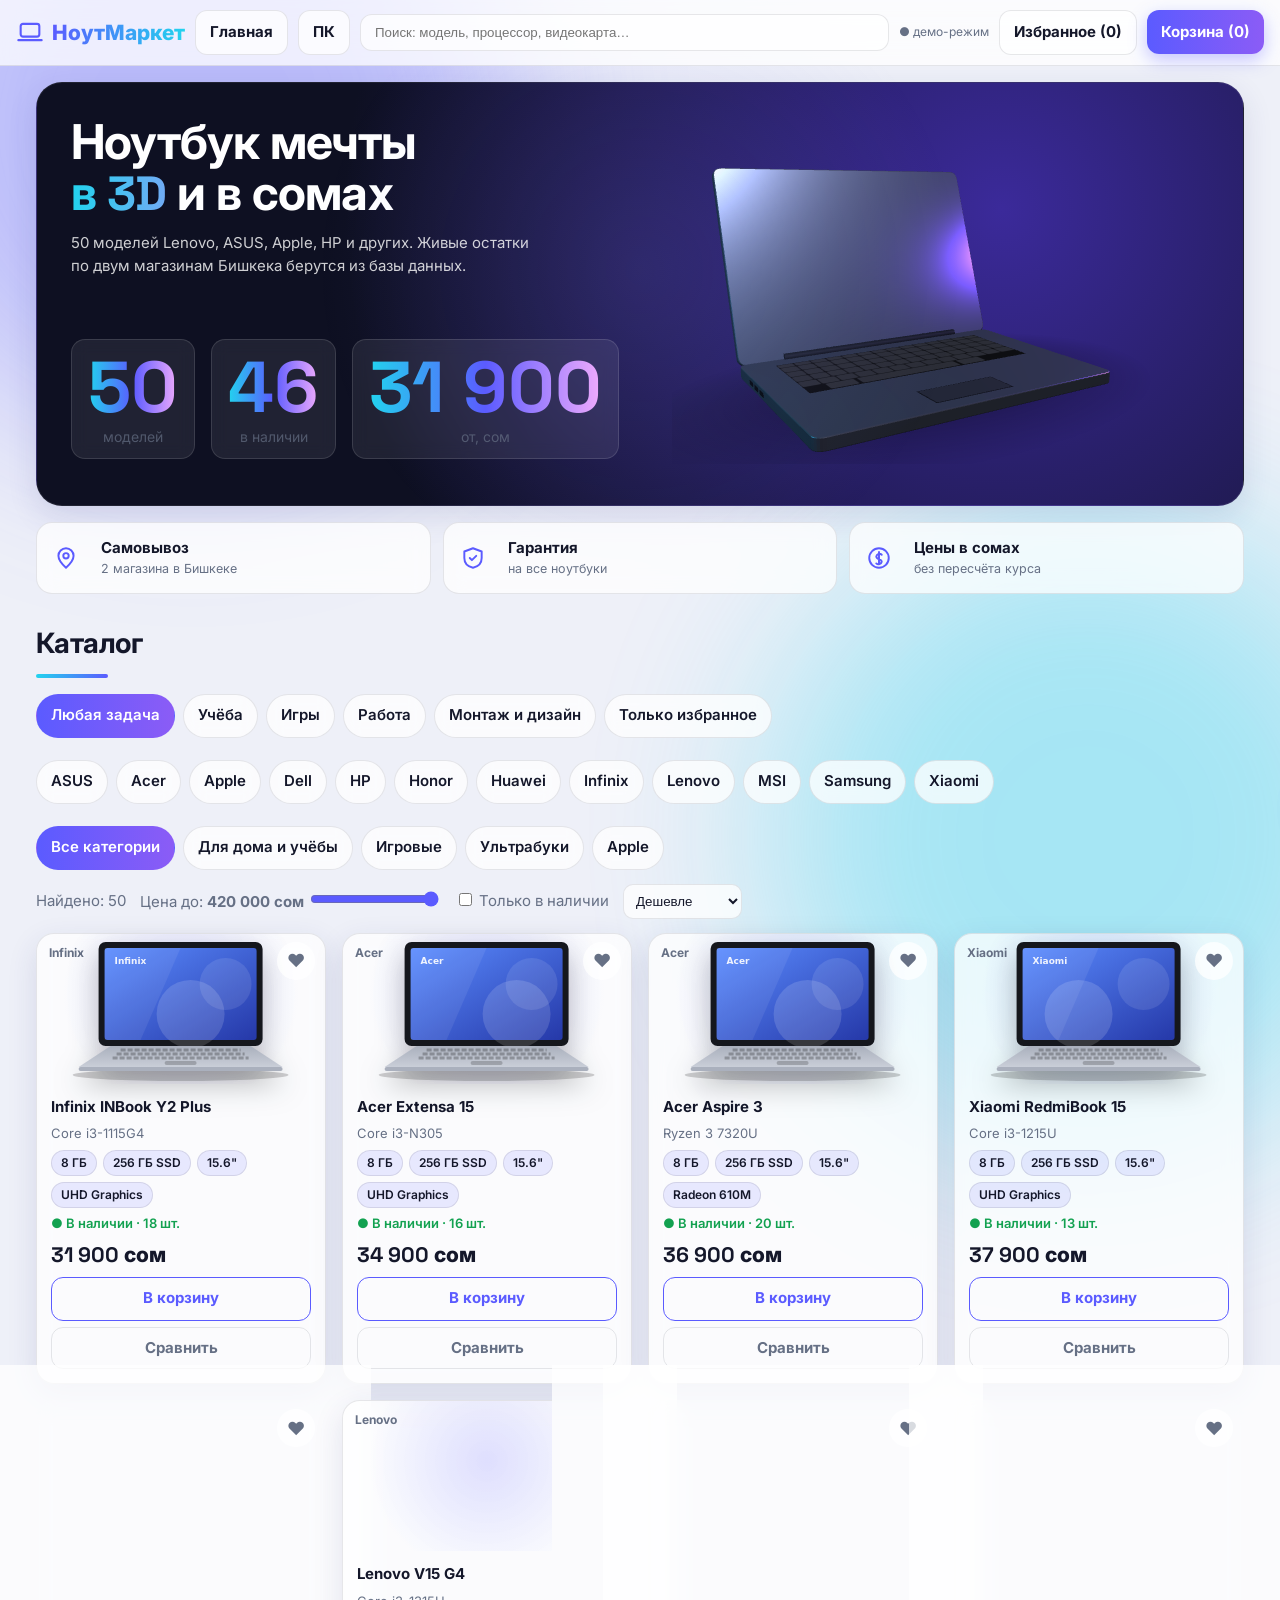
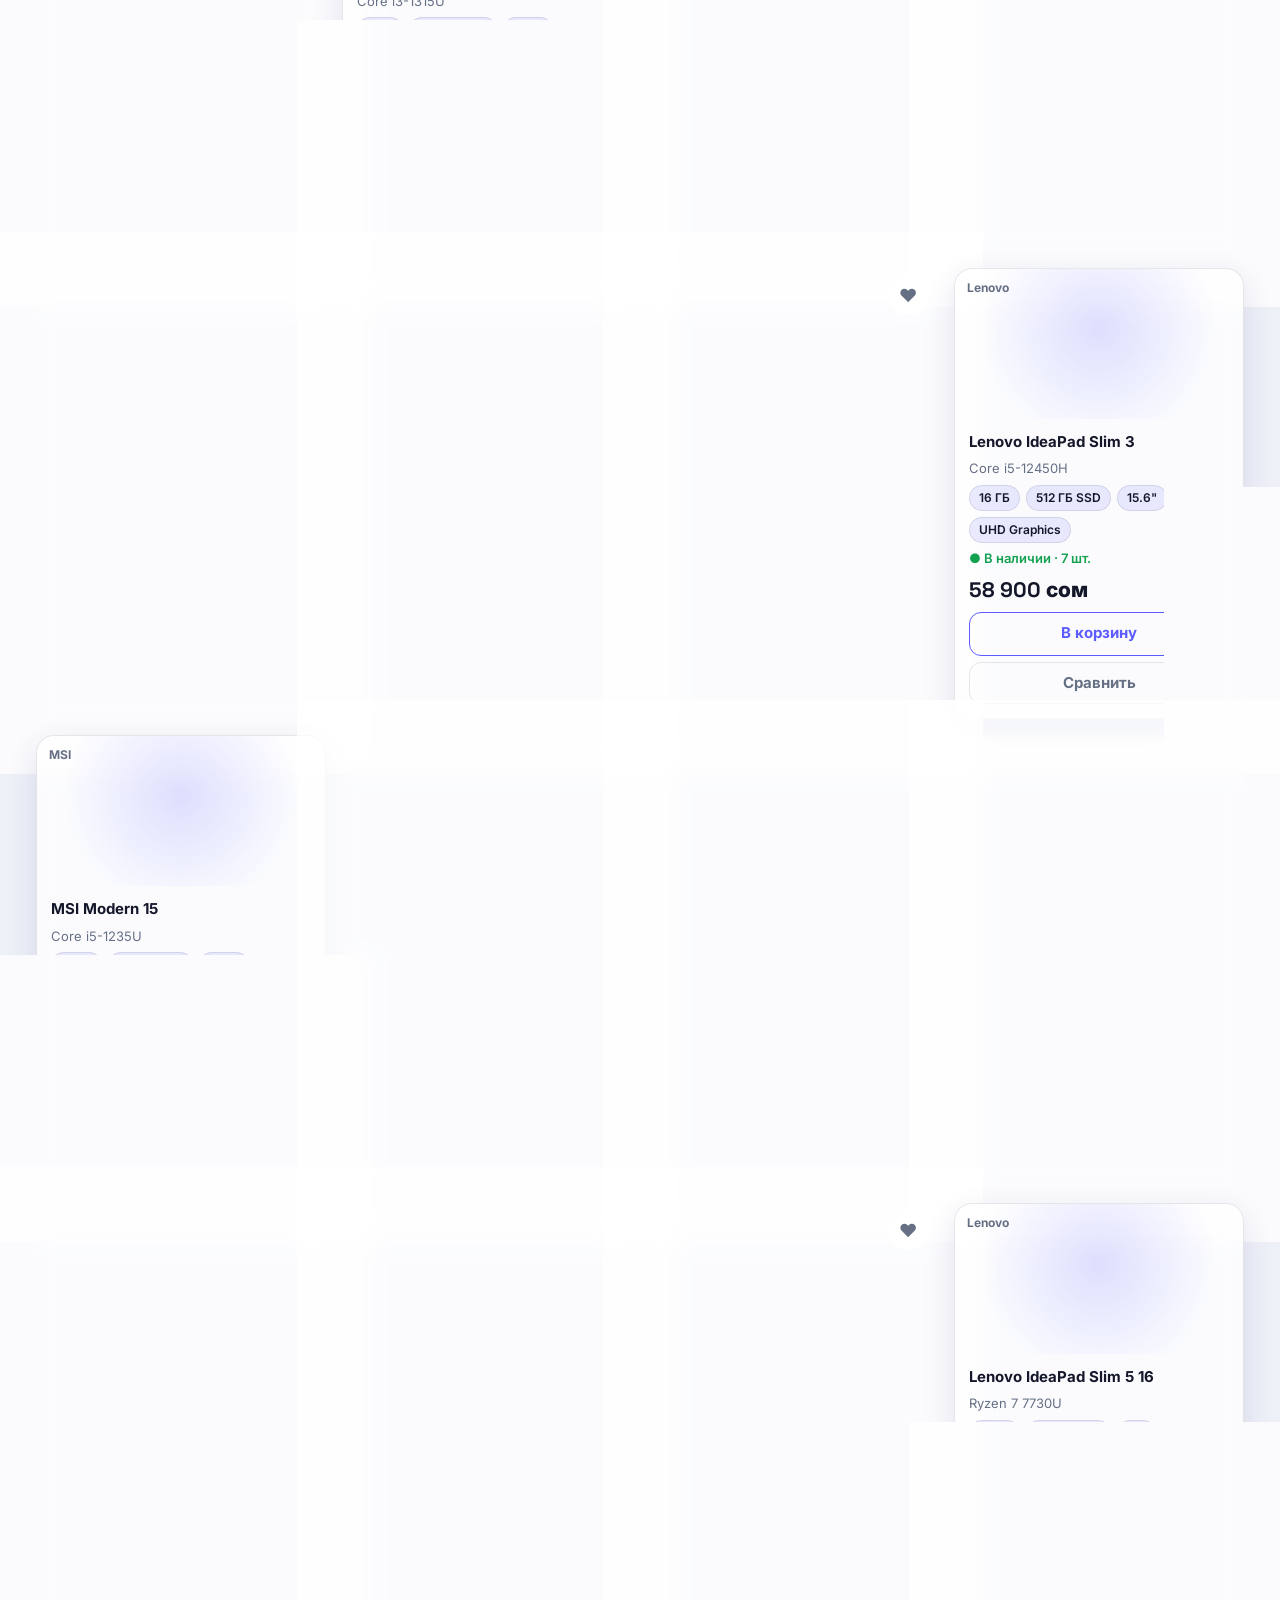
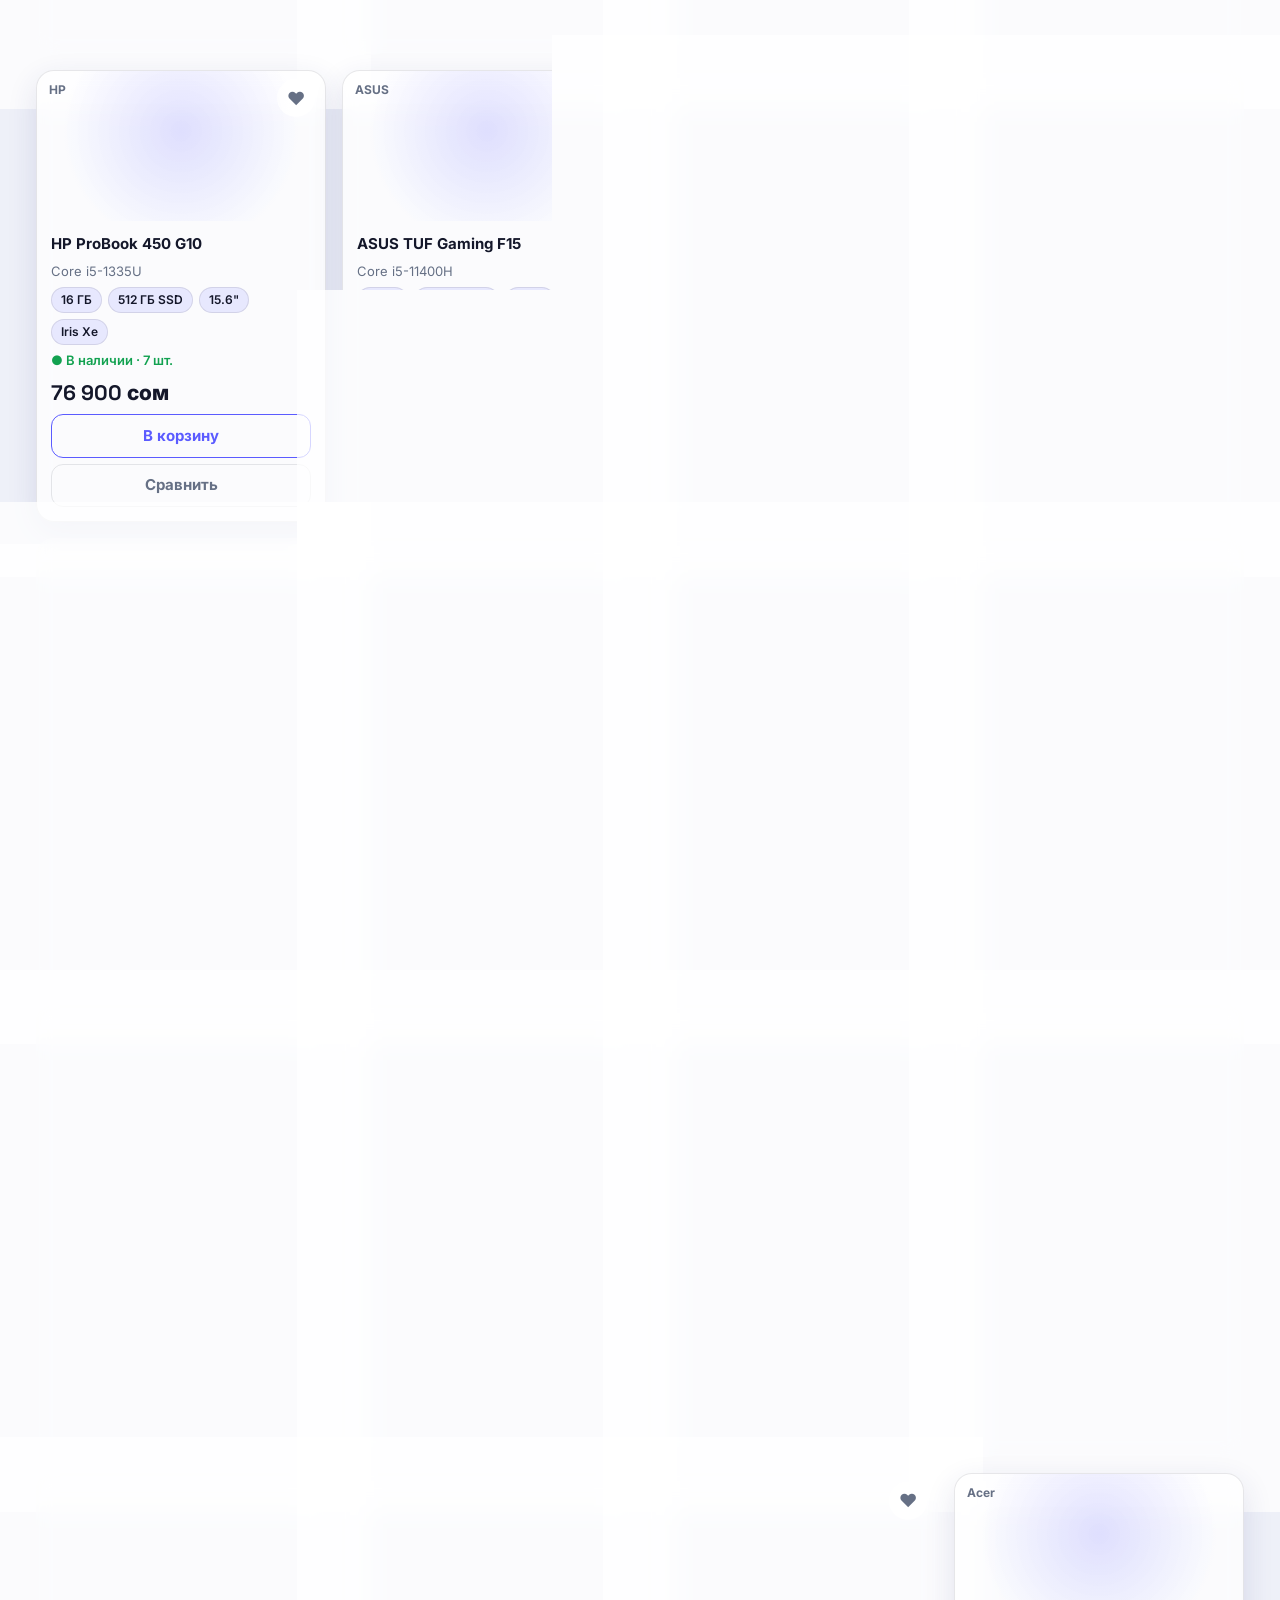
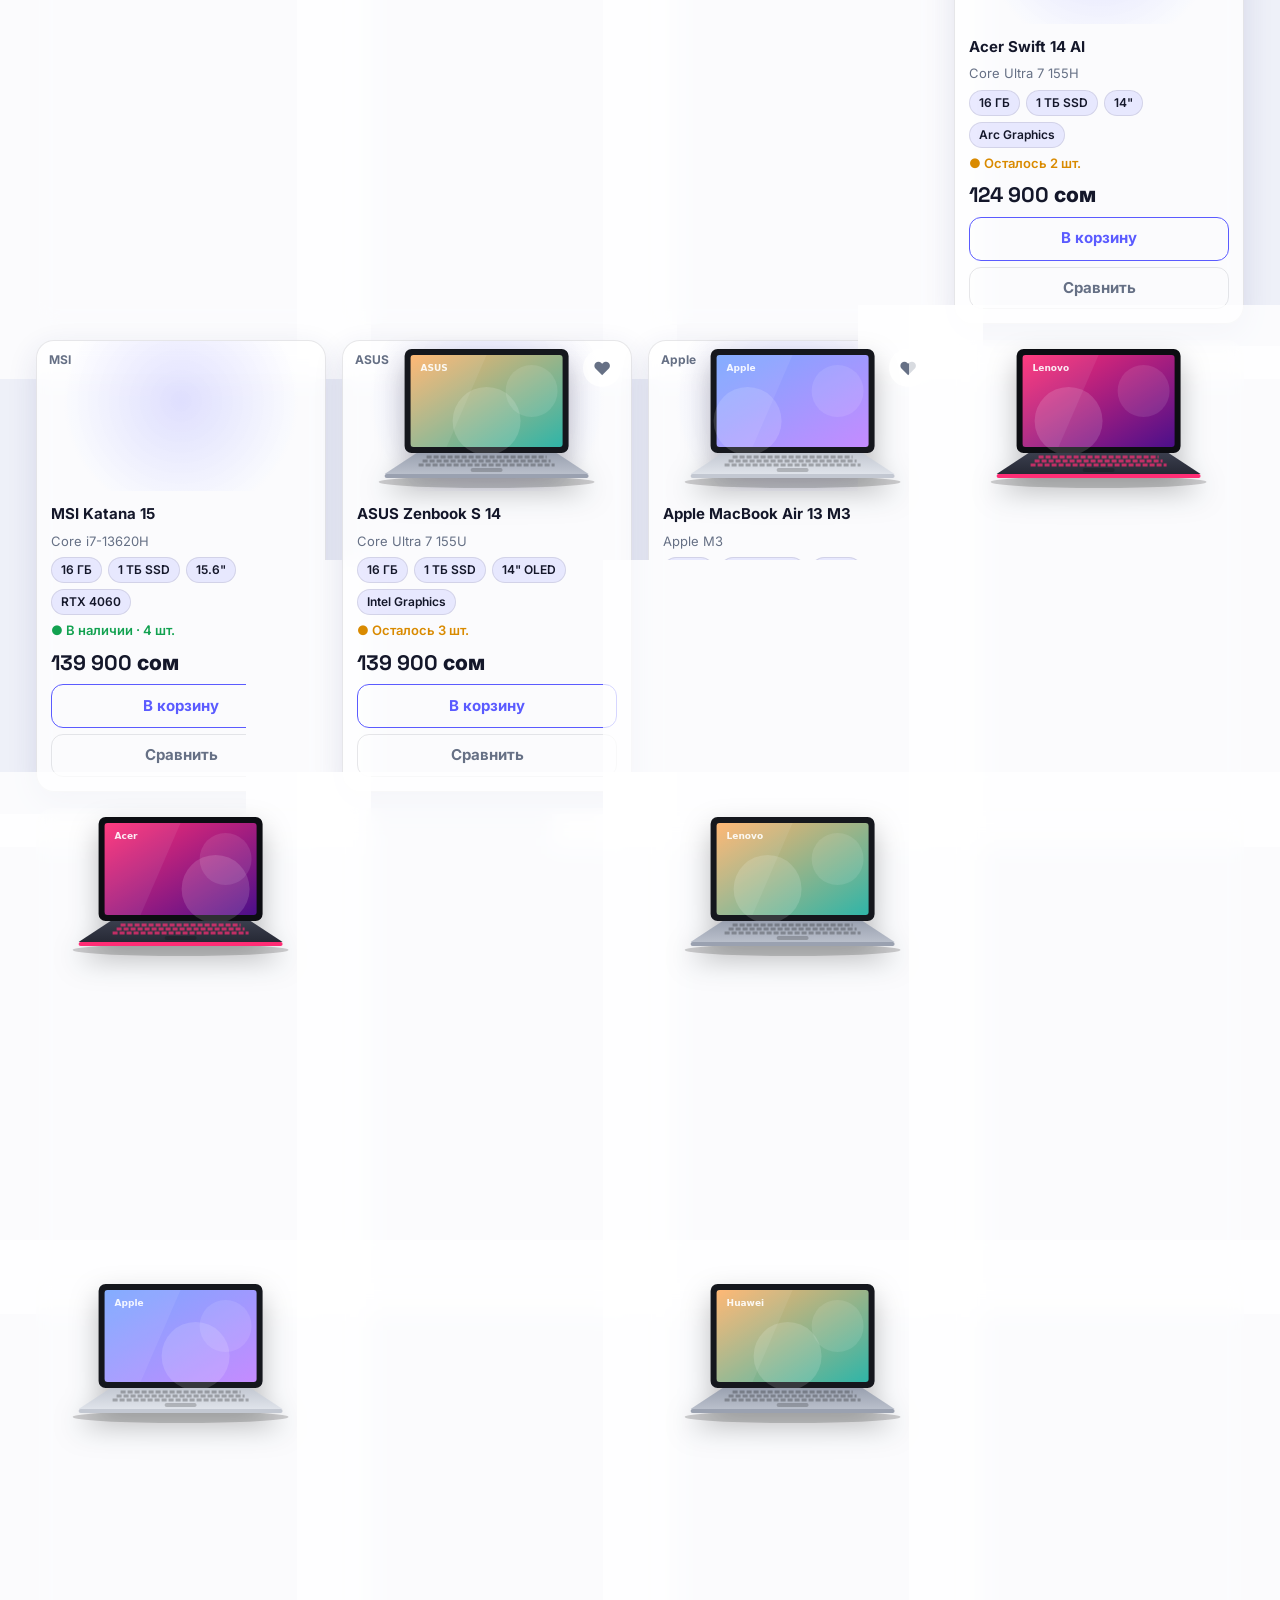
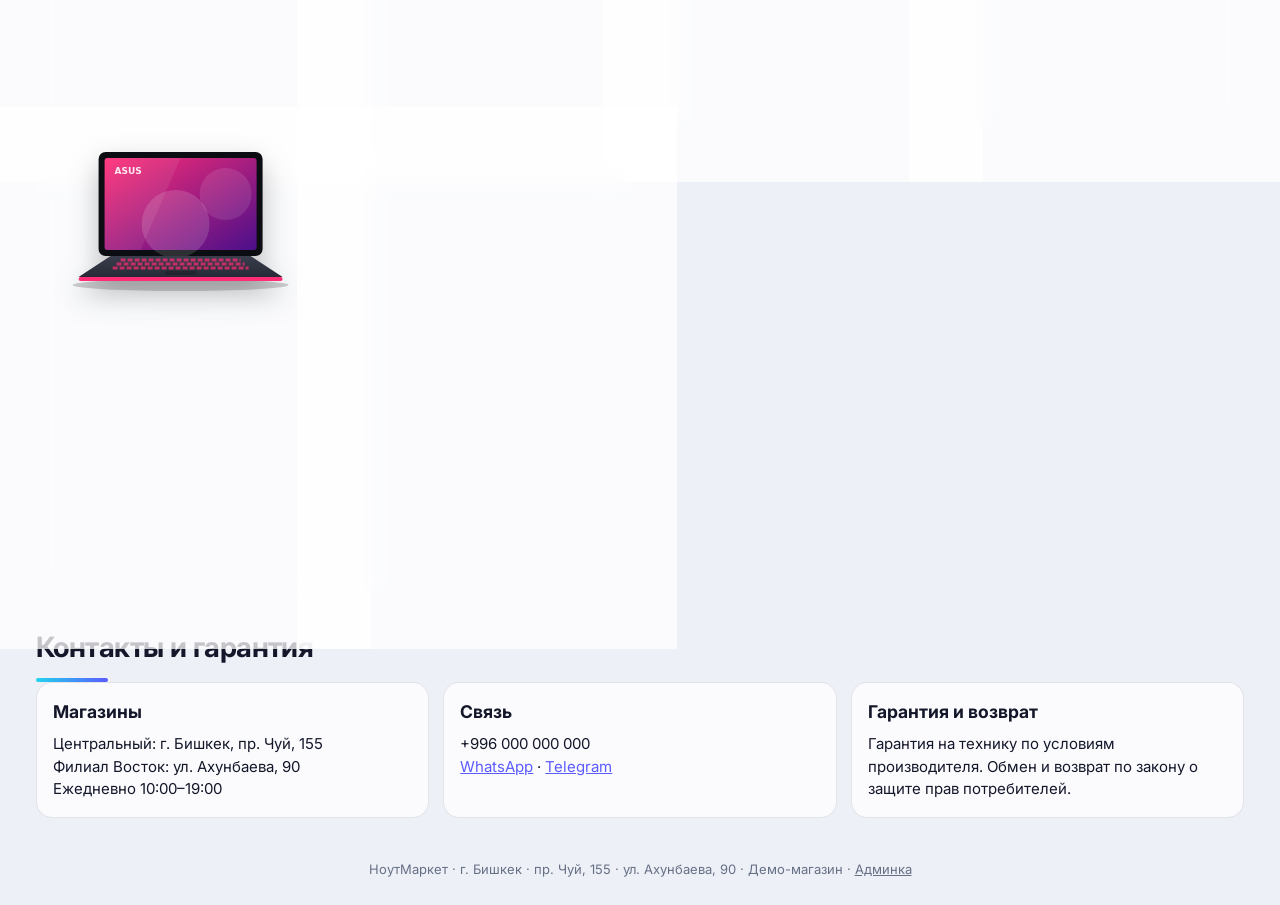
